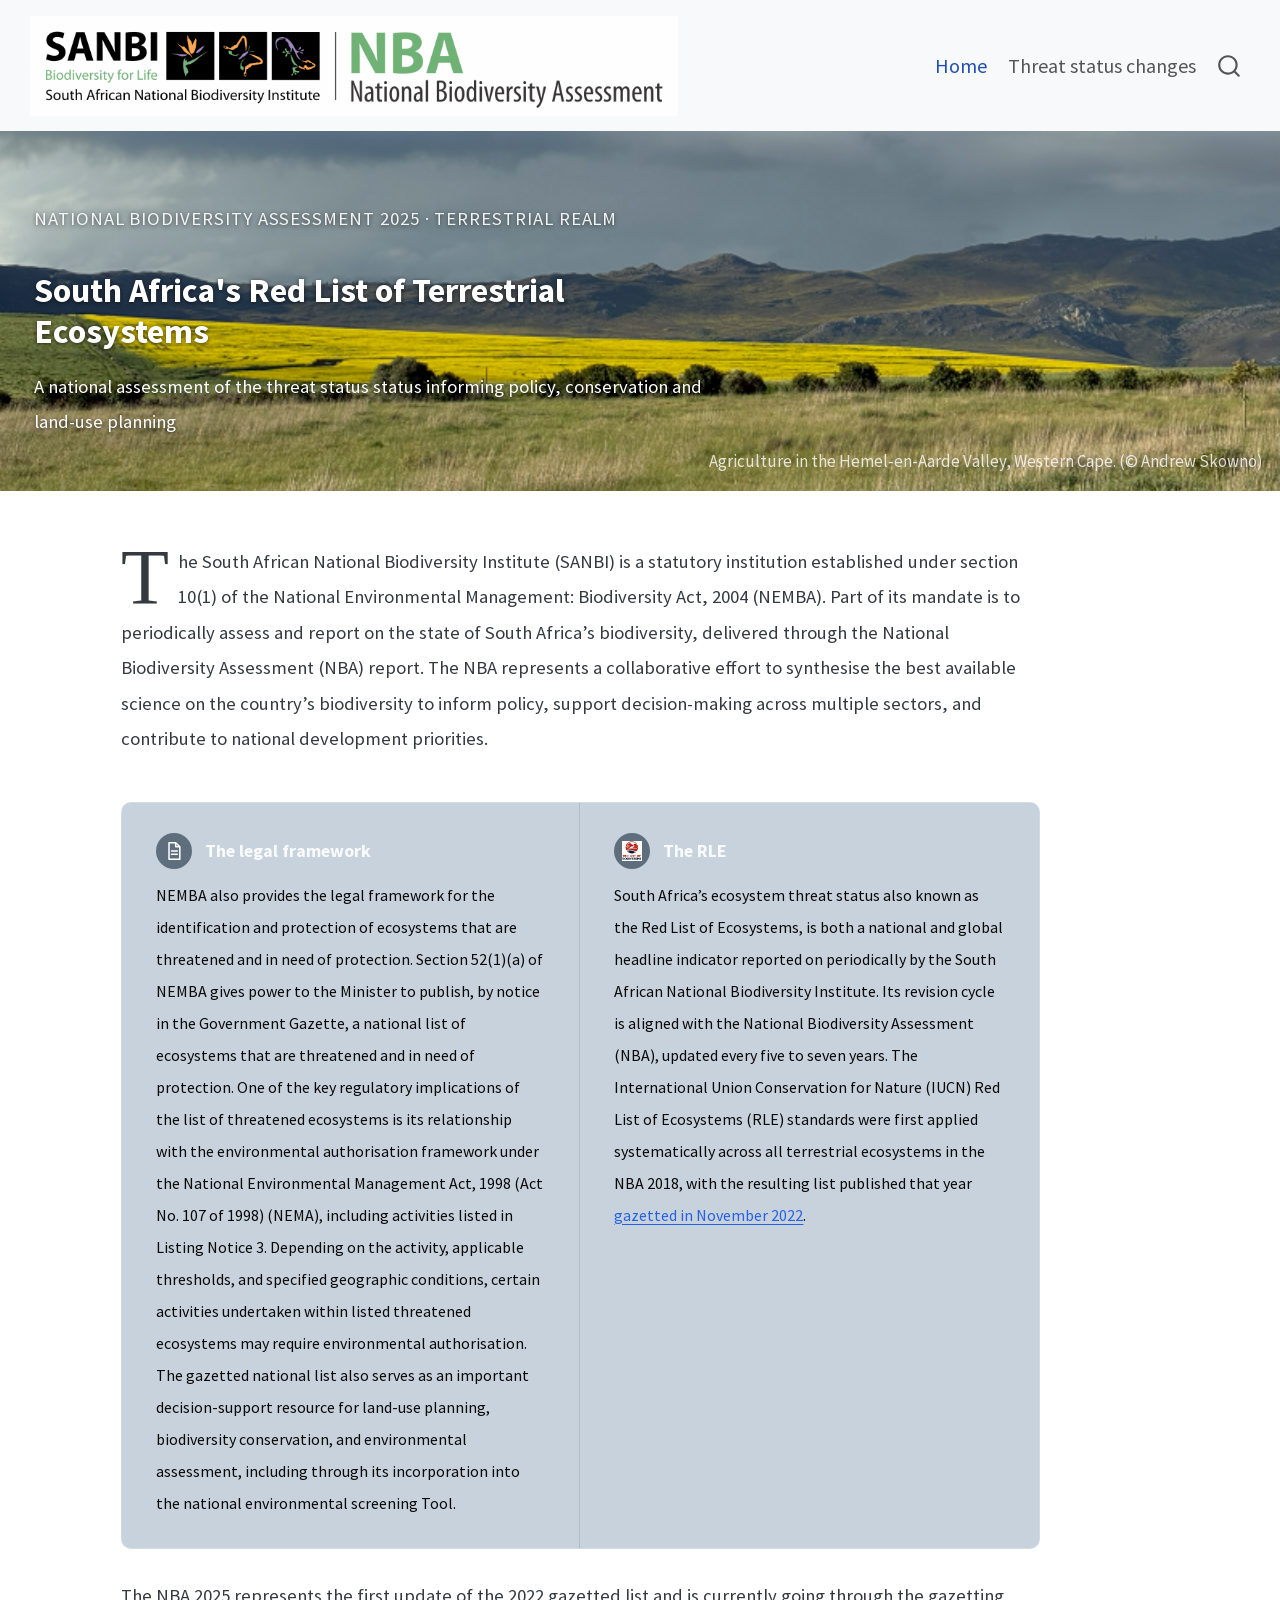
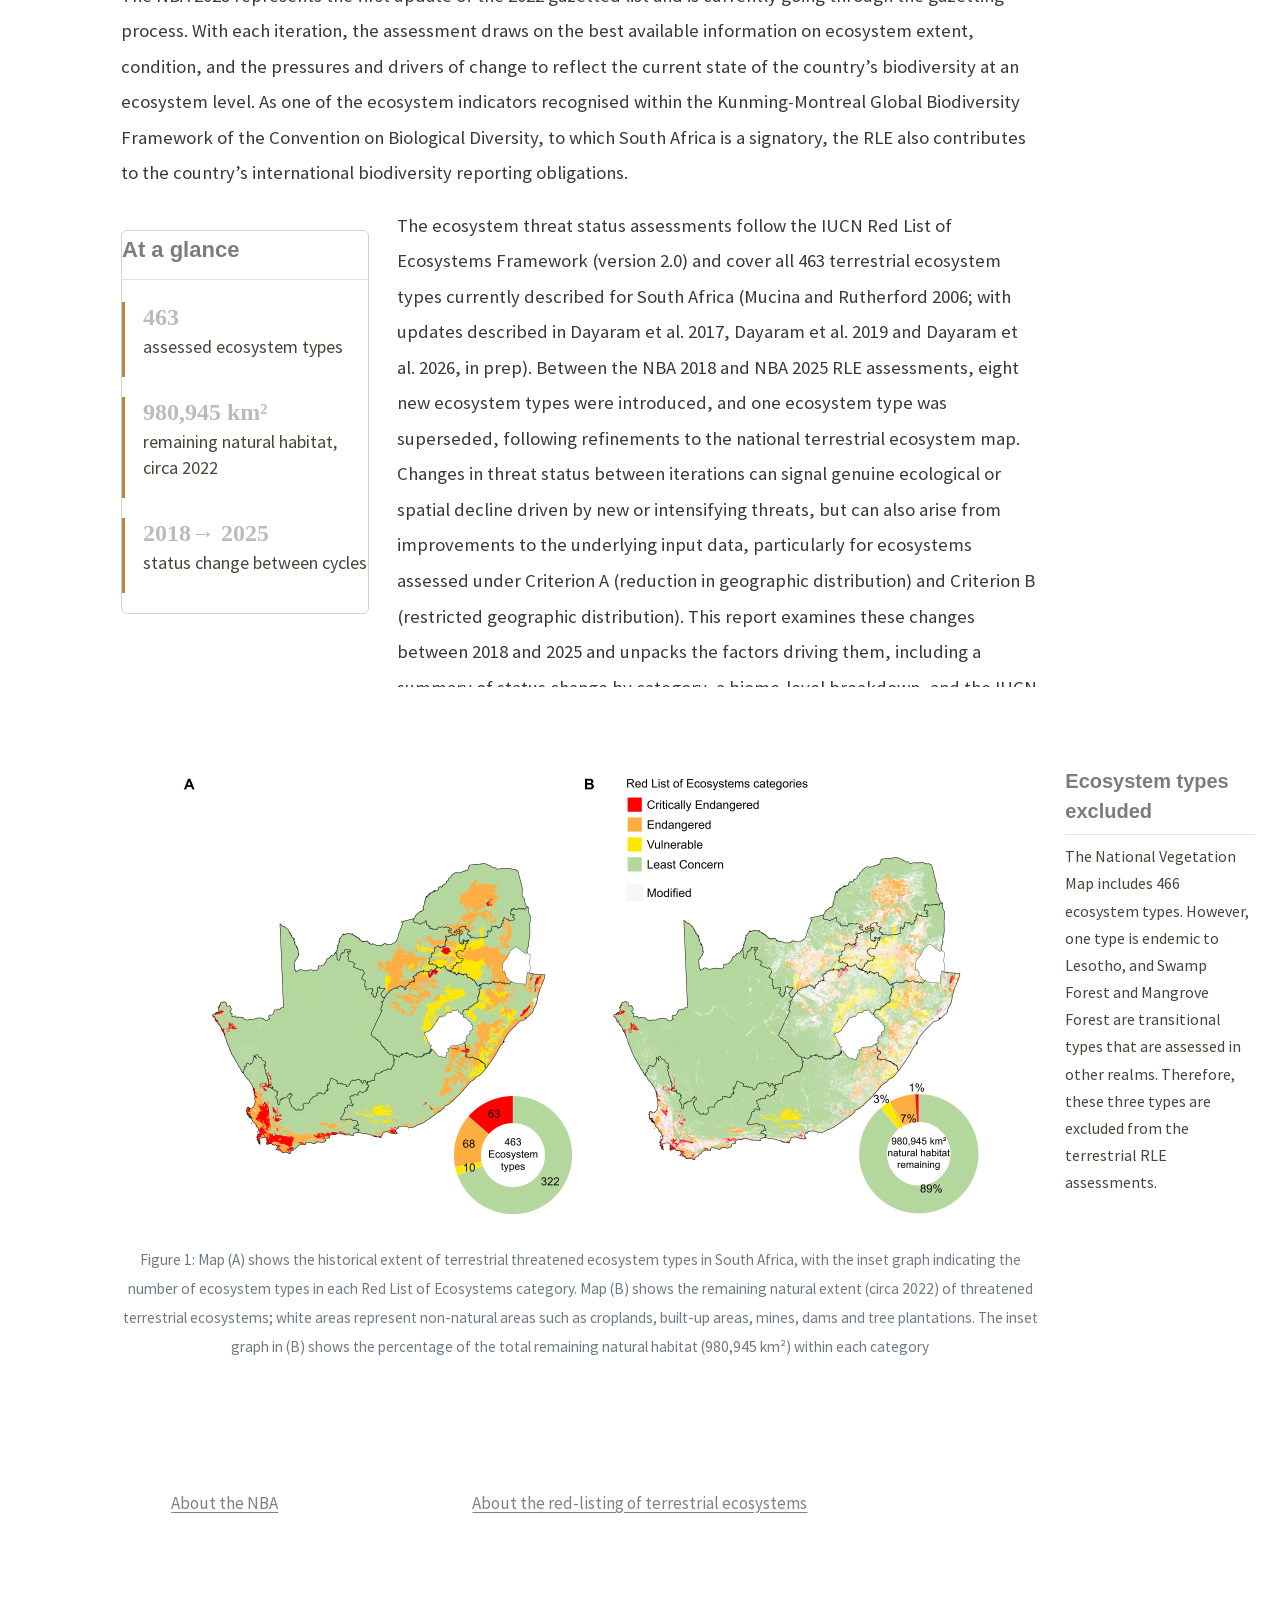
==== index.html @ aa0dba42 "Built site for gh-pages" ====
<!DOCTYPE html>
<html xmlns="http://www.w3.org/1999/xhtml" lang="en" xml:lang="en"><head>

<meta charset="utf-8">
<meta name="generator" content="quarto-1.8.27">

<meta name="viewport" content="width=device-width, initial-scale=1.0, user-scalable=yes">


<title>Changes in terrestrial ecosystem threat status</title>
<style>
code{white-space: pre-wrap;}
span.smallcaps{font-variant: small-caps;}
div.columns{display: flex; gap: min(4vw, 1.5em);}
div.column{flex: auto; overflow-x: auto;}
div.hanging-indent{margin-left: 1.5em; text-indent: -1.5em;}
ul.task-list{list-style: none;}
ul.task-list li input[type="checkbox"] {
width: 0.8em;
margin: 0 0.8em 0.2em -1em;  vertical-align: middle;
}
</style>


<script>const headroomChanged = new CustomEvent("quarto-hrChanged", {
  detail: {},
  bubbles: true,
  cancelable: false,
  composed: false,
});

const announceDismiss = () => {
  const annEl = window.document.getElementById("quarto-announcement");
  if (annEl) {
    annEl.remove();

    const annId = annEl.getAttribute("data-announcement-id");
    window.localStorage.setItem(`quarto-announce-${annId}`, "true");
  }
};

const announceRegister = () => {
  const annEl = window.document.getElementById("quarto-announcement");
  if (annEl) {
    const annId = annEl.getAttribute("data-announcement-id");
    const isDismissed =
      window.localStorage.getItem(`quarto-announce-${annId}`) || false;
    if (isDismissed) {
      announceDismiss();
      return;
    } else {
      annEl.classList.remove("hidden");
    }

    const actionEl = annEl.querySelector(".quarto-announcement-action");
    if (actionEl) {
      actionEl.addEventListener("click", function (e) {
        e.preventDefault();
        // Hide the bar immediately
        announceDismiss();
      });
    }
  }
};

window.document.addEventListener("DOMContentLoaded", function () {
  let init = false;

  announceRegister();

  // Manage the back to top button, if one is present.
  let lastScrollTop = window.pageYOffset || document.documentElement.scrollTop;
  const scrollDownBuffer = 5;
  const scrollUpBuffer = 35;
  const btn = document.getElementById("quarto-back-to-top");
  const hideBackToTop = () => {
    btn.style.display = "none";
  };
  const showBackToTop = () => {
    btn.style.display = "inline-block";
  };
  if (btn) {
    window.document.addEventListener(
      "scroll",
      function () {
        const currentScrollTop =
          window.pageYOffset || document.documentElement.scrollTop;

        // Shows and hides the button 'intelligently' as the user scrolls
        if (currentScrollTop - scrollDownBuffer > lastScrollTop) {
          hideBackToTop();
          lastScrollTop = currentScrollTop <= 0 ? 0 : currentScrollTop;
        } else if (currentScrollTop < lastScrollTop - scrollUpBuffer) {
          showBackToTop();
          lastScrollTop = currentScrollTop <= 0 ? 0 : currentScrollTop;
        }

        // Show the button at the bottom, hides it at the top
        if (currentScrollTop <= 0) {
          hideBackToTop();
        } else if (
          window.innerHeight + currentScrollTop >=
          document.body.offsetHeight
        ) {
          showBackToTop();
        }
      },
      false
    );
  }

  function throttle(func, wait) {
    var timeout;
    return function () {
      const context = this;
      const args = arguments;
      const later = function () {
        clearTimeout(timeout);
        timeout = null;
        func.apply(context, args);
      };

      if (!timeout) {
        timeout = setTimeout(later, wait);
      }
    };
  }

  function headerOffset() {
    // Set an offset if there is are fixed top navbar
    const headerEl = window.document.querySelector("header.fixed-top");
    if (headerEl) {
      return headerEl.clientHeight;
    } else {
      return 0;
    }
  }

  function footerOffset() {
    const footerEl = window.document.querySelector("footer.footer");
    if (footerEl) {
      return footerEl.clientHeight;
    } else {
      return 0;
    }
  }

  function dashboardOffset() {
    const dashboardNavEl = window.document.getElementById(
      "quarto-dashboard-header"
    );
    if (dashboardNavEl !== null) {
      return dashboardNavEl.clientHeight;
    } else {
      return 0;
    }
  }

  function updateDocumentOffsetWithoutAnimation() {
    updateDocumentOffset(false);
  }

  function updateDocumentOffset(animated) {
    // set body offset
    const topOffset = headerOffset();
    const bodyOffset = topOffset + footerOffset() + dashboardOffset();
    const bodyEl = window.document.body;
    bodyEl.setAttribute("data-bs-offset", topOffset);
    bodyEl.style.paddingTop = topOffset + "px";

    // deal with sidebar offsets
    const sidebars = window.document.querySelectorAll(
      ".sidebar, .headroom-target"
    );
    sidebars.forEach((sidebar) => {
      if (!animated) {
        sidebar.classList.add("notransition");
        // Remove the no transition class after the animation has time to complete
        setTimeout(function () {
          sidebar.classList.remove("notransition");
        }, 201);
      }

      if (window.Headroom && sidebar.classList.contains("sidebar-unpinned")) {
        sidebar.style.top = "0";
        sidebar.style.maxHeight = "100vh";
      } else {
        sidebar.style.top = topOffset + "px";
        sidebar.style.maxHeight = "calc(100vh - " + topOffset + "px)";
      }
    });

    // allow space for footer
    const mainContainer = window.document.querySelector(".quarto-container");
    if (mainContainer) {
      mainContainer.style.minHeight = "calc(100vh - " + bodyOffset + "px)";
    }

    // link offset
    let linkStyle = window.document.querySelector("#quarto-target-style");
    if (!linkStyle) {
      linkStyle = window.document.createElement("style");
      linkStyle.setAttribute("id", "quarto-target-style");
      window.document.head.appendChild(linkStyle);
    }
    while (linkStyle.firstChild) {
      linkStyle.removeChild(linkStyle.firstChild);
    }
    if (topOffset > 0) {
      linkStyle.appendChild(
        window.document.createTextNode(`
      section:target::before {
        content: "";
        display: block;
        height: ${topOffset}px;
        margin: -${topOffset}px 0 0;
      }`)
      );
    }
    if (init) {
      window.dispatchEvent(headroomChanged);
    }
    init = true;
  }

  // initialize headroom
  var header = window.document.querySelector("#quarto-header");
  if (header && window.Headroom) {
    const headroom = new window.Headroom(header, {
      tolerance: 5,
      onPin: function () {
        const sidebars = window.document.querySelectorAll(
          ".sidebar, .headroom-target"
        );
        sidebars.forEach((sidebar) => {
          sidebar.classList.remove("sidebar-unpinned");
        });
        updateDocumentOffset();
      },
      onUnpin: function () {
        const sidebars = window.document.querySelectorAll(
          ".sidebar, .headroom-target"
        );
        sidebars.forEach((sidebar) => {
          sidebar.classList.add("sidebar-unpinned");
        });
        updateDocumentOffset();
      },
    });
    headroom.init();

    let frozen = false;
    window.quartoToggleHeadroom = function () {
      if (frozen) {
        headroom.unfreeze();
        frozen = false;
      } else {
        headroom.freeze();
        frozen = true;
      }
    };
  }

  window.addEventListener(
    "hashchange",
    function (e) {
      if (
        getComputedStyle(document.documentElement).scrollBehavior !== "smooth"
      ) {
        window.scrollTo(0, window.pageYOffset - headerOffset());
      }
    },
    false
  );

  // Observe size changed for the header
  const headerEl = window.document.querySelector("header.fixed-top");
  if (headerEl && window.ResizeObserver) {
    const observer = new window.ResizeObserver(() => {
      setTimeout(updateDocumentOffsetWithoutAnimation, 0);
    });
    observer.observe(headerEl, {
      attributes: true,
      childList: true,
      characterData: true,
    });
  } else {
    window.addEventListener(
      "resize",
      throttle(updateDocumentOffsetWithoutAnimation, 50)
    );
  }
  setTimeout(updateDocumentOffsetWithoutAnimation, 250);

  // fixup index.html links if we aren't on the filesystem
  if (window.location.protocol !== "file:") {
    const links = window.document.querySelectorAll("a");
    for (let i = 0; i < links.length; i++) {
      if (links[i].href) {
        links[i].dataset.originalHref = links[i].href;
        links[i].href = links[i].href.replace(/\/index\.html/, "/");
      }
    }

    // Fixup any sharing links that require urls
    // Append url to any sharing urls
    const sharingLinks = window.document.querySelectorAll(
      "a.sidebar-tools-main-item, a.quarto-navigation-tool, a.quarto-navbar-tools, a.quarto-navbar-tools-item"
    );
    for (let i = 0; i < sharingLinks.length; i++) {
      const sharingLink = sharingLinks[i];
      const href = sharingLink.getAttribute("href");
      if (href) {
        sharingLink.setAttribute(
          "href",
          href.replace("|url|", window.location.href)
        );
      }
    }

    // Scroll the active navigation item into view, if necessary
    const navSidebar = window.document.querySelector("nav#quarto-sidebar");
    if (navSidebar) {
      // Find the active item
      const activeItem = navSidebar.querySelector("li.sidebar-item a.active");
      if (activeItem) {
        // Wait for the scroll height and height to resolve by observing size changes on the
        // nav element that is scrollable
        const resizeObserver = new ResizeObserver((_entries) => {
          // The bottom of the element
          const elBottom = activeItem.offsetTop;
          const viewBottom = navSidebar.scrollTop + navSidebar.clientHeight;

          // The element height and scroll height are the same, then we are still loading
          if (viewBottom !== navSidebar.scrollHeight) {
            // Determine if the item isn't visible and scroll to it
            if (elBottom >= viewBottom) {
              navSidebar.scrollTop = elBottom;
            }

            // stop observing now since we've completed the scroll
            resizeObserver.unobserve(navSidebar);
          }
        });
        resizeObserver.observe(navSidebar);
      }
    }
  }
});
</script>
<script>/*!
 * clipboard.js v2.0.11
 * https://clipboardjs.com/
 *
 * Licensed MIT © Zeno Rocha
 */
!function(t,e){"object"==typeof exports&&"object"==typeof module?module.exports=e():"function"==typeof define&&define.amd?define([],e):"object"==typeof exports?exports.ClipboardJS=e():t.ClipboardJS=e()}(this,function(){return n={686:function(t,e,n){"use strict";n.d(e,{default:function(){return b}});var e=n(279),i=n.n(e),e=n(370),u=n.n(e),e=n(817),r=n.n(e);function c(t){try{return document.execCommand(t)}catch(t){return}}var a=function(t){t=r()(t);return c("cut"),t};function o(t,e){var n,o,t=(n=t,o="rtl"===document.documentElement.getAttribute("dir"),(t=document.createElement("textarea")).style.fontSize="12pt",t.style.border="0",t.style.padding="0",t.style.margin="0",t.style.position="absolute",t.style[o?"right":"left"]="-9999px",o=window.pageYOffset||document.documentElement.scrollTop,t.style.top="".concat(o,"px"),t.setAttribute("readonly",""),t.value=n,t);return e.container.appendChild(t),e=r()(t),c("copy"),t.remove(),e}var f=function(t){var e=1<arguments.length&&void 0!==arguments[1]?arguments[1]:{container:document.body},n="";return"string"==typeof t?n=o(t,e):t instanceof HTMLInputElement&&!["text","search","url","tel","password"].includes(null==t?void 0:t.type)?n=o(t.value,e):(n=r()(t),c("copy")),n};function l(t){return(l="function"==typeof Symbol&&"symbol"==typeof Symbol.iterator?function(t){return typeof t}:function(t){return t&&"function"==typeof Symbol&&t.constructor===Symbol&&t!==Symbol.prototype?"symbol":typeof t})(t)}var s=function(){var t=0<arguments.length&&void 0!==arguments[0]?arguments[0]:{},e=t.action,n=void 0===e?"copy":e,o=t.container,e=t.target,t=t.text;if("copy"!==n&&"cut"!==n)throw new Error('Invalid "action" value, use either "copy" or "cut"');if(void 0!==e){if(!e||"object"!==l(e)||1!==e.nodeType)throw new Error('Invalid "target" value, use a valid Element');if("copy"===n&&e.hasAttribute("disabled"))throw new Error('Invalid "target" attribute. Please use "readonly" instead of "disabled" attribute');if("cut"===n&&(e.hasAttribute("readonly")||e.hasAttribute("disabled")))throw new Error('Invalid "target" attribute. You can\'t cut text from elements with "readonly" or "disabled" attributes')}return t?f(t,{container:o}):e?"cut"===n?a(e):f(e,{container:o}):void 0};function p(t){return(p="function"==typeof Symbol&&"symbol"==typeof Symbol.iterator?function(t){return typeof t}:function(t){return t&&"function"==typeof Symbol&&t.constructor===Symbol&&t!==Symbol.prototype?"symbol":typeof t})(t)}function d(t,e){for(var n=0;n<e.length;n++){var o=e[n];o.enumerable=o.enumerable||!1,o.configurable=!0,"value"in o&&(o.writable=!0),Object.defineProperty(t,o.key,o)}}function y(t,e){return(y=Object.setPrototypeOf||function(t,e){return t.__proto__=e,t})(t,e)}function h(n){var o=function(){if("undefined"==typeof Reflect||!Reflect.construct)return!1;if(Reflect.construct.sham)return!1;if("function"==typeof Proxy)return!0;try{return Date.prototype.toString.call(Reflect.construct(Date,[],function(){})),!0}catch(t){return!1}}();return function(){var t,e=v(n);return t=o?(t=v(this).constructor,Reflect.construct(e,arguments,t)):e.apply(this,arguments),e=this,!(t=t)||"object"!==p(t)&&"function"!=typeof t?function(t){if(void 0!==t)return t;throw new ReferenceError("this hasn't been initialised - super() hasn't been called")}(e):t}}function v(t){return(v=Object.setPrototypeOf?Object.getPrototypeOf:function(t){return t.__proto__||Object.getPrototypeOf(t)})(t)}function m(t,e){t="data-clipboard-".concat(t);if(e.hasAttribute(t))return e.getAttribute(t)}var b=function(){!function(t,e){if("function"!=typeof e&&null!==e)throw new TypeError("Super expression must either be null or a function");t.prototype=Object.create(e&&e.prototype,{constructor:{value:t,writable:!0,configurable:!0}}),e&&y(t,e)}(r,i());var t,e,n,o=h(r);function r(t,e){var n;return function(t){if(!(t instanceof r))throw new TypeError("Cannot call a class as a function")}(this),(n=o.call(this)).resolveOptions(e),n.listenClick(t),n}return t=r,n=[{key:"copy",value:function(t){var e=1<arguments.length&&void 0!==arguments[1]?arguments[1]:{container:document.body};return f(t,e)}},{key:"cut",value:function(t){return a(t)}},{key:"isSupported",value:function(){var t=0<arguments.length&&void 0!==arguments[0]?arguments[0]:["copy","cut"],t="string"==typeof t?[t]:t,e=!!document.queryCommandSupported;return t.forEach(function(t){e=e&&!!document.queryCommandSupported(t)}),e}}],(e=[{key:"resolveOptions",value:function(){var t=0<arguments.length&&void 0!==arguments[0]?arguments[0]:{};this.action="function"==typeof t.action?t.action:this.defaultAction,this.target="function"==typeof t.target?t.target:this.defaultTarget,this.text="function"==typeof t.text?t.text:this.defaultText,this.container="object"===p(t.container)?t.container:document.body}},{key:"listenClick",value:function(t){var e=this;this.listener=u()(t,"click",function(t){return e.onClick(t)})}},{key:"onClick",value:function(t){var e=t.delegateTarget||t.currentTarget,n=this.action(e)||"copy",t=s({action:n,container:this.container,target:this.target(e),text:this.text(e)});this.emit(t?"success":"error",{action:n,text:t,trigger:e,clearSelection:function(){e&&e.focus(),window.getSelection().removeAllRanges()}})}},{key:"defaultAction",value:function(t){return m("action",t)}},{key:"defaultTarget",value:function(t){t=m("target",t);if(t)return document.querySelector(t)}},{key:"defaultText",value:function(t){return m("text",t)}},{key:"destroy",value:function(){this.listener.destroy()}}])&&d(t.prototype,e),n&&d(t,n),r}()},828:function(t){var e;"undefined"==typeof Element||Element.prototype.matches||((e=Element.prototype).matches=e.matchesSelector||e.mozMatchesSelector||e.msMatchesSelector||e.oMatchesSelector||e.webkitMatchesSelector),t.exports=function(t,e){for(;t&&9!==t.nodeType;){if("function"==typeof t.matches&&t.matches(e))return t;t=t.parentNode}}},438:function(t,e,n){var u=n(828);function i(t,e,n,o,r){var i=function(e,n,t,o){return function(t){t.delegateTarget=u(t.target,n),t.delegateTarget&&o.call(e,t)}}.apply(this,arguments);return t.addEventListener(n,i,r),{destroy:function(){t.removeEventListener(n,i,r)}}}t.exports=function(t,e,n,o,r){return"function"==typeof t.addEventListener?i.apply(null,arguments):"function"==typeof n?i.bind(null,document).apply(null,arguments):("string"==typeof t&&(t=document.querySelectorAll(t)),Array.prototype.map.call(t,function(t){return i(t,e,n,o,r)}))}},879:function(t,n){n.node=function(t){return void 0!==t&&t instanceof HTMLElement&&1===t.nodeType},n.nodeList=function(t){var e=Object.prototype.toString.call(t);return void 0!==t&&("[object NodeList]"===e||"[object HTMLCollection]"===e)&&"length"in t&&(0===t.length||n.node(t[0]))},n.string=function(t){return"string"==typeof t||t instanceof String},n.fn=function(t){return"[object Function]"===Object.prototype.toString.call(t)}},370:function(t,e,n){var f=n(879),l=n(438);t.exports=function(t,e,n){if(!t&&!e&&!n)throw new Error("Missing required arguments");if(!f.string(e))throw new TypeError("Second argument must be a String");if(!f.fn(n))throw new TypeError("Third argument must be a Function");if(f.node(t))return c=e,a=n,(u=t).addEventListener(c,a),{destroy:function(){u.removeEventListener(c,a)}};if(f.nodeList(t))return o=t,r=e,i=n,Array.prototype.forEach.call(o,function(t){t.addEventListener(r,i)}),{destroy:function(){Array.prototype.forEach.call(o,function(t){t.removeEventListener(r,i)})}};if(f.string(t))return t=t,e=e,n=n,l(document.body,t,e,n);throw new TypeError("First argument must be a String, HTMLElement, HTMLCollection, or NodeList");var o,r,i,u,c,a}},817:function(t){t.exports=function(t){var e,n="SELECT"===t.nodeName?(t.focus(),t.value):"INPUT"===t.nodeName||"TEXTAREA"===t.nodeName?((e=t.hasAttribute("readonly"))||t.setAttribute("readonly",""),t.select(),t.setSelectionRange(0,t.value.length),e||t.removeAttribute("readonly"),t.value):(t.hasAttribute("contenteditable")&&t.focus(),n=window.getSelection(),(e=document.createRange()).selectNodeContents(t),n.removeAllRanges(),n.addRange(e),n.toString());return n}},279:function(t){function e(){}e.prototype={on:function(t,e,n){var o=this.e||(this.e={});return(o[t]||(o[t]=[])).push({fn:e,ctx:n}),this},once:function(t,e,n){var o=this;function r(){o.off(t,r),e.apply(n,arguments)}return r._=e,this.on(t,r,n)},emit:function(t){for(var e=[].slice.call(arguments,1),n=((this.e||(this.e={}))[t]||[]).slice(),o=0,r=n.length;o<r;o++)n[o].fn.apply(n[o].ctx,e);return this},off:function(t,e){var n=this.e||(this.e={}),o=n[t],r=[];if(o&&e)for(var i=0,u=o.length;i<u;i++)o[i].fn!==e&&o[i].fn._!==e&&r.push(o[i]);return r.length?n[t]=r:delete n[t],this}},t.exports=e,t.exports.TinyEmitter=e}},r={},o.n=function(t){var e=t&&t.__esModule?function(){return t.default}:function(){return t};return o.d(e,{a:e}),e},o.d=function(t,e){for(var n in e)o.o(e,n)&&!o.o(t,n)&&Object.defineProperty(t,n,{enumerable:!0,get:e[n]})},o.o=function(t,e){return Object.prototype.hasOwnProperty.call(t,e)},o(686).default;function o(t){if(r[t])return r[t].exports;var e=r[t]={exports:{}};return n[t](e,e.exports,o),e.exports}var n,r});</script>
<script>/*! @algolia/autocomplete-js 1.19.1 | MIT License | © Algolia, Inc. and contributors | https://github.com/algolia/autocomplete */
!function(e,t){"object"==typeof exports&&"undefined"!=typeof module?t(exports):"function"==typeof define&&define.amd?define(["exports"],t):t((e="undefined"!=typeof globalThis?globalThis:e||self)["@algolia/autocomplete-js"]={})}(this,(function(e){"use strict";function t(e,t){var n=Object.keys(e);if(Object.getOwnPropertySymbols){var r=Object.getOwnPropertySymbols(e);t&&(r=r.filter((function(t){return Object.getOwnPropertyDescriptor(e,t).enumerable}))),n.push.apply(n,r)}return n}function n(e){for(var n=1;n<arguments.length;n++){var r=null!=arguments[n]?arguments[n]:{};n%2?t(Object(r),!0).forEach((function(t){o(e,t,r[t])})):Object.getOwnPropertyDescriptors?Object.defineProperties(e,Object.getOwnPropertyDescriptors(r)):t(Object(r)).forEach((function(t){Object.defineProperty(e,t,Object.getOwnPropertyDescriptor(r,t))}))}return e}function r(e){return r="function"==typeof Symbol&&"symbol"==typeof Symbol.iterator?function(e){return typeof e}:function(e){return e&&"function"==typeof Symbol&&e.constructor===Symbol&&e!==Symbol.prototype?"symbol":typeof e},r(e)}function o(e,t,n){return(t=function(e){var t=function(e,t){if("object"!=typeof e||null===e)return e;var n=e[Symbol.toPrimitive];if(void 0!==n){var r=n.call(e,t||"default");if("object"!=typeof r)return r;throw new TypeError("@@toPrimitive must return a primitive value.")}return("string"===t?String:Number)(e)}(e,"string");return"symbol"==typeof t?t:String(t)}(t))in e?Object.defineProperty(e,t,{value:n,enumerable:!0,configurable:!0,writable:!0}):e[t]=n,e}function i(){return i=Object.assign?Object.assign.bind():function(e){for(var t=1;t<arguments.length;t++){var n=arguments[t];for(var r in n)Object.prototype.hasOwnProperty.call(n,r)&&(e[r]=n[r])}return e},i.apply(this,arguments)}function u(e,t){if(null==e)return{};var n,r,o=function(e,t){if(null==e)return{};var n,r,o={},i=Object.keys(e);for(r=0;r<i.length;r++)n=i[r],t.indexOf(n)>=0||(o[n]=e[n]);return o}(e,t);if(Object.getOwnPropertySymbols){var i=Object.getOwnPropertySymbols(e);for(r=0;r<i.length;r++)n=i[r],t.indexOf(n)>=0||Object.prototype.propertyIsEnumerable.call(e,n)&&(o[n]=e[n])}return o}function a(e,t){return function(e){if(Array.isArray(e))return e}(e)||function(e,t){var n=null==e?null:"undefined"!=typeof Symbol&&e[Symbol.iterator]||e["@@iterator"];if(null!=n){var r,o,i,u,a=[],l=!0,c=!1;try{if(i=(n=n.call(e)).next,0===t){if(Object(n)!==n)return;l=!1}else for(;!(l=(r=i.call(n)).done)&&(a.push(r.value),a.length!==t);l=!0);}catch(e){c=!0,o=e}finally{try{if(!l&&null!=n.return&&(u=n.return(),Object(u)!==u))return}finally{if(c)throw o}}return a}}(e,t)||c(e,t)||function(){throw new TypeError("Invalid attempt to destructure non-iterable instance.\nIn order to be iterable, non-array objects must have a [Symbol.iterator]() method.")}()}function l(e){return function(e){if(Array.isArray(e))return s(e)}(e)||function(e){if("undefined"!=typeof Symbol&&null!=e[Symbol.iterator]||null!=e["@@iterator"])return Array.from(e)}(e)||c(e)||function(){throw new TypeError("Invalid attempt to spread non-iterable instance.\nIn order to be iterable, non-array objects must have a [Symbol.iterator]() method.")}()}function c(e,t){if(e){if("string"==typeof e)return s(e,t);var n=Object.prototype.toString.call(e).slice(8,-1);return"Object"===n&&e.constructor&&(n=e.constructor.name),"Map"===n||"Set"===n?Array.from(e):"Arguments"===n||/^(?:Ui|I)nt(?:8|16|32)(?:Clamped)?Array$/.test(n)?s(e,t):void 0}}function s(e,t){(null==t||t>e.length)&&(t=e.length);for(var n=0,r=new Array(t);n<t;n++)r[n]=e[n];return r}function f(e){return{current:e}}function p(e,t){var n=void 0;return function(){for(var r=arguments.length,o=new Array(r),i=0;i<r;i++)o[i]=arguments[i];n&&clearTimeout(n),n=setTimeout((function(){return e.apply(void 0,o)}),t)}}function m(e){return e.reduce((function(e,t){return e.concat(t)}),[])}var v=0;function d(){return"autocomplete-".concat(v++)}function y(e,t){return t.reduce((function(e,t){return e&&e[t]}),e)}function b(e){return 0===e.collections.length?0:e.collections.reduce((function(e,t){return e+t.items.length}),0)}function g(e){return e!==Object(e)}function h(e,t){if(e===t)return!0;if(g(e)||g(t)||"function"==typeof e||"function"==typeof t)return e===t;if(Object.keys(e).length!==Object.keys(t).length)return!1;for(var n=0,r=Object.keys(e);n<r.length;n++){var o=r[n];if(!(o in t))return!1;if(!h(e[o],t[o]))return!1}return!0}var _=function(){};var O="1.19.1",S=[{segment:"autocomplete-core",version:O}];function j(e){var t=e.item,n=e.items,r=void 0===n?[]:n;return{index:t.__autocomplete_indexName,items:[t],positions:[1+r.findIndex((function(e){return e.objectID===t.objectID}))],queryID:t.__autocomplete_queryID,algoliaSource:["autocomplete"]}}function P(e,t){return function(e){if(Array.isArray(e))return e}(e)||function(e,t){var n=null==e?null:"undefined"!=typeof Symbol&&e[Symbol.iterator]||e["@@iterator"];if(null!=n){var r,o,i,u,a=[],l=!0,c=!1;try{if(i=(n=n.call(e)).next,0===t){if(Object(n)!==n)return;l=!1}else for(;!(l=(r=i.call(n)).done)&&(a.push(r.value),a.length!==t);l=!0);}catch(e){c=!0,o=e}finally{try{if(!l&&null!=n.return&&(u=n.return(),Object(u)!==u))return}finally{if(c)throw o}}return a}}(e,t)||function(e,t){if(!e)return;if("string"==typeof e)return w(e,t);var n=Object.prototype.toString.call(e).slice(8,-1);"Object"===n&&e.constructor&&(n=e.constructor.name);if("Map"===n||"Set"===n)return Array.from(e);if("Arguments"===n||/^(?:Ui|I)nt(?:8|16|32)(?:Clamped)?Array$/.test(n))return w(e,t)}(e,t)||function(){throw new TypeError("Invalid attempt to destructure non-iterable instance.\nIn order to be iterable, non-array objects must have a [Symbol.iterator]() method.")}()}function w(e,t){(null==t||t>e.length)&&(t=e.length);for(var n=0,r=new Array(t);n<t;n++)r[n]=e[n];return r}var I=["items"],A=["items"];function E(e){return E="function"==typeof Symbol&&"symbol"==typeof Symbol.iterator?function(e){return typeof e}:function(e){return e&&"function"==typeof Symbol&&e.constructor===Symbol&&e!==Symbol.prototype?"symbol":typeof e},E(e)}function D(e){return function(e){if(Array.isArray(e))return C(e)}(e)||function(e){if("undefined"!=typeof Symbol&&null!=e[Symbol.iterator]||null!=e["@@iterator"])return Array.from(e)}(e)||function(e,t){if(!e)return;if("string"==typeof e)return C(e,t);var n=Object.prototype.toString.call(e).slice(8,-1);"Object"===n&&e.constructor&&(n=e.constructor.name);if("Map"===n||"Set"===n)return Array.from(e);if("Arguments"===n||/^(?:Ui|I)nt(?:8|16|32)(?:Clamped)?Array$/.test(n))return C(e,t)}(e)||function(){throw new TypeError("Invalid attempt to spread non-iterable instance.\nIn order to be iterable, non-array objects must have a [Symbol.iterator]() method.")}()}function C(e,t){(null==t||t>e.length)&&(t=e.length);for(var n=0,r=new Array(t);n<t;n++)r[n]=e[n];return r}function k(e,t){if(null==e)return{};var n,r,o=function(e,t){if(null==e)return{};var n,r,o={},i=Object.keys(e);for(r=0;r<i.length;r++)n=i[r],t.indexOf(n)>=0||(o[n]=e[n]);return o}(e,t);if(Object.getOwnPropertySymbols){var i=Object.getOwnPropertySymbols(e);for(r=0;r<i.length;r++)n=i[r],t.indexOf(n)>=0||Object.prototype.propertyIsEnumerable.call(e,n)&&(o[n]=e[n])}return o}function x(e,t){var n=Object.keys(e);if(Object.getOwnPropertySymbols){var r=Object.getOwnPropertySymbols(e);t&&(r=r.filter((function(t){return Object.getOwnPropertyDescriptor(e,t).enumerable}))),n.push.apply(n,r)}return n}function N(e){for(var t=1;t<arguments.length;t++){var n=null!=arguments[t]?arguments[t]:{};t%2?x(Object(n),!0).forEach((function(t){T(e,t,n[t])})):Object.getOwnPropertyDescriptors?Object.defineProperties(e,Object.getOwnPropertyDescriptors(n)):x(Object(n)).forEach((function(t){Object.defineProperty(e,t,Object.getOwnPropertyDescriptor(n,t))}))}return e}function T(e,t,n){return(t=function(e){var t=function(e,t){if("object"!==E(e)||null===e)return e;var n=e[Symbol.toPrimitive];if(void 0!==n){var r=n.call(e,t||"default");if("object"!==E(r))return r;throw new TypeError("@@toPrimitive must return a primitive value.")}return("string"===t?String:Number)(e)}(e,"string");return"symbol"===E(t)?t:String(t)}(t))in e?Object.defineProperty(e,t,{value:n,enumerable:!0,configurable:!0,writable:!0}):e[t]=n,e}function q(e){for(var t=arguments.length>1&&void 0!==arguments[1]?arguments[1]:20,n=[],r=0;r<e.objectIDs.length;r+=t)n.push(N(N({},e),{},{objectIDs:e.objectIDs.slice(r,r+t)}));return n}function B(e){return e.map((function(e){var t=e.items,n=k(e,I);return N(N({},n),{},{objectIDs:(null==t?void 0:t.map((function(e){return e.objectID})))||n.objectIDs})}))}function R(e){var t,n,r,o=(t=P((e.version||"").split(".").map(Number),2),n=t[0],r=t[1],n>=3||2===n&&r>=4||1===n&&r>=10);function i(t,n,r){if(o&&void 0!==r){var i=r[0].__autocomplete_algoliaCredentials,u={"X-Algolia-Application-Id":i.appId,"X-Algolia-API-Key":i.apiKey};e.apply(void 0,[t].concat(D(n),[{headers:u}]))}else e.apply(void 0,[t].concat(D(n)))}return{init:function(t,n){e("init",{appId:t,apiKey:n})},setAuthenticatedUserToken:function(t){e("setAuthenticatedUserToken",t)},setUserToken:function(t){e("setUserToken",t)},clickedObjectIDsAfterSearch:function(){for(var e=arguments.length,t=new Array(e),n=0;n<e;n++)t[n]=arguments[n];t.length>0&&i("clickedObjectIDsAfterSearch",B(t),t[0].items)},clickedObjectIDs:function(){for(var e=arguments.length,t=new Array(e),n=0;n<e;n++)t[n]=arguments[n];t.length>0&&i("clickedObjectIDs",B(t),t[0].items)},clickedFilters:function(){for(var t=arguments.length,n=new Array(t),r=0;r<t;r++)n[r]=arguments[r];n.length>0&&e.apply(void 0,["clickedFilters"].concat(n))},convertedObjectIDsAfterSearch:function(){for(var e=arguments.length,t=new Array(e),n=0;n<e;n++)t[n]=arguments[n];t.length>0&&i("convertedObjectIDsAfterSearch",B(t),t[0].items)},convertedObjectIDs:function(){for(var e=arguments.length,t=new Array(e),n=0;n<e;n++)t[n]=arguments[n];t.length>0&&i("convertedObjectIDs",B(t),t[0].items)},convertedFilters:function(){for(var t=arguments.length,n=new Array(t),r=0;r<t;r++)n[r]=arguments[r];n.length>0&&e.apply(void 0,["convertedFilters"].concat(n))},viewedObjectIDs:function(){for(var e=arguments.length,t=new Array(e),n=0;n<e;n++)t[n]=arguments[n];t.length>0&&t.reduce((function(e,t){var n=t.items,r=k(t,A);return[].concat(D(e),D(q(N(N({},r),{},{objectIDs:(null==n?void 0:n.map((function(e){return e.objectID})))||r.objectIDs})).map((function(e){return{items:n,payload:e}}))))}),[]).forEach((function(e){var t=e.items;return i("viewedObjectIDs",[e.payload],t)}))},viewedFilters:function(){for(var t=arguments.length,n=new Array(t),r=0;r<t;r++)n[r]=arguments[r];n.length>0&&e.apply(void 0,["viewedFilters"].concat(n))}}}function L(e){var t=e.items.reduce((function(e,t){var n;return e[t.__autocomplete_indexName]=(null!==(n=e[t.__autocomplete_indexName])&&void 0!==n?n:[]).concat(t),e}),{});return Object.keys(t).map((function(e){return{index:e,items:t[e],algoliaSource:["autocomplete"]}}))}function F(e){return e.objectID&&e.__autocomplete_indexName&&e.__autocomplete_queryID}function U(e){return U="function"==typeof Symbol&&"symbol"==typeof Symbol.iterator?function(e){return typeof e}:function(e){return e&&"function"==typeof Symbol&&e.constructor===Symbol&&e!==Symbol.prototype?"symbol":typeof e},U(e)}function M(e){return function(e){if(Array.isArray(e))return H(e)}(e)||function(e){if("undefined"!=typeof Symbol&&null!=e[Symbol.iterator]||null!=e["@@iterator"])return Array.from(e)}(e)||function(e,t){if(!e)return;if("string"==typeof e)return H(e,t);var n=Object.prototype.toString.call(e).slice(8,-1);"Object"===n&&e.constructor&&(n=e.constructor.name);if("Map"===n||"Set"===n)return Array.from(e);if("Arguments"===n||/^(?:Ui|I)nt(?:8|16|32)(?:Clamped)?Array$/.test(n))return H(e,t)}(e)||function(){throw new TypeError("Invalid attempt to spread non-iterable instance.\nIn order to be iterable, non-array objects must have a [Symbol.iterator]() method.")}()}function H(e,t){(null==t||t>e.length)&&(t=e.length);for(var n=0,r=new Array(t);n<t;n++)r[n]=e[n];return r}function V(e,t){var n=Object.keys(e);if(Object.getOwnPropertySymbols){var r=Object.getOwnPropertySymbols(e);t&&(r=r.filter((function(t){return Object.getOwnPropertyDescriptor(e,t).enumerable}))),n.push.apply(n,r)}return n}function W(e){for(var t=1;t<arguments.length;t++){var n=null!=arguments[t]?arguments[t]:{};t%2?V(Object(n),!0).forEach((function(t){Q(e,t,n[t])})):Object.getOwnPropertyDescriptors?Object.defineProperties(e,Object.getOwnPropertyDescriptors(n)):V(Object(n)).forEach((function(t){Object.defineProperty(e,t,Object.getOwnPropertyDescriptor(n,t))}))}return e}function Q(e,t,n){return(t=function(e){var t=function(e,t){if("object"!==U(e)||null===e)return e;var n=e[Symbol.toPrimitive];if(void 0!==n){var r=n.call(e,t||"default");if("object"!==U(r))return r;throw new TypeError("@@toPrimitive must return a primitive value.")}return("string"===t?String:Number)(e)}(e,"string");return"symbol"===U(t)?t:String(t)}(t))in e?Object.defineProperty(e,t,{value:n,enumerable:!0,configurable:!0,writable:!0}):e[t]=n,e}var K="2.15.0",$="https://cdn.jsdelivr.net/npm/search-insights@".concat(K,"/dist/search-insights.min.js"),z=p((function(e){var t=e.onItemsChange,n=e.items,r=e.insights,o=e.state;t({insights:r,insightsEvents:L({items:n}).map((function(e){return W({eventName:"Items Viewed"},e)})),state:o})}),400);function G(e){var t=function(e){return W({onItemsChange:function(e){var t=e.insights,n=e.insightsEvents,r=e.state;t.viewedObjectIDs.apply(t,M(n.map((function(e){return W(W({},e),{},{algoliaSource:J(e.algoliaSource,r.context)})}))))},onSelect:function(e){var t=e.insights,n=e.insightsEvents,r=e.state;t.clickedObjectIDsAfterSearch.apply(t,M(n.map((function(e){return W(W({},e),{},{algoliaSource:J(e.algoliaSource,r.context)})}))))},onActive:_,__autocomplete_clickAnalytics:!0},e)}(e),n=t.insightsClient,r=t.insightsInitParams,o=t.onItemsChange,i=t.onSelect,u=t.onActive,a=t.__autocomplete_clickAnalytics,l=n;if(n||function(e){if("undefined"!=typeof window)e({window:window})}((function(e){var t=e.window,n=t.AlgoliaAnalyticsObject||"aa";"string"==typeof n&&(l=t[n]),l||(t.AlgoliaAnalyticsObject=n,t[n]||(t[n]=function(){t[n].queue||(t[n].queue=[]);for(var e=arguments.length,r=new Array(e),o=0;o<e;o++)r[o]=arguments[o];t[n].queue.push(r)}),t[n].version=K,l=t[n],function(e){var t="[Autocomplete]: Could not load search-insights.js. Please load it manually following https://alg.li/insights-autocomplete";try{var n=e.document.createElement("script");n.async=!0,n.src=$,n.onerror=function(){console.error(t)},document.body.appendChild(n)}catch(e){console.error(t)}}(t))})),!l)return{};r&&l("init",W({partial:!0},r));var c=R(l),s=f([]),m=p((function(e){var t=e.state;if(t.isOpen){var n=t.collections.reduce((function(e,t){return[].concat(M(e),M(t.items))}),[]).filter(F);h(s.current.map((function(e){return e.objectID})),n.map((function(e){return e.objectID})))||(s.current=n,n.length>0&&z({onItemsChange:o,items:n,insights:c,state:t}))}}),0);return{name:"aa.algoliaInsightsPlugin",subscribe:function(e){var t=e.setContext,n=e.onSelect,r=e.onActive;function o(e){t({algoliaInsightsPlugin:{__algoliaSearchParameters:W(W({},a?{clickAnalytics:!0}:{}),e?{userToken:X(e)}:{}),insights:c}})}l("addAlgoliaAgent","insights-plugin"),o(),l("onUserTokenChange",(function(e){o(e)})),l("getUserToken",null,(function(e,t){o(t)})),n((function(e){var t=e.item,n=e.state,r=e.event,o=e.source;F(t)&&i({state:n,event:r,insights:c,item:t,insightsEvents:[W({eventName:"Item Selected"},j({item:t,items:o.getItems().filter(F)}))]})})),r((function(e){var t=e.item,n=e.source,r=e.state,o=e.event;F(t)&&u({state:r,event:o,insights:c,item:t,insightsEvents:[W({eventName:"Item Active"},j({item:t,items:n.getItems().filter(F)}))]})}))},onStateChange:function(e){var t=e.state;m({state:t})},__autocomplete_pluginOptions:e}}function J(){var e,t=arguments.length>0&&void 0!==arguments[0]?arguments[0]:[],n=arguments.length>1?arguments[1]:void 0;return[].concat(M(t),["autocomplete-internal"],M(null!==(e=n.algoliaInsightsPlugin)&&void 0!==e&&e.__automaticInsights?["autocomplete-automatic"]:[]))}function X(e){return"number"==typeof e?e.toString():e}function Y(e,t){var n=t;return{then:function(t,r){return Y(e.then(ee(t,n,e),ee(r,n,e)),n)},catch:function(t){return Y(e.catch(ee(t,n,e)),n)},finally:function(t){return t&&n.onCancelList.push(t),Y(e.finally(ee(t&&function(){return n.onCancelList=[],t()},n,e)),n)},cancel:function(){n.isCanceled=!0;var e=n.onCancelList;n.onCancelList=[],e.forEach((function(e){e()}))},isCanceled:function(){return!0===n.isCanceled}}}function Z(e){return Y(e,{isCanceled:!1,onCancelList:[]})}function ee(e,t,n){return e?function(n){return t.isCanceled?n:e(n)}:n}var te,ne=!0;function re(e,t,n,r){if(!n)return null;if(e<0&&(null===t||null!==r&&0===t))return n+e;var o=(null===t?-1:t)+e;return o<=-1||o>=n?null===r?null:0:o}function oe(e,t){var n=Object.keys(e);if(Object.getOwnPropertySymbols){var r=Object.getOwnPropertySymbols(e);t&&(r=r.filter((function(t){return Object.getOwnPropertyDescriptor(e,t).enumerable}))),n.push.apply(n,r)}return n}function ie(e){for(var t=1;t<arguments.length;t++){var n=null!=arguments[t]?arguments[t]:{};t%2?oe(Object(n),!0).forEach((function(t){ue(e,t,n[t])})):Object.getOwnPropertyDescriptors?Object.defineProperties(e,Object.getOwnPropertyDescriptors(n)):oe(Object(n)).forEach((function(t){Object.defineProperty(e,t,Object.getOwnPropertyDescriptor(n,t))}))}return e}function ue(e,t,n){return(t=function(e){var t=function(e,t){if("object"!==ae(e)||null===e)return e;var n=e[Symbol.toPrimitive];if(void 0!==n){var r=n.call(e,t||"default");if("object"!==ae(r))return r;throw new TypeError("@@toPrimitive must return a primitive value.")}return("string"===t?String:Number)(e)}(e,"string");return"symbol"===ae(t)?t:String(t)}(t))in e?Object.defineProperty(e,t,{value:n,enumerable:!0,configurable:!0,writable:!0}):e[t]=n,e}function ae(e){return ae="function"==typeof Symbol&&"symbol"==typeof Symbol.iterator?function(e){return typeof e}:function(e){return e&&"function"==typeof Symbol&&e.constructor===Symbol&&e!==Symbol.prototype?"symbol":typeof e},ae(e)}function le(e,t){var n="undefined"!=typeof Symbol&&e[Symbol.iterator]||e["@@iterator"];if(!n){if(Array.isArray(e)||(n=function(e,t){if(!e)return;if("string"==typeof e)return ce(e,t);var n=Object.prototype.toString.call(e).slice(8,-1);"Object"===n&&e.constructor&&(n=e.constructor.name);if("Map"===n||"Set"===n)return Array.from(e);if("Arguments"===n||/^(?:Ui|I)nt(?:8|16|32)(?:Clamped)?Array$/.test(n))return ce(e,t)}(e))||t&&e&&"number"==typeof e.length){n&&(e=n);var r=0,o=function(){};return{s:o,n:function(){return r>=e.length?{done:!0}:{done:!1,value:e[r++]}},e:function(e){throw e},f:o}}throw new TypeError("Invalid attempt to iterate non-iterable instance.\nIn order to be iterable, non-array objects must have a [Symbol.iterator]() method.")}var i,u=!0,a=!1;return{s:function(){n=n.call(e)},n:function(){var e=n.next();return u=e.done,e},e:function(e){a=!0,i=e},f:function(){try{u||null==n.return||n.return()}finally{if(a)throw i}}}}function ce(e,t){(null==t||t>e.length)&&(t=e.length);for(var n=0,r=new Array(t);n<t;n++)r[n]=e[n];return r}var se=function(e,t){var n,r=!1,o=[],i=le(e);try{for(i.s();!(n=i.n()).done;){var u,a,l,c=null===(u=n.value.__autocomplete_pluginOptions)||void 0===u||null===(a=(l=u).awaitSubmit)||void 0===a?void 0:a.call(l);if("number"==typeof c)o.push(c);else if(!0===c){r=!0;break}}}catch(e){i.e(e)}finally{i.f()}return r?t.wait():o.length>0?t.wait(Math.max.apply(Math,o)):void 0};function fe(e){var t=function(e){var t=e.collections.map((function(e){return e.items.length})).reduce((function(e,t,n){var r=(e[n-1]||0)+t;return e.push(r),e}),[]).reduce((function(t,n){return n<=e.activeItemId?t+1:t}),0);return e.collections[t]}(e);if(!t)return null;var n=t.items[function(e){for(var t=e.state,n=e.collection,r=!1,o=0,i=0;!1===r;){var u=t.collections[o];if(u===n){r=!0;break}i+=u.items.length,o++}return t.activeItemId-i}({state:e,collection:t})],r=t.source;return{item:n,itemInputValue:r.getItemInputValue({item:n,state:e}),itemUrl:r.getItemUrl({item:n,state:e}),source:r}}function pe(e,t,n){return[e,null==n?void 0:n.sourceId,t].filter(Boolean).join("-").replace(/\s/g,"")}var me=/((gt|sm)-|galaxy nexus)|samsung[- ]|samsungbrowser/i;function ve(e){return e.nativeEvent||e}function de(e){return de="function"==typeof Symbol&&"symbol"==typeof Symbol.iterator?function(e){return typeof e}:function(e){return e&&"function"==typeof Symbol&&e.constructor===Symbol&&e!==Symbol.prototype?"symbol":typeof e},de(e)}function ye(e,t){var n=Object.keys(e);if(Object.getOwnPropertySymbols){var r=Object.getOwnPropertySymbols(e);t&&(r=r.filter((function(t){return Object.getOwnPropertyDescriptor(e,t).enumerable}))),n.push.apply(n,r)}return n}function be(e,t,n){return(t=function(e){var t=function(e,t){if("object"!==de(e)||null===e)return e;var n=e[Symbol.toPrimitive];if(void 0!==n){var r=n.call(e,t||"default");if("object"!==de(r))return r;throw new TypeError("@@toPrimitive must return a primitive value.")}return("string"===t?String:Number)(e)}(e,"string");return"symbol"===de(t)?t:String(t)}(t))in e?Object.defineProperty(e,t,{value:n,enumerable:!0,configurable:!0,writable:!0}):e[t]=n,e}function ge(e,t,n){var r,o=t.initialState;return{getState:function(){return o},dispatch:function(r,i){var u=function(e){for(var t=1;t<arguments.length;t++){var n=null!=arguments[t]?arguments[t]:{};t%2?ye(Object(n),!0).forEach((function(t){be(e,t,n[t])})):Object.getOwnPropertyDescriptors?Object.defineProperties(e,Object.getOwnPropertyDescriptors(n)):ye(Object(n)).forEach((function(t){Object.defineProperty(e,t,Object.getOwnPropertyDescriptor(n,t))}))}return e}({},o);o=e(o,{type:r,props:t,payload:i}),n({state:o,prevState:u})},pendingRequests:(r=[],{add:function(e){return r.push(e),e.finally((function(){r=r.filter((function(t){return t!==e}))}))},cancelAll:function(){r.forEach((function(e){return e.cancel()}))},isEmpty:function(){return 0===r.length},wait:function(e){return ne?(ne=!1,te=e?Promise.race([Promise.all(r),new Promise((function(t){return setTimeout(t,e)}))]):Promise.all(r),te.then((function(){ne=!0}))):te}})}}function he(e){return he="function"==typeof Symbol&&"symbol"==typeof Symbol.iterator?function(e){return typeof e}:function(e){return e&&"function"==typeof Symbol&&e.constructor===Symbol&&e!==Symbol.prototype?"symbol":typeof e},he(e)}function _e(e,t){var n=Object.keys(e);if(Object.getOwnPropertySymbols){var r=Object.getOwnPropertySymbols(e);t&&(r=r.filter((function(t){return Object.getOwnPropertyDescriptor(e,t).enumerable}))),n.push.apply(n,r)}return n}function Oe(e){for(var t=1;t<arguments.length;t++){var n=null!=arguments[t]?arguments[t]:{};t%2?_e(Object(n),!0).forEach((function(t){Se(e,t,n[t])})):Object.getOwnPropertyDescriptors?Object.defineProperties(e,Object.getOwnPropertyDescriptors(n)):_e(Object(n)).forEach((function(t){Object.defineProperty(e,t,Object.getOwnPropertyDescriptor(n,t))}))}return e}function Se(e,t,n){return(t=function(e){var t=function(e,t){if("object"!==he(e)||null===e)return e;var n=e[Symbol.toPrimitive];if(void 0!==n){var r=n.call(e,t||"default");if("object"!==he(r))return r;throw new TypeError("@@toPrimitive must return a primitive value.")}return("string"===t?String:Number)(e)}(e,"string");return"symbol"===he(t)?t:String(t)}(t))in e?Object.defineProperty(e,t,{value:n,enumerable:!0,configurable:!0,writable:!0}):e[t]=n,e}function je(e){return je="function"==typeof Symbol&&"symbol"==typeof Symbol.iterator?function(e){return typeof e}:function(e){return e&&"function"==typeof Symbol&&e.constructor===Symbol&&e!==Symbol.prototype?"symbol":typeof e},je(e)}function Pe(e){return function(e){if(Array.isArray(e))return we(e)}(e)||function(e){if("undefined"!=typeof Symbol&&null!=e[Symbol.iterator]||null!=e["@@iterator"])return Array.from(e)}(e)||function(e,t){if(!e)return;if("string"==typeof e)return we(e,t);var n=Object.prototype.toString.call(e).slice(8,-1);"Object"===n&&e.constructor&&(n=e.constructor.name);if("Map"===n||"Set"===n)return Array.from(e);if("Arguments"===n||/^(?:Ui|I)nt(?:8|16|32)(?:Clamped)?Array$/.test(n))return we(e,t)}(e)||function(){throw new TypeError("Invalid attempt to spread non-iterable instance.\nIn order to be iterable, non-array objects must have a [Symbol.iterator]() method.")}()}function we(e,t){(null==t||t>e.length)&&(t=e.length);for(var n=0,r=new Array(t);n<t;n++)r[n]=e[n];return r}function Ie(e,t){var n=Object.keys(e);if(Object.getOwnPropertySymbols){var r=Object.getOwnPropertySymbols(e);t&&(r=r.filter((function(t){return Object.getOwnPropertyDescriptor(e,t).enumerable}))),n.push.apply(n,r)}return n}function Ae(e){for(var t=1;t<arguments.length;t++){var n=null!=arguments[t]?arguments[t]:{};t%2?Ie(Object(n),!0).forEach((function(t){Ee(e,t,n[t])})):Object.getOwnPropertyDescriptors?Object.defineProperties(e,Object.getOwnPropertyDescriptors(n)):Ie(Object(n)).forEach((function(t){Object.defineProperty(e,t,Object.getOwnPropertyDescriptor(n,t))}))}return e}function Ee(e,t,n){return(t=function(e){var t=function(e,t){if("object"!==je(e)||null===e)return e;var n=e[Symbol.toPrimitive];if(void 0!==n){var r=n.call(e,t||"default");if("object"!==je(r))return r;throw new TypeError("@@toPrimitive must return a primitive value.")}return("string"===t?String:Number)(e)}(e,"string");return"symbol"===je(t)?t:String(t)}(t))in e?Object.defineProperty(e,t,{value:n,enumerable:!0,configurable:!0,writable:!0}):e[t]=n,e}function De(e,t){var n,r="undefined"!=typeof window?window:{},o=e.plugins||[];return Ae(Ae({debug:!1,openOnFocus:!1,enterKeyHint:void 0,ignoreCompositionEvents:!1,placeholder:"",autoFocus:!1,defaultActiveItemId:null,stallThreshold:300,insights:void 0,environment:r,shouldPanelOpen:function(e){return b(e.state)>0},reshape:function(e){return e.sources}},e),{},{id:null!==(n=e.id)&&void 0!==n?n:d(),plugins:o,initialState:Ae({activeItemId:null,query:"",completion:null,collections:[],isOpen:!1,status:"idle",context:{}},e.initialState),onStateChange:function(t){var n;null===(n=e.onStateChange)||void 0===n||n.call(e,t),o.forEach((function(e){var n;return null===(n=e.onStateChange)||void 0===n?void 0:n.call(e,t)}))},onSubmit:function(t){var n;null===(n=e.onSubmit)||void 0===n||n.call(e,t),o.forEach((function(e){var n;return null===(n=e.onSubmit)||void 0===n?void 0:n.call(e,t)}))},onReset:function(t){var n;null===(n=e.onReset)||void 0===n||n.call(e,t),o.forEach((function(e){var n;return null===(n=e.onReset)||void 0===n?void 0:n.call(e,t)}))},getSources:function(n){return Promise.all([].concat(Pe(o.map((function(e){return e.getSources}))),[e.getSources]).filter(Boolean).map((function(e){return function(e,t){var n=[];return Promise.resolve(e(t)).then((function(e){return Promise.all(e.filter((function(e){return Boolean(e)})).map((function(e){if(e.sourceId,n.includes(e.sourceId))throw new Error("[Autocomplete] The `sourceId` ".concat(JSON.stringify(e.sourceId)," is not unique."));n.push(e.sourceId);var t={getItemInputValue:function(e){return e.state.query},getItemUrl:function(){},onSelect:function(e){(0,e.setIsOpen)(!1)},onActive:_,onResolve:_};Object.keys(t).forEach((function(e){t[e].__default=!0}));var r=ie(ie({},t),e);return Promise.resolve(r)})))}))}(e,n)}))).then((function(e){return m(e)})).then((function(e){return e.map((function(e){return Ae(Ae({},e),{},{onSelect:function(n){e.onSelect(n),t.forEach((function(e){var t;return null===(t=e.onSelect)||void 0===t?void 0:t.call(e,n)}))},onActive:function(n){e.onActive(n),t.forEach((function(e){var t;return null===(t=e.onActive)||void 0===t?void 0:t.call(e,n)}))},onResolve:function(n){e.onResolve(n),t.forEach((function(e){var t;return null===(t=e.onResolve)||void 0===t?void 0:t.call(e,n)}))}})}))}))},navigator:Ae({navigate:function(e){var t=e.itemUrl;r.location.assign(t)},navigateNewTab:function(e){var t=e.itemUrl,n=r.open(t,"_blank","noopener");null==n||n.focus()},navigateNewWindow:function(e){var t=e.itemUrl;r.open(t,"_blank","noopener")}},e.navigator)})}function Ce(e){return Ce="function"==typeof Symbol&&"symbol"==typeof Symbol.iterator?function(e){return typeof e}:function(e){return e&&"function"==typeof Symbol&&e.constructor===Symbol&&e!==Symbol.prototype?"symbol":typeof e},Ce(e)}function ke(e,t){var n=Object.keys(e);if(Object.getOwnPropertySymbols){var r=Object.getOwnPropertySymbols(e);t&&(r=r.filter((function(t){return Object.getOwnPropertyDescriptor(e,t).enumerable}))),n.push.apply(n,r)}return n}function xe(e){for(var t=1;t<arguments.length;t++){var n=null!=arguments[t]?arguments[t]:{};t%2?ke(Object(n),!0).forEach((function(t){Ne(e,t,n[t])})):Object.getOwnPropertyDescriptors?Object.defineProperties(e,Object.getOwnPropertyDescriptors(n)):ke(Object(n)).forEach((function(t){Object.defineProperty(e,t,Object.getOwnPropertyDescriptor(n,t))}))}return e}function Ne(e,t,n){return(t=function(e){var t=function(e,t){if("object"!==Ce(e)||null===e)return e;var n=e[Symbol.toPrimitive];if(void 0!==n){var r=n.call(e,t||"default");if("object"!==Ce(r))return r;throw new TypeError("@@toPrimitive must return a primitive value.")}return("string"===t?String:Number)(e)}(e,"string");return"symbol"===Ce(t)?t:String(t)}(t))in e?Object.defineProperty(e,t,{value:n,enumerable:!0,configurable:!0,writable:!0}):e[t]=n,e}function Te(e){return Te="function"==typeof Symbol&&"symbol"==typeof Symbol.iterator?function(e){return typeof e}:function(e){return e&&"function"==typeof Symbol&&e.constructor===Symbol&&e!==Symbol.prototype?"symbol":typeof e},Te(e)}function qe(e,t){var n=Object.keys(e);if(Object.getOwnPropertySymbols){var r=Object.getOwnPropertySymbols(e);t&&(r=r.filter((function(t){return Object.getOwnPropertyDescriptor(e,t).enumerable}))),n.push.apply(n,r)}return n}function Be(e){for(var t=1;t<arguments.length;t++){var n=null!=arguments[t]?arguments[t]:{};t%2?qe(Object(n),!0).forEach((function(t){Re(e,t,n[t])})):Object.getOwnPropertyDescriptors?Object.defineProperties(e,Object.getOwnPropertyDescriptors(n)):qe(Object(n)).forEach((function(t){Object.defineProperty(e,t,Object.getOwnPropertyDescriptor(n,t))}))}return e}function Re(e,t,n){return(t=function(e){var t=function(e,t){if("object"!==Te(e)||null===e)return e;var n=e[Symbol.toPrimitive];if(void 0!==n){var r=n.call(e,t||"default");if("object"!==Te(r))return r;throw new TypeError("@@toPrimitive must return a primitive value.")}return("string"===t?String:Number)(e)}(e,"string");return"symbol"===Te(t)?t:String(t)}(t))in e?Object.defineProperty(e,t,{value:n,enumerable:!0,configurable:!0,writable:!0}):e[t]=n,e}function Le(e){return function(e){if(Array.isArray(e))return Fe(e)}(e)||function(e){if("undefined"!=typeof Symbol&&null!=e[Symbol.iterator]||null!=e["@@iterator"])return Array.from(e)}(e)||function(e,t){if(!e)return;if("string"==typeof e)return Fe(e,t);var n=Object.prototype.toString.call(e).slice(8,-1);"Object"===n&&e.constructor&&(n=e.constructor.name);if("Map"===n||"Set"===n)return Array.from(e);if("Arguments"===n||/^(?:Ui|I)nt(?:8|16|32)(?:Clamped)?Array$/.test(n))return Fe(e,t)}(e)||function(){throw new TypeError("Invalid attempt to spread non-iterable instance.\nIn order to be iterable, non-array objects must have a [Symbol.iterator]() method.")}()}function Fe(e,t){(null==t||t>e.length)&&(t=e.length);for(var n=0,r=new Array(t);n<t;n++)r[n]=e[n];return r}function Ue(e){return Boolean(e.execute)}function Me(e,t,n){if(o=e,Boolean(null==o?void 0:o.execute)){var r="algolia"===e.requesterId?Object.assign.apply(Object,[{}].concat(Le(Object.keys(n.context).map((function(e){var t;return null===(t=n.context[e])||void 0===t?void 0:t.__algoliaSearchParameters}))))):{};return Be(Be({},e),{},{requests:e.queries.map((function(n){return{query:"algolia"===e.requesterId?Be(Be({},n),{},{params:Be(Be({},r),n.params)}):n,sourceId:t,transformResponse:e.transformResponse}}))})}var o;return{items:e,sourceId:t}}function He(e){var t=e.reduce((function(e,t){if(!Ue(t))return e.push(t),e;var n=t.searchClient,r=t.execute,o=t.requesterId,i=t.requests,u=e.find((function(e){return Ue(t)&&Ue(e)&&e.searchClient===n&&Boolean(o)&&e.requesterId===o}));if(u){var a;(a=u.items).push.apply(a,Le(i))}else{var l={execute:r,requesterId:o,items:i,searchClient:n};e.push(l)}return e}),[]).map((function(e){if(!Ue(e))return Promise.resolve(e);var t=e,n=t.execute,r=t.items;return n({searchClient:t.searchClient,requests:r})}));return Promise.all(t).then((function(e){return m(e)}))}function Ve(e,t,n){return t.map((function(t){var r,o=e.filter((function(e){return e.sourceId===t.sourceId})),i=o.map((function(e){return e.items})),u=o[0].transformResponse,a=u?u({results:r=i,hits:r.map((function(e){return e.hits})).filter(Boolean),facetHits:r.map((function(e){var t;return null===(t=e.facetHits)||void 0===t?void 0:t.map((function(e){return{label:e.value,count:e.count,_highlightResult:{label:{value:e.highlighted}}}}))})).filter(Boolean)}):i;return t.onResolve({source:t,results:i,items:a,state:n.getState()}),a.every(Boolean),'The `getItems` function from source "'.concat(t.sourceId,'" must return an array of items but returned ').concat(JSON.stringify(void 0),".\n\nDid you forget to return items?\n\nSee: https://www.algolia.com/doc/ui-libraries/autocomplete/core-concepts/sources/#param-getitems"),{source:t,items:a}}))}function We(e){return We="function"==typeof Symbol&&"symbol"==typeof Symbol.iterator?function(e){return typeof e}:function(e){return e&&"function"==typeof Symbol&&e.constructor===Symbol&&e!==Symbol.prototype?"symbol":typeof e},We(e)}var Qe=["event","nextState","props","query","refresh","store"];function Ke(e,t){var n=Object.keys(e);if(Object.getOwnPropertySymbols){var r=Object.getOwnPropertySymbols(e);t&&(r=r.filter((function(t){return Object.getOwnPropertyDescriptor(e,t).enumerable}))),n.push.apply(n,r)}return n}function $e(e){for(var t=1;t<arguments.length;t++){var n=null!=arguments[t]?arguments[t]:{};t%2?Ke(Object(n),!0).forEach((function(t){ze(e,t,n[t])})):Object.getOwnPropertyDescriptors?Object.defineProperties(e,Object.getOwnPropertyDescriptors(n)):Ke(Object(n)).forEach((function(t){Object.defineProperty(e,t,Object.getOwnPropertyDescriptor(n,t))}))}return e}function ze(e,t,n){return(t=function(e){var t=function(e,t){if("object"!==We(e)||null===e)return e;var n=e[Symbol.toPrimitive];if(void 0!==n){var r=n.call(e,t||"default");if("object"!==We(r))return r;throw new TypeError("@@toPrimitive must return a primitive value.")}return("string"===t?String:Number)(e)}(e,"string");return"symbol"===We(t)?t:String(t)}(t))in e?Object.defineProperty(e,t,{value:n,enumerable:!0,configurable:!0,writable:!0}):e[t]=n,e}function Ge(e,t){if(null==e)return{};var n,r,o=function(e,t){if(null==e)return{};var n,r,o={},i=Object.keys(e);for(r=0;r<i.length;r++)n=i[r],t.indexOf(n)>=0||(o[n]=e[n]);return o}(e,t);if(Object.getOwnPropertySymbols){var i=Object.getOwnPropertySymbols(e);for(r=0;r<i.length;r++)n=i[r],t.indexOf(n)>=0||Object.prototype.propertyIsEnumerable.call(e,n)&&(o[n]=e[n])}return o}var Je,Xe,Ye,Ze=null,et=(Je=-1,Xe=-1,Ye=void 0,function(e){var t=++Je;return Promise.resolve(e).then((function(e){return Ye&&t<Xe?Ye:(Xe=t,Ye=e,e)}))});function tt(e){var t=e.event,n=e.nextState,r=void 0===n?{}:n,o=e.props,i=e.query,u=e.refresh,a=e.store,l=Ge(e,Qe);Ze&&o.environment.clearTimeout(Ze);var c=l.setCollections,s=l.setIsOpen,f=l.setQuery,p=l.setActiveItemId,v=l.setStatus,d=l.setContext;if(f(i),p(o.defaultActiveItemId),!i&&!1===o.openOnFocus){var y,b=a.getState().collections.map((function(e){return $e($e({},e),{},{items:[]})}));v("idle"),c(b),s(null!==(y=r.isOpen)&&void 0!==y?y:o.shouldPanelOpen({state:a.getState()}));var g=Z(et(b).then((function(){return Promise.resolve()})));return a.pendingRequests.add(g)}v("loading"),Ze=o.environment.setTimeout((function(){v("stalled")}),o.stallThreshold);var h=Z(et(o.getSources($e({query:i,refresh:u,state:a.getState()},l)).then((function(e){return Promise.all(e.map((function(e){return Promise.resolve(e.getItems($e({query:i,refresh:u,state:a.getState()},l))).then((function(t){return Me(t,e.sourceId,a.getState())}))}))).then(He).then((function(t){var n,r=t.some((function(e){return function(e){return!Array.isArray(e)&&Boolean(null==e?void 0:e._automaticInsights)}(e.items)}));r&&d({algoliaInsightsPlugin:$e($e({},(null===(n=a.getState().context)||void 0===n?void 0:n.algoliaInsightsPlugin)||{}),{},{__automaticInsights:r})});return Ve(t,e,a)})).then((function(e){return function(e){var t=e.collections,n=e.props,r=e.state,o=t.reduce((function(e,t){return xe(xe({},e),{},Ne({},t.source.sourceId,xe(xe({},t.source),{},{getItems:function(){return m(t.items)}})))}),{}),i=n.plugins.reduce((function(e,t){return t.reshape?t.reshape(e):e}),{sourcesBySourceId:o,state:r}).sourcesBySourceId;return m(n.reshape({sourcesBySourceId:i,sources:Object.values(i),state:r})).filter(Boolean).map((function(e){return{source:e,items:e.getItems()}}))}({collections:e,props:o,state:a.getState()})}))})))).then((function(e){var n;v("idle"),c(e);var f=o.shouldPanelOpen({state:a.getState()});s(null!==(n=r.isOpen)&&void 0!==n?n:o.openOnFocus&&!i&&f||f);var p=fe(a.getState());if(null!==a.getState().activeItemId&&p){var m=p.item,d=p.itemInputValue,y=p.itemUrl,b=p.source;b.onActive($e({event:t,item:m,itemInputValue:d,itemUrl:y,refresh:u,source:b,state:a.getState()},l))}})).finally((function(){v("idle"),Ze&&o.environment.clearTimeout(Ze)}));return a.pendingRequests.add(h)}function nt(e){return nt="function"==typeof Symbol&&"symbol"==typeof Symbol.iterator?function(e){return typeof e}:function(e){return e&&"function"==typeof Symbol&&e.constructor===Symbol&&e!==Symbol.prototype?"symbol":typeof e},nt(e)}var rt=["event","props","refresh","store"];function ot(e,t){var n=Object.keys(e);if(Object.getOwnPropertySymbols){var r=Object.getOwnPropertySymbols(e);t&&(r=r.filter((function(t){return Object.getOwnPropertyDescriptor(e,t).enumerable}))),n.push.apply(n,r)}return n}function it(e){for(var t=1;t<arguments.length;t++){var n=null!=arguments[t]?arguments[t]:{};t%2?ot(Object(n),!0).forEach((function(t){ut(e,t,n[t])})):Object.getOwnPropertyDescriptors?Object.defineProperties(e,Object.getOwnPropertyDescriptors(n)):ot(Object(n)).forEach((function(t){Object.defineProperty(e,t,Object.getOwnPropertyDescriptor(n,t))}))}return e}function ut(e,t,n){return(t=function(e){var t=function(e,t){if("object"!==nt(e)||null===e)return e;var n=e[Symbol.toPrimitive];if(void 0!==n){var r=n.call(e,t||"default");if("object"!==nt(r))return r;throw new TypeError("@@toPrimitive must return a primitive value.")}return("string"===t?String:Number)(e)}(e,"string");return"symbol"===nt(t)?t:String(t)}(t))in e?Object.defineProperty(e,t,{value:n,enumerable:!0,configurable:!0,writable:!0}):e[t]=n,e}function at(e,t){if(null==e)return{};var n,r,o=function(e,t){if(null==e)return{};var n,r,o={},i=Object.keys(e);for(r=0;r<i.length;r++)n=i[r],t.indexOf(n)>=0||(o[n]=e[n]);return o}(e,t);if(Object.getOwnPropertySymbols){var i=Object.getOwnPropertySymbols(e);for(r=0;r<i.length;r++)n=i[r],t.indexOf(n)>=0||Object.prototype.propertyIsEnumerable.call(e,n)&&(o[n]=e[n])}return o}function lt(e){return lt="function"==typeof Symbol&&"symbol"==typeof Symbol.iterator?function(e){return typeof e}:function(e){return e&&"function"==typeof Symbol&&e.constructor===Symbol&&e!==Symbol.prototype?"symbol":typeof e},lt(e)}var ct=["props","refresh","store"],st=["inputElement","formElement","panelElement"],ft=["inputElement"],pt=["inputElement","maxLength"],mt=["source"],vt=["item","source"];function dt(e,t){var n=Object.keys(e);if(Object.getOwnPropertySymbols){var r=Object.getOwnPropertySymbols(e);t&&(r=r.filter((function(t){return Object.getOwnPropertyDescriptor(e,t).enumerable}))),n.push.apply(n,r)}return n}function yt(e){for(var t=1;t<arguments.length;t++){var n=null!=arguments[t]?arguments[t]:{};t%2?dt(Object(n),!0).forEach((function(t){bt(e,t,n[t])})):Object.getOwnPropertyDescriptors?Object.defineProperties(e,Object.getOwnPropertyDescriptors(n)):dt(Object(n)).forEach((function(t){Object.defineProperty(e,t,Object.getOwnPropertyDescriptor(n,t))}))}return e}function bt(e,t,n){return(t=function(e){var t=function(e,t){if("object"!==lt(e)||null===e)return e;var n=e[Symbol.toPrimitive];if(void 0!==n){var r=n.call(e,t||"default");if("object"!==lt(r))return r;throw new TypeError("@@toPrimitive must return a primitive value.")}return("string"===t?String:Number)(e)}(e,"string");return"symbol"===lt(t)?t:String(t)}(t))in e?Object.defineProperty(e,t,{value:n,enumerable:!0,configurable:!0,writable:!0}):e[t]=n,e}function gt(e,t){if(null==e)return{};var n,r,o=function(e,t){if(null==e)return{};var n,r,o={},i=Object.keys(e);for(r=0;r<i.length;r++)n=i[r],t.indexOf(n)>=0||(o[n]=e[n]);return o}(e,t);if(Object.getOwnPropertySymbols){var i=Object.getOwnPropertySymbols(e);for(r=0;r<i.length;r++)n=i[r],t.indexOf(n)>=0||Object.prototype.propertyIsEnumerable.call(e,n)&&(o[n]=e[n])}return o}function ht(e){var t=e.props,n=e.refresh,r=e.store,o=gt(e,ct);return{getEnvironmentProps:function(e){var n=e.inputElement,o=e.formElement,i=e.panelElement;function u(e){!r.getState().isOpen&&r.pendingRequests.isEmpty()||e.target===n||!1===[o,i].some((function(t){return n=t,r=e.target,n===r||n.contains(r);var n,r}))&&(r.dispatch("blur",null),t.debug||r.pendingRequests.cancelAll())}return yt({onTouchStart:u,onMouseDown:u,onTouchMove:function(e){!1!==r.getState().isOpen&&n===t.environment.document.activeElement&&e.target!==n&&n.blur()}},gt(e,st))},getRootProps:function(e){return yt({role:"combobox","aria-expanded":r.getState().isOpen,"aria-haspopup":"listbox","aria-controls":r.getState().isOpen?r.getState().collections.map((function(e){var n=e.source;return pe(t.id,"list",n)})).join(" "):void 0,"aria-labelledby":pe(t.id,"label")},e)},getFormProps:function(e){e.inputElement;var i=gt(e,ft),u=function(i){var u;t.onSubmit(yt({event:i,refresh:n,state:r.getState()},o)),r.dispatch("submit",null),null===(u=e.inputElement)||void 0===u||u.blur()};return yt({action:"",noValidate:!0,role:"search",onSubmit:function(e){e.preventDefault();var n=se(t.plugins,r.pendingRequests);void 0!==n?n.then((function(){return u(e)})):u(e)},onReset:function(i){var u;i.preventDefault(),t.onReset(yt({event:i,refresh:n,state:r.getState()},o)),r.dispatch("reset",null),null===(u=e.inputElement)||void 0===u||u.focus()}},i)},getLabelProps:function(e){return yt({htmlFor:pe(t.id,"input"),id:pe(t.id,"label")},e)},getInputProps:function(e){var i;function u(e){(t.openOnFocus||Boolean(r.getState().query))&&tt(yt({event:e,props:t,query:r.getState().completion||r.getState().query,refresh:n,store:r},o)),r.dispatch("focus",null)}var a=e||{};a.inputElement;var l=a.maxLength,c=void 0===l?512:l,s=gt(a,pt),f=fe(r.getState()),p=function(e){return Boolean(e&&e.match(me))}((null===(i=t.environment.navigator)||void 0===i?void 0:i.userAgent)||""),m=t.enterKeyHint||(null!=f&&f.itemUrl&&!p?"go":"search");return yt({"aria-autocomplete":"both","aria-activedescendant":r.getState().isOpen&&null!==r.getState().activeItemId?pe(t.id,"item-".concat(r.getState().activeItemId),null==f?void 0:f.source):void 0,"aria-controls":r.getState().isOpen?r.getState().collections.filter((function(e){return e.items.length>0})).map((function(e){var n=e.source;return pe(t.id,"list",n)})).join(" "):void 0,"aria-labelledby":pe(t.id,"label"),value:r.getState().completion||r.getState().query,id:pe(t.id,"input"),autoComplete:"off",autoCorrect:"off",autoCapitalize:"off",enterKeyHint:m,spellCheck:"false",autoFocus:t.autoFocus,placeholder:t.placeholder,maxLength:c,type:"search",onChange:function(e){var i=e.currentTarget.value;t.ignoreCompositionEvents&&ve(e).isComposing?o.setQuery(i):tt(yt({event:e,props:t,query:i.slice(0,c),refresh:n,store:r},o))},onCompositionEnd:function(e){tt(yt({event:e,props:t,query:e.currentTarget.value.slice(0,c),refresh:n,store:r},o))},onKeyDown:function(e){ve(e).isComposing||function(e){var t=e.event,n=e.props,r=e.refresh,o=e.store,i=at(e,rt);if("ArrowUp"===t.key||"ArrowDown"===t.key){var u=function(){var e=fe(o.getState()),t=n.environment.document.getElementById(pe(n.id,"item-".concat(o.getState().activeItemId),null==e?void 0:e.source));t&&(t.scrollIntoViewIfNeeded?t.scrollIntoViewIfNeeded(!1):t.scrollIntoView(!1))},a=function(){var e=fe(o.getState());if(null!==o.getState().activeItemId&&e){var n=e.item,u=e.itemInputValue,a=e.itemUrl,l=e.source;l.onActive(it({event:t,item:n,itemInputValue:u,itemUrl:a,refresh:r,source:l,state:o.getState()},i))}};t.preventDefault(),!1===o.getState().isOpen&&(n.openOnFocus||Boolean(o.getState().query))?tt(it({event:t,props:n,query:o.getState().query,refresh:r,store:o},i)).then((function(){o.dispatch(t.key,{nextActiveItemId:n.defaultActiveItemId}),a(),setTimeout(u,0)})):(o.dispatch(t.key,{}),a(),u())}else if("Escape"===t.key)t.preventDefault(),o.dispatch(t.key,null),o.pendingRequests.cancelAll();else if("Tab"===t.key)o.dispatch("blur",null),o.pendingRequests.cancelAll();else if("Enter"===t.key){if(null===o.getState().activeItemId||o.getState().collections.every((function(e){return 0===e.items.length}))){var l=se(n.plugins,o.pendingRequests);return void(void 0!==l?l.then(o.pendingRequests.cancelAll):n.debug||o.pendingRequests.cancelAll())}t.preventDefault();var c=fe(o.getState()),s=c.item,f=c.itemInputValue,p=c.itemUrl,m=c.source;if(t.metaKey||t.ctrlKey)void 0!==p&&(m.onSelect(it({event:t,item:s,itemInputValue:f,itemUrl:p,refresh:r,source:m,state:o.getState()},i)),n.navigator.navigateNewTab({itemUrl:p,item:s,state:o.getState()}));else if(t.shiftKey)void 0!==p&&(m.onSelect(it({event:t,item:s,itemInputValue:f,itemUrl:p,refresh:r,source:m,state:o.getState()},i)),n.navigator.navigateNewWindow({itemUrl:p,item:s,state:o.getState()}));else if(t.altKey);else{if(void 0!==p)return m.onSelect(it({event:t,item:s,itemInputValue:f,itemUrl:p,refresh:r,source:m,state:o.getState()},i)),void n.navigator.navigate({itemUrl:p,item:s,state:o.getState()});tt(it({event:t,nextState:{isOpen:!1},props:n,query:f,refresh:r,store:o},i)).then((function(){m.onSelect(it({event:t,item:s,itemInputValue:f,itemUrl:p,refresh:r,source:m,state:o.getState()},i))}))}}}(yt({event:e,props:t,refresh:n,store:r},o))},onFocus:u,onBlur:_,onClick:function(n){e.inputElement!==t.environment.document.activeElement||r.getState().isOpen||u(n)}},s)},getPanelProps:function(e){return yt({onMouseDown:function(e){e.preventDefault()},onMouseLeave:function(){r.dispatch("mouseleave",null)}},e)},getListProps:function(e){var n=e||{},r=n.source,o=gt(n,mt);return yt({role:"listbox","aria-labelledby":pe(t.id,"label"),id:pe(t.id,"list",r)},o)},getItemProps:function(e){var i=e.item,u=e.source,a=gt(e,vt);return yt({id:pe(t.id,"item-".concat(i.__autocomplete_id),u),role:"option","aria-selected":r.getState().activeItemId===i.__autocomplete_id,onMouseMove:function(e){if(i.__autocomplete_id!==r.getState().activeItemId){r.dispatch("mousemove",i.__autocomplete_id);var t=fe(r.getState());if(null!==r.getState().activeItemId&&t){var u=t.item,a=t.itemInputValue,l=t.itemUrl,c=t.source;c.onActive(yt({event:e,item:u,itemInputValue:a,itemUrl:l,refresh:n,source:c,state:r.getState()},o))}}},onMouseDown:function(e){e.preventDefault()},onClick:function(e){var a=u.getItemInputValue({item:i,state:r.getState()}),l=u.getItemUrl({item:i,state:r.getState()});(l?Promise.resolve():tt(yt({event:e,nextState:{isOpen:!1},props:t,query:a,refresh:n,store:r},o))).then((function(){u.onSelect(yt({event:e,item:i,itemInputValue:a,itemUrl:l,refresh:n,source:u,state:r.getState()},o))}))}},a)}}}function _t(e){return _t="function"==typeof Symbol&&"symbol"==typeof Symbol.iterator?function(e){return typeof e}:function(e){return e&&"function"==typeof Symbol&&e.constructor===Symbol&&e!==Symbol.prototype?"symbol":typeof e},_t(e)}function Ot(e,t){var n=Object.keys(e);if(Object.getOwnPropertySymbols){var r=Object.getOwnPropertySymbols(e);t&&(r=r.filter((function(t){return Object.getOwnPropertyDescriptor(e,t).enumerable}))),n.push.apply(n,r)}return n}function St(e){for(var t=1;t<arguments.length;t++){var n=null!=arguments[t]?arguments[t]:{};t%2?Ot(Object(n),!0).forEach((function(t){jt(e,t,n[t])})):Object.getOwnPropertyDescriptors?Object.defineProperties(e,Object.getOwnPropertyDescriptors(n)):Ot(Object(n)).forEach((function(t){Object.defineProperty(e,t,Object.getOwnPropertyDescriptor(n,t))}))}return e}function jt(e,t,n){return(t=function(e){var t=function(e,t){if("object"!==_t(e)||null===e)return e;var n=e[Symbol.toPrimitive];if(void 0!==n){var r=n.call(e,t||"default");if("object"!==_t(r))return r;throw new TypeError("@@toPrimitive must return a primitive value.")}return("string"===t?String:Number)(e)}(e,"string");return"symbol"===_t(t)?t:String(t)}(t))in e?Object.defineProperty(e,t,{value:n,enumerable:!0,configurable:!0,writable:!0}):e[t]=n,e}function Pt(e){var t,n,r,o,i=e.plugins,u=e.options,a=null===(t=((null===(n=u.__autocomplete_metadata)||void 0===n?void 0:n.userAgents)||[])[0])||void 0===t?void 0:t.segment,l=a?jt({},a,Object.keys((null===(r=u.__autocomplete_metadata)||void 0===r?void 0:r.options)||{})):{};return{plugins:i.map((function(e){return{name:e.name,options:Object.keys(e.__autocomplete_pluginOptions||[])}})),options:St({"autocomplete-core":Object.keys(u)},l),ua:S.concat((null===(o=u.__autocomplete_metadata)||void 0===o?void 0:o.userAgents)||[])}}function wt(e){var t,n=e.state;return!1===n.isOpen||null===n.activeItemId?null:(null===(t=fe(n))||void 0===t?void 0:t.itemInputValue)||null}function It(e){return It="function"==typeof Symbol&&"symbol"==typeof Symbol.iterator?function(e){return typeof e}:function(e){return e&&"function"==typeof Symbol&&e.constructor===Symbol&&e!==Symbol.prototype?"symbol":typeof e},It(e)}function At(e,t){var n=Object.keys(e);if(Object.getOwnPropertySymbols){var r=Object.getOwnPropertySymbols(e);t&&(r=r.filter((function(t){return Object.getOwnPropertyDescriptor(e,t).enumerable}))),n.push.apply(n,r)}return n}function Et(e){for(var t=1;t<arguments.length;t++){var n=null!=arguments[t]?arguments[t]:{};t%2?At(Object(n),!0).forEach((function(t){Dt(e,t,n[t])})):Object.getOwnPropertyDescriptors?Object.defineProperties(e,Object.getOwnPropertyDescriptors(n)):At(Object(n)).forEach((function(t){Object.defineProperty(e,t,Object.getOwnPropertyDescriptor(n,t))}))}return e}function Dt(e,t,n){return(t=function(e){var t=function(e,t){if("object"!==It(e)||null===e)return e;var n=e[Symbol.toPrimitive];if(void 0!==n){var r=n.call(e,t||"default");if("object"!==It(r))return r;throw new TypeError("@@toPrimitive must return a primitive value.")}return("string"===t?String:Number)(e)}(e,"string");return"symbol"===It(t)?t:String(t)}(t))in e?Object.defineProperty(e,t,{value:n,enumerable:!0,configurable:!0,writable:!0}):e[t]=n,e}var Ct=function(e,t){switch(t.type){case"setActiveItemId":case"mousemove":return Et(Et({},e),{},{activeItemId:t.payload});case"setQuery":return Et(Et({},e),{},{query:t.payload,completion:null});case"setCollections":return Et(Et({},e),{},{collections:t.payload});case"setIsOpen":return Et(Et({},e),{},{isOpen:t.payload});case"setStatus":return Et(Et({},e),{},{status:t.payload});case"setContext":return Et(Et({},e),{},{context:Et(Et({},e.context),t.payload)});case"ArrowDown":var n=Et(Et({},e),{},{activeItemId:t.payload.hasOwnProperty("nextActiveItemId")?t.payload.nextActiveItemId:re(1,e.activeItemId,b(e),t.props.defaultActiveItemId)});return Et(Et({},n),{},{completion:wt({state:n})});case"ArrowUp":var r=Et(Et({},e),{},{activeItemId:re(-1,e.activeItemId,b(e),t.props.defaultActiveItemId)});return Et(Et({},r),{},{completion:wt({state:r})});case"Escape":return e.isOpen?Et(Et({},e),{},{activeItemId:null,isOpen:!1,completion:null}):Et(Et({},e),{},{activeItemId:null,query:"",status:"idle",collections:[]});case"submit":return Et(Et({},e),{},{activeItemId:null,isOpen:!1,status:"idle"});case"reset":return Et(Et({},e),{},{activeItemId:!0===t.props.openOnFocus?t.props.defaultActiveItemId:null,status:"idle",completion:null,query:""});case"focus":return Et(Et({},e),{},{activeItemId:t.props.defaultActiveItemId,isOpen:(t.props.openOnFocus||Boolean(e.query))&&t.props.shouldPanelOpen({state:e})});case"blur":return t.props.debug?e:Et(Et({},e),{},{isOpen:!1,activeItemId:null});case"mouseleave":return Et(Et({},e),{},{activeItemId:t.props.defaultActiveItemId});default:return"The reducer action ".concat(JSON.stringify(t.type)," is not supported."),e}};function kt(e){return kt="function"==typeof Symbol&&"symbol"==typeof Symbol.iterator?function(e){return typeof e}:function(e){return e&&"function"==typeof Symbol&&e.constructor===Symbol&&e!==Symbol.prototype?"symbol":typeof e},kt(e)}function xt(e,t){var n=Object.keys(e);if(Object.getOwnPropertySymbols){var r=Object.getOwnPropertySymbols(e);t&&(r=r.filter((function(t){return Object.getOwnPropertyDescriptor(e,t).enumerable}))),n.push.apply(n,r)}return n}function Nt(e){for(var t=1;t<arguments.length;t++){var n=null!=arguments[t]?arguments[t]:{};t%2?xt(Object(n),!0).forEach((function(t){Tt(e,t,n[t])})):Object.getOwnPropertyDescriptors?Object.defineProperties(e,Object.getOwnPropertyDescriptors(n)):xt(Object(n)).forEach((function(t){Object.defineProperty(e,t,Object.getOwnPropertyDescriptor(n,t))}))}return e}function Tt(e,t,n){return(t=function(e){var t=function(e,t){if("object"!==kt(e)||null===e)return e;var n=e[Symbol.toPrimitive];if(void 0!==n){var r=n.call(e,t||"default");if("object"!==kt(r))return r;throw new TypeError("@@toPrimitive must return a primitive value.")}return("string"===t?String:Number)(e)}(e,"string");return"symbol"===kt(t)?t:String(t)}(t))in e?Object.defineProperty(e,t,{value:n,enumerable:!0,configurable:!0,writable:!0}):e[t]=n,e}function qt(e){var t=[],n=De(e,t),r=ge(Ct,n,(function(e){var t,r,i=e.prevState,c=e.state;if(n.onStateChange(Nt({prevState:i,state:c,refresh:u,navigator:n.navigator},o)),!l()&&null!==(t=c.context)&&void 0!==t&&null!==(r=t.algoliaInsightsPlugin)&&void 0!==r&&r.__automaticInsights&&!1!==n.insights){var s=G({__autocomplete_clickAnalytics:!1});n.plugins.push(s),a([s])}})),o=function(e){var t=e.store;return{setActiveItemId:function(e){t.dispatch("setActiveItemId",e)},setQuery:function(e){t.dispatch("setQuery",e)},setCollections:function(e){var n=0,r=e.map((function(e){return Oe(Oe({},e),{},{items:m(e.items).map((function(e){return Oe(Oe({},e),{},{__autocomplete_id:n++})}))})}));t.dispatch("setCollections",r)},setIsOpen:function(e){t.dispatch("setIsOpen",e)},setStatus:function(e){t.dispatch("setStatus",e)},setContext:function(e){t.dispatch("setContext",e)}}}({store:r}),i=ht(Nt({props:n,refresh:u,store:r,navigator:n.navigator},o));function u(){return tt(Nt({event:new Event("input"),nextState:{isOpen:r.getState().isOpen},props:n,navigator:n.navigator,query:r.getState().query,refresh:u,store:r},o))}function a(e){e.forEach((function(e){var r;return null===(r=e.subscribe)||void 0===r?void 0:r.call(e,Nt(Nt({},o),{},{navigator:n.navigator,refresh:u,onSelect:function(e){t.push({onSelect:e})},onActive:function(e){t.push({onActive:e})},onResolve:function(e){t.push({onResolve:e})}}))}))}function l(){return n.plugins.some((function(e){return"aa.algoliaInsightsPlugin"===e.name}))}if(n.insights&&!l()){var c="boolean"==typeof n.insights?{}:n.insights;n.plugins.push(G(c))}return a(n.plugins),function(e){var t,n,r=e.metadata,o=e.environment;if(null===(t=o.navigator)||void 0===t||null===(n=t.userAgent)||void 0===n?void 0:n.includes("Algolia Crawler")){var i=o.document.createElement("meta"),u=o.document.querySelector("head");i.name="algolia:metadata",setTimeout((function(){i.content=JSON.stringify(r),u.appendChild(i)}),0)}}({metadata:Pt({plugins:n.plugins,options:e}),environment:n.environment}),Nt(Nt({refresh:u,navigator:n.navigator},i),o)}var Bt=function(e,t,n,r){var o;t[0]=0;for(var i=1;i<t.length;i++){var u=t[i++],a=t[i]?(t[0]|=u?1:2,n[t[i++]]):t[++i];3===u?r[0]=a:4===u?r[1]=Object.assign(r[1]||{},a):5===u?(r[1]=r[1]||{})[t[++i]]=a:6===u?r[1][t[++i]]+=a+"":u?(o=e.apply(a,Bt(e,a,n,["",null])),r.push(o),a[0]?t[0]|=2:(t[i-2]=0,t[i]=o)):r.push(a)}return r},Rt=new Map;function Lt(e){var t=Rt.get(this);return t||(t=new Map,Rt.set(this,t)),(t=Bt(this,t.get(e)||(t.set(e,t=function(e){for(var t,n,r=1,o="",i="",u=[0],a=function(e){1===r&&(e||(o=o.replace(/^\s*\n\s*|\s*\n\s*$/g,"")))?u.push(0,e,o):3===r&&(e||o)?(u.push(3,e,o),r=2):2===r&&"..."===o&&e?u.push(4,e,0):2===r&&o&&!e?u.push(5,0,!0,o):r>=5&&((o||!e&&5===r)&&(u.push(r,0,o,n),r=6),e&&(u.push(r,e,0,n),r=6)),o=""},l=0;l<e.length;l++){l&&(1===r&&a(),a(l));for(var c=0;c<e[l].length;c++)t=e[l][c],1===r?"<"===t?(a(),u=[u],r=3):o+=t:4===r?"--"===o&&">"===t?(r=1,o=""):o=t+o[0]:i?t===i?i="":o+=t:'"'===t||"'"===t?i=t:">"===t?(a(),r=1):r&&("="===t?(r=5,n=o,o=""):"/"===t&&(r<5||">"===e[l][c+1])?(a(),3===r&&(u=u[0]),r=u,(u=u[0]).push(2,0,r),r=0):" "===t||"\t"===t||"\n"===t||"\r"===t?(a(),r=2):o+=t),3===r&&"!--"===o&&(r=4,u=u[0])}return a(),u}(e)),t),arguments,[])).length>1?t:t[0]}var Ft=function(e){var t=e.environment,n=t.document.createElementNS("http://www.w3.org/2000/svg","svg");n.setAttribute("class","aa-ClearIcon"),n.setAttribute("viewBox","0 0 24 24"),n.setAttribute("width","18"),n.setAttribute("height","18"),n.setAttribute("fill","currentColor");var r=t.document.createElementNS("http://www.w3.org/2000/svg","path");return r.setAttribute("d","M5.293 6.707l5.293 5.293-5.293 5.293c-0.391 0.391-0.391 1.024 0 1.414s1.024 0.391 1.414 0l5.293-5.293 5.293 5.293c0.391 0.391 1.024 0.391 1.414 0s0.391-1.024 0-1.414l-5.293-5.293 5.293-5.293c0.391-0.391 0.391-1.024 0-1.414s-1.024-0.391-1.414 0l-5.293 5.293-5.293-5.293c-0.391-0.391-1.024-0.391-1.414 0s-0.391 1.024 0 1.414z"),n.appendChild(r),n};function Ut(e,t){if("string"==typeof t){var n=e.document.querySelector(t);return"The element ".concat(JSON.stringify(t)," is not in the document."),n}return t}function Mt(){for(var e=arguments.length,t=new Array(e),n=0;n<e;n++)t[n]=arguments[n];return t.reduce((function(e,t){return Object.keys(t).forEach((function(n){var r=e[n],o=t[n];r!==o&&(e[n]=[r,o].filter(Boolean).join(" "))})),e}),{})}var Ht=function(e){return e&&"object"===r(e)&&"[object Object]"===Object.prototype.toString.call(e)};function Vt(){for(var e=arguments.length,t=new Array(e),n=0;n<e;n++)t[n]=arguments[n];return t.reduce((function(e,t){return Object.keys(t).forEach((function(n){var r=e[n],o=t[n];Array.isArray(r)&&Array.isArray(o)?e[n]=r.concat.apply(r,l(o)):Ht(r)&&Ht(o)?e[n]=Vt(r,o):e[n]=o})),e}),{})}function Wt(e,t){return Object.entries(e).reduce((function(e,r){var i=a(r,2),u=i[0],l=i[1];return t({key:u,value:l})?n(n({},e),{},o({},u,l)):e}),{})}var Qt=["ontouchstart","ontouchend","ontouchmove","ontouchcancel"];function Kt(e,t,n){e[t]=null===n?"":"number"!=typeof n?n:n+"px"}function $t(e){this._listeners[e.type](e)}function zt(e,t,n){var r,o,i=e[t];if("style"===t)if("string"==typeof n)e.style=n;else if(null===n)e.style="";else for(t in n)i&&n[t]===i[t]||Kt(e.style,t,n[t]);else"o"===t[0]&&"n"===t[1]?(r=t!==(t=t.replace(/Capture$/,"")),((o=t.toLowerCase())in e||Qt.includes(o))&&(t=o),t=t.slice(2),e._listeners||(e._listeners={}),e._listeners[t]=n,n?i||e.addEventListener(t,$t,r):e.removeEventListener(t,$t,r)):"list"!==t&&"tagName"!==t&&"form"!==t&&"type"!==t&&"size"!==t&&"download"!==t&&"href"!==t&&t in e?e[t]=null==n?"":n:"function"!=typeof n&&"dangerouslySetInnerHTML"!==t&&(null==n||!1===n&&!/^ar/.test(t)?e.removeAttribute(t):e.setAttribute(t,n))}function Gt(e){switch(e){case"onChange":return"onInput";case"onCompositionEnd":return"oncompositionend";default:return e}}function Jt(e,t){for(var n in t)zt(e,Gt(n),t[n])}function Xt(e,t){for(var n in t)"o"===n[0]&&"n"===n[1]||zt(e,Gt(n),t[n])}var Yt=["children"];function Zt(e){return function(t,n){var r=n.children,o=void 0===r?[]:r,i=u(n,Yt),a=e.document.createElement(t);return Jt(a,i),a.append.apply(a,l(o)),a}}var en=["autocompleteScopeApi","environment","classNames","getInputProps","getInputPropsCore","isDetached","state"],tn=function(e){var t=e.environment.document.createElementNS("http://www.w3.org/2000/svg","svg");return t.setAttribute("class","aa-LoadingIcon"),t.setAttribute("viewBox","0 0 100 100"),t.setAttribute("width","20"),t.setAttribute("height","20"),t.innerHTML='<circle\n  cx="50"\n  cy="50"\n  fill="none"\n  r="35"\n  stroke="currentColor"\n  stroke-dasharray="164.93361431346415 56.97787143782138"\n  stroke-width="6"\n>\n  <animateTransform\n    attributeName="transform"\n    type="rotate"\n    repeatCount="indefinite"\n    dur="1s"\n    values="0 50 50;90 50 50;180 50 50;360 50 50"\n    keyTimes="0;0.40;0.65;1"\n  />\n</circle>',t},nn=function(e){var t=e.environment,n=t.document.createElementNS("http://www.w3.org/2000/svg","svg");n.setAttribute("class","aa-SubmitIcon"),n.setAttribute("viewBox","0 0 24 24"),n.setAttribute("width","20"),n.setAttribute("height","20"),n.setAttribute("fill","currentColor");var r=t.document.createElementNS("http://www.w3.org/2000/svg","path");return r.setAttribute("d","M16.041 15.856c-0.034 0.026-0.067 0.055-0.099 0.087s-0.060 0.064-0.087 0.099c-1.258 1.213-2.969 1.958-4.855 1.958-1.933 0-3.682-0.782-4.95-2.050s-2.050-3.017-2.050-4.95 0.782-3.682 2.050-4.95 3.017-2.050 4.95-2.050 3.682 0.782 4.95 2.050 2.050 3.017 2.050 4.95c0 1.886-0.745 3.597-1.959 4.856zM21.707 20.293l-3.675-3.675c1.231-1.54 1.968-3.493 1.968-5.618 0-2.485-1.008-4.736-2.636-6.364s-3.879-2.636-6.364-2.636-4.736 1.008-6.364 2.636-2.636 3.879-2.636 6.364 1.008 4.736 2.636 6.364 3.879 2.636 6.364 2.636c2.125 0 4.078-0.737 5.618-1.968l3.675 3.675c0.391 0.391 1.024 0.391 1.414 0s0.391-1.024 0-1.414z"),n.appendChild(r),n};function rn(e){var t=e.autocomplete,r=e.autocompleteScopeApi,o=e.classNames,i=e.environment,a=e.isDetached,l=e.placeholder,c=void 0===l?"Search":l,s=e.propGetters,f=e.setIsModalOpen,p=e.state,m=e.translations,v=Zt(i),d=s.getRootProps(n({state:p,props:t.getRootProps({})},r)),y=v("div",n({class:o.root,ariaLabel:m.detachedSearchButtonTitle},d)),b=v("div",{class:o.detachedContainer,onMouseDown:function(e){e.stopPropagation()}}),g=v("div",{class:o.detachedOverlay,children:[b],onMouseDown:function(){f(!1),t.setIsOpen(!1)}}),h=s.getLabelProps(n({state:p,props:t.getLabelProps({})},r)),_=v("button",{class:o.submitButton,type:"submit",title:m.submitButtonTitle,children:[nn({environment:i})]}),O=v("label",n({class:o.label,children:[_],ariaLabel:m.submitButtonTitle},h)),S=v("button",{class:o.clearButton,type:"reset",title:m.clearButtonTitle,children:[Ft({environment:i})]}),j=v("div",{class:o.loadingIndicator,children:[tn({environment:i})]}),P=function(e){var t=e.autocompleteScopeApi,r=e.environment;e.classNames;var o=e.getInputProps,i=e.getInputPropsCore,a=e.isDetached,l=e.state,c=u(e,en),s=Zt(r)("input",c),f=o(n({state:l,props:i({inputElement:s}),inputElement:s},t));return Jt(s,n(n({},f),{},{onKeyDown:function(e){a&&"Tab"===e.key||f.onKeyDown(e)}})),s}({class:o.input,environment:i,state:p,getInputProps:s.getInputProps,getInputPropsCore:t.getInputProps,autocompleteScopeApi:r,isDetached:a}),w=v("div",{class:o.inputWrapperPrefix,children:[O,j]}),I=v("div",{class:o.inputWrapperSuffix,children:[S]}),A=v("div",{class:o.inputWrapper,children:[P]}),E=s.getFormProps(n({state:p,props:t.getFormProps({inputElement:P})},r)),D=v("form",n({class:o.form,children:[w,A,I]},E)),C=s.getPanelProps(n({state:p,props:t.getPanelProps({})},r)),k=v("div",n({class:o.panel},C)),x=v("div",{class:o.detachedSearchButtonQuery,textContent:p.query}),N=v("div",{class:o.detachedSearchButtonPlaceholder,hidden:Boolean(p.query),textContent:c});if(a){var T=v("div",{class:o.detachedSearchButtonIcon,children:[nn({environment:i})]}),q=v("button",{type:"button",class:o.detachedSearchButton,title:m.detachedSearchButtonTitle,id:h.id,onClick:function(){f(!0)},children:[T,N,x]}),B=v("button",{type:"button",class:o.detachedCancelButton,textContent:m.detachedCancelButtonText,onTouchStart:function(e){e.stopPropagation()},onClick:function(){t.setIsOpen(!1),f(!1)}}),R=v("div",{class:o.detachedFormContainer,children:[D,B]});b.appendChild(R),y.appendChild(q)}else y.appendChild(D);return{detachedContainer:b,detachedOverlay:g,detachedSearchButtonQuery:x,detachedSearchButtonPlaceholder:N,inputWrapper:A,input:P,root:y,form:D,label:O,submitButton:_,clearButton:S,loadingIndicator:j,panel:k}}var on,un,an,ln,cn,sn,fn,pn={},mn=[],vn=/acit|ex(?:s|g|n|p|$)|rph|grid|ows|mnc|ntw|ine[ch]|zoo|^ord|itera/i;function dn(e,t){for(var n in t)e[n]=t[n];return e}function yn(e){var t=e.parentNode;t&&t.removeChild(e)}function bn(e,t,n){var r,o,i,u={};for(i in t)"key"==i?r=t[i]:"ref"==i?o=t[i]:u[i]=t[i];if(arguments.length>2&&(u.children=arguments.length>3?on.call(arguments,2):n),"function"==typeof e&&null!=e.defaultProps)for(i in e.defaultProps)void 0===u[i]&&(u[i]=e.defaultProps[i]);return gn(e,u,r,o,null)}function gn(e,t,n,r,o){var i={type:e,props:t,key:n,ref:r,__k:null,__:null,__b:0,__e:null,__d:void 0,__c:null,__h:null,constructor:void 0,__v:null==o?++an:o};return null==o&&null!=un.vnode&&un.vnode(i),i}function hn(e){return e.children}function _n(e,t){this.props=e,this.context=t}function On(e,t){if(null==t)return e.__?On(e.__,e.__.__k.indexOf(e)+1):null;for(var n;t<e.__k.length;t++)if(null!=(n=e.__k[t])&&null!=n.__e)return n.__e;return"function"==typeof e.type?On(e):null}function Sn(e){var t,n;if(null!=(e=e.__)&&null!=e.__c){for(e.__e=e.__c.base=null,t=0;t<e.__k.length;t++)if(null!=(n=e.__k[t])&&null!=n.__e){e.__e=e.__c.base=n.__e;break}return Sn(e)}}function jn(e){(!e.__d&&(e.__d=!0)&&ln.push(e)&&!Pn.__r++||cn!==un.debounceRendering)&&((cn=un.debounceRendering)||sn)(Pn)}function Pn(){var e,t,n,r,o,i,u,a;for(ln.sort(fn);e=ln.shift();)e.__d&&(t=ln.length,r=void 0,o=void 0,u=(i=(n=e).__v).__e,(a=n.__P)&&(r=[],(o=dn({},i)).__v=i.__v+1,Nn(a,i,o,n.__n,void 0!==a.ownerSVGElement,null!=i.__h?[u]:null,r,null==u?On(i):u,i.__h),Tn(r,i),i.__e!=u&&Sn(i)),ln.length>t&&ln.sort(fn));Pn.__r=0}function wn(e,t,n,r,o,i,u,a,l,c){var s,f,p,m,v,d,y,b=r&&r.__k||mn,g=b.length;for(n.__k=[],s=0;s<t.length;s++)if(null!=(m=n.__k[s]=null==(m=t[s])||"boolean"==typeof m||"function"==typeof m?null:"string"==typeof m||"number"==typeof m||"bigint"==typeof m?gn(null,m,null,null,m):Array.isArray(m)?gn(hn,{children:m},null,null,null):m.__b>0?gn(m.type,m.props,m.key,m.ref?m.ref:null,m.__v):m)){if(m.__=n,m.__b=n.__b+1,null===(p=b[s])||p&&m.key==p.key&&m.type===p.type)b[s]=void 0;else for(f=0;f<g;f++){if((p=b[f])&&m.key==p.key&&m.type===p.type){b[f]=void 0;break}p=null}Nn(e,m,p=p||pn,o,i,u,a,l,c),v=m.__e,(f=m.ref)&&p.ref!=f&&(y||(y=[]),p.ref&&y.push(p.ref,null,m),y.push(f,m.__c||v,m)),null!=v?(null==d&&(d=v),"function"==typeof m.type&&m.__k===p.__k?m.__d=l=In(m,l,e):l=An(e,m,p,b,v,l),"function"==typeof n.type&&(n.__d=l)):l&&p.__e==l&&l.parentNode!=e&&(l=On(p))}for(n.__e=d,s=g;s--;)null!=b[s]&&("function"==typeof n.type&&null!=b[s].__e&&b[s].__e==n.__d&&(n.__d=En(r).nextSibling),Rn(b[s],b[s]));if(y)for(s=0;s<y.length;s++)Bn(y[s],y[++s],y[++s])}function In(e,t,n){for(var r,o=e.__k,i=0;o&&i<o.length;i++)(r=o[i])&&(r.__=e,t="function"==typeof r.type?In(r,t,n):An(n,r,r,o,r.__e,t));return t}function An(e,t,n,r,o,i){var u,a,l;if(void 0!==t.__d)u=t.__d,t.__d=void 0;else if(null==n||o!=i||null==o.parentNode)e:if(null==i||i.parentNode!==e)e.appendChild(o),u=null;else{for(a=i,l=0;(a=a.nextSibling)&&l<r.length;l+=1)if(a==o)break e;e.insertBefore(o,i),u=i}return void 0!==u?u:o.nextSibling}function En(e){var t,n,r;if(null==e.type||"string"==typeof e.type)return e.__e;if(e.__k)for(t=e.__k.length-1;t>=0;t--)if((n=e.__k[t])&&(r=En(n)))return r;return null}function Dn(e,t,n){"-"===t[0]?e.setProperty(t,null==n?"":n):e[t]=null==n?"":"number"!=typeof n||vn.test(t)?n:n+"px"}function Cn(e,t,n,r,o){var i;e:if("style"===t)if("string"==typeof n)e.style.cssText=n;else{if("string"==typeof r&&(e.style.cssText=r=""),r)for(t in r)n&&t in n||Dn(e.style,t,"");if(n)for(t in n)r&&n[t]===r[t]||Dn(e.style,t,n[t])}else if("o"===t[0]&&"n"===t[1])i=t!==(t=t.replace(/Capture$/,"")),t=t.toLowerCase()in e?t.toLowerCase().slice(2):t.slice(2),e.l||(e.l={}),e.l[t+i]=n,n?r||e.addEventListener(t,i?xn:kn,i):e.removeEventListener(t,i?xn:kn,i);else if("dangerouslySetInnerHTML"!==t){if(o)t=t.replace(/xlink(H|:h)/,"h").replace(/sName$/,"s");else if("width"!==t&&"height"!==t&&"href"!==t&&"list"!==t&&"form"!==t&&"tabIndex"!==t&&"download"!==t&&t in e)try{e[t]=null==n?"":n;break e}catch(e){}"function"==typeof n||(null==n||!1===n&&"-"!==t[4]?e.removeAttribute(t):e.setAttribute(t,n))}}function kn(e){return this.l[e.type+!1](un.event?un.event(e):e)}function xn(e){return this.l[e.type+!0](un.event?un.event(e):e)}function Nn(e,t,n,r,o,i,u,a,l){var c,s,f,p,m,v,d,y,b,g,h,_,O,S,j,P=t.type;if(void 0!==t.constructor)return null;null!=n.__h&&(l=n.__h,a=t.__e=n.__e,t.__h=null,i=[a]),(c=un.__b)&&c(t);try{e:if("function"==typeof P){if(y=t.props,b=(c=P.contextType)&&r[c.__c],g=c?b?b.props.value:c.__:r,n.__c?d=(s=t.__c=n.__c).__=s.__E:("prototype"in P&&P.prototype.render?t.__c=s=new P(y,g):(t.__c=s=new _n(y,g),s.constructor=P,s.render=Ln),b&&b.sub(s),s.props=y,s.state||(s.state={}),s.context=g,s.__n=r,f=s.__d=!0,s.__h=[],s._sb=[]),null==s.__s&&(s.__s=s.state),null!=P.getDerivedStateFromProps&&(s.__s==s.state&&(s.__s=dn({},s.__s)),dn(s.__s,P.getDerivedStateFromProps(y,s.__s))),p=s.props,m=s.state,s.__v=t,f)null==P.getDerivedStateFromProps&&null!=s.componentWillMount&&s.componentWillMount(),null!=s.componentDidMount&&s.__h.push(s.componentDidMount);else{if(null==P.getDerivedStateFromProps&&y!==p&&null!=s.componentWillReceiveProps&&s.componentWillReceiveProps(y,g),!s.__e&&null!=s.shouldComponentUpdate&&!1===s.shouldComponentUpdate(y,s.__s,g)||t.__v===n.__v){for(t.__v!==n.__v&&(s.props=y,s.state=s.__s,s.__d=!1),s.__e=!1,t.__e=n.__e,t.__k=n.__k,t.__k.forEach((function(e){e&&(e.__=t)})),h=0;h<s._sb.length;h++)s.__h.push(s._sb[h]);s._sb=[],s.__h.length&&u.push(s);break e}null!=s.componentWillUpdate&&s.componentWillUpdate(y,s.__s,g),null!=s.componentDidUpdate&&s.__h.push((function(){s.componentDidUpdate(p,m,v)}))}if(s.context=g,s.props=y,s.__P=e,_=un.__r,O=0,"prototype"in P&&P.prototype.render){for(s.state=s.__s,s.__d=!1,_&&_(t),c=s.render(s.props,s.state,s.context),S=0;S<s._sb.length;S++)s.__h.push(s._sb[S]);s._sb=[]}else do{s.__d=!1,_&&_(t),c=s.render(s.props,s.state,s.context),s.state=s.__s}while(s.__d&&++O<25);s.state=s.__s,null!=s.getChildContext&&(r=dn(dn({},r),s.getChildContext())),f||null==s.getSnapshotBeforeUpdate||(v=s.getSnapshotBeforeUpdate(p,m)),j=null!=c&&c.type===hn&&null==c.key?c.props.children:c,wn(e,Array.isArray(j)?j:[j],t,n,r,o,i,u,a,l),s.base=t.__e,t.__h=null,s.__h.length&&u.push(s),d&&(s.__E=s.__=null),s.__e=!1}else null==i&&t.__v===n.__v?(t.__k=n.__k,t.__e=n.__e):t.__e=qn(n.__e,t,n,r,o,i,u,l);(c=un.diffed)&&c(t)}catch(e){t.__v=null,(l||null!=i)&&(t.__e=a,t.__h=!!l,i[i.indexOf(a)]=null),un.__e(e,t,n)}}function Tn(e,t){un.__c&&un.__c(t,e),e.some((function(t){try{e=t.__h,t.__h=[],e.some((function(e){e.call(t)}))}catch(e){un.__e(e,t.__v)}}))}function qn(e,t,n,r,o,i,u,a){var l,c,s,f=n.props,p=t.props,m=t.type,v=0;if("svg"===m&&(o=!0),null!=i)for(;v<i.length;v++)if((l=i[v])&&"setAttribute"in l==!!m&&(m?l.localName===m:3===l.nodeType)){e=l,i[v]=null;break}if(null==e){if(null===m)return document.createTextNode(p);e=o?document.createElementNS("http://www.w3.org/2000/svg",m):document.createElement(m,p.is&&p),i=null,a=!1}if(null===m)f===p||a&&e.data===p||(e.data=p);else{if(i=i&&on.call(e.childNodes),c=(f=n.props||pn).dangerouslySetInnerHTML,s=p.dangerouslySetInnerHTML,!a){if(null!=i)for(f={},v=0;v<e.attributes.length;v++)f[e.attributes[v].name]=e.attributes[v].value;(s||c)&&(s&&(c&&s.__html==c.__html||s.__html===e.innerHTML)||(e.innerHTML=s&&s.__html||""))}if(function(e,t,n,r,o){var i;for(i in n)"children"===i||"key"===i||i in t||Cn(e,i,null,n[i],r);for(i in t)o&&"function"!=typeof t[i]||"children"===i||"key"===i||"value"===i||"checked"===i||n[i]===t[i]||Cn(e,i,t[i],n[i],r)}(e,p,f,o,a),s)t.__k=[];else if(v=t.props.children,wn(e,Array.isArray(v)?v:[v],t,n,r,o&&"foreignObject"!==m,i,u,i?i[0]:n.__k&&On(n,0),a),null!=i)for(v=i.length;v--;)null!=i[v]&&yn(i[v]);a||("value"in p&&void 0!==(v=p.value)&&(v!==e.value||"progress"===m&&!v||"option"===m&&v!==f.value)&&Cn(e,"value",v,f.value,!1),"checked"in p&&void 0!==(v=p.checked)&&v!==e.checked&&Cn(e,"checked",v,f.checked,!1))}return e}function Bn(e,t,n){try{"function"==typeof e?e(t):e.current=t}catch(e){un.__e(e,n)}}function Rn(e,t,n){var r,o;if(un.unmount&&un.unmount(e),(r=e.ref)&&(r.current&&r.current!==e.__e||Bn(r,null,t)),null!=(r=e.__c)){if(r.componentWillUnmount)try{r.componentWillUnmount()}catch(e){un.__e(e,t)}r.base=r.__P=null,e.__c=void 0}if(r=e.__k)for(o=0;o<r.length;o++)r[o]&&Rn(r[o],t,n||"function"!=typeof e.type);n||null==e.__e||yn(e.__e),e.__=e.__e=e.__d=void 0}function Ln(e,t,n){return this.constructor(e,n)}on=mn.slice,un={__e:function(e,t,n,r){for(var o,i,u;t=t.__;)if((o=t.__c)&&!o.__)try{if((i=o.constructor)&&null!=i.getDerivedStateFromError&&(o.setState(i.getDerivedStateFromError(e)),u=o.__d),null!=o.componentDidCatch&&(o.componentDidCatch(e,r||{}),u=o.__d),u)return o.__E=o}catch(t){e=t}throw e}},an=0,_n.prototype.setState=function(e,t){var n;n=null!=this.__s&&this.__s!==this.state?this.__s:this.__s=dn({},this.state),"function"==typeof e&&(e=e(dn({},n),this.props)),e&&dn(n,e),null!=e&&this.__v&&(t&&this._sb.push(t),jn(this))},_n.prototype.forceUpdate=function(e){this.__v&&(this.__e=!0,e&&this.__h.push(e),jn(this))},_n.prototype.render=hn,ln=[],sn="function"==typeof Promise?Promise.prototype.then.bind(Promise.resolve()):setTimeout,fn=function(e,t){return e.__v.__b-t.__v.__b},Pn.__r=0;var Fn="__aa-highlight__",Un="__/aa-highlight__";function Mn(e){var t=e.highlightedValue.split(Fn),n=t.shift(),r=function(){var e=arguments.length>0&&void 0!==arguments[0]?arguments[0]:[];return{get:function(){return e},add:function(t){var n=e[e.length-1];(null==n?void 0:n.isHighlighted)===t.isHighlighted?e[e.length-1]={value:n.value+t.value,isHighlighted:n.isHighlighted}:e.push(t)}}}(n?[{value:n,isHighlighted:!1}]:[]);return t.forEach((function(e){var t=e.split(Un);r.add({value:t[0],isHighlighted:!0}),""!==t[1]&&r.add({value:t[1],isHighlighted:!1})})),r.get()}function Hn(e){return function(e){if(Array.isArray(e))return Vn(e)}(e)||function(e){if("undefined"!=typeof Symbol&&null!=e[Symbol.iterator]||null!=e["@@iterator"])return Array.from(e)}(e)||function(e,t){if(!e)return;if("string"==typeof e)return Vn(e,t);var n=Object.prototype.toString.call(e).slice(8,-1);"Object"===n&&e.constructor&&(n=e.constructor.name);if("Map"===n||"Set"===n)return Array.from(e);if("Arguments"===n||/^(?:Ui|I)nt(?:8|16|32)(?:Clamped)?Array$/.test(n))return Vn(e,t)}(e)||function(){throw new TypeError("Invalid attempt to spread non-iterable instance.\nIn order to be iterable, non-array objects must have a [Symbol.iterator]() method.")}()}function Vn(e,t){(null==t||t>e.length)&&(t=e.length);for(var n=0,r=new Array(t);n<t;n++)r[n]=e[n];return r}function Wn(e){var t=e.hit,n=e.attribute,r=Array.isArray(n)?n:[n],o=y(t,["_highlightResult"].concat(Hn(r),["value"]));return"string"!=typeof o&&(o=y(t,r)||""),Mn({highlightedValue:o})}var Qn={"&amp;":"&","&lt;":"<","&gt;":">","&quot;":'"',"&#39;":"'"},Kn=new RegExp(/\w/i),$n=/&(amp|quot|lt|gt|#39);/g,zn=RegExp($n.source);function Gn(e,t){var n,r,o,i=e[t],u=(null===(n=e[t+1])||void 0===n?void 0:n.isHighlighted)||!0,a=(null===(r=e[t-1])||void 0===r?void 0:r.isHighlighted)||!0;return Kn.test((o=i.value)&&zn.test(o)?o.replace($n,(function(e){return Qn[e]})):o)||a!==u?i.isHighlighted:a}function Jn(e){return Jn="function"==typeof Symbol&&"symbol"==typeof Symbol.iterator?function(e){return typeof e}:function(e){return e&&"function"==typeof Symbol&&e.constructor===Symbol&&e!==Symbol.prototype?"symbol":typeof e},Jn(e)}function Xn(e,t){var n=Object.keys(e);if(Object.getOwnPropertySymbols){var r=Object.getOwnPropertySymbols(e);t&&(r=r.filter((function(t){return Object.getOwnPropertyDescriptor(e,t).enumerable}))),n.push.apply(n,r)}return n}function Yn(e){for(var t=1;t<arguments.length;t++){var n=null!=arguments[t]?arguments[t]:{};t%2?Xn(Object(n),!0).forEach((function(t){Zn(e,t,n[t])})):Object.getOwnPropertyDescriptors?Object.defineProperties(e,Object.getOwnPropertyDescriptors(n)):Xn(Object(n)).forEach((function(t){Object.defineProperty(e,t,Object.getOwnPropertyDescriptor(n,t))}))}return e}function Zn(e,t,n){return(t=function(e){var t=function(e,t){if("object"!==Jn(e)||null===e)return e;var n=e[Symbol.toPrimitive];if(void 0!==n){var r=n.call(e,t||"default");if("object"!==Jn(r))return r;throw new TypeError("@@toPrimitive must return a primitive value.")}return("string"===t?String:Number)(e)}(e,"string");return"symbol"===Jn(t)?t:String(t)}(t))in e?Object.defineProperty(e,t,{value:n,enumerable:!0,configurable:!0,writable:!0}):e[t]=n,e}function er(e){return e.some((function(e){return e.isHighlighted}))?e.map((function(t,n){return Yn(Yn({},t),{},{isHighlighted:!Gn(e,n)})})):e.map((function(e){return Yn(Yn({},e),{},{isHighlighted:!1})}))}function tr(e){return function(e){if(Array.isArray(e))return nr(e)}(e)||function(e){if("undefined"!=typeof Symbol&&null!=e[Symbol.iterator]||null!=e["@@iterator"])return Array.from(e)}(e)||function(e,t){if(!e)return;if("string"==typeof e)return nr(e,t);var n=Object.prototype.toString.call(e).slice(8,-1);"Object"===n&&e.constructor&&(n=e.constructor.name);if("Map"===n||"Set"===n)return Array.from(e);if("Arguments"===n||/^(?:Ui|I)nt(?:8|16|32)(?:Clamped)?Array$/.test(n))return nr(e,t)}(e)||function(){throw new TypeError("Invalid attempt to spread non-iterable instance.\nIn order to be iterable, non-array objects must have a [Symbol.iterator]() method.")}()}function nr(e,t){(null==t||t>e.length)&&(t=e.length);for(var n=0,r=new Array(t);n<t;n++)r[n]=e[n];return r}function rr(e){var t=e.hit,n=e.attribute,r=Array.isArray(n)?n:[n],o=y(t,["_snippetResult"].concat(tr(r),["value"]));return"string"!=typeof o&&(o=y(t,r)||""),Mn({highlightedValue:o})}function or(e){return or="function"==typeof Symbol&&"symbol"==typeof Symbol.iterator?function(e){return typeof e}:function(e){return e&&"function"==typeof Symbol&&e.constructor===Symbol&&e!==Symbol.prototype?"symbol":typeof e},or(e)}function ir(e,t){var n=Object.keys(e);if(Object.getOwnPropertySymbols){var r=Object.getOwnPropertySymbols(e);t&&(r=r.filter((function(t){return Object.getOwnPropertyDescriptor(e,t).enumerable}))),n.push.apply(n,r)}return n}function ur(e){for(var t=1;t<arguments.length;t++){var n=null!=arguments[t]?arguments[t]:{};t%2?ir(Object(n),!0).forEach((function(t){ar(e,t,n[t])})):Object.getOwnPropertyDescriptors?Object.defineProperties(e,Object.getOwnPropertyDescriptors(n)):ir(Object(n)).forEach((function(t){Object.defineProperty(e,t,Object.getOwnPropertyDescriptor(n,t))}))}return e}function ar(e,t,n){return(t=function(e){var t=function(e,t){if("object"!==or(e)||null===e)return e;var n=e[Symbol.toPrimitive];if(void 0!==n){var r=n.call(e,t||"default");if("object"!==or(r))return r;throw new TypeError("@@toPrimitive must return a primitive value.")}return("string"===t?String:Number)(e)}(e,"string");return"symbol"===or(t)?t:String(t)}(t))in e?Object.defineProperty(e,t,{value:n,enumerable:!0,configurable:!0,writable:!0}):e[t]=n,e}function lr(e){return lr="function"==typeof Symbol&&"symbol"==typeof Symbol.iterator?function(e){return typeof e}:function(e){return e&&"function"==typeof Symbol&&e.constructor===Symbol&&e!==Symbol.prototype?"symbol":typeof e},lr(e)}var cr=["params"];function sr(e,t){var n=Object.keys(e);if(Object.getOwnPropertySymbols){var r=Object.getOwnPropertySymbols(e);t&&(r=r.filter((function(t){return Object.getOwnPropertyDescriptor(e,t).enumerable}))),n.push.apply(n,r)}return n}function fr(e){for(var t=1;t<arguments.length;t++){var n=null!=arguments[t]?arguments[t]:{};t%2?sr(Object(n),!0).forEach((function(t){pr(e,t,n[t])})):Object.getOwnPropertyDescriptors?Object.defineProperties(e,Object.getOwnPropertyDescriptors(n)):sr(Object(n)).forEach((function(t){Object.defineProperty(e,t,Object.getOwnPropertyDescriptor(n,t))}))}return e}function pr(e,t,n){return(t=function(e){var t=function(e,t){if("object"!==lr(e)||null===e)return e;var n=e[Symbol.toPrimitive];if(void 0!==n){var r=n.call(e,t||"default");if("object"!==lr(r))return r;throw new TypeError("@@toPrimitive must return a primitive value.")}return("string"===t?String:Number)(e)}(e,"string");return"symbol"===lr(t)?t:String(t)}(t))in e?Object.defineProperty(e,t,{value:n,enumerable:!0,configurable:!0,writable:!0}):e[t]=n,e}function mr(e,t){if(null==e)return{};var n,r,o=function(e,t){if(null==e)return{};var n,r,o={},i=Object.keys(e);for(r=0;r<i.length;r++)n=i[r],t.indexOf(n)>=0||(o[n]=e[n]);return o}(e,t);if(Object.getOwnPropertySymbols){var i=Object.getOwnPropertySymbols(e);for(r=0;r<i.length;r++)n=i[r],t.indexOf(n)>=0||Object.prototype.propertyIsEnumerable.call(e,n)&&(o[n]=e[n])}return o}function vr(e){return function(e){if(Array.isArray(e))return dr(e)}(e)||function(e){if("undefined"!=typeof Symbol&&null!=e[Symbol.iterator]||null!=e["@@iterator"])return Array.from(e)}(e)||function(e,t){if(!e)return;if("string"==typeof e)return dr(e,t);var n=Object.prototype.toString.call(e).slice(8,-1);"Object"===n&&e.constructor&&(n=e.constructor.name);if("Map"===n||"Set"===n)return Array.from(e);if("Arguments"===n||/^(?:Ui|I)nt(?:8|16|32)(?:Clamped)?Array$/.test(n))return dr(e,t)}(e)||function(){throw new TypeError("Invalid attempt to spread non-iterable instance.\nIn order to be iterable, non-array objects must have a [Symbol.iterator]() method.")}()}function dr(e,t){(null==t||t>e.length)&&(t=e.length);for(var n=0,r=new Array(t);n<t;n++)r[n]=e[n];return r}function yr(e){var t=e.createElement,n=e.Fragment;function r(e){var r=e.hit,o=e.attribute,i=e.tagName,u=void 0===i?"mark":i;return t(n,{},Wn({hit:r,attribute:o}).map((function(e,n){return e.isHighlighted?t(u,{key:n},e.value):e.value})))}return r.__autocomplete_componentName="Highlight",r}function br(e){var t=e.createElement,n=e.Fragment;function r(e){var r,o=e.hit,i=e.attribute,u=e.tagName,a=void 0===u?"mark":u;return t(n,{},(r={hit:o,attribute:i},er(Wn(r))).map((function(e,n){return e.isHighlighted?t(a,{key:n},e.value):e.value})))}return r.__autocomplete_componentName="ReverseHighlight",r}function gr(e){var t=e.createElement,n=e.Fragment;function r(e){var r,o=e.hit,i=e.attribute,u=e.tagName,a=void 0===u?"mark":u;return t(n,{},(r={hit:o,attribute:i},er(rr(r))).map((function(e,n){return e.isHighlighted?t(a,{key:n},e.value):e.value})))}return r.__autocomplete_componentName="ReverseSnippet",r}function hr(e){var t=e.createElement,n=e.Fragment;function r(e){var r=e.hit,o=e.attribute,i=e.tagName,u=void 0===i?"mark":i;return t(n,{},rr({hit:r,attribute:o}).map((function(e,n){return e.isHighlighted?t(u,{key:n},e.value):e.value})))}return r.__autocomplete_componentName="Snippet",r}var _r=["classNames","container","getEnvironmentProps","getFormProps","getInputProps","getItemProps","getLabelProps","getListProps","getPanelProps","getRootProps","panelContainer","panelPlacement","render","renderNoResults","renderer","detachedMediaQuery","components","translations"],Or={clearButton:"aa-ClearButton",detachedCancelButton:"aa-DetachedCancelButton",detachedContainer:"aa-DetachedContainer",detachedFormContainer:"aa-DetachedFormContainer",detachedOverlay:"aa-DetachedOverlay",detachedSearchButton:"aa-DetachedSearchButton",detachedSearchButtonIcon:"aa-DetachedSearchButtonIcon",detachedSearchButtonPlaceholder:"aa-DetachedSearchButtonPlaceholder",detachedSearchButtonQuery:"aa-DetachedSearchButtonQuery",form:"aa-Form",input:"aa-Input",inputWrapper:"aa-InputWrapper",inputWrapperPrefix:"aa-InputWrapperPrefix",inputWrapperSuffix:"aa-InputWrapperSuffix",item:"aa-Item",label:"aa-Label",list:"aa-List",loadingIndicator:"aa-LoadingIndicator",panel:"aa-Panel",panelLayout:"aa-PanelLayout aa-Panel--scrollable",root:"aa-Autocomplete",source:"aa-Source",sourceFooter:"aa-SourceFooter",sourceHeader:"aa-SourceHeader",sourceNoResults:"aa-SourceNoResults",submitButton:"aa-SubmitButton"},Sr=function(e,t){var n=e.children;(0,e.render)(n,t)},jr={createElement:bn,Fragment:hn,render:function(e,t,n){var r,o,i;un.__&&un.__(e,t),o=(r="function"==typeof n)?null:n&&n.__k||t.__k,i=[],Nn(t,e=(!r&&n||t).__k=bn(hn,null,[e]),o||pn,pn,void 0!==t.ownerSVGElement,!r&&n?[n]:o?null:t.firstChild?on.call(t.childNodes):null,i,!r&&n?n:o?o.__e:t.firstChild,r),Tn(i,e)}};function Pr(e){var t=e.panelPlacement,n=e.container,r=e.form,o=e.environment,i=n.getBoundingClientRect(),u=(o.pageYOffset||o.document.documentElement.scrollTop||o.document.body.scrollTop||0)+i.top+i.height;switch(t){case"start":return{top:u,left:i.left};case"end":return{top:u,right:o.document.documentElement.clientWidth-(i.left+i.width)};case"full-width":return{top:u,left:0,right:0,width:"unset",maxWidth:"unset"};case"input-wrapper-width":var a=r.getBoundingClientRect();return{top:u,left:a.left,right:o.document.documentElement.clientWidth-(a.left+a.width),width:"unset",maxWidth:"unset"};default:throw new Error("[Autocomplete] The `panelPlacement` value ".concat(JSON.stringify(t)," is not valid."))}}var wr=[{segment:"autocomplete-js",version:O}],Ir=["components"];var Ar=function(e,t){function n(t){return e({searchClient:t.searchClient,queries:t.requests.map((function(e){return e.query}))}).then((function(e){return e.map((function(e,n){var r=t.requests[n];return{items:e,sourceId:r.sourceId,transformResponse:r.transformResponse}}))}))}return function(e){return function(r){return ur(ur({requesterId:t,execute:n},e),r)}}}((function(e){return function(e){var t=e.searchClient,n=e.queries,r=e.userAgents,o=void 0===r?[]:r;"function"==typeof t.addAlgoliaAgent&&[].concat(vr(S),vr(o)).forEach((function(e){var n=e.segment,r=e.version;t.addAlgoliaAgent(n,r)}));var i=function(e){var t=e.transporter||{},n=t.headers||t.baseHeaders||{},r=t.queryParameters||t.baseQueryParameters||{},o="x-algolia-application-id",i="x-algolia-api-key";return{appId:n[o]||r[o],apiKey:n[i]||r[i]}}(t),u=i.appId,a=i.apiKey;return t.search(n.map((function(e){var t=e.params;return fr(fr({},mr(e,cr)),{},{params:fr({hitsPerPage:5,highlightPreTag:Fn,highlightPostTag:Un},t)})}))).then((function(e){return e.results.map((function(e,t){var r;return fr(fr({},e),{},{hits:null===(r=e.hits)||void 0===r?void 0:r.map((function(r){return fr(fr({},r),{},{__autocomplete_indexName:e.index||n[t].indexName,__autocomplete_queryID:e.queryID,__autocomplete_algoliaCredentials:{appId:u,apiKey:a}})}))})}))}))}(n(n({},e),{},{userAgents:wr}))}),"algolia");var Er=Ar({transformResponse:function(e){return e.hits}});e.autocomplete=function(e){var t,r=function(){var e=[],t=[];function n(n){e.push(n);var r=n();t.push(r)}return{runEffect:n,cleanupEffects:function(){var e=t;t=[],e.forEach((function(e){e()}))},runEffects:function(){var t=e;e=[],t.forEach((function(e){n(e)}))}}}(),a=r.runEffect,l=r.cleanupEffects,c=r.runEffects,s=(t=[],{reactive:function(e){var n=e(),r={_fn:e,_ref:{current:n},get value(){return this._ref.current},set value(e){this._ref.current=e}};return t.push(r),r},runReactives:function(){t.forEach((function(e){e._ref.current=e._fn()}))}}),m=s.reactive,v=s.runReactives,y=f(!1),g=f(e),h=f(void 0),_=m((function(){return function(e){var t,r=e.classNames,o=e.container,i=e.getEnvironmentProps,a=e.getFormProps,l=e.getInputProps,c=e.getItemProps,s=e.getLabelProps,f=e.getListProps,p=e.getPanelProps,m=e.getRootProps,v=e.panelContainer,y=e.panelPlacement,b=e.render,g=e.renderNoResults,h=e.renderer,_=e.detachedMediaQuery,O=e.components,S=e.translations,j=u(e,_r),P="undefined"!=typeof window?window:{},w=Ut(P,o);w.tagName;var I=n(n({},jr),h),A={Highlight:yr(I),ReverseHighlight:br(I),ReverseSnippet:gr(I),Snippet:hr(I)};return{renderer:{classNames:Mt(Or,null!=r?r:{}),container:w,getEnvironmentProps:null!=i?i:function(e){return e.props},getFormProps:null!=a?a:function(e){return e.props},getInputProps:null!=l?l:function(e){return e.props},getItemProps:null!=c?c:function(e){return e.props},getLabelProps:null!=s?s:function(e){return e.props},getListProps:null!=f?f:function(e){return e.props},getPanelProps:null!=p?p:function(e){return e.props},getRootProps:null!=m?m:function(e){return e.props},panelContainer:v?Ut(P,v):P.document.body,panelPlacement:null!=y?y:"input-wrapper-width",render:null!=b?b:Sr,renderNoResults:g,renderer:I,detachedMediaQuery:null!=_?_:getComputedStyle(P.document.documentElement).getPropertyValue("--aa-detached-media-query"),components:n(n({},A),O),translations:n(n({},{clearButtonTitle:"Clear",detachedCancelButtonText:"Cancel",detachedSearchButtonTitle:"Search",submitButtonTitle:"Submit"}),S)},core:n(n({},j),{},{id:null!==(t=j.id)&&void 0!==t?t:d(),environment:P})}}(g.current)})),O=m((function(){return _.value.core.environment.matchMedia(_.value.renderer.detachedMediaQuery).matches})),S=m((function(){return qt(n(n({},_.value.core),{},{onStateChange:function(e){var t,n,r;y.current=e.state.collections.some((function(e){return e.source.templates.noResults})),null===(t=h.current)||void 0===t||t.call(h,e),null===(n=(r=_.value.core).onStateChange)||void 0===n||n.call(r,e)},shouldPanelOpen:g.current.shouldPanelOpen||function(e){var t=e.state;if(O.value)return!0;var n=b(t)>0;if(!_.value.core.openOnFocus&&!t.query)return n;var r=Boolean(y.current||_.value.renderer.renderNoResults);return!n&&r||n},__autocomplete_metadata:{userAgents:wr,options:e}}))})),j=f(n({collections:[],completion:null,context:{},isOpen:!1,query:"",activeItemId:null,status:"idle"},_.value.core.initialState)),P={getEnvironmentProps:_.value.renderer.getEnvironmentProps,getFormProps:_.value.renderer.getFormProps,getInputProps:_.value.renderer.getInputProps,getItemProps:_.value.renderer.getItemProps,getLabelProps:_.value.renderer.getLabelProps,getListProps:_.value.renderer.getListProps,getPanelProps:_.value.renderer.getPanelProps,getRootProps:_.value.renderer.getRootProps},w={setActiveItemId:S.value.setActiveItemId,setQuery:S.value.setQuery,setCollections:S.value.setCollections,setIsOpen:S.value.setIsOpen,setStatus:S.value.setStatus,setContext:S.value.setContext,refresh:S.value.refresh,navigator:S.value.navigator},I=m((function(){return Lt.bind(_.value.renderer.renderer.createElement)})),A=m((function(){return rn({autocomplete:S.value,autocompleteScopeApi:w,classNames:_.value.renderer.classNames,environment:_.value.core.environment,isDetached:O.value,placeholder:_.value.core.placeholder,propGetters:P,setIsModalOpen:k,state:j.current,translations:_.value.renderer.translations})}));function E(){Jt(A.value.panel,{style:O.value?{}:Pr({panelPlacement:_.value.renderer.panelPlacement,container:A.value.root,form:A.value.form,environment:_.value.core.environment})})}function D(e){j.current=e;var t={autocomplete:S.value,autocompleteScopeApi:w,classNames:_.value.renderer.classNames,components:_.value.renderer.components,container:_.value.renderer.container,html:I.value,dom:A.value,panelContainer:O.value?A.value.detachedContainer:_.value.renderer.panelContainer,propGetters:P,state:j.current,renderer:_.value.renderer.renderer},r=!b(e)&&!y.current&&_.value.renderer.renderNoResults||_.value.renderer.render;!function(e){var t=e.autocomplete,r=e.autocompleteScopeApi,o=e.dom,i=e.propGetters,u=e.state;Xt(o.root,i.getRootProps(n({state:u,props:t.getRootProps({})},r))),Xt(o.input,i.getInputProps(n({state:u,props:t.getInputProps({inputElement:o.input}),inputElement:o.input},r))),Jt(o.label,{hidden:"stalled"===u.status}),Jt(o.loadingIndicator,{hidden:"stalled"!==u.status}),Jt(o.clearButton,{hidden:!u.query}),Jt(o.detachedSearchButtonQuery,{textContent:u.query}),Jt(o.detachedSearchButtonPlaceholder,{hidden:Boolean(u.query)})}(t),function(e,t){var r=t.autocomplete,o=t.autocompleteScopeApi,u=t.classNames,a=t.html,l=t.dom,c=t.panelContainer,s=t.propGetters,f=t.state,p=t.components,m=t.renderer;if(f.isOpen){c.contains(l.panel)||"loading"===f.status||c.appendChild(l.panel),l.panel.classList.toggle("aa-Panel--stalled","stalled"===f.status);var v=f.collections.filter((function(e){var t=e.source,n=e.items;return t.templates.noResults||n.length>0})).map((function(e,t){var l=e.source,c=e.items;return m.createElement("section",{key:t,className:u.source,"data-autocomplete-source-id":l.sourceId},l.templates.header&&m.createElement("div",{className:u.sourceHeader},l.templates.header({components:p,createElement:m.createElement,Fragment:m.Fragment,items:c,source:l,state:f,html:a})),l.templates.noResults&&0===c.length?m.createElement("div",{className:u.sourceNoResults},l.templates.noResults({components:p,createElement:m.createElement,Fragment:m.Fragment,source:l,state:f,html:a})):m.createElement("ul",i({className:u.list},s.getListProps(n({state:f,props:r.getListProps({source:l})},o))),c.map((function(e){var t=r.getItemProps({item:e,source:l});return m.createElement("li",i({key:t.id,className:u.item},s.getItemProps(n({state:f,props:t},o))),l.templates.item({components:p,createElement:m.createElement,Fragment:m.Fragment,item:e,state:f,html:a}))}))),l.templates.footer&&m.createElement("div",{className:u.sourceFooter},l.templates.footer({components:p,createElement:m.createElement,Fragment:m.Fragment,items:c,source:l,state:f,html:a})))})),d=m.createElement(m.Fragment,null,m.createElement("div",{className:u.panelLayout},v),m.createElement("div",{className:"aa-GradientBottom"})),y=v.reduce((function(e,t){return e[t.props["data-autocomplete-source-id"]]=t,e}),{});e(n(n({children:d,state:f,sections:v,elements:y},m),{},{components:p,html:a},o),l.panel)}else c.contains(l.panel)&&c.removeChild(l.panel)}(r,t)}function C(){var e=arguments.length>0&&void 0!==arguments[0]?arguments[0]:{};l();var t=_.value.renderer,n=t.components,r=u(t,Ir);g.current=Vt(r,_.value.core,{components:Wt(n,(function(e){return!e.value.hasOwnProperty("__autocomplete_componentName")})),initialState:j.current},e),v(),c(),S.value.refresh().then((function(){D(j.current)}))}function k(e){e!==_.value.core.environment.document.body.contains(A.value.detachedOverlay)&&(e?(_.value.core.environment.document.body.appendChild(A.value.detachedOverlay),_.value.core.environment.document.body.classList.add("aa-Detached"),A.value.input.focus()):(_.value.core.environment.document.body.removeChild(A.value.detachedOverlay),_.value.core.environment.document.body.classList.remove("aa-Detached")))}return a((function(){var e=S.value.getEnvironmentProps({formElement:A.value.form,panelElement:A.value.panel,inputElement:A.value.input});return Jt(_.value.core.environment,e),function(){Jt(_.value.core.environment,Object.keys(e).reduce((function(e,t){return n(n({},e),{},o({},t,void 0))}),{}))}})),a((function(){var e=O.value?_.value.core.environment.document.body:_.value.renderer.panelContainer,t=O.value?A.value.detachedOverlay:A.value.panel;return O.value&&j.current.isOpen&&k(!0),D(j.current),function(){e.contains(t)&&(e.removeChild(t),e.classList.remove("aa-Detached"))}})),a((function(){var e=_.value.renderer.container;return e.appendChild(A.value.root),function(){e.removeChild(A.value.root)}})),a((function(){var e=p((function(e){D(e.state)}),0);return h.current=function(t){var n=t.state,r=t.prevState;(O.value&&r.isOpen!==n.isOpen&&k(n.isOpen),O.value||!n.isOpen||r.isOpen||E(),n.query!==r.query)&&_.value.core.environment.document.querySelectorAll(".aa-Panel--scrollable").forEach((function(e){0!==e.scrollTop&&(e.scrollTop=0)}));e({state:n})},function(){h.current=void 0}})),a((function(){var e=p((function(){var e=O.value;O.value=_.value.core.environment.matchMedia(_.value.renderer.detachedMediaQuery).matches,e!==O.value?C({}):requestAnimationFrame(E)}),20);return _.value.core.environment.addEventListener("resize",e),function(){_.value.core.environment.removeEventListener("resize",e)}})),a((function(){if(!O.value)return function(){};function e(e){A.value.detachedContainer.classList.toggle("aa-DetachedContainer--modal",e)}function t(t){e(t.matches)}var n=_.value.core.environment.matchMedia(getComputedStyle(_.value.core.environment.document.documentElement).getPropertyValue("--aa-detached-modal-media-query"));e(n.matches);var r=Boolean(n.addEventListener);return r?n.addEventListener("change",t):n.addListener(t),function(){r?n.removeEventListener("change",t):n.removeListener(t)}})),a((function(){return requestAnimationFrame(E),function(){}})),n(n({},w),{},{update:C,destroy:function(){l()}})},e.getAlgoliaFacets=function(e){var t=Ar({transformResponse:function(e){return e.facetHits}}),r=e.queries.map((function(e){return n(n({},e),{},{type:"facet"})}));return t(n(n({},e),{},{queries:r}))},e.getAlgoliaResults=Er,Object.defineProperty(e,"__esModule",{value:!0})}));

</script>
<script>/**
 * Fuse.js v6.6.2 - Lightweight fuzzy-search (http://fusejs.io)
 *
 * Copyright (c) 2022 Kiro Risk (http://kiro.me)
 * All Rights Reserved. Apache Software License 2.0
 *
 * http://www.apache.org/licenses/LICENSE-2.0
 */
var e,t;e=this,t=function(){"use strict";function e(e,t){var n=Object.keys(e);if(Object.getOwnPropertySymbols){var r=Object.getOwnPropertySymbols(e);t&&(r=r.filter((function(t){return Object.getOwnPropertyDescriptor(e,t).enumerable}))),n.push.apply(n,r)}return n}function t(t){for(var n=1;n<arguments.length;n++){var r=null!=arguments[n]?arguments[n]:{};n%2?e(Object(r),!0).forEach((function(e){c(t,e,r[e])})):Object.getOwnPropertyDescriptors?Object.defineProperties(t,Object.getOwnPropertyDescriptors(r)):e(Object(r)).forEach((function(e){Object.defineProperty(t,e,Object.getOwnPropertyDescriptor(r,e))}))}return t}function n(e){return n="function"==typeof Symbol&&"symbol"==typeof Symbol.iterator?function(e){return typeof e}:function(e){return e&&"function"==typeof Symbol&&e.constructor===Symbol&&e!==Symbol.prototype?"symbol":typeof e},n(e)}function r(e,t){if(!(e instanceof t))throw new TypeError("Cannot call a class as a function")}function i(e,t){for(var n=0;n<t.length;n++){var r=t[n];r.enumerable=r.enumerable||!1,r.configurable=!0,"value"in r&&(r.writable=!0),Object.defineProperty(e,r.key,r)}}function o(e,t,n){return t&&i(e.prototype,t),n&&i(e,n),Object.defineProperty(e,"prototype",{writable:!1}),e}function c(e,t,n){return t in e?Object.defineProperty(e,t,{value:n,enumerable:!0,configurable:!0,writable:!0}):e[t]=n,e}function a(e,t){if("function"!=typeof t&&null!==t)throw new TypeError("Super expression must either be null or a function");Object.defineProperty(e,"prototype",{value:Object.create(t&&t.prototype,{constructor:{value:e,writable:!0,configurable:!0}}),writable:!1}),t&&u(e,t)}function s(e){return s=Object.setPrototypeOf?Object.getPrototypeOf:function(e){return e.__proto__||Object.getPrototypeOf(e)},s(e)}function u(e,t){return u=Object.setPrototypeOf||function(e,t){return e.__proto__=t,e},u(e,t)}function h(e,t){if(t&&("object"==typeof t||"function"==typeof t))return t;if(void 0!==t)throw new TypeError("Derived constructors may only return object or undefined");return function(e){if(void 0===e)throw new ReferenceError("this hasn't been initialised - super() hasn't been called");return e}(e)}function l(e){var t=function(){if("undefined"==typeof Reflect||!Reflect.construct)return!1;if(Reflect.construct.sham)return!1;if("function"==typeof Proxy)return!0;try{return Boolean.prototype.valueOf.call(Reflect.construct(Boolean,[],(function(){}))),!0}catch(e){return!1}}();return function(){var n,r=s(e);if(t){var i=s(this).constructor;n=Reflect.construct(r,arguments,i)}else n=r.apply(this,arguments);return h(this,n)}}function f(e){return function(e){if(Array.isArray(e))return d(e)}(e)||function(e){if("undefined"!=typeof Symbol&&null!=e[Symbol.iterator]||null!=e["@@iterator"])return Array.from(e)}(e)||function(e,t){if(e){if("string"==typeof e)return d(e,t);var n=Object.prototype.toString.call(e).slice(8,-1);return"Object"===n&&e.constructor&&(n=e.constructor.name),"Map"===n||"Set"===n?Array.from(e):"Arguments"===n||/^(?:Ui|I)nt(?:8|16|32)(?:Clamped)?Array$/.test(n)?d(e,t):void 0}}(e)||function(){throw new TypeError("Invalid attempt to spread non-iterable instance.\nIn order to be iterable, non-array objects must have a [Symbol.iterator]() method.")}()}function d(e,t){(null==t||t>e.length)&&(t=e.length);for(var n=0,r=new Array(t);n<t;n++)r[n]=e[n];return r}function v(e){return Array.isArray?Array.isArray(e):"[object Array]"===b(e)}function g(e){return"string"==typeof e}function y(e){return"number"==typeof e}function p(e){return!0===e||!1===e||function(e){return m(e)&&null!==e}(e)&&"[object Boolean]"==b(e)}function m(e){return"object"===n(e)}function k(e){return null!=e}function M(e){return!e.trim().length}function b(e){return null==e?void 0===e?"[object Undefined]":"[object Null]":Object.prototype.toString.call(e)}var x=function(e){return"Invalid value for key ".concat(e)},w=function(e){return"Pattern length exceeds max of ".concat(e,".")},L=Object.prototype.hasOwnProperty,S=function(){function e(t){var n=this;r(this,e),this._keys=[],this._keyMap={};var i=0;t.forEach((function(e){var t=_(e);i+=t.weight,n._keys.push(t),n._keyMap[t.id]=t,i+=t.weight})),this._keys.forEach((function(e){e.weight/=i}))}return o(e,[{key:"get",value:function(e){return this._keyMap[e]}},{key:"keys",value:function(){return this._keys}},{key:"toJSON",value:function(){return JSON.stringify(this._keys)}}]),e}();function _(e){var t=null,n=null,r=null,i=1,o=null;if(g(e)||v(e))r=e,t=O(e),n=j(e);else{if(!L.call(e,"name"))throw new Error(function(e){return"Missing ".concat(e," property in key")}("name"));var c=e.name;if(r=c,L.call(e,"weight")&&(i=e.weight)<=0)throw new Error(function(e){return"Property 'weight' in key '".concat(e,"' must be a positive integer")}(c));t=O(c),n=j(c),o=e.getFn}return{path:t,id:n,weight:i,src:r,getFn:o}}function O(e){return v(e)?e:e.split(".")}function j(e){return v(e)?e.join("."):e}var A={useExtendedSearch:!1,getFn:function(e,t){var n=[],r=!1;return function e(t,i,o){if(k(t))if(i[o]){var c=t[i[o]];if(!k(c))return;if(o===i.length-1&&(g(c)||y(c)||p(c)))n.push(function(e){return null==e?"":function(e){if("string"==typeof e)return e;var t=e+"";return"0"==t&&1/e==-1/0?"-0":t}(e)}(c));else if(v(c)){r=!0;for(var a=0,s=c.length;a<s;a+=1)e(c[a],i,o+1)}else i.length&&e(c,i,o+1)}else n.push(t)}(e,g(t)?t.split("."):t,0),r?n:n[0]},ignoreLocation:!1,ignoreFieldNorm:!1,fieldNormWeight:1},I=t(t(t(t({},{isCaseSensitive:!1,includeScore:!1,keys:[],shouldSort:!0,sortFn:function(e,t){return e.score===t.score?e.idx<t.idx?-1:1:e.score<t.score?-1:1}}),{includeMatches:!1,findAllMatches:!1,minMatchCharLength:1}),{location:0,threshold:.6,distance:100}),A),C=/[^ ]+/g;function E(){var e=arguments.length>0&&void 0!==arguments[0]?arguments[0]:1,t=arguments.length>1&&void 0!==arguments[1]?arguments[1]:3,n=new Map,r=Math.pow(10,t);return{get:function(t){var i=t.match(C).length;if(n.has(i))return n.get(i);var o=1/Math.pow(i,.5*e),c=parseFloat(Math.round(o*r)/r);return n.set(i,c),c},clear:function(){n.clear()}}}var $=function(){function e(){var t=arguments.length>0&&void 0!==arguments[0]?arguments[0]:{},n=t.getFn,i=void 0===n?I.getFn:n,o=t.fieldNormWeight,c=void 0===o?I.fieldNormWeight:o;r(this,e),this.norm=E(c,3),this.getFn=i,this.isCreated=!1,this.setIndexRecords()}return o(e,[{key:"setSources",value:function(){var e=arguments.length>0&&void 0!==arguments[0]?arguments[0]:[];this.docs=e}},{key:"setIndexRecords",value:function(){var e=arguments.length>0&&void 0!==arguments[0]?arguments[0]:[];this.records=e}},{key:"setKeys",value:function(){var e=this,t=arguments.length>0&&void 0!==arguments[0]?arguments[0]:[];this.keys=t,this._keysMap={},t.forEach((function(t,n){e._keysMap[t.id]=n}))}},{key:"create",value:function(){var e=this;!this.isCreated&&this.docs.length&&(this.isCreated=!0,g(this.docs[0])?this.docs.forEach((function(t,n){e._addString(t,n)})):this.docs.forEach((function(t,n){e._addObject(t,n)})),this.norm.clear())}},{key:"add",value:function(e){var t=this.size();g(e)?this._addString(e,t):this._addObject(e,t)}},{key:"removeAt",value:function(e){this.records.splice(e,1);for(var t=e,n=this.size();t<n;t+=1)this.records[t].i-=1}},{key:"getValueForItemAtKeyId",value:function(e,t){return e[this._keysMap[t]]}},{key:"size",value:function(){return this.records.length}},{key:"_addString",value:function(e,t){if(k(e)&&!M(e)){var n={v:e,i:t,n:this.norm.get(e)};this.records.push(n)}}},{key:"_addObject",value:function(e,t){var n=this,r={i:t,$:{}};this.keys.forEach((function(t,i){var o=t.getFn?t.getFn(e):n.getFn(e,t.path);if(k(o))if(v(o))!function(){for(var e=[],t=[{nestedArrIndex:-1,value:o}];t.length;){var c=t.pop(),a=c.nestedArrIndex,s=c.value;if(k(s))if(g(s)&&!M(s)){var u={v:s,i:a,n:n.norm.get(s)};e.push(u)}else v(s)&&s.forEach((function(e,n){t.push({nestedArrIndex:n,value:e})}))}r.$[i]=e}();else if(g(o)&&!M(o)){var c={v:o,n:n.norm.get(o)};r.$[i]=c}})),this.records.push(r)}},{key:"toJSON",value:function(){return{keys:this.keys,records:this.records}}}]),e}();function F(e,t){var n=arguments.length>2&&void 0!==arguments[2]?arguments[2]:{},r=n.getFn,i=void 0===r?I.getFn:r,o=n.fieldNormWeight,c=void 0===o?I.fieldNormWeight:o,a=new $({getFn:i,fieldNormWeight:c});return a.setKeys(e.map(_)),a.setSources(t),a.create(),a}function R(e){var t=arguments.length>1&&void 0!==arguments[1]?arguments[1]:{},n=t.errors,r=void 0===n?0:n,i=t.currentLocation,o=void 0===i?0:i,c=t.expectedLocation,a=void 0===c?0:c,s=t.distance,u=void 0===s?I.distance:s,h=t.ignoreLocation,l=void 0===h?I.ignoreLocation:h,f=r/e.length;if(l)return f;var d=Math.abs(a-o);return u?f+d/u:d?1:f}function N(){for(var e=arguments.length>0&&void 0!==arguments[0]?arguments[0]:[],t=arguments.length>1&&void 0!==arguments[1]?arguments[1]:I.minMatchCharLength,n=[],r=-1,i=-1,o=0,c=e.length;o<c;o+=1){var a=e[o];a&&-1===r?r=o:a||-1===r||((i=o-1)-r+1>=t&&n.push([r,i]),r=-1)}return e[o-1]&&o-r>=t&&n.push([r,o-1]),n}var P=32;function W(e){for(var t={},n=0,r=e.length;n<r;n+=1){var i=e.charAt(n);t[i]=(t[i]||0)|1<<r-n-1}return t}var T=function(){function e(t){var n=this,i=arguments.length>1&&void 0!==arguments[1]?arguments[1]:{},o=i.location,c=void 0===o?I.location:o,a=i.threshold,s=void 0===a?I.threshold:a,u=i.distance,h=void 0===u?I.distance:u,l=i.includeMatches,f=void 0===l?I.includeMatches:l,d=i.findAllMatches,v=void 0===d?I.findAllMatches:d,g=i.minMatchCharLength,y=void 0===g?I.minMatchCharLength:g,p=i.isCaseSensitive,m=void 0===p?I.isCaseSensitive:p,k=i.ignoreLocation,M=void 0===k?I.ignoreLocation:k;if(r(this,e),this.options={location:c,threshold:s,distance:h,includeMatches:f,findAllMatches:v,minMatchCharLength:y,isCaseSensitive:m,ignoreLocation:M},this.pattern=m?t:t.toLowerCase(),this.chunks=[],this.pattern.length){var b=function(e,t){n.chunks.push({pattern:e,alphabet:W(e),startIndex:t})},x=this.pattern.length;if(x>P){for(var w=0,L=x%P,S=x-L;w<S;)b(this.pattern.substr(w,P),w),w+=P;if(L){var _=x-P;b(this.pattern.substr(_),_)}}else b(this.pattern,0)}}return o(e,[{key:"searchIn",value:function(e){var t=this.options,n=t.isCaseSensitive,r=t.includeMatches;if(n||(e=e.toLowerCase()),this.pattern===e){var i={isMatch:!0,score:0};return r&&(i.indices=[[0,e.length-1]]),i}var o=this.options,c=o.location,a=o.distance,s=o.threshold,u=o.findAllMatches,h=o.minMatchCharLength,l=o.ignoreLocation,d=[],v=0,g=!1;this.chunks.forEach((function(t){var n=t.pattern,i=t.alphabet,o=t.startIndex,y=function(e,t,n){var r=arguments.length>3&&void 0!==arguments[3]?arguments[3]:{},i=r.location,o=void 0===i?I.location:i,c=r.distance,a=void 0===c?I.distance:c,s=r.threshold,u=void 0===s?I.threshold:s,h=r.findAllMatches,l=void 0===h?I.findAllMatches:h,f=r.minMatchCharLength,d=void 0===f?I.minMatchCharLength:f,v=r.includeMatches,g=void 0===v?I.includeMatches:v,y=r.ignoreLocation,p=void 0===y?I.ignoreLocation:y;if(t.length>P)throw new Error(w(P));for(var m,k=t.length,M=e.length,b=Math.max(0,Math.min(o,M)),x=u,L=b,S=d>1||g,_=S?Array(M):[];(m=e.indexOf(t,L))>-1;){var O=R(t,{currentLocation:m,expectedLocation:b,distance:a,ignoreLocation:p});if(x=Math.min(O,x),L=m+k,S)for(var j=0;j<k;)_[m+j]=1,j+=1}L=-1;for(var A=[],C=1,E=k+M,$=1<<k-1,F=0;F<k;F+=1){for(var W=0,T=E;W<T;)R(t,{errors:F,currentLocation:b+T,expectedLocation:b,distance:a,ignoreLocation:p})<=x?W=T:E=T,T=Math.floor((E-W)/2+W);E=T;var z=Math.max(1,b-T+1),D=l?M:Math.min(b+T,M)+k,K=Array(D+2);K[D+1]=(1<<F)-1;for(var q=D;q>=z;q-=1){var B=q-1,J=n[e.charAt(B)];if(S&&(_[B]=+!!J),K[q]=(K[q+1]<<1|1)&J,F&&(K[q]|=(A[q+1]|A[q])<<1|1|A[q+1]),K[q]&$&&(C=R(t,{errors:F,currentLocation:B,expectedLocation:b,distance:a,ignoreLocation:p}))<=x){if(x=C,(L=B)<=b)break;z=Math.max(1,2*b-L)}}if(R(t,{errors:F+1,currentLocation:b,expectedLocation:b,distance:a,ignoreLocation:p})>x)break;A=K}var U={isMatch:L>=0,score:Math.max(.001,C)};if(S){var V=N(_,d);V.length?g&&(U.indices=V):U.isMatch=!1}return U}(e,n,i,{location:c+o,distance:a,threshold:s,findAllMatches:u,minMatchCharLength:h,includeMatches:r,ignoreLocation:l}),p=y.isMatch,m=y.score,k=y.indices;p&&(g=!0),v+=m,p&&k&&(d=[].concat(f(d),f(k)))}));var y={isMatch:g,score:g?v/this.chunks.length:1};return g&&r&&(y.indices=d),y}}]),e}(),z=function(){function e(t){r(this,e),this.pattern=t}return o(e,[{key:"search",value:function(){}}],[{key:"isMultiMatch",value:function(e){return D(e,this.multiRegex)}},{key:"isSingleMatch",value:function(e){return D(e,this.singleRegex)}}]),e}();function D(e,t){var n=e.match(t);return n?n[1]:null}var K=function(e){a(n,e);var t=l(n);function n(e){return r(this,n),t.call(this,e)}return o(n,[{key:"search",value:function(e){var t=e===this.pattern;return{isMatch:t,score:t?0:1,indices:[0,this.pattern.length-1]}}}],[{key:"type",get:function(){return"exact"}},{key:"multiRegex",get:function(){return/^="(.*)"$/}},{key:"singleRegex",get:function(){return/^=(.*)$/}}]),n}(z),q=function(e){a(n,e);var t=l(n);function n(e){return r(this,n),t.call(this,e)}return o(n,[{key:"search",value:function(e){var t=-1===e.indexOf(this.pattern);return{isMatch:t,score:t?0:1,indices:[0,e.length-1]}}}],[{key:"type",get:function(){return"inverse-exact"}},{key:"multiRegex",get:function(){return/^!"(.*)"$/}},{key:"singleRegex",get:function(){return/^!(.*)$/}}]),n}(z),B=function(e){a(n,e);var t=l(n);function n(e){return r(this,n),t.call(this,e)}return o(n,[{key:"search",value:function(e){var t=e.startsWith(this.pattern);return{isMatch:t,score:t?0:1,indices:[0,this.pattern.length-1]}}}],[{key:"type",get:function(){return"prefix-exact"}},{key:"multiRegex",get:function(){return/^\^"(.*)"$/}},{key:"singleRegex",get:function(){return/^\^(.*)$/}}]),n}(z),J=function(e){a(n,e);var t=l(n);function n(e){return r(this,n),t.call(this,e)}return o(n,[{key:"search",value:function(e){var t=!e.startsWith(this.pattern);return{isMatch:t,score:t?0:1,indices:[0,e.length-1]}}}],[{key:"type",get:function(){return"inverse-prefix-exact"}},{key:"multiRegex",get:function(){return/^!\^"(.*)"$/}},{key:"singleRegex",get:function(){return/^!\^(.*)$/}}]),n}(z),U=function(e){a(n,e);var t=l(n);function n(e){return r(this,n),t.call(this,e)}return o(n,[{key:"search",value:function(e){var t=e.endsWith(this.pattern);return{isMatch:t,score:t?0:1,indices:[e.length-this.pattern.length,e.length-1]}}}],[{key:"type",get:function(){return"suffix-exact"}},{key:"multiRegex",get:function(){return/^"(.*)"\$$/}},{key:"singleRegex",get:function(){return/^(.*)\$$/}}]),n}(z),V=function(e){a(n,e);var t=l(n);function n(e){return r(this,n),t.call(this,e)}return o(n,[{key:"search",value:function(e){var t=!e.endsWith(this.pattern);return{isMatch:t,score:t?0:1,indices:[0,e.length-1]}}}],[{key:"type",get:function(){return"inverse-suffix-exact"}},{key:"multiRegex",get:function(){return/^!"(.*)"\$$/}},{key:"singleRegex",get:function(){return/^!(.*)\$$/}}]),n}(z),G=function(e){a(n,e);var t=l(n);function n(e){var i,o=arguments.length>1&&void 0!==arguments[1]?arguments[1]:{},c=o.location,a=void 0===c?I.location:c,s=o.threshold,u=void 0===s?I.threshold:s,h=o.distance,l=void 0===h?I.distance:h,f=o.includeMatches,d=void 0===f?I.includeMatches:f,v=o.findAllMatches,g=void 0===v?I.findAllMatches:v,y=o.minMatchCharLength,p=void 0===y?I.minMatchCharLength:y,m=o.isCaseSensitive,k=void 0===m?I.isCaseSensitive:m,M=o.ignoreLocation,b=void 0===M?I.ignoreLocation:M;return r(this,n),(i=t.call(this,e))._bitapSearch=new T(e,{location:a,threshold:u,distance:l,includeMatches:d,findAllMatches:g,minMatchCharLength:p,isCaseSensitive:k,ignoreLocation:b}),i}return o(n,[{key:"search",value:function(e){return this._bitapSearch.searchIn(e)}}],[{key:"type",get:function(){return"fuzzy"}},{key:"multiRegex",get:function(){return/^"(.*)"$/}},{key:"singleRegex",get:function(){return/^(.*)$/}}]),n}(z),H=function(e){a(n,e);var t=l(n);function n(e){return r(this,n),t.call(this,e)}return o(n,[{key:"search",value:function(e){for(var t,n=0,r=[],i=this.pattern.length;(t=e.indexOf(this.pattern,n))>-1;)n=t+i,r.push([t,n-1]);var o=!!r.length;return{isMatch:o,score:o?0:1,indices:r}}}],[{key:"type",get:function(){return"include"}},{key:"multiRegex",get:function(){return/^'"(.*)"$/}},{key:"singleRegex",get:function(){return/^'(.*)$/}}]),n}(z),Q=[K,H,B,J,V,U,q,G],X=Q.length,Y=/ +(?=(?:[^\"]*\"[^\"]*\")*[^\"]*$)/;function Z(e){var t=arguments.length>1&&void 0!==arguments[1]?arguments[1]:{};return e.split("|").map((function(e){for(var n=e.trim().split(Y).filter((function(e){return e&&!!e.trim()})),r=[],i=0,o=n.length;i<o;i+=1){for(var c=n[i],a=!1,s=-1;!a&&++s<X;){var u=Q[s],h=u.isMultiMatch(c);h&&(r.push(new u(h,t)),a=!0)}if(!a)for(s=-1;++s<X;){var l=Q[s],f=l.isSingleMatch(c);if(f){r.push(new l(f,t));break}}}return r}))}var ee=new Set([G.type,H.type]),te=function(){function e(t){var n=arguments.length>1&&void 0!==arguments[1]?arguments[1]:{},i=n.isCaseSensitive,o=void 0===i?I.isCaseSensitive:i,c=n.includeMatches,a=void 0===c?I.includeMatches:c,s=n.minMatchCharLength,u=void 0===s?I.minMatchCharLength:s,h=n.ignoreLocation,l=void 0===h?I.ignoreLocation:h,f=n.findAllMatches,d=void 0===f?I.findAllMatches:f,v=n.location,g=void 0===v?I.location:v,y=n.threshold,p=void 0===y?I.threshold:y,m=n.distance,k=void 0===m?I.distance:m;r(this,e),this.query=null,this.options={isCaseSensitive:o,includeMatches:a,minMatchCharLength:u,findAllMatches:d,ignoreLocation:l,location:g,threshold:p,distance:k},this.pattern=o?t:t.toLowerCase(),this.query=Z(this.pattern,this.options)}return o(e,[{key:"searchIn",value:function(e){var t=this.query;if(!t)return{isMatch:!1,score:1};var n=this.options,r=n.includeMatches;e=n.isCaseSensitive?e:e.toLowerCase();for(var i=0,o=[],c=0,a=0,s=t.length;a<s;a+=1){var u=t[a];o.length=0,i=0;for(var h=0,l=u.length;h<l;h+=1){var d=u[h],v=d.search(e),g=v.isMatch,y=v.indices,p=v.score;if(!g){c=0,i=0,o.length=0;break}if(i+=1,c+=p,r){var m=d.constructor.type;ee.has(m)?o=[].concat(f(o),f(y)):o.push(y)}}if(i){var k={isMatch:!0,score:c/i};return r&&(k.indices=o),k}}return{isMatch:!1,score:1}}}],[{key:"condition",value:function(e,t){return t.useExtendedSearch}}]),e}(),ne=[];function re(e,t){for(var n=0,r=ne.length;n<r;n+=1){var i=ne[n];if(i.condition(e,t))return new i(e,t)}return new T(e,t)}var ie="$and",oe="$or",ce="$path",ae="$val",se=function(e){return!(!e[ie]&&!e[oe])},ue=function(e){return!!e[ce]},he=function(e){return!v(e)&&m(e)&&!se(e)},le=function(e){return c({},ie,Object.keys(e).map((function(t){return c({},t,e[t])})))};function fe(e,t){var n=t.ignoreFieldNorm,r=void 0===n?I.ignoreFieldNorm:n;e.forEach((function(e){var t=1;e.matches.forEach((function(e){var n=e.key,i=e.norm,o=e.score,c=n?n.weight:null;t*=Math.pow(0===o&&c?Number.EPSILON:o,(c||1)*(r?1:i))})),e.score=t}))}function de(e,t){var n=e.matches;t.matches=[],k(n)&&n.forEach((function(e){if(k(e.indices)&&e.indices.length){var n={indices:e.indices,value:e.value};e.key&&(n.key=e.key.src),e.idx>-1&&(n.refIndex=e.idx),t.matches.push(n)}}))}function ve(e,t){t.score=e.score}function ge(e,t){var n=arguments.length>2&&void 0!==arguments[2]?arguments[2]:{},r=n.includeMatches,i=void 0===r?I.includeMatches:r,o=n.includeScore,c=void 0===o?I.includeScore:o,a=[];return i&&a.push(de),c&&a.push(ve),e.map((function(e){var n=e.idx,r={item:t[n],refIndex:n};return a.length&&a.forEach((function(t){t(e,r)})),r}))}var ye=function(){function e(n){var i=arguments.length>1&&void 0!==arguments[1]?arguments[1]:{},o=arguments.length>2?arguments[2]:void 0;r(this,e),this.options=t(t({},I),i),this.options.useExtendedSearch,this._keyStore=new S(this.options.keys),this.setCollection(n,o)}return o(e,[{key:"setCollection",value:function(e,t){if(this._docs=e,t&&!(t instanceof $))throw new Error("Incorrect 'index' type");this._myIndex=t||F(this.options.keys,this._docs,{getFn:this.options.getFn,fieldNormWeight:this.options.fieldNormWeight})}},{key:"add",value:function(e){k(e)&&(this._docs.push(e),this._myIndex.add(e))}},{key:"remove",value:function(){for(var e=arguments.length>0&&void 0!==arguments[0]?arguments[0]:function(){return!1},t=[],n=0,r=this._docs.length;n<r;n+=1){var i=this._docs[n];e(i,n)&&(this.removeAt(n),n-=1,r-=1,t.push(i))}return t}},{key:"removeAt",value:function(e){this._docs.splice(e,1),this._myIndex.removeAt(e)}},{key:"getIndex",value:function(){return this._myIndex}},{key:"search",value:function(e){var t=arguments.length>1&&void 0!==arguments[1]?arguments[1]:{},n=t.limit,r=void 0===n?-1:n,i=this.options,o=i.includeMatches,c=i.includeScore,a=i.shouldSort,s=i.sortFn,u=i.ignoreFieldNorm,h=g(e)?g(this._docs[0])?this._searchStringList(e):this._searchObjectList(e):this._searchLogical(e);return fe(h,{ignoreFieldNorm:u}),a&&h.sort(s),y(r)&&r>-1&&(h=h.slice(0,r)),ge(h,this._docs,{includeMatches:o,includeScore:c})}},{key:"_searchStringList",value:function(e){var t=re(e,this.options),n=this._myIndex.records,r=[];return n.forEach((function(e){var n=e.v,i=e.i,o=e.n;if(k(n)){var c=t.searchIn(n),a=c.isMatch,s=c.score,u=c.indices;a&&r.push({item:n,idx:i,matches:[{score:s,value:n,norm:o,indices:u}]})}})),r}},{key:"_searchLogical",value:function(e){var t=this,n=function(e,t){var n=(arguments.length>2&&void 0!==arguments[2]?arguments[2]:{}).auto,r=void 0===n||n,i=function e(n){var i=Object.keys(n),o=ue(n);if(!o&&i.length>1&&!se(n))return e(le(n));if(he(n)){var c=o?n[ce]:i[0],a=o?n[ae]:n[c];if(!g(a))throw new Error(x(c));var s={keyId:j(c),pattern:a};return r&&(s.searcher=re(a,t)),s}var u={children:[],operator:i[0]};return i.forEach((function(t){var r=n[t];v(r)&&r.forEach((function(t){u.children.push(e(t))}))})),u};return se(e)||(e=le(e)),i(e)}(e,this.options),r=function e(n,r,i){if(!n.children){var o=n.keyId,c=n.searcher,a=t._findMatches({key:t._keyStore.get(o),value:t._myIndex.getValueForItemAtKeyId(r,o),searcher:c});return a&&a.length?[{idx:i,item:r,matches:a}]:[]}for(var s=[],u=0,h=n.children.length;u<h;u+=1){var l=e(n.children[u],r,i);if(l.length)s.push.apply(s,f(l));else if(n.operator===ie)return[]}return s},i=this._myIndex.records,o={},c=[];return i.forEach((function(e){var t=e.$,i=e.i;if(k(t)){var a=r(n,t,i);a.length&&(o[i]||(o[i]={idx:i,item:t,matches:[]},c.push(o[i])),a.forEach((function(e){var t,n=e.matches;(t=o[i].matches).push.apply(t,f(n))})))}})),c}},{key:"_searchObjectList",value:function(e){var t=this,n=re(e,this.options),r=this._myIndex,i=r.keys,o=r.records,c=[];return o.forEach((function(e){var r=e.$,o=e.i;if(k(r)){var a=[];i.forEach((function(e,i){a.push.apply(a,f(t._findMatches({key:e,value:r[i],searcher:n})))})),a.length&&c.push({idx:o,item:r,matches:a})}})),c}},{key:"_findMatches",value:function(e){var t=e.key,n=e.value,r=e.searcher;if(!k(n))return[];var i=[];if(v(n))n.forEach((function(e){var n=e.v,o=e.i,c=e.n;if(k(n)){var a=r.searchIn(n),s=a.isMatch,u=a.score,h=a.indices;s&&i.push({score:u,key:t,value:n,idx:o,norm:c,indices:h})}}));else{var o=n.v,c=n.n,a=r.searchIn(o),s=a.isMatch,u=a.score,h=a.indices;s&&i.push({score:u,key:t,value:o,norm:c,indices:h})}return i}}]),e}();return ye.version="6.6.2",ye.createIndex=F,ye.parseIndex=function(e){var t=arguments.length>1&&void 0!==arguments[1]?arguments[1]:{},n=t.getFn,r=void 0===n?I.getFn:n,i=t.fieldNormWeight,o=void 0===i?I.fieldNormWeight:i,c=e.keys,a=e.records,s=new $({getFn:r,fieldNormWeight:o});return s.setKeys(c),s.setIndexRecords(a),s},ye.config=I,function(){ne.push.apply(ne,arguments)}(te),ye},"object"==typeof exports&&"undefined"!=typeof module?module.exports=t():"function"==typeof define&&define.amd?define(t):(e="undefined"!=typeof globalThis?globalThis:e||self).Fuse=t();</script>
<script>const kQueryArg = "q";
const kResultsArg = "show-results";

// If items don't provide a URL, then both the navigator and the onSelect
// function aren't called (and therefore, the default implementation is used)
//
// We're using this sentinel URL to signal to those handlers that this
// item is a more item (along with the type) and can be handled appropriately
const kItemTypeMoreHref = "0767FDFD-0422-4E5A-BC8A-3BE11E5BBA05";

window.document.addEventListener("DOMContentLoaded", function (_event) {
  // Ensure that search is available on this page. If it isn't,
  // should return early and not do anything
  var searchEl = window.document.getElementById("quarto-search");
  if (!searchEl) return;

  const { autocomplete } = window["@algolia/autocomplete-js"];

  let quartoSearchOptions = {};
  let language = {};
  const searchOptionEl = window.document.getElementById(
    "quarto-search-options"
  );
  if (searchOptionEl) {
    const jsonStr = searchOptionEl.textContent;
    quartoSearchOptions = JSON.parse(jsonStr);
    language = quartoSearchOptions.language;
  }

  // note the search mode
  if (quartoSearchOptions.type === "overlay") {
    searchEl.classList.add("type-overlay");
  } else {
    searchEl.classList.add("type-textbox");
  }

  // Used to determine highlighting behavior for this page
  // A `q` query param is expected when the user follows a search
  // to this page
  const currentUrl = new URL(window.location);
  const query = currentUrl.searchParams.get(kQueryArg);
  const showSearchResults = currentUrl.searchParams.get(kResultsArg);
  const mainEl = window.document.querySelector("main");

  // highlight matches on the page
  if (query && mainEl) {
    // perform any highlighting
    highlight(escapeRegExp(query), mainEl);

    // fix up the URL to remove the q query param
    const replacementUrl = new URL(window.location);
    replacementUrl.searchParams.delete(kQueryArg);
    window.history.replaceState({}, "", replacementUrl);
  }

  // function to clear highlighting on the page when the search query changes
  // (e.g. if the user edits the query or clears it)
  let highlighting = true;
  const resetHighlighting = (searchTerm) => {
    if (mainEl && highlighting && query && searchTerm !== query) {
      clearHighlight(query, mainEl);
      highlighting = false;
    }
  };

  // Clear search highlighting when the user scrolls sufficiently
  const resetFn = () => {
    resetHighlighting("");
    window.removeEventListener("quarto-hrChanged", resetFn);
    window.removeEventListener("quarto-sectionChanged", resetFn);
  };

  // Register this event after the initial scrolling and settling of events
  // on the page
  window.addEventListener("quarto-hrChanged", resetFn);
  window.addEventListener("quarto-sectionChanged", resetFn);

  // Responsively switch to overlay mode if the search is present on the navbar
  // Note that switching the sidebar to overlay mode requires more coordinate (not just
  // the media query since we generate different HTML for sidebar overlays than we do
  // for sidebar input UI)
  const detachedMediaQuery =
    quartoSearchOptions.type === "overlay" ? "all" : "(max-width: 991px)";

  // If configured, include the analytics client to send insights
  const plugins = configurePlugins(quartoSearchOptions);

  let lastState = null;
  const { setIsOpen, setQuery, setCollections } = autocomplete({
    container: searchEl,
    detachedMediaQuery: detachedMediaQuery,
    defaultActiveItemId: 0,
    panelContainer: "#quarto-search-results",
    panelPlacement: quartoSearchOptions["panel-placement"],
    debug: false,
    openOnFocus: true,
    plugins,
    classNames: {
      form: "d-flex",
    },
    placeholder: language["search-text-placeholder"],
    translations: {
      clearButtonTitle: language["search-clear-button-title"],
      detachedCancelButtonText: language["search-detached-cancel-button-title"],
      submitButtonTitle: language["search-submit-button-title"],
    },
    initialState: {
      query,
    },
    getItemUrl({ item }) {
      return item.href;
    },
    onStateChange({ state }) {
      // If this is a file URL, note that

      // Perhaps reset highlighting
      resetHighlighting(state.query);

      // If the panel just opened, ensure the panel is positioned properly
      if (state.isOpen) {
        if (lastState && !lastState.isOpen) {
          setTimeout(() => {
            positionPanel(quartoSearchOptions["panel-placement"]);
          }, 150);
        }
      }

      // Perhaps show the copy link
      showCopyLink(state.query, quartoSearchOptions);

      lastState = state;
    },
    reshape({ sources, state }) {
      return sources.map((source) => {
        try {
          const items = source.getItems();

          // Validate the items
          validateItems(items);

          // group the items by document
          const groupedItems = new Map();
          items.forEach((item) => {
            const hrefParts = item.href.split("#");
            const baseHref = hrefParts[0];
            const isDocumentItem = hrefParts.length === 1;

            const items = groupedItems.get(baseHref);
            if (!items) {
              groupedItems.set(baseHref, [item]);
            } else {
              // If the href for this item matches the document
              // exactly, place this item first as it is the item that represents
              // the document itself
              if (isDocumentItem) {
                items.unshift(item);
              } else {
                items.push(item);
              }
              groupedItems.set(baseHref, items);
            }
          });

          const reshapedItems = [];
          let count = 1;
          for (const [_key, value] of groupedItems) {
            const firstItem = value[0];
            reshapedItems.push({
              ...firstItem,
              type: kItemTypeDoc,
            });

            const collapseMatches = quartoSearchOptions["collapse-after"];
            const collapseCount =
              typeof collapseMatches === "number" ? collapseMatches : 1;

            if (value.length > 1) {
              const target = `search-more-${count}`;
              const isExpanded =
                state.context.expanded &&
                state.context.expanded.includes(target);

              const remainingCount = value.length - collapseCount;

              for (let i = 1; i < value.length; i++) {
                if (collapseMatches && i === collapseCount) {
                  reshapedItems.push({
                    target,
                    title: isExpanded
                      ? language["search-hide-matches-text"]
                      : remainingCount === 1
                      ? `${remainingCount} ${language["search-more-match-text"]}`
                      : `${remainingCount} ${language["search-more-matches-text"]}`,
                    type: kItemTypeMore,
                    href: kItemTypeMoreHref,
                  });
                }

                if (isExpanded || !collapseMatches || i < collapseCount) {
                  reshapedItems.push({
                    ...value[i],
                    type: kItemTypeItem,
                    target,
                  });
                }
              }
            }
            count += 1;
          }

          return {
            ...source,
            getItems() {
              return reshapedItems;
            },
          };
        } catch (error) {
          // Some form of error occurred
          return {
            ...source,
            getItems() {
              return [
                {
                  title: error.name || "An Error Occurred While Searching",
                  text:
                    error.message ||
                    "An unknown error occurred while attempting to perform the requested search.",
                  type: kItemTypeError,
                },
              ];
            },
          };
        }
      });
    },
    navigator: {
      navigate({ itemUrl }) {
        if (itemUrl !== offsetURL(kItemTypeMoreHref)) {
          window.location.assign(itemUrl);
        }
      },
      navigateNewTab({ itemUrl }) {
        if (itemUrl !== offsetURL(kItemTypeMoreHref)) {
          const windowReference = window.open(itemUrl, "_blank", "noopener");
          if (windowReference) {
            windowReference.focus();
          }
        }
      },
      navigateNewWindow({ itemUrl }) {
        if (itemUrl !== offsetURL(kItemTypeMoreHref)) {
          window.open(itemUrl, "_blank", "noopener");
        }
      },
    },
    getSources({ state, setContext, setActiveItemId, refresh }) {
      return [
        {
          sourceId: "documents",
          getItemUrl({ item }) {
            if (item.href) {
              return offsetURL(item.href);
            } else {
              return undefined;
            }
          },
          onSelect({
            item,
            state,
            setContext,
            setIsOpen,
            setActiveItemId,
            refresh,
          }) {
            if (item.type === kItemTypeMore) {
              toggleExpanded(item, state, setContext, setActiveItemId, refresh);

              // Toggle more
              setIsOpen(true);
            }
          },
          getItems({ query }) {
            if (query === null || query === "") {
              return [];
            }

            const limit = quartoSearchOptions.limit;
            if (quartoSearchOptions.algolia) {
              return algoliaSearch(query, limit, quartoSearchOptions.algolia);
            } else {
              // Fuse search options
              const fuseSearchOptions = {
                isCaseSensitive: false,
                shouldSort: true,
                minMatchCharLength: 2,
                limit: limit,
              };

              return readSearchData().then(function (fuse) {
                return fuseSearch(query, fuse, fuseSearchOptions);
              });
            }
          },
          templates: {
            noResults({ createElement }) {
              const hasQuery = lastState.query;

              return createElement(
                "div",
                {
                  class: `quarto-search-no-results${
                    hasQuery ? "" : " no-query"
                  }`,
                },
                language["search-no-results-text"]
              );
            },
            header({ items, createElement }) {
              // count the documents
              const count = items.filter((item) => {
                return item.type === kItemTypeDoc;
              }).length;

              if (count > 0) {
                return createElement(
                  "div",
                  { class: "search-result-header" },
                  `${count} ${language["search-matching-documents-text"]}`
                );
              } else {
                return createElement(
                  "div",
                  { class: "search-result-header-no-results" },
                  ``
                );
              }
            },
            footer({ _items, createElement }) {
              if (
                quartoSearchOptions.algolia &&
                quartoSearchOptions.algolia["show-logo"]
              ) {
                const libDir = quartoSearchOptions.algolia["libDir"];
                const logo = createElement("img", {
                  src: offsetURL(
                    `${libDir}/quarto-search/search-by-algolia.svg`
                  ),
                  class: "algolia-search-logo",
                });
                return createElement(
                  "a",
                  { href: "http://www.algolia.com/" },
                  logo
                );
              }
            },

            item({ item, createElement }) {
              return renderItem(
                item,
                createElement,
                state,
                setActiveItemId,
                setContext,
                refresh,
                quartoSearchOptions
              );
            },
          },
        },
      ];
    },
  });

  window.quartoOpenSearch = () => {
    setIsOpen(false);
    setIsOpen(true);
    focusSearchInput();
  };

  document.addEventListener("keyup", (event) => {
    const { key } = event;
    const kbds = quartoSearchOptions["keyboard-shortcut"];
    const focusedEl = document.activeElement;

    const isFormElFocused = [
      "input",
      "select",
      "textarea",
      "button",
      "option",
    ].find((tag) => {
      return focusedEl.tagName.toLowerCase() === tag;
    });

    if (
      kbds &&
      kbds.includes(key) &&
      !isFormElFocused &&
      !document.activeElement.isContentEditable
    ) {
      event.preventDefault();
      window.quartoOpenSearch();
    }
  });

  // Remove the labeleledby attribute since it is pointing
  // to a non-existent label
  if (quartoSearchOptions.type === "overlay") {
    const inputEl = window.document.querySelector(
      "#quarto-search .aa-Autocomplete"
    );
    if (inputEl) {
      inputEl.removeAttribute("aria-labelledby");
    }
  }

  function throttle(func, wait) {
    let waiting = false;
    return function () {
      if (!waiting) {
        func.apply(this, arguments);
        waiting = true;
        setTimeout(function () {
          waiting = false;
        }, wait);
      }
    };
  }

  // If the main document scrolls dismiss the search results
  // (otherwise, since they're floating in the document they can scroll with the document)
  window.document.body.onscroll = throttle(() => {
    // Only do this if we're not detached
    // Bug #7117
    // This will happen when the keyboard is shown on ios (resulting in a scroll)
    // which then closed the search UI
    if (!window.matchMedia(detachedMediaQuery).matches) {
      setIsOpen(false);
    }
  }, 50);

  if (showSearchResults) {
    setIsOpen(true);
    focusSearchInput();
  }
});

function configurePlugins(quartoSearchOptions) {
  const autocompletePlugins = [];
  const algoliaOptions = quartoSearchOptions.algolia;
  if (
    algoliaOptions &&
    algoliaOptions["analytics-events"] &&
    algoliaOptions["search-only-api-key"] &&
    algoliaOptions["application-id"]
  ) {
    const apiKey = algoliaOptions["search-only-api-key"];
    const appId = algoliaOptions["application-id"];

    // Aloglia insights may not be loaded because they require cookie consent
    // Use deferred loading so events will start being recorded when/if consent
    // is granted.
    const algoliaInsightsDeferredPlugin = deferredLoadPlugin(() => {
      if (
        window.aa &&
        window["@algolia/autocomplete-plugin-algolia-insights"]
      ) {
        window.aa("init", {
          appId,
          apiKey,
          useCookie: true,
        });

        const { createAlgoliaInsightsPlugin } =
          window["@algolia/autocomplete-plugin-algolia-insights"];
        // Register the insights client
        const algoliaInsightsPlugin = createAlgoliaInsightsPlugin({
          insightsClient: window.aa,
          onItemsChange({ insights, insightsEvents }) {
            const events = insightsEvents.flatMap((event) => {
              // This API limits the number of items per event to 20
              const chunkSize = 20;
              const itemChunks = [];
              const eventItems = event.items;
              for (let i = 0; i < eventItems.length; i += chunkSize) {
                itemChunks.push(eventItems.slice(i, i + chunkSize));
              }
              // Split the items into multiple events that can be sent
              const events = itemChunks.map((items) => {
                return {
                  ...event,
                  items,
                };
              });
              return events;
            });

            for (const event of events) {
              insights.viewedObjectIDs(event);
            }
          },
        });
        return algoliaInsightsPlugin;
      }
    });

    // Add the plugin
    autocompletePlugins.push(algoliaInsightsDeferredPlugin);
    return autocompletePlugins;
  }
}

// For plugins that may not load immediately, create a wrapper
// plugin and forward events and plugin data once the plugin
// is initialized. This is useful for cases like cookie consent
// which may prevent the analytics insights event plugin from initializing
// immediately.
function deferredLoadPlugin(createPlugin) {
  let plugin = undefined;
  let subscribeObj = undefined;
  const wrappedPlugin = () => {
    if (!plugin && subscribeObj) {
      plugin = createPlugin();
      if (plugin && plugin.subscribe) {
        plugin.subscribe(subscribeObj);
      }
    }
    return plugin;
  };

  return {
    subscribe: (obj) => {
      subscribeObj = obj;
    },
    onStateChange: (obj) => {
      const plugin = wrappedPlugin();
      if (plugin && plugin.onStateChange) {
        plugin.onStateChange(obj);
      }
    },
    onSubmit: (obj) => {
      const plugin = wrappedPlugin();
      if (plugin && plugin.onSubmit) {
        plugin.onSubmit(obj);
      }
    },
    onReset: (obj) => {
      const plugin = wrappedPlugin();
      if (plugin && plugin.onReset) {
        plugin.onReset(obj);
      }
    },
    getSources: (obj) => {
      const plugin = wrappedPlugin();
      if (plugin && plugin.getSources) {
        return plugin.getSources(obj);
      } else {
        return Promise.resolve([]);
      }
    },
    data: (obj) => {
      const plugin = wrappedPlugin();
      if (plugin && plugin.data) {
        plugin.data(obj);
      }
    },
  };
}

function validateItems(items) {
  // Validate the first item
  if (items.length > 0) {
    const item = items[0];
    const missingFields = [];
    if (item.href == undefined) {
      missingFields.push("href");
    }
    if (!item.title == undefined) {
      missingFields.push("title");
    }
    if (!item.text == undefined) {
      missingFields.push("text");
    }

    if (missingFields.length === 1) {
      throw {
        name: `Error: Search index is missing the <code>${missingFields[0]}</code> field.`,
        message: `The items being returned for this search do not include all the required fields. Please ensure that your index items include the <code>${missingFields[0]}</code> field or use <code>index-fields</code> in your <code>_quarto.yml</code> file to specify the field names.`,
      };
    } else if (missingFields.length > 1) {
      const missingFieldList = missingFields
        .map((field) => {
          return `<code>${field}</code>`;
        })
        .join(", ");

      throw {
        name: `Error: Search index is missing the following fields: ${missingFieldList}.`,
        message: `The items being returned for this search do not include all the required fields. Please ensure that your index items includes the following fields: ${missingFieldList}, or use <code>index-fields</code> in your <code>_quarto.yml</code> file to specify the field names.`,
      };
    }
  }
}

let lastQuery = null;
function showCopyLink(query, options) {
  const language = options.language;
  lastQuery = query;
  // Insert share icon
  const inputSuffixEl = window.document.body.querySelector(
    ".aa-Form .aa-InputWrapperSuffix"
  );

  if (inputSuffixEl) {
    let copyButtonEl = window.document.body.querySelector(
      ".aa-Form .aa-InputWrapperSuffix .aa-CopyButton"
    );

    if (copyButtonEl === null) {
      copyButtonEl = window.document.createElement("button");
      copyButtonEl.setAttribute("class", "aa-CopyButton");
      copyButtonEl.setAttribute("type", "button");
      copyButtonEl.setAttribute("title", language["search-copy-link-title"]);
      copyButtonEl.onmousedown = (e) => {
        e.preventDefault();
        e.stopPropagation();
      };

      const linkIcon = "bi-clipboard";
      const checkIcon = "bi-check2";

      const shareIconEl = window.document.createElement("i");
      shareIconEl.setAttribute("class", `bi ${linkIcon}`);
      copyButtonEl.appendChild(shareIconEl);
      inputSuffixEl.prepend(copyButtonEl);

      const clipboard = new window.ClipboardJS(".aa-CopyButton", {
        text: function (_trigger) {
          const copyUrl = new URL(window.location);
          copyUrl.searchParams.set(kQueryArg, lastQuery);
          copyUrl.searchParams.set(kResultsArg, "1");
          return copyUrl.toString();
        },
      });
      clipboard.on("success", function (e) {
        // Focus the input

        // button target
        const button = e.trigger;
        const icon = button.querySelector("i.bi");

        // flash "checked"
        icon.classList.add(checkIcon);
        icon.classList.remove(linkIcon);
        setTimeout(function () {
          icon.classList.remove(checkIcon);
          icon.classList.add(linkIcon);
        }, 1000);
      });
    }

    // If there is a query, show the link icon
    if (copyButtonEl) {
      if (lastQuery && options["copy-button"]) {
        copyButtonEl.style.display = "flex";
      } else {
        copyButtonEl.style.display = "none";
      }
    }
  }
}

/* Search Index Handling */
// create the index
var fuseIndex = undefined;
var shownWarning = false;

// fuse index options
const kFuseIndexOptions = {
  keys: [
    { name: "title", weight: 20 },
    { name: "section", weight: 20 },
    { name: "text", weight: 10 },
  ],
  ignoreLocation: true,
  threshold: 0.1,
};

async function readSearchData() {
  // Initialize the search index on demand
  if (fuseIndex === undefined) {
    if (window.location.protocol === "file:" && !shownWarning) {
      window.alert(
        "Search requires JavaScript features disabled when running in file://... URLs. In order to use search, please run this document in a web server."
      );
      shownWarning = true;
      return;
    }
    const fuse = new window.Fuse([], kFuseIndexOptions);

    // fetch the main search.json
    const response = await fetch(offsetURL("search.json"));
    if (response.status == 200) {
      return response.json().then(function (searchDocs) {
        searchDocs.forEach(function (searchDoc) {
          fuse.add(searchDoc);
        });
        fuseIndex = fuse;
        return fuseIndex;
      });
    } else {
      return Promise.reject(
        new Error(
          "Unexpected status from search index request: " + response.status
        )
      );
    }
  }

  return fuseIndex;
}

function inputElement() {
  return window.document.body.querySelector(".aa-Form .aa-Input");
}

function focusSearchInput() {
  setTimeout(() => {
    const inputEl = inputElement();
    if (inputEl) {
      inputEl.focus();
    }
  }, 50);
}

/* Panels */
const kItemTypeDoc = "document";
const kItemTypeMore = "document-more";
const kItemTypeItem = "document-item";
const kItemTypeError = "error";

function renderItem(
  item,
  createElement,
  state,
  setActiveItemId,
  setContext,
  refresh,
  quartoSearchOptions
) {
  switch (item.type) {
    case kItemTypeDoc:
      return createDocumentCard(
        createElement,
        "file-richtext",
        item.title,
        item.section,
        item.text,
        item.href,
        item.crumbs,
        quartoSearchOptions
      );
    case kItemTypeMore:
      return createMoreCard(
        createElement,
        item,
        state,
        setActiveItemId,
        setContext,
        refresh
      );
    case kItemTypeItem:
      return createSectionCard(
        createElement,
        item.section,
        item.text,
        item.href
      );
    case kItemTypeError:
      return createErrorCard(createElement, item.title, item.text);
    default:
      return undefined;
  }
}

function createDocumentCard(
  createElement,
  icon,
  title,
  section,
  text,
  href,
  crumbs,
  quartoSearchOptions
) {
  const iconEl = createElement("i", {
    class: `bi bi-${icon} search-result-icon`,
  });
  const titleEl = createElement("p", { class: "search-result-title" }, title);
  const titleContents = [iconEl, titleEl];
  const showParent = quartoSearchOptions["show-item-context"];
  if (crumbs && showParent) {
    let crumbsOut = undefined;
    const crumbClz = ["search-result-crumbs"];
    if (showParent === "root") {
      crumbsOut = crumbs.length > 1 ? crumbs[0] : undefined;
    } else if (showParent === "parent") {
      crumbsOut = crumbs.length > 1 ? crumbs[crumbs.length - 2] : undefined;
    } else {
      crumbsOut = crumbs.length > 1 ? crumbs.join(" > ") : undefined;
      crumbClz.push("search-result-crumbs-wrap");
    }

    const crumbEl = createElement(
      "p",
      { class: crumbClz.join(" ") },
      crumbsOut
    );
    titleContents.push(crumbEl);
  }

  const titleContainerEl = createElement(
    "div",
    { class: "search-result-title-container" },
    titleContents
  );

  const textEls = [];
  if (section) {
    const sectionEl = createElement(
      "p",
      { class: "search-result-section" },
      section
    );
    textEls.push(sectionEl);
  }
  const descEl = createElement("p", {
    class: "search-result-text",
    dangerouslySetInnerHTML: {
      __html: text,
    },
  });
  textEls.push(descEl);

  const textContainerEl = createElement(
    "div",
    { class: "search-result-text-container" },
    textEls
  );

  const containerEl = createElement(
    "div",
    {
      class: "search-result-container",
    },
    [titleContainerEl, textContainerEl]
  );

  const linkEl = createElement(
    "a",
    {
      href: offsetURL(href),
      class: "search-result-link",
    },
    containerEl
  );

  const classes = ["search-result-doc", "search-item"];
  if (!section) {
    classes.push("document-selectable");
  }

  return createElement(
    "div",
    {
      class: classes.join(" "),
    },
    linkEl
  );
}

function createMoreCard(
  createElement,
  item,
  state,
  setActiveItemId,
  setContext,
  refresh
) {
  const moreCardEl = createElement(
    "div",
    {
      class: "search-result-more search-item",
      onClick: (e) => {
        // Handle expanding the sections by adding the expanded
        // section to the list of expanded sections
        toggleExpanded(item, state, setContext, setActiveItemId, refresh);
        e.stopPropagation();
      },
    },
    item.title
  );

  return moreCardEl;
}

function toggleExpanded(item, state, setContext, setActiveItemId, refresh) {
  const expanded = state.context.expanded || [];
  if (expanded.includes(item.target)) {
    setContext({
      expanded: expanded.filter((target) => target !== item.target),
    });
  } else {
    setContext({ expanded: [...expanded, item.target] });
  }

  refresh();
  setActiveItemId(item.__autocomplete_id);
}

function createSectionCard(createElement, section, text, href) {
  const sectionEl = createSection(createElement, section, text, href);
  return createElement(
    "div",
    {
      class: "search-result-doc-section search-item",
    },
    sectionEl
  );
}

function createSection(createElement, title, text, href) {
  const descEl = createElement("p", {
    class: "search-result-text",
    dangerouslySetInnerHTML: {
      __html: text,
    },
  });

  const titleEl = createElement("p", { class: "search-result-section" }, title);
  const linkEl = createElement(
    "a",
    {
      href: offsetURL(href),
      class: "search-result-link",
    },
    [titleEl, descEl]
  );
  return linkEl;
}

function createErrorCard(createElement, title, text) {
  const descEl = createElement("p", {
    class: "search-error-text",
    dangerouslySetInnerHTML: {
      __html: text,
    },
  });

  const titleEl = createElement("p", {
    class: "search-error-title",
    dangerouslySetInnerHTML: {
      __html: `<i class="bi bi-exclamation-circle search-error-icon"></i> ${title}`,
    },
  });
  const errorEl = createElement("div", { class: "search-error" }, [
    titleEl,
    descEl,
  ]);
  return errorEl;
}

function positionPanel(pos) {
  const panelEl = window.document.querySelector(
    "#quarto-search-results .aa-Panel"
  );
  const inputEl = window.document.querySelector(
    "#quarto-search .aa-Autocomplete"
  );

  if (panelEl && inputEl) {
    panelEl.style.top = `${Math.round(panelEl.offsetTop)}px`;
    if (pos === "start") {
      panelEl.style.left = `${Math.round(inputEl.left)}px`;
    } else {
      panelEl.style.right = `${Math.round(inputEl.offsetRight)}px`;
    }
  }
}

/* Highlighting */
// highlighting functions
function highlightMatch(query, text) {
  if (text) {
    const start = text.toLowerCase().indexOf(query.toLowerCase());
    if (start !== -1) {
      const startMark = "<mark class='search-match'>";
      const endMark = "</mark>";

      const end = start + query.length;
      text =
        text.slice(0, start) +
        startMark +
        text.slice(start, end) +
        endMark +
        text.slice(end);
      const startInfo = clipStart(text, start);
      const endInfo = clipEnd(
        text,
        startInfo.position + startMark.length + endMark.length
      );
      text =
        startInfo.prefix +
        text.slice(startInfo.position, endInfo.position) +
        endInfo.suffix;

      return text;
    } else {
      return text;
    }
  } else {
    return text;
  }
}

function clipStart(text, pos) {
  const clipStart = pos - 50;
  if (clipStart < 0) {
    // This will just return the start of the string
    return {
      position: 0,
      prefix: "",
    };
  } else {
    // We're clipping before the start of the string, walk backwards to the first space.
    const spacePos = findSpace(text, pos, -1);
    return {
      position: spacePos.position,
      prefix: "",
    };
  }
}

function clipEnd(text, pos) {
  const clipEnd = pos + 200;
  if (clipEnd > text.length) {
    return {
      position: text.length,
      suffix: "",
    };
  } else {
    const spacePos = findSpace(text, clipEnd, 1);
    return {
      position: spacePos.position,
      suffix: spacePos.clipped ? "…" : "",
    };
  }
}

function findSpace(text, start, step) {
  let stepPos = start;
  while (stepPos > -1 && stepPos < text.length) {
    const char = text[stepPos];
    if (char === " " || char === "," || char === ":") {
      return {
        position: step === 1 ? stepPos : stepPos - step,
        clipped: stepPos > 1 && stepPos < text.length,
      };
    }
    stepPos = stepPos + step;
  }

  return {
    position: stepPos - step,
    clipped: false,
  };
}

// removes highlighting as implemented by the mark tag
function clearHighlight(searchterm, el) {
  const childNodes = el.childNodes;
  for (let i = childNodes.length - 1; i >= 0; i--) {
    const node = childNodes[i];
    if (node.nodeType === Node.ELEMENT_NODE) {
      if (
        node.tagName === "MARK" &&
        node.innerText.toLowerCase() === searchterm.toLowerCase()
      ) {
        el.replaceChild(document.createTextNode(node.innerText), node);
      } else {
        clearHighlight(searchterm, node);
      }
    }
  }
}

function escapeRegExp(string) {
  return string.replace(/[.*+?^${}()|[\]\\]/g, "\\$&"); // $& means the whole matched string
}

// highlight matches
function highlight(term, el) {
  const termRegex = new RegExp(term, "ig");
  const childNodes = el.childNodes;

  // walk back to front avoid mutating elements in front of us
  for (let i = childNodes.length - 1; i >= 0; i--) {
    const node = childNodes[i];

    if (node.nodeType === Node.TEXT_NODE) {
      // Search text nodes for text to highlight
      const text = node.nodeValue;

      let startIndex = 0;
      let matchIndex = text.search(termRegex);
      if (matchIndex > -1) {
        const markFragment = document.createDocumentFragment();
        while (matchIndex > -1) {
          const prefix = text.slice(startIndex, matchIndex);
          markFragment.appendChild(document.createTextNode(prefix));

          const mark = document.createElement("mark");
          mark.appendChild(
            document.createTextNode(
              text.slice(matchIndex, matchIndex + term.length)
            )
          );
          markFragment.appendChild(mark);

          startIndex = matchIndex + term.length;
          matchIndex = text.slice(startIndex).search(new RegExp(term, "ig"));
          if (matchIndex > -1) {
            matchIndex = startIndex + matchIndex;
          }
        }
        if (startIndex < text.length) {
          markFragment.appendChild(
            document.createTextNode(text.slice(startIndex, text.length))
          );
        }

        el.replaceChild(markFragment, node);
      }
    } else if (node.nodeType === Node.ELEMENT_NODE) {
      // recurse through elements
      highlight(term, node);
    }
  }
}

/* Link Handling */
// get the offset from this page for a given site root relative url
function offsetURL(url) {
  var offset = getMeta("quarto:offset");
  return offset ? offset + url : url;
}

// read a meta tag value
function getMeta(metaName) {
  var metas = window.document.getElementsByTagName("meta");
  for (let i = 0; i < metas.length; i++) {
    if (metas[i].getAttribute("name") === metaName) {
      return metas[i].getAttribute("content");
    }
  }
  return "";
}

function algoliaSearch(query, limit, algoliaOptions) {
  const { getAlgoliaResults } = window["@algolia/autocomplete-preset-algolia"];

  const applicationId = algoliaOptions["application-id"];
  const searchOnlyApiKey = algoliaOptions["search-only-api-key"];
  const indexName = algoliaOptions["index-name"];
  const indexFields = algoliaOptions["index-fields"];
  const searchClient = window.algoliasearch(applicationId, searchOnlyApiKey);
  const searchParams = algoliaOptions["params"];
  const searchAnalytics = !!algoliaOptions["analytics-events"];

  return getAlgoliaResults({
    searchClient,
    queries: [
      {
        indexName: indexName,
        query,
        params: {
          hitsPerPage: limit,
          clickAnalytics: searchAnalytics,
          ...searchParams,
        },
      },
    ],
    transformResponse: (response) => {
      if (!indexFields) {
        return response.hits.map((hit) => {
          return hit.map((item) => {
            return {
              ...item,
              text: highlightMatch(query, item.text),
            };
          });
        });
      } else {
        const remappedHits = response.hits.map((hit) => {
          return hit.map((item) => {
            const newItem = { ...item };
            ["href", "section", "title", "text", "crumbs"].forEach(
              (keyName) => {
                const mappedName = indexFields[keyName];
                if (
                  mappedName &&
                  item[mappedName] !== undefined &&
                  mappedName !== keyName
                ) {
                  newItem[keyName] = item[mappedName];
                  delete newItem[mappedName];
                }
              }
            );
            newItem.text = highlightMatch(query, newItem.text);
            return newItem;
          });
        });
        return remappedHits;
      }
    },
  });
}

let subSearchTerm = undefined;
let subSearchFuse = undefined;
const kFuseMaxWait = 125;

async function fuseSearch(query, fuse, fuseOptions) {
  let index = fuse;
  // Fuse.js using the Bitap algorithm for text matching which runs in
  // O(nm) time (no matter the structure of the text). In our case this
  // means that long search terms mixed with large index gets very slow
  //
  // This injects a subIndex that will be used once the terms get long enough
  // Usually making this subindex is cheap since there will typically be
  // a subset of results matching the existing query
  if (subSearchFuse !== undefined && query.startsWith(subSearchTerm)) {
    // Use the existing subSearchFuse
    index = subSearchFuse;
  } else if (subSearchFuse !== undefined) {
    // The term changed, discard the existing fuse
    subSearchFuse = undefined;
    subSearchTerm = undefined;
  }

  // Search using the active fuse
  const then = performance.now();
  const resultsRaw = await index.search(query, fuseOptions);
  const now = performance.now();

  const results = resultsRaw.map((result) => {
    const addParam = (url, name, value) => {
      const anchorParts = url.split("#");
      const baseUrl = anchorParts[0];
      const sep = baseUrl.search("\\?") > 0 ? "&" : "?";
      anchorParts[0] = baseUrl + sep + name + "=" + value;
      return anchorParts.join("#");
    };

    return {
      title: result.item.title,
      section: result.item.section,
      href: addParam(result.item.href, kQueryArg, query),
      text: highlightMatch(query, result.item.text),
      crumbs: result.item.crumbs,
    };
  });

  // If we don't have a subfuse and the query is long enough, go ahead
  // and create a subfuse to use for subsequent queries
  if (
    now - then > kFuseMaxWait &&
    subSearchFuse === undefined &&
    resultsRaw.length < fuseOptions.limit
  ) {
    subSearchTerm = query;
    subSearchFuse = new window.Fuse([], kFuseIndexOptions);
    resultsRaw.forEach((rr) => {
      subSearchFuse.add(rr.item);
    });
  }
  return results;
}
</script>
<meta name="quarto:offset" content="./">
<script src="[data-uri]" type="module"></script>
<script src="[data-uri]" type="module"></script>
<script src="[data-uri]" type="module"></script>
<script>/**
 * @popperjs/core v2.11.7 - MIT License
 */

!function(e,t){"object"==typeof exports&&"undefined"!=typeof module?t(exports):"function"==typeof define&&define.amd?define(["exports"],t):t((e="undefined"!=typeof globalThis?globalThis:e||self).Popper={})}(this,(function(e){"use strict";function t(e){if(null==e)return window;if("[object Window]"!==e.toString()){var t=e.ownerDocument;return t&&t.defaultView||window}return e}function n(e){return e instanceof t(e).Element||e instanceof Element}function r(e){return e instanceof t(e).HTMLElement||e instanceof HTMLElement}function o(e){return"undefined"!=typeof ShadowRoot&&(e instanceof t(e).ShadowRoot||e instanceof ShadowRoot)}var i=Math.max,a=Math.min,s=Math.round;function f(){var e=navigator.userAgentData;return null!=e&&e.brands&&Array.isArray(e.brands)?e.brands.map((function(e){return e.brand+"/"+e.version})).join(" "):navigator.userAgent}function c(){return!/^((?!chrome|android).)*safari/i.test(f())}function p(e,o,i){void 0===o&&(o=!1),void 0===i&&(i=!1);var a=e.getBoundingClientRect(),f=1,p=1;o&&r(e)&&(f=e.offsetWidth>0&&s(a.width)/e.offsetWidth||1,p=e.offsetHeight>0&&s(a.height)/e.offsetHeight||1);var u=(n(e)?t(e):window).visualViewport,l=!c()&&i,d=(a.left+(l&&u?u.offsetLeft:0))/f,h=(a.top+(l&&u?u.offsetTop:0))/p,m=a.width/f,v=a.height/p;return{width:m,height:v,top:h,right:d+m,bottom:h+v,left:d,x:d,y:h}}function u(e){var n=t(e);return{scrollLeft:n.pageXOffset,scrollTop:n.pageYOffset}}function l(e){return e?(e.nodeName||"").toLowerCase():null}function d(e){return((n(e)?e.ownerDocument:e.document)||window.document).documentElement}function h(e){return p(d(e)).left+u(e).scrollLeft}function m(e){return t(e).getComputedStyle(e)}function v(e){var t=m(e),n=t.overflow,r=t.overflowX,o=t.overflowY;return/auto|scroll|overlay|hidden/.test(n+o+r)}function y(e,n,o){void 0===o&&(o=!1);var i,a,f=r(n),c=r(n)&&function(e){var t=e.getBoundingClientRect(),n=s(t.width)/e.offsetWidth||1,r=s(t.height)/e.offsetHeight||1;return 1!==n||1!==r}(n),m=d(n),y=p(e,c,o),g={scrollLeft:0,scrollTop:0},b={x:0,y:0};return(f||!f&&!o)&&(("body"!==l(n)||v(m))&&(g=(i=n)!==t(i)&&r(i)?{scrollLeft:(a=i).scrollLeft,scrollTop:a.scrollTop}:u(i)),r(n)?((b=p(n,!0)).x+=n.clientLeft,b.y+=n.clientTop):m&&(b.x=h(m))),{x:y.left+g.scrollLeft-b.x,y:y.top+g.scrollTop-b.y,width:y.width,height:y.height}}function g(e){var t=p(e),n=e.offsetWidth,r=e.offsetHeight;return Math.abs(t.width-n)<=1&&(n=t.width),Math.abs(t.height-r)<=1&&(r=t.height),{x:e.offsetLeft,y:e.offsetTop,width:n,height:r}}function b(e){return"html"===l(e)?e:e.assignedSlot||e.parentNode||(o(e)?e.host:null)||d(e)}function x(e){return["html","body","#document"].indexOf(l(e))>=0?e.ownerDocument.body:r(e)&&v(e)?e:x(b(e))}function w(e,n){var r;void 0===n&&(n=[]);var o=x(e),i=o===(null==(r=e.ownerDocument)?void 0:r.body),a=t(o),s=i?[a].concat(a.visualViewport||[],v(o)?o:[]):o,f=n.concat(s);return i?f:f.concat(w(b(s)))}function O(e){return["table","td","th"].indexOf(l(e))>=0}function j(e){return r(e)&&"fixed"!==m(e).position?e.offsetParent:null}function E(e){for(var n=t(e),i=j(e);i&&O(i)&&"static"===m(i).position;)i=j(i);return i&&("html"===l(i)||"body"===l(i)&&"static"===m(i).position)?n:i||function(e){var t=/firefox/i.test(f());if(/Trident/i.test(f())&&r(e)&&"fixed"===m(e).position)return null;var n=b(e);for(o(n)&&(n=n.host);r(n)&&["html","body"].indexOf(l(n))<0;){var i=m(n);if("none"!==i.transform||"none"!==i.perspective||"paint"===i.contain||-1!==["transform","perspective"].indexOf(i.willChange)||t&&"filter"===i.willChange||t&&i.filter&&"none"!==i.filter)return n;n=n.parentNode}return null}(e)||n}var D="top",A="bottom",L="right",P="left",M="auto",k=[D,A,L,P],W="start",B="end",H="viewport",T="popper",R=k.reduce((function(e,t){return e.concat([t+"-"+W,t+"-"+B])}),[]),S=[].concat(k,[M]).reduce((function(e,t){return e.concat([t,t+"-"+W,t+"-"+B])}),[]),V=["beforeRead","read","afterRead","beforeMain","main","afterMain","beforeWrite","write","afterWrite"];function q(e){var t=new Map,n=new Set,r=[];function o(e){n.add(e.name),[].concat(e.requires||[],e.requiresIfExists||[]).forEach((function(e){if(!n.has(e)){var r=t.get(e);r&&o(r)}})),r.push(e)}return e.forEach((function(e){t.set(e.name,e)})),e.forEach((function(e){n.has(e.name)||o(e)})),r}function C(e){return e.split("-")[0]}function N(e,t){var n=t.getRootNode&&t.getRootNode();if(e.contains(t))return!0;if(n&&o(n)){var r=t;do{if(r&&e.isSameNode(r))return!0;r=r.parentNode||r.host}while(r)}return!1}function I(e){return Object.assign({},e,{left:e.x,top:e.y,right:e.x+e.width,bottom:e.y+e.height})}function _(e,r,o){return r===H?I(function(e,n){var r=t(e),o=d(e),i=r.visualViewport,a=o.clientWidth,s=o.clientHeight,f=0,p=0;if(i){a=i.width,s=i.height;var u=c();(u||!u&&"fixed"===n)&&(f=i.offsetLeft,p=i.offsetTop)}return{width:a,height:s,x:f+h(e),y:p}}(e,o)):n(r)?function(e,t){var n=p(e,!1,"fixed"===t);return n.top=n.top+e.clientTop,n.left=n.left+e.clientLeft,n.bottom=n.top+e.clientHeight,n.right=n.left+e.clientWidth,n.width=e.clientWidth,n.height=e.clientHeight,n.x=n.left,n.y=n.top,n}(r,o):I(function(e){var t,n=d(e),r=u(e),o=null==(t=e.ownerDocument)?void 0:t.body,a=i(n.scrollWidth,n.clientWidth,o?o.scrollWidth:0,o?o.clientWidth:0),s=i(n.scrollHeight,n.clientHeight,o?o.scrollHeight:0,o?o.clientHeight:0),f=-r.scrollLeft+h(e),c=-r.scrollTop;return"rtl"===m(o||n).direction&&(f+=i(n.clientWidth,o?o.clientWidth:0)-a),{width:a,height:s,x:f,y:c}}(d(e)))}function F(e,t,o,s){var f="clippingParents"===t?function(e){var t=w(b(e)),o=["absolute","fixed"].indexOf(m(e).position)>=0&&r(e)?E(e):e;return n(o)?t.filter((function(e){return n(e)&&N(e,o)&&"body"!==l(e)})):[]}(e):[].concat(t),c=[].concat(f,[o]),p=c[0],u=c.reduce((function(t,n){var r=_(e,n,s);return t.top=i(r.top,t.top),t.right=a(r.right,t.right),t.bottom=a(r.bottom,t.bottom),t.left=i(r.left,t.left),t}),_(e,p,s));return u.width=u.right-u.left,u.height=u.bottom-u.top,u.x=u.left,u.y=u.top,u}function U(e){return e.split("-")[1]}function z(e){return["top","bottom"].indexOf(e)>=0?"x":"y"}function X(e){var t,n=e.reference,r=e.element,o=e.placement,i=o?C(o):null,a=o?U(o):null,s=n.x+n.width/2-r.width/2,f=n.y+n.height/2-r.height/2;switch(i){case D:t={x:s,y:n.y-r.height};break;case A:t={x:s,y:n.y+n.height};break;case L:t={x:n.x+n.width,y:f};break;case P:t={x:n.x-r.width,y:f};break;default:t={x:n.x,y:n.y}}var c=i?z(i):null;if(null!=c){var p="y"===c?"height":"width";switch(a){case W:t[c]=t[c]-(n[p]/2-r[p]/2);break;case B:t[c]=t[c]+(n[p]/2-r[p]/2)}}return t}function Y(e){return Object.assign({},{top:0,right:0,bottom:0,left:0},e)}function G(e,t){return t.reduce((function(t,n){return t[n]=e,t}),{})}function J(e,t){void 0===t&&(t={});var r=t,o=r.placement,i=void 0===o?e.placement:o,a=r.strategy,s=void 0===a?e.strategy:a,f=r.boundary,c=void 0===f?"clippingParents":f,u=r.rootBoundary,l=void 0===u?H:u,h=r.elementContext,m=void 0===h?T:h,v=r.altBoundary,y=void 0!==v&&v,g=r.padding,b=void 0===g?0:g,x=Y("number"!=typeof b?b:G(b,k)),w=m===T?"reference":T,O=e.rects.popper,j=e.elements[y?w:m],E=F(n(j)?j:j.contextElement||d(e.elements.popper),c,l,s),P=p(e.elements.reference),M=X({reference:P,element:O,strategy:"absolute",placement:i}),W=I(Object.assign({},O,M)),B=m===T?W:P,R={top:E.top-B.top+x.top,bottom:B.bottom-E.bottom+x.bottom,left:E.left-B.left+x.left,right:B.right-E.right+x.right},S=e.modifiersData.offset;if(m===T&&S){var V=S[i];Object.keys(R).forEach((function(e){var t=[L,A].indexOf(e)>=0?1:-1,n=[D,A].indexOf(e)>=0?"y":"x";R[e]+=V[n]*t}))}return R}var K={placement:"bottom",modifiers:[],strategy:"absolute"};function Q(){for(var e=arguments.length,t=new Array(e),n=0;n<e;n++)t[n]=arguments[n];return!t.some((function(e){return!(e&&"function"==typeof e.getBoundingClientRect)}))}function Z(e){void 0===e&&(e={});var t=e,r=t.defaultModifiers,o=void 0===r?[]:r,i=t.defaultOptions,a=void 0===i?K:i;return function(e,t,r){void 0===r&&(r=a);var i,s,f={placement:"bottom",orderedModifiers:[],options:Object.assign({},K,a),modifiersData:{},elements:{reference:e,popper:t},attributes:{},styles:{}},c=[],p=!1,u={state:f,setOptions:function(r){var i="function"==typeof r?r(f.options):r;l(),f.options=Object.assign({},a,f.options,i),f.scrollParents={reference:n(e)?w(e):e.contextElement?w(e.contextElement):[],popper:w(t)};var s,p,d=function(e){var t=q(e);return V.reduce((function(e,n){return e.concat(t.filter((function(e){return e.phase===n})))}),[])}((s=[].concat(o,f.options.modifiers),p=s.reduce((function(e,t){var n=e[t.name];return e[t.name]=n?Object.assign({},n,t,{options:Object.assign({},n.options,t.options),data:Object.assign({},n.data,t.data)}):t,e}),{}),Object.keys(p).map((function(e){return p[e]}))));return f.orderedModifiers=d.filter((function(e){return e.enabled})),f.orderedModifiers.forEach((function(e){var t=e.name,n=e.options,r=void 0===n?{}:n,o=e.effect;if("function"==typeof o){var i=o({state:f,name:t,instance:u,options:r}),a=function(){};c.push(i||a)}})),u.update()},forceUpdate:function(){if(!p){var e=f.elements,t=e.reference,n=e.popper;if(Q(t,n)){f.rects={reference:y(t,E(n),"fixed"===f.options.strategy),popper:g(n)},f.reset=!1,f.placement=f.options.placement,f.orderedModifiers.forEach((function(e){return f.modifiersData[e.name]=Object.assign({},e.data)}));for(var r=0;r<f.orderedModifiers.length;r++)if(!0!==f.reset){var o=f.orderedModifiers[r],i=o.fn,a=o.options,s=void 0===a?{}:a,c=o.name;"function"==typeof i&&(f=i({state:f,options:s,name:c,instance:u})||f)}else f.reset=!1,r=-1}}},update:(i=function(){return new Promise((function(e){u.forceUpdate(),e(f)}))},function(){return s||(s=new Promise((function(e){Promise.resolve().then((function(){s=void 0,e(i())}))}))),s}),destroy:function(){l(),p=!0}};if(!Q(e,t))return u;function l(){c.forEach((function(e){return e()})),c=[]}return u.setOptions(r).then((function(e){!p&&r.onFirstUpdate&&r.onFirstUpdate(e)})),u}}var $={passive:!0};var ee={name:"eventListeners",enabled:!0,phase:"write",fn:function(){},effect:function(e){var n=e.state,r=e.instance,o=e.options,i=o.scroll,a=void 0===i||i,s=o.resize,f=void 0===s||s,c=t(n.elements.popper),p=[].concat(n.scrollParents.reference,n.scrollParents.popper);return a&&p.forEach((function(e){e.addEventListener("scroll",r.update,$)})),f&&c.addEventListener("resize",r.update,$),function(){a&&p.forEach((function(e){e.removeEventListener("scroll",r.update,$)})),f&&c.removeEventListener("resize",r.update,$)}},data:{}};var te={name:"popperOffsets",enabled:!0,phase:"read",fn:function(e){var t=e.state,n=e.name;t.modifiersData[n]=X({reference:t.rects.reference,element:t.rects.popper,strategy:"absolute",placement:t.placement})},data:{}},ne={top:"auto",right:"auto",bottom:"auto",left:"auto"};function re(e){var n,r=e.popper,o=e.popperRect,i=e.placement,a=e.variation,f=e.offsets,c=e.position,p=e.gpuAcceleration,u=e.adaptive,l=e.roundOffsets,h=e.isFixed,v=f.x,y=void 0===v?0:v,g=f.y,b=void 0===g?0:g,x="function"==typeof l?l({x:y,y:b}):{x:y,y:b};y=x.x,b=x.y;var w=f.hasOwnProperty("x"),O=f.hasOwnProperty("y"),j=P,M=D,k=window;if(u){var W=E(r),H="clientHeight",T="clientWidth";if(W===t(r)&&"static"!==m(W=d(r)).position&&"absolute"===c&&(H="scrollHeight",T="scrollWidth"),W=W,i===D||(i===P||i===L)&&a===B)M=A,b-=(h&&W===k&&k.visualViewport?k.visualViewport.height:W[H])-o.height,b*=p?1:-1;if(i===P||(i===D||i===A)&&a===B)j=L,y-=(h&&W===k&&k.visualViewport?k.visualViewport.width:W[T])-o.width,y*=p?1:-1}var R,S=Object.assign({position:c},u&&ne),V=!0===l?function(e,t){var n=e.x,r=e.y,o=t.devicePixelRatio||1;return{x:s(n*o)/o||0,y:s(r*o)/o||0}}({x:y,y:b},t(r)):{x:y,y:b};return y=V.x,b=V.y,p?Object.assign({},S,((R={})[M]=O?"0":"",R[j]=w?"0":"",R.transform=(k.devicePixelRatio||1)<=1?"translate("+y+"px, "+b+"px)":"translate3d("+y+"px, "+b+"px, 0)",R)):Object.assign({},S,((n={})[M]=O?b+"px":"",n[j]=w?y+"px":"",n.transform="",n))}var oe={name:"computeStyles",enabled:!0,phase:"beforeWrite",fn:function(e){var t=e.state,n=e.options,r=n.gpuAcceleration,o=void 0===r||r,i=n.adaptive,a=void 0===i||i,s=n.roundOffsets,f=void 0===s||s,c={placement:C(t.placement),variation:U(t.placement),popper:t.elements.popper,popperRect:t.rects.popper,gpuAcceleration:o,isFixed:"fixed"===t.options.strategy};null!=t.modifiersData.popperOffsets&&(t.styles.popper=Object.assign({},t.styles.popper,re(Object.assign({},c,{offsets:t.modifiersData.popperOffsets,position:t.options.strategy,adaptive:a,roundOffsets:f})))),null!=t.modifiersData.arrow&&(t.styles.arrow=Object.assign({},t.styles.arrow,re(Object.assign({},c,{offsets:t.modifiersData.arrow,position:"absolute",adaptive:!1,roundOffsets:f})))),t.attributes.popper=Object.assign({},t.attributes.popper,{"data-popper-placement":t.placement})},data:{}};var ie={name:"applyStyles",enabled:!0,phase:"write",fn:function(e){var t=e.state;Object.keys(t.elements).forEach((function(e){var n=t.styles[e]||{},o=t.attributes[e]||{},i=t.elements[e];r(i)&&l(i)&&(Object.assign(i.style,n),Object.keys(o).forEach((function(e){var t=o[e];!1===t?i.removeAttribute(e):i.setAttribute(e,!0===t?"":t)})))}))},effect:function(e){var t=e.state,n={popper:{position:t.options.strategy,left:"0",top:"0",margin:"0"},arrow:{position:"absolute"},reference:{}};return Object.assign(t.elements.popper.style,n.popper),t.styles=n,t.elements.arrow&&Object.assign(t.elements.arrow.style,n.arrow),function(){Object.keys(t.elements).forEach((function(e){var o=t.elements[e],i=t.attributes[e]||{},a=Object.keys(t.styles.hasOwnProperty(e)?t.styles[e]:n[e]).reduce((function(e,t){return e[t]="",e}),{});r(o)&&l(o)&&(Object.assign(o.style,a),Object.keys(i).forEach((function(e){o.removeAttribute(e)})))}))}},requires:["computeStyles"]};var ae={name:"offset",enabled:!0,phase:"main",requires:["popperOffsets"],fn:function(e){var t=e.state,n=e.options,r=e.name,o=n.offset,i=void 0===o?[0,0]:o,a=S.reduce((function(e,n){return e[n]=function(e,t,n){var r=C(e),o=[P,D].indexOf(r)>=0?-1:1,i="function"==typeof n?n(Object.assign({},t,{placement:e})):n,a=i[0],s=i[1];return a=a||0,s=(s||0)*o,[P,L].indexOf(r)>=0?{x:s,y:a}:{x:a,y:s}}(n,t.rects,i),e}),{}),s=a[t.placement],f=s.x,c=s.y;null!=t.modifiersData.popperOffsets&&(t.modifiersData.popperOffsets.x+=f,t.modifiersData.popperOffsets.y+=c),t.modifiersData[r]=a}},se={left:"right",right:"left",bottom:"top",top:"bottom"};function fe(e){return e.replace(/left|right|bottom|top/g,(function(e){return se[e]}))}var ce={start:"end",end:"start"};function pe(e){return e.replace(/start|end/g,(function(e){return ce[e]}))}function ue(e,t){void 0===t&&(t={});var n=t,r=n.placement,o=n.boundary,i=n.rootBoundary,a=n.padding,s=n.flipVariations,f=n.allowedAutoPlacements,c=void 0===f?S:f,p=U(r),u=p?s?R:R.filter((function(e){return U(e)===p})):k,l=u.filter((function(e){return c.indexOf(e)>=0}));0===l.length&&(l=u);var d=l.reduce((function(t,n){return t[n]=J(e,{placement:n,boundary:o,rootBoundary:i,padding:a})[C(n)],t}),{});return Object.keys(d).sort((function(e,t){return d[e]-d[t]}))}var le={name:"flip",enabled:!0,phase:"main",fn:function(e){var t=e.state,n=e.options,r=e.name;if(!t.modifiersData[r]._skip){for(var o=n.mainAxis,i=void 0===o||o,a=n.altAxis,s=void 0===a||a,f=n.fallbackPlacements,c=n.padding,p=n.boundary,u=n.rootBoundary,l=n.altBoundary,d=n.flipVariations,h=void 0===d||d,m=n.allowedAutoPlacements,v=t.options.placement,y=C(v),g=f||(y===v||!h?[fe(v)]:function(e){if(C(e)===M)return[];var t=fe(e);return[pe(e),t,pe(t)]}(v)),b=[v].concat(g).reduce((function(e,n){return e.concat(C(n)===M?ue(t,{placement:n,boundary:p,rootBoundary:u,padding:c,flipVariations:h,allowedAutoPlacements:m}):n)}),[]),x=t.rects.reference,w=t.rects.popper,O=new Map,j=!0,E=b[0],k=0;k<b.length;k++){var B=b[k],H=C(B),T=U(B)===W,R=[D,A].indexOf(H)>=0,S=R?"width":"height",V=J(t,{placement:B,boundary:p,rootBoundary:u,altBoundary:l,padding:c}),q=R?T?L:P:T?A:D;x[S]>w[S]&&(q=fe(q));var N=fe(q),I=[];if(i&&I.push(V[H]<=0),s&&I.push(V[q]<=0,V[N]<=0),I.every((function(e){return e}))){E=B,j=!1;break}O.set(B,I)}if(j)for(var _=function(e){var t=b.find((function(t){var n=O.get(t);if(n)return n.slice(0,e).every((function(e){return e}))}));if(t)return E=t,"break"},F=h?3:1;F>0;F--){if("break"===_(F))break}t.placement!==E&&(t.modifiersData[r]._skip=!0,t.placement=E,t.reset=!0)}},requiresIfExists:["offset"],data:{_skip:!1}};function de(e,t,n){return i(e,a(t,n))}var he={name:"preventOverflow",enabled:!0,phase:"main",fn:function(e){var t=e.state,n=e.options,r=e.name,o=n.mainAxis,s=void 0===o||o,f=n.altAxis,c=void 0!==f&&f,p=n.boundary,u=n.rootBoundary,l=n.altBoundary,d=n.padding,h=n.tether,m=void 0===h||h,v=n.tetherOffset,y=void 0===v?0:v,b=J(t,{boundary:p,rootBoundary:u,padding:d,altBoundary:l}),x=C(t.placement),w=U(t.placement),O=!w,j=z(x),M="x"===j?"y":"x",k=t.modifiersData.popperOffsets,B=t.rects.reference,H=t.rects.popper,T="function"==typeof y?y(Object.assign({},t.rects,{placement:t.placement})):y,R="number"==typeof T?{mainAxis:T,altAxis:T}:Object.assign({mainAxis:0,altAxis:0},T),S=t.modifiersData.offset?t.modifiersData.offset[t.placement]:null,V={x:0,y:0};if(k){if(s){var q,N="y"===j?D:P,I="y"===j?A:L,_="y"===j?"height":"width",F=k[j],X=F+b[N],Y=F-b[I],G=m?-H[_]/2:0,K=w===W?B[_]:H[_],Q=w===W?-H[_]:-B[_],Z=t.elements.arrow,$=m&&Z?g(Z):{width:0,height:0},ee=t.modifiersData["arrow#persistent"]?t.modifiersData["arrow#persistent"].padding:{top:0,right:0,bottom:0,left:0},te=ee[N],ne=ee[I],re=de(0,B[_],$[_]),oe=O?B[_]/2-G-re-te-R.mainAxis:K-re-te-R.mainAxis,ie=O?-B[_]/2+G+re+ne+R.mainAxis:Q+re+ne+R.mainAxis,ae=t.elements.arrow&&E(t.elements.arrow),se=ae?"y"===j?ae.clientTop||0:ae.clientLeft||0:0,fe=null!=(q=null==S?void 0:S[j])?q:0,ce=F+ie-fe,pe=de(m?a(X,F+oe-fe-se):X,F,m?i(Y,ce):Y);k[j]=pe,V[j]=pe-F}if(c){var ue,le="x"===j?D:P,he="x"===j?A:L,me=k[M],ve="y"===M?"height":"width",ye=me+b[le],ge=me-b[he],be=-1!==[D,P].indexOf(x),xe=null!=(ue=null==S?void 0:S[M])?ue:0,we=be?ye:me-B[ve]-H[ve]-xe+R.altAxis,Oe=be?me+B[ve]+H[ve]-xe-R.altAxis:ge,je=m&&be?function(e,t,n){var r=de(e,t,n);return r>n?n:r}(we,me,Oe):de(m?we:ye,me,m?Oe:ge);k[M]=je,V[M]=je-me}t.modifiersData[r]=V}},requiresIfExists:["offset"]};var me={name:"arrow",enabled:!0,phase:"main",fn:function(e){var t,n=e.state,r=e.name,o=e.options,i=n.elements.arrow,a=n.modifiersData.popperOffsets,s=C(n.placement),f=z(s),c=[P,L].indexOf(s)>=0?"height":"width";if(i&&a){var p=function(e,t){return Y("number"!=typeof(e="function"==typeof e?e(Object.assign({},t.rects,{placement:t.placement})):e)?e:G(e,k))}(o.padding,n),u=g(i),l="y"===f?D:P,d="y"===f?A:L,h=n.rects.reference[c]+n.rects.reference[f]-a[f]-n.rects.popper[c],m=a[f]-n.rects.reference[f],v=E(i),y=v?"y"===f?v.clientHeight||0:v.clientWidth||0:0,b=h/2-m/2,x=p[l],w=y-u[c]-p[d],O=y/2-u[c]/2+b,j=de(x,O,w),M=f;n.modifiersData[r]=((t={})[M]=j,t.centerOffset=j-O,t)}},effect:function(e){var t=e.state,n=e.options.element,r=void 0===n?"[data-popper-arrow]":n;null!=r&&("string"!=typeof r||(r=t.elements.popper.querySelector(r)))&&N(t.elements.popper,r)&&(t.elements.arrow=r)},requires:["popperOffsets"],requiresIfExists:["preventOverflow"]};function ve(e,t,n){return void 0===n&&(n={x:0,y:0}),{top:e.top-t.height-n.y,right:e.right-t.width+n.x,bottom:e.bottom-t.height+n.y,left:e.left-t.width-n.x}}function ye(e){return[D,L,A,P].some((function(t){return e[t]>=0}))}var ge={name:"hide",enabled:!0,phase:"main",requiresIfExists:["preventOverflow"],fn:function(e){var t=e.state,n=e.name,r=t.rects.reference,o=t.rects.popper,i=t.modifiersData.preventOverflow,a=J(t,{elementContext:"reference"}),s=J(t,{altBoundary:!0}),f=ve(a,r),c=ve(s,o,i),p=ye(f),u=ye(c);t.modifiersData[n]={referenceClippingOffsets:f,popperEscapeOffsets:c,isReferenceHidden:p,hasPopperEscaped:u},t.attributes.popper=Object.assign({},t.attributes.popper,{"data-popper-reference-hidden":p,"data-popper-escaped":u})}},be=Z({defaultModifiers:[ee,te,oe,ie]}),xe=[ee,te,oe,ie,ae,le,he,me,ge],we=Z({defaultModifiers:xe});e.applyStyles=ie,e.arrow=me,e.computeStyles=oe,e.createPopper=we,e.createPopperLite=be,e.defaultModifiers=xe,e.detectOverflow=J,e.eventListeners=ee,e.flip=le,e.hide=ge,e.offset=ae,e.popperGenerator=Z,e.popperOffsets=te,e.preventOverflow=he,Object.defineProperty(e,"__esModule",{value:!0})}));

</script>
<script>!function(e,t){"object"==typeof exports&&"undefined"!=typeof module?module.exports=t(require("@popperjs/core")):"function"==typeof define&&define.amd?define(["@popperjs/core"],t):(e=e||self).tippy=t(e.Popper)}(this,(function(e){"use strict";var t={passive:!0,capture:!0},n=function(){return document.body};function r(e,t,n){if(Array.isArray(e)){var r=e[t];return null==r?Array.isArray(n)?n[t]:n:r}return e}function o(e,t){var n={}.toString.call(e);return 0===n.indexOf("[object")&&n.indexOf(t+"]")>-1}function i(e,t){return"function"==typeof e?e.apply(void 0,t):e}function a(e,t){return 0===t?e:function(r){clearTimeout(n),n=setTimeout((function(){e(r)}),t)};var n}function s(e,t){var n=Object.assign({},e);return t.forEach((function(e){delete n[e]})),n}function u(e){return[].concat(e)}function c(e,t){-1===e.indexOf(t)&&e.push(t)}function p(e){return e.split("-")[0]}function f(e){return[].slice.call(e)}function l(e){return Object.keys(e).reduce((function(t,n){return void 0!==e[n]&&(t[n]=e[n]),t}),{})}function d(){return document.createElement("div")}function v(e){return["Element","Fragment"].some((function(t){return o(e,t)}))}function m(e){return o(e,"MouseEvent")}function g(e){return!(!e||!e._tippy||e._tippy.reference!==e)}function h(e){return v(e)?[e]:function(e){return o(e,"NodeList")}(e)?f(e):Array.isArray(e)?e:f(document.querySelectorAll(e))}function b(e,t){e.forEach((function(e){e&&(e.style.transitionDuration=t+"ms")}))}function y(e,t){e.forEach((function(e){e&&e.setAttribute("data-state",t)}))}function w(e){var t,n=u(e)[0];return null!=n&&null!=(t=n.ownerDocument)&&t.body?n.ownerDocument:document}function E(e,t,n){var r=t+"EventListener";["transitionend","webkitTransitionEnd"].forEach((function(t){e[r](t,n)}))}function O(e,t){for(var n=t;n;){var r;if(e.contains(n))return!0;n=null==n.getRootNode||null==(r=n.getRootNode())?void 0:r.host}return!1}var x={isTouch:!1},C=0;function T(){x.isTouch||(x.isTouch=!0,window.performance&&document.addEventListener("mousemove",A))}function A(){var e=performance.now();e-C<20&&(x.isTouch=!1,document.removeEventListener("mousemove",A)),C=e}function L(){var e=document.activeElement;if(g(e)){var t=e._tippy;e.blur&&!t.state.isVisible&&e.blur()}}var D=!!("undefined"!=typeof window&&"undefined"!=typeof document)&&!!window.msCrypto,R=Object.assign({appendTo:n,aria:{content:"auto",expanded:"auto"},delay:0,duration:[300,250],getReferenceClientRect:null,hideOnClick:!0,ignoreAttributes:!1,interactive:!1,interactiveBorder:2,interactiveDebounce:0,moveTransition:"",offset:[0,10],onAfterUpdate:function(){},onBeforeUpdate:function(){},onCreate:function(){},onDestroy:function(){},onHidden:function(){},onHide:function(){},onMount:function(){},onShow:function(){},onShown:function(){},onTrigger:function(){},onUntrigger:function(){},onClickOutside:function(){},placement:"top",plugins:[],popperOptions:{},render:null,showOnCreate:!1,touch:!0,trigger:"mouseenter focus",triggerTarget:null},{animateFill:!1,followCursor:!1,inlinePositioning:!1,sticky:!1},{allowHTML:!1,animation:"fade",arrow:!0,content:"",inertia:!1,maxWidth:350,role:"tooltip",theme:"",zIndex:9999}),k=Object.keys(R);function P(e){var t=(e.plugins||[]).reduce((function(t,n){var r,o=n.name,i=n.defaultValue;o&&(t[o]=void 0!==e[o]?e[o]:null!=(r=R[o])?r:i);return t}),{});return Object.assign({},e,t)}function j(e,t){var n=Object.assign({},t,{content:i(t.content,[e])},t.ignoreAttributes?{}:function(e,t){return(t?Object.keys(P(Object.assign({},R,{plugins:t}))):k).reduce((function(t,n){var r=(e.getAttribute("data-tippy-"+n)||"").trim();if(!r)return t;if("content"===n)t[n]=r;else try{t[n]=JSON.parse(r)}catch(e){t[n]=r}return t}),{})}(e,t.plugins));return n.aria=Object.assign({},R.aria,n.aria),n.aria={expanded:"auto"===n.aria.expanded?t.interactive:n.aria.expanded,content:"auto"===n.aria.content?t.interactive?null:"describedby":n.aria.content},n}function M(e,t){e.innerHTML=t}function V(e){var t=d();return!0===e?t.className="tippy-arrow":(t.className="tippy-svg-arrow",v(e)?t.appendChild(e):M(t,e)),t}function I(e,t){v(t.content)?(M(e,""),e.appendChild(t.content)):"function"!=typeof t.content&&(t.allowHTML?M(e,t.content):e.textContent=t.content)}function S(e){var t=e.firstElementChild,n=f(t.children);return{box:t,content:n.find((function(e){return e.classList.contains("tippy-content")})),arrow:n.find((function(e){return e.classList.contains("tippy-arrow")||e.classList.contains("tippy-svg-arrow")})),backdrop:n.find((function(e){return e.classList.contains("tippy-backdrop")}))}}function N(e){var t=d(),n=d();n.className="tippy-box",n.setAttribute("data-state","hidden"),n.setAttribute("tabindex","-1");var r=d();function o(n,r){var o=S(t),i=o.box,a=o.content,s=o.arrow;r.theme?i.setAttribute("data-theme",r.theme):i.removeAttribute("data-theme"),"string"==typeof r.animation?i.setAttribute("data-animation",r.animation):i.removeAttribute("data-animation"),r.inertia?i.setAttribute("data-inertia",""):i.removeAttribute("data-inertia"),i.style.maxWidth="number"==typeof r.maxWidth?r.maxWidth+"px":r.maxWidth,r.role?i.setAttribute("role",r.role):i.removeAttribute("role"),n.content===r.content&&n.allowHTML===r.allowHTML||I(a,e.props),r.arrow?s?n.arrow!==r.arrow&&(i.removeChild(s),i.appendChild(V(r.arrow))):i.appendChild(V(r.arrow)):s&&i.removeChild(s)}return r.className="tippy-content",r.setAttribute("data-state","hidden"),I(r,e.props),t.appendChild(n),n.appendChild(r),o(e.props,e.props),{popper:t,onUpdate:o}}N.$$tippy=!0;var B=1,H=[],U=[];function _(o,s){var v,g,h,C,T,A,L,k,M=j(o,Object.assign({},R,P(l(s)))),V=!1,I=!1,N=!1,_=!1,F=[],W=a(we,M.interactiveDebounce),X=B++,Y=(k=M.plugins).filter((function(e,t){return k.indexOf(e)===t})),$={id:X,reference:o,popper:d(),popperInstance:null,props:M,state:{isEnabled:!0,isVisible:!1,isDestroyed:!1,isMounted:!1,isShown:!1},plugins:Y,clearDelayTimeouts:function(){clearTimeout(v),clearTimeout(g),cancelAnimationFrame(h)},setProps:function(e){if($.state.isDestroyed)return;ae("onBeforeUpdate",[$,e]),be();var t=$.props,n=j(o,Object.assign({},t,l(e),{ignoreAttributes:!0}));$.props=n,he(),t.interactiveDebounce!==n.interactiveDebounce&&(ce(),W=a(we,n.interactiveDebounce));t.triggerTarget&&!n.triggerTarget?u(t.triggerTarget).forEach((function(e){e.removeAttribute("aria-expanded")})):n.triggerTarget&&o.removeAttribute("aria-expanded");ue(),ie(),J&&J(t,n);$.popperInstance&&(Ce(),Ae().forEach((function(e){requestAnimationFrame(e._tippy.popperInstance.forceUpdate)})));ae("onAfterUpdate",[$,e])},setContent:function(e){$.setProps({content:e})},show:function(){var e=$.state.isVisible,t=$.state.isDestroyed,o=!$.state.isEnabled,a=x.isTouch&&!$.props.touch,s=r($.props.duration,0,R.duration);if(e||t||o||a)return;if(te().hasAttribute("disabled"))return;if(ae("onShow",[$],!1),!1===$.props.onShow($))return;$.state.isVisible=!0,ee()&&(z.style.visibility="visible");ie(),de(),$.state.isMounted||(z.style.transition="none");if(ee()){var u=re(),p=u.box,f=u.content;b([p,f],0)}A=function(){var e;if($.state.isVisible&&!_){if(_=!0,z.offsetHeight,z.style.transition=$.props.moveTransition,ee()&&$.props.animation){var t=re(),n=t.box,r=t.content;b([n,r],s),y([n,r],"visible")}se(),ue(),c(U,$),null==(e=$.popperInstance)||e.forceUpdate(),ae("onMount",[$]),$.props.animation&&ee()&&function(e,t){me(e,t)}(s,(function(){$.state.isShown=!0,ae("onShown",[$])}))}},function(){var e,t=$.props.appendTo,r=te();e=$.props.interactive&&t===n||"parent"===t?r.parentNode:i(t,[r]);e.contains(z)||e.appendChild(z);$.state.isMounted=!0,Ce()}()},hide:function(){var e=!$.state.isVisible,t=$.state.isDestroyed,n=!$.state.isEnabled,o=r($.props.duration,1,R.duration);if(e||t||n)return;if(ae("onHide",[$],!1),!1===$.props.onHide($))return;$.state.isVisible=!1,$.state.isShown=!1,_=!1,V=!1,ee()&&(z.style.visibility="hidden");if(ce(),ve(),ie(!0),ee()){var i=re(),a=i.box,s=i.content;$.props.animation&&(b([a,s],o),y([a,s],"hidden"))}se(),ue(),$.props.animation?ee()&&function(e,t){me(e,(function(){!$.state.isVisible&&z.parentNode&&z.parentNode.contains(z)&&t()}))}(o,$.unmount):$.unmount()},hideWithInteractivity:function(e){ne().addEventListener("mousemove",W),c(H,W),W(e)},enable:function(){$.state.isEnabled=!0},disable:function(){$.hide(),$.state.isEnabled=!1},unmount:function(){$.state.isVisible&&$.hide();if(!$.state.isMounted)return;Te(),Ae().forEach((function(e){e._tippy.unmount()})),z.parentNode&&z.parentNode.removeChild(z);U=U.filter((function(e){return e!==$})),$.state.isMounted=!1,ae("onHidden",[$])},destroy:function(){if($.state.isDestroyed)return;$.clearDelayTimeouts(),$.unmount(),be(),delete o._tippy,$.state.isDestroyed=!0,ae("onDestroy",[$])}};if(!M.render)return $;var q=M.render($),z=q.popper,J=q.onUpdate;z.setAttribute("data-tippy-root",""),z.id="tippy-"+$.id,$.popper=z,o._tippy=$,z._tippy=$;var G=Y.map((function(e){return e.fn($)})),K=o.hasAttribute("aria-expanded");return he(),ue(),ie(),ae("onCreate",[$]),M.showOnCreate&&Le(),z.addEventListener("mouseenter",(function(){$.props.interactive&&$.state.isVisible&&$.clearDelayTimeouts()})),z.addEventListener("mouseleave",(function(){$.props.interactive&&$.props.trigger.indexOf("mouseenter")>=0&&ne().addEventListener("mousemove",W)})),$;function Q(){var e=$.props.touch;return Array.isArray(e)?e:[e,0]}function Z(){return"hold"===Q()[0]}function ee(){var e;return!(null==(e=$.props.render)||!e.$$tippy)}function te(){return L||o}function ne(){var e=te().parentNode;return e?w(e):document}function re(){return S(z)}function oe(e){return $.state.isMounted&&!$.state.isVisible||x.isTouch||C&&"focus"===C.type?0:r($.props.delay,e?0:1,R.delay)}function ie(e){void 0===e&&(e=!1),z.style.pointerEvents=$.props.interactive&&!e?"":"none",z.style.zIndex=""+$.props.zIndex}function ae(e,t,n){var r;(void 0===n&&(n=!0),G.forEach((function(n){n[e]&&n[e].apply(n,t)})),n)&&(r=$.props)[e].apply(r,t)}function se(){var e=$.props.aria;if(e.content){var t="aria-"+e.content,n=z.id;u($.props.triggerTarget||o).forEach((function(e){var r=e.getAttribute(t);if($.state.isVisible)e.setAttribute(t,r?r+" "+n:n);else{var o=r&&r.replace(n,"").trim();o?e.setAttribute(t,o):e.removeAttribute(t)}}))}}function ue(){!K&&$.props.aria.expanded&&u($.props.triggerTarget||o).forEach((function(e){$.props.interactive?e.setAttribute("aria-expanded",$.state.isVisible&&e===te()?"true":"false"):e.removeAttribute("aria-expanded")}))}function ce(){ne().removeEventListener("mousemove",W),H=H.filter((function(e){return e!==W}))}function pe(e){if(!x.isTouch||!N&&"mousedown"!==e.type){var t=e.composedPath&&e.composedPath()[0]||e.target;if(!$.props.interactive||!O(z,t)){if(u($.props.triggerTarget||o).some((function(e){return O(e,t)}))){if(x.isTouch)return;if($.state.isVisible&&$.props.trigger.indexOf("click")>=0)return}else ae("onClickOutside",[$,e]);!0===$.props.hideOnClick&&($.clearDelayTimeouts(),$.hide(),I=!0,setTimeout((function(){I=!1})),$.state.isMounted||ve())}}}function fe(){N=!0}function le(){N=!1}function de(){var e=ne();e.addEventListener("mousedown",pe,!0),e.addEventListener("touchend",pe,t),e.addEventListener("touchstart",le,t),e.addEventListener("touchmove",fe,t)}function ve(){var e=ne();e.removeEventListener("mousedown",pe,!0),e.removeEventListener("touchend",pe,t),e.removeEventListener("touchstart",le,t),e.removeEventListener("touchmove",fe,t)}function me(e,t){var n=re().box;function r(e){e.target===n&&(E(n,"remove",r),t())}if(0===e)return t();E(n,"remove",T),E(n,"add",r),T=r}function ge(e,t,n){void 0===n&&(n=!1),u($.props.triggerTarget||o).forEach((function(r){r.addEventListener(e,t,n),F.push({node:r,eventType:e,handler:t,options:n})}))}function he(){var e;Z()&&(ge("touchstart",ye,{passive:!0}),ge("touchend",Ee,{passive:!0})),(e=$.props.trigger,e.split(/\s+/).filter(Boolean)).forEach((function(e){if("manual"!==e)switch(ge(e,ye),e){case"mouseenter":ge("mouseleave",Ee);break;case"focus":ge(D?"focusout":"blur",Oe);break;case"focusin":ge("focusout",Oe)}}))}function be(){F.forEach((function(e){var t=e.node,n=e.eventType,r=e.handler,o=e.options;t.removeEventListener(n,r,o)})),F=[]}function ye(e){var t,n=!1;if($.state.isEnabled&&!xe(e)&&!I){var r="focus"===(null==(t=C)?void 0:t.type);C=e,L=e.currentTarget,ue(),!$.state.isVisible&&m(e)&&H.forEach((function(t){return t(e)})),"click"===e.type&&($.props.trigger.indexOf("mouseenter")<0||V)&&!1!==$.props.hideOnClick&&$.state.isVisible?n=!0:Le(e),"click"===e.type&&(V=!n),n&&!r&&De(e)}}function we(e){var t=e.target,n=te().contains(t)||z.contains(t);"mousemove"===e.type&&n||function(e,t){var n=t.clientX,r=t.clientY;return e.every((function(e){var t=e.popperRect,o=e.popperState,i=e.props.interactiveBorder,a=p(o.placement),s=o.modifiersData.offset;if(!s)return!0;var u="bottom"===a?s.top.y:0,c="top"===a?s.bottom.y:0,f="right"===a?s.left.x:0,l="left"===a?s.right.x:0,d=t.top-r+u>i,v=r-t.bottom-c>i,m=t.left-n+f>i,g=n-t.right-l>i;return d||v||m||g}))}(Ae().concat(z).map((function(e){var t,n=null==(t=e._tippy.popperInstance)?void 0:t.state;return n?{popperRect:e.getBoundingClientRect(),popperState:n,props:M}:null})).filter(Boolean),e)&&(ce(),De(e))}function Ee(e){xe(e)||$.props.trigger.indexOf("click")>=0&&V||($.props.interactive?$.hideWithInteractivity(e):De(e))}function Oe(e){$.props.trigger.indexOf("focusin")<0&&e.target!==te()||$.props.interactive&&e.relatedTarget&&z.contains(e.relatedTarget)||De(e)}function xe(e){return!!x.isTouch&&Z()!==e.type.indexOf("touch")>=0}function Ce(){Te();var t=$.props,n=t.popperOptions,r=t.placement,i=t.offset,a=t.getReferenceClientRect,s=t.moveTransition,u=ee()?S(z).arrow:null,c=a?{getBoundingClientRect:a,contextElement:a.contextElement||te()}:o,p=[{name:"offset",options:{offset:i}},{name:"preventOverflow",options:{padding:{top:2,bottom:2,left:5,right:5}}},{name:"flip",options:{padding:5}},{name:"computeStyles",options:{adaptive:!s}},{name:"$$tippy",enabled:!0,phase:"beforeWrite",requires:["computeStyles"],fn:function(e){var t=e.state;if(ee()){var n=re().box;["placement","reference-hidden","escaped"].forEach((function(e){"placement"===e?n.setAttribute("data-placement",t.placement):t.attributes.popper["data-popper-"+e]?n.setAttribute("data-"+e,""):n.removeAttribute("data-"+e)})),t.attributes.popper={}}}}];ee()&&u&&p.push({name:"arrow",options:{element:u,padding:3}}),p.push.apply(p,(null==n?void 0:n.modifiers)||[]),$.popperInstance=e.createPopper(c,z,Object.assign({},n,{placement:r,onFirstUpdate:A,modifiers:p}))}function Te(){$.popperInstance&&($.popperInstance.destroy(),$.popperInstance=null)}function Ae(){return f(z.querySelectorAll("[data-tippy-root]"))}function Le(e){$.clearDelayTimeouts(),e&&ae("onTrigger",[$,e]),de();var t=oe(!0),n=Q(),r=n[0],o=n[1];x.isTouch&&"hold"===r&&o&&(t=o),t?v=setTimeout((function(){$.show()}),t):$.show()}function De(e){if($.clearDelayTimeouts(),ae("onUntrigger",[$,e]),$.state.isVisible){if(!($.props.trigger.indexOf("mouseenter")>=0&&$.props.trigger.indexOf("click")>=0&&["mouseleave","mousemove"].indexOf(e.type)>=0&&V)){var t=oe(!1);t?g=setTimeout((function(){$.state.isVisible&&$.hide()}),t):h=requestAnimationFrame((function(){$.hide()}))}}else ve()}}function F(e,n){void 0===n&&(n={});var r=R.plugins.concat(n.plugins||[]);document.addEventListener("touchstart",T,t),window.addEventListener("blur",L);var o=Object.assign({},n,{plugins:r}),i=h(e).reduce((function(e,t){var n=t&&_(t,o);return n&&e.push(n),e}),[]);return v(e)?i[0]:i}F.defaultProps=R,F.setDefaultProps=function(e){Object.keys(e).forEach((function(t){R[t]=e[t]}))},F.currentInput=x;var W=Object.assign({},e.applyStyles,{effect:function(e){var t=e.state,n={popper:{position:t.options.strategy,left:"0",top:"0",margin:"0"},arrow:{position:"absolute"},reference:{}};Object.assign(t.elements.popper.style,n.popper),t.styles=n,t.elements.arrow&&Object.assign(t.elements.arrow.style,n.arrow)}}),X={mouseover:"mouseenter",focusin:"focus",click:"click"};var Y={name:"animateFill",defaultValue:!1,fn:function(e){var t;if(null==(t=e.props.render)||!t.$$tippy)return{};var n=S(e.popper),r=n.box,o=n.content,i=e.props.animateFill?function(){var e=d();return e.className="tippy-backdrop",y([e],"hidden"),e}():null;return{onCreate:function(){i&&(r.insertBefore(i,r.firstElementChild),r.setAttribute("data-animatefill",""),r.style.overflow="hidden",e.setProps({arrow:!1,animation:"shift-away"}))},onMount:function(){if(i){var e=r.style.transitionDuration,t=Number(e.replace("ms",""));o.style.transitionDelay=Math.round(t/10)+"ms",i.style.transitionDuration=e,y([i],"visible")}},onShow:function(){i&&(i.style.transitionDuration="0ms")},onHide:function(){i&&y([i],"hidden")}}}};var $={clientX:0,clientY:0},q=[];function z(e){var t=e.clientX,n=e.clientY;$={clientX:t,clientY:n}}var J={name:"followCursor",defaultValue:!1,fn:function(e){var t=e.reference,n=w(e.props.triggerTarget||t),r=!1,o=!1,i=!0,a=e.props;function s(){return"initial"===e.props.followCursor&&e.state.isVisible}function u(){n.addEventListener("mousemove",f)}function c(){n.removeEventListener("mousemove",f)}function p(){r=!0,e.setProps({getReferenceClientRect:null}),r=!1}function f(n){var r=!n.target||t.contains(n.target),o=e.props.followCursor,i=n.clientX,a=n.clientY,s=t.getBoundingClientRect(),u=i-s.left,c=a-s.top;!r&&e.props.interactive||e.setProps({getReferenceClientRect:function(){var e=t.getBoundingClientRect(),n=i,r=a;"initial"===o&&(n=e.left+u,r=e.top+c);var s="horizontal"===o?e.top:r,p="vertical"===o?e.right:n,f="horizontal"===o?e.bottom:r,l="vertical"===o?e.left:n;return{width:p-l,height:f-s,top:s,right:p,bottom:f,left:l}}})}function l(){e.props.followCursor&&(q.push({instance:e,doc:n}),function(e){e.addEventListener("mousemove",z)}(n))}function d(){0===(q=q.filter((function(t){return t.instance!==e}))).filter((function(e){return e.doc===n})).length&&function(e){e.removeEventListener("mousemove",z)}(n)}return{onCreate:l,onDestroy:d,onBeforeUpdate:function(){a=e.props},onAfterUpdate:function(t,n){var i=n.followCursor;r||void 0!==i&&a.followCursor!==i&&(d(),i?(l(),!e.state.isMounted||o||s()||u()):(c(),p()))},onMount:function(){e.props.followCursor&&!o&&(i&&(f($),i=!1),s()||u())},onTrigger:function(e,t){m(t)&&($={clientX:t.clientX,clientY:t.clientY}),o="focus"===t.type},onHidden:function(){e.props.followCursor&&(p(),c(),i=!0)}}}};var G={name:"inlinePositioning",defaultValue:!1,fn:function(e){var t,n=e.reference;var r=-1,o=!1,i=[],a={name:"tippyInlinePositioning",enabled:!0,phase:"afterWrite",fn:function(o){var a=o.state;e.props.inlinePositioning&&(-1!==i.indexOf(a.placement)&&(i=[]),t!==a.placement&&-1===i.indexOf(a.placement)&&(i.push(a.placement),e.setProps({getReferenceClientRect:function(){return function(e){return function(e,t,n,r){if(n.length<2||null===e)return t;if(2===n.length&&r>=0&&n[0].left>n[1].right)return n[r]||t;switch(e){case"top":case"bottom":var o=n[0],i=n[n.length-1],a="top"===e,s=o.top,u=i.bottom,c=a?o.left:i.left,p=a?o.right:i.right;return{top:s,bottom:u,left:c,right:p,width:p-c,height:u-s};case"left":case"right":var f=Math.min.apply(Math,n.map((function(e){return e.left}))),l=Math.max.apply(Math,n.map((function(e){return e.right}))),d=n.filter((function(t){return"left"===e?t.left===f:t.right===l})),v=d[0].top,m=d[d.length-1].bottom;return{top:v,bottom:m,left:f,right:l,width:l-f,height:m-v};default:return t}}(p(e),n.getBoundingClientRect(),f(n.getClientRects()),r)}(a.placement)}})),t=a.placement)}};function s(){var t;o||(t=function(e,t){var n;return{popperOptions:Object.assign({},e.popperOptions,{modifiers:[].concat(((null==(n=e.popperOptions)?void 0:n.modifiers)||[]).filter((function(e){return e.name!==t.name})),[t])})}}(e.props,a),o=!0,e.setProps(t),o=!1)}return{onCreate:s,onAfterUpdate:s,onTrigger:function(t,n){if(m(n)){var o=f(e.reference.getClientRects()),i=o.find((function(e){return e.left-2<=n.clientX&&e.right+2>=n.clientX&&e.top-2<=n.clientY&&e.bottom+2>=n.clientY})),a=o.indexOf(i);r=a>-1?a:r}},onHidden:function(){r=-1}}}};var K={name:"sticky",defaultValue:!1,fn:function(e){var t=e.reference,n=e.popper;function r(t){return!0===e.props.sticky||e.props.sticky===t}var o=null,i=null;function a(){var s=r("reference")?(e.popperInstance?e.popperInstance.state.elements.reference:t).getBoundingClientRect():null,u=r("popper")?n.getBoundingClientRect():null;(s&&Q(o,s)||u&&Q(i,u))&&e.popperInstance&&e.popperInstance.update(),o=s,i=u,e.state.isMounted&&requestAnimationFrame(a)}return{onMount:function(){e.props.sticky&&a()}}}};function Q(e,t){return!e||!t||(e.top!==t.top||e.right!==t.right||e.bottom!==t.bottom||e.left!==t.left)}return F.setDefaultProps({plugins:[Y,J,G,K],render:N}),F.createSingleton=function(e,t){var n;void 0===t&&(t={});var r,o=e,i=[],a=[],c=t.overrides,p=[],f=!1;function l(){a=o.map((function(e){return u(e.props.triggerTarget||e.reference)})).reduce((function(e,t){return e.concat(t)}),[])}function v(){i=o.map((function(e){return e.reference}))}function m(e){o.forEach((function(t){e?t.enable():t.disable()}))}function g(e){return o.map((function(t){var n=t.setProps;return t.setProps=function(o){n(o),t.reference===r&&e.setProps(o)},function(){t.setProps=n}}))}function h(e,t){var n=a.indexOf(t);if(t!==r){r=t;var s=(c||[]).concat("content").reduce((function(e,t){return e[t]=o[n].props[t],e}),{});e.setProps(Object.assign({},s,{getReferenceClientRect:"function"==typeof s.getReferenceClientRect?s.getReferenceClientRect:function(){var e;return null==(e=i[n])?void 0:e.getBoundingClientRect()}}))}}m(!1),v(),l();var b={fn:function(){return{onDestroy:function(){m(!0)},onHidden:function(){r=null},onClickOutside:function(e){e.props.showOnCreate&&!f&&(f=!0,r=null)},onShow:function(e){e.props.showOnCreate&&!f&&(f=!0,h(e,i[0]))},onTrigger:function(e,t){h(e,t.currentTarget)}}}},y=F(d(),Object.assign({},s(t,["overrides"]),{plugins:[b].concat(t.plugins||[]),triggerTarget:a,popperOptions:Object.assign({},t.popperOptions,{modifiers:[].concat((null==(n=t.popperOptions)?void 0:n.modifiers)||[],[W])})})),w=y.show;y.show=function(e){if(w(),!r&&null==e)return h(y,i[0]);if(!r||null!=e){if("number"==typeof e)return i[e]&&h(y,i[e]);if(o.indexOf(e)>=0){var t=e.reference;return h(y,t)}return i.indexOf(e)>=0?h(y,e):void 0}},y.showNext=function(){var e=i[0];if(!r)return y.show(0);var t=i.indexOf(r);y.show(i[t+1]||e)},y.showPrevious=function(){var e=i[i.length-1];if(!r)return y.show(e);var t=i.indexOf(r),n=i[t-1]||e;y.show(n)};var E=y.setProps;return y.setProps=function(e){c=e.overrides||c,E(e)},y.setInstances=function(e){m(!0),p.forEach((function(e){return e()})),o=e,m(!1),v(),l(),p=g(y),y.setProps({triggerTarget:a})},p=g(y),y},F.delegate=function(e,n){var r=[],o=[],i=!1,a=n.target,c=s(n,["target"]),p=Object.assign({},c,{trigger:"manual",touch:!1}),f=Object.assign({touch:R.touch},c,{showOnCreate:!0}),l=F(e,p);function d(e){if(e.target&&!i){var t=e.target.closest(a);if(t){var r=t.getAttribute("data-tippy-trigger")||n.trigger||R.trigger;if(!t._tippy&&!("touchstart"===e.type&&"boolean"==typeof f.touch||"touchstart"!==e.type&&r.indexOf(X[e.type])<0)){var s=F(t,f);s&&(o=o.concat(s))}}}}function v(e,t,n,o){void 0===o&&(o=!1),e.addEventListener(t,n,o),r.push({node:e,eventType:t,handler:n,options:o})}return u(l).forEach((function(e){var n=e.destroy,a=e.enable,s=e.disable;e.destroy=function(e){void 0===e&&(e=!0),e&&o.forEach((function(e){e.destroy()})),o=[],r.forEach((function(e){var t=e.node,n=e.eventType,r=e.handler,o=e.options;t.removeEventListener(n,r,o)})),r=[],n()},e.enable=function(){a(),o.forEach((function(e){return e.enable()})),i=!1},e.disable=function(){s(),o.forEach((function(e){return e.disable()})),i=!0},function(e){var n=e.reference;v(n,"touchstart",d,t),v(n,"mouseover",d),v(n,"focusin",d),v(n,"click",d)}(e)})),l},F.hideAll=function(e){var t=void 0===e?{}:e,n=t.exclude,r=t.duration;U.forEach((function(e){var t=!1;if(n&&(t=g(n)?e.reference===n:e.popper===n.popper),!t){var o=e.props.duration;e.setProps({duration:r}),e.hide(),e.state.isDestroyed||e.setProps({duration:o})}}))},F.roundArrow='<svg width="16" height="6" xmlns="http://www.w3.org/2000/svg"><path d="M0 6s1.796-.013 4.67-3.615C5.851.9 6.93.006 8 0c1.07-.006 2.148.887 3.343 2.385C14.233 6.005 16 6 16 6H0z"></svg>',F}));

</script>
<script>// @license magnet:?xt=urn:btih:d3d9a9a6595521f9666a5e94cc830dab83b65699&dn=expat.txt Expat
//
// AnchorJS - v5.0.0 - 2023-01-18
// https://www.bryanbraun.com/anchorjs/
// Copyright (c) 2023 Bryan Braun; Licensed MIT
//
// @license magnet:?xt=urn:btih:d3d9a9a6595521f9666a5e94cc830dab83b65699&dn=expat.txt Expat
!function(A,e){"use strict";"function"==typeof define&&define.amd?define([],e):"object"==typeof module&&module.exports?module.exports=e():(A.AnchorJS=e(),A.anchors=new A.AnchorJS)}(globalThis,function(){"use strict";return function(A){function u(A){A.icon=Object.prototype.hasOwnProperty.call(A,"icon")?A.icon:"",A.visible=Object.prototype.hasOwnProperty.call(A,"visible")?A.visible:"hover",A.placement=Object.prototype.hasOwnProperty.call(A,"placement")?A.placement:"right",A.ariaLabel=Object.prototype.hasOwnProperty.call(A,"ariaLabel")?A.ariaLabel:"Anchor",A.class=Object.prototype.hasOwnProperty.call(A,"class")?A.class:"",A.base=Object.prototype.hasOwnProperty.call(A,"base")?A.base:"",A.truncate=Object.prototype.hasOwnProperty.call(A,"truncate")?Math.floor(A.truncate):64,A.titleText=Object.prototype.hasOwnProperty.call(A,"titleText")?A.titleText:""}function d(A){var e;if("string"==typeof A||A instanceof String)e=[].slice.call(document.querySelectorAll(A));else{if(!(Array.isArray(A)||A instanceof NodeList))throw new TypeError("The selector provided to AnchorJS was invalid.");e=[].slice.call(A)}return e}this.options=A||{},this.elements=[],u(this.options),this.add=function(A){var e,t,o,i,n,s,a,r,l,c,h,p=[];if(u(this.options),0!==(e=d(A=A||"h2, h3, h4, h5, h6")).length){for(null===document.head.querySelector("style.anchorjs")&&((A=document.createElement("style")).className="anchorjs",A.appendChild(document.createTextNode("")),void 0===(h=document.head.querySelector('[rel="stylesheet"],style'))?document.head.appendChild(A):document.head.insertBefore(A,h),A.sheet.insertRule(".anchorjs-link{opacity:0;text-decoration:none;-webkit-font-smoothing:antialiased;-moz-osx-font-smoothing:grayscale}",A.sheet.cssRules.length),A.sheet.insertRule(":hover>.anchorjs-link,.anchorjs-link:focus{opacity:1}",A.sheet.cssRules.length),A.sheet.insertRule("[data-anchorjs-icon]::after{content:attr(data-anchorjs-icon)}",A.sheet.cssRules.length),A.sheet.insertRule('@font-face{font-family:anchorjs-icons;src:url([data-uri]) format("truetype")}',A.sheet.cssRules.length)),h=document.querySelectorAll("[id]"),t=[].map.call(h,function(A){return A.id}),i=0;i<e.length;i++)if(this.hasAnchorJSLink(e[i]))p.push(i);else{if(e[i].hasAttribute("id"))o=e[i].getAttribute("id");else if(e[i].hasAttribute("data-anchor-id"))o=e[i].getAttribute("data-anchor-id");else{for(r=a=this.urlify(e[i].textContent),s=0;n=t.indexOf(r=void 0!==n?a+"-"+s:r),s+=1,-1!==n;);n=void 0,t.push(r),e[i].setAttribute("id",r),o=r}(l=document.createElement("a")).className="anchorjs-link "+this.options.class,l.setAttribute("aria-label",this.options.ariaLabel),l.setAttribute("data-anchorjs-icon",this.options.icon),this.options.titleText&&(l.title=this.options.titleText),c=document.querySelector("base")?window.location.pathname+window.location.search:"",c=this.options.base||c,l.href=c+"#"+o,"always"===this.options.visible&&(l.style.opacity="1"),""===this.options.icon&&(l.style.font="1em/1 anchorjs-icons","left"===this.options.placement)&&(l.style.lineHeight="inherit"),"left"===this.options.placement?(l.style.position="absolute",l.style.marginLeft="-1.25em",l.style.paddingRight=".25em",l.style.paddingLeft=".25em",e[i].insertBefore(l,e[i].firstChild)):(l.style.marginLeft=".1875em",l.style.paddingRight=".1875em",l.style.paddingLeft=".1875em",e[i].appendChild(l))}for(i=0;i<p.length;i++)e.splice(p[i]-i,1);this.elements=this.elements.concat(e)}return this},this.remove=function(A){for(var e,t,o=d(A),i=0;i<o.length;i++)(t=o[i].querySelector(".anchorjs-link"))&&(-1!==(e=this.elements.indexOf(o[i]))&&this.elements.splice(e,1),o[i].removeChild(t));return this},this.removeAll=function(){this.remove(this.elements)},this.urlify=function(A){var e=document.createElement("textarea");return e.innerHTML=A,A=e.value,this.options.truncate||u(this.options),A.trim().replace(/'/gi,"").replace(/[& +$,:;=?@"#{}|^~[`%!'<>\]./()*\\\n\t\b\v\u00A0]/g,"-").replace(/-{2,}/g,"-").substring(0,this.options.truncate).replace(/^-+|-+$/gm,"").toLowerCase()},this.hasAnchorJSLink=function(A){var e=A.firstChild&&-1<(" "+A.firstChild.className+" ").indexOf(" anchorjs-link "),A=A.lastChild&&-1<(" "+A.lastChild.className+" ").indexOf(" anchorjs-link ");return e||A||!1}}});
// @license-end</script>
<style type="text/css">.tippy-box[data-animation=fade][data-state=hidden]{opacity:0}[data-tippy-root]{max-width:calc(100vw - 10px)}.tippy-box{position:relative;background-color:#333;color:#fff;border-radius:4px;font-size:14px;line-height:1.4;white-space:normal;outline:0;transition-property:transform,visibility,opacity}.tippy-box[data-placement^=top]>.tippy-arrow{bottom:0}.tippy-box[data-placement^=top]>.tippy-arrow:before{bottom:-7px;left:0;border-width:8px 8px 0;border-top-color:initial;transform-origin:center top}.tippy-box[data-placement^=bottom]>.tippy-arrow{top:0}.tippy-box[data-placement^=bottom]>.tippy-arrow:before{top:-7px;left:0;border-width:0 8px 8px;border-bottom-color:initial;transform-origin:center bottom}.tippy-box[data-placement^=left]>.tippy-arrow{right:0}.tippy-box[data-placement^=left]>.tippy-arrow:before{border-width:8px 0 8px 8px;border-left-color:initial;right:-7px;transform-origin:center left}.tippy-box[data-placement^=right]>.tippy-arrow{left:0}.tippy-box[data-placement^=right]>.tippy-arrow:before{left:-7px;border-width:8px 8px 8px 0;border-right-color:initial;transform-origin:center right}.tippy-box[data-inertia][data-state=visible]{transition-timing-function:cubic-bezier(.54,1.5,.38,1.11)}.tippy-arrow{width:16px;height:16px;color:#333}.tippy-arrow:before{content:"";position:absolute;border-color:transparent;border-style:solid}.tippy-content{position:relative;padding:5px 9px;z-index:1}</style>
<link href="data:text/css,%0A%3Aroot%20%7B%0A%2D%2Dquarto%2Dhl%2Dot%2Dcolor%3A%20%23003B4F%3B%0A%2D%2Dquarto%2Dhl%2Dat%2Dcolor%3A%20%23657422%3B%0A%2D%2Dquarto%2Dhl%2Dss%2Dcolor%3A%20%2320794D%3B%0A%2D%2Dquarto%2Dhl%2Dan%2Dcolor%3A%20%235E5E5E%3B%0A%2D%2Dquarto%2Dhl%2Dfu%2Dcolor%3A%20%234758AB%3B%0A%2D%2Dquarto%2Dhl%2Dst%2Dcolor%3A%20%2320794D%3B%0A%2D%2Dquarto%2Dhl%2Dcf%2Dcolor%3A%20%23003B4F%3B%0A%2D%2Dquarto%2Dhl%2Dop%2Dcolor%3A%20%235E5E5E%3B%0A%2D%2Dquarto%2Dhl%2Der%2Dcolor%3A%20%23AD0000%3B%0A%2D%2Dquarto%2Dhl%2Dbn%2Dcolor%3A%20%23AD0000%3B%0A%2D%2Dquarto%2Dhl%2Dal%2Dcolor%3A%20%23AD0000%3B%0A%2D%2Dquarto%2Dhl%2Dva%2Dcolor%3A%20%23111111%3B%0A%2D%2Dquarto%2Dhl%2Dbu%2Dcolor%3A%20inherit%3B%0A%2D%2Dquarto%2Dhl%2Dex%2Dcolor%3A%20inherit%3B%0A%2D%2Dquarto%2Dhl%2Dpp%2Dcolor%3A%20%23AD0000%3B%0A%2D%2Dquarto%2Dhl%2Din%2Dcolor%3A%20%235E5E5E%3B%0A%2D%2Dquarto%2Dhl%2Dvs%2Dcolor%3A%20%2320794D%3B%0A%2D%2Dquarto%2Dhl%2Dwa%2Dcolor%3A%20%235E5E5E%3B%0A%2D%2Dquarto%2Dhl%2Ddo%2Dcolor%3A%20%235E5E5E%3B%0A%2D%2Dquarto%2Dhl%2Dim%2Dcolor%3A%20%2300769E%3B%0A%2D%2Dquarto%2Dhl%2Dch%2Dcolor%3A%20%2320794D%3B%0A%2D%2Dquarto%2Dhl%2Ddt%2Dcolor%3A%20%23AD0000%3B%0A%2D%2Dquarto%2Dhl%2Dfl%2Dcolor%3A%20%23AD0000%3B%0A%2D%2Dquarto%2Dhl%2Dco%2Dcolor%3A%20%235E5E5E%3B%0A%2D%2Dquarto%2Dhl%2Dcv%2Dcolor%3A%20%235E5E5E%3B%0A%2D%2Dquarto%2Dhl%2Dcn%2Dcolor%3A%20%238f5902%3B%0A%2D%2Dquarto%2Dhl%2Dsc%2Dcolor%3A%20%235E5E5E%3B%0A%2D%2Dquarto%2Dhl%2Ddv%2Dcolor%3A%20%23AD0000%3B%0A%2D%2Dquarto%2Dhl%2Dkw%2Dcolor%3A%20%23003B4F%3B%0A%7D%0A%0A%3Aroot%20%7B%0A%2D%2Dquarto%2Dfont%2Dmonospace%3A%20SFMono%2DRegular%2C%20Menlo%2C%20Monaco%2C%20Consolas%2C%20%22Liberation%20Mono%22%2C%20%22Courier%20New%22%2C%20monospace%3B%0A%7D%0A%0Apre%20%3E%20code%2EsourceCode%20%3E%20span%20%7B%0Acolor%3A%20%23003B4F%3B%0A%7D%0Acode%2EsourceCode%20%3E%20span%20%7B%0Acolor%3A%20%23003B4F%3B%0A%7D%0Adiv%2EsourceCode%2C%0Adiv%2EsourceCode%20pre%2EsourceCode%20%7B%0Acolor%3A%20%23003B4F%3B%0A%7D%0A%0Acode%20span%20%7B%0Acolor%3A%20%23003B4F%3B%0A%7D%0A%0Acode%20span%2Eal%20%7B%0Acolor%3A%20%23AD0000%3B%0Afont%2Dstyle%3A%20inherit%3B%0A%7D%0A%0Acode%20span%2Ean%20%7B%0Acolor%3A%20%235E5E5E%3B%0Afont%2Dstyle%3A%20inherit%3B%0A%7D%0A%0Acode%20span%2Eat%20%7B%0Acolor%3A%20%23657422%3B%0Afont%2Dstyle%3A%20inherit%3B%0A%7D%0A%0Acode%20span%2Ebn%20%7B%0Acolor%3A%20%23AD0000%3B%0Afont%2Dstyle%3A%20inherit%3B%0A%7D%0A%0Acode%20span%2Ebu%20%7B%0Afont%2Dstyle%3A%20inherit%3B%0A%7D%0A%0Acode%20span%2Ecf%20%7B%0Acolor%3A%20%23003B4F%3B%0Afont%2Dweight%3A%20bold%3B%0Afont%2Dstyle%3A%20inherit%3B%0A%7D%0A%0Acode%20span%2Ech%20%7B%0Acolor%3A%20%2320794D%3B%0Afont%2Dstyle%3A%20inherit%3B%0A%7D%0A%0Acode%20span%2Ecn%20%7B%0Acolor%3A%20%238f5902%3B%0Afont%2Dstyle%3A%20inherit%3B%0A%7D%0A%0Acode%20span%2Eco%20%7B%0Acolor%3A%20%235E5E5E%3B%0Afont%2Dstyle%3A%20inherit%3B%0A%7D%0A%0Acode%20span%2Ecv%20%7B%0Acolor%3A%20%235E5E5E%3B%0Afont%2Dstyle%3A%20italic%3B%0A%7D%0A%0Acode%20span%2Edo%20%7B%0Acolor%3A%20%235E5E5E%3B%0Afont%2Dstyle%3A%20italic%3B%0A%7D%0A%0Acode%20span%2Edt%20%7B%0Acolor%3A%20%23AD0000%3B%0Afont%2Dstyle%3A%20inherit%3B%0A%7D%0A%0Acode%20span%2Edv%20%7B%0Acolor%3A%20%23AD0000%3B%0Afont%2Dstyle%3A%20inherit%3B%0A%7D%0A%0Acode%20span%2Eer%20%7B%0Acolor%3A%20%23AD0000%3B%0Afont%2Dstyle%3A%20inherit%3B%0A%7D%0A%0Acode%20span%2Eex%20%7B%0Afont%2Dstyle%3A%20inherit%3B%0A%7D%0A%0Acode%20span%2Efl%20%7B%0Acolor%3A%20%23AD0000%3B%0Afont%2Dstyle%3A%20inherit%3B%0A%7D%0A%0Acode%20span%2Efu%20%7B%0Acolor%3A%20%234758AB%3B%0Afont%2Dstyle%3A%20inherit%3B%0A%7D%0A%0Acode%20span%2Eim%20%7B%0Acolor%3A%20%2300769E%3B%0Afont%2Dstyle%3A%20inherit%3B%0A%7D%0A%0Acode%20span%2Ein%20%7B%0Acolor%3A%20%235E5E5E%3B%0Afont%2Dstyle%3A%20inherit%3B%0A%7D%0A%0Acode%20span%2Ekw%20%7B%0Acolor%3A%20%23003B4F%3B%0Afont%2Dweight%3A%20bold%3B%0Afont%2Dstyle%3A%20inherit%3B%0A%7D%0A%0Acode%20span%2Eop%20%7B%0Acolor%3A%20%235E5E5E%3B%0Afont%2Dstyle%3A%20inherit%3B%0A%7D%0A%0Acode%20span%2Eot%20%7B%0Acolor%3A%20%23003B4F%3B%0Afont%2Dstyle%3A%20inherit%3B%0A%7D%0A%0Acode%20span%2Epp%20%7B%0Acolor%3A%20%23AD0000%3B%0Afont%2Dstyle%3A%20inherit%3B%0A%7D%0A%0Acode%20span%2Esc%20%7B%0Acolor%3A%20%235E5E5E%3B%0Afont%2Dstyle%3A%20inherit%3B%0A%7D%0A%0Acode%20span%2Ess%20%7B%0Acolor%3A%20%2320794D%3B%0Afont%2Dstyle%3A%20inherit%3B%0A%7D%0A%0Acode%20span%2Est%20%7B%0Acolor%3A%20%2320794D%3B%0Afont%2Dstyle%3A%20inherit%3B%0A%7D%0A%0Acode%20span%2Eva%20%7B%0Acolor%3A%20%23111111%3B%0Afont%2Dstyle%3A%20inherit%3B%0A%7D%0A%0Acode%20span%2Evs%20%7B%0Acolor%3A%20%2320794D%3B%0Afont%2Dstyle%3A%20inherit%3B%0A%7D%0A%0Acode%20span%2Ewa%20%7B%0Acolor%3A%20%235E5E5E%3B%0Afont%2Dstyle%3A%20italic%3B%0A%7D%0A%2Eprevent%2Dinlining%20%7B%0Acontent%3A%20%22%3C%2F%22%3B%0A%7D%0A%0A" rel="stylesheet" id="quarto-text-highlighting-styles">
<script>/*!
  * Bootstrap v5.3.1 (https://getbootstrap.com/)
  * Copyright 2011-2023 The Bootstrap Authors (https://github.com/twbs/bootstrap/graphs/contributors)
  * Licensed under MIT (https://github.com/twbs/bootstrap/blob/main/LICENSE)
  */
!function(t,e){"object"==typeof exports&&"undefined"!=typeof module?module.exports=e():"function"==typeof define&&define.amd?define(e):(t="undefined"!=typeof globalThis?globalThis:t||self).bootstrap=e()}(this,(function(){"use strict";const t=new Map,e={set(e,i,n){t.has(e)||t.set(e,new Map);const s=t.get(e);s.has(i)||0===s.size?s.set(i,n):console.error(`Bootstrap doesn't allow more than one instance per element. Bound instance: ${Array.from(s.keys())[0]}.`)},get:(e,i)=>t.has(e)&&t.get(e).get(i)||null,remove(e,i){if(!t.has(e))return;const n=t.get(e);n.delete(i),0===n.size&&t.delete(e)}},i="transitionend",n=t=>(t&&window.CSS&&window.CSS.escape&&(t=t.replace(/#([^\s"#']+)/g,((t,e)=>`#${CSS.escape(e)}`))),t),s=t=>{t.dispatchEvent(new Event(i))},o=t=>!(!t||"object"!=typeof t)&&(void 0!==t.jquery&&(t=t[0]),void 0!==t.nodeType),r=t=>o(t)?t.jquery?t[0]:t:"string"==typeof t&&t.length>0?document.querySelector(n(t)):null,a=t=>{if(!o(t)||0===t.getClientRects().length)return!1;const e="visible"===getComputedStyle(t).getPropertyValue("visibility"),i=t.closest("details:not([open])");if(!i)return e;if(i!==t){const e=t.closest("summary");if(e&&e.parentNode!==i)return!1;if(null===e)return!1}return e},l=t=>!t||t.nodeType!==Node.ELEMENT_NODE||!!t.classList.contains("disabled")||(void 0!==t.disabled?t.disabled:t.hasAttribute("disabled")&&"false"!==t.getAttribute("disabled")),c=t=>{if(!document.documentElement.attachShadow)return null;if("function"==typeof t.getRootNode){const e=t.getRootNode();return e instanceof ShadowRoot?e:null}return t instanceof ShadowRoot?t:t.parentNode?c(t.parentNode):null},h=()=>{},d=t=>{t.offsetHeight},u=()=>window.jQuery&&!document.body.hasAttribute("data-bs-no-jquery")?window.jQuery:null,f=[],p=()=>"rtl"===document.documentElement.dir,m=t=>{var e;e=()=>{const e=u();if(e){const i=t.NAME,n=e.fn[i];e.fn[i]=t.jQueryInterface,e.fn[i].Constructor=t,e.fn[i].noConflict=()=>(e.fn[i]=n,t.jQueryInterface)}},"loading"===document.readyState?(f.length||document.addEventListener("DOMContentLoaded",(()=>{for(const t of f)t()})),f.push(e)):e()},g=(t,e=[],i=t)=>"function"==typeof t?t(...e):i,_=(t,e,n=!0)=>{if(!n)return void g(t);const o=(t=>{if(!t)return 0;let{transitionDuration:e,transitionDelay:i}=window.getComputedStyle(t);const n=Number.parseFloat(e),s=Number.parseFloat(i);return n||s?(e=e.split(",")[0],i=i.split(",")[0],1e3*(Number.parseFloat(e)+Number.parseFloat(i))):0})(e)+5;let r=!1;const a=({target:n})=>{n===e&&(r=!0,e.removeEventListener(i,a),g(t))};e.addEventListener(i,a),setTimeout((()=>{r||s(e)}),o)},b=(t,e,i,n)=>{const s=t.length;let o=t.indexOf(e);return-1===o?!i&&n?t[s-1]:t[0]:(o+=i?1:-1,n&&(o=(o+s)%s),t[Math.max(0,Math.min(o,s-1))])},v=/[^.]*(?=\..*)\.|.*/,y=/\..*/,w=/::\d+$/,A={};let E=1;const T={mouseenter:"mouseover",mouseleave:"mouseout"},C=new Set(["click","dblclick","mouseup","mousedown","contextmenu","mousewheel","DOMMouseScroll","mouseover","mouseout","mousemove","selectstart","selectend","keydown","keypress","keyup","orientationchange","touchstart","touchmove","touchend","touchcancel","pointerdown","pointermove","pointerup","pointerleave","pointercancel","gesturestart","gesturechange","gestureend","focus","blur","change","reset","select","submit","focusin","focusout","load","unload","beforeunload","resize","move","DOMContentLoaded","readystatechange","error","abort","scroll"]);function O(t,e){return e&&`${e}::${E++}`||t.uidEvent||E++}function x(t){const e=O(t);return t.uidEvent=e,A[e]=A[e]||{},A[e]}function k(t,e,i=null){return Object.values(t).find((t=>t.callable===e&&t.delegationSelector===i))}function L(t,e,i){const n="string"==typeof e,s=n?i:e||i;let o=I(t);return C.has(o)||(o=t),[n,s,o]}function S(t,e,i,n,s){if("string"!=typeof e||!t)return;let[o,r,a]=L(e,i,n);if(e in T){const t=t=>function(e){if(!e.relatedTarget||e.relatedTarget!==e.delegateTarget&&!e.delegateTarget.contains(e.relatedTarget))return t.call(this,e)};r=t(r)}const l=x(t),c=l[a]||(l[a]={}),h=k(c,r,o?i:null);if(h)return void(h.oneOff=h.oneOff&&s);const d=O(r,e.replace(v,"")),u=o?function(t,e,i){return function n(s){const o=t.querySelectorAll(e);for(let{target:r}=s;r&&r!==this;r=r.parentNode)for(const a of o)if(a===r)return P(s,{delegateTarget:r}),n.oneOff&&N.off(t,s.type,e,i),i.apply(r,[s])}}(t,i,r):function(t,e){return function i(n){return P(n,{delegateTarget:t}),i.oneOff&&N.off(t,n.type,e),e.apply(t,[n])}}(t,r);u.delegationSelector=o?i:null,u.callable=r,u.oneOff=s,u.uidEvent=d,c[d]=u,t.addEventListener(a,u,o)}function D(t,e,i,n,s){const o=k(e[i],n,s);o&&(t.removeEventListener(i,o,Boolean(s)),delete e[i][o.uidEvent])}function $(t,e,i,n){const s=e[i]||{};for(const[o,r]of Object.entries(s))o.includes(n)&&D(t,e,i,r.callable,r.delegationSelector)}function I(t){return t=t.replace(y,""),T[t]||t}const N={on(t,e,i,n){S(t,e,i,n,!1)},one(t,e,i,n){S(t,e,i,n,!0)},off(t,e,i,n){if("string"!=typeof e||!t)return;const[s,o,r]=L(e,i,n),a=r!==e,l=x(t),c=l[r]||{},h=e.startsWith(".");if(void 0===o){if(h)for(const i of Object.keys(l))$(t,l,i,e.slice(1));for(const[i,n]of Object.entries(c)){const s=i.replace(w,"");a&&!e.includes(s)||D(t,l,r,n.callable,n.delegationSelector)}}else{if(!Object.keys(c).length)return;D(t,l,r,o,s?i:null)}},trigger(t,e,i){if("string"!=typeof e||!t)return null;const n=u();let s=null,o=!0,r=!0,a=!1;e!==I(e)&&n&&(s=n.Event(e,i),n(t).trigger(s),o=!s.isPropagationStopped(),r=!s.isImmediatePropagationStopped(),a=s.isDefaultPrevented());const l=P(new Event(e,{bubbles:o,cancelable:!0}),i);return a&&l.preventDefault(),r&&t.dispatchEvent(l),l.defaultPrevented&&s&&s.preventDefault(),l}};function P(t,e={}){for(const[i,n]of Object.entries(e))try{t[i]=n}catch(e){Object.defineProperty(t,i,{configurable:!0,get:()=>n})}return t}function M(t){if("true"===t)return!0;if("false"===t)return!1;if(t===Number(t).toString())return Number(t);if(""===t||"null"===t)return null;if("string"!=typeof t)return t;try{return JSON.parse(decodeURIComponent(t))}catch(e){return t}}function j(t){return t.replace(/[A-Z]/g,(t=>`-${t.toLowerCase()}`))}const F={setDataAttribute(t,e,i){t.setAttribute(`data-bs-${j(e)}`,i)},removeDataAttribute(t,e){t.removeAttribute(`data-bs-${j(e)}`)},getDataAttributes(t){if(!t)return{};const e={},i=Object.keys(t.dataset).filter((t=>t.startsWith("bs")&&!t.startsWith("bsConfig")));for(const n of i){let i=n.replace(/^bs/,"");i=i.charAt(0).toLowerCase()+i.slice(1,i.length),e[i]=M(t.dataset[n])}return e},getDataAttribute:(t,e)=>M(t.getAttribute(`data-bs-${j(e)}`))};class H{static get Default(){return{}}static get DefaultType(){return{}}static get NAME(){throw new Error('You have to implement the static method "NAME", for each component!')}_getConfig(t){return t=this._mergeConfigObj(t),t=this._configAfterMerge(t),this._typeCheckConfig(t),t}_configAfterMerge(t){return t}_mergeConfigObj(t,e){const i=o(e)?F.getDataAttribute(e,"config"):{};return{...this.constructor.Default,..."object"==typeof i?i:{},...o(e)?F.getDataAttributes(e):{},..."object"==typeof t?t:{}}}_typeCheckConfig(t,e=this.constructor.DefaultType){for(const[n,s]of Object.entries(e)){const e=t[n],r=o(e)?"element":null==(i=e)?`${i}`:Object.prototype.toString.call(i).match(/\s([a-z]+)/i)[1].toLowerCase();if(!new RegExp(s).test(r))throw new TypeError(`${this.constructor.NAME.toUpperCase()}: Option "${n}" provided type "${r}" but expected type "${s}".`)}var i}}class W extends H{constructor(t,i){super(),(t=r(t))&&(this._element=t,this._config=this._getConfig(i),e.set(this._element,this.constructor.DATA_KEY,this))}dispose(){e.remove(this._element,this.constructor.DATA_KEY),N.off(this._element,this.constructor.EVENT_KEY);for(const t of Object.getOwnPropertyNames(this))this[t]=null}_queueCallback(t,e,i=!0){_(t,e,i)}_getConfig(t){return t=this._mergeConfigObj(t,this._element),t=this._configAfterMerge(t),this._typeCheckConfig(t),t}static getInstance(t){return e.get(r(t),this.DATA_KEY)}static getOrCreateInstance(t,e={}){return this.getInstance(t)||new this(t,"object"==typeof e?e:null)}static get VERSION(){return"5.3.1"}static get DATA_KEY(){return`bs.${this.NAME}`}static get EVENT_KEY(){return`.${this.DATA_KEY}`}static eventName(t){return`${t}${this.EVENT_KEY}`}}const B=t=>{let e=t.getAttribute("data-bs-target");if(!e||"#"===e){let i=t.getAttribute("href");if(!i||!i.includes("#")&&!i.startsWith("."))return null;i.includes("#")&&!i.startsWith("#")&&(i=`#${i.split("#")[1]}`),e=i&&"#"!==i?i.trim():null}return n(e)},z={find:(t,e=document.documentElement)=>[].concat(...Element.prototype.querySelectorAll.call(e,t)),findOne:(t,e=document.documentElement)=>Element.prototype.querySelector.call(e,t),children:(t,e)=>[].concat(...t.children).filter((t=>t.matches(e))),parents(t,e){const i=[];let n=t.parentNode.closest(e);for(;n;)i.push(n),n=n.parentNode.closest(e);return i},prev(t,e){let i=t.previousElementSibling;for(;i;){if(i.matches(e))return[i];i=i.previousElementSibling}return[]},next(t,e){let i=t.nextElementSibling;for(;i;){if(i.matches(e))return[i];i=i.nextElementSibling}return[]},focusableChildren(t){const e=["a","button","input","textarea","select","details","[tabindex]",'[contenteditable="true"]'].map((t=>`${t}:not([tabindex^="-"])`)).join(",");return this.find(e,t).filter((t=>!l(t)&&a(t)))},getSelectorFromElement(t){const e=B(t);return e&&z.findOne(e)?e:null},getElementFromSelector(t){const e=B(t);return e?z.findOne(e):null},getMultipleElementsFromSelector(t){const e=B(t);return e?z.find(e):[]}},R=(t,e="hide")=>{const i=`click.dismiss${t.EVENT_KEY}`,n=t.NAME;N.on(document,i,`[data-bs-dismiss="${n}"]`,(function(i){if(["A","AREA"].includes(this.tagName)&&i.preventDefault(),l(this))return;const s=z.getElementFromSelector(this)||this.closest(`.${n}`);t.getOrCreateInstance(s)[e]()}))},q=".bs.alert",V=`close${q}`,K=`closed${q}`;class Q extends W{static get NAME(){return"alert"}close(){if(N.trigger(this._element,V).defaultPrevented)return;this._element.classList.remove("show");const t=this._element.classList.contains("fade");this._queueCallback((()=>this._destroyElement()),this._element,t)}_destroyElement(){this._element.remove(),N.trigger(this._element,K),this.dispose()}static jQueryInterface(t){return this.each((function(){const e=Q.getOrCreateInstance(this);if("string"==typeof t){if(void 0===e[t]||t.startsWith("_")||"constructor"===t)throw new TypeError(`No method named "${t}"`);e[t](this)}}))}}R(Q,"close"),m(Q);const X='[data-bs-toggle="button"]';class Y extends W{static get NAME(){return"button"}toggle(){this._element.setAttribute("aria-pressed",this._element.classList.toggle("active"))}static jQueryInterface(t){return this.each((function(){const e=Y.getOrCreateInstance(this);"toggle"===t&&e[t]()}))}}N.on(document,"click.bs.button.data-api",X,(t=>{t.preventDefault();const e=t.target.closest(X);Y.getOrCreateInstance(e).toggle()})),m(Y);const U=".bs.swipe",G=`touchstart${U}`,J=`touchmove${U}`,Z=`touchend${U}`,tt=`pointerdown${U}`,et=`pointerup${U}`,it={endCallback:null,leftCallback:null,rightCallback:null},nt={endCallback:"(function|null)",leftCallback:"(function|null)",rightCallback:"(function|null)"};class st extends H{constructor(t,e){super(),this._element=t,t&&st.isSupported()&&(this._config=this._getConfig(e),this._deltaX=0,this._supportPointerEvents=Boolean(window.PointerEvent),this._initEvents())}static get Default(){return it}static get DefaultType(){return nt}static get NAME(){return"swipe"}dispose(){N.off(this._element,U)}_start(t){this._supportPointerEvents?this._eventIsPointerPenTouch(t)&&(this._deltaX=t.clientX):this._deltaX=t.touches[0].clientX}_end(t){this._eventIsPointerPenTouch(t)&&(this._deltaX=t.clientX-this._deltaX),this._handleSwipe(),g(this._config.endCallback)}_move(t){this._deltaX=t.touches&&t.touches.length>1?0:t.touches[0].clientX-this._deltaX}_handleSwipe(){const t=Math.abs(this._deltaX);if(t<=40)return;const e=t/this._deltaX;this._deltaX=0,e&&g(e>0?this._config.rightCallback:this._config.leftCallback)}_initEvents(){this._supportPointerEvents?(N.on(this._element,tt,(t=>this._start(t))),N.on(this._element,et,(t=>this._end(t))),this._element.classList.add("pointer-event")):(N.on(this._element,G,(t=>this._start(t))),N.on(this._element,J,(t=>this._move(t))),N.on(this._element,Z,(t=>this._end(t))))}_eventIsPointerPenTouch(t){return this._supportPointerEvents&&("pen"===t.pointerType||"touch"===t.pointerType)}static isSupported(){return"ontouchstart"in document.documentElement||navigator.maxTouchPoints>0}}const ot=".bs.carousel",rt=".data-api",at="next",lt="prev",ct="left",ht="right",dt=`slide${ot}`,ut=`slid${ot}`,ft=`keydown${ot}`,pt=`mouseenter${ot}`,mt=`mouseleave${ot}`,gt=`dragstart${ot}`,_t=`load${ot}${rt}`,bt=`click${ot}${rt}`,vt="carousel",yt="active",wt=".active",At=".carousel-item",Et=wt+At,Tt={ArrowLeft:ht,ArrowRight:ct},Ct={interval:5e3,keyboard:!0,pause:"hover",ride:!1,touch:!0,wrap:!0},Ot={interval:"(number|boolean)",keyboard:"boolean",pause:"(string|boolean)",ride:"(boolean|string)",touch:"boolean",wrap:"boolean"};class xt extends W{constructor(t,e){super(t,e),this._interval=null,this._activeElement=null,this._isSliding=!1,this.touchTimeout=null,this._swipeHelper=null,this._indicatorsElement=z.findOne(".carousel-indicators",this._element),this._addEventListeners(),this._config.ride===vt&&this.cycle()}static get Default(){return Ct}static get DefaultType(){return Ot}static get NAME(){return"carousel"}next(){this._slide(at)}nextWhenVisible(){!document.hidden&&a(this._element)&&this.next()}prev(){this._slide(lt)}pause(){this._isSliding&&s(this._element),this._clearInterval()}cycle(){this._clearInterval(),this._updateInterval(),this._interval=setInterval((()=>this.nextWhenVisible()),this._config.interval)}_maybeEnableCycle(){this._config.ride&&(this._isSliding?N.one(this._element,ut,(()=>this.cycle())):this.cycle())}to(t){const e=this._getItems();if(t>e.length-1||t<0)return;if(this._isSliding)return void N.one(this._element,ut,(()=>this.to(t)));const i=this._getItemIndex(this._getActive());if(i===t)return;const n=t>i?at:lt;this._slide(n,e[t])}dispose(){this._swipeHelper&&this._swipeHelper.dispose(),super.dispose()}_configAfterMerge(t){return t.defaultInterval=t.interval,t}_addEventListeners(){this._config.keyboard&&N.on(this._element,ft,(t=>this._keydown(t))),"hover"===this._config.pause&&(N.on(this._element,pt,(()=>this.pause())),N.on(this._element,mt,(()=>this._maybeEnableCycle()))),this._config.touch&&st.isSupported()&&this._addTouchEventListeners()}_addTouchEventListeners(){for(const t of z.find(".carousel-item img",this._element))N.on(t,gt,(t=>t.preventDefault()));const t={leftCallback:()=>this._slide(this._directionToOrder(ct)),rightCallback:()=>this._slide(this._directionToOrder(ht)),endCallback:()=>{"hover"===this._config.pause&&(this.pause(),this.touchTimeout&&clearTimeout(this.touchTimeout),this.touchTimeout=setTimeout((()=>this._maybeEnableCycle()),500+this._config.interval))}};this._swipeHelper=new st(this._element,t)}_keydown(t){if(/input|textarea/i.test(t.target.tagName))return;const e=Tt[t.key];e&&(t.preventDefault(),this._slide(this._directionToOrder(e)))}_getItemIndex(t){return this._getItems().indexOf(t)}_setActiveIndicatorElement(t){if(!this._indicatorsElement)return;const e=z.findOne(wt,this._indicatorsElement);e.classList.remove(yt),e.removeAttribute("aria-current");const i=z.findOne(`[data-bs-slide-to="${t}"]`,this._indicatorsElement);i&&(i.classList.add(yt),i.setAttribute("aria-current","true"))}_updateInterval(){const t=this._activeElement||this._getActive();if(!t)return;const e=Number.parseInt(t.getAttribute("data-bs-interval"),10);this._config.interval=e||this._config.defaultInterval}_slide(t,e=null){if(this._isSliding)return;const i=this._getActive(),n=t===at,s=e||b(this._getItems(),i,n,this._config.wrap);if(s===i)return;const o=this._getItemIndex(s),r=e=>N.trigger(this._element,e,{relatedTarget:s,direction:this._orderToDirection(t),from:this._getItemIndex(i),to:o});if(r(dt).defaultPrevented)return;if(!i||!s)return;const a=Boolean(this._interval);this.pause(),this._isSliding=!0,this._setActiveIndicatorElement(o),this._activeElement=s;const l=n?"carousel-item-start":"carousel-item-end",c=n?"carousel-item-next":"carousel-item-prev";s.classList.add(c),d(s),i.classList.add(l),s.classList.add(l),this._queueCallback((()=>{s.classList.remove(l,c),s.classList.add(yt),i.classList.remove(yt,c,l),this._isSliding=!1,r(ut)}),i,this._isAnimated()),a&&this.cycle()}_isAnimated(){return this._element.classList.contains("slide")}_getActive(){return z.findOne(Et,this._element)}_getItems(){return z.find(At,this._element)}_clearInterval(){this._interval&&(clearInterval(this._interval),this._interval=null)}_directionToOrder(t){return p()?t===ct?lt:at:t===ct?at:lt}_orderToDirection(t){return p()?t===lt?ct:ht:t===lt?ht:ct}static jQueryInterface(t){return this.each((function(){const e=xt.getOrCreateInstance(this,t);if("number"!=typeof t){if("string"==typeof t){if(void 0===e[t]||t.startsWith("_")||"constructor"===t)throw new TypeError(`No method named "${t}"`);e[t]()}}else e.to(t)}))}}N.on(document,bt,"[data-bs-slide], [data-bs-slide-to]",(function(t){const e=z.getElementFromSelector(this);if(!e||!e.classList.contains(vt))return;t.preventDefault();const i=xt.getOrCreateInstance(e),n=this.getAttribute("data-bs-slide-to");return n?(i.to(n),void i._maybeEnableCycle()):"next"===F.getDataAttribute(this,"slide")?(i.next(),void i._maybeEnableCycle()):(i.prev(),void i._maybeEnableCycle())})),N.on(window,_t,(()=>{const t=z.find('[data-bs-ride="carousel"]');for(const e of t)xt.getOrCreateInstance(e)})),m(xt);const kt=".bs.collapse",Lt=`show${kt}`,St=`shown${kt}`,Dt=`hide${kt}`,$t=`hidden${kt}`,It=`click${kt}.data-api`,Nt="show",Pt="collapse",Mt="collapsing",jt=`:scope .${Pt} .${Pt}`,Ft='[data-bs-toggle="collapse"]',Ht={parent:null,toggle:!0},Wt={parent:"(null|element)",toggle:"boolean"};class Bt extends W{constructor(t,e){super(t,e),this._isTransitioning=!1,this._triggerArray=[];const i=z.find(Ft);for(const t of i){const e=z.getSelectorFromElement(t),i=z.find(e).filter((t=>t===this._element));null!==e&&i.length&&this._triggerArray.push(t)}this._initializeChildren(),this._config.parent||this._addAriaAndCollapsedClass(this._triggerArray,this._isShown()),this._config.toggle&&this.toggle()}static get Default(){return Ht}static get DefaultType(){return Wt}static get NAME(){return"collapse"}toggle(){this._isShown()?this.hide():this.show()}show(){if(this._isTransitioning||this._isShown())return;let t=[];if(this._config.parent&&(t=this._getFirstLevelChildren(".collapse.show, .collapse.collapsing").filter((t=>t!==this._element)).map((t=>Bt.getOrCreateInstance(t,{toggle:!1})))),t.length&&t[0]._isTransitioning)return;if(N.trigger(this._element,Lt).defaultPrevented)return;for(const e of t)e.hide();const e=this._getDimension();this._element.classList.remove(Pt),this._element.classList.add(Mt),this._element.style[e]=0,this._addAriaAndCollapsedClass(this._triggerArray,!0),this._isTransitioning=!0;const i=`scroll${e[0].toUpperCase()+e.slice(1)}`;this._queueCallback((()=>{this._isTransitioning=!1,this._element.classList.remove(Mt),this._element.classList.add(Pt,Nt),this._element.style[e]="",N.trigger(this._element,St)}),this._element,!0),this._element.style[e]=`${this._element[i]}px`}hide(){if(this._isTransitioning||!this._isShown())return;if(N.trigger(this._element,Dt).defaultPrevented)return;const t=this._getDimension();this._element.style[t]=`${this._element.getBoundingClientRect()[t]}px`,d(this._element),this._element.classList.add(Mt),this._element.classList.remove(Pt,Nt);for(const t of this._triggerArray){const e=z.getElementFromSelector(t);e&&!this._isShown(e)&&this._addAriaAndCollapsedClass([t],!1)}this._isTransitioning=!0,this._element.style[t]="",this._queueCallback((()=>{this._isTransitioning=!1,this._element.classList.remove(Mt),this._element.classList.add(Pt),N.trigger(this._element,$t)}),this._element,!0)}_isShown(t=this._element){return t.classList.contains(Nt)}_configAfterMerge(t){return t.toggle=Boolean(t.toggle),t.parent=r(t.parent),t}_getDimension(){return this._element.classList.contains("collapse-horizontal")?"width":"height"}_initializeChildren(){if(!this._config.parent)return;const t=this._getFirstLevelChildren(Ft);for(const e of t){const t=z.getElementFromSelector(e);t&&this._addAriaAndCollapsedClass([e],this._isShown(t))}}_getFirstLevelChildren(t){const e=z.find(jt,this._config.parent);return z.find(t,this._config.parent).filter((t=>!e.includes(t)))}_addAriaAndCollapsedClass(t,e){if(t.length)for(const i of t)i.classList.toggle("collapsed",!e),i.setAttribute("aria-expanded",e)}static jQueryInterface(t){const e={};return"string"==typeof t&&/show|hide/.test(t)&&(e.toggle=!1),this.each((function(){const i=Bt.getOrCreateInstance(this,e);if("string"==typeof t){if(void 0===i[t])throw new TypeError(`No method named "${t}"`);i[t]()}}))}}N.on(document,It,Ft,(function(t){("A"===t.target.tagName||t.delegateTarget&&"A"===t.delegateTarget.tagName)&&t.preventDefault();for(const t of z.getMultipleElementsFromSelector(this))Bt.getOrCreateInstance(t,{toggle:!1}).toggle()})),m(Bt);var zt="top",Rt="bottom",qt="right",Vt="left",Kt="auto",Qt=[zt,Rt,qt,Vt],Xt="start",Yt="end",Ut="clippingParents",Gt="viewport",Jt="popper",Zt="reference",te=Qt.reduce((function(t,e){return t.concat([e+"-"+Xt,e+"-"+Yt])}),[]),ee=[].concat(Qt,[Kt]).reduce((function(t,e){return t.concat([e,e+"-"+Xt,e+"-"+Yt])}),[]),ie="beforeRead",ne="read",se="afterRead",oe="beforeMain",re="main",ae="afterMain",le="beforeWrite",ce="write",he="afterWrite",de=[ie,ne,se,oe,re,ae,le,ce,he];function ue(t){return t?(t.nodeName||"").toLowerCase():null}function fe(t){if(null==t)return window;if("[object Window]"!==t.toString()){var e=t.ownerDocument;return e&&e.defaultView||window}return t}function pe(t){return t instanceof fe(t).Element||t instanceof Element}function me(t){return t instanceof fe(t).HTMLElement||t instanceof HTMLElement}function ge(t){return"undefined"!=typeof ShadowRoot&&(t instanceof fe(t).ShadowRoot||t instanceof ShadowRoot)}const _e={name:"applyStyles",enabled:!0,phase:"write",fn:function(t){var e=t.state;Object.keys(e.elements).forEach((function(t){var i=e.styles[t]||{},n=e.attributes[t]||{},s=e.elements[t];me(s)&&ue(s)&&(Object.assign(s.style,i),Object.keys(n).forEach((function(t){var e=n[t];!1===e?s.removeAttribute(t):s.setAttribute(t,!0===e?"":e)})))}))},effect:function(t){var e=t.state,i={popper:{position:e.options.strategy,left:"0",top:"0",margin:"0"},arrow:{position:"absolute"},reference:{}};return Object.assign(e.elements.popper.style,i.popper),e.styles=i,e.elements.arrow&&Object.assign(e.elements.arrow.style,i.arrow),function(){Object.keys(e.elements).forEach((function(t){var n=e.elements[t],s=e.attributes[t]||{},o=Object.keys(e.styles.hasOwnProperty(t)?e.styles[t]:i[t]).reduce((function(t,e){return t[e]="",t}),{});me(n)&&ue(n)&&(Object.assign(n.style,o),Object.keys(s).forEach((function(t){n.removeAttribute(t)})))}))}},requires:["computeStyles"]};function be(t){return t.split("-")[0]}var ve=Math.max,ye=Math.min,we=Math.round;function Ae(){var t=navigator.userAgentData;return null!=t&&t.brands&&Array.isArray(t.brands)?t.brands.map((function(t){return t.brand+"/"+t.version})).join(" "):navigator.userAgent}function Ee(){return!/^((?!chrome|android).)*safari/i.test(Ae())}function Te(t,e,i){void 0===e&&(e=!1),void 0===i&&(i=!1);var n=t.getBoundingClientRect(),s=1,o=1;e&&me(t)&&(s=t.offsetWidth>0&&we(n.width)/t.offsetWidth||1,o=t.offsetHeight>0&&we(n.height)/t.offsetHeight||1);var r=(pe(t)?fe(t):window).visualViewport,a=!Ee()&&i,l=(n.left+(a&&r?r.offsetLeft:0))/s,c=(n.top+(a&&r?r.offsetTop:0))/o,h=n.width/s,d=n.height/o;return{width:h,height:d,top:c,right:l+h,bottom:c+d,left:l,x:l,y:c}}function Ce(t){var e=Te(t),i=t.offsetWidth,n=t.offsetHeight;return Math.abs(e.width-i)<=1&&(i=e.width),Math.abs(e.height-n)<=1&&(n=e.height),{x:t.offsetLeft,y:t.offsetTop,width:i,height:n}}function Oe(t,e){var i=e.getRootNode&&e.getRootNode();if(t.contains(e))return!0;if(i&&ge(i)){var n=e;do{if(n&&t.isSameNode(n))return!0;n=n.parentNode||n.host}while(n)}return!1}function xe(t){return fe(t).getComputedStyle(t)}function ke(t){return["table","td","th"].indexOf(ue(t))>=0}function Le(t){return((pe(t)?t.ownerDocument:t.document)||window.document).documentElement}function Se(t){return"html"===ue(t)?t:t.assignedSlot||t.parentNode||(ge(t)?t.host:null)||Le(t)}function De(t){return me(t)&&"fixed"!==xe(t).position?t.offsetParent:null}function $e(t){for(var e=fe(t),i=De(t);i&&ke(i)&&"static"===xe(i).position;)i=De(i);return i&&("html"===ue(i)||"body"===ue(i)&&"static"===xe(i).position)?e:i||function(t){var e=/firefox/i.test(Ae());if(/Trident/i.test(Ae())&&me(t)&&"fixed"===xe(t).position)return null;var i=Se(t);for(ge(i)&&(i=i.host);me(i)&&["html","body"].indexOf(ue(i))<0;){var n=xe(i);if("none"!==n.transform||"none"!==n.perspective||"paint"===n.contain||-1!==["transform","perspective"].indexOf(n.willChange)||e&&"filter"===n.willChange||e&&n.filter&&"none"!==n.filter)return i;i=i.parentNode}return null}(t)||e}function Ie(t){return["top","bottom"].indexOf(t)>=0?"x":"y"}function Ne(t,e,i){return ve(t,ye(e,i))}function Pe(t){return Object.assign({},{top:0,right:0,bottom:0,left:0},t)}function Me(t,e){return e.reduce((function(e,i){return e[i]=t,e}),{})}const je={name:"arrow",enabled:!0,phase:"main",fn:function(t){var e,i=t.state,n=t.name,s=t.options,o=i.elements.arrow,r=i.modifiersData.popperOffsets,a=be(i.placement),l=Ie(a),c=[Vt,qt].indexOf(a)>=0?"height":"width";if(o&&r){var h=function(t,e){return Pe("number"!=typeof(t="function"==typeof t?t(Object.assign({},e.rects,{placement:e.placement})):t)?t:Me(t,Qt))}(s.padding,i),d=Ce(o),u="y"===l?zt:Vt,f="y"===l?Rt:qt,p=i.rects.reference[c]+i.rects.reference[l]-r[l]-i.rects.popper[c],m=r[l]-i.rects.reference[l],g=$e(o),_=g?"y"===l?g.clientHeight||0:g.clientWidth||0:0,b=p/2-m/2,v=h[u],y=_-d[c]-h[f],w=_/2-d[c]/2+b,A=Ne(v,w,y),E=l;i.modifiersData[n]=((e={})[E]=A,e.centerOffset=A-w,e)}},effect:function(t){var e=t.state,i=t.options.element,n=void 0===i?"[data-popper-arrow]":i;null!=n&&("string"!=typeof n||(n=e.elements.popper.querySelector(n)))&&Oe(e.elements.popper,n)&&(e.elements.arrow=n)},requires:["popperOffsets"],requiresIfExists:["preventOverflow"]};function Fe(t){return t.split("-")[1]}var He={top:"auto",right:"auto",bottom:"auto",left:"auto"};function We(t){var e,i=t.popper,n=t.popperRect,s=t.placement,o=t.variation,r=t.offsets,a=t.position,l=t.gpuAcceleration,c=t.adaptive,h=t.roundOffsets,d=t.isFixed,u=r.x,f=void 0===u?0:u,p=r.y,m=void 0===p?0:p,g="function"==typeof h?h({x:f,y:m}):{x:f,y:m};f=g.x,m=g.y;var _=r.hasOwnProperty("x"),b=r.hasOwnProperty("y"),v=Vt,y=zt,w=window;if(c){var A=$e(i),E="clientHeight",T="clientWidth";A===fe(i)&&"static"!==xe(A=Le(i)).position&&"absolute"===a&&(E="scrollHeight",T="scrollWidth"),(s===zt||(s===Vt||s===qt)&&o===Yt)&&(y=Rt,m-=(d&&A===w&&w.visualViewport?w.visualViewport.height:A[E])-n.height,m*=l?1:-1),s!==Vt&&(s!==zt&&s!==Rt||o!==Yt)||(v=qt,f-=(d&&A===w&&w.visualViewport?w.visualViewport.width:A[T])-n.width,f*=l?1:-1)}var C,O=Object.assign({position:a},c&&He),x=!0===h?function(t,e){var i=t.x,n=t.y,s=e.devicePixelRatio||1;return{x:we(i*s)/s||0,y:we(n*s)/s||0}}({x:f,y:m},fe(i)):{x:f,y:m};return f=x.x,m=x.y,l?Object.assign({},O,((C={})[y]=b?"0":"",C[v]=_?"0":"",C.transform=(w.devicePixelRatio||1)<=1?"translate("+f+"px, "+m+"px)":"translate3d("+f+"px, "+m+"px, 0)",C)):Object.assign({},O,((e={})[y]=b?m+"px":"",e[v]=_?f+"px":"",e.transform="",e))}const Be={name:"computeStyles",enabled:!0,phase:"beforeWrite",fn:function(t){var e=t.state,i=t.options,n=i.gpuAcceleration,s=void 0===n||n,o=i.adaptive,r=void 0===o||o,a=i.roundOffsets,l=void 0===a||a,c={placement:be(e.placement),variation:Fe(e.placement),popper:e.elements.popper,popperRect:e.rects.popper,gpuAcceleration:s,isFixed:"fixed"===e.options.strategy};null!=e.modifiersData.popperOffsets&&(e.styles.popper=Object.assign({},e.styles.popper,We(Object.assign({},c,{offsets:e.modifiersData.popperOffsets,position:e.options.strategy,adaptive:r,roundOffsets:l})))),null!=e.modifiersData.arrow&&(e.styles.arrow=Object.assign({},e.styles.arrow,We(Object.assign({},c,{offsets:e.modifiersData.arrow,position:"absolute",adaptive:!1,roundOffsets:l})))),e.attributes.popper=Object.assign({},e.attributes.popper,{"data-popper-placement":e.placement})},data:{}};var ze={passive:!0};const Re={name:"eventListeners",enabled:!0,phase:"write",fn:function(){},effect:function(t){var e=t.state,i=t.instance,n=t.options,s=n.scroll,o=void 0===s||s,r=n.resize,a=void 0===r||r,l=fe(e.elements.popper),c=[].concat(e.scrollParents.reference,e.scrollParents.popper);return o&&c.forEach((function(t){t.addEventListener("scroll",i.update,ze)})),a&&l.addEventListener("resize",i.update,ze),function(){o&&c.forEach((function(t){t.removeEventListener("scroll",i.update,ze)})),a&&l.removeEventListener("resize",i.update,ze)}},data:{}};var qe={left:"right",right:"left",bottom:"top",top:"bottom"};function Ve(t){return t.replace(/left|right|bottom|top/g,(function(t){return qe[t]}))}var Ke={start:"end",end:"start"};function Qe(t){return t.replace(/start|end/g,(function(t){return Ke[t]}))}function Xe(t){var e=fe(t);return{scrollLeft:e.pageXOffset,scrollTop:e.pageYOffset}}function Ye(t){return Te(Le(t)).left+Xe(t).scrollLeft}function Ue(t){var e=xe(t),i=e.overflow,n=e.overflowX,s=e.overflowY;return/auto|scroll|overlay|hidden/.test(i+s+n)}function Ge(t){return["html","body","#document"].indexOf(ue(t))>=0?t.ownerDocument.body:me(t)&&Ue(t)?t:Ge(Se(t))}function Je(t,e){var i;void 0===e&&(e=[]);var n=Ge(t),s=n===(null==(i=t.ownerDocument)?void 0:i.body),o=fe(n),r=s?[o].concat(o.visualViewport||[],Ue(n)?n:[]):n,a=e.concat(r);return s?a:a.concat(Je(Se(r)))}function Ze(t){return Object.assign({},t,{left:t.x,top:t.y,right:t.x+t.width,bottom:t.y+t.height})}function ti(t,e,i){return e===Gt?Ze(function(t,e){var i=fe(t),n=Le(t),s=i.visualViewport,o=n.clientWidth,r=n.clientHeight,a=0,l=0;if(s){o=s.width,r=s.height;var c=Ee();(c||!c&&"fixed"===e)&&(a=s.offsetLeft,l=s.offsetTop)}return{width:o,height:r,x:a+Ye(t),y:l}}(t,i)):pe(e)?function(t,e){var i=Te(t,!1,"fixed"===e);return i.top=i.top+t.clientTop,i.left=i.left+t.clientLeft,i.bottom=i.top+t.clientHeight,i.right=i.left+t.clientWidth,i.width=t.clientWidth,i.height=t.clientHeight,i.x=i.left,i.y=i.top,i}(e,i):Ze(function(t){var e,i=Le(t),n=Xe(t),s=null==(e=t.ownerDocument)?void 0:e.body,o=ve(i.scrollWidth,i.clientWidth,s?s.scrollWidth:0,s?s.clientWidth:0),r=ve(i.scrollHeight,i.clientHeight,s?s.scrollHeight:0,s?s.clientHeight:0),a=-n.scrollLeft+Ye(t),l=-n.scrollTop;return"rtl"===xe(s||i).direction&&(a+=ve(i.clientWidth,s?s.clientWidth:0)-o),{width:o,height:r,x:a,y:l}}(Le(t)))}function ei(t){var e,i=t.reference,n=t.element,s=t.placement,o=s?be(s):null,r=s?Fe(s):null,a=i.x+i.width/2-n.width/2,l=i.y+i.height/2-n.height/2;switch(o){case zt:e={x:a,y:i.y-n.height};break;case Rt:e={x:a,y:i.y+i.height};break;case qt:e={x:i.x+i.width,y:l};break;case Vt:e={x:i.x-n.width,y:l};break;default:e={x:i.x,y:i.y}}var c=o?Ie(o):null;if(null!=c){var h="y"===c?"height":"width";switch(r){case Xt:e[c]=e[c]-(i[h]/2-n[h]/2);break;case Yt:e[c]=e[c]+(i[h]/2-n[h]/2)}}return e}function ii(t,e){void 0===e&&(e={});var i=e,n=i.placement,s=void 0===n?t.placement:n,o=i.strategy,r=void 0===o?t.strategy:o,a=i.boundary,l=void 0===a?Ut:a,c=i.rootBoundary,h=void 0===c?Gt:c,d=i.elementContext,u=void 0===d?Jt:d,f=i.altBoundary,p=void 0!==f&&f,m=i.padding,g=void 0===m?0:m,_=Pe("number"!=typeof g?g:Me(g,Qt)),b=u===Jt?Zt:Jt,v=t.rects.popper,y=t.elements[p?b:u],w=function(t,e,i,n){var s="clippingParents"===e?function(t){var e=Je(Se(t)),i=["absolute","fixed"].indexOf(xe(t).position)>=0&&me(t)?$e(t):t;return pe(i)?e.filter((function(t){return pe(t)&&Oe(t,i)&&"body"!==ue(t)})):[]}(t):[].concat(e),o=[].concat(s,[i]),r=o[0],a=o.reduce((function(e,i){var s=ti(t,i,n);return e.top=ve(s.top,e.top),e.right=ye(s.right,e.right),e.bottom=ye(s.bottom,e.bottom),e.left=ve(s.left,e.left),e}),ti(t,r,n));return a.width=a.right-a.left,a.height=a.bottom-a.top,a.x=a.left,a.y=a.top,a}(pe(y)?y:y.contextElement||Le(t.elements.popper),l,h,r),A=Te(t.elements.reference),E=ei({reference:A,element:v,strategy:"absolute",placement:s}),T=Ze(Object.assign({},v,E)),C=u===Jt?T:A,O={top:w.top-C.top+_.top,bottom:C.bottom-w.bottom+_.bottom,left:w.left-C.left+_.left,right:C.right-w.right+_.right},x=t.modifiersData.offset;if(u===Jt&&x){var k=x[s];Object.keys(O).forEach((function(t){var e=[qt,Rt].indexOf(t)>=0?1:-1,i=[zt,Rt].indexOf(t)>=0?"y":"x";O[t]+=k[i]*e}))}return O}function ni(t,e){void 0===e&&(e={});var i=e,n=i.placement,s=i.boundary,o=i.rootBoundary,r=i.padding,a=i.flipVariations,l=i.allowedAutoPlacements,c=void 0===l?ee:l,h=Fe(n),d=h?a?te:te.filter((function(t){return Fe(t)===h})):Qt,u=d.filter((function(t){return c.indexOf(t)>=0}));0===u.length&&(u=d);var f=u.reduce((function(e,i){return e[i]=ii(t,{placement:i,boundary:s,rootBoundary:o,padding:r})[be(i)],e}),{});return Object.keys(f).sort((function(t,e){return f[t]-f[e]}))}const si={name:"flip",enabled:!0,phase:"main",fn:function(t){var e=t.state,i=t.options,n=t.name;if(!e.modifiersData[n]._skip){for(var s=i.mainAxis,o=void 0===s||s,r=i.altAxis,a=void 0===r||r,l=i.fallbackPlacements,c=i.padding,h=i.boundary,d=i.rootBoundary,u=i.altBoundary,f=i.flipVariations,p=void 0===f||f,m=i.allowedAutoPlacements,g=e.options.placement,_=be(g),b=l||(_!==g&&p?function(t){if(be(t)===Kt)return[];var e=Ve(t);return[Qe(t),e,Qe(e)]}(g):[Ve(g)]),v=[g].concat(b).reduce((function(t,i){return t.concat(be(i)===Kt?ni(e,{placement:i,boundary:h,rootBoundary:d,padding:c,flipVariations:p,allowedAutoPlacements:m}):i)}),[]),y=e.rects.reference,w=e.rects.popper,A=new Map,E=!0,T=v[0],C=0;C<v.length;C++){var O=v[C],x=be(O),k=Fe(O)===Xt,L=[zt,Rt].indexOf(x)>=0,S=L?"width":"height",D=ii(e,{placement:O,boundary:h,rootBoundary:d,altBoundary:u,padding:c}),$=L?k?qt:Vt:k?Rt:zt;y[S]>w[S]&&($=Ve($));var I=Ve($),N=[];if(o&&N.push(D[x]<=0),a&&N.push(D[$]<=0,D[I]<=0),N.every((function(t){return t}))){T=O,E=!1;break}A.set(O,N)}if(E)for(var P=function(t){var e=v.find((function(e){var i=A.get(e);if(i)return i.slice(0,t).every((function(t){return t}))}));if(e)return T=e,"break"},M=p?3:1;M>0&&"break"!==P(M);M--);e.placement!==T&&(e.modifiersData[n]._skip=!0,e.placement=T,e.reset=!0)}},requiresIfExists:["offset"],data:{_skip:!1}};function oi(t,e,i){return void 0===i&&(i={x:0,y:0}),{top:t.top-e.height-i.y,right:t.right-e.width+i.x,bottom:t.bottom-e.height+i.y,left:t.left-e.width-i.x}}function ri(t){return[zt,qt,Rt,Vt].some((function(e){return t[e]>=0}))}const ai={name:"hide",enabled:!0,phase:"main",requiresIfExists:["preventOverflow"],fn:function(t){var e=t.state,i=t.name,n=e.rects.reference,s=e.rects.popper,o=e.modifiersData.preventOverflow,r=ii(e,{elementContext:"reference"}),a=ii(e,{altBoundary:!0}),l=oi(r,n),c=oi(a,s,o),h=ri(l),d=ri(c);e.modifiersData[i]={referenceClippingOffsets:l,popperEscapeOffsets:c,isReferenceHidden:h,hasPopperEscaped:d},e.attributes.popper=Object.assign({},e.attributes.popper,{"data-popper-reference-hidden":h,"data-popper-escaped":d})}},li={name:"offset",enabled:!0,phase:"main",requires:["popperOffsets"],fn:function(t){var e=t.state,i=t.options,n=t.name,s=i.offset,o=void 0===s?[0,0]:s,r=ee.reduce((function(t,i){return t[i]=function(t,e,i){var n=be(t),s=[Vt,zt].indexOf(n)>=0?-1:1,o="function"==typeof i?i(Object.assign({},e,{placement:t})):i,r=o[0],a=o[1];return r=r||0,a=(a||0)*s,[Vt,qt].indexOf(n)>=0?{x:a,y:r}:{x:r,y:a}}(i,e.rects,o),t}),{}),a=r[e.placement],l=a.x,c=a.y;null!=e.modifiersData.popperOffsets&&(e.modifiersData.popperOffsets.x+=l,e.modifiersData.popperOffsets.y+=c),e.modifiersData[n]=r}},ci={name:"popperOffsets",enabled:!0,phase:"read",fn:function(t){var e=t.state,i=t.name;e.modifiersData[i]=ei({reference:e.rects.reference,element:e.rects.popper,strategy:"absolute",placement:e.placement})},data:{}},hi={name:"preventOverflow",enabled:!0,phase:"main",fn:function(t){var e=t.state,i=t.options,n=t.name,s=i.mainAxis,o=void 0===s||s,r=i.altAxis,a=void 0!==r&&r,l=i.boundary,c=i.rootBoundary,h=i.altBoundary,d=i.padding,u=i.tether,f=void 0===u||u,p=i.tetherOffset,m=void 0===p?0:p,g=ii(e,{boundary:l,rootBoundary:c,padding:d,altBoundary:h}),_=be(e.placement),b=Fe(e.placement),v=!b,y=Ie(_),w="x"===y?"y":"x",A=e.modifiersData.popperOffsets,E=e.rects.reference,T=e.rects.popper,C="function"==typeof m?m(Object.assign({},e.rects,{placement:e.placement})):m,O="number"==typeof C?{mainAxis:C,altAxis:C}:Object.assign({mainAxis:0,altAxis:0},C),x=e.modifiersData.offset?e.modifiersData.offset[e.placement]:null,k={x:0,y:0};if(A){if(o){var L,S="y"===y?zt:Vt,D="y"===y?Rt:qt,$="y"===y?"height":"width",I=A[y],N=I+g[S],P=I-g[D],M=f?-T[$]/2:0,j=b===Xt?E[$]:T[$],F=b===Xt?-T[$]:-E[$],H=e.elements.arrow,W=f&&H?Ce(H):{width:0,height:0},B=e.modifiersData["arrow#persistent"]?e.modifiersData["arrow#persistent"].padding:{top:0,right:0,bottom:0,left:0},z=B[S],R=B[D],q=Ne(0,E[$],W[$]),V=v?E[$]/2-M-q-z-O.mainAxis:j-q-z-O.mainAxis,K=v?-E[$]/2+M+q+R+O.mainAxis:F+q+R+O.mainAxis,Q=e.elements.arrow&&$e(e.elements.arrow),X=Q?"y"===y?Q.clientTop||0:Q.clientLeft||0:0,Y=null!=(L=null==x?void 0:x[y])?L:0,U=I+K-Y,G=Ne(f?ye(N,I+V-Y-X):N,I,f?ve(P,U):P);A[y]=G,k[y]=G-I}if(a){var J,Z="x"===y?zt:Vt,tt="x"===y?Rt:qt,et=A[w],it="y"===w?"height":"width",nt=et+g[Z],st=et-g[tt],ot=-1!==[zt,Vt].indexOf(_),rt=null!=(J=null==x?void 0:x[w])?J:0,at=ot?nt:et-E[it]-T[it]-rt+O.altAxis,lt=ot?et+E[it]+T[it]-rt-O.altAxis:st,ct=f&&ot?function(t,e,i){var n=Ne(t,e,i);return n>i?i:n}(at,et,lt):Ne(f?at:nt,et,f?lt:st);A[w]=ct,k[w]=ct-et}e.modifiersData[n]=k}},requiresIfExists:["offset"]};function di(t,e,i){void 0===i&&(i=!1);var n,s,o=me(e),r=me(e)&&function(t){var e=t.getBoundingClientRect(),i=we(e.width)/t.offsetWidth||1,n=we(e.height)/t.offsetHeight||1;return 1!==i||1!==n}(e),a=Le(e),l=Te(t,r,i),c={scrollLeft:0,scrollTop:0},h={x:0,y:0};return(o||!o&&!i)&&(("body"!==ue(e)||Ue(a))&&(c=(n=e)!==fe(n)&&me(n)?{scrollLeft:(s=n).scrollLeft,scrollTop:s.scrollTop}:Xe(n)),me(e)?((h=Te(e,!0)).x+=e.clientLeft,h.y+=e.clientTop):a&&(h.x=Ye(a))),{x:l.left+c.scrollLeft-h.x,y:l.top+c.scrollTop-h.y,width:l.width,height:l.height}}function ui(t){var e=new Map,i=new Set,n=[];function s(t){i.add(t.name),[].concat(t.requires||[],t.requiresIfExists||[]).forEach((function(t){if(!i.has(t)){var n=e.get(t);n&&s(n)}})),n.push(t)}return t.forEach((function(t){e.set(t.name,t)})),t.forEach((function(t){i.has(t.name)||s(t)})),n}var fi={placement:"bottom",modifiers:[],strategy:"absolute"};function pi(){for(var t=arguments.length,e=new Array(t),i=0;i<t;i++)e[i]=arguments[i];return!e.some((function(t){return!(t&&"function"==typeof t.getBoundingClientRect)}))}function mi(t){void 0===t&&(t={});var e=t,i=e.defaultModifiers,n=void 0===i?[]:i,s=e.defaultOptions,o=void 0===s?fi:s;return function(t,e,i){void 0===i&&(i=o);var s,r,a={placement:"bottom",orderedModifiers:[],options:Object.assign({},fi,o),modifiersData:{},elements:{reference:t,popper:e},attributes:{},styles:{}},l=[],c=!1,h={state:a,setOptions:function(i){var s="function"==typeof i?i(a.options):i;d(),a.options=Object.assign({},o,a.options,s),a.scrollParents={reference:pe(t)?Je(t):t.contextElement?Je(t.contextElement):[],popper:Je(e)};var r,c,u=function(t){var e=ui(t);return de.reduce((function(t,i){return t.concat(e.filter((function(t){return t.phase===i})))}),[])}((r=[].concat(n,a.options.modifiers),c=r.reduce((function(t,e){var i=t[e.name];return t[e.name]=i?Object.assign({},i,e,{options:Object.assign({},i.options,e.options),data:Object.assign({},i.data,e.data)}):e,t}),{}),Object.keys(c).map((function(t){return c[t]}))));return a.orderedModifiers=u.filter((function(t){return t.enabled})),a.orderedModifiers.forEach((function(t){var e=t.name,i=t.options,n=void 0===i?{}:i,s=t.effect;if("function"==typeof s){var o=s({state:a,name:e,instance:h,options:n});l.push(o||function(){})}})),h.update()},forceUpdate:function(){if(!c){var t=a.elements,e=t.reference,i=t.popper;if(pi(e,i)){a.rects={reference:di(e,$e(i),"fixed"===a.options.strategy),popper:Ce(i)},a.reset=!1,a.placement=a.options.placement,a.orderedModifiers.forEach((function(t){return a.modifiersData[t.name]=Object.assign({},t.data)}));for(var n=0;n<a.orderedModifiers.length;n++)if(!0!==a.reset){var s=a.orderedModifiers[n],o=s.fn,r=s.options,l=void 0===r?{}:r,d=s.name;"function"==typeof o&&(a=o({state:a,options:l,name:d,instance:h})||a)}else a.reset=!1,n=-1}}},update:(s=function(){return new Promise((function(t){h.forceUpdate(),t(a)}))},function(){return r||(r=new Promise((function(t){Promise.resolve().then((function(){r=void 0,t(s())}))}))),r}),destroy:function(){d(),c=!0}};if(!pi(t,e))return h;function d(){l.forEach((function(t){return t()})),l=[]}return h.setOptions(i).then((function(t){!c&&i.onFirstUpdate&&i.onFirstUpdate(t)})),h}}var gi=mi(),_i=mi({defaultModifiers:[Re,ci,Be,_e]}),bi=mi({defaultModifiers:[Re,ci,Be,_e,li,si,hi,je,ai]});const vi=Object.freeze(Object.defineProperty({__proto__:null,afterMain:ae,afterRead:se,afterWrite:he,applyStyles:_e,arrow:je,auto:Kt,basePlacements:Qt,beforeMain:oe,beforeRead:ie,beforeWrite:le,bottom:Rt,clippingParents:Ut,computeStyles:Be,createPopper:bi,createPopperBase:gi,createPopperLite:_i,detectOverflow:ii,end:Yt,eventListeners:Re,flip:si,hide:ai,left:Vt,main:re,modifierPhases:de,offset:li,placements:ee,popper:Jt,popperGenerator:mi,popperOffsets:ci,preventOverflow:hi,read:ne,reference:Zt,right:qt,start:Xt,top:zt,variationPlacements:te,viewport:Gt,write:ce},Symbol.toStringTag,{value:"Module"})),yi="dropdown",wi=".bs.dropdown",Ai=".data-api",Ei="ArrowUp",Ti="ArrowDown",Ci=`hide${wi}`,Oi=`hidden${wi}`,xi=`show${wi}`,ki=`shown${wi}`,Li=`click${wi}${Ai}`,Si=`keydown${wi}${Ai}`,Di=`keyup${wi}${Ai}`,$i="show",Ii='[data-bs-toggle="dropdown"]:not(.disabled):not(:disabled)',Ni=`${Ii}.${$i}`,Pi=".dropdown-menu",Mi=p()?"top-end":"top-start",ji=p()?"top-start":"top-end",Fi=p()?"bottom-end":"bottom-start",Hi=p()?"bottom-start":"bottom-end",Wi=p()?"left-start":"right-start",Bi=p()?"right-start":"left-start",zi={autoClose:!0,boundary:"clippingParents",display:"dynamic",offset:[0,2],popperConfig:null,reference:"toggle"},Ri={autoClose:"(boolean|string)",boundary:"(string|element)",display:"string",offset:"(array|string|function)",popperConfig:"(null|object|function)",reference:"(string|element|object)"};class qi extends W{constructor(t,e){super(t,e),this._popper=null,this._parent=this._element.parentNode,this._menu=z.next(this._element,Pi)[0]||z.prev(this._element,Pi)[0]||z.findOne(Pi,this._parent),this._inNavbar=this._detectNavbar()}static get Default(){return zi}static get DefaultType(){return Ri}static get NAME(){return yi}toggle(){return this._isShown()?this.hide():this.show()}show(){if(l(this._element)||this._isShown())return;const t={relatedTarget:this._element};if(!N.trigger(this._element,xi,t).defaultPrevented){if(this._createPopper(),"ontouchstart"in document.documentElement&&!this._parent.closest(".navbar-nav"))for(const t of[].concat(...document.body.children))N.on(t,"mouseover",h);this._element.focus(),this._element.setAttribute("aria-expanded",!0),this._menu.classList.add($i),this._element.classList.add($i),N.trigger(this._element,ki,t)}}hide(){if(l(this._element)||!this._isShown())return;const t={relatedTarget:this._element};this._completeHide(t)}dispose(){this._popper&&this._popper.destroy(),super.dispose()}update(){this._inNavbar=this._detectNavbar(),this._popper&&this._popper.update()}_completeHide(t){if(!N.trigger(this._element,Ci,t).defaultPrevented){if("ontouchstart"in document.documentElement)for(const t of[].concat(...document.body.children))N.off(t,"mouseover",h);this._popper&&this._popper.destroy(),this._menu.classList.remove($i),this._element.classList.remove($i),this._element.setAttribute("aria-expanded","false"),F.removeDataAttribute(this._menu,"popper"),N.trigger(this._element,Oi,t)}}_getConfig(t){if("object"==typeof(t=super._getConfig(t)).reference&&!o(t.reference)&&"function"!=typeof t.reference.getBoundingClientRect)throw new TypeError(`${yi.toUpperCase()}: Option "reference" provided type "object" without a required "getBoundingClientRect" method.`);return t}_createPopper(){if(void 0===vi)throw new TypeError("Bootstrap's dropdowns require Popper (https://popper.js.org)");let t=this._element;"parent"===this._config.reference?t=this._parent:o(this._config.reference)?t=r(this._config.reference):"object"==typeof this._config.reference&&(t=this._config.reference);const e=this._getPopperConfig();this._popper=bi(t,this._menu,e)}_isShown(){return this._menu.classList.contains($i)}_getPlacement(){const t=this._parent;if(t.classList.contains("dropend"))return Wi;if(t.classList.contains("dropstart"))return Bi;if(t.classList.contains("dropup-center"))return"top";if(t.classList.contains("dropdown-center"))return"bottom";const e="end"===getComputedStyle(this._menu).getPropertyValue("--bs-position").trim();return t.classList.contains("dropup")?e?ji:Mi:e?Hi:Fi}_detectNavbar(){return null!==this._element.closest(".navbar")}_getOffset(){const{offset:t}=this._config;return"string"==typeof t?t.split(",").map((t=>Number.parseInt(t,10))):"function"==typeof t?e=>t(e,this._element):t}_getPopperConfig(){const t={placement:this._getPlacement(),modifiers:[{name:"preventOverflow",options:{boundary:this._config.boundary}},{name:"offset",options:{offset:this._getOffset()}}]};return(this._inNavbar||"static"===this._config.display)&&(F.setDataAttribute(this._menu,"popper","static"),t.modifiers=[{name:"applyStyles",enabled:!1}]),{...t,...g(this._config.popperConfig,[t])}}_selectMenuItem({key:t,target:e}){const i=z.find(".dropdown-menu .dropdown-item:not(.disabled):not(:disabled)",this._menu).filter((t=>a(t)));i.length&&b(i,e,t===Ti,!i.includes(e)).focus()}static jQueryInterface(t){return this.each((function(){const e=qi.getOrCreateInstance(this,t);if("string"==typeof t){if(void 0===e[t])throw new TypeError(`No method named "${t}"`);e[t]()}}))}static clearMenus(t){if(2===t.button||"keyup"===t.type&&"Tab"!==t.key)return;const e=z.find(Ni);for(const i of e){const e=qi.getInstance(i);if(!e||!1===e._config.autoClose)continue;const n=t.composedPath(),s=n.includes(e._menu);if(n.includes(e._element)||"inside"===e._config.autoClose&&!s||"outside"===e._config.autoClose&&s)continue;if(e._menu.contains(t.target)&&("keyup"===t.type&&"Tab"===t.key||/input|select|option|textarea|form/i.test(t.target.tagName)))continue;const o={relatedTarget:e._element};"click"===t.type&&(o.clickEvent=t),e._completeHide(o)}}static dataApiKeydownHandler(t){const e=/input|textarea/i.test(t.target.tagName),i="Escape"===t.key,n=[Ei,Ti].includes(t.key);if(!n&&!i)return;if(e&&!i)return;t.preventDefault();const s=this.matches(Ii)?this:z.prev(this,Ii)[0]||z.next(this,Ii)[0]||z.findOne(Ii,t.delegateTarget.parentNode),o=qi.getOrCreateInstance(s);if(n)return t.stopPropagation(),o.show(),void o._selectMenuItem(t);o._isShown()&&(t.stopPropagation(),o.hide(),s.focus())}}N.on(document,Si,Ii,qi.dataApiKeydownHandler),N.on(document,Si,Pi,qi.dataApiKeydownHandler),N.on(document,Li,qi.clearMenus),N.on(document,Di,qi.clearMenus),N.on(document,Li,Ii,(function(t){t.preventDefault(),qi.getOrCreateInstance(this).toggle()})),m(qi);const Vi="backdrop",Ki="show",Qi=`mousedown.bs.${Vi}`,Xi={className:"modal-backdrop",clickCallback:null,isAnimated:!1,isVisible:!0,rootElement:"body"},Yi={className:"string",clickCallback:"(function|null)",isAnimated:"boolean",isVisible:"boolean",rootElement:"(element|string)"};class Ui extends H{constructor(t){super(),this._config=this._getConfig(t),this._isAppended=!1,this._element=null}static get Default(){return Xi}static get DefaultType(){return Yi}static get NAME(){return Vi}show(t){if(!this._config.isVisible)return void g(t);this._append();const e=this._getElement();this._config.isAnimated&&d(e),e.classList.add(Ki),this._emulateAnimation((()=>{g(t)}))}hide(t){this._config.isVisible?(this._getElement().classList.remove(Ki),this._emulateAnimation((()=>{this.dispose(),g(t)}))):g(t)}dispose(){this._isAppended&&(N.off(this._element,Qi),this._element.remove(),this._isAppended=!1)}_getElement(){if(!this._element){const t=document.createElement("div");t.className=this._config.className,this._config.isAnimated&&t.classList.add("fade"),this._element=t}return this._element}_configAfterMerge(t){return t.rootElement=r(t.rootElement),t}_append(){if(this._isAppended)return;const t=this._getElement();this._config.rootElement.append(t),N.on(t,Qi,(()=>{g(this._config.clickCallback)})),this._isAppended=!0}_emulateAnimation(t){_(t,this._getElement(),this._config.isAnimated)}}const Gi=".bs.focustrap",Ji=`focusin${Gi}`,Zi=`keydown.tab${Gi}`,tn="backward",en={autofocus:!0,trapElement:null},nn={autofocus:"boolean",trapElement:"element"};class sn extends H{constructor(t){super(),this._config=this._getConfig(t),this._isActive=!1,this._lastTabNavDirection=null}static get Default(){return en}static get DefaultType(){return nn}static get NAME(){return"focustrap"}activate(){this._isActive||(this._config.autofocus&&this._config.trapElement.focus(),N.off(document,Gi),N.on(document,Ji,(t=>this._handleFocusin(t))),N.on(document,Zi,(t=>this._handleKeydown(t))),this._isActive=!0)}deactivate(){this._isActive&&(this._isActive=!1,N.off(document,Gi))}_handleFocusin(t){const{trapElement:e}=this._config;if(t.target===document||t.target===e||e.contains(t.target))return;const i=z.focusableChildren(e);0===i.length?e.focus():this._lastTabNavDirection===tn?i[i.length-1].focus():i[0].focus()}_handleKeydown(t){"Tab"===t.key&&(this._lastTabNavDirection=t.shiftKey?tn:"forward")}}const on=".fixed-top, .fixed-bottom, .is-fixed, .sticky-top",rn=".sticky-top",an="padding-right",ln="margin-right";class cn{constructor(){this._element=document.body}getWidth(){const t=document.documentElement.clientWidth;return Math.abs(window.innerWidth-t)}hide(){const t=this.getWidth();this._disableOverFlow(),this._setElementAttributes(this._element,an,(e=>e+t)),this._setElementAttributes(on,an,(e=>e+t)),this._setElementAttributes(rn,ln,(e=>e-t))}reset(){this._resetElementAttributes(this._element,"overflow"),this._resetElementAttributes(this._element,an),this._resetElementAttributes(on,an),this._resetElementAttributes(rn,ln)}isOverflowing(){return this.getWidth()>0}_disableOverFlow(){this._saveInitialAttribute(this._element,"overflow"),this._element.style.overflow="hidden"}_setElementAttributes(t,e,i){const n=this.getWidth();this._applyManipulationCallback(t,(t=>{if(t!==this._element&&window.innerWidth>t.clientWidth+n)return;this._saveInitialAttribute(t,e);const s=window.getComputedStyle(t).getPropertyValue(e);t.style.setProperty(e,`${i(Number.parseFloat(s))}px`)}))}_saveInitialAttribute(t,e){const i=t.style.getPropertyValue(e);i&&F.setDataAttribute(t,e,i)}_resetElementAttributes(t,e){this._applyManipulationCallback(t,(t=>{const i=F.getDataAttribute(t,e);null!==i?(F.removeDataAttribute(t,e),t.style.setProperty(e,i)):t.style.removeProperty(e)}))}_applyManipulationCallback(t,e){if(o(t))e(t);else for(const i of z.find(t,this._element))e(i)}}const hn=".bs.modal",dn=`hide${hn}`,un=`hidePrevented${hn}`,fn=`hidden${hn}`,pn=`show${hn}`,mn=`shown${hn}`,gn=`resize${hn}`,_n=`click.dismiss${hn}`,bn=`mousedown.dismiss${hn}`,vn=`keydown.dismiss${hn}`,yn=`click${hn}.data-api`,wn="modal-open",An="show",En="modal-static",Tn={backdrop:!0,focus:!0,keyboard:!0},Cn={backdrop:"(boolean|string)",focus:"boolean",keyboard:"boolean"};class On extends W{constructor(t,e){super(t,e),this._dialog=z.findOne(".modal-dialog",this._element),this._backdrop=this._initializeBackDrop(),this._focustrap=this._initializeFocusTrap(),this._isShown=!1,this._isTransitioning=!1,this._scrollBar=new cn,this._addEventListeners()}static get Default(){return Tn}static get DefaultType(){return Cn}static get NAME(){return"modal"}toggle(t){return this._isShown?this.hide():this.show(t)}show(t){this._isShown||this._isTransitioning||N.trigger(this._element,pn,{relatedTarget:t}).defaultPrevented||(this._isShown=!0,this._isTransitioning=!0,this._scrollBar.hide(),document.body.classList.add(wn),this._adjustDialog(),this._backdrop.show((()=>this._showElement(t))))}hide(){this._isShown&&!this._isTransitioning&&(N.trigger(this._element,dn).defaultPrevented||(this._isShown=!1,this._isTransitioning=!0,this._focustrap.deactivate(),this._element.classList.remove(An),this._queueCallback((()=>this._hideModal()),this._element,this._isAnimated())))}dispose(){N.off(window,hn),N.off(this._dialog,hn),this._backdrop.dispose(),this._focustrap.deactivate(),super.dispose()}handleUpdate(){this._adjustDialog()}_initializeBackDrop(){return new Ui({isVisible:Boolean(this._config.backdrop),isAnimated:this._isAnimated()})}_initializeFocusTrap(){return new sn({trapElement:this._element})}_showElement(t){document.body.contains(this._element)||document.body.append(this._element),this._element.style.display="block",this._element.removeAttribute("aria-hidden"),this._element.setAttribute("aria-modal",!0),this._element.setAttribute("role","dialog"),this._element.scrollTop=0;const e=z.findOne(".modal-body",this._dialog);e&&(e.scrollTop=0),d(this._element),this._element.classList.add(An),this._queueCallback((()=>{this._config.focus&&this._focustrap.activate(),this._isTransitioning=!1,N.trigger(this._element,mn,{relatedTarget:t})}),this._dialog,this._isAnimated())}_addEventListeners(){N.on(this._element,vn,(t=>{"Escape"===t.key&&(this._config.keyboard?this.hide():this._triggerBackdropTransition())})),N.on(window,gn,(()=>{this._isShown&&!this._isTransitioning&&this._adjustDialog()})),N.on(this._element,bn,(t=>{N.one(this._element,_n,(e=>{this._element===t.target&&this._element===e.target&&("static"!==this._config.backdrop?this._config.backdrop&&this.hide():this._triggerBackdropTransition())}))}))}_hideModal(){this._element.style.display="none",this._element.setAttribute("aria-hidden",!0),this._element.removeAttribute("aria-modal"),this._element.removeAttribute("role"),this._isTransitioning=!1,this._backdrop.hide((()=>{document.body.classList.remove(wn),this._resetAdjustments(),this._scrollBar.reset(),N.trigger(this._element,fn)}))}_isAnimated(){return this._element.classList.contains("fade")}_triggerBackdropTransition(){if(N.trigger(this._element,un).defaultPrevented)return;const t=this._element.scrollHeight>document.documentElement.clientHeight,e=this._element.style.overflowY;"hidden"===e||this._element.classList.contains(En)||(t||(this._element.style.overflowY="hidden"),this._element.classList.add(En),this._queueCallback((()=>{this._element.classList.remove(En),this._queueCallback((()=>{this._element.style.overflowY=e}),this._dialog)}),this._dialog),this._element.focus())}_adjustDialog(){const t=this._element.scrollHeight>document.documentElement.clientHeight,e=this._scrollBar.getWidth(),i=e>0;if(i&&!t){const t=p()?"paddingLeft":"paddingRight";this._element.style[t]=`${e}px`}if(!i&&t){const t=p()?"paddingRight":"paddingLeft";this._element.style[t]=`${e}px`}}_resetAdjustments(){this._element.style.paddingLeft="",this._element.style.paddingRight=""}static jQueryInterface(t,e){return this.each((function(){const i=On.getOrCreateInstance(this,t);if("string"==typeof t){if(void 0===i[t])throw new TypeError(`No method named "${t}"`);i[t](e)}}))}}N.on(document,yn,'[data-bs-toggle="modal"]',(function(t){const e=z.getElementFromSelector(this);["A","AREA"].includes(this.tagName)&&t.preventDefault(),N.one(e,pn,(t=>{t.defaultPrevented||N.one(e,fn,(()=>{a(this)&&this.focus()}))}));const i=z.findOne(".modal.show");i&&On.getInstance(i).hide(),On.getOrCreateInstance(e).toggle(this)})),R(On),m(On);const xn=".bs.offcanvas",kn=".data-api",Ln=`load${xn}${kn}`,Sn="show",Dn="showing",$n="hiding",In=".offcanvas.show",Nn=`show${xn}`,Pn=`shown${xn}`,Mn=`hide${xn}`,jn=`hidePrevented${xn}`,Fn=`hidden${xn}`,Hn=`resize${xn}`,Wn=`click${xn}${kn}`,Bn=`keydown.dismiss${xn}`,zn={backdrop:!0,keyboard:!0,scroll:!1},Rn={backdrop:"(boolean|string)",keyboard:"boolean",scroll:"boolean"};class qn extends W{constructor(t,e){super(t,e),this._isShown=!1,this._backdrop=this._initializeBackDrop(),this._focustrap=this._initializeFocusTrap(),this._addEventListeners()}static get Default(){return zn}static get DefaultType(){return Rn}static get NAME(){return"offcanvas"}toggle(t){return this._isShown?this.hide():this.show(t)}show(t){this._isShown||N.trigger(this._element,Nn,{relatedTarget:t}).defaultPrevented||(this._isShown=!0,this._backdrop.show(),this._config.scroll||(new cn).hide(),this._element.setAttribute("aria-modal",!0),this._element.setAttribute("role","dialog"),this._element.classList.add(Dn),this._queueCallback((()=>{this._config.scroll&&!this._config.backdrop||this._focustrap.activate(),this._element.classList.add(Sn),this._element.classList.remove(Dn),N.trigger(this._element,Pn,{relatedTarget:t})}),this._element,!0))}hide(){this._isShown&&(N.trigger(this._element,Mn).defaultPrevented||(this._focustrap.deactivate(),this._element.blur(),this._isShown=!1,this._element.classList.add($n),this._backdrop.hide(),this._queueCallback((()=>{this._element.classList.remove(Sn,$n),this._element.removeAttribute("aria-modal"),this._element.removeAttribute("role"),this._config.scroll||(new cn).reset(),N.trigger(this._element,Fn)}),this._element,!0)))}dispose(){this._backdrop.dispose(),this._focustrap.deactivate(),super.dispose()}_initializeBackDrop(){const t=Boolean(this._config.backdrop);return new Ui({className:"offcanvas-backdrop",isVisible:t,isAnimated:!0,rootElement:this._element.parentNode,clickCallback:t?()=>{"static"!==this._config.backdrop?this.hide():N.trigger(this._element,jn)}:null})}_initializeFocusTrap(){return new sn({trapElement:this._element})}_addEventListeners(){N.on(this._element,Bn,(t=>{"Escape"===t.key&&(this._config.keyboard?this.hide():N.trigger(this._element,jn))}))}static jQueryInterface(t){return this.each((function(){const e=qn.getOrCreateInstance(this,t);if("string"==typeof t){if(void 0===e[t]||t.startsWith("_")||"constructor"===t)throw new TypeError(`No method named "${t}"`);e[t](this)}}))}}N.on(document,Wn,'[data-bs-toggle="offcanvas"]',(function(t){const e=z.getElementFromSelector(this);if(["A","AREA"].includes(this.tagName)&&t.preventDefault(),l(this))return;N.one(e,Fn,(()=>{a(this)&&this.focus()}));const i=z.findOne(In);i&&i!==e&&qn.getInstance(i).hide(),qn.getOrCreateInstance(e).toggle(this)})),N.on(window,Ln,(()=>{for(const t of z.find(In))qn.getOrCreateInstance(t).show()})),N.on(window,Hn,(()=>{for(const t of z.find("[aria-modal][class*=show][class*=offcanvas-]"))"fixed"!==getComputedStyle(t).position&&qn.getOrCreateInstance(t).hide()})),R(qn),m(qn);const Vn={"*":["class","dir","id","lang","role",/^aria-[\w-]*$/i],a:["target","href","title","rel"],area:[],b:[],br:[],col:[],code:[],div:[],em:[],hr:[],h1:[],h2:[],h3:[],h4:[],h5:[],h6:[],i:[],img:["src","srcset","alt","title","width","height"],li:[],ol:[],p:[],pre:[],s:[],small:[],span:[],sub:[],sup:[],strong:[],u:[],ul:[]},Kn=new Set(["background","cite","href","itemtype","longdesc","poster","src","xlink:href"]),Qn=/^(?!javascript:)(?:[a-z0-9+.-]+:|[^&:/?#]*(?:[/?#]|$))/i,Xn=(t,e)=>{const i=t.nodeName.toLowerCase();return e.includes(i)?!Kn.has(i)||Boolean(Qn.test(t.nodeValue)):e.filter((t=>t instanceof RegExp)).some((t=>t.test(i)))},Yn={allowList:Vn,content:{},extraClass:"",html:!1,sanitize:!0,sanitizeFn:null,template:"<div></div>"},Un={allowList:"object",content:"object",extraClass:"(string|function)",html:"boolean",sanitize:"boolean",sanitizeFn:"(null|function)",template:"string"},Gn={entry:"(string|element|function|null)",selector:"(string|element)"};class Jn extends H{constructor(t){super(),this._config=this._getConfig(t)}static get Default(){return Yn}static get DefaultType(){return Un}static get NAME(){return"TemplateFactory"}getContent(){return Object.values(this._config.content).map((t=>this._resolvePossibleFunction(t))).filter(Boolean)}hasContent(){return this.getContent().length>0}changeContent(t){return this._checkContent(t),this._config.content={...this._config.content,...t},this}toHtml(){const t=document.createElement("div");t.innerHTML=this._maybeSanitize(this._config.template);for(const[e,i]of Object.entries(this._config.content))this._setContent(t,i,e);const e=t.children[0],i=this._resolvePossibleFunction(this._config.extraClass);return i&&e.classList.add(...i.split(" ")),e}_typeCheckConfig(t){super._typeCheckConfig(t),this._checkContent(t.content)}_checkContent(t){for(const[e,i]of Object.entries(t))super._typeCheckConfig({selector:e,entry:i},Gn)}_setContent(t,e,i){const n=z.findOne(i,t);n&&((e=this._resolvePossibleFunction(e))?o(e)?this._putElementInTemplate(r(e),n):this._config.html?n.innerHTML=this._maybeSanitize(e):n.textContent=e:n.remove())}_maybeSanitize(t){return this._config.sanitize?function(t,e,i){if(!t.length)return t;if(i&&"function"==typeof i)return i(t);const n=(new window.DOMParser).parseFromString(t,"text/html"),s=[].concat(...n.body.querySelectorAll("*"));for(const t of s){const i=t.nodeName.toLowerCase();if(!Object.keys(e).includes(i)){t.remove();continue}const n=[].concat(...t.attributes),s=[].concat(e["*"]||[],e[i]||[]);for(const e of n)Xn(e,s)||t.removeAttribute(e.nodeName)}return n.body.innerHTML}(t,this._config.allowList,this._config.sanitizeFn):t}_resolvePossibleFunction(t){return g(t,[this])}_putElementInTemplate(t,e){if(this._config.html)return e.innerHTML="",void e.append(t);e.textContent=t.textContent}}const Zn=new Set(["sanitize","allowList","sanitizeFn"]),ts="fade",es="show",is=".modal",ns="hide.bs.modal",ss="hover",os="focus",rs={AUTO:"auto",TOP:"top",RIGHT:p()?"left":"right",BOTTOM:"bottom",LEFT:p()?"right":"left"},as={allowList:Vn,animation:!0,boundary:"clippingParents",container:!1,customClass:"",delay:0,fallbackPlacements:["top","right","bottom","left"],html:!1,offset:[0,6],placement:"top",popperConfig:null,sanitize:!0,sanitizeFn:null,selector:!1,template:'<div class="tooltip" role="tooltip"><div class="tooltip-arrow"></div><div class="tooltip-inner"></div></div>',title:"",trigger:"hover focus"},ls={allowList:"object",animation:"boolean",boundary:"(string|element)",container:"(string|element|boolean)",customClass:"(string|function)",delay:"(number|object)",fallbackPlacements:"array",html:"boolean",offset:"(array|string|function)",placement:"(string|function)",popperConfig:"(null|object|function)",sanitize:"boolean",sanitizeFn:"(null|function)",selector:"(string|boolean)",template:"string",title:"(string|element|function)",trigger:"string"};class cs extends W{constructor(t,e){if(void 0===vi)throw new TypeError("Bootstrap's tooltips require Popper (https://popper.js.org)");super(t,e),this._isEnabled=!0,this._timeout=0,this._isHovered=null,this._activeTrigger={},this._popper=null,this._templateFactory=null,this._newContent=null,this.tip=null,this._setListeners(),this._config.selector||this._fixTitle()}static get Default(){return as}static get DefaultType(){return ls}static get NAME(){return"tooltip"}enable(){this._isEnabled=!0}disable(){this._isEnabled=!1}toggleEnabled(){this._isEnabled=!this._isEnabled}toggle(){this._isEnabled&&(this._activeTrigger.click=!this._activeTrigger.click,this._isShown()?this._leave():this._enter())}dispose(){clearTimeout(this._timeout),N.off(this._element.closest(is),ns,this._hideModalHandler),this._element.getAttribute("data-bs-original-title")&&this._element.setAttribute("title",this._element.getAttribute("data-bs-original-title")),this._disposePopper(),super.dispose()}show(){if("none"===this._element.style.display)throw new Error("Please use show on visible elements");if(!this._isWithContent()||!this._isEnabled)return;const t=N.trigger(this._element,this.constructor.eventName("show")),e=(c(this._element)||this._element.ownerDocument.documentElement).contains(this._element);if(t.defaultPrevented||!e)return;this._disposePopper();const i=this._getTipElement();this._element.setAttribute("aria-describedby",i.getAttribute("id"));const{container:n}=this._config;if(this._element.ownerDocument.documentElement.contains(this.tip)||(n.append(i),N.trigger(this._element,this.constructor.eventName("inserted"))),this._popper=this._createPopper(i),i.classList.add(es),"ontouchstart"in document.documentElement)for(const t of[].concat(...document.body.children))N.on(t,"mouseover",h);this._queueCallback((()=>{N.trigger(this._element,this.constructor.eventName("shown")),!1===this._isHovered&&this._leave(),this._isHovered=!1}),this.tip,this._isAnimated())}hide(){if(this._isShown()&&!N.trigger(this._element,this.constructor.eventName("hide")).defaultPrevented){if(this._getTipElement().classList.remove(es),"ontouchstart"in document.documentElement)for(const t of[].concat(...document.body.children))N.off(t,"mouseover",h);this._activeTrigger.click=!1,this._activeTrigger[os]=!1,this._activeTrigger[ss]=!1,this._isHovered=null,this._queueCallback((()=>{this._isWithActiveTrigger()||(this._isHovered||this._disposePopper(),this._element.removeAttribute("aria-describedby"),N.trigger(this._element,this.constructor.eventName("hidden")))}),this.tip,this._isAnimated())}}update(){this._popper&&this._popper.update()}_isWithContent(){return Boolean(this._getTitle())}_getTipElement(){return this.tip||(this.tip=this._createTipElement(this._newContent||this._getContentForTemplate())),this.tip}_createTipElement(t){const e=this._getTemplateFactory(t).toHtml();if(!e)return null;e.classList.remove(ts,es),e.classList.add(`bs-${this.constructor.NAME}-auto`);const i=(t=>{do{t+=Math.floor(1e6*Math.random())}while(document.getElementById(t));return t})(this.constructor.NAME).toString();return e.setAttribute("id",i),this._isAnimated()&&e.classList.add(ts),e}setContent(t){this._newContent=t,this._isShown()&&(this._disposePopper(),this.show())}_getTemplateFactory(t){return this._templateFactory?this._templateFactory.changeContent(t):this._templateFactory=new Jn({...this._config,content:t,extraClass:this._resolvePossibleFunction(this._config.customClass)}),this._templateFactory}_getContentForTemplate(){return{".tooltip-inner":this._getTitle()}}_getTitle(){return this._resolvePossibleFunction(this._config.title)||this._element.getAttribute("data-bs-original-title")}_initializeOnDelegatedTarget(t){return this.constructor.getOrCreateInstance(t.delegateTarget,this._getDelegateConfig())}_isAnimated(){return this._config.animation||this.tip&&this.tip.classList.contains(ts)}_isShown(){return this.tip&&this.tip.classList.contains(es)}_createPopper(t){const e=g(this._config.placement,[this,t,this._element]),i=rs[e.toUpperCase()];return bi(this._element,t,this._getPopperConfig(i))}_getOffset(){const{offset:t}=this._config;return"string"==typeof t?t.split(",").map((t=>Number.parseInt(t,10))):"function"==typeof t?e=>t(e,this._element):t}_resolvePossibleFunction(t){return g(t,[this._element])}_getPopperConfig(t){const e={placement:t,modifiers:[{name:"flip",options:{fallbackPlacements:this._config.fallbackPlacements}},{name:"offset",options:{offset:this._getOffset()}},{name:"preventOverflow",options:{boundary:this._config.boundary}},{name:"arrow",options:{element:`.${this.constructor.NAME}-arrow`}},{name:"preSetPlacement",enabled:!0,phase:"beforeMain",fn:t=>{this._getTipElement().setAttribute("data-popper-placement",t.state.placement)}}]};return{...e,...g(this._config.popperConfig,[e])}}_setListeners(){const t=this._config.trigger.split(" ");for(const e of t)if("click"===e)N.on(this._element,this.constructor.eventName("click"),this._config.selector,(t=>{this._initializeOnDelegatedTarget(t).toggle()}));else if("manual"!==e){const t=e===ss?this.constructor.eventName("mouseenter"):this.constructor.eventName("focusin"),i=e===ss?this.constructor.eventName("mouseleave"):this.constructor.eventName("focusout");N.on(this._element,t,this._config.selector,(t=>{const e=this._initializeOnDelegatedTarget(t);e._activeTrigger["focusin"===t.type?os:ss]=!0,e._enter()})),N.on(this._element,i,this._config.selector,(t=>{const e=this._initializeOnDelegatedTarget(t);e._activeTrigger["focusout"===t.type?os:ss]=e._element.contains(t.relatedTarget),e._leave()}))}this._hideModalHandler=()=>{this._element&&this.hide()},N.on(this._element.closest(is),ns,this._hideModalHandler)}_fixTitle(){const t=this._element.getAttribute("title");t&&(this._element.getAttribute("aria-label")||this._element.textContent.trim()||this._element.setAttribute("aria-label",t),this._element.setAttribute("data-bs-original-title",t),this._element.removeAttribute("title"))}_enter(){this._isShown()||this._isHovered?this._isHovered=!0:(this._isHovered=!0,this._setTimeout((()=>{this._isHovered&&this.show()}),this._config.delay.show))}_leave(){this._isWithActiveTrigger()||(this._isHovered=!1,this._setTimeout((()=>{this._isHovered||this.hide()}),this._config.delay.hide))}_setTimeout(t,e){clearTimeout(this._timeout),this._timeout=setTimeout(t,e)}_isWithActiveTrigger(){return Object.values(this._activeTrigger).includes(!0)}_getConfig(t){const e=F.getDataAttributes(this._element);for(const t of Object.keys(e))Zn.has(t)&&delete e[t];return t={...e,..."object"==typeof t&&t?t:{}},t=this._mergeConfigObj(t),t=this._configAfterMerge(t),this._typeCheckConfig(t),t}_configAfterMerge(t){return t.container=!1===t.container?document.body:r(t.container),"number"==typeof t.delay&&(t.delay={show:t.delay,hide:t.delay}),"number"==typeof t.title&&(t.title=t.title.toString()),"number"==typeof t.content&&(t.content=t.content.toString()),t}_getDelegateConfig(){const t={};for(const[e,i]of Object.entries(this._config))this.constructor.Default[e]!==i&&(t[e]=i);return t.selector=!1,t.trigger="manual",t}_disposePopper(){this._popper&&(this._popper.destroy(),this._popper=null),this.tip&&(this.tip.remove(),this.tip=null)}static jQueryInterface(t){return this.each((function(){const e=cs.getOrCreateInstance(this,t);if("string"==typeof t){if(void 0===e[t])throw new TypeError(`No method named "${t}"`);e[t]()}}))}}m(cs);const hs={...cs.Default,content:"",offset:[0,8],placement:"right",template:'<div class="popover" role="tooltip"><div class="popover-arrow"></div><h3 class="popover-header"></h3><div class="popover-body"></div></div>',trigger:"click"},ds={...cs.DefaultType,content:"(null|string|element|function)"};class us extends cs{static get Default(){return hs}static get DefaultType(){return ds}static get NAME(){return"popover"}_isWithContent(){return this._getTitle()||this._getContent()}_getContentForTemplate(){return{".popover-header":this._getTitle(),".popover-body":this._getContent()}}_getContent(){return this._resolvePossibleFunction(this._config.content)}static jQueryInterface(t){return this.each((function(){const e=us.getOrCreateInstance(this,t);if("string"==typeof t){if(void 0===e[t])throw new TypeError(`No method named "${t}"`);e[t]()}}))}}m(us);const fs=".bs.scrollspy",ps=`activate${fs}`,ms=`click${fs}`,gs=`load${fs}.data-api`,_s="active",bs="[href]",vs=".nav-link",ys=`${vs}, .nav-item > ${vs}, .list-group-item`,ws={offset:null,rootMargin:"0px 0px -25%",smoothScroll:!1,target:null,threshold:[.1,.5,1]},As={offset:"(number|null)",rootMargin:"string",smoothScroll:"boolean",target:"element",threshold:"array"};class Es extends W{constructor(t,e){super(t,e),this._targetLinks=new Map,this._observableSections=new Map,this._rootElement="visible"===getComputedStyle(this._element).overflowY?null:this._element,this._activeTarget=null,this._observer=null,this._previousScrollData={visibleEntryTop:0,parentScrollTop:0},this.refresh()}static get Default(){return ws}static get DefaultType(){return As}static get NAME(){return"scrollspy"}refresh(){this._initializeTargetsAndObservables(),this._maybeEnableSmoothScroll(),this._observer?this._observer.disconnect():this._observer=this._getNewObserver();for(const t of this._observableSections.values())this._observer.observe(t)}dispose(){this._observer.disconnect(),super.dispose()}_configAfterMerge(t){return t.target=r(t.target)||document.body,t.rootMargin=t.offset?`${t.offset}px 0px -30%`:t.rootMargin,"string"==typeof t.threshold&&(t.threshold=t.threshold.split(",").map((t=>Number.parseFloat(t)))),t}_maybeEnableSmoothScroll(){this._config.smoothScroll&&(N.off(this._config.target,ms),N.on(this._config.target,ms,bs,(t=>{const e=this._observableSections.get(t.target.hash);if(e){t.preventDefault();const i=this._rootElement||window,n=e.offsetTop-this._element.offsetTop;if(i.scrollTo)return void i.scrollTo({top:n,behavior:"smooth"});i.scrollTop=n}})))}_getNewObserver(){const t={root:this._rootElement,threshold:this._config.threshold,rootMargin:this._config.rootMargin};return new IntersectionObserver((t=>this._observerCallback(t)),t)}_observerCallback(t){const e=t=>this._targetLinks.get(`#${t.target.id}`),i=t=>{this._previousScrollData.visibleEntryTop=t.target.offsetTop,this._process(e(t))},n=(this._rootElement||document.documentElement).scrollTop,s=n>=this._previousScrollData.parentScrollTop;this._previousScrollData.parentScrollTop=n;for(const o of t){if(!o.isIntersecting){this._activeTarget=null,this._clearActiveClass(e(o));continue}const t=o.target.offsetTop>=this._previousScrollData.visibleEntryTop;if(s&&t){if(i(o),!n)return}else s||t||i(o)}}_initializeTargetsAndObservables(){this._targetLinks=new Map,this._observableSections=new Map;const t=z.find(bs,this._config.target);for(const e of t){if(!e.hash||l(e))continue;const t=z.findOne(decodeURI(e.hash),this._element);a(t)&&(this._targetLinks.set(decodeURI(e.hash),e),this._observableSections.set(e.hash,t))}}_process(t){this._activeTarget!==t&&(this._clearActiveClass(this._config.target),this._activeTarget=t,t.classList.add(_s),this._activateParents(t),N.trigger(this._element,ps,{relatedTarget:t}))}_activateParents(t){if(t.classList.contains("dropdown-item"))z.findOne(".dropdown-toggle",t.closest(".dropdown")).classList.add(_s);else for(const e of z.parents(t,".nav, .list-group"))for(const t of z.prev(e,ys))t.classList.add(_s)}_clearActiveClass(t){t.classList.remove(_s);const e=z.find(`${bs}.${_s}`,t);for(const t of e)t.classList.remove(_s)}static jQueryInterface(t){return this.each((function(){const e=Es.getOrCreateInstance(this,t);if("string"==typeof t){if(void 0===e[t]||t.startsWith("_")||"constructor"===t)throw new TypeError(`No method named "${t}"`);e[t]()}}))}}N.on(window,gs,(()=>{for(const t of z.find('[data-bs-spy="scroll"]'))Es.getOrCreateInstance(t)})),m(Es);const Ts=".bs.tab",Cs=`hide${Ts}`,Os=`hidden${Ts}`,xs=`show${Ts}`,ks=`shown${Ts}`,Ls=`click${Ts}`,Ss=`keydown${Ts}`,Ds=`load${Ts}`,$s="ArrowLeft",Is="ArrowRight",Ns="ArrowUp",Ps="ArrowDown",Ms="Home",js="End",Fs="active",Hs="fade",Ws="show",Bs=":not(.dropdown-toggle)",zs='[data-bs-toggle="tab"], [data-bs-toggle="pill"], [data-bs-toggle="list"]',Rs=`.nav-link${Bs}, .list-group-item${Bs}, [role="tab"]${Bs}, ${zs}`,qs=`.${Fs}[data-bs-toggle="tab"], .${Fs}[data-bs-toggle="pill"], .${Fs}[data-bs-toggle="list"]`;class Vs extends W{constructor(t){super(t),this._parent=this._element.closest('.list-group, .nav, [role="tablist"]'),this._parent&&(this._setInitialAttributes(this._parent,this._getChildren()),N.on(this._element,Ss,(t=>this._keydown(t))))}static get NAME(){return"tab"}show(){const t=this._element;if(this._elemIsActive(t))return;const e=this._getActiveElem(),i=e?N.trigger(e,Cs,{relatedTarget:t}):null;N.trigger(t,xs,{relatedTarget:e}).defaultPrevented||i&&i.defaultPrevented||(this._deactivate(e,t),this._activate(t,e))}_activate(t,e){t&&(t.classList.add(Fs),this._activate(z.getElementFromSelector(t)),this._queueCallback((()=>{"tab"===t.getAttribute("role")?(t.removeAttribute("tabindex"),t.setAttribute("aria-selected",!0),this._toggleDropDown(t,!0),N.trigger(t,ks,{relatedTarget:e})):t.classList.add(Ws)}),t,t.classList.contains(Hs)))}_deactivate(t,e){t&&(t.classList.remove(Fs),t.blur(),this._deactivate(z.getElementFromSelector(t)),this._queueCallback((()=>{"tab"===t.getAttribute("role")?(t.setAttribute("aria-selected",!1),t.setAttribute("tabindex","-1"),this._toggleDropDown(t,!1),N.trigger(t,Os,{relatedTarget:e})):t.classList.remove(Ws)}),t,t.classList.contains(Hs)))}_keydown(t){if(![$s,Is,Ns,Ps,Ms,js].includes(t.key))return;t.stopPropagation(),t.preventDefault();const e=this._getChildren().filter((t=>!l(t)));let i;if([Ms,js].includes(t.key))i=e[t.key===Ms?0:e.length-1];else{const n=[Is,Ps].includes(t.key);i=b(e,t.target,n,!0)}i&&(i.focus({preventScroll:!0}),Vs.getOrCreateInstance(i).show())}_getChildren(){return z.find(Rs,this._parent)}_getActiveElem(){return this._getChildren().find((t=>this._elemIsActive(t)))||null}_setInitialAttributes(t,e){this._setAttributeIfNotExists(t,"role","tablist");for(const t of e)this._setInitialAttributesOnChild(t)}_setInitialAttributesOnChild(t){t=this._getInnerElement(t);const e=this._elemIsActive(t),i=this._getOuterElement(t);t.setAttribute("aria-selected",e),i!==t&&this._setAttributeIfNotExists(i,"role","presentation"),e||t.setAttribute("tabindex","-1"),this._setAttributeIfNotExists(t,"role","tab"),this._setInitialAttributesOnTargetPanel(t)}_setInitialAttributesOnTargetPanel(t){const e=z.getElementFromSelector(t);e&&(this._setAttributeIfNotExists(e,"role","tabpanel"),t.id&&this._setAttributeIfNotExists(e,"aria-labelledby",`${t.id}`))}_toggleDropDown(t,e){const i=this._getOuterElement(t);if(!i.classList.contains("dropdown"))return;const n=(t,n)=>{const s=z.findOne(t,i);s&&s.classList.toggle(n,e)};n(".dropdown-toggle",Fs),n(".dropdown-menu",Ws),i.setAttribute("aria-expanded",e)}_setAttributeIfNotExists(t,e,i){t.hasAttribute(e)||t.setAttribute(e,i)}_elemIsActive(t){return t.classList.contains(Fs)}_getInnerElement(t){return t.matches(Rs)?t:z.findOne(Rs,t)}_getOuterElement(t){return t.closest(".nav-item, .list-group-item")||t}static jQueryInterface(t){return this.each((function(){const e=Vs.getOrCreateInstance(this);if("string"==typeof t){if(void 0===e[t]||t.startsWith("_")||"constructor"===t)throw new TypeError(`No method named "${t}"`);e[t]()}}))}}N.on(document,Ls,zs,(function(t){["A","AREA"].includes(this.tagName)&&t.preventDefault(),l(this)||Vs.getOrCreateInstance(this).show()})),N.on(window,Ds,(()=>{for(const t of z.find(qs))Vs.getOrCreateInstance(t)})),m(Vs);const Ks=".bs.toast",Qs=`mouseover${Ks}`,Xs=`mouseout${Ks}`,Ys=`focusin${Ks}`,Us=`focusout${Ks}`,Gs=`hide${Ks}`,Js=`hidden${Ks}`,Zs=`show${Ks}`,to=`shown${Ks}`,eo="hide",io="show",no="showing",so={animation:"boolean",autohide:"boolean",delay:"number"},oo={animation:!0,autohide:!0,delay:5e3};class ro extends W{constructor(t,e){super(t,e),this._timeout=null,this._hasMouseInteraction=!1,this._hasKeyboardInteraction=!1,this._setListeners()}static get Default(){return oo}static get DefaultType(){return so}static get NAME(){return"toast"}show(){N.trigger(this._element,Zs).defaultPrevented||(this._clearTimeout(),this._config.animation&&this._element.classList.add("fade"),this._element.classList.remove(eo),d(this._element),this._element.classList.add(io,no),this._queueCallback((()=>{this._element.classList.remove(no),N.trigger(this._element,to),this._maybeScheduleHide()}),this._element,this._config.animation))}hide(){this.isShown()&&(N.trigger(this._element,Gs).defaultPrevented||(this._element.classList.add(no),this._queueCallback((()=>{this._element.classList.add(eo),this._element.classList.remove(no,io),N.trigger(this._element,Js)}),this._element,this._config.animation)))}dispose(){this._clearTimeout(),this.isShown()&&this._element.classList.remove(io),super.dispose()}isShown(){return this._element.classList.contains(io)}_maybeScheduleHide(){this._config.autohide&&(this._hasMouseInteraction||this._hasKeyboardInteraction||(this._timeout=setTimeout((()=>{this.hide()}),this._config.delay)))}_onInteraction(t,e){switch(t.type){case"mouseover":case"mouseout":this._hasMouseInteraction=e;break;case"focusin":case"focusout":this._hasKeyboardInteraction=e}if(e)return void this._clearTimeout();const i=t.relatedTarget;this._element===i||this._element.contains(i)||this._maybeScheduleHide()}_setListeners(){N.on(this._element,Qs,(t=>this._onInteraction(t,!0))),N.on(this._element,Xs,(t=>this._onInteraction(t,!1))),N.on(this._element,Ys,(t=>this._onInteraction(t,!0))),N.on(this._element,Us,(t=>this._onInteraction(t,!1)))}_clearTimeout(){clearTimeout(this._timeout),this._timeout=null}static jQueryInterface(t){return this.each((function(){const e=ro.getOrCreateInstance(this,t);if("string"==typeof t){if(void 0===e[t])throw new TypeError(`No method named "${t}"`);e[t](this)}}))}}return R(ro),m(ro),{Alert:Q,Button:Y,Carousel:xt,Collapse:Bt,Dropdown:qi,Modal:On,Offcanvas:qn,Popover:us,ScrollSpy:Es,Tab:Vs,Toast:ro,Tooltip:cs}}));
//# sourceMappingURL=bootstrap.bundle.min.js.map</script>
<style type="text/css">
@font-face {
font-display: block;
font-family: "bootstrap-icons";
src: url([data-uri]) format("woff");
}
.bi::before,
[class^="bi-"]::before,
[class*=" bi-"]::before {
display: inline-block;
font-family: bootstrap-icons !important;
font-style: normal;
font-weight: normal !important;
font-variant: normal;
text-transform: none;
line-height: 1;
vertical-align: -.125em;
-webkit-font-smoothing: antialiased;
-moz-osx-font-smoothing: grayscale;
}
.bi-123::before { content: "\f67f"; }
.bi-alarm-fill::before { content: "\f101"; }
.bi-alarm::before { content: "\f102"; }
.bi-align-bottom::before { content: "\f103"; }
.bi-align-center::before { content: "\f104"; }
.bi-align-end::before { content: "\f105"; }
.bi-align-middle::before { content: "\f106"; }
.bi-align-start::before { content: "\f107"; }
.bi-align-top::before { content: "\f108"; }
.bi-alt::before { content: "\f109"; }
.bi-app-indicator::before { content: "\f10a"; }
.bi-app::before { content: "\f10b"; }
.bi-archive-fill::before { content: "\f10c"; }
.bi-archive::before { content: "\f10d"; }
.bi-arrow-90deg-down::before { content: "\f10e"; }
.bi-arrow-90deg-left::before { content: "\f10f"; }
.bi-arrow-90deg-right::before { content: "\f110"; }
.bi-arrow-90deg-up::before { content: "\f111"; }
.bi-arrow-bar-down::before { content: "\f112"; }
.bi-arrow-bar-left::before { content: "\f113"; }
.bi-arrow-bar-right::before { content: "\f114"; }
.bi-arrow-bar-up::before { content: "\f115"; }
.bi-arrow-clockwise::before { content: "\f116"; }
.bi-arrow-counterclockwise::before { content: "\f117"; }
.bi-arrow-down-circle-fill::before { content: "\f118"; }
.bi-arrow-down-circle::before { content: "\f119"; }
.bi-arrow-down-left-circle-fill::before { content: "\f11a"; }
.bi-arrow-down-left-circle::before { content: "\f11b"; }
.bi-arrow-down-left-square-fill::before { content: "\f11c"; }
.bi-arrow-down-left-square::before { content: "\f11d"; }
.bi-arrow-down-left::before { content: "\f11e"; }
.bi-arrow-down-right-circle-fill::before { content: "\f11f"; }
.bi-arrow-down-right-circle::before { content: "\f120"; }
.bi-arrow-down-right-square-fill::before { content: "\f121"; }
.bi-arrow-down-right-square::before { content: "\f122"; }
.bi-arrow-down-right::before { content: "\f123"; }
.bi-arrow-down-short::before { content: "\f124"; }
.bi-arrow-down-square-fill::before { content: "\f125"; }
.bi-arrow-down-square::before { content: "\f126"; }
.bi-arrow-down-up::before { content: "\f127"; }
.bi-arrow-down::before { content: "\f128"; }
.bi-arrow-left-circle-fill::before { content: "\f129"; }
.bi-arrow-left-circle::before { content: "\f12a"; }
.bi-arrow-left-right::before { content: "\f12b"; }
.bi-arrow-left-short::before { content: "\f12c"; }
.bi-arrow-left-square-fill::before { content: "\f12d"; }
.bi-arrow-left-square::before { content: "\f12e"; }
.bi-arrow-left::before { content: "\f12f"; }
.bi-arrow-repeat::before { content: "\f130"; }
.bi-arrow-return-left::before { content: "\f131"; }
.bi-arrow-return-right::before { content: "\f132"; }
.bi-arrow-right-circle-fill::before { content: "\f133"; }
.bi-arrow-right-circle::before { content: "\f134"; }
.bi-arrow-right-short::before { content: "\f135"; }
.bi-arrow-right-square-fill::before { content: "\f136"; }
.bi-arrow-right-square::before { content: "\f137"; }
.bi-arrow-right::before { content: "\f138"; }
.bi-arrow-up-circle-fill::before { content: "\f139"; }
.bi-arrow-up-circle::before { content: "\f13a"; }
.bi-arrow-up-left-circle-fill::before { content: "\f13b"; }
.bi-arrow-up-left-circle::before { content: "\f13c"; }
.bi-arrow-up-left-square-fill::before { content: "\f13d"; }
.bi-arrow-up-left-square::before { content: "\f13e"; }
.bi-arrow-up-left::before { content: "\f13f"; }
.bi-arrow-up-right-circle-fill::before { content: "\f140"; }
.bi-arrow-up-right-circle::before { content: "\f141"; }
.bi-arrow-up-right-square-fill::before { content: "\f142"; }
.bi-arrow-up-right-square::before { content: "\f143"; }
.bi-arrow-up-right::before { content: "\f144"; }
.bi-arrow-up-short::before { content: "\f145"; }
.bi-arrow-up-square-fill::before { content: "\f146"; }
.bi-arrow-up-square::before { content: "\f147"; }
.bi-arrow-up::before { content: "\f148"; }
.bi-arrows-angle-contract::before { content: "\f149"; }
.bi-arrows-angle-expand::before { content: "\f14a"; }
.bi-arrows-collapse::before { content: "\f14b"; }
.bi-arrows-expand::before { content: "\f14c"; }
.bi-arrows-fullscreen::before { content: "\f14d"; }
.bi-arrows-move::before { content: "\f14e"; }
.bi-aspect-ratio-fill::before { content: "\f14f"; }
.bi-aspect-ratio::before { content: "\f150"; }
.bi-asterisk::before { content: "\f151"; }
.bi-at::before { content: "\f152"; }
.bi-award-fill::before { content: "\f153"; }
.bi-award::before { content: "\f154"; }
.bi-back::before { content: "\f155"; }
.bi-backspace-fill::before { content: "\f156"; }
.bi-backspace-reverse-fill::before { content: "\f157"; }
.bi-backspace-reverse::before { content: "\f158"; }
.bi-backspace::before { content: "\f159"; }
.bi-badge-3d-fill::before { content: "\f15a"; }
.bi-badge-3d::before { content: "\f15b"; }
.bi-badge-4k-fill::before { content: "\f15c"; }
.bi-badge-4k::before { content: "\f15d"; }
.bi-badge-8k-fill::before { content: "\f15e"; }
.bi-badge-8k::before { content: "\f15f"; }
.bi-badge-ad-fill::before { content: "\f160"; }
.bi-badge-ad::before { content: "\f161"; }
.bi-badge-ar-fill::before { content: "\f162"; }
.bi-badge-ar::before { content: "\f163"; }
.bi-badge-cc-fill::before { content: "\f164"; }
.bi-badge-cc::before { content: "\f165"; }
.bi-badge-hd-fill::before { content: "\f166"; }
.bi-badge-hd::before { content: "\f167"; }
.bi-badge-tm-fill::before { content: "\f168"; }
.bi-badge-tm::before { content: "\f169"; }
.bi-badge-vo-fill::before { content: "\f16a"; }
.bi-badge-vo::before { content: "\f16b"; }
.bi-badge-vr-fill::before { content: "\f16c"; }
.bi-badge-vr::before { content: "\f16d"; }
.bi-badge-wc-fill::before { content: "\f16e"; }
.bi-badge-wc::before { content: "\f16f"; }
.bi-bag-check-fill::before { content: "\f170"; }
.bi-bag-check::before { content: "\f171"; }
.bi-bag-dash-fill::before { content: "\f172"; }
.bi-bag-dash::before { content: "\f173"; }
.bi-bag-fill::before { content: "\f174"; }
.bi-bag-plus-fill::before { content: "\f175"; }
.bi-bag-plus::before { content: "\f176"; }
.bi-bag-x-fill::before { content: "\f177"; }
.bi-bag-x::before { content: "\f178"; }
.bi-bag::before { content: "\f179"; }
.bi-bar-chart-fill::before { content: "\f17a"; }
.bi-bar-chart-line-fill::before { content: "\f17b"; }
.bi-bar-chart-line::before { content: "\f17c"; }
.bi-bar-chart-steps::before { content: "\f17d"; }
.bi-bar-chart::before { content: "\f17e"; }
.bi-basket-fill::before { content: "\f17f"; }
.bi-basket::before { content: "\f180"; }
.bi-basket2-fill::before { content: "\f181"; }
.bi-basket2::before { content: "\f182"; }
.bi-basket3-fill::before { content: "\f183"; }
.bi-basket3::before { content: "\f184"; }
.bi-battery-charging::before { content: "\f185"; }
.bi-battery-full::before { content: "\f186"; }
.bi-battery-half::before { content: "\f187"; }
.bi-battery::before { content: "\f188"; }
.bi-bell-fill::before { content: "\f189"; }
.bi-bell::before { content: "\f18a"; }
.bi-bezier::before { content: "\f18b"; }
.bi-bezier2::before { content: "\f18c"; }
.bi-bicycle::before { content: "\f18d"; }
.bi-binoculars-fill::before { content: "\f18e"; }
.bi-binoculars::before { content: "\f18f"; }
.bi-blockquote-left::before { content: "\f190"; }
.bi-blockquote-right::before { content: "\f191"; }
.bi-book-fill::before { content: "\f192"; }
.bi-book-half::before { content: "\f193"; }
.bi-book::before { content: "\f194"; }
.bi-bookmark-check-fill::before { content: "\f195"; }
.bi-bookmark-check::before { content: "\f196"; }
.bi-bookmark-dash-fill::before { content: "\f197"; }
.bi-bookmark-dash::before { content: "\f198"; }
.bi-bookmark-fill::before { content: "\f199"; }
.bi-bookmark-heart-fill::before { content: "\f19a"; }
.bi-bookmark-heart::before { content: "\f19b"; }
.bi-bookmark-plus-fill::before { content: "\f19c"; }
.bi-bookmark-plus::before { content: "\f19d"; }
.bi-bookmark-star-fill::before { content: "\f19e"; }
.bi-bookmark-star::before { content: "\f19f"; }
.bi-bookmark-x-fill::before { content: "\f1a0"; }
.bi-bookmark-x::before { content: "\f1a1"; }
.bi-bookmark::before { content: "\f1a2"; }
.bi-bookmarks-fill::before { content: "\f1a3"; }
.bi-bookmarks::before { content: "\f1a4"; }
.bi-bookshelf::before { content: "\f1a5"; }
.bi-bootstrap-fill::before { content: "\f1a6"; }
.bi-bootstrap-reboot::before { content: "\f1a7"; }
.bi-bootstrap::before { content: "\f1a8"; }
.bi-border-all::before { content: "\f1a9"; }
.bi-border-bottom::before { content: "\f1aa"; }
.bi-border-center::before { content: "\f1ab"; }
.bi-border-inner::before { content: "\f1ac"; }
.bi-border-left::before { content: "\f1ad"; }
.bi-border-middle::before { content: "\f1ae"; }
.bi-border-outer::before { content: "\f1af"; }
.bi-border-right::before { content: "\f1b0"; }
.bi-border-style::before { content: "\f1b1"; }
.bi-border-top::before { content: "\f1b2"; }
.bi-border-width::before { content: "\f1b3"; }
.bi-border::before { content: "\f1b4"; }
.bi-bounding-box-circles::before { content: "\f1b5"; }
.bi-bounding-box::before { content: "\f1b6"; }
.bi-box-arrow-down-left::before { content: "\f1b7"; }
.bi-box-arrow-down-right::before { content: "\f1b8"; }
.bi-box-arrow-down::before { content: "\f1b9"; }
.bi-box-arrow-in-down-left::before { content: "\f1ba"; }
.bi-box-arrow-in-down-right::before { content: "\f1bb"; }
.bi-box-arrow-in-down::before { content: "\f1bc"; }
.bi-box-arrow-in-left::before { content: "\f1bd"; }
.bi-box-arrow-in-right::before { content: "\f1be"; }
.bi-box-arrow-in-up-left::before { content: "\f1bf"; }
.bi-box-arrow-in-up-right::before { content: "\f1c0"; }
.bi-box-arrow-in-up::before { content: "\f1c1"; }
.bi-box-arrow-left::before { content: "\f1c2"; }
.bi-box-arrow-right::before { content: "\f1c3"; }
.bi-box-arrow-up-left::before { content: "\f1c4"; }
.bi-box-arrow-up-right::before { content: "\f1c5"; }
.bi-box-arrow-up::before { content: "\f1c6"; }
.bi-box-seam::before { content: "\f1c7"; }
.bi-box::before { content: "\f1c8"; }
.bi-braces::before { content: "\f1c9"; }
.bi-bricks::before { content: "\f1ca"; }
.bi-briefcase-fill::before { content: "\f1cb"; }
.bi-briefcase::before { content: "\f1cc"; }
.bi-brightness-alt-high-fill::before { content: "\f1cd"; }
.bi-brightness-alt-high::before { content: "\f1ce"; }
.bi-brightness-alt-low-fill::before { content: "\f1cf"; }
.bi-brightness-alt-low::before { content: "\f1d0"; }
.bi-brightness-high-fill::before { content: "\f1d1"; }
.bi-brightness-high::before { content: "\f1d2"; }
.bi-brightness-low-fill::before { content: "\f1d3"; }
.bi-brightness-low::before { content: "\f1d4"; }
.bi-broadcast-pin::before { content: "\f1d5"; }
.bi-broadcast::before { content: "\f1d6"; }
.bi-brush-fill::before { content: "\f1d7"; }
.bi-brush::before { content: "\f1d8"; }
.bi-bucket-fill::before { content: "\f1d9"; }
.bi-bucket::before { content: "\f1da"; }
.bi-bug-fill::before { content: "\f1db"; }
.bi-bug::before { content: "\f1dc"; }
.bi-building::before { content: "\f1dd"; }
.bi-bullseye::before { content: "\f1de"; }
.bi-calculator-fill::before { content: "\f1df"; }
.bi-calculator::before { content: "\f1e0"; }
.bi-calendar-check-fill::before { content: "\f1e1"; }
.bi-calendar-check::before { content: "\f1e2"; }
.bi-calendar-date-fill::before { content: "\f1e3"; }
.bi-calendar-date::before { content: "\f1e4"; }
.bi-calendar-day-fill::before { content: "\f1e5"; }
.bi-calendar-day::before { content: "\f1e6"; }
.bi-calendar-event-fill::before { content: "\f1e7"; }
.bi-calendar-event::before { content: "\f1e8"; }
.bi-calendar-fill::before { content: "\f1e9"; }
.bi-calendar-minus-fill::before { content: "\f1ea"; }
.bi-calendar-minus::before { content: "\f1eb"; }
.bi-calendar-month-fill::before { content: "\f1ec"; }
.bi-calendar-month::before { content: "\f1ed"; }
.bi-calendar-plus-fill::before { content: "\f1ee"; }
.bi-calendar-plus::before { content: "\f1ef"; }
.bi-calendar-range-fill::before { content: "\f1f0"; }
.bi-calendar-range::before { content: "\f1f1"; }
.bi-calendar-week-fill::before { content: "\f1f2"; }
.bi-calendar-week::before { content: "\f1f3"; }
.bi-calendar-x-fill::before { content: "\f1f4"; }
.bi-calendar-x::before { content: "\f1f5"; }
.bi-calendar::before { content: "\f1f6"; }
.bi-calendar2-check-fill::before { content: "\f1f7"; }
.bi-calendar2-check::before { content: "\f1f8"; }
.bi-calendar2-date-fill::before { content: "\f1f9"; }
.bi-calendar2-date::before { content: "\f1fa"; }
.bi-calendar2-day-fill::before { content: "\f1fb"; }
.bi-calendar2-day::before { content: "\f1fc"; }
.bi-calendar2-event-fill::before { content: "\f1fd"; }
.bi-calendar2-event::before { content: "\f1fe"; }
.bi-calendar2-fill::before { content: "\f1ff"; }
.bi-calendar2-minus-fill::before { content: "\f200"; }
.bi-calendar2-minus::before { content: "\f201"; }
.bi-calendar2-month-fill::before { content: "\f202"; }
.bi-calendar2-month::before { content: "\f203"; }
.bi-calendar2-plus-fill::before { content: "\f204"; }
.bi-calendar2-plus::before { content: "\f205"; }
.bi-calendar2-range-fill::before { content: "\f206"; }
.bi-calendar2-range::before { content: "\f207"; }
.bi-calendar2-week-fill::before { content: "\f208"; }
.bi-calendar2-week::before { content: "\f209"; }
.bi-calendar2-x-fill::before { content: "\f20a"; }
.bi-calendar2-x::before { content: "\f20b"; }
.bi-calendar2::before { content: "\f20c"; }
.bi-calendar3-event-fill::before { content: "\f20d"; }
.bi-calendar3-event::before { content: "\f20e"; }
.bi-calendar3-fill::before { content: "\f20f"; }
.bi-calendar3-range-fill::before { content: "\f210"; }
.bi-calendar3-range::before { content: "\f211"; }
.bi-calendar3-week-fill::before { content: "\f212"; }
.bi-calendar3-week::before { content: "\f213"; }
.bi-calendar3::before { content: "\f214"; }
.bi-calendar4-event::before { content: "\f215"; }
.bi-calendar4-range::before { content: "\f216"; }
.bi-calendar4-week::before { content: "\f217"; }
.bi-calendar4::before { content: "\f218"; }
.bi-camera-fill::before { content: "\f219"; }
.bi-camera-reels-fill::before { content: "\f21a"; }
.bi-camera-reels::before { content: "\f21b"; }
.bi-camera-video-fill::before { content: "\f21c"; }
.bi-camera-video-off-fill::before { content: "\f21d"; }
.bi-camera-video-off::before { content: "\f21e"; }
.bi-camera-video::before { content: "\f21f"; }
.bi-camera::before { content: "\f220"; }
.bi-camera2::before { content: "\f221"; }
.bi-capslock-fill::before { content: "\f222"; }
.bi-capslock::before { content: "\f223"; }
.bi-card-checklist::before { content: "\f224"; }
.bi-card-heading::before { content: "\f225"; }
.bi-card-image::before { content: "\f226"; }
.bi-card-list::before { content: "\f227"; }
.bi-card-text::before { content: "\f228"; }
.bi-caret-down-fill::before { content: "\f229"; }
.bi-caret-down-square-fill::before { content: "\f22a"; }
.bi-caret-down-square::before { content: "\f22b"; }
.bi-caret-down::before { content: "\f22c"; }
.bi-caret-left-fill::before { content: "\f22d"; }
.bi-caret-left-square-fill::before { content: "\f22e"; }
.bi-caret-left-square::before { content: "\f22f"; }
.bi-caret-left::before { content: "\f230"; }
.bi-caret-right-fill::before { content: "\f231"; }
.bi-caret-right-square-fill::before { content: "\f232"; }
.bi-caret-right-square::before { content: "\f233"; }
.bi-caret-right::before { content: "\f234"; }
.bi-caret-up-fill::before { content: "\f235"; }
.bi-caret-up-square-fill::before { content: "\f236"; }
.bi-caret-up-square::before { content: "\f237"; }
.bi-caret-up::before { content: "\f238"; }
.bi-cart-check-fill::before { content: "\f239"; }
.bi-cart-check::before { content: "\f23a"; }
.bi-cart-dash-fill::before { content: "\f23b"; }
.bi-cart-dash::before { content: "\f23c"; }
.bi-cart-fill::before { content: "\f23d"; }
.bi-cart-plus-fill::before { content: "\f23e"; }
.bi-cart-plus::before { content: "\f23f"; }
.bi-cart-x-fill::before { content: "\f240"; }
.bi-cart-x::before { content: "\f241"; }
.bi-cart::before { content: "\f242"; }
.bi-cart2::before { content: "\f243"; }
.bi-cart3::before { content: "\f244"; }
.bi-cart4::before { content: "\f245"; }
.bi-cash-stack::before { content: "\f246"; }
.bi-cash::before { content: "\f247"; }
.bi-cast::before { content: "\f248"; }
.bi-chat-dots-fill::before { content: "\f249"; }
.bi-chat-dots::before { content: "\f24a"; }
.bi-chat-fill::before { content: "\f24b"; }
.bi-chat-left-dots-fill::before { content: "\f24c"; }
.bi-chat-left-dots::before { content: "\f24d"; }
.bi-chat-left-fill::before { content: "\f24e"; }
.bi-chat-left-quote-fill::before { content: "\f24f"; }
.bi-chat-left-quote::before { content: "\f250"; }
.bi-chat-left-text-fill::before { content: "\f251"; }
.bi-chat-left-text::before { content: "\f252"; }
.bi-chat-left::before { content: "\f253"; }
.bi-chat-quote-fill::before { content: "\f254"; }
.bi-chat-quote::before { content: "\f255"; }
.bi-chat-right-dots-fill::before { content: "\f256"; }
.bi-chat-right-dots::before { content: "\f257"; }
.bi-chat-right-fill::before { content: "\f258"; }
.bi-chat-right-quote-fill::before { content: "\f259"; }
.bi-chat-right-quote::before { content: "\f25a"; }
.bi-chat-right-text-fill::before { content: "\f25b"; }
.bi-chat-right-text::before { content: "\f25c"; }
.bi-chat-right::before { content: "\f25d"; }
.bi-chat-square-dots-fill::before { content: "\f25e"; }
.bi-chat-square-dots::before { content: "\f25f"; }
.bi-chat-square-fill::before { content: "\f260"; }
.bi-chat-square-quote-fill::before { content: "\f261"; }
.bi-chat-square-quote::before { content: "\f262"; }
.bi-chat-square-text-fill::before { content: "\f263"; }
.bi-chat-square-text::before { content: "\f264"; }
.bi-chat-square::before { content: "\f265"; }
.bi-chat-text-fill::before { content: "\f266"; }
.bi-chat-text::before { content: "\f267"; }
.bi-chat::before { content: "\f268"; }
.bi-check-all::before { content: "\f269"; }
.bi-check-circle-fill::before { content: "\f26a"; }
.bi-check-circle::before { content: "\f26b"; }
.bi-check-square-fill::before { content: "\f26c"; }
.bi-check-square::before { content: "\f26d"; }
.bi-check::before { content: "\f26e"; }
.bi-check2-all::before { content: "\f26f"; }
.bi-check2-circle::before { content: "\f270"; }
.bi-check2-square::before { content: "\f271"; }
.bi-check2::before { content: "\f272"; }
.bi-chevron-bar-contract::before { content: "\f273"; }
.bi-chevron-bar-down::before { content: "\f274"; }
.bi-chevron-bar-expand::before { content: "\f275"; }
.bi-chevron-bar-left::before { content: "\f276"; }
.bi-chevron-bar-right::before { content: "\f277"; }
.bi-chevron-bar-up::before { content: "\f278"; }
.bi-chevron-compact-down::before { content: "\f279"; }
.bi-chevron-compact-left::before { content: "\f27a"; }
.bi-chevron-compact-right::before { content: "\f27b"; }
.bi-chevron-compact-up::before { content: "\f27c"; }
.bi-chevron-contract::before { content: "\f27d"; }
.bi-chevron-double-down::before { content: "\f27e"; }
.bi-chevron-double-left::before { content: "\f27f"; }
.bi-chevron-double-right::before { content: "\f280"; }
.bi-chevron-double-up::before { content: "\f281"; }
.bi-chevron-down::before { content: "\f282"; }
.bi-chevron-expand::before { content: "\f283"; }
.bi-chevron-left::before { content: "\f284"; }
.bi-chevron-right::before { content: "\f285"; }
.bi-chevron-up::before { content: "\f286"; }
.bi-circle-fill::before { content: "\f287"; }
.bi-circle-half::before { content: "\f288"; }
.bi-circle-square::before { content: "\f289"; }
.bi-circle::before { content: "\f28a"; }
.bi-clipboard-check::before { content: "\f28b"; }
.bi-clipboard-data::before { content: "\f28c"; }
.bi-clipboard-minus::before { content: "\f28d"; }
.bi-clipboard-plus::before { content: "\f28e"; }
.bi-clipboard-x::before { content: "\f28f"; }
.bi-clipboard::before { content: "\f290"; }
.bi-clock-fill::before { content: "\f291"; }
.bi-clock-history::before { content: "\f292"; }
.bi-clock::before { content: "\f293"; }
.bi-cloud-arrow-down-fill::before { content: "\f294"; }
.bi-cloud-arrow-down::before { content: "\f295"; }
.bi-cloud-arrow-up-fill::before { content: "\f296"; }
.bi-cloud-arrow-up::before { content: "\f297"; }
.bi-cloud-check-fill::before { content: "\f298"; }
.bi-cloud-check::before { content: "\f299"; }
.bi-cloud-download-fill::before { content: "\f29a"; }
.bi-cloud-download::before { content: "\f29b"; }
.bi-cloud-drizzle-fill::before { content: "\f29c"; }
.bi-cloud-drizzle::before { content: "\f29d"; }
.bi-cloud-fill::before { content: "\f29e"; }
.bi-cloud-fog-fill::before { content: "\f29f"; }
.bi-cloud-fog::before { content: "\f2a0"; }
.bi-cloud-fog2-fill::before { content: "\f2a1"; }
.bi-cloud-fog2::before { content: "\f2a2"; }
.bi-cloud-hail-fill::before { content: "\f2a3"; }
.bi-cloud-hail::before { content: "\f2a4"; }
.bi-cloud-haze-fill::before { content: "\f2a6"; }
.bi-cloud-haze::before { content: "\f2a7"; }
.bi-cloud-haze2-fill::before { content: "\f2a8"; }
.bi-cloud-lightning-fill::before { content: "\f2a9"; }
.bi-cloud-lightning-rain-fill::before { content: "\f2aa"; }
.bi-cloud-lightning-rain::before { content: "\f2ab"; }
.bi-cloud-lightning::before { content: "\f2ac"; }
.bi-cloud-minus-fill::before { content: "\f2ad"; }
.bi-cloud-minus::before { content: "\f2ae"; }
.bi-cloud-moon-fill::before { content: "\f2af"; }
.bi-cloud-moon::before { content: "\f2b0"; }
.bi-cloud-plus-fill::before { content: "\f2b1"; }
.bi-cloud-plus::before { content: "\f2b2"; }
.bi-cloud-rain-fill::before { content: "\f2b3"; }
.bi-cloud-rain-heavy-fill::before { content: "\f2b4"; }
.bi-cloud-rain-heavy::before { content: "\f2b5"; }
.bi-cloud-rain::before { content: "\f2b6"; }
.bi-cloud-slash-fill::before { content: "\f2b7"; }
.bi-cloud-slash::before { content: "\f2b8"; }
.bi-cloud-sleet-fill::before { content: "\f2b9"; }
.bi-cloud-sleet::before { content: "\f2ba"; }
.bi-cloud-snow-fill::before { content: "\f2bb"; }
.bi-cloud-snow::before { content: "\f2bc"; }
.bi-cloud-sun-fill::before { content: "\f2bd"; }
.bi-cloud-sun::before { content: "\f2be"; }
.bi-cloud-upload-fill::before { content: "\f2bf"; }
.bi-cloud-upload::before { content: "\f2c0"; }
.bi-cloud::before { content: "\f2c1"; }
.bi-clouds-fill::before { content: "\f2c2"; }
.bi-clouds::before { content: "\f2c3"; }
.bi-cloudy-fill::before { content: "\f2c4"; }
.bi-cloudy::before { content: "\f2c5"; }
.bi-code-slash::before { content: "\f2c6"; }
.bi-code-square::before { content: "\f2c7"; }
.bi-code::before { content: "\f2c8"; }
.bi-collection-fill::before { content: "\f2c9"; }
.bi-collection-play-fill::before { content: "\f2ca"; }
.bi-collection-play::before { content: "\f2cb"; }
.bi-collection::before { content: "\f2cc"; }
.bi-columns-gap::before { content: "\f2cd"; }
.bi-columns::before { content: "\f2ce"; }
.bi-command::before { content: "\f2cf"; }
.bi-compass-fill::before { content: "\f2d0"; }
.bi-compass::before { content: "\f2d1"; }
.bi-cone-striped::before { content: "\f2d2"; }
.bi-cone::before { content: "\f2d3"; }
.bi-controller::before { content: "\f2d4"; }
.bi-cpu-fill::before { content: "\f2d5"; }
.bi-cpu::before { content: "\f2d6"; }
.bi-credit-card-2-back-fill::before { content: "\f2d7"; }
.bi-credit-card-2-back::before { content: "\f2d8"; }
.bi-credit-card-2-front-fill::before { content: "\f2d9"; }
.bi-credit-card-2-front::before { content: "\f2da"; }
.bi-credit-card-fill::before { content: "\f2db"; }
.bi-credit-card::before { content: "\f2dc"; }
.bi-crop::before { content: "\f2dd"; }
.bi-cup-fill::before { content: "\f2de"; }
.bi-cup-straw::before { content: "\f2df"; }
.bi-cup::before { content: "\f2e0"; }
.bi-cursor-fill::before { content: "\f2e1"; }
.bi-cursor-text::before { content: "\f2e2"; }
.bi-cursor::before { content: "\f2e3"; }
.bi-dash-circle-dotted::before { content: "\f2e4"; }
.bi-dash-circle-fill::before { content: "\f2e5"; }
.bi-dash-circle::before { content: "\f2e6"; }
.bi-dash-square-dotted::before { content: "\f2e7"; }
.bi-dash-square-fill::before { content: "\f2e8"; }
.bi-dash-square::before { content: "\f2e9"; }
.bi-dash::before { content: "\f2ea"; }
.bi-diagram-2-fill::before { content: "\f2eb"; }
.bi-diagram-2::before { content: "\f2ec"; }
.bi-diagram-3-fill::before { content: "\f2ed"; }
.bi-diagram-3::before { content: "\f2ee"; }
.bi-diamond-fill::before { content: "\f2ef"; }
.bi-diamond-half::before { content: "\f2f0"; }
.bi-diamond::before { content: "\f2f1"; }
.bi-dice-1-fill::before { content: "\f2f2"; }
.bi-dice-1::before { content: "\f2f3"; }
.bi-dice-2-fill::before { content: "\f2f4"; }
.bi-dice-2::before { content: "\f2f5"; }
.bi-dice-3-fill::before { content: "\f2f6"; }
.bi-dice-3::before { content: "\f2f7"; }
.bi-dice-4-fill::before { content: "\f2f8"; }
.bi-dice-4::before { content: "\f2f9"; }
.bi-dice-5-fill::before { content: "\f2fa"; }
.bi-dice-5::before { content: "\f2fb"; }
.bi-dice-6-fill::before { content: "\f2fc"; }
.bi-dice-6::before { content: "\f2fd"; }
.bi-disc-fill::before { content: "\f2fe"; }
.bi-disc::before { content: "\f2ff"; }
.bi-discord::before { content: "\f300"; }
.bi-display-fill::before { content: "\f301"; }
.bi-display::before { content: "\f302"; }
.bi-distribute-horizontal::before { content: "\f303"; }
.bi-distribute-vertical::before { content: "\f304"; }
.bi-door-closed-fill::before { content: "\f305"; }
.bi-door-closed::before { content: "\f306"; }
.bi-door-open-fill::before { content: "\f307"; }
.bi-door-open::before { content: "\f308"; }
.bi-dot::before { content: "\f309"; }
.bi-download::before { content: "\f30a"; }
.bi-droplet-fill::before { content: "\f30b"; }
.bi-droplet-half::before { content: "\f30c"; }
.bi-droplet::before { content: "\f30d"; }
.bi-earbuds::before { content: "\f30e"; }
.bi-easel-fill::before { content: "\f30f"; }
.bi-easel::before { content: "\f310"; }
.bi-egg-fill::before { content: "\f311"; }
.bi-egg-fried::before { content: "\f312"; }
.bi-egg::before { content: "\f313"; }
.bi-eject-fill::before { content: "\f314"; }
.bi-eject::before { content: "\f315"; }
.bi-emoji-angry-fill::before { content: "\f316"; }
.bi-emoji-angry::before { content: "\f317"; }
.bi-emoji-dizzy-fill::before { content: "\f318"; }
.bi-emoji-dizzy::before { content: "\f319"; }
.bi-emoji-expressionless-fill::before { content: "\f31a"; }
.bi-emoji-expressionless::before { content: "\f31b"; }
.bi-emoji-frown-fill::before { content: "\f31c"; }
.bi-emoji-frown::before { content: "\f31d"; }
.bi-emoji-heart-eyes-fill::before { content: "\f31e"; }
.bi-emoji-heart-eyes::before { content: "\f31f"; }
.bi-emoji-laughing-fill::before { content: "\f320"; }
.bi-emoji-laughing::before { content: "\f321"; }
.bi-emoji-neutral-fill::before { content: "\f322"; }
.bi-emoji-neutral::before { content: "\f323"; }
.bi-emoji-smile-fill::before { content: "\f324"; }
.bi-emoji-smile-upside-down-fill::before { content: "\f325"; }
.bi-emoji-smile-upside-down::before { content: "\f326"; }
.bi-emoji-smile::before { content: "\f327"; }
.bi-emoji-sunglasses-fill::before { content: "\f328"; }
.bi-emoji-sunglasses::before { content: "\f329"; }
.bi-emoji-wink-fill::before { content: "\f32a"; }
.bi-emoji-wink::before { content: "\f32b"; }
.bi-envelope-fill::before { content: "\f32c"; }
.bi-envelope-open-fill::before { content: "\f32d"; }
.bi-envelope-open::before { content: "\f32e"; }
.bi-envelope::before { content: "\f32f"; }
.bi-eraser-fill::before { content: "\f330"; }
.bi-eraser::before { content: "\f331"; }
.bi-exclamation-circle-fill::before { content: "\f332"; }
.bi-exclamation-circle::before { content: "\f333"; }
.bi-exclamation-diamond-fill::before { content: "\f334"; }
.bi-exclamation-diamond::before { content: "\f335"; }
.bi-exclamation-octagon-fill::before { content: "\f336"; }
.bi-exclamation-octagon::before { content: "\f337"; }
.bi-exclamation-square-fill::before { content: "\f338"; }
.bi-exclamation-square::before { content: "\f339"; }
.bi-exclamation-triangle-fill::before { content: "\f33a"; }
.bi-exclamation-triangle::before { content: "\f33b"; }
.bi-exclamation::before { content: "\f33c"; }
.bi-exclude::before { content: "\f33d"; }
.bi-eye-fill::before { content: "\f33e"; }
.bi-eye-slash-fill::before { content: "\f33f"; }
.bi-eye-slash::before { content: "\f340"; }
.bi-eye::before { content: "\f341"; }
.bi-eyedropper::before { content: "\f342"; }
.bi-eyeglasses::before { content: "\f343"; }
.bi-facebook::before { content: "\f344"; }
.bi-file-arrow-down-fill::before { content: "\f345"; }
.bi-file-arrow-down::before { content: "\f346"; }
.bi-file-arrow-up-fill::before { content: "\f347"; }
.bi-file-arrow-up::before { content: "\f348"; }
.bi-file-bar-graph-fill::before { content: "\f349"; }
.bi-file-bar-graph::before { content: "\f34a"; }
.bi-file-binary-fill::before { content: "\f34b"; }
.bi-file-binary::before { content: "\f34c"; }
.bi-file-break-fill::before { content: "\f34d"; }
.bi-file-break::before { content: "\f34e"; }
.bi-file-check-fill::before { content: "\f34f"; }
.bi-file-check::before { content: "\f350"; }
.bi-file-code-fill::before { content: "\f351"; }
.bi-file-code::before { content: "\f352"; }
.bi-file-diff-fill::before { content: "\f353"; }
.bi-file-diff::before { content: "\f354"; }
.bi-file-earmark-arrow-down-fill::before { content: "\f355"; }
.bi-file-earmark-arrow-down::before { content: "\f356"; }
.bi-file-earmark-arrow-up-fill::before { content: "\f357"; }
.bi-file-earmark-arrow-up::before { content: "\f358"; }
.bi-file-earmark-bar-graph-fill::before { content: "\f359"; }
.bi-file-earmark-bar-graph::before { content: "\f35a"; }
.bi-file-earmark-binary-fill::before { content: "\f35b"; }
.bi-file-earmark-binary::before { content: "\f35c"; }
.bi-file-earmark-break-fill::before { content: "\f35d"; }
.bi-file-earmark-break::before { content: "\f35e"; }
.bi-file-earmark-check-fill::before { content: "\f35f"; }
.bi-file-earmark-check::before { content: "\f360"; }
.bi-file-earmark-code-fill::before { content: "\f361"; }
.bi-file-earmark-code::before { content: "\f362"; }
.bi-file-earmark-diff-fill::before { content: "\f363"; }
.bi-file-earmark-diff::before { content: "\f364"; }
.bi-file-earmark-easel-fill::before { content: "\f365"; }
.bi-file-earmark-easel::before { content: "\f366"; }
.bi-file-earmark-excel-fill::before { content: "\f367"; }
.bi-file-earmark-excel::before { content: "\f368"; }
.bi-file-earmark-fill::before { content: "\f369"; }
.bi-file-earmark-font-fill::before { content: "\f36a"; }
.bi-file-earmark-font::before { content: "\f36b"; }
.bi-file-earmark-image-fill::before { content: "\f36c"; }
.bi-file-earmark-image::before { content: "\f36d"; }
.bi-file-earmark-lock-fill::before { content: "\f36e"; }
.bi-file-earmark-lock::before { content: "\f36f"; }
.bi-file-earmark-lock2-fill::before { content: "\f370"; }
.bi-file-earmark-lock2::before { content: "\f371"; }
.bi-file-earmark-medical-fill::before { content: "\f372"; }
.bi-file-earmark-medical::before { content: "\f373"; }
.bi-file-earmark-minus-fill::before { content: "\f374"; }
.bi-file-earmark-minus::before { content: "\f375"; }
.bi-file-earmark-music-fill::before { content: "\f376"; }
.bi-file-earmark-music::before { content: "\f377"; }
.bi-file-earmark-person-fill::before { content: "\f378"; }
.bi-file-earmark-person::before { content: "\f379"; }
.bi-file-earmark-play-fill::before { content: "\f37a"; }
.bi-file-earmark-play::before { content: "\f37b"; }
.bi-file-earmark-plus-fill::before { content: "\f37c"; }
.bi-file-earmark-plus::before { content: "\f37d"; }
.bi-file-earmark-post-fill::before { content: "\f37e"; }
.bi-file-earmark-post::before { content: "\f37f"; }
.bi-file-earmark-ppt-fill::before { content: "\f380"; }
.bi-file-earmark-ppt::before { content: "\f381"; }
.bi-file-earmark-richtext-fill::before { content: "\f382"; }
.bi-file-earmark-richtext::before { content: "\f383"; }
.bi-file-earmark-ruled-fill::before { content: "\f384"; }
.bi-file-earmark-ruled::before { content: "\f385"; }
.bi-file-earmark-slides-fill::before { content: "\f386"; }
.bi-file-earmark-slides::before { content: "\f387"; }
.bi-file-earmark-spreadsheet-fill::before { content: "\f388"; }
.bi-file-earmark-spreadsheet::before { content: "\f389"; }
.bi-file-earmark-text-fill::before { content: "\f38a"; }
.bi-file-earmark-text::before { content: "\f38b"; }
.bi-file-earmark-word-fill::before { content: "\f38c"; }
.bi-file-earmark-word::before { content: "\f38d"; }
.bi-file-earmark-x-fill::before { content: "\f38e"; }
.bi-file-earmark-x::before { content: "\f38f"; }
.bi-file-earmark-zip-fill::before { content: "\f390"; }
.bi-file-earmark-zip::before { content: "\f391"; }
.bi-file-earmark::before { content: "\f392"; }
.bi-file-easel-fill::before { content: "\f393"; }
.bi-file-easel::before { content: "\f394"; }
.bi-file-excel-fill::before { content: "\f395"; }
.bi-file-excel::before { content: "\f396"; }
.bi-file-fill::before { content: "\f397"; }
.bi-file-font-fill::before { content: "\f398"; }
.bi-file-font::before { content: "\f399"; }
.bi-file-image-fill::before { content: "\f39a"; }
.bi-file-image::before { content: "\f39b"; }
.bi-file-lock-fill::before { content: "\f39c"; }
.bi-file-lock::before { content: "\f39d"; }
.bi-file-lock2-fill::before { content: "\f39e"; }
.bi-file-lock2::before { content: "\f39f"; }
.bi-file-medical-fill::before { content: "\f3a0"; }
.bi-file-medical::before { content: "\f3a1"; }
.bi-file-minus-fill::before { content: "\f3a2"; }
.bi-file-minus::before { content: "\f3a3"; }
.bi-file-music-fill::before { content: "\f3a4"; }
.bi-file-music::before { content: "\f3a5"; }
.bi-file-person-fill::before { content: "\f3a6"; }
.bi-file-person::before { content: "\f3a7"; }
.bi-file-play-fill::before { content: "\f3a8"; }
.bi-file-play::before { content: "\f3a9"; }
.bi-file-plus-fill::before { content: "\f3aa"; }
.bi-file-plus::before { content: "\f3ab"; }
.bi-file-post-fill::before { content: "\f3ac"; }
.bi-file-post::before { content: "\f3ad"; }
.bi-file-ppt-fill::before { content: "\f3ae"; }
.bi-file-ppt::before { content: "\f3af"; }
.bi-file-richtext-fill::before { content: "\f3b0"; }
.bi-file-richtext::before { content: "\f3b1"; }
.bi-file-ruled-fill::before { content: "\f3b2"; }
.bi-file-ruled::before { content: "\f3b3"; }
.bi-file-slides-fill::before { content: "\f3b4"; }
.bi-file-slides::before { content: "\f3b5"; }
.bi-file-spreadsheet-fill::before { content: "\f3b6"; }
.bi-file-spreadsheet::before { content: "\f3b7"; }
.bi-file-text-fill::before { content: "\f3b8"; }
.bi-file-text::before { content: "\f3b9"; }
.bi-file-word-fill::before { content: "\f3ba"; }
.bi-file-word::before { content: "\f3bb"; }
.bi-file-x-fill::before { content: "\f3bc"; }
.bi-file-x::before { content: "\f3bd"; }
.bi-file-zip-fill::before { content: "\f3be"; }
.bi-file-zip::before { content: "\f3bf"; }
.bi-file::before { content: "\f3c0"; }
.bi-files-alt::before { content: "\f3c1"; }
.bi-files::before { content: "\f3c2"; }
.bi-film::before { content: "\f3c3"; }
.bi-filter-circle-fill::before { content: "\f3c4"; }
.bi-filter-circle::before { content: "\f3c5"; }
.bi-filter-left::before { content: "\f3c6"; }
.bi-filter-right::before { content: "\f3c7"; }
.bi-filter-square-fill::before { content: "\f3c8"; }
.bi-filter-square::before { content: "\f3c9"; }
.bi-filter::before { content: "\f3ca"; }
.bi-flag-fill::before { content: "\f3cb"; }
.bi-flag::before { content: "\f3cc"; }
.bi-flower1::before { content: "\f3cd"; }
.bi-flower2::before { content: "\f3ce"; }
.bi-flower3::before { content: "\f3cf"; }
.bi-folder-check::before { content: "\f3d0"; }
.bi-folder-fill::before { content: "\f3d1"; }
.bi-folder-minus::before { content: "\f3d2"; }
.bi-folder-plus::before { content: "\f3d3"; }
.bi-folder-symlink-fill::before { content: "\f3d4"; }
.bi-folder-symlink::before { content: "\f3d5"; }
.bi-folder-x::before { content: "\f3d6"; }
.bi-folder::before { content: "\f3d7"; }
.bi-folder2-open::before { content: "\f3d8"; }
.bi-folder2::before { content: "\f3d9"; }
.bi-fonts::before { content: "\f3da"; }
.bi-forward-fill::before { content: "\f3db"; }
.bi-forward::before { content: "\f3dc"; }
.bi-front::before { content: "\f3dd"; }
.bi-fullscreen-exit::before { content: "\f3de"; }
.bi-fullscreen::before { content: "\f3df"; }
.bi-funnel-fill::before { content: "\f3e0"; }
.bi-funnel::before { content: "\f3e1"; }
.bi-gear-fill::before { content: "\f3e2"; }
.bi-gear-wide-connected::before { content: "\f3e3"; }
.bi-gear-wide::before { content: "\f3e4"; }
.bi-gear::before { content: "\f3e5"; }
.bi-gem::before { content: "\f3e6"; }
.bi-geo-alt-fill::before { content: "\f3e7"; }
.bi-geo-alt::before { content: "\f3e8"; }
.bi-geo-fill::before { content: "\f3e9"; }
.bi-geo::before { content: "\f3ea"; }
.bi-gift-fill::before { content: "\f3eb"; }
.bi-gift::before { content: "\f3ec"; }
.bi-github::before { content: "\f3ed"; }
.bi-globe::before { content: "\f3ee"; }
.bi-globe2::before { content: "\f3ef"; }
.bi-google::before { content: "\f3f0"; }
.bi-graph-down::before { content: "\f3f1"; }
.bi-graph-up::before { content: "\f3f2"; }
.bi-grid-1x2-fill::before { content: "\f3f3"; }
.bi-grid-1x2::before { content: "\f3f4"; }
.bi-grid-3x2-gap-fill::before { content: "\f3f5"; }
.bi-grid-3x2-gap::before { content: "\f3f6"; }
.bi-grid-3x2::before { content: "\f3f7"; }
.bi-grid-3x3-gap-fill::before { content: "\f3f8"; }
.bi-grid-3x3-gap::before { content: "\f3f9"; }
.bi-grid-3x3::before { content: "\f3fa"; }
.bi-grid-fill::before { content: "\f3fb"; }
.bi-grid::before { content: "\f3fc"; }
.bi-grip-horizontal::before { content: "\f3fd"; }
.bi-grip-vertical::before { content: "\f3fe"; }
.bi-hammer::before { content: "\f3ff"; }
.bi-hand-index-fill::before { content: "\f400"; }
.bi-hand-index-thumb-fill::before { content: "\f401"; }
.bi-hand-index-thumb::before { content: "\f402"; }
.bi-hand-index::before { content: "\f403"; }
.bi-hand-thumbs-down-fill::before { content: "\f404"; }
.bi-hand-thumbs-down::before { content: "\f405"; }
.bi-hand-thumbs-up-fill::before { content: "\f406"; }
.bi-hand-thumbs-up::before { content: "\f407"; }
.bi-handbag-fill::before { content: "\f408"; }
.bi-handbag::before { content: "\f409"; }
.bi-hash::before { content: "\f40a"; }
.bi-hdd-fill::before { content: "\f40b"; }
.bi-hdd-network-fill::before { content: "\f40c"; }
.bi-hdd-network::before { content: "\f40d"; }
.bi-hdd-rack-fill::before { content: "\f40e"; }
.bi-hdd-rack::before { content: "\f40f"; }
.bi-hdd-stack-fill::before { content: "\f410"; }
.bi-hdd-stack::before { content: "\f411"; }
.bi-hdd::before { content: "\f412"; }
.bi-headphones::before { content: "\f413"; }
.bi-headset::before { content: "\f414"; }
.bi-heart-fill::before { content: "\f415"; }
.bi-heart-half::before { content: "\f416"; }
.bi-heart::before { content: "\f417"; }
.bi-heptagon-fill::before { content: "\f418"; }
.bi-heptagon-half::before { content: "\f419"; }
.bi-heptagon::before { content: "\f41a"; }
.bi-hexagon-fill::before { content: "\f41b"; }
.bi-hexagon-half::before { content: "\f41c"; }
.bi-hexagon::before { content: "\f41d"; }
.bi-hourglass-bottom::before { content: "\f41e"; }
.bi-hourglass-split::before { content: "\f41f"; }
.bi-hourglass-top::before { content: "\f420"; }
.bi-hourglass::before { content: "\f421"; }
.bi-house-door-fill::before { content: "\f422"; }
.bi-house-door::before { content: "\f423"; }
.bi-house-fill::before { content: "\f424"; }
.bi-house::before { content: "\f425"; }
.bi-hr::before { content: "\f426"; }
.bi-hurricane::before { content: "\f427"; }
.bi-image-alt::before { content: "\f428"; }
.bi-image-fill::before { content: "\f429"; }
.bi-image::before { content: "\f42a"; }
.bi-images::before { content: "\f42b"; }
.bi-inbox-fill::before { content: "\f42c"; }
.bi-inbox::before { content: "\f42d"; }
.bi-inboxes-fill::before { content: "\f42e"; }
.bi-inboxes::before { content: "\f42f"; }
.bi-info-circle-fill::before { content: "\f430"; }
.bi-info-circle::before { content: "\f431"; }
.bi-info-square-fill::before { content: "\f432"; }
.bi-info-square::before { content: "\f433"; }
.bi-info::before { content: "\f434"; }
.bi-input-cursor-text::before { content: "\f435"; }
.bi-input-cursor::before { content: "\f436"; }
.bi-instagram::before { content: "\f437"; }
.bi-intersect::before { content: "\f438"; }
.bi-journal-album::before { content: "\f439"; }
.bi-journal-arrow-down::before { content: "\f43a"; }
.bi-journal-arrow-up::before { content: "\f43b"; }
.bi-journal-bookmark-fill::before { content: "\f43c"; }
.bi-journal-bookmark::before { content: "\f43d"; }
.bi-journal-check::before { content: "\f43e"; }
.bi-journal-code::before { content: "\f43f"; }
.bi-journal-medical::before { content: "\f440"; }
.bi-journal-minus::before { content: "\f441"; }
.bi-journal-plus::before { content: "\f442"; }
.bi-journal-richtext::before { content: "\f443"; }
.bi-journal-text::before { content: "\f444"; }
.bi-journal-x::before { content: "\f445"; }
.bi-journal::before { content: "\f446"; }
.bi-journals::before { content: "\f447"; }
.bi-joystick::before { content: "\f448"; }
.bi-justify-left::before { content: "\f449"; }
.bi-justify-right::before { content: "\f44a"; }
.bi-justify::before { content: "\f44b"; }
.bi-kanban-fill::before { content: "\f44c"; }
.bi-kanban::before { content: "\f44d"; }
.bi-key-fill::before { content: "\f44e"; }
.bi-key::before { content: "\f44f"; }
.bi-keyboard-fill::before { content: "\f450"; }
.bi-keyboard::before { content: "\f451"; }
.bi-ladder::before { content: "\f452"; }
.bi-lamp-fill::before { content: "\f453"; }
.bi-lamp::before { content: "\f454"; }
.bi-laptop-fill::before { content: "\f455"; }
.bi-laptop::before { content: "\f456"; }
.bi-layer-backward::before { content: "\f457"; }
.bi-layer-forward::before { content: "\f458"; }
.bi-layers-fill::before { content: "\f459"; }
.bi-layers-half::before { content: "\f45a"; }
.bi-layers::before { content: "\f45b"; }
.bi-layout-sidebar-inset-reverse::before { content: "\f45c"; }
.bi-layout-sidebar-inset::before { content: "\f45d"; }
.bi-layout-sidebar-reverse::before { content: "\f45e"; }
.bi-layout-sidebar::before { content: "\f45f"; }
.bi-layout-split::before { content: "\f460"; }
.bi-layout-text-sidebar-reverse::before { content: "\f461"; }
.bi-layout-text-sidebar::before { content: "\f462"; }
.bi-layout-text-window-reverse::before { content: "\f463"; }
.bi-layout-text-window::before { content: "\f464"; }
.bi-layout-three-columns::before { content: "\f465"; }
.bi-layout-wtf::before { content: "\f466"; }
.bi-life-preserver::before { content: "\f467"; }
.bi-lightbulb-fill::before { content: "\f468"; }
.bi-lightbulb-off-fill::before { content: "\f469"; }
.bi-lightbulb-off::before { content: "\f46a"; }
.bi-lightbulb::before { content: "\f46b"; }
.bi-lightning-charge-fill::before { content: "\f46c"; }
.bi-lightning-charge::before { content: "\f46d"; }
.bi-lightning-fill::before { content: "\f46e"; }
.bi-lightning::before { content: "\f46f"; }
.bi-link-45deg::before { content: "\f470"; }
.bi-link::before { content: "\f471"; }
.bi-linkedin::before { content: "\f472"; }
.bi-list-check::before { content: "\f473"; }
.bi-list-nested::before { content: "\f474"; }
.bi-list-ol::before { content: "\f475"; }
.bi-list-stars::before { content: "\f476"; }
.bi-list-task::before { content: "\f477"; }
.bi-list-ul::before { content: "\f478"; }
.bi-list::before { content: "\f479"; }
.bi-lock-fill::before { content: "\f47a"; }
.bi-lock::before { content: "\f47b"; }
.bi-mailbox::before { content: "\f47c"; }
.bi-mailbox2::before { content: "\f47d"; }
.bi-map-fill::before { content: "\f47e"; }
.bi-map::before { content: "\f47f"; }
.bi-markdown-fill::before { content: "\f480"; }
.bi-markdown::before { content: "\f481"; }
.bi-mask::before { content: "\f482"; }
.bi-megaphone-fill::before { content: "\f483"; }
.bi-megaphone::before { content: "\f484"; }
.bi-menu-app-fill::before { content: "\f485"; }
.bi-menu-app::before { content: "\f486"; }
.bi-menu-button-fill::before { content: "\f487"; }
.bi-menu-button-wide-fill::before { content: "\f488"; }
.bi-menu-button-wide::before { content: "\f489"; }
.bi-menu-button::before { content: "\f48a"; }
.bi-menu-down::before { content: "\f48b"; }
.bi-menu-up::before { content: "\f48c"; }
.bi-mic-fill::before { content: "\f48d"; }
.bi-mic-mute-fill::before { content: "\f48e"; }
.bi-mic-mute::before { content: "\f48f"; }
.bi-mic::before { content: "\f490"; }
.bi-minecart-loaded::before { content: "\f491"; }
.bi-minecart::before { content: "\f492"; }
.bi-moisture::before { content: "\f493"; }
.bi-moon-fill::before { content: "\f494"; }
.bi-moon-stars-fill::before { content: "\f495"; }
.bi-moon-stars::before { content: "\f496"; }
.bi-moon::before { content: "\f497"; }
.bi-mouse-fill::before { content: "\f498"; }
.bi-mouse::before { content: "\f499"; }
.bi-mouse2-fill::before { content: "\f49a"; }
.bi-mouse2::before { content: "\f49b"; }
.bi-mouse3-fill::before { content: "\f49c"; }
.bi-mouse3::before { content: "\f49d"; }
.bi-music-note-beamed::before { content: "\f49e"; }
.bi-music-note-list::before { content: "\f49f"; }
.bi-music-note::before { content: "\f4a0"; }
.bi-music-player-fill::before { content: "\f4a1"; }
.bi-music-player::before { content: "\f4a2"; }
.bi-newspaper::before { content: "\f4a3"; }
.bi-node-minus-fill::before { content: "\f4a4"; }
.bi-node-minus::before { content: "\f4a5"; }
.bi-node-plus-fill::before { content: "\f4a6"; }
.bi-node-plus::before { content: "\f4a7"; }
.bi-nut-fill::before { content: "\f4a8"; }
.bi-nut::before { content: "\f4a9"; }
.bi-octagon-fill::before { content: "\f4aa"; }
.bi-octagon-half::before { content: "\f4ab"; }
.bi-octagon::before { content: "\f4ac"; }
.bi-option::before { content: "\f4ad"; }
.bi-outlet::before { content: "\f4ae"; }
.bi-paint-bucket::before { content: "\f4af"; }
.bi-palette-fill::before { content: "\f4b0"; }
.bi-palette::before { content: "\f4b1"; }
.bi-palette2::before { content: "\f4b2"; }
.bi-paperclip::before { content: "\f4b3"; }
.bi-paragraph::before { content: "\f4b4"; }
.bi-patch-check-fill::before { content: "\f4b5"; }
.bi-patch-check::before { content: "\f4b6"; }
.bi-patch-exclamation-fill::before { content: "\f4b7"; }
.bi-patch-exclamation::before { content: "\f4b8"; }
.bi-patch-minus-fill::before { content: "\f4b9"; }
.bi-patch-minus::before { content: "\f4ba"; }
.bi-patch-plus-fill::before { content: "\f4bb"; }
.bi-patch-plus::before { content: "\f4bc"; }
.bi-patch-question-fill::before { content: "\f4bd"; }
.bi-patch-question::before { content: "\f4be"; }
.bi-pause-btn-fill::before { content: "\f4bf"; }
.bi-pause-btn::before { content: "\f4c0"; }
.bi-pause-circle-fill::before { content: "\f4c1"; }
.bi-pause-circle::before { content: "\f4c2"; }
.bi-pause-fill::before { content: "\f4c3"; }
.bi-pause::before { content: "\f4c4"; }
.bi-peace-fill::before { content: "\f4c5"; }
.bi-peace::before { content: "\f4c6"; }
.bi-pen-fill::before { content: "\f4c7"; }
.bi-pen::before { content: "\f4c8"; }
.bi-pencil-fill::before { content: "\f4c9"; }
.bi-pencil-square::before { content: "\f4ca"; }
.bi-pencil::before { content: "\f4cb"; }
.bi-pentagon-fill::before { content: "\f4cc"; }
.bi-pentagon-half::before { content: "\f4cd"; }
.bi-pentagon::before { content: "\f4ce"; }
.bi-people-fill::before { content: "\f4cf"; }
.bi-people::before { content: "\f4d0"; }
.bi-percent::before { content: "\f4d1"; }
.bi-person-badge-fill::before { content: "\f4d2"; }
.bi-person-badge::before { content: "\f4d3"; }
.bi-person-bounding-box::before { content: "\f4d4"; }
.bi-person-check-fill::before { content: "\f4d5"; }
.bi-person-check::before { content: "\f4d6"; }
.bi-person-circle::before { content: "\f4d7"; }
.bi-person-dash-fill::before { content: "\f4d8"; }
.bi-person-dash::before { content: "\f4d9"; }
.bi-person-fill::before { content: "\f4da"; }
.bi-person-lines-fill::before { content: "\f4db"; }
.bi-person-plus-fill::before { content: "\f4dc"; }
.bi-person-plus::before { content: "\f4dd"; }
.bi-person-square::before { content: "\f4de"; }
.bi-person-x-fill::before { content: "\f4df"; }
.bi-person-x::before { content: "\f4e0"; }
.bi-person::before { content: "\f4e1"; }
.bi-phone-fill::before { content: "\f4e2"; }
.bi-phone-landscape-fill::before { content: "\f4e3"; }
.bi-phone-landscape::before { content: "\f4e4"; }
.bi-phone-vibrate-fill::before { content: "\f4e5"; }
.bi-phone-vibrate::before { content: "\f4e6"; }
.bi-phone::before { content: "\f4e7"; }
.bi-pie-chart-fill::before { content: "\f4e8"; }
.bi-pie-chart::before { content: "\f4e9"; }
.bi-pin-angle-fill::before { content: "\f4ea"; }
.bi-pin-angle::before { content: "\f4eb"; }
.bi-pin-fill::before { content: "\f4ec"; }
.bi-pin::before { content: "\f4ed"; }
.bi-pip-fill::before { content: "\f4ee"; }
.bi-pip::before { content: "\f4ef"; }
.bi-play-btn-fill::before { content: "\f4f0"; }
.bi-play-btn::before { content: "\f4f1"; }
.bi-play-circle-fill::before { content: "\f4f2"; }
.bi-play-circle::before { content: "\f4f3"; }
.bi-play-fill::before { content: "\f4f4"; }
.bi-play::before { content: "\f4f5"; }
.bi-plug-fill::before { content: "\f4f6"; }
.bi-plug::before { content: "\f4f7"; }
.bi-plus-circle-dotted::before { content: "\f4f8"; }
.bi-plus-circle-fill::before { content: "\f4f9"; }
.bi-plus-circle::before { content: "\f4fa"; }
.bi-plus-square-dotted::before { content: "\f4fb"; }
.bi-plus-square-fill::before { content: "\f4fc"; }
.bi-plus-square::before { content: "\f4fd"; }
.bi-plus::before { content: "\f4fe"; }
.bi-power::before { content: "\f4ff"; }
.bi-printer-fill::before { content: "\f500"; }
.bi-printer::before { content: "\f501"; }
.bi-puzzle-fill::before { content: "\f502"; }
.bi-puzzle::before { content: "\f503"; }
.bi-question-circle-fill::before { content: "\f504"; }
.bi-question-circle::before { content: "\f505"; }
.bi-question-diamond-fill::before { content: "\f506"; }
.bi-question-diamond::before { content: "\f507"; }
.bi-question-octagon-fill::before { content: "\f508"; }
.bi-question-octagon::before { content: "\f509"; }
.bi-question-square-fill::before { content: "\f50a"; }
.bi-question-square::before { content: "\f50b"; }
.bi-question::before { content: "\f50c"; }
.bi-rainbow::before { content: "\f50d"; }
.bi-receipt-cutoff::before { content: "\f50e"; }
.bi-receipt::before { content: "\f50f"; }
.bi-reception-0::before { content: "\f510"; }
.bi-reception-1::before { content: "\f511"; }
.bi-reception-2::before { content: "\f512"; }
.bi-reception-3::before { content: "\f513"; }
.bi-reception-4::before { content: "\f514"; }
.bi-record-btn-fill::before { content: "\f515"; }
.bi-record-btn::before { content: "\f516"; }
.bi-record-circle-fill::before { content: "\f517"; }
.bi-record-circle::before { content: "\f518"; }
.bi-record-fill::before { content: "\f519"; }
.bi-record::before { content: "\f51a"; }
.bi-record2-fill::before { content: "\f51b"; }
.bi-record2::before { content: "\f51c"; }
.bi-reply-all-fill::before { content: "\f51d"; }
.bi-reply-all::before { content: "\f51e"; }
.bi-reply-fill::before { content: "\f51f"; }
.bi-reply::before { content: "\f520"; }
.bi-rss-fill::before { content: "\f521"; }
.bi-rss::before { content: "\f522"; }
.bi-rulers::before { content: "\f523"; }
.bi-save-fill::before { content: "\f524"; }
.bi-save::before { content: "\f525"; }
.bi-save2-fill::before { content: "\f526"; }
.bi-save2::before { content: "\f527"; }
.bi-scissors::before { content: "\f528"; }
.bi-screwdriver::before { content: "\f529"; }
.bi-search::before { content: "\f52a"; }
.bi-segmented-nav::before { content: "\f52b"; }
.bi-server::before { content: "\f52c"; }
.bi-share-fill::before { content: "\f52d"; }
.bi-share::before { content: "\f52e"; }
.bi-shield-check::before { content: "\f52f"; }
.bi-shield-exclamation::before { content: "\f530"; }
.bi-shield-fill-check::before { content: "\f531"; }
.bi-shield-fill-exclamation::before { content: "\f532"; }
.bi-shield-fill-minus::before { content: "\f533"; }
.bi-shield-fill-plus::before { content: "\f534"; }
.bi-shield-fill-x::before { content: "\f535"; }
.bi-shield-fill::before { content: "\f536"; }
.bi-shield-lock-fill::before { content: "\f537"; }
.bi-shield-lock::before { content: "\f538"; }
.bi-shield-minus::before { content: "\f539"; }
.bi-shield-plus::before { content: "\f53a"; }
.bi-shield-shaded::before { content: "\f53b"; }
.bi-shield-slash-fill::before { content: "\f53c"; }
.bi-shield-slash::before { content: "\f53d"; }
.bi-shield-x::before { content: "\f53e"; }
.bi-shield::before { content: "\f53f"; }
.bi-shift-fill::before { content: "\f540"; }
.bi-shift::before { content: "\f541"; }
.bi-shop-window::before { content: "\f542"; }
.bi-shop::before { content: "\f543"; }
.bi-shuffle::before { content: "\f544"; }
.bi-signpost-2-fill::before { content: "\f545"; }
.bi-signpost-2::before { content: "\f546"; }
.bi-signpost-fill::before { content: "\f547"; }
.bi-signpost-split-fill::before { content: "\f548"; }
.bi-signpost-split::before { content: "\f549"; }
.bi-signpost::before { content: "\f54a"; }
.bi-sim-fill::before { content: "\f54b"; }
.bi-sim::before { content: "\f54c"; }
.bi-skip-backward-btn-fill::before { content: "\f54d"; }
.bi-skip-backward-btn::before { content: "\f54e"; }
.bi-skip-backward-circle-fill::before { content: "\f54f"; }
.bi-skip-backward-circle::before { content: "\f550"; }
.bi-skip-backward-fill::before { content: "\f551"; }
.bi-skip-backward::before { content: "\f552"; }
.bi-skip-end-btn-fill::before { content: "\f553"; }
.bi-skip-end-btn::before { content: "\f554"; }
.bi-skip-end-circle-fill::before { content: "\f555"; }
.bi-skip-end-circle::before { content: "\f556"; }
.bi-skip-end-fill::before { content: "\f557"; }
.bi-skip-end::before { content: "\f558"; }
.bi-skip-forward-btn-fill::before { content: "\f559"; }
.bi-skip-forward-btn::before { content: "\f55a"; }
.bi-skip-forward-circle-fill::before { content: "\f55b"; }
.bi-skip-forward-circle::before { content: "\f55c"; }
.bi-skip-forward-fill::before { content: "\f55d"; }
.bi-skip-forward::before { content: "\f55e"; }
.bi-skip-start-btn-fill::before { content: "\f55f"; }
.bi-skip-start-btn::before { content: "\f560"; }
.bi-skip-start-circle-fill::before { content: "\f561"; }
.bi-skip-start-circle::before { content: "\f562"; }
.bi-skip-start-fill::before { content: "\f563"; }
.bi-skip-start::before { content: "\f564"; }
.bi-slack::before { content: "\f565"; }
.bi-slash-circle-fill::before { content: "\f566"; }
.bi-slash-circle::before { content: "\f567"; }
.bi-slash-square-fill::before { content: "\f568"; }
.bi-slash-square::before { content: "\f569"; }
.bi-slash::before { content: "\f56a"; }
.bi-sliders::before { content: "\f56b"; }
.bi-smartwatch::before { content: "\f56c"; }
.bi-snow::before { content: "\f56d"; }
.bi-snow2::before { content: "\f56e"; }
.bi-snow3::before { content: "\f56f"; }
.bi-sort-alpha-down-alt::before { content: "\f570"; }
.bi-sort-alpha-down::before { content: "\f571"; }
.bi-sort-alpha-up-alt::before { content: "\f572"; }
.bi-sort-alpha-up::before { content: "\f573"; }
.bi-sort-down-alt::before { content: "\f574"; }
.bi-sort-down::before { content: "\f575"; }
.bi-sort-numeric-down-alt::before { content: "\f576"; }
.bi-sort-numeric-down::before { content: "\f577"; }
.bi-sort-numeric-up-alt::before { content: "\f578"; }
.bi-sort-numeric-up::before { content: "\f579"; }
.bi-sort-up-alt::before { content: "\f57a"; }
.bi-sort-up::before { content: "\f57b"; }
.bi-soundwave::before { content: "\f57c"; }
.bi-speaker-fill::before { content: "\f57d"; }
.bi-speaker::before { content: "\f57e"; }
.bi-speedometer::before { content: "\f57f"; }
.bi-speedometer2::before { content: "\f580"; }
.bi-spellcheck::before { content: "\f581"; }
.bi-square-fill::before { content: "\f582"; }
.bi-square-half::before { content: "\f583"; }
.bi-square::before { content: "\f584"; }
.bi-stack::before { content: "\f585"; }
.bi-star-fill::before { content: "\f586"; }
.bi-star-half::before { content: "\f587"; }
.bi-star::before { content: "\f588"; }
.bi-stars::before { content: "\f589"; }
.bi-stickies-fill::before { content: "\f58a"; }
.bi-stickies::before { content: "\f58b"; }
.bi-sticky-fill::before { content: "\f58c"; }
.bi-sticky::before { content: "\f58d"; }
.bi-stop-btn-fill::before { content: "\f58e"; }
.bi-stop-btn::before { content: "\f58f"; }
.bi-stop-circle-fill::before { content: "\f590"; }
.bi-stop-circle::before { content: "\f591"; }
.bi-stop-fill::before { content: "\f592"; }
.bi-stop::before { content: "\f593"; }
.bi-stoplights-fill::before { content: "\f594"; }
.bi-stoplights::before { content: "\f595"; }
.bi-stopwatch-fill::before { content: "\f596"; }
.bi-stopwatch::before { content: "\f597"; }
.bi-subtract::before { content: "\f598"; }
.bi-suit-club-fill::before { content: "\f599"; }
.bi-suit-club::before { content: "\f59a"; }
.bi-suit-diamond-fill::before { content: "\f59b"; }
.bi-suit-diamond::before { content: "\f59c"; }
.bi-suit-heart-fill::before { content: "\f59d"; }
.bi-suit-heart::before { content: "\f59e"; }
.bi-suit-spade-fill::before { content: "\f59f"; }
.bi-suit-spade::before { content: "\f5a0"; }
.bi-sun-fill::before { content: "\f5a1"; }
.bi-sun::before { content: "\f5a2"; }
.bi-sunglasses::before { content: "\f5a3"; }
.bi-sunrise-fill::before { content: "\f5a4"; }
.bi-sunrise::before { content: "\f5a5"; }
.bi-sunset-fill::before { content: "\f5a6"; }
.bi-sunset::before { content: "\f5a7"; }
.bi-symmetry-horizontal::before { content: "\f5a8"; }
.bi-symmetry-vertical::before { content: "\f5a9"; }
.bi-table::before { content: "\f5aa"; }
.bi-tablet-fill::before { content: "\f5ab"; }
.bi-tablet-landscape-fill::before { content: "\f5ac"; }
.bi-tablet-landscape::before { content: "\f5ad"; }
.bi-tablet::before { content: "\f5ae"; }
.bi-tag-fill::before { content: "\f5af"; }
.bi-tag::before { content: "\f5b0"; }
.bi-tags-fill::before { content: "\f5b1"; }
.bi-tags::before { content: "\f5b2"; }
.bi-telegram::before { content: "\f5b3"; }
.bi-telephone-fill::before { content: "\f5b4"; }
.bi-telephone-forward-fill::before { content: "\f5b5"; }
.bi-telephone-forward::before { content: "\f5b6"; }
.bi-telephone-inbound-fill::before { content: "\f5b7"; }
.bi-telephone-inbound::before { content: "\f5b8"; }
.bi-telephone-minus-fill::before { content: "\f5b9"; }
.bi-telephone-minus::before { content: "\f5ba"; }
.bi-telephone-outbound-fill::before { content: "\f5bb"; }
.bi-telephone-outbound::before { content: "\f5bc"; }
.bi-telephone-plus-fill::before { content: "\f5bd"; }
.bi-telephone-plus::before { content: "\f5be"; }
.bi-telephone-x-fill::before { content: "\f5bf"; }
.bi-telephone-x::before { content: "\f5c0"; }
.bi-telephone::before { content: "\f5c1"; }
.bi-terminal-fill::before { content: "\f5c2"; }
.bi-terminal::before { content: "\f5c3"; }
.bi-text-center::before { content: "\f5c4"; }
.bi-text-indent-left::before { content: "\f5c5"; }
.bi-text-indent-right::before { content: "\f5c6"; }
.bi-text-left::before { content: "\f5c7"; }
.bi-text-paragraph::before { content: "\f5c8"; }
.bi-text-right::before { content: "\f5c9"; }
.bi-textarea-resize::before { content: "\f5ca"; }
.bi-textarea-t::before { content: "\f5cb"; }
.bi-textarea::before { content: "\f5cc"; }
.bi-thermometer-half::before { content: "\f5cd"; }
.bi-thermometer-high::before { content: "\f5ce"; }
.bi-thermometer-low::before { content: "\f5cf"; }
.bi-thermometer-snow::before { content: "\f5d0"; }
.bi-thermometer-sun::before { content: "\f5d1"; }
.bi-thermometer::before { content: "\f5d2"; }
.bi-three-dots-vertical::before { content: "\f5d3"; }
.bi-three-dots::before { content: "\f5d4"; }
.bi-toggle-off::before { content: "\f5d5"; }
.bi-toggle-on::before { content: "\f5d6"; }
.bi-toggle2-off::before { content: "\f5d7"; }
.bi-toggle2-on::before { content: "\f5d8"; }
.bi-toggles::before { content: "\f5d9"; }
.bi-toggles2::before { content: "\f5da"; }
.bi-tools::before { content: "\f5db"; }
.bi-tornado::before { content: "\f5dc"; }
.bi-trash-fill::before { content: "\f5dd"; }
.bi-trash::before { content: "\f5de"; }
.bi-trash2-fill::before { content: "\f5df"; }
.bi-trash2::before { content: "\f5e0"; }
.bi-tree-fill::before { content: "\f5e1"; }
.bi-tree::before { content: "\f5e2"; }
.bi-triangle-fill::before { content: "\f5e3"; }
.bi-triangle-half::before { content: "\f5e4"; }
.bi-triangle::before { content: "\f5e5"; }
.bi-trophy-fill::before { content: "\f5e6"; }
.bi-trophy::before { content: "\f5e7"; }
.bi-tropical-storm::before { content: "\f5e8"; }
.bi-truck-flatbed::before { content: "\f5e9"; }
.bi-truck::before { content: "\f5ea"; }
.bi-tsunami::before { content: "\f5eb"; }
.bi-tv-fill::before { content: "\f5ec"; }
.bi-tv::before { content: "\f5ed"; }
.bi-twitch::before { content: "\f5ee"; }
.bi-twitter::before { content: "\f5ef"; }
.bi-type-bold::before { content: "\f5f0"; }
.bi-type-h1::before { content: "\f5f1"; }
.bi-type-h2::before { content: "\f5f2"; }
.bi-type-h3::before { content: "\f5f3"; }
.bi-type-italic::before { content: "\f5f4"; }
.bi-type-strikethrough::before { content: "\f5f5"; }
.bi-type-underline::before { content: "\f5f6"; }
.bi-type::before { content: "\f5f7"; }
.bi-ui-checks-grid::before { content: "\f5f8"; }
.bi-ui-checks::before { content: "\f5f9"; }
.bi-ui-radios-grid::before { content: "\f5fa"; }
.bi-ui-radios::before { content: "\f5fb"; }
.bi-umbrella-fill::before { content: "\f5fc"; }
.bi-umbrella::before { content: "\f5fd"; }
.bi-union::before { content: "\f5fe"; }
.bi-unlock-fill::before { content: "\f5ff"; }
.bi-unlock::before { content: "\f600"; }
.bi-upc-scan::before { content: "\f601"; }
.bi-upc::before { content: "\f602"; }
.bi-upload::before { content: "\f603"; }
.bi-vector-pen::before { content: "\f604"; }
.bi-view-list::before { content: "\f605"; }
.bi-view-stacked::before { content: "\f606"; }
.bi-vinyl-fill::before { content: "\f607"; }
.bi-vinyl::before { content: "\f608"; }
.bi-voicemail::before { content: "\f609"; }
.bi-volume-down-fill::before { content: "\f60a"; }
.bi-volume-down::before { content: "\f60b"; }
.bi-volume-mute-fill::before { content: "\f60c"; }
.bi-volume-mute::before { content: "\f60d"; }
.bi-volume-off-fill::before { content: "\f60e"; }
.bi-volume-off::before { content: "\f60f"; }
.bi-volume-up-fill::before { content: "\f610"; }
.bi-volume-up::before { content: "\f611"; }
.bi-vr::before { content: "\f612"; }
.bi-wallet-fill::before { content: "\f613"; }
.bi-wallet::before { content: "\f614"; }
.bi-wallet2::before { content: "\f615"; }
.bi-watch::before { content: "\f616"; }
.bi-water::before { content: "\f617"; }
.bi-whatsapp::before { content: "\f618"; }
.bi-wifi-1::before { content: "\f619"; }
.bi-wifi-2::before { content: "\f61a"; }
.bi-wifi-off::before { content: "\f61b"; }
.bi-wifi::before { content: "\f61c"; }
.bi-wind::before { content: "\f61d"; }
.bi-window-dock::before { content: "\f61e"; }
.bi-window-sidebar::before { content: "\f61f"; }
.bi-window::before { content: "\f620"; }
.bi-wrench::before { content: "\f621"; }
.bi-x-circle-fill::before { content: "\f622"; }
.bi-x-circle::before { content: "\f623"; }
.bi-x-diamond-fill::before { content: "\f624"; }
.bi-x-diamond::before { content: "\f625"; }
.bi-x-octagon-fill::before { content: "\f626"; }
.bi-x-octagon::before { content: "\f627"; }
.bi-x-square-fill::before { content: "\f628"; }
.bi-x-square::before { content: "\f629"; }
.bi-x::before { content: "\f62a"; }
.bi-youtube::before { content: "\f62b"; }
.bi-zoom-in::before { content: "\f62c"; }
.bi-zoom-out::before { content: "\f62d"; }
.bi-bank::before { content: "\f62e"; }
.bi-bank2::before { content: "\f62f"; }
.bi-bell-slash-fill::before { content: "\f630"; }
.bi-bell-slash::before { content: "\f631"; }
.bi-cash-coin::before { content: "\f632"; }
.bi-check-lg::before { content: "\f633"; }
.bi-coin::before { content: "\f634"; }
.bi-currency-bitcoin::before { content: "\f635"; }
.bi-currency-dollar::before { content: "\f636"; }
.bi-currency-euro::before { content: "\f637"; }
.bi-currency-exchange::before { content: "\f638"; }
.bi-currency-pound::before { content: "\f639"; }
.bi-currency-yen::before { content: "\f63a"; }
.bi-dash-lg::before { content: "\f63b"; }
.bi-exclamation-lg::before { content: "\f63c"; }
.bi-file-earmark-pdf-fill::before { content: "\f63d"; }
.bi-file-earmark-pdf::before { content: "\f63e"; }
.bi-file-pdf-fill::before { content: "\f63f"; }
.bi-file-pdf::before { content: "\f640"; }
.bi-gender-ambiguous::before { content: "\f641"; }
.bi-gender-female::before { content: "\f642"; }
.bi-gender-male::before { content: "\f643"; }
.bi-gender-trans::before { content: "\f644"; }
.bi-headset-vr::before { content: "\f645"; }
.bi-info-lg::before { content: "\f646"; }
.bi-mastodon::before { content: "\f647"; }
.bi-messenger::before { content: "\f648"; }
.bi-piggy-bank-fill::before { content: "\f649"; }
.bi-piggy-bank::before { content: "\f64a"; }
.bi-pin-map-fill::before { content: "\f64b"; }
.bi-pin-map::before { content: "\f64c"; }
.bi-plus-lg::before { content: "\f64d"; }
.bi-question-lg::before { content: "\f64e"; }
.bi-recycle::before { content: "\f64f"; }
.bi-reddit::before { content: "\f650"; }
.bi-safe-fill::before { content: "\f651"; }
.bi-safe2-fill::before { content: "\f652"; }
.bi-safe2::before { content: "\f653"; }
.bi-sd-card-fill::before { content: "\f654"; }
.bi-sd-card::before { content: "\f655"; }
.bi-skype::before { content: "\f656"; }
.bi-slash-lg::before { content: "\f657"; }
.bi-translate::before { content: "\f658"; }
.bi-x-lg::before { content: "\f659"; }
.bi-safe::before { content: "\f65a"; }
.bi-apple::before { content: "\f65b"; }
.bi-microsoft::before { content: "\f65d"; }
.bi-windows::before { content: "\f65e"; }
.bi-behance::before { content: "\f65c"; }
.bi-dribbble::before { content: "\f65f"; }
.bi-line::before { content: "\f660"; }
.bi-medium::before { content: "\f661"; }
.bi-paypal::before { content: "\f662"; }
.bi-pinterest::before { content: "\f663"; }
.bi-signal::before { content: "\f664"; }
.bi-snapchat::before { content: "\f665"; }
.bi-spotify::before { content: "\f666"; }
.bi-stack-overflow::before { content: "\f667"; }
.bi-strava::before { content: "\f668"; }
.bi-wordpress::before { content: "\f669"; }
.bi-vimeo::before { content: "\f66a"; }
.bi-activity::before { content: "\f66b"; }
.bi-easel2-fill::before { content: "\f66c"; }
.bi-easel2::before { content: "\f66d"; }
.bi-easel3-fill::before { content: "\f66e"; }
.bi-easel3::before { content: "\f66f"; }
.bi-fan::before { content: "\f670"; }
.bi-fingerprint::before { content: "\f671"; }
.bi-graph-down-arrow::before { content: "\f672"; }
.bi-graph-up-arrow::before { content: "\f673"; }
.bi-hypnotize::before { content: "\f674"; }
.bi-magic::before { content: "\f675"; }
.bi-person-rolodex::before { content: "\f676"; }
.bi-person-video::before { content: "\f677"; }
.bi-person-video2::before { content: "\f678"; }
.bi-person-video3::before { content: "\f679"; }
.bi-person-workspace::before { content: "\f67a"; }
.bi-radioactive::before { content: "\f67b"; }
.bi-webcam-fill::before { content: "\f67c"; }
.bi-webcam::before { content: "\f67d"; }
.bi-yin-yang::before { content: "\f67e"; }
.bi-bandaid-fill::before { content: "\f680"; }
.bi-bandaid::before { content: "\f681"; }
.bi-bluetooth::before { content: "\f682"; }
.bi-body-text::before { content: "\f683"; }
.bi-boombox::before { content: "\f684"; }
.bi-boxes::before { content: "\f685"; }
.bi-dpad-fill::before { content: "\f686"; }
.bi-dpad::before { content: "\f687"; }
.bi-ear-fill::before { content: "\f688"; }
.bi-ear::before { content: "\f689"; }
.bi-envelope-check-fill::before { content: "\f68b"; }
.bi-envelope-check::before { content: "\f68c"; }
.bi-envelope-dash-fill::before { content: "\f68e"; }
.bi-envelope-dash::before { content: "\f68f"; }
.bi-envelope-exclamation-fill::before { content: "\f691"; }
.bi-envelope-exclamation::before { content: "\f692"; }
.bi-envelope-plus-fill::before { content: "\f693"; }
.bi-envelope-plus::before { content: "\f694"; }
.bi-envelope-slash-fill::before { content: "\f696"; }
.bi-envelope-slash::before { content: "\f697"; }
.bi-envelope-x-fill::before { content: "\f699"; }
.bi-envelope-x::before { content: "\f69a"; }
.bi-explicit-fill::before { content: "\f69b"; }
.bi-explicit::before { content: "\f69c"; }
.bi-git::before { content: "\f69d"; }
.bi-infinity::before { content: "\f69e"; }
.bi-list-columns-reverse::before { content: "\f69f"; }
.bi-list-columns::before { content: "\f6a0"; }
.bi-meta::before { content: "\f6a1"; }
.bi-nintendo-switch::before { content: "\f6a4"; }
.bi-pc-display-horizontal::before { content: "\f6a5"; }
.bi-pc-display::before { content: "\f6a6"; }
.bi-pc-horizontal::before { content: "\f6a7"; }
.bi-pc::before { content: "\f6a8"; }
.bi-playstation::before { content: "\f6a9"; }
.bi-plus-slash-minus::before { content: "\f6aa"; }
.bi-projector-fill::before { content: "\f6ab"; }
.bi-projector::before { content: "\f6ac"; }
.bi-qr-code-scan::before { content: "\f6ad"; }
.bi-qr-code::before { content: "\f6ae"; }
.bi-quora::before { content: "\f6af"; }
.bi-quote::before { content: "\f6b0"; }
.bi-robot::before { content: "\f6b1"; }
.bi-send-check-fill::before { content: "\f6b2"; }
.bi-send-check::before { content: "\f6b3"; }
.bi-send-dash-fill::before { content: "\f6b4"; }
.bi-send-dash::before { content: "\f6b5"; }
.bi-send-exclamation-fill::before { content: "\f6b7"; }
.bi-send-exclamation::before { content: "\f6b8"; }
.bi-send-fill::before { content: "\f6b9"; }
.bi-send-plus-fill::before { content: "\f6ba"; }
.bi-send-plus::before { content: "\f6bb"; }
.bi-send-slash-fill::before { content: "\f6bc"; }
.bi-send-slash::before { content: "\f6bd"; }
.bi-send-x-fill::before { content: "\f6be"; }
.bi-send-x::before { content: "\f6bf"; }
.bi-send::before { content: "\f6c0"; }
.bi-steam::before { content: "\f6c1"; }
.bi-terminal-dash::before { content: "\f6c3"; }
.bi-terminal-plus::before { content: "\f6c4"; }
.bi-terminal-split::before { content: "\f6c5"; }
.bi-ticket-detailed-fill::before { content: "\f6c6"; }
.bi-ticket-detailed::before { content: "\f6c7"; }
.bi-ticket-fill::before { content: "\f6c8"; }
.bi-ticket-perforated-fill::before { content: "\f6c9"; }
.bi-ticket-perforated::before { content: "\f6ca"; }
.bi-ticket::before { content: "\f6cb"; }
.bi-tiktok::before { content: "\f6cc"; }
.bi-window-dash::before { content: "\f6cd"; }
.bi-window-desktop::before { content: "\f6ce"; }
.bi-window-fullscreen::before { content: "\f6cf"; }
.bi-window-plus::before { content: "\f6d0"; }
.bi-window-split::before { content: "\f6d1"; }
.bi-window-stack::before { content: "\f6d2"; }
.bi-window-x::before { content: "\f6d3"; }
.bi-xbox::before { content: "\f6d4"; }
.bi-ethernet::before { content: "\f6d5"; }
.bi-hdmi-fill::before { content: "\f6d6"; }
.bi-hdmi::before { content: "\f6d7"; }
.bi-usb-c-fill::before { content: "\f6d8"; }
.bi-usb-c::before { content: "\f6d9"; }
.bi-usb-fill::before { content: "\f6da"; }
.bi-usb-plug-fill::before { content: "\f6db"; }
.bi-usb-plug::before { content: "\f6dc"; }
.bi-usb-symbol::before { content: "\f6dd"; }
.bi-usb::before { content: "\f6de"; }
.bi-boombox-fill::before { content: "\f6df"; }
.bi-displayport::before { content: "\f6e1"; }
.bi-gpu-card::before { content: "\f6e2"; }
.bi-memory::before { content: "\f6e3"; }
.bi-modem-fill::before { content: "\f6e4"; }
.bi-modem::before { content: "\f6e5"; }
.bi-motherboard-fill::before { content: "\f6e6"; }
.bi-motherboard::before { content: "\f6e7"; }
.bi-optical-audio-fill::before { content: "\f6e8"; }
.bi-optical-audio::before { content: "\f6e9"; }
.bi-pci-card::before { content: "\f6ea"; }
.bi-router-fill::before { content: "\f6eb"; }
.bi-router::before { content: "\f6ec"; }
.bi-thunderbolt-fill::before { content: "\f6ef"; }
.bi-thunderbolt::before { content: "\f6f0"; }
.bi-usb-drive-fill::before { content: "\f6f1"; }
.bi-usb-drive::before { content: "\f6f2"; }
.bi-usb-micro-fill::before { content: "\f6f3"; }
.bi-usb-micro::before { content: "\f6f4"; }
.bi-usb-mini-fill::before { content: "\f6f5"; }
.bi-usb-mini::before { content: "\f6f6"; }
.bi-cloud-haze2::before { content: "\f6f7"; }
.bi-device-hdd-fill::before { content: "\f6f8"; }
.bi-device-hdd::before { content: "\f6f9"; }
.bi-device-ssd-fill::before { content: "\f6fa"; }
.bi-device-ssd::before { content: "\f6fb"; }
.bi-displayport-fill::before { content: "\f6fc"; }
.bi-mortarboard-fill::before { content: "\f6fd"; }
.bi-mortarboard::before { content: "\f6fe"; }
.bi-terminal-x::before { content: "\f6ff"; }
.bi-arrow-through-heart-fill::before { content: "\f700"; }
.bi-arrow-through-heart::before { content: "\f701"; }
.bi-badge-sd-fill::before { content: "\f702"; }
.bi-badge-sd::before { content: "\f703"; }
.bi-bag-heart-fill::before { content: "\f704"; }
.bi-bag-heart::before { content: "\f705"; }
.bi-balloon-fill::before { content: "\f706"; }
.bi-balloon-heart-fill::before { content: "\f707"; }
.bi-balloon-heart::before { content: "\f708"; }
.bi-balloon::before { content: "\f709"; }
.bi-box2-fill::before { content: "\f70a"; }
.bi-box2-heart-fill::before { content: "\f70b"; }
.bi-box2-heart::before { content: "\f70c"; }
.bi-box2::before { content: "\f70d"; }
.bi-braces-asterisk::before { content: "\f70e"; }
.bi-calendar-heart-fill::before { content: "\f70f"; }
.bi-calendar-heart::before { content: "\f710"; }
.bi-calendar2-heart-fill::before { content: "\f711"; }
.bi-calendar2-heart::before { content: "\f712"; }
.bi-chat-heart-fill::before { content: "\f713"; }
.bi-chat-heart::before { content: "\f714"; }
.bi-chat-left-heart-fill::before { content: "\f715"; }
.bi-chat-left-heart::before { content: "\f716"; }
.bi-chat-right-heart-fill::before { content: "\f717"; }
.bi-chat-right-heart::before { content: "\f718"; }
.bi-chat-square-heart-fill::before { content: "\f719"; }
.bi-chat-square-heart::before { content: "\f71a"; }
.bi-clipboard-check-fill::before { content: "\f71b"; }
.bi-clipboard-data-fill::before { content: "\f71c"; }
.bi-clipboard-fill::before { content: "\f71d"; }
.bi-clipboard-heart-fill::before { content: "\f71e"; }
.bi-clipboard-heart::before { content: "\f71f"; }
.bi-clipboard-minus-fill::before { content: "\f720"; }
.bi-clipboard-plus-fill::before { content: "\f721"; }
.bi-clipboard-pulse::before { content: "\f722"; }
.bi-clipboard-x-fill::before { content: "\f723"; }
.bi-clipboard2-check-fill::before { content: "\f724"; }
.bi-clipboard2-check::before { content: "\f725"; }
.bi-clipboard2-data-fill::before { content: "\f726"; }
.bi-clipboard2-data::before { content: "\f727"; }
.bi-clipboard2-fill::before { content: "\f728"; }
.bi-clipboard2-heart-fill::before { content: "\f729"; }
.bi-clipboard2-heart::before { content: "\f72a"; }
.bi-clipboard2-minus-fill::before { content: "\f72b"; }
.bi-clipboard2-minus::before { content: "\f72c"; }
.bi-clipboard2-plus-fill::before { content: "\f72d"; }
.bi-clipboard2-plus::before { content: "\f72e"; }
.bi-clipboard2-pulse-fill::before { content: "\f72f"; }
.bi-clipboard2-pulse::before { content: "\f730"; }
.bi-clipboard2-x-fill::before { content: "\f731"; }
.bi-clipboard2-x::before { content: "\f732"; }
.bi-clipboard2::before { content: "\f733"; }
.bi-emoji-kiss-fill::before { content: "\f734"; }
.bi-emoji-kiss::before { content: "\f735"; }
.bi-envelope-heart-fill::before { content: "\f736"; }
.bi-envelope-heart::before { content: "\f737"; }
.bi-envelope-open-heart-fill::before { content: "\f738"; }
.bi-envelope-open-heart::before { content: "\f739"; }
.bi-envelope-paper-fill::before { content: "\f73a"; }
.bi-envelope-paper-heart-fill::before { content: "\f73b"; }
.bi-envelope-paper-heart::before { content: "\f73c"; }
.bi-envelope-paper::before { content: "\f73d"; }
.bi-filetype-aac::before { content: "\f73e"; }
.bi-filetype-ai::before { content: "\f73f"; }
.bi-filetype-bmp::before { content: "\f740"; }
.bi-filetype-cs::before { content: "\f741"; }
.bi-filetype-css::before { content: "\f742"; }
.bi-filetype-csv::before { content: "\f743"; }
.bi-filetype-doc::before { content: "\f744"; }
.bi-filetype-docx::before { content: "\f745"; }
.bi-filetype-exe::before { content: "\f746"; }
.bi-filetype-gif::before { content: "\f747"; }
.bi-filetype-heic::before { content: "\f748"; }
.bi-filetype-html::before { content: "\f749"; }
.bi-filetype-java::before { content: "\f74a"; }
.bi-filetype-jpg::before { content: "\f74b"; }
.bi-filetype-js::before { content: "\f74c"; }
.bi-filetype-jsx::before { content: "\f74d"; }
.bi-filetype-key::before { content: "\f74e"; }
.bi-filetype-m4p::before { content: "\f74f"; }
.bi-filetype-md::before { content: "\f750"; }
.bi-filetype-mdx::before { content: "\f751"; }
.bi-filetype-mov::before { content: "\f752"; }
.bi-filetype-mp3::before { content: "\f753"; }
.bi-filetype-mp4::before { content: "\f754"; }
.bi-filetype-otf::before { content: "\f755"; }
.bi-filetype-pdf::before { content: "\f756"; }
.bi-filetype-php::before { content: "\f757"; }
.bi-filetype-png::before { content: "\f758"; }
.bi-filetype-ppt::before { content: "\f75a"; }
.bi-filetype-psd::before { content: "\f75b"; }
.bi-filetype-py::before { content: "\f75c"; }
.bi-filetype-raw::before { content: "\f75d"; }
.bi-filetype-rb::before { content: "\f75e"; }
.bi-filetype-sass::before { content: "\f75f"; }
.bi-filetype-scss::before { content: "\f760"; }
.bi-filetype-sh::before { content: "\f761"; }
.bi-filetype-svg::before { content: "\f762"; }
.bi-filetype-tiff::before { content: "\f763"; }
.bi-filetype-tsx::before { content: "\f764"; }
.bi-filetype-ttf::before { content: "\f765"; }
.bi-filetype-txt::before { content: "\f766"; }
.bi-filetype-wav::before { content: "\f767"; }
.bi-filetype-woff::before { content: "\f768"; }
.bi-filetype-xls::before { content: "\f76a"; }
.bi-filetype-xml::before { content: "\f76b"; }
.bi-filetype-yml::before { content: "\f76c"; }
.bi-heart-arrow::before { content: "\f76d"; }
.bi-heart-pulse-fill::before { content: "\f76e"; }
.bi-heart-pulse::before { content: "\f76f"; }
.bi-heartbreak-fill::before { content: "\f770"; }
.bi-heartbreak::before { content: "\f771"; }
.bi-hearts::before { content: "\f772"; }
.bi-hospital-fill::before { content: "\f773"; }
.bi-hospital::before { content: "\f774"; }
.bi-house-heart-fill::before { content: "\f775"; }
.bi-house-heart::before { content: "\f776"; }
.bi-incognito::before { content: "\f777"; }
.bi-magnet-fill::before { content: "\f778"; }
.bi-magnet::before { content: "\f779"; }
.bi-person-heart::before { content: "\f77a"; }
.bi-person-hearts::before { content: "\f77b"; }
.bi-phone-flip::before { content: "\f77c"; }
.bi-plugin::before { content: "\f77d"; }
.bi-postage-fill::before { content: "\f77e"; }
.bi-postage-heart-fill::before { content: "\f77f"; }
.bi-postage-heart::before { content: "\f780"; }
.bi-postage::before { content: "\f781"; }
.bi-postcard-fill::before { content: "\f782"; }
.bi-postcard-heart-fill::before { content: "\f783"; }
.bi-postcard-heart::before { content: "\f784"; }
.bi-postcard::before { content: "\f785"; }
.bi-search-heart-fill::before { content: "\f786"; }
.bi-search-heart::before { content: "\f787"; }
.bi-sliders2-vertical::before { content: "\f788"; }
.bi-sliders2::before { content: "\f789"; }
.bi-trash3-fill::before { content: "\f78a"; }
.bi-trash3::before { content: "\f78b"; }
.bi-valentine::before { content: "\f78c"; }
.bi-valentine2::before { content: "\f78d"; }
.bi-wrench-adjustable-circle-fill::before { content: "\f78e"; }
.bi-wrench-adjustable-circle::before { content: "\f78f"; }
.bi-wrench-adjustable::before { content: "\f790"; }
.bi-filetype-json::before { content: "\f791"; }
.bi-filetype-pptx::before { content: "\f792"; }
.bi-filetype-xlsx::before { content: "\f793"; }
.bi-1-circle-fill::before { content: "\f796"; }
.bi-1-circle::before { content: "\f797"; }
.bi-1-square-fill::before { content: "\f798"; }
.bi-1-square::before { content: "\f799"; }
.bi-2-circle-fill::before { content: "\f79c"; }
.bi-2-circle::before { content: "\f79d"; }
.bi-2-square-fill::before { content: "\f79e"; }
.bi-2-square::before { content: "\f79f"; }
.bi-3-circle-fill::before { content: "\f7a2"; }
.bi-3-circle::before { content: "\f7a3"; }
.bi-3-square-fill::before { content: "\f7a4"; }
.bi-3-square::before { content: "\f7a5"; }
.bi-4-circle-fill::before { content: "\f7a8"; }
.bi-4-circle::before { content: "\f7a9"; }
.bi-4-square-fill::before { content: "\f7aa"; }
.bi-4-square::before { content: "\f7ab"; }
.bi-5-circle-fill::before { content: "\f7ae"; }
.bi-5-circle::before { content: "\f7af"; }
.bi-5-square-fill::before { content: "\f7b0"; }
.bi-5-square::before { content: "\f7b1"; }
.bi-6-circle-fill::before { content: "\f7b4"; }
.bi-6-circle::before { content: "\f7b5"; }
.bi-6-square-fill::before { content: "\f7b6"; }
.bi-6-square::before { content: "\f7b7"; }
.bi-7-circle-fill::before { content: "\f7ba"; }
.bi-7-circle::before { content: "\f7bb"; }
.bi-7-square-fill::before { content: "\f7bc"; }
.bi-7-square::before { content: "\f7bd"; }
.bi-8-circle-fill::before { content: "\f7c0"; }
.bi-8-circle::before { content: "\f7c1"; }
.bi-8-square-fill::before { content: "\f7c2"; }
.bi-8-square::before { content: "\f7c3"; }
.bi-9-circle-fill::before { content: "\f7c6"; }
.bi-9-circle::before { content: "\f7c7"; }
.bi-9-square-fill::before { content: "\f7c8"; }
.bi-9-square::before { content: "\f7c9"; }
.bi-airplane-engines-fill::before { content: "\f7ca"; }
.bi-airplane-engines::before { content: "\f7cb"; }
.bi-airplane-fill::before { content: "\f7cc"; }
.bi-airplane::before { content: "\f7cd"; }
.bi-alexa::before { content: "\f7ce"; }
.bi-alipay::before { content: "\f7cf"; }
.bi-android::before { content: "\f7d0"; }
.bi-android2::before { content: "\f7d1"; }
.bi-box-fill::before { content: "\f7d2"; }
.bi-box-seam-fill::before { content: "\f7d3"; }
.bi-browser-chrome::before { content: "\f7d4"; }
.bi-browser-edge::before { content: "\f7d5"; }
.bi-browser-firefox::before { content: "\f7d6"; }
.bi-browser-safari::before { content: "\f7d7"; }
.bi-c-circle-fill::before { content: "\f7da"; }
.bi-c-circle::before { content: "\f7db"; }
.bi-c-square-fill::before { content: "\f7dc"; }
.bi-c-square::before { content: "\f7dd"; }
.bi-capsule-pill::before { content: "\f7de"; }
.bi-capsule::before { content: "\f7df"; }
.bi-car-front-fill::before { content: "\f7e0"; }
.bi-car-front::before { content: "\f7e1"; }
.bi-cassette-fill::before { content: "\f7e2"; }
.bi-cassette::before { content: "\f7e3"; }
.bi-cc-circle-fill::before { content: "\f7e6"; }
.bi-cc-circle::before { content: "\f7e7"; }
.bi-cc-square-fill::before { content: "\f7e8"; }
.bi-cc-square::before { content: "\f7e9"; }
.bi-cup-hot-fill::before { content: "\f7ea"; }
.bi-cup-hot::before { content: "\f7eb"; }
.bi-currency-rupee::before { content: "\f7ec"; }
.bi-dropbox::before { content: "\f7ed"; }
.bi-escape::before { content: "\f7ee"; }
.bi-fast-forward-btn-fill::before { content: "\f7ef"; }
.bi-fast-forward-btn::before { content: "\f7f0"; }
.bi-fast-forward-circle-fill::before { content: "\f7f1"; }
.bi-fast-forward-circle::before { content: "\f7f2"; }
.bi-fast-forward-fill::before { content: "\f7f3"; }
.bi-fast-forward::before { content: "\f7f4"; }
.bi-filetype-sql::before { content: "\f7f5"; }
.bi-fire::before { content: "\f7f6"; }
.bi-google-play::before { content: "\f7f7"; }
.bi-h-circle-fill::before { content: "\f7fa"; }
.bi-h-circle::before { content: "\f7fb"; }
.bi-h-square-fill::before { content: "\f7fc"; }
.bi-h-square::before { content: "\f7fd"; }
.bi-indent::before { content: "\f7fe"; }
.bi-lungs-fill::before { content: "\f7ff"; }
.bi-lungs::before { content: "\f800"; }
.bi-microsoft-teams::before { content: "\f801"; }
.bi-p-circle-fill::before { content: "\f804"; }
.bi-p-circle::before { content: "\f805"; }
.bi-p-square-fill::before { content: "\f806"; }
.bi-p-square::before { content: "\f807"; }
.bi-pass-fill::before { content: "\f808"; }
.bi-pass::before { content: "\f809"; }
.bi-prescription::before { content: "\f80a"; }
.bi-prescription2::before { content: "\f80b"; }
.bi-r-circle-fill::before { content: "\f80e"; }
.bi-r-circle::before { content: "\f80f"; }
.bi-r-square-fill::before { content: "\f810"; }
.bi-r-square::before { content: "\f811"; }
.bi-repeat-1::before { content: "\f812"; }
.bi-repeat::before { content: "\f813"; }
.bi-rewind-btn-fill::before { content: "\f814"; }
.bi-rewind-btn::before { content: "\f815"; }
.bi-rewind-circle-fill::before { content: "\f816"; }
.bi-rewind-circle::before { content: "\f817"; }
.bi-rewind-fill::before { content: "\f818"; }
.bi-rewind::before { content: "\f819"; }
.bi-train-freight-front-fill::before { content: "\f81a"; }
.bi-train-freight-front::before { content: "\f81b"; }
.bi-train-front-fill::before { content: "\f81c"; }
.bi-train-front::before { content: "\f81d"; }
.bi-train-lightrail-front-fill::before { content: "\f81e"; }
.bi-train-lightrail-front::before { content: "\f81f"; }
.bi-truck-front-fill::before { content: "\f820"; }
.bi-truck-front::before { content: "\f821"; }
.bi-ubuntu::before { content: "\f822"; }
.bi-unindent::before { content: "\f823"; }
.bi-unity::before { content: "\f824"; }
.bi-universal-access-circle::before { content: "\f825"; }
.bi-universal-access::before { content: "\f826"; }
.bi-virus::before { content: "\f827"; }
.bi-virus2::before { content: "\f828"; }
.bi-wechat::before { content: "\f829"; }
.bi-yelp::before { content: "\f82a"; }
.bi-sign-stop-fill::before { content: "\f82b"; }
.bi-sign-stop-lights-fill::before { content: "\f82c"; }
.bi-sign-stop-lights::before { content: "\f82d"; }
.bi-sign-stop::before { content: "\f82e"; }
.bi-sign-turn-left-fill::before { content: "\f82f"; }
.bi-sign-turn-left::before { content: "\f830"; }
.bi-sign-turn-right-fill::before { content: "\f831"; }
.bi-sign-turn-right::before { content: "\f832"; }
.bi-sign-turn-slight-left-fill::before { content: "\f833"; }
.bi-sign-turn-slight-left::before { content: "\f834"; }
.bi-sign-turn-slight-right-fill::before { content: "\f835"; }
.bi-sign-turn-slight-right::before { content: "\f836"; }
.bi-sign-yield-fill::before { content: "\f837"; }
.bi-sign-yield::before { content: "\f838"; }
.bi-ev-station-fill::before { content: "\f839"; }
.bi-ev-station::before { content: "\f83a"; }
.bi-fuel-pump-diesel-fill::before { content: "\f83b"; }
.bi-fuel-pump-diesel::before { content: "\f83c"; }
.bi-fuel-pump-fill::before { content: "\f83d"; }
.bi-fuel-pump::before { content: "\f83e"; }
.bi-0-circle-fill::before { content: "\f83f"; }
.bi-0-circle::before { content: "\f840"; }
.bi-0-square-fill::before { content: "\f841"; }
.bi-0-square::before { content: "\f842"; }
.bi-rocket-fill::before { content: "\f843"; }
.bi-rocket-takeoff-fill::before { content: "\f844"; }
.bi-rocket-takeoff::before { content: "\f845"; }
.bi-rocket::before { content: "\f846"; }
.bi-stripe::before { content: "\f847"; }
.bi-subscript::before { content: "\f848"; }
.bi-superscript::before { content: "\f849"; }
.bi-trello::before { content: "\f84a"; }
.bi-envelope-at-fill::before { content: "\f84b"; }
.bi-envelope-at::before { content: "\f84c"; }
.bi-regex::before { content: "\f84d"; }
.bi-text-wrap::before { content: "\f84e"; }
.bi-sign-dead-end-fill::before { content: "\f84f"; }
.bi-sign-dead-end::before { content: "\f850"; }
.bi-sign-do-not-enter-fill::before { content: "\f851"; }
.bi-sign-do-not-enter::before { content: "\f852"; }
.bi-sign-intersection-fill::before { content: "\f853"; }
.bi-sign-intersection-side-fill::before { content: "\f854"; }
.bi-sign-intersection-side::before { content: "\f855"; }
.bi-sign-intersection-t-fill::before { content: "\f856"; }
.bi-sign-intersection-t::before { content: "\f857"; }
.bi-sign-intersection-y-fill::before { content: "\f858"; }
.bi-sign-intersection-y::before { content: "\f859"; }
.bi-sign-intersection::before { content: "\f85a"; }
.bi-sign-merge-left-fill::before { content: "\f85b"; }
.bi-sign-merge-left::before { content: "\f85c"; }
.bi-sign-merge-right-fill::before { content: "\f85d"; }
.bi-sign-merge-right::before { content: "\f85e"; }
.bi-sign-no-left-turn-fill::before { content: "\f85f"; }
.bi-sign-no-left-turn::before { content: "\f860"; }
.bi-sign-no-parking-fill::before { content: "\f861"; }
.bi-sign-no-parking::before { content: "\f862"; }
.bi-sign-no-right-turn-fill::before { content: "\f863"; }
.bi-sign-no-right-turn::before { content: "\f864"; }
.bi-sign-railroad-fill::before { content: "\f865"; }
.bi-sign-railroad::before { content: "\f866"; }
.bi-building-add::before { content: "\f867"; }
.bi-building-check::before { content: "\f868"; }
.bi-building-dash::before { content: "\f869"; }
.bi-building-down::before { content: "\f86a"; }
.bi-building-exclamation::before { content: "\f86b"; }
.bi-building-fill-add::before { content: "\f86c"; }
.bi-building-fill-check::before { content: "\f86d"; }
.bi-building-fill-dash::before { content: "\f86e"; }
.bi-building-fill-down::before { content: "\f86f"; }
.bi-building-fill-exclamation::before { content: "\f870"; }
.bi-building-fill-gear::before { content: "\f871"; }
.bi-building-fill-lock::before { content: "\f872"; }
.bi-building-fill-slash::before { content: "\f873"; }
.bi-building-fill-up::before { content: "\f874"; }
.bi-building-fill-x::before { content: "\f875"; }
.bi-building-fill::before { content: "\f876"; }
.bi-building-gear::before { content: "\f877"; }
.bi-building-lock::before { content: "\f878"; }
.bi-building-slash::before { content: "\f879"; }
.bi-building-up::before { content: "\f87a"; }
.bi-building-x::before { content: "\f87b"; }
.bi-buildings-fill::before { content: "\f87c"; }
.bi-buildings::before { content: "\f87d"; }
.bi-bus-front-fill::before { content: "\f87e"; }
.bi-bus-front::before { content: "\f87f"; }
.bi-ev-front-fill::before { content: "\f880"; }
.bi-ev-front::before { content: "\f881"; }
.bi-globe-americas::before { content: "\f882"; }
.bi-globe-asia-australia::before { content: "\f883"; }
.bi-globe-central-south-asia::before { content: "\f884"; }
.bi-globe-europe-africa::before { content: "\f885"; }
.bi-house-add-fill::before { content: "\f886"; }
.bi-house-add::before { content: "\f887"; }
.bi-house-check-fill::before { content: "\f888"; }
.bi-house-check::before { content: "\f889"; }
.bi-house-dash-fill::before { content: "\f88a"; }
.bi-house-dash::before { content: "\f88b"; }
.bi-house-down-fill::before { content: "\f88c"; }
.bi-house-down::before { content: "\f88d"; }
.bi-house-exclamation-fill::before { content: "\f88e"; }
.bi-house-exclamation::before { content: "\f88f"; }
.bi-house-gear-fill::before { content: "\f890"; }
.bi-house-gear::before { content: "\f891"; }
.bi-house-lock-fill::before { content: "\f892"; }
.bi-house-lock::before { content: "\f893"; }
.bi-house-slash-fill::before { content: "\f894"; }
.bi-house-slash::before { content: "\f895"; }
.bi-house-up-fill::before { content: "\f896"; }
.bi-house-up::before { content: "\f897"; }
.bi-house-x-fill::before { content: "\f898"; }
.bi-house-x::before { content: "\f899"; }
.bi-person-add::before { content: "\f89a"; }
.bi-person-down::before { content: "\f89b"; }
.bi-person-exclamation::before { content: "\f89c"; }
.bi-person-fill-add::before { content: "\f89d"; }
.bi-person-fill-check::before { content: "\f89e"; }
.bi-person-fill-dash::before { content: "\f89f"; }
.bi-person-fill-down::before { content: "\f8a0"; }
.bi-person-fill-exclamation::before { content: "\f8a1"; }
.bi-person-fill-gear::before { content: "\f8a2"; }
.bi-person-fill-lock::before { content: "\f8a3"; }
.bi-person-fill-slash::before { content: "\f8a4"; }
.bi-person-fill-up::before { content: "\f8a5"; }
.bi-person-fill-x::before { content: "\f8a6"; }
.bi-person-gear::before { content: "\f8a7"; }
.bi-person-lock::before { content: "\f8a8"; }
.bi-person-slash::before { content: "\f8a9"; }
.bi-person-up::before { content: "\f8aa"; }
.bi-scooter::before { content: "\f8ab"; }
.bi-taxi-front-fill::before { content: "\f8ac"; }
.bi-taxi-front::before { content: "\f8ad"; }
.bi-amd::before { content: "\f8ae"; }
.bi-database-add::before { content: "\f8af"; }
.bi-database-check::before { content: "\f8b0"; }
.bi-database-dash::before { content: "\f8b1"; }
.bi-database-down::before { content: "\f8b2"; }
.bi-database-exclamation::before { content: "\f8b3"; }
.bi-database-fill-add::before { content: "\f8b4"; }
.bi-database-fill-check::before { content: "\f8b5"; }
.bi-database-fill-dash::before { content: "\f8b6"; }
.bi-database-fill-down::before { content: "\f8b7"; }
.bi-database-fill-exclamation::before { content: "\f8b8"; }
.bi-database-fill-gear::before { content: "\f8b9"; }
.bi-database-fill-lock::before { content: "\f8ba"; }
.bi-database-fill-slash::before { content: "\f8bb"; }
.bi-database-fill-up::before { content: "\f8bc"; }
.bi-database-fill-x::before { content: "\f8bd"; }
.bi-database-fill::before { content: "\f8be"; }
.bi-database-gear::before { content: "\f8bf"; }
.bi-database-lock::before { content: "\f8c0"; }
.bi-database-slash::before { content: "\f8c1"; }
.bi-database-up::before { content: "\f8c2"; }
.bi-database-x::before { content: "\f8c3"; }
.bi-database::before { content: "\f8c4"; }
.bi-houses-fill::before { content: "\f8c5"; }
.bi-houses::before { content: "\f8c6"; }
.bi-nvidia::before { content: "\f8c7"; }
.bi-person-vcard-fill::before { content: "\f8c8"; }
.bi-person-vcard::before { content: "\f8c9"; }
.bi-sina-weibo::before { content: "\f8ca"; }
.bi-tencent-qq::before { content: "\f8cb"; }
.bi-wikipedia::before { content: "\f8cc"; }
.bi-alphabet-uppercase::before { content: "\f2a5"; }
.bi-alphabet::before { content: "\f68a"; }
.bi-amazon::before { content: "\f68d"; }
.bi-arrows-collapse-vertical::before { content: "\f690"; }
.bi-arrows-expand-vertical::before { content: "\f695"; }
.bi-arrows-vertical::before { content: "\f698"; }
.bi-arrows::before { content: "\f6a2"; }
.bi-ban-fill::before { content: "\f6a3"; }
.bi-ban::before { content: "\f6b6"; }
.bi-bing::before { content: "\f6c2"; }
.bi-cake::before { content: "\f6e0"; }
.bi-cake2::before { content: "\f6ed"; }
.bi-cookie::before { content: "\f6ee"; }
.bi-copy::before { content: "\f759"; }
.bi-crosshair::before { content: "\f769"; }
.bi-crosshair2::before { content: "\f794"; }
.bi-emoji-astonished-fill::before { content: "\f795"; }
.bi-emoji-astonished::before { content: "\f79a"; }
.bi-emoji-grimace-fill::before { content: "\f79b"; }
.bi-emoji-grimace::before { content: "\f7a0"; }
.bi-emoji-grin-fill::before { content: "\f7a1"; }
.bi-emoji-grin::before { content: "\f7a6"; }
.bi-emoji-surprise-fill::before { content: "\f7a7"; }
.bi-emoji-surprise::before { content: "\f7ac"; }
.bi-emoji-tear-fill::before { content: "\f7ad"; }
.bi-emoji-tear::before { content: "\f7b2"; }
.bi-envelope-arrow-down-fill::before { content: "\f7b3"; }
.bi-envelope-arrow-down::before { content: "\f7b8"; }
.bi-envelope-arrow-up-fill::before { content: "\f7b9"; }
.bi-envelope-arrow-up::before { content: "\f7be"; }
.bi-feather::before { content: "\f7bf"; }
.bi-feather2::before { content: "\f7c4"; }
.bi-floppy-fill::before { content: "\f7c5"; }
.bi-floppy::before { content: "\f7d8"; }
.bi-floppy2-fill::before { content: "\f7d9"; }
.bi-floppy2::before { content: "\f7e4"; }
.bi-gitlab::before { content: "\f7e5"; }
.bi-highlighter::before { content: "\f7f8"; }
.bi-marker-tip::before { content: "\f802"; }
.bi-nvme-fill::before { content: "\f803"; }
.bi-nvme::before { content: "\f80c"; }
.bi-opencollective::before { content: "\f80d"; }
.bi-pci-card-network::before { content: "\f8cd"; }
.bi-pci-card-sound::before { content: "\f8ce"; }
.bi-radar::before { content: "\f8cf"; }
.bi-send-arrow-down-fill::before { content: "\f8d0"; }
.bi-send-arrow-down::before { content: "\f8d1"; }
.bi-send-arrow-up-fill::before { content: "\f8d2"; }
.bi-send-arrow-up::before { content: "\f8d3"; }
.bi-sim-slash-fill::before { content: "\f8d4"; }
.bi-sim-slash::before { content: "\f8d5"; }
.bi-sourceforge::before { content: "\f8d6"; }
.bi-substack::before { content: "\f8d7"; }
.bi-threads-fill::before { content: "\f8d8"; }
.bi-threads::before { content: "\f8d9"; }
.bi-transparency::before { content: "\f8da"; }
.bi-twitter-x::before { content: "\f8db"; }
.bi-type-h4::before { content: "\f8dc"; }
.bi-type-h5::before { content: "\f8dd"; }
.bi-type-h6::before { content: "\f8de"; }
.bi-backpack-fill::before { content: "\f8df"; }
.bi-backpack::before { content: "\f8e0"; }
.bi-backpack2-fill::before { content: "\f8e1"; }
.bi-backpack2::before { content: "\f8e2"; }
.bi-backpack3-fill::before { content: "\f8e3"; }
.bi-backpack3::before { content: "\f8e4"; }
.bi-backpack4-fill::before { content: "\f8e5"; }
.bi-backpack4::before { content: "\f8e6"; }
.bi-brilliance::before { content: "\f8e7"; }
.bi-cake-fill::before { content: "\f8e8"; }
.bi-cake2-fill::before { content: "\f8e9"; }
.bi-duffle-fill::before { content: "\f8ea"; }
.bi-duffle::before { content: "\f8eb"; }
.bi-exposure::before { content: "\f8ec"; }
.bi-gender-neuter::before { content: "\f8ed"; }
.bi-highlights::before { content: "\f8ee"; }
.bi-luggage-fill::before { content: "\f8ef"; }
.bi-luggage::before { content: "\f8f0"; }
.bi-mailbox-flag::before { content: "\f8f1"; }
.bi-mailbox2-flag::before { content: "\f8f2"; }
.bi-noise-reduction::before { content: "\f8f3"; }
.bi-passport-fill::before { content: "\f8f4"; }
.bi-passport::before { content: "\f8f5"; }
.bi-person-arms-up::before { content: "\f8f6"; }
.bi-person-raised-hand::before { content: "\f8f7"; }
.bi-person-standing-dress::before { content: "\f8f8"; }
.bi-person-standing::before { content: "\f8f9"; }
.bi-person-walking::before { content: "\f8fa"; }
.bi-person-wheelchair::before { content: "\f8fb"; }
.bi-shadows::before { content: "\f8fc"; }
.bi-suitcase-fill::before { content: "\f8fd"; }
.bi-suitcase-lg-fill::before { content: "\f8fe"; }
.bi-suitcase-lg::before { content: "\f8ff"; }
.bi-suitcase::before { content: "\f900"; }
.bi-suitcase2-fill::before { content: "\f901"; }
.bi-suitcase2::before { content: "\f902"; }
.bi-vignette::before { content: "\f903"; }
.bi-bluesky::before { content: "\f7f9"; }
.bi-tux::before { content: "\f904"; }
.bi-beaker-fill::before { content: "\f905"; }
.bi-beaker::before { content: "\f906"; }
.bi-flask-fill::before { content: "\f907"; }
.bi-flask-florence-fill::before { content: "\f908"; }
.bi-flask-florence::before { content: "\f909"; }
.bi-flask::before { content: "\f90a"; }
.bi-leaf-fill::before { content: "\f90b"; }
.bi-leaf::before { content: "\f90c"; }
.bi-measuring-cup-fill::before { content: "\f90d"; }
.bi-measuring-cup::before { content: "\f90e"; }
.bi-unlock2-fill::before { content: "\f90f"; }
.bi-unlock2::before { content: "\f910"; }
.bi-battery-low::before { content: "\f911"; }
.bi-anthropic::before { content: "\f912"; }
.bi-apple-music::before { content: "\f913"; }
.bi-claude::before { content: "\f914"; }
.bi-openai::before { content: "\f915"; }
.bi-perplexity::before { content: "\f916"; }
.bi-css::before { content: "\f917"; }
.bi-javascript::before { content: "\f918"; }
.bi-typescript::before { content: "\f919"; }
.bi-fork-knife::before { content: "\f91a"; }
.bi-globe-americas-fill::before { content: "\f91b"; }
.bi-globe-asia-australia-fill::before { content: "\f91c"; }
.bi-globe-central-south-asia-fill::before { content: "\f91d"; }
.bi-globe-europe-africa-fill::before { content: "\f91e"; }
</style>
<link href="data:text/css,%40font%2Dface%20%7B%0Afont%2Dfamily%3A%20%27Source%20Sans%20Pro%27%3B%0Afont%2Dstyle%3A%20normal%3B%0Afont%2Dweight%3A%20300%3B%0Afont%2Ddisplay%3A%20swap%3B%0Asrc%3A%20url%28data%3Afont%2Fttf%3Bbase64%2CAAEAAAAOAIAAAwBgQkFTRVT%2FbgMAAAFoAAAARkdERUaZK5kzAAAEfAAAAzJHUE9TTH3PfAAAuOAAALliR1NVQjico7oAACn4AAAmmE9TLzJdeNRJAAABsAAAAGBjbWFwNnC%2BwgAAhCwAADSyZ2x5ZtKjFvYAAXJEAAEbgGhlYWQbhR7KAAABMAAAADZoaGVhCoYLeQAAAQwAAAAkaG10eJEx0PAAABMgAAAW2GxvY2FyiCxNAAAHsAAAC25tYXhwBc4A%2BwAAAOwAAAAgbmFtZVHnbRQAAAIQAAACanBvc3Q0F4LAAABQkAAAM5kAAQAABbYAiwAMAGwABwABAAAAAAAAAAAAAAAAAAQAAwABAAAD2P7vAAAImP47%2FjsIcAABAAAAAAAAAAAAAAAAAAAFtgABAAAAAguFbp0YGF8PPPUAAQPoAAAAANhdoJcAAAAA3WYvNv47%[base64]%2F%2F8C7v8GAAAD2AERIAABnwAAAAAB4AKUAAAAIAADAAAACABmAAMAAQQJAAAAxgE%2BAAMAAQQJAAEAKgEUAAMAAQQJAAIADgEGAAMAAQQJAAMASAC%[base64]%2BAL4AAgDVANUAAQDmAOYAAQDsAOwAAQDtAO0AAgEBAQIAAQEZARoAAQEbARsAAgEcARwAAQEnAScAAgE8AT0AAQE%2BAT4AAgFFAUUAAgFIAUgAAgFXAVgAAgFaAVoAAQFhAWEAAgFnAWcAAQGFAYcAAQGNAY0AAQGOAY4AAgGfAZ8AAgGmAaYAAQG3AbcAAQG9Ab4AAQG%2FAb8AAgHRAdQAAQHWAiIAAQIjAiMAAgImAicAAgIoAisAAQIsAiwABAIwAjAABAIyAjIABAI0AjQABAI6AjoABAI8AjwABAI%[base64]%2BA74AAQPBA8EAAQPDA8QAAQPGA8YAAQPIA8gAAQPMA8wAAQPRA9EAAQPUA9UAAQPZA9kAAQPbA90AAQPiA%2BIAAQPwA%2FAAAQP6A%[base64]%2BggoCD0ISQhVCGEIbQh5CIUIkQidCKkItQjBCM0I2QjlCPEJAQkNCRkJJQkxCUEJfAm6CcYJ7wn7CgcKQgpOCloKZgpyCn4KigqWCqIKrgq6CsYKzgraCuYK8gr%2BCwoLFgsiCy4LOgtGC1ILXgtqC3YLgguSC8ML9AwADCQMMAw8DEgMVAxgDGwMeAyEDJAM2gzmDPIM%2Fg0jDS4NOQ1EDU8NWg1lDXANew2GDZENtQ3ADcsN1w3jDe8N%2Bw4GDh0OKQ41DkEOUA5cDnYOgg6ODpoOpg6yDr4Oyg7WDuIO7g76DwYPEg8eDyoPNg9CD04PWg9mD3IPfg%2BKD5YPog%2ByD74P%[base64]%2BRYFFhEWHRYpFjUWQRZNFlkWZRZxFoEWjRaZFqUWsRbBFxQXbBd4F94X6hf2GDQYQBhMGFgYZBhwGHwYiBjFGNEY3RjpGSUZMRk9GUkZVRlhGW0ZeRmFGZEZnRmpGbUZwRnNGdkZ6Ro2GoMajxrSGt4a6hr2GwIbDhuUG6AbrBu4G8Qb0BvcG%2BgcERwcHCccMhw9HEgcUxxeHGkcdByoHLMcvhzKHNUc4RztHPkdEh0dHT4dSh1WHWIdcR19HaIdrh26HcYd0h3eHeod9h4CHg4eGh4mHjIePh5KHlYeYh5uHnoehh6SHp4eqh62HsIezh7aHuoe9h81H3gf0SAUICAgLCA4IEQgUCCZIKUgsSC9IMgg1CDgIOsg%2BiEFIREhHSEpITUhQSFNIVkhoSHOIdoh5iHyIf4iCiIWIkMiTyJbImcicyJ%2FIosilyKjIq8iuyLHItMi3yLrIvcjAyM2I0IjTiNaI2YjciOrI%2Bkj9SQBJA0kGSQlJDEkPSRJJFUkYSRtJHkkhSSRJJ0kqSS1JMElDyVDJXUlkCWcJdkmHCZgJqUm7ycgJ2QnpifbKBwoJCiDKLcpCSlJKYYpxCnnKjgqfCqtKukrDCs7K3orgiuNK6EruivGK9IsACwcLFMsYSyRLMEtAS0zLWUtjC27Lf8uMy5rLrAu7y8QLzEvYS%2BRL6svzi%2FyMEQwbjCiMMcxEjFDMXwxqzHHMgEyLzJMMnQytDLnMx4zRTNrM5ozyTPpNAg0QDR6NIY0kjTONSE1VDV4NYw1xDXMNdQ14zX9NgU2DTYVNk02VTZdNnk2gTaJNqM2qza9NsU23jbmNu43KzczN1Y3kDebN6Y3sTe8N8Q3zzfaN%2BI4JDhtOLc44zktOXA5rjnZOgg6IjpXOn46tzrXOy07WTuNO8M7%2BzwfPFM8kjywPOc9MT1oPbM9%2BT4FPhE%2BHT4oPjM%2BPz5LPlc%2BYz5uPno%2BhT6QPps%2Boz6uPrk%2BxD7PPto%2B5T7tPvU%2FAD8LPxY%2FHj8qPzY%2FQj9OP1k%2FZD9vP3c%2Fgz%2BPP5s%2Fpz%2BzP78%2Fyj%2FVP%2BA%2F6D%2F0QABADEAYQCRAMEA4QEBAS0BWQGFAaUB1QIFAjUCZQKRAsEC7QMNAz0DbQOdA80D%[base64]%2BR4lHlEefR6pHtUfAR8tH10fjR%2B9H%2B0gHSBNIH0grSDdIQ0hPSFtIZ0hzSH9Ii0iXSKNIr0i7SMdI00jfSOtI90kDSQ9JG0knSTNJP0lLSVdJY0lvSXtJh0mTSZ9Jq0m3ScNJz0nbSedJ80n%[base64]%2BkT89P10%2FfT%2BdP70%2F3T%2F9QB1AtUGFQaVCCUKJQuFDUUPZRHVE9UWxRplHNUdVR3VISUh5ST1JXUl9SZ1KTUptS2lMFUylTNVNBU01TZFOLU75T6FP6VBNUX1SkVNNU%2F1UcVU9VV1V9VbBV1lX3Vf9WC1YXVh9WK1YzVj9WS1ZTVl9Wa1ZzVrxW7Vb8VyVXLVdpV6hXz1fbWABYJFhbWHBYeFiKWJJYmlirWLNZEVkZWTJZUFlmWYJZo1nJWehaF1pQWnVafVqFWsJazlr%2FWwdbD1sXW0NbS1uFW61btVvBW81b2VvwXBdcH1xKXFtccVyzXPddIl1JXWRdl122XdxeDV4wXjheRF5MXlheYF5sXnRegF6MXpReoF6sXvxfXl%2FDX%2Bhf%2F2ApYGpgjmDEYQNhHGFyYbBh1mHpYhNiG2IjYitiM2JMYlRiXGJyYpFinWKpYrli2WL5Yy9jZ2N3Y4NjomPAY8xj2GPhY%2B1j%2FmQPZBtkJ2QzZD9kS2RXZGRkcGR4ZIFkl2SjZKxkx2ThZPtlDGUdZVtlmWWoZbVlxGXYZfZmD2Y1ZphmtWbBZs1m2WblZvFnLmc8Z0pnWWdoZ39nlmelZ7Rnw2fSaC1ofGjLaPZpTWmRacpqNGpiampqc2p8aoVqjmqXaqBqqWqyartqxGrNatZq32roavFq%2BmsDawxrFWseaydrMGs5a0JrS2tfa2trdmt%2Fa4hrrWu%2Ba%2BRsHWw5bGhso2y7bQJtPG1WbXBthm2kba1ttm2%2Fbcht0W3abeNt7G31bf5uB24QbhluIm4qbjJuaW6ZbsRu928rb1BvtW%2FWb%2FNwHnA3cFJwg3CjcMlw%2BnEbcVZxeXGacbBx1nH2ciFyNXJZcmxyeXKactRzBnMsc3VztnPzdB50ZXSedNZ1L3V7db917XYzdnV2vXb0d0d3gHeud%2BV4CXgieFB4X3hneG94gHiMeJ14rni%2FeNB44XjyeQN5FHkleTZ5R3lYeWl5enmLeZx5rXnCedN553n0eg16OXpCek16Y3p4epV6sXrLeuF7AXspezR7Q3uVe9x8EnwzfE98YnylfO59Bn0efTV9TX1afWp9uX3RfeJ9%2Bn4LfiR%2BNn5PfmF%2Be36Tfsp%2B7H8gf0F%2FUH9cf2t%2Fc398f4V%2Fjn%2BXf6B%2FqX%2B2f79%2Fx3%2FPf9d%2F4H%2Fpf%2FJ%2F%2B4AEgA2AFoAfgCiA5IDygQCBDoEcgSqBOIFLgV6Bh4GugbqBxoHOgdaB9oIVgjKCToJkgnqCn4LEgt2C9oMbg0CDVYNqg32DkIOlg7qD2oP3hBSELYRKhFKEYoRyhICEmYSzhMOE04TnhPOE%2FIUFhQ6FKIVFhWKFgoWiha%2BFv4XIhdGF2oXjheyGFYYuhj6GT4Z4hpKGmoaihqqG14b1hxCHGYdGh3OHoIfNh%2FqIPYhoiJOIxYj3iRGJK4lFiV%2BJhImridyKEYo4ilyKg4qnitmLCotGi4aLrYvNi%[base64]%[base64]%2FAGECfwBhAn8AYQKgACQA8AAIAPAATwDw%2F%2FEA8P%2FTAPD%2F8gDw%2F%2FwA8ABQAPD%2F8QDwAEEA8ABSAPAALADwACwA8P%2FwAc4AKQIuAGECLgBhAi4AYQHTAFAB0wBhAdMAYQHTAGEB0wBhAdP%2F%[base64]%2FAAMBvwADAb8AAwG%2FAAMBvwADAb8AAwIaADICGgAyAhoAMgIaADICGgAyAnEAJQIzAGECiAA%[base64]%2BAOX%2F6QDl%2F88A5f%2F1AOX%2F%2BADl%2F%2BkA5QA8AOUASwDlACUA5QAlAOX%2F3gDlAFwA5f%2FfAdAAXAHQAFwB0ABcAdAAXADtAEkA6gBcATQAXADtADIA7QBcAO3%2F9gDtAAsA8%2F%2F%[base64]%2F%[base64]%2F3wHJAE0B8wBUAicANgIgAFwCIABcAcIANAHCABACIAA0AiAANAHjACYCJwA0AfAAXAMvADQB4wAmAnkAJgGrADUBvAAnAhYANAD1%2F%2BcCIAA0AiAANAHmADQBsgAMAhQAVQIQAFwCEABcAiYAXAD1AAUBNgArAO0AXAE5%2F%2BMBNP%2FyARP%2F%2FgDtAFwCGgBcAY8AXAMsAFUDLABVAywAXAIU%2F%2FMCFABcAhQAXAHBABoB3QAQAhcANAKsADQCpwA6AocANAE9%2F%2FwBPf%2F8AT3%2F%2FAE9AFwBMgBcAdoAXAHaAFwBlQAgAOX%2F3wD1%2F%2BcBOAAcAhIAHAIpAAUCFQArAgUAVQGyAAwCrQAYAbQADAGBAAMBlAAbAaQAGwGUAAIB3QAQAY8AAQGPABUBmQALAZkAFQFVAB4A%2BABSAfsAQgISACEC9gAhAv4AIQIbACEDJQAhAnwAYQDlACUA9QAFATn%2F4wIOAAgCQgBhAeUAYQItABsCAwBhAhoAMgJ%2FAGECjAA3APAAYQIuAGEB6wAEAsIAYQJ8AGEB%2FgAvAowANwJ6AGECJQBhAhMALwIMAB0BvwADArcAMAHiABECnABGApMALgIUAA0CI%2F%2FpAp%2F%2F6QEQ%2F%2BkA8P%2FyAqD%2F6QIb%2F%2BkBvwADAqT%2F6AIcADQCIABZAccACgIKADsBswA0AY8ANAIRAFcB%2BgBCAO8AXAHPAFQBzQARAh8AXAG9AAoBmAAjAgwANAItABkCGgBYAhIANAG5ABoB8QBGAocANAHGAAoCjABGAqIAOgGnADQCHQBXAfoATAIcADQBswA0AhEAVwDvAFwA7%2F%2F1AgwANAHxAEYB8QBGAqIAOgDv%2F%2BwB8QBGAhj%2F%2FAIW%2F%2FICFAAOAhQADQKK%2F%2FMChP%2FyAon%2F8wKD%2F%2FICPv%2FoAj7%2F6AIOAAgCDgAIAl7%2F8wJe%2F%2FICI%2F%2FqAiP%2F6QK8%2F%2FMCt%2F%2FyArv%2F8wK1%2F%2FIC2%2F%2FzAtv%2F8gKf%2F%2BoCn%2F%2FpAzj%2F8wMz%2F%2FIDN%2F%2FzAzL%2F8gMm%2F%2BgDJv%2FoAUz%2F8wFM%2F%2FIBEP%2FqARD%2F6QGq%2F%2FMBpP%2FyAan%2F8wGj%2F%2FIBmP%2FoAZj%2F6ADw%2F%2FAA8P%2F8AtL%2F8wLH%2F%2FICov%2FqAqD%2F6QM6%2F%2FMDNv%2FyAzn%2F8wMz%2F%2FICgP%2FyAlP%2F8gIb%2F%2BoCG%2F%2FpAq%2F%2F8gKu%2F%2FICof%2FoAb8AAwG%2FAAMC1v%2FzAsv%2F8gKl%2F%2BwCpP%2FoAz7%2F8wM5%2F%2FIDPf%2FzAzf%2F8gMN%2F%2BgDDf%2FoAvwACAMG%2F%2FwDBP%2FyA3j%2F8wNy%2F%2FIDdv%2FzA3H%2F8gMs%2F%2BgDLP%2FoA20AYQPI%2F%2FMDyP%2FyBCb%2F8wQh%2F%2FIEJf%2FzBB%2F%2F8gQU%2F%2BgEFP%2FoA30ALgPD%2F%2FMDuP%2FyBCz%2F8wQm%2F%2FIEK%2F%2FzBCX%2F8gP%2F%2F%2BgD%2F%2F%2FoAhwANAIcADQCHAA0AhwANAIcADQCHAA0AhwANAIcADQCHAA0AhwANAIcADQCHAA0AhwANAGzADQBswA0AbMANAGzADQBswA0AbMANAGzADQBswA0AhEAVwIRAFcCEQBXAhEAVwIRAFcCEQBXAhEAVwIRAFcCEQBXAhEAVwIRAFcA7wA8AO8ALQDvAAAA7wA%2BAO%2F%2F7QDv%2F%2BQA7%2F%2FtAO%2F%2F7gDv%2F%2FAA7%2F%2FwAO%2F%2F3gDv%2F%2FgA7%2F%2FPAO%2F%2F7ADv%2F%2BwA7%2F%[base64]%2FpAhcAjQIXAQEA7wBcAhcA1AIXANQCFwDFAhcAwgIXAPYCFwCFAhcAfAIXAIUCFwCGAhcAiAIXAIgCFwBnAhcAhAIXAIQCFwB2AFz%2F8wBc%2F%2FIAIP%2FqALn%2F8wC0%2F%2FIAuf%2FzALP%2F8gCo%2F%2BgAqP%2FoAg4ACAI4AGECQgBhAeUAYQJrACECAwBhAwAACQIkAC4ChABhAoQAYQIrAGECZgAGAsIAYQJ%2FAGECjAA3AnoAYQIlAGECNAA3AgwAHQHrAAcCyQAwAeIAEQJyAGECQwBHA0YAYQNLAGECygAdAv4AYQI4AGECNAAmA3MAYQIyABwCAwBhAgMAYQKnAB0B5QBhAjQANwIJAC4A8ABhAPD%2F8gDwABUBzgApA34ABwOfAGECqwAdAisAYQKEAGEB6wAHAnoAYQJgAB0CjAA3AfYABAHlAGEB%2BgAlAy0ACQIkAC4CXQBhArkAHQKEAGECNAA3Ab8AAwG%[base64]%2F%2FUA5wAVAOX%2F3wLEAA8C5QBcAhAADwHWAFwCKgBcAbQADAIiAFwCMQAaAhcANAG8AAwBlgBcAZcAIAKdABEBvAAqAfkAXAJNABoCJABcAcEANAGyAAwBsgAMAbsADgHoAEICEABcAnoAEQDtAFwB6wA6AxAAQQHjADQB4wAmAioAXAIXADQCFwA0AbQADAG0AAwCAgA0A1EAQwI%2FACQB3wAwAd8AVAHfACcB3wAdAd8AEAHfABoB3wA0Ad8ALAHfACgB3wArAgEAOAFZADkB5gAnAd8AHQHvACAB3wAaAfgAPwHcACwB%[base64]%2FgBXAw0AJQJ%[base64]%2F6gE9ADoAogA6AiQAOgFnADoBaAAhAW8AOgDdADoBEwAVANgAEgFrADkBLQAIAdIAEAEbAAgBKwAIARUAEwEXABIApQAbAKUAGwCV%2F6UBKQAIAUoAGwE3ACoB3wAeAd8AOwHfADYB3wAeAd8AGAHfAD4B3wALAd8AQQHfADYB3wAQAd8ADgHf%2F%2FMB3wBFAd8ADgHfADQB3wAYAd8AQQHfAEkB3wAWAd8AIgHfACIB3wAOAFD%2FWwBQ%2F1sAUP9bAyUAKASKACgC%[base64]%2F%2FAHfAB8B8wA7ANsAUgFoAFIA2wBHANsAUgCiACEAogARAhcAmAIXANYCFwCBAhcAgQBfABoBAwAGANoANgDa%2F%2FgAXwAbAhcAZwIXAI0CFwCQAhcAdgIXAKoCFwC%2BAhcA5QIXAMACFwDFAk4ANAAA%2F40AAP%2BQAAD%2FtwAA%2F8sAAP%2FXAAD%2F6wAA%2F3YAAP95AAD%2FXAAA%2F1sAAP%2BFAAD%2FhAAA%2F4UAAP%2BEAAD%2FawAA%2F20AAP94AAD%2FeAAA%2F9oAAP%2FYAAD%2FggAA%2F3oAAP%2FJAAD%2FyQAA%2F58AAP%2BoAAD%2FswAA%2F60AAP92AAD%2FeQAA%2F04AAP9JAAD%2FawAA%2F3gAAP%2FVAAD%2FugAA%2F9YAAP%2FJAAD%2FuwAA%2F7MAAP%2B7AAD%2F%2BAAA%2F8IAAP%2BnAAD%2FpwAA%2F6cAAP%2BnAAD%2F2gAA%2F4IAAP%2BfAAD%2FrAAA%2F6wAAP%2BsAAD%2FugAA%2F7gAAP%2FrAAD%2FiwAA%2F3YAAP9rAAD%2FawAA%2F1wAAP%2BFAAD%2FWAAA%2F84AAP%2BLAAD%2FiwAA%2F2QAAP%2B1AAD%2FXAAA%2F1sAAP%2FWAAD%2FeQAA%2F%2B0AAP47AAD%2BOwAA%2F4QAAP97AAD%2FhAAA%2F3sAAP95AAD%2FawAA%2F4MAAP97AAD%2FhAAA%2F3sAAP%2BEAAD%2FjQAA%2Fx0AAP9HAAD%2FhAAA%2F40AAP9%2BAAD%2FdAAA%2F2sAAP94AAD%2FawAA%2F3gAAP9rAAD%2FeAAA%2F3YAAP90AAD%2FhQAA%2F3sAAP9xAAD%2FfQAA%2F3oAAP96AAD%2FfQAAAAAD6AA1A%2BgAJgPoABQDIAAXAyAAYgHfAAAAZAAAABQAAAAAAAAAgwAAAHgAAAAAAAAB6wAhAfQAIQABAAAACgFSA6wABERGTFQBMmN5cmwBAGdyZWsA6GxhdG4AGgC6AAdBVEggAKZBWkUgAJJDUlQgAH5OQVYgAGpOU00gAFZTS1MgAEJUUksgAC4AAP%2F%2FAAcACwAXACMALwA6AEYAUgAA%2F%2F8ABwAKABYAIgAuADkARQBRAAD%2F%2FwAHAAkAFQAhAC0AOABEAFAAAP%2F%2FAAcACAAUACAALAA3AEMATwAA%2F%2F8ABwAHABMAHwArADYAQgBOAAD%2F%2FwAHAAYAEgAeACoANQBBAE0AAP%2F%2FAAcABQARAB0AKQA0AEAATAAA%2F%2F8ABwAEABAAHAAoADMAPwBLAAQAAAAA%2F%2F8ABwADAA8AGwAnADIAPgBKAB4AAVNSQiAACgAA%2F%2F8ABwACAA4AGgAmADEAPQBJAAD%2F%2FwAHAAEADQAZACUAMAA8AEgABAAAAAD%2F%[base64]%2BYFPAU%[base64]%2FBUIFRAVGBUgFSwVMBU4FUAVSBVQFVgVYBVoFXAVvBXEFgAADAAEAPAABABIAAAABAAAAFgABABMFOwU%[base64]%[base64]%2BAAIFowM6AAIFogM8AAIFoQM%[base64]%2FAAIFpgK7AAIFpQK9AAIFpALAAAIFowK8AAIFogK%[base64]%2FA0EAAwWDBWADQgADBYMFXgNEAAMFgwU%[base64]%2BwACBaYC9wACBaUC%2BQACBaQC%2FAACBaMC%2BAACBaIC%2BgACBaEDAgACBYsDAAACBYgDAQACBYYC%2FwACBX8C8wACBWAC9AACBV4CbAACBU8C%2FQACBUkC%[base64]%[base64]%2FAykAAwWDBWADKgADBYMFXgMsAAMFgwU%2BAysAAwWDBTsAHAD6APIA6gDiANoA0gDKAMIAugCyAKoAogCaAJIAigCCAHwAdgBwAGoAZABeAFgAUgBMAEYAQAA6ArYAAgWmArIAAgWlArcAAgWjArMAAgWiArUAAgWhAsoAAgWDAq8AAgVeArEAAgU%[base64]%2BApMAAgU7ApoAAgNkABwA%[base64]%[base64]%2BAAMDWQWhArkAAwNZBWACugADA1kFXgABABYCLAIwAjICNAI6AjwCPwJDAk0CUQJTAlUCWwJdAmACZAK4AsECygMoAzQDQAAEAAAAAQAIAAECDgAaAfAB0gHIAaoBjAFuAVABRgEoARYA%2BADuANAAxgCoAJ4AlACKAIAAdgBsAGIAWABOAEQAOgABAAQB4wACBMMAAQAEAb8AAgU%2BAAEABAGOAAIFPgABAAQBWAACBT4AAQAEAT4AAgU%2BAAEABAEbAAIFPgABAAQA7QACBT4AAQAEAL4AAgU%2BAAEABACLAAIFPgABAAQAcAACBT4AAQAEAE0AAgU%2BAAMAFgAOAAgBvQACBXABvwADBXAFPgG%2FAAMFPgVwAAEABAGfAAIFVwADABYADgAIAY0AAgVwAY4AAwVwBT4BjgADBT4FcAABAAQBYQACBVcAAwAWAA4ACAFXAAIFcAFYAAMFcAU%2BAVgAAwU%2BBXAAAgAMAAYBRQACBW4BSAACBUMAAwAWAA4ACAE8AAIFcAE%2BAAMFcAU%2BAT4AAwU%2BBXAAAQAEAScAAgVXAAMAFgAOAAgBGQACBXABGwADBXAFPgEbAAMFPgVwAAMAFgAOAAgA7AACBXAA7QADBXAFPgDtAAMFPgVwAAMAFgAOAAgAvQACBXAAvgADBXAFPgC%[base64]%2BAAEABABjAKkBMQF5AAMAAAABABgAAQASAAEAAAAAAAEAAQVJAAEABABgAKYBLgF2AAMAAAABAFQAAQASAAEAAAAAAAEAHwU7BT0FPgVABUEFQwVFBUcFSQVKBU0FTwVRBVMFVQVXBVkFWwVdBV4FXwVgBWMFZAVuBXAFeQV%2BBX8FgQWCAAEATAA%2FAFMAVABbAFwAZgB3AH0AfgCJAI4AjwCQAJMAlQCXAJsAoACiAKMArAC8AMMAxADGAMoAywDNANEA0gDTANQA5ADrAPcA%2FQD%2BAQ0BIQEiASkBKgE0AUUBSgFLAUwBVgFcAV0BXgFjAWQBZgFqAW8BcQFyAXwBjAGRAZQBlgGaAZsBnQGhAaIBowGkAaUBtQG8AckBzwHQAAMAAAABADQAAQASAAEAAAAAAAIABQVhBWIAAAVlBW0AAgVyBXgACwV6BX0AEgWDBYMAFgACAEAANgA%[base64]%[base64]%2FYL8AvqC%2BQL3gvYC9ILzAvGC8ALugu0C64LqAuiC5wLlguQC4gLgAt4C3ALaAtiC1oLVAtOC0gLQgs8CzYLMAsqCyQLHgsYCxILDAsGCwAK%2Bgr0Cu4K6AriCtwK1grQCsoKxAq%2BCrgKsgqsCqYKoAqYCpIKjAqGCoAKegp0Cm4KaApiClwKVgpQCkoKRAo%2BCjgKMgosCiYKIAoaChQKDAoECfwJ9AnsCeYJ3gnYCdIJzAnGCcAJugm0Ca4JqAmiCZwJlgmOCYgJggl8CXYJcAlqCWQJXglYCVIJTAlGCUAJOgk0CS4JKAkiCRwJFgkQCQoJBAj%2BCPYI7gjmCN4I2AjSCMwIxgjACLoItAiuCKgIogicCJYIkAiKCIQIfgh4CHIIbAhmCGAIWghUCE4ISAhCCDwINggwCCoIJAgeCBgIEggMCAYH%2Fgf2B%2B4H5gfeB9YHzgfGB74HtgewB6oHpAeeB5gHkgeMB4YHgAd6B3QHbgdoB2IHXAdWB1AHSgdEBz4HOAcyBywHJgcgBxgHEAcIBwAG%2BAbyBuoG5AbeBtgG0gbMBsYGwAa6BrQGrgaoBqIGnAaWBpAGigaEBn4GeAZyBmwGZgZgBloGVAZOBkgGQgY8BjYGMAYqBiIGHAYWBhAGCgYEBf4F%2BAXyBewF5gXgBdoF1AXOBcgFwgW8BbYFsAWqBaQFngWWBY4FhgV%2BBXYFcAVoBWIFXAVWBVAFSgVEBT4FOAUyBSwFJgUgBRgFEgUMBQYFAAT6BPQE7gToBOIE3ATWBNAEygTEBL4EuASyBKwEpgSgBJoElASOBIgEggR6BHIEagRiBFwEVgRQBEoERAQ%2BBDgEMgQsBCYEIAQaBBQEDgQIBAID%2FAP2A%2FAD6gPkA94D2APSA8wK9AZ%2BAAIAJwA2AEoAAABNAE0AFQBPAFAAFgBSAFwAGABeAG0AIwBwAHoAMwB8AH4APgCAAIUAQQCHAIkARwCLAJMASgCVAJcAUwCZALQAVgC4ALwAcgC%2BAM0AdwDPANQAhwDWAOUAjQDnAOsAnQDtAP4AogEEARgAtAEbARsAyQEdAR4AygEgASoAzAEsATsA1wE%2BAUwA5wFOAVYA9gFYAVkA%2FwFbAV4BAQFgAWEBBQFjAWYBBwFoAXIBCwF0AYQBFgGIAYwBJwGOAZ0BLAGfAaUBPAGnAbYBQwG4AbwBUwG%2FAdABWAOZA5kBagPlA%[base64]%2BAAIAMAU7AAIALwVPAAIALwV4AAIALwVqAAIALwVtAAIALwVuAAIALwVNAAIALwVXAAIALgVqAAIALgVNAAIALgVtAAIALgVuAAIALgVXAAIALgVBAAIALgU%[base64]%2BAAIBPAU%[base64]%2BAAIAHAVRAAIAHAVqAAIAHAVXAAIAHAVTAAIAHAVJAAIAHAVFAAIAHAVPAAIAHAVDAAIAHAVBAAIAHAU%2BAAIAHAU7AAIAGwV4AAIAGwVqAAIAGwVOAAIAGwVYAAIAGwU%2FAAIAGgVEAAIAGgVSAAIAGgVqAAIAGgVOAAIAGgVQAAIAGgVCAAIAGgU%2FAAIAGgU8AAIAGAVQAAIAGAVCAAIAGAU%2FAAIAGAU8AAIA7AU%2FAAIA5gVqAAIA5gVEAAIA5gVSAAIA5gU8AAIA5gU%2FAAIAFgVSAAIAFgVqAAMAFgVQBTwAAwAWBVAFWAADABYFUAU%[base64]%[base64]%2FAAIADAV4AAIADAVqAAIADAVtAAIACwVCAAIACgVLAAIAigU%2FAAIACgVqAAIACgVSAAIACgVYAAIACgVGAAIACgVQAAIACgVEAAIACgVCAAIACgU%2FAAIACgU8AAIACQV1AAIACQVqAAIACQVCAAIACAVEAAIACAVGAAIACAVYAAIACAVtAAIACAVOAAIACAVLAAIACAVCAAIACAU%2FAAIABwVOAAMABgVGBT8AAgBuBT8AAwAGBUIFagADAAYFQgVEAAMABgVCBVIAAwAGBUIFPAADAAYFQgU%2FAAIABgVEAAIABgVSAAIABgVqAAIABgVOAAIABgVLAAIABgVGAAIABgVQAAIABgVYAAIABgVCAAIABgU%2FAAIABgU8AAIABQV4AAIABQVqAAIABQVOAAIABQVYAAIABAVOAAIABAVYAAIABAVCAAIABAU%2FAAIABAVvAAIAAwV4AAIAAwVOAAIATgVGAAIATgU%2FAAIASwU%[base64]%[base64]%[base64]%[base64]%2BAH5AfoB%2BwH8AHgB%2FQH%[base64]%2FAkACQQJCAkMCRAJFAOwCRgC6AkcCSAJJAkoCSwDnAkwCTQJOAOoA7gJPAlACUQJSAlMCVAJVAlYCVwJYAlkCWgJbAlwCXQJeAl8CYAJhAmICYwJkAmUCZgJnAmgCaQJqAmsCbAJtAm4CbwJwAnECcgJzAnQCdQJ2AncCeAJ5AnoCewJ8An0CfgJ%2FAoACgQKCAoMChAKFAoYChwKIAokCigKLAowCjQKOAo8CkAKRApICkwKUApUClgKXApgCmQKaApsCnAKdAp4CnwKgAqECogKjAqQCpQKmAqcCqAKpAqoAqAKrAqwCrQKuAq8CsAKxArICswK0ArUCtgK3ArgCuQK6ArsCvAK9AJ8CvgK%2FAsACwQLCAsMCxALFAsYCxwLIAskCygLLAswCzQLOAs8C0ALRAJcC0gLTAtQAmwLVAtYC1wLYAtkC2gLbAtwC3QLeAt8C4ALhAuIC4wLkAuUC5gLnAugC6QLqAusC7ALtAu4C7wLwAvEC8gLzAvQC9QL2AvcC%2BAL5AvoC%2BwL8Av0C%2FgL%2FAwADAQMCAwMDBAMFAwYDBwMIAwkDCgMLAwwDDQMOAw8DEAMRAxIDEwMUAxUDFgMXAxgDGQMaAxsDHAMdAx4DHwMgAyEDIgMjAyQDJQMmAycDKAMpAyoDKwMsAy0DLgMvAzADMQMyAzMDNAM1AzYDNwM4AzkDOgM7AzwDPQM%[base64]%2FA8ADwQPCA8MDxAPFA8YDxwPIA8kDygPLA8wDzQPOA88D0APRA9ID0wPUA9UD1gPXA9gD2QPaA9sD3APdA94D3wPgA%2BED4gPjA%2BQD5QPmA%2BcD6APpA%2BoD6wPsA%2B0D7gPvA%2FAD8QPyA%2FMD9AP1A%2FYD9wP4A%2FkD%2BgP7A%2FwD%2FQP%2BA%[base64]%[base64]%2BQT6BPsE%2FAT9BP4E%[base64]%[base64]%2FBYAFgQWCBYMFhAWFBYYFhwWIBYkFigWLBYwFjQWOBY8FkAWRBZIFkwWUBZUFlgWXBZgFmQWaBZsFnAWdBZ4FnwWgBaEFogWjBaQFpQWmBacFqAWpBaoFqwWsBa0FrgWvBbAFsQWyBbMFtAW1BbYFtwW4BbkFugW7BbwFvQW%[base64]%[base64]%[base64]%[base64]%2BAAAAPgAAAGFAAAA%2BQAAAPsAAAGnAAAA%2FAAAAPwAAAGrAAAA%2FQAAAP0AAAHFAAAA%2FgAAAP4AAAHSAAAA%[base64]%[base64]%[base64]%2BAAAAfgAAACdAAAB%2BQAAAfkAAAFsAAAB%2FAAAAfwAAABPAAAB%2FQAAAf0AAAEdAAACGAAAAhgAAADLAAACGQAAAhkAAAGbAAACGgAAAhoAAADSAAACGwAAAhsAAAGiAAACNwAAAjcAAAHUAAACQwAAAkMAAABRAAACUAAAAlAAAAHWAAACUQAAAlEAAAHfAAACUgAAAlMAAAHXAAACVAAAAlQAAAH%[base64]%[base64]%[base64]%[base64]%2BEAAANQAAAEAAAABAcAAAOSAAAECAAABA8AAAObAAAEEAAABC8AAANyAAAEMAAABFcAAAO%[base64]%2BAAAEwAAABMEAAAOzAAAEwgAABMIAAAP%[base64]%2FAAAeAgAAHgIAAABSAAAeAwAAHgMAAAEgAAAeBgAAHgYAAABTAAAeBwAAHgcAAAEhAAAeCgAAHgoAAABaAAAeCwAAHgsAAAEoAAAeDAAAHgwAAABbAAAeDQAAHg0AAAEpAAAeDgAAHg4AAABcAAAeDwAAHg8AAAEqAAAeFgAAHhYAAABxAAAeFwAAHhcAAAE%2FAAAeHgAAHh4AAAByAAAeHwAAHh8AAAFAAAAeIAAAHiAAAAB5AAAeIQAAHiEAAAFHAAAeJAAAHiQAAAB9AAAeJQAAHiUAAAFKAAAeKgAAHioAAAB%[base64]%[base64]%2BAAAelQAAHpUAAAHQAAAelgAAHpYAAAFLAAAelwAAHpcAAAGlAAAengAAHp4AAADOAAAeoAAAHqAAAAA%[base64]%2BAAAe0gAAHtIAAACvAAAe0wAAHtMAAAF%[base64]%2BAAAHvgAAAD5AAAe%2BQAAHvkAAAHLAAAfAAAAHwEAAALTAAAfAgAAHwcAAALXAAAfCAAAHwkAAAJzAAAfCgAAHw8AAAJ3AAAfEAAAHxEAAALgAAAfEgAAHxUAAALkAAAfGAAAHxkAAAJ%[base64]%2FAAAfyAAAH8kAAAKBAAAfygAAH8sAAAKJAAAfzAAAH8wAAALBAAAfzQAAH80AAANfAAAfzgAAH84AAANhAAAfzwAAH88AAANjAAAf0AAAH9EAAAL9AAAf0gAAH9MAAAMAAAAf1gAAH9YAAAL%2FAAAf1wAAH9cAAAMCAAAf2AAAH9kAAAKbAAAf2gAAH9sAAAKTAAAf3QAAH90AAANgAAAf3gAAH94AAANiAAAf3wAAH98AAANkAAAf4AAAH%2BMAAAMYAAAf5AAAH%2BUAAAMLAAAf5gAAH%2BYAAAMXAAAf5wAAH%2BcAAAMcAAAf6AAAH%2BkAAAKsAAAf6gAAH%2BsAAAKnAAAf7AAAH%2BwAAAKlAAAf7QAAH%2B4AAANmAAAf7wAAH%2B8AAANdAAAf8gAAH%2FIAAANDAAAf8wAAH%2FMAAANAAAAf9AAAH%2FQAAANEAAAf9gAAH%2FYAAAMnAAAf9wAAH%2FcAAANLAAAf%2BAAAH%2FkAAAKfAAAf%2BgAAH%2FsAAAKwAAAf%2FAAAH%2FwAAALKAAAf%2FQAAH%2F0AAANeAAAf%2FgAAH%[base64]%[base64]%2BcAAARbAAAuIgAALiUAAARdAAAuOgAALjsAAAQ5AACntQAAp7UAAAHZAACrUwAAq1MAAAHbAAD7AAAA%2BwAAAAIjAAD7AQAA%2BwIAAAW0AAD7AwAA%2BwQAAAIkAAD%2B%2FwAA%2Fv8AAAWzAAHxagAB8WsAAARmAAQOAgAAAdQBAAAHANQALwA5AEAAWgBgAHoAfgF%2BAYABjwGTAaEBsAHDAdwB4wHnAesB9QH5Af0CGwI3AkMCWAJcAmMCdAJ7An4ChAKIApIClQKZAp0CnwKiAqQCpwKwArMCuQK8Ar8CwQLMAtEC3gLjAwwDDwMTAyADJwMqAywDMQM0Az0DRQNPA2EDdQN6A34DigOMA5ADoQOpA7ADwQPOA9ED1QPXA9kD2wPdA%2BEEBwQPBC8EVwRfBGMEdQSTBJsEowSrBLMEtwS7BMIE0QTZBOME6QTvBPMdJR1DHUkdTR1QHVIdWB1bHZwdoB27HgMeBx4PHhceIR4lHiseOx5JHlMeYx5vHoUejx6XHp4e%2BR8RHxUfGR8dH0EfRR9JH00fUR9XH1kfWx9dH30fhx%2BPH5cfnx%2BnH68ftB%2FEH9Mf2x%2FvH%2FQf%2FiAHIAsgFiAaIB4gIiAmIDAgMyA1IDogPyBEIEkgcSB%2BIH8gjiCUIKEgpCCnIKkgrCCuILIgtSC6IL0hEyEXISAhIiEmIS4hUiFaIV4hiSGTIeciAiIGIg8iEiIVIhoiHiIrIkgiYCJlIwMjGCMfIyUjKyWgJbMltyW9JcElxiXKJcwmESZqJxMnUifnLiUuO6e1q1P7BP7%2F%2F%2F8AAAAgADAAOgBBAFsAYQB7AKABgAGPAZIBoAGvAcIBzQHiAeYB6gH0AfgB%[base64]%2BAH4gfkB%2BYH6AfqB%2BwH7Yfxh%2FWH90f8h%2F2IAcgCSAQIBggHCAgICYgLyAyIDUgOSA8IEQgRyBwIHQgfyCAIJQgoSCkIKYgqSCrIK4gsSC0ILggvSETIRYhICEiISYhLiFQIVMhWyGJIZAh5yICIgYiDyIRIhUiGSIeIisiSCJgImQjAyMYIxwjJSMrJaAlsiW2JbwlwCXGJcklzCYQJmonEydSJ%2BYuIi46p7WrU%2FsA%2Fv%2F%2F%2FwAAA90AAP%2FBAAD%2FuwAAAAD%2Fn%2F9yAAAAAAAAAF4AAAAAAAAAAAAAAAAAAAAA%2F53%2BDgAA%2F4n%2FiAAA%2F4z%2Fi%2F%2BK%2F4f%2FiP%2BIAAAAAP9Z%2F33%2FPf9pAf4AAAAAAXECaAH%2FAmQB8QAAAAAAAAJKAAACSQJHAAACSAJHAkUCQQAAAlgCI%2F%2Ff%2F97%2F0wAA%2Fr0AAP6b%2FpoAAP6cAAD%2Blv6M%2F3X%2FdP9z%2F3L%2Fb%2F%2BS%2F5P%2FYv%2BO%2F48AAAAAAAAAAAAAAAAAAAAAAAAAAAAAAAAAAAAAAAAAAOT252QAAOdgAADnYwAA52DnDecM5wQAAAAAAAAAAAAAAAAAAAAAAAAAAAAAAAAAAAAAAADiMAAAAADj0uNn42kAAOPF41XjV%2BO947%2FjTeNO400AAAAA4zEAAOMqAADjIwAAAAAAAAAAAAAAAAAA5ablpQAAAAAAAAAA4%2F8AAOTw5O%2Fj%2BQAA5JkAAAAA4%2FvkNeP65DHkLeQr5CrkKQAA5CzkI%2BQiAADkH%2BP4AADjReNC4R3j3gAA45Ljk%2BNr433jxOME4Cni%2BwAA4skAAOLn4tziu%2BKh4pniqeKQ4TvihOJ%2F33HfY99h313fW99MAADfbt8N3rbeDN3C3HXWO9X%2FWiRWiAAABrQAAQHUAAAB8AAAAfoAAAICAggAAAAAA8ADwgPEAAADxAPiA%2BQD5gPoA%[base64]%[base64]%2FAQoBGgERARKBEUFAAQ%2FBSgERgRJBEcFAgABBCcEzATJBMcEygRLBE8FMgRhBKUENAUEBDYEYwUzBMYE%2FwRtBG4FKQJYBFAEPQU4BGwEpgQ1BOIE4wTkBCkANgA3ADgAOQA6AD0ATgBUAF4AXwBgAGIAgACBAIIAhAD%[base64]%2BwHNBM0AewC3AYcA5gG3AD4BDACHAVQAqwF7AN8BsADgAbEA4QGyAOIBswDjAbQAUAEeAHgBRgC9AY0AcwFBAJ0BbABPAR0AywGbANIBogHWAd8B1wHYAf8B2gHcAd0B3gIAAewB7QHuAfAB8gHxAfQB9QH2AfcB%2BQH6AfsB%2FAH9Af4CIgHgAe8B8wSwBLcEvAS%2BBSUFNAU3BTUFOQUxBTYEwwTEBLIEuAS9BTsFPgVBBUMFRQVHBUkFTQVPBVEFUwVVBVcFWwVdBV8FcAVyBXMFfwWBBYIFgwNVA1cCRANSAkUCRgJHAkoCTAJxAkgCSwJoAmkCagJrAnICZQJeAl8CYAJhAmICYwJkAmwCbwJtAm4CcAOjA%2B8DpAPwA6UD8QOmA%2FIDpwPzA6gD9AOpA%2FUDqgP2A6sD9wOsA%2FgDrQP5A64D%2BgOvA%2FsDsAP8A7ED%2FQOyA%2F4DswO0A%[base64]%2FQHPAP4B0AFLAaUAPwENAEABDgBBAQ8AQgEQAEMBEQBEARIARQETAEYBFABHARUASAEWAEkBFwBKARgAZgE0AGcBNQBoATYAaQE3AGoBOABrATkAbAE6AG0BOwCIAVUAiQFWAKwBfACtAX0ArgF%[base64]%[base64]%2BAnUCdgK4A1oDWQNbA2UDaAM3AzQDOALyAz8CgQKCAokCigLBA18DYQNjAv0C%2FgMAAwEC%2FwMCApsCnAKTApQDYANiA2QDGAMZAxoDGwMLAwwDFwMcAqwCrQKnAqgCpQNmA2cDXQNDA0ADRAMnA0sCnwKgArACsQLKA14DXAQ2BDYEOwQ3BDgEPARRBCwELQQwBC4ELwQxBE0ETgQ%2BBbIE4QRSBFYEQARBBFMEVQRUBGsErwTTBMsE2wTYBNkECwRiBO0E8gTzBQkE9gT5BQgFEwUhAiMFtAW1AiQCJQAAAAEAAAAKAGQAzAAEREZMVABKY3lybAA6Z3JlawAqbGF0bgAaAAQAAAAA%2F%2F8AAwADAAcACwAEAAAAAP%2F%2FAAMAAgAGAAoABAAAAAD%2F%2FwADAAEABQAJAAQAAAAA%2F%[base64]%2F%2Bj%2F1AAoACj%2F9v%2FWACYAKP%2Fs%2F8YAFP%2F0%2F9z%2Fnv%2Fs%2F%2Bz%2Fsv%2FG%2F%2FT%2F1v%2Bl%2F%2FT%2F3P%2Be%2F7D%2F9gAU%2F%2FT%2F3P%2Be%2F%2FD%2F7P%2FG%2F%2FH%2F4f%2Fs%2F7D%2Fw%2F%2Bv%2F7P%2Fh%2F%2Fi%2F%2BIAAAAAAAAAAAAAAAAAAAAAAAAAAAAAAAAAAAAAAAAAAAAAAAAAAAAAAAAAAAAAAAAAAAAAAAAAAAAAAAAAAAAAAAAAAAAAAAAAAAAAAAAAAAAAAAAAAAAAAAAAAAAAAAAAAAAAAAAAAAAAAAAAAAAAAAAAAAAAAAD%2F7P%2F2%2F9sAAAAJ%2F%2Fb%2F2wAA%2F%2B4AAAAA%2F%2BP%2F1gAA%2F%2Br%2F2P%2FGAAAACf%2FYAAD%2F4%2F%2FW%2F8QAAAAAAAD%2F4%2F%2FWAAAAAP%2FuAAD%2F9gAA%2F8QAAAAAAAAAAAAAAAD%2F9P%2Fr%2F%2FX%2F6v%2Fs%2F%2Fb%2F6%2F%2Fz%2F%2Bz%2F6%2F%2Fq%2F%2FX%2F6v%2Fq%2F%2Br%2F7P%2Fs%2F%2FT%2F9f%2Fq%2F%2Bz%2F%2Bv%[base64]%2FsAAAAAAAAAAAAAAAAAAAAAAAAAAAAAAAAAAAAAAAAAAAAAAAAAAAAAAAAAAAAAAAAAAAAAAAAAAAAAAAAAAAAAAAAAAAAAAAAAAAAAAAAAAAAAAAAAAAAAAAAAAAAAAAAAAAAAAAAAAAAAAAAAAAAAAAAAAAAAAAAAAAAAAAAAAD%2F9QAAAAD%2F9gAAAAAAAAAA%2F%2FQAAAAA%2F%2FX%2F2AAA%2F%2Br%2F6v%2FGAAAAAP%2FsAAD%2F9f%2FY%2F%2BT%2F9gAAAAD%2F9f%2FYAAAAAP%2F0AAD%2F9AAA%2F%2BQAAAAAAAAAAAAAAAAAAAAA%2F%2Bz%2F9QAA%2F%2Bz%2F7AAAAAD%2F7AAA%2F%2Bz%2F9f%2FaAAAAAAAAAAD%2F7P%2F1AAAAAAAA%2F%2Fb%2F9f%2F2%2F%2BT%2F9QAAAAAAAAAAAAAAAAAAAAAAAAAAAAAAAAAAAAAAAAAAAAAAAAAAAAAAAAAAAAAAAAAAAAAAAAAAAAAAAAAAAAD%2F2AAA%2F%2B4AAAAAAAD%2F7gAA%2F%2BoAAAAA%2F9r%2F2AAA%2F%2BgAAP%2FEAAAAAAAAAAD%2F2v%2FY%2F9QAAAAAAAD%2F2v%2FYAAAAAP%2FqAAD%2F9gAA%2F9QAAAAAAAAAAAAAAAD%2F4v%2F0%2F%2Bv%2F9f%2Fi%2F%2FX%2F6v%2F1%2F%2Bz%2F9f%2F0%2F%2Bv%2F9QAAAAD%2F6%2F%2Fi%2F%2BL%2F6%2F%2F1%2F%[base64]%2FzAAAAAAAAAAAAAAAAAAAAAAAAAAAAAAAAAAAAAAAAAAAAAAAAAAAAAAAAAAAAAAAAAAAAAAAAAAAAAAAAAAAAAAAAAAAAAAAAAAAAAAAAAAAAAAAAAAAAAAAAAAAAAAAAAAAAAAAAAAAAAAAAAAAAAAAAAAAAAAAAAAAAAAAAAAAAAP%2Fa%2F8QAAP%2Fs%2F9j%2FxAAAABIAAP%2FaAAAAAAAAABH%2F7AAA%2F9r%2F7AAA%2F9oAAAAAABEAAAAA%2F9oAAAAAAAAAAAASAAAAEgAAABEAAAAAAAAAAAAAAAD%2F9QAAAAAAAP%2FA%2F%2BsAAAAAAAAAAAAAAAAAAAAAAAAAAP%2FA%2F%2FUAAAAAAAAAAAAAAAD%2F%2FAAAAAAAAP%2FQ%2F8n%2F9gA4%2F8n%2F7v%2Fa%2F8n%2F2gBM%2F9oATAA6ADr%2F7P%2Bg%2F9D%2Fyf%2F1%2F9r%2F9v%2FF%2F6D%2Fyf%2FG%2F%2FX%2FdgAAAAAAAAAAAAAAAP%2FZ%2F8QAAP%2Fa%2F9f%2FxAAAAAAAAP%2B2AAAAAAAAABQAAAAA%2F7b%2F2gAA%2F7YAAAAAAAAAAAAA%2F7YAAAAAAAAAAAAAAAAAAAAAAAAAAAAAAAAAAAAAAAAAAAAAAAAAAP%2B%2B%2F%2BsAAAAAAAAAAAAAAAAAAAAAAAAAAP%2B%2BAAAAAAAAAAAAAAAAAAAAAAAAAAAAAP%2B0%2F9P%2FxwA6%2F9MAAAAA%2F9YAAAAAAAAAAAAAAAAAAP%2Bg%2F7T%2F0%2F%2Ft%2F8j%2Fx%2F%2BI%2F6D%2FyQAA%2F%2FUAAP%2Fu%2F%2B7%2F4wAAAAAAAP%2FY%2F7AAAP%2Fa%2F9b%2FrgAAAAAAAP%2FbAAAAAAAAAAkAAAAA%2F9v%2F2gAA%2F9sAAAAAAAAAAAAA%2F9sAAAAAAAAAAAAAAAAAAAAAAAAAAAAAAAAAAAAAAAD%2F9gAAAAD%2F9v%2Bs%2F9oAAAAAAAAAAAAAAAD%2F9gAAAAAAAP%2Bs%2F%2FYAAP%2F2AAAAAAAAAAAAAAAAAAAAAAAA%2F9T%2F7AAA%2F9QAAAAA%2F9QAAAAAAAAAAAAAAAAAAAAAAAD%2F1AAAAAD%2F7P%2BYAAD%2FtgAA%2F%2BoAAAAAAAAAAAACAAcEIQQiAAAEJQQmAAIEKAQoAAQEKgQ4AAUEOwQ8ABQEUgRWABYFJgUnABsAAgD1AAIAAgBZAAsACwA8ABQAFAA9ABUAFQAeABYAFgAfABcAFwAhABgAGAAjABkAGQA%2FABoAGgAlABsAGwBAABwAHABYAB4AIAAcACEAIQBaACIAIgBbACUAJQAbACgAKQBkACoAKgAcACsAKwBkACwALAAcAC0ALQBkAC4ALgBcAC8ALwAdADEAMQAgADIAMgAiADMAMwA%2BADQANAAkADUANQBlADYATQBZAE4AUABXAI0AjQA8AMcAzQA9AM8A1QAeANYA7QAfAO4A8QAjAPIA%2BQAlAPoA%[base64]%2BABkAfsB%2BwBkAfwB%2FAAbAf0B%[base64]%2BAD4AAFA%2BED4QBjA%2BID4gAMA%2BMD4wBKA%2BcD5wALA%2BgD6AAHA%2BkD6QBjA%2BoD6gAFA%2BsD7ABjA%2B0D7QAPA%2B4D7gBjA%2B8D7wARA%2FAD8AAMA%2FED8QAJA%2FID8gBjA%2FMD8wBhA%2FQD9AA1A%2FUD9QAzA%2FYD9gBjA%2FcD9wANA%2FgD%2BABjA%2FkD%2BQAMA%2FoD%2BwAJA%2FwD%2FAAuA%2F0D%2FQABA%2F8D%2FwA1BAEEAgBIBAMEAwAMBAUEBQBjBAYEBwAMBAgECQAPBBgEGAAqBB4EHgArBCEEIgBdBCUEJQBdBCcEJwBgBCkEKQBiBCoEKwAoBCwELAAmBC0ELQAnBC4ELgAmBC8ELwAnBDAEMQBdBEwETAApBMEEwgA%[base64]%2F%2Bv%2F2AAAAAAAAAAAAAAAAAAAAAAAAAAAAAAAAAAAAAAAAAAAAAAAAAAAAAAAAAAAAAAAAAAAAAAAAAAAAAAAAAAAAAAAAAAAAAAAAAAAAAAAAAAAAAAAAAAAAAAAAAAAAAAAAAAAAAAAAAAAAAAAAAAAAAAAAAAAAAAAAAAAAAAAAAAAAAAAAAAAAAAAAAAAAAAAEgAA%2F%2Fb%2F9v%2F2%2F%2FT%2F7P%2Fs%2F9j%2F8%2F%2Fo%2F%2FX%2F%2BQAS%2F%2Bv%2F7P%2F9%2F%2Bz%2F6v%2FsAAf%2F7AAAAAAAAAAAAAAAAAAAAAAAAAAAAAAAAAAAAAAAAAAAAAAAAAAAAAAAAAAAAAAAAAAAAAAAAAAAAAAAAAAAAAAAAAAAAAAAAAAAAAAAAAAAAAAAAAAAAAAAAAAAAAAAAAAAAAAAAAAAAAAAAAAA%2F%2FYAAAAAAAAAAP%2Fq%2F%2FT%2F8f%2F2AAD%2F7%2F%2F2AAAAAP%2FY%2F9gAEwAR%2F%2Fb%2F8P%2F1%2F%2FX%2F9%2F%2F2%2F%2Fb%2F9v%2F1%2F%2FX%2F8wAAAAAAAAAAAAAAAAAAAAAAAAAAAAAAAAAAAAAAAAAAAAAAAAAAAAAAAAAAAAAAAAAAAAAAAAAAAAAAAAAAAAAAAAAAAAAAAAAAAAAAAAAAAAAAAP%2FzAAAAAAAAAAAAAAAA%2F%2FgAAP%2F3AAAAAAAAAAAAAAAAAAAAAAAAAAAAAAAAAAAAAAAAAAAAAAAAAAD%2F9QAAADr%2F9QAAAAAAAAAAAAAAAAAAAAAAAAAAAAAAAAAAAAAAAAAAAAAAAAAAAAAAAAAAAAAAAAAAAAAAAAAAAAAAAAAAAAAAAAAAAAAAAAAAAAAAAAAAAAAAAAAAAAAAAAAAAAAAAP%[base64]%2F1AAAAAAAA%2F%2FD%2FiP%2F2%2F7oAAP%2FE%2F9gAAP%2FD%2F3T%2FsP%2Bw%2F68ACP%2Fs%2F%2Bj%2F5v%2B1%2F%2BH%2FyQAA%2F%2BYAAP%2FF%2F7AAAP%2F1%2F%2B3%2F7P%2FDAAAAAAAAAAAAAAAAAAAAAAAAAAAAAAAAAAAAAAAAAAAAAAAAAAAAAAAAAAAAAAAAAAAAAAAAAAAAAAAAAAAAAAAAAAAAAAAAAAAAAAAAAAAAAAAAAAAAAP%2FrAAD%2F9gAAAAAAAAAA%2F%2Bz%2F2AAAAAD%2F7AAAAAAAAAAA%2F%2FYAAAAAAAAAAAAAAAAAAAAAAAAAAAAAAAD%2F7v%2Fa%2F%[base64]%2F7AAAAAAAAAAAAAAAAAAAAAAAAAAAAAAAAAAAAAAAAAAAAAAAAAAAAAAAAAAAAAAAAAAAAAAAAAAAAAAAAAAAAAAAAAAAAAAAAAAAAAD%2F9gAA%2F%2FEAAAAAAAD%2F7AAA%2F8b%2F9P%2FIAAD%2F2AAAAAkAAAAA%2F%2Bz%2F3AAAAAAAAAAAAAAAAAAA%2F%2B4AAAAA%2F%2FQAAAAA%2F9v%2F7AAAAAAAAAAA%2F%2Bz%2F3P%2Fu%2F%2BgAAAAW%2F%2Fb%2F%2BgAAAAAAAAAAAAAAAAAAAAAAAAAAAAAAAAAAAAAAAAAAAAAAAAAAAAAAAAAAAAAAAAAAAAAAAAAA%2F%2BEAAAAAAAAAAAAAAAAAAAAA%2F%2BsAAP%2FsAAAAAAAAAAAAAP%2FYAAAACf%2Fs%2F%2FYAAAAAAAD%2F9gAA%2F%2Ff%2F9QAAAAAAAAAA%2F%2BsAAAAAAAAAAAAAAAAAAAAAAAAAAAAA%2F%2FT%2F7AAAAAAAAAAAAAAAAAAAAAAAAAAAAAAAAAAAAAAAAAAAAAAAAAAAAAAAAAAAAAAAAAAA%2F5z%2Fa%2F%2FQ%2F9kAAP%2FnAAAAAAAAAAD%2F4gAA%2F%2FYAAP%2Fa%2F%2BwAAAAAAAD%2F9QAnAAD%2FzgAAAAAAAAAAAAAAAP%2F1AAD%2F7AAAAAD%2FpgAA%2F%2FYAAAAAAAAAAAAAAAAAAAAAAAD%2F6%2F%2Bi%2F%[base64]%2FZ%2F9T%2F6%2F%2F2AAD%2F9gAAAAAAAAAAAAAAAAAAACT%2F6%2F%2FsAAAAIgAA%2F%2B0ATwAA%2F%2FUAAAAAACQAAAAbAAAAAAAkAAAAAAAS%2F9gAAAAAAAAAJgAAAAAAJAAAACgAAP%2F4AAD%2F9gAAAAD%2Fvv%2FqAAAAAAAAAAAAAAAAAAAAAAAAAAAAAAAAAAAAAAAAAAAAAAAAAAAAAAAAAAD%2F6wAAAAAAAP%2F2AAAAAAAAAAD%2F9QAAAAcAAP%2Fg%2F%2BL%2F9QAA%2F%2Fb%2F9gAkAAAAAAAAAAAAAAAQAAAACQAAAAAAAAAAAAAAAAAA%2F%2FIAAAAAAAAAAAAAAAAAAAAAAAAAAP%[base64]%2FKAAAAAAAAAAAAAAAAAAAAAAAAAAAAAAAAAAAAAAAAAAAAAAAAAAAAAAAAAAAAAAAAAAAAAAAAAAAAAAAAAAAAAAAAAAAAAAAAAAAAAAAAAAAAAAAAAAAAAAAAAAAAAAAAAAAAAAAAAAAAAAAAAAAAAAAAAAAAAAAAAAAAAAAAAAAAAAAAAAAAAAAAAAAAAAAA%2F8oAAAAAAAAAAAAAAAAAAAAAAAAAAAAAAAAAAAAAAAAAAAAAAAAAAAAAAAAAAAAAAAAAAAAAAAAAAAAAAAAAAAAAAAAAAAAAAAAAAAAAAAAAAAAAAAAAAAAAAAAAAAAAAAAAAAAAAAAAAAAAAAAAAAAAAAAAAAAAAAAAAAAAAAAAAAAAAAAAAAAAAAAAAAAA%2F9f%2FwgAAAAAAAAAAAAAAAAAAAAAAAAAAAAAAAAAAAAAAAAAAAAAAAAAAAAAAAAAA%2F9gAAAAA%2F8YAAAAAAAAAAAAA%2F%2BwAAAAAAAAAAAAAAAAAAAAAAAAAAAAAAAAAAAAAAAAAAAAAAAAAAAAAAAAAAAAAAAAAAAAAAAAAAAAAAAAAAAAAAAAAAAAAAAD%2F2AAAAAAAAAAAAAAAAAAAAAAAAAAAAAAAAAAAAAAAAAAAAAAAAAAAAAAAAAAAAAAAAAAAAAAAAAAAAAAAAP%2FsAAD%2F2P%2Fs%2F%2BsAAP%2FsAAAACgAAAAD%2F%2Ff%2FDAAAAAAAAAAAAAAAAAAD%2F9gAAAAAAAAAAAAAAAAAAAAAAAAAA%2F%2F0AAAAAAAD%2F6gAAAAAAAP%2F8AAAAAAAAAAAAAAAAAAAAAAAAAAAAAAAAAAAAAAAAAAAAAAAAAAAAAAAAAAAAAAAAAAAAAAAAAAD%2F9QAAAAAAAAAAAAAAAAAA%2F%2Bv%2F7AAA%2F%2FUAAAALAAAAAP%2F9%2F%2B3%2F9AAIAAAAAAAAAAAAAAAAAAAAAAAAAAAACQAAAAAAAAAA%2F%2FUAAAAAAAAAAAAAAAAAAAAAAAAAAAAAAAAAAAAAAAAAAAAAAAAAAAAAAAAAAAAAAAAAAAAAAAAAAAAAAAAAAAAAAAAAAAAAAAAAAAAAAAAAAAAAAAAAAAAAAAAAAAAAAAAAAAAAAAAAAAAAAAD%2FtQAAAAD%2F6wAAAAAAAAAAAAAAAAAAAAAAAAAAAAD%2F2P%2B2AAAAAAAAAAAAAAAAAAAAAAAAAAAAAAAAAAAAAAAAAAAAAAAAAAAAAAAAAAAAAAAAAAAAAAAAAAAAAAAAAAAAAAAAAAAAAAAAAAAAAAASAAD%2F6v%2F2AAD%2F9QAAAAAAAP%2Fs%2F%2FUAAAAAABT%2F7P%2Fr%2F%2FUAAAAA%2F%2BwAKAAAAAAAAAAAAAAAAAAAAAD%2F7QAAAAAAAAAAABMAAAAA%2F%2BwAAAAAAAAAAAAAAAAAAAAAAAAAAP%2F2AAAAAAAAAAD%2F9gAAAAAAAAAAAAAAAAAAAAAAAAAAAAAAAAAAAAAAAAAAAAAAAAAA%2F5z%2Ff%2F%2By%2F7IAAP%2FEAAAAAAAA%2F%2BsAAP%2FP%2F%2FX%2F7P%2By%2F9b%2F2AAAAAD%2FwwAUACj%2F2P%2FrAAD%2F2gAA%2F9gAAP%2FR%2F9r%2FrgAAAAD%2Fm%2F%2Fr%2F9EAAAAAAAAAAAAAAAAAAAAAAAD%2F7P%2FE%2F8YAAAAAAAAAAAAA%2F6D%2FzwAAAAAAAAAAAAAAAAAAAAAAAAAAAAAAAAAAAAAAAAAAAAAAAAAA%2F%2FYAAAAMAAAAAAAAAAAADAAAAAAAAAAAAAAAAAAAABUAAAAAAE4AAAAAAAAAAAAKAAAACgAAAAAACgAAACoALAAAAA0AAAAAACkAAAAAAAAAMgAAAAAAAAAAAAAAAAAAAAAAAAAAAAAAAAAAAAcAAAAAAAAAAAAAAAAAAAAAAAAAAAAAAAAAAAAAAAAAAAAAAAD%2F7P%2F1AAAAAAAAAAAAAAAAAAAAAAAAAAAAAAAAAAAAAP%2F7AAAAFAAqAAAAAAAAAAAAAAAAAAAAAAAAAAAAAAA6%2F8MAAAAAAAAAAAAAAAAAAAAAAAAAAAAAAAAAAP%2FsAAAAAAAAAAAAAAAAAAAAAAAAAAAAAAAAAAAAAAAAAAAAAAAAAAAAAAAAAAAAAAAAAAAAAAAAAAAAAAAAAAAAAP%2FsAAD%2F7AAA%2F%2BIAAAAAAAAAAAAA%2F%2BIAAAAAAAAAAAAAAAAAAP%2F1AAAAAAAAAAAAAAAAAAAAAAAAAAAAAAAAAAAAAAAAAAAAAAAA%2F%2FwAAAAAAAAAAAAAAAAAAP%2F3AAAAAAAAAAAAAAAAAAAAAAAAAAAAAAAAAAAAAAAAAAAAAAAAAAD%2F9v%2FWAAD%2F9gAAAAAAAAAAAAAAAAAAAAD%2F9QAAAAAAAAAAAAAAAAAAAAAAAP%2FtAAAAAAAAAAAAAAAAAAAAAAAAAAAAAP%2FXAAD%2F9gAAAAAAAAAAAAAAAAAAAAAAAP%2F2AAAAAAAAAAAAAAAAAAAAAAAAAAAAAAAAAAAAAAAAAAAAAAAAAAAAAAAAAAAAAAAAAAAAAP%2Fs%2F9j%2F7AAA%2F%2FYAAAAAAAAAAAAA%2F%2BwAAP%2F1AAAAAAAAAAAAAP%2F0AAAAOAAR%2F%2FYAAAAAAAD%2F%2BAAAAAAAAAAA%2F%2BsAAAAA%2F%2BwAAAAAAAAAAP%2FuAAAACQAAACgAAP%2F6AAD%2F9gAAAAAAAAAAAAAAAAAAAAAAAAAAAAAAAAAAAAAAAAAAAAAAAAAAAAAAAAAAAAAAAAAA%2F8b%2Fsv%2Fx%2F%2BoAAP%2FzAAAAAAAAAAAAAP%2FiAAAAAP%2Fu%2F%2Br%2F8gASAAD%2F8AA2ADP%2F9f%2F2%2F%2Fb%2F%2BAAK%2F%2FgAAP%2Fz%2F%2Fj%2F5QAAAAD%2FxgAA%2F%2FYAAAAAAAAAAAAAAAAAAAAAAAAAAP%2Fu%2F%2FcAAAAAAAAAAAAAAAD%2F7AAAAAAAAAAAAAAAAAAAAAAAAAAAAAAAAAAAAAAAAAAAAAD%2F8f%2Fi%2F%2FYAAP%2F2AAAAAAAAAAAAAP%2FrAAD%2F6wAAAAAAAAAAAAD%2F9AAAADYAEwAAAAAAAAAA%2F%2FgAAAAAAAAAAP%2F0AAAAAP%2F1AAAAAAAAAAD%2F9wAAAAkAAAAAAAD%2F%2Bv%2F1AAAAAAAAAAAAAAAAAAAAAAAAAAAAAAAAAAAAAAAAAAAAAAAAAAAAAAAAAAAAAAAAAAAAAP%2Fh%2F7T%2F7f%2FuAAAAAAAAAAAAAAAAAAAAAAAAAAD%2F9v%2F2%2F%2FYAEgAAAAAALwAfAAD%2F9wAAAAAAAAAAAAAAAAAA%2F%2FYAAAAA%2F9cAAP%2F3AAAAAAAAAAAAAAAAAAAAAAAAAAD%2F9wAAAAAAAAAAAAAAAAAAAAAAAAAAAAAAAAAAAAAAAAAAAAAAAAAAAAAAAAAAAAAAAAAAAAAAAP%2F2AAAAAP%2F0AAAAAAAA%2F%2Bv%2F2gAA%2F%2BEAAP%2F1%2F%2Bv%2F7AAA%2F%2Bj%2F7AA2ABEAAP%2F2AAAAAP%2FzAAAAAAAAAAcAAAAAAAAAAAAAAAAAAAAA%2F%2B4AAAAAAAAAAAAAAAD%2F9gAAAAAAAAAAAAAAAAAAAAAAAAAA%2F%2Bv%2F9QAAAAAAAAAAAAAAAAAAAAAAAAAAAAAAAAAAAAAAAAAH%2F%2FYAAAAAAAAAAAAAAAD%2F9v%2Fs%2F%2FYAAAAA%2F%2Br%2F9f%2F1AAD%2F9v%2FYABQAFgAI%2F%2FT%2F9v%2F2AAD%2F9QAA%2F%2Fb%2F9v%2F1%2F%2FYAAAAA%2F%2Fb%2F9QAAAAAAAAAAAAAAAAAAAAAAAAAAAAAAAAAAAAAAAAAAAAAAAAAAAAAAAAAAAAAAAAAAAAAAAAAAAAAAAAAAAAAAAAAAAAAAAP%2Fs%2F9j%2F7AAA%2F%2FYAAAAAAAAAAAAA%2F%2BwAAAAAAAAAAAAAAAAAAAAAAAAAOAASAAAAAAAAAAAAAAAAAAD%2F9QAA%2F%2BsAAAAA%2F%2BwAAAAAAAAAAP%2FuAAAACQAAAAAAAP%2F6AAAAAAAAAAAAAAAAAAAAAAAAAAAAAAAAAAAACQAAAAAAAAAAAAAAAAAAAAAAAAAAAAAAAAAA%2F7H%2FnP%2FC%2F8QAAP%2FfAAAAAAAA%2F%2FH%2F9f%2FhAAD%2F7v%2FE%2F9T%2F5AARAAD%2F2AAmADH%2F9f%2F1%2F%2Fb%2F9QAA%2F%2BsAAP%2Fh%2F%2FX%2F1gAAAAD%2FsgAA%2F%2FEAAAAAAAAAAAAAAAAAAAAAAAAAAP%2Fj%2F98AAAAAAAAAAAAAAAD%2F2AAAAAAAAAAA%2F%2F0AAAAAAAAAAAAAAAAAAAAAAAAAAAAAAAAAAAAA%2F%2BT%2F9wAA%2F%2FYAAAAAAAAAAP%2Fj%2F%2Fb%2F2wAA%2F%2FYAAAAAAAAAAP%2F0ACQAEgAAAAAAAAAAAAAAAAAAAAAAAAAAAAAAAAAAAAAAAAAAAAD%2F7gAAAAAAAAAAAAAAAAAAAAAAAAAAAAAAAAAAAAAAAAAAAAAAAAAAAAAAAAAAAAAAAAAAAAAAAAAAAAAAAAAAAAAAAAAA%2F9r%2F7f%2FxAAD%2F5gAAAAAAAP%2F1AAD%2F5P%2F1AAD%2F2P%2FYAAAAAAAA%2F8QAFAAU%2F%2Ff%2F7P%2F2%2F%2B3%2F9%2F%2Ft%2F%2Ff%2F6%2F%2FtAAAAAAAAAAD%2F7P%2FiAAAAAAAAAAAAAAAAAAAAAAAAAAD%2F7QAAAAAAAAAAAAAAAAAAAAAAAAAAAAAAAAAAAAAAAAAAAAAAAAAAAAAAAAAAAAAAAAAAAAD%2F7AAAAAAAUAAAAAAAAAAAAAAAAAAAAAAAAAAAAAAAAAAAAAAAAAAAAAAAAAAAAAAAAAAAAAAAAAAAAAAAAAAAAAAAAAAAAAAAAAAAAAAAAAAAAAAAAAAAAAAAAAAAAAAAAAAAAAAAAAAAAAAAAAAAAAAAAAAAAAAAFAAUAFD%2F7AAS%2F%2BwAEgAAAAAAAAAAAAAAAAAAAAAAAAAEAAAAAAAAAAAAAAAAAAD%2F7AAAAAAAAAAAAAD%2FwwAAAAAAAAAAAAAAAAAAAAAAAAAAAAAAAAAAAAAAAAAAAAAAAAAAAAAAAAAAAAAAAAAAAAAAAAAAAAAAAAAAAAAAAAAA%2F%2FYAAAAAAAAAAAAAAAAAAAAmACgABAAAAAAAAAAA%2F%2FYAJgAE%2F%[base64]%2FwEcAgECAQEjAgMCBQEkAgcCCQEnAgwCDAEqAg8CDwErAhMCEwEsAhcCGAEtAiUCJwEvBCMEJAEyBEIEQgE0BEQERAE1BEYERgE2BFcEVwE3BFkEWQE4BFsEWwE5BKcEpwE6BKoEqgE7BK4EsAE8BLIEtAE%[base64]%2FAj8ASAJLAksASAKsAq0ASAN2A3YAPwN4A3gARAN9A30ARwOFA4UAQgObA5sAQQOcA5wARwOhA6EAQgOoA6gARAO0A7QARAO8A70AQgPCA8IAPgPJA8kARgPgA%2BAARQPnA%2BcAQAPoA%2BgARgPqA%2BoARQPvA%[base64]%[base64]%2BAAsAvwC%2FAAwAwADGAA8AxwDNABUAzwDVABgA1gDlABwA5gDrABoA7ADtABwA7gDxACAA8gD5ACQA%2BgD%2BACYA%2FwD%2FAAsBAAEAABYBAQECAAsBHwEhAAoBJwEnAAMBSQFNAAcBWgFaABsBXAFfAAEBYAFgAAUBYQFhAAMBYwFmAAUBaAFzAAcBdAGFAAoBhwGMAAgBjQGPAAoBkAGWAA4BlwGdABQBnwGmABcBpwG2ABsBtwG8ABkBvQG%2FABsBwAHDAB8BxAHLACMBzAHQACUB0gHSAAoB0wHTAAcB1wHZAAoB3AHcAA0B3gHeAAoB3wHfABsB4gHiAAoB6QHpABsB6wHrACMB7AHsABsB7QHuAAcB7wHvABsB8gHyAAUB9gH2AA0B%2BQH6ABsB%2BwH8AAcB%2FQH9AA0B%2FgH%2BABsB%2FwH%[base64]%2BABMEwQTCACEExATEABMFtQW1AAUAAQACAAAACAACFNAABAAAGyYWEgAgAFMAAP%2F2%2F%2Br%2F7f%2F2%2F%2BsAFP%2Fr%2F7v%2F4v%2Ft%2F8%2F%2F7P%2FF%2F9n%2F2P%2F2%2F%2Bv%2F5P%2Fk%2F%2Bz%2F2v%2Fs%2F%2Bz%2F7v%2FE%2F%2BsAAAAAAAAAAAAAAAAAAAAAAAAAAAAAAAAAAAAAAAAAAAAAAAAAAAAAAAAAAAAAAAAAAAAAAAAAAAAAAAAAAAAAAAAAAAAAAAAAAAAAAAAAAAAAAAAAAAAAAAAAAAAAAAAAAAAAAAAAAAAAAAAAAAAAAAD%2F2gAA%2F%2BP%2F7AAAAAAAAAAAAAD%[base64]%2F1%2F%2B0AAP%2F3AAAAAP%2F1AAAAAP%2F1AAAAAP%2Fs%2F%2FX%2F%2BgAAAAAAAAAAAAD%2F7AAAAAAAAP%2FsAAD%2F7v%2Fs%2F%2B3%2F7AAUABL%2F6%2F%2F1%2F%2BwAEwAAAAAAAAAAAAAAAAAAAAAAAAAAAAAAAAAAAAAAAAAAAAAAAAAAAAAAAAAAAAAAAAAAAAAAAAAAAAAAAAAAAAAAAAAAAAAAAAAAAAAAAAAAAAAAAAAAAAAAAAAAAAD%2FxP%2FR%2F9n%2Fwv%2FjACr%2F4%2F%2B1AAD%2FxP%2Fr%2F%2Fb%2F6wAA%2F9n%2FyP%2F1AAD%2F4v%2FE%2F7IAAAAAAAD%2Fw%2F%2FJ%2F%2BH%2F9f%2B3AAD%2F7P%2Bc%2F9b%2F2AAA%2F5sAJP%2FY%2F%2B3%2F7P%2FM%2F8%2F%2Fz%2F%2F1AAAAAAAAAAAAAAAAAAAAAAAAAAAAAAAAAAAAAAAAAAAAAAAAAAAAAAAAAAAAAAAAAAAAAAAAAAAAAAAAAAAAAAAAAAAAAAAAAAAAAAAAAAD%2F7QAAAAAAAAAAAAAAAAAAAAAAAAAAAAAAAAAAAAAAAAAAAAAAAAAAAAAAAAAAAAAAAAAA%2F%2FP%2F9gAAAAAAAAAAAAAAAAAAAAAAAAAAAAAAAAAAAAAAAAAAAAAAAAAAAAAAAAAAAAAAAAAAAAAAAAAAAAAAAAAAAAAAAAAAAAAAAAAAAAAAAAAAAAAAAAAAAAAAAAAAAAAAAAAAAAAAAAAAAAAAAAAAAAAAAAAA%2F%2FYAAP%2F2AAAAAAAAAAAAAP%2FtAAAAAAAAAAAAAAAAAAAAAAAAAAAAAAAA%2F%2B0AAP%2F1AAAAAAAAAAAAAAAAAAAAAAAAAAAAAAAAAAAAAAAAAAAAAAAAAAAAAAAAAAAAAAAAAAAAAAAAAAAAAAAAAAAAAAAAAAAAAAAAAAAAAAAAAAAAAAAAAAAAAAAAAAAAAAAAAAAAAAAAAAAAAAAAAAD%2F3%2F%2Fh%2F%2BP%2F3%2F%2FqAD7%2F9f%2F1AAD%2F3%2F%2F1AAD%2F8f%2F1%2F%2FX%2F2AAAAAAAAP%2Fj%2F8QAAAARAAD%2F2P%2Fg%2F9j%2F%2FP%2FVAAD%2F7v%2Bx%2F9T%2F5AAA%2F7IAbP%2F1%2F%2BwAAP%2Fz%2F9j%2F2P%2F1AAAAAAAAAAAAAAAAAAAAAAAAAAAAAAAAAAAAAAAAAAAAAAAAAAAAAAAAAAAAAAAAAAAAAAAAAAAAAAAAAAAAAAAAAAAAAAAAAAAAAAAA%2F%2FkALgAAAAAABwAAAAcAAAAA%2F%2FkAAAAAAAAAAAAAAAAAAAAAAAAAAAAAAAAAEQAAAAAAAAAAACYAEwAAAAAAJAAAAAAAAAAAAAAAAAAAAAAAAAAAABMAAAA2AAAAAAAAAAAAAAAAAAAAAAAAAAAAAAAAAAAAAAAAAAAAAAAAAAAAAAAAAAAAAAAAAAAAAAAAAAAAAAAAAAAAAAAAAAAAAAAAAAAAAP%2F2AAAAAAAA%2F%2BwAFP%2Fs%2F%2BsAAP%2F2AAAAAP%2FsAAD%2F4%2F%2F2AAAAAAAAAAD%2F6gAAAAAAAP%2FhAAAAAAAAAAAAAAAAAAAAAAAAAAAAAAAAAAAAAAAAAAAAAAAAAAAAAAAAAAAAAAAAAAAAAAAAAAAAAAAAAAAAAAAAAAAAAAAAAAAAAAAAAAAAAAAAAAAAAAAAAAAAAAAAAAAAAAAAAAAAAAAAAAAAAAAAAAD%2F4QAu%2F%2BwAAP%2FpADz%2F6QAAAAD%2F4QAAAAD%2FzAAA%2F%2Br%2F6wAAAAD%2F9QAA%2F%2BwAAAARAAD%2F6AAA%2F%2FQAJgATAAAAAAAbAAAAAAAAAAAAAAAAABMAAAAAAAAAEwAAADYAAAAAAAAAAAAAAAAAAAAAAAAAAAAAAAAAAAAAAAAAAAAAAAAAAAAAAAAAAAAAAAAAAAAAAAAAAAAAAAAAAAAAAAAAAAAAAAAAAAAA%2F%2Bb%2F6%2F%2FZ%2F%2B3%2F7QAY%2F%2B3%2F4P%2Fu%2F%2Bb%2F7P%2Ft%2F%2FUAAP%2FZ%2F%2BT%2F9f%2F3%2F%2B3%2F7f%2FYAAAAAAAA%2F8T%2F4wAAAAAAAP%2FaAAAAAP%2FYAAAAAAAAAAD%2F9wAAAAAAAAAAAAD%2F9wAAAAAAAAAAAAAAAAAAAAAAAAAAAAAAAAAAAAAAAAAAAAAAAAAAAAAAAAAAAAAAAAAAAAAAAAAAAAAAAAAAAAAAAAAAAAAAAAAAAAAAAAAAAAAAAAAAAAAAAAAAAAAAAAAAAAAAAAAAAAAAAAAAAAAAAAAAAAAAAAAA%2F%2FYAAAAAAAAAAAAAAAAAAAAAAAAAAAAAAAAAAAAAAAAAAAAAAAAAAAAAAAAAAP%2FE%2F%2FX%2F6%2F%2F2%2F%2Bv%2FxP%2Fu%2F9n%2F6gAAAAAAAAAAAAAAAAAAAAAAAAAAAAAAAAAAAAAAAAAAAAAAAAAAAAAAAAAAAAAAAAAAAAAAAAAAAAAAAAAAAAAAAAAAAAAAAAAAAAAAAAAAAAAAAAAAAAAAAAAAAAAAAAAAAAD%2Fxv%2FJ%2F9T%2F6wAAAAAAAAAAAAAAAAAAAAAAAP%2FsAAAAAAAAAAAAAAAAAAAAAAAAAAAAAP%2F1%2F9T%2F9f%2F1%2F5wAAAAA%2F9gAHP%2F3%2F%2Fb%2F9gAc%2F%2Ff%2F7wAK%2F%2FX%2F2P%2B5%[base64]%2F%2BsAAAAAAAAAAAAAAAAAAAAAAAAAAAAAAAAAAAAAAAAAAAAAAAAAAAAAAAAAAAAAAAAAAAAAAAAAAAAAAAAAAAAAAAAAAAAAAAAAAP%2F1%2F%2BwAAP%2FsAAAAAAAAAAAAAAAAAAAAAAAAAAAAAAAAAAAAAAAAAAAAAAAAAAAAAAAA%2F%2Fb%2F6wAA%2F%2FX%2F4gAAAAAAAAAAAAAAAAAAAAAAAAAAAAAAAAAAAAD%2F7P%2F2%2F%2FH%2F9f%2F1%2F%2Fb%2F9QAAAAAAAAAAAAAAAAAAAAAAAAAAAAAAAAAAAAAAAAAAAAAAAAAAAAAAAAAAAAAAAAAAAAAAAAAAAAAAAAAA%2F%2FUAAAAAAAD%2F9QAAAAAAAAAAAAAAAAAA%2F%2FUAAAAAAAAAAAAAAAAAAAAAAAAAAAAAAAAAAP%2F2%2F%2Bz%2F9f%2FrAAAAAAAAAAD%2F9gAAAAAAAAAAAAAAAAAAAAAAAAAdAAAADwAAAAAACQAJAAn%2F9v%2FvAAAAAAAAAAAAAAAAAAAAAAAAAAAAAAAAAAAAAAAAAAAAAAAAAAAAAAAAAAAAAAAAAAAAAAAAAAAAAP%2FsAAAAAAAA%2F9gAAAAAAAAAAAAAAAAAAP%2F1AAAAAAAAAAAAAAAAAAAAAAAAAAAAAAAAAAD%2F6v%2FrAAAAAAAAAAAAAAAAAAAAAAAA%2F%2BgAAP%2F2%2F%2FUAAP%2F2AAAAEwAeAAD%2F9v%2Fr%2F%2FX%2F9v%2F1%2F%[base64]%2F%[base64]%2BAAAAAAAAAAAAAAAAAAAAAAAAAAAAAAAAAAAAAAAAAAAAAAAAAAAAAAAAAAAAAAAAAAAAAAAKAAD%2F9gAAAAAAAAAAAAAAAAAAAAAAAAAHAAAAAAAAAAAAAAAAAAAAAAAAAAAAAAAAAAD%2F9v%2Fr%2F%2Fb%2F7P%2FYAAAAAP%2F6%2F%2FEAAAAAAAAAAAAAAAAAAAAA%2F%2FUAB%2F%2F0AAD%2F7P%2FsAAwADAAM%2F%2FYAAAAAAAAAAP%2F2AAQAAAAAAAAAAAAAAAAAAAAAAAAAAAAAAAAAAAAAAAAAAAAAAAAAAAAAAAAAAAAAAAAAAAAAAAAAAAAAAAAAAAAAAAAAAAAAAAAAAAAAAAAAAAAAAAAAAAAAAAAAAAAAAAAAAAAA%2F%2BsAAAAAAAAAAAAAAAAAAAAAAAAAAAAAAAAAAAAAAAAAAAAAAAAAAP%2FpAAAAAP%2F2AAD%2F9gAA%2F%2FYAAAAAAAAAAAAAAAAAAAAAAAAAAAAAAAAAAAAAAAAAAAAAAAAAAAAAAAAAAAAAAAAAAAAAAAAAAAAA%2F%2FUAKAAoACj%2F7AAAAAAAAAAAAAAAAP%2FXAAAAAAAd%2F%2BwAAAAAAAAAAAAAAAAAAAAAADkAAAAAADEARQBDAAAAAAAAADz%2F7AAAAAAAAAAAAAAAAAAmAAAATwBaAE8AAAAAAAAAEgAAAAD%2F8f%2F2%2F%2FoAAAAAADH%2F9f%2F2ABQAAAAAAAAAAAAAAAAAAAAAAAAAAAAAAAAAAAAAAAAAAAAAAAAAAAAAAAAAAAAAAAAAAAAA%2F%2FUAAAAAAAAAAAAAAAD%2FxP%2FsAAAAAP%2BvAAAAAAAAAAAAAAAAAAAAAAAAAAD%2F9gAAAAoACwAAAAAAAAAA%2F%2BH%2F3AAA%2F%2Fb%2F8P%2FxAAD%2F6%2F%2FiAAAAHQA2%2F%2Bz%2Fc%2F%2Fw%2F%2FX%2F9v%2F2%2F%2Bv%2F9QAAAAAAAAAK%2F%2B8AAAAA%2F%2BwAAAAAAAAAAAAAAAAAAAAAAAAAAAAAAAAAAAAAAAAAAAAAAAAAAAAAAAAAAP%2Fd%2F9v%2FwgAAAAAAAAAAAAAAAAAAAAAAAAAA%2F%2FYAAAAAAAAAAAAAAAAAAAAAAAAAAAAA%2F%2FEAAAAAAAAAAAAAAAAAAAAAAAAAAAAAAAAAAAAAAAAAAP%2Fs%2F%2BgAAAAJAAAAAP%2F2%2F%2FX%2F9gAAAAAAAAAAAAAAAAAAAAAAAAAAAAAAAAAAAAAAAAAAAAAAAAAAAAAAAAAAAAAAAAAAAAAAAAAAAAAAAAAAAAAAAAAAAAAAAAAAAAAAAAAAAAAAAAAAAAAAAAAAAAAAAAAAAAAAAAAAAAAAAAAAAAAAAAAAAAAAAAAA%2F6sAAAAAAAAAAAAAAAAAAAAAAAAAAAAAAAAAAAAA%2F%2BsAAAAAAAAAAAAAAAAAAAAAAAAAAAAAAAAAAAAAAAAAAAAAAAAAAAAAAAAAAAAAAAAAAAAAAAAAAAAAAAAAAAAAAAAAAAAAAAAAAAAAAAAAAAAA%2F%2FUAAAAAAAAAAAAAAAAAAAAAAAD%2F4gA8AAAAAAAAAAAAAAAAAAAAAAAUAAAAAP%2FsAAD%2F9f%2FaAAAAAAAS%2F%2FEAAAAAAAAAAAAAAAAAAAAAAAAAFAAAAAAAAAAAAAAAAAAWAAD%2F9QAAAAAAAAAA%2F%2FUAIAAAAAAAAAAAAAAAAAAAAAAAAAAAAAAAAAAAAAAAAAAAAAAAAAAAAAAAAAAAAAAAAAAAAAAAAAAAAAAAAAAAAAAAAAAAAAAAAAAAAAAAAAAAAAAAAAAAAAAAAAAAAAAAAAAAAAD%2F7P%2F1AAD%2F4QAAAAAAAAAAAAAAAAAAAAAAAAAAAAAAAAAAABQAGQAAAAAAAAAAAAAAAAAAAAAAAAAAAAAAAAAAAAAAAAAAAAAAAAAAAAAAAAAAAAAAAAAAAAAAAAAAAAAAAAAAAAAAAAAAAAAAAAAAAAAAAAAAAAAAAAAAAAAAAAAAAAAAAAAAAAAAAAAA%2F%[base64]%2F%[base64]%[base64]%2BABoAGgAyABsAGwA%[base64]%2BQAyAPoA%2FgA%[base64]%2BABSAfkB%2BgA8AfsB%2BwBSAfwB%2FABQAf0B%[base64]%[base64]%2BAj4ABAI%2FAj8ABwJGAkgAAgJKAksABwJSAlIACgJUAlQABQJaAloACAJfAl8AAwJgAmAABgJjAmMABgJnAmcABQJuAm8ABgJyAnIABgKHApwAAgKmAq0ABwMNAxwABgNOA04AAQRqBGoAHgW0BbQAHgABAAIAAAAIAAIVUAAEAAAasBYmACAAVQAA%2F%2Bz%2F9f%2F2%2F9j%2F7P%2F9%2F%2FX%2F%2Ff%2Fs%2F%2F3%[base64]%2F6%2F%2F1AAD%2FiAAA%2F9b%2F4f%2Fq%2F64AAAAA%2F9j%2F2P%2F1%2F%2Bz%2F9f%2FE%2F8QAFP%2Fg%2F%2FX%2F9P%2Fr%2F7D%2Fw%2F%2Fi%2F%2Br%2F7f%2FY%2F%2BL%2F9f%2Ft%2F%2Bz%2F7P%2FrABL%2F6v%2FoABIACgAT%2F%2Bz%2F9AAAAAAAAAAAAAAAAAAAAAAAAAAAAAAAAAAAAAAAAAAAAAAAAAAAAAAAAAAAAAAAAAAAAAAAAAAAAAAAAAAAAAAAAAAAAAAAAAAAAAAAAAAAAAAAAAAAAAAAAAAAAAAAAP%2FsAAAAAAAAAAAAAAAAAAD%2F9gAAAAAAAAAA%2F%2FYAAP%2F1AAAAAAAAAAAAAP%2F2AAAAAP%2FrAAAAAP%2FeAAAAAAAAAAAAAAAAAAAAAAAAAAAAAAAAAAAAAAAAAAAAAAAAAAAAAAAAAAAAAAAAAAAAAAAAAAAAAAAAAAAAAAAAAAAAAAAAAAAAAAAAAAAAAAAAAAAAAAAAAAAAAAAAAAAAAAAAAAD%2F9gAA%2F%2FH%2F6%2F%2F2%2F%2FUAAAAAAAAAAAAAAAAAAP%2F2%2F%2BQAAP%2F4AAAAAP%2F1AAAAAAAA%2F%2FgAAAAA%2F%2FUAAAAA%2F%2Fb%2F9QAA%2F%2BL%2F7AAAAAAAAAAA%2F%2FX%2F7P%2F3%2F%2Bz%2F5P%2FiAAAAAAAAAAAAAAAAAAAAAAAAAAAAAAAAAAAAAAAAAAAAAAAAAAAAAAAAAAAAAAAAAAAAAAAAAAAAAAAAAAAAAAAAAAAAAAAAAAAAAAAAAAAAAAAAAAD%2F7P%2BgAAD%2F9QAAAAAAAAAAAAAAAAAA%2F%2Fb%2FxgAAAAAAAAAA%2F%2FUAAAAAAAAAAAAAAAAAAAAAAAD%2F7AAA%2F%2Fb%2F1v%2F0AAAAAAAA%2F%2Bj%2FyP%2FG%2F%2BwAAP%2FEAAD%[base64]%2F%2FQACf%[base64]%2Fs%2F8b%2FyQAA%2F%2BsAAP%2Bc%2F9T%2F9gAA%2F%2Fb%2F1AAA%2F%2FcACgAJ%2F8%2F%2F9v%2F1%2F%2FX%2F9f%2FYAAAAAAAAAAAAAAAAAAAAAAAAAAAAAAAAAAAAAAAAAAAAAAAAAAAAAAAAAAAAAAAAAAAAAAAAAAAAAAAAAAAAAAAAAAAAAAAAAAAAAAAAAAAAAAAAAAAAAAAAAAAAAAAAAAAAAAAAAAAAAAAAAAAAAAAAAAAAAAAAAAAAAAAAAAAAAP%2FqAAAAAAAAAAAAAP%2FsAAD%2F9QAAAAAAAAAAAAAAAAAA%2F%2BwAAAAAAAD%2F9f%2F2AAAAAAAAAAAAAAAAAAAAAAAAAAAAAAAAAAAAAAAAAAAAAAAAAAAAAAAAAAAAAAAAAAAAAAAAAAAAAAAAAAAAAAAAAAAAAAAAAAAAAAAAAAAAAAAAAAAAAAAAAAAAAAAAAAAAAAAAAAAAAAAAAAAAAAAAAAAAAAAAAAAAAP%2F1%2F%2BwAAP%2FsAAD%2F4gAAAAAAAAAA%2F%2BsAAAAAAAAAAP%2F3AAD%2F9v%2F1AAAAAP%2F2AAD%2F9%2F%2F3AAAAAAAAAAAAAAAAAAAAAAAAAAAAAAAAAAAAAAAAAAAAAAAAAAAAAAAAAAAAAAAAAAAAAAAAAAAAAAAAAAAAAP%2F1AAAAAAAAAAAAAAAAAAAAAAAAAAAAAAAAAAAAAAAAAAAAAAAAAAAAAAAAAAAAAAAA%2F%2Bv%2F7AAAAAAAAAAA%2F%2BwAAP%2FoAAD%2F7P%2F2%2F%2BP%2F2gAAAAD%2F9gAAAAD%2F9v%2Fr%2F%2BEAAAAAAAD%2F4wAAAAD%2F9P%2Ft%2F%2FX%2F7P%2F2%2F%2Br%2F9P%2Ft%2F%2Fb%2F9f%2F1AAAAAAAAAAAAAAAAAAAAAAAAAAAAAAAAAAAAAAAAAAAAAAAAAAAAAAAA%2F%2BoAAAAAAAAAAAAAAAAAAAAAAAAAAAAAAAAAAAAAAAAAAAAAAAAAAAAAAAAAAAAAAAD%2F9f%2F1AAAAAAAAAAD%2F2AAA%2F%2Fb%2F9v%2F1AAD%2F9f%2FsAAAACAAAAAD%2F9f%2F0%2F%2FYAAAAAAAD%2F9gAAAAAAAAAAAAAAAAAAAAD%2F8wAA%2F%2BsAAAAAAAAAKv%2FpAAAAAAAAAAAAAAAAAAAAAAAAAAAAAAAAAAAAAAAAAAAAAAAAAAAAAAAAAAAAAAAAAAAAAAAAAAAAAAAAAAAAAAAAAAAAAAAAAAAAAAAAAAAAAAAAAAAAAAAAAAAAAAAAAAAAAAAAAAAAAAAA%2F%2BwAAP%2FsAAAAAAAAAAAAAAAAAAD%2F7QAAAAAAAP%2F1%2F%2FYAAAAAAAAAAAAAAAAAAP%2F9AAAAAAAAAAAAAAAAAAAAAAAAAAAAAAAAAAAAAAAAAAAAAAAAAAAAAAAAAAAAAAAAAAAAAAAAAAAAAAAAAAAAAAAAAAAAAAAAAAAAAAAAAAAAAAAAAAAAAAAAAAAAAAAAAAAAAAAAAAAAAAAA%2F8n%2FxwAA%2F%2BoAAAAA%2F9T%2F9gAA%2F%2Fb%2FzAAAAAAAAAAA%2F8P%2F6%2F%2Fr%2F%2FMAAAAAAAAAAAAAAAAAAAAAAAAAAAAA%2F%2F0AAP%2F2AAAAAAAAAAD%2F8%2F%2FCAAAAAAAAAAAAAAAAAAAAAAAAAAAAAAAAAAAAAAAAAAAAAAAAAAAAAAAAAAAAAAAAAAAAAAAAAAAAAAAAAAAAAAAAAAAAAAAAAAAAAAAAAAAAAAAAAAAAAAAAAAAAAAAAAAAAAAAAAAAAAAAAAAAAAAAAAAAAAAAAAAAAAAAA%2F%2FwAAAAAAAD%2F%2FQAAAAAAAP%2F1AAD%2F9gAAAAAAB%2F%2F1%2F%2FX%2F9gAAAAAAAAAAAAAAAAAAAAAAAAAAAAAAAAAAAAAAAAAAAAAAAAAAAAAAAAAAAAAAAAAAAAAAAAAAAAAAAAAAAAAAAAAAAAAAAAAAAAAAAAAAAAAAAAAAAAAAAAAAAAAAAAAAAAAAAAAAAAAAAAAAAAAAAAAA%2F%2BsAAP%2FrAAAAAAAAAAAAAAAAAAD%2F6wAAAAAAAP%2FpAAAAAAAA%2F%2FYAAP%2Ft%2F%2FYAAAAA%2F%2Fb%2F6%2F%2FtAAD%2F9QAU%2F%2BoAAP%2Fo%2F%2Fb%2F9gAAAAAAAAAAAAAAAAAAAAAAAAAAAAAAAAAAAAAAAAAAAAAAAAAAAAAAAAAAAAAAAAAAAAAAAAAAAAAAAAAAAAAAAAAAAAAAAAAAAAAAAAAAAAAAAAAAAAD%2F7AAAAAAAAAAAAAAAAAAAAAAAAAAAAAAAAAAAAAAAAAAAAAAAAAAAAAAAAAAAAAAAAAAAAAAAAAAAAAAAAAAAAAAAAAAAAAAAAAAAAAAAAAAAAAAAAAAAAAAAAAAAAAAAAAAAAAAAAAAA%2F%2FwAAAAAAAAAAAAAAAAAAAAAAAAAAAAAAAAAAAAAAAAAAAAAAAAAAAAAAAAAAAAAAAAAAAAAAAAAAP%2F2AAAAAAAAAAAAAAAAAAAAAP%2FYAAD%2F%2FAAAAAAAAAAAAAAAAAAA%2F%2FYAAAAAAAAAAP%2F2AAAAAAAAAAAAAAAAAAD%2F%2FAAAAAAAAAAAAAAAAAAAAAAAAAAAAAAAAAAAAAAAAAAAAAAAAAAAAAAAAAAAAAD%2FlAAAAAD%2FrAAAAAAAAAAAAAAAAAAAAAAAAAAAAAAAAAAAAAAAAAAAAAAAAAAAAAAAAAAAAAAAAP%2By%2F7QAAAAAAAAAAP%2FYAAAAAAAA%2F8j%2Fpv%2FIAAD%2F7P%2FE%2F%2FT%2F9AAA%2F9n%2FyQAA%2F88AAP%2Fi%2F3gAAAAA%2F4z%2F7f%2FY%2F6D%2FogAA%2F4z%2F2f%2B%2FAAD%2FtwA%2B%2F6IAFgAAAAD%2F2f%2B5%2F70AAAAAAAAAAAAAAAAAAAAAAAAAAAAAAAAAAAAAAAAAAAAAAAAAAAAAAAAAAAAAAAAAAAAAAAAAAAAAAAAAAAAAAAAAAAAAAAAAAAAAAAAAAAAAAAD%2F6gAAAAAAAAAAAAAAAAAA%2F%2FYAAAAAAAAAAAAAAAAAAP%2FsAAAAAAAAAAAAAAAAAAD%2F9wAAAAAAAAAAAAD%2F9gAAAAAAAP%2F1AAAAAAAAAAAAAAAAAAAAAAAAAAAAAAAAAAAAAAAAAAAAAAAAABIAAAAA%2F%2BsAAAAAAAAAAAAAAAAAAAAAAAAAAAAAAAAAAAAAAAAAAAAAAAAAAAAAAAAAAAAAAAD%2F7P%2F9AAAAAP%2FsAAD%2F7AAA%2F%2BoAAP%2FzAAD%2F8%2F%2FoABIAAAAAAAAAAAAA%2F%2FP%2F%2BQAAAAAAAAAAAAAAAP%2F0AAAAAAAAAAD%2F8v%2F0AAAAAAAAAAAAAAAAAAAAAAAAAAAAAAAAAAAAAAAAAAAAAAAAAAAAAAAAAAAAAAAAAAD%2F7wAAAAAAAAAAAAAAAAAAAAAAAAAAAAAAAAAAAAAAAAAAAAAAAAAAAAAAAAAAAAAAAP%2F2AAAAAAAAAAAAAP%2FYAAD%2F2P%2Fz%2F%2BoAAP%2Fq%2F%2FQAAP%2F2AAAAAP%2F1%2F%2FD%2F6v%2F2AAAAAP%2F2AAAAAAAAAAAAAAAAAAAAAP%2F0AAD%2F9gAAAAAAAAAW%2F%2BoAAAAAAAAAAAAAAAAAAAAAAAAAAAAAAAAAAAAAAAAAAAAAAAAAAAAAAAAAAAAAAAAAAAAAAAAAAAAAAAAAAAAAAAAAAAAAAAAAAAAAAAAAAAAAAAAAAAAAAAD%2F9QAAAAD%2FngAA%2F%2FUAAAAAAAD%2F8wAA%2F%2FMAAAAAAAAAAAAAAAAAAP%2FpAAAAAAAA%2F%2FQAAAAAAAAAAAAAAAAAAAAA%2F9YAAAAA%2F%2FYAAAAA%2F%2FYAAAAAAAAAAAAAAAAAAAAAAAAAAAAAAAAAAAAAAAAAAAAA%2F%2FwAAAAAAAAAAAAAAAAAAAAAAAAAAAAAAAAAAAAAAAAAAAAAAAAAAAAAAAAAAAAAAAAAAAAAAAAAAP%2F2AAAAAAAAAAAAAAAAAAAAAP%2F8AAD%2F%2FAAAAAAAAAAAAAAAAAAA%2F%2FYAAAAAAAAAAP%2F2AAAAAAAAAAAAAAAAAAD%2F%2FAAAAAAAAAAAAAAAAAAAAAAAAAAAAAAAAAAAAAAAAAAAAAAAAAAAAAAAAAAAAAAAAAAAAAAAAAAAAAAAAAAAAAAAAAAAAAAAAAAAAAAAAAAAAAAAAAAAAAAAAAAAAAAAAAAAAAAAAAAAAAAAAAAAAAAAAAAAAAAAAAAAAAAAAAAA%2F%2FUAAAAJAAAAAAAAAAAAAP%2F1AAAAAAAAAAAAAAAAAAAAAAAAAAAAAAAAAAAAAAAAAAAAAAAAAAAACAAAAAAAAAAAAAAAAAAAAAAAAAAAAAAAAAAAAAAAAP%2FWAAAAAAAJAAAAAAAAAAAAAAAAAAAAAAAAAAAAAAAAAAAAAAAAAAAAAAAAAAAAAAAAAAAAAAAAAAAAAP%2Fs%2F%2B7%2F2gAAAAAAAAAA%2F9oAAAAAAAD%2FsAAAAAD%2F6QAA%2F%2B0AAAAA%2F%2FX%2F4AAAAAAAAP%2Fh%2F%2BsAAAAAAAAAAAAA%2F%2BgAAAAAAAAAAAAAAAAAAAAAAAAAAAAA%2F%2FMAAAAAAAAAAAAAAAAAAAAAAAAAAAAA%2F6UAAAAA%2F9gAAAAAAAAAAAAAAAAAAAAAAAAAAAAAAAAAAAAAAAAAAAAAAAAAAAAAAAAAAAAAAAAAAP%2FsAAAAAAAAAAD%2F7QAAAAAAAAAA%2F%2FYAAAAAAAD%2Fz%2F%2F1AAAAAAAAAAAAAP%2F1AAAAAP%2Fj%2F%2B0AAP%2FjAAD%2F7P%2Fi%2F%2Ff%2F6v%2FjAAD%2F9gAAAAAAKP%2FtABP%2F6gAAAAD%2Fw%2F%2F2AAAAAAAAAAAAAAAAAAAAAAAAAAD%2FnAAA%2F6b%2F2gAAAAAAAAAAAAAAAAAAAAAAAAAAAAAAAAAAAAAAAAAAAAAAAAAAAAAAAAAAAAAAAP%2FsAAAAAAAAAAAAAP%2F1AAAAAAAAAAkAAAAJ%2F%2BIAAP%2FO%2F%2BsAAAAAAAAAAP%2F2%2F6IAAP%2F1%2F8f%2F2P%2F0%2F%2BcAAP%2Fr%2F%2B0AAP%2FW%2F%2BcAAAAAAAAAAAAAAAAAAP%2FYAAAAAP%2FMAAAAMQAAAAAAAAAAAAAAAAAAAAAAAP%2F2AAAAAAAJAAAAAAAAAAAAAAAAAAAAAAAAAAAAAAAAAAAAAAAAAAAAAAAAAAAAAAAAAAAAAAAAAAAAAAAA%2F%2Bz%2F7AAAAAAAAP%2Fc%2F9v%2F8AAA%2F%2FD%2FyAAAAAAAAAAAAAAAAP%2F0%2F9gAAP%2Fs%2F%2FQAAAAAAAAAAAAAAAAAAAAA%2F%2F0AAAAAAAAAAP%2F2AAAAAAAAAAAAAAAAAAAAAAAAAAAAAAAAAAAAAAAAAAAAAAAAAAAAAP%2FrAAAAAAAAAAAAAAAAAAAAAAAAAAAAAAAAAAAAAAAAAAAAAAAAAAAAAAAAAAAAAAAAAAAAAAAAAAAAAAAAAAAAAAAA%2F9gAAAAAAAAAAP%2FrAAD%2F9v%2F0AAAAAAAAAAD%2F7P%2FsAAD%2F9QAA%2F9kAAAAAAAAAAAAAAAD%2F8wAAAAAAAAAAAAAAAAAAAAAAAAAAAAD%[base64]%2FsAAAAAAAAAAD%2F9gAAAAD%2F6v%[base64]%2B0D7QDoA%2FUD9QDpBAgECQDqAAIAwQIsAiwANAIvAi8AUgIxAjEAOwIzAjMAOAI2AjYANAI5AjkAQAI6AjoAOAI9Aj0APwI%2BAj4AMgI%[base64]%2BA74AAQO%[base64]%2BAAEwPhA%2BEAHgPiA%2BIAHQPjA%2BMAFAPnA%2BcAAwPoA%2BgAGAPpA%2BkAHgPqA%2BoAEwPrA%2BwAHgPtA%2B0AIAPuA%2B4AHgPvA%2B8AIgPwA%2FAAHQPxA%2FEAHAPyA%2FIAHgPzA%2FMACgP0A%2FQACAP1A%2FUABwP2A%2FYAHgP3A%2FcAHwP4A%2FgAHgP5A%2FkAHQP6A%2FsAHAP8A%2FwAAgP9A%2F0ADwP%2FA%[base64]%2BAAYCfwKGAA4CnQKkABwCpQKlABoCrgK3ABcCuALSABIC0wLfAAUC4ALnAA0C6ALyAA8C8wMCABIDAwMMABsDHQMnABsDKAMzAAUDNAM%2FAA8DQANLABsDTANMABMDTQNNABsDUANQAB0DWQNZABIDcwN0AAMDeQN5AAMDhQOFAAEDoQOhAAEDowOjAAQDqQOpAAMDvAO9AAEDwAPAAAIDxQPFAAID9QP1AAIAAQACAAAACAACE3QABAAAGEoT6gAiAEkAAP%2F2%2F%2FX%2F6%2F%2Fq%2F%2Fb%2FxAAAAAAAAAAAAAAAAAAAAAAAAAAAAAAAAAAAAAAAAAAAAAAAAAAAAAAAAAAAAAAAAAAAAAAAAAAAAAAAAAAAAAAAAAAAAAAAAAAAAAAAAAAAAAAAAAAAAAAAAAAAAAAAAAAAAAAAAAAAAAAAAAAAAAAAAAAAAAAAAAAAAAAAAAAAAAAAAAAA%2F%2FX%2F9f%2FU%2F9j%2Fyf%2BcAAAAAP%2FrABz%2F9%2F%2Fq%2F7AAFAAcACQAFAAK%2F%2Fb%2FxgAS%2F%2Fb%2F9v%2F1%2F9j%2F7%2F%2F1%2F%2FUACv%2F1%2F%2FX%2F7P%2FG%2F9T%2F2P%2B5%2F9gAAAAAAAAAAAAAAAAAAAAAAAAAAAAAAAAAAAAAAAAAAAAAAAAAAAAAAAAAAAAAAAAAAAAAAAAAAAAAAAAAAAAAAAAAAAAAAAAAAP%2FhAAD%2F1%2F%2FsAAAAAAAAAAD%2F9gAA%2F%2FgAAAAA%2F%2Fb%2F7%2F%2F2AAAAAAAA%2F%2BIAAAAAAAAAAAAAAAAAAAAAAAAAAAAAAAAAAAAAAAAAAP%2F0%2F%2FYAAAAAAAAAAAAAAAAAAAAAAAAAAAAAAAAAAAAAAAAAAAAAAAAAAAAAAAAAAAAAAAAAAAAAAAAAAAAAAAAAAAAAAAAAAAAA%2F%2B0AAP%2FZ%2F9oAAAAAAAAAAAAAAAAAAAAAABQAAAAAAAkAAAAAAAAAAAAAAAAAAAAAAAAAAAAAAAAAAAAAAAD%2F7f%2FaAAAAAAAAAAAAAP%2F3AAoAAAAAAAAAAAAAAAAAAAAAAAAAAAAAAAAAAAAAAAAAAAAAAAAAAAAAAAAAAAAAAAAAAAAAAAAAAAAAAAAAAAAA%2F9r%2F1%2F%2Bc%2F9X%2FwgAAAAAAAAAAAAAAAP%2Fr%2F7kAAAAA%2F%2FUAAAAAAAD%2FsP%2FqAAAAAAAAAAAAAAAAAAAAAAAAAAD%2F6%2F%2Bx%2F8YAAAAAAAAAAP%2F9%2F%2FUAAP%2F1%2F%2Fz%2F6v%2F9%2F%2Br%2F%2Ff%2Fq%2F%2Bz%2F2AAAAAAAAAAAAAAAAAAAAAAAAAAAAAAAAAAAAAAAAAAAAAAAAAAAAAAAAAAAAAD%2F9v%2Fs%2F%2Bv%2F6%2F%2F9%2F8MAAAAAAAAAAAAA%2F%2FYAAAAAAAAAAAAAAAAAAAAAAAAAAAAAAAAAAAAAAAAAAAAAAAAAAP%2F9AAAAAAAAAAAAAAAAAAAAAAAAAAAAAAAAAAAAAAAAAAAAAAAAAAkACgAAAAAAAAAAAAAAAAAAAAAAAAAAAAAAAAAAAAAAAAAAAAAAAAAAAAAAAAAA%2F%2Bv%2F7P%2Fi%2F%2F3%2F7QAAAAD%2F9AAAAAD%2F9v%2FxAAAAAAAAAAAAAAAA%2F%2Br%2F9gAAAAAAAAAAAAAAAAAAAAAAAAAAAAAAAAAAAAAAAAAAAAAAAAAAAAAAAAAA%2F%2FUAAAAAAAD%2F8wAAAAAAAAALAAD%2F9QAAAAAAAAAAAAAAAAAAAAAAAAAAAAAAAAAAAAAAAAAAAAAAAAAAAAAAAP%2Bw%2F%2Bz%2F2gAAAAD%2F1gAA%2F%2BwAAAAAAAD%2F9QAAAAD%2F9f%2FpAAD%2F1v%2F1AAAAAAAAAAAAAAAAAAAAAAAAAAD%2F7P%2Fu%2F9oAAAAAAAAAAAAAAAAAAAAAAAD%2F1AAAAAD%2F9v%2FVAAD%2F4QAAAAkAAP%2Fs%2F9H%2F0f%2FjAAAAAAAAAAAAAAAAAAAAAAAAAAAAAAAAAAAAAAAAAAAAAAAA%2F%2BIAAAAAAAAAAP%2Bc%2F%2FX%2F0P%2FOAAAAAP%2FH%2F%2FYAAP%2FE%2F%2BsAAAAA%2F%2BwAAAAAAAAAAAAAAAAAAAAAAAAAAAAAAAAAAAAAAAAAAP%2F1%2F%2BwAAAAAAAAAAP9rAAD%2F%2FQAA%2F8UAAAAAAAD%2F2v%2Fs%2F%2Fb%2FoP%2BgAAD%2F5%2F%2BmAAAAAAAAAAAAAAAAAAAAAAAAAAAAAAAAAAAAAP%2F1%2F%2Fb%2F7P%2FsAAAAAAAAAAD%2F9f%2F2AAD%2F9gAAAAAAAAAAABIAAAAAAAAAAAAAAAAAAAAAAAAAAAAAAAAAAAAAAAAAAAAAAAAAAAAAAA%2F%2F9gAAAAAAAAAJAAAACQAAAAAAAAAAAAAAAP%2F1%2F%2FUAAAAAAAAAAP%2FvAAAAAAAAAAAAAAAAAAAAAAAAAAAAAAAAAAAAAAAAAAD%2F6v%2Fr%2F9gAAAAAAAAAAP%2FYAAAAAP%2FY%2F%2BwAAAAAAAAAAAAA%2F%2Bj%2F7QAAAAAAAAAAAAAAAAAAAAAAAAAAAAAAAAAAAAAAAAAAAAAAAAAAAAAAAP%2Fs%2F%2FX%2F9v%2F1AAAAAP%2F2AAAAAAAA%2F%2Bz%2F9f%2FrAAAAAAAAAAAAAP%2FXAAAAAAAAAAAAAAAAAAAAAAAAAAAAAAAAAAAAAAAAAAAAAAAAAAAAAP%2BcAAD%2F4QAAAAAAAP%2FH%2F%2FX%2F9f%2FEAAAAAAAA%2F%2BwAAAAAAAAAAAAAAAAAAAAAAAAAAAAAAAAAAAAAAEoAAP%2F1%2F9AAAAAAAAD%2F9gAA%2F%2FYAAAAAAAAAAAAA%2F%2Fb%2FyP%2FaAAAAAAAAAAD%2F0AAAAAD%2F9f%2FrAAAAAAAAAAAAAAAAAAAAAAAAAAAAAAAA%2F8kAAP%2FbAAAAAP%2Fs%2F5T%2F2P%2Be%2F8T%2FvQAA%2F4z%2Fs%2F%2FG%2F4r%2F9P%2FZ%2F9z%2FtAAAAAAAAAAAAAAAAAAAAAAAAAAAAAAAAAAAAAAAFAAA%2F%2BL%2FiwAAAAD%2Fx%2F%2FI%2Fzr%2FyAAA%2F9j%2F2P%2B0AAAAAP%2Bs%2F7L%2Fz%2F%2BL%2F4sAAP%2BMAAD%2FogAAAAD%2Fvf%2B9AAAAAAAAAAAAAAAAAAAAAAAA%2F%2FP%2F6%2F%2Fa%2F%2BIAAP%2FoAAAAAP%2Fs%2F%2FYAAP%2F1AAAABAAAAA8AAP%2F2%2F%2FYAAAAAAAAAAAAAAAAAAAAAAAAAAAAAAAAAAAAAAAAAAAAAAAAAAP%2F0AAAAAP%2F2%2F%2FcAAAAHAAAAAAAA%2F%2BwAAAAA%2F%2FX%2F6wAAAAAAAAAA%2F%2FQAAAAAAAAAAAAAAAD%2F9QAAAAAAAAAAAAAAAAAAAAAAAP%2F2%2F%2Bz%2F6wAA%2F%2FYAAAAA%2F9j%2F9gAI%2F%2BD%2F9QAAAAAAEgAAAAD%2F9P%2FsAAAAAAAAAAAAAAAAAAAAAAAAAAAAAAAAAAD%2F9gAAAAAAAP%2F2AAAAAAAA%2F%2FX%2F9gAH%2F%2FYAAAAA%2F%2Fb%2F7AAAAAD%2F6v%2F1%2F%2FUAAAAAAAAAAAAA%2F%2BkAAAAAAAAAAAAAAAAAAAAAAAAAAAAAAAAAAP%2F2%2F%2Fb%2F6%2F%2Fq%2F%2Fb%2F2AAAAAAAAP%2FxAAAAAAAAAAAAAAAAAAAAAAAAAAAAAAAAAAAAAAAAAAAAAAAAAAAAAAAAAAAAAAAA%2F%2FUAAAAAAAAAAAAAAAAAAAAM%2F%2BwADAAAAAAAAAAAAAAAAAAKAAf%2F7AAAAAAAAAAAAAAAAAAAAAAAAAAAAAAAAAAAAAAAAAAAAAAAAAAAAAD%2F6wAA%2F%2BQAAAAAAAAAAAAAAAAAAP%2Fk%2F%2FYAAAAAAAAAAAAAAAD%2F7v%2F2AAAAAAAAAAAAAAAAAAAAAAAAAAAAAAAAAAAAAAAAAAD%2F6QAAAAAAAP%2Fk%2F%2FYAAP%2F2AAAAAP%2FrAAAAAAAAAAAAAAAAAAAAAAAA%2F%2FYAAP%2FqAAAAAAAAAAAAAAAAAAAAAAAAAAAAAAAAAAAAAAAdAAAAHQA4AAAAJv%2FWAAD%2F7QAAABQAAP%2FtAAAAHP%2FtAAAAAAAAABMAAAAAAAAAAAAAAAAAAAAAAAAAAAAAADwAJgAAAHIAAAAT%2F%2FYACwAAABQAHQAAABwAAAAAAAAACQAAABL%2F9v%2FtAAAAAAAAAAAAAAAAAAAAAAAAAAAAAAAAAAAAAAAAAAAAAAAAAAAAAAA8AAAAKP%2F5ACoAAP%2Ft%2F7AAAP%2FtAAD%2F9gAT%2F9r%2F9gAA%2F9gAHAAAAAT%2F7QAAAAAAAAAAAAAAAAAAAAAAAAAAACUAKgAVAAAAAAAA%2F%2Fb%2F6wAiABQAAAAA%2F5z%2F9gA6AAAAAP%2FsADoAAP%2Fa%2F%2BoAAP%2Fa%2F9oAOv%2FwAAD%2F9wAAAAD%2F7P%2FsAAAAFQA6AAAAAAAAAAAAAAAAAAAAAAAAAAAAAAAAAAD%2F6wAAAAAAAAAAAAD%2F9gAAAAD%2F9gAAAAAAAAAAAAAAAAAAAAAAAAAAAAAAAAAAAAAAAAAAAAAAAAAAAAAAAP%2F2AAAAAAAAAAD%2F2AAAAAAAAAAAAAAAAAAAAAAAAAAAAAAAAAAAAAAAAAAAAAAAAAAAAAAAAAAAAAAAAAAAAAAAAAAAAAAAAP%2F0AAD%2F6v%2F9AAAAAAAAAAD%2F9gAA%2F%2FQAAAAEAAAADwAAAAAAAAAAAAAAAAAAAAAAAAAAAAAAAAAAAAAAAAAAAAAAAAAAACMAAAAA%2F%2Fz%2F9gAAAAAAAAAA%2F%2FUAAAAAAAD%2F7AAAAAD%2F6%2F%2F1AAAAAAAAAAD%2F9AAAAAD%2F%2FQAAAAAAAAAAAAAAAAAAAAAAAAAAAAAAAAAA%2F%2BIAAP%2FiAAAAAAAAAAD%2F6wAAAAD%2F6%2F%2FtABQAEgAlABQAAP%2F2%2F%2B0AEgAAAAAAAAAAAAAAAAAAAAAAAAAAAAAAAAAAAAAAAAAAAAD%2F9QAAAAAAAP%2F0AAD%2F9AAAAAAAAAAAAAAAAP%2Fq%2F%2FQAAAADAAQAAAAAAAD%2F4wAAAAAAAAAAAAAAAAASAAAAAAAAAAAAAAAA%2F%2B7%2F9P%2FI%2F9j%2F7P%2FcAAD%2F9gAA%2F%2FEAAAAAAAAAAAAA%2F%2B8AAAAAAAAAAP%2F0AAAAAAAAAAAAAAAAAAAAAAAAAAAAAP%2Fs%2F9v%2F7AAAAAD%2F9AAAAAAAAAAAAAAAAAAAAAAAAAAAAAAAAAAAAAkAAAAAAAAAAAAAAAAAAAAAAAAAAAAAAAAAAAAAAAAAAAAAAAAAAAAAAAD%2F9gAA%2F%2Bv%2F7AAA%2F9gAAAAAAAAAAP%2F2AAAAAAAAAAAAAAAA%2F%2FQAAP%2Fq%2F%2FUAAAAAAAD%2F7AAAAAD%2F9v%2F0AAD%2F7AAAAAAAAAAAAAn%2F7P%2F1AAAAAAAAAAAAAP%2FhAAAAAAAA%2F%2BgAAAAAAAAAAAAAAAD%2F5P%2Ft%2F%2FYAAP%2FrAAAAAAAAAAAAAAAAAAAAAP%2F2%2F%2BH%2F7AAAAAAAAAAA%2F7IAAP%2Bx%2F7IAAAAAAAAAAAAAAAD%2F2gAAAAD%2F7P%2FsAAAAAAAAAAD%2F7AAAAAAAAAAAAAAAAAAAAAAAAAAA%2F%2Bz%2FtP%2BwAAD%2F1AAA%2F%2FX%2F9v%2F2AAAAAP%2FgAAD%2F9AAAAAAAAAAAAAAAAAAAAAAAAAAAAAAAAAAAAAAAAAAAAAAAAAAAAAAAAAAAAAAAAAAAAAAAAAAA%2F%2BT%2F7P%2BK%2F9b%2FtAAAAAAAAAAAAAAAAP%2F2%2F7QAAAAA%2F%2FYAAP%2F2AAD%2Fxv%2FtAAAAAAAAAAAAAAAAAAAAAAAAAAD%2F6v%2B0%2F6AAAAAAAAD%2F9gAA%2F%2FYAAAAAAAD%2F7QAA%2F%2Bn%2F9f%2FrAAD%2F6QAAAAAAAP%2FsAAD%2F%2BP%2F1AAAAAAAAAAAAAAAAAAAAAAAAAAAAAAAAAAAAAAAAAAD%2F9QAA%2F%2BwAAAAA%2F%2BIAAAAAAAAAAAAAAAAAAAAAAAAAAAAAAAAAAAAAAAAAAAAAAAAAAAAAAAAAAAAAAAAAAAAAAAAAAAAAAAAAAAAAAAD%[base64]%2F7P%2F1AAAAAAAAABQAEv%2Fs%2F%2BoAAAAAAAD%2F3%2F%2F2%2F%2Fb%2F2AAAAAAAAP%2FsAAAAAAAAAAAAAAAAAAAAAAAAAAD%2F7AAAAAAAAAA2AAD%2F7f%2FZ%2F%2FYAAAAAAAAAAAAAAAAAAAAA%2F%2FUAAAAA%2F%2Bz%2F6wAAAAAAAAAA%2F%2FUAEwAA%2F%2FX%2F9QAAAAAAAAAAAAAAAAAAAAAAAAAAAAAAAP%2FrAAD%2F5QAAAAD%2F7P%2Bc%2F8P%2Fsv%2FY%2F9kAAP%2Bf%2F8b%2F0P%2Bd%2F%2Bz%2F6%2F%2Fu%2F8cAAAAAAAAAAAAAAAAAAAAAAAAAAAAAAAAAAAAAAAAAAP%2FR%2F54AAAAA%2F9H%2F2v9%2F%2F9oAAP%2Fs%2F%2Bv%2F2AAAAAD%2Fsv%2FW%2F9H%2FtP%2BzAAD%2FxP%2Bb%2F7UAAAAA%2F8%2F%2FzwAAAAAAAAAAAAAAAP%2BgAAAAAAAA%2F%2FUAAP%2FYAAAAAAAUABQAAAAAAAAAAAAAACgAAAAAAAwAAAAAAAAAAAAAAAAAAAAAAAAAAAAAAAAAAAAAAAAAAAAAAAAAAAAAAAAAAAAAACwAAAAAAAAAAAAAAAAAAAAAAAAACQAAAAAAAAAAAAAAAAAAAAAAAAAAAAAACgAAAAAAAAAUAAAAAAAAAAAAAAAAAAD%2F9v%2Fs%2F%2BwAAAAAABQAFAAAAAAAAAAA%2F%2FQAKAAAAAAAJwAA%2F%2Fb%2F7AAAAAAAAAAAAAAAAAAAAAAAAAAAAAD%2F9QAAAAAAAAAAAAAAAAAAAAAAPgAAAAAAAAAJAAAAAAAAAAAAAAAA%2F%2FYAAAAAABYAFgAAAAAAAP%2F2AAAAAAAUAAAAAAAAABQAAAAAAAAAAP%2F3AAD%2F9v%2F1%2F%2Bv%2F6v%2FsAAAAAAAAAAAAAAAAAAAAAAAAAAAAAAAAAAAAAAAAAAAAAAAAAAAAAAAAAAAAAAAAAAAAAP%2F2AAAAAAAAAAAAAAAAAAAAAAAAAAAAAAAAAAAAAAAAAAAAAAAAAAAAAAAAAAAAAAAAAAAAAAAAAAAAAAAAAAAAAAAAAAAAAAAAAAAAAAAAAAAAAP%2F1%2F9r%2Fwv%2FW%2F8IAAAAAAAAAAAAAAAD%2F9P%2B7AAAAAAAAAAAAAAAA%2F8YAAAAAAAAAAAAAAAAAAAAAAAAAAAAA%2F%2Fb%2FxP%2FCAAAAAAAAAAAAAAAAAAAAAP%2F9AAD%2F9f%2F0AAAAAAAA%2F%2FQAAAAAAAAAAAAAAAAAAAAAAAAAAAAAAAAAAAAAAAAAAAAAAAAAAAAAAAAAAAACABMDcgNyAAADdQN4AAEDegOEAAUDhgOZABADmwOgACQDogOiACoDpAOoACsDqgOtADADsAOxADQDswO7ADYDvgO%2FAD8DwQPEAEEDxgPQAEUD0gPjAFAD6APsAGID7gP0AGcD9gP5AG4D%2FAP%[base64]%2BQAfAPoA%[base64]%2FA88DzwA6A9AD0AACA9ED0QAtA9ID0gA6A9MD0wAmA9QD1ABAA9UD1QAMA9YD1wBAA9gD2AACA9kD2gBAA9sD2wAQA9wD3ABAA90D3QAnA94D3wA6A%2BAD4AAoA%2BED4QBAA%2BID4gA6A%2BMD4wAPA%2BQD5QBCA%2BcD5wApA%2BgD6AARA%2BkD6QBAA%2BoD6gAoA%2BsD7ABAA%2B0D7QAtA%2B4D7gBAA%2B8D7wAEA%2FAD8AA6A%2FED8QArA%2FID8gBAA%2FMD8wA9A%2FQD9AAzA%2FUD9QAVA%2FYD9gBAA%2FcD9wACA%2FgD%2BABAA%2FkD%2BQA6A%2FoD%2BwArA%2FwD%2FAAmA%2F0D%2FQAMA%2F8D%2FwAzBAEEAgAKBAMEAwA6BAQEBAA%[base64]%2F7P%2F2%2F%2Fb%2F9f%2F0%2F%2FT%[base64]%2F9v%2By%2F7D%[base64]%2F1%2F%2Bv%2F9f%2FW%2F%2BP%2F7P%2Fh%2F9b%2F4v%2FY%2F%2Bv%2F7P%2Fr%2F9b%2F9v%2Fq%2F%2Bv%2F6v%2FkAAAAAAAAAAAAAAAAAAAAAAAAAAAAAAAAAAAAAAAAAAAAAAAAAAAAAAAAAAAAAAAAAAAAAAAAAAAAAAAAAAAAAAAAAAAAAAAAAAAAAAAAAAAAAAAAAAAAAAAAAAAAAAAAAAAAAAAAAAAAAAAAAAAAAAAAAAAAAAAAAAAAAAAmAAAAAAAA%2F%2Bz%2F9gASAAAAAAAAAAAAAAAAAAAAAAAAAAAAAAAAAAAAAAAAAAAAAAAAAAAAAAAAAAAAAAAA%2F%2Bz%2FxgBO%2F6AAEv%2Bg%2F7L%2F2%2F%2FrAE7%2FoP%2Fb%2F8b%2F2%2F%[base64]%2F%2FX%2F7P%2Fs%2F%2B0AAAAAAAAAAAAAAAAAAAAAAAAAAAAAAAAAAAAAAAAAAAAAAAAAAAAAAAAAAAAAAAAAAAAAAAAAAAAAAAAAAAAAAAAAAAAAAAAAAAAAAAAAAAAAAAAAAAAA%2F%[base64]%2F7AAmAAAAAAAA%2F%2BIAAAAAACYAAAAA%2F%2Bz%2F9v%2FiAAAAAAAAAAAAAAAAAAAAAAAAAAAAAAAAAAAAAAAAAAAAAAAAAAAAAAAAAAAAAAAAAAAAAAAAAAAAAAAAAAAAAAAAAAAAAAAAAAAAAAAAAAAAAAAAAAAAAAAAAAAAAP%2Fb%2F%2BwAAAAAAAAAAAAA%2F7AAAAAAAAAAAAAAAAAAAAAAAAAAAAAAAAAAAAAAAAAAAAAAAAAAAAAAAAAAAAAAAAAAAAAAAAAAAAAAAAAAAAAAAAAAAAAAAAAAAAAAAAAAAAAAAAD%2F7P%2Fl%2F%2B3%2F5f%2Ft%2F%2FwAAAAAAAAAAAAAAAAAAAAAAAAAAAAAAAAAAAAAAAAAAAAAAAAAAAAAAAAAAAAAAAAAAAAAAAAAAAAAAAAAAAAAAAAAAAAAAAD%2F4v%2FY%2F9kAAP%2FY%2F%2Bn%2F4f%2Fp%2F8MAAAAAAAAAAAAAAAAAAAAAAAAAAAAAAAAAAAAAAAAAAAAAAAAAAAAAAAAAAAAAAAAAAAAAAAAAAAAAAAAAAAAAAAAAAAAAAAAAAAAAAAAAAAAAAAD%2Fz%2F%2Fj%2F9j%2F4%2F%2Fo%2F9b%2F4P%2FFAAAAAAAAAAAAAAAAAAAAAAAAAAAAAAAAAAAAAAAAAAAAAAAAAAAAAAAAAAAAAAAAAAAAAAAAAAAAAAAAAAAAAAAAAAAAAAAAAAAAAAAAAAAAAAAAAAAAAAAAAAAAAAAAAAD%2F9QAA%2F9sAAAAAAAAAAAAAAAD%2F9AAAAAAAAAAAAAAAAAAAAAD%2F7AAA%2F8MAAP%2FD%2F9cAAAAAAAD%2FwwAA%2F%2BwAAP%2FX%2F%2BwAAAAAAAAAAAAAAAAAAAAAAAD%2F7AAA%2F%2Bv%2F6%2F%2Fs%2F%2Bz%2F6%2F%2F0%2F%2Bv%2F7P%2Fq%2F%2FX%2F7f%2FW%2F%2BH%2F1%2F%2Fr%2F%2Bv%2F7P%2FXAAAAAAAAAAAAAAAAAAAAAAAAAAAAAAAAAAAAAAAAAAAAAAAAAAAAAAAAAAAAAAAAAAAAAAAAAAAAAAAAAAAAAAAAAAAAAAAAAAAAAAAAAAAAAAAAAAAAAAAAAAAAAP%2F1AAAAAAAAAAAAAAAAAAAAAAAAAAAAAAAAAAAAAAAAAAD%2F9f%2F1%2F%2FYAAAAAAAAAAAAAAAAAAAAAAAAAAAAAAAAAAAAAAAAAAAAAAAAAAAAAAAAAAAAAAAAAAAAA%2F%2Fb%2F9gAAAAAAAAAAAAAAAAAAAAAAAAAAAAAAAAAAAAD%2F0gAA%2F%2FP%2F6wAAAAAAAAAAAAAAAAAAAAAAAAAAAAAAAAAAAAAAAAAAAAAAAAAAAAAAAAAAAAAAAAAAAAAAAAAAAAD%2F1wBD%2F64AAP%2Bu%2F7wAAAAAAEP%2Frv%2Fh%2F9f%2F4f%2B8AAAAAAAAAAD%2F6AAAAAAAAAAAAAAAAAAA%2F9L%2F7AAA%2F%2BYAAAAA%2F9L%2F5gAAAAAAAAAAAAAAAP%2FS%2F%2Bz%2F5gAA%2F%2FP%2F8%2F%2Fo%2F%2FP%2F6%2F%2FrAAAAAAAAAAAAAAAAAAAAAAAAAAAAAAAAAAAAAAAAAAAAAAAA%[base64]%2F2%2F9f%2F9gARAAAAAAAAAAAAAAAAAAAAAAAAAAAAAAAAAAAAAAAAAAAAAAAAABEAAAAAAAAAAAAAAAAAAAAAAAAAAAAkAAAAAAAAAAAAAAAAACQAAAAAAAAAAAAAAAAAAAAAABH%2F6wAAAAD%2F7AAAAAAAAAAA%2F9gAAAAAAAAAAAAA%2F9gAAAAAAAAAAAAAAAAAAP%2FYAAAAAAAA%2F9f%2F1%2F%2Fr%2F9f%2F9v%2F2ACT%2FsABKACT%2FsP%2F1AAAAAAAAAAAAAAAAAAAAAAAAAAAAAAAA%2F%2BgAAAAAAAAAAAAAAAAAAP%2F2AAAAAAAA%2F%2FYAAAAAAAAAAAAA%2F%2FQAAP%2F1AAD%2F%2FQAAAAAAAAAAAAAAAAAAAAAAAAAAAAAAAAAAAAAAAAAAAAAAAAAAAAAAAAAAAAAAAAAAAAAAAAAAAAAAAP%2F1AAAAAAAAAAAAAAAAAAAAAAAAAAAAAAAAAAAAAAAAAAAAAAAAAAAAAAAAAAAAAAAAAAAAAAAAAAAAAAAAAAAAAAAAAAAAAAAAAAAAAAAAAAAAAAAAAAAAAAAAAAAAAAAAAAAAAAAAAAAAAAAAAAAAAAAA%2F%2F0AAAAAAAAAAAAAAAAAAAAAAAAAAAAAAAAAAAAAAAAAAAAAAAAAAAAAAAAAAAAAAAAAAAAAAAAAAAAAAAAAAAAAAAAAAAAAAAAAAAAAAAAAAAAAAAAAAAAAAAAAAAAAAAAAAAAAAAAAAAAAAAAAAAAAAAAAAAAAAAAAAAAAAAAAAAAAAAD%2F%2BgAA%2F%2FoAAP%2F4%2F%2Fr%2F%2BgAAAAAAAAAAAAAAAAAAAAAAAAAAAAAAAAAAAAAAAAAAAAAAAAAAAAAAAAAAAAAAAAAAAAAAAAAAAAAAAAAAAAAAAAAAAFIAAAAAAAAAAAAAAAAAAAAAAAD%2F%2FP%2F6%2F%2Fr%2F%2BgAAAAAAAAAAAAAAAAAAAAAAAAAAAAAAAAAAAAAAAAAAAAAAAAAAAAAAAAAAAAAAAAAAAAAAAAAAAAAAAAAA%2F%2FwAAAAA%2F%2FgAAAAAAAAABf%2Fu%2F%2BgAAAAAAAkACQAJAAAAAAAAAAAAAAAAAAAAAAAAAAAAAAAAAAAAAAAAAAAAAAAAAAAAAAAAAAAAAAAAAAAAAAAAAAAAAAAAAAAAAAAAAAAAAAAAAAAAAAAAAAAAAAAAAAD%2F6gAA%2F%2FwAAP%2F1AAAAAAAAAAAAAAAAAAAAAAAAAAAAAAAAAAAAAAAAAAAAAP%2FYAAAAAAAAAAAAAAAAAAAAAAAAAAAAAAAAAAAAAAAAAAAAKgAAAAAAAAAAAAAAAP%2F2AAAAAAAA%2F%2BwAAAAAAAAAAAAAAAAAAAAAAAAAAAAAAAAAAAAAAAAAAAAAAAAAAAAAAAAAAAAAAAAAAAAAAAAAAAAAAAAAAAAA%2F%2Fb%2F7AAAAAAAAAAAAAAAAAAAAAD%2F7AAAAAAAAP%2FrAAD%2F9wAAAAAAAAAAAAAAAAAAAAAAAAAAAAAAAAAAAAAAAP%2F2AAD%2F9wAAAAAAAAAAAAAAAAAAAAAAAAAAAAD%2F2AAAAAAAAP%2FXAAAAAAAAAAAAAAAAAAAAAAAA%2F%2FEAAAAAAAAAAAAAAAAAAAAAAAAAAAAAAAAAAAAAAAAAAAAAAAAAAAAAAAAAAAAAAAAAAAAAAAAAAAAAAAAAAAAA%2F%2Fb%2F6wAAAAAAAP%2F9AAAAAAAAAAD%2F9gAAAAAAAP%2F0AAD%2F9wAAAAAAAAAAAAAAAAAAAAAAAAAAAAAAAAAAAAAAAP%2F2AAD%2F9QAAAAAAAAAAAAAAAAAAAAAAAAAAAAD%2F4gAAAAAAAAAAAAAAAAAAAAAAAAAAAAAAAAAA%2F%2BwAAAAAAAAAAAAAAAAAAAAAAAAAAAAAAAAAAAAAAAAAAAAAAAAAAAAAAAAAAAAAAAAAAAAAAAAAAAAAAAAAAAAA%2F%2Fb%2F7AAAAAAAAAAAAAAAAAAAAAD%2F7AAAAAAAAP%2FrAAD%2F9QAAAAAAAAAAAAAAAAAAAAAAAAAAAAAAAAAAAAAAAP%2F3AAD%2F9gAAAAAAAAAAAAAAAAAAAAAAAAAAAAD%2F2AAAAAAAAAAAAAEAFgHbAfEB%2BAIUAhUCFgIcAh0CXAOuA7ID%[base64]%2FAH8AKQCNAI0AWACkAL4ABADHAM0ASwDPANUAKwDWAO0ALADuAPEALgDyAPkALwD6AP4ATQD%[base64]%2BAj4AJgI%[base64]%2BA74AUAO%[base64]%2BEAFwPiA%2BIAUQPkA%2BUAVAPnA%2BcAIwPoA%2BgAFQPpA%2BkAFwPrA%2BwAFwPtA%2B0AJQPuA%2B4AFwPvA%2B8AGgPwA%2FAAUQPxA%2FEAIQPyA%2FIAFwP0A%2FQAHwP1A%2FUAHQP2A%2FYAFwP3A%2FcAGAP4A%2FgAFwP5A%2FkAUQP6A%2FsAIQP8A%2FwAPgP9A%2F0ADwP%2FA%[base64]%2BAH4AAECFAIUABMCFQIVABQCFgIWABUCHAIcAAgCHQIdAAkCXAJcAAsDrgOuAAMDsgOyAAID%2BgP6AA8D%[base64]%2BgT0BQYFBgUABQAE%[base64]%2FAIFAggCCQINAhACFAIVAhYCFwIYAhwCHQIeAh8CIwIuAjACMQI1AjkCPQI%2BAj8CQQJCAkUCSgJLAlICWgJiAmUCbAJxAn8CgAKBAoICgwKEAoUChgKmAqcCqAKpAqoCqwKsAq0C9gL3AvgC%2BQL6Av4C%2FwMAAwEDAgNMA3UDdgOFA4gDiwOVA6EDpQOmA6cDrAOxA7wDvQPCA9MD1APXA%2BYD8QPyA%2FQD9gP4A%2FoD%2BwP8A%2F0EFwQZBBoEGwQcBB0EHgQfBCAEMgQ0BEgEVwTBBMIEyATJBMoEywUsAAQCHAAmAh0AOgIeACYCHwAxAAUEGAAJBBkAHgQaAB4EG%2F%2FsBBwAHgACBBn%2F9gQa%2F%2FYACgQX%2F%2FYEGP%2FtBBn%2F6wQa%2F%2BsEG%2F%2BbBBz%2F6wQd%2F%2BQEHv%2FsBB%2F%2F7QQg%2F%2FYABAQY%2F%2BoEGf%2F2BB7%2F3gQg%2F%2FMABgN2%2F9gDff%2FsA5z%2F7APC%2F%2BoDyf%2FqA%2Bj%2F6gAJAU4AKAFQAEwBUQBMAVIATAFTAEwBVABMAVkATAFbAEwBpQA1ABMCRAAEAkUAOAJGACYCRwA4AkkAJgJKABQCTAAmAnYABAKBACICggA4AokAIgKKADgCkwAiApQAOAKfABACoAAmAqgAFAKwABACsQAmAAQEGP%2FsBBn%2F9gQa%2F%2FUEHv%2FrAAUEGP%2FrBBr%2F9gQe%2F%2BsEIP%2FrBMz%2F9QALBBf%2F6wQY%2F%2B0EGf%2FsBBr%2F7AQb%2F6UEHP%2FjBB3%2F4gQe%2F%2B0EH%2F%2FiBCD%2F7ATM%2F9YABwQY%2F%2FQEGf%2F1BBr%2F9QQc%2F%2FYEHv%2FsBCD%2F9gTM%2F%2FUABgQY%2F%2BoEGf%2F2BBr%2F9QQc%2F%2FYEHv%2FrBCD%2F9QAGBBj%2F7AQZ%2F%2FYEGv%2F2BBz%2F9AQe%2F%2BwEIP%2F1AAcEGP%2F2BBn%2F9gQa%2F%2FUEHP%2F2BB7%2F9QQg%2F%2FYEzP%2F1AAoEF%2F%2F2BBj%2F4wQZ%2F%2B0EGv%2F2BBv%2F2AQc%2F%2FYEHf%2FtBB7%2F4QQg%2F%2BwEzP%2FhAAQEGP%2F2BBn%2F9QQa%2F%2FYEHv%2FrAAMDwgAoBCIAAgQkAAIAAQPz%2F%2F0AAQPCACgACAQqACQEKwAkBCwAOAQtACQELgA4BC8AJAUmACQFJwA4AAEEQwARAAED5gALAAED5QBTAAEEWv%2FzAAEEWP%2F8AAEEWv%2FWAAECYgAiAAMELf%2FsBC%2F%2F7AUm%2F%2BwAAwQt%2F%2B4EL%2F%2FuBSb%2F7gABBFgADgACBCQAGwRYADQACALzAAgC9AAIAvUAKAL7ADUC%2FAA1Av0AOgQhAAAEJAAbAAUC9QATAvsAEQL8ABEC%2FQAmAv4AJgAFAvUAFAL7ABIC%2FAASAv0AKAL%2BACgACQLk%2F%2BEC5f%2FhAub%2F4QLn%2F%2BEC9QAoAvsAJAL8ACQC%2FQA8Av4APAALAuT%2FxgLl%2F8YC5v%2FGAuf%2FxgL0%2F%2F4C9QAUAvb%2F4QL7ABAC%2FAAQAv0AJgL%2BACgABAL1%2F%2F8C%2B%2F%2F%2FAvz%2F%2FwL9ABEAAwL1ABIC%2BwASAvwAEgAFAvUAEgL7ABIC%2FAASAv0AFAL%2BABQABAL1AAIC%2B%2F%2F%2FAvz%2F%2FwL9ABQAAwL1AAAC%2BwAAAvwAAAAVAlX%2FogJr%2F%2BwC2P%2BeAtr%2FngLk%2F8QC5f%2FEAub%2FxALn%2F8QC8%2F%2F%2BAvT%2F%2FgL1ABQC9v%2FqAvsAIgL8ACIC%2FQA6Awj%2FngMK%2F54DLv%2BeAzD%2FngNZ%2F6IEWv%2F6AAEFLAAmAAcBUAAoAVEAKAFSACgBUwAoAVQAKAFZACgFLAAmAAEAKwAmAAUEIf%2B6BCL%2FugQl%2F7oEMP%2B6BDH%2FugAEBEj%2F7gRM%2F6YEYwA4BGQANgAEBEj%2F7gRM%2F7IEY%2F%2FoBGT%2F6AAEBEj%2F7ARM%2F54EY%2F%2FwBGT%2F5gBkAAv%2F1AAb%2F%2FYAHP%2FpACL%2F9gAl%2F%2FcALv%2F2ADEAGwAyABIANf%2F2AI3%2F1AD6%2F%2FYA%2B%2F%2F2APz%2F9gD9%2F%2FYA%2Fv%2F2AQT%2F6QEF%2F%2BkBBv%2FpAQf%2F6QEI%2F%2BkBCf%2FpAQr%2F6QEL%2F%2BkBDP%2FpAQ3%2F6QEO%2F%2BkBD%2F%2FpARD%2F6QER%2F%2BkBEv%2FpARP%2F6QEU%2F%2BkBFf%2FpARb%2F6QEX%2F%2BkBGP%2FpARn%2F6QEa%2F%2BkBG%2F%2FpARz%2F6QEd%2F%2BkBHv%2FpAUH%2F9gFC%2F%2FYBQ%2F%2F2AUT%2F9gFF%2F%2FYBRv%2F2AUf%2F9gFI%2F%2FYBW%2F%2F3AZf%2F9gGY%2F%2FYBmf%2F2AZr%2F9gGb%2F%2FYBnP%2F2AZ3%2F9gHAABIBwQASAcIAEgHDABIBzP%2F2Ac3%2F9gHO%2F%2FYBz%2F%2F2AdD%2F9gHU%2F%2FcB5%2F%2F3Afz%2F9wIM%2F%2FYCDf%2F3Ag7%2F9wIXABsCGP%2F2Ahn%2F9gIa%2F%2FYEIf%2FZBCL%2F2QQl%2F9kELAAoBC3%2F%2FgQuACgEL%2F%2F%2BBDD%2F2QQx%2F9kEMv%2FsBDT%2F7AQ2%2F%2BsEN%2F%2FrBDj%2F6wQ7%2F%2BsEPP%2FrBD3%2F7QRI%2F9gESgASBGMATwS%2BABQFJv%2F%2BBScAKABjAAv%2F1AAb%2F%2FYAHP%2FpACL%2F9gAl%2F%2FcALv%2F2ADEAGwAyABIANf%2F2AI3%2F1AD6%2F%2FYA%2B%2F%2F2APz%2F9gD9%2F%2FYA%2Fv%2F2AQT%2F6QEF%2F%2BkBBv%2FpAQf%2F6QEI%2F%2BkBCf%2FpAQr%2F6QEL%2F%2BkBDP%2FpAQ3%2F6QEO%2F%2BkBD%2F%2FpARD%2F6QER%2F%2BkBEv%2FpARP%2F6QEU%2F%2BkBFf%2FpARb%2F6QEX%2F%2BkBGP%2FpARn%2F6QEa%2F%2BkBG%2F%2FpARz%2F6QEd%2F%2BkBHv%2FpAUH%2F9gFC%2F%2FYBQ%2F%2F2AUT%2F9gFF%2F%2FYBRv%2F2AUf%2F9gFI%2F%2FYBW%2F%2F3AZf%2F9gGY%2F%2FYBmf%2F2AZr%2F9gGb%2F%2FYBnP%2F2AZ3%2F9gHAABIBwQASAcIAEgHDABIBzP%2F2Ac3%2F9gHO%2F%2FYBz%2F%2F2AdD%2F9gHU%2F%2FcB5%2F%2F3Afz%2F9wIM%2F%2FYCDf%2F3Ag7%2F9wIXABsCGP%2F2Ahn%2F9gIa%2F%2FYEIf%2FZBCL%2F2QQl%2F9kELAAoBC3%2F%2FgQuACgEL%2F%2F%2BBDD%2F2QQx%2F9kEMv%2FsBDT%2F7AQ2%2F%2BsEN%2F%2FrBDj%2F6wQ7%2F%2BsEPP%2FrBD3%2F7QRI%2F9gESgASBGMATwUm%2F%2F4FJwAoABMAFf%2FsABf%2F9QAa%2F%2BIAz%2F%2FsAND%2F7ADR%2F%2BwA0v%2FsANP%2F7ADU%2F%2BwA1f%2FsAPL%2F4gDz%2F%2BIA9P%2FiAPX%2F4gD2%2F%2BIA9%2F%2FiAPj%2F4gD5%2F%2BIETP%2FiAFQAC%2F%2FYABX%2F7AAX%2F%2F8AGv%2F%2BABv%2F%2FwAc%2F%2BwAJf%2F2ADX%2F6wCN%2F9gAz%2F%2FsAND%2F7ADR%2F%2BwA0v%2FsANP%2F7ADU%2F%2BwA1f%2FsAPL%2F%2FgDz%2F%2F4A9P%2F%2BAPX%2F%2FgD2%2F%2F4A9%2F%2F%2BAPj%2F%2FgD5%2F%2F4A%2Bv%2F%2FAPv%2F%2FwD8%2F%2F8A%2Ff%2F%2FAP7%2F%2FwEE%2F%2BwBBf%2FsAQb%2F7AEH%2F%2BwBCP%2FsAQn%2F7AEK%2F%2BwBC%2F%2FsAQz%2F7AEN%2F%2BwBDv%2FsAQ%2F%2F7AEQ%2F%2BwBEf%2FsARL%2F7AET%2F%2BwBFP%2FsARX%2F7AEW%2F%2BwBF%2F%2FsARj%2F7AEZ%2F%2BwBGv%2FsARv%2F7AEc%2F%2BwBHf%2FsAR7%2F7AFb%2F%2FYBzP%2FrAc3%2F6wHO%2F%2BsBz%2F%2FrAdD%2F6wHU%2F%2FYB5%2F%2F2Afz%2F9gIN%2F%2FYCDv%2F2Ahj%2F6wIZ%2F%2BsCGv%2FrBCH%2F7AQi%2F%2BwEJf%2FsBDD%2F7AQx%2F%2BwENv%2F%2BBDf%2F%2FgQ4%2F%2F4EO%2F%2F%2BBDz%2F%2FgRI%2F%2BwETP%2F1BGMAOARkABIAewAL%2F%2BwAFP%2FsABX%2F6wAX%2F%2FYAGP%2F2ABr%2F7AAc%2F%2FEAIf%2F%2FACL%2F9gAv%2F%2FUAMQAMADIADAAz%2F%2F0ANQAFAI3%2F7ADH%2F%2BwAyP%2FsAMn%2F7ADK%2F%2BwAy%2F%2FsAMz%2F7ADN%2F%2BwAz%2F%2FrAND%2F6wDR%2F%2BsA0v%2FrANP%2F6wDU%2F%2BsA1f%2FrAO7%2F9gDv%2F%2FYA8P%2F2APH%2F9gDy%2F%2BwA8%2F%2FsAPT%2F7AD1%2F%2BwA9v%2FsAPf%2F7AD4%2F%2BwA%2Bf%2FsAQT%2F8QEF%2F%2FEBBv%2FxAQf%2F8QEI%2F%2FEBCf%2FxAQr%2F8QEL%2F%2FEBDP%2FxAQ3%2F8QEO%2F%2FEBD%2F%2FxARD%2F8QER%2F%2FEBEv%2FxARP%2F8QEU%2F%2FEBFf%2FxARb%2F8QEX%2F%2FEBGP%2FxARn%2F8QEa%2F%2FEBG%2F%2FxARz%2F8QEd%2F%2FEBHv%2FxAUD%2F%2FwFB%2F%2FYBQv%2F2AUP%2F9gFE%2F%2FYBRf%2F2AUb%2F9gFH%2F%2FYBSP%2F2AZ%2F%2F9QGg%2F%2FUBof%2F1AaL%2F9QGj%2F%2FUBpP%2F1AaX%2F9QGm%2F%2FUBwAAMAcEADAHCAAwBwwAMAcwABQHNAAUBzgAFAc8ABQHQAAUCD%2F%2F1AhD%2F9QIXAAwCGAAFAhkABQIaAAUCI%2F%2F%2FAiT%2F%2FwIl%2F%2F8CJv%2F%2FAif%2F%2FwQt%2F%2FYEL%2F%2F2BDIABwQ0AAcENgAJBDcACQQ4AAkEOwAJBDwACQRK%2F%2FUETP%2FYBGMABwRk%2F%2FQEwf%2F9BML%2F%2FQUm%2F%2FYFtP%2F%2FBbX%2F%2FwAHAU4ALgFQAC4BUQBSAVIAMAFTACwBVABSAVkAUACPABX%2F7AAX%2F%2FUAGv%2FrABz%2F9gAe%2F%2F0AH%2F%2F9ACD%2F%2FQAi%2F%2FYAKv%2F9ACz%2F%2FQAxAAkAMgAJAM%2F%2F7ADQ%2F%2BwA0f%2FsANL%2F7ADT%2F%2BwA1P%2FsANX%2F7ADy%2F%2BsA8%2F%2FrAPT%2F6wD1%2F%2BsA9v%2FrAPf%2F6wD4%2F%2BsA%2Bf%2FrAQT%2F9gEF%2F%2FYBBv%2F2AQf%2F9gEI%2F%2FYBCf%2F2AQr%2F9gEL%2F%2FYBDP%2F2AQ3%2F9gEO%2F%2FYBD%2F%2F2ARD%2F9gER%2F%2FYBEv%2F2ARP%2F9gEU%2F%2FYBFf%2F2ARb%2F9gEX%2F%2FYBGP%2F2ARn%2F9gEa%2F%2FYBG%2F%2F2ARz%2F9gEd%2F%2FYBHv%2F2ASL%2F%2FQEj%2F%2F0BJP%2F9ASX%2F%2FQEm%2F%2F0BJ%2F%2F9ASj%2F%2FQEp%2F%2F0BKv%2F9ASv%2F%2FQEs%2F%2F0BLf%2F9AS7%2F%2FQEv%2F%2F0BMP%2F9ATH%2F%2FQEy%2F%2F0BM%2F%2F9ATT%2F%2FQE1%2F%2F0BNv%2F9ATf%2F%2FQE4%2F%2F0BOf%2F9ATr%2F%2FQE7%2F%2F0BPP%2F9AT3%2F%2FQE%2B%2F%2F0BP%2F%2F9AUH%2F9gFC%2F%2FYBQ%2F%2F2AUT%2F9gFF%2F%2FYBRv%2F2AUf%2F9gFI%2F%2FYBdP%2F9AXX%2F%2FQF2%2F%2F0Bd%2F%2F9AXj%2F%2FQF5%2F%2F0Bev%2F9AXv%2F%2FQF8%2F%2F0Bff%2F9AX7%2F%2FQF%2F%2F%2F0BgP%2F9AYH%2F%2FQGC%2F%2F0Bg%2F%2F9AYT%2F%2FQGF%2F%2F0Bhv%2F9AYf%2F%2FQGI%2F%2F0Bif%2F9AYr%2F%2FQGL%2F%2F0BjP%2F9AY3%2F%2FQGO%2F%2F0BwAAJAcEACQHCAAkBwwAJAdr%2F%2FQHc%2F%2F0B3f%2F9Ad%2F%2F%2FQHh%2F%2F0B6P%2F9Aen%2F%2FQHq%2F%2F0CAf%2F9AgL%2F%2FQID%2F%2F0CBP%2F9AhcACQQ2%2F%2FUEN%2F%2F1BDj%2F9QQ7%2F%2FUEPP%2F1BD3%2F9QRjAB0ALQAV%2F%2BsAF%2F%2F2ABj%2F%2FwAa%2F%2BsANf%2F3AM%2F%2F6wDQ%2F%2BsA0f%2FrANL%2F6wDT%2F%2BsA1P%2FrANX%2F6wDu%2F%2F8A7%2F%2F%2FAPD%2F%2FwDx%2F%2F8A8v%2FrAPP%2F6wD0%2F%2BsA9f%2FrAPb%2F6wD3%2F%2BsA%2BP%2FrAPn%2F6wHM%2F%2FcBzf%2F3Ac7%2F9wHP%2F%2FcB0P%2F3Ahj%2F9wIZ%2F%2FcCGv%2F3BCj%2F6gQt%2F%2FYEL%2F%2F2BDb%2F9gQ3%2F%2FYEOP%2F2BDv%2F9gQ8%2F%2FYETP%2FEBFP%2F6gRV%2F%2BoEVv%2FqBSb%2F9gABBFr%2F%2FgABAhwAKAACBCIAAgQkAAIAAQS%[base64]%2FgH4AfIB7AHmAmoCagLKAeAB2gLoAdQBzgHIAcIBwgG8AbYDBgMeAbABqgMAAaQBngIiAZgC6AGSAsQCvgGMAYYBgAF6AXQB2gFuAqwBaAKsAWIBXAFWAVADVAFKAyQBRAE%2BATgCTAOoAAEBTP%2FqAAEAc%2F%2FqAAEA9%2F%2FqAAEAYf8qAAEBQ%2F8qAAEA%2Ff%2FqAAEAfP%2FqAAEAsf%2FqAAEAt%2F%2FqAAEArf%2FqAAEAwf8oAAEA0P%2BMAAEAyv%2BAAAEAw%2F%2FqAAEA2P%2FqAAEBFf%2FqAAEBHf%2FqAAEAzP8oAAEAOv8oAAEA5v8pAAEA6f%2FqAAEAtP8oAAEAiP8oAAEAbP%2FqAAEBRv8oAAEBT%2F%2FqAAEBr%2F%2FqAAEA7f%2FqAAEAyf%2FqAAEBnf8oAAEBi%2F%2FqAAEBof%2FqAAEA8P%2FqAAEBQP8oAAEAqv8qAAEAof%2FqAAEAlf%2FsAAEAX%2F8qAAEAnP%2FqAAEA%2Ff8oAAEA2P8dAAEBEf8oAAEAQP8oAAEA8v%2FqAAEA4P%2FqAAEBnP8oAAEA6v%2FqAAEA6P8qAAEBIv%2FqAAEBSf%2FqAAEBIf%2FqAAEBEP8oAAEAe%2F8oAAEBDv%2FqAAEBEf%2FqAAEBDP%2FqAAEBwP%2FqAAEAif%2FqAAEBqv%2FqAAEBOP%2FqAAEBUv%2FqAAEBRP%2FqAAEA1v%2FqAAEAuP8UAAEAy%2F%2FqAAEBVv%2FqAAEA2v%2FqAAEBD%2F%2FqAAEAzP%2FqAAEA0%2F%2FqAAEBp%2F8qAAEAev8qAAEBC%2F%2FqAAEBnf%2FqAAEAhv%2FqAAEBCP%2FqAAEANv8oAAEAcf%2FqAAEA%2Bv8dAAEAev%2FqAAEBBf%2FqAAEBEP%2FqAAEBGv%2FqAAEA4f%2FqAAEA7%2F%2FqAAEBhf%2FqAAEA%2BP%2FqAAEBPP%2FqAAEBBv%2FqAAEBDf%2FqAAEAe%2F%2FqAAEBRv%2FqAAEBQ%2F%2FqAAEBYv%2FqAAEBIP%2FqAAEBRf%2FqAAEA9P%2FqAAEAeP%2FqAAEBPv%2FqAAEBV%2F%2FqAAEAef%2FqAAEBK%2F%2FqAAEBLP%2FqAAEBU%2F%2FqAAEBJ%2F%2FqAAEBB%2F%[base64]%2F%[base64]%[base64]%2BgP0A%2B4D6APiA9wD1gPQA8oE2ATYA8QEwATAA74EqAO4A7IDrAOmBHIErgRsA6ADmgROBE4EEgQ2BDYDlAOOBAYDiAOCBAYD7gPoA3wDfAN2A3AEDAOUA2oDZARIA14DagNYBDwEPANSA2oDTANGA0ADOgNAAzQDLgMoAyIEQgNqAxwD6ARIBEgDagMWAxADCgMEBBgC%2FgMoAvgC%2BAQSBAwEDANqAvIC7AQGAuYC4ALaAtQCzgLUA%2FoCyANMAsID9AK8ArYCsAKqAqQEBgQ2A%2BID3AKeApgDygPKApIC7AKMAoYCgAKGAnoCdAJuBIoDlAMoAtQCaAJiAlwDlAROAlYCUAJKBE4DIgTYAkQCPgI4AjICLASEAiYEbAI%2BAiACGgIUAg4CCASoAgIEhAH8BFQEVAPEAfYEhAROAfAENgHqAeQB3gQGA9AB2AHSAcwBxgHAA0wEAAQGA%2BID4gQGAboAAQEnAfgAAQF7AfgAAQDIAfgAAQFLAfgAAQDnAfgAAQERAfgAAQEIAfgAAQEWAfgAAQE%[base64]%2BAqkAAQFXAqkAAQEdAqkAAQEiAqkAAQEuAqkAAQFBAqkAAQEXAqkAAQEHAqkAAgBFAAIANQAAAEsATAA0AE4ATgA2AG4AbwA3AHsAewA5AIoAigA6ALUAtwA7AL0AvQA%2BANUA1QA%[base64]%2BA5gDmAC%2FA6MDpQDAA64DrwDDA7YDtgDFA7gDuADGA7sDuwDHA74DvgDIA8EDwQDJA8MDxADKA8YDxgDMA8gDyADNA8wDzADOA9ED0QDPA9QD1QDQA9kD2QDSA9sD3QDTA%2BID4gDWA%2FAD8ADXA%2FoD%[base64]%2BBYIAJgWGBYYAKwWIBYgALAWKBYwALQWOBY4AMAWQBZAAMQWSBZIAMgWUBZQAMwWWBZYANAWYBZgANQWaBZoANgWcBZwANwWeBZ4AOAWgBaYAOQAAAAUAXgAAAhoClAADAAkADwASABUAADMRIRElIScnIwc3Mzc3IRcDEwMBEQNeAbz%2BhAE4XTsEPT0ENVb%2B5Fd5k5MBYJEClP1sJ6Rpaalcm5v%2BhAEAAQT9%2FAIE%[base64]%[base64]%2BxQEI%2FvgBRQKTKPko%2Ft4oAAABAGEAAAHIApMACQAAMxEhFSERIRUhEWEBZ%2F7HAQn%2B9wKTKP76KP7DAAABADf%2F9AIVAp8AIQAABSImJjU0NjYzMhYXByYmIyIGBhUUFhYzMjY3NSM1MxEGBgFSVX9HSYNXQ1caGxlJNktuOzhrSy1PGJ7KH2MMVJppaZhTMxwfHChJhVxbiEoaGM0n%2FvshKgABAGEAAAIeApMACwAAMxEzESERMxEjESERYS4BYS4u%2Fp8Ck%2F7fASH9bQFK%2FrYAAQBhAAAAjwKTAAMAADMRMxFhLgKT%2FW0AAQAp%2F%2FQBbwKTABAAABciJic3FhYzMjY1ETMRFAYGyzdSGSMYPik8Oi4gSAwzLhcqJEpQAdv%2BIDVXMwAAAQBhAAACJAKTAAwAADMRMxEzATMHEyMDBxVhLgIBPzfS7zXahgKT%2FpIBbvT%2BYQF8meMAAAEAYQAAAb8CkwAFAAAzETMRIRVhLgEwApP9lSgAAAEAYQAAAmECkwAdAAAzETMTFhYXMzY2NxMzESMRNDY3IwcDIwMnIxYWFRFhQYoNGg0EDRgNiUItBAIEM44ojzQEAgQCk%2F59JEklJUkkAYP9bQGxKWApk%2F54AYiTKWAp%2Fk8AAQBhAAACGwKTABMAADMRMwEXMyYmNREzESMBJyMWFhURYTABFkoEAQUsMP7qSgQCBAKT%2Fi%2BDMGAwAZT9bQHRgy9cMP5nAAIAN%2F%[base64]%2F%2B5QFCSFFTPgAAAgA3%2F2QCWAKfAA8AKwAAJTI2NjU0JiYjIgYGFRQWFgUiJicuAjU0NjYzMhYWFRQGBgcWMzI2NxcGBgFGQ2Q4OGRDQ2Q4OGQBBFNvGUhvPkZ6T1B6Rj9vSS5%2BFx8NCg0rG0yJXFuFSUmFW1yJTLdTPgdYlWNomFNTmGhjlVgHZgUDJwQIAAACAGEAAAIDApMADQAWAAAzETMyFhUUBgcTIwMjEREzMjY1NCYjI2G9YnZbTrY1s4yDV15eV4MCk09fT1oK%2Fs4BL%2F7RAVVHSUo9AAEALv%2F0AeACnwAtAAAFIiYnNxYWMzI2NTQmJicnLgI1NDY2MzIWFwcmJiMiBhUUFhYXFx4CFRQGBgENSHAnHiRkOUxYIDUhZBw%2FKzJXNzteHhodTjJBUSU1GGQlPyc0Xww4KyAoMUo6KTIhDi0NJz8xMEkpLyAeHiVANiYwHgssECtBMzJRLgABAB0AAAHvApMABwAAMxEjNSEVIxHv0gHS0gJrKCj9lQAAAQBf%2F%2FQCGwKTABcAAAUiLgI1ETMRFBYWMzI2NjURMxEUDgIBPCpPPyUuMVAuMFIyKyU%2FUAwZPGdNAZb%2Bb1dkKSlkVwGR%2FmpNZzwZAAEABAAAAecCkwANAAAzAzMTFhYXMzY2NxMzA97aMXoTHxQEFB4Tei%2FYApP%2BfzxlPDxlPAGB%2FW0AAQAcAAAC5AKTACEAADMDMxMWFhczNjY3EzMTFhYXMzY2NxMzAyMDJiYnIwYGBwOyljBTCxcLBAwaDWcvZw4aDQQLFQtTLZMzeAkSCAQIFAl2ApP%2BfDZsNTVsNgGE%2Fnw2azY2azYBhP1tAcQnRycnRyf%2BPAABABEAAAHRApMAGQAAMxMDMxcWFhczNjY3NzMDEyMnJiYnIwYGBwcRxrgybA4YEAQOFg1sL7jGMnMNHhIEEBoOcwFVAT7CFikbGykWwv7A%2Fq3KGTIeHjIZygABAAMAAAG8ApMADwAAMxEDMxcWFhczNjY3NzMDEcjFMWQRIhMEEyQQZC%2FGAQsBiM4kRiUlRiTO%2Fnj%2B9QABADIAAAHqApMACQAAMzUBITUhFQEhFTIBe%2F6mAZT%2BhAF%2FGwJQKBv9sCgAAAIAOv%2F0AZwB7AAcACcAABciJjU0Njc2JiYjIgYHJz4CMzIWFhURIycjBgYnMjY3NQ4CFRQWxTlSlqABEjEwMFAZFBE2RSc5Qh0mBAMlVicpTS1jdDI9DEBEUFMSJUUuJhIhDB0VMlM0%2Fs0%2BHS0mKCajDCY5JjQsAAIAXP%2F0AewCzwATACIAAAUiJicjByMRMxUHNjYzMhYVFAYGJzI2NjU0JiYjIgYHERYWARgiTCICBSUsAiVVLGBgO2A7MUsrHkM3JE4rKEoMIRwxAs%2FQXh8shXBRdD4nOGNBO102KSb%2B4yIcAAEANP%2F0AacB7AAdAAAFIiYmNTQ2NjMyFhcHJiYjIgYGFRQWFjMyNjcXBgYBDj5jOT1kOjJCGRoXOCMxTy4rTzQmQRkXH0wMO3FPUXE7JBcfFh02YEA%2FXzYhFh8bJAACADT%2F9AHEAs8AEwAhAAAXIiY1NDY2MzIWFyc1MxEjJyMGBicyNjcRJiYjIgYGFRQW%2B1tsO2E5LEEkAiwmBAMdTyooSSYmQyMwTC1SDIJ5TnE%2BHxxYxv0xPh0tJykmAR0iHDlgPV91AAIANP%2F0Ab0B7AAZACEAAAUiJiY1NDY2MzIWFRQGByEeAjMyNjcXBgYDITQmIyIGBgESPWU8PGA1VmIBAv6nAS1RNic%2FGxIcRuYBMkxBKUcwDDxxTk9xPXRqCRIJPF42GBMiER4BGlxcLFIAAAEAIQAAASAC2wAWAAAzESM1NzU0NjMyFwcmJiMiBhUVMxUjEWNCQj45IyMMDx0OJiVvbwG6IgRrR0kQJAgGODVoJv5GAAADADT%[base64]%2BKD0i%2FoEkNx4oIQQEFjUaLTgAAQBcAAABvwLPABMAADMRMxE2NjMyFhURIxE0JiMiBgcRXCwmTzFKRywzOytGLALP%2FsYmMVtd%2FswBLk1JLS3%2BlgD%2F%2FwBNAAAAmQKkAiYBWgAAAAYFTXMA%2F%2F%2F%2F3%2F8bAJgCpAImAdQAAAAGBU1yAAABAFwAAAHEAs8ADAAAMxEzETMTMwcTIwMHFVwsAu0znLYxn2wCz%2F3uASO%2B%2Ft4BAX6DAAEAXP%2F0ALcCzwANAAAXIjURMxEUMzI2NxcGBpc7LBUDCAcIBw4MTAKP%2FWsfAQEkAgMAAQBcAAAC2AHsAB8AADMRMxczNjYzMhYXNjYzMhURIxE0IyIHESMRNCYjIgcRXCYEAyBPKDo%2BDSlRKZAta0BQLDQ4QFAB4EolMTYsLTW4%2FswBLpZa%2FpYBLk1JWv6WAAEAXAAAAb8B7AAUAAAzETMXMzY2MzIWFREjETQmIyIGBxFcJgQDJU8xSkcsMzsrRiwB4EolMVtd%2FswBLk1JLS3%2BlgAAAgA0%2F%2FQB4wHsAA8AHwAABSImJjU0NjYzMhYWFRQGBicyNjY1NCYmIyIGBhUUFhYBCzliPDxiOTpiPDxiOjFMLS1MMTBNLCxNDDtxT1FxOztxUU9xOyc2Xz9AYDY2YEA%2FXzYAAAIAXP8nAewB7AASACEAABcRMxczNjYzMhYVFAYGIyImJxE3MjY2NTQmJiMiBgcRFhZcJgQDI1QsYGA7YDkiSCaOMUsrHkM3JE0sKUnZArk8HCyFcFF0Ph8c%2Fvj0OGNBO102KSb%2B4yIcAAACADT%2FJwHEAewAEwAhAAAFNTcGBiMiJjU0NjYzMhYXMzczEScyNjcRJiYjIgYGFRQWAZgCIFAvW2w7YTksQSICBSXDKEkmJkMjMEwtUtm5Xx8sgnlOcT4eGiz9R%2FQpJgEdIhw5YD1fdQAAAQBcAAABQQHsABIAADMRMxczNjYzMhYXByYmIyIGBxFcJgQDGEUrDhYMCgwSDiBHHAHgWSw5BAYoBQM3RP65AAEAIP%2F0AXIB7AAqAAAXIiYnNxYWMzI2NTQmJicuAjU0NjMyFhcHJiYjIgYVFBYWFx4CFRQGBtA1WyAaH0Y0ODokNRwkRSxPSydJGhgZNiQ4NR8zHCZILyZIDCcbIRkkOSYeKBoKDSAzKTVLHBYfEhk2IRskFwsOIDYvJD0mAAEAHP%2F0AS0CawAXAAAXIiY1ESM1NzczFTMVIxEUFjMyNjcXBgbfRjJLTAYmi4sgMQ4hDQwVKwxRQAE1IgSLiyb%2Bxy44CQYkBwsAAQBV%2F%2FQBtQHgABQAABciJjURMxEUFjMyNjcRMxEjJyMGBuZKRywzOitGKiwlBQIjTgxbXQE0%2FtJMSi8zAWL%2BIFApMwABAAwAAAGmAeAADQAAMwMzExYWFzM2NjcTMwPAtDBsCxoLBAwZDGwtsgHg%2FtMiRyEhRyIBLf4gAAEAGAAAApUB4AAhAAAzAzMTFhYXMzY2NxMzExYWFzM2NjcTMwMjAyYmJyMGBgcDpo4wVgkRBwQIEglXNVcJEgkECBIIVS2KOlQKEAsECBMLUwHg%2FskhPyAgPyEBN%2F7JIT8gID8hATf%2BIAEqI0MjI0Uj%2FtgAAQAOAAABiQHgABkAADM3JzMXFhYXMzY2NzczBxcjJyYmJyMGBgcHDqOWMU4MGg0EDRcNSy6VozFVDR0PBA4bDlL75XoTKBQUKBN66feDFywVFSwXgwABAAz%2FJQGoAeAAGgAAFyInNxYWMzI2NzcDMxMWFhczNjY3EzMDDgJJGxYKCBUKLD0SDcUwdAscDQQLFwpnLb4NKz7bCicDBUg3KgHp%2FtIeSCAgSB4BLv3kKEkuAAEAGwAAAXoB4AAJAAAzNQEjNSEVASEVGwEc%2FQE2%2FuUBJRgBoiYX%2Fl4n%2F%2F8ACAAAAgYDVAImAAIAAAAHBTwBBwAA%2F%2F8ACAAAAgYDVAImAAIAAAAHBT8BBwAA%2F%2F8ACAAAAgYDRwImAAIAAAAHBUIBBwAA%2F%2F8ACAAAAgYDQgImAAIAAAAHBUQBBwAA%2F%2F8ACAAAAgYDHgImAAIAAAAHBVABBwAA%2F%2F8ACAAAAgYDCwImAAIAAAAHBUYBBwAA%2F%2F8ACAAAAgYDRwImAAIAAAAHBUsBBwAA%2F%2F8ACAAAAgYDZwImAAIAAAAHBVQBBwAA%2F%2F8ACAAAAgYDSQImAAIAAAAHBVgBBwAA%2F%2F8ACP89AgYCkwImAAIAAAAHBWoBBwAA%2F%2F8ACAAAAgYDXwImAAIAAAAHBVIBBwAA%2F%2F8ACAAAAgYDdAImAAIAAAAHBZEBBwAA%2F%2F8ACAAAAgYDdAImAAIAAAAHBZMBBwAA%2F%2F8ACAAAAgYDgwImAAIAAAAHBZUBBwAA%2F%2F8ACAAAAgYDnQImAAIAAAAHBZcBBwAA%2F%2F8ACP89AgYDRwImAAIAAAAnBUIBBwAAAAcFagEHAAD%2F%2FwAIAAACBgOdAiYAAgAAAAcFmQEHAAD%2F%2FwAIAAACBgOdAiYAAgAAAAcFmwEHAAD%2F%2FwAIAAACBgOrAiYAAgAAAAcFnQEHAAD%2F%2FwAIAAACBgOeAiYAAgAAAAcFnwEHAAD%2F%2FwAI%2Fz0CBgNHAiYAAgAAACcFSwEHAAAABwVqAQcAAAACAAj%2FMwIqApMACQAjAAATBzMnJiYnIwYGASImNTQ2NyMnIQcjEzMTBgYVFBYzMjcXBga8KuoqFCQRBBEkARkiMi0aBk3%2B%2B04u6C7oHysgExcUEAslAYR7eztsPT1s%2FXQpKSZCE%2BLiApP9bRRBHxoaDhsKDgAAAwAI%2FzMCBgKTABIAHAAkAAAFIiY1NDY3FwYGFRQWMzI3FwYGAwczJyYmJyMGBgMTMxMjJyEHARMiMjEiFR4jIBMZEhEMJWgq6ioUJBEEESTI6C7oME3%2B%2B07NKSkrRBkXFjcdGhoOGwoOAlF7eztsPT1s%2FkECk%2F1t4uIA%2F%2F8ACP8zAgYDVAImAEwAAAAHBT8BBwAAAAIAFQAAAvoCkwAGABYAAAEHMxEjBgYBASEVIRUzFSMRIRUhNSMHARtJyQQfPf7aAW0Bbv7Z9fUBMf6h3ncBhIUBbDd1%2FkECkyj5KP7eKNnZAP%2F%2FABUAAAL6A18CJgBOAAAABwU%2FAkQAC%2F%2F%2FABUAAAL6AxYCJgBOAAAABwVGAkQACwADACEAAAIjApMAEwAcACkAADM1IzU3ETMyFhUUBgcVFhYVFAYjAzMyNjU0JiMjETMyNjU0JiMjFTMVI29OTrJjdjo7SVWFcJFxZlleW3eFYnJvZYWmprAiAgG%2FTVMzTA8EClFFX2IBckJBQDn9t0xQSEZ7JAD%2F%2FwBhAAACFQMhAiYAAwAAAAcFTgEXAAD%2F%2FwBh%2F2ACFQKTAiYAAwAAAAcFeAEnAAD%2F%2FwA3%2FyUCDwKfAiYABAAAAAcFbwFTAAD%2F%2FwA3%2F%2FQCDwNUAiYABAAAAAcFPwFBAAD%2F%2FwA3%2F%2FQCDwNHAiYABAAAAAcFQgFBAAD%2F%2FwA3%2F%2FQCDwNJAiYABAAAAAcFWAFBAAD%2F%2FwA3%2F%2FQCDwMhAiYABAAAAAcFTgFBAAD%2F%2FwBhAAACJQNJAiYABQAAAAcFWAEuAAD%2F%2FwBhAAACJQMhAiYABQAAAAcFTgEuAAD%2F%2FwBh%2Fz0CJQKTAiYABQAAAAcFagEsAAD%2F%2FwBh%2F2ACJQKTAiYABQAAAAcFeAEsAAD%2F%2FwAlAAACOgKTAgYA%2FwAA%2F%2F8AYQAAAdQDVAImAAYAAAAHBTwBIgAA%2F%2F8AYQAAAdQDVAImAAYAAAAHBT8BIgAA%2F%2F8AYQAAAdQDRwImAAYAAAAHBUIBIgAA%2F%2F8AYQAAAdQDSQImAAYAAAAHBVgBIgAA%2F%2F8AYQAAAdQDHgImAAYAAAAHBVABIgAA%2F%2F8AYQAAAdQDCwImAAYAAAAHBUYBIgAA%2F%2F8AYQAAAdQDRwImAAYAAAAHBUsBIgAA%2F%2F8AYQAAAdQDIQImAAYAAAAHBU4BIgAA%2F%2F8AYf89AdQCkwImAAYAAAAHBWoBKwAA%2F%2F8AYQAAAdQDXwImAAYAAAAHBVIBIgAA%2F%2F8AYQAAAdQDQgImAAYAAAAHBUQBIgAA%2F%2F8AYQAAAe0DdAImAAYAAAAHBZEBIgAA%2F%2F8AYQAAAdQDdAImAAYAAAAHBZMBIgAA%2F%2F8AYQAAAdcDgwImAAYAAAAHBZUBIgAA%2F%2F8AYQAAAdQDnQImAAYAAAAHBZcBIgAA%2F%2F8AYf89AdQDRwImAAYAAAAnBUIBIgAAAAcFagErAAAAAQBh%2FzMB4QKTAB8AAAUiJjU0NjchESEVIRUhFSERIRUjDgIVFBYzMjcXBgYBnyIyLB3%2BzQFp%2FsUBCP74AUUDFiwcHxMZEhEMJc0pKSZCEwKTKPko%2Ft4oBCIxHRoaDhsKDgABAGH%2FMwHUApMAHwAABSImNTQ2NyMRIRUhFSEVIREhFSMiBgYVFBYzMjcXBgYBNiIyKhvGAWn%2BxQEI%2FvgBRWoZLBwgExkSEQwlzSkpJkITApMo%2BSj%2B3igkNhoaGg4bCg4A%2F%2F8AYf8zAdQDVAImAG8AAAAHBT8BIgAAAAMAYQAAAdQDsQALAA8AEwAAMxEhFSEVIRUhESEVATUzFScnNxdhAWn%2BxQEI%2FvgBRf7S%2BIcUZhoCkyj5KP7eKALnJCRQFWUc%2F%2F8AYQAAAcgDIQImAAcAAAAHBU4BHQAA%2F%2F8AN%2F%2F0AhUDVAImAAgAAAAHBT8BVwAA%2F%2F8AN%2F%2F0AhUDRwImAAgAAAAHBUIBVwAA%2F%2F8AN%2F%2F0AhUDRwImAAgAAAAHBUsBVwAA%2F%2F8AN%2F%2F0AhUDIQImAAgAAAAHBU4BVwAA%2F%2F8AN%2F8lAhUCnwImAAgAAAAHBW0BVwAA%2F%2F8AN%2F%2F0AhUDSQImAAgAAAAHBVgBVwAA%2F%2F8AN%2F%2F0AhUDCwImAAgAAAAHBUYBVwAA%2F%2F8AN%2F%2F0AhUDQgImAAgAAAAHBUQBVwAAAAEAN%2F%2F0AlMDGwAzAAAFIiYmNTQ2NjMyFhcmNTQ2MzIWFwcmJiMiBhUUFhcHJiYjIgYGFRQWFjMyNjc1IzUzEQYGAVJVf0dJg1clOxcONygOGQoKCBILHBwPExsZSTZLbjs4a0stTxieyh9jDFSaaWmYUw0KHB4qLwcFJAMHIxYYJB0fFB1JhVxbiEoaGM0n%2FvshKv%2F%2FAGEAAAIeA0cCJgAJAAAABwVCAT4AAP%2F%2FAGH%2FPQIeApMCJgAJAAAABwVqAT4AAP%2F%2FAGH%2FGQIeApMCJgAJAAAABwV1AT4AAAACACQAAAJ7ApMAEwAXAAAzESM1NzUzFSE1MxUzFSMRIxEhEREhNSF1UVEuAWEuSUku%2Fp8BYf6fAe0hBIGBgYEl%2FhMBSv62AXJ7%2F%2F8ACAAAAKEDVAImAAoAAAAGBTx4AP%2F%2FAE8AAADoA1QCJgAKAAAABgU%2FeAD%2F%2F%2F%2FxAAAA%2FwNHAiYACgAAAAYFQngA%2F%2F%2F%2F0wAAAR0DQgImAAoAAAAGBUR4AP%2F%2F%2F%2FIAAAD%2BAx4CJgAKAAAABgVQeAD%2F%2F%2F%2F8AAAA9AMLAiYACgAAAAYFRngA%2F%2F8AUAAAAKADIQImAAoAAAAGBU54AP%2F%2F%2F%2FEAAAD%2FA0kCJgAKAAAABgVYeAD%2F%2FwBBAAAAvgNfAiYACgAAAAYFUngA%2F%2F8AUv89AJ4CkwImAAoAAAAGBWp4AAABACz%2FMwDBApMAFQAAFyImNTQ2NyMRMxEGBhUUFjMyNxcGBoAiMiUZCS4ZIyATGRIQCyXNKSkoOhkCk%2F1tHDchGhoOGwoOAP%2F%2FACz%2FMwDoA1QCJgCKAAAABgU%2FeAD%2F%2F%2F%2FwAAABAANHAiYACgAAAAYFS3gA%2F%2F8AKf%2F0AdwDRwImAAsAAAAHBUIBVQAA%2F%2F8AYf8lAiQCkwImAAwAAAAHBW0BRQAA%2F%2F8AYf89AiQCkwImAAwAAAAHBWoBRQAA%2F%2F8AYf9gAiQCkwImAAwAAAAHBXgBRQAA%2F%2F8AUAAAAb8DVAImAA0AAAAGBT95AAACAGEAAAG%2FAtMABQAKAAAzETMRIRUDJzMVB2EuATB9AyYIApP9lSgCBc4ynAD%2F%2FwBh%2FyUBvwKTAiYADQAAAAcFbQEgAAD%2F%2FwBhAAABvwKTAiYADQAAAAcEIQD4ASL%2F%2FwBh%2Fz0BvwKTAiYADQAAAAcFagEgAAD%2F%2F%2F%2F9%2Fz0BvwMLAiYADQAAACYFRnkAAAcFagEgAAD%2F%2FwBh%2F2ABvwKTAiYADQAAAAcFeAEgAAAAAQAEAAABwwKTAA0AADMRByc3ETMRNxcHFSEVZU4TYS67Es0BMAEBKh80AWn%2Bq2Mga%2B4o%2F%2F8AYQAAAmEDVAImAA4AAAAHBT8BYAAA%2F%2F8AYQAAAmEDIQImAA4AAAAHBU4BYAAA%2F%2F8AYf89AmECkwImAA4AAAAHBWoBYgAA%2F%2F8AYQAAAhsDVAImAA8AAAAHBT8BSwAA%2F%2F8AYQAAAhsDVAImAA8AAAAHBTwBSwAA%2F%2F8AYQAAAhsDSQImAA8AAAAHBVgBSwAA%2F%2F8AYQAAAhsDQgImAA8AAAAHBUQBSwAA%2F%2F8AYf8lAhsCkwImAA8AAAAHBW0BQwAA%2F%2F8AYQAAAhsDIQImAA8AAAAHBU4BSwAA%2F%2F8AYf89AhsCkwImAA8AAAAHBWoBQwAA%2F%2F8AYf9gAhsCkwImAA8AAAAHBXgBQwAA%2F%2F8AN%2F%2F0AlYDVAImABAAAAAHBTwBRgAA%2F%2F8AN%2F%2F0AlYDVAImABAAAAAHBT8BRgAA%2F%2F8AN%2F%2F0AlYDRwImABAAAAAHBUIBRgAA%2F%2F8AN%2F%2F0AlYDQgImABAAAAAHBUQBRgAA%2F%2F8AN%2F%2F0AlYDHgImABAAAAAHBVABRgAA%2F%2F8AN%2F%2F0AlYDCwImABAAAAAHBUYBRgAA%2F%2F8AN%2F%2F0AlYDZQImABAAAAAHBVYBRgAA%2F%2F8AN%2F%2F0AlYDSQImABAAAAAHBVgBRgAA%2F%2F8AN%2F89AlYCnwImABAAAAAHBWoBRgAA%2F%2F8AN%2F%2F0AlYDXwImABAAAAAHBVIBRgAA%2F%2F8AN%2F%2F0AlYDdAImABAAAAAHBZEBRgAA%2F%2F8AN%2F%2F0AlYDdAImABAAAAAHBZMBRgAA%2F%2F8AN%2F%2F0AlYDgwImABAAAAAHBZUBRgAA%2F%2F8AN%2F%2F0AlYDnQImABAAAAAHBZcBRgAA%2F%2F8AN%2F89AlYDRwImABAAAAAnBUIBRgAAAAcFagFGAAD%2F%2FwA3%2F%2FQCVgNHAiYAEAAAAAcFSwFGAAAABAA3%2F%2FQCVgOxAA8AHwAjACcAAAUiJiY1NDY2MzIWFhUUBgYnMjY2NTQmJiMiBgYVFBYWAzUzFScnNxcBRk96RkZ6T1B6RkZ6UENkODhkQ0NkODhkOfiHFGYaDFWaaWiYU1OYaGmaVSpLiFtbhUlJhVtbiEsCySQkUBVlHAAAAwA4%2F%2BkCWgKqABkAIwAuAAAXJzcmJjU0NjYzMhYXNxcHFhYVFAYGIyImJwMUFwEmJiMiBgYTMjY2NTQmJwEWFlQcRh8kRnpPNFkjPB1BIyVGelA1XCMrMAFDHEstQ2Q430NkOBsZ%2FrwdThcWXix6SWiYUyQiURZWLHpMaZpVKCUBC3lPAbEfIUmF%2FndLiFs%2BZyb%2BTiIlAAACADcAAAMSApMAEgAdAAAhIiYmNTQ2NjMhFSEVMxUjESEVJTMRIyIGBhUUFhYBb2eLRkaLaAGY%2Ftn19QEx%2FmI%2FP1x3Ojp3U5VkZJJRKPko%2Ft4oJwJFSIJWVoRLAAIAO%2F%2F0AloDIAAaACoAAAUiJiY1NDY2MzIXNjU0JzcWFRQGBxYWFRQGBicyNjY1NCYmIyIGBhUUFhYBSk96RkZ6T0U4Xg4nFDotNDtGelBDZDg4ZENDZDg4ZAxVmmlomFMgEEgcGhMiJC85DCuQX2maVSpLiFtbhUlJhVtbiEv%2F%2FwA7%2F%2FQCWgNUAiYAtwAAAAcFPwFKAAD%2F%2FwA7%2F%2FQCWgNUAiYAtwAAAAcFPAFKAAD%2F%2FwA7%2F%2FQCWgNfAiYAtwAAAAcFUgFKAAD%2F%2FwA7%2F%2FQCWgNCAiYAtwAAAAcFRAFIAAD%2F%2FwA7%2Fz0CWgMgAiYAtwAAAAcFagFEAAAAAgA3%2FzMCVgKfACIAMgAABSImNTQ2Ny4CNTQ2NjMyFhYVFAYGBw4CFRQWMzI3FwYGJzI2NjU0JiYjIgYGFRQWFgFSIjIeIk13Q0Z6T1B6RjdYNCowEx8TGRIRDCUdQ2Q4OGRDQ2Q4OGTNKSkaPRgCVplnaJhTU5hoYIhTEQ4qKxEaGg4bCg7rS4hbW4VJSYVbW4hL%2F%2F8AN%2F8zAlYDVAImAL0AAAAHBT8BRgAA%2F%2F8AYQAAAfYDIQImABEAAAAHBU4BJwAA%2F%2F8AYQAAAgMDVAImABMAAAAHBT8BHQAA%2F%2F8AYQAAAgMDSQImABMAAAAHBVgBHQAA%2F%2F8AYQAAAgMDIQImABMAAAAHBU4BHQAA%2F%2F8AYf8lAgMCkwImABMAAAAHBW0BLAAA%2F%2F8AYf89AgMCkwImABMAAAAHBWoBLAAA%2F%2F8AYf89AgMDCwImABMAAAAnBUYBHQAAAAcFagEsAAD%2F%2FwBh%2F2ACAwKTAiYAEwAAAAcFeAEsAAD%2F%2FwAu%2F%2FQB4ANUAiYAFAAAAAcFPwEPAAD%2F%2FwAu%2F%2FQB4ANHAiYAFAAAAAcFQgEPAAD%2F%2FwAu%2F%2FQB4ANJAiYAFAAAAAcFWAEPAAD%2F%2FwAu%2FyUB4AKfAiYAFAAAAAcFbwENAAD%2F%2FwAu%2FyUB4AKfAiYAFAAAAAcFbQENAAD%2F%2FwAu%2F%2FQB4AMhAiYAFAAAAAcFTgEPAAD%2F%2FwAu%2Fz0B4AKfAiYAFAAAAAcFagENAAAAAQBi%2F%2FQCVwKfACcAAAUiJic3FjMyNjU0JiYnJzcmJiMiBhURIxE0NjYzMhYXBx4CFRQGBgGgNF0gHzxWQUYiXVoDmhNJOFhpLj1tR0tfHZxSXikvUwwqJSBGTjsmQDAOI6ooN2pz%2FmcBplFvOUw%2Bqg05Ty8zUS%2F%2F%2FwAdAAAB7wNJAiYAFQAAAAcFWAEGAAD%2F%2FwAdAAAB7wMhAiYAFQAAAAcFTgEGAAD%2F%2FwAd%2FyUB7wKTAiYAFQAAAAcFbwD%2BAAD%2F%2FwAd%2FyUB7wKTAiYAFQAAAAcFbQEGAAD%2F%2FwAd%2Fz0B7wKTAiYAFQAAAAcFagEGAAD%2F%2FwAd%2F2AB7wKTAiYAFQAAAAcFeAEGAAAAAQAdAAAB7wKTABAAADMRIzU3MzUjNSEVIxUzFSMR739WKdIB0tJ%2FfwFIIgL%2FKCj%2FJP64%2F%2F8AX%2F%2F0AhsDVAImABYAAAAHBTwBPAAA%2F%2F8AX%2F%2F0AhsDVAImABYAAAAHBT8BPAAA%2F%2F8AX%2F%2F0AhsDRwImABYAAAAHBUIBPAAA%2F%2F8AX%2F%2F0AhsDQgImABYAAAAHBUQBPAAA%2F%2F8AX%2F%2F0AhsDHgImABYAAAAHBVABPAAA%2F%2F8AX%2F%2F0AhsDCwImABYAAAAHBUYBPAAA%2F%2F8AX%2F%2F0AhsDRwImABYAAAAHBUsBPAAA%2F%2F8AX%2F%2F0AhsDZwImABYAAAAHBVQBPAAA%2F%2F8AX%2F%2F0AhsDZQImABYAAAAHBVYBPAAA%2F%2F8AX%2F%2F0AhsDSQImABYAAAAHBVgBPAAA%2F%2F8AX%2F%2F0AhsDdwImABYAAAAHBY0BPAAA%2F%2F8AX%2F%2F0AhsDsQImABYAAAAHBYcBPAAA%2F%2F8AX%2F%2F0AhsDrwImABYAAAAHBY8BPAAA%2F%2F8AX%2F%2F0AhsDsQImABYAAAAHBYkBPAAA%2F%2F8AX%2F89AhsCkwImABYAAAAHBWoBPAAA%2F%2F8AX%2F%2F0AhsDXwImABYAAAAHBVIBPAAAAAEAX%2F%2F0AoUDNAAkAAABERQOAiMiLgI1ETMRFBYWMzI2NjURMzY2NTQmJzcWFRQGBgIbJT9QKypPPyUuMVAuMFIyCjAuBggoEx4xAnn%2BhE1nPBkZPGdNAZb%2Bb1dkKSlkVwGRBykoDB0NEyMjJC8bAP%2F%2FAF%2F%2F9AKFA1QCJgDmAAAABwU%2FAT4AAP%2F%2FAF%2F%2F9AKFA1QCJgDmAAAABwU8AT4AAP%2F%2FAF%2F%2F9AKFA18CJgDmAAAABwVSAT4AAP%2F%2FAF%2F%2F9AKFA0ICJgDmAAAABwVEAT4AAP%2F%2FAF%2F%2FPQKFAzQCJgDmAAAABwVqATwAAAABAF%2F%2FMwIbApMAJwAABSImNTQ2Ny4CNREzERQWFjMyNjY1ETMRFAYHDgIVFBYzMjcXBgYBSCIyHxY1XDkuMVAuMFIyK19UFiIUHxMZEhEMJc0pKSA6FgMycmEBlv5vV2QpKWRXAZH%2Bant7EQQjLhUaGg4bCg7%2F%2FwBf%2FzMCGwNUAiYA7AAAAAcFPwE8AAD%2F%2FwAcAAAC5ANUAiYAGAAAAAcFPAGBAAD%2F%2FwAcAAAC5ANUAiYAGAAAAAcFPwGBAAD%2F%2FwAcAAAC5ANHAiYAGAAAAAcFQgGBAAD%2F%2FwAcAAAC5AMeAiYAGAAAAAcFUAGBAAD%2F%2FwADAAABvANUAiYAGgAAAAcFPADfAAD%2F%2FwADAAABvANUAiYAGgAAAAcFPwDfAAD%2F%2FwADAAABvANHAiYAGgAAAAcFQgDfAAD%2F%2FwADAAABvAMeAiYAGgAAAAcFUADfAAD%2F%2FwADAAABvAMhAiYAGgAAAAcFTgDfAAD%2F%2FwAD%2Fz0BvAKTAiYAGgAAAAcFagDhAAD%2F%2FwADAAABvANfAiYAGgAAAAcFUgDfAAD%2F%2FwADAAABvANCAiYAGgAAAAcFRADfAAD%2F%2FwAyAAAB6gNUAiYAGwAAAAcFPwEXAAD%2F%2FwAyAAAB6gNJAiYAGwAAAAcFWAEXAAD%2F%2FwAyAAAB6gMhAiYAGwAAAAcFTgEXAAD%2F%2FwAy%2Fz0B6gKTAiYAGwAAAAcFagEaAAD%2F%2FwAy%[base64]%2BmzUhRUz4AAAIAPv%2F0AlECnwAYACAAAAUiJiY1NDY1ISYmIyIGByc2NjMyFhUUBgYnMjY3IR4CAUJSdT0BAeQBcWszWCAYIWQ%2BgItDeVNkdQf%2BSwI2XwxWmWMCBgOMmyUeHyArsaNsmVInkIBTekMAAQBh%2F%2FQCMgKfACIAAAUiJic3FhYzMjY2NTQmJiMiBgYHESMRMxU2NjMyFhYVFAYGAZMSKA4ODBkRHzQgMFU3HkQ%2FFi4uI2U2Qmc8K0gMBgcrBQY4hXNxfzQdMB399QKTWCg8QJN7g5lBAAIAYf9kAYACkwADABIAADMRMxEXIiYnNxYWMzI2NREzERRhLoMQIgsKCRsOKRguApP9bZwIBScDBjouApz9Xo0A%2F%2F8AOv%2F0AZwC8gImABwAAAAHBTsBBgAA%2F%2F8AOv%2F0AZwC8gImABwAAAAHBT4BBgAA%2F%2F8AOv%2F0AZwC4QImABwAAAAHBUEBBgAA%2F%2F8AOv%2F0AaoCxgImABwAAAAHBUMBBgAA%2F%2F8AOv%2F0AZwCoAImABwAAAAHBU8BBgAA%2F%2F8AOv%2F0AZwCggImABwAAAAHBUUBBgAA%2F%2F8AOv%2F0AZwC0wImABwAAAAHBUkBBgAA%2F%2F8AOv%2F0AZwC4wImABwAAAAHBVMBBgAA%2F%2F8AOv%2F0AZwC4QImABwAAAAHBVcBBgAA%2F%2F8AOv89AZwB7AImABwAAAAHBWoA9AAA%2F%2F8AOv%2F0AZwC5QImABwAAAAHBVEBBgAA%2F%2F8AOv%2F0AdcDAwImABwAAAAHBZABBgAA%2F%2F8AI%2F%2F0AZwDAwImABwAAAAHBZIBBgAA%2F%2F8AOv%2F0AbwDCAImABwAAAAHBZQBBgAA%2F%2F8AOv%2F0AZwDEQImABwAAAAHBZYBBgAA%2F%2F8AOv89AZwC4QImABwAAAAnBUEBBgAAAAcFagD0AAD%2F%2FwA6%2F%2FQBnAMhAiYAHAAAAAcFmAEGAAD%2F%2FwA6%2F%2FQBnAMhAiYAHAAAAAcFmgEGAAD%2F%2FwA6%2F%2FQBnAM5AiYAHAAAAAcFnAEGAAD%2F%2FwA6%2F%2FQBnAMRAiYAHAAAAAcFngEGAAD%2F%2FwA6%2Fz0BnALTAiYAHAAAACcFSQEGAAAABwVqAPQAAAACADr%[base64]%2FzUBnAHsADEAPAAAFyImNTQ2NwYGIyImNTQ2NzYmJiMiBgcnPgIzMhYWFREjJyMGBgcGBhUUFjMyNxcGBicyNjc1DgIVFBb4Ii8fFQkJBDlSlqABEjEwMFAZFBE2RSc5Qh0mBAMVLxceKR4TFxIQCyU6KU0tY3QyPcspKCA7FQEBQERQUxIlRS4mEiEMHRUyUzT%2BzT4QHg0QRyAaGg4aCg3lKCajDCY5JjQsAP%2F%2FADr%2FNQGcAvICJgEaAAAABwU%2BAQYAAAADAEH%2F9ALqAewAMAA9AEUAABciJjU0Njc2JiYjIgYHJz4CMzIWFzY2MzIWFRQUByEUFhYzMjY3FwYGIyImJicGBicyNjcmJjUnBgYVFBY3ITQmIyIGBs05U5abARIxLy1PGBQRNUIkO0UMGlg1VF4C%2FrQtTjAnOxsTHEM1K0AvEi9uJidjKQoLAYx2PPEBJUlBJ0MsDEBDUFQSJUUuJhIhDB0VQTc3QXRqCRIJPF41GBMjER4dLhguNSYxLBZBIhsRRzk0LPJcXi9UAP%2F%2FAEH%2F9ALqAvICJgEcAAAABwU%2BAZ4AAP%2F%2FAEH%2F9ALqAoICJgEcAAAABwVFAZ4AAAACAA%2F%2F9AHsAs8AGwAqAAAFIiYnIwcjESM1NzUzFTMVIxUHNjYzMhYVFAYGJzI2NjU0JiYjIgYHFRYWARgiTCICBSVNTSy%2BvgIlVSxgYDtgOzFLKx5DNyROKyhKDCEcMQJBIQRpaSVkXh8sfGhMbDonNFw7NlUyKSb7Ihz%2F%2FwBc%2F%2FQB7ALPAiYAHQAAAAcFTQEzAAD%2F%2FwBc%2F2AB7ALPAiYAHQAAAAcFeAErAAD%2F%2FwA0%2FyUBpwHsAiYAHgAAAAcFbgENAAD%2F%2FwA0%2F%2FQBpwLyAiYAHgAAAAcFPgEPAAD%2F%2FwA0%2F%2FQBpwLhAiYAHgAAAAcFQQEPAAD%2F%2FwA0%2F%2FQBpwLhAiYAHgAAAAcFVwEPAAD%2F%2FwA0%2F%2FQBpwKkAiYAHgAAAAcFTQEPAAAAAwA0%2F%2FQCKALyABMAIQAmAAAXIiY1NDY2MzIWFyc1MxEjJyMGBicyNjcRJiYjIgYGFRQWASczFQf7W2w7YTksQSQCLCYEAx1PKihJJiZDIzBMLVIBUAMmCAyCeU5xPh8cWMb9MT4dLScpJgEdIhw5YD1fdQIJzjKcAP%2F%2FADT%2F9AHEAs8CJgAfAAAABwVNAPUAAP%2F%2FADT%2FPQHEAs8CJgAfAAAABwVqARAAAP%2F%2FADT%2FYAHEAs8CJgAfAAAABwV4ARAAAAACADT%2F9AIPAs8AGwApAAAXIiY1NDY2MzIWFyc1IzUzNTMVMxUHESMnIwYGJzI2NzUmJiMiBgYVFBb7W2w7YTksQSQCqqosS0smBQIdTyooSSYmQyMwTC1SDHlxSGo6HxxYXiFpaR0E%2Fbs%2BHiwnKSb7Ihw1WDdYbP%2F%2FADT%2F9AG9AvICJgAgAAAABwU7AQUAAP%2F%2FADT%2F9AG9AvICJgAgAAAABwU%2BAQUAAP%2F%2FADT%2F9AG9AuECJgAgAAAABwVBAQUAAP%2F%2FADT%2F9AG9AuECJgAgAAAABwVXAQUAAP%2F%2FADT%2F9AG9AqACJgAgAAAABwVPAQUAAP%2F%2FADT%2F9AG9AoICJgAgAAAABwVFAQUAAP%2F%2FADT%2F9AG9AtMCJgAgAAAABwVJAQUAAP%2F%2FADT%2F9AG9AqQCJgAgAAAABwVNAQUAAP%2F%2FADT%2FPQG9AewCJgAgAAAABwVqAQUAAP%2F%2FADT%2F9AG9AuUCJgAgAAAABwVRAQUAAP%2F%2FADT%2F9AG9AsYCJgAgAAAABwVDAQUAAP%2F%2FADT%2F9AHWAwMCJgAgAAAABwWQAQUAAP%2F%2FACL%2F9AG9AwMCJgAgAAAABwWSAQUAAP%2F%2FADT%2F9AG9AwgCJgAgAAAABwWUAQUAAP%2F%2FADT%2F9AG9AxECJgAgAAAABwWWAQUAAP%2F%2FADT%2FPQG9AuECJgAgAAAAJwVBAQUAAAAHBWoBBQAAAAIANP81Ab0B7AArADMAAAUiJjU0NjcGBiMiJiY1NDY2MzIWFRQGByEeAjMyNjcXBgYVFBYzMjcXBgYBITQmIyIGBgFjIi8qFRAeET1lPDxgNVZiAQL%2BpwEtUTYnPxsSQDEeExcUEAsm%2Fu4BMkxBKUcwyykoJj8SBQQ8cU5PcT10agkSCTxeNhgTIi9HIRkbDhoKDQHZXFwsUgACADT%2FNQG9AewAKwAzAAAFIiY1NDY3LgI1NDY2MzIWFRQGByEeAjMyNjcXBgYHBgYVFBYzMjcXBgYDITQmIyIGBgENIi8iHDhaNDxgNVZiAQL%2BpwEtUTYnPxsSGS4cMTMeExcSEAskvAEyTEEpRzDLKSggOhUGP2xJT3E9dGoJEgk8XjYYEyIQFAUJPyYaGg4aCg0B2VxcLFL%2F%2FwA0%2FzUBvQLyAiYBPQAAAAcFPgEFAAAABAA0%2F%2FQBvQM2ABkAIQAlACkAAAUiJiY1NDY2MzIWFRQGByEeAjMyNjcXBgYDITQmIyIGBhM1MxUnJzcXARI9ZTw8YDVWYgEC%2FqcBLVE2Jz8bEhxG5gEyTEEpRzAk9qAWgRoMPHFOT3E9dGoJEgk8XjYYEyIRHgEaXFwsUgEWJCReGmAiAP%2F%2FACEAAAEgA1ECJgAhAAAABwVOAM0AMP%2F%2FADT%2FGQHcAvICJgAiAAAABwU%2BAPsAAP%2F%2FADT%2FGQHcAuECJgAiAAAABwVBAPsAAP%2F%2FADT%2FGQHcAtMCJgAiAAAABwVJAPsAAP%2F%2FADT%2FGQHcAqQCJgAiAAAABwVNAPsAAAAEADT%2FGQHcAuEAMgBAAFEAXwAAFyImNTQ2NzUmJjU0Njc1JiY1NDY2MzIWFzMVIxYWFRQGBiMiJicGBhUUFjMzMhYVFAYGAzI2NjU0JiMiBhUUFhYTMjY2NTQmIyMiJicGBhUUFhMmJjU0NjcXBgYVFBYX%2BVtqJiESGCQQFiYtTS8UIAujcBceLEwvFCsREBcmNmdRTThmTCE5IkkzM0ojOS02Tyw5NmcHIhMhHlRsOS5LRgdBMCkk50g9IDwYBAsmHCAtCwQURSsyTCsHBSUUPyYxTCwKCg0gGBolNTkpSy4BoyI9KD1IRz4oPSL%2BgSQ3HighBAQWNRotOAMGCCEgJyoEHgQaFxYVAwD%2F%2FwA0%2FxkB3ALhAiYAIgAAAAcFVwD7AAD%2F%2FwA0%2FxkB3AKCAiYAIgAAAAcFRQD7AAD%2F%2FwA0%2FxkB3ALGAiYAIgAAAAcFQwD7AAD%2F%2FwBcAAABvwN3AiYAIwAAAAcFQgEcADD%2F%2FwBc%2Fz0BvwLPAiYAIwAAAAcFagEaAAD%2F%2FwBc%2F2ABvwLPAiYAIwAAAAcFeAEaAAD%2F%2FwBc%2FxkBvwLPAiYAIwAAAAcFdQEaAAAAAQAPAAABvwLPABsAADMRIzU3NTMVMxUjFTY2MzIWFREjETQmIyIGBxFcTU0svr4mTzFKRywzOytGLAJBIQRpaSXOJjFbXf7uAQxNSS0t%2FrgA%2F%2F8AAAAAAKgC8gImAVoAAAAGBTtzAP%2F%2FAD4AAADmAvICJgFaAAAABgU%2BcwD%2F%2F%2F%2FpAAAA%2FQLhAiYBWgAAAAYFQXMA%2F%2F%2F%2FzwAAARcCxgImAVoAAAAGBUNzAP%2F%2F%2F%2FUAAADxAqACJgFaAAAABgVPcwD%2F%2F%2F%2F4AAAA7gKCAiYBWgAAAAYFRXMA%2F%2F%2F%2F6QAAAP0C4QImAVoAAAAGBVdzAP%2F%2FADwAAAC5AuUCJgFaAAAABgVRcwD%2F%2FwBL%2Fz0AmQKkAiYAJAAAAAYFanEAAAIAJf81ALcCowAVACEAABciJjU0NjcjETMRBgYVFBYzMjcXBgYDIiY1NDYzMhYVFAZ2Ii8oFgcsGCUeExcUEAsmFRAYGBARGBjLKSgmPBgB4P4gGTsgGRsOGgoNAx8WERMVFRMRFgD%2F%2FwAl%2FzUA5gLyAiYCKQAAAAYFPnMA%2F%2F%2F%2F3gAAAQgC0wImAVoAAAAGBUlzAAABAFwAAACIAeAAAwAAMxEzEVwsAeD%2BIP%2F%2F%2F9%2F%2FGwD9AuECJgHUAAAABgVBcwD%2F%2FwBc%2FyUBxALPAiYAJgAAAAcFbQEIAAD%2F%2FwBc%2Fz0BxALPAiYAJgAAAAcFagEIAAD%2F%2FwBc%2F2ABxALPAiYAJgAAAAcFeAEIAAAAAQBcAAABxAHgAAwAADMRMxEzEzMHEyMDBxVcLAPsM5y2MZ9sAeD%2B3QEjvv7eAQF%2Fgv%2F%2FAEn%2F9ADiA4QCJgAnAAAABgU%2FcjAAAgBc%2F%2FQA7QLyAA0AEgAAFyI1ETMRFDMyNjcXBgYTJzMVB5c7LBUDCAcIBw4oAyYIDEwCj%2F1rHwEBJAIDAjDOMpz%2F%2FwBc%2F%2FQBNgLPACYAJwAAAAcEIQCeASL%2F%2FwAy%2FyUAygLPAiYAJwAAAAcFbQCGAAD%2F%2FwBc%2Fz0AtwLPAiYAJwAAAAcFagCGAAD%2F%2F%2F%2F2%2Fz0A7gM7AiYAJwAAACYFRnIwAAcFagCGAAD%2F%2FwAL%2F2ABAQLPAiYAJwAAAAcFeACGAAAAAf%2F%2B%2F%2FQA6QLPABUAABciNREHJzcRMxE3FwcRFDMyNjcXBgaaO08SYSxMEl4VAwgHCAcODEwBLTUfQAE4%2FuAyHj7%2BtR8BASQCA%2F%2F%2FAFwAAALYAvICJgAoAAAABwU%2BAZ4AAP%2F%2FAFwAAALYAqQCJgAoAAAABwVNAZ4AAP%2F%2FAFz%2FPQLYAewCJgAoAAAABwVqAZ0AAP%2F%2FAFwAAAG%2FAvICJgApAAAABwU%2BARwAAP%2F%2FAFwAAAG%2FAvICJgApAAAABwU7ARwAAP%2F%2FAFwAAAG%2FAuECJgApAAAABwVXARwAAP%2F%2FAFwAAAHAAsYCJgApAAAABwVDARwAAP%2F%2FAFz%2FJQG%2FAewCJgApAAAABwVtARAAAP%2F%2FAFwAAAG%2FAqQCJgApAAAABwVNARwAAP%2F%2FAFz%2FPQG%2FAewCJgApAAAABwVqARAAAP%2F%2FAFz%2FYAG%2FAewCJgApAAAABwV4ARAAAP%2F%2FADoAAAJ8ArwAJgQtAAAABwApAL0AAP%2F%2FADT%2F9AHjAvICJgAqAAAABwU7AQsAAP%2F%2FADT%2F9AHjAvICJgAqAAAABwU%2BAQsAAP%2F%2FADT%2F9AHjAuECJgAqAAAABwVBAQsAAP%2F%2FADT%2F9AHjAsYCJgAqAAAABwVDAQsAAP%2F%2FADT%2F9AHjAqACJgAqAAAABwVPAQsAAP%2F%2FADT%2F9AHjAoICJgAqAAAABwVFAQsAAP%2F%2FADT%2F9AHjAu4CJgAqAAAABwVVAQsAAP%2F%2FADT%2F9AHjAuECJgAqAAAABwVXAQsAAP%2F%2FADT%2FPQHjAewCJgAqAAAABwVqAQsAAP%2F%2FADT%2F9AHjAuUCJgAqAAAABwVRAQsAAP%2F%2FADT%2F9AHjAwMCJgAqAAAABwWQAQsAAP%2F%2FACj%2F9AHjAwMCJgAqAAAABwWSAQsAAP%2F%2FADT%2F9AHjAwgCJgAqAAAABwWUAQsAAP%2F%2FADT%2F9AHjAxECJgAqAAAABwWWAQsAAP%2F%2FADT%2FPQHjAuECJgAqAAAAJwVBAQsAAAAHBWoBCwAA%2F%2F8ANP%2F0AeMC0wImACoAAAAHBUkBCwAAAAQANP%2F0AeMDNgAPAB8AIwAnAAAFIiYmNTQ2NjMyFhYVFAYGJzI2NjU0JiYjIgYGFRQWFgM1MxUnJzcXAQs5Yjw8Yjk6Yjw8YjoxTC0tTDEwTSwsTUv2oBaBGgw7cU9RcTs7cVFPcTsnNl8%2FQGA2NmBAP182AkMkJF4aYCIAAAMALv%2FqAekB9QAIACAAKQAANxQXEyYjIgYGAyc3JiY1NDY2MzIXNxcHFhYVFAYGIyInFzI2NjU0JwMWYST5LkUwTS0ZGjoYHDxiOVM7Nho6GBw8YjpSO40xTS0k%2BS%2FwUTgBLDM2Yf67FUYgVTVRcTs4QRVFIFc1T3E7OBI2Xz9SOP7UMgAAAwA0%2F%2FQDKwHsACQANAA8AAAFIiYmNTQ2NjMyFhc2NjMyFhUUByEUFhYzMjY3FwYGIyImJwYGJzI2NjU0JiYjIgYGFRQWFjchNCYjIgYGAQc4YDs7YDg6ZxkaXzpVYgP%2Bry5PMCc%2BGxMcRzU%2FZBocYD8wSyoqSzAvSysrS%2F8BKk1AKEQsDDtxT1FxO0dHQU10ahISPF41GBMjER5NQEZHJzZfP0BgNjZgQD9fNvFcXi9UAAIANP%2F0AfUCggAcACwAAAUiJiY1NDY2MzIXNjU0JzcWFhUUBgYHFhYVFAYGJzI2NjU0JiYjIgYGFRQWFgELOWI8PGI5MipjDiUJCx8wGicwPGI6MUwtLUwxME0sLE0MO3FPUXE7FQ9TGxoUECQSJTIeCB9qR09xOyc2Xz9AYDY2YEA%2FXzb%2F%2FwA0%2F%2FQB9QLyAiYBhwAAAAcFPgEMAAD%2F%2FwA0%2F%2FQB9QLyAiYBhwAAAAcFOwEMAAD%2F%2FwA0%2F%2FQB9QLlAiYBhwAAAAcFUQEMAAD%2F%2FwA0%2F%2FQB9QLGAiYBhwAAAAcFQwEHAAD%2F%2FwA0%2Fz0B9QKCAiYBhwAAAAcFagEMAAAAAgA0%2FzUB4wHsACEAMQAABSImNTQ2Ny4CNTQ2NjMyFhYVFAYGBwYGFRQWMzI3FwYGJzI2NjU0JiYjIgYGFRQWFgEXIi8cHzdeODxiOTpiPCtDJTctHhMXEhALJBwxTC0tTDEwTSwsTcspKBo9FwM8b01RcTs7cVFCYT8OFD8gGhoOGgoN5jZfP0BgNjZgQD9fNv%2F%2FADT%2FNQHjAvICJgGNAAAABwU%2BAQsAAP%2F%2FAFz%2FJwHsAqQCJgArAAAABwVNARwAAP%2F%2FAFwAAAFBAvICJgAtAAAABwU%2BAM4AAP%2F%2FAB3%2FJQFBAewCJgAtAAAABgVtcQD%2F%2FwBEAAABWALhAiYALQAAAAcFVwDOAAD%2F%2FwBcAAABQQKkAiYALQAAAAcFTQDOAAD%2F%2FwBL%2Fz0BQQHsAiYALQAAAAYFanEA%2F%2F8AS%2F89AUkCggImAC0AAAAnBUUAzgAAAAYFanEA%2F%2F%2F%2F9v9gAUEB7AImAC0AAAAGBXhxAP%2F%2FACD%2F9AFyAvICJgAuAAAABwU%2BAMwAAP%2F%2FACD%2F9AFyAuECJgAuAAAABwVBAMwAAP%2F%2FACD%2F9AFyAuECJgAuAAAABwVXAMwAAP%2F%2FACD%2FJQFyAewCJgAuAAAABwVuANMAAP%2F%2FACD%2FJQFyAewCJgAuAAAABwVtANMAAP%2F%2FACD%2F9AFyAqQCJgAuAAAABwVNAMwAAP%2F%2FACD%2FPQFyAewCJgAuAAAABwVqANMAAAABAFz%2F9AIBAtkANAAABSImJzcWFjMyNjU0LgQ1ND4CNTQmIyIGFREjETQ2MzIWFRQOAhUUHgQVFAYGAW8nRB0WHTUgMjMeMDUwHh4mHjAvOUUsXk1BSh4nHh4wNjAeJkEMHBchFxc9JiMsHhofLiQkNS0yIiw4VVn9%2BwIUXGlOOCc3Ly8eHSQbGiQ2Kic%2FJQACABz%2F9AEtAvIAFwAcAAAXIiY1ESM1NzczFTMVIxEUFjMyNjcXBgYTJzMVB99GMktMBiaLiyAxDiENDBUrBgMmCAxRQAE1IgSLiyb%2Bxy44CQYkBwsCMM4ynP%2F%2FABz%2F9AEtAyUCJgAvAAAABwVNAIcAgf%2F%2FABz%2FJQEtAmsCJgAvAAAABwVuAMwAAP%2F%2FABz%2FJQEtAmsCJgAvAAAABwVtAMwAAP%2F%2FABz%2FPQEtAmsCJgAvAAAABwVqAMwAAP%2F%2FABz%2FYAFHAmsCJgAvAAAABwV4AMwAAP%2F%2FAAn%2F9AEtAyECJgAvAAAABwVPAIcAgQABABz%2F9AEtAmsAHwAAFyImNTUjNTc1IzU3NzMVMxUjFTMVIxUUFjMyNjcXBgbfRjJLS0tMBiaLi4uLIDEOIQ0MFSsMUUBkIQSsIgSLiyasJWguOAkGJAcLAP%2F%2FAFX%2F9AG1AvICJgAwAAAABwU7AQcAAP%2F%2FAFX%2F9AG1AvICJgAwAAAABwU%2BAQcAAP%2F%2FAFX%2F9AG1AuECJgAwAAAABwVBAQcAAP%2F%2FAFX%2F9AG1AsYCJgAwAAAABwVDAQcAAP%2F%2FAFX%2F9AG1AqACJgAwAAAABwVPAQcAAP%2F%2FAFX%2F9AG1AoICJgAwAAAABwVFAQcAAP%2F%2FAFX%2F9AG1AtMCJgAwAAAABwVJAQcAAP%2F%2FAFX%2F9AG1AuMCJgAwAAAABwVTAQcAAP%2F%2FAFX%2F9AG5Au4CJgAwAAAABwVVAQcAAP%2F%2FAFX%2F9AG1AuECJgAwAAAABwVXAQcAAP%2F%2FAFX%2F9AG1AwwCJgAwAAAABwWMAQcAAP%2F%2FAFX%2F9AG1AzYCJgAwAAAABwWGAQcAAP%2F%2FAFX%2F9AG1AzUCJgAwAAAABwWOAQcAAP%2F%2FAFX%2F9AG1AzYCJgAwAAAABwWIAQcAAP%2F%2FAFX%2FPQG1AeACJgAwAAAABwVqAQ8AAP%2F%2FAFX%2F9AG1AuUCJgAwAAAABwVRAQcAAAABAFX%2F9AIRAowAIAAAAREjJyMGBiMiJjURMxEUFjMyNjcRMzY2NTQnNxYVFAYGAbUlBQIjTjJKRywzOitGKgcnLw4lFB0rAcn%2BN1ApM1tdATT%2B0kxKLzMBYgguLRsaFCIkKDIcAP%2F%2FAFX%2F9AIRAvICJgG3AAAABwU%2BAQcAAP%2F%2FAFX%2F9AIRAvICJgG3AAAABwU7AQcAAP%2F%2FAFX%2F9AIRAuUCJgG3AAAABwVRAQcAAP%2F%2FAFX%2F9AIRAsYCJgG3AAAABwVDAQYAAP%2F%2FAFX%2FPQIRAowCJgG3AAAABwVqAREAAAABAFX%2FNQHLAeAAJQAABSImNTQ2NycjBgYjIiY1ETMRFBYzMjY3ETMRBgYVFBYzMjcXBgYBiiIvMCcFAiNOMkpHLDM6K0YqLCktHhMZEhALJsspKCY%2FHEkpM1tdATT%2B0kxKLzMBYv4gGTsgGRsOGgoNAAABAFX%2FNQG1AeAAKQAABSImNTQ2NwYiIyImNREzERQWMzI2NxEzESMnIwYGBwYGFRQWMzI3FwYGARUiLx0WBwcDSkcsMzorRiosJQUCFjERIiUeExcSEAskyykoIDoVAVtdATT%2B0kxKLzMBYv4gUBkpDBZAIBoaDhoKDQD%2F%2FwBV%2FzUBtQLyAiYBvgAAAAcFPgEHAAD%2F%2FwAYAAAClQLyAiYAMgAAAAcFOwFWAAD%2F%2FwAYAAAClQLyAiYAMgAAAAcFPgFWAAD%2F%2FwAYAAAClQLhAiYAMgAAAAcFQQFWAAD%2F%2FwAYAAAClQKgAiYAMgAAAAcFTwFWAAD%2F%2FwAM%2FyUBqALyAiYANAAAAAcFOwDlAAD%2F%2FwAM%2FyUBqALyAiYANAAAAAcFPgDlAAD%2F%2FwAM%2FyUBqALhAiYANAAAAAcFQQDlAAD%2F%2FwAM%2FyUBqAKgAiYANAAAAAcFTwDlAAD%2F%2FwAM%2FyUBqAKkAiYANAAAAAcFTQDlAAD%2F%2FwAM%2FyUBqAHgAiYANAAAAAcFagFoAAH%2F%2FwAM%2FyUBqALlAiYANAAAAAcFUQDlAAD%2F%2FwAM%2FyUBqALGAiYANAAAAAcFQwDlAAD%2F%2FwAbAAABegLyAiYANQAAAAcFPgDfAAD%2F%2FwAbAAABegLhAiYANQAAAAcFVwDfAAD%2F%2FwAbAAABegKkAiYANQAAAAcFTQDfAAD%2F%2FwAb%2Fz0BegHgAiYANQAAAAcFagDWAAD%2F%2FwAb%2F2ABegHgAiYANQAAAAcFeADWAAAAAgA8%2F%2FQB1gLUABAAMgAANxQWFjMyNjY1NCcmJiMiBgYTIiYmNTQ2NjMyFhcmJicHJzcmJic3FhYXNxcHFhYVFAYGaCxLLDdFIgMmTSY2SSajNV87NF49K0wdDT0qjg%2BEHD4hFSVGII4PhTtMNFvbOFcxPGY%2BIB44IzNU%2Fuc4Z0hCZDkmJkprKUocRBgpEx4TLx1KG0U9rHpQd0EAAgBc%2FycB7ALPABEAIAAAFxEzETY2MzIWFRQGBiMiJicRNzI2NjU0JiYjIgYHERYWXCwkUyxhYDtgOSJIJo4xSyseQzckTSwpSdkDqP7WHCuFcFF0Ph4c%2Fvn0OGNBO102KSb%2B4yIcAAABAFz%2FGwG%2FAewAIAAABSImJzcWFjMyNjURNCYjIgYHESMRMxczNjYzMhYVERQGAVMQIgsKCRsOKRgzOytGLCwmBAMlTzFKRzTlCAQkAwc7LgGETUktLf6WAeBKJTFbXf5zRkYAAf%2Ff%2FxsAiQHgAA4AABciJic3FhYzMjY1ETMRFB0RIgsLCRsOKRct5QgEJAMHOy4CNv3HjAD%2F%2FwBN%2FxsBfQKkACYAJAAAAAcAJQDlAAAAAgBU%2F%2FQBtgHsABwAJwAABSImJjURMxczNjYzMhYVFAYHBhYWMzI2NxcOAic%2BAjU0JiMiBgcBCkRQIiYFAiZeMTVLlaABFj46LksXFBAzQK5jczI2JihVLww1WTUBKUgmLjs%2BVFkTIkYwJhIhDB0V4Q0pPCgvKCkwAAACADb%2F9AHzAewAHQAsAAAFIiYnIwcjETQjIiIHJzY2MzIWFzM2NjMyFhUUBgYnMjY2NTQmJiMiBgcRFhYBHyJJJQIDJxQDBwcIBw4KGh0BAiNULWFfO2A7MUwrHkM4JEwsKUkMHxsuAaYfAiQCAx8sHi2FcFF0Pic4Y0E7XTYpJv7jIhwAAAIAXP%2F0AewC2wAdACwAAAUiJicjByMRNDYzMhcHJiYjIgYHBzY2MzIWFRQGBicyNjY1NCYmIyIGBxEWFgEYIkwiAgUlTkYlIw4PHA43MQECJVUsYGA7YDsxSyseQzckTisoSgwfGi0CLlJbECQIBkw%2BjB8shW9Rcz4nN2NBO1w2KSb%2B5SIcAAACAFz%2FJwHzAtsAGQAwAAAXETQ2MzIWFhUUBgcVHgIVFAYGIyImJxcVNzI2NjU0JiMjNTMyNjU0JiMiBhURFhZcX1gsSy89MylOMzJUNDBeJQKsKUInbV8TBVFPRjFATSda2QLTZ3olSjg6XxUEBipSQzxbMiQpa6%2F0KEoyU1skXERCQmNl%2FoIxIwACADT%2FvQGtAewACwAxAAAlIgYHFjMyNjY1NCYHJzY3JiY1NDY2MzIWFwcmJiMiBgYVFBYXNjYzMhYVFAYGIyInBgFSJVIjLjgXLyAZ%2BSIVHiQrPWQ6MkIZGhc4IzFQLiAcKF4xLyooQSdHNxyLLCceESAVEhnODTcrIGNAUXE7JBceFh03YEAyUh0vMiwfITMcIygAAQAQ%2FycBsgHgABwAABcTAzMXHgIXMzY2NzczAxMjJy4CJyMOAgcHELWoMVoGFRUHBAshClkvqLkxZwYWFwgEBhQUB2jZAX0BPLELKCoOFUEVsf7C%2FoXgDS4xDw8vLg%2FgAAACADT%2FGwItAtsAHgAsAAAFIiY1NwYGIyImNTQ2NjMyFhcnNTMRFBYzMjY3FwYGATI2NxEmJiMiBgYVFBYB%2BTEwAiBQL1tsO2E5LEEkAiwXHwwWBwoIHv76KEkmJkMjMEwtUuU%2BQ6MfLIJ5TnE%2BHxxY0vzIKzcHAyQECAEAKSYBHSIcOWA9X3UAAgA0%2F%2FQCMgLdAB0AKwAAFyImNTQ2NjMyFhcnJjYzMhcHJiYjIgYVESMnIwYGJzI2NxEmJiMiBgYVFBb7W2w7YTksQSQCATkxGxYKBxQLIhwmBAMdTyooSSYmQyMwTC1SDIJ5TnE%2BHxyjRUQKJAMFOi79sT4dLScpJgEdIhw5YD1fdQAAAgAm%2F%2FQBrwHsABkAIAAAFyImJzcWFjMyNjY3ISYmNTQ2MzIWFhUUBgYDISYmIyIG1TRLHBIbQyc4TioB%2FqYBAW1VOVo0OGPFATMHUkJAWAweESITGDZePAkSCWp0PXFPTnE8ARpWYlwAAAIANP%2F0AfEB7AAdACsAABciJjU0NjYzMhYXMzczERQzMjY3FwYGIyImJyMGBicyNjcRJiYjIgYGFRQW%2B1tsO2I5K0EiAgMnFAMIBwcHDQsZHQICHVAqKEkmJkMjMEwtUgyCeU5xPh4cLv5aHwEBJAEEICseLScpJgEdIhw5YD1fdf%2F%2FAFwAAAHGAeACBgPAAAAAAgA0%2FxsDHwLPADMAQQAAFyImNTQ2NjMyFhcnNTMVIRUDNhYWFRQGBiMiJic3FhYzMjY2NTQmIyIGBycTIREjJyMGBicyNjcRJiYjIgYGFRQW8VZnOF02KTwiAiwBWr5EXjE2VC9AURkZF0Q2JT8nRUMWGxIXw%2F7eJgQDHEknJkIlJTwhLUgqTQyCeU5xPiEaWMbvF%2F7iCy1cPEVfMjIZHxkqK04zSFQLCB8BJP5GPhwuJyolAR0gHjlgPV91AAIAJv%2F0Aa8B7AAZACAAABciJjU0NjchLgIjIgYHJzY2MzIWFhUUBgYnMjY3IRQW51RtAQEBWgEnSDQpQh0SHkw1O1w1NFo7RFEH%2Fs1VDHdwCRQJOFk0GhQiFB47cFBOcj0maFtkXwAAAgAm%2F%2FQCjAHsACsANgAAFyImJiclJiYjIgYHJzY2MzIWFzcGBhUUFjMyNjcXBgYjIiY1NQcWFhUUBgYnFhYzMjY2NTQmJ%2Bs%2BVC0GAVQQVTcpQh0SHks0R2kUfQEBGxkMFAYSCx4VIDBTAgIvWNYLTEIwRCMBAQw0WjiBR0QaFCIUHlFQLxEXDTknCQYcBw8yPRYfDRwPRXJFskJKOmA4CxcKAAABADX%2F9AGVAewALAAAFyImJjU0NjY3NSYmNTQ2NjMyFhcHJiYjIgYVFBYzMxUjIgYVFBYzMjY3FwYG7jZTMCAzGiUtLUorLEQdFRw6Iy5FQkgvPUhPUUAnQSMWKEwMJEAqJDEfBwQPOyUpNxwbFyAUGCwuKDYkNjAxORgcIB8bAAEAJ%2F%2F0AYcB7AAqAAAXIiYnNxYWMzI2NTQmIyM1MzI2NTQmIyIGByc2NjMyFhUUBgcVHgIVFAbPMk0pFiRAKEFQUEg9L0hCPi8jPx0UHUosQVosJhsyIGcMGx8gHBg5MTA2JDYoLiwYFCAXGz4%2BJTsPBAcfMSRATgAAAgA0%2F%2FQB4gHsABUAKwAABSImJjU0NjYzMhYVFAYHFR4CFRQGJzI2NTQmIyM1MzI2NTQmIyIGBhUUFgEpRW9BQG1ERF0sJhsyIWZVQUxPSCcZSEJDMjpYMGwMOGxOVnQ8Pj4lOw8EBx8xJEBOJjkxMDYkNiguLDdlRF5uAAH%2F5%2F8bAOwB4AAWAAAXIiYnNxYWMzI2NREjNTc1MxUzFSMRFCURIgsLCRsOKRdfXy1bW%2BUIBCQDBzsuAUAgBNLSJP69jAACADT%2FGgIyAp8AKAA2AAAFIiYnNxYWMzI2NzUGBiMiJjU0NjYzMhYXJzQ2MzIXByYmIyIGFREUBgMyNjcRJiYjIgYGFRQWAQIxVCQUJEsmSksBHVEvW2w7YjkrQSQCODEbFgoIEwwiG2ZdKEkmJkMjME0tU%2BYcGCMaF1RJbR0tgHZMbjwfHGZERAokAwQ6Lf3GVmcBDSkmAREiHDddO11yAAACADT%2FGgHEAewAHgAsAAAFIiYnNxYWMzI2NzUGBiMiJjU0NjYzMhYXMzczERQGAzI2NxEmJiMiBgYVFBYBAjFUJBQkSyZKSwEdUS9bbDtiOStBIAIFJ2ZdKEkmJkMjME0tU%2BYcGCMaF1RJbR0tgHZMbjweGiz991ZnAQ0pJgERIhw3XTtdcgAAAQA0%2F%2FQBsAHsACAAAAUiJiY1NDY2MzIWFwcmJiMiBgYVFBYzMjY3NSM1MxUGBgEUQWY5O2dDNUcWGhM6KjVVMGVTIjoSeqQZTww8clBNcD0mFh4UIDNfQmR0GBCLJcMYIwACAAz%2FGQGmAeAAGAAlAAAXIiY1NDY3AzMTFhYXMzY2NxMzAxYWFRQGJzI2NTQmJyMGBhUUFtotLSAcsDBsCxoLBAwZDGwtrRwgLS4aFxgXBBYYF%2Bc3KyBSNwG8%2Ft8iOyIiOyIBIf5EN1IgKzckIhkeSSYmSR4ZIgABAFX%2FJwG3AeAAFAAABTU3BgYjIiY1ETMRFBYzMjY3ETMRAYsDJ08ySkcsMzorRyss2btxLDNbXQE0%2FtJMSi40AWL9RwAAAQBcAAABvwLbAB4AADMRNDYzMhcHJiYjIgYHFTY2MzIWFREjETQmIyIGBxFcTkYlIw4PHA43MQEmTzFKRywzOytGLAIuUlsQJAgGTD6YJjFbXf7OASxNSS0t%2FpgAAAEAXP8bAb8C2wAqAAAFIiYnNxYWMzI2NRE0JiMiBgcRIxE0NjMyFwcmJiMiBgcVNjYzMhYVERQGAVMQIgsKCRsOKRgzOytGLCxORiUjDg8cDjcxASZPMUpHNOUIBCQDBzsuAYJNSS0t%2FpgCLlJbECQIBkw%2BmCYxW13%2BdUZG%2F%2F8AXAAAAcoB4AIGA8sAAP%2F%2FAAUAAADsAqQCJgIqAAAABgVNewAAAQArAAABCwHgAAsAADM1MxEjNTMVIxEzFStaWuBaWicBkyYm%2Fm0nAAEAXP%2F0ALcB4AANAAAXIjURMxEUMzI2NxcGBpc7LBUDCAcIBw4MTAGg%2FlofAQEkAgP%2F%2F%2F%2Fj%2FucBNQKkAiYCKwAAAAcFTQDGAAD%2F%2F%2F%2Fy%2F%2FQBQgLPACYAJyUAAAcFeQCaAIkAAv%2F%2BAAABEQLPAAoAHQAAEzM1NCYjIgYVFBYTESMiJjU0NjMyFhcRMxEzFSMRahMWHRMSITcMOjknHxQcCSxoaAFxCRssFg8SGf6PAU0uIh0oDwwBCP6iJP6zAAABAFz%2FGwDxAs8ADwAAFyImNREzERQWMzI2NxcGBr4zLywXIAsWBwoIHeVBRAMv%2FNQrNwcDJAQIAAEAXP8bAgkCzwAjAAAzETMVIRUDNhYWFRQGBiMiJic3FhYzMjY2NTQmIyIGBycTIRFcLAFt0ElmNThYMURWGhoXSTkoQylOTBYbERjV%2FswCz%2B8X%2FuMMLl08RV8yMRofGSorTjNIVAsIHwEk%2FkYAAQBcAAABdQHgAAUAADMRMxEzFVws7QHg%2FkcnAAEAVf%2F0AtAB4AAfAAAXIjURMxEUFjMyNxEzERQzMjcRMxEjJyMGBiMiJicGBuWQLDU3QU8sa0FPLCUFAiFOKTo9DSlRDLgBNP7STEpaAWr%2B0pZaAWr%2BIEokMjYsLTUAAAEAVf8nAtAB4AAfAAAFNTcGBiMiJicGBiMiNREzERQWMzI3ETMRFDMyNxEzEQKkAyRPKDo9DSlRKZAsNTdBTyxrQU8s2bluKTE2LC01uAE0%2FtJMSloBav7SlloBav1HAAEAXP8bAtgB7AArAAAFIiYnNxYWMzI2NRE0IyIHESMRNCYjIgcRIxEzFzM2NjMyFhc2NjMyFREUBgJtECILCwgbDigXa0BQLDQ4QFAsJgQDIE8oOj4NKVEpkDPlCAQkAwc7LgGEllr%2BlgEuTUla%2FpYB4EolMTYsLTW4%2FnNGRgAAAf%2Fz%2FxsBvwHsACAAABciJic3FhYzMjY1ETMXMzY2MzIWFREjETQmIyIGBxEUBicOHggKCBUMIBYpAQMlTzFKRywzOytGLC7lCAQkAwc3KwI9SiUxW13%[base64]%2BxxY8Fi9bJ%2FD%2BIAE6FjwWMFsn8AABABr%2F9AGNAewAHQAAFyImJzcWFjMyNjY1NCYmIyIGByc2NjMyFhYVFAYGsy5MHxYZQiY0TSwsSi4pORkaG0Y4N146OmMMJBsfFiE2Xz9AYDYcFx8YIztwUk9xOwAAAgAQ%2F%2FQBzQHsACEALQAAFyImNTQ2NyYmIyIHJzYzMhYXNjYzMhcHJiMiBgcWFhUUBicyNjU0JicGBhUUFu5RTks2H0AhHBQQHCcpTiQkTygnHREUHCE%2BIDVMTlI7OEQvLkQ4DFdHPHQzJSsOIRQ0KCg0FCEOKyUzdDxHVyZIMTVpLCxpNTFIAAMANP%2F0AeMB7AAPABYAHgAABSImJjU0NjYzMhYWFRQGBgMiBgchJiYDMjY2NSEWFgELOmI7O2I6O2I7O2I7RF8IAVcIX0UyTi3%2BpwJhDDlwUlRwOTlwVFJwOQHSYlZWYv5UM11AYW8AAgA0%2F%2FQCmwHsABgAJQAABSImJjU0NjYzMhYXIRUjFTMVIxUzFSEGBicyNjcRJiYjIgYVFBYBHUNpPT1pQxYuGwEV88rK%2Ff7hGy4TEisTEysSUWtrDDtxUVFwOgQIJa0kxSUHBScJBgGMBglsaGltAAIAOv%[base64]%2F%2FP%2F0AOEB4AASAAAXIiYnNxYWMzI2NxEzESMnIwYGLA0XDAoNEQ4gRxwsJQUCGUUMBAYoBAQ4RAFG%2FiBaLDoAAAH%2F%2FP%2F0AOECzwASAAAXIiYnNxYWMzI2NxEzESMnIwYGLA0XDAoNEQ4gRxwsJQUCGUUMBAYoBAQ4RAI1%2FTFaLDoAAAH%2F%2FP8bAUoB4AAeAAAFIiY1NSMGBiMiJic3FhYzMjY3ETMRFBYzMjY3FwYGARYxLgIZRSsNFwwKDREOIEccLBcfDBYHCgge5UBDvCw6BAYoBAQ4RAFG%2FcMrNwcDJAQIAAEAXP8bAUEB7AAeAAAXIiY1ETMXMzY2MzIWFwcmJiMiBgcRFBYzMjY3FwYGvjMvJgQDGEUrDhYMCgwSDiBHHBcgCxYHCggd5UFEAkBZLDkEBigFAzdE%2FlwrNwcDJAQIAAEAXAAAATUB7AAOAAAzETQ2MzIXByYmIyIGFRFcVT8sGQkPGhMrPQFAVlYOJggESUP%2ByAACAFwAAAGwAeAADQAWAAAzETMyFhUUBgcXIycjFTUzMjY1NCYjI1yZS2FINYwyhnBiQElJQGIB4DtJPkEI1dLS9jMyMi0AAgBcAAABsAHgAA0AFgAAMyMRMxUzNzMHFhYVFAYnMjY1NCYjIxX1mSxwhjKMNUhhVkBJSUBiAeDOztEIQz5JPSYvMjI1yAAAAQAg%[base64]%2F9%2F%2FGwEGAt0AGgAAFyImJzcWFjMyNjURNDYzMhYXByYmIyIGFREUHREiCwsJGw4pFzk9DhwKCwcWCy4c5QgEJAMHOy4Cp0dFBwUkAwc7Lv1ZjAAB%2F%2Bf%2FGwEOAt0AIgAAFyImJzcWFjMyNjURIzU3ETQ2MzIWFwcmJiMiBhURMxUjERQlESILCwkbDikXX185PQ4cCgsHFgsuHFtb5QgEJAMHOy4BQCAEAUNHRQcFJAMHOy7%2BwCT%2BvYwAAAEAHP8bAS0CawAXAAAXIiY1ESM1NzczFTMVIxEUFjMyNjcXBgbfRjJLTAYmi4sgMQ4hDQwVK%2BVQQAIPIgSLiyb97i45CgUjBwsAAgAc%2FxsCMwLdACoAMwAABSImJzcWFjMyNjU1IwYjIiYnESM1NzczFTM1NDYzMhYXByYmIyIGFREUBgMyNjcRIxEUFgFKECILCgkbDikYAj9ZRkIBS0wGJvY4PQ8bCgoHFgwuHDSKKUQl9i%2FlCAQkAwc7LpJIW10BDiIEi4txR0UHBSQDBzsu%2FVlGRgEBIy0BTv74TEoAAgAF%2F%2FQCIAHgABgAIQAAFyImNTUjNTczNTMVITUzFTMVIxEjJyMGBicUFjMyNjc1IfZKR2BfASwBCCxbWyUFAiNOlzM6K0Yq%2FvgMW11WIAS6urq6JP7%2BUCkzvkxKLzOEAAABACv%2F9AHqAeAAJwAABSImJjU0NjY3NSM1MxUGBhUUFhYzMjY2NTQmJzUzFSMVHgIVFAYGAQpDXjIdKxZqqC5AJko1NkomPy%2BoaxcrHTJeDEBnOzdWQBUCJh0hclEzWjc3WjNRciEdJgIVQFY3O2dAAAABAFX%2F9AHMAewAHgAAFyImJjURMxEUFhYzMjY2NTQmIyIHJzY2MzIWFRQGBv8vTS4sIzoiM0YkLjAREQsMGg5BRS9bDCpbSQEe%2FutATSNCcERWXwgmBQNpbFGETgAAAQAMAAABpgHgAA0AADMTMxMjAyYmJyMGBgcDDLI0tDBsCxoLBAwZDGwB4P4gAS0jRyAgRyP%2B0wABABgAAAKVAeAAIQAAMxMzExYWFzM2NjcTMxMjAyYmJyMGBgcDIwMmJicjBgYHAxiJOlUKEAoECRIMUjaOMFcIEAgECREJWDRYCREJBAkRCVQB4P7WIkQjI0YiASj%2BIAE3IT8gID8h%2FskBNyE%2FICA%2FIf7JAAEADAAAAagC2wAaAAAzEz4CMzIXByYmIyIGBwcTIwMmJicjBgYHAwzJDio%2FKxsWCgcWCys9ExjFMHQMGw0ECxcLZgI9KEguCiYDBUg3S%2F4XAS4eSSAgSB%2F%2B0gAAAQADAAABfwHgAA8AADM1AzMXFhYXMzY2NzczAxWrqDBRDh4QBA8dDlAxqK0BM5scNRwcNRyb%2Fs2tAAEAG%2F8bAdkB4AAXAAAFIiY1NSE1ASM1IRUBIRUUFjMyNjcXBgYBpjIu%2FtUBHP0BNv7lARsXHwwWBwoIHeVAQ2IYAaImF%2F5ehCs3BwMkBAgAAgAb%2F7ABsQHgAAsAKgAAJSIGBzIyMzI2NTQmByc2NjciIic1ASM1IRUBFjIzNjMyFhUUBiMiIiMGBgFbGjcXDhwOLjEVoiQFCQUtWiABHP0BNf7lHz0fN1gnLEdJDR0RBQqZODsrGRQb6QcUJBABGAGiJhf%2BXgGVKyYsPxEoAAABAAL%2FGwGDAeAAHwAAFyImJzcWFjMyNjY1NCYjIgYHJxMhNSEVAzYWFhUUBgbBSVkdGhtMPShEKU9NFhsRGNf%2B%2BQFA1EdoOThZ5TAbHxopK04zSFQLCB8BJCYX%2FuAOK1w%2FRV8yAAABABD%[base64]%2FtAAAAEAFQAAAY4C2wAXAAAzES4CNTQ2NjMyFhcHJiYjIgYVFBYXEcYzUC41WzhCVBsbGEY4SVFYWAEwH0RWOjxSKjcfHx4wT0FIZC%2F%[base64]%2BRJJQAAAEAHgAAATcCzwAVAAAzESM1NzM1IzU3MxEzETMVIxUzFSMRm31OL31OLyxwcHBwAQkgBHUgBAEJ%2FvckdST%2B9wACAFL%2F9ACmAs8ABQARAAA3AzUzFQMHIiY1NDYzMhYVFAZsBy4HEBAaGhARGRmzAaR4eP5cvxgVFhgYFhUYAAMAQv%[base64]%2F%2F8AIQAAAqsC2wAmAiMAAAAHACQCEgAA%2F%2F8AIf%2F0AskC2wAmAiMAAAAHACcCEgAAAAEAIf%2F0AhAC2wAqAAAzESM1NzU0NjMyFwcmJiMiBhUVMzczFTMVIxEUFjMyNjcXBgYjIiY1ESMRY0JCPjkjIwwPHQ4mJbwGJYyMITEOIQ0MFSsPRTK7AboiBGtHSRAkCAY4NWiLiyb%2Bxy44CQYkBwtRQAE1%2FkYAAAEAIf%2F0AxsC2wA9AAAhESMRIxEjNTc1NDYzMhcHJiYjIgYVFTM1NDYzMhcHJiYjIgYVFTM3MxUzFSMRFBYzMjY3FwYGIyImNREjEQFu3yxCQkU9KicMEiIRKyvfPTkjIwwOHQ4nJLwGJYuLITEOIQ0MFSsPRTK7Abr%2BRgG6IgRZS00SJAkHPThWa0dJECQIBjg1aIuLJv7HLjgJBiQHC1FAATX%2BRgABAGH%2FZAIbApMAHwAABSImJzcWFjMyNjUjAScjFhYVESMRMwEXMyYmNREzERQBsBEiCwoJGw8pFwT%2B6koEAgQsMAEWSgQBBSycCAUnAwY8NQHRgy9cMP5nApP%2BL4MwYDABlP1ejQABACX%2FNQC3AeAAFQAAFyImNTQ2NyMRMxEGBhUUFjMyNxcGBnYiLygWBywYJR4TFxQQCybLKSgmPBgB4P4gGTsgGRsOGgoNAAABAAUAAADsAeAACwAAMzUjNTc1MxUzFSMVZF9fLFxc6iAE0tIk6gAAAv%2Fj%2FucBNQHgAAoAIwAAFxQWMzI2NyYjIgYFJicGBiMiJjU0NjMyFzY1ETMRFAYHFhYXDCUcIykKLSwgHgEMKykSOysxODUxNS8DLQUGGjAZjRYcIRklGp9ILR8iNiMjLSMVFgIU%2FfQXKhMZRioA%2F%2F8ACAAAAgYCkwIGAAIAAP%2F%2FAGEAAAIVApMCBgADAAAAAQBhAAAByAKTAAUAADMRIRUhEWEBZ%2F7HApMo%2FZUAAgAbAAACEgKTAAUACwAAMzUTMxMVJSEDJyMHG%2BQw4%2F48AZF6TARNGwJ4%2FYgbKAFa3d0A%2F%2F8AYQAAAdQCkwIGAAYAAP%2F%2FADIAAAHqApMCBgAbAAD%2F%2FwBhAAACHgKTAgYACQAAAAMAN%2F%2F0AlYCnwADABMAIwAAEzUzFQMiJiY1NDY2MzIWFhUUBgYnMjY2NTQmJiMiBgYVFBYWzfJ5T3pGRnpPUHpGRnpQQ2Q4OGRDQ2Q4OGQBSigo%2FqpVmmlomFNTmGhpmlUqS4hbW4VJSYVbW4hLAP%2F%2FAGEAAACPApMCBgAKAAD%2F%2FwBhAAACJAKTAgYADAAAAAEABAAAAecCkwANAAAzEzMTIwMmJicjBgYHAwTYMdoxehMfFAQUHhN6ApP9bQGBPWQ8PGQ9%2Fn%2F%2F%2FwBhAAACYQKTAgYADgAA%2F%2F8AYQAAAhsCkwIGAA8AAAADAC8AAAHQApMAAwAHAAsAADM1IRUBNSEVATUhFS8Bof6tAQT%2BuAGNKCgBSigoASEoKAD%2F%2FwA3%2F%2FQCVgKfAgYAEAAAAAEAYQAAAhkCkwAHAAAzESERIxEhEWEBuC7%2BpAKT%2FW0Ca%2F2V%2F%2F8AYQAAAfYCkwIGABEAAAABAC8AAAHtApMACwAAMzUTAzUhFSETAyEVL%2FDrAZr%2Bot%2FjAYEbATQBKRso%2FuX%2B2CgA%2F%2F8AHQAAAe8CkwIGABUAAP%2F%2FAAMAAAG8ApMCBgAaAAAAAwAw%2F%2BoChwKpABUAHQAlAAAFNS4CNTQ2Njc1MxUeAhUUBgYHFQEUFhYXEQYGBTQmJxE%2BAgFGVH1FRX1UK1R9RUV9VP7uOGhHan0B%2BXxrR2g4FmICQHJMTW8%2BAWJiAT5vTUxyQAJiAWJAYTcCAa8CdF9fdAL%2BUQI3Yf%2F%2FABEAAAHRApMCBgAZAAAAAQBGAAACVgKTABUAACERJiY1NTMVFBcRMxE2NTUzFRQGBxEBN3J%2FLcQtxC6AcgEEAnJ5oqHCBQFo%2FpgDxKGieXIC%2FvwAAAEALgAAAmUCnwApAAAzNTM1LgI1NDY2MzIWFhUUBgYHFTMVIzU%2BAjU0JiYjIgYGFRQWFhcVLo8gPSZDelNTeUMmPCGP1ShGKzVjR0ZlNStGKCcEH1ZySV2TVFSTXUlyVh8EJyIdVXhPUIBKSoBQT3hVHSL%2F%2FwANAAACDAKeACYCLAYAAAYDViQA%2F%2F%2F%2F6QAAAfQCngAmAjAgAAAGA1YAAP%2F%2F%2F%2BkAAAI%2BAp4AJgIyIAAABgNWAAD%2F%2F%2F%2FpAAAArwKeACYCNCAAAAYDVgAA%2F%2F%2F%2F8gAAAP4DHgIGAIQAAP%2F%2F%2F%2Bn%2F9AJqAp8AJgI6FAAABgNWAAD%2F%2F%2F%2FpAAACGAKeACYCP1wAAAYDVgAA%2F%2F8AAwAAAbwDHgIGAPUAAAAC%2F%2BgAAAJ5Ap8AKQAtAAAzNTM1LgI1NDY2MzIWFhUUBgYHFTMVIzU%2BAjU0JiYjIgYGFRQWFhcVASc3F0KPID0mQ3pTU3lDJjwhj9UoRis1Y0dGZTUrRij%2B8iEeLycEH1ZySV2TVFSTXUlyVh8EJyIdVXhPUIBKSoBQT3hVHSIB3we4BwACADT%2F9AIIAewAIQAxAAAXIiY1NDY2MzIWFhczNzMOAhUUFjMyNjcXBgYjIiY3IwYnMjY2NzcuAiMiBgYVFBboT2U7XzcgPjMMAxcsDRsTHRMIFAcICBgRJi8IAzteJkUvAwgPMDYYKksvSgx5d1R2Phw%[base64]%2BgzIjAAABAAr%2FTAGxAewAGwAAFzY2NTQuAic3HgMXMz4CNzMOAgcWFhXLAgEjOUUjKxs2MiUJBCNBLwctDC9MOgUDtCMrIkSaloIsDiNkdXw8Q42QSFGSnWApYSoAAgA7%2F%2FQB1QLbACMAMQAABSImJjU0NjY3LgI1NDYzMhYXByYmIyIGFRQWFhceAhUUBiUUFhYzMjY2NTQmJwYGAQszYD02XzsnRixGTSlgQg1EWiI0MClEKClJL2r%2B%2FS5LKjdFIUkyXWgMNGFEPmBCDx04PyUoPhEWKBkRKBkfNDQeHURZPWd%2B2zZRLTJVNUdeJhRwAAEANP%2F0AZ8B7AAuAAAXIiY1NDY3NSYmNTQ2NjMyFhcHJiYjIgYVFBYzMjY3FSYiIyIGFRQWMzI2NxcGBvJXZz8oJSkuTi4sSSAUHz4lMkk%2FSA4XExUgEUhLUEYqQyUWKk4MTkA1PAoEDjwlKTccHRkgFxksLig2AgEpAjYwMTkaHyEiHAAAAQA0%2F0kBjQLPACkAAAUnNjY1NCYmJy4CNTQ%2BAzciBgYHNSEVIw4EFRQWFhcWFhUUBgFWJB0UEjQyMlQxJT5MTiIgX2AhATQEJE9MPSQsSS1DRRq3FSMiFBAWEQoKLl1OM2xqYE8ZAQEBJiYcUGFoaS9DTiYIDSUtFDsAAAEAV%2F9MAbwB7AAaAAAFNjY1NCYjIgYGBxEjETQmJzMXMzY2MzIWFREBkAIBKzEgNjciLAEEKwQDKVY3QTy0efV0TUkXODP%2BvgFmHTglbkE5W13%2BGAAAAwBC%2F%2FQBuALbAAsAEgAbAAAXIiY1NDYzMhYVFAYDIgYHISYmAzI2NjchHgL9WGNjWFliYlk8TwMBHANPPCk%2FJQH%2B5AIlPwyxxrDAwLDGsQLAmpubmv1nP41zc40%2FAAEAXP%2F0AMcB4AAOAAAXIjURMwYVFBYzMjcXBgadQS0DEA0LEgcIFAxSAZrSzhMSBiQEBQABAFT%2F%2BQHSAewAIQAAMxE0JiczFhYVFTM%2BAjcXBgYHHgIXBy4CJwYHBgYVFVwCBiwFAwQoZWswBSldLxhDTCcwHkQ%2FGCIfEw8BZh1BHBE8H7tIgFsQKxBMODBraCoHIl1mLS0yHU4qFwAAAQAR%2F%2FkBwwLbABUAABcnEycmJiMiBgcnNjYzMhYWFxMjAyM%2FLtMIGzgvExwLDg4lGSs7LRa8LZwEBwcB8BlTWAoGJwYKMV5E%2FfgBuwAAAQBc%2F0wB%[base64]%2FV4OOJmjSkKUlkZ86HwAAAEAI%2F9JAZYCzwA7AAAFJzY2NTQmJicuAjU0NjY3NSYmNTQ2NyIGBgc1IRUjIgYGFRQWFjMyNjcVJiYjIgYGFRQWFhcWFhUUBgFgJR0UFDMxM1c1K0gqLT8vKB4uLiABbXAjQCkvRB8SFxMRHBIuWTkxTi1EQxm3FSMiFBAWEgkKKU5BM1M4CwQUSzgzSBMBAQEmJiA%2BLSs%2FIwEDKwMBKU85OEAgCA0lLRQ7AAACADT%2F9AHYAewADwAbAAAFIiYmNTQ2NjMyFhYVFAYGJzI2NTQmIyIGFRQWAQY7YDc3YDs8Xzc3XzxMWFhMTFhYDDtwUFJwOztwUlBwOyd0YGB2dmBgdAAAAQAZ%2F%2FQCEwHgACIAAAUiJjU0PgI3IxQGByc2NjUjNTchFSMOAxUUMzI3FwYGAc8qJwECAgHPEgsuDxNzQwG3ZAIDAgEuCh8HCxoMLTEXU2ZpLW3maANo5GwkBCgubGdUFzEGJAQFAAACAFj%2FTAHmAewAEwAjAAAXETQ2NjMyFhUUBgYjIiYnHgIVNzI2NjU0JiYjIgYGFRUWFlg4WzZiYzlaMitOJgEBAZkrRSofQzcoSCwpTbQBs09pNYRxUXQ%2BIisvS0wvzzhjQTtdNixcSIkzHgACADT%2F9AIGAeAAFAAkAAAFIiYmNTQ2NjMhFSYmIxUWFhUUBgYnMjY2NTQmJiMiBgYVFBYWAQQ3Xzo7YDcBACpOKTI4N1w4LkcpJUUyLUssK0oMOW9PVWw0KQMEBBxqTE5tOSczXT82XjsuXEQ%2FXTQAAQAa%2F%2FQBnwHgABUAAAUiJjURIzU3IRUjBgYVFDMyNjcXBgYBEysirEMBQq0BASkLFwoICh8MLTEBaCIEJl22WzEFAyQEBwAAAQBG%2F%2FQBswHsACIAABciJiY1NDY1NCYnMxYWFRQGFRQWFjMyNjU0Jic3FhYVFAYG8jBNLAQCBSwFAQYlOyI8VRIaLBgWNFgMJFBBL18vHTglGTQfL3ErNT8aZGo8eEMMQYBCUW03AAADADT%2FTAJTAmsAFQAeACcAAAU1LgI1NDY2NzUzFR4CFRQGBgcVAxQWFhcRDgIFNCYmJxE%2BAgEuQHJISHJAK0NxRkhyQPc5XTY2XTkBwjVcOjdcOLSqAjtvT09uOwGBgQE7bk9PbzsCqgGlQGA1AgGsATVeQUFeNQH%2BVAI1YAABAAr%2FQAHJAewADQAAFycTAzcTMxMzAxMHAyM1K8O%2BLKcEkjCtziq5BMAMAVYBPA7%2B4AEU%2FsP%2BrA8BPAABAEb%2FTAJOAmsAJAAABTUmJjU1NCYnMxYWFRQGFRQWMxEzETY2NTQmJic3FhYVFAYHFQEvcHQBBCwDAgJgWipfaAgTESsZFoRxtKgBd2qQHTglGTQfLlwUWWICUP2wA3RvKERHLAxAaUJ%2BiwSoAAEAOv%2F0AmgB7AAzAAAXIiYmNTQ2NxcOAhUUFjMyNjY1NCYnMwYGFRQWFjMyNjU0JiYnNx4CFRQGIyImJyMGBtMpRio4KSYdKhVDLhkuHgIDNAMCHy8YMD8TJh0nHCoXVkMnRBEEEUMMMWVNV4Q6FidNWTlZXBk8NRxBJSVBHDU9GFtiN1RLKhQoUV48dm8qKysqAAABADT%2FTwGEAewAIwAABSc2NjU0JicuAzU0NjYzMhYXByYmIyIGBhUUFhYXFhYVFAEpJR0aHjIiQTUfN1w1Mj0ZGhczIyxHKC9JKDcssRQjLRcYIg4MITRQOk1rNyQXHxYdMlo8Qk4oDRAsLDQAAAMAV%2F%2F0Ae0C2QAYACgAMgAABSIuAjURNDY2MzIWFhUUBgcVFhYVFAYGJzI2NTQmJiMiBgcVFB4CAxU2NjU0JiMiBgEpIko%2FJydQPSlKLjs6WV00WDlEUyJIOQ5KQiM2OJGHdkMvP0sMFzVYQAEiQWU5JEk4OFwdBAZuUzpYMihXRi1MLgoRYT5PKxAB0YMXaUhBPmAAAAIATP%2F0AbgC2wAKAC4AABMUHgI3JiYHIgYTIiYmNTQmJzMWFhUUFhYzMj4CNwYuAjU0NjYzMhEUDgJ6GT1qUQNVSi5BfytGKQEFKQYBITQeHjMnFgFae0ogK0cq0B00RgItJUY0FQyjjQFG%2FYYkTkAxNRwTOjE3PhoeSX5hDRw%2FUyo3Tir%2Bk2%2BTVSP%2F%2FwA0%2F%2FQCCAL1AiYCTQAAAAcFQAEWAAD%2F%2FwA0%2F%2FQBnwL1AiYCUQAAAAcFQADvAAD%2F%2FwBX%2F0wBvAL1AiYCUwAAAAcFQAEZAAD%2F%2FwBc%2F%2FQAxwL1AiYCVQAAAAYFQHMA%2F%2F%2F%2F9f%2F0APECoAImAlUAAAAGBU9zAP%2F%2FADT%2F9AHYAvUCJgJbAAAABwVAAQYAAP%2F%2FAEb%2F9AGzAvUCJgJgAAAABwVAAOkAAP%2F%2FAEb%2F9AGzAqACJgJgAAAABwVPAOkAAP%2F%2FADr%2F9AJoAvUCJgJkAAAABwVAAVEAAP%2F%2F%2F%2Bz%2F9AD6AvYCJgJVAAAABgWCcwD%2F%2FwBG%2F%2FQBswL2AiYCYAAAAAcFggDpAAD%2F%2F%2F%2F8AAACEAKeACYCLAoAAAYDaQkA%2F%2F%2F%2F8gAAAg4CngAmAiwIAAAGA2oAAP%2F%2FAA4AAAIMAp4AJgIsBgAABgNrJAD%2F%2FwANAAACDAKeAgYCRAAA%2F%2F%2F%2F8wAAAoECnwAmAix7AAAGA2wAAP%2F%2F%2F%2FIAAAJ8Ap8AJgIsdgAABgNtAAD%2F%2F%2F%2FzAAACgAKfACYCLHoAAAYDbgAA%2F%2F%2F%2F8gAAAnsCnwAmAix1AAAGA28AAP%2F%2F%2F%2BgAAAI2AqEAJgIsMAAABgNwAAD%2F%2F%2F%2FoAAACNgKhACYCLDAAAAYDcQAA%2F%2F8ACAAAAgYDRwIGADwAAP%2F%2FAAgAAAIGAwsCBgA7AAD%2F%2F%2F%2FzAAACMAKeACYCMFwAAAYDaQAA%2F%2F%2F%2F8gAAAjACngAmAjBcAAAGA2oAAP%2F%2F%2F%2BoAAAH0Ap4AJgIwIAAABgNrAAD%2F%2F%2F%2FpAAAB9AKeAgYCRQAA%2F%2F%2F%2F8wAAAo0CnwAnAjAAuQAAAAYDbAAA%2F%2F%2F%2F8gAAAogCnwAnAjAAtAAAAAYDbQAA%2F%2F%2F%2F8wAAAowCnwAnAjAAuAAAAAYDbgAA%2F%2F%2F%2F8gAAAocCnwAnAjAAswAAAAYDbwAA%2F%2F%2F%2F8wAAAnoCngAmAjJcAAAGA2kAAP%2F%2F%2F%2FIAAAJ6Ap4AJgIyXAAABgNqAAD%2F%2F%2F%2FqAAACPgKeACYCMiAAAAYDawAA%2F%2F%2F%2F6QAAAj4CngIGAkYAAP%2F%2F%2F%2FMAAALXAp8AJwIyALkAAAAGA2wAAP%2F%2F%2F%2FIAAALSAp8AJwIyALQAAAAGA20AAP%2F%2F%2F%2FMAAALWAp8AJwIyALgAAAAGA24AAP%2F%2F%2F%2FIAAALRAp8AJwIyALMAAAAGA28AAP%2F%2F%2F%2BgAAALGAqEAJwIyAKgAAAAGA3AAAP%2F%2F%2F%2BgAAALGAqEAJwIyAKgAAAAGA3EAAP%2F%2F%2F%2FMAAADrAp4AJgI0XAAABgNpAAD%2F%2F%2F%2FyAAAA6wKeACYCNFwAAAYDagAA%2F%2F%2F%2F6gAAAK8CngAmAjQgAAAGA2sAAP%2F%2F%2F%2BkAAACvAp4CBgJHAAD%2F%2F%2F%2FzAAABSAKfACcCNAC5AAAABgNsAAD%2F%2F%2F%2FyAAABQwKfACcCNAC0AAAABgNtAAD%2F%2F%2F%2FzAAABRwKfACcCNAC4AAAABgNuAAD%2F%2F%2F%2FyAAABQgKfACcCNACzAAAABgNvAAD%2F%2F%2F%2FoAAABNwKhACcCNACoAAAABgNwAAD%2F%2F%2F%2FoAAABNwKhACcCNACoAAAABgNxAAD%2F%2F%2F%2FwAAABAANHAgYAjAAA%2F%2F%2F%2F%2FAAAAPQDCwIGAIUAAP%2F%2F%2F%2FP%2F9AKcAp8AJgI6RgAABgNpAAD%2F%2F%2F%2Fy%2F%2FQCkQKfACYCOjsAAAYDagAA%2F%2F%2F%2F6v%2F0AmwCnwAmAjoWAAAGA2sAAP%2F%2F%2F%2Bn%2F9AJqAp8CBgJJAAD%2F%2F%2F%2Fz%2F%2FQDBQKfACcCOgCvAAAABgNsAAD%2F%2F%2F%2Fy%2F%2FQDAAKfACcCOgCqAAAABgNtAAD%2F%2F%2F%2Fz%2F%2FQDAgKfACcCOgCsAAAABgNuAAD%2F%2F%2F%2Fy%2F%2FQC%2FQKfACcCOgCnAAAABgNvAAD%2F%2F%2F%2FyAAACUgKeACYCPFwAAAYDagAA%2F%2F%2F%2F8gAAAlACngAnAj8AlAAAAAYDagAA%2F%2F%2F%2F6gAAAhgCngAmAj9cAAAGA2sAAP%2F%2F%2F%2BkAAAIYAp4CBgJKAAD%2F%2F%2F%2FyAAACrAKfACcCPwDwAAAABgNtAAD%2F%2F%2F%2FyAAACqwKfACcCPwDvAAAABgNvAAD%2F%2F%2F%2FoAAACngKhACcCPwDiAAAABgNxAAD%2F%2FwADAAABvANHAiYCPwAAAAcFSwDfAAD%2F%2FwADAAABvAMLAiYCPwAAAAcFRgDfAAAAAv%2FzAAACqwKfACkAOAAAMzUzNS4CNTQ2NjMyFhYVFAYGBxUzFSM1PgI1NCYmIyIGBhUUFhYXFQEnNjY1NCYjNxYWFRQGBnSPID0mQ3pTU3lDJjwhj9UoRis1Y0dGZTUrRij%2ByAkcJCwpAzJHGysnBB9Wckldk1RUk11JclYfBCciHVV4T1CASkqAUE94VR0iAd8bCyIdGx8gASgrICkZAAL%[base64]%2FsAAACegKfACkALQAAMzUzNS4CNTQ2NjMyFhYVFAYGBxUzFSM1PgI1NCYmIyIGBhUUFhYXFQEnNxdDjyA9JkN6U1N5QyY8IY%2FVKEYrNWNHRmU1K0Yo%2FwAsLx4nBB9Wckldk1RUk11JclYfBCciHVV4T1CASkqAUE94VR0iAd%2B4B7j%2F%2F%2F%2FoAAACeQKfAgYCTAAAAAP%[base64]%2F%2FyAAADDgKfACkANgA6AAAzNTM1LgI1NDY2MzIWFhUUBgYHFTMVIzU%2BAjU0JiYjIgYGFRQWFhcVASYmNTQ2NxcGFRQWFxcnNxfXjyA9JkN6U1N5QyY8IY%2FVKEYrNWNHRmU1K0Yo%2FpAbLzwpBEMdE2IsLx4nBB9Wckldk1RUk11JclYfBCciHVV4T1CASkqAUE94VR0iAeAOMyUuKgEgAzsWJA0buAe4AAAD%2F%2FMAAAMSAp8AKQA2ADoAADM1MzUuAjU0NjYzMhYWFRQGBgcVMxUjNT4CNTQmJiMiBgYVFBYWFxUBJzY2NTQnNxYWFRQGFzcXB9uPID0mQ3pTU3lDJjwhj9UoRis1Y0dGZTUrRij%2BYQwUHEIDKTwuVR4uLCcEH1ZySV2TVFSTXUlyVh8EJyIdVXhPUIBKSoBQT3hVHSIB4BoNJBY7AyABKi4lMwi4B7gAAAP%[base64]%2F%2FoAAAC4wKhACkAPwBMAAAzNTM1LgI1NDY2MzIWFhUUBgYHFTMVIzU%2BAjU0JiYjIgYGFRQWFhcVAyImJiMiBgcnNjYzMhYWMzI2NxcGBgcnNjY1NCc3FhYVFAasjyA9JkN6U1N5QyY8IY%2FVKEYrNWNHRmU1K0Yo%2FRgdFxINEgIdAhofGR0YEQwUAR0CG2UIFRxHAyw%2BMicEH1ZySV2TVFSTXUlyVh8EJyIdVXhPUIBKSoBQT3hVHSICXxIRDRQFGSIREg0UBRkikxkFEwwjARwBGx8bHwAAA%2F%2FoAAAC4wKhACkAPwBMAAAzNTM1LgI1NDY2MzIWFhUUBgYHFTMVIzU%2BAjU0JiYjIgYGFRQWFhcVAyImJiMiBgcnNjYzMhYWMzI2NxcGBgcmJjU0NjcXBhUUFhesjyA9JkN6U1N5QyY8IY%2FVKEYrNWNHRmU1K0Yo%2FRgdFxINEgIdAhofGR0YEQwUAR0CGzkcND4sBEgcFicEH1ZySV2TVFSTXUlyVh8EJyIdVXhPUIBKSoBQT3hVHSICXxIRDRQFGSIREg0UBRkikwgfGx8bARwBIwwTBQD%2F%2FwAI%2F%2FQC1QKTACYCLAAAAAcDWQIOAAD%2F%2F%2F%2F8%2F%2FQC3wKeACYCcwAAAAcDWQIYAAD%2F%2F%2F%2Fy%2F%2FQC3QKeACYCdAAAAAcDWQIWAAD%2F%2F%2F%2Fz%2F%2FQDUAKfACYCdwAAAAcDWQKJAAD%2F%2F%2F%2Fy%2F%2FQDSwKfACYCeAAAAAcDWQKEAAD%2F%2F%2F%2Fz%2F%2FQDTwKfACYCeQAAAAcDWQKIAAD%2F%2F%2F%2Fy%2F%2FQDSgKfACYCegAAAAcDWQKDAAD%2F%2F%2F%2Fo%2F%2FQDBQKhACYCewAAAAcDWQI%2BAAD%2F%2F%2F%2Fo%2F%2FQDBQKhACYCfAAAAAcDWQI%2BAAD%2F%2FwBh%2F%2FQDRQKTACYCMgAAAAcDWQJ%2BAAD%2F%2F%2F%2Fz%2F%2FQDoQKeACYChwAAAAcDWQLaAAD%2F%2F%2F%2Fy%2F%2FQDoQKeACYCiAAAAAcDWQLaAAD%2F%2F%2F%2Fz%2F%2FQD%2FwKfACYCiwAAAAcDWQM4AAD%2F%2F%2F%2Fy%2F%2FQD%2BQKfACYCjAAAAAcDWQMyAAD%2F%2F%2F%2Fz%2F%2FQD%2FgKfACYCjQAAAAcDWQM3AAD%2F%2F%2F%2Fy%2F%2FQD%2BAKfACYCjgAAAAcDWQMxAAD%2F%2F%2F%2Fo%2F%2FQD7QKhACYCjwAAAAcDWQMmAAD%2F%2F%2F%2Fo%2F%2FQD7QKhACYCkAAAAAcDWQMmAAAAAgAu%2F%[base64]%2F%2F%2F%2FP%2F9AOcAp8AJgKuAAAABwNZAtUAAP%2F%2F%2F%2FL%2F9AORAp8AJgKvAAAABwNZAsoAAP%2F%2F%2F%2FP%2F9AQFAp8AJgKyAAAABwNZAz4AAP%2F%2F%2F%2FL%2F9AP%2FAp8AJgKzAAAABwNZAzgAAP%2F%2F%2F%2FP%2F9AQDAp8AJgK0AAAABwNZAzwAAP%2F%2F%2F%2FL%2F9AP%2BAp8AJgK1AAAABwNZAzcAAP%2F%2F%2F%2Bj%2F9APXAqEAJgK2AAAABwNZAxAAAP%2F%2F%2F%2Bj%2F9APXAqEAJgK3AAAABwNZAxAAAP%2F%2FADT%2F9AIIAu8CJgJNAAAABwVgARYACv%2F%2FADT%2F9AIIAuQCJgJNAAAABwVeARYAAP%2F%2FADT%2F9AIIAvICJgJNAAAABwU7ARYAAP%2F%2FADT%2F9AIIAvICJgJNAAAABwU%2BARYAAP%2F%2FADT%2F9AIIAvUCJgJNAAAABwWlARYAAP%2F%2FADT%2F9AIIAvUCJgJNAAAABwWiARYAAP%2F%2FADT%2F9AIIAvUCJgJNAAAABwWkARYAAP%2F%2FADT%2F9AIIAvUCJgJNAAAABwWhARYAAP%2F%2FADT%2F9AIIAxICJgJNAAAABwWmARYAAP%2F%2FADT%2F9AIIAxICJgJNAAAABwWjARYAAP%2F%2FADT%2F9AIIAtMCJgJNAAAABwVJARYAAP%2F%2FADT%2F9AIIAoICJgJNAAAABwVFARYAAP%2F%2FADT%2F9AIIAsYCJgJNAAAABwVDARYAAP%2F%2FADT%2F9AGfAuUCJgJRAAAABwVgAO8AAP%2F%2FADT%2F9AGfAuQCJgJRAAAABwVeAO8AAP%2F%2FADT%2F9AGfAvICJgJRAAAABwU7AO8AAP%2F%2FADT%2F9AGfAvICJgJRAAAABwU%2BAO8AAP%2F%2FADT%2F9AGfAvUCJgJRAAAABwWlAO8AAP%2F%2FADT%2F9AGfAvUCJgJRAAAABwWiAO8AAP%2F%2FADT%2F9AGfAvUCJgJRAAAABwWkAO8AAP%2F%2FADT%2F9AGfAvUCJgJRAAAABwWhAO8AAP%2F%2FAFf%2FTAG8AuUCJgJTAAAABwVgARkAAP%2F%2FAFf%2FTAG8AuQCJgJTAAAABwVeARkAAP%2F%2FAFf%2FTAG8AvICJgJTAAAABwU7ARkAAP%2F%2FAFf%2FTAG8AvICJgJTAAAABwU%2BARkAAP%2F%2FAFf%2FTAG8AvUCJgJTAAAABwWlARkAAP%2F%2FAFf%2FTAG8AvUCJgJTAAAABwWiARkAAP%2F%2FAFf%2FTAG8AvUCJgJTAAAABwWkARkAAP%2F%2FAFf%2FTAG8AvUCJgJTAAAABwWhARkAAP%2F%2FAFf%2FTAG8AxICJgJTAAAABwWmARkAAP%2F%2FAFf%2FTAG8AxICJgJTAAAABwWjARkAAP%2F%2FAFf%2FTAG9AsYCJgJTAAAABwVDARkAAP%2F%2FADz%2F9ADHAu8CJgJVAAAABgVgcwr%2F%2FwAt%2F%2FQAxwLkAiYCVQAAAAYFXnMA%2F%2F8AAP%2F0AMcC8gImAlUAAAAGBTtzAP%2F%2FAD7%2F9ADmAvICJgJVAAAABgU%2BcwD%2F%2F%2F%2Ft%2F%2FQA0QL1AiYCVQAAAAYFpXMA%2F%2F%2F%2F5P%2F0AMgC9QImAlUAAAAGBaJzAP%2F%2F%2F%2B3%2F9ADgAvUCJgJVAAAABgWkcwD%2F%2F%2F%2Fu%2F%2FQA1wL1AiYCVQAAAAYFoXMA%2F%2F%2F%2F8P%2F0APYDEgImAlUAAAAGBaZzAP%2F%2F%2F%2FD%2F9AD2AxICJgJVAAAABgWjcwD%2F%2F%2F%2Fe%2F%2FQBCALTAiYCVQAAAAYFSXMA%2F%2F%2F%2F%2BP%2F0AO4CggImAlUAAAAGBUVzAP%2F%2F%2F8%2F%2F9AEXAsYCJgJVAAAABgVDcwD%2F%2F%2F%2Fs%2F%2FQA%2BgL2AiYCVQAAAAYFinMA%2F%2F%2F%2F7P%2F0APoC9gImAlUAAAAGBYJzAP%2F%2F%2F97%2F9AEIAxMCJgJVAAAABgWLcwD%2F%2FwA0%2F%2FQB2ALvAiYCWwAAAAcFYAEGAAr%2F%2FwA0%2F%2FQB2ALkAiYCWwAAAAcFXgEGAAD%2F%2FwA0%2F%2FQB2ALyAiYCWwAAAAcFOwEGAAD%2F%2FwA0%2F%2FQB2ALyAiYCWwAAAAcFPgEGAAD%2F%2FwA0%2F%2FQB2AL1AiYCWwAAAAcFpQEGAAD%2F%2FwA0%2F%2FQB2AL1AiYCWwAAAAcFogEGAAD%2F%2FwA0%2F%2FQB2AL1AiYCWwAAAAcFpAEGAAD%2F%2FwA0%2F%2FQB2AL1AiYCWwAAAAcFoQEGAAD%2F%2FwBY%2F0wB5gLvAiYCXQAAAAcFYAEgAAr%2F%2FwBY%2F0wB5gLkAiYCXQAAAAcFXgEgAAD%2F%2FwBG%2F%2FQBswLvAiYCYAAAAAcFYADpAAr%2F%2FwBG%2F%2FQBswLkAiYCYAAAAAcFXgDpAAD%2F%2FwBG%2F%2FQBswLyAiYCYAAAAAcFOwDpAAD%2F%2FwBG%2F%2FQBswLyAiYCYAAAAAcFPgDpAAD%2F%2FwBG%2F%2FQBswL1AiYCYAAAAAcFpQDpAAD%2F%2FwBG%2F%2FQBswL1AiYCYAAAAAcFogDpAAD%2F%2FwBG%2F%2FQBswL1AiYCYAAAAAcFpADpAAD%2F%2FwBG%2F%2FQBswL1AiYCYAAAAAcFoQDpAAD%2F%2FwBG%2F%2FQBswMSAiYCYAAAAAcFpgDpAAD%2F%2FwBG%2F%2FQBswMSAiYCYAAAAAcFowDpAAD%2F%2FwBF%2F%2FQBswLGAiYCYAAAAAcFQwDpAAD%2F%2FwBG%2F%2FQBswLTAiYCYAAAAAcFSQDpAAD%2F%2FwBG%2F%2FQBswKCAiYCYAAAAAcFRQDpAAD%2F%2FwBG%2F%2FQBswL2AiYCYAAAAAcFigDpAAD%2F%2FwBG%2F%2FQBswL2AiYCYAAAAAcFggDpAAD%2F%2FwBG%2F%2FQBswMTAiYCYAAAAAcFiwDpAAD%2F%2FwA6%2F%2FQCaALvAiYCZAAAAAcFYAFRAAr%2F%2FwA6%2F%2FQCaALkAiYCZAAAAAcFXgFRAAD%2F%2FwA6%2F%2FQCaALyAiYCZAAAAAcFOwFRAAD%2F%2FwA6%2F%2FQCaALyAiYCZAAAAAcFPgFRAAD%2F%2FwA6%2F%2FQCaAL1AiYCZAAAAAcFpQFRAAD%2F%2FwA6%2F%2FQCaAL1AiYCZAAAAAcFogFRAAD%2F%2FwA6%2F%2FQCaAL1AiYCZAAAAAcFpAFRAAD%2F%2FwA6%2F%2FQCaAL1AiYCZAAAAAcFoQFRAAD%2F%2FwA6%2F%2FQCaAMSAiYCZAAAAAcFpgFRAAD%2F%2FwA6%2F%2FQCaAMSAiYCZAAAAAcFowFRAAD%2F%2FwA6%2F%2FQCaALGAiYCZAAAAAcFQwFRAAD%2F%2FwA0%2F0ECCAHsAiYCTQAAAAcFgwESAAD%2F%2FwA0%2F0ECCALvAiYDKAAAAAcFYAEWAAr%2F%2FwA0%2F0ECCALkAiYDKAAAAAcFXgEWAAD%2F%2FwA0%2F0ECCALyAiYDKAAAAAcFOwEWAAD%2F%2FwA0%2F0ECCALyAiYDKAAAAAcFPgEWAAD%2F%2FwA0%2F0ECCAL1AiYDKAAAAAcFpQEWAAD%2F%2FwA0%2F0ECCAL1AiYDKAAAAAcFogEWAAD%2F%2FwA0%2F0ECCAL1AiYDKAAAAAcFpAEWAAD%2F%2FwA0%2F0ECCAL1AiYDKAAAAAcFoQEWAAD%2F%2FwA0%2F0ECCAMSAiYDKAAAAAcFpgEWAAD%2F%2FwA0%2F0ECCAMSAiYDKAAAAAcFowEWAAD%2F%2FwA0%2F0ECCALGAiYDKAAAAAcFQwEWAAD%2F%2FwBX%2F0EBvAHsAiYCUwAAAAYFg2oA%2F%2F8AV%2F9BAbwC7wImAzQAAAAHBWABGQAK%2F%2F8AV%2F9BAbwC5AImAzQAAAAHBV4BGQAA%2F%2F8AV%2F9BAbwC8gImAzQAAAAHBTsBGQAA%2F%2F8AV%2F9BAbwC8gImAzQAAAAHBT4BGQAA%2F%2F8AV%2F9BAbwC9QImAzQAAAAHBaUBGQAA%2F%2F8AV%2F9BAbwC9QImAzQAAAAHBaIBGQAA%2F%2F8AV%2F9BAbwC9QImAzQAAAAHBaQBGQAA%2F%2F8AV%2F9BAbwC9QImAzQAAAAHBaEBGQAA%2F%2F8AV%2F9BAbwDEgImAzQAAAAHBaYBGQAA%2F%2F8AV%2F9BAbwDEgImAzQAAAAHBaMBGQAA%2F%2F8AV%2F9BAb0CxgImAzQAAAAHBUMBGQAA%2F%2F8AOv9BAmgB7AImAmQAAAAHBYMBSAAA%2F%2F8AOv9BAmgC7wImA0AAAAAHBWABUQAK%2F%2F8AOv9BAmgC5AImA0AAAAAHBV4BUQAA%2F%2F8AOv9BAmgC8gImA0AAAAAHBTsBUQAA%2F%2F8AOv9BAmgC8gImA0AAAAAHBT4BUQAA%2F%2F8AOv9BAmgC9QImA0AAAAAHBaUBUQAA%2F%2F8AOv9BAmgC9QImA0AAAAAHBaIBUQAA%2F%2F8AOv9BAmgC9QImA0AAAAAHBaQBUQAA%2F%2F8AOv9BAmgC9QImA0AAAAAHBaEBUQAA%2F%2F8AOv9BAmgDEgImA0AAAAAHBaYBUQAA%2F%2F8AOv9BAmgDEgImA0AAAAAHBaMBUQAA%2F%[base64]%2FTAHYAewACwAgAAAlMjY1NCYjIgYVFBYXNS4CNTQ2NjMyFhYVFAYHFhQWFQEGTFhYTExYWDk3VjI3YDs8XzdqUAEBGnRhYHZ2YGF0zqkFPW1LUnA7O3BScIEJIC8zJwAAAQA0%2F0kBqQHgACAAAAUnNjY1NCYmJy4CNTQ2NjMzFSYiIyIGFRQWFhcWFhUUAU0lHRUOKys2WDQ9aUKNGUYtVWYvTi9ANrcVIyIUDxgXCg01X0tVbDQpAmhmQFAsCw4vKS0AAAEAXP9MAXgB4AALAAAXESEVIxczFSMUFBdcARzzAt3cAbQClCb8JFSgWgAAAQAW%2F04BvgKsAB0AAAUnNjY1NCYnBgYHJyUmJwYGByclJiYnNxYWEhUUBgGtKwsHCAhFg0oTARwSHkqIUBMBJC2EVBp1pFYHsgYvXi4pUCcfPCQlgkRBIj4mJIVViS0iQdL%2B%2F4kzXv%2F%2FADD%2FZQClAc0CBgQkAAD%2F%2FwBDAXIAmAHNAgcEIQAAAX4AAQBSAeUAlAK1AAQAABM3MwcHUhcrChsB5dBIiAAAAQBHAAAAiQDQAAQAADM3NzMHRwobHRdIiNAA%2F%2F8A9gIvAVkC9QAHBUABCwAAAAH%2F6QHfADYCngADAAATJzcXCiEeLwHfB7gHAP%2F%2FAI0CMQGbAvYABwWCARQAAP%2F%2FAQH%2FQQFg%2F74ABwWDARQAAAABAFz%2F9ADHAZAADgAAFyI1ETMGBhUUMzI3FwYGnUEtAgEeChIHBxUMUgFKV6RVJQYkBAX%2F%2FwDUAj8BUQLlAAcFYAELAAD%2F%2FwDUAj8BUQLlAAcFYAELAAD%2F%2FwDFAkEBQgLkAAcFXgELAAD%2F%2FwDCAi8BIAL1AAcFPQELAAD%2F%2FwD2Ai8BWQL1AAcFQAELAAD%2F%2FwCFAjABaQL1AAcFpQELAAD%2F%2FwB8AjABYAL1AAcFogELAAD%2F%2FwCFAjABeAL1AAcFpAELAAD%2F%2FwCGAjABbwL1AAcFoQELAAD%2F%2FwCIAjIBjgMSAAcFpgELAAD%2F%2FwCIAjIBjgMSAAcFowELAAD%2F%2FwBnAkMBrwLGAAcFQwELAAD%2F%2FwCEAjEBkgL2AAcFigELAAD%2F%2FwCEAjEBkgL2AAcFggELAAD%2F%2FwB2AlYBoAMTAAcFiwELAAAAAf%2FzAd8AbwKeAA4AABMnNjY1NCYjNxYWFRQGBhEJHCQsKQMyRxsrAd8bCyIdGx8gASgrICkZAAAB%2F%2FIB3wBvAp4ADgAAEy4CNTQ2NxciBhUUFhdQGCsbSDEEKS0lGwHfCRkpICsoASAfGx0iCwAB%2F%2BoB3wA3Ap4AAwAAEyc3FxYsLx4B37gHuAAAAv%2FzAd8A0AKfAAwAEAAAEyc2NjU0JzcWFhUUBhcnNxcRDBQcQgMpPC6DLS8eAeAaDSQWOwMgASouJTMPuAe4AAL%2F8gHfAMsCnwAMABAAABMmJjU0NjcXBhUUFhcXJzcXPBsvPCkEQx0TYiwvHgHgDjMlLioBIAM7FiQNG7gHuAAC%2F%2FMB3wDOAp8ADAAQAAATJzY2NTQnNxYWFRQGFzcXBxEMFBxCAyk8LlUeLiwB4BoNJBY7AyABKi4lMwi4B7gAAv%2FyAd8AyQKfAAwAEAAAEyYmNTQ2NxcGFRQWFxc3Fwc8Gy88KQRDHRM0Hi8sAeAOMyUuKgEgAzsWJA0UuAe4AAL%2F6AHMAMACoQAVACIAABMiJiYjIgYHJzY2MzIWFjMyNjcXBgYHJzY2NTQnNxYWFRQGhBgdFxINEgIdAhofGR0YEQwUAR0CG2UIFRxHAyw%2BMgJfEhENFAUZIhESDRQFGSKTGQUTDCMBHAEbHxsfAAAC%2F%2BgBzADAAqEAFQAiAAATIiYmIyIGByc2NjMyFhYzMjY3FwYGByYmNTQ2NxcGFRQWF4QYHRcSDRICHQIaHxkdGBEMFAEdAhs5HDQ%2BLARIHBYCXxIRDRQFGSIREg0UBRkikwgfGx8bARwBIwwTBQD%2F%2FwAIAAACBgKTAgYAAgAAAAIAYQAAAgwCkwAMABUAADMRIRUhFTMyFhUUBiMnMzI2NTQmIyNhAX%2F%2Br5JrgHdwlopiY2VkhgKTKPlTXWFhJktPSkL%2F%2FwBhAAACFQKTAgYAAwAA%2F%2F8AYQAAAcgCkwIGAi4AAAACACH%2FRAJKApMACQAeAAATBgYHIREjDgIDFSMnNTM%2BAjc%2BAjchETMVByM1xBMlEwFd2QsREYEnBx4OHR8RDRMTCwEsRgcnARBnahcCQ0Ftbf6wvMoaBitlW0Zzdkv9lRrKvAD%2F%2FwBhAAAB1AKTAgYABgAAAAEACQAAAvcCnwAuAAAzEycuAiMiByc2MzIWFhcXMxEzETM3PgIzMhcHJiYjIgYGBwcTIwMjESMRIwMJz04TIBwPDAkIDA4aKioXUGwsbE8YKisZDgwJBAwFDhwfFE%2FQNb5uLG%2B9AV%2BxKykMBC4FEzY0sAEh%2Ft%2BwNDYTBS4CAgwpK7H%2BoQFL%2FrUBS%2F61AAABAC7%[base64]%2B5QKT%2FmwwYDCCAdL9bQGZMFwvgv4u%2F%2F8AYQAAAiMDRwImA3oAAAAHBUwBRgABAAEAYQAAAiYCnwAZAAAzETMRMzc%2BAjMyFwcmIiMiBgYHBxMjAyMRYS6JYR0pJhkODAgHCQUOGR8YYOk024gCk%2F7fsDY1EgUsAgwpK7H%2BoQFL%2FrUAAAEABv%2F0AgUCkwAZAAAXIiYnNxYWMzI2Njc2NjchESMRIwYGBw4CMgoWDAwIDQcSHx4QFCYUASou1xMhExEmMAwEBCwCAxlQUm7Sdf1tAmtmx2VfYyP%2F%2FwBhAAACYQKTAgYADgAA%2F%2F8AYQAAAh4CkwIGAAkAAP%2F%2FADf%2F9AJWAp8CBgAQAAD%2F%2FwBhAAACGQKTAgYCOwAA%2F%2F8AYQAAAfYCkwIGABEAAP%2F%2FADf%2F9AIPAp8CBgAEAAD%2F%2FwAdAAAB7wKTAgYAFQAAAAEAB%2F%2F0AeYCkwAUAAAXIic3FjMyNjc3AzMTFzM3EzMDBgZ7IBYMDxYmLBAR4jGWLwQrijDfFUEMCSsGICMrAgP%2BoHFxAWD90zU9AAADADD%2F9AKZAp8AEQAYAB8AAAU1JiY1NDYzNTMVFhYVFAYjFQEUFjMRBgYFNCYjETY2AVCJl5iIKYmXmIj%2B5Xx2dnwCDXx2d3sMYgKDcXJ%2FYmIBf3Fzg2IBWF9xAZsBbF5fbP5lAXEA%2F%2F8AEQAAAdECkwIGABkAAAABAGH%2FRAJRApMADAAABTUhETMRIREzETMVBwIj%2Fj4uAU4uRge8vAKT%2FZUCa%2F2VGsoAAAEARwAAAeICkwATAAAhEQYGIyImNTUzFRQWMzI2NxEzEQG0GUArbXwtZVspQBcuATcEB1luoKBbQwcEATP9bQABAGEAAALlApMACwAAMxEzETMRMxEzETMRYS79Lv0uApP9lQJr%2FZUCa%2F1tAAEAYf9EAyoCkwAQAAAzETMRMxEzETMRMxEzFQcjNWEu%2FS79LkUHJgKT%2FZUCa%2F2VAmv9lRrKvAAAAgAdAAACmgKTAAwAFQAAMxEjNSERMzIWFRQGIyczMjY1NCYjI%2FveAQyCa4R5bop%2BYmNpZHYCayj%2B4VVcYWInSlBHRQADAGEAAAKdApMACgATABcAADMRMxEzMhYVFAYjJzMyNjU0JiMjAREzEWEufGuAeW9%2FdGJjZWRwAeAuApP%2B4VRdYWInSlBKQv6zApP9bQACAGEAAAIIApMACgATAAAzETMRMzIWFRQGIyczMjY1NCYjI2EujmuAeW%2BRhmJjZWSCApP%2B4VRdYWInSlBKQgAAAQAm%2F%2FQB%2FgKfAB0AABciJic3FhYzMjY1ITUhJiYjIgYHJzY2MzIWFRQGBvVEYygbJlU3Znf%2B0AEvB3FkLlQdGxxkO3uPQncMMysdKCmdjyh6iSUfHx8wsKRtmVEAAAIAYf%2F0AzwCnwAPACYAACUyNjY1NCYmIyIGBhUUFhYXIiYmNSMRIxEzETM%2BAjMyFhYVFAYGAjlAXzQ0X0BAYDQ0YEBMdUGoLi6pBkRwR010QkJ0HkuIW1uFSUmFW1uISypVmmf%2BtgKT%2Ft9dh0lTmGhpmlUAAgAcAAAB0AKTAA0AFgAAIREjAyMTJiY1NDYzMxEDMxEjIgYVFBYBopO9NsJHXHdivLCCglhdXQEv%2FtEBMwtXUF9P%2FW0BVQEXPUpJRwD%2F%2FwBhAAAB1ANUAgYAXgAA%2F%2F8AYQAAAdQDHgIGAGIAAAABAB3%2F9AJvApMAIwAABSImJzcWFjMyNjY1NCYjIgYHESMRIzUhFSMVNjYzMhYVFAYGAcEQIwoKBx0LHT0pZFkgQhguvgHf8xpCIml%2FNVAMBwMoAwYeRz5WTwcF%2FqcCaygo6QUGYWxNWiX%2F%2FwBhAAAByANUAiYDdQAAAAcFPwEfAAAAAQA3%2F%2FQCDwKfAB4AAAUiJiY1NDY2MzIWFwcmJiMiBgchFSEWFjMyNjcXBgYBS1R8REV%2BVTpZGhsbSi1neggBLv7RAnpsM1AkGyZeDFGZbW2YTzAfHx8liXook5kpKB0rM%2F%2F%2FAC7%2F9AHgAp8CBgAUAAD%2F%2FwBhAAAAjwKTAgYACgAA%2F%2F%2F%2F8gAAAP4DHgIGAIQAAAADABUAAADcAx4ACwAXABsAABMiJjU0NjMyFhUUBjMiJjU0NjMyFhUUBgMRMxE4DxQUDxAUFHAPFRUPDxUVZi4C1RQQERQUERAUFBARFBQREBT9KwKT%2FW3%2F%2FwAp%2F%2FQBbwKTAgYACwAAAAIAB%2F%2F0A00CkwAgACkAABciJic3FhYzMjY2NzY2NyERMzIWFRQGIyMRIwYGBw4CJTMyNjU0JiMjNAoWDQwIDQcSHx4QFSYUARVwa4B5bqLCEyETEScvAZ5oYmRmZGQMBAQsAgMZUFJu0nX%2B4VRdYWICa2bJZV9iIjNKUEpCAAIAYQAAA24CkwASABsAADMRMxEhETMRMzIWFRQGIyMRIRElMzI2NTQmIyNhLgFXLnBrf3luof6pAYVnYmRlZGQCk%2F7fASH%2B4VRdYWIBSv62J0pQSkIAAQAdAAACZAKTABcAADMRIzUhFSMVNjYzMhYVFSM1NCYjIgYHEdu%2BAd%2FzGkMganQtXFkfQhgCaygo6QUGXGnIyFZHBwX%2BpwD%2F%2FwBhAAACJgNVAiYDfAAAAAcFPwE4AAH%2F%2FwBhAAACIwNVAiYDegAAAAcFPAFGAAH%2F%2FwAH%2F%2FQB5gNGAiYDhQAAAAcFTADwAAAAAQBh%2F0QCGQKTAAsAAAU1IxEzESERMxEjBwEqyS4BXC7CBry8ApP9lQJr%2FW28AAIAHQAAAjACvwASABsAADMRIzUzNTMVMxUjFTMyFhUUBiMnMzI2NTQmIyOzlpYu9vZkbX50b2xgYl9iZ1gCCSePjyefUFthXiZHT0hAAAMAN%2F%2F0AlYCnwAPABYAHQAABSImJjU0NjYzMhYWFRQGBgMiBgchJiYDMjY1IRYWAUZQekVFelBQe0VFe1BgeAgBwQd6YGZ8%2Fj0CegxSmmxsmE9PmGxsmlICgol8fIn9p56QkZ0AAAEABAAAAhUCnwAXAAAzAzMTFhYXMzY2NxM2NjMyFwcmIyIGBwPe2jF6Ex8UBBMbE1ARLygSEQwKDRYZDaICk%2F5%2FPWQ8PGQ9ARY%2BOQgtBiYp%2Fd8AAAEAYQAAAdEDPwAHAAAzESE3MwchEWEBPQwnCf7HApOs1P2VAAEAJQAAAd0CkwANAAAzESM1NxEhFSERMxUjEXZRUQFn%2FsejowE%2FIgIBMCj%2B%2BCT%2BwQAAAQAJ%2F0QDDAKfADMAADMTJy4CIyIHJzYzMhYWFxczETMRMzc%2BAjMyFwcmJiMiBgYHBxMzFQcjNSMDIxEjESMDCc9OEyAcDwwJCAwOGioqF1BsLGxPGCorGQ4MCQQMBQ4cHxRPuC0HJxy%2BbixvvQFfsSspDAQuBRM2NLABIf7fsDQ2EwUuAgIMKSux%2FskayrwBS%2F61AUv%2BtQABAC7%2FRAH4Ap8ALwAABTUmJic3FhYzMjY2NTQmIyM1MzI2NTQmIyIGByc2NjMyFhYVFAYHFRYWFRQGBgcHAQBCYy0dL11AMFIxcWJDL2ddVkAxWB0aHmY8Nlk0NzM9UTZcOQa8sQMvMB8xJyNFMUxIJkRDPEElHh8gLidJNDdREAQKVkg5VDEEsQABAGH%2FRAI7Ap8AHgAAMxEzETM3PgIzMhcHJiIjIgYGBwcTMxUHIzUjAyMRYS6JYR0pJhkODAgHCQUOGR8YYM4wBicc24gCk%2F7fsDY1EgUsAgwpK7H%2ByRrKvAFL%2FrUAAQAdAAACtAKfABsAADMRIzUhETM3PgIzMhcHJiIjIgYGBwcTIwMjEe%2FSAQCJYR0pJhkODAgHCQUOGR8YYOk024gCayj%2B37A2NRIFLAIMKSux%2FqEBS%2F61AAEAYf9EAmMCkwAQAAAzETMRIREzETMVByM1IxEhEWEuAWEuRQcnRf6fApP%2B3wEh%2FZUayrwBSv62AAABADf%2FRAIPAp8AIAAABTUuAjU0NjYzMhYXByYmIyIGBhUUFhYzMjY3FwYGBwcBNkxzQEd%2BVDpYGhsbSC1IaTk4Z0czUCQbIlQ3BbyxBlaWZGmYUzAfHx8lSYVcW4hKKSgdKDAFsf%2F%2FAAMAAAG8ApMCBgAaAAAAAQADAAABvAKTABYAADMRIzU3MwMzFxYWFzM2Njc3MwMzFSMRyIpVJ7cxZBEiEwQTJBBkL7h9iwEDIgIBbM4kRiUlRiTO%2FpQk%2Fv0AAAEAEf9EAecCkwAeAAAzEwMzFxYWFzM2Njc3MwMTMxUHIzUjJyYmJyMGBgcHEca4MmwOGBAEDhYNbC%2B4ry0HJxpzDR4SBBAaDnMBVQE%2BwhYpGxspFsL%2BwP7VGsq8yhkyHh4yGcoAAAEAR%2F9EAicCkwAYAAAhEQYGIyImNTUzFRQWMzI2NxEzETMVByM1AbQZQCttfC1lWylAFy5FByYBNwQHWW6goFtDBwQBM%2F2VGsq8AAABAGEAAAH8ApMAFAAAMxEzETY2MzIWFhUVIzU0JiMiBgcRYS4aPytJaDgtZVspQBcCk%2F7xBQYmV0rIyFtEBwX%2Bpf%2F%2FAGEAAACPApMCBgAKAAD%2F%2FwAJAAAC9wNGAiYDeAAAAAcFTAF%2FAAD%2F%2FwAIAAACBgNGAiYDcgAAAAcFTAEHAAD%2F%2FwAVAAAC%2BgKTAgYATgAA%2F%2F8AYQAAAdQDRgImA3cAAAAHBUwBGgAA%2F%2F8APv%2F0AlECnwIGAQEAAP%2F%2FAGEAAAIjAwwCJgN6AAAABwVGAUYAAf%2F%2FADf%2F9AJWAx4CJgOAAAAABwVQAUYAAP%2F%2FADf%2F9AJWAp8CBgOkAAD%2F%2FwAH%2F%2FQB5gMLAiYDhQAAAAcFRgDpAAD%2F%2FwAH%2F%2FQB5gNlAiYDhQAAAAcFVgDpAAD%2F%2FwA6%2F%2FQBnAHsAgYAHAAAAAIAPP%2F0AeEC2gAQADAAABMUFjMyNjY1NCYmIyIGBwYUEyImNTQ%2BAzc%2BAjcXBgYHDgMHNjYzMhYVFAYGZ1dZLEYqJEY0KVgsAbBndBsySV43Gh0VDgsTLB09XUElBiVdMFxpOFsBGXWJNmA%2FNlYxLDsKF%[base64]%2FVAHaAeAABgAYAAA3BgYHIREjAxUjJzUzPgI3NyERMxUHIzWeCx8RAQm4cCcFFA8ZGAobAQdCBib4XV4WAZP%2BRqy5GgglV1Pi%2Fkcauaz%2F%2FwA0%2F%2FQBvQHsAgYAIAAAAAEAEQAAAmkB7AApAAAzNycmJiMiByc2MzIWFxczNTMVMzc2NjMyFwcmIyIGBwcXIycjFSM1IwcRly4TJBMJBgoKDSA1GS5fKF8uGDcfDAoJBgkTJBMulzGEYyhjhP51MRsCKwQpP3bS0nY%2FKQQrAhsxdf7n5%2BfnAAEAKv%2F0AZIB7AArAAAXIiYnNxYWMzI2NTQmIyM1MzI2NTQmIyIGByc2NjMyFhYVFAYHFRYWFRQGBt0yWSgXI0srOFJQSDwvSEhDMTA%2FHhcgTjcsSCwtJSk%2FMVIMHCMfHxk5MTMzJDMrLysaFh8XIBw3KSc4EAQKPDUqQCQAAAEAXAAAAc4B4AAXAAAzETMVFAYHMzY2NxMzESM1NDY3IwYGBwNcLAMCBA4oDtgrLAQBBA4oDtgB4PAnXjAXOxYBPf4g8CdfLxY7F%2F7D%2F%2F8AXAAAAc4C0AImA8YAAAAHBUoBFgACAAEAXAAAAcYB7AAXAAAzETMVMzc%2BAjMyFwcmIyIGBwcXIycjFVwsdzMTIiQVDQoKBgkTIRYzpTKTeQHg0nYtLQ4EKwIaMnb95%2BcAAQAN%2F%2FQBnQHgABQAABciJzcWFjMyNzY2NyERIxEjBgYHBjAUDwoFCQc6DQoUCQEDLLMJEggTDAcqAQN4UqNS%2FiABukuUS5wAAQBcAAACDgHgACEAADMRMxMWFhczNjY3EzMRIxE0NjcjBgYHAyMDJiYnIxYWFRFcNHMMGQsEDRsKcTQrBAIEChYLcChyChYLBAIDAeD%2B%2Bx89Hx89HwEF%2FiABEBxNIxoyGf74AQgZMhojTRz%2B8AABAFwAAAHKAeAACwAAMxEzFSE1MxEjNSEVXCwBFiws%2FuoB4NDQ%2FiDo6P%2F%2FADT%2F9AHjAewCBgAqAAAAAQBcAAABwAHgAAcAADMRIREjESERXAFkLP70AeD%2BIAG6%2Fkb%2F%2FwBc%2FycB7AHsAgYAKwAA%2F%2F8ANP%2F0AacB7AIGAB4AAAABABoAAAGfAeAABwAAMxEjNSEVIxHGrAGFrAG6Jib%2BRgD%2F%2FwAM%[base64]%2BFRNIrfQTGAFWFxI5YD1fdThjQTtdNhEY%2FqgYEQD%2F%2FwAOAAABiQHgAgYAMwAAAAEAXP9UAfsB4AAMAAAFNSERMxEhETMRMxUHAc%2F%2BjSwBBSxCBqysAeD%2BRwG5%2FkcauQAAAQBCAAABjgHgABIAACE1BgYjIiY1NTMVFBYzMjc1MxEBYh0lIl5eLElOLi8s0AUGSVN%2Ffz82C%2Bn%2BIAAAAQBcAAACcgHgAAsAADMRMxEzETMRMxEzEVwsySzJLAHg%2FkcBuf5HAbn%2BIAABAFz%2FVAKzAeAAEAAAMxEzETMRMxEzETMRMxUHIzVcLMksySxBBSYB4P5HAbn%2BRwG5%2FkcauawAAAIAGgAAAhcB4AAMABUAADMRIzUzFTMyFhUUBiMnMzI2NTQmIyPTueViVWFhVWJYSklJSlgBuia%2FSEdJSSY0ODgxAAMAXAAAAiAB4AAKABMAFwAAMxEzFTMyFhUUBiMnMzI2NTQmIyMFETMRXCxXVWJiVVdOSkhISk4BbCwB4L9IR0lJJjQ4ODH7AeD%2BIAACAFwAAAGvAeAACgATAAAzETMVMzIWFRQGIyczMjY1NCYjI1wscVVhYVVxZ0pJSUpnAeC%2FSEdJSSY0ODgxAAEAGf%2F0AY0B7AAeAAAXIiYnNxYWMzI2NSM1MyYmIyIGByc2NjMyFhYVFAYGtTFOHRcZQSlQXe3sB1tCKzsXGRhHOThfOThiDCQbHhgfbGQkWl4dFh4XJDZwV1RvOAACAFz%2F9AKYAewADwAlAAAlMjY2NTQmJiMiBgYVFBYWFyImJicjFSMRMxUzNjYzMhYWFRQGBgHOL0YnJ0YvL0gpKUgwOFs3AnssLHwIclE4WzY2Wxs2Xz9AYDY2YEA%2FXzYnOWtM5AHg02t0O3FRT3E7AAACACoAAAGUAeAADgAXAAAhNSMjByM3JiY1NDYzMxEnMzUjIgYVFBYBaG4BmzShN0pnT5SJXV1DUFDR0dUJQT1JO%2F4g9sQsMzIz%2F%2F8ANP%2F0Ab0C8gIGASwAAP%2F%2FADT%2F9AG9AqACBgEwAAAAAQAP%2FxsB3gLPACoAAAUiJic3FhYzMj4CNTQmIyIGBxEjESM1NzUzFTMVIxUHNjYzMhYVFA4CASMNHQkKCBYLHjQlFUVGKEgsLE1NLL6%2BAiZQMVVcGjBF5QgEJAMHIE%2BJaYx0KS3%2BtAJFHQRpaSFoZyYuiJx1mVglAP%2F%2FAFwAAAF1AvQCJgPBAAAABwU%2BAPkAAgABADT%2F9AGnAewAHgAABSImJjU0NjYzMhYXByYmIyIGByEVIRYWMzI2NxcGBgEOP2M4PGQ7MUMZGRg4JEVgCAEC%2Fv0CXVAmQhkWH0wMOG9UVnA3JBceFh1fWSRkbCEXHxsk%2F%2F8AIP%2F0AXIB7AIGAC4AAP%2F%2FAE0AAACZAqQCBgAkAAD%2F%2F%2F%2F1AAAA8QKgAgYBUgAAAAMAFQAAANICnwALABcAGwAAEyImNTQ2MzIWFRQGMyImNTQ2MzIWFRQGAxEzETkPFRUPDxUVZg8VFQ8PFRVgLAJWFRAPFRUPEBUVEA8VFQ8QFf2qAeD%2BIP%2F%2F%2F9%2F%2FGwCYAqQCBgAlAAAAAgAP%2F%2FQClwHgAB0AJgAAFyInNxYWMzI2NzY2NzMVMzIWFRQGIyMRIwYGBwYGJTMyNjU0JiMjMhQPCgUJBhspCQwLA%2F5PVWFhVXuqBAoKC0EBOkVKSUlKRQwHKgEDOj5QpFO%2FSEdJSQG6RppNUUgyNDg4MQACAFwAAAK4AeAAEgAbAAAzETMVMzUzFTMyFhUUBiMjNSMVJTMyNjU0JiMjXCz%2FLE9VYWFVe%2F8BK0VKSUlKRQHg0NC%2FSEdJSejoJjQ4ODEA%2F%2F8ADwAAAb8CzwIGAU0AAP%2F%2FAFwAAAHGAvQCJgPIAAAABwU%2BAQoAAv%2F%2FAFwAAAHOAvQCJgPGAAAABwU7ARYAAv%2F%2FAAz%2FJQGoAs4CJgPRAAAABwVKAOUAAAABAFz%2FVAHGAeAACwAAFycjETMRIREzESMH%2FwKhLAESLJ0FrKwB4P5HAbn%2BIKwAAgAaAAACBQJrABIAGwAAMxEjNTM1MxUzFSMVMzIWFRQGIyczMjY1NCYjI7%2BlpSzIyGNVYmJVY1pKSEhKWgG%2FJ4WFJ55IR0lJJjQ4ODH%2F%2FwA0%2F%2FQB4wHsAgYCAQAAAAEADAAAAdIB7AAYAAAzAzMTFhYXMzY2Nzc2NjMyFwcmJiMiBgcDwLQwbAscCwQLFQtAFCooEhEMBAsIFRoOeQHg%2FtMiRyEhRyLCPjkIKwIEJyn%2BkQAAAQBcAAABhAKMAAcAADMRMzczByMRXPcNJAj0AeCs0v5GAAEAIAAAAX0B4AANAAAzNSM1NzUhFSMVMxUjFWRERAEZ7Y6O3iAF3Sa3Jd4AAQAR%2F1QChAHsAC4AADM3JyYmIyIHJzYzMhYXFzM1MxUzNzY2MzIXByYjIgYHBxczFQcjNSMnIxUjNSMHEZcuEyQTCQYKCg0gNRkuXyhfLhg3HwwKCQYJEyQTLoAyBSYhhGMoY4T%2BdTEbAisEKT920tJ2PykEKwIbMXXXGrms5%2Bfn5wAAAQAq%2F1QBkgHsAC4AABcnJiYnNxYWMzI2NTQmIyM1MzI2NTQmIyIGByc2NjMyFhYVFAYHFRYWFRQGBgcHxwIrTSMXI0srOFJQSDwvSEhDMTA%2FHhcgTjcsSCwtJSk%2FK0kuBayhAh0fHx8ZOTEzMyQzKy8rGhYfFyAcNyknOBAECjw1Jz4kBKEAAAEAXP9UAeEB7AAcAAAzETMVMzc%2BAjMyFwcmIyIGBwcXMxUHIzUjJyMVXCx3MxMiJBUNCgoGCRMhFjOMNAUmIpN5AeDSdi0tDgQrAhoydtYauazn5wAAAQAaAAACPQHsABkAADMRIzUzFTM3PgIzMhcHJiMiBgcHFyMnIxXTueV3MxMiJBUNCgoGCRMhFjOlMpN5Abom0nYtLQ4EKwIaMnb95%2BcAAQBc%2F1QCDAHgABAAADMRMxUhNTMRMxUHIzUjNSEVXCwBFixCBSZD%2FuoB4NDQ%2Fkcauazo6AAAAQA0%2F1QBpwHsACAAABcnLgI1NDY2MzIWFwcmJiMiBgYVFBYWMzI2NxcGBgcH9wI3WDI9ZDoyQhkaFzgjMU8uK080JkEZFxxDKAWsoQY%2BbEpRcTskFx8WHTZgQD9fNiEWHxgiBKEAAQAM%2FycBpgHgAA8AABc1AzMTFhYXMzY2NxMzAxXFuTBsCxoLBAwaC2wttdnZAeD%2B3CJHICBHIgEk%2FiDZAAABAAz%2FJwGmAeAAFgAAFzUjNTczAzMTFhYXMzY2NxMzAzMVIxXFl047qzBsCxoLBAwaC2wtp4WT2dkgBAG8%2FtwiRyAgRyIBJP5EJNkAAQAO%2F1QBogHgAB4AADM3JzMXFhYXMzY2NzczBxczFQcjNSMnJiYnIwYGBwcOo5YxTgwaDQQNFw1LLpWJMwUmH1UNHQ8EDhsOUvvlehMoFBQoE3rp0Bq5rIMXLBUVLBeDAAABAEL%2FVAHQAeAAFwAAITUGBiMiJjU1MxUUFjMyNzUzETMVByM1AWIdJSJeXixJTi4vLEIFJtAFBklTf38%2FNgvp%2Fkcauaz%2F%2FwBcAAABvwLPAgYAIwAA%2F%2F8AEQAAAmkCzgImA8QAAAAHBUoBPgAA%2F%2F8AXP%2F0ALcCzwIGACcAAP%2F%2FADr%2F9AGcAs4CJgO%2BAAAABwVKAP8AAP%2F%2FAEH%2F9ALqAewCBgEcAAD%2F%2FwA0%2F%2FQBvQLOAiYDwwAAAAcFSgEFAAD%2F%2FwAm%2F%2FQBrwHsAgYB4gAA%2F%2F8AXAAAAc4ChAImA8YAAAAHBUUBFgAC%2F%2F8ANP%2F0AeMCoAImA8wAAAAHBU8BCwAA%2F%2F8ANP%2F0AeMB7AIGAgEAAP%2F%2FAAz%2FJQGoAoICJgPRAAAABwVFAOUAAP%2F%2FAAz%2FJQGoAu4CJgPRAAAABwVVAOUAAAACADT%2F9AHQAtoAJgA1AAAXIiYmNTQ2Ny4CNTQ2Njc%2BAjcXBgYHDgIVFBYWFx4CFRQGBicUFhYzMjY2NTQmJicGBv4zXTpxYSVGLTttTB0iFw4KEy8dSF8vLEMkLUkqM13dLEgpN0gkIDcjXmgMM19BYHQfGi0uGjAqEgsEBwgHLAoMBAsLFx8UIiYbIUJVPURpO9QzTiwzWDUvRTgaFnMABABD%2F%[base64]%2FcRozmmjQWVeOMNPASQmRzFMUVFMMUcmIkU3OENDODdFmCIiAAMAJP%2F0AjICnwAMADUAQgAAExQWFz4CNTQmIyIGEyImJjU0NjY3JiY1NDYzMhYVFAYGBxYWFzY2NzMGBgcWFhcHJiYnBgYnFBYWMzI2NyYmJwYGqBQRIjokICgrMjo0VzMnPiIUGEw8NTktRSYjYTMjNBErEzooI0EcDx9HJyRYySlEKClKHzRkIyxAAg4hRyQYMTgiIDZA%2FbksUDcsRDkZKlMmQFNENCtEOhw%2Fdi0sbj9DfTIcJQsnCykfJS62K0EkKB8weEAiTAACADD%2F9AGuAosACwAXAAAXIiY1NDYzMhYVFAYnMjY1NCYjIgYVFBbvW2RkW1xjY1xDT09DQlBQDK6gn6qqn6CuJpaSkpGRkpKWAAEAVAAAAaICfwAMAAAzNTMRIzU2NjczETMVVJZyJz4WJIsnAhIeBxQN%2FagnAAABACcAAAGxAosAGwAAMzU%2BAjU0JiMiBgcnNjYzMhYVFAYGBzY2MzMVKWmMRkNIK00dHSRYOlZeSYNZGjca2hxrnXw3PFIwJBwoNmJRP4KWXgIDKAABAB3%2F9AGrAosALAAAFyImJic3FhYzMjY1NCYjNTI2NjU0JiMiBgcnNjYzMhYWFRQGBxUeAhUUBgboM0w3FRodUkJBVGd4SlgmRjssSxwaIVU3Mk8uRTUoQSg0WAwbKhUfHzNNQEJSJyVAJjZBKR0eIC4kRTE%2FTRIECC1ELTdSLAAAAgAQAAABwAJ%2FAAkAFAAANzM1NDY3IwYGBxM1ITUBMxEzFSMVRvADAQQMGg40%2FtoBKShfX%2BXqFkIWFCYW%2FhO%2FGgGm%2FmYmvwAAAQAa%2F%2FQBrwJ%2FACIAABciJiYnNxYWMzI2NjU0JiMiBgcnEyEVIwc2NjMyFhYVFAYG4zNLNhUZHVFBK0gsVUclNR0fFwEn%2FxQZNiM2WTQ7XQwaKBQfHTErTjNNWBcUEwErJ%2BcPEytZRkRfMgAAAgA0%2F%2FQBtAKLAAwAKQAAEyIGBxYWMzI2NjU0JgMiJjU0PgIzMhYXByYmIyIGBhU2NjMyFhUUBgb9IlInBlBOJToiQUFgcSZCVS4tQRkbFTgfM1c0IVQsVF4wTwFcKzVlfStJLkVb%2FpidkWWKVCYiHB4aGzyKdSkwZWE6WjQAAQAsAAABtQJ%2FAA0AADM%2BAjchNSEVDgMHvAUqUkD%2BrwGJOUssFQSBzLFaJxpMjZCeXgADACj%[base64]%2FrlMNzE9KhMcUDUoPyYAAgAr%2F%2FQBqgKLAAwAKAAAExQWMzI2NyYmIyIGBhMiJic3FhYzMjY2NQYGIyImNTQ2NjMyFhUUBgZXQkkjUyUGUU4kOyJoLEMYGxU5HzNWNSFULVNeMFAvX3FCawHERlsuM2V8K0j%2BAiIcHhobPIp1KDBlYTpaM5uShp9FAAIAOP%2F0AcoCiwALABcAAAUiJjU0NjMyFhUUBicyNjU0JiMiBhUUFgEBYGlpYGBpaWBHVFRHR1RUDK%2Bfnqurnp%2BvJ5aRkpCQkpGWAAABADkAAADYAn8ACAAAMxEjNTY2NzMRrHMoPRYkAjkeBxQN%2FYEAAAEAJwAAAbACiwAbAAAzNT4CNTQmIyIGByc2NjMyFhUUBgYHNjYzMxUqaYtGQkkrTR0dJ1c5VV5Ig1kaNxrYHGudfDc8UjAkHCszYlE%2FgpZeAgMo%2F%2F8AHf%2F0AasCiwIGBBAAAP%2F%2FACAAAAHQAn8ABgQREAD%2F%2FwAa%2F%2FQBrwJ%2FAgYEEgAA%2F%2F8AP%2F%2F0Ab8CiwAGBBMLAAABACwAAAGnAn8ADQAAMz4CNyE1IRUOAweyBSlQP%2F69AXs5SSsUBIHMsVonGkyNkJ5e%2F%2F8AOf%2F0AcYCiwAGBBURAP%2F%2FADT%2F9AGzAosABgQWCQAAAQBD%2F%2FQAmABPAAsAABciJjU0NjMyFhUUBm4QGxsQERkZDBgVFhgYFhUYAAABADD%2FZQClAE8AEgAAFyc2NjUGIiMiJjU0NjMyFhUUBj4OIyoDBgMRGRsQFxw6mx4SPygBFhQUFiYhN1QA%2F%2F8AQ%2F%2F0AJgBzQInBCEAAAF%2BAAYEIQAA%2F%2F8AMP9lAKUBzQInBCEAAAF%2BAAYEIgAA%2F%2F8AaP%2F0A18ATwAmBCElAAAnBCEBdgAAAAcEIQLHAAAAAgBX%2F%2FQArAKeAAUAEQAANwM1MwcDByImNTQ2MzIWFRQGcQYuAQYQEBsbEBEZGbMBpEdH%2Fly%2FGBUWGBgWFRgAAAIAV%2F9CAKwB7AAFABEAABc1EzMTFwMiJjU0NjMyFhUUBmsGIQYBFxAbGxARGRm%2BRwGk%2FlxHAk8ZFhQYGBQWGQACACX%2F9AFgAqoAGAAkAAA3Jj4DNTQmIyIHJzY2MzIWFRQOAxcHIiY1NDYzMhYVFAajBxktLyE2O000Gx1PNElSIjAuGwYREBoaEBEaGrMyTT87PSUvRkAZIS1YQSlDPD9JLr8YFRYYGBYVGAACADP%2FNgFuAewAGQAlAAAXIiY1ND4DJzMWDgMVFBYzMjY3FwYGAyImNTQ2MzIWFRQGzklSITAuGwYpBhktLyE3OyRDGRwdTyoQGhoQERkZylhBKUM9P0guMk0%2FOz0lLkciHhkgLgJbGRYUGBgUFhkAAQBTAd0AhgK1AAUAABMnJzMVB1wIATMJAd2TRUWTAP%2F%2FAFMB3QETArUAJgQqAAAABwQqAI0AAAABADoB4AChAr8AEQAAEyImNTQ2NxcGBhU2MzIWFRQGZhMZLSgSISICBg8ZFwHgIyA1TRoXGzcqARITExUAAAEAOgHdAKICvAARAAATJzY2NQYjIiY1NDYzMhYVFAZMEiEiAgYOGRYRFBktAd0XGzcqARITExUjIDVN%2F%2F8AOgHgAS4CvwAmBCwAAAAHBCwAjQAA%2F%2F8AOgHdAS8CvAAmBC0AAAAHBC0AjQAA%2F%2F8AOv99AKIAXAIHBC0AAP2g%2F%2F8AOv99AS8AXAAmBDAAAAAHBDAAjQAAAAEAKwBIAM0BsAAGAAA3JzU3FwcXtImJGXt7SKEmoRWfoQABADYASADYAbAABgAANyc3JzcXFU4YenoYikgToZ8VoSb%2F%2FwArAEgBWgGwACYEMgAAAAcEMgCNAAD%2F%2FwA2AEgBZQGwACYEMwAAAAcEMwCNAAAAAQAoAOYBBAENAAMAADc1MxUo3OYnJwAAAQAoAOgBuAEMAAMAADc1IRUoAZDoJCQAAQAoAOgC%2BAEMAAMAADc1IRUoAtDoJCQAAQAoAOgFtAEMAAMAADc1IRUoBYzoJCQAAQAoAOgIcAEMAAMAAAEVITUIcPe4AQwkJAABACgA6AG4AQwAAwAANzUhFSgBkOgkJP%2F%2FACgA6AL4AQwCBgQ4AAD%2F%2FwBDARUAmAFwAgcEIQAAASEAAQAoAJoA8QF2AAsAADciJjU0NjMyFhUUBowmPj4mJz4%2BmjszMjw8MjM7AAABAAz%2FiwHo%2F7EAAwAAFzUhFQwB3HUmJv%2F%2FAAwCOgHoAmACBwQ%2FAAACrwABAAD%2FFgIl%2F7AADQAABSImJzcWFjMyNjcXBgYBE2SHKBgmg1JSgiYYKIfqTjUXNEJDMxc1TgABAFj%2FUQD3AtsADQAAFyYmNTQ2NxcGBhUUFhfcPUdHPRs7PT07r2TdhITdZBBe4Hd24F8AAQAg%2F1EAvwLbAA0AABcnNjY1NCYnNxYWFRQGOxs7PT07Gz5GRq8QX%2BB2d%2BBeEGTdhITdAAEAYv9oAQICxAAHAAAXETMVIxEzFWKgfX2YA1wd%2FN4dAAABABX%2FaAC1AsQABwAAFzUzESM1MxEVfX2gmB0DIh38pAAAAQAj%[base64]%2FYAFgAsYAAwAAFwEzAQkBMSb%2Bz6ADZvyaAAABAF%2F%2FBgCDAu4AAwAAFxEzEV8k%2BgPo%2FBgAAAEABf9gAV0CxgADAAAFATMBATf%2BziYBMqADZvyaAAIAX%2F8GAIMC7gADAAcAABMRMxEDETMRXyQkJAEXAdf%2BKf3vAdb%2BKgABAEYBzgFFAsgADgAAEyc3JzcXNzMXNxcHFwcnhBs3WgpeByAHXwpbNxtAAc4UWCQeGmZkGB4kWBRTAAABADz%2FsAFpAsgACwAAFxMHNRcnMwc3FScTvQOEhAMqAoSEAlACWgIqA5mZAyoC%2FaYAAAEAPP%2BwAWkCyAAVAAAXNwc1Fyc3BzUXJzMHNxUnFwc3FScXvQOEhAMDhIQDKgKEhAIChIQCUJkDKgPPzwMqA5mZAyoDz88DKgOZAAACADL%[base64]%2FsAGjApMAAwAOAAAFETMRAyImJjU0NjYzMxEBdS6ASXE%2FO2pELFAC4%2F0dAUQpXEpLXCn%2BYQD%2F%2FwBf%2FwYBAwLuACYESQAAAAcESQCAAAD%2F%2FwBX%2F%2FQBpwKeACYEJgAAAAcEJgD7AAD%2F%2FwAl%2F%2FQC2gKqACYEKAAAAAcEKAF6AAD%2F%2FwBX%2F%2FQCSwKqACYEJgAAAAcEKADrAAD%2F%2FwAl%2F%2FQCJgKqACYEKAAAAAcEJgF6AAAAAgAi%2F%2FQBYgKqAB0AKQAANwMnMxUHPgM1NCYjIgYHJzY2MzIWFRQOAxUHIiY1NDYzMhYVFAaqBQIrBg4kJBc4PCVFGhseUDRKVB8uLh8OEBoaEBEaGrMBKkQ%2FtSA1MjciL0giIBkjLFhAK0E3PEs1vxgVFhgYFhUYAAABAGIAAAECArAABQAAMxEzFSMRYqB9ArAc%2FWwAAQAVAAAAtQKwAAUAADMRIzUzEZJ9oAKUHP1QAAEAYv%2FPAQICfwAFAAAXETMRMxViI30xArD9bR0AAAEAFf%2FPALUCfwAFAAAXNTMRMxEVfSMxHQKT%2FVAAAAIAYv9oAUICxAAHAAsAABcRMxUjETMVJzMRI2LgeXnAKSmYA1wd%2FN4dHQMiAAACABX%2FaAD1AsQABwALAAAXNTMRIzUzESczESMVeXngSSkpmB0DIh38pB0DIgAAAQBiARYBAgLEAAUAABMRMxUjEWKgfQEWAa4d%2Fm8AAQAVARYAtQLEAAUAABMRIzUzEZJ9oAEWAZEd%2FlIAAQBi%2F2gBAgEWAAUAABcRMxEzFWIjfZgBrv5vHQAAAQAV%2F2gAtQEWAAUAABc1MxEzERV9I5gdAZH%2BUgAAAwAz%2F%2FQCsgKMABMAIwA%2FAAAFIi4CNTQ%[base64]%2F9AKyAowAEwAjAC4ANwAABSIuAjU0PgIzMh4CFRQOAicyNjY1NCYmIyIGBhUUFhYnETMyFhUUBiMjFTUzMjY1NCYjIwFzQXNZMzNZc0FBc1gzM1hzQU2BTk6BTU2CTk6CIYY5Tk45XVEwODgwUQwvWHtMS3pXLi5XektMe1gvH0yJWlqHS0uHWlqJTHUBaTY3PD%[base64]%2FWygNDQfBB8yNCUFBFMiUwQFAXEBECMj%2FvABM35WVn7%[base64]%2BzaFi09NioQxYSktXFg8ZDhBCPj9FEhEWFBkAAwAfAXECXwKkABMAHAAlAAATETMXFzM3NzMRIzU3IwcjJyMXFSERMzIWFRQGIyczMjY1NCYjIx80NB8EHzI0JQUEUyJTBAUBPU1HSklHKCc1NDU2JQFxATN%2BVlZ%2B%2Fs2hYtPTYqEBM1JFR1UhRDc1QQAAAgA0%2F24C%2BwJ5AD4ATAAABSImJjU0PgIzMhYWFRQGBiMiJicjBgYjIiY1ND4CMzIXMzczBwYzMjY2NTQmJiMiDgIVFBYWMzI2NxcGJzI2NzcmJiMiBgYVFBYBhGCYWEBvj09hjE05VSooNQQCGj0jLkQZMEUsNR4CCSIkIl4gQi1DfVdFf2U7TIhZMlIkEFV%2BGDYeHxIhFy1BIy6SUpxuYp9xPU%2BPX1V0OyUnHSlFQyRPRCowKL2HNGRGVoBHN2iRWWGOTBoWHjb0ISKtHBU6Vio5LgACACQAAAHBAooAGwAfAAAzNyM1MzcjNTM3MwczNzMHMxUjBzMVIwcjNyMHNzM3I10aU1cVWFwZIxmVGiIZUlUVVlsZIxmVGh6WFZbWJKokwsLCwiSqJNbW1vqq%2F%2F8ATQAAAJkCpAIGACQAAP%2F%2FACgBigFCAygCBwSJAAABlv%2F%2FAF4BlgDWAxwCBwSKAAABlv%2F%2FAC8BlgE3AygCBwSLAAABlv%2F%2FACgBigE0AygCBwSMAAABlv%2F%2FAC4BlgE9AxwCBwSNAAABlv%2F%2FACgBigE5AxwCBwSOAAABlv%2F%2FADIBigE9AygCBwSPAAABlv%2F%2FADIBlgE3AxwCBwSQAAABlv%2F%2FADEBigE2AygCBwSRAAABlv%2F%2FACkBigE0AygCBwSSAAABlv%2F%2FACEBvQFJAvsCBwSEAAACS%2F%2F%2FACECSwFJAm0CBwSFAAACS%2F%2F%2FACEB%2BgFJAr4CBwSGAAACS%2F%2F%2FAEIBTgCyA2ECBwSTAAABlv%2F%2FACkBTgCZA2ECBwSUAAABlv%2F%2FACj%2FSAFCAOYCBwSJAAD%2FVP%2F%2FAF7%2FVADWANoCBwSKAAD%2FVP%2F%2FAC%2F%2FVAE3AOYCBwSLAAD%2FVP%2F%2FACj%2FSAE0AOYCBwSMAAD%2FVP%2F%2FAC7%2FVAE9ANoCBwSNAAD%2FVP%2F%2FACj%2FSAE5ANoCBwSOAAD%2FVP%2F%2FADL%2FSAE9AOYCBwSPAAD%2FVP%2F%2FADL%2FVAE3ANoCBwSQAAD%2FVP%2F%2FADH%2FSAE2AOYCBwSRAAD%2FVP%2F%2FACn%2FSAE0AOYCBwSSAAD%2FVAABACH%2FcgFJALAACwAAFzUjNTM1MxUzFSMVooGBJYKCjo4ijo4ijgAAAQAhAAABSQAiAAMAADM1IRUhASgiIgD%2F%2FwAh%2F68BSQBzAiYEhQBRAAYEhQCv%2F%2F8AQv8MALIBHwIHBJMAAP9U%2F%2F8AKf8MAJkBHwIHBJQAAP9UAAIAKP%[base64]%[base64]%2F5yFf%2F0IHIAAAEAKP%2F0ATkBhgAeAAAXIiYnNxYWMzI2NTQmIyIGByc3MxUjBzY2MzIWFRQGtTNEFh0UNiYoNTQrGycRFxTHpg0PJBY1SkwMLR4WHCQ5LS83Fw0QuSR3CAxEQT1JAAACADL%2F9AE9AZIACwAmAAA3IgYHFhYzMjY1NCYHIiY1NDY2MzIWFwcmJiMiBgYHNjYzMhYVFAa%2BGjAbBDcuJi8tKUBPLksqHScQEQ4hFR03JQMYNR48PkfTFh1DSDgoKDbfZVtRYSwNCx8JDSNLPRYXRzc3SgAAAQAyAAABNwGGAAwAADM%2BAjcjNSEVDgIHiwUbNSrYAQUxNxgESHdtOCIXP3N3RgAAAwAx%2F%2FQBNgGSABkAJAAwAAAXIiY1NDY3NSYmNTQ2MzIWFRQGBxUWFhUUBic2NTQmIyIGFRQWFzI2NTQmJicGFRQWsztHLh0ZIUIvMkMrESMnSx00LyAfLDsQJjcjNh9BMgxBKyc6EAQRKB8sOTcuJS8OBBIuIzBA4SgxHiQmHSIozy8gHSEWCyQ7HjEAAAIAKf%2F0ATQBkgALACUAABMUFjMyNjcmJiMiBhMiJic3FhYzMjY2NwYjIiY1NDYzMhYVFAYGTy4rGy8bAzcvJTBDHScREg4hFR02JQMwOzs%2FRzVATy5KAREoNhYcQ0k3%2FroOCh8JDSNLPS1HNzdKZFxQYiwAAQBC%2F7gAsgHLAA0AABcmJjU0NjcXBgYVFBYXmCosLCoaKSEhKUg6flJRfjoQOn1CQn07AAEAKf%2B4AJkBywANAAAXJzY2NTQmJzcWFhUUBkQbKSAgKRspLCxIEDt9QkJ9OhA6flFSfgABACz%2F%2BABzAEMACwAAFyImNTQ2MzIWFRQGTw8UFA8QFBQIFBIRFBQREhQAAAEAIv%2BVAH0AQwARAAAXJzY2NQYjIiY1NDYzMhYVFAYvDRoeAwYNFxcNFBgraxoLKRwBEBASEx4dJT8A%2F%2F8AKAEBAUICnwIHBIkAAAEN%2F%2F8AXgENANYCkwIHBIoAAAEN%2F%2F8ALwENATcCnwIHBIsAAAEN%2F%2F8AKAEBATQCnwIHBIwAAAEN%2F%2F8ALgENAT0CkwIHBI0AAAEN%2F%2F8AKAEBATkCkwIHBI4AAAEN%2F%2F8AMgEBAT0CnwIHBI8AAAEN%2F%2F8AMgENATcCkwIHBJAAAAEN%2F%2F8AMQEBATYCnwIHBJEAAAEN%2F%2F8AKQEBATQCnwIHBJIAAAEN%2F%2F8AQgDFALIC2AIHBJMAAAEN%2F%2F8AKQDFAJkC2AIHBJQAAAEN%2F%2F8ALAEFAHMBUAIHBJUAAAEN%2F%2F8AIgCiAH0BUAIHBJYAAAEN%2F%2F8AKgGOAR0C2wIGBKcAAP%2F%[base64]%2F%2BKCUSGyEaF7MVE0k3QEwAAAIAHwGOAS0C2wAZACEAABMiJjU0NjYzMh4CFRQUByMWFjMyNjcXBgYnMzQmJiMiBrY%2FWCdCJyYxHAsC5gE%2FNBouEBAUNJTFESgiKzkBjlZRM0soHS0wFAgLDDlHEQwbDRW%2BGjMiPAAAAQAVAZYAyQN3ABcAABMRIzU3NTQ2MzIWFwcmJiMiBhUVMxUjEUMuLispDhcNCQcTDRkYSkoBlgEfHAI8LzkEBh4DBScdQB7%2B4QADACIA%2FwFCAtsALgA6AEkAADciJjU0NzUmJjU0Njc1JiY1NDYzMhYXMxUjFhYVFAYjIiYnBgYVFBYzMzIWFRQGAzI2NTQmIyIGFRQWFzI2NTQmIyMiJicGFRQWpT1GLgwQGAsQGUQxEBcKakYOEUQwDRsMCg4aIkM4NFRLIDExICMuLiszPyUjQAcXCyc1%2Fy8pKh8ECBoSFB0IBAwtHDM%[base64]%2FsMBhhINDRISDQ0SAAL%2F6gEAAHADWgAOABoAABMiJic3FhYzMjY1ETMRFAMiJjU0NjMyFhUUBhUNEgwKBwwKGhElEQ0TEw0OEhIBAAQEIAMDIx0Bcf6TZgIcEg0NEhINDRIAAQA6AZYBOANuAAwAABMRMxEzNzMHFyMnBxU6JQSXLWx9LGlEAZYB2P6xtH%2B%2BolBSAAABADoBjgCEA24ADgAAEyImNREzERQzMjY3FwYGahoWJRADBwQHBQwBjh8eAaP%[base64]%2FHgJdXSDBHyUKHgQIAAEAOQGOATEC0wAUAAATIiY1NTMVFBYzMjY3NTMRIycjBgaeOSwmHCsXMh0lHQUEFjcBjkQ1zMUrNBse6%2F7DLxcgAAEACAGWASUC0wAJAAATAzMXFzM3NzMDf3cnRCEEI0QmeAGWAT2%2BXV2%2B%2FsMAAQAQAZYBwgLTABUAABMDMxcXMzc3MxcXMzc3MwMjJycjBwdtXSk0FwQXNig4FwQZMyZcMDMZAhc1AZYBPcVXV8XFV1fF%[base64]%2BpStDAAEAEwGWAQMC0wAJAAATNRMjNTMVAzMVE7mk1bm%[base64]%2BlAMIAqAF6ABMAAAM1NwYGFRQWMzI2NxcGBiMiJjU1W5kBARsZDBQGEgseFSEvARomOhEXDTknCQYcBw8yPRYAAgAIAP4BIQLTABgAJAAANyImNTQ2NwMzFxYWFzM2Njc3MwMWFhUUBicyNjU0JyMGBhUUFpUgIhUVdSdFCBEHAwgQCEUlcxQWIiERDx4DDRIP%[base64]%2FPzc4Pz84Nz8gMSUmMjImJTEAAAIAHgByAcACIgAfAC8AADcnNyYmNTQ2Nyc3FzYzMhc3FwcWFhUUBgcXBycGIyInFzI2NjU0JiYjIgYGFRQWFjkbQhIUFBJCG0IxQ0MxQxpCEhQUEUEaQzBERDB0Jj4lJT4mJT4mJj5yHEMYPSIkPhhEHEUsLEUcRBg%2BJCI9GEMcRC0tCCdGLS5GKChGLi1GJwAAAQA7%2F5IBowLtAC0AABc1JiYnNxYWMzI2NTQuBDU0Njc1MxUWFhcHJiYjIgYVFB4EFRQGBxXiNFYdGB1QND9DKkJJQipQPScxPxkaHDcvNEAqQklCKldDbmMELRwfGS1ENzE%2BKiMqQDM%2FVQdjYwMoGxwcIEEyLDYlIi5IOUdXBmMAAAEANgAAAawCiwAqAAAzNTY2NTQmJyM1NzMmJjU0NjMyFhcHJiYjIgYVFBYXMxUjFhYVFAYHFSEVOTgyBQRkQhgKFltPNEYWHRU2KD1AFgqlnQQEJSMBJxsgaDoTJBEhAyZLJ09bKh0bGSJMNyhJJyQRIxQ%2BUiEEKAAAAQAeAAABwQJ%2FAB0AADM1IzUzNSM1MwMzFxYWFzM2Njc3MwMzFSMVMxUjFdimpqaYrDBeECASBBIgEV4urpqoqKilIkchAVDBIUMlJUMhwf6wIUcipQABABj%2F9AHaAosAMQAABSImJyM1NyY0NTQ0NyM1NzY2MzIWFwcmJiMiBgchFSEGFBUUFBczFSMWFjMyNjcXBgYBNFh0D0E%2BAQE%2BQQ57YS1KFh0WNyNPYQsBFv7nAQHx7g1aSClAHR0fTwyLdx0ECxUKCRIIHQR6jC4gGx4leGghCBEJCxULIWV3KSgZKzMAAgA%2B%2F%2BQBswKMABsAIgAAFzUmJjU0NjY3NTMVFhYXByYmIxE2NjcXBgYHFQMUFhcRBgb%2FVWw0WDUiL0EXGBc4ICU%2BGBcdSSy2UERAVBxtCHdnRWM5BW9tASQXHBUc%2Fn8CHhYdGyMCbAFTTmYKAX0KZgAAAQAL%2F54BuwKfACMAABciJzcWMzI2NxMjNTczNzY2MzIWFwcmJiMiBgYHBzMVIwMGBkwmGw0YHDUwBxxfQyAHC0NEGSQNDAwdFSIqFQUHio4dCkRiECILXkcBBiEEP15tDAYkBQouSSlDJf72XGwAAAMAQf%2BSAcgC7QAHAC8ANQAAASIHAxYXEyYDNyYmNTQ2NzczBzYyMzIXNzMHFhYXByYnAzY2NxcGBgcHIzcmJicHAxQXEwYGATEQD0MdJEUQqBAyOmFUDR8MBw0HFhMMHg4XJQ0dFhpEJjscHR5MNAweDBIhDw5MQz4%2BQwJlA%[base64]%2B2wQHOppkGEzzHQREGwQBCP74AQj%2B%2BB9EIfPz8wEZP0QBNtMVvv3svSFEAAADAA4AAAHQAn8AEQAXAB0AADMRIzU3NTMyFhczFSMGBiMjEREVMyYmIwMzMjY3I15QUFtadgVCQgZ1WjDYBFxTJSVSXAXYAbYfBaVMWSRYV%2F75AlyCSDr%2Bz0VGAAT%2F8wAAAegCfwAFAB0AIwApAAATBzMnJyMDAyM1NwMzEzMTMxMzEzMDMxUjAyMDIwMnMzc3IxcXMzc3IxfaC0AMEgSELUlFKy4kUSgyKFMiKyk%2FQys2MEouGwQPF0gR6QQPEUoXAaBJSo%2F90AE2HQQBKP7YAQD%2FAAEo%2Ftgh%[base64]%2FAB0AJQArADEAADMRIzU3NSM1NzUzMhYXMxUjFhUUBgczFSMGBiMjERM0JyMVMzY2JxUzJiYjAzMyNjcjXlBQUFBbTG0TS0QDAQFDSRJuTjDZA9bXAQHZzhJWQSUlRFcQ0AGLHARDGwRyND4fEhMHDwggQ0H%2B%2BQHJFRBDBw%2BbTysk%2Fs8vMQAAAQA0%2F5IBuALtACUAAAU1LgI1NDY3NTMVFhYXByYmIyIGFRQWFjMyNjc1IzUzFQYGBxUBBD5eNHBgJixGFh0WOSNcYypQOSZAEHijHEgqbmMFVJJhja4NZGIBLx4bHiWdhlqESR4VxCf9ICMEYwABABj%2F9AHIAosAOgAABSImJjU0NjcjNTczNjY3IzU3MzY2NTQmIyIGByc2NjMyFhUUBgczFSMGBgczFSEGBhUUFjMyNjcXBgYBBDBPLhEPX0E3FC0X0EO1Hig5Lyo1GhsbRDRBVh4XeZwWMRf6%2FucTGEM9L0cZFxxWDCJCLiI3Fx0EFiUSHQQaPSgpOCAdHB0qTTwoPBkhEyYUIRc5Iy47LRofHjAAAgBB%2F5IByALuABsAIgAABTUuAjU0Njc1MxUWFhcHJiYjETY2NxcGBgcVAxQWFxEGBgESP140cGEkLEcVHRY2HyM4Gh0cRy%2FGVU1OVG5jBVOTYY2uDWVjAS4fGx4l%2FbYEKCQZJzEFYwGwf58JAkcNmQAAAQBJAAABuwJ%2FAB0AABM1MzI2NSE1NzMmJiMjNSEVIxYWFzMVIwYGBxMjA0lLWGH%2B%2FEO%2FCl9OSwFylCArB0JAAmBNyjbFARknR0oeBDcvJiEOOCUiUlsJ%2FuUBGQABABb%[base64]%2FABcAIAAAMzUjNTc1IzU3ETMyFhYVFAYjIxUzFSMVETMyNjU0JiMjXlBQUFBbP2E2eF4wz88lV11dVyWzHQVDHQUBRSNMPl9bQyKzATpKTU0%2BAAAB%2F1v%2F9ADxAp8AAwAABwEzAaUBcCb%2BkQwCq%2F1VAP%2F%2F%2F1v%2F9ADxAp8CBgTdAAD%2F%2F%2F9b%2F%2FQA8QKfAgYE3QAA%2F%2F8AKP%2F0Av0CnwAnBIkAAAENACcE3QFrAAAABwSJAbsAAP%2F%2FACj%2F9ARiAp8AJgTgAAAABwSJAyAAAP%2F%2FAEn%2F9ALPAp8AJwSK%2F%2BsBDQAnBN0BVgAAAAcEjQGSAAD%2F%2FwBJ%2F%2FQC3wKfACcEiv%2FrAQ0AJwTdAT8AAAAHBIsBqAAA%2F%2F8AKP%2F0AuICnwAnBIwAAAENACcE3QGFAAAABwSNAaUAAP%2F%2FAEn%2F9ALbAp8AJwSK%2F%2BsBDQAnBN0BOQAAAAcEjAGnAAD%2F%2FwAv%2F%2FQC7gKfACcEiwAAAQ0AJwTdAWsAAAAHBIwBugAA%2F%2F8ASf%2F0AuACnwAnBIr%2F6wENACcE3QE5AAAABwSOAacAAP%2F%2FAC%2F%2F9ALzAp8AJwSLAAABDQAnBN0BawAAAAcEjgG6AAD%2F%2FwAo%2F%2FQC8wKfACcEjAAAAQ0AJwTdAWoAAAAHBI4BugAA%2F%2F8ALv%2F0AwECnwAnBI0AAAENACcE3QF4AAAABwSOAcgAAP%2F%2FAEn%2F9ALaAp8AJwSK%2F%2BsBDQAnBN0BQwAAAAcEjwGdAAD%2F%2FwAo%2F%2FQC7QKfACcEjgAAAQ0AJwTdAWoAAAAHBI8BsAAA%2F%2F8ASf%2F0At4CnwAnBIr%2F6wENACcE3QE5AAAABwSQAacAAP%2F%2FAEn%2F9ALdAp8AJwSK%2F%2BsBDQAnBN0BQwAAAAcEkQGnAAD%2F%2FwAo%2F%2FQC8AKfACcEjAAAAQ0AJwTdAWoAAAAHBJEBugAA%2F%2F8AKP%2F0AvACnwAnBI4AAAENACcE3QFqAAAABwSRAboAAP%2F%2FAB7%2F9ALcAp8AJwSQ%2F%2BwBDQAnBN0BOAAAAAcEkQGmAAD%2F%2FwBJ%2F%2FQC5AKfACcEiv%2FrAQ0AJwTdAUMAAAAHBJIBsAAA%2F%2F8ASf%2F0A%2FYCnwAnBN0BQwAAACcEiv%2FrAQ0AJwSKAZYAAAAHBIkCtAAA%2F%2F8AKP%[base64]%2F%2FAMMBFgEYAXEABwQhAIABIv%2F%2FACIA0QG9AcMCJgT2AGYABgT2AJoAAQAiAJIBvQIGAAkAACUlNSUVBwcVFxcBvf5lAZvohYXokqQspCtaMwQzWgABACIAkgG9AgYACQAANzU3NzUnJzUFFSLohYXoAZuSK1ozBDNaK6QsAAACACIAAAG9AgYACQANAAAlJTUlFQcHFRcXBTUhFQG9%2FmUBm%2BiFhej%2BZQGbmKAuoCtYMgQyWMMlJQAAAgAiAAABvQIGAAkADQAANzU3NzUnJzUFFQE1IRUi6IWF6AGb%2FmUBm5grWDIEMlgroC7%2ByCUlAAACACIAAAG9AiYACwAPAAA3NSM1MzUzFTMVIxUHNSEV27m5Kbm54gGbbckly8slyW0lJQAAAQBCASIBnQKeAAkAABMTMxMjJycjBwdCli6XK000BDNNASIBfP6Ey4WFywABACIAUAG9AkQAEwAANzcjNTM3IzUhNzMHMxUjBzMVIQdCT2%2BGZuwBA08pT2%2BGZuz%2B%2FU9QgSamJoGBJqYmgQAAAQAoAQoBtgGKABcAAAEiLgIjIgYHJzY2MzIeAjMyNjcXBgYBSR0wKigWFicSHRY7HR0wKigWFicSHBU7AQobJBscIxIqKRskGxwjFCgpAP%2F%2FACgApAG2AfACJgUCAGYABgUCAJoAAQAiAG4BvQFdAAUAACU1ITUhFQGU%2Fo4Bm27JJu8AAwApAKcC0gHuAB8AKwA3AAAlIiYnIw4CIyImJjU0NjYzMhYWFzM%2BAjMyFhUUBgYlMjY3JiYjIgYVFBYFMjY1NCYjIgYHFhYCNEBcLAQRMkMsJUEnKEMpKkAxEgQXOUgsR1koR%2F5YL00dJUksKz4%2FAaY3PUE7MVIpMVKnRzYTNCcmQykuQyUkNBcfOiZaRy9MKzU%2FKzE7NTIyPQlHMTVJQTo%2FPAACACT%2F9AHNAp8ADgAvAAA3FBYWMzI2NjcmJiMiBgYXIiYmNTQ2NjMyFhc2NDU0JiYjIgYHJzY2MzIWFhUUBgZQJTwkN1E0CihQJT1NJIEtTzEyYUYsVSEBKUctID4YFxtLKzlZND9xtC5FJkBxSS4lMlLwLVU7QWM5KSMKFQpkdjMcGR0dIj6HbnCpXwAAAQA6%2F2IBEgMUACQAABciJzcWFjMyNjU0LgI1NDY2MzIWFwcmJiMiBhUUHgIVFAYGZB4MBwYSCiwZDhEOEjAtDRcEBwYRCysYDRENES%2BeBiQBA19RNYeOhTM%2BYjoDAyQCAmBRNYaOhDQ%2BYzkAAQAx%2F5cCHQM0AA8AAAUDByc3ExYWFzM2NjcTMwMBG5ZFD21%2BBQcDBAMEBL0m2WkBtyAfM%2F6HDRoNDRoNAy38YwAAAQAT%2F4gB5wJ%2FAA0AABc1AQM1IRUhFRMDFSEVEwEB9QGp%2FpHv%2BgGZeCEBWwFaIScE%2FrH%2BrwQoAAABAF7%2FiAIuAn8ABwAAFxEhESMRIRFeAdAw%2Fo54Avf9CQLP%2FTEAAAIAHP%2F0AWYC2wAJACsAABMRNjY1NCYjIgYTIiY1NQYGByc2NjcRNDY2MzIWFRQGBgcVFBYzMjY3FwYGlkFTKB4fL104UQ4dDxQUJxMhNyExQDJWNjonICkSFBM6Ah3%2B8EWkUj0xTP2KWlcLDBULHw4gEAExSlgnSUhAg3s0KFFEGxEcEyQAAgAu%2F%2FQC8gKUACAAMgAABSIuAjU0PgIzMh4CFRUhIhUVFBYXFhYzMjY3MwYGASEyNTU0JyYmIyIGBwYGFRUUAZBJgWE3N2GBSUqAYTf9wgQFAylxQER2KjQxk%2F7OAbgGCipuPkBwKgMFDDRcekZGelw0NFx6RggEuAYJBS42PTM8SAFaBrgMCiwyNS0EDAa0BgABAB3%2F8gJEAgYACQAABQE1ARcHIRUhFwEq%2FvMBDRrnAef%2BGecOAQgEAQgb3CbcAAABACv%2F6AJAAg4ACQAABREHJwEzAQcnEQEi2xwBCQQBCBvcGAHm5xoBDf7zGuf%2BGgABACb%2F8gJNAgYACQAABSc3ITUhJzcBFQFAGub%2BGgHm5hoBDQ4b3CbcG%2F74BAAAAQAr%2F%2BgCQAIOAAkAAAUBNxcRMxE3FwEBNP73HNsn3Bv%2B%2BBgBDRrnAeb%2BGuca%2FvMAAQAt%2F8QDXQL0AAMAABcRIREtAzA8AzD80AABABn%2FsANxAwgAAwAABQkCAcX%2BVAGsAaxQAawBrP5UAAMAIv%2B1A2gDAwATACcANwAABSIuAjU0PgIzMh4CFRQOAicyPgI1NC4CIyIOAhUUHgI3IiYmNTQ2NjMyFhYVFAYGAcVTl3VERHWXU1OXdUREdZdTSIdqPz9qh0hHhmw%2FP2yGR0h%2FTk5%2FSEl%2BTk5%2BSzhsnmVjnW45OW6dY2WebDglMmGRXl%2BQYTIyYZBfXpFhMmdEf1hXf0VFf1dYf0QAAgAt%2F8QDXQL0AAUACQAAFxE3IREHJSERIS04Avgu%2FR8Cy%2F01PAMCLv0IOB8CzQAAAQA2%2F8QDVAMIAAUAABc1ATMBFTYBjQQBjTwCA0L8vgIAAAIANv%2FEA1QDCAAFAAgAABc1ATMBFSUhATYBjQQBjf0dAqj%2BrDwCA0L8vgIkAtIAAAEALf%2FNA3EC6wAFAAAXETMBFQEtAgNC%2FL4zAx7%2BcwT%2BcwACAC3%2FzQNxAusABQAIAAAXETMBFQE3AQEtAgNC%2FL4kAtD9MDMDHv5zBP5zOwFUAVQAAAEANv%2BwA1QC9AAFAAABFQEjATUDVP5zBP5zAvQC%2FL4DQgIAAAIANv%2BwA1QC9AAFAAgAAAEVASMBNQUhAQNU%2FnME%2FnMC4%2F1YAVQC9AL8vgNCAiT9LgAAAQAZ%2F80DXQLrAAUAAAERIwE1AQNdAvy%2BA0IC6%2FziAY0EAY0AAgAZ%2F80DXQLrAAUACAAAAREjATUBBwEBA10C%2FL4DQiT9MALQAuv84gGNBAGNO%2F6s%2FqwAAAIASv%2F2AtACnQAFAAkAABcRNyERByUhESFKNQJRLf3IAiL93goCfCv9jjUhAkUAAAIASv%2F2AyMDEAALAB4AABcRNyE2NjcXBgcRByUhEQYGBwcmJic3FhYXMzY2NyFKNQIbGjQbICopLf3IAiJMeyU4G0gpIyZDFQQieUz%2BAgoCfCsgOhkgJy%2F9kTUhAjBn84EHTY89GDuIQ3TvaQAAAf%2F8%2F%2BwCVQKpABIAABcmJic3FhYXMz4DNxcOAgePHUosIilJFgQaUmh4PyBVm3olFFGUQBg%2BjkZZta2aPSBQ0vOBAAABAB%2F%2F6wHFArYAIQAAFyImNTQ2NjMyFhcRMx4CFxYWFRQGByc2NjU0JicRFAYGfig3JUQuFCIHIQUNGxlBKg4IGwgEREEvSBUlIRwxHwcFAiUOFRYSMFo3JT8WChkoGzFWE%2F5OMUEhAAIAO%2F%2F2AbgCngAFAA8AABcDEzMTAyczNzcnJyMHBxfhpqYxpqYbBERMTEQEREtLCgFUAVT%2BrP6sJoujoY2NoaMAAAEAUgHlAJQCtQAEAAATNxcHB1IXKwobAebPAkaI%2F%2F8AUgHlASECtQAmBSIAAAAHBSIAjQAAAAEARwHlAIkCtQAEAAATJyc3F2wbCisXAeWIRgLP%2F%2F8AUgHlAJQCtQIGBSIAAP%2F%2FACECIwCRAuEABwV6AFMDJP%2F%2FABECIwCBAuEABwVlAE8DJP%2F%2FAJgCPgFAAvIABwU7AQsAAP%2F%2FANYCPgF%2BAvIABwU%2BAQsAAP%2F%2FAIECPAGVAuEABwVBAQsAAP%2F%2FAIECPQGVAuEABwVXAQsAAAABABoCEQBFAtUAAwAAEyczByAGKwYCEcTE%2F%2F8ABgJeAPwCggAHBUUAgQAA%2F%2F8ANgI%2BAN4C8gAGBT5rAP%2F%2F%2F%2FgCPgCgAvIABgU7awD%2F%2FwAb%2FvIARf%2B1AAYFcjAA%2F%2F8AZwJDAa8CxgAHBUMBCwAA%2F%2F8AjQJWAYkCoAAHBU8BCwAA%2F%2F8AkAJeAYYCggAHBUUBCwAA%2F%2F8AdgI6AaAC0wAHBUkBCwAA%2F%2F8AqgIkAWwC4wAHBVMBCwAA%2F%2F8AvgI5Ab0C7gAHBVUBCwAA%2F%2F8A5QJUATECpAAHBU0BCwAA%2F%2F8AwP8lAVgAAgAHBW4BFAAA%2F%2F8Axf81AVYABAAHBXABCwAAAAwANP%[base64]%2FmQREBARERAQEQG2ERAQEREQEBH%2BZRIRDxAQDyMBfxMPEQ8PEQ8T%2FtMSDxEREREhbhEQEQ8PESFuERAQEBAQIQAB%2F40CPgA1AvIAAwAAEyc3Fx2QIoYCPpcdnQAAAf%2BQAsIAKQNUAAMAABMnNxcVhRx9AsJxIXsAAAH%2FtwIvABUC9QADAAADJzcXDD0zKwIvvAq%2BAAAB%2F8sCPgBzAvIAAwAAAyc3Fx0YhiICPhedHQAAAf%2FXAsIAcANUAAMAAAMnNxcVFH0cAsIXeyEAAAH%2F6wIvAE4C9QADAAATJzcXDCEwMwIvCL4KAAAB%2F3YCPACKAuEABwAAAzczFwcnIweKdSp1FnIEcgJRkJAVfn4AAAH%2FeQLDAIcDRwAHAAADJzczFwcnI3MUcSxxFHEEAsMTcXETYgAAAf9cAkMApALGABkAABMiLgIjIgYHJz4CMzIeAjMyNjcXDgJMHCggHxUbGQIiAhEmIBwnICAVGhkCIgIRJQJDHSYdNicCIDklHSYdOCUCHzolAAH%2FWwLOAKUDQgAXAAATIi4CIyIGByc2NjMyHgIzMjY3FwYGTR0oICAVFh4DIQIuKB0oICAVFh0EIQItAs4YHxgpIwMvPxgfGCojAy5BAAH%2FhQJeAHsCggADAAADNTMVe%2FYCXiQkAAH%2FhALnAHwDCwADAAADNTMVfPgC5yQk%2F%2F%2F%2FhQJeAHsCggIGBUUAAP%2F%2F%2F4QC5wB8AwsCBgVGAAAAAf9rAjoAlQLTABEAABEiJiYnNx4CMzI2NjcXDgIzPx8EIQQbMSQkMRsEIQQfPgI6L0QhBRw3JCQ3HAUhRC8AAAH%2FbQI8AJMCzgARAAARIiYmJzMeAjMyNjY3Mw4CNz8bAigBFC4oKC4UASgCGz4CPC5EIBw1IiI1HCBELgAAAf94AsYAiANHAA8AABEiJiYnNxYWMzI2NxcOAiw5HwQhBTIwMDIFIQQfOQLGJTodBSY6OiYFHTolAAH%2FeALGAIgDRgAPAAARIiYmJzMWFjMyNjczDgIzORkDKgIpMzMqASoCGjkCxic7HiY8PCYeOycAAf%2FaAlQAJgKkAAsAABEiJjU0NjMyFhUUBhAWFhARFRUCVBYTERYWERMWAAAB%2F9gC0QAoAyEACwAAESImNTQ2MzIWFRQGEBgYEBEXFwLRFhMRFhYRExYAAAL%2FggJWAH4CoAALABcAAAMiJjU0NjMyFhUUBjMiJjU0NjMyFhUUBlkQFRUQEBUVohAVFRAQFRUCVhUQEBUVEBAVFRAQFRUQEBUAAv96AtUAhgMeAAsAFwAAAyImNTQ2MzIWFRQGMyImNTQ2MzIWFRQGYhAUFBAQFRW0EBUVEBAUFALVFBARFBQREBQUEBEUFBEQFAAB%2F8kCPwBGAuUADAAAAyc2NjU0JzcWFhUUBhkIGyRVAzJIOwI%2FHAgZFi4DIgElKCcnAAH%2FyQK%2BAEYDXwAMAAADJzY2NTQnNxYWFRQGGQgbJFUEMkc7Ar4bCBkVLQMgASMmJyYAAv%2BfAiQAYQLjAAsAFwAAESImNTQ2MzIWFRQGJzI2NTQmIyIGFRQWKjc3Kio3NyobJiYbGyYmAiQ1Kis1NSsqNRomHyAmJiAfJgAC%2F6gCvABYA2cACwAXAAARIiY1NDYzMhYVFAYnMjY1NCYjIgYVFBYlMzMlJDQ0JBchIRcYIiICvC8mKC4uKCYvGh4dHR8fHR0eAAL%2FswI5ALIC7gADAAcAAAMnNxcXJzcXMhtWIygbViMCOQ2oE6INqBMAAAL%2FrQLEALcDZQADAAcAAAMnNxcXJzcXORpYIjAaWCICxA2UFYwNlBUAAAH%2FdgI9AIoC4QAHAAADJzcXMzcXBxV1FnIEchZ1Aj2QFH19FJAAAf95AsUAhwNJAAcAAAMnNxczNxcHFnEUcQRxFHECxXISYmIScgAC%2F04COQBNAu4AAwAHAAADJzcXFyc3F1ReI1ZrXiNWAjmiE6gNohOoAAAC%2F0kCxABTA2UAAwAHAAADJzcXFyc3F1dgIlh2YCJYAsSMFZQNjBWUAAAB%2F2sCOQCVAtIAEQAAAyc%2BAjMyFhYXBy4CIyIGBnQhBB8%2FMzQ%2BHwQhBBsxJCQxGwI5BiFELi5EIQYdNiQkNgAAAf94AsYAiANHAA8AAAMnPgIzMhYWFwcmJiMiBmchBB85LCw5HwQhBTIwMDICxgUeOSUlOR4FJjo6AAH%2F1QInACoC0gAQAAADIjU0NjcXBgYVNjMyFhUUBgIpICYPHRkDBQwXEwInPSA7ExgQKBcBDxETEgAB%2F7oCQQA3AuQADAAAEyYmNTQ2NxcGFRQWFxkkO0gyA1UkGwJBCiUnJyUBIQMuFhkIAAH%2F1gImACsC0gAQAAADJzY2NQYjIiY1NDYzMhUUBhsPHRgDBQsXFA0pIAImGRApFgEPERQRPR88AP%2F%2F%2F8kCPwBGAuUCBgVRAAAAAf%2B7%2FwwATf%2FDAAcAABc1IzUzNTMVK3BwIvRLIUu3AAAB%2F7P%2FDABF%2F8MABwAABzUzFTMVIxVNInBw9LdLIUsAAAH%2FuwI8AE0CxAAFAAATNSM1MxUrcJICPGchiAAB%2F%2FgBtgCBAncADAAAAyc2NjU0JzcWFhUUBgIGMC4OJgkKSwG2HggvIRodFBQeFjQ8AAH%2Fwv7%2FADL%2FvQANAAATBiY1NDYXFSIGFRQWNzI0PDw0KCUlKP8AATItLDMCGCYfHycBAAAB%2F6f%2FOABZ%2F8MABwAABzUzNTMVMxVZSCJIyCFqaiEAAAH%2Fp%2F8MAFn%2FlwAHAAAHNSM1MxUjFRFIskj0aiEhagAAAf%2Bn%2FwwAWf%2FDAAsAAAc1IzUzNTMVMxUjFRFISCJISPRLIUtLIUsAAAH%2Fp%2F9XAFn%2FeAADAAAHNTMVWbKpISEA%2F%2F%2F%2F2v89ACb%2FjQIHBU0AAPzp%2F%2F%2F%2Fgv9AAH7%2FigIHBU8AAPzq%2F%2F%2F%2Fn%2F7%2BAGH%2FvQIHBVMAAPzaAAH%2FrP8lAET%2FwwANAAAHJzY2NTQmJzcWFhUUBk0HQTApJA05LkrbHgUZFhcVAx0IISAnKQAB%2F6z%2FJQBEAAIADwAAByc2NjU0Jic3MwcWFhUUBk0HQTAlKSkjHiAnStseBRoWFhcGV0MIHx4nKQAAAf%2Bs%2FyUARAACAA8AAAcnNjY1NCYnNzMHFhYVFAZNB0EwJSkpIx4gJ0rbHgUaFhYXBldDCB8eJykAAAH%2Fuv81AEsABAASAAAXIiY1NDY3MwYGFRQWMzI3FwYGDCIwKRsqISYeExUUEAwkyykoJkIWGEAgGhoOGgoNAAAB%2F7j%2FMwBOAAQAEgAAFyImNTQ2NzMGBhUUFjMyNxcGBgwiMiscKiIoIBMZEhEMJc0pKSZDFhk%2FIBoaDhsKDgAAAf%2Fr%2FvIAFf%2B1AAMAAAM3MxcVBh4G%2FvLDwwAB%2F4v%2FGwB1%2F6sABwAABzUzFSM1IxV16h%2Bs5ZCQb28A%2F%2F%2F%2Fdv8iAIr%2FxgIHBVcAAPzl%2F%2F%2F%2Fa%2F8ZAJX%2FsgIHBUkAAPzf%2F%2F%2F%2Fa%2F8YAJX%2FsQIHBVsAAPzf%2F%2F%2F%2FXP8jAKT%2FpgIHBUMAAPzg%2F%2F%2F%2Fhf9gAHv%2FhAIHBUUAAP0CAAH%2FWADBAKgBRAAZAAA3Ii4CIyIGByc%2BAjMyHgIzMjY3Fw4CUh4rIiIWGhkCIgIRJCAeKiIjFhoZASICECTBHSUdNScEHzglHSYdNyUEHjglAAAB%2F87%2B%2FwA%2B%2F70ADQAAAzUWNjU0JiM1NhYVFAYyKSQkKTU7O%2F8AGQEnHx8mGAIzLC0yAAH%2Fi%2F8YAHX%2FqAAHAAAHNTMVMzUzFXUfrB%2FokG5ukAAAAv%2BL%2FxQAdf%2BsAAMABwAABzUzFSczNSN16susrOyYmCBZAAH%2FY%2F8dAJ3%2FrQAbAAAHJjYzMhYXMzY2MzIWBwc0JiMiFRUjNTQjIgYVnAEuKBkmBwIHJxgoLgEgHhk0IjQZHuBNQBoiIhpATQNELF8QEF8sRAAB%2F7UCNABLAskACwAAAyc3JzcXNxcHFwcnMxgzMxgzMxgzMxgzAjQXMzMYMzMYMzMXMwD%2F%2F%2F9cAkMApALGAgYFQwAA%2F%2F%2F%2FWwLOAKUDQgIGBUQAAP%2F%2F%2F9YCJgArAtICBgVfAAAAA%2F95AjEAhwL2AAsADwAbAAADIiY1NDYzMhYVFAYXJzcXFyImNTQ2MzIWFRQGZg8SEg8OExNUHTEuKA4TEw4PEhICWhIPDxISDw8SKQe%2BCpISDw8SEg8PEgAAAf%2Ft%2F0EATP%2B%2BABEAABciJjU1MwYGFRQWMzI2NxcGBiYbHicBARAKBQgLCAoOvyIlNg0iDQ8PAQMhAwMAAf47Ai8BxQLKAA0AAAEnNjYzMhYXByYmIyIG%2FksQZN%2BCg95kEF7idXXhAi8aPkNDPho7PDz%2F%2F%2F47Ar0BxQNYAgcFhAAAAI4AA%2F%2BEAlYAfAM2AAsADwAbAAADIiY1NDYzMhYVFAY3JzcXFyImNTQ2MzIWFRQGWQ8UFA8PFRU7F1UfCw8VFQ8PFBQCVhUPDxQUDw8VZhJoGMgVDw8UFA8PFQAAA%2F97AtUAhQOxAAsADwAbAAADIiY1NDYzMhYVFAY3JzcXFyImNTQ2MzIWFRQGYg8UFA8PFRVNFl4fAQ8VFQ8PFBQC1RMQERMTERATYRFqGcMTEBETExEQEwAAA%2F%2BEAlYAfAM2AAsADwAbAAADIiY1NDYzMhYVFAY3JzcXFyImNTQ2MzIWFRQGWQ8UFA8PFRVZXR9VMw8VFQ8PFBQCVhUPDxQUDw8VZmIYaHgVDw8UFA8PFQAAA%2F97AtUAhQOxAAsADwAbAAADIiY1NDYzMhYVFAY3JzcXFyImNTQ2MzIWFRQGYg8UFA8PFRVZZx9eRg8VFQ8PFBQC1RMQERMTERATYWIZanITEBETExEQEwAAA%2F95AjEAhwL2AAsADwAbAAADIiY1NDYzMhYVFAYXJzcXNyImNTQ2MzIWFRQGZg8SEg8OExNcPC4rRQ4TEw4PEhICWhIPDxISDw8SKbsKviISDw8SEg8PEgAAA%2F9rAlYAlQMTABUAIQAtAAATIi4CIyIHJzY2MzIeAjMyNxcGBgciJjU0NjMyFhUUBjMiJjU0NjMyFhUUBkkbJh0eFSkIHAIkJhsmHR4VKQgcASXIDxQUDw8VFaMPFRUPDxQUAr4QFRAzAx0zEBUQMwMdM2gVDw8UFA8PFRUPDxQUDw8VAAAD%2F4MCVgB8AwwACwAPABsAAAMiJjU0NjMyFhUUBic1MxUHIiY1NDYzMhYVFAZZDxQUDw8VFTP4Ig8VFQ8PFBQCVhUPDxQUDw8VlSEhlRUPDxQUDw8VAAP%2FewLVAIUDdwALAA8AGwAAAyImNTQ2MzIWFRQGJzUzFQciJjU0NjMyFhUUBmIPFBQPDxUVKfgaDxUVDw8UFALVExARExMREBOBISGBExARExMREBMAA%2F%2BEAlYAfAM1AAcAEwAfAAADJzcXMzcXBwciJjU0NjMyFhUUBjMiJjU0NjMyFhUUBhNgFF0EXRRgbA8UFA8PFRWjDxUVDw8UFALGXBNOThNccBUPDxQUDw8VFQ8PFBQPDxUAAAP%2FewLVAIUDrwAHABMAHwAAAyc3FzM3FwcHIiY1NDYzMhYVFAYzIiY1NDYzMhYVFAYUaBNnBGcTaHYPFBQPDxUVtQ8VFQ8PFBQDPV4UTU0UXmgTEBETExEQExMQERMTERATAAAC%2F4QCPQDRAwMABwALAAADJzczFwcnIxcnNxdqEmkmaRJoBG8WXB4CPRZcXBZMDRRzGAAAAv%2BNAsMAywN0AAcACwAAAyc3MxcHJyMXJzcXYBNfKF8TXgRpFV4bAsMTVFQTRAoWYRsAAAL%2FHQI9AHwDAwAHAAsAAAMnNzMXBycjByc3F2oSaSZpEmgEa3YebgI9FlxcFkwNbBtwAAAC%2F0cCwwBzA3QABwALAAADJzczFwcnIwcnNxdgE18oXxNeBGVSG0wCwxNUVBNECmAXZQAAAv%2BEAj0AtgMIAAcAFAAAAyc3MxcHJyMXJzY2NTQnNxYWFRQGahJpJmkSaARpCBUcRwMsPjMCPRZcXBZMExkIFRErAx0BISQiIQAC%2F40CwwC1A4MABwAVAAADJzczFwcnIxcnNjY1NCYnNxYWFRQGYBNfKF8TXgRoChUeJSQFLD4yAsMTVFQTRBIbBRQRFxIBHwIfIyIhAAAC%2F34CPQCCAxEABwAdAAADJzczFwcnIzciJiYjIgYHJzY2MzIWFjMyNjcXBgZqEmkmaRJoBEceLSgWEA4DHQIaIR8tJxYRDQMdARsCPRZbWxZLOxUVFhcDGzAVFRcWAxswAAL%2FdALDAIwDnQAHACEAAAMnNzMXBycjNyIuAiMiBgcnPgIzMh4CMzI2NxcOAmATXyhfE14ERxklHR0SFBIDHgENHhsaJB0dEhQSAx4BDR4CwxNTUxNDQhAVEBwXAxMkGRAVEBwXAxIlGQAC%2F2sCOgCVAyEAEQAVAAARIiYmJzceAjMyNjY3Fw4CJyc3FzM%2FHwQgBBsyJCUxGwQgBB8%2BQRhUHwI6L0QhBRw4JCQ4HAUhRC9iFHEZAAAC%2F3gCxgCIA50ADwATAAARIiYmJzcWFjMyNjcXDgInJzcXLDkfBCAFMjExMgUgBB85MRdeHwLGJTodBSY7OyYFHTolXBJpGQAC%2F2sCOgCVAyEAEQAVAAARIiYmJzceAjMyNjY3Fw4CJyc3FzM%2FHwQgBBsyJCUxGwQgBB8%2BJ1sfVAI6L0QhBRw4JCQ4HAUhRC9ibBlxAAAC%2F3gCxgCIA50ADwATAAARIiYmJzcWFjMyNjcXDgInJzcXLDkfBCAFMjExMgUgBB85J2YfXgLGJTodBSY7OyYFHTolXGIZaQAC%2F2sCOgCVAzkAEQAeAAARIiYmJzceAjMyNjY3Fw4CJyc2NjU0JzcWFhUUBjM%2FHwQgBBsyJCUxGwQgBB8%2BSggZIVIEMEQ5AjovRCEFHDgkJDgcBSFEL2cbBhcRKwMhASMlJCUAAv94AsYAiAOrAA8AHQAAESImJic3FhYzMjY3Fw4CJyc2NjU0Jic3FhYVFAYsOR8EIAUyMTEyBSAEHzk9ChUeJSQFLD4yAsYlOh0FJjs7JgUdOiVXGwYTERcSAh4BHyQiIAAC%2F3YCOgCKAxEADwAlAAARIiYmJzcWFjMyNjcXDgI3IiYmIyIGByc2NjMyFhYzMjY3FwYGLzsdAx8FNDIyNQQfAx06FR4tKBYQDgMeAhoiHy0nFhENAx4BGwI6ITAXBRwxMRwFFzAhiRUVFhcDGzAVFRcWAxswAAAC%2F3QCxwCMA54ADwApAAARIiYmJzcWFjMyNjcXDgI3Ii4CIyIGByc%2BAjMyHgIzMjY3Fw4CLDoeAx8FMjEyMQUfAx46GRklHR0SFBIDHgENHhsaJB0dEhQSAx4BDR4Cxx8wGAUeLy8eBRgwH4IQFRAcFwMTJBkQFRAcFwMSJRkAAAL%2FhQI9AHsDEwAHABUAAAMnNzMXBycjNyImJzcWFjMyNjcXBgZoEmcmZxJmBAI9OgQdBSwtLS0EHQQ6Aj0UT08UPz03HQYYIyMYBh03AAL%2FewIwAGQC9QAMABAAAAMmJjU0NjcXBhUUFhcXNxcHMh80Qi0CSx4XLjAwQQJCCSYnJyQBIQMtFhoHJb4KuwAC%[base64]%2FegIwAG0C9QAMABAAAAMnNjY1NCc3FhYVFAYXJzcXaAgXHksCLUIzdB8wMAJCGgcaFi0DIQEkJycmGwe%2BCgAC%[base64]%2BQUZYRlkXMlZYRkEnMhdZAd5YR1gYMSdBRkZBJzEYWEdY%2Fuzo6LJVQFRW7lZVP1V7Zjk5ZntVP1VW7lZUQFU8Zj85OT9mPCRXXUJHOR03IgIuQlddIjYeOUdCQkc5HjYiXf3tXVciNx05RyXuAAACACb%2F9APCApYABwALAAAFASE1IQEhFQE1IRUCnP6U%2FvYBJgFsAQr%2BrAFUDAJzL%2F2NLwJzLy8AAAMAFP%2F%2FA4gCiwAFAAoAFgAABQE1ASERJSERIQMFJzcnNxc3FwcXBycBKv7qARYCXv29Ahn95%2F0BWRufnxuenhuenhueAQFJBAE%2F%2FXQkAkT%2B48AcpKMdpqYdo6QcpQACABf%2F0AMJAsQACQATAAAXESMnATMBByMRJTMRMzcBIwEXM%2B7RBgF3BAF3BtH%2B4viuAv7WBP7WAq4wAXcPAW7%2Bkg%2F%2BiSEBdwQBJf7bBAABAGIBpQK%2BAtoABQAAEycBAQclfx0BLgEuHf7vAaUfARb%2B6h%2F%2F%2F%2F8AIQAAAaAC2wAmACEAAAAHACQBBwAA%2F%2F8AIf%2F0Ab4C2wAmACEAAAAHACcBBwAA%29%20format%28%27truetype%27%29%3B%0A%7D%0A%40font%2Dface%20%7B%0Afont%2Dfamily%3A%20%27Source%20Sans%20Pro%27%3B%0Afont%2Dstyle%3A%20normal%3B%0Afont%2Dweight%3A%20400%3B%0Afont%2Ddisplay%3A%20swap%3B%0Asrc%3A%20url%28data%3Afont%2Fttf%3Bbase64%2CAAEAAAAOAIAAAwBgQkFTRVT%2FbgMAAAFoAAAARkdERUaZK5kzAAAEeAAAAzJHUE9TVe3w5wAAuNwAAL4IR1NVQjico7oAACn0AAAmmE9TLzJd39WjAAABsAAAAGBjbWFwNnC%[base64]%2FjoIbwABAAAAAAAAAAAAAAAAAAAFtgABAAAAAguFIwm5DF8PPPUAAwPoAAAAANhdoKEAAAAA3WYvNv46%[base64]%2F%[base64]%2BID4gABA%2FAD8AABA%2FoD%[base64]%[base64]%2Fw0LDRcNIw0vDTsNRw1TDV8Naw2PDZsNpw2zDb8Nyw3XDeMN%2Bg4GDhIOHg4uDjoOVA5gDmwOeA6EDpAOnA6oDrQOwA7MDtgO5A7wDvwPCA8UDyAPLA84D0QPUA9cD2gPdA%2BAD5APnA%2FYEB4QRhCGEJIQnhCqELYQwhEJERURIREtETkRRRFREV0RbRF5EYURkRGdEakRtRHBEc0SCBIUEiASLBI4EkQSUBJqEnYSghKOEpoSphKyEr4SyhLWEuIS7hL6EwYTEhMeEyoTXhNqE3YTghOOE5oT1BPgE%2BwT%2BBQEFBAUHBQoFDQUQBRMFFgUZBRwFHwUiBSUFKAUrBTSFPQVKBVdFX8VixWXFaMVrxW7FccV0xXfFesV9xYDFg8WGxYnFjMWQxZPFlsWZxZzFoMW1BcpFzUXkheeF6oX5BfwF%2FwYCBgUGCAYLBg4GHMYfxiLGJcY0hjeGOoY9hkCGQ4ZGhkmGTIZPhlKGVYZYhluGXoZhhmWGeIaLho6GnoahhqSGp4aqhq2GzYbQhtOG1obZhtyG34bihu0G78byhvVG%2BAb6xv2HAEcDBwXHEwcVxxiHG4ceRyFHJEcnRy2HMEc5hzyHP4dCh0ZHSUdTR1ZHWUdcR19HYkdlR2hHa0duR3FHdEd3R3pHfUeAR4NHhkeJR4xHj0eSR5VHmEebR55HoUelR6hHtofGx9rH6ofth%2FCH84f2h%2FmICsgNyBDIE8gWiBmIHIgfSCMIJcgoyCvILsgxyDTIN8g6yEwIV4haiF2IYIhjiGaIaYh0yHfIesh9yIDIg8iGyInIjMiPyJLIlciYyJvInsihyKTIsgi1CLgIuwi%2BCMEIz4jfSOJI5UjoSOtI7kjxSPRI90j6SP1JAEkDSQZJCUkMSQ9JEkkVSSgJNMlBSUhJS0lZiWlJeQmKCZyJqAm4icjJ1YnlSedJ%2FkoLCh9KLwo%2Byk6KWApsSnzKiQqXSqAKq8q7yr3KwMrFyszKz8rSyt4K5QrySvXLAosPSyALLIs5C0LLTotgi21Le0uLi5sLosuqi7ZLwgvIi9HL2wvvi%2FqMCAwRTCRMMAw9jEhMT0xdjGlMcIx6jIrMl0ylDK7MuEzEDM%2FM10zfTO2M%2B0z%2BTQFND80jzTDNOg0%2FDUzNTs1QzVSNWw1dDV8NYQ1uTXBNck15TXtNfU2DzYXNik2MTZJNlE2WTaUNpw2wTb5NwQ3DzcaNyU3LTc4N0M3SzeLN9I4HDhGOI04zjkKOTQ5Yzl%2FObY52zoUOjM6hjqyOuU7FjtKO247nTvbO%2Fk8MDxzPKo8%2Bj09PUk9VT1hPWw9dz2DPY89mz2nPbI9vj3JPdQ93z3nPfM9%2Fz4LPhc%2BIj4tPjU%2BPT5IPlM%2BXj5mPnI%2Bfj6KPpY%2BoT6sPrc%2Bvz7LPtc%2B4z7vPvs%2FBz8SPx0%2FKD8wPzw%2FSD9UP2A%2FbD94P4A%2FiD%2BTP54%2FqT%2BxP70%2FyT%2FVP%2BE%2F7D%2F4QANAC0AXQCNAL0A7QEdAlUDjQSNBK0F%2BQdFCJEJ3QuJDTUNZQ2VDcUN9Q4lDlUOhQ61DuUPFQ9FD3UPpQ%2FVEAUQNRBlEJUR0RIBEjESYRKREsES8RMhE1ETgROxE%2BEUERRBFHEUoRTRFQEVMRVhFZEVwRXxFiEWURaBFrEW4RcRF0EXcRehF9EYARgxGGEYkRjBGPEZIRlRGX0ZqRnVGgEaLRpZGoUasRrdGwkbNRthG40buRvlHBEcQRxxHKEc0R0BHTEdYR2RHcEd8R4hHlEegR6xHuEfER9BH3EfoR%2FRIAEgMSBhIJEgwSDxISEhUSGBIbEh4SIRIkEicSKhItEjASMxI2EjkSPBI%2FEkISRRJIEksSThJRElQSVtJZ0lzSX9Ji0mXSaNJr0m7ScdJ00nfSetJ90oDSg9KG0onSjNKP0pLSldKY0pvSq9K4ksSSyhLW0tjS2xLe0uJS5JLoEupS7JLz0vYS%2BFL6kvzS%2FxMBUwOTBdMIEwpTDJMO0xETE1MVkxyTI5MnEy8TNxM%2FE0cTVVNjk2WTbpNwk3KTfxOBE5MTotOrU65TuNPDU8VTx1PJU8tTzVPPU9FT25PpE%2BsT8VP50%2F9UBlQPVBmUIdQuFDvURdRH1EnUV5RalGbUaNRq1GzUd9R51ImUlNSdVKBUo1SmVKwUtlTDFM3U0lTYVOvU%2FJUIlRPVGxUn1SnVMxU%2F1UmVUdVT1VbVWdVb1V7VYNVj1WbVaNVr1W7VcNWBlY4VkdWcFZ4VrRW81caVyZXTFdzV6pXvlfGV9hX4FfoV%2FlYAVhbWGNYe1iaWLBYzFjsWRFZL1lfWZJZuVnBWclaBloSWkJaSlpSWlpahlqOWsla71r3WwNbD1sbWzJbWFtgW4tbnFuyW%2FRcNlxhXIlco1zSXPFdF11IXW1ddV2BXYldlV2dXaldsV29Xcld0V3dXeleN16hXwVfKl9BX2tfqV%2FNYABgP2BYYK1g7GESYSVhT2FXYV9hZ2FvYYhhkGGYYa5hzWHZYeVh9WIVYjZibmKmYrZiwmLhYv9jC2MXYyBjLGM9Y05jWmNmY3JjfmOKY5Zjo2OvY7djwGPWY%2BJj62QGZCBkOmRLZFxkmGTUZONk8GT%2FZRNlMWVKZXBl0WXuZfpmBmYSZh5mKmZkZnJmgGaPZp5mtWbMZttm6mb5ZwhnY2eyZ%2F9oK2iAaMZo%2FWlraZppommrabRpvWnGac9p2Gnhaepp82n8agVqDmoXaiBqKWoyajtqRGpNalZqX2poanFqemqDapdqo2quardqwGrlavhrHWtWa3JroWvZa%2FFsOWxybIxspmy8bNps42zsbPVs%2Fm0HbRBtGW0ibSttNG09bUZtT21YbWBtaG2ebc9t%2Bm4tbmBuhG7nbwdvJG9Qb2lvhG%2Bzb9Nv%2F3AwcE5wiXCrcMxw4nEIcShxU3FmcYpxnXGqcctyBXI3cmByoXLicx9zSnORc8t0A3RfdKp07nUddWJ1oXXpdh52cHapdtV3CHcsd0V3dHeDd4t3k3ekd7B3wXfSd%2BN39HgFeBZ4J3g4eEl4WnhreHx4jXieeK94wHjReOZ493kLeRh5MXldeWZ5cXmHeZx5uXnVee96BXolek16WHpoerl693sse017aHt7e7p8A3wbfDN8SnxifG98f3zOfOZ8930PfSB9OX1LfWR9dn2Qfah9333%2BfjJ%2BU35ifm5%2BfX6Ffo5%2Bl36gfql%2Bsn67fsh%2B0X7ZfuF%2B6X7yfvt%2FBH8NfxZ%2FH38ofzF%2FOn%2F4gAaAFIAigDCAPoBMgF%2BAcoCZgL%2BAzIDZgOGA6YEJgSWBQIFcgXKBiIGtgdKB64IEgimCToJjgniCi4KegrOCyILogwODIYM6g1aDXoNug36DjIOlg7%2BDz4Pfg%2FOD%2F4QIhBGEGoQ0hFGEboSMhKyEuYTJhNKE24TkhO2E9oUdhTaFRoVXhYKFnIWkhayFtIXhhf6GGYYihk%[base64]%2F%2F8CGwAtAfgANAIpAFIByAAuAisALwHwAC4BJAAeAfgALQIgAFIA9gBFAPf%2F2AHvAFIA%[base64]%2F%2F0BBwBOAQf%2F8AEH%2F9MBB%2F%2FsAQf%2F%2FgEHAEsBB%2F%2FwAQcAQAEHAE0BBwArAQcAKwEH%2F%2FIB4AAfAkMAWgJDAFoCQwBaAeYATwHmAFoB5gBaAeYAWgHmAFoB5v%2F%2FAeYAWgHp%2F%[base64]%2F%2F8B3P%2F%2FAdz%2F%2FwHc%2F%2F8B3P%2F%2FAdz%2F%2FwHc%2F%2F8B3P%2F%2FAhsALQIbAC0CGwAtAhsALQIbAC0CfgAhAkcAWgKSADoCewBaAg4AWgH4ADQB%2BAA0AfgANAH4ADQB%2BAA0AfgANAH4ADQB%2BAA0AfgANAH4ADQB%2BAA0AfgANAH4ABQB%2BAA0AfgANAH4ADQB%2BAA0AfgANAH4ADQB%2BAA0AfgANAH4ADQB%[base64]%2BAAtAfgALQH4AC0B%2BAAtAfgALQH4AC0B%2BAAtAfgALQIgAFICIABSAiAAUgIgAFICIAAIAPb%2F7QD2AEQA9v%2FhAPb%2FzwD2%2F%2BoA9v%2F3APb%2F4QD2ADgA9gBEAPYAJgD2ACYA9v%2FgAPYAUgD3%2F9gB7wBSAe8AUgHvAFIB7wBSAP8ARwEJAFIBagBSAP8AMgD%2FAFIA%2F%2F%2F3AP8ADAEX%2F%[base64]%[base64]%2F%2FYAe0ARQIAAEsCMAAnAisAUgI1AFIBywAuAdIACQIrAC8CKwAvAfAAJQIwAC8B%2FABSA00ALwHwACUCnAAlAbgAMgHIACUCIgAuAR3%2F6wIrAC8CKwAvAfEALgHTAAwCIwBLAiAAUgIgAFICMgBSAR0ACQFVAC4A%2FwBSAVb%2F5gFg%2F%2FMBT%2F%2F9AP8AUgI5AFIBmwBSAz0ATQM9AE0DPQBSAiP%2F7AIjAFICHwBSAcgAGQH%2FABACHgAuArsALgLBADMCqAAuAVv%2F%2FQFb%2F%2F0BW%2F%2F9AVsAUgFMAFEB7wBSAe8AUgGjABwA9%2F%2FYAR3%2F6wFSABgCKAAYAk0ACQIiACgCEgBLAdMADALOABgB0wAMAZ%2F%2F%2FwGpAB8ByQAfAakAAwH%2FABABof%2F%2BAaEAFAGrAAgBqwAUAYEAHQD4AEACDQA7AkEAHgM3AB4DQAAeAlIAHgNvAB4ChwBaAPYAJgEdAAkBVv%2FmAiAAAwJMAFoB8gBaAkwAHgIPAFoCGwAtAowAWgKYADQBBwBaAkMAWgIDAAAC1wBaAocAWgIVADECmAA0AoUAWgI2AFoCGgAsAhgAHAHc%2F%2F8CzwAwAgEADwK7AD8CpgAtAjYABgJP%2F%2B0CzP%2FtAUf%2F7QEH%2F%2BwCx%2F%2FtAlj%2F7QHc%2F%2F8C0%2F%2FpAjAALgI1AE8B5AAGAhMANAHAAC4BqAAwAh0ASwIKADsBBgBSAe4ASQHuABACMgBSAdoABgGvABwCFwAuAkoAFgIlAE4CIgAuAcwAGgH%2BADwCqAAuAeEACQKxAD0CvQAzAbAALgIwAE4CCgBCAjAALgHAAC4CHQBLAQYAUgEG%2F%2BoCFwAuAf4APAH%2BADwCvQAzAQb%2F4QH%2BADwCRP%2F6Aj3%2F8wI2AAMCNgAGAsr%2F9ALG%2F%2FMCxf%2F0AsH%2F8wJl%2F%2BgCZf%2FoAiAAAwIgAAMChf%2F0AoX%2F8wJP%2F%2BoCT%2F%2FtAvz%2F9AL5%2F%2FMC%2BP%2F0AvT%2F8wMC%2F%2FQDAv%2FzAsz%2F6gLM%2F%2B0Def%2F0A3X%2F8wN1%2F%2FQDcf%2FzA0j%2F6ANI%2F%2BgBff%2F0AX3%2F8wFH%2F%2BoBR%2F%2FtAfT%2F9AHx%2F%2FMB8P%2F0Aez%2F8wHD%2F%2BgBw%2F%2FoAQf%2F8gEH%2F%2F4C%2Bf%2F0Auv%2F8wLN%2F%2BoCx%2F%2FtA3T%2F9AN2%2F%2FMDcP%2F0A2z%2F8wKs%2F%2FMChf%2FzAlj%2F6gJY%2F%2B0DAf%2FzAv3%2F8wLO%2F%2BgB3P%2F%2FAdz%2F%2FwMF%2F%2FQC9%2F%2FzAtb%2F6wLT%2F%2BkDhP%2F0A4D%2F8wN%2F%2F%2FQDe%2F%2FzAzH%2F6AMx%2F%2BgDIgADA0f%2F%2BgNA%2F%2FMDzP%2F0A8j%2F8wPI%2F%2FQDxP%2FzA2j%2F6ANo%2F%2BgDjgBaBAT%2F9AQE%2F%2FMEfP%2F0BHj%2F8wR3%2F%2FQEdP%2FzBEr%2F6ARK%2F%2BgDpwAtBAf%2F9AP6%2F%2FMEhv%2F0BIP%2F8wSC%2F%2FQEfv%2FzBDb%2F6AQ2%2F%2BgCMAAuAjAALgIwAC4CMAAuAjAALgIwAC4CMAAuAjAALgIwAC4CMAAuAjAALgIwAC4CMAAuAcAALgHAAC4BwAAuAcAALgHAAC4BwAAuAcAALgHAAC4CHQBLAh0ASwIdAEsCHQBLAh0ASwIdAEsCHQBLAh0ASwIdAEsCHQBLAh0ASwEGADgBBgAsAQb%2F7QEGAEQBBv%2FgAQb%2F2gEG%2F%2BABBv%2FkAQb%2F7wEG%2F%2B8BBv%2FgAQb%2F9wEG%2F88BBv%2FhAQb%2F4QEG%2F%2BMCFwAuAhcALgIXAC4CFwAuAhcALgIXAC4CFwAuAhcALgIlAE4CJQBOAf4APAH%2BADwB%2FgA8Af4APAH%2BADwB%2FgA8Af4APAH%2BADwB%2FgA8Af4APAH%2BADwB%2FgA8Af4APAH%2BADwB%[base64]%2BQAvAPkAQQD5AFIA%2BQBAAh4A7gBA%2F%2B0CHgB6Ah4A9AEGAFICHgDLAh4AywIeAL8CHgC0Ah4A7gIeAHMCHgBtAh4AcwIeAHcCHgCCAh4AggIeAGICHgB0Ah4AdAIeAHYAd%2F%2F0AHX%2F8wBA%2F%2BoA7f%2F0AOr%2F8wDt%2F%2FQA5v%2FzALz%2F6AC8%2F%[base64]%2F%2FsAQcAEgHgAB8DhwAGA6EAWgK4ABwCRABaApAAWgICAAUChQBaAmYAHAKYADQCEQAAAfIAWgIJACEDTwAGAioAKgJ0AFoCzAAcApUAWgI7ADQB3P%2F%2FAdz%2F%2FwInAA8CXwBDAlYAWgEHAFoDJQAGAiAAAwM2AAgCDwBaApIAOgKQAFoCmAA0ApgANAICAAUCAgAFAfgANAIgADUB%[base64]%2F6gEBABEA9%2F%[base64]%2BQBBAPkALwO0AF4BIQBVASEAVQGpACYBqQAwAPkAUAGqAFAA%2BQA5APkAPwGqADkBqgA%[base64]%2FmAVEANACuADQCLwA0AXEANAFtAB4BdgA0APAANAEbABMA6AAQAXIAMgFBAAgB5wAQATMACAE%2FAAgBIgAVAS4AFgDHABkAxwAZAKz%2FnAE%2BAAgBUAAZAUsAKQHxABoB8QA0AfEANQHxABcB8QAXAfEAPQHxABIB8QA9AfEANQHxAAsB8QAKAfH%2F8QHxAEQB8QAKAfEALwHxABcB8QA9AfEASAHxAA8B8QAhAfEAIQHxAAoAVv9ZAFb%2FWQBW%2F1kDOAAjBKoAIwMNAD8DKAA%2FAxwAIgMkAD8DNQApAyQAPwM1ACkDNQAjA04AKgMkAD8DNQAjAyQAPwMkAD8DNQAjAzUAIwMhAB4DJAA%2FBEQAPwM1ACMB8QAiAfEAIgHxADIB8QAiAfYAvAHxACIB8QAiAfEAIgHxACIB8QAiAfEAIgHxADwB8QAiAfEAJAHxACQB8QAiAw4AKAIQACgBTAA0Ai0AKQH4ABYCoQBZAZkAFQMgAC4CawAaAmsAKgJrACcCawAqA38ALQN%2FABkDfwAhA38ALQN%2FADMDfwAzA38ALQN%2FAC0DfwAzA38AMwN%2FABkDfwAZAx8ASgMfAEoCZAAAAfcAHQIFADgA%2BQBSAaoAUgD5AEAA%2BQBSAK0AHgCtABACHgCAAh4A1wIeAHQCHgB0AHIAFgEVAAYA4QA3AOH%2F4AByABYCHgBiAh4AfQIeAIoCHgBzAh4AoQIeAK8CHgDYAh4AtgIeAL8CSQAuAAD%2FcQAA%2F3kAAP%2BlAAD%2FyAAA%2F8oAAP%2FfAAD%2FZQAA%2F2wAAP9TAAD%2FTwAA%2F3sAAP96AAD%2FewAA%2F3oAAP9kAAD%2FYwAA%2F24AAP9pAAD%2FyQAA%2F8cAAP9uAAD%2FaAAA%2F7wAAP%2B8AAD%2FkgAA%2F58AAP%2BgAAD%2FmgAA%2F2UAAP9sAAD%2FOQAA%2FzIAAP9kAAD%2FbgAA%2F8sAAP%2BwAAD%2F0QAA%2F7wAAP%2B0AAD%2FqwAA%2F7QAAP%2F3AAD%2FtwAA%2F6AAAP%2BgAAD%2FoAAA%2F6AAAP%2FJAAD%2FbgAA%2F5IAAP%2BhAAD%2FoQAA%2F6EAAP%2BwAAD%2FrQAA%2F90AAP%2BHAAD%2FZQAA%2F2QAAP9kAAD%2FUwAA%2F3sAAP9DAAD%2FyQAA%2F4cAAP%2BHAAD%2FWAAA%2F6wAAP9TAAD%2FTwAA%2F9EAAP9lAAD%2F3wAA%2FjoAAP46AAD%2FcgAA%2F2wAAP9yAAD%2FbAAA%2F2UAAP9nAAD%2FcgAA%2F2wAAP9yAAD%2FbAAA%2F3oAAP9%2FAAD%2FCQAA%2Fy0AAP96AAD%2FfwAA%2F3cAAP9vAAD%2FZAAA%2F24AAP9kAAD%2FbgAA%2F2QAAP9uAAD%2FcAAA%2F28AAP9%2FAAD%2FaAAA%2F14AAP9zAAD%2FZAAA%2F2QAAP9zAAAAAAPoADID6AAmA%2BgAFAMgABUDIABeAfEAAABkAAAAFAAAAAAAAACGAAAAeAAAAAAAAAIaAB4CIwAeAAEAAAAKAVIDrAAEREZMVAEyY3lybAEAZ3JlawDobGF0bgAaALoAB0FUSCAApkFaRSAAkkNSVCAAfk5BViAAak5TTSAAVlNLUyAAQlRSSyAALgAA%2F%2F8ABwALABcAIwAvADoARgBSAAD%2F%2FwAHAAoAFgAiAC4AOQBFAFEAAP%2F%2FAAcACQAVACEALQA4AEQAUAAA%2F%2F8ABwAIABQAIAAsADcAQwBPAAD%2F%2FwAHAAcAEwAfACsANgBCAE4AAP%2F%2FAAcABgASAB4AKgA1AEEATQAA%2F%2F8ABwAFABEAHQApADQAQABMAAD%2F%2FwAHAAQAEAAcACgAMwA%2FAEsABAAAAAD%2F%2FwAHAAMADwAbACcAMgA%2BAEoAHgABU1JCIAAKAAD%2F%2FwAHAAIADgAaACYAMQA9AEkAAP%2F%2FAAcAAQANABkAJQAwADwASAAEAAAAAP%2F%[base64]%2Bm51bXIB%2Bm51bXIB%2Bm51bXIB%2Bm51bXIB%2Bm51bXIB%2Bm51bXIB%2Bm51bXIB%2Bm51bXIB%2Bm51bXIB%2Bm51bXIB%2Bm51bXIB%[base64]%2BUFOwU%[base64]%[base64]%2FAAIADAACABsAAAAdAB0AGgAfAB8AGwAhACEAHAAjACMAHQAmACcAHgA2AM0AIADPAQMAuAIsAkwA7QJzAtIBDgNyA5kBbgObA70BlgAGAAAABABYAEAAJgAOAAMAAQASAAEARAAAAAEAAAAWAAEAAQOaAAMAAQASAAEARAAAAAEAAAAWAAEAAgPkA%2BYAAwAAAAEAEgABABIAAQAAABYAAQABA5kAAwAAAAEAEgABABIAAQAAABYAAQABA%2BUABAAAAAEACAABCogAFgl2CTQIMgfIB4YHfAcyBjAFUAUOBD4DtANyA2AC1gIGAcQBggFAAOYAjAAyAAsAVABOAEgAQgA8ADYAMAAqACQAHgAYA0kAAgWmA0UAAgWlA0cAAgWkA0oAAgWjA0YAAgWiA0gAAgWhA0sAAgV%2FA0EAAgVgA0IAAgVeA0QAAgU%2BA0MAAgU7AAsAVABOAEgAQgA8ADYAMAAqACQAHgAYAz0AAgWmAzkAAgWlAzsAAgWkAz4AAgWjAzoAAgWiAzwAAgWhAz8AAgV%2FAzUAAgVgAzYAAgVeAzgAAgU%2BAzcAAgU7AAsAVABOAEgAQgA8ADYAMAAqACQAHgAYAzEAAgWmAy0AAgWlAy8AAgWkAzIAAgWjAy4AAgWiAzAAAgWhAzMAAgV%2FAykAAgVgAyoAAgVeAywAAgU%[base64]%2FAx0AAgVgAx4AAgVeAyAAAgU%[base64]%2FAAIFfwLzAAIFYAL0AAIFXgJsAAIFTwL9AAIFSQL%[base64]%2BAAMFgwWjAzoAAwWDBaIDPAADBYMFoQM%2FAAMFgwV%2FAzUAAwWDBWADNgADBYMFXgM4AAMFgwU%[base64]%2FAtMAAgVgAtQAAgVeAt0AAgVJAt4AAgVFAtYAAgU%[base64]%[base64]%[base64]%2BgDyAOoA4gDaANIAygDCALoAsgCqAKIAmgCSAIwAhgCAAHoAdABuAGgAYgBcAFYAUABKAEQAPgJ7AAIFpgJ3AAIFpQJ5AAIFpAJ8AAIFowJ4AAIFogJ6AAIFoQK4AAIFgwJzAAIFYAJ0AAIFXgJ9AAIFSQJ%2BAAIFRQJ2AAIFPgJ1AAIFOwK4AAIDWQK%2FAAMFgwWmArsAAwWDBaUCvQADBYMFpALAAAMFgwWjArwAAwWDBaICvgADBYMFoQK5AAMFgwVgAroAAwWDBV4CvwADA1kFpgK7AAMDWQWlAr0AAwNZBaQCwAADA1kFowK8AAMDWQWiAr4AAwNZBaECuQADA1kFYAK6AAMDWQVeAAEAFgIsAjACMgI0AjoCPAI%2FAkMCTQJRAlMCVQJbAl0CYAJkArgCwQLKAygDNANAAAQAAAABAAgAAQIOABoB8AHSAcgBqgGMAW4BUAFGASgBFgD4AO4A0ADGAKgAngCUAIoAgAB2AGwAYgBYAE4ARAA6AAEABAHjAAIEwwABAAQBvwACBT4AAQAEAY4AAgU%2BAAEABAFYAAIFPgABAAQBPgACBT4AAQAEARsAAgU%2BAAEABADtAAIFPgABAAQAvgACBT4AAQAEAIsAAgU%2BAAEABABwAAIFPgABAAQATQACBT4AAwAWAA4ACAG9AAIFcAG%2FAAMFcAU%2BAb8AAwU%[base64]%2BARsAAwU%2BBXAAAwAWAA4ACADsAAIFcADtAAMFcAU%2BAO0AAwU%2BBXAAAwAWAA4ACAC9AAIFcAC%2BAAMFcAU%2BAL4AAwU%2BBXAAAwAWAA4ACACKAAIFcACLAAMFcAU%2BAIsAAwU%[base64]%2FBaMAAgVDBaEAAgVABaEAAgU%2BBaIAAgU9BaIAAgU7AAgAPAA2ADAAKgAkAB4AGAASBYsAAgV%2FBY4AAgVXBYwAAgVFBYsAAgVDBYIAAgVABYYAAgU%2BBYoAAgU9BYgAAgU7AAUAJAAeABgAEgAMBZ4AAgV%2FBZwAAgVRBZ4AAgVDBZgAAgU%2BBZoAAgU7AAUAJAAeABgAEgAMBZQAAgVRBaAAAgVJBZYAAgVDBZAAAgU%[base64]%2BUAAwAAAAEAGAABABIAAQAAAAAAAQABBT4AAQAEAGMAqQExAXkAAwAAAAEAGAABABIAAQAAAAAAAQABBUkAAQAEAGAApgEuAXYAAwAAAAEAVAABABIAAQAAAAAAAQAfBTsFPQU%2BBUAFQQVDBUUFRwVJBUoFTQVPBVEFUwVVBVcFWQVbBV0FXgVfBWAFYwVkBW4FcAV5BX4FfwWBBYIAAQBMAD8AUwBUAFsAXABmAHcAfQB%[base64]%2BAMIAXADHAMkAYQDMAMwAZADPANAAZQDWAOMAZwDlAOUAdQDnAOoAdgDtAPYAegD4APwAhAEEAQwAiQEOARIAkgEUARcAlwEbARsAmwEdAR4AnAEgASAAngEjASgAnwEsATMApQE1AToArQE%2BAUQAswFGAUkAugFOAVUAvgFYAVkAxgFbAVsAyAFgAWEAyQFoAWkAywFrAW4AzQFwAXAA0QF0AXsA0gF9AYEA2gGDAYQA3wGIAYsA4QGOAZAA5QGSAZMA6AGXAZkA6gGcAZwA7QGfAaAA7gGnAbQA8AG2AbYA%2FgG4AbsA%2FwG%2FAcgBAwHKAc4BDQACAAAAAQAIAAEC3gFsDLIMrAymDKAMmgyUDI4MiAyCDHwMdgxuDGYMXgxWDE4MRgw%2BDDYMLgwmDCAMGgwUDA4MCAwCC%2FwL9gvwC%[base64]%2FAn0CewJ5gneCdgJ0gnMCcYJwAm6CbQJrgmoCaIJnAmWCY4JiAmCCXwJdglwCWoJZAleCVgJUglMCUYJQAk6CTQJLgkoCSIJHAkWCRAJCgkECP4I9gjuCOYI3gjYCNIIzAjGCMAIugi0CK4IqAiiCJwIlgiQCIoIhAh%2BCHgIcghsCGYIYAhaCFQITghICEIIPAg2CDAIKggkCB4IGAgSCAwIBgf%2BB%[base64]%[base64]%2FYD8APqA%2BQD3gPYA9IDzAr0Bn4AAgAnADYASgAAAE0ATQAVAE8AUAAWAFIAXAAYAF4AbQAjAHAAegAzAHwAfgA%2BAIAAhQBBAIcAiQBHAIsAkwBKAJUAlwBTAJkAtABWALgAvAByAL4AzQB3AM8A1ACHANYA5QCNAOcA6wCdAO0A%2FgCiAQQBGAC0ARsBGwDJAR0BHgDKASABKgDMASwBOwDXAT4BTADnAU4BVgD2AVgBWQD%2FAVsBXgEBAWABYQEFAWMBZgEHAWgBcgELAXQBhAEWAYgBjAEnAY4BnQEsAZ8BpQE8AacBtgFDAbgBvAFTAb8B0AFYA5kDmQFqA%2BUD5QFrAAIANQV4AAIANQVqAAIANQVNAAIANQVXAAIANQU%2BAAIANAVDAAIANAVRAAIANAVqAAIANAVNAAIANAVPAAIANAVBAAIANAU%2BAAIANAU7AAIAMgVPAAIAMgVBAAIAMgU%2BAAIAMgU7AAIBvQU%2BAAIBtwVqAAIBtwVDAAIBtwVRAAIBtwU7AAIBtwU%2BAAIAMAVRAAIAMAVqAAMAMAVPBTsAAwAwBU8FVwADADAFTwU%[base64]%[base64]%2FAAIAJgV4AAIAJgVqAAIAJgVtAAIB1AVBAAIBWgVJAAICKQU%2BAAIAJAVqAAIBWgVRAAIBWgVXAAIBWgVFAAIBWgVPAAIBWgVDAAIBWgVBAAIBWgU%2BAAIBWgU7AAIAIwV1AAIAIwV4AAIAIwVqAAIAIwVCAAIAIgVDAAIAIgVFAAIAIgVXAAIAIgVtAAIAIgVNAAIAIgVJAAIAIgVBAAIAIgU%2BAAIAIQVNAAMAIAVFBT4AAgE8BT4AAwAgBUEFagADACAFQQVDAAMAIAVBBVEAAwAgBUEFOwADACAFQQU%2BAAIAIAVDAAIAIAVRAAIAIAVqAAIAIAVNAAIAIAVJAAIAIAVFAAIAIAVPAAIAIAVXAAIAIAVBAAIAIAU%2BAAIAIAU7AAIAHwV4AAIAHwVqAAIAHwVOAAIAHwVXAAIAHgVNAAIAHgVXAAIAHgVBAAIAHgU%2BAAIAHgVuAAIAHQV4AAIAHQVOAAIBHAVFAAIBHAU%2BAAIBGQU%[base64]%2FAAIAEQVOAAIAvQU%2FAAIAtwVqAAIAtwVEAAIAtwVSAAIAtwU8AAIAtwU%2FAAMAEAVGBT8AAgAQBUsAAwAQBUIFagADABAFQgVEAAMAEAVCBVIAAwAQBUIFPAADABAFQgU%2FAAIAEAVSAAIAEAVqAAIAEAVYAAIAEAVWAAIAEAVGAAIAEAVQAAIAEAVEAAIAEAVCAAIAEAU%2FAAIAEAU8AAIADwV4AAIADwVqAAIADwVOAAIADwVtAAIADwVEAAIADwVYAAIADwU8AAIADwU%2FAAIADgVqAAIADgVOAAIADgU%[base64]%2FAAMAAgVCBWoAAwACBUIFRAADAAIFQgVSAAMAAgVCBTwAAwACBUIFPwACAAIFUgACAAIFagACAAIFWAACAAIFVAACAAIFSwACAAIFRgACAAIFUAACAAIFRAACAAIFQgACAAIFPwACAAIFPAACAAAAAAAA%[base64]%2FwEaARsBHAEdAR4BHwDLAGUAyAEgAMoBIQEiASMBJAElASYBJwEoASkBKgErASwBLQEuAS8BMAExATIA%2BAEzATQBNQE2ATcBOAE5AToBOwE8AM8AzADNAT0AzgE%[base64]%[base64]%2FAG8A%2FgHAAQABwQHCAcMBxAHFAQEAcQBwAHIBxgBzAccByAHJAcoBywHMAc0BzgHPAdAB0QHSAdMB1AHVAdYB1wHYAPkB2QHaAdsB3AHdAd4B3wHgAeEB4gB1AHQAdgHjAHcB5AHlAeYB5wHoAekB6gDXAesB7AHtAe4B7wHwAfEB8gHzAfQB9QH2AOMB9wH4AfkB%2BgH7AfwAeAH9Af4B%2FwIAAgEAegB5AHsAfQB8AgICAwIEAgUCBgIHAggCCQIKAgsCDAINAKEAsQIOAg8CEAIRAhICEwIUAhUCFgIXAhgCGQIaAhsCHAIdAh4CHwDlAiACIQIiAiMAiQIkAiUCJgInAigCKQIqAisAfwB%2BAIACLACBAi0CLgIvAjACMQIyAjMCNAI1AjYCNwI4AjkCOgI7AjwCPQI%2BAj8CQAJBAkICQwJEAkUA7AJGALoCRwJIAkkCSgJLAOcCTAJNAk4A6gDuAk8CUAJRAlICUwJUAlUCVgJXAlgCWQJaAlsCXAJdAl4CXwJgAmECYgJjAmQCZQJmAmcCaAJpAmoCawJsAm0CbgJvAnACcQJyAnMCdAJ1AnYCdwJ4AnkCegJ7AnwCfQJ%2BAn8CgAKBAoICgwKEAoUChgKHAogCiQKKAosCjAKNAo4CjwKQApECkgKTApQClQKWApcCmAKZApoCmwKcAp0CngKfAqACoQKiAqMCpAKlAqYCpwKoAqkCqgCoAqsCrAKtAq4CrwKwArECsgKzArQCtQK2ArcCuAK5AroCuwK8Ar0AnwK%2BAr8CwALBAsICwwLEAsUCxgLHAsgCyQLKAssCzALNAs4CzwLQAtEAlwLSAtMC1ACbAtUC1gLXAtgC2QLaAtsC3ALdAt4C3wLgAuEC4gLjAuQC5QLmAucC6ALpAuoC6wLsAu0C7gLvAvAC8QLyAvMC9AL1AvYC9wL4AvkC%2BgL7AvwC%2FQL%[base64]%2FA4ADgQOCA4MDhAOFA4YDhwOIA4kDigOLA4wDjQOOA48DkAORA5IDkwOUA5UDlgOXA5gDmQOaA5sDnAOdA54DnwOgA6EDogOjA6QDpQOmA6cDqAOpA6oDqwOsA60DrgOvA7ADsQOyA7MDtAO1A7YDtwO4A7kDugO7A7wDvQO%2BA78DwAPBA8IDwwPEA8UDxgPHA8gDyQPKA8sDzAPNA84DzwPQA9ED0gPTA9QD1QPWA9cD2APZA9oD2wPcA90D3gPfA%2BAD4QPiA%2BMD5APlA%2BYD5wPoA%2BkD6gPrA%2BwD7QPuA%2B8D8APxA%2FID8wP0A%2FUD9gP3A%2FgD%2BQP6A%2FsD%2FAP9A%2F4D%2FwQABAEEAgQDBAQEBQQGBAcECAQJBAoECwQMBA0EDgQPBBAEEQQSBBMEFAQVBBYEFwQYBBkEGgQbBBwEHQQeBB8EIAQhBCIEIwQkBCUEJgQnBCgEKQQqBCsELAQtBC4ELwQwBDEEMgQzBDQENQQ2BDcEOAQ5BDoEOwQ8BD0EPgQ%2FBEAEQQRCBEMERARFBEYERwRIBEkESgRLBEwETQROBE8EUARRBFIEUwRUBFUEVgRXBFgEWQRaBFsEXARdBF4EXwRgBGEEYgRjBGQEZQRmBGcEaARpBGoEawRsBG0EbgRvBHAEcQRyBHMEdAR1BHYEdwR4BHkEegR7BHwEfQR%2BBH8EgASBBIIEgwAJABMAFAAVABYAFwAYABkAGgAbABwEhASFBIYEhwSIBIkEigSLBIwEjQARAA8AHQAeAKsABACjACIAogAKAAUAtgC3ALQAtQDEAMUAvgC%[base64]%2FBMAEwQTCBMMExATFBMYExwTIBMkEygTLBMwEzQTOBM8E0ATRBNIE0wTUBNUE1gTXBNgE2QTaBNsE3ATdBN4E3wTgBOEE4gCdAJ4E4wTkBOUE5gTnBOgE6QTqBOsE7ATtBO4E7wTwBPEE8gTzBPQE9QT2BPcE%2BAT5BPoE%2BwT8BP0E%2FgT%[base64]%[base64]%2BAAAAPgAABPwAAAA%[base64]%[base64]%[base64]%2BAAAAYUAAAD5AAAA%2BwAAAacAAAD8AAAA%2FAAAAasAAAD9AAAA%2FQAAAcUAAAD%2BAAAA%2FgAAAdIAAAD%2FAAAA%[base64]%2BAAABPgAAAWEAAAE%[base64]%[base64]%2BAAAAJ0AAAH5AAAB%2BQAAAWwAAAH8AAAB%2FAAAAE8AAAH9AAAB%[base64]%[base64]%[base64]%2BcAAARiAAAEYgAAA6MAAARjAAAEYwAAA%2B8AAARyAAAEcgAAA6QAAARzAAAEcwAAA%2FAAAAR0AAAEdAAAA6UAAAR1AAAEdQAAA%2FEAAASQAAAEkAAAA6YAAASRAAAEkQAAA%2FIAAASSAAAEkgAAA6cAAASTAAAEkwAAA%2FMAAASWAAAElgAAA6gAAASXAAAElwAAA%2FQAAASYAAAEmAAAA6kAAASZAAAEmQAAA%2FUAAASaAAAEmgAAA6oAAASbAAAEmwAAA%2FYAAASgAAAEoAAAA6sAAAShAAAEoQAAA%2FcAAASiAAAEogAAA6wAAASjAAAEowAAA%2FgAAASqAAAEqgAAA60AAASrAAAEqwAAA%2FkAAASuAAAErgAAA64AAASvAAAErwAAA%2FoAAASwAAAEsAAAA68AAASxAAAEsQAAA%2FsAAASyAAAEsgAAA7AAAASzAAAEswAAA%2FwAAAS2AAAEtgAAA7EAAAS3AAAEtwAAA%2F0AAAS6AAAEugAAA7IAAAS7AAAEuwAAA%2F4AAATAAAAEwQAAA7MAAATCAAAEwgAAA%[base64]%2BAAAePgAAAJkAAB4%[base64]%2BAAAevgAAAGkAAB6%[base64]%2BAAAAPkAAB75AAAe%[base64]%2BAAAAfgQAAAykAAB%2BCAAAfhwAAAy0AAB%2BIAAAfjwAAArkAAB%2BQAAAfkQAAAzUAAB%2BSAAAflwAAAzkAAB%2BYAAAfnwAAAsIAAB%2BgAAAfoQAAA0EAAB%2BiAAAfpwAAA0UAAB%2BoAAAfrwAAAssAAB%2BwAAAfsQAAAt0AAB%2ByAAAfsgAAAysAAB%2BzAAAfswAAAygAAB%2B0AAAftAAAAywAAB%2B2AAAftgAAAt8AAB%2B3AAAftwAAAzMAAB%2B4AAAfuQAAAn0AAB%2B6AAAfuwAAAnUAAB%2B8AAAfvAAAArgAAB%2B9AAAfvQAAA1oAAB%2B%2BAAAfvgAAA1kAAB%2B%2FAAAfvwAAA1sAAB%2FAAAAfwAAAA2UAAB%2FBAAAfwQAAA2gAAB%2FCAAAfwgAAAzcAAB%2FDAAAfwwAAAzQAAB%2FEAAAfxAAAAzgAAB%2FGAAAfxgAAAvIAAB%2FHAAAfxwAAAz8AAB%2FIAAAfyQAAAoEAAB%2FKAAAfywAAAokAAB%2FMAAAfzAAAAsEAAB%2FNAAAfzQAAA18AAB%2FOAAAfzgAAA2EAAB%2FPAAAfzwAAA2MAAB%2FQAAAf0QAAAv0AAB%2FSAAAf0wAAAwAAAB%2FWAAAf1gAAAv8AAB%2FXAAAf1wAAAwIAAB%2FYAAAf2QAAApsAAB%2FaAAAf2wAAApMAAB%2FdAAAf3QAAA2AAAB%2FeAAAf3gAAA2IAAB%2FfAAAf3wAAA2QAAB%2FgAAAf4wAAAxgAAB%2FkAAAf5QAAAwsAAB%2FmAAAf5gAAAxcAAB%2FnAAAf5wAAAxwAAB%2FoAAAf6QAAAqwAAB%2FqAAAf6wAAAqcAAB%2FsAAAf7AAAAqUAAB%2FtAAAf7gAAA2YAAB%2FvAAAf7wAAA10AAB%2FyAAAf8gAAA0MAAB%2FzAAAf8wAAA0AAAB%2F0AAAf9AAAA0QAAB%2F2AAAf9gAAAycAAB%2F3AAAf9wAAA0sAAB%2F4AAAf%2BQAAAp8AAB%2F6AAAf%2BwAAArAAAB%2F8AAAf%2FAAAAsoAAB%2F9AAAf%2FQAAA14AAB%2F%2BAAAf%[base64]%2BAAAgPwAABEAAACBEAAAgRAAABN0AACBHAAAgRwAABFMAACBIAAAgSAAABFUAACBJAAAgSQAABFQAACBwAAAgcAAABGsAACBxAAAgcQAABK8AACB0AAAgfgAABG8AACB%[base64]%2FAAD%2B%2FwAABbMAAfFqAAHxawAABGYABA4CAAAB1AEAAAcA1AAvADkAQABaAGAAegB%2BAX4BgAGPAZMBoQGwAcMB3AHjAecB6wH1AfkB%[base64]%2BHH48flx%2BfH6cfrx%2B0H8Qf0x%2FbH%2B8f9B%2F%2BIAcgCyAWIBogHiAiICYgMCAzIDUgOiA%2FIEQgSSBxIH4gfyCOIJQgoSCkIKcgqSCsIK4gsiC1ILogvSETIRchICEiISYhLiFSIVohXiGJIZMh5yICIgYiDyISIhUiGiIeIisiSCJgImUjAyMYIx8jJSMrJaAlsyW3Jb0lwSXGJcolzCYRJmonEydSJ%2BcuJS47p7WrU%2FsE%2Fv%2F%2F%2FwAAACAAMAA6AEEAWwBhAHsAoAGAAY8BkgGgAa8BwgHNAeIB5gHqAfQB%2BAH8AhgCNwJDAlACWQJeAmQCdQJ9AoACiAKJApQCmAKcAp8CoQKkAqcCsAKyArcCuwK%2BAsECxgLQAtgC4AMAAw8DEQMYAyMDKAMsAy4DNAM5A0IDTwNhA3QDegN%[base64]%2BQH5gfoB%2BoH7Afth%2FGH9Yf3R%2FyH%2FYgByAJIBAgGCAcICAgJiAvIDIgNSA5IDwgRCBHIHAgdCB%2FIIAglCChIKQgpiCpIKsgriCxILQguCC9IRMhFiEgISIhJiEuIVAhUyFbIYkhkCHnIgIiBiIPIhEiFSIZIh4iKyJIImAiZCMDIxgjHCMlIysloCWyJbYlvCXAJcYlySXMJhAmaicTJ1In5i4iLjqntatT%2BwD%2B%2F%2F%2F%2FAAAD3QAA%2F8EAAP%2B7AAAAAP%2Bf%2F3IAAAAAAAAAXgAAAAAAAAAAAAAAAAAAAAD%2Fnf4OAAD%2Fif%2BIAAD%2FjP%2BL%2F4r%2Fh%2F%2BI%2F4gAAAAA%2F1n%2Fff89%2F2kB%2FgAAAAABcQJoAf8CZAHxAAAAAAAAAkoAAAJJAkcAAAJIAkcCRQJBAAACWAIj%2F9%2F%2F3v%2FTAAD%2BvQAA%2Fpv%2BmgAA%2FpwAAP6W%2Foz%2Fdf90%2F3P%2Fcv9v%2F5L%2Fk%2F9i%2F47%2FjwAAAAAAAAAAAAAAAAAAAAAAAAAAAAAAAAAAAAAAAAAA5PbnZAAA52AAAOdjAADnYOcN5wznBAAAAAAAAAAAAAAAAAAAAAAAAAAAAAAAAAAAAAAAAOIwAAAAAOPS42fjaQAA48XjVeNX473jv%2BNN407jTQAAAADjMQAA4yoAAOMjAAAAAAAAAAAAAAAAAADlpuWlAAAAAAAAAADj%2FwAA5PDk7%2BP5AADkmQAAAADj%2B%2BQ14%2FrkMeQt5CvkKuQpAADkLOQj5CIAAOQf4%2FgAAONF40LhHePeAADjkuOT42vjfePE4wTgKeL7AADiyQAA4ufi3OK74qHimeKp4pDhO%2BKE4n%2Ffcd9j32HfXd9b30wAAN9u3w3ett4M3cLcddY71f9aJFaIAAAGtAABAdQAAAHwAAAB%2BgAAAgICCAAAAAADwAPCA8QAAAPEA%2BID5APmA%2BgD6gPsA%2B4AAAAAA%2FAAAAAAA%[base64]%2BgT8BCgEaAREBEoERQUABD8FKARGBEkERwUCAAEEJwTMBMkExwTKBEsETwUyBGEEpQQ0BQQENgRjBTMExgT%[base64]%[base64]%2BgHMAPwBzgD7Ac0EzQB7ALcBhwDmAbcAPgEMAIcBVACrAXsA3wGwAOABsQDhAbIA4gGzAOMBtABQAR4AeAFGAL0BjQBzAUEAnQFsAE8BHQDLAZsA0gGiAdYB3wHXAdgB%2FwHaAdwB3QHeAgAB7AHtAe4B8AHyAfEB9AH1AfYB9wH5AfoB%2BwH8Af0B%2FgIiAeAB7wHzBLAEtwS8BL4FJQU0BTcFNQU5BTEFNgTDBMQEsgS4BL0FOwU%2BBUEFQwVFBUcFSQVNBU8FUQVTBVUFVwVbBV0FXwVwBXIFcwV%2FBYEFggWDA1UDVwJEA1ICRQJGAkcCSgJMAnECSAJLAmgCaQJqAmsCcgJlAl4CXwJgAmECYgJjAmQCbAJvAm0CbgJwA6MD7wOkA%2FADpQPxA6YD8gOnA%2FMDqAP0A6kD9QOqA%2FYDqwP3A6wD%2BAOtA%2FkDrgP6A68D%2BwOwA%2FwDsQP9A7ID%2FgOzA7QD%2FwQAA7UEAQO2BAIDtwQDA7gEBAO5BAUDugQGA7sEBwO8BAgDvQQJBKgEqgSrBLEEswS2BLkEugBSASAAUwEhAFoBKABbASkAXAEqAHEBPwByAUAAeQFHAH0BSgB%2BAUwAjwFdAJABXgCVAWQAlgFlAJcBZgCZAWgAmgFpAJsBagChAXAAogFxAKMBcgC0AYQAvwGPAMIBkwDEAZQAxQGVAMYBlgDMAZwAzQGdANABoADTAaMA1AGkAO4BwADvAcEA8QHDAPYByAD9Ac8A%2FgHQAUsBpQA%2FAQ0AQAEOAEEBDwBCARAAQwERAEQBEgBFARMARgEUAEcBFQBIARYASQEXAEoBGABmATQAZwE1AGgBNgBpATcAagE4AGsBOQBsAToAbQE7AIgBVQCJAVYArAF8AK0BfQCuAX4ArwF%2FALABgACxAYEAsgGCALgBiAC5AYkAugGKALsBiwC8AYwA5AG1AOUBtgDnAbgA6AG5AOkBugDqAbsA6wG8APIBxAD3AckA%2BAHKAPkBywLTAtQC1wLYAtkC2gLbAtwCcwJ0AncCeAJ5AnoCewJ8AuAC4QLoAukC7ALtAu4C7wLwAvEChwKIAosCjAKNAo4CjwKQAvMC9AL3AvgC%2BQL6AvsC%[base64]%2FQL%2BAwADAQL%[base64]%2F%2FwADAAMABwALAAQAAAAA%2F%2F8AAwACAAYACgAEAAAAAP%2F%2FAAMAAQAFAAkABAAAAAD%2F%[base64]%2BgAUAAEAAgAAAAgAAgdgAAQAAA1oB44ACQBoAAD%2F3f%2FJACgAKP%2F2%2F9EAIQAo%2F93%2FvwAa%2F%2FX%2F0v%2Bd%2F%2Bz%2F7P%2B3%2F8v%2F9f%2FR%2F6L%2F9f%2FS%2F53%2FpP%2F2ABr%2F9f%2FS%2F53%2F7P%2Fd%2F7%2F%2F6v%2Fe%2F%2Bz%2FpP%2Bs%2F5j%2FoP92%2F%2BL%2F3AAAAAAAAAAAAAAAAAAAAAAAAAAAAAAAAAAAAAAAAAAAAAAAAAAAAAAAAAAAAAAAAAAAAAAAAAAAAAAAAAAAAAAAAAAAAAAAAAAAAAAAAAAAAAAAAAAAAAAAAAAAAAAAAAAAAAAAAAAAAAAAAAAAAAAAAAAAAAAAAAAAAAD%2F7P%2F2%2F%2BMAAAAG%2F%2Fb%2F4%2F%2F5%2F%2B0AAAAA%2F%2Bb%2F0QAA%2F%2BX%2F2P%2FLAAAABv%2FYAAD%2F5v%2FR%2F74AAAAAAAD%2F5v%2FRAAD%2F%2Bf%2FtAAD%2F9gAA%2F74AAAAAAAAAAAAAAAD%2F7%2F%2Fo%2F%2FL%2F5f%2Fs%2F%2Fb%2F6P%2Fr%2F%2Bz%2F6P%2Fl%2F%2FL%2F5f%2F5%2F%2Fz%2F5f%2Fl%2F%2Bz%2F7P%2Fv%2F%2Fn%2F8v%2Fl%2F%2Bz%2F6v%2FYAAAAAAAAAAAAAAAAAAAAAAAAAAAAAAAAAAAAAAAAAAAAAAAAAAAAAAAAAAAAAAAAAAAAAAAAAAAAAAAAAAAAAAAAAAAAAAAAAAAAAAAAAAAAAAAAAAAAAAAAAAAAAAAAAAAAAAAAAAAAAAAAAAAAAAAAAAAAAAAAAAAAAAAAAAAAAAAAAAAAAAAAAAAAAAAAAAD%2F4AAAAAAAAAAAAAAAAAAAAAAAAAAAAAAAAAAAAAAAAAAAAAAAAAAAAAAAAAAAAAAAAAAAAAAAAAAAAAAAAAAAAAAAAAAAAAAAAAAAAAAAAAAAAAAAAAAAAAAAAAAAAAAAAAAAAAAAAAAAAAAAAAAAAAAAAAAAAAAAAAAAAAAAAAAAAAAAAP%2FyAAAAAP%2F2AAAAAAAA%2F%2Fz%2F7wAAAAD%2F8v%2FY%2F%2Fz%2F5f%2Fl%2F8sAAAAA%2F%2BwAAP%2Fy%2F9j%2F2%2F%2F2AAAAAP%2Fy%2F9gAAP%2F8%2F%2B8AAP%2Fv%2F%2Fz%2F2wAAAAAAAAAAAAAAAAAA%2F%2Fz%2F7P%2FyAAD%2F7P%2FsAAAAAP%2Fs%2F%2Fn%2F7P%2FyAAD%2F%2FP%2FfAAAAAAAAAAAAAP%2Fs%2F%2FIAAAAAAAD%2F9v%2Fy%2F%2Fb%2F%2Bf%2F5%2F%2Fn%2F2%2F%2FyAAAAAAAAAAAAAAAAAAAAAAAAAAAAAAAAAAAAAAAAAAAAAAAAAAAAAAAAAAAAAAAAAAAAAAAAAAD%2F2AAA%2F%2FMAAAAAAAD%2F8%2F%2F5%2F%2BsAAAAA%2F9%2F%2F0v%2F5%2F90AAP%2FEAAAAAAAAAAD%2F3%2F%2FS%2F8kAAAAAAAD%2F3%2F%2FSAAD%2F%2Bf%2FrAAD%2F9v%2F5%2F8kAAAAAAAAAAAAAAAD%2F4v%2Fv%2F%2Bj%2F8v%2Fi%2F%2FL%2F5f%2Fy%2F%2Bz%2F8v%2Fv%2F%2Bj%2F8gAAAAAAAAAA%2F%2B7%2F4v%2FiAAD%2F6P%2Fy%2F%[base64]%2F6wAAAAAAAAAAAAAAAAAAAAAAAAAAAAAAAAAAAAAAAAAAAAAAAAAAAAAAAAAAAAAAAAAAAAAAAAAAAAAAAAAAAAAAAAAAAAAAAAAAAAAAAAAAAAAAAAAAAAAAAAAAAAAAAAAAAAAAAAAAAAAAAAAAAAAAAAAAAAAAAAAAAAAAAAAAAAAAAAAA%2F9%2F%2FxAAA%2F%2Bz%2F2P%2FEAAAADQAA%2F98AAAAAAAAACf%2Fs%2F%2Fn%2F3%2F%2FsAAD%2F3wAAAAAACQAAAAD%2F3wAAAAAAAAAAAA0AAAANAAAACQAAAAAAAAAAAAAAAP%2FyAAAAAP%2F5%2F7X%2F6AAAAAAAAP%2F5%2F%2FwAAP%2F5%2F8gAAAAAAAAAAP%2B1%2F%2FIAAAAA%2F%2FkAAAAAAAAAAP%2FxAAAAQQBBADUAAAAA%2F9X%2FyP%2F2AC3%2FyP%2Fz%2F9%2F%2F3%2F%2FfADX%2F7P%2Br%2F9X%2FyP%2Fy%2F9%2F%2F9v%2Bt%2F6v%2F1v%2FL%2F%2FL%2FewAAAAAAAAAAAAAAAP%2Fc%2F8QAB%2F%2Ff%2F9T%2FxAAAAAAAAP%2FGAAAAAAAAABQAAAAH%2F8b%2F3wAA%2F8YAAAAAAAAABwAA%2F8YAAAAAAAAAAAAAAAAAAAAAAAAAAAAAAAAAAAAAAAAAAAAAAAD%2F%2Bf%2Bu%2F%2BgAAAAAAAAAAAAAAAD%2F%2Bf%2FRAAAAAAAAAAD%2FrgAAAAAAAP%2F5AAAAAAAAAAAAAAAAAAAAAAAAAAAAAP%2B%2F%2F8b%2FzwA1%2F8YAAAAAAAAAAAAAAAD%2Fq%2F%2B%2F%2F8b%2F8P%2FT%2F8%2F%2FfP%2Br%2F9YAAP%2FyAAD%2F8%2F%2Fz%2F%2BYAAAAAAAD%2F2P%2BwAAD%2F3%2F%2FR%2F6kAAAAAAAD%2F4wAAAAAAAAAGAAAAAP%2Fj%2F98AAP%2FjAAAAAAAAAAAAAP%2FjAAAAAAAAAAAAAAAAAAAAAAAAAAAAAAAAAAAAAAAA%2F%2FYAAAAA%2F%2Fb%2Fof%2FfAAAAAAAAAAAAAAAA%2F%2Fb%2FyQAAAAAAAAAA%2F6H%2F9gAAAAD%2F9gAAAAAAAAAAAAAAAAAAAAAAAAAAAAAAAP%2FJ%2F%2BwAAP%2FJAAAAAAAAAAAAAAAAAAAAAP%2FJAAAAAP%2Fs%2F40AAP%2FGAAD%[base64]%2BgD%2BAEMBBAEeAFoBHwEfABoBIgE%[base64]%2BAH4AGYB%2BwH7AGYB%2FAH8ABsB%2FQH%2BAGYCAQIEABwCCAIIAGYCCgILAGYCDAIMAF4CDQIOABsCDwIQAB0CFAIUAEACFgIWAEACFwIXACACGAIaAGcCHAIcAEQCHQIdAEUCIwInAFwCLAIsAFICLwIvADkCMQIxAD0CNgI2AFICOQI5ADwCPQI9ADsCPgI%2BABgCPwI%[base64]%[base64]%[base64]%2BAP4AGUD%2BQP5AAwD%2BgP7AAkD%2FAP8AC4D%2FQP9AAED%2FwP%[base64]%2F6P%[base64]%2F2%2F%2Fb%2F9v%2Fu%2F%2Bz%2F7P%2FY%2F%2Bv%2F3f%2Fy%2F%2Fn%2F9f%2F5AA3%2F1P%2Fm%2F%2FX%2F9P%2Fm%2F%2Bv%2F5v%2FsAAAAAAAAAAAAAAAAAAAAAAAAAAAAAAAAAAAAAAAAAAAAAAAAAAAAAAAAAAAAAAAAAAAAAAAAAAAAAAAAAAAAAAAAAAAAAAAAAAAAAAAAAAAAAAAAAAAAAAAAAAAAAAAAAAAAAAAAAAAAAAAA%2F%2Fb%2F%2BQAAAAAAAP%2Ff%2F%2B%2F%2F8v%2Fw%2F%2FD%2F8gAA%2F%2BL%2F9v%2F8%2F%2Fn%2F7v%2FY%2F9IACf%2F2%2F%2Bz%2F9%2F%2Fy%2F%2Bz%2F9P%2Fw%2F%2Fb%2F7P%2Fu%2F%2BsAAAAAAAAAAAAAAAAAAAAAAAAAAAAAAAAAAAAAAAAAAAAAAAAAAAAAAAAAAAAAAAAAAAAAAAAAAAAAAAAAAAAAAAAAAAAAAAAAAAAAAAAAAAAA%2F%2FEAAAAAAAAAAAAAAAD%2F9wAA%2F%2FQAAAAA%2F%2FIAAAAAAAAAAAAAAAAAAAAAAAAAAAAAAAAAAAAAAAAAAAAAAAAAAAAAADX%2F8gAAAAAAAAAAAAAAAAAAAAAAAAAAAAAAAAAAAAAAAAAAAAAAAAAAAAAAAAAAAAAAAAAAAAAAAAAAAAAAAAAAAAAAAAAAAAAAAAAAAAAAAAAAAAAAAAAAAAAAAAAAAAD%[base64]%2F%2FAAA%2F%2FQAAAAAAAD%2F7P%2BI%2F%2FYAAP%2B0AAAAAP%2FK%2F94AAP%2Fg%2F7L%2FaP%2Bk%2F54AA%2F%2Fm%2F%2Br%2F4%2F%2Fc%2F7T%2F3v%2FI%2F9z%2Fsv%2Bn%2F7AAAP%2Fy%2F6QAAAAAAAAAAAAAAAAAAAAAAAAAAAAAAAAAAAAAAAAAAAAAAAAAAAAAAAAAAAAAAAAAAAAAAAAAAAAAAAAAAAAAAAAAAAAAAAAAAAAAAAAAAAAAAAAAAAAAAAD%2F6AAAAAD%2F8AAAAAAAAAAAAAD%2F%2Bf%2Fs%2F94AAP%2FsAAAAAAAAAAAAAP%2F2AAAAAAAAAAAAAAAAAAAAAAAA%2F%2FP%2F3%2F%2F5%2F%2BUAAAAAAAAAAAAAAAAAAAAAAAAAAAAAAAAAAAAAAAAAAAAAAAAAAAAAAAAAAAAAAAAAAAAAAAAAAAAAAAAAAAAAAAAAAAAAAAAAAAAAAAAAAAAAAAAAAP%2F8AAD%2F%2FAAAAAAAAAAAAAQAEAAAAAAAAAAAAAAAAAAAAAAAAAAAAAAAAAAJAAsAFAAAAAAAGgAAAAAAAAAAABQAAAAAAAAAAAAAAAAAAAAAAAAAAAAAAAAAAAAAAAAAAAAAAAAAAAAAAAAAAAAAAAAAAAAAAAAAAAAAAAAAAAAAAAAAAAAAAAAAAAAAAAAAAAAAAAAAAAAA%2F%2FwAAAAAAAAAAAAAAAAAAAAAAAoAAAAAAAAAAAAAAAAAAAAAAAAAAAAAAAD%2F8gAAAAYAAAAAAAAAAAAAAAAAAAAAAAAAAAAAAAAAAAAAAAAAAAAAAAAAAAAAAAAAAAAAAAAAAAAAAAAAAAAAAAAAAAAAAAAAAAAA%2F%2FYAAP%2FyAAAAAAAA%2F%2BwAAP%2FL%2F%2B%2F%2FxwAA%2F%2B%2F%2F0v%2F6AAAABgAAAAD%2F9P%2Fm%2F%2BcAAAAAAAAAAAAAAAD%2F%2FP%2Ft%2F%2FwAAP%2F8%2F%2FL%2F4%2F%2FmAAAAAP%2F5%2F%2Bf%2F8%2F%2Fq%2F90AAAAb%2F%2Fz%2F%2FP%2F2%2F%2FwAAAAAAAAAAAAAAAAAAAAAAAAAAAAAAAAAAAAAAAAAAAAAAAAAAAAAAAAAAAAAAAAAAAAA%2F9gAAAAAAAAAAAAAAAAAAAAA%2F%2BgAAP%2Fy%2F%2Bz%2F%2BQAAAAAAAAAAAAAAAP%2FeAAD%2F5v%2F2AAAAAAAAAAD%2F9gAA%2F%2FoAAAAAAAAAAP%2FuAAAABgAAAAAAAAAAAAAAAAAA%2F%2B8AAAAA%2F%2BwAAAAAAAAAAAAAAAAAAAAAAAAAAAAAAAAAAAAAAAAAAAAAAAAAAAAAAAAAAAAAAAD%2FkP9u%2F9X%2F4gAA%2F%2BgAAAAAAAAAAP%2FoAAD%2F8v%2F2%2F%2BwAAP%2Ff%2F%2BwAAAAAAAAAAP%2F4AAD%2FzgAA%2F%2FYAAAAAAAAAAAAAAAAAAAAAAAD%2FtQAAAB4AAAAAAAAAAAAAAAAAAP%2FoAAAAAP%2By%2F%[base64]%2FH%2F8n%2F6P%2F2AAD%2F9gAAAAAAAAAAAAAAAAAAAAD%2F%2FAAZ%2F%2Bj%2F7AAAAAAAEgAA%2F%2FAAAP%2FyAAAAAAAAABkAAAATAAAAGQAhAAAADf%2FeAAAAPgAAAAD%2F4wAZAAAAKP%2FlAAAAAAAA%2F%2Fb%2F%2FAAA%2F64AAAAAAAAAAAAAAAAAAAAAAAAAAAAAAAAAAAAAAAAAAAAAAAAAAAAAAAAAAP%2Fu%2F%2Fz%2F%2FAAA%2F%2FYAAAAAAAAAAP%2FyAAD%2F%2BQAA%2F%2FkAAP%2Fh%2F%2BL%2F8gAAAAD%2F9v%2F2AAD%2F%2FAAA%2F%2FIAAAAAAAUAAAAGAAAAAAAAAAAAAAAAABkAAAAAAAAAAAAAAAAAAP%2F8AAAAAP%[base64]%2FaAAAAAAAAAAAAAAAAAAAAAAAAAAAAAAAAAAAAAAAAAAAAAAAAAAAAAAAAAAAAAAAAAAAAAAAAAAAAAAAAAAAAAAAAAAAAAAAAAAAAAAAAAAAAAAAAAAAAAAAAAAAAAAAAAAAAAAAAAAAAAAAAAAAAAAAAAAAAAAAAAAAAAAAAAAAAAAAAAAAAAAAAAAAAAAAAAAD%2F2gAAAAAAAAAAAAAAAAAAAAAAAAAAAAAAAAAAAAAAAAAAAAAAAAAAAAAAAAAAAAAAAAAAAAAAAAAAAAAAAAAAAAAAAAAAAAAAAAAAAAAAAAAAAAAAAAAAAAAAAAAAAAAAAAAAAAAAAAAAAAAAAAAAAAAAAAAAAAAAAAAAAAAAAAAAAAD%2F1AAAAAAAAAAAAAAAAAAA%2F70AAAAAAAAAAAAAAAAAAAAAAAAAAAAAAAAAAAAAAAAAAAAAAAAAAAAAAAAAAP%2FYAAAAAP%2FLAAAAAAAAAAAAAP%2FsAAAAAAAAAAAAAAAAAAAAAAAAAAAAAAAAAAAAAAAAAAAAAAAAAAAAAAAAAAAAAAAAAAAAAAAAAAAAAAAAAAAAAAAAAAAAAAAAAAAAAP%2FYAAAAAAAAAAAAAAAAAAAAAAAAAAAAAAAAAAAAAAAAAAAAAAAAAAAAAAAAAAAAAAAAAAAAAAAAAAAAAP%2FsAAD%2F2P%2Fs%2F%2BgAAAAA%2F%2BwAAAAAAAoAAAAA%2F%2FX%2F9f%2FPAAAAAAAAAAAAAAAAAAD%2F9gAAAAAAAAAAAAAAAAAAAAAAAAAAAAD%2F8f%2FlAAAAAAAAAAAAAAAAAAAAAAAAAAAAAAAAAAAAAAAAAAAAAAAAAAAAAAAAAAAAAAAAAAAAAAAAAAAAAAAAAAAAAP%2FyAAAAAAAAAAAAAAAAAAD%2F6P%2FsAAAAAP%2FyAAAAAAAOAAAAAAAA%2F%2FX%2F8P%2F1AAAAAAAA%2F%2FIAAAAAAAAAAAAAAAAAAAAAAAAAAAAAAAMAAAAAAAAAAAAAAAAAAAAAAAAAAAAAAAAAAAAAAAAAAAAAAAAAAAAAAAAAAAAAAAAAAAAAAAAAAAAAAAAAAAAAAAAAAAAAAAAAAAAAAAAAAAAAAAAAAAAAAAAAAAAAAAAAAAAAAAAAAAAAAAAAAAAA%2F8IAAP%2FoAAAAAAAAAAAAAAAAAAAAAAAAAAAAAP%2FY%2F8YAAAAAAAAAAAAAAAAAAAAAAAAAAAAAAAAAAAAAAAAAAAAAAAAAAAAAAAAAAAAAAAAAAAAAAAAAAAAAAAAAAAAAAAAAAAAAAAAAAAAHAAD%2F6%2F%2F2AAD%2F8gAAAAAAAP%2Fs%2F%2FIAAP%2Fw%2F%2FwAAAAO%2F%2Bb%2F7v%2Fy%2F%2BYAAAAA%2F%2BwAAAAAAAAAAAAAAAAAAAAAAAAAAAAAAAAAAAAKAAAAIgAAAAD%2F%2Bf%2F5AAAAAAAAAAAAAAAAAAD%2F9gAAAAAAAP%2F2AAAAAAAAAAAAAAAAAAAAAAAAAAAAAAAAAAAAAAAAAAAAAAAAAAD%2Flv%2BC%2F7f%2FtwAA%2F74AAAAAAAD%2F7gAA%2F9L%2F2f%2Fy%2F7X%2F7P%2B3%2F9H%2F2AAAAAAAAP%2FAACL%2F2P%2Fo%2F9kAAP%2FfAAD%2F3gAA%2F98AAAAAAAD%2Fp%2F%2FuABQAAAAAAAAAAAAAAAAAAP%2FsAAAAAP%2FK%2F8UAAAAAAAAAAP%2Br%2F9IAAAAAAAAAAAAAAAAAAAAAAAAAAAAAAAAAAAAAAAAAAAAAAAAAAP%2F2AAAAEQAAAAAAAAAAABEAAAAAAAAAAAAAAAAAAAAAAAAACQAYAAAAAAAAAAAAAAAAAAAACgAAAAoAAAAKACwALwAxAAAAFQBJAAAAAAAAAAAAMgAAAAAAAAAAAAAAAAAAAAAAAAAAAAAAAAAAAA4AAAAAAAAAAAAAAAAAAAAAAAAAAAAAAAAAAAAAAAAAAAAAAAD%2F7P%2FyAAAAAAAAAAAAAAAAAAAAAP%2F5AAAAAAAAAAAAAAAAAAAAAAAIAAAALwAAAAAAAAAAAAAAAAAAAAAAAAAAAAAANf%2FPAAAAFAAAAAAAAAAAAAAAAAAAAAAAAAAAAAD%2F7AAAAAAAAAAAAAAAAAAAAAAAAAAAAAAAAAAAAAAAAAAAAAAAAAAAAAAAAAAAAAAAAAAAAAAAAAAAAAAAAAAA%2F%2BwAAP%2FsAAAAAP%2FiAAAAAAAAAAAAAAAAAAD%2F6AAAAAAAAAAAAAAAAAAA%2F%2FIAAAAAAAAAAAAAAAAAAAAAAAAAAAAA%2F%2FH%2F%2BQAAAAAAAAAAAAAAAAAAAAAAAAAAAAD%2F%2BgAAAAAAAAAAAAAAAAAAAAAAAAAAAAAAAAAAAAAAAAAAAAAAAAAA%2F%2FD%2F0f%2F8%2F%2FYAAAAAAAAAAAAAAAAAAAAA%2F%2Fn%2F8gAAAAAAAAAAAAAAAAAAAAAAAAAA%2F%2FAAAP%2F2AAAAAP%2F8AAAAAAAAAAAAAAAA%2F%2BEAAAAAAAAAAAAAAAAAAAAAAAD%2F9gAAAAAAAP%2F8AAAAAAAAAAAAAAAAAAAAAAAAAAAAAAAAAAAAAAAAAAAAAAAAAAAAAAAAAAAAAP%2Fd%2F9j%2F7AAA%2F%2Fb%2F%2FAAAAAAAAAAA%2F%2BwAAAAA%2F%2FL%2F6AAA%2F%2FkAAAAAAAAAAP%2F1AAAACf%2F1AAAAAAAAAAD%2F9wAAAAAAAAAAAAAAAP%2FsAAAALf%2FzAAD%2F6gAGAAAAKAAAAAAAAAAA%2F%2FYAAAAAAAAAAAAAAAAAAAAAAAAAAAAAAAAAAAAAAAAAAAAAAAAAAAAAAAAAAAAAAAD%2Fv%2F%2B3%2F%2Br%2F6wAA%2F%2FEAAAAAAAAAAAAA%2F%2BL%2F8QAA%2F%2BcAAP%2Ft%2F%2Bv%2F7QAAAA0AAP%2F1ADb%2F8v%2F2%2F%2Fb%2F9v%2F3AAr%2F9wAA%2F%2FcAAAAAAAD%2F0QAAADUAAAAAAAAAAAAAAAD%2F%2FAAAAAD%2F%2FP%2Ft%2F%2FQAAAAAAAAAAAAA%2F%2BwAAAAAAAAAAAAAAAAAAAAAAAAAAAAAAAAAAAAAAAAAAAAA%2F9f%2F4v%2F2AAD%2F9v%2F8AAAAAAAAAAD%2F6AAAAAD%2F6P%2FvAAAAAAAAAAAAAAAA%2F%2FUAAAAK%2F%2FwAAAAAAAAAAP%2F3AAAAAAAAAAAAAAAA%2F%2FgAAAAm%2F%2FoAAP%2FqAAYAAAAAAAD%2F8gAAAAAAAAAAAAAAAAAAAAAAAAAAAAAAAAAAAAAAAAAAAAAAAAAAAAAAAAAAAAAAAAAAAAAAAP%2Fe%2F7%2F%2F8P%2FzAAAAAAAAAAAAAAAAAAAAAAAAAAD%2F9gAA%2F%2Fb%2F9v%2FwAAAADQAAAAAAIgAA%2F%2Fr%2F%2BgAAAAAAAAAAAAAAAAAAAAAAAP%2FjAAAAJwAAAAAAAAAAAAAAAAAAAAAAAAAA%2F%2FoAAAAAAAAAAAAAAAAAAAAAAAAAAAAAAAAAAAAAAAAAAAAAAAAAAAAAAAAAAAAAAAD%2F%2BQAA%2F%2FYAAAAA%2F%2B8AAAAAAAD%2F6P%2FfAAAAAP%2FeAAAAAP%2Fy%2F%2Bj%2F7AAAAAD%2F6f%2FsAAkAAP%2F2%2F%2FwAAAAA%2F%2FEAAAAAAAAAAAAAAAAAAAAAACb%2F8wAAAAD%2F%2BQAAAAAAAP%2F2AAAAAAAAAAAAAAAAAAAAAAAAAAAAAAAH%2F%2Bj%2F8gAAAAAAAAAAAAAAAAAAAAAAAAAAAAAAAAAAAAAAAP%2F2AAAAAP%2F5AAAAAAAA%2F%2FD%2F7P%2F2%2F%2FYAAP%2FyAAD%2F5f%2Fy%2F%2FIAAP%2F5%2F%2Fb%2F2AAVAAP%2F7%2F%2Fy%2F%2Fb%2F8AAA%2F%2FIAAP%2Fw%2F%2Fn%2F9gAAAAD%2F8AAIAAAAAAAAAAAAAAAAAAAAAAAAAAAAAAAAAAAAAAAAAAAAAAAAAAAAAAAAAAAAAAAAAAAAAAAAAAAAAAAAAAAAAAAAAAAAAP%2Fd%2F9j%2F7AAA%2F%2Fb%2F%2FAAAAAAAAAAA%2F%2BwAAP%2Fy%2F%2Fn%2F6AAAAAD%2F%2FP%2F8AAAAAAAAAAAADQAAAAAAAAAAAAD%2F%2FAAAAAAAAAAAAAAAAP%2FyAAAALf%2FzAAD%2F6gAGAAAAAAAA%2F%2FwAAAAAAAAAAAAAAAAAAAAAAAAAAAAAAAAAAAAAAAYAAAAAAAAAAAAAAAAAAAAAAAAAAAAAAAD%2Fpf%2Bc%2F73%2FxAAA%2F9cAAAAAAAD%2F5P%2Fy%2F97%2F3gAA%2F9H%2F5%2F%2B%2B%2F8n%2F2%2F%2F5AAkAAP%2FSAC7%2F8v%2Fy%2F%2FD%2F9v%2FyAAD%2F6AAA%2F%2FIAAAAAAAD%2FvQAAACEAAAAAAAAAAAAAAAD%2F%2BQAAAAD%2F9f%2Fm%2F9cAAAAAAAAAAAAA%2F9gAAAAAAAAAAAAAAAAAAAAAAAAAAAAAAAAAAAAAAAAAAAAAAAAAAP%2Fp%2F%2FoAAP%2F2AAAAAAAAAAD%2F5v%2F2AAD%2F4wAAAAD%2F8AAAAAAAAAAAAAD%2F9QANAAAAAAAAAAD%2F%2FAAAAAAAAP%2F8AAAAAAAAAAAAAAAZ%2F%2FMAAP%2F5AAAAAAAAAAAAAAAAAAAAAAAAAAAAAAAAAAAAAAAAAAAAAAAAAAAAAAAAAAAAAAAAAAAAAAAAAAAAAAAAAAAAAAAA%2F9%2F%2F8P%2FyAAD%2F6wAAAAAAAP%2FyAAD%2F6f%2Fo%2F%2FIAAAAA%2F97%2F3gAAAAAAAAAA%2F8QAFP%2F6%2F%2Bz%2F4v%2F2%2F%2FD%2F%2Bv%2Fw%2F%2Fr%2F8AAAAAAAAAAA%2F%2BwAFAAAAAAAAAAAAAAAAP%2F8AAAAAAAA%2F%2FAAAAAAAAAAAAAAAAAAAAAAAAAAAAAAAAAAAAAAAAAAAAAAAAAAAAAAAAAAAAAAAAAAAP%2FsAAAAAABQAAAAAAAAAAAAAAAAAAAAAAAAAAAAAAAAAAAAAAAAAAAAAAAAAAAAAAAAAAAAAAAAAAAAAAAAAAAAAAAAAAAAAAAAAAAAAAAAAAAAAAAAAAAAAAAAAAAAAAAAAAAAAAAAAAAAAAAAAAAAAAAAAAAAAAAAABQAFABQ%2F%2BwADf%2FsAA0AAAAAAAAAAAAAAAAAAAAAAAAABAAAAAAAAAAAAAAAAAAAAAD%2F5gAAAAAAAAAAAAAAAAAA%2F88AAAAAAAAAAAAAAAAAAAAAAAAAAAAAAAAAAAAAAAAAAAAAAAAAAAAAAAAAAAAAAAAAAAAAAAAAAAAAAAAAAAAA%2F%2FYAAAAAAAAAAAAAAAAAAAAhACgABAAAAAAAAAAA%2F%2FYAIQAP%2F%[base64]%2FwEcAgECAQEjAgMCBQEkAgcCCQEnAgwCDAEqAg8CDwErAhMCEwEsAhcCGAEtAiUCJwEvBCMEJAEyBEIEQgE0BEQERAE1BEYERgE2BFcEVwE3BFkEWQE4BFsEWwE5BKcEpwE6BKoEqgE7BK4EsAE8BLIEtAE%[base64]%2FAj8ASQJLAksASQKsAq0ASQNRA1EAOwN2A3YAQAN4A3gARQN9A30ASAOFA4UAQwObA5sAQgOcA5wASAOhA6EAQwOoA6gARQO0A7QARQO8A70AQwPCA8IAPwPJA8kARwPgA%2BAARgPnA%2BcAQQPoA%2BgARwPqA%2BoARgPvA%[base64]%[base64]%2BAAsAvwC%2FAAwAwADGAA8AxwDNABUAzwDVABgA1gDlABwA5gDrABoA7ADtABwA7gDxACAA8gD5ACQA%2BgD%2BACYA%2FwD%2FAAsBAAEAABYBAQECAAsBHwEhAAoBJwEnAAMBSQFNAAcBWgFaABsBXAFfAAEBYAFgAAUBYQFhAAMBYwFmAAUBaAFzAAcBdAGFAAoBhwGMAAgBjQGPAAoBkAGWAA4BlwGdABQBnwGmABcBpwG2ABsBtwG8ABkBvQG%2FABsBwAHDAB8BxAHLACMBzAHQACUB0gHSAAoB0wHTAAcB1wHZAAoB3AHcAA0B3gHeAAoB3wHfABsB4gHiAAoB6QHpABsB6wHrACMB7AHsABsB7QHuAAcB7wHvABsB8gHyAAUB9gH2AA0B%2BQH6ABsB%2BwH8AAcB%2FQH9AA0B%2FgH%2BABsB%2FwH%[base64]%2BABMEwQTCACEExATEABMFtQW1AAUAAQACAAAACAACFfoABAAAHHoXQgAhAFUAAP%2F2%2F%2BX%2F8P%2F2%2F%2BgAFP%2F8%2F%2Bj%2Fvv%2Fi%2F%2FD%2F0v%2Fs%2F8j%2F3P%2FY%2F%2Fb%2F6P%2Fp%2F%2Bn%2F7P%2Ff%2F%2Bz%2F7P%2Fz%2F8T%2F6AAAAAAAAAAAAAAAAAAAAAAAAAAAAAAAAAAAAAAAAAAAAAAAAAAAAAAAAAAAAAAAAAAAAAAAAAAAAAAAAAAAAAAAAAAAAAAAAAAAAAAAAAAAAAAAAAAAAAAAAAAAAAAAAAAAAAAAAAAAAAAAAAAAAAAAAAAA%2F98AAP%2Fm%2F%2BwAAAAAAAAAAAAAAAD%[base64]%2Fy%2F%2FAAAP%2F6AAAAAP%2Fz%2F%2FIAAAAA%2F%2FIAAAAA%2F%2Bz%2F8v%2F7AAD%2F%2FAAAAAAAAP%2FmAAAAAAAA%2F%2BwAAP%2Fs%2F%2B7%2F7AAOAAf%2F7v%2Fy%2F%2BYACgAAAAAAAAAAAAAAAAAAAAAAAAAAAAAAAAAAAAAAAAAAAAAAAAAAAAAAAAAAAAAAAAAAAAAAAAAAAAAAAAAAAAAAAAAAAAAAAAAAAAAAAAAAAAAAAAAAAAAAAAAAAAAAAAAA%2F77%2F2f%2Fc%2F73%2F5gAv%2F97%2F5v%2FCAAD%2Fvv%2Fo%2F%2Fb%2F7gAA%2F9z%2F0%2F%2FyAAD%2F4v%2FK%2F7cAAAAAAAD%2FwP%2FW%2F%2FL%2FrwAA%2F%2Bz%2Flv%2FR%2F9gAAP%2BnABn%2F2P%2Fw%2F%2Bz%2Fx%2F%2FS%2F9L%2F8gAAAAAAAAAAAAAAAAAAAAAAAAAAAAAAAAAAAAAAAAAAAAAAAAAAAAAAAAAAAAAAAAAAAAAAAAAAAAAAAAAAAAAAAAAAAAAAAAAAAAAAAAAAAAAAAP%2FwAAAAAAAAAAAAAAAAAAAAAAAAAAAAAAAAAAAAAAAAAAAAAAAAAAAAAAAAAAAAAAAAAAD%2F6%2F%2F2AAAAAAAAAAAAAAAAAAAAAAAAAAAAAAAAAAAAAAAAAAAAAAAAAAAAAAAAAAAAAAAAAAAAAAAAAAAAAAAAAAAAAAAAAAAAAAAAAAAAAAAAAAAAAAAAAAAAAAAAAAAAAAAAAAAAAAAAAAAAAAAAAAAAAAAA%2F%2FwAAAAA%2F%2FYAAAAA%2F%2FYAAAAAAAAAAAAA%2F%2FAAAAAAAAAAAAAAAAAAAAAAAAAAAAAAAAD%2F8P%2FyAAAAAAAAAAAAAAAAAAAAAAAAAAAAAAAAAAAAAAAAAAAAAAAAAAAAAAAAAAAAAAAAAAAAAAAAAAAAAAAAAAAAAAAAAAAAAAAAAAAAAAAAAAAAAAAAAAAAAAAAAAAAAAAAAAAAAAAAAAAAAAAAAAAAAAAA%2F9f%2F3v%2Fm%2F9f%2F5QBD%2F9j%2F8v%2FyAAD%2F1%2F%2FyAAD%2F5P%2Fy%2F%2FL%2F2AAAAAD%2F%2FP%2Fm%2F74AAAAJAAD%2F0v%2Fb%2F%2FH%2FzQAA%2F%2Bf%2Fpf%2FJ%2F9v%2F%2Bf%2B9AEz%2F8v%2FsAAD%2F6%2F%2FY%2F9j%2F8gAAAAAAAAAAAAAAAAAAAAAAAAAAAAAAAAAAAAAAAAAAAAAAAAAAAAAAAAAAAAAAAAAAAAAAAAAAAAAAAAAAAAAAAAAAAAAAAAAAAAAAAAAAAAD%2F9QAjAAD%2F%2BQAAAAD%2F%2BQAAAAAAAP%2F1AAAAAAAAAAAAAP%2F5AAAAAAAAAAAAAAAAAAkAAAAAAAAAIQAQAAAAAAAZAAD%2F%2FAAAAAAAAAAAAAAAAAAAAAAAEAAAACYAAAAAAAAAAAAAAAAAAAAAAAAAAAAAAAAAAAAAAAAAAAAAAAAAAAAAAAAAAAAAAAAAAAAAAAAAAAAAAAAAAAAAAAAAAAAAAAAAAAAAAAAAAP%2F2AAAAAAAA%2F%2BwAFP%2F8%2F%2Bz%2F6AAA%2F%2FYAAAAA%2F%2BwAAP%2Fm%2F%2FYAAAAAAAAAAP%2FlAAAAAAAA%2F94AAAAAAAAAAAAAAAAAAAAAAAAAAAAAAAAAAAAAAAAAAAAAAAAAAAAAAAAAAAAAAAAAAAAAAAAAAAAAAAAAAAAAAAAAAAAAAAAAAAAAAAAAAAAAAAAAAAAAAAAAAAAAAAAAAAAAAAAAAAAAAAAAAAAAAAAAAAAA%2F94AI%2F%2Fs%2F%2Fn%2F4QA8%2F%2B%2F%2F4QAAAAD%2F3gAAAAD%2FxwAA%2F%2BX%2F6AAAAAD%2F8gAA%2F%2BwAAAAJAAD%2F3QAAACEAEAAAAAAAEwAA%2F%2FwAAAAAAAAAAAAQAAAAAAAAABAAAAAmAAAAAAAAAAAAAAAAAAAAAAAAAAAAAAAAAAAAAAAAAAAAAAAAAAAAAAAAAAAAAAAAAAAAAAAAAAAAAAAAAAAAAAAAAAAAAAAAAAAAAAAAAAD%2F6%2F%2Fo%2F9z%2F8P%2FwACP%2F%2FP%2Fw%2F9v%2F8%2F%2Fr%2F%2Bz%2F8P%2FyAAD%2F3P%2Fp%2F%2FL%2F%2Bv%2Fw%2F%2FD%2F3gAAAAAAAP%2FE%2F%2BYAAAAA%2F98AAAAA%2F94AAAAAAAAAAP%2F6AAAAAAAAAAAAAP%2F6AAAAAAAAAAAAAAAAAAAAAAAAAAAAAAAAAAAAAAAAAAAAAAAAAAAAAAAAAAAAAAAAAAAAAAAAAAAAAAAAAAAAAAAAAAAAAAAAAAAAAAAAAAAAAAAAAAAAAAAAAAAAAAAAAAAAAAAAAAAAAAAAAAAAAAAAAAAAAAAAAAAAAAAAAAD%2F8AAAAAAAAAAAAAAAAAAAAAAAAAAA%2F%2FQAAAAAAAAAAAAAAAAAAAAAAAAAAP%2FE%2F%2FL%2F6P%2Fw%2F%2Fz%2F6P%2FK%2F%2FP%2F3P%2F5%2F%2BUAAAAAAAAAAAAAAAAAAAAAAAAAAAAAAAAAAAAAAAAAAAAAAAAAAAAAAAAAAAAAAAAAAAAAAAAAAAAAAAAAAAAAAAAAAAAAAAAAAAAAAAAAAAAAAAAAAAAAAAAAAAAAAAAAAAAAAAD%2Fvf%2FI%2F8n%2F6AAAAAAAAAAAAAAAAAAAAAD%2F5gAAAAAAAAAAAAAAAAAAAAAAAAAAAAD%2F8v%2FJ%2F%2FIAAP%2Fy%2F6IAAAAAAAD%2F2AAX%2F%2Fr%2F9v%2F2ABf%2F%2Bv%2Fx%2F%2Fn%2F%2FP%2F8AAT%2F%2Bf%2F4%2F9j%2FsP%2FM%2F%[base64]%2F%2BgAAAAAAAAAAAAAAAAAAAAAAAAAAAAAAAAAAAAAAAAAAAAAAAAAAAAAAAAAAAAAAAAAAAAAAAAAAAAAAAAAAAAAAAAAAAAAAAAAAAAAAAAAAAAA%2F%2FL%2F7AAA%2F%2BwAAAAAAAAAAAAAAAAAAAAAAAAAAAAAAAAAAAAAAAAAAAAAAAAAAAAA%2F%2Fb%2F6P%2F6%2F%2Fz%2F8v%2FiAAAAAAAAAAAAAAAAAAAAAAAAAAAAAP%2Fy%2F%2Fb%2F9v%2F8%2F%2FL%2F%2FAAAAAD%2F7AAA%2F%2FD%2F8gAAAAAAAAAAAAAAAAAAAAAAAAAAAAAAAAAAAAAAAAAAAAAAAAAAAAAAAAAAAAAAAAAAAAAAAAAAAAAAAAAA%2F%2BwAAAAAAAD%2F8gAAAAAAAAAAAAAAAP%2FyAAAAAAAAAAAAAAAAAAAAAAAAAAAAAAAAAAD%2F9v%2Fs%2F%2FIAAP%2FoAAAAAAAA%2F%2Fn%2F%2Bf%2F2AAAAAAAAAAAAAAAAAAYABgAIAAAABgAAAAAAFAAAAAAAAAAA%2F%2Fb%2F6wAAAAAAAAAAAAAAAAAAAAAAAAAAAAAAAAAAAAAAAAAAAAAAAAAAAAAAAAAAAAAAAAAAAAAAAAAAAAD%2F5gAAAAAAAP%2FMAAAAAAAAAAAAAAAA%2F%2FIAAAAAAAAAAAAAAAAAAAAAAAAAAAAAAAAAAP%2Fl%2F%2B7%2F%2FP%2F8%2F%2FkAAAAAAAAAAAAAAAAAAAAA%2F%2BMAAP%2F2%2F%2FL%2F8v%2F2AAD%2F%2FP%2Fy%2F%2FYAAAAKABgAAP%2F2%2F%2Bj%2F7AAAAAAAAAAAAAAAAAAAAAAAAAAAAAAAAAAAAAAAAAAAAAAAAAAAAAAAAAAAAAAAAAAAAAAAAAAAAAAAAAAAAAAAAAAAAAAAAAAAAAAAAAAAAAAAAAAAAAAAAAAAAAAAAAAAAAAAAAAAAAAAAAAAAAAAAAAAAAAAAAAAAAAAAP%[base64]%2F%2FYAAP%2F8AAAAAAAAAAAAAAAAAAAAAP%2F5AAAAAAAAAAAAAAAAAAAAAAAAAAAAAP%2F2%2F%2Bj%2F8P%2F2%2F%2Bb%2F3gAAAAD%2F%2Bf%2Fq%2F%2FIAAAAAAAAAAAAAAAAABQAF%2F%2FkAAAAFAAD%2F7AAA%2F%2B8AAP%2Fs%2F%2Bz%2F9gAAAAAAAAAAAAAAAAAAAAAAAAAAAAAAAAAAAAAAAAAAAAAAAAAAAAAAAAAAAAAAAAAAAAAAAAAAAAAAAAAAAAAAAAAAAAAAAAAAAAAAAAAAAAAAAAAAAAAAAAAAAAAAAAAAAAAAAAAAAAAAAAAA%2F%2BgAAAAAAAAAAAAAAAAAAAAAAAAAAAAAAAAAAAAAAAAAAP%2F2AAD%2F4QAA%2F%2FYAAAAAAAAAAAAAAAAAAAAA%2F%2FYAAAAAAAAAAAAAAAAAAAAAAAAAAAAAAAAAAAAAAAAAAAAAAAAAAAAAAAAAAAAAAAAAAAAAAAAAAAAA%2F%2FIAIgAiACj%2F7AAAAAAAAAAAAAD%2FzgAAAAAAGv%2FyAAAAAAAAAAAAAAAAAAAAAAAxAAAAAAAuAEIALgA7AAAAAAAA%2F%2BoAPP%2FsAAAAAAAA%2F%2FwAAAAAAA0AAP%2F8ACEAAAAAAD4ASwBMAAAAAAAA%2F%2FL%2F9gAAAAAAAP%2F2%2F%2FIADgAAAAAAAAAAAAAAAAAAAAAAAAAAAAAAAAAAAAAAAAAAAAAAAAAAAAAAAAAAAAAAAAAAAAAAAP%2FyAAAAAAAAAAAAAP%2B4%2F%2BwAAAAA%2F7sAAAAAAAAAAAAAAAAAAAAAAAAAAP%2F2AAAABAAEAAAAAAAAAAAAAAAA%2F97%2F2wAA%2F%2Fb%2F7P%2FwAAD%2F7P%2Fw%2F%2Bb%2F6P%2Fw%2F%2BIAAAAUACYAAP92%2F%2Bz%2F6P%2FyAAAAAAAAAAD%2F4gAA%2F%2BwAAAAAAAAAAAAAAAAAAAAAAAAAAAAAAAAAAAAAAAAAAAAAAAAAAAAAAAAAAAAA%2F9D%2FyP%2B9AAAAAAAAAAAAAAAAAAAAAAAA%2F%2FAAAAAAAAAAAAAAAAAAAAAAAAAAAAAA%2F%2FAAAAAAAAAAAAAAAAAAAAAAAAAAAAAA%2F%2FwAAAAAAAAAAP%2Fw%2F%2FIABgAA%2F%2FAAAP%2Fm%2F90AAAAAAAAAAAAAAAAAAAAAAAAAAAAAAAAAAAAAAAAAAAAAAAAAAAAAAAAAAAAAAAAAAAAAAAAAAAAAAAAAAAAAAAAAAAAAAAAAAAAAAAAAAAAAAAAAAAAAAAAAAAAAAAAAAAAAAAAAAAAAAAAAAAAAAAAAAAAAAAAAAAAAAAAAAAAA%2F7gAAAAAAAAAAAAAAAAAAAAAAAAAAAAAAAAAAAAAAAAAAAAAAAAAAP%2FoAAAAAAAAAAAAAAAAAAAAAAAAAAAAAAAAAAAAAAAAAAAAAAAAAAAAAAAAAAAAAAAAAAAAAAAAAAAAAAAAAAAAAAAAAAAAAAAAAAAAAP%2F4AAAAAAAAAAAAAAAAAAAAAP%2FcADAAAAAAAAAAAAAAAAAAAAAAAA4AAAAA%2F%2BYAAAAA%2F%2FL%2F3wAAAAAABwAN%2F%2FAAAAAAAAAAAAAAAAD%2F%2FP%2F8AAAAAAAPAAAAAAAOAAAAAAAAAAAAAP%2FyAAAAAAAAACX%2F8gAAAAAAAAAAAAAAAAAAAAAAAAAAAAAAAAAAAAAAAAAAAAAAAAAAAAAAAAAAAAAAAAAAAAAAAAAAAAAAAAAAAAAAAAAAAAAAAAAAAAAAAAAAAAAAAAAAAAAAAAAAAAAAAAAAAAD%2F7P%2Fy%2F%2FwAAP%2FkAAAAAAAAAAAAAP%2F8AAAAAAAAAAAAAAAAAAAAAAAAAAAAAAAAAAgADAAAAAAAAAAAAAAAAAAAAAAAAAAAAAAAAAAAAAAAAAAAAAAAAAAAAAAAAAAAAAAAAAAAAAAAAAAAAAAAAAAAAAAAAAAAAAAAAAAAAAAAAAAAAAAAAAAAAAAAAAAAAAAAAP%[base64]%[base64]%2F%[base64]%2BAYYBhgC%[base64]%2BAj4ADwI%[base64]%[base64]%2BAB0AfwB%2FABwAgACMAB8AmQCjAB0AtgC2ABUAzgDOABkBAwEDAB8BBAEbAAwBHAEeABQBIgEmABABKAEqABIBLAE%[base64]%2BAAQCPwI%2FAAcCRgJIAAICSgJLAAcCUgJSAAoCVAJUAAUCWgJaAAgCXwJfAAMCYAJgAAYCYwJjAAYCZwJnAAUCbgJvAAYCcgJyAAYChwKcAAICpgKtAAcDDQMcAAYDTgNOAAEEagRqAB4FtAW0AB4AAQACAAAACAACFpAABAAAHCwXZgAgAFoAAP%2Fs%2F%2Fn%2F%2Bf%2F5%2F%2FL%2F%2FP%2F8%2F%2Fb%2F2P%2F8%2F%2Bz%2F9f%2Fy%2F%2FX%2F3f%2F8%2F%2Fz%2F9f%2F8%2F%2FIAAAAAAAAAAAAAAAAAAAAAAAAAAAAAAAAAAAAAAAAAAAAAAAAAAAAAAAAAAAAAAAAAAAAAAAAAAAAAAAAAAAAAAAAAAAAAAAAAAAAAAAAAAAAAAAAAAAAAAAAAAAAAAAAAAAAAAAAAAAAAAAAAAAAAAAAAAAAAAAAAAAAAAAAAAAAAAAAAAAAAAAAAAP%2Fo%2F8T%2F7%2F%2Bw%2F%2FL%2F5QAAAAD%2FiP%2FYAAD%2F0f%2Fe%2F%2BX%2Fqf%2Fl%2F90AAAAAAAD%2F2P%2FY%2F%2FL%2F7P%2Fy%2F8QAFP%2Fb%2F%2FL%2F6P%2FA%2F%2BL%2F8P%2F8%2F%2BL%2F8v%2Fw%2F%2Bz%2F7P%2F8%2F%2BgADQANAAoAEP%2Fs%2F%2B8AAAAAAAAAAAAAAAAAAAAAAAAAAAAAAAAAAAAAAAAAAAAAAAAAAAAAAAAAAAAAAAAAAAAAAAAAAAAAAAAAAAAAAAAAAAAAAAAAAAAAAAAAAAAAAAAAAAAAAAD%2F8gAAAAAAAAAAAAAAAAAAAAD%2F%2FP%2FsAAAAAAAAAAAAAAAAAAAAAAAAAAD%2F9gAAAAAAAP%2F2AAAAAAAAAAD%2F9gAAAAD%2F6P%2F8AAD%2F2QAAAAAAAAAAAAAAAAAAAAAAAAAAAAAAAAAAAAAAAAAAAAAAAAAAAAAAAAAAAAAAAAAAAAAAAAAAAAAAAAAAAAAAAAAAAAAAAAAAAAAAAAAAAAAAAAAAAAAAAAAAAAAAAAAAAAAAAAAAAAAAAAAA%2F%2Fb%2F%2FP%2F6AAD%2F8AAA%2F%2Bj%2F9v%2FyAAAAAAAAAAAAAAAAAAAAAAAAAAD%2F9v%2Fp%2F%2F0AAAAA%2F%2FIAAP%2F9AAD%2F8gAAAAD%2F9v%2FyAAD%2F4gAA%2F%2BwAAAAA%2F%2FL%2F7P%2F6%2F%2BwAAP%2Fp%2F%2BIAAAAAAAAAAAAAAAAAAAAAAAAAAAAAAAAAAAAAAAAAAAAAAAAAAAAAAAAAAAAAAAAAAAAAAAAAAAAAAAAAAAAAAAAAAAAAAAAAAAAAAAAAAAAAAAAAAAAAAAAAAAAAAAD%2F7AAA%2F6v%2F%2FP%2FyAAAAAAAAAAAAAAAAAAAAAAAAAAD%2F9v%2FLAAQAAAAA%2F%2FIAAAAEAAAAAAAAAAD%2F7P%2F8%2F%2Fb%2F0f%2F8%2F%2B8AAP%2Fd%2F9P%2Fy%2F%2FsAAAAAP%2FEAAD%[base64]%2F8%2F%2FUABv%2F1%2F%[base64]%2Fm%2F73%2FyAAA%2F%2BgAAAAA%2F6L%2Fyf%2F8%2F%2FYAAP%2F2%2F%2FL%2Fyf%2F6AAQABv%2F5%2F9L%2F9v%2Fy%2F%2Fj%2F2P%2F8AAAAAAAAAAAAAAAAAAAAAAAAAAAAAAAAAAAAAAAAAAAAAAAAAAAAAAAAAAAAAAAAAAAAAAAAAAAAAAAAAAAAAAAAAAAAAAAAAAAAAAAAAAAAAAAAAAAAAAAAAAAAAAAAAAAAAAAAAAAAAAAAAAAAAAAAAAAAAAAAAAAAAAAAAAAAAAAAAAD%2F5QAAAAAAAAAAAAAAAP%2Fy%2F%2BwAAP%2Fy%2F%2BwAAAAAAAAAAAAAAAAAAAAAAAAAAP%2F5%2F%2FYAAAAAAAAAAAAAAAAAAAAAAAAAAAAAAAAAAAAAAAAAAAAAAAAAAAAAAAAAAAAAAAAAAAAAAAAAAAAAAAAAAAAAAAAAAAAAAAAAAAAAAAAAAAAAAAAAAAAAAAAAAAAAAAAAAAAAAAAAAAAAAAAAAAAAAAAAAAAAAAAAAAAAAAAAAAAA%2F%2FL%2F7AAA%2F%2BwAAAAA%2F%2BIAAP%2F2AAAAAAAA%2F%2Fb%2F6AAA%2F%2FwAAAAA%2F%2FoAAP%2Fy%2F%2FwAAAAAAAD%2F%2FP%2F8%2F%2Fr%2F%2BgAAAAAAAAAAAAAAAAAAAAAAAAAAAAAAAAAAAAAAAAAAAAAAAAAAAAAAAAAAAAAAAAAAAAAAAAAAAAAAAAAAAAD%2F%2Bf%2Fo%2F%2BwAAAAAAAD%2F8gAAAAAAAAAAAAAAAAAAAAAAAAAAAAAAAAAAAAAAAAAAAAAAAAAAAAAAAAAAAAAAAAAA%2F%2BwAAAAA%2F%2BkAAAAA%2F%2Bz%2F9v%2Fm%2F%2Bj%2F3wAA%2F%2FYAAAAAAAD%2F9v%2FeAAAAAP%2Fy%2F%2BYAAP%2FlAAAAAP%2Fv%2F%2FD%2F8v%2Fs%2F%2FYAB%2F%2Fv%2F%2FD%2F9v%2FyAAAAAAAAAAAAAAAAAAAAAAAAAAAAAAAAAAAAAAAAAAAAAAAAAAAAAAAAAAAAAP%2Fy%2F%2FIAAAAAAAD%2F5QAAAAAAAAAAAAAAAAAAAAAAAAAAAAAAAAAAAAAAAAAAAAAAAAAAAAAAAAAA%2F%2Fn%2F%2BQAA%2F9gAAAAA%2F%2Fb%2F9v%2F2%2F%2FL%2F%2FP%2Fy%2F%2FD%2F7AADAAAAAP%2Fh%2F%2FL%2F7wAAAAAAAAAAAAAAAP%2FrAAAAAP%2F5AAAAAAAAAAAAAP%2F5%2F%2BgAAAAAAC8AAAAAAAAAAAAAAAAAAAAAAAAAAAAAAAAAAAAAAAAAAAAAAAAAAAAAAAAAAAAAAAAAAAAAAAAAAAAAAAAAAAAAAAAAAAAAAAAAAAAAAAAAAAAAAAAAAAAAAAAAAAAAAAAAAAAAAAAAAAAAAAAAAAAAAAAAAP%2Fy%2F%2BwAAP%2Fs%2F%2FAAAAAAAAAAAAAAAAAAAAAAAAAAAP%2F8%2F%2FYAAP%2F1AAAAAAAAAAAAAAAAAAAAAAAAAAAAAAAAAAAAAAAAAAAAAAAAAAAAAAAAAAAAAAAAAAAAAAAAAAAAAAAAAAAAAAAAAAAAAAAAAAAAAAAAAAD%2F%2BQAAAAAAAAAAAAAAAAAAAAAAAAAAAAAAAAAAAAAAAAAAAAAAAAAAAAAAAAAA%2F8j%2FwAAA%2F%2BUAAAAAAAD%2FyQAA%2F%2FYAAP%2F2%2F%2Bj%2FxwAAAAAAAP%2Fr%2F8D%2F6P%2FrAAAAAAAAAAAAAP%2F1AAAAAAAAAAAAAAAAAAAAAAAA%2F%2FYAAAAAAAD%2FwwAAAAAAAAAAAAAAAAAAAAAAAAAAAAAAAAAAAAAAAAAAAAAAAAAAAAAAAAAA%2F%2FwAAAAAAAAAAAAAAAAAAAAAAAAAAAAAAAAAAAAAAAAAAAAAAAAAAAAAAAAAAAAAAAAAAAAAAAAAAAAAAAAAAAAAAAAAAP%2F1%2F%2Fn%2F%2FP%2F5%2F%2FEAAAAAAAAAAAAAAAAAAAAAAAAAAP%2F8%2F%2FwAAAAAAAAAAP%2FyAAD%2F9v%2F8AAAAAP%2Fy%2F%2FL%2F9gAAAAAAAP%2F8%2F%2FwAAAAAAAAAAAAAAAAAAAAAAAAAAAAAAAAAAAAAAAAAAAAAAAAAAAAAAAAAAAAAAAAAAAAAAAAAAAAAAAAAAAAAAAAAAAAAAAAAAAAAAAAAAAAAAAAAAAAAAAAAAAAAAAAAAAAAAAAAAAAAAAAAAP%2Fh%2F%2BgAAP%2Fo%2F%2BgAAAAAAAAAAP%2FlAAAAAAAAAAAAAP%2FyAAAAAAAAAAAAAP%2F2AAD%2F8P%2F2AAAAAP%2F2%2F%2Bj%2F8AAAABQAAP%2F2%2F%2Fb%2F3QAAAAAAAAAAAAAAAAAAAAAAAAAAAAAAAAAAAAAAAAAAAAAAAAAAAAAAAAAAAAAAAAAAAAAAAAAAAAAAAAAAAAAAAAAAAAAAAAAAAAAAAAAAAAAAAAAAAAAAAAAAAAD%2F7AAAAAAAAAAAAAAAAAAAAAAAAAAA%2F%2FwAAAAAAAAAAAAAAAAAAAAAAAAAAAAAAAAAAAAAAAAAAAAAAAAAAAAAAAAAAAAAAAAAAAAAAAAAAAAAAAAAAAAAAAAAAAAAAAAAAAAAAAAAAAAAAAAAAAAAAAAAAAAAAAD%2F8QAA%2F%2FYAAAAAAAAAAAAAAAAAAAAAAAAAAAAAAAAAAAAAAAAAAAAAAAAAAAAAAAAAAAAAAAAAAAAAAAAAAAAAAAAAAAAAAAAAAP%2F5%2F9gAAP%2Fx%2F%2FYAAAAAAAAAAAAAAAAAAAAAAAAAAP%2F8%2F%2FYAAP%2FxAAAAAAAAAAD%2F%2Bf%2F9AAAAAP%2F5AAAAAAAAAAAAAAAAAAAAAAAAAAAAAAAAAAAAAAAAAAAAAAAAAAAAAAAAAAAAAAAAAAD%2Ff%2F%2B3%2F78AAAAAAAD%2FoQAAAAAAAAAAAAAAAAAAAAAAAAAAAAAAAAAAAAAAAAAAAAAAAAAAAAAAAAAAAAAAAAAA%2F9j%2F7AAAAAAAAP%2Fi%2F9P%2Fwf%2FT%2F9YAAP%2FE%2F%2B%2F%2F7%2F%2ByAAD%2F3AAA%2F9IAAP%2FK%2F4P%2Ftv%2F5AAAAAP%2BX%2F%2FD%2F2P%2Br%2F7IAAP%2BX%2F9z%2FzAAAAEMAGwAA%2F9wAAP%2FFAAAAAAAAAAAAAAAAAAAAAAAAAAAAAAAAAAAAAAAAAAAABwAAAAAAAAAAAAAAAAAAAAAAAAAAAAAAAAAAAAAAAAAAAAAAAAAAAAAAAAAAAAAAAAAAAAAAAAAAAAD%2F5QAAAAAABwAAAAAAAP%2F8%2F%2Fz%2F%2FP%2F2%2F%2BwAAAAAAAAAAAAAAAAAAAAAAAAAAP%2FyAAAAAP%2F8AAAAAP%2F6AAAAAAAAAAAAAP%2F3AAAAAAAAAAAAAAAAAAAAAAAAAAAAAAAAAAAAAAAAAAAAAAAAAAAAAAAAAAAAAAAAAAAADf%2Fm%2F%2FUAAAAAAAD%2F1AAAAAAAAAAAAAAAAAAAAAAAAAAAAAAAAAAAAAAAAAAAAAAAAAAAAAAAAP%2F0AAD%2F5gAA%2F%2BYADQAA%2F%2BsAAP%2F5%2F%2Bv%2F%2FP%2Fr%2F%2Bv%2F3QAAAAAAAAAAAAAAAP%2F1AAAAAP%2F5%2F%2FwAAP%2FnAAAAAP%2FuAAD%2F%2BQAAAAAAAP%2Fu%2F%2Fn%2F%2FAAAAAAAAAAA%2F%2FwAAAAAAAAAAAAAAAAAAAAAAAAAAAAAAAAAAAAAAAAAAAAAAAAAAP%2F2%2F%2FwAAAAAAAD%2F4gAAAAAAAAAAAAAAAAAAAAAAAAAAAAAAAAAAAAAAAAAAAAAAAAAAAAAAAP%2F5%2F%2B7%2F7gAA%2F9IAAAAA%2F9j%2F6%2F%2Fw%2F%2BX%2F%2FP%2Fl%2F9%2F%2F7%2F%2F2AAAAAP%2Fl%2F%2FL%2F7P%2FwAAAAAAAAAAAAAP%2FvAAAAAP%2F5AAAAAAAAAAAAAP%2F5%2F%2Fb%2F%2FAAAABsAAAAAAAAAAAAAAAAAAAAAAAAAAAAAAAAAAAAAAAAAAAAAAAAAAAAAAAAABwAA%2F%2FIAAAAAAAAAAAAAAAAAAAAAAAAAAAAAAAAAAAAAAAAAAAAAAAAAAAAAAAAAAAAAAAAAAAAAAAD%2FowAA%2F%2FIABwAAAAAAAP%2Fv%2F%2Bv%2F%2FP%2Fr%2F%2BEAAAAAAAAAAAAAAAAAAAAAAAAAAP%2F5AAAAAP%2FRAAAAAP%2F8AAD%2F%2FAAAAAAAAP%2F5%2F%2Fn%2F9gAA%2F%2FYAAAAA%2F%2FwAAAAAAAAAAAAAAAAAAAAAAAAAAAAAAAAAAAAAAAAAAAAAAAD%2F8QAA%2F%2FYAAAAAAAAAAAAAAAAAAAAAAAAAAAAAAAAAAAAAAAAAAAAAAAAAAAAAAAAAAAAAAAAAAAAAAAAAAAAAAAAAAAAAAAAAAP%2F5%2F%2FEAAP%2Fx%2F%2FYAAAAAAAAAAAAAAAAAAAAAAAAAAP%2F8%2F%2FYAAP%2FxAAAAAAAAAAD%2F%2Bf%2F9AAAAAP%2F5AAAAAAAAAAAAAAAAAAAAAAAAAAAAAAAAAAAAAAAAAAAAAAAAAAAAAAAAAAAAAAAAAAAAAAAA%2F%2FwAAAAAAAD%2F%2FAAAAAAAAAAAAAAAAAAAAAAAAAAAAAAAAAAAAAAAAAAAAAAAAAAAAAAAAAAAAAD%2F%2BQAAAAAAAAAAAAAAAAAAAAAAAAAA%2F%2Fn%2F8gAGAAAAAAAAAAAAAP%2FyAAAAAAAAAAAAAAAAAAAAAAAAAAAAAAAAAAAAAP%2F8AAAAAAAAAAAAAwAAAAAAAAAAAAAAAAAAAAAAAAAAAAAAAAAAAAAAAAAAAAAAAAAAAAD%2F0QAAAAAAAAAAAAAABgAAAAAAAAAAAAAAAAAAAAAAAAAAAAAAAAAAAAAAAAAAAAAAAAAAAAAAAP%2Fs%2F%2FP%2F3wAAAAAAAAAAAAD%2F3%2F%2F8AAAAAAAAAAD%2FsP%2F5%2F%2BEAAAAA%2F%2FAAAP%2Fy%2F9sAAAAA%2F%2Fz%2F6%2F%2Fd%2F97%2F6AAAAAAAAAAAAAAAAAAAAAAAAAAAAAAAAAAAAAAAAAAAAAAAAAAAAAAAAAAAAAAAAAAAAAAAAAAAAAAAAAAAAAD%2FogAA%2F%2BwAAAAAAAD%2F2AAAAAAAAAAAAAAAAAAAAAAAAAAAAAAAAAAAAAAAAAAAAAAAAAAAAAAAAAAAAAAAAAAA%2F%2FAAAAAAAAAAAAAAAAD%2F9gAAAAAAAP%2FS%2F%2FIAAP%2FwAAAAAAAA%2F%2FIAAAAA%2F%2Bb%2FwP%2Fl%2F%2FAAAP%2FmAAD%2F7P%2Fi%2F%2FoAAP%2FmAAD%2F9gAAACgAEAAAAAD%2F5f%2F2AAAAAAAAAAAAAAAAAAAAAAAAAAAAAAAAAAAAAAAAAAD%2FkP%2FsAAAAAAAA%2F7X%2F3wAAAAAAAAAAAAAAAAAAAAAAAAAAAAAAAAAAAAAAAAAAAAAAAAAAAAAAAAAAAAAAAAAA%2F%2FgAAAAAAAAAAP%2FyAAYAAAAGAAD%2F6P%2FO%2F%2BgAAAAAAAAAAP%2F2%2F7IAAAAA%2F8%2F%2Fx%2F%2FR%2F9j%2F7%2F%2FoAAD%2F6P%2FwAAAAAP%2FoAAAAAAAAAAAAAAAAAAD%2F2AAAAC4AAAAAAAAAAAAAAAAAAAAAAAAAAAAAAAAAAAAAAAD%2F9gAAAAAAAAAAAAAABgAAAAAAAAAAAAAAAAAAAAAAAAAAAAAAAAAAAAAAAAAAAAAAAAAAAAAAAP%2F0%2F%2FL%2F5gAAAAAAAAAA%2F%2Bf%2F4%2F%2Fv%2F%2B8AAP%2Fv%2F%2B%2F%2FxwAA%2F%2FwAAAAAAAAAAP%2FSAAD%2F5v%2F2AAAAAP%2F1AAAAAAAAAAAAAAAAAAAAAAAAAAAAAAAAAAAAAAAAAAAAAAAAAAAAAAAAAAAAAAAAAAAAAAAAAAAAAAAAAAAAAAAAAAAAAAAAAAAAAAAA%2F%2B4AAAAAAAAAAAAAAAAAAAAAAAAAAAAAAAAAAAAAAAAAAAAAAAAAAAAAAAAAAAAAAAAAAAAAAAAAAAAA%2F94AAP%2FyAAAAAAAAAAD%2F6P%2F2%2F%2B8AAAAAAAAAAP%2Fs%2F%2BwAAAAAAAD%2F6P%2Fr%[base64]%2F%[base64]%2F5%2F%2FkAAP%2F5AAAAAAAAAAAAAAAAAAAAAAAAAAAAAAAA%2F%2BwAAP%2FlAAAAAAAAAAD%2F9v%2F8AAAAAP%[base64]%2B0D7QDoA%2FUD9QDpBAgECQDqAAIAywIsAiwAOgIvAi8ARQIxAjEAQQIzAjMAPwI2AjYAOgI5AjkASAI6AjoAPwI9Aj0ARwI%2BAj4AOQI%[base64]%2BA74AAQO%[base64]%2BAAGwPhA%2BEAIwPiA%2BIACgPjA%2BMAHAPnA%2BcACAPoA%2BgABAPpA%2BkAIwPqA%2BoAGwPrA%2BwAIwPtA%2B0AJQPuA%2B4AIwPvA%2B8AJwPwA%2FAACgPxA%2FEAIQPyA%2FIAIwPzA%2FMAEgP0A%2FQADgP1A%2FUADQP2A%2FYAIwP3A%2FcAJAP4A%2FgAIwP5A%2FkACgP6A%2FsAIQP8A%2FwABQP9A%2F0AGAP%2FA%[base64]%2BAAYCfwKGAA4CnQKkABwCpQKlABoCrgK3ABcCuALSABIC0wLfAAUC4ALnAA0C6ALyAA8C8wMCABIDAwMMABsDHQMnABsDKAMzAAUDNAM%2FAA8DQANLABsDTANMABMDTQNNABsDUANQAB0DWQNZABIDcwN0AAMDeQN5AAMDhQOFAAEDoQOhAAEDowOjAAQDqQOpAAMDvAO9AAEDwAPAAAIDxQPFAAID9QP1AAIAAQACAAAACAACE%2FwABAAAGPYUcgAiAEsAAP%2Fw%2F%2FL%2F6P%2Fl%2F%2FT%2F8P%2FKAAAAAAAAAAAAAAAAAAAAAAAAAAAAAAAAAAAAAAAAAAAAAAAAAAAAAAAAAAAAAAAAAAAAAAAAAAAAAAAAAAAAAAAAAAAAAAAAAAAAAAAAAAAAAAAAAAAAAAAAAAAAAAAAAAAAAAAAAAAAAAAAAAAAAAAAAAAAAAAAAAAAAAAAAAAAAAAAAAAAAP%2Fy%2F%2FL%2Fyf%2FY%2F%2Bb%2FyP%2BiAAAAAP%2FoABf%2F%2Bv%2Fl%2F7AAFAAHABcAGf%2F5ABQAB%2F%2F8AAT%2F%2Bf%2F2%2F%2Fn%2FywAN%2F%2Fb%2F9v%2Fy%2F9j%2F8f%2Fy%2F%2FIABP%2Fy%2F%2FL%2Fvf%2FJ%2F9j%2FsP%2FMAAAAAAAAAAAAAAAAAAAAAAAAAAAAAAAAAAAAAAAAAAAAAAAAAAAAAAAAAAAAAAAAAAAAAAAAAAAAAAAAAAAAAAAA%2F94AAP%2FUAAD%2F7AAAAAAAAAAA%2F%2FYAAP%2F3AAAAAAAA%2F%2Fb%2F6wAA%2F%2FYAAP%2FvAAD%2F%2FAAA%2F%2FkAAP%2FiAAAAAAAAAAAAAAAAAAAAAAAAAAAAAAAAAAAAAAAA%2F%2Fb%2F%2FAAAAAAAAAAAAAAAAAAAAAAAAAAAAAAAAAAAAAAAAAAAAAAAAAAAAAAAAAAAAAAAAAAAAAAAAAAAAAAAAAAA%2F%2FAAAP%2FcAAD%2F3wAAAAAAAAAAAAAAAAAAAAAAFAAAAAAAAAAAAAYAAP%2F8AAD%2F%2FAAA%2F%2FwAAAAAAAAAAAAAAAAAAAAAAAAAAAAAAAD%2F8P%2FfAAAAAAAAAAAAAP%2F6AAoAAAAAAAAAAAAAAAAAAAAAAAAAAAAAAAAAAAAAAAAAAAAAAAAAAAAAAAAAAAAAAAAAAAAAAAAAAP%2Ff%2F9T%2FnP%2FN%2F%2Bj%2FvQAAAAAAAAAAAAAAAP%2Fo%2F7YAAAAAAAD%2F8v%2F5%2F%2FwAAP%2F5%2F%2Fn%2F8f%2F5%2F%2FX%2FsP%2FlAAAAAAAAAAAAAAAAAAAAAAAAAAD%2FtP%2FLAAAAAAAA%2F%2FX%2F%2FP%2FyAAD%2F8v%2Fl%2F%2BX%2F9f%2Fl%2F%2Fn%2F7P%2FYAAAAAAAAAAAAAAAAAAAAAAAAAAAAAAAAAAAAAAAAAAAAAAAAAAAAAP%2F2%2F%2Bz%2F6P%2Fo%2F%2FX%2F9f%2FPAAAAAAAAAAAAAP%2F2AAAAAAAAAAAAAAAAAAAAAAAAAAAAAAAAAAAAAAAAAAAAAAAAAAAAAAAAAAAAAAAAAAAAAAAAAAAAAAAAAAAABgAAAAAAAAAAAAAAAAAAAAAAAAAAAAoAAAAAAAAAAAAAAAAAAAAAAAAAAAAAAAAAAAAAAAAAAAAAAAAAAAAA%2F%2Bj%2F7P%2FiAAD%2F9f%2FwAAAAAP%2F1AAAAAP%2F2%2F%2BQAAAAAAAD%2F%2FAAAAAAAAAAAAAAAAAAAAAD%2F5f%2F2AAAAAAAAAAAAAAAAAAAAAAAAAAAAAAAAAAAAAAAA%2F%2FwAAAAAAAAAAP%2FyAAD%2F%2FP%2FrAAAAAAAAAA4AAP%2FyAAAAAAAAAAAAAAAAAAAAAAAAAAAAAAAAAAAAAAAAAAAAAP%2F8AAD%2FsP%2Fs%2F%2Bz%2F3wAAAAD%2F0QAA%2F%2Bz%2F%2BQAAAAD%2F8v%2FZAAD%2F%2FAAA%2F%2FL%2F2f%2F8%2F%2BEAAAAAAAD%2F0f%2FyAAAAAAAAAAAAAAAAAAAAAAAAAAD%2F8%2F%2FfAAAAAAAA%2F%2Fz%2F%2FAAAAAAAAP%2FJ%2F%2Fz%2F9v%2FN%2F%2BYAAP%2FeAAYAAP%2FsAAAAAAAAAAAAAAAAAAAAAAAAAAAAAAAAAAAAAAAAAAAAAAAAAAD%2F6AAAAAAAAAAAAAD%2FkP%2F4%2F9X%2FzgAAAAD%2Fz%2F%2Br%2F%2FYAAAAA%2F8T%2Fq%2F%2Fy%2F%2BgAAAAAAAAAAP%2FsAAAAAAAAAAAAAAAAAAAAAAAAAAAAAAAAAAAAAAAA%2F%2BwAAAAAAAAAAP9u%2F%2FUAAP%2FIAAAAAAAA%2F9%2F%2F7P%2F2AAD%2F6P%2B1AAAAAAAAAAAAAAAAAAAAAAAAAAAAAAAAAAAAAP%2Fy%2F%2Fb%2F7P%2FsAAAAAAAAAAAAAP%2Fy%2F%2FYAAP%2F2AAAAAAAAAAAAAAAAAA0AAAAIAAAABgAAAAYAAAAAAAAAAAAAAAAAAAAAAAAAAAAAAAAAAAAAAAAAAAAA%2F%2FYAAAAAAAD%2F%2BQAAAAAAAAAAAAAAAAAA%2F%2Bz%2F8gAAAAD%2F6wAA%2F%2FkAAAAAAAAAAAAAAAAAAAAAAAAAAAAAAAAAAP%2F8%2F%2BX%2F7v%2FYAAAAAAAAAAAAAP%2FMAAAAAP%2FY%2F%2BwAAAAAAAAAAP%2FUAAAAAAAA%2F%2Fz%2F8v%2Fj%2F%2FL%2F8AAAAAAAAAAAAAAAAAAAAAAAAAAAAAAAAAAAAAAAAAAAAAAAAAAAAAD%2F7P%2F2AAAAAP%2F2AAAAAAAA%2F%2Bb%2F8v%2FoAAAAAAAAAAAAAAAAAAAAAAAAAAAAAAAAAAAAAAAAAAAAAAAAAAAAAAAAAAAAAAAAAAD%2FnAAA%2F94AAAAAAAD%2FzwAA%2F%2FL%2F8gAA%2F8QAAP%2FyAAD%2F9gAA%2F%2FYAAP%2FsAAAAAAAAAAAAAAAAAAAAAAAAAAAABwAAAAAAOgAA%2F9X%2F9gAAAAAAAAAAAAAAAAAAAAAAAAAA%2F9P%2F3wAAAAD%2F1QAA%2F%2Bj%2F8gAAAAAAAAAAAAAAAAAAAAAAAAAAAAAAAAAA%2F9YAAP%2FjAAAAAAAA%2F%2Bz%2Ff%2F%2FY%2F6P%2FxP%2FFAAD%2Fl%2F%2BT%2F7v%2Fy%2F%2By%2F4%2F%2Fk%2F%2Fi%2F%2B%2F%2F0%2F%2Fc%2F9P%2F5%2F%2B%2FAAAAAAAAAAAAAAAAAAAAAAAAAAAAAAAAAAAAFAAA%2F5MAAAAHAAD%2Fz%2F8%2FAAD%2F2P%2FYAAD%2FvwAA%2F6H%2Ft%2F%2FSAAD%2FlwAAAAAAAP%2FF%2F8UAAAAAAAAAAAAAAAAAAAAAAAAAAP%2Fx%2F%2Bj%2F3%2F%2FiAAAAAP%2FpAAD%2F%2Bf%2Fs%2F%2FYAAP%2FyAAAADwAAAAAACAAAAAAAAAAA%2F%2Fb%2F%2Bv%2F2AAAAAP%2F5AAAAAAAAAAAAAAAAAAAAAAAAAAAAAAAAAAAAAAAA%2F%2B%2F%2F%2BQAAAAD%2F9gAAAAAAAAAAAAD%2F7AAA%2F%2FL%2F6P%2F8AAD%2F7wAA%2F%2Fn%2F%2BQAAAAAAB%2F%2FyAAAAAAAAAAAAAAAAAAAAAAAA%2F%2FD%2F7P%2FoAAD%2F%2Bf%2F2AAAAAP%2FY%2F%2FYAA%2F%2Fb%2F%2FIAAAAAAAAADf%2FhAAAAAP%2F2AAD%2F8P%2Fv%2F%2FD%2F7AAAAAAAAAAAAAAAAAAAAAAAAAAAAAD%2F%2Bf%2F2AAAAAAAAAAAAAAAAAAD%2F8gAAAAD%2F%2Bf%2F2AAD%2F7AAA%2F%2BX%2F8v%2FyAAD%2F%2BQAAAAAAAAAAAAAAAAAAAAAAAAAAAAAAAAAAAAAAAP%2Fw%2F%2Fb%2F6P%2Fl%2F%2Fn%2F9v%2FeAAAAAP%2F8%2F%2FIAAAAAAAAAAAAAAAAAAAAAAAAAAP%2F5AAAABQAAAAUAAAAAAAAAAAAAAAAAAAAAAAAAAAAAAAAAAAAA%2F%2BwAAAAA%2F%2Fz%2F%2FAAAAAAAAP%2FsAAAAAAAAAAAAAAAAAAoAAP%2FsAAAAAAAAAAAAAAAAAAAAAAAAAAAAAAAAAAAAAAAAAAAAAAAA%2F%2BgAAP%2FpAAAAAAAAAAAAAAAAAAAAAP%2Fp%2F%2FYAAAAAAAAAAP%2FlAAAAAP%2FhAAD%2F9gAA%2F%2Fb%2F8%2F%2F2AAAAAAAAAAAAAAAAAAAAAAAAAAAAAAAAAAAAAAAAAAAAAAAAAAD%2F6QAAAAAAAP%2FoAAAAAAAAAAAAAAAAAAD%2F9gAAAAAAAAAAAAAAAAAAAAAAAAAAAAAAAAAAAAAAAAAAABoAAAAaAAAALQAAACH%2F0QAA%2F%2FAAAAAUAAD%2F8AAAAAAAFwAA%2F%2FAAAAAQAAAAGgAAABcAAAAQAAAAAAAAAAAAAAAAAAAAAAAAAAAAPAAhAAAAYgAA%2F%2FYADQAOAAAAFAAAAAAAAAAAAAAABgAA%2F%2Fb%2F8AAA%2F%2FwAAAAAAAAAAAAAAAAAAAAAAAAAAAAAAAAAAAAAAAAAAAA8AAAAKAAAAB0ALwAA%2F%2FD%2FsAAA%2F%2FAAAP%2F2ABD%2F3%2F%2Ff%2F%2FYAAP%2F6%2F9j%2F3%2F%2F2ABcAAAAA%2F%2FYAD%2F%2FwAAAAAAAAAAAAAAAAAAAAAAAAAAAALwAYAAAAAAAA%2F%2BgAAAAtABQAAP%2BcADUAAAAAADX%2F7AA1%2F9%2F%2F5QAAADX%2F7wAAAAAAAP%2Fs%2F%2BwAAAAAABgAAAAAAAAAAAAAAAAAAAAAAAAAAAAAAAAAAAAAAAD%2F6AAAAAAAAAAAAAD%2F9gAAAAAAAAAA%2F%2FYAAAAAAAAAAAAAAAAAAAAAAAAAAAAAAAAAAAAAAAAAAAAAAAAAAAAAAAAAAAAA%2F%2FYAAAAAAAAAAP%2FYAAAAAAAAAAAAAAAAAAAAAAAAAAAAAAAAAAAAAAAAAAAAAAAAAAAAAAAAAAAAAAAAAAAAAAAA%2F%2B8AAP%2FlAAD%2F9QAAAAAAAAAA%2F%2FYAAP%2FvAAAADwAA%2F%2FwACAAAAAAAAAAAAAD%2F%2BQAA%2F%2FIAAAAAAAAAAAAAAAAAAAAAAAAAAAAAAAAAAAAAAAAAFgAA%2F%2FH%2F%2Bf%2F2%2F%2Fz%2F%2FAAAAAAAAAAAAAD%2F7AAA%2F%2Bj%2F8gAAAAD%2F7wAA%2F%2Fn%2F9QAAAAAAAAAAAAAAAAAAAAAAAAAAAAAAAAAA%2F%2BIAAP%2FiAAAAAAAAAAAAAP%2FoAAAAAP%2Fo%2F%2FAAFAALAA0AHf%2FmABQADwAAAAD%2F7%2F%2F2%2F%2B%2F%2F8AANAAAAAAAAAAAAAAAAAAAAAAAAAAAAAAAAAAAAAAAA%2F%2FIAAAAAAAD%2F%2BQAAAAAAAAAAAAD%2F%2BQAA%2F%2BX%2F7wAAAA3%2F%2BQAAAAAAAAAAAAAAAAAAAAAAAAAAAAAAAAAAAAAAAP%2Ft%2F%2B%2F%2Fx%2F%2FY%2F%2FT%2F5v%2FnAAD%2F9gAA%2F%2FIAAAAAAAAAAAAAAAD%2F6wAAAAAAAP%2Fv%2F%2Fz%2F%2FAAA%2F%2FwAAP%2FvAAAAAAAAAAAAAAAAAAAAAAAAAAD%2F8v%2Fj%2F%2BYAAAAA%2F%2FwAAAAAAAAAAAAAAAAAAAAAAAAAAAAAAAYAAAAAAAAAAAAAAAAAAAAAAAAAAAAAAAAAAAAAAAAAAAAAAAAAAP%2F2AAD%2F6P%2FsAAAAAP%2FeAAAAAAAAAAD%2F9gAAAAAAAP%2FpAAD%2F%2BQAA%2F%2Fn%2F8P%2Fy%2F%2B8AAAAAAAD%2F5f%2FyAAAAAAAA%2F%2BwAAAAA%2F%2Fb%2F7wAA%2F%2BwAAAAAAAAABv%2Fm%2F%2Fz%2F%2FAAAAAAAAP%2FYAAAAAP%2Fd%2F%2FYAAAAAAAAAAAAAAAAAAP%2FuAAAAAAAAAAAAAAAAAAD%2F9v%2FY%2F%2BwAAAAAAAAAAAAA%2F7cAAP%2B0%2F%2Bz%2FtwAAAAAAAAAAAAAAAP%2FfAAAAAAAA%2F%2Bz%2F7AAAAAAAAP%2FyAAD%2F2wAA%2F%2B8AAP%2FsAAAAAAAAAAAAAAAAAAAAAAAAAAD%2Fv%2F%2BwAAD%2FyQAA%2F%2Fb%2F%2FP%2F2AAAAAAAAAAAAAAAAAAAAAAAAAAAAAAAAAAAAAAAAAAAAAAAAAAAAAAAAAAAAAAAAAAAAAAAAAAAAAP%2Fp%2F%2Bz%2Fj%2F%2FR%2F%2BX%2FvwAAAAAAAAAAAAAAAP%2F2%2F78AAAAEAAD%2F9gAAAAD%2F%2Ff%2F2%2F%2Fb%2F%2FAAA%2F%2Fz%2Fy%2F%2FwAAAAAAAAAAAAAAAAAAAAAAAAAAD%2Fv%2F%2BrAAAAAAAA%2F%2FwAAP%2F2AAAAAP%2Fw%2F%2BH%2F8v%2Fo%2F%2FIAAP%2FhAAAAAP%2FsAAAAAAAAAAAAAAAAAAAAAAAAAAAAAAAAAAAAAAAAAAAAAP%2FyAAD%2F7AAAAAAAAP%2FoAAAAAAAAAAAAAAAAAAAAAAAAAAAAAAAAAAAAAAAAAAAAAAAAAAAAAAAAAAAAAAAAAAAAAAAAAAAAAAAAAAAAAAAAAAAAAAAAAAAAAP%[base64]%2F%2Bz%2F8gAA%2F%2BYAAAAAAA4AB%2F%2Fs%2F%2BsAAAAAAAD%2F4wAA%2F%2Fb%2F9gAA%2F9gAAP%2FwAAAAAAAAAAAAAP%2FsAAAAAAAAAAAAAAAAAAAAAAAAAAAAAAAAAAAAJgAA%2F9wAAP%2F2AAAAAAAAAAAAAAAAAAD%2F8gAA%2F%2Bb%2F7gAAAAD%2F8gAK%2F%2FL%2F8gAAAAAAAAAAAAAAAAAAAAAAAAAAAAAAAAAA%2F%2B4AAP%2FtAAAAAAAA%2F%2Bz%2Flv%2FA%2F7f%2F2P%2FcAAD%2Fp%2F%2B%2F%2F8X%2F1f%2FC%2F6D%2Fu%2F%2FZ%2F%2Bz%2F3%2F%2Fo%2F9%2F%2F8%2F%2FPAAAAAAAAAAAAAAAAAAAAAAAAAAAAAAAAAAAAAAAA%2F6MAAAAAAAD%2F2f%2BCAAD%2F7P%2FoAAD%2F2AAA%2F7f%2F0f%2FZAAD%2Fvv%2BnAAAAAP%2FS%2F9IAAAAAAAAAAAAAAAD%2FqwAAAAAAAAAA%2F%2FIAAP%2FYAAAAAAAAABQAFAAAAAQAAP%2F8AAAAKAAAAAAAAAAAABEAAAAAAAD%2F%2FAAA%2F%2FwAAAAAAAAAAAAAAAAAAAAAAAAAAAAAAAAAAP%2F5AAAAAAAAAAAABgAAADcAAAAAAAAAAAAAAAAAAAAA%2F%2FwAAAAAABQAAAAAAAAAAAAKAAAAAAAAAAAAAAAAAAAAAAAAAAAAAAAA%2F%2Fb%2F7P%2Fs%2F%2FIAAAAAABQAFAAAAAcAAP%2F5%2F%2B8AKAAbAAcAB%2F%2F2ACQAGwAAAAD%2F%2FP%2F2AAb%2F7AAAAAAAAAAAAAAAAAAAAAAAAAAAAAAAAP%2F8AAAAAAAAAAQAAAAHAEMAAAAAAAAAAAAAAAAAAAAA%2F%2FYAAAAAABQABwAAAAAAAAAUAAcAAAAAAAcAAAAAAAAAAP%2F4AAcAAP%2F2%2F%2FL%2F6P%2Fl%2F%2Fb%2F7AAAAAAAAAAAAAAAAAAAAAAAAAAAAAAAAAAAAAAAAAAAAAAAAAAAAAAAAAAAAAAAAAAAAAAAAAAAAAAAAAAAAAAAAAAAAAAAAAAAAAAAAAAAAAAAAAAAAAAAAAAAAAAAAAAAAAAAAAAAAAAAAAAAAAAAAAAAAAAAAAAAAAAAAAAAAAAAAAAAAAAAAP%2Fy%2F9%2F%2Fvf%2FR%2F%2Fb%2FvQAAAAAAAAAAAAAAAP%2Fv%2F74AAAAAAAAAAAAAAAAAAAAAAAD%2F9QAA%2F%2FL%2FywAAAAAAAAAAAAAAAAAAAAAAAAAAAAD%2FxP%2B9AAAAAAAAAAAAAAAAAAAAAAAA%2F%2B8AAAAAAAAAAP%2FvAAAAAAAAAAAAAAAAAAAAAAAAAAAAAAAAAAAAAAAAAAAAAAAAAAAAAgATA3IDcgAAA3UDeAABA3oDhAAFA4YDmQAQA5sDoAAkA6IDogAqA6QDqAArA6oDrQAwA7ADsQA0A7MDuwA2A74DvwA%2FA8EDxABBA8YD0ABFA9ID4wBQA%2BgD7ABiA%2B4D9ABnA%2FYD%2BQBuA%2FwD%[base64]%[base64]%2BA74ACwO%[base64]%2BAALgPhA%2BEAQQPiA%2BIAPAPjA%2BMAEQPkA%2BUARAPnA%2BcALwPoA%2BgAFAPpA%2BkAQQPqA%2BoALgPrA%2BwAQQPtA%2B0AGgPuA%2B4AQQPvA%2B8ABAPwA%2FAAPAPxA%2FEAGAPyA%2FIAQQPzA%2FMAPwP0A%2FQALQP1A%2FUAHAP2A%2FYAQQP3A%2FcAAgP4A%2FgAQQP5A%2FkAPAP6A%2FsAGAP8A%2FwAFgP9A%2F0ADQP%2FA%[base64]%2F%2Bz%2F9v%2F2%2F%2FL%2F7%2F%2Fv%2F%2B%2F%2F%[base64]%2F2%2F7f%2FsP%[base64]%2F8v%2Fo%2F%2FL%2F0f%2Fm%2F%2Bz%2F3v%2FR%2F%2BL%2F2P%2Fo%2F%2Bz%2F6P%2FR%2F%2Fb%2F5f%2Fo%2F%2BX%2F2wAAAAAAAAAAAAAAAAAAAAAAAAAAAAAAAAAAAAAAAAAAAAAAAAAAAAAAAAAAAAAAAAAAAAAAAAAAAAAAAAAAAAAAAAAAAAAAAAAAAAAAAAAAAAAAAAAAAAAAAAAAAAAAAAAAAAAAAAAAAAAAAAAAAAAAAAAAAAAAAAAAAAAAAAAhAAAAAAAA%2F%2Bz%2F9gANAAAAAAAAAAAAAAAAAAAAAAAAAAAAAAAAAAAAAAAAAAAAAAAAAAAAAAAAAAAAAAAA%2F%2Bz%2FywBJ%2F6sADf%2Br%2F7f%2F4%2F%2FuAEn%2Fq%2F%2Fj%2F8v%2F4%2F%[base64]%2F8v%2Fs%2F%2Bz%2F8AAAAAAAAAAAAAAAAAAAAAAAAAAAAAAAAAAAAAAAAAAAAAAAAAAAAAAAAAAAAAAAAAAAAAAAAAAAAAAAAAAAAAAAAAAAAAAAAAAAAAAAAAAAAAAAAAAAAAAAAP%[base64]%2F4AAhAAAAAAAA%2F9MAAAAAACEAAAAA%2F%2BD%2F8P%2FTAAAAAAAAAAAAAAAAAAAAAAAAAAAAAAAAAAAAAAAAAAAAAAAAAAAAAAAAAAAAAAAAAAAAAAAAAAAAAAAAAAAAAAAAAAAAAAAAAAAAAAAAAAAAAAAAAAAAAAAAAAAAAAAA%2F%2BP%2F7AAAAAAAAAAAAAD%2FsAAAAAAAAAAAAAAAAAAAAAAAAAAAAAAAAAAAAAAAAAAAAAAAAAAAAAAAAAAAAAAAAAAAAAAAAAAAAAAAAAAAAAAAAAAAAAAAAAAAAAAAAAAAAAAAAP%2Fs%2F%2B3%2F8P%2Ft%2F%2FD%2F8QAAAAAAAAAAAAAAAAAAAAAAAAAAAAAAAAAAAAAAAAAAAAAAAAAAAAAAAAAAAAAAAAAAAAAAAAAAAAAAAAAAAAAAAAAAAAAAAAAA%2F%2BL%2F2P%2FcAAD%2F2P%2Fh%2F97%2F4f%2FAAAAAAAAAAAAAAAAAAAAAAAAAAAAAAAAAAAAAAAAAAAAAAAAAAAAAAAAAAAAAAAAAAAAAAAAAAAAAAAAAAAAAAAAAAAAAAAAAAAAAAAAAAAAAAAAA%2F9L%2F5v%2FY%2F%2Bb%2F3f%2FR%2F9v%2FyAAAAAAAAAAAAAAAAAAAAAAAAAAAAAAAAAAAAAAAAAAAAAAAAAAAAAAAAAAAAAAAAAAAAAAAAAAAAAAAAAAAAAAAAAAAAAAAAAAAAAAAAAAAAAAAAAAAAAAAAAAAAAAAAAAAAAD%2F8gAA%2F%2BMAAAAAAAAAAAAAAAD%2F7wAAAAAAAAAAAAAAAAAAAAD%2F5gAA%2F8AAAP%2FA%2F8YAAAAAAAD%2FwAAA%2F%2BYAAP%2FG%2F%2BwAAAAAAAAAAAAAAAAAAAAAAAD%2F7AAA%2F%2Bj%2F6P%2Fs%2F%2Bb%2F6P%2Fv%2F%2Bj%2F5v%2Fl%2F%2FL%2F8P%2FR%2F97%2F2v%2Fo%2F%2Bj%2F5v%2FaAAAAAAAAAAAAAAAAAAAAAAAAAAAAAAAAAAAAAAAAAAAAAAAAAAAAAAAAAAAAAAAAAAAAAAAAAAAAAAAAAAAAAAAAAAAAAAAAAAAAAAAAAAAAAAAAAAAAAAAAAAAAAAAA%2F%2FIAAAAAAAAAAAAAAAAAAAAAAAAAAAAAAAAAAAAAAAAAAP%2Fy%2F%2FL%2F9gAAAAAAAAAAAAAAAAAAAAAAAAAAAAAAAAAAAAAAAAAAAAAAAAAAAAAAAAAAAAAAAAAAAAD%2F9v%2F2AAAAAAAAAAAAAAAAAAAAAAAAAAAAAAAAAAAAAAAA%2F8IAAP%2Fr%2F9QAAAAAAAAAAAAAAAAAAAAAAAAAAAAAAAAAAAAAAAAAAAAAAAAAAAAAAAAAAAAAAAAAAAAAAAAAAAAA%2F8YAO%2F%2BpAAD%2Fqf%2BnAAAAAAA7%2F6n%2F2P%2FG%2F9j%2FpwAAAAAAAAAA%2F90AAAAAAAAAAAAAAAAAAP%2FC%2F90AAP%2FWAAAAAP%2FC%2F9YAAAAAAAAAAAAAAAD%2Fwv%2Fd%2F9YAAP%2Fr%2F%2Bv%2F3f%2Fr%2F9T%2F1AAAAAAAAAAAAAAAAAAAAAAAAAAAAAAAAAAAAAAAAAAAAAAAAAAA%[base64]%2F%2Fb%2F4f%2F2AAkAAAAAAAAAAAAAAAAAAAAAAAAAAAAAAAAAAAAAAAAAAAAAAAAACQAAAAAAAAAAAAAAAAAAAAAAAAAAABkAAAAAAAAAAAAAAAAAGQAAAAAAAAAAAAAAAAAAAAAACf%2FoAAAAAP%2FsAAAAAAAAAAD%2F2AAAAAAAAAAAAAD%2F2AAAAAAAAAAAAAAAAAAA%2F9gAAAAAAAD%2F4f%2Fh%2F%2Bj%2F4f%2F2%2F%2FYAGf%2BwADoAGf%2Bw%2F%2FIAAAAAAAAAAAAAAAAAAAAAAAAAAAAAAAAAAP%2FdAAAAAAAAAAAAAAAAAAD%2F9gAA%2F%2FkAAP%2F2AAAAAAAAAAAAAP%2FvAAD%2F8gAA%2F%2FX%2F%2FAAAAAAAAAAAAAAAAAAAAAAAAAAAAAAAAAAAAAAAAAAAAAAAAAAAAAAAAAAAAAAAAP%2F5AAAAAAAAAAD%2F8gAAAAAAAAAAAAAAAAAAAAAAAAAAAAAAAAAAAAAAAAAAAAAAAAAAAAAAAAAAAAAAAAAAAAAAAP%2F5AAAAAAAAAAAAAAAAAAAAAAAAAAAAAAAAAAAAAAAAAAAAAAAAAAAAAAAAAAD%2F%2FAAAAAAAAAAAAAAAAAAA%2F%2FUAAAAAAAD%2F%2Bf%2F8AAAAAAAAAAAAAAAAAAAAAAAAAAAAAAAAAAAAAAAAAAAAAAAAAAAAAAAAAAAAAAAA%2F%2FkAAAAAAAAAAP%2F5AAAAAAAAAAAAAAAAAAAAAAAAAAAAAAAAAAAAAAAAAAAAAAAAAAAAAAAAAAAAAAAAAAAAAAAA%2F%2FkAAAAAAAAAAP%2FqAAf%2F6gAA%2F%2BP%2F6v%2Fq%2F%2FkAAAAAAAAAAAAAAAAAAAAAAAAAAAAAAAAAAAAAAAAAAAAAAAAAAAAAAAAAAAAAAAAAAAAAAAAAAAAAAAAAAAAAAAAAVwAAAAAAAAAAAAAAAAAAAAAAAP%2Fx%2F%2Br%2F6v%2Fq%2F%2FkAAAAAAAAAAAAAAAAAAAAAAAAAAAAAAAAAAAAAAAAAAAAAAAAAAAAAAAAAAAAAAAAAAAAAAAAAAAAAAAD%2F8QAAAAAAAP%2FjAAAAAAAA%2F%2Fj%2F8%2F%2FdAAAAAAAGAAYABgAAAAAAAAAAAAAAAAAAAAAAAAAAAAAAAAAAAAAAAAAAAAAAAAAAAAAAAAAAAAAAAAAAAAAAAAAAAAAAAAAAAAAAAAAAAAAAAAAAAAAAAAAAAAAAAAAA%2F%2BX%2F%2Bf%2Fx%2F%2Fn%2F8gAA%2F%2FkAAAAAAAAAAAAAAAAAAAAAAAAAAAAAAAAAAAAAAAD%2F2AAAAAAAAAAAAAAAAAAAAAAAAAAAAAAAAAAAAAAAAAAAAAAALwAAAAD%2F%2BQAA%2F%2FwAAP%2F2AAAAAAAA%2F90AAAAAAAAAAAAAAAAAAAAAAAAAAAAAAAAAAAAAAAAAAAAAAAAAAAAAAAAAAAAAAAAAAAAAAAAAAAAAAAAAAAAA%2F%2Fb%2F7AAA%2F%2FwAAP%2F5AAAAAAAAAAD%2F7AAAAAAAAP%2Fo%2F%2Fn%2F%2BgAAAAAAAAAAAAAAAAAAAAAAAAAAAAAAAAAAAAAAAP%2F1AAD%2F%2Bv%2F8AAAAAAAAAAAAAAAAAAAAAAAAAAD%2F2AAAAAAAAAAA%2F9QAAAAAAAD%2F%2FAAAAAAAAAAAAAD%2F1wAAAAAAAAAAAAAAAAAAAAAAAAAAAAAAAAAAAAAAAAAAAAAAAAAAAAAAAAAAAAAAAAAAAAAAAAAAAAAAAAAAAAD%2F9v%2FoAAD%2F%2FAAA%2F%2FUAAAAAAAAAAP%2F2AAAAAAAA%2F%2B8AAP%2F6AAAAAAAAAAAAAAAAAAAAAAAAAAAAAAAAAAAAAAAA%2F%2FYAAP%2FyAAAAAAAAAAAAAAAAAAAAAAAAAAAAAP%2FiAAAAAAAAAAAAAAAAAAAAAP%2F8AAAAAAAAAAAAAP%2FdAAAAAAAAAAAAAAAAAAAAAAAAAAAAAAAAAAAAAAAAAAAAAAAAAAAAAAAAAAAAAAAAAAAAAAAAAAAAAAAAAAAAAP%2F2%2F%2BwAAP%2F8AAD%2F%2BQAAAAAAAAAA%2F%2BwAAAAAAAD%2F6AAA%2F%2FIAAAAAAAAAAAAAAAAAAAAAAAAAAAAAAAAAAAAAAAD%2F%2BgAA%2F%2FYAAAAAAAAAAAAAAAAAAAAAAAAAAAAA%2F9gAAAAAAAAAAAAAAAEAFgHbAfEB%2BAIUAhUCFgIcAh0CXAOuA7ID%[base64]%2FAH8AKQCNAI0AWACkAL4ABADHAM0ASwDPANUAKwDWAO0ALADuAPEALgDyAPkALwD6AP4ATQD%[base64]%2BAj4AJgI%[base64]%2BA74AUAO%[base64]%2BEAFwPiA%2BIAUQPkA%2BUAVAPnA%2BcAIwPoA%2BgAFQPpA%2BkAFwPrA%2BwAFwPtA%2B0AJQPuA%2B4AFwPvA%2B8AGgPwA%2FAAUQPxA%2FEAIQPyA%2FIAFwP0A%2FQAHwP1A%2FUAHQP2A%2FYAFwP3A%2FcAGAP4A%2FgAFwP5A%2FkAUQP6A%2FsAIQP8A%2FwAPgP9A%2F0ADwP%2FA%[base64]%2BAH4AAECFAIUABMCFQIVABQCFgIWABUCHAIcAAgCHQIdAAkCXAJcAAsDrgOuAAMDsgOyAAID%2BgP6AA8D%2BwP7ABAECgQKAAUEHgQeAA0EJwQnAAcEKQQpAAwEPQQ9AAoESARIAA4ESgRKAAQFLAUsABIFMAUwABEAAQACAAAACAABAVwABAAAAKkRThEkEQYRABEAEQAQ%2BhDwEU4RBhEAEQARABEAEQAQ6hDqEOoQ6hDqEOoQ6hEAEQARABEAEQARABEAEQARABEAEQARABDkEOQQ5BDkEOQQ5BD6EPoQ%2BhD6EPoQ%[base64]%2BYD0AO%2BA3ADcANKAzAQ8BDwAxYC7ALeAsQCsgABAKkABwAXACEAIwAoACkALQAzAHIBQAFJAUoBSwFMAU0BTwFQAVEBUgFTAVQBWQFoAWkBagFrAWwBbQFuAW8BcAFxAXIBcwGHAYgBiQGKAYsBjAGQAZEBkgGTAZQBlQGWAdMB1gHaAd0B3gHoAesB7AHtAe4B%2BwH8AgUCCAIJAg0CEAIUAhUCFgIXAhgCHAIdAh4CHwIjAi4CMAIxAjUCOQI9Aj4CPwJBAkICRQJKAksCUgJaAmICZQJsAnECfwKAAoECggKDAoQChQKGAqYCpwKoAqkCqgKrAqwCrQL2AvcC%2BAL5AvoC%2FgL%2FAwADAQMCA0wDdQN2A4UDiAOLA5UDoQOlA6YDpwOsA7EDvAO9A8ID0wPUA9cD5gPxA%2FID9AP2A%2FgD%2BgP7A%2FwD%2FQQXBBgEGQQaBBsEHAQdBB4EHwQgBDIENARIBFcEwQTCBMgEyQTKBMsFLAAEAhwAIQIdADUCHgAhAh8ALgAGBBgADAQZAB4EGgAeBBv%2F7AQcAB4EHf%2F8AAMEGf%2F2BBr%2F9gQg%2F%2FwACgQX%2F%2FYEGP%2FwBBn%2F9QQa%2F%2FUEG%2F%2BzBBz%2F9QQd%2F%2BkEHv%2FsBB%2F%2F8AQg%2F%2FYABgQY%2F%2BUEGf%2F2BBr%2F%2BQQc%2F%2FkEHv%2FfBCD%2F6wAGA3b%2F2AN9%2F%2BwDnP%2FsA8L%2F5QPJ%2F%2BUD6P%2FlAAkBTgAoAVAAQQFRAEEBUgBBAVMAQQFUAEEBWQBBAVsAQQGlACIAEwJEAA8CRQAtAkYAIQJHAC0CSQAhAkoAFAJMACECdgAPAoEAEgKCAC0CiQASAooALQKTABIClAAtAp8ABQKgACECqAAUArAABQKxACEABAQY%2F%2BwEGf%2F2BBr%2F8gQe%2F%2BgABQQY%2F%2BgEGv%2F2BB7%2F6AQg%2F%2BgEzP%2FyAAsEF%2F%2FoBBj%2F8AQZ%2F%2BwEGv%2FsBBv%2FogQc%2F%2BYEHf%2FiBB7%2F8AQf%2F%2BIEIP%2FsBMz%2F0QAHBBj%2F7wQZ%2F%2FIEGv%2FyBBz%2F9gQe%2F%2BYEIP%2FwBMz%2F8gAHBBj%2F5QQZ%2F%2FYEGv%2FyBBz%2F9gQe%2F%2BgEIP%2FyBMz%2F%2BQAGBBj%2F7AQZ%2F%2FYEGv%2F2BBz%2F9QQe%2F%2BwEIP%2FyAAcEGP%2F2BBn%2F9gQa%2F%2FIEHP%2F2BB7%2F8gQg%2F%2FYEzP%2FyAAoEF%2F%2F2BBj%2F5gQZ%2F%2FAEGv%2F2BBv%2F2AQc%2F%2FYEHf%2FwBB7%2F3gQg%2F%2BwEzP%2FeAAEEGP%2F5AAQEGP%2F2BBn%2F8gQa%2F%2FAEHv%2FoAAMDwgAoBCIABwQkAAcAAgPz%2F%2FUEBP%2F8AAEDwgAoAAgEKgAZBCsAGQQsAC0ELQAZBC4ALQQvABkFJgAZBScALQABBEMACQABA%2BYADgABA%2BUAWwABBFr%2F6wABBFj%2F8QABBFr%2F0QABAmIAEgADBC3%2F7AQv%2F%2BwFJv%2FsAAMELf%2FzBC%2F%2F8wUm%2F%2FMAAQRY%2F%2F4AAgQkABMEWAAfAAgC8wADAvQAAwL1ACgC%2BwAiAvwAIgL9ADUEIQAABCQAEwAFAvUAEAL7AAkC%2FAAJAv0AIQL%2BACEABQL1ABQC%2BwANAvwADQL9ACgC%2FgAoAAkC5P%2FeAuX%2F3gLm%2F94C5%2F%2FeAvUAKAL7ABkC%2FAAZAv0APAL%2BADwACwLk%2F8sC5f%2FLAub%2FywLn%2F8sC9P%2F5AvUAFAL2%2F94C%2BwAFAvwABQL9ACEC%2FgAoAAQC9f%2F8Avv%2F%2FAL8%2F%2FwC%2FQAJAAMC9QANAvsADQL8AA0ABQL1AA0C%2BwANAvwADQL9ABQC%2FgAUAAQC9QAHAvv%2F%2FAL8%2F%2FwC%2FQAUAAMC9QAAAvsAAAL8AAAAFQJV%2F7ICa%2F%2FsAtj%2FowLa%2F6MC5P%2FEAuX%2FxALm%2F8QC5%2F%2FEAvP%2F%2BQL0%2F%2FkC9QAUAvb%2F5QL7ABIC%2FAASAv0ANQMI%2F6MDCv%2BjAy7%2FowMw%2F6MDWf%2ByBFr%2F6gABBSwAIQAHAVAAKAFRACgBUgAoAVMAKAFUACgBWQAoBSwAIQABACsAIQAFBCH%2FugQi%2F7oEJf%2B6BDD%2FugQx%2F7oABARI%2F%2FMETP%2FBBGMALQRkACYABARI%2F%2FMETP%2B3BGP%2F3QRk%2F90ABARI%2F%2BwETP%2BjBGP%2F%2BwRk%2F9YAZAAL%2F8kAG%2F%2F2ABz%2F5wAi%2F%2FYAJf%2F6AC7%2F9gAxABMAMgANADX%2F9gCN%2F8kA%2Bv%2F2APv%2F9gD8%2F%2FYA%2Ff%2F2AP7%2F9gEE%2F%2BcBBf%2FnAQb%2F5wEH%2F%2BcBCP%2FnAQn%2F5wEK%2F%2BcBC%2F%2FnAQz%2F5wEN%2F%2BcBDv%2FnAQ%2F%2F5wEQ%2F%2BcBEf%2FnARL%2F5wET%2F%2BcBFP%2FnARX%2F5wEW%2F%2BcBF%2F%2FnARj%2F5wEZ%2F%2BcBGv%2FnARv%2F5wEc%2F%2BcBHf%2FnAR7%2F5wFB%2F%2FYBQv%2F2AUP%2F9gFE%2F%2FYBRf%2F2AUb%2F9gFH%2F%2FYBSP%2F2AVv%2F%2BgGX%2F%2FYBmP%2F2AZn%2F9gGa%2F%2FYBm%2F%2F2AZz%2F9gGd%2F%2FYBwAANAcEADQHCAA0BwwANAcz%2F9gHN%2F%2FYBzv%2F2Ac%2F%2F9gHQ%2F%2FYB1P%2F6Aef%2F%2BgH8%2F%2FoCDP%2F2Ag3%2F%2BgIO%2F%2FoCFwATAhj%2F9gIZ%2F%2FYCGv%2F2BCH%2FxwQi%2F8cEJf%2FHBCwAIgQt%2F%2FkELgAiBC%2F%2F%2BQQw%2F8cEMf%2FHBDL%2F7AQ0%2F%2BwENv%2FoBDf%2F6AQ4%2F%2BgEO%2F%2FoBDz%2F6AQ9%2F%2FAESP%2FeBEoADQRjAD4EvgAUBSb%2F%2BQUnACIAYwAL%2F8kAG%2F%2F2ABz%2F5wAi%2F%2FYAJf%2F6AC7%2F9gAxABMAMgANADX%2F9gCN%2F8kA%2Bv%2F2APv%2F9gD8%2F%2FYA%2Ff%2F2AP7%2F9gEE%2F%2BcBBf%2FnAQb%2F5wEH%2F%2BcBCP%2FnAQn%2F5wEK%2F%2BcBC%2F%2FnAQz%2F5wEN%2F%2BcBDv%2FnAQ%2F%2F5wEQ%2F%2BcBEf%2FnARL%2F5wET%2F%2BcBFP%2FnARX%2F5wEW%2F%2BcBF%2F%2FnARj%2F5wEZ%2F%2BcBGv%2FnARv%2F5wEc%2F%2BcBHf%2FnAR7%2F5wFB%2F%2FYBQv%2F2AUP%2F9gFE%2F%2FYBRf%2F2AUb%2F9gFH%2F%2FYBSP%2F2AVv%2F%2BgGX%2F%2FYBmP%2F2AZn%2F9gGa%2F%2FYBm%2F%2F2AZz%2F9gGd%2F%2FYBwAANAcEADQHCAA0BwwANAcz%2F9gHN%2F%2FYBzv%2F2Ac%2F%2F9gHQ%2F%2FYB1P%2F6Aef%2F%2BgH8%2F%2FoCDP%2F2Ag3%2F%2BgIO%2F%2FoCFwATAhj%2F9gIZ%2F%2FYCGv%2F2BCH%2FxwQi%2F8cEJf%2FHBCwAIgQt%2F%2FkELgAiBC%2F%2F%2BQQw%2F8cEMf%2FHBDL%2F7AQ0%2F%2BwENv%2FoBDf%2F6AQ4%2F%2BgEO%2F%2FoBDz%2F6AQ9%2F%2FAESP%2FeBEoADQRjAD4FJv%2F5BScAIgATABX%2F7AAX%2F%2FIAGv%2FiAM%2F%2F7ADQ%2F%2BwA0f%2FsANL%2F7ADT%2F%2BwA1P%2FsANX%2F7ADy%2F%2BIA8%2F%2FiAPT%2F4gD1%2F%2BIA9v%2FiAPf%2F4gD4%2F%2BIA%2Bf%2FiBEz%2F6ABUAAv%2F2AAV%2F%2BwAF%2F%2F8ABr%2F%2BQAb%2F%2FwAHP%2FsACX%2F9gA1%2F%2BgAjf%2FYAM%2F%2F7ADQ%2F%2BwA0f%2FsANL%2F7ADT%2F%2BwA1P%2FsANX%2F7ADy%2F%2FkA8%2F%2F5APT%2F%2BQD1%2F%2FkA9v%2F5APf%2F%2BQD4%2F%2FkA%2Bf%2F5APr%2F%2FAD7%2F%2FwA%2FP%2F8AP3%2F%2FAD%2B%2F%2FwBBP%2FsAQX%2F7AEG%2F%2BwBB%2F%2FsAQj%2F7AEJ%2F%2BwBCv%2FsAQv%2F7AEM%2F%2BwBDf%2FsAQ7%2F7AEP%2F%2BwBEP%2FsARH%2F7AES%2F%2BwBE%2F%2FsART%2F7AEV%2F%2BwBFv%2FsARf%2F7AEY%2F%2BwBGf%2FsARr%2F7AEb%2F%2BwBHP%2FsAR3%2F7AEe%2F%2BwBW%2F%2F2Acz%2F6AHN%2F%2BgBzv%2FoAc%2F%2F6AHQ%2F%2BgB1P%2F2Aef%2F9gH8%2F%2FYCDf%2F2Ag7%2F9gIY%2F%2BgCGf%2FoAhr%2F6AQh%2F90EIv%2FdBCX%2F3QQw%2F90EMf%2FdBDb%2F%2BQQ3%2F%2FkEOP%2F5BDv%2F%2BQQ8%2F%2FkESP%2FsBEz%2F%2BARjAC0EZAANAHsAC%2F%2FsABT%2F7AAV%2F%2BgAF%2F%2FwABj%2F9gAa%2F%2BYAHP%2FyACH%2F%2FgAi%2F%2FYAL%2F%2FyADEABQAyAAUAM%2F%2F1ADUABACN%2F%2BwAx%2F%2FsAMj%2F7ADJ%2F%2BwAyv%2FsAMv%2F7ADM%2F%2BwAzf%2FsAM%2F%2F6ADQ%2F%2BgA0f%2FoANL%2F6ADT%2F%2BgA1P%2FoANX%2F6ADu%2F%2FYA7%2F%2F2APD%2F9gDx%2F%2FYA8v%2FmAPP%2F5gD0%2F%2BYA9f%2FmAPb%2F5gD3%2F%2BYA%2BP%2FmAPn%2F5gEE%2F%2FIBBf%2FyAQb%2F8gEH%2F%2FIBCP%2FyAQn%2F8gEK%2F%2FIBC%2F%2FyAQz%2F8gEN%2F%2FIBDv%2FyAQ%2F%2F8gEQ%2F%2FIBEf%2FyARL%2F8gET%2F%2FIBFP%2FyARX%2F8gEW%2F%2FIBF%2F%2FyARj%2F8gEZ%2F%2FIBGv%2FyARv%2F8gEc%2F%2FIBHf%2FyAR7%2F8gFA%2F%2F4BQf%2F2AUL%2F9gFD%2F%2FYBRP%2F2AUX%2F9gFG%2F%2FYBR%2F%2F2AUj%2F9gGf%2F%2FIBoP%2FyAaH%2F8gGi%2F%2FIBo%2F%2FyAaT%2F8gGl%2F%2FIBpv%2FyAcAABQHBAAUBwgAFAcMABQHMAAQBzQAEAc4ABAHPAAQB0AAEAg%2F%2F8gIQ%2F%2FICFwAFAhgABAIZAAQCGgAEAiP%2F%2FgIk%2F%2F4CJf%2F%2BAib%2F%2FgIn%2F%2F4ELf%2F2BC%2F%2F9gQy%2F%2F8ENP%2F%2FBDYABgQ3AAYEOAAGBDsABgQ8AAYEPf%2F8BEr%2F7ARM%2F94EZP%2FvBMH%2F9QTC%2F%2FUFJv%2F2BbT%2F%2FgW1%2F%2F4ABwFOAD4BUAA%2BAVEAVwFSAEUBUwA3AVQAVwFZAFAAjwAV%2F%2BwAF%2F%2FyABr%2F6AAc%2F%2FYAHgABAB8AAQAgAAEAIv%2F2ACoAAQAsAAEAMQAGADIABgDP%2F%2BwA0P%2FsANH%2F7ADS%2F%2BwA0%2F%2FsANT%2F7ADV%2F%2BwA8v%2FoAPP%2F6AD0%2F%2BgA9f%2FoAPb%2F6AD3%2F%2BgA%2BP%2FoAPn%2F6AEE%2F%2FYBBf%2F2AQb%2F9gEH%2F%2FYBCP%2F2AQn%2F9gEK%2F%2FYBC%2F%2F2AQz%2F9gEN%2F%2FYBDv%2F2AQ%2F%2F9gEQ%2F%2FYBEf%2F2ARL%2F9gET%2F%2FYBFP%2F2ARX%2F9gEW%2F%2FYBF%2F%2F2ARj%2F9gEZ%2F%2FYBGv%2F2ARv%2F9gEc%2F%2FYBHf%2F2AR7%2F9gEiAAEBIwABASQAAQElAAEBJgABAScAAQEoAAEBKQABASoAAQErAAEBLAABAS0AAQEuAAEBLwABATAAAQExAAEBMgABATMAAQE0AAEBNQABATYAAQE3AAEBOAABATkAAQE6AAEBOwABATwAAQE9AAEBPgABAT8AAQFB%2F%2FYBQv%2F2AUP%2F9gFE%2F%2FYBRf%2F2AUb%2F9gFH%2F%2FYBSP%2F2AXQAAQF1AAEBdgABAXcAAQF4AAEBeQABAXoAAQF7AAEBfAABAX0AAQF%2BAAEBfwABAYAAAQGBAAEBggABAYMAAQGEAAEBhQABAYYAAQGHAAEBiAABAYkAAQGKAAEBiwABAYwAAQGNAAEBjgABAcAABgHBAAYBwgAGAcMABgHaAAEB3AABAd0AAQHfAAEB4QABAegAAQHpAAEB6gABAgEAAQICAAECAwABAgQAAQIXAAYENv%2FsBDf%2F7AQ4%2F%2BwEO%2F%2FsBDz%2F7AQ9%2F%2FIEYwAUAC0AFf%2FoABf%2F8AAY%2F%2FwAGv%2FoADX%2F7QDP%2F%2BgA0P%2FoANH%2F6ADS%2F%2BgA0%2F%2FoANT%2F6ADV%2F%2BgA7v%2F8AO%2F%2F%2FADw%2F%2FwA8f%2F8APL%2F6ADz%2F%2BgA9P%2FoAPX%2F6AD2%2F%2BgA9%2F%2FoAPj%2F6AD5%2F%2BgBzP%2FtAc3%2F7QHO%2F%2B0Bz%2F%2FtAdD%2F7QIY%2F%2B0CGf%2FtAhr%2F7QQo%2F%2BUELf%2FwBC%2F%2F8AQ2%2F%2FYEN%2F%2F2BDj%2F9gQ7%2F%2FYEPP%2F2BEz%2FygRT%2F%2BUEVf%2FlBFb%2F5QUm%2F%2FAAAQRa%2F%[base64]%[base64]%2BgIWAhACCgIEAf4DQgH4AfIB7AJ8AnwDAAHmAeADzAHaAdQBzgHIAcgBwgG8AuIDJAG2AbADBgGqAaQCLgO0AtABngLKAsQBmAGSAYwBhgGAAeABegKyAXQCsgFuAWgBYgFcAiIBVgFQAUoBaAFEAT4BOAABASX%2F6gABAPX%2F6gABAVv%2F6gABAPr%2F6gABASP%2F6gABAHT%2FNQABAUv%2FNQABAQf%2F6gABAHz%2F6gABAMT%2F6gABAL%2F%2F6gABALX%2F6gABAMn%2FLQABAOX%2FkQABANX%2FawABAND%2F6gABAOj%2F6gABARj%2F6gABANf%2FLQABAE%2F%2FLQABAOb%2FMQABAPH%2F6gABALT%2FLQABAJj%2FLQABAIH%2F6gABAVb%2FLQABAVz%2F6gABAbL%2F6gABAQD%2F6gABAMz%2F6gABAaX%2FLQABAZr%2F6gABAan%2F6gABAVv%2FLQABAKr%2FNQABAL7%2F6gABAK3%2F7AABAGz%2FNQABAKz%2F6gABAI%2F%2F6gABARf%2F6gABAQX%2FLQABAOj%2FJgABARn%2FLQABAGb%2FLQABAPf%2F6gABAOr%2F6gABAaH%2FLQABARn%2F6gABAPT%2F6gABAO3%2FNQABASL%2F6gABAWH%2F6gABAR7%2F6gABARX%2FLQABAIP%2FLQABAQ7%2F6gABARv%2F6gABAbv%2F6gABAJz%2F6gABAaP%2F6gABAT3%2F6gABAVn%2F6gABAOH%2F6gABAMj%2FJgABAN%2F%2F6gABAWj%2F6gABAOv%2F6gABARL%2F6gABANf%2F6gABANb%2F6gABAHn%2F6gABAan%2FNQABAH%2F%2FNQABAaX%2F6gABAJH%2F6gABARP%2F6gABAEH%2FLQABAHv%2F6gABAR%2F%2F6gABAPr%2FJgABAQj%2F6gABARX%2F6gABAQr%2F6gABASj%2F6gABAPn%2F6gABARr%2F6gABAPD%2F6gABAPz%2F6gABAYz%2F6gABAQL%2F6gABAUL%2F6gABAQv%2F6gABARH%2F6gABATb%2F6gABAIn%2F6gABAUz%2F6gABAUv%2F6gABAW3%2F6gABASH%2F6gABAUj%2F6gABAP3%2F6gABAIT%2F6gABAUX%2F6gABAV%2F%2F6gABAIf%2F6gABASr%2F6gABATH%2F6gABAVf%2F6gABAS7%2F6gABAQ%2F%[base64]%[base64]%2FoD9APuBAYD6APiA9wD1gPQBN4E3gPKBMYExgPEA74DuAOyA7gDrARyA6YEbAOgA5oETgROA5QENgQ2A44DiAQGA4IDfAQGA%2B4DdgNwA3ADagNkBAwDXgNYA1IESANMA1gDRgQ8BDwD1gNYA0ADOgM0A%2BgDNAMuAygDIgMcA1gDWAMWBAYESARIAxADCgNeAwQC%2FgQYAvgC8gLsAuwEEgQMBAwDWALmAuAEBgLaAtQCzgLIAsICyAP6ArwDQAK2A%2FQCsAKqAqQCngKYBEICkgPoA%2BICjAKGA9ADFgKAAuACegJ0Am4CdAJoAmICXASQA44DIgK8AlYDNAJQA44ETgJKAkQCPgROAjgCMgTGA8QCLAImAiAEigIaAhQCDgIIAhoCAgR%2BAfwErgH2BIoB8ARaBFoDygHqBIoETgMcBDYB5AHeAdgEBgPWAdICRAHMAcYBwAQ2AboEBgPoA%2BgEBgJKAAEBEAH9AAEBigH9AAEAzAH9AAEBXQH9AAEBGAH9AAEBEwH9AAEBHQH9AAEBVQH9AAEBWgKmAAEBCgKmAAEA2QLOAAEBRwKmAAEBvQKmAAEBmgKmAAEBJQKmAAEBQAKmAAEBBQKmAAEBQgKqAAEBTAKqAAEBjwKmAAEBDgKmAAEA%2BQH9AAEBWwH9AAEA9AH9AAEBJQH9AAEBIgH9AAEBGgH9AAEBBwLWAAEAfALWAAEAxALWAAEA0wLWAAEAzQLWAAEAyQLWAAEA2QH%2FAAEA0AH9AAEA%[base64]%2BA74AyAPBA8EAyQPDA8QAygPGA8YAzAPIA8gAzQPMA8wAzgPRA9EAzwPUA9UA0APZA9kA0gPbA90A0wPiA%2BIA1gPwA%2FAA1wP6A%[base64]%[base64]%2FAVh%2BApT9bDqEZ2fFXnd3%[base64]%2F%[base64]%2Ftn5%2BQExApBGzkfuRwABAFoAAAHUApAACQAAMxEhFSEVMxUjEVoBev7Z%2BvoCkEbeRv7aAAEANP%2F0AiYCnAAgAAAFIiYmNTQ2NjMyFhcHJiYjIgYGFRQWMzI2NzUjNTMRBgYBXFaGTE6IV0RdHC4ZQjJCYjVxaSNAE4vXH2kMUZhraphSMx42GiRBdlJ8kRUSq0X%2B7CErAAABAFoAAAIyApAACwAAMxEzESERMxEjESERWlMBMVRU%2Fs8CkP7tARP9cAE1%2FssAAQBaAAAArQKQAAMAADMRMxFaUwKQ%2FXAAAQAf%2F%2FQBiQKQAA8AABciJzcWFjMyNjURMxEUBgbUezo8FjgjNTRUJVAMaSonI0FLAcf%2BMTheNwABAFoAAAI%2FApAADAAAMxEzETMBMwcTIwMHFVpTAwERXs3tXcRxApD%2BtwFJ%2Bv5qAVWF0AAAAQBaAAABzAKQAAUAADMRMxEhFVpTAR8CkP23RwAAAQBaAAACfQKQAB0AADMRMxMWFhczNjY3EzMRIxE0NjcjBwMjAycjFhYVEVpkfgwXDAQMFQx8ZU4IAwQ0fDd8NAQDBwKQ%2FqIiRSIiRSIBXv1wAWksayuV%2FqwBVJUrayz%2BlwABAFoAAAItApAAEwAAMxEzExczJiY1ETMRIwMnIxYWFRFaVu1HBAMHT1buRwQEBwKQ%2FmSIMms0AVP9cAGdhzFoNP6pAAIANP%2F0AmUCnAAPAB0AAAUiJiY1NDY2MzIWFhUUBgYnMjY2NTQmIyIGFRQWFgFMUn9HR39SU35ISH5TO1cwalhYajBYDFSaaWmXUVGXaWmaVElDeVJ6jo56UnlDAAACAFoAAAILApAACwAUAAAzETMyFhYVFAYjIxERMzI2NTQmIyNau0puPoZsbGJWU1dWXgKQJFVIZ2T%2B%2FAFIQUZHNwACADT%[base64]%2B6wFZP0BBNAAAAQAq%2F%[base64]%2F9AIuApAAFQAABSImJjURMxEUFhYzMjY2NREzERQGBgFDQ2s%2BUylFKyxGKVA%2Bagw2fGkBgf59T1smJltPAYP%2Bf2l8NgABAAAAAAIDApAADQAAMwMzExYWFzM2NjcTMwPS0llpEhsTBBIcEWlV0AKQ%2Fp46ZTo6ZToBYv1wAAEAFwAAAvoCkAAhAAAzAzMTFhYXMzY2NxMzExYWFzM2NjcTMwMjAyYmJyMGBgcDootWRQkUCQQLGAtbTFsMGAwECRIKRVCIZGMJDwgEBxIIYQKQ%2Fps1ajU1azQBZf6bNGs1NWs0AWX9cAGLJkkmJkkm%2FnUAAQAPAAAB8gKQABkAADMTAzMXFhYXMzY2NzczAxMjJyYmJyMGBgcHD7%2ByXFkNFw8EDhUMV1izv1xgDRsQBA4aDF8BUwE9qBYsHR0sFqj%2Bv%2F6xsRgzHh4zGLEAAf%2F%2FAAAB3QKQAA8AADM1AzMXFhYXMzY2NzczAxXExVlVEB8QBBEiD1RXxf4BkrkkRiUlRiS5%2Fm7%2BAAEALQAAAfECkAAJAAAzNQEhNSEVASEVLQFZ%2FsYBov6mAV0yAhhGMf3oRwAAAgA0%2F%2FQBsQHyABoAJAAAFyImNTQ2NzQmJiMiBgcnNjYzMhYVESMnIwYGJzI2NzUGBhUUFsI9UY%2BbESsoKkodICJjOllQRAcDIlEWIz4jeWEyDElBUFURHzgjIBQ5FiltW%2F7WOhwqQiIfhw88LyklAAIAUv%2F0AfsCyAATACAAAAUiJicjByMRMxUHNjYzMhYVFAYGJzI2NTQmIyIGBxUWFgEpIkkgAwdCUgIhTyhfYjtfRjxPO0UfQCMgPwwhHTICyMJYHSeGcVN2PkVnWlBjIiD%2FHBcAAAEALv%2F0Aa8B8gAcAAAFIiYmNTQ2NjMyFhcHJiYjIgYGFRQWMzI2NxcGBgESQGg8QWs%2BMEUZKhUvHSxFJ1NDIjoWJCFQDDxyUFJyPCIXNhMYL1U4U2cdFDcdIQAAAgAv%2F%2FQB2QLIABMAIAAAFyImNTQ2NjMyFhcnNTMRIycjBgYnMjc1JiYjIgYGFRQW%2BFtuO2E3Kj4gBFNEBwMcTBlAPB85Hic%2FJkYMhXlPcz4eGlO7%2FTg5HClFQ%2F4cFy9TOFdjAAIALv%2F0AcoB8gAYAB8AAAUiJiY1NDY2MzIWFRQGByEWFjMyNjcXBgYDITQmIyIGARdBaj4%2FZDddZQEC%2FrgFV0YjOxsdH0%2FLAQQ%2FOTNRDD1yT1ByPnxoDRkJTVwVETYUHgEmSk1PAAEAHgAAAT8C1AAVAAAzESM1NzU0NjMyFhcHJiMiFRUzFSMRYEJCRUkXKhASGxxEZ2cBoz4FTUpXCQc%2FDF5NQ%[base64]%2BBEPx85FgQLKBwfLg0EFEQrNU4qBwU%2FEDUfNEwpEQsbFBceNz0tTC8BsT81NTw8NTU%2F%2Fog9JiIaBAQTKhUnLgABAFIAAAHXAsgAFAAAMxEzFQc2NjMyFhURIxE0JiMiBgcRUlIDI00yTUdSLDAlOyUCyMJkIS9hXf7MASlEPiYl%2FqAA%2F%2F8ARQAAALMCtgImAVoAAAAGBU18AP%2F%2F%2F9j%2FJwCyArYCJgHUAAAABgVNewAAAQBSAAAB5gLIAAwAADMRMxEzEzMHEyMnBxVSUQPPW6O5Wo5bAsj%2BHgEAw%2F7d6mqAAAABAFL%2F9ADYAsgADwAAFyImNREzERQWMzI2NxcGBqkuKVIOCQQHBwsIFgw5NQJm%2FZQTEQEBPgQEAAEAUgAAAvEB8gAhAAAzETMXMzY2MzIWFzY2MzIWFREjETQmIyIHESMRNCYjIgcRUkQHAyBMKzg%2FDyZOLEtJUiwuNkRSLC82RAHmRiMvMSwpNGFd%2FswBKUQ%2BS%2F6gASlEPkv%2BoAABAFIAAAHXAfIAFAAAMxEzFzM2NjMyFhURIxE0JiMiBgcRUkQHAyNOMk1HUiwwJTslAeZGIy9hXf7MASlEPiYl%2FqAAAAIALv%2F0AfAB8gAPABsAAAUiJiY1NDY2MzIWFhUUBgYnMjY1NCYjIgYVFBYBDztnPz9nOzxmPz9mPD9NTT8%2BTk4MPHJQUnI8PHJSUHI8RGdTVGhoVFNnAAACAFL%2FMwH7AfIAEwAgAAAXETMXMzY2MzIWFRQGBiMiJicXFRMyNjU0JiMiBgcVFhZSRAcDIU8rXmI7XzgiQyICdzxPO0UfPyQhPs0CszgcKIdxUnY%2BHhpVpAEGZ1pQYyIg%2FxwXAAACAC%2F%2FMwHZAfIAEwAgAAAFNTcGBiMiJjU0NjYzMhYXMzczEQMyNzUmJiMiBgYVFBYBhgQdSypbbjthNypAIQIIQs9APB85Hic%2FJkbNrVgcKIV5T3M%2BHR0u%2FU0BBkP%2BHBcvUzhXYwABAFIAAAFeAfIAEQAAMxEzFzM2NjMyFwcmJiMiBgcRUkQHAxlIKR0XEAwUDx9DGQHmWC42CkgEBDI%2B%2FsgAAAEAHP%2F0AYMB8gAqAAAXIiYnNxYWMzI2NTQmJicuAjU0NjMyFhcHJiYjIgYVFBYWFx4CFRQGBtE0XiMpIEQrMDAhMxsiQipZTy1OHCgZNiAuKx4wGyNELSlPDCccNxkhLR8ZIhcKDSE1KTtPIBc0ExgqHBcdFQsNITcuJ0IoAAEAGP%2F0AUUCbgAXAAAXIiY1ESM1NzczFTMVIxEUFjMyNjcXBgbrTj1ITApFg4MhKg0eDBAULwxaSAENPgWIiEP%2B8i0xCQQ%2BBwsAAQBL%2F%2FQBzgHmABQAABciJjURMxEUFjMyNjcRMxEjJyMGBuBNSFMrMCY7IlJEBwMiTAxhXQE0%2FtdEPicrAVn%2BGkwoMAABAAwAAAHHAeYADQAAMwMzExYWFzM2NjcTMwO7r1VcCxcLBAsXClxRrAHm%2FuwkSCMjSCQBFP4aAAEAGAAAArYB5gAhAAAzAzMTFhYXMzY2NxMzExYWFzM2NjcTMwMjAyYmJyMGBgcDn4dUSAgOBwQIEAlLUEwJEQgECA8HR06CZEYJDwkECBAKRAHm%2FuciQyIiQyIBGf7nIkMiIkMiARn%2BGgEFI0QlJUUj%2FvwAAQAOAAABsAHmABkAADM3JzMXFhYXMzY2NzczBxcjJyYmJyMGBgcHDp%2BTWUELGA0ECxYLO1aTnllHDRoOBA0YDEL%2B6GsTKhQUKhNr8fVxFiwVFSsXcQABAAz%2FLwHHAeYAGwAAFyImJzcWFjMyNjc3AzMTFhYXMzY2NxMzAw4CWhAdDBAIFAkpNg8Lw1VjCxkLBAsUCldQtxEvRdEGBEECBTstJAHn%2FvMfSCIhSCABDf3yMEwtAAABAB8AAAGPAeYACQAAMzUBIzUhFQEhFR8BAOQBTP8AAQgsAXdDLP6JQ%2F%2F%2FAAMAAAIdA2MCJgACAAAABwU8AQ8AAP%2F%2FAAMAAAIdA2MCJgACAAAABwU%2FAQ8AAP%2F%2FAAMAAAIdA0YCJgACAAAABwVCAQ8AAP%2F%2FAAMAAAIdA0kCJgACAAAABwVEAQ8AAP%2F%2FAAMAAAIdAy0CJgACAAAABwVQAQ8AAP%2F%2FAAMAAAIdAxgCJgACAAAABwVGAQ8AAP%2F%2FAAMAAAIdA0oCJgACAAAABwVLAQ8AAP%2F%2FAAMAAAIdA3ACJgACAAAABwVUAQ8AAP%2F%2FAAMAAAIdA00CJgACAAAABwVYAQ8AAP%2F%2FAAP%2FMgIdApACJgACAAAABwVqAQ8AAP%2F%2FAAMAAAIdA2gCJgACAAAABwVSAQ8AAP%2F%2FAAMAAAIdA3gCJgACAAAABwWRAQ8AAP%2F%2FAAMAAAIdA3gCJgACAAAABwWTAQ8AAP%2F%2FAAMAAAIdA4oCJgACAAAABwWVAQ8AAP%2F%2FAAMAAAIdA6sCJgACAAAABwWXAQ8AAP%2F%2FAAP%2FMgIdA0YCJgACAAAAJwVCAQ8AAAAHBWoBDwAA%2F%2F8AAwAAAh0DtAImAAIAAAAHBZkBDwAA%2F%2F8AAwAAAh0DtAImAAIAAAAHBZsBDwAA%2F%2F8AAwAAAh0DuAImAAIAAAAHBZ0BDwAA%2F%2F8AAwAAAh0DrwImAAIAAAAHBZ8BDwAA%2F%2F8AA%2F8yAh0DSgImAAIAAAAnBUsBDwAAAAcFagEPAAAAAgAD%2FywCPAKQAAkAIwAAEwczJyYmJyMGBgEiJjU0NjcjJyMHIxMzEwYGFRQWMzI3FwYGyx%2FFHxIgEAQPIAEPKDgyGRM%2B7z9V3l7eIy0cEhcTFw8tAW9kZDdtOTlt%2FYYsKylDEcjIApD9cA49IBcXDi0LEQADAAP%2FLAIdApAAEQAbACMAAAUiJjU0NjcXBhUUFjMyNxcGBgMHMycmJicjBgYDEzMTIycjBwEcKDgzJCE3HhEWExcPLWUfxR8SIBAEDyDa3l7eWT7vP9QsKyxHGh8pMxcXDi0LEQJDZGQ3bTk5bf5aApD9cMjIAP%2F%2FAAP%2FLAIdA2MCJgBMAAAABwU%2FAQ8AAAACAAgAAAMFApAABQAVAAABBzMRIwYBASEVIRUzFSMVIRUhNSMHASI9rAQ1%2FrABWAGb%2Furo6AEg%2FozOYwF4dgFMa%2F4dApBGzkfuR7%2B%2FAP%2F%2FAAgAAAMFA2sCJgBOAAAABwU%2FAjUACP%2F%2FAAgAAAMFAyACJgBOAAAABwVGAjUACAADAB4AAAI1ApAAFQAeACsAADM1IzU3ETMyFhYVFAYHFRYWFRQGBiMDMzI2NTQmIyMRMzI2NTQmIyMVMxUja01Nw0NlOTg6SFA%2FcEl%2FYlNMT01lc1RfXVZzmJirNwQBqiBGODBLDwQLUEVCVysBfDk3NjD97UNGQTxfOwD%2F%2FwBaAAACJAM1AiYAAwAAAAcFTgEfAAD%2F%2FwBa%2F1YCJAKQAiYAAwAAAAcFeAEuAAD%2F%2FwA0%2Fx4CGwKcAiYABAAAAAcFbwFXAAD%2F%2FwA0%2F%2FQCGwNjAiYABAAAAAcFPwFJAAD%2F%2FwA0%2F%2FQCGwNGAiYABAAAAAcFQgFJAAD%2F%2FwA0%2F%2FQCGwNNAiYABAAAAAcFWAFJAAD%2F%2FwA0%2F%2FQCGwM1AiYABAAAAAcFTgFJAAD%2F%2FwBaAAACNANNAiYABQAAAAcFWAE0AAD%2F%2FwBaAAACNAM1AiYABQAAAAcFTgE0AAD%2F%2FwBa%2FzICNAKQAiYABQAAAAcFagExAAD%2F%2FwBa%2F1YCNAKQAiYABQAAAAcFeAExAAD%2F%2FwAhAAACSgKQAgYA%2FwAA%2F%2F8AWgAAAd4DYwImAAYAAAAHBTwBIgAA%2F%2F8AWgAAAd4DYwImAAYAAAAHBT8BIgAA%2F%2F8AWgAAAd4DRgImAAYAAAAHBUIBIgAA%2F%2F8AWgAAAd4DTQImAAYAAAAHBVgBIgAA%2F%2F8AWgAAAd4DLQImAAYAAAAHBVABIgAA%2F%2F8AWgAAAd4DGAImAAYAAAAHBUYBIgAA%2F%2F8AWgAAAd4DSgImAAYAAAAHBUsBIgAA%2F%2F8AWgAAAd4DNQImAAYAAAAHBU4BIgAA%2F%2F8AWv8yAd4CkAImAAYAAAAHBWoBKgAA%2F%2F8AWgAAAd4DaAImAAYAAAAHBVIBIgAA%2F%2F8AWgAAAd4DSQImAAYAAAAHBUQBIgAA%2F%2F8AWgAAAgEDeAImAAYAAAAHBZEBIgAA%2F%2F8ATwAAAd4DeAImAAYAAAAHBZMBIgAA%2F%2F8AWgAAAfEDigImAAYAAAAHBZUBIgAA%2F%2F8AWgAAAd4DqwImAAYAAAAHBZcBIgAA%2F%2F8AWv8yAd4DRgImAAYAAAAnBUIBIgAAAAcFagEqAAAAAQBa%2FywB7gKQAB8AAAUiJjU0NjchESEVIRUzFSMVIRUjDgIVFBYzMjcXBgYBnig4Lxz%2B0QF6%2Ftn5%2BQExAxcqGx4SFRMXDi7ULCspQhICkEbOR%2B5HAx8vGhcXDi0LEQAAAQBa%2FywB3gKQAB8AAAUiJjU0NjcjESEVIRUzFSMVIRUjIgYGFRQWMzI3FwYGATEnOC4awAF6%2Ftn5%2BQExbxgqGh0SFRMXDi7ULCspQhICkEbOR%2B5HITIYFxcOLQsR%2F%2F8AWv8sAd4DYwImAG8AAAAHBT8BIgAAAAMAWgAAAd4DyAALAA8AEwAAMxEhFSEVMxUjFSEVATUhFScnNxdaAXr%2B2fn5ATH%2BvgEMmB95JwKQRs5H7kcC3zk5XCZnMP%2F%2FAFoAAAHUAzUCJgAHAAAABwVOAR4AAP%2F%2FADT%2F9AImA2MCJgAIAAAABwU%2FAV8AAP%2F%2FADT%2F9AImA0YCJgAIAAAABwVCAV8AAP%2F%2FADT%2F9AImA0oCJgAIAAAABwVLAV8AAP%2F%2FADT%2F9AImAzUCJgAIAAAABwVOAV8AAP%2F%2FADT%2FHgImApwCJgAIAAAABwVtAV8AAP%2F%2FADT%2F9AImA00CJgAIAAAABwVYAV8AAP%2F%2FADT%2F9AImAxgCJgAIAAAABwVGAV8AAP%2F%2FADT%2F9AImA0kCJgAIAAAABwVEAV8AAAABADT%2F9AJlAyQAMgAABSImJjU0NjYzMhYXJjU0NjMyFhcHJiYjIgYVFBYXByYmIyIGBhUUFjMyNjc1IzUzEQYGAVxWhkxOiFcaLhMGPjMUHgwQCA8LGRwQEC4ZQjJCYjVxaSNAE4vXH2kMUZhraphSBwYUFDA9CAU%2FAwYfFxYiFzcTG0F2UnyRFRKrRf7sISsA%2F%2F8AWgAAAjIDRgImAAkAAAAHBUIBRQAA%2F%2F8AWv8yAjICkAImAAkAAAAHBWoBRQAA%2F%2F8AWv8ZAjICkAImAAkAAAAHBXUBRQAAAAIAIAAAAo4CkAATABcAADMRIzU3NTMVITUzFTMVIxEjESERESE1IW5OTlMBMVRISFT%2BzwEx%2Fs8B5jcEb29vbzv%2BGgE1%2FssBfWn%2F%2F%2F%2F9AAAAugNjAiYACgAAAAcFPACEAAD%2F%2FwBOAAABCwNjAiYACgAAAAcFPwCEAAD%2F%2F%2F%2FwAAABGANGAiYACgAAAAcFQgCEAAD%2F%2F%2F%2FTAAABNQNJAiYACgAAAAcFRACEAAD%2F%2F%2F%2FsAAABHAMtAiYACgAAAAcFUACEAAD%2F%2F%2F%2F%2BAAABCgMYAiYACgAAAAcFRgCEAAD%2F%2FwBLAAAAvQM1AiYACgAAAAcFTgCEAAD%2F%2F%2F%2FwAAABGANNAiYACgAAAAcFWACEAAD%2F%2FwBAAAAA0wNoAiYACgAAAAcFUgCEAAD%2F%2FwBN%2FzIAuwKQAiYACgAAAAcFagCEAAAAAQAr%2FywA2wKQABUAABciJjU0NjcjETMRBgYVFBYzMjcXBgaLKDgrGRVTHyIeERYTFw8t1CwrKT4WApD9cBg0HxcXDi0LEQD%2F%2FwAr%2FywBCwNjAiYAigAAAAcFPwCEAAD%2F%2F%2F%2FyAAABFgNKAiYACgAAAAcFSwCEAAD%2F%2FwAf%2F%2FQB8ANGAiYACwAAAAcFQgFcAAD%2F%2FwBa%2Fx4CPwKQAiYADAAAAAcFbQFIAAD%2F%2FwBa%2FzICPwKQAiYADAAAAAcFagFIAAD%2F%2FwBa%2F1YCPwKQAiYADAAAAAcFeAFIAAD%2F%2FwBPAAABzANjAiYADQAAAAcFPwCFAAAAAgBaAAABzALWAAUACgAAMxEzESEVAyczBwdaUwEffgQ7AQ4CkP23RwIC1Dmb%2F%2F8AWv8eAcwCkAImAA0AAAAHBW0BIQAA%2F%2F8AWgAAAcwCkAImAA0AAAAHBCEA%2FAET%2F%2F8AWv8yAcwCkAImAA0AAAAHBWoBIQAA%2F%2F%2F%2F%2F%2F8yAcwDGAImAA0AAAAnBUYAhQAAAAcFagEhAAD%2F%2FwBa%2F1YBzAKQAiYADQAAAAcFeAEhAAAAAf%2F6AAAB0QKQAA0AADM1Byc3ETMRNxcHFSEVX0ceZVOwHs4BH%2FAoNTcBXP7JXzVuzkcA%2F%2F8AWgAAAn0DYwImAA4AAAAHBT8BawAA%2F%2F8AWgAAAn0DNQImAA4AAAAHBU4BawAA%2F%2F8AWv8yAn0CkAImAA4AAAAHBWoBbQAA%2F%2F8AWgAAAi0DYwImAA8AAAAHBT8BTgAA%2F%2F8AWgAAAi0DYwImAA8AAAAHBTwBTgAA%2F%2F8AWgAAAi0DTQImAA8AAAAHBVgBTgAA%2F%2F8AWgAAAi0DSQImAA8AAAAHBUQBTgAA%2F%2F8AWv8eAi0CkAImAA8AAAAHBW0BSwAA%2F%2F8AWgAAAi0DNQImAA8AAAAHBU4BTgAA%2F%2F8AWv8yAi0CkAImAA8AAAAHBWoBSwAA%2F%2F8AWv9WAi0CkAImAA8AAAAHBXgBSwAA%2F%2F8ANP%2F0AmUDYwImABAAAAAHBTwBTAAA%2F%2F8ANP%2F0AmUDYwImABAAAAAHBT8BTAAA%2F%2F8ANP%2F0AmUDRgImABAAAAAHBUIBTAAA%2F%2F8ANP%2F0AmUDSQImABAAAAAHBUQBTAAA%2F%2F8ANP%2F0AmUDLQImABAAAAAHBVABTAAA%2F%2F8ANP%2F0AmUDGAImABAAAAAHBUYBTAAA%2F%2F8ANP%2F0AmUDbAImABAAAAAHBVYBTAAA%2F%2F8ANP%2F0AmUDTQImABAAAAAHBVgBTAAA%2F%2F8ANP8yAmUCnAImABAAAAAHBWoBTAAA%2F%2F8ANP%2F0AmUDaAImABAAAAAHBVIBTAAA%2F%2F8ANP%2F0AmUDeAImABAAAAAHBZEBTAAA%2F%2F8ANP%2F0AmUDeAImABAAAAAHBZMBTAAA%2F%2F8ANP%2F0AmUDigImABAAAAAHBZUBTAAA%2F%2F8ANP%2F0AmUDqwImABAAAAAHBZcBTAAA%2F%2F8ANP8yAmUDRgImABAAAAAnBUIBTAAAAAcFagFMAAD%2F%2FwA0%2F%2FQCZQNKAiYAEAAAAAcFSwFMAAAABAA0%2F%2FQCZQPIAA8AHQAhACUAAAUiJiY1NDY2MzIWFhUUBgYnMjY2NTQmIyIGFRQWFgM1IRUnJzcXAUxSf0dHf1JTfkhIflM7VzBqWFhqMFhMAQyYH3knDFSaaWmXUVGXaWmaVElDeVJ6jo56UnlDAqI5OVwmZzAAAwAy%2F%2BICawKuABcAIAAqAAAXJzcmJjU0NjYzMhc3FwcWFhUUBgYjIicDFBYXASYjIgYTMjY2NTQmJwEWYC5GHyJHf1JoSD4uRSAiSH5TaEcTERABIDNMWGrCO1cwERD%2B4TIeJFssdkhpl1E%2FUSNZK3VHaZpUQQEWMFMgAXU2jv54Q3lSMFEf%2Foo4AAACADQAAAMeApAAEAAZAAAhIiY1NDYzIRUhFTMVIxUhFSUzESMiBhUUFgFxlaipmAGf%2Furo6AEg%2Fl0wMHZ7e66dnKlGzkfuR0QCCIR9fYoAAAIAN%2F%2F0AmwDJQAcACoAAAUiJiY1NDY2MzIXNjU0Jic3FhYVFAYHFhYVFAYGJzI2NjU0JiMiBhUUFhYBT1J%2FR0d%2FUkc7UQgGQQoNOTIwN0h%2BUztXMGpYWGowWAxUmmlpl1EfEEIPHwwcECkXMjsNK4pbaZpUSUN5UnqOjnpSeUP%2F%2FwA3%2F%2FQCbANjAiYAtwAAAAcFPwFPAAD%2F%2FwA3%2F%2FQCbANjAiYAtwAAAAcFPAFPAAD%2F%2FwA3%2F%2FQCbANoAiYAtwAAAAcFUgFPAAD%2F%2FwA3%2F%2FQCbANJAiYAtwAAAAcFRAFHAAD%2F%2FwA3%2FzICbAMlAiYAtwAAAAcFagFLAAAAAgA0%2FywCZQKcACEALwAABSImNTQ2Ny4CNTQ2NjMyFhYVFAYGBwYGFRQWMzI3FwYGAzI2NjU0JiMiBhUUFhYBWSg4IR9OdUJHf1JTfkg2Wzg3Kx4SFRMXDi4hO1cwalhYajBY1CwrHT4XBVWWZmmXUVGXaV%2BHVBISPxkXFw4tCxEBEUN5UnqOjnpSeUMA%2F%2F8ANP8sAmUDYwImAL0AAAAHBT8BTAAA%2F%2F8AWgAAAgsDNQImABEAAAAHBU4BLwAA%2F%2F8AWgAAAiADYwImABMAAAAHBT8BJwAA%2F%2F8AWgAAAiADTQImABMAAAAHBVgBJwAA%2F%2F8AWgAAAiADNQImABMAAAAHBU4BJwAA%2F%2F8AWv8eAiACkAImABMAAAAHBW0BNgAA%2F%2F8AWv8yAiACkAImABMAAAAHBWoBNgAA%2F%2F8AWv8yAiADGAImABMAAAAnBUYBJwAAAAcFagE2AAD%2F%2FwBa%2F1YCIAKQAiYAEwAAAAcFeAE2AAD%2F%2FwAq%2F%2FQB7wNjAiYAFAAAAAcFPwEWAAD%2F%2FwAq%2F%2FQB7wNGAiYAFAAAAAcFQgEWAAD%2F%2FwAq%2F%2FQB7wNNAiYAFAAAAAcFWAEWAAD%2F%2FwAq%2Fx4B7wKcAiYAFAAAAAcFbwERAAD%2F%2FwAq%2Fx4B7wKcAiYAFAAAAAcFbQERAAD%2F%2FwAq%2F%2FQB7wM1AiYAFAAAAAcFTgEWAAD%2F%2FwAq%2FzIB7wKcAiYAFAAAAAcFagERAAAAAQBb%2F%2FQCcAKcACYAAAUiJic3FhYzMjY1NCYmJyc3JiYjIgYVESMRNDYzMhYXBxYWFRQGBgGyOlwfMB08JTU6IVNNBYkQQjNPWlSHeVNrG4poXi9VDCoiNh8dQDEfNikNNpkiMGBl%2Fm4BoXWGVEaYFWNHNFMw%2F%2F8AHAAAAfwDTQImABUAAAAHBVgBCwAA%2F%2F8AHAAAAfwDNQImABUAAAAHBU4BCwAA%2F%2F8AHP8eAfwCkAImABUAAAAHBW8BBgAA%2F%2F8AHP8eAfwCkAImABUAAAAHBW0BCwAA%2F%2F8AHP8yAfwCkAImABUAAAAHBWoBCwAA%2F%2F8AHP9WAfwCkAImABUAAAAHBXgBCwAAAAEAHAAAAfwCkAAQAAAzESM1NzM1IzUhFSMVMxUjEeJ7WCPGAeDGe3sBMTgD3kZG3jv%2Bz%2F%2F%2FAFf%2F9AIuA2MCJgAWAAAABwU8AUIAAP%2F%2FAFf%2F9AIuA2MCJgAWAAAABwU%2FAUIAAP%2F%2FAFf%2F9AIuA0YCJgAWAAAABwVCAUIAAP%2F%2FAFf%2F9AIuA0kCJgAWAAAABwVEAUIAAP%2F%2FAFf%2F9AIuAy0CJgAWAAAABwVQAUIAAP%2F%2FAFf%2F9AIuAxgCJgAWAAAABwVGAUIAAP%2F%2FAFf%2F9AIuA0oCJgAWAAAABwVLAUIAAP%2F%2FAFf%2F9AIuA3ACJgAWAAAABwVUAUIAAP%2F%2FAFf%2F9AIuA2wCJgAWAAAABwVWAUIAAP%2F%2FAFf%2F9AIuA00CJgAWAAAABwVYAUIAAP%2F%2FAFf%2F9AIuA4sCJgAWAAAABwWNAUIAAP%2F%2FAFf%2F9AIuA8gCJgAWAAAABwWHAUIAAP%2F%2FAFf%2F9AIuA8ICJgAWAAAABwWPAUIAAP%2F%2FAFf%2F9AIuA8gCJgAWAAAABwWJAUIAAP%2F%2FAFf%2FMgIuApACJgAWAAAABwVqAUIAAP%2F%2FAFf%2F9AIuA2gCJgAWAAAABwVSAUIAAAABAFf%2F9AKiAzkAIQAAAREUBgYjIiYmNREzERQWFjMyNjY1ETM2NjU0JzcWFhUUBgIuPmpDQ2s%2BUylFKyxGKSEpMQ9BCwxDAmz%2Bo2l8NjZ8aQGB%2Fn1PWyYmW08BgwUkKh8bHBApFzo4%2F%2F8AV%2F%2F0AqIDYwImAOYAAAAHBT8BQwAA%2F%2F8AV%2F%2F0AqIDYwImAOYAAAAHBTwBQwAA%2F%2F8AV%2F%2F0AqIDaAImAOYAAAAHBVIBQwAA%2F%2F8AV%2F%2F0AqIDSQImAOYAAAAHBUQBQwAA%2F%2F8AV%2F8yAqIDOQImAOYAAAAHBWoBQgAAAAEAV%2F8sAi4CkAAmAAAFIiY1NDY3LgI1ETMRFBYWMzI2NjURMxEUBgcGBhUUFjMyNxcGBgFPKDghFzxeNlMpRSssRilQXVciKB4SFRMXDi7ULCshPBUFO3hiAYH%2BfU9bJiZbTwGD%2Fn%2BBghUIPhwXFw4tCxH%2F%2FwBX%2FywCLgNjAiYA7AAAAAcFPwFCAAD%2F%2FwAXAAAC%2BgNjAiYAGAAAAAcFPAGJAAD%2F%2FwAXAAAC%2BgNjAiYAGAAAAAcFPwGJAAD%2F%2FwAXAAAC%2BgNGAiYAGAAAAAcFQgGJAAD%2F%2FwAXAAAC%2BgMtAiYAGAAAAAcFUAGJAAD%2F%2F%2F%2F%2FAAAB3QNjAiYAGgAAAAcFPADuAAD%2F%2F%2F%2F%2FAAAB3QNjAiYAGgAAAAcFPwDuAAD%2F%2F%2F%2F%2FAAAB3QNGAiYAGgAAAAcFQgDuAAD%2F%2F%2F%2F%2FAAAB3QMtAiYAGgAAAAcFUADuAAD%2F%2F%2F%2F%2FAAAB3QM1AiYAGgAAAAcFTgDuAAD%2F%2F%2F%2F%2F%2FzIB3QKQAiYAGgAAAAcFagDwAAD%2F%2F%2F%2F%2FAAAB3QNoAiYAGgAAAAcFUgDuAAD%2F%2F%2F%2F%2FAAAB3QNJAiYAGgAAAAcFRADuAAD%2F%2FwAtAAAB8QNjAiYAGwAAAAcFPwEYAAD%2F%2FwAtAAAB8QNNAiYAGwAAAAcFWAEYAAD%2F%2FwAtAAAB8QM1AiYAGwAAAAcFTgEYAAD%2F%2FwAt%2FzIB8QKQAiYAGwAAAAcFagEaAAD%2F%2FwAt%2F1YB8QKQAiYAGwAAAAcFeAEaAAAAAgAhAAACSgKQAAwAGQAAMxEjNTcRMzIWFRQGIyczMjY1NCYjIxUzFSNwT0%2BkmJ6dlVVLc3Nzc0uVlQFBKwQBIKmcna5Ei3x8hdwvAAIAWgAAAhUCkAANABYAADMRMxUzMhYWFRQGIyMVNTMyNjU0JiMjWlN2SWw9hmx2bFZTVFVsApBuJVRIaGOW2kFGRzYAAgA6%2F%2FQCXgKcABgAHwAABSImJjU0NjchJiYjIgYHJzY2MzIWFRQGBicyNjchFhYBSFV5QAEBAdAEZV4xUh0pI2lDgJNFfFZTaAj%2BhQVkDFOXZwUNB3mAJB05IiuupG2ZUEV1cG14AAABAFr%2F9AJHApwAIgAABSImJzcWFjMyNjY1NCYmIyIGBgcRIxEzFTY2MzIWFhUUBgYBlhMtDhQLFxAbLRspSDEaPDgUU1EjYjRBZzssTwwIB0sFBi91aGNxMBksHf4PApBRKDVAknt%2BmEUAAgBa%2F1sBtAKQAAMAEwAAMxEzERciJic3FhYzMjY1ETMRFAZaU4EWJQ0QChcNJRhTPgKQ%2FXClCARCAwY0LAKQ%2FW1KWP%2F%2FADT%2F9AGxAw0CJgAcAAAABwU7AQsAAP%2F%2FADT%2F9AGxAw0CJgAcAAAABwU%2BAQsAAP%2F%2FADT%2F9AGxAuQCJgAcAAAABwVBAQsAAP%2F%2FADT%2F9AG4AtECJgAcAAAABwVDAQsAAP%2F%2FADT%2F9AGxAq8CJgAcAAAABwVPAQsAAP%2F%2FADT%2F9AGxApICJgAcAAAABwVFAQsAAP%2F%2FADT%2F9AGxAtoCJgAcAAAABwVJAQsAAP%2F%2FADT%2F9AGxAu8CJgAcAAAABwVTAQsAAP%2F%2FADT%2F9AGxAuoCJgAcAAAABwVXAQsAAP%2F%2FADT%2FMgGxAfICJgAcAAAABwVqAPkAAP%2F%2FADT%2F9AGxAvgCJgAcAAAABwVRAQsAAP%2F%2FADT%2F9AH2AxECJgAcAAAABwWQAQsAAP%2F%2FABT%2F9AGxAxECJgAcAAAABwWSAQsAAP%2F%2FADT%2F9AHcAxcCJgAcAAAABwWUAQsAAP%2F%2FADT%2F9AGxAyMCJgAcAAAABwWWAQsAAP%2F%2FADT%2FMgGxAuQCJgAcAAAAJwVBAQsAAAAHBWoA%2BQAA%2F%2F8ANP%2F0AbEDQAImABwAAAAHBZgBCwAA%2F%2F8ANP%2F0AbEDQAImABwAAAAHBZoBCwAA%2F%2F8ANP%2F0AbEDUAImABwAAAAHBZwBCwAA%2F%2F8ANP%2F0AbEDIgImABwAAAAHBZ4BCwAA%2F%2F8ANP8yAbEC2gImABwAAAAnBUkBCwAAAAcFagD5AAAAAgA0%2FzIBxgHyACwANgAABSImNTQ2NycjBgYjIiY1NDY3NCYmIyIGByc2NjMyFhURBgYVFBYzMjY3FwYGAzI2NzUGBhUUFgF4JjU0HAcDIlEuPVGPmxErKCpKHSAiYzpZUCotHBIMFAkVDi2xIz4jeWEyzisqKUETNhwqSUFQVREfOCMgFDkWKW1b%2FtYQPB0XFwcGKQsQAQQiH4cPPC8pJQAAAgA0%2FzIBsQHyADAAOgAAFyImNTQ2NwYiIyImNTQ2NzQmJiMiBgcnNjYzMhYVESMnIwYGBwYGFRQWMzI2NxcGBgMyNjc1BgYVFBb4JjUhFAQHAz9Rj5sRKygqSh0gImM6WVBEBwMTKhMZIB0SCxMJFQ4sMSM%2BI3lhMs4rKiI5EwFJQVBVER84IyAUORYpbVv%2B1joOHg4QPRwXFwcGKQsQAQQiH4cPPC8pJf%2F%2FADT%2FMgGxAw0CJgEaAAAABwU%2BAQsAAAADADr%2F9ALrAfIAKwA4AD8AABciJjU0Njc0JiYjIgYHJzY2MzIWFzY2MzIWFRQHIRYWMzI2NxcGBiMiJicGJzI2NyYmJzUGBhUUFjczNCYjIgbJPVKPlxArKChIHSEiYDY2Rg8dUjFZYAP%2BxQNWPiM4Gx4fTTI9UhxmSSJQIQgKAXNiMfH2OzgySgxJQVBVER84IyAUORYpOC8vOH1oHBJMXBcRORQeNyRbQickEzUcGQ88Lykl4EtQVP%2F%2FADr%2F9ALrAw0CJgEcAAAABwU%2BAZ0AAP%2F%2FADr%2F9ALrApICJgEcAAAABwVFAZ0AAAACAAj%2F9AH7AsgAGwAnAAAFIiYnIwcjESM1NzUzFTMVIxUHNjYzMhYVFAYGJzI2NTQmIyIHFRYWASkiSSADB0JKSlK2tgIhTyhfYjtfRjxPO0U8RiA%2FDCEdMgIwNgVdXTtSVx0nfWZMbjpFX09FWkPXHBcA%2F%2F8AUv%2F0AfsCyAImAB0AAAAHBU0BRgAA%2F%2F8AUv9WAfsCyAImAB0AAAAHBXgBKAAA%2F%2F8ALv8eAa8B8gImAB4AAAAHBW4BCgAA%2F%2F8ALv%2F0Aa8DDQImAB4AAAAHBT4BEgAA%2F%2F8ALv%2F0Aa8C5AImAB4AAAAHBUEBEgAA%2F%2F8ALv%2F0Aa8C6gImAB4AAAAHBVcBEgAA%2F%2F8ALv%2F0Aa8CtgImAB4AAAAHBU0BEgAAAAMAL%2F%2F0AkkC%2BAATACAAJQAAFyImNTQ2NjMyFhcnNTMRIycjBgYnMjc1JiYjIgYGFRQWASczBwf4W247YTcqPiAEU0QHAxxMGUA8HzkeJz8mRgFIBDsBDgyFeU9zPh4aU7v9ODkcKUVD%2FhwXL1M4V2MB69Q5m%2F%2F%2FAC%2F%2F9AHZAsgCJgAfAAAABwVNAOgAAP%2F%2FAC%2F%2FMgHZAsgCJgAfAAAABwVqARUAAP%2F%2FAC%2F%2FVgHZAsgCJgAfAAAABwV4ARUAAAACAC%2F%2F9AIhAsgAGwAoAAAXIiY1NDY2MzIWFyc1IzUzNTMVMxUHESMnIwYGJzI3NSYmIyIGBhUUFvhbbjthNyo%2BIAShoVNISEYGAxxKGkA8HzkeJz8mRgx8b0hqOh8aVFUwXV0rBf3FNxwnRUPXHBcrSzBMWwD%2F%2FwAu%2F%2FQBygMNAiYAIAAAAAcFOwEIAAD%2F%2FwAu%2F%2FQBygMNAiYAIAAAAAcFPgEIAAD%2F%2FwAu%2F%2FQBygLkAiYAIAAAAAcFQQEIAAD%2F%2FwAu%2F%2FQBygLqAiYAIAAAAAcFVwEIAAD%2F%2FwAu%2F%2FQBygKvAiYAIAAAAAcFTwEIAAD%2F%2FwAu%2F%2FQBygKSAiYAIAAAAAcFRQEIAAD%2F%2FwAu%2F%2FQBygLaAiYAIAAAAAcFSQEIAAD%2F%2FwAu%2F%2FQBygK2AiYAIAAAAAcFTQEIAAD%2F%2FwAu%2FzIBygHyAiYAIAAAAAcFagEIAAD%2F%2FwAu%2F%2FQBygL4AiYAIAAAAAcFUQEIAAD%2F%2FwAu%2F%2FQBygLRAiYAIAAAAAcFQwEIAAD%2F%2FwAu%2F%2FQB8wMRAiYAIAAAAAcFkAEIAAD%2F%2FwAR%2F%2FQBygMRAiYAIAAAAAcFkgEIAAD%2F%2FwAu%2F%2FQB2QMXAiYAIAAAAAcFlAEIAAD%2F%2FwAu%2F%2FQBygMjAiYAIAAAAAcFlgEIAAD%2F%2FwAu%2FzIBygLkAiYAIAAAACcFQQEIAAAABwVqAQgAAAACAC7%2FMgHKAfIAKwAyAAAFIiY1NDY3BgYjIiYmNTQ2NjMyFhUUBgchFhYzMjY3FwYGFRQWMzI2NxcGBgMhNCYjIgYBZiY0KRMNGAxBaj4%2FZDddZQEC%[base64]%2FOTNRzisqIDsUCEFrSFByPnxoDRkJTVwVETYRFgUJOSEXFwcGKQsQAehKTU%2F%2F%2FwAu%2FzIBygMNAiYBPQAAAAcFPgEIAAAABAAu%2F%2FQBygNLABgAHwAjACcAAAUiJiY1NDY2MzIWFRQGByEWFjMyNjcXBgYDITQmIyIGJzUhFScnNxcBF0FqPj9kN11lAQL%2BuAVXRiM7Gx0fT8sBBD85M1EDAQqnIIcmDD1yT1ByPnxoDRkJTVwVETYUHgEmSk1P9zk5aCdjMf%2F%2FAB4AAAE%2FA2UCJgAhAAAABwVOANoAMP%2F%2FAC3%2FIAHsAw0CJgAiAAAABwU%2BAQIAAP%2F%2FAC3%2FIAHsAuQCJgAiAAAABwVBAQIAAP%2F%2FAC3%2FIAHsAtoCJgAiAAAABwVJAQIAAP%2F%2FAC3%2FIAHsArYCJgAiAAAABwVNAQIAAAAEAC3%[base64]%2FEDUfNEwpEQsbFBceNz0tTC8BsT81NTw8NTU%2F%2Fog9JiIaBAQTKhUnLgLmCCMiLCwEKQQXFRMUAwD%2F%2FwAt%2FyAB7ALqAiYAIgAAAAcFVwECAAD%2F%2FwAt%2FyAB7AKSAiYAIgAAAAcFRQECAAD%2F%2FwAt%2FyAB7ALRAiYAIgAAAAcFQwECAAD%2F%2FwBSAAAB1wN2AiYAIwAAAAcFQgEnADD%2F%2FwBS%2FzIB1wLIAiYAIwAAAAcFagEfAAD%2F%2FwBS%2F1YB1wLIAiYAIwAAAAcFeAEfAAD%2F%2FwBS%2FxkB1wLIAiYAIwAAAAcFdQEfAAAAAQAIAAAB1wLIABwAADMRIzU3NTMVMxUjFQc2NjMyFhURIxE0JiMiBgcRUkpKUra2AyNNMk1HUiwwJTslAjA2BV1dO1JkITBhXf7zAQJEPSUl%2Fsf%2F%2F%2F%2FtAAAAtAMNAiYBWgAAAAYFO3wA%2F%2F8ARAAAAQsDDQImAVoAAAAGBT58AP%2F%2F%2F%2BEAAAEXAuQCJgFaAAAABgVBfAD%2F%2F%2F%2FPAAABKQLRAiYBWgAAAAYFQ3wA%2F%2F%2F%2F6gAAAQ4CrwImAVoAAAAGBU98AP%2F%2F%2F%2FcAAAEBApICJgFaAAAABgVFfAD%2F%2F%2F%2FhAAABFwLqAiYBWgAAAAYFV3wA%2F%2F8AOAAAAMwC%2BAImAVoAAAAGBVF8AP%2F%2FAET%2FMgCzArYCJgAkAAAABgVqewAAAgAm%2FzIAzwK0ABYAIgAAFyImNTQ2NyMRMxEGBhUUFjMyNjcXBgYDIiY1NDYzMhYVFAaBJjUrFRRSHiMcEwsTChUOLRkYISEYFyEhzisqKTsVAeb%2BGhY2HRcXBwYpCxADGB4XGB0dGBce%2F%2F8AJv8yAQsDDQImAikAAAAGBT58AP%2F%2F%2F%2BAAAAEYAtoCJgFaAAAABgVJfAAAAQBSAAAApAHmAAMAADMRMxFSUgHm%2Fhr%2F%2F%2F%2FY%2FycBGALkAiYB1AAAAAYFQX0A%2F%2F8AUv8eAeYCyAImACYAAAAHBW0BEwAA%2F%2F8AUv8yAeYCyAImACYAAAAHBWoBEwAA%2F%2F8AUv9WAeYCyAImACYAAAAHBXgBEwAAAAEAUgAAAeYB5gAMAAAzETMRMxMzBxMjJwcVUlIDzluht1qOWgHm%2Fv4BAsP%2B3edqfQD%2F%2FwBH%2F%2FQBBAOTAiYAJwAAAAYFP30wAAIAUv%2F0ARQC%2BAAPABQAABciJjURMxEUFjMyNjcXBgYTJzMHB6kuKVIOCQQHBwsIFiMEOwEODDk1Amb9lBMRAQE%2BBAQCMNQ5mwD%2F%2FwBS%2F%2FQBawLIACYAJwAAAAcEIQCzARP%2F%2FwAy%2Fx4A3wLIAiYAJwAAAAcFbQCRAAD%2F%2FwBS%2FzIA2ALIAiYAJwAAAAcFagCRAAD%2F%2F%2F%2F3%2FzIBAwNIAiYAJwAAACYFRn0wAAcFagCRAAD%2F%2FwAM%2F1YBFgLIAiYAJwAAAAcFeACRAAAAAf%2F3%2F%2FQBGALIABcAABciJjU1Byc3ETMRNxcHERQWMzI2NxcGBrUuKUkeZ1JLHWgOCQQHBwsIFgw5NesvNT8BNv7zLzU%2B%2FuUTEQEBPgQEAP%2F%2FAFIAAALxAw0CJgAoAAAABwU%2BAakAAP%2F%2FAFIAAALxArYCJgAoAAAABwVNAakAAP%2F%2FAFL%2FMgLxAfICJgAoAAAABwVqAaUAAP%2F%2FAFIAAAHXAw0CJgApAAAABwU%2BAScAAP%2F%2FAFIAAAHXAw0CJgApAAAABwU7AScAAP%2F%2FAFIAAAHXAuoCJgApAAAABwVXAScAAP%2F%2FAFIAAAHXAtECJgApAAAABwVDAScAAP%2F%2FAFL%2FHgHXAfICJgApAAAABwVtARUAAP%2F%2FAFIAAAHXArYCJgApAAAABwVNAScAAP%2F%2FAFL%2FMgHXAfICJgApAAAABwVqARUAAP%2F%2FAFL%2FVgHXAfICJgApAAAABwV4ARUAAP%2F%2FAD8AAAK1ArsAJgQtAAAABwApAN4AAP%2F%2FAC7%2F9AHwAw0CJgAqAAAABwU7AQ8AAP%2F%2FAC7%2F9AHwAw0CJgAqAAAABwU%2BAQ8AAP%2F%2FAC7%2F9AHwAuQCJgAqAAAABwVBAQ8AAP%2F%2FAC7%2F9AHwAtECJgAqAAAABwVDAQ8AAP%2F%2FAC7%2F9AHwAq8CJgAqAAAABwVPAQ8AAP%2F%2FAC7%2F9AHwApICJgAqAAAABwVFAQ8AAP%2F%2FAC7%2F9AHwAvkCJgAqAAAABwVVAQ8AAP%2F%2FAC7%2F9AHwAuoCJgAqAAAABwVXAQ8AAP%2F%2FAC7%2FMgHwAfICJgAqAAAABwVqAQ8AAP%2F%2FAC7%2F9AHwAvgCJgAqAAAABwVRAQ8AAP%2F%2FAC7%2F9AH6AxECJgAqAAAABwWQAQ8AAP%2F%2FABj%2F9AHwAxECJgAqAAAABwWSAQ8AAP%2F%2FAC7%2F9AHwAxcCJgAqAAAABwWUAQ8AAP%2F%2FAC7%2F9AHwAyMCJgAqAAAABwWWAQ8AAP%2F%2FAC7%2FMgHwAuQCJgAqAAAAJwVBAQ8AAAAHBWoBDwAA%2F%2F8ALv%2F0AfAC2gImACoAAAAHBUkBDwAAAAQALv%2F0AfADSwAPABsAHwAjAAAFIiYmNTQ2NjMyFhYVFAYGJzI2NTQmIyIGFRQWAzUhFScnNxcBDztnPz9nOzxmPz9mPD9NTT8%2BTk5HAQqnIIcmDDxyUFJyPDxyUlByPERnU1RoaFRTZwIhOTloJ2MxAAMALv%2FpAfAB%2FQAIACAAKAAANxQXEyYjIgYGAyc3JiY1NDY2MzIXNxcHFhYVFAYGIyInNzI2NTQnAxZ%2FF9YlOClCJSwlNhkdP2c7UDsyJDYZHT9mPE88iz9RGNUn9kMuAQMoL1T%2BvB1BIFY1UnI8Mj0dQSBXNlByPDERZ1JELv78JwADAC7%2F9AMhAfIAIwAvADYAAAUiJiY1NDY2MzIWFzY2MzIWFRQHIR4CMzI2NxcGBiMiJicGJzI2NTQmIyIGFRQWJTM0JiMiBgEIOmQ8PWQ7OF4aHFo1WmID%2FsECKkQpIzobHh9PMjleHDl4PExMPDxMTAER%2Bj44MksMPHJQUnI8Pzs5QX1oHBIyTCoXETkUHkE4eURnU1RoaFRTZ95LUFQAAgAu%2F%2FQCDAKRAB0AKQAABSImJjU0NjYzMhc2NjU0JzcWFhUUBgYHFhYVFAYGJzI2NTQmIyIGFRQWAQ87Zz8%2FZzsyLSktD0AKDSAyHCYsP2Y8P01NPz5OTgw8clBScjwVCC4pHBseECkWJzYhCCBmRFByPERnU1RoaFRTZwD%2F%2FwAu%2F%2FQCDAMNAiYBhwAAAAcFPgERAAD%2F%2FwAu%2F%2FQCDAMNAiYBhwAAAAcFOwERAAD%2F%2FwAu%2F%2FQCDAL4AiYBhwAAAAcFUQERAAD%2F%2FwAu%2F%2FQCDALRAiYBhwAAAAcFQwEAAAD%2F%2FwAu%2FzICDAKRAiYBhwAAAAcFagERAAAAAgAu%2FzIB8AHyACIALgAABSImNTQ2Ny4CNTQ2NjMyFhYVFAYGBwYGFRQWMzI2NxcGBgMyNjU0JiMiBhUUFgEaJjUfHDddOD9nOzxmPytHKjEnHREMEgkWDiweP01NPz5OTs4rKhw8FgU%2FbktScjw8clJCYkAQEzcdFxcHBikLEAEGZ1NUaGhUU2f%2F%2FwAu%2FzIB8AMNAiYBjQAAAAcFPgEPAAD%2F%2FwBS%2FzMB%2BwK2AiYAKwAAAAcFTQEnAAD%2F%2FwBSAAABbQMNAiYALQAAAAcFPgDeAAD%2F%2FwAa%2Fx4BXgHyAiYALQAAAAYFbXkA%2F%2F8AQwAAAXkC6gImAC0AAAAHBVcA3gAA%2F%2F8AUgAAAV4CtgImAC0AAAAHBU0A3gAA%2F%2F8AQv8yAV4B8gImAC0AAAAGBWp5AP%2F%2FAEL%2FMgFjApICJgAtAAAAJwVFAN4AAAAGBWp5AP%2F%2F%2F%2FT%2FVgFeAfICJgAtAAAABgV4eQD%2F%2FwAc%2F%2FQBgwMNAiYALgAAAAcFPgDXAAD%2F%2FwAc%2F%2FQBgwLkAiYALgAAAAcFQQDXAAD%2F%2FwAc%2F%2FQBgwLqAiYALgAAAAcFVwDXAAD%2F%2FwAc%2Fx4BgwHyAiYALgAAAAcFbgDWAAD%2F%2FwAc%2Fx4BgwHyAiYALgAAAAcFbQDWAAD%2F%2FwAc%2F%2FQBgwK2AiYALgAAAAcFTQDXAAD%2F%2FwAc%2FzIBgwHyAiYALgAAAAcFagDWAAAAAQBS%2F%2FQCIwLSADEAAAUiJic3FjMyNjU0LgM1ND4CNTQmIyIGFREjETQ2MzIWFhUUDgIVFB4DFRQGAYMpRR8hNDYpKyg6OygbIhsqKTU8UmZeNUgmGyUbKDs6KFYMGxY6KzEfIyoeITIqIjErLx8mMU5N%2FgwCA15xKEIoJTYrKhodIx0lOjE%2FVgAAAgAY%2F%2FQBRQL4ABcAHAAAFyImNREjNTc3MxUzFSMRFBYzMjY3FwYGAyczBwfrTj1ITApFg4MhKg0eDBAULwIEOwEODFpIAQ0%2BBYiIQ%2F7yLTEJBD4HCwIw1DmbAP%2F%2FABj%2F9AFFAzsCJgAvAAAABwVNAJQAhf%2F%2FABj%2FHgFFAm4CJgAvAAAABwVuANcAAP%2F%2FABj%2FHgFFAm4CJgAvAAAABwVtANcAAP%2F%2FABj%2FMgFFAm4CJgAvAAAABwVqANcAAP%2F%2FABj%2FVgFcAm4CJgAvAAAABwV4ANcAAP%2F%2FAAL%2F9AFFAzQCJgAvAAAABwVPAJQAhQABABj%2F9AFFAm4AHwAAFyImNTUjNTc1IzU3NzMVMxUjFTMVIxUUFjMyNjcXBgbrTj1ISEhMCkWDg4ODISoNHgwQFC8MWkhHNgWLPgWIiEOLO0gtMQkEPgcLAP%2F%2FAEv%2F9AHOAw0CJgAwAAAABwU7AQ8AAP%2F%2FAEv%2F9AHOAw0CJgAwAAAABwU%2BAQ8AAP%2F%2FAEv%2F9AHOAuQCJgAwAAAABwVBAQ8AAP%2F%2FAEv%2F9AHOAtECJgAwAAAABwVDAQ8AAP%2F%2FAEv%2F9AHOAq8CJgAwAAAABwVPAQ8AAP%2F%2FAEv%2F9AHOApICJgAwAAAABwVFAQ8AAP%2F%2FAEv%2F9AHOAtoCJgAwAAAABwVJAQ8AAP%2F%2FAEv%2F9AHOAu8CJgAwAAAABwVTAQ8AAP%2F%2FAEv%2F9AHWAvkCJgAwAAAABwVVAQ8AAP%2F%2FAEv%2F9AHOAuoCJgAwAAAABwVXAQ8AAP%2F%2FAEv%2F9AHOAx0CJgAwAAAABwWMAQ8AAP%2F%2FAEv%2F9AHOA0wCJgAwAAAABwWGAQ8AAP%2F%2FAEv%2F9AHOA0gCJgAwAAAABwWOAQ8AAP%2F%2FAEv%2F9AHOA0wCJgAwAAAABwWIAQ8AAP%2F%2FAEv%2FMgHOAeYCJgAwAAAABwVqARIAAP%2F%2FAEv%2F9AHOAvgCJgAwAAAABwVRAQ8AAAABAEv%2F9AIuApsAIgAAFyImNREzERQWMzI2NxEzNjY1NCYnNxYWFRQGBgcRIycjBgbgTUhTKzAmOyIVIzEIBkAKDR0sF0QHAyJMDGFdATT%2B10Q%2BJysBWQUqMQ4dDB4QKRYoNh8I%2FjlMKDD%2F%2FwBL%2F%2FQCLgMNAiYBtwAAAAcFPgEOAAD%2F%2FwBL%2F%2FQCLgMNAiYBtwAAAAcFOwEOAAD%2F%2FwBL%2F%2FQCLgL4AiYBtwAAAAcFUQEOAAD%2F%2FwBL%2F%2FQCLgLRAiYBtwAAAAcFQwEKAAD%2F%2FwBL%2FzICLgKbAiYBtwAAAAcFagEbAAAAAQBL%2FzIB4wHmACYAAAUiJjU0NjcnIwYGIyImNREzERQWMzI2NxEzEQYGFRQWMzI2NxcGBgGVJjUxIAgDIkwyTUhTKjEmOyJSLCsdEQwUCRUOLc4rKik9F0goMGFdATT%2B10Q%2BJysBWf4aFjYdFxcHBikLEAABAEv%2FMgHOAeYAKgAABSImNTQ2NyIiIyImNREzERQWMzI2NxEzESMnIwYGBwYGFRQWMzI2NxcGBgETJjQfFAQGAk1IUyswJjsiUkQHAxcsEBsdHRILEwkVDizOKyohORNhXQE0%2FtdEPicrAVn%2BGksYJw4VNxsXFwcGKQsQAP%2F%2FAEv%2FMgHOAw0CJgG%2BAAAABwU%2BAQ8AAP%2F%2FABgAAAK2Aw0CJgAyAAAABwU7AWgAAP%2F%2FABgAAAK2Aw0CJgAyAAAABwU%2BAWgAAP%2F%2FABgAAAK2AuQCJgAyAAAABwVBAWgAAP%2F%2FABgAAAK2Aq8CJgAyAAAABwVPAWgAAP%2F%2FAAz%2FLwHHAw0CJgA0AAAABwU7APMAAP%2F%2FAAz%2FLwHHAw0CJgA0AAAABwU%2BAPMAAP%2F%2FAAz%2FLwHHAuQCJgA0AAAABwVBAPMAAP%2F%2FAAz%2FLwHHAq8CJgA0AAAABwVPAPMAAP%2F%2FAAz%2FLwHHArYCJgA0AAAABwVNAPMAAP%2F%2FAAz%2FLwHHAeYCJgA0AAAABwVqAYgABP%2F%2FAAz%2FLwHHAvgCJgA0AAAABwVRAPMAAP%2F%2FAAz%2FLwHHAtECJgA0AAAABwVDAPMAAP%2F%2FAB8AAAGPAw0CJgA1AAAABwU%2BAOcAAP%2F%2FAB8AAAGPAuoCJgA1AAAABwVXAOcAAP%2F%2FAB8AAAGPArYCJgA1AAAABwVNAOcAAP%2F%2FAB%2F%2FMgGPAeYCJgA1AAAABwVqAOEAAP%2F%2FAB%2F%2FVgGPAeYCJgA1AAAABwV4AOEAAAACADX%2F9AHlAtoADwAwAAA3FBYWMzI2NTQmJyYmIyIGEyImJjU0NjYzMhYXJiYnByc3Jic3FhYXNxcHFhYVFAYGgyZAJkRDAQEhQiJDSYo4Yz03XTomRxkNOCaNGH80PCYkRiCOGIE8TDZh3jJLKW5YDhwNLB5c%2FtE5aUhEZTggIj5dJUkpQSggNBMtG0kpQj2od1B5RAACAFL%2FMwH7AsgAEwAgAAAXETMVBzY2MzIWFRQGBiMiJicXFRMyNjU0JiMiBgcVFhZSUgEgTChgZDtfOCNCIQF3PE87RR8%2FJCE%2BzQOVwVQaJYdxUnY%2BHRlTpAEGZ1pQYyIg%2FxwXAAABAFL%2FJwHXAfIAIAAABSImJzcWFjMyNjURNCYjIgYHESMRMxczNjYzMhYVERQGAVIWJQwQCRgNJBgsMCU7JVJEBwMjTjJNRzzZCAU%2BAwUzLAFgRD4mJf6gAeZGIy9hXf6VSlgAAf%2FY%2FycApQHmAA8AABciJic3FhYzMjY1ETMRFAYgFiUNEQkYDSQYUjzZCAU%2BAwUzLAId%2FeNKWP%2F%2FAEX%2FJwGoArYAJgAkAAAABwAlAPYAAAACAEv%2F9AHIAfIAGgAkAAAFIiY1ETMXMzY2MzIWFRQGBx4CMzI2NxcGBic2NjU0JiMiBgcBDmdcRAcCI1kxOUqQmwEVNjApRRwgIF6oemAtICJFJgxyXgEiRCQsQT5SXhEdOSQhEzkWKfQQPzEmIiQoAAACACf%2F9AIAAfIAHQAqAAAFIicjByMRNCYjIiIHJzY2MzIWFzM2NjMyFhUUBgYnMjY1NCYjIgYHFRYWAS5ERwMGQwwJAwcGCwgVDiEnBgIhUiteYjtfRjxPO0UfPyQhPgw7LwGKFBACPgMFICcdKodxUnY%2BRWdaUGMiIP8cFwACAFL%2F9AH7AtQAHQApAAAFIiYnIwcjETQ2MzIWFwcmIyIGBwc2NjMyFhUUBgYnMjY1NCYjIgcVFhYBKSJJIAMHQlRVFiwQExscMC0CAiFPKF9iO19GPE87RTxGID8MIBwwAhlTaAkHPwxAOXEdJ4VvUnQ9RWVYT2FD9xwXAAACAFL%2FMwIMAtQAGQAvAAAXETQ2MzIWFhUUBgcVHgIVFAYGIyImJxcVEzI2NTQmIyM1MzI2NTQmIyIGFREWFlJmYzFVNjgyKUktMlY3LVskA5Y3SVlSFgdDQjsrOkEiT80CuGiBJkw6OlkUBAYrTzw%2BXDMgJWKkAQZMQUZOOk0%2BOTlYWf6hKx0AAgAu%2F7sBvAHyAAkAMQAAJSIHFjMyNjU0JgcnNjY3JiY1NDY2MzIWFwcmJiMiBgYVFBYXNjYzMhYVFAYGIyInBgYBTkNAJjIgOBftMwsZDSEmQWs%2BMEUZKBUxHS1HKBQRKFsuMjUpRy1IOAwUmEgaIRsRFd0UHTMWIV89UnI8IhczExgwVjklQBctMDYpJTohIRQtAAEACf8zAckB5gAZAAAXEwMzFxYWFzM2Njc3MwMTIycmJicjBgYHBwmvo1lJCR4JBAocCUlWorJZVwkeCgQJGwpXzQF2AT2aFT0WFjsXmv7B%2FozGF0QZGUMYxgAAAgAv%2FycCPwLUAB4AKwAABSImNTcGBiMiJjU0NjYzMhYXJzUzERQWMzI2NxcGBgEyNzUmJiMiBgYVFBYCAj47AR5JK1tuO2E3Kj4gBFMWHAoTBxAKIP71QDwfOR4nPyZG2UlAiBwohXlPcz4eGlPH%2FO4pLwUDPgUIARJD%2FhwXL1M4V2MAAgAv%2F%2FQCQwLWAB4AKwAAFyImNTQ2NjMyFhcnJjYzMhYXByYmIyIGFREjJyMGBicyNzUmJiMiBgYVFBb4W247YTcqPiABAUBDERwLEAcPCSEaRAcDHEwZQDwfOR4nPyZGDIV5T3M%2BHhqFRlEFBT8CBDIq%2Fck5HClFQ%2F4cFy9TOFdjAAIAJf%2F0AcIB8gAYAB8AABciJic3FhYzMjY3ISYmNTQ2MzIWFhUUBgYDISYmIyIG3TFTIB0bPyNHUgT%2BuQEDb107Xjg7aLEBAwdENzlIDB4UNhEVXE0JGQ1ofD5yUE9yPQEmSE9NAAIAL%2F%2F0AgkB8gAdACoAABciJjU0NjYzMhYXMzczERQzMjY3FwYGIyImJyMGBicyNzUmJiMiBgYVFBb4W247YTgpQCECB0MVAwYHCwkUDyAnBgMcTBtAPB85Hic%2FJkYMhXlPcz4eHS%2F%2BdiQBAT4DBSAoHCxFQ%2F4cFy9TOFdj%2F%2F8AUgAAAdUB5gIGA8AAAAACAC%2F%2FJwM7AsgAMgBAAAAXIiY1NDY2MzIWFyc1MxUhFQc2FhYVFAYGIyImJzcWFjMyNjU0JiMiBgcnEyMRIycjBgYnMjY3NSYmIyIGBhUUFu5XaDhcNSc4HwRTAWGlQVInOFozQFQcKRY9LTJGOjcWGREgq%2FxEBwMcRBcfNh0dMxwkOyNBDIV5T3M%2BHxlTu%2BIs9wE0WDZGYjMyHDQWKFJDPkYICC0BAv5dORsqRSMg%2FhsYL1M4V2MAAgAl%2F%2FQBwgHyABgAHwAAFyImNTQ2NyEmJiMiBgcnNjYzMhYWFRQGBicyNjchFBbuXG0DAQFHBEtCJT0cHSJTMz1hODlgPThGB%2F79RAx9bQ4ZCUlaFxM5Fxs8clBPcz5CUktPTgAAAgAl%2F%2FQCrAHyACsANgAAFyImJiclJiYjIgYHJzY2MzIWFzcGBhUUFjMyNjcXBgYjIiY1NQcWFhUUBgYnFhYzMjY2NTQ0J%2FJCVy8FAUMQSDElPRwdIlMvSWkYiwEBGxkNEwcWDSEZJTZMAgIzXcEKQTYoOh8BDDlfOX45NRcTORcbS0c2FBwOOCkJBSwIDzM%2FEh4NHA9Fc0SyNTwwUjEJEgcAAQAy%2F%2FQBowHyACsAABciJiY1NDY3NSYmNTQ2NjMyFhcHJiYjIgYVFBYzMxUjIgYVFBYzMjY3FwYG%2BTdaNkIqKCoxUS8sSB8hGzUgKDk3OjdGO0FHNyE9ICMqTgwkQS01OgsEDjsiLTocGRc3ERUmJiEqOyooKC8VFzceGQAAAQAl%2F%2FQBlgHyACsAABciJic3FhYzMjY1NCYjIzUzMjY1NCYjIgYHJzY2MzIWFhUUBgcVFhYVFAYG0jFRKyMhPCE4RkA8RTY7NjQpIDkbISFNLS5NLiooKkI1WAwZHjcXFS8oKCo7KiEmJhURNxcZHDotIjsOBAs6NS1BJAAAAgAu%2F%2FQB8QHyABYAKwAABSImJjU0NjYzMhYWFRQGBxUWFhUUBgYnMjY1NCYjIzUzMjY1NCYjIgYVFBYBKkZzQ0NyRDFPMCooKkI1Wjk1QT85Khs4NTcpSVlaDDhvUVZ1Oxw6LSI7DgQLOjUtQSRCLygoKjsqISYmaF1XXwAAAf%2Fr%2FycBEAHmABgAABciJic3FhYzMjY1ESM1NzM1MxUzFSMRFAYzFiUNEQkYDSQYXVwBUlhYPNkIBT4DBTMsARY2BczMO%2F7qSlgAAAIAL%2F8kAkMCnAAoADYAAAUiJzcWFjMyNjc3BgYjIiY1NDY2MzIWFyc0NjMyFhcHJiYjIgYVERQGAzI2NzUmJiMiBgYVFBYBAV5RHyNKI0NBAQIcSStbbjxhNyk%2BHwFAQxAdCxAHEgweF3FeIjsfHzkeJ0AlRtw1OhcWSDxcGyaCc0xvPR4aUEFRBgU%2FAwQyKf3tXWoBJSEi7hwXLlA0UmAAAAIAL%2F8kAdkB8gAdACsAAAUiJzcWFjMyNjc3BgYjIiY1NDY2MzIWFzM3MxEUBgMyNjc1JiYjIgYGFRQWAQFeUR8jSiNDQQECHEkrW248YTcpQB8CB0VxXiI7Hx85HidAJUbcNToXFkg8XBsmgnNMbz0dHC3%2BBV1qASUhIu4cFy5QNFJgAAEALv%2F0AcAB8gAgAAAFIiYmNTQ2NjMyFhcHJiYjIgYGFRQWMzI2NzUjNTMVBgYBGEFrPkBtQjhKGSgVMyctSCtXRxsuD2y1G1cMO3JTT3I9JRczEhwsVTxZZRENdzvVGSQAAgAM%2FyABxwHmABgAIwAAFyImNTQ2NwMzExYWFzM2NjcTMwMWFhUUBicyNjU0JyMGFRQW7Dc8IB2qVVwLFwsECxcKXFGmHSA8NhYVKgQpFuBAMiNMNwGu%2Fv0iOCIiOCIBA%2F5SN0wjMkA5HxY2SEk1Fh8AAQBL%2FzMB0QHmABQAAAU1NwYGIyImNREzERQWMzI2NxEzEQF%2BBSNOMk1IUyswJjwjU82uaicwYV0BNP7XRD4nKwFZ%2FU0AAAEAUgAAAdcC1AAeAAAzETQ2MzIWFwcmIyIGBwc2NjMyFhURIxE0JiMiBgcRUlRVFiwQExscMC0CAyNNMk1HUiwwJTslAhlTaAkHPwxAOX4hMGFd%2FtMBIkQ9JSX%2BpwABAFL%2FJwHXAtQAKgAABSImJzcWFjMyNjURNCYjIgYHESMRNDYzMhYXByYjIgYHBzY2MzIWFREUBgFSFiUMEAkYDSQYLDAlOyVSVFUWLBATGxwwLQIDI00yTUc82QgFPgMFMywBWUQ9JSX%2BpwIZU2gJBz8MQDl%2BITBhXf6cSlgA%2F%2F8AUgAAAeAB5gIGA8sAAP%2F%2FAAkAAAEQArYCJgIqAAAABwVNAI8AAAABAC4AAAEnAeYACwAAMzUzESM1MxUjETMVLlRU%2BVNTQwFgQ0P%2BoEMAAQBS%2F%2FQA2AHmAA8AABciJjURMxEUFjMyNjcXBgapLilSDgkEBwcLCBYMOTUBhP52ExEBAT4EBP%2F%2F%2F%2Bb%2B%2BQFcArYCJgIrAAAABwVNANoAAP%2F%2F%2F%2FP%2F9AFtAsgAJgAnMwAABwV5ALAAgQAC%2F%2F0AAAFJAsgACgAdAAATMzU0JiMiBhUUFhMRIyImNTQ2MzIWFzUzETMVIxF1FRcaEhEfNQxDPi4lFBwKUm1tAXUGGygUDxAW%2FosBOjgoIzANC%2FP%2BrTv%2BxgABAFL%2FJwELAsgADwAAFyImNREzERQWMzI2NxcGBs1DOFIWHAsSBxEKINlSSQMG%2FPopLwUDPgUIAAEAUv8nAicCyAAiAAAzETMVIRUHNhYWFRQGBiMiJic3FhYzMjY1NCYjIgYHJxMhEVJSAW6wRVcpOlw1Q1ccKBdAMDVKQT4VGREhuP73AsjiLPcCNFk2RmIzMhw0FydSQz5GCAgtAQL%2BXQABAFIAAAGBAeYABQAAMxEzETMVUlLdAeb%2BXUMAAQBN%2F%2FQC7AHmACEAABciJjURMxEUFjMyNxEzERQWMzI3ETMRIycjBgYjIiYnBgbhS0lSLS43QlMsLjdDUkQHAiBMLDdADyVPDGFdATT%2B10Q%2BSwFg%2FtdEPksBYP4aRiIwMispNAAAAQBN%2FzMC7AHmACEAAAU1NwYGIyImJwYGIyImNREzERQWMzI3ETMRFBYzMjcRMxECmgQiTCk3QA8lTyxLSVItLjdCUywuN0NSza1nJi0yKyk0YV0BNP7XRD5LAWD%2B10Q%2BSwFg%2FU0AAQBS%2FycC8QHyAC0AAAUiJic3FhYzMjY1ETQmIyIHESMRNCYjIgcRIxEzFzM2NjMyFhc2NjMyFhURFAYCcBUjDBAIFwwjFSwuNkRSLC82RFJEBwMgTCs4Pw8mTixLSTrZCAU%2BAwUzLAFgRD5L%2FqABKUQ%2BS%2F6gAeZGIy8xLCk0YV3%2BlUpYAAAB%2F%2Bz%2FJwHXAfIAIAAAFyImJzcWFjMyNjURMxczNjYzMhYVESMRNCYjIgYHERQGKRMgChAIEgodFUYFAyNOMk1HUiwwJTslN9kIBT4DBS8pAiRGIy9hXf7MASlEPiYl%2FmJJUgAAAQBS%2FycCPQHyACAAAAUiJjURNCYjIgYHESMRMxczNjYzMhYVERQWMzI2NxcGBgIAQzgsMCU7JVJEBwMjTjJNRxYcCxIHEAog2VJJAWdEPiYl%2FqAB5kYjL2Fd%2Fo4pLwUDPgUIAAEAUgAAAc0B5gAXAAAzETMTFhYXMyYmNTUzESMDJiYnIxYWFRVSTqkOHw0EAwVOTasNHw0EAwUB5v7tFjsXL1wmyv4aARMWPBYvXCbKAAEAGf%2F0AZoB8gAdAAAXIiYnNxYWMzI2NjU0JiYjIgYHJzY2MzIWFhUUBga2LFEgIxc6ISxEJyZAKSMxFiobSzc6ZD09ZwwhHTcUHS9UNzlULxcUNhciO3JTUHI8AAACABD%2F9AHvAfIAIwAvAAAFIiY1NDY3JiYjIgcnNjYzMhYXNjYzMhYXByYjIgYHFhYVFAYnMjY1NCYnBgYVFBYBAFVZQzYcOR0dEhoOKRYnUiopUigVKQ4aEh0eNx01RFlULy83Jyg2LgxaSTVuMR8kDjwKDC4pKS4MCjwOJB8xbjVJWkI6KixZJSVZLCo6AAADAC7%2F9AHwAfIADwAWAB0AAAUiJiY1NDY2MzIWFhUUBgYDIgYHISYmAzI2NyEWFgEPPGc%2BPmc8PWY%2BPmY9Ok4JASMJTjs%2BUQT%2B2wVQDDlyU1VxOjpxVVNyOQG%2BUEhIUP6DWVFQWgACAC7%2F9AKnAfIAGAAlAAAFIiYmNTQ2NjMyFhchFSMVMxUjFTMVIQYGJzI2NxEmJiMiBhUUFgEfQm1CQm1CGS8eARjlwMDv%2Ft4dMBQPIxAQIw9DXV0MOnJTVHE6BAg%2FjTugPwcFQwgEAV8FB1xfYFwAAgAz%2F%2FQCjQHyABUALQAAFyImNTQ%[base64]%2F6GAi5UAAAB%2F%2F3%2F9AEJAeYAEQAAFyInNxYWMzI2NxEzESMnIwYGMR0XEA0UDh9DGVJEBwIZSQwKSAQEMz0BOP4aWS43AAH%2F%2Ff%2F0AQkCyAARAAAXIic3FhYzMjY3ETMRIycjBgYxHRcQDRQOH0MZUkQHAhlJDApIBAQzPQIa%2FThZLjcAAf%2F9%2FycBcAHmAB0AAAUiJjU1IwYGIyInNxYWMzI2NxEzERQWMzI2NxcGBgEyPzUCGUkpHRcQDRQOH0MZUhYcCxIHEQoh2U1EoS43CkgEBDM9ATj93CkvBQM%2BBQgAAAEAUv8nAV4B8gAdAAAXIiY1ETMXMzY2MzIXByYmIyIGBxEUFjMyNjcXBgbNQzhEBwMZSCkdFxAMFA8fQxkWHAsSBxEKINlSSQIkWC42CkgEBDI%2B%2FoopLwUDPgUIAAABAFEAAAFPAfIADgAAMxE0NjMyFwcmJiMiBhURUVlPNSEPEBoUJToBOlZiDkUHBEBB%2FtcAAgBSAAABzwHmAA4AFwAAMxEzMhYWFRQGBxcjJyMVNTMyNjU0JiMjUqw1UzA9LYNbdVtNNj09Nk0B5hs%2FNjpEDsrAwPsuKysnAAACAFIAAAHPAeYADgAXAAAzIxEzFTM3MwcWFhUUBgYnMjY1NCYjIxX%2BrFJbdVuDLT0wU0I2PT02TQHmvr7IDkQ7NUAcQCkrKi%[base64]%2FY%2FycBHwLWABsAABciJic3FhYzMjY1ETQ2MzIWFwcmJiMiBhURFAYgFiUNEQkYDSQYQU4UHgsQBxILKhw82QgFPgMFMywCa0pYCAU%2FAwY0LP2WSlgAAAH%2F6%2F8nATIC1gAkAAAXIiYnNxYWMzI2NREjNTczETQ2MzIWFwcmJiMiBhURMxUjERQGMxYlDREJGA0kGF1cAUFOFB4LEAcSCyocWFg82QgFPgMFMywBFjYFARpKWAgFPwMGNCz%2B5zv%2B6kpYAAEAGP8nAUUCbgAXAAAXIiY1ESM1NzczFTMVIxEUFjMyNjcXBgbrTj1ITApFg4MhKg0eDBAUL9lZSQHaPgWIiEP%2BJS0xCAU%2BBwsAAgAY%2FycCUALWACsANAAABSImJzcWFjMyNjU1IwYGIyImJzUjNTc3MxUzNTQ2MzIWFwcmJiMiBhURFAYDMjY3ESMVFBYBURYkDRAJGA0kGAMcSS1JRQFITApF0UFOFB8KEAcSCyocPJIkOR%2FRKNkIBT4DBTMsbyEjYV3xPgWIiE5KWAgFPwMGNCz9lkpYARQfJwEi5kQ%2BAAACAAn%2F9AJAAeYAFwAgAAAXIiY1NSM1NzUzFTM1MxUzFSMRIycjBgYnFBYzMjY3NSP6TUhcXFPeUlhYRAcDIkx0KzAmOyLeDGFdTzYEq6urqzr%2B%2F0woMMlEPicrdAAAAQAo%2F%2FQB%2BgHmACUAAAUiJiY1NDY3NSM1MxUGBhUUFhYzMjY2NTQmJzUzFSMVFhYVFAYGARFGZDQ3H2G5KDMgPi0uPR8yKLlhHzc0Yww%2FZjhKaB4CQzUiZEguTi8vTi5IZCI1QwIeaEo4Zj8AAQBL%2F%2FQB4AHyABsAAAUiJjURMxEUFjMyNjY1NCYjIgcnNjMyFhUUBgYBBlFqUz4tKjoeJikNDw0XI0RPMWEMZ28BHP7rUkc5Yz5NUQZACGdtVYdOAAABAAwAAAHHAeYADQAAMxMzEyMDJiYnIwYGBwMMrGCvVVwKGAsEChgLWwHm%2FhoBFCRJIyNJJP7sAAEAGAAAArYB5gAgAAAzEzMTFhYXMzY2NxMzEyMDJiYnIwYHAyMDJiYnIwYGBwMYgmVGCBAJBAgPCkRgh1RIBw4IBA8SS1BMCRAJBAcPCEcB5v77IkUlJUYiAQT%2BGgEZI0IiQ0T%2B5wEZI0IiIkIj%2FucAAAEADAAAAccC1AAbAAAzEz4CMzIWFwcmJiMiBgcHEyMDJiYnIwYGBwMMwhEvRTERHAwQBxUJKTYPFsNUZAsYDAQKFQpWAiswTSwFBUECBTstQf4ZAQ0gRyIhSCD%2B8wAB%2F%2F8AAAGgAeYADwAAMzUDMxcWFhczNjY3NzMDFaeoWEINGw4EDhkNQlenpAFCihw3HR03HIr%2BvqQAAQAf%2FycB7AHmABcAAAUiJjU1ITUBIzUhFQEzFRQWMzI2NxcGBgGwQDb%2B5QEA5AFM%2FwD%2BFh0KEwcQCiDZUUJGLAF3Qyz%2BiYEpLwUDPgUIAAACAB%2F%2FrwHVAeYACwAqAAAlIgYHMjIzMjY1NCYHJzY2NyYmJzUBIzUhFQMWMzY2MzIWFRQGIyIiIwYGAXQWLhQLFwsoKhKVNAQIBC5dJgEA5AFH%2FzIxG0gxKjFOUwoYDAUIojAzJRYSFvMKEiEQAQIBLAF3Qyz%2BiQNHTTEpNEoRJwAAAQAD%2FycBlgHmAB8AABciJic3FhYzMjY2NTQmIyIGBycTIzUhFQc2FhYVFAYGyElcICkaRjUkOyNFQRUZESHA8QFVvEFdMzpe2TAeNBgmJUMtPkYICC0BAkMs%2FQctWjtGYjMAAAEAEP%2F0Ae8B8gAjAAAXIiYnNxYzMjY3JiY1NDYzMhYVFAYHFhYzMjcXBgYjIiYnBgZdFikOGhIdHTkcNkNZVVRZRDUdNx4dEhoOKRUoUikqUgwMCjwOJB8xbzRKWVlKNG8xHyQOPAoMLikpLgAAAf%2F%2BAAABjQLUABcAADMRNjY1NCYjIgYHJzY2MzIWFhUUBgYHEZJWUkI8M0YZLB9fRjlcNixMMQFIMVs%2BOkQsHTYhNitVQDhURB%2F%2B2wAAAQAUAAABowLUABcAADMRLgI1NDY2MzIWFwcmJiMiBhUUFhcRvTFMLDhfOkRcHiwYQzE%[base64]%2FUAAgBA%2F%2FQAuALIAAUAEQAANwMnMwcDByImNTQ2MzIWFRQGYAwCVAIMHBkjIxkZIyPGAXqIiP6G0iMbHSMjHRsjAAMAO%2F%2F0AdIC1AALABkAJQAABSImNTQ2MzIWFRQGJzI2NjU0JiMiBhUUFhYTIiY1NDYzMhYVFAYBB15ubl5dbm5dIzkhSDU1SSE6IxQcHBQUGxsMssGzurqzwbJEO4VvmZCQmW%2BFOwEAHBQUGxsUFBwAAAEAHgAAAlwC1AAnAAAhESMRIxEjNTc1NDYzMhcHJiMiBhUVMzU0NjMyFhcHJiMiFRUzFSMRAX3LUkJCS0wyJxEeIyQoy0VJFyoQEhscRGdnAaP%2BXQGjPgVATFgSPg0zMD5NSlcJBz8MXk1D%2Fl3%2F%2FwAeAAAC9ALUACYCIwAAAAcAJAJBAAD%2F%2FwAe%2F%2FQDGQLUACYCIwAAAAcAJwJBAAAAAQAe%2F%2FQCRQLUACkAADMRIzU3NTQ2MzIWFwcmIyIVFTM3MxUzFSMRFBYzMjY3FwYGIyImNREjEWBCQkVJFyoQEhscRLIKRISEIioNHgwQFC8XTj2uAaM%2BBU1KVwkHPwxeTYiIQ%2F7yLTEJBD4HC1pIAQ3%2BXQABAB7%2F9ANiAtQAOwAAIREjESMRIzU3NTQ2MzIXByYjIgYVFTM1NDYzMhYXByYjIhUVMzczFTMVIxEUFjMyNjcXBgYjIiY1ESMRAX3LUkJCS0wyJxEeIyQoy0VJFyoQEhscRLIKRISEIioNHgwQFC8XTj2uAaP%2BXQGjPgVATFgSPg0zMD5NSlcJBz8MXk2IiEP%2B8i0xCQQ%2BBwtaSAEN%2Fl0AAQBa%2F1sCLQKQACAAAAUiJic3FhYzMjY1IwMnIxYWFREjETMTFzMmJjURMxEUBgGpFiQNEAoXDSUXBe5HBAQHT1btRwQDB089pQgEQgMGNSsBnYcxaDT%2BqQKQ%2FmSIMms0AVP9bUtXAAABACb%2FMgDPAeYAFgAAFyImNTQ2NyMRMxEGBhUUFjMyNjcXBgaBJjUrFRRSHiMcEwsTChUOLc4rKik7FQHm%2FhoWNh0XFwcGKQsQAAEACQAAARAB5gALAAAzNSM1NzUzFTMVIxVlXFxSWVnfNgXMzDvfAAAC%2F%2Bb%2B%2BQFcAeYACgAiAAAXFBYzMjY3JiMiBgUmJwYGIyImNTQ2MzIWFxEzERQGBxYWFygfGSAjBygkHBoBBCMlFEEuOUI%2BNxcrFFMEBBkwF2sTGiEZHRiuQDAfI0EtLTgLCwIC%2FgMTIhAcSy0A%2F%2F8AAwAAAh0CkAIGAAIAAP%2F%2FAFoAAAIkApACBgADAAAAAQBaAAAB1AKQAAUAADMRIRUhEVoBev7ZApBG%2FbYAAgAeAAACLgKQAAUACwAAMzUTMxMVJSEDJyMHHthg2P5KAVpmRQRFMgJe%2FaIyRwEs0tIA%2F%2F8AWgAAAd4CkAIGAAYAAP%2F%2FAC0AAAHxApACBgAbAAD%2F%2FwBaAAACMgKQAgYACQAAAAMANP%2F0AmUCnAADABMAIQAAEzUzFQMiJiY1NDY2MzIWFhUUBgYnMjY2NTQmIyIGFRQWFtzgcFJ%2FR0d%2FUlN%2BSEh%2BUztXMGpYWGowWAE1SEj%2Bv1SaaWmXUVGXaWmaVElDeVJ6jo56UnlDAP%2F%2FAFoAAACtApACBgAKAAD%2F%2FwBaAAACPwKQAgYADAAAAAEAAAAAAgMCkAANAAAxEzMTIwMmJicjBgYHA9Fg0lhqERwTBBIcEWkCkP1wAWM6ZTo6ZTr%2BnQD%2F%2FwBaAAACfQKQAgYADgAA%2F%2F8AWgAAAi0CkAIGAA8AAAADADEAAAHkApAAAwAHAAsAADM1IRUBNSEVATUhFTEBs%2F6YAR3%2BogGfR0cBNUdHARVGRgD%2F%2FwA0%2F%2FQCZQKcAgYAEAAAAAEAWgAAAisCkAAHAAAzESERIxEhEVoB0VP%2B1QKQ%2FXACSv22%2F%2F8AWgAAAgsCkAIGABEAAAABACwAAAH1ApAACwAAMzUTAzUhFSEXAyEVLOLeAaf%2BwsnMAV8yARsBEjFG%2B%2F74R%2F%2F%2FABwAAAH8ApACBgAVAAD%2F%2F%2F%2F%2FAAAB3QKQAgYAGgAAAAMAMP%2FqAp8CpgAVABwAIwAABTUuAjU0NjY3NTMVHgIVFAYGBxUBFBYXEQYGBTQmJxE2NgFCUnxERHxSS1N7RER7U%2F70aVhYaQHNaFlZaBZdBEByTk5vPgRcXAQ%2Bb05OckAEXQFhVGoFAYEFZlNTZgX%2BfwVqAP%2F%2FAA8AAAHyApACBgAZAAAAAQA%2FAAACfAKQABcAACE1JiY1NTMVFBYXETMRNjY1NTMVFAYHFQE2dINSU1JPUlJTg3T1BXd%2BoZ1eWQQBWP6oBVhenaF%2BdwX1AAABAC0AAAJ5ApwAJwAAMzUzNS4CNTQ2NjMyFhYVFAYGBxUzFSM1NjY1NCYmIyIGBhUUFhcVLYMcNiNFflVVfkYjNh2D6ThOL1c9PVcuTThEBBxQaUJcj1JSj1xCaVAcBEQ9LIpnR3FBQXFHZ4osPQD%2F%2FwAGAAACMwKeACYCLBYAAAYDVhkA%2F%2F%2F%2F7QAAAh4CngAmAjBAAAAGA1YAAP%2F%2F%2F%2B0AAAJyAp4AJgIyQAAABgNWAAD%2F%2F%2F%2FtAAAA7QKeACYCNEAAAAYDVgAA%2F%2F%2F%2F7AAAARwDLQIGAIQAAP%2F%2F%2F%2B3%2F9AKUAp4AJgI6LwAABgNWAAD%2F%2F%2F%2FtAAACWQKeACYCP3wAAAYDVgAA%2F%2F%2F%2F%2FwAAAd0DLQIGAPUAAAAC%2F%2BkAAAKoAp4AJwArAAAzNTM1LgI1NDY2MzIWFhUUBgYHFTMVIzU2NjU0JiYjIgYGFRQWFxUBJzcXXIMcNiNFflVVfkYjNh2D6ThOL1c9PVcuTTj%2B2zcdTEQEHFBpQlyPUlKPXEJpUBwERD0simdHcUFBcUdniiw9AdALwwsAAAIALv%2F0AiIB8gAgADAAABciJjU0NjYzMhYXMzczDgIVFBYzMjY3FwYGIyImNSMGJzI2Njc3LgIjIgYGFRQW6VNoPGE4LVQVAhVRDRwUHRMIEwcMCh8WKzUDN08gOicDCA0oLhcjPyc%2FDH93VHY%2BOkVzQI6ALRkaBQM%2FBAkwM2NFKUUpWzU4FSxWQFVdAAACAE%2F%2FTQIJAtQAGgAyAAAXETQ2NjMyFhYVFAYHFRYWFRQGBiMiJicWFhc3MjY1NCYjIgcnPgI1NCYjIgYHBhUWFk8rWUQwUzQyLkdUNlcxLlomAgIBljVKREQaGA00Phw8KThAAQMjUrMCnkNpPSZMOzZTHQQKZU1BXDAhKT12PuxKQzpOBj8LMD8gODhbVq%2BsLR8AAQAG%2F00B0AHyABkAABc2NjU0LgInNx4CFzM2NjczDgIHFhYVxAMCIThFJVMePzUOBC9JCFMNLEw8BgSzITAoPJGVhTAVKoKZTFzEZVKSm2IrYyoAAgA0%2F%2FQB5ALUACIALwAABSImJjU0NjY3LgI1NDYzMhcHJiYjIgYVFBYWFx4CFRQGJxQWFjMyNjU0JicGBgENN2Q%2BMlU0Iz0mTVJZeBQ%2BXSMqJihDJypGK3HvJz8kQkM%2FLExYDDVjRTtaPhAZNj4mLEEnQhcSHhQaLzAdHkNVO2eA3y9GJllJPVIiEWAAAAEALv%2F0AawB8gAtAAAXIiY1NDY3NSYmNTQ2NjMyFhcHJiYjIgYVFBYzMjY3FSYiIyIVFBYzMjY3FwYG%2B1pzOyomJzNVMixPIiEcPCItPTU6DhwTFiQSeEY%2BI0AiIyxSDE5ENTkLBA48Ii06HBwZNxUWJiYhKgIBQAJSKC8WGzciGgABADD%2FSAGgAsgAJwAABSc2NjU0JiYnLgI1ND4CNyIGBgc1IRUjDgMVFBYWFxYWFRQGAWhCGhYSLy4xUzMxT14uG1haIAFKBS5gUDEkQS1HQhq4GyAkFA8UEQkKL15POHl1YyMBAgJDQyFjdXczOUQjCA0tMhZHAAABAEv%2FTQHRAfIAGgAABT4CNTQmIyIGBxEjETQmJzMXMzY2MzIWFREBfgIDASQrKEApUgIFSwcDJlE2Rz2zUKagRkQ%2BLz7%2BwgFhHUImZTg5YV3%2BGQADADv%2F9AHPAtQACwASABsAAAUiJjU0NjMyFhUUBgMiBgczJiYDMjY2NyMeAgEFXmxsXl5sbF4xRATyBEMyIjUgAvICIDYMssGzurqzwbICnHyOjnz9qDR5ZmZ5NAAAAQBS%2F%2FQA6gHmAA8AABciJjURMwYGFRQzMjcXBgavMypTAQUiDBILCxwMOzYBgWLNWCcGPgUHAAABAEn%2F%2BAHxAfIAIgAAMxE0JiczFhYVFTM%2BAjcXBgYHHgIXBy4CJwYGBwYGBxVSAwZRBQQEJ15oNAgoVC0ZQkskWxo5NxgLFwsWEQEBYR1IIBM%2BIJhDdFENTg09MTBrZigIHVJbLA0eEB1NMBkAAAEAEP%2F4AecC1AAUAAAXJxMnJiYjIgYHJzY2MzIWFxMjAyNnV9MGFDYpFB0OFBEqIUhUILhXhgQICAHxFUNFCgZECApqaP3%2BAZMAAQBS%2F00CFwHmACUAABcRMxEUFjMyNjcRMwYGFRQWMzI3FwYGIyImJyMGBiMiJiceAhdSUiovIT4iUwEFFBANEAsKHBQpKgUCGkUoHTARAQEDArMCmf7XQEIjPAFMYs1YFBMGPgUHLTEuLhMcMEQ9JwAAAQAGAAABxgHyABAAADMmJic3HgIXMzY2NzMGBgfBG2I%2BUyI9MA4ELEQJUxNXSob6XRU0j5hCXdJif%2BaBAAABABz%[base64]%2F%2FQB6QHyAA8AGwAABSImJjU0NjYzMhYWFRQGBicyNjU0JiMiBhUUFgELPGU8PGU8PWU8PGU9QUhIQUBISAw7clFScjw8clJRcjtEZlRVZ2dVVGYAAAEAFv%2F0AjEB5gAiAAAFIiY1ND4CNSMUBgcnNjY1IzU3IRUjDgMVFDMyNxcGBgHlOjABAgKsEgtTERJxRgHVYQIDAgEuDBsLDSEMPzsTRlhbKGbbZgVn2WI%2FBUQpX1pGEjAGPwQHAAIATv9NAfYB8gASAB8AABcRNDY2MzIWFRQGBiMiJicWFhc3MjY1NCYjIgYVFRYWTjphO2ZsOlszJ0oiAgMBfjZMPEQ1TyJBswGrVW43hHRSdj4eJ0FqQexnWlBjWlx8KRkAAgAu%2F%2FQCFgHmABQAIQAABSImJjU0NjYzIRUmJicVFhYVFAYGJzI2NTQmJiMiBhUUFgEIO2M8P2Y5AQopSCktMzhgOzlKHjoqOk1MDDpwUFVuNUYDBAEEGWRES2s5RGBSMVM0WVtUYgABABr%2F9AGyAeYAFQAABSImNREjNTchFSMGBhUUMzI2NxcGBgEgNyyjRgFSpAICKQsYDAwOKQw%2FOwE1PgVDUp9KMAUDPwQJAAABADz%2F9AHHAfIAHwAAFyImNTQ2NTQmJzMWFhUUBhUUFjMyNjU0Jic3FhYVFAb5V2IEAwVQBQMGQSs1RREXUBUWcgxgYCxWKx1CJhk4IClvLUE3Wl44dEMTP39BfIMAAwAu%2F00CegJuABUAHgAmAAAFNS4CNTQ2Njc1MxUeAhUUBgYHFQMUFhYXEQ4CBTQmJxE%2BAgEuQnVJSXVCTER0SEl1QvcuTi8vTi4Bol9MME0us6oCPHBPT287An9%2FAjtvT09wPAKqAac6VC4CAXoCLlI6VmMD%2FoYCLlQAAAEACf9BAegB8gANAAAXJxMDNxMzNzMDEwcDI1xTwb5SkwR9V63MUKMEvwwBVgE6Ff78%2BP6%2F%2FrEVAR8AAAEAPf9NAnkCbgAkAAAFNSYmNTU0JiczFhYVFAYGFRQWMxEzETY2NTQmJzcWFhUUBgcVATB7cQIFUAQCAQFPUE1QWBEXUBcVhXezpwKCZ4IdQiYZOCAbPDQQSVoCN%2F3JA2ZnN2FAEz1sP4KRA6cAAQAz%2F%2FQCigHyAC4AABciJjU0NjcXBgYVFBYzMjY1NCYnMwYGFRQWMzI2NTQmJic3FhYVFAYjIiYnIwYG3ElgNCZLKS02KCM1BARaBAQ1Iik0ECIcSigwW0wpSBIEE0QMeHlNhzkhPHJNTFI3Qx49Jyc9HkY0VFcyTUgpHzp7VXp6Ki4uKgABAC7%2FTAGTAfIAIwAABSc2NjU0JicuAzU0NjYzMhYXByYmIyIGFRQWFhcWFhUUBgE8QhobHCsiQjYgPGM6MUIZKhUrHT1MJj8lPDAetBohLBYYIA0MITZRPE5tOSIXNhMYYFA5QyQNEzEyGU0AAAMATv%[base64]%2F9AHPAtQACwAsAAATFB4CNy4CByIGEyImNTQmJzMWFhUUFjMyNjY3Bi4CNTQ2NjMyFhUUBgaRFTRdRwMkPSkpN3JRWgIGTgYBOSgiNSABXHtHHi5PL29yM1sCHR88LRMKYHIzAT%2F9o1pbLDQaEDgoRjUvfHIMHkBRJjZSLrezi6RH%2F%2F8ALv%2F0AiIDAgImAk0AAAAHBUABHAAA%2F%2F8ALv%2F0AawDAgImAlEAAAAHBUAA9wAA%2F%2F8AS%2F9NAdEDAgImAlMAAAAHBUABIwAA%2F%2F8AUv%2F0AOoDAgImAlUAAAAGBUB8AP%2F%2F%2F%2Br%2F9AEOAq8CJgJVAAAABgVPfAD%2F%2FwAu%2F%2FQB6QMCAiYCWwAAAAcFQAENAAD%2F%2FwA8%2F%2FQBxwMCAiYCYAAAAAcFQAD0AAD%2F%2FwA8%2F%2FQBxwKvAiYCYAAAAAcFTwD0AAD%2F%2FwAz%2F%2FQCigMCAiYCZAAAAAcFQAFeAAD%2F%2F%2F%2Fh%2F%2FQBFwMGAiYCVQAAAAYFgnwA%2F%2F8APP%2F0AccDBgImAmAAAAAHBYIA9AAA%2F%2F%2F%2F%2BgAAAkICmQAmAiwlAAAGA2kGAP%2F%2F%2F%2FMAAAI6ApkAJgIsHQAABgNqAAD%2F%2FwADAAACMwKeACYCLBYAAAYDaxkA%2F%2F8ABgAAAjMCngIGAkQAAP%2F%2F%2F%2FQAAALHAp4AJwIsAKoAAAAGA2wAAP%2F%2F%2F%2FMAAALDAp4AJwIsAKYAAAAGA20AAP%2F%2F%2F%2FQAAALDAp4AJwIsAKYAAAAGA24AAP%2F%2F%2F%2FMAAAK%2FAp4AJwIsAKIAAAAGA28AAP%2F%2F%2F%2BgAAAJiAqAAJgIsRQAABgNwAAD%2F%2F%2F%2FoAAACYgKgACYCLEUAAAYDcQAA%2F%2F8AAwAAAh0DSgIGADwAAP%2F%2FAAMAAAIdAxgCBgA7AAD%2F%2F%2F%2F0AAACVAKZACYCMHYAAAYDaQAA%2F%2F%2F%2F8wAAAlQCmQAmAjB2AAAGA2oAAP%2F%2F%2F%2BoAAAIeAp4AJgIwQAAABgNrAAD%2F%2F%2F%2FtAAACHgKeAgYCRQAA%2F%2F%2F%2F9AAAAssCngAnAjAA7QAAAAYDbAAA%2F%2F%2F%2F8wAAAsgCngAnAjAA6gAAAAYDbQAA%2F%2F%2F%2F9AAAAscCngAnAjAA6QAAAAYDbgAA%2F%2F%2F%2F8wAAAsMCngAnAjAA5QAAAAYDbwAA%2F%2F%2F%2F9AAAAqgCmQAmAjJ2AAAGA2kAAP%2F%2F%2F%2FMAAAKoApkAJgIydgAABgNqAAD%2F%2F%2F%2FqAAACcgKeACYCMkAAAAYDawAA%2F%2F%2F%2F7QAAAnICngIGAkYAAP%2F%2F%2F%2FQAAAMfAp4AJwIyAO0AAAAGA2wAAP%2F%2F%2F%2FMAAAMcAp4AJwIyAOoAAAAGA20AAP%2F%2F%2F%2FQAAAMbAp4AJwIyAOkAAAAGA24AAP%2F%2F%2F%2FMAAAMXAp4AJwIyAOUAAAAGA28AAP%2F%2F%2F%2BgAAALuAqAAJwIyALwAAAAGA3AAAP%2F%2F%2F%2BgAAALuAqAAJwIyALwAAAAGA3EAAP%2F%2F%2F%2FQAAAEjApkAJgI0dgAABgNpAAD%2F%2F%2F%2FzAAABIwKZACYCNHYAAAYDagAA%2F%2F%2F%2F6gAAAO0CngAmAjRAAAAGA2sAAP%2F%2F%2F%2B0AAADtAp4CBgJHAAD%2F%2F%2F%2F0AAABmgKeACcCNADtAAAABgNsAAD%2F%2F%2F%2FzAAABlwKeACcCNADqAAAABgNtAAD%2F%2F%2F%2F0AAABlgKeACcCNADpAAAABgNuAAD%2F%2F%2F%2FzAAABkgKeACcCNADlAAAABgNvAAD%2F%2F%2F%2FoAAABaQKgACcCNAC8AAAABgNwAAD%2F%2F%2F%2FoAAABaQKgACcCNAC8AAAABgNxAAD%2F%2F%2F%2FyAAABFgNKAgYAjAAA%2F%2F%2F%2F%2FgAAAQoDGAIGAIUAAP%2F%2F%2F%2FT%2F9ALGApwAJgI6YQAABgNpAAD%2F%2F%2F%2Fz%2F%2FQCuAKcACYCOlMAAAYDagAA%2F%2F%2F%2F6v%2F0ApoCngAmAjo1AAAGA2sAAP%2F%2F%2F%2B3%2F9AKUAp4CBgJJAAD%2F%2F%2F%2F0%2F%2FQDRwKeACcCOgDiAAAABgNsAAD%2F%2F%2F%2Fz%2F%2FQDQwKeACcCOgDeAAAABgNtAAD%2F%2F%2F%2F0%2F%2FQDPQKeACcCOgDYAAAABgNuAAD%2F%2F%2F%2Fz%2F%2FQDOQKeACcCOgDUAAAABgNvAAD%2F%2F%2F%2FzAAACgQKZACYCPHYAAAYDagAA%2F%2F%2F%2F8wAAAoYCmQAnAj8AqQAAAAYDagAA%2F%2F%2F%2F6gAAAlkCngAmAj98AAAGA2sAAP%2F%2F%2F%2B0AAAJZAp4CBgJKAAD%2F%2F%2F%2FzAAADAwKeACcCPwEmAAAABgNtAAD%2F%2F%2F%2FzAAAC%2FgKeACcCPwEhAAAABgNvAAD%2F%2F%2F%2FoAAACzwKgACcCPwDyAAAABgNxAAD%2F%2F%2F%2F%2FAAAB3QNKAiYCPwAAAAcFSwDuAAD%2F%2F%2F%2F%2FAAAB3QMYAiYCPwAAAAcFRgDuAAAAAv%2F0AAAC2gKcACcANgAAMzUzNS4CNTQ2NjMyFhYVFAYGBxUzFSM1NjY1NCYmIyIGBhUUFhcVASc2NjU0Jic3FhYVFAYGjoMcNiNFflVVfkYjNh2D6ThOL1c9PVcuTTj%2BoQkXISkqCUFJHzNEBBxQaUJcj1JSj1xCaVAcBEQ9LIpnR3FBQXFHZ4osPQHNJgkeGxcdAS8BLiwjLRoAAv%2FzAAACzAKcACcANgAAMzUzNS4CNTQ2NjMyFhYVFAYGBxUzFSM1NjY1NCYmIyIGBhUUFhcVAS4CNTQ2NxcGBhUUFheAgxw2I0V%2BVVV%2BRiM2HYPpOE4vVz09Vy5NOP75HTMfSUEJKikhF0QEHFBpQlyPUlKPXEJpUBwERD0simdHcUFBcUdniiw9Ac0HGi0jLC4BLwEdFxseCQAAAv%2FrAAACqwKeACcAKwAAMzUzNS4CNTQ2NjMyFhYVFAYGBxUzFSM1NjY1NCYmIyIGBhUUFhcVASc3F1%2BDHDYjRX5VVX5GIzYdg%2Bk4Ti9XPT1XLk04%2FtUyTB1EBBxQaUJcj1JSj1xCaVAcBEQ9LIpnR3FBQXFHZ4osPQHQwwvDAP%2F%2F%2F%2BkAAAKoAp4CBgJMAAAAA%2F%2F0AAADWQKeACcANAA4AAAhNTM1LgI1NDY2MzIWFhUUBgYHFTMVIzU2NjU0JiYjIgYGFRQWFxUBJzY2NTQnNxYWFRQGFyc3FwENgxw2I0V%2BVVV%2BRiM2HYPpOE4vVz09Vy5NOP4iDBIZQwk1QTmPMkwdRAQcUGlCXI9SUo9cQmlQHAREPSyKZ0dxQUFxR2eKLD0B0CYLHhU1BC8BMC4sNQzDC8MAAAP%2F8wAAA1UCngAnADQAOAAAITUzNS4CNTQ2NjMyFhYVFAYGBxUzFSM1NjY1NCYmIyIGBhUUFhcVASYmNTQ2NxcGFRQWFxcnNxcBCYMcNiNFflVVfkYjNh2D6ThOL1c9PVcuTTj%2BXCI5QDYJQxkSbDNMHUQEHFBpQlyPUlKPXEJpUBwERD0simdHcUFBcUdniiw9AdAMNSwuMAEvBDUVHgsmwwvDAAAD%2F%2FQAAANUAp4AJwA0ADgAACE1MzUuAjU0NjYzMhYWFRQGBgcVMxUjNTY2NTQmJiMiBgYVFBYXFQEnNjY1NCc3FhYVFAYXNxcHAQiDHDYjRX5VVX5GIzYdg%2Bk4Ti9XPT1XLk04%2FicMEhlDCTVBOV0dTDJEBBxQaUJcj1JSj1xCaVAcBEQ9LIpnR3FBQXFHZ4osPQHQJgseFTUELwEwLiw1AcMLwwAAA%2F%2FzAAADUQKeACcANAA4AAAhNTM1LgI1NDY2MzIWFhUUBgYHFTMVIzU2NjU0JiYjIgYGFRQWFxUBJiY1NDY3FwYVFBYXFzcXBwEFgxw2I0V%2BVVV%2BRiM2HYPpOE4vVz09Vy5NOP5gIjlANglDGRI5HUwyRAQcUGlCXI9SUo9cQmlQHAREPSyKZ0dxQUFxR2eKLD0B0Aw1LC4wAS8ENRUeCxvDC8MAAAP%2F6AAAAwYCoAAnAD0ASwAAMzUzNS4CNTQ2NjMyFhYVFAYGBxUzFSM1NjY1NCYmIyIGBhUUFhcVASImJiMiBgcnNjYzMhYWMzI2NxcGBgcnNjY1NCYnNxYWFRQGuoMcNiNFflVVfkYjNh2D6ThOL1c9PVcuTTj%2B7BgeGRAMEAIqBCAhGB4ZEAwRASoEIG0IEhggJQc7PjlEBBxQaUJcj1JSj1xCaVAcBEQ9LIpnR3FBQXFHZ4osPQJQEhEMEwYjIxESDBMGIyOZIQUOCg4QAicCHR8fIQAD%2F%2BgAAAMGAqAAJwA9AEsAADM1MzUuAjU0NjYzMhYWFRQGBgcVMxUjNTY2NTQmJiMiBgYVFBYXFQEiJiYjIgYHJzY2MzIWFjMyNjcXBgYHJiY1NDY3FwYGFRQWF7qDHDYjRX5VVX5GIzYdg%2Bk4Ti9XPT1XLk04%2FuwYHhkQDBACKgQgIRgeGRAMEQEqBCA3JDpAOgclIBcTRAQcUGlCXI9SUo9cQmlQHAREPSyKZ0dxQUFxR2eKLD0CUBIRDBMGIyMREgwTBiMjmQchHx8dAicCEA4KDgX%2F%2FwAD%2F%2FQDCQKQACYCLAAAAAcDWQIeAAD%2F%2F%2F%2F6%2F%2FQDLgKZACYCcwAAAAcDWQJDAAD%2F%2F%2F%2Fz%2F%2FQDJwKZACYCdAAAAAcDWQI8AAD%2F%2F%2F%2F0%2F%2FQDswKeACYCdwAAAAcDWQLIAAD%2F%2F%2F%2Fz%2F%2FQDrwKeACYCeAAAAAcDWQLEAAD%2F%2F%2F%2F0%2F%2FQDrwKeACYCeQAAAAcDWQLEAAD%2F%2F%2F%2Fz%2F%2FQDqwKeACYCegAAAAcDWQLAAAD%2F%2F%2F%2Fo%2F%2FQDTwKgACYCewAAAAcDWQJkAAD%2F%2F%2F%2Fo%2F%2FQDTwKgACYCfAAAAAcDWQJkAAD%2F%2FwBa%2F%2FQDdQKQACYCMgAAAAcDWQKKAAD%2F%2F%2F%2F0%2F%2FQD6wKZACYChwAAAAcDWQMAAAD%2F%2F%2F%2Fz%2F%2FQD6wKZACYCiAAAAAcDWQMAAAD%2F%2F%2F%2F0%2F%2FQEYwKeACYCiwAAAAcDWQN4AAD%2F%2F%2F%2Fz%2F%2FQEXwKeACYCjAAAAAcDWQN0AAD%2F%2F%2F%2F0%2F%2FQEXgKeACYCjQAAAAcDWQNzAAD%2F%2F%2F%2Fz%2F%2FQEWgKeACYCjgAAAAcDWQNvAAD%2F%2F%2F%2Fo%2F%2FQEMQKgACYCjwAAAAcDWQNGAAD%2F%2F%2F%2Fo%2F%2FQEMQKgACYCkAAAAAcDWQNGAAAAAgAt%2F%2FQDjwKcACcAOAAAMzUzNS4CNTQ2NjMyFhYVFAYGBxUzFSM1NjY1NCYmIyIGBhUUFhcVBSImNREzBgYVFBYzMjcXBgYtgxw2I0V%2BVVV%2BRiM2HYPpOE4vVz09Vy5NOAI%2BMixTAgQUEA0QCwocRAQcUGlCXI9SUo9cQmlQHAREPSyKZ0dxQUFxR2eKLD0MOzYBMVCfSBQTBj4FB%2F%2F%2F%2F%2FT%2F9APuApwAJgKuAAAABwNZAwMAAP%2F%2F%2F%2FP%2F9APhApwAJgKvAAAABwNZAvYAAP%2F%2F%2F%2FT%2F9ARtAp4AJgKyAAAABwNZA4IAAP%2F%2F%2F%2FP%2F9ARpAp4AJgKzAAAABwNZA34AAP%2F%2F%2F%2FT%2F9ARpAp4AJgK0AAAABwNZA34AAP%2F%2F%2F%2FP%2F9ARlAp4AJgK1AAAABwNZA3oAAP%2F%2F%2F%2Bj%2F9AQdAqAAJgK2AAAABwNZAzIAAP%2F%2F%2F%2Bj%2F9AQdAqAAJgK3AAAABwNZAzIAAP%2F%2FAC7%2F9AIiAwICJgJNAAAABwVgARwACv%2F%2FAC7%2F9AIiAvUCJgJNAAAABwVeARwAAP%2F%2FAC7%2F9AIiAw0CJgJNAAAABwU7ARwAAP%2F%2FAC7%2F9AIiAw0CJgJNAAAABwU%2BARwAAP%2F%2FAC7%2F9AIiAwICJgJNAAAABwWlARwAAP%2F%2FAC7%2F9AIiAwICJgJNAAAABwWiARwAAP%2F%2FAC7%2F9AIiAwICJgJNAAAABwWkARwAAP%2F%2FAC7%2F9AIiAwICJgJNAAAABwWhARwAAP%2F%2FAC7%2F9AIiAycCJgJNAAAABwWmARwAAP%2F%2FAC7%2F9AIiAycCJgJNAAAABwWjARwAAP%2F%2FAC7%2F9AIiAtoCJgJNAAAABwVJARwAAP%2F%2FAC7%2F9AIiApICJgJNAAAABwVFARwAAP%2F%2FAC7%2F9AIiAtECJgJNAAAABwVDARwAAP%2F%2FAC7%2F9AGsAvgCJgJRAAAABwVgAPcAAP%2F%2FAC7%2F9AGsAvUCJgJRAAAABwVeAPcAAP%2F%2FAC7%2F9AGsAw0CJgJRAAAABwU7APcAAP%2F%2FAC7%2F9AGsAw0CJgJRAAAABwU%2BAPcAAP%2F%2FAC7%2F9AGsAwICJgJRAAAABwWlAPcAAP%2F%2FAC7%2F9AGsAwICJgJRAAAABwWiAPcAAP%2F%2FAC7%2F9AGsAwICJgJRAAAABwWkAPcAAP%2F%2FAC7%2F9AGsAwICJgJRAAAABwWhAPcAAP%2F%2FAEv%2FTQHRAvgCJgJTAAAABwVgASMAAP%2F%2FAEv%2FTQHRAvUCJgJTAAAABwVeASMAAP%2F%2FAEv%2FTQHRAw0CJgJTAAAABwU7ASMAAP%2F%2FAEv%2FTQHRAw0CJgJTAAAABwU%2BASMAAP%2F%2FAEv%2FTQHRAwICJgJTAAAABwWlASMAAP%2F%2FAEv%2FTQHRAwICJgJTAAAABwWiASMAAP%2F%2FAEv%2FTQHRAwICJgJTAAAABwWkASMAAP%2F%2FAEv%2FTQHRAwICJgJTAAAABwWhASMAAP%2F%2FAEv%2FTQHRAycCJgJTAAAABwWmASMAAP%2F%2FAEv%2FTQHRAycCJgJTAAAABwWjASMAAP%2F%2FAEv%2FTQHRAtECJgJTAAAABwVDASMAAP%2F%2FADj%2F9ADqAwICJgJVAAAABgVgfAr%2F%2FwAs%2F%2FQA6gL1AiYCVQAAAAYFXnwA%2F%2F%2F%2F7f%2F0AOoDDQImAlUAAAAGBTt8AP%2F%2FAET%2F9AELAw0CJgJVAAAABgU%2BfAD%2F%2F%2F%2Fg%2F%2FQA7wMCAiYCVQAAAAYFpXwA%2F%2F%2F%2F2v%2F0AOoDAgImAlUAAAAGBaJ8AP%2F%2F%2F%2BD%2F9AD8AwICJgJVAAAABgWkfAD%2F%2F%2F%2Fk%2F%2FQA9gMCAiYCVQAAAAYFoXwA%2F%2F%2F%2F7%2F%2F0AQkDJwImAlUAAAAGBaZ8AP%2F%2F%2F%2B%2F%2F9AEJAycCJgJVAAAABgWjfAD%2F%2F%2F%2Fg%2F%2FQBGALaAiYCVQAAAAYFSXwA%2F%2F%2F%2F9%2F%2F0AQECkgImAlUAAAAGBUV8AP%2F%2F%2F8%2F%2F9AEpAtECJgJVAAAABgVDfAD%2F%2F%2F%2Fh%2F%2FQBFwMGAiYCVQAAAAYFinwA%2F%2F%2F%2F4f%2F0ARcDBgImAlUAAAAGBYJ8AP%2F%2F%2F%2BP%2F9AEVAyYCJgJVAAAABgWLfAD%2F%2FwAu%2F%2FQB6QMCAiYCWwAAAAcFYAENAAr%2F%2FwAu%2F%2FQB6QL1AiYCWwAAAAcFXgENAAD%2F%2FwAu%2F%2FQB6QMNAiYCWwAAAAcFOwENAAD%2F%2FwAu%2F%2FQB6QMNAiYCWwAAAAcFPgENAAD%2F%2FwAu%2F%2FQB6QMCAiYCWwAAAAcFpQENAAD%2F%2FwAu%2F%2FQB6QMCAiYCWwAAAAcFogENAAD%2F%2FwAu%2F%2FQB6QMCAiYCWwAAAAcFpAENAAD%2F%2FwAu%2F%2FQB6QMCAiYCWwAAAAcFoQENAAD%2F%2FwBO%2F00B9gMCAiYCXQAAAAcFYAElAAr%2F%2FwBO%2F00B9gL1AiYCXQAAAAcFXgElAAD%2F%2FwA8%2F%2FQBxwMCAiYCYAAAAAcFYAD0AAr%2F%2FwA8%2F%2FQBxwL1AiYCYAAAAAcFXgD0AAD%2F%2FwA8%2F%2FQBxwMNAiYCYAAAAAcFOwD0AAD%2F%2FwA8%2F%2FQBxwMNAiYCYAAAAAcFPgD0AAD%2F%2FwA8%2F%2FQBxwMCAiYCYAAAAAcFpQD0AAD%2F%2FwA8%2F%2FQBxwMCAiYCYAAAAAcFogD0AAD%2F%2FwA8%2F%2FQBxwMCAiYCYAAAAAcFpAD0AAD%2F%2FwA8%2F%2FQBxwMCAiYCYAAAAAcFoQD0AAD%2F%2FwA8%2F%2FQBxwMnAiYCYAAAAAcFpgD0AAD%2F%2FwA8%2F%2FQBxwMnAiYCYAAAAAcFowD0AAD%2F%2FwA8%2F%2FQBxwLRAiYCYAAAAAcFQwD0AAD%2F%2FwA8%2F%2FQBxwLaAiYCYAAAAAcFSQD0AAD%2F%2FwA8%2F%2FQBxwKSAiYCYAAAAAcFRQD0AAD%2F%2FwA8%2F%2FQBxwMGAiYCYAAAAAcFigD0AAD%2F%2FwA8%2F%2FQBxwMGAiYCYAAAAAcFggD0AAD%2F%2FwA8%2F%2FQBxwMmAiYCYAAAAAcFiwD0AAD%2F%2FwAz%2F%2FQCigMCAiYCZAAAAAcFYAFeAAr%2F%2FwAz%2F%2FQCigL1AiYCZAAAAAcFXgFeAAD%2F%2FwAz%2F%2FQCigMNAiYCZAAAAAcFOwFeAAD%2F%2FwAz%2F%2FQCigMNAiYCZAAAAAcFPgFeAAD%2F%2FwAz%2F%2FQCigMCAiYCZAAAAAcFpQFeAAD%2F%2FwAz%2F%2FQCigMCAiYCZAAAAAcFogFeAAD%2F%2FwAz%2F%2FQCigMCAiYCZAAAAAcFpAFeAAD%2F%2FwAz%2F%2FQCigMCAiYCZAAAAAcFoQFeAAD%2F%2FwAz%2F%2FQCigMnAiYCZAAAAAcFpgFeAAD%2F%2FwAz%2F%2FQCigMnAiYCZAAAAAcFowFeAAD%2F%2FwAz%2F%2FQCigLRAiYCZAAAAAcFQwFeAAD%2F%2FwAu%2FzcCIgHyAiYCTQAAAAcFgwEfAAD%2F%2FwAu%2FzcCIgMCAiYDKAAAAAcFYAEcAAr%2F%2FwAu%2FzcCIgL1AiYDKAAAAAcFXgEcAAD%2F%2FwAu%2FzcCIgMNAiYDKAAAAAcFOwEcAAD%2F%2FwAu%2FzcCIgMNAiYDKAAAAAcFPgEcAAD%2F%2FwAu%2FzcCIgMCAiYDKAAAAAcFpQEcAAD%2F%2FwAu%2FzcCIgMCAiYDKAAAAAcFogEcAAD%2F%2FwAu%2FzcCIgMCAiYDKAAAAAcFpAEcAAD%2F%2FwAu%2FzcCIgMCAiYDKAAAAAcFoQEcAAD%2F%2FwAu%2FzcCIgMnAiYDKAAAAAcFpgEcAAD%2F%2FwAu%2FzcCIgMnAiYDKAAAAAcFowEcAAD%2F%2FwAu%2FzcCIgLRAiYDKAAAAAcFQwEcAAD%2F%2FwBL%2FzcB0QHyAiYCUwAAAAYFg3YA%2F%2F8AS%2F83AdEDAgImAzQAAAAHBWABIwAK%2F%2F8AS%2F83AdEC9QImAzQAAAAHBV4BIwAA%2F%2F8AS%2F83AdEDDQImAzQAAAAHBTsBIwAA%2F%2F8AS%2F83AdEDDQImAzQAAAAHBT4BIwAA%2F%2F8AS%2F83AdEDAgImAzQAAAAHBaUBIwAA%2F%2F8AS%2F83AdEDAgImAzQAAAAHBaIBIwAA%2F%2F8AS%2F83AdEDAgImAzQAAAAHBaQBIwAA%2F%2F8AS%2F83AdEDAgImAzQAAAAHBaEBIwAA%2F%2F8AS%2F83AdEDJwImAzQAAAAHBaYBIwAA%2F%2F8AS%2F83AdEDJwImAzQAAAAHBaMBIwAA%2F%2F8AS%2F83AdEC0QImAzQAAAAHBUMBIwAA%2F%2F8AM%2F83AooB8gImAmQAAAAHBYMBWAAA%2F%2F8AM%2F83AooDAgImA0AAAAAHBWABXgAK%2F%2F8AM%2F83AooC9QImA0AAAAAHBV4BXgAA%2F%2F8AM%2F83AooDDQImA0AAAAAHBTsBXgAA%2F%2F8AM%2F83AooDDQImA0AAAAAHBT4BXgAA%2F%2F8AM%2F83AooDAgImA0AAAAAHBaUBXgAA%2F%2F8AM%2F83AooDAgImA0AAAAAHBaIBXgAA%2F%2F8AM%2F83AooDAgImA0AAAAAHBaQBXgAA%2F%2F8AM%2F83AooDAgImA0AAAAAHBaEBXgAA%2F%2F8AM%2F83AooDJwImA0AAAAAHBaYBXgAA%2F%2F8AM%2F83AooDJwImA0AAAAAHBaMBXgAA%2F%2F8AM%[base64]%2F00B6QHyAAsAIQAAJTI2NTQmIyIGFRQWFzUuAjU0NjYzMhYWFRQGBgceAhUBC0FISEFASEgbNFMxPGU8PWU8L1IzAQECNmdVVWdnVVVn6aoJP2tIUnI8PHJSR2o%2FCh8zNiMAAQAu%2F0gBuAHmAB8AAAUnNjY1NCYnLgI1NDY2MzMVJiIjIgYVFBYXFhYVFAYBX0IbFh86NVs3QG9Elx1LKUtZVkRGNR24GyAlEhQgDg04YUxVbjVGAllbT04RETMuFkoAAQBS%2F00BgwHmAAsAABcRIRUjFzMVIxQWF1IBMeQCzs4DAbMCmUPZO1GZWAABABH%2FTQHaArIAHQAABSc2NjU0JicGBgcnJSYnBgYHJyUmJic3HgIVFAYByFAKCAUFP3pEIgEQDxtFhEsiARYqdUozdKFUCLMKMFwuID8fHDojRXo%2FOB8%2BJkV9R3grPUbS%2F4syYP%2F%2FAC%2F%2FVgDGAdsCBgQkAAD%2F%2FwBBAV0AuAHbAgcEIQAAAWkAAQBSAcEAuQKyAAQAABM3MwcHUhZRDyIBwfFclQAAAQBAAAAApwDyAAQAADM3NzMHQA8iNhZclvIA%2F%2F8A7gIuAW4DAgAHBUABDwAAAAH%2F7QHQAFYCngADAAATJzcXJDcdTAHQC8MLAP%2F%2FAHoCMwGwAwYABwWCARUAAP%2F%2FAPT%2FNwFv%2F8IABwWDARUAAAABAFL%2F9ADrAZYAEAAAFyImNREzBgYVFBYzMjcXBgawMixTAgQUEA0QCwocDDs2ATFQn0gUEwY%2BBQf%2F%2FwDLAjwBXwL4AAcFYAEPAAD%2F%2FwDLAjwBXwL4AAcFYAEPAAD%2F%2FwC%2FAj4BUwL1AAcFXgEPAAD%2F%2FwC0Ai4BMAMCAAcFPQEPAAD%2F%2FwDuAi4BbgMCAAcFQAEPAAD%2F%2FwBzAi8BggMCAAcFpQEPAAD%2F%2FwBtAi8BewMCAAcFogEPAAD%2F%2FwBzAi8BjwMCAAcFpAEPAAD%2F%2FwB3Ai8BiQMCAAcFoQEPAAD%2F%2FwCCAjIBnAMnAAcFpgEPAAD%2F%2FwCCAjIBnAMnAAcFowEPAAD%2F%2FwBiAkEBvALRAAcFQwEPAAD%2F%2FwB0AjMBqgMGAAcFigEPAAD%2F%2FwB0AjMBqgMGAAcFggEPAAD%2F%2FwB2AkwBqAMmAAcFiwEPAAAAAf%2F0Ac0AhwKZAA4AABMnNjY1NCYnNxYWFRQGBhgJFyEpKglBSR8zAc0mCR4bFx0BLwEuLCMtGgAB%2F%2FMBzQCGApkADgAAEy4CNTQ2NxcGBhUUFhdiHTMfSUEJKikhFwHNBxotIywuAS8BHRcbHgkAAAH%2F6gHQAFMCngADAAATJzcXHDJMHQHQwwvDAAAC%2F%2FQB0AEAAp4ADAAQAAATJzY2NTQnNxYWFRQGFyc3FxgMEhlDCTVBOY8yTB0B0CYLHhU1BC8BMC4sNQzDC8MAAv%2FzAdAA%2FAKeAAwAEAAAEyYmNTQ2NxcGFRQWFxcnNxdOIjlANglDGRJsM0wdAdAMNSwuMAEvBDUVHgsmwwvDAAL%2F9AHQAQACngAMABAAABMnNjY1NCc3FhYVFAYXNxcHGAwSGUMJNUE5XR1MMgHQJgseFTUELwEwLiw1AcMLwwAC%2F%2FMB0AD8Ap4ADAAQAAATJiY1NDY3FwYVFBYXFzcXB04iOUA2CUMZEjkdTDIB0Aw1LC4wAS8ENRUeCxvDC8MAAv%2FoAbcA1AKgABUAIwAAEyImJiMiBgcnNjYzMhYWMzI2NxcGBgcnNjY1NCYnNxYWFRQGjxgeGRAMEAIqBCAhGB4ZEAwRASoEIG0IEhggJQc7PjkCUBIRDBMGIyMREgwTBiMjmSEFDgoOEAInAh0fHyEAAv%2FoAbcA1AKgABUAIwAAEyImJiMiBgcnNjYzMhYWMzI2NxcGBgcmJjU0NjcXBgYVFBYXjxgeGRAMEAIqBCAhGB4ZEAwRASoEIDckOkA6ByUgFxMCUBIRDBMGIyMREgwTBiMjmQchHx8dAicCEA4KDgX%2F%2FwADAAACHQKQAgYAAgAAAAIAWgAAAhsCkAANABYAADMRIRUhFTMyFhYVFAYjJzMyNjU0JiMjWgGV%2Fr5%2BRmw%2BgGyCdFRUVlRyApBGziRPQmdgQkBDPzgA%2F%2F8AWgAAAiQCkAIGAAMAAP%2F%2FAFoAAAHUApACBgIuAAAAAgAa%2F0QCZAKQAAkAHgAAEwYGByERIw4CAxUjJzUzPgI3PgI3IREzFQcjNd8QIxYBMbcKDg99SQkeDh0gEAwSEwsBTEkJSQElU2wfAgM4W1r%2Bo7zRMgYsY1dBaW1G%2Fbcy0bwA%2F%2F8AWgAAAd4CkAIGAAYAAAABAAYAAAMeApwALwAAMxMnLgIjIgYHJzYzMhYWFxczETMRMzc%2BAjMyFwcmJiMiBgYHBxMjAyMRIxEjAwbJRhAdGg8EDgYODxUeMi0XTFpPWU0XLTIeFQ8OBwwFDhscEUbIW6pfT1%2BqAVydJSMLAgJOBhQ0MqcBFf7rpzI0FAZOAgILIyWd%2FqQBN%2F7JATf%2ByQABACr%2F9AICApwAKwAABSImJzcWFjMyNjY1NCYjIzUzMjY1NCYjIgYHJzY2MzIWFRQGBxUWFhUUBgYBFkdzMi8sVzkrRipdVEo2Vk1JNy5OHi0jajxcdDMvOUs%2FawwtMzkrJR46KT88QDo3NDUhHDgjK1lPNE8RBAtTRD9YLwABAFoAAAI2ApAAEwAAMxEzERQGBzM3EzMRIxE0NjcjBwNaUgcDBEfxWFIHAwRH8QKQ%2Fq00azKGAZ79cAFXNGgxhv5i%2F%2F8AWgAAAjYDSQImA3oAAAAHBUwBTAAEAAEAWgAAAkICnAAZAAAzETMRMzc%2BAjMyFwcmJiMiBgYHBxMjAyMRWlNxXBwtLh0VDw4HDAUOGBsUV%2BJbynACkP7rpzI1EwZNAgELJCSc%2FqMBN%2F7JAAEAAP%2F0AhwCkAAYAAAXIiYnNxYzMjY2NzY2NyERIxEjBgYHDgI4EBoOEQ8NEh4dDxQkEwFIU7QQHRESLDkMBAVNBhdMTWfJbP1wAkparldkaygA%2F%2F8AWgAAAn0CkAIGAA4AAP%2F%2FAFoAAAIyApACBgAJAAD%2F%2FwA0%2F%2FQCZQKcAgYAEAAA%2F%2F8AWgAAAisCkAIGAjsAAP%2F%2FAFoAAAILApACBgARAAD%2F%2FwA0%2F%2FQCGwKcAgYABAAA%2F%2F8AHAAAAfwCkAIGABUAAAABAAX%2F9AICApAAFgAAFyImJzcWFjMyNjc3AzMTFzM3EzMDBgaIFh0OEQgUDiAoDQ7gWXoyBC5xVdcZTAwFBUsDBBkcIwH2%2FtyBgQEk%2Fec9RgAAAwAv%2F%2FQCrQKcABEAGAAfAAAFNSYmNTQ2NzUzFRYWFRQGBxUBFBYXEQYGBTQmJxE2NgFJhZWVhUqFlZWF%2FuxpYWFpAd5oYmJoDF4FgXNzfQRdXQR9c3OBBV4BV1VhAwFtA1xVVVwD%2FpMDYQD%2F%2FwAPAAAB8gKQAgYAGQAAAAEAWv9EAmgCkAAMAAAFNSERMxEhETMRMxUHAhb%2BRFMBH1NJCby8ApD9twJJ%2Fbcy0QAAAQBDAAAB%2FAKQABQAACERBgYjIiYmNTUzFRQWMzI2NxEzEQGpGDknSms5UlVPJTcUUwEmBAYpXk%2BenlI%2FBgQBJf1wAAABAFoAAAMHApAACwAAMxEzETMRMxEzETMRWlLcUdxSApD9twJJ%2FbcCSf1wAAEAWv9EA1ACkAAQAAAzETMRMxEzETMRMxEzFQcjNVpS3FHcUkkJSQKQ%[base64]%2B8yZRQmlhRD5GPjr%2BwAKQ%2FXAAAAIAWgAAAhgCkAALABQAADMRMxEzMhYWFRQGIyczMjY1NCYjI1pTeUhtPYNuem9TV1ZWbQKQ%2FvMmUUJpYUQ%2BRj46AAEAIP%2F0AgcCnAAeAAAXIiYnNxYWMzI2NyE1ISYmIyIGByc2NjMyFhYVFAYG80NnKS4hTzNWaAT%2B7QESCWNWK0sdLiBnPVN8RUd9DDItNCIofHxHaG8hHTYgMU6Xb2%2BYTQAAAgBa%2F%2FQDWAKcAA0AIwAAJTI2NjU0JiMiBhUUFhYXIiYmJyMRIxEzETM2NjMyFhYVFAYGAko5Ui1iVlViLFM4TXZEBJJTU5QMjm9ReUREeT1DeVJ6jo56UnlDSU6QY%2F7LApD%2B7YeYUZdpaZpUAAACABYAAAHsApAADgAXAAAhESMDIxMmJjU0NjYzMxEDMzUjIgYVFBYBmXmqYLdAVDtoQ83Bbm5MU1MBFf7rAR4RWk9EUSP9cAFZ9DRBQD8A%2F%2F8AWgAAAd4DYwIGAF4AAP%2F%2FAFoAAAHeAy0CBgBiAAAAAQAc%2F%2FQCfgKQACQAAAUiJic3FhYzMjY2NTQmIyIGBxEjESM1IRUjFTY2MzIWFhUUBgYByhEkCw8HFgoYMiFUTR02FVSyAevlGDkiQ2k9NFIMBgRDAwUZOzJKQwUF%2Fr4CSkZGwwUFK1xKTFknAP%2F%2FAFoAAAHUA2MCJgN1AAAABwU%2FASIAAAABADT%2F9AIbApwAHgAABSImJjU0NjYzMhYXByYmIyIGByEVIRYWMzI2NxcGBgFSVIFJSoNVO14cLRpEKVdtCwET%2FuwFbF0vSh8uJ2IMTZhvb5dOMSA2HCJvaEd8fCgiNC0y%2F%2F8AKv%2F0Ae8CnAIGABQAAP%2F%2FAFoAAACtApACBgAKAAD%2F%2F%2F%2FsAAABHAMtAgYAhAAAAAMAEgAAAPUDLQALABcAGwAAEyImNTQ2MzIWFRQGMyImNTQ2MzIWFRQGAxEzET8TGhoTFBkZdRMaGhMUGRmCUwLLHBUWGxsWFRwcFRYbGxYVHP01ApD9cP%2F%2FAB%2F%2F9AGJApACBgALAAAAAgAG%2F%2FQDWwKQACAAKQAAFyImJzcWMzI2Njc2NjchETMyFhYVFAYjIxEjBgYHDgIlMzI2NTQmIyM%2BEBoOEQ4OEh0dEBQkEwE0W0htPYNur6AQHRATLDkBqFFTV1ZWTwwEBU0GF0xNZ8ls%2FvMmUUJpYQJKWq9XZGsnUD5GPjoAAgBaAAADdQKQABMAHAAAMxEzESERMxEzMhYWFRQGIyMRIRElMzI2NTQmIyNaUwEnVFtIbT2DbrD%2B2QF7UVNXVlZPApD%2B7QET%2FvMmUUJpYQE1%2FstEPkY%2BOgAAAQAcAAACdQKQABYAADMRIzUhFSMVNjYzMhYVFSM1NCYjIgcRzrIB6%2BUYOxxreVJNTTgvAkpGRsMFBWBuw8NKPwr%2Bvv%2F%2FAFoAAAJCA2cCJgN8AAAABwU%2FAUMABP%2F%2FAFoAAAI2A2cCJgN6AAAABwU8AUwABP%2F%2FAAX%2F9AICA0UCJgOFAAAABwVMAQEAAAABAFr%2FRAIrApAACwAABTUjETMRIREzESMHAR%2FFUwErU7sIvLwCkP23Akn9cLwAAgAcAAACOgK8ABMAHAAAMxEjNTM1MxUzFSMVMzIWFhUUBiMnMzI2NTQmIyOmiopU6upOSG09fm5USlNRU1hDAftEfX1EiCJMP2ldQjtFPjUAAAMANP%2F0AmUCnAAPABYAHQAABSImJjU0NjYzMhYWFRQGBgMiBgchJiYDMjY3IRYWAUxSf0dHf1JTfkhIflNSaAoBiApoUlZrBf50BWsMUJptbZZOTpZtbZpQAmJyaWly%2FeSDenqDAAEAAAAAAjECnAAYAAAzAzMTFhYXMzY2Nzc2NjMyFwcmJiMiBgcD0tJZaREcEwQQGRBAFDo0GxURBQ0IFhoLkwKQ%2Fp46ZTo6ZTrjSUIJTQIEJSX9%2FgAAAQBaAAAB3QM8AAcAADMRITczByERWgEtD0cJ%2FtkCkKzy%2FbYAAQAhAAAB6gKQAA0AADMRIzU3ESEVIRUzFSMRcE9PAXr%2B2ZWVASs3BAEqRuQ7%2FtUAAQAG%2F0QDNQKcADQAADMTJy4CIyIGByc2MzIWFhcXMxEzETM3PgIzMhcHJiYjIgYGBwcTMxUHIzUjAyMRIxEjAwbJRhAdGg8EDgYODxUeMi0XTFpPWU0XLTIeFQ8OBwwFDhscEUafQAlJIKpfT1%2BqAVydJSMLAgJOBhQ0MqcBFf7rpzI0FAZOAgILIyWd%2Fusy0bwBN%2F7JATf%2ByQAAAQAq%2F0QCAgKcAC4AABc1JiYnNxYWMzI2NjU0JiMjNTMyNjU0JiMiBgcnNjYzMhYVFAYHFRYWFRQGBgcH8TpiKy8sVzkrRipdVEo2Vk1JNy5OHi0jajxcdDMvOUsyVzcIvLIFLSw5KyUeOik%2FPEA6NzQ1IRw4IytZTzRPEQQLU0Q4UjIHswABAFr%2FRAJaApwAHgAAMxEzETM3PgIzMhcHJiYjIgYGBwcTMxUHIzUjAyMRWlNxXBwtLh0VDw4HDAUOGBsUV7RGCUkhynACkP7rpzI1EwZNAgELJCSc%2Fuoy0bwBN%2F7JAAABABwAAALKApwAGwAAMxEjNSERMzc%2BAjMyFwcmJiMiBgYHBxMjAyMR4sYBGnFcHCwvHRUPDgcMBQ4YHBRX4lrKcAJKRv7rpzI1EwZNAgELJCSc%2FqMBN%2F7JAAABAFr%2FRAJ7ApAAEAAAMxEzESERMxEzFQcjNSMRIRFaUwExVEkJSUv%2BzwKQ%2Fu0BE%2F23MtG8ATX%2BywAAAQA0%2F0QCGwKcACAAAAU1LgI1NDY2MzIWFwcmJiMiBgYVFBYWMzI2NxcGBgcHAStIb0BMhFM8XBwtGkIqPl0zMls%2BL0ofLiBOMQi8sgpVkGNqmFIxIDYcIkF2UlJ5QigiNCUvCLP%2F%2F%2F%2F%2FAAAB3QKQAgYAGgAAAAH%2F%2FwAAAd0CkAAWAAAzNSM1NzMDMxcWFhczNjY3NzMDMxUjFcSLWB2vWVUQHxAEESIPVFevdYvwNwMBZrkkRiUlRiS5%2Fpo68AAAAQAP%2F0QCDgKQAB4AADMTAzMXFhYXMzY2NzczAxMzFQcjNSMnJiYnIwYGBwcPv7JcWQ0XDwQOFQxXWLOXRAlIJ2ANGxAEDhoMXwFTAT2oFiwdHSwWqP6%2F%2Fvgy0byxGDMeHjMYsQAAAQBD%2F0QCRQKQABkAACERBgYjIiYmNTUzFRQWMzI2NxEzETMVByM1AakYOSdKazlSVU8lNxRTSQlHASYEBileT56eUj8GBAEl%2Fbcy0bwAAQBaAAACEwKQABQAADMRMxE2NjMyFhYVFSM1NCYjIgYHEVpTGDkmS2s5UlVQJDcUApD%2B%2FgQGKV5PwsJTPgYE%2Frf%2F%2FwBaAAAArQKQAgYACgAA%2F%2F8ABgAAAx4DRQImA3gAAAAHBUwBkgAA%2F%2F8AAwAAAh0DRQImA3IAAAAHBUwBEAAA%2F%2F8ACAAAAwUCkAIGAE4AAP%2F%2FAFoAAAHeA0UCJgN3AAAABwVMARwAAP%2F%2FADr%2F9AJeApwCBgEBAAD%2F%2FwBaAAACNgMcAiYDegAAAAcFRgFMAAT%2F%2FwA0%2F%2FQCZQMtAiYDgAAAAAcFUAFMAAD%2F%2FwA0%2F%2FQCZQKcAgYDpAAA%2F%2F8ABf%2F0AgIDGAImA4UAAAAHBUYA%2FAAA%2F%2F8ABf%2F0AgIDbAImA4UAAAAHBVYA%2FAAA%2F%2F8ANP%2F0AbEB8gIGABwAAAACADX%2F9AHwAtoADgAsAAATFBYzMjY1NCYjIgYHFBQTIiY1ND4CNzY2NxcGBgcOAwc2NjMyFhUUBgaETEo4SUQ%2FI0wllm14K1BxRSkmFhATMh86VjkgBiBXLlZtOmEBF2p1Z1JLWSYyCRP%2B06CTe5hTKAoGCwpLDQ0FCRUtV0soKXhrTXI%2BAAMAUgAAAdUB5gAPABgAIQAAMxEzMhYVFAYHFRYWFRQGIwMzMjY1NCYjIxEzMjY1NCYjI1K7UGMrJik9bFRyXD00MzhiaTw7Pj5kAeY5Qig1CwMKNjVIQwEaJyIiJv6QLSglKgABAFIAAAGBAeYABQAAMxEhFSMRUgEv3QHmQ%2F5dAAACABP%2FVAH%2BAeYABgAYAAA3BgYHMxEjAxUjJzUzPgI3NyERMxUHIzW3CBsR4ptnRwkYDhcWCRoBLkcIR%2F9IWhoBYP5drLs0CCNTTtf%2BXTS7rAD%2F%2FwAu%2F%2FQBygHyAgYAIAAAAAEADQAAApwB8gApAAAzNycmJiMiByc2MzIWFxczNTMVMzc2NjMyFwcmIyIGBwcXIycjFSM1IwcNmScQIhQKBg8NECg%2FGSxNSU0sGj4oEAwOBgoTIxEmmVl6UElQev9hKhgCTQUqPmzIyGw%2BKgVNAhgqYf%2Fb29vbAAEAJf%[base64]%2F%2F8AUgAAAeMC1gImA8YAAAAHBUoBHQABAAEAUgAAAeUB8gAXAAAzETMVMzc%2BAjMyFwcmIyIGBwcTIycjFVJSXjAUJiwaEAwOBgoTIBQppVqHYAHmyGwsLQ8FTQIWLGD%2FANvbAAABAAr%2F9AHBAeYAFgAAFyImJzcWFjMyNjc2NjchESMRIwYGBwY2DRQLEAUKBxogBwoSCQErU5cHEQgVDAQETAEDMTZPnU%2F%2BGgGjQ4dDogABAFIAAAInAeYAIwAAMxEzFxYWFzM2Njc3MxEjNTQ2NjcjBgYHByMnJiYnIx4CFRVSX18LFwoECxcKXV5LAwUCBAoYC1w3XgoYCwQCBAMB5uQeOx0dOx7k%2FhraFjs%2BGRw8G%2BHhGzwcGT47FtoAAAEAUgAAAeAB5gALAAAzETMVMzUzESM1IxVSUupSUuoB5sXF%2FhrY2P%2F%2FAC7%2F9AHwAfICBgAqAAAAAQBSAAAB1wHmAAcAADMRIREjESMRUgGFUuEB5v4aAaP%2BXQD%2F%2FwBS%2FzMB%2BwHyAgYAKwAA%2F%2F8ALv%2F0Aa8B8gIGAB4AAAABABoAAAGyAeYABwAAMxEjNSEVIxG9owGYowGjQ0P%2BXQD%2F%2FwAM%2Fy8BxwHmAgYANAAAAAMAL%2F8zAq8CyAAjADAAPQAABTU3BgYjIiY1NDY2MzIWFyc1MxUHNjYzMhYVFAYGIyImJxcVAzI2NxEmJiMiBhUUFiEyNjU0JiMiBgcRFhYBRwIUMR1TZTNUMR0vFgJQAhc3G1ZbM1UyFzEYAp4WJhQUKxUwQT4BJTNANTsUKhcWLM2cSQ8VhXlPcz4UD0ixsUoRFIdxUnY%2BExBInAEGEBMBMBIPZ1NXY2daUGMOFP7PEw4A%2F%2F8ADgAAAbAB5gIGADMAAAABAFL%2FVAIXAeYADAAABTUhETMRMxEzETMVBwHI%2FopS2lJHCKysAeb%2BXQGj%2Fl00uwABADsAAAGuAeYAEwAAITUGBiMiJjU1MxUUFjMyNjc1MxEBXBkmIFxmUj1DFiQVUsIFBU5bhYU2MAUE4v4aAAEAUgAAApsB5gALAAAzETMRMxEzETMRMxFSUqtPrFEB5v5dAaP%2BXQGj%2FhoAAQBS%2F1QC4gHmABAAADMRMxEzETMRMxEzETMVByM1UlKrT6xRRwhHAeb%2BXQGj%2Fl0Bo%[base64]%2BUwHms0hQUUpCWS4qAAABABj%2F9AGaAfIAHgAAFyImJzcWFjMyNjcjNTMmJiMiBgcnNjYzMhYWFRQGBrcuUh8iFzskQ1QE19UJTzokNRUnGUs2PWQ9O2cMIR0yFBpUVTtMSxkSMhcjN3JXVXE4AAACAFL%[base64]%2FG%2F4a%2FKonKystAP%2F%2FAC7%2F9AHKAw0CBgEsAAD%2F%2FwAu%2F%2FQBygKvAgYBMAAAAAEACP8nAfMCyAAqAAAFIiYnNxYWMzI2NjU0JiYjIgYHESMRIzU3NTMVMxUjFQc2NjMyFhUUDgIBJxMfCxAIFQsjOCEbNigiOyRSSkpStrYEIkwxV10cNUzZCAU%2BAwU1h3xWYikjJf7FAjsrBV1dMF1hIS2LlXGWWCX%2F%2FwBSAAABhQMOAiYDwQAAAAcFPgD2AAEAAQAu%2F%2FQBrwHyAB4AAAUiJiY1NDY2MzIWFwcmJiMiBgczFSMWFjMyNjcXBgYBEkFoO0BqPzBGGScWMiA8Ugri5AVTRCM8FiEhUAw4cVVWcjgiFzQTGU1KO1RVHRM0HSH%2F%2FwAc%2F%2FQBgwHyAgYALgAA%2F%2F8ARQAAALMCtgIGACQAAP%2F%2F%2F%2BoAAAEOAq8CBgFSAAAAAwARAAAA8AKuAAsAFwAbAAATIiY1NDYzMhYVFAYzIiY1NDYzMhYVFAYDETMRPxMbGxMUGhpvExsbExQaGn9SAkwcFRUcHBUVHBwVFRwcFRUc%2FbQB5v4a%2F%2F%2F%2F2P8nALICtgIGACUAAAACAAz%2F9AK1AeYAHgAmAAAXIiYnNxYWMzI2NzY2NyEVMzIWFRQGIyMRIwYGBwYGJTMyNTQmIyM4DRUKDwUKBxclCQsLBAEkQFZra1aTiQQLDA1GAUo3ejw%2BNwwEBEwBAzA3S55Ss0hQUUoBo0OPR0xKTlkuKgAAAgBSAAACzQHmABIAGgAAMxEzFTM1MxUzMhYVFAYjIzUjFSUzMjU0JiMjUlLVUkBXa2tXktUBJzh5Oz44AebFxbNIUFFK2NhCWS4q%2F%2F8ACAAAAdcCyAIGAU0AAP%2F%2FAFIAAAHlAw4CJgPIAAAABwU%2BARQAAf%2F%2FAFIAAAHjAw4CJgPGAAAABwU7AR0AAf%2F%2FAAz%2FLwHHAtUCJgPRAAAABwVKAPMAAAABAFL%2FVAHcAeYACwAAFycjETMRMxEzESMH8wOeUuZSmgmsrAHm%2Fl0Bo%2F4arAAAAgAaAAACFgJuABIAGgAAMxEjNTM1MxUzFSMVMzIWFRQGIyczMjU0JiMjspiYUry8UVdqaldRSHo8PkgBt0N0dEOESFBRSkJZLioA%2F%2F8ALv%2F0AfAB8gIGAgEAAAABAAwAAAHyAfIAGAAAMwMzExYWFzM2Njc3NjYzMhYXByYjIgYHA7uvVVwLGAsECRMKMBQ3Mg8VDBAKDxYaDG0B5v7sJEgjI0gklEhEBAVKBiQl%2FqQAAAEAUgAAAY8CkgAHAAAzETM3MwcjEVLqEEMJ4gHmrO%2F%2BXQABABwAAAGUAeYADQAAMzUjNTc1IRUjFTMVIxVlSUkBL92Ghs82BdxDmTvPAAEADf9UArsB8gAuAAAzNycmJiMiByc2MzIWFxczNTMVMzc2NjMyFwcmIyIGBwcXMxUHIzUjJyMVIzUjBw2ZJxAiFAoGDw0QKD8ZLE1JTSwaPigQDA4GChMjESZxRwhHKXpQSVB6%2F2EqGAJNBSo%[base64]%2BAjMyFwcmIyIGBwcXMxUHIzUjJyMVUlJeMBQmLBoQDA4GChMgFCl6SwlGK4dgAebIbCwtDwVNAhYsYL00u6zb2wAAAQAaAAACWQHyABkAADMRIzUzFTM3PgIzMhcHJiMiBgcHEyMnIxXGrP5dMRQmKxoQDQ8GChMgEymlW4dfAaNDyGwsLQ8FTQIWLGD%2FANvbAAABAFP%2FVAInAeYAEAAAMxEzFTM1MxEzFQcjNSM1IxVTUupSRglHSOoB5sXF%2Fl00u6zY2AAAAQAu%2F1QBrwHyAB0AABcnJiY1NDY2MzIWFwcmJiMiBgYVFBYzMjY3FwYHB%2BoEUGhBaz4wRRkqFS8dLEUnU0MiOhYkNUMJrKQOgmpScjwiFzYTGC9VOFNnHRQ3LwyjAAEADP8zAccB5gAPAAAXNQMzExYWFzM2NjcTMwMVw7dVWwsYCwQLGApbUbLNzQHm%2FvckRyIiRyQBCf4azQAAAQAM%2FzMBxwHmABYAABc1IzU3MwMzExYWFzM2NjcTMwMzFSMVw5ROMKFVWwsYCwQLGApbUZx4js3NNgUBq%2F73JEciIkckAQn%2BVTvNAAEADv9UAc4B5gAeAAAzNyczFxYWFzM2Njc3MwcXMxUHIzUjJyYmJyMGBgcHDp%2BTWUELGA0ECxYLO1aTc0kIRilHDRoOBA0YDEL%2B6GsTKhQUKhNr8bI0u6xxFiwVFSsXcQAAAQA7%2F1QB9QHmABgAACE1BgYjIiY1NTMVFBYzMjY3NTMRMxUHIzUBXBkmIFxmUj1DFiQVUkcJRsIFBU5bhYU2MAUE4v5dNLusAP%2F%2FAFIAAAHXAsgCBgAjAAD%2F%2FwANAAACnALVAiYDxAAAAAcFSgFVAAD%2F%2FwBS%2F%2FQA2ALIAgYAJwAA%2F%2F8ANP%2F0AbEC1QImA74AAAAHBUoBBgAA%2F%2F8AOv%2F0AusB8gIGARwAAP%2F%2FAC7%2F9AHKAtUCJgPDAAAABwVKAQgAAP%2F%2FACX%2F9AHCAfICBgHiAAD%2F%2FwBSAAAB4wKTAiYDxgAAAAcFRQEdAAH%2F%2FwAu%2F%2FQB8AKvAiYDzAAAAAcFTwEPAAD%2F%2FwAu%2F%2FQB8AHyAgYCAQAA%2F%2F8ADP8vAccCkgImA9EAAAAHBUUA8wAA%2F%2F8ADP8vAccC%2BQImA9EAAAAHBVUA8wAAAAIAL%2F%2F0AeIC2gAmADMAAAUiJiY1NDY3LgI1NDY2Nz4CNxcGBgcOAhUUFhYXHgIVFAYGJxQWFjMyNjU0JicGBgECN2E7alciPyg5aUgoLRwPERU2H0ZVJShAJS1FKDZjySY%2BI0JKPS5OWgw0YUJcbhsYLTEcMi8UCQQGCQdLCw0ECAkTFxEdIxofQlQ7RGo72i1DJl1JPE4iE2IAAAQAO%2F%[base64]%2FYVgvnmMCAkERGP3kZ81ogD9hVzCfMTEBICZIMzRHJiZHNDNIJjc5MTI5OTIxObUyMgAAAwAg%2F%2FQCUgKcAAsANQBBAAATFBYXNjY1NCYjIgYTIiYmNTQ2NjcmJjU0NjYzMhYVFAYGBxYWFzY2NzMGBgcWFhcHJiYnBgYnFBYzMjY3JiYnBga9EQ4tQx0hJSwrO1syJToiFBcmRS09RCxDJSBYLh4vD00TOSciPhsWIk0oJV6ySzYiPxwwWSMiMAICGzoeHkErHSs2%2FckvUjUsRDYXKU0kLEYpSDorRDgbMl8nKWE4QHc0FyAIRAolHCIpuzdCHBkqZDUcPQACACz%2F9AHFAooACwAXAAAXIiY1NDYzMhYVFAYnMjY1NCYjIgYVFBb5YG1tYF9tbV84REQ4OEVFDK2goaiooaCtQn%2BMjHt7jIx%2FAAEATwAAAbcCfgAMAAAzNTMRIzU2NjczETMVT5J0LEEaP4REAdY1CBcQ%2FcZEAAABACQAAAHEAooAGwAAMzU%2BAjU0JiMiBgcnNjYzMhYVFAYGBzY2MzMVKGCGRjw9KEQcLyhbPllmQ3VMGjgZuTFgkXUzN0YtIC8sNWdVPHuHTwIERwABABr%2F9AG%2BAooAKgAAFyImJzcWFjMyNjU0JiYjNTI2NjU0JiMiBgcnNjYzMhYVFAYHFRYWFRQGBuxMZiAqHU44OkonWUxETyI7MyhDHSwlWjhTbEA0OlA4Xww3IzYeLkA1JjkgPyA2IS82JB00Iy1VTTpKFAQNU0I4UiwAAgARAAAB1QJ%2BAAkAFAAANzM1NDY3IwYGBxM1ITUBMxEzFSMVaMgEAQQMGg4z%2FuEBEVxXV%2FK5GkgZFywX%2FjSwNgGY%2FnRCsAAAAQAZ%2F%2FQBwQJ%2BACAAABciJic3FhYzMjY1NCYjIgYHJxMhFSMHNjYzMhYWFRQGBupMZCEoHUw4O1FKPiEvHSwVAT%2F3ERcuHTdZNj1iDDYhNhwtT0NCShQTHAEzR70MDitYRUVhMgAAAgAw%2F%2FQByQKKAAsAKAAAASIGBxYWMzI2NTQmAyImJjU0NjYzMhYXByYmIyIGBgc2NjMyFhUUBgYBBR9IHghHPS9AOzQ%2BZDpFbz80SxsuEzgeLUovAh5QJ1NjNFUBSCgsXWJNPz5J%2FqxEiWaAnEcnHTMXGzN3ZSUrY2I9XDQAAQAsAAABxwJ%2BAA0AADM%2BAjchNSEVDgMHsQYnTT%2F%2BwgGbOUgoFAR4v6lXRzNIhYeaXQADACn%[base64]%2F7GPzEpNCYSGUYsNUUAAAIAKP%2F0AcACigALACgAABMUFjMyNjcmJiMiBhMiJic3FhYzMjY2NwYGIyImNTQ2NjMyFhYVFAYGdTs7IEcfCEg9LkFYM00aLhQ3Hi1MLwEeUChSYzRVMz9kOUVuAb0%2BSSgtXWFN%2FfgnHDQXHDR4ZiYsY2I9XDREiGeAnEcAAAIAN%2F%2F0AeMCigALABcAAAUiJjU0NjMyFhUUBicyNjU0JiMiBhUUFgENZHJyZGRycmQ7SEg7O0hIDLCdnqurnp2wRH%2BKinp6iop%2FAAABADIAAAD5An4ACAAAMxEjNTY2NzMRp3UsQho%2FAho1CBcQ%2FYIAAAEAJQAAAcACigAbAAAzNT4CNTQmIyIGByc2NjMyFhUUBgYHNjYzMxUrYIRFOT4oRRswKls9WWRCdEoaOBmxMWCRdTM3Ri0gLy4zZ1U8e4dPAgRH%2F%2F8AGv%2F0Ab4CigIGBBAAAP%2F%2FACIAAAHmAn4ABgQREQD%2F%2FwAZ%2F%2FQBwQJ%2BAgYEEgAA%2F%2F8APf%2F0AdYCigAGBBMNAAABACwAAAG5An4ADQAAMz4CNyE1IRUOAwenBiVMPv7QAY04RigTBHi%2FqVdHM0iFh5pd%2F%2F8AN%2F%2F0AdYCigAGBBUOAP%2F%2FADT%2F9AHMAooABgQWDAAAAQBB%2F%2FQAuAByAAsAABciJjU0NjMyFhUUBn0ZIyMZGCMjDCMbHSMjHRsjAAABAC%2F%2FVgDGAHIAEgAAFyc2NicGIiMiJjU0NjMyFhUUBkMUKzABAgYCGCMkGSAlRqowEz8oAR0cGx80LUBh%2F%2F8AQf%2F0ALgB2wInBCEAAAFpAAYEIQAA%2F%2F8AL%2F9WAMYB2wInBCEAAAFpAAYEIgAA%2F%2F8AXv%2F0A3MAcgAmBCEdAAAnBCEBbAAAAAcEIQK7AAAAAgBV%2F%2FQAzAKeAAUAEQAANwMnMwcDByImNTQ2MzIWFRQGdAsCUwILHBkjIxkYIyPGAXpeXv6G0iMbHSMjHRsjAAIAVf9IAMwB8gAFABEAABc3EzMTFwMiJjU0NjMyFhUUBmcCCzkLAikZIyMZGCMjuF4Bev6GXgIsJBwbIyMbHCQAAAIAJv%2F0AXkCqgAZACUAADcmPgM1NCYjIgYHJzY2MzIWFRQOAxcHIiY1NDYzMhYVFAagBxgrLSAxMCE7Fy8gVTdMWyAvLBsFIhkiIhkZIyPGL0g8NjYgKDkfGyskL1ZKJz84OkIq0iMbHSMjHRsjAAACADD%2FPAGDAfIAGQAlAAAXIiY1ND4DJzMWDgMVFBYzMjY3FwYGAyImNTQ2MzIWFRQG10xbIC8sGgVJBxgrLSAwMSE6FzAgVSsZIyMZGCMjxFZKJz84OkIqL0g8NjYgKDgeGysjMAI4JBwbIyMbHCQAAQBQAa8AqAKyAAUAABMnJzMHB2MQA1gDEAGvp1xcp%2F%2F%2FAFABrwFZArIAJgQqAAAABwQqALEAAAABADkBrAC7ArgAEQAAEyImNTQ2NxcGBhU2MzIWFRQGeB4hNjQYJiYDBhQhHgGsLys8WB4nGTkqARoZGR4AAAEAPwGvAMECuwARAAATJzY2NQYjIiY1NDYzMhYVFAZWFyYlAwUVIB4XHSI3Aa8mGTkrARoYGh4vLDxX%2F%2F8AOQGsAWwCuAAmBCwAAAAHBCwAsQAA%2F%2F8APwGvAXICuwAmBC0AAAAHBC0AsQAA%2F%2F8AP%2F9vAMEAewIHBC0AAP3A%2F%2F8AP%2F9vAXIAewAmBDAAAAAHBDAAsQAAAAEALQBCANkBtgAGAAA3JzU3FwcXtYiIJHZ2Qps%2Bmx6cngABADYAQgDiAbYABgAANyc3JzcXFVkjdnYjiUIcnpwemz7%2F%2FwAtAEIBdwG2ACYEMgAAAAcEMgCeAAD%2F%2FwA2AEIBgAG2ACYEMwAAAAcEMwCeAAAAAQApANsBDwEaAAMAADc1MxUp5ts%2FPwAAAQApAN8BtwEYAAMAADc1IRUpAY7fOTkAAQApAN8C9wEYAAMAADc1IRUpAs7fOTkAAQApAN8FswEYAAMAADc1IRUpBYrfOTkAAQApAN8IbwEYAAMAAAEVITUIb%2Fe6ARg5OQABACkA3wHJARgAAwAANzUhFSkBoN85Of%2F%2FACkA3wL3ARgCBgQ4AAD%2F%2FwBBAQMAuAGBAgcEIQAAAQ8AAQAoAI8BCAGAAAsAADciJjU0NjMyFhUUBpgtQ0MtLUNDj0I2NkNDNjZCAAABAAz%2FggHo%2F7kAAwAAFzUhFQwB3H43N%2F%2F%2FAAwCOAHoAm8CBwQ%2FAAACtgABAAD%2FFwIz%2F78ADQAABSImJzcWFjMyNjcXBgYBGmGOKyMpgU1NgSgjK43pSjcnMjw9MSc3SgABAFL%2FUAEJAtwADQAAFyYmNTQ2NxcGBhUUFhfWPkZGPjM6OTk6sGXdhITeZBhf3XJy3V8AAQAm%2F1AA3QLcAA0AABcnNjY1NCYnNxYWFRQGWTM6OTk6Mz5GRrAYX91yct1fGGTehITdAAEAXv9oARECxAAHAAAXETMVIxEzFV6zdXWYA1wv%2FQIvAAABAB%2F%2FaADRAsQABwAAFzUzESM1MxEfdHSymC8C%2Fi%2F8pAAAAQAi%2F2gBEQLEACsAABciJjU0NjU0Jic1NjY1NCY1NDYzMxUjIgYVFBYVFAYHFRYWFRQGFRQWMzMV5Ds6CSMzMyMJOjstGygcBhwgIBwGHCgbmDhNN1gyHTABNAEwHDNYN004LyoxLlQzMTMJBAk0MDNULjEqLwAAAQAf%2F2gBDQLEACsAABc1MzI2NTQmNTQ2NzUmJjU0NjU0JiMjNTMyFhUUBhUUFhcVBgYVFBYVFAYjHxopGwUbICAbBRspGiw8OQkkMjIkCTk8mC8qMS5UMzA0CQQJMzEzVC4xKi84TTdYMxwwATQBMB0yWDdNOAAAAQAK%2F2ABUQLGAAMAABcBMwEKAQs8%2FvWgA2b8mgAAAQBc%2FwYAlgLuAAMAABcRMxFcOvoD6PwYAAABAA7%2FYAFUAsYAAwAABQEzAQEZ%2FvU7AQugA2b8mgACAFz%2FBgCWAu4AAwAHAAATETMRAxEzEVw6OjoBIwHL%2FjX94wHQ%2FjAAAQA6AaQBaALIAA4AABMnNyc3FzczFzcXBxcHJ4ooOWEPZgkxCWcPYTgnRwGkHV4oLhlsaxguKF4dVgAAAQA2%2F7ABkALIAAsAABcTBzUXJzMHNxUnE8AFj48FRgWPjwVQAjsFRwWgoAVHBf3FAAABADb%2FsAGQAsgAFQAAFzcHNRcnNwc1FyczBzcVJxcHNxUnF8AFj48FBY%2BPBUYFj48FBY%2BPBVCgBUcHsbEHRwWgoAVHB7GxB0cFoAAAAgAt%2F8ABxAKsADQARAAAFyImJzcWFjMyNjU0LgQ1NDY3JiY1NDYzMhYXByYmIyIGFRQeBBUUBgcWFhUUBgYDFB4CFzY2NTQuAicGBuw1WR8yGTooKC0oP0Y%2FKDElDxFNSy9PHCgYNiEqJSg%2FRz8oLyYOEClJpic%2BRx8dHyc%2BRh8cIUAmIS0YHCkcHSUdHik%2BLixAFRAoGjROIhc1FBolGhslHR4qPi4vPBYQKBonPiQBnCErIB0SDiYhIiwgHRIQKAACACn%2FsAHQApAAAwAOAAAFETMRAyImJjU0NjYzMxEBfFSrSHJCP21FLFAC4P0gATIuYEtPXSn%2BUgD%2F%2FwBc%2FwYBKwLuACYESQAAAAcESQCVAAD%2F%2FwBV%2F%2FQB0AKeACYEJgAAAAcEJgEEAAD%2F%2FwAm%2F%2FQC%2FwKqACYEKAAAAAcEKAGGAAD%2F%2FwBV%2F%2FQCdwKqACYEJgAAAAcEKAD%2BAAD%2F%2FwAm%2F%2FQCUgKqACYEKAAAAAcEJgGGAAAAAgAb%2F%2FQBgQKqABsAJwAANycnMxUHPgI1NCYjIgcnNjYzMhYVFA4DFQciJjU0NjMyFhUUBqsKBUYGEikdNzVKNC8jWjZRYiAwMCAbGSIiGRkjI8b7U0GLIzc5JSw9QCspLVlELUI2NUEs0iMbHSMjHRsjAAABAF4AAAERArEABQAAMxEzFSMRXrN1ArEv%2FX4AAQAfAAAA0QKxAAUAADMRIzUzEZN0sgKCL%2F1PAAEAXv%2FMARECfgAFAAAXETMRMxVePnU0ArL9fS8AAAEAH%2F%2FMANECfgAFAAAXNTMRMxEfdD40LwKD%2FU4AAAIAXv9oAVsCxAAHAAsAABcRMxUjETMVJzMRI179bm7KLS2YA1wv%2FQIvLwL%2BAAACAB%2F%2FaAEcAsQABwALAAAXNTMRIzUzESczESMfbm79YCwsmC8C%2Fi%2F8pC8C%2FgAAAQBeARYBEQLEAAUAABMRMxUjEV6zdQEWAa4v%2FoEAAQAfARYA0QLEAAUAABMRIzUzEZN0sgEWAX8v%2FlIAAQBe%2F2gBEQEWAAUAABcRMxEzFV4%2BdZgBrv6BLwAAAQAf%2F2gA0QEWAAUAABc1MxEzER90PpgvAX%2F%2BUgAAAwAx%2F%2FUCtwKNABMAIwA%2FAAAFIi4CNTQ%[base64]%2F9QK3Ao0AEwAjAC4ANwAABSIuAjU0PgIzMh4CFRQOAicyNjY1NCYmIyIGBhUUFhYnETMyFhUUBiMjFTUzMjY1NCYjIwF0QXVaMzNadUFBdVozM1p1QUx9S0t9TEt%2BS0t%2BLIo%2BVlY%2BST4tMTIsPgsvV3xMTHpWLi5WekxMfFcvKkmEV1eCSEiCV1eESWoBazg9QkFzpSYpJCAAAAQAFwE%[base64]%2FwABNnROTnT%[base64]%2ByolpwsJpiQACABwBYgJ%[base64]%2ByolpwsJpiQE2T0lKVC87NGkAAgAz%2F2UDHAKGAEAATgAABSImJjU0PgIzMhYWFRQGBiMiJicjBgYjIiY1ND4CMzIWFzM3MwcGMzI2NjU0JiYjIg4CFRQWFjMyNjcXBgYDMjY3NyYmIyIGBhUUFgGTYqBeQnWWVGWTUD5cLig6BQIZQCEzRRsyRywaKQ0CCzcnHlQgPSk%[base64]%2F%2FAEUAAACzArYCBgAkAAD%2F%2FwAjAX8BTQMdAgcEiQAAAYv%2F%2FwBXAYsA7AMRAgcEigAAAYv%2F%2FwAoAYsBQAMdAgcEiwAAAYv%2F%2FwAjAX8BPwMdAgcEjAAAAYv%2F%2FwAqAYsBUAMRAgcEjQAAAYv%2F%2FwAjAX8BQwMRAgcEjgAAAYv%2F%2FwAtAX8BRgMdAgcEjwAAAYv%2F%2FwAyAYsBQwMRAgcEkAAAAYv%2F%2FwAtAX8BQAMdAgcEkQAAAYv%2F%2FwAnAX8BQAMdAgcEkgAAAYv%2F%2FwAeAa4BUQL0AgcEhAAAAkP%2F%2FwAeAjcBUQJsAgcEhQAAAkP%2F%2FwAeAeMBUQLAAgcEhgAAAkP%2F%2FwBBATwAxgNeAgcEkwAAAYv%2F%2FwAnATwArANeAgcElAAAAYv%2F%2FwAj%2F0MBTQDhAgcEiQAA%2F0%2F%2F%2FwBX%2F08A7ADVAgcEigAA%2F0%2F%2F%2FwAo%2F08BQADhAgcEiwAA%2F0%2F%2F%2FwAj%2F0MBPwDhAgcEjAAA%2F0%2F%2F%2FwAq%2F08BUADVAgcEjQAA%2F0%2F%2F%2FwAj%2F0MBQwDVAgcEjgAA%2F0%2F%2F%2FwAt%2F0MBRgDhAgcEjwAA%2F0%2F%2F%2FwAy%2F08BQwDVAgcEkAAA%2F0%2F%2F%2FwAt%2F0MBQADhAgcEkQAA%2F0%2F%2F%2FwAn%2F0MBQADhAgcEkgAA%2F08AAQAe%2F2sBUQCxAAsAABc1IzUzNTMVMxUjFZt9fTh%2BfpWJNYiINYkAAAEAHv%2F0AVEAKQADAAAXNSEVHgEzDDU1%2F%2F8AHv%2BgAVEAfQImBIUAVAAGBIUArP%2F%2FAEH%2FAADGASICBwSTAAD%2FT%2F%2F%2FACf%2FAACsASICBwSUAAD%2FTwACACP%2F9AFNAZIACwAXAAAXIiY1NDYzMhYVFAYnMjY1NCYjIgYVFBa4Q1JSQ0NSUkMmMDAmJzAwDGxkYmxsYmRsM09OTk1NTk5PAAEAVwAAAOwBhgAIAAAzESM1NjY3MxGsVSEsFDQBNCoGEw%2F%2BegAAAQAoAAABQAGSABcAADM1NjY1NCYjIgYHJzY2MzIWFRQGBgczFTRbXigjGSoRJhdDKDtHJkEqpSVSZywmLCEYIyIqQD4lRUgrNwABACP%2F9AE%2FAZIAJgAAFyImJzcWFjMyNjU0JiM1MjY1NCYjIgYHJzY2MzIWFRQGBxYWFRQGtC9LFysSMh8gLkA5MjgnIBYoEScaPigySiYeITNSDCshIRsfJCIiIykoHhwiGxQiHSM3MiIwDggxJzY%2FAAACACoAAAFQAYYABQAQAAA3MzU3IwcXNSM1NzMVMxUjFW1vBAQyMrKkSDo6lkZtUfhoIf3wLmgAAAEAI%2F%2F0AUMBhgAeAAAXIiYnNxYWMzI2NTQmIyIGByc3MxUjBzY2MzIWFRQGtzRJFysTMCIjLS4kFyMQHxLVoAsOIBE1S1EMKyEhGx8xJSguEg4XvDhfBglEPzxLAAACAC3%2F9AFGAZIACwAkAAA3IgYHFhYzMjY1NCYHIiY1NDYzMhYXByYmIyIGBzYzMhYVFAYGvxYoFwUwJCAnJiBFUmJIIi0QGg4hFCs%2FBSs3Oz8iO8YTGDo6LSMjLNJpXG5rEgwtCg5ISihFOCU8IwAAAQAyAAABQwGGAAwAADM%2BAjcjNSEVDgIHgwQaMijJAREvNBYERG5nNjckPG9zRAAAAwAt%2F%2FQBQAGSABkAJQAxAAAXIiY1NDY3NSYmNTQ2MzIWFRQGBxUWFhUUBic2NjU0JiMiBhUUFhcyNjU0JiYnBhUUFrY9TC4cGSFHMjVIKBQiJ08kFhQmGxklMgwgLhwuGzYrDEEsJTgQBBEpHy84OC8iLg4EETEjL0HrESYTGh4fGB4ixyccGBwTCyAxGioAAgAn%2F%2FQBQAGSAAsAJAAAExQWMzI2NyYmIyIGEyImJzcWFjMyNjcGIyImNTQ2NjMyFhUUBmInJBcpFgQxJR8oNCItERsOIRQsPwQrNzpAIjskRlJiAQ8iLRMYOjot%2FsISDC0KDkhLKUY3JjsjaVxuawAAAQBB%2F7EAxgHTAA0AABcmJjU0NjcXBgYVFBYXmSstLSstJiEhJk89gFVUfz0WOn5CQ308AAEAJ%2F%2BxAKwB0wANAAAXJzY2NTQmJzcWFhUUBlYvJiEhJi8pLS1PFjx9Q0J%2BOhY9f1RVgAABACv%2F%2BACGAFcACwAAFyImNTQ2MzIWFRQGWRQaGhQUGRkIGhUWGhoWFRoAAAEAIf%2BMAJAAVwARAAAXJzY2NQYjIiY1NDYzMhYVFAYxEB4iAwURHBwTGRwzdCULKBwBFRUVGSUkLEUA%2F%2F8AIwD%2BAU0CnAIHBIkAAAEK%2F%2F8AVwEKAOwCkAIHBIoAAAEK%2F%2F8AKAEKAUACnAIHBIsAAAEK%2F%2F8AIwD%2BAT8CnAIHBIwAAAEK%2F%2F8AKgEKAVACkAIHBI0AAAEK%2F%2F8AIwD%2BAUMCkAIHBI4AAAEK%2F%2F8ALQD%2BAUYCnAIHBI8AAAEK%2F%2F8AMgEKAUMCkAIHBJAAAAEK%2F%2F8ALQD%2BAUACnAIHBJEAAAEK%2F%2F8AJwD%2BAUACnAIHBJIAAAEK%2F%2F8AQQC7AMYC3QIHBJMAAAEK%2F%2F8AJwC7AKwC3QIHBJQAAAEK%2F%2F8AKwECAIYBYQIHBJUAAAEK%2F%2F8AIQCWAJABYQIHBJYAAAEK%2F%2F8AJQGDASoC1AIGBKcAAP%2F%[base64]%[base64]%2BMgcDEy0OFCQUFCcSIzMrAYNbUzNJJxMROHf%[base64]%2FvAAAAMAHgD4AUwC1AAtADkASAAANyImNTQ3NSYmNTQ2NzUmJjU0NjMyFzMVIxYWFRQGIyImJwYGFRQWMzMyFhUUBgMyNjU0JiMiBhUUFhcyNjU0JiMjIiYnBhUUFqQ8Si4NEBcNEBtLMx0Wbj4KDUgyCxkMCAsZHz47OFpMGycnGx0mJiUsNiEeNQgXCx8w%2BCwqKhwECBoTEx4JBA0tHDY9CTAKIBI0PAQGBhELEBAlKi1DASEnISElJCIhJ%2FYlFxQQAQMWGhkbAAEANAGLAUEDXwATAAATETMVBzY2MzIWFRUjNTQmIyIHFTQ%2BAxQ4IDguPhcmJS8BiwHUfUMVIEY4y8ImLC%2FlAAACACoBiwB%2BA1kAAwAPAAATETMRAyImNTQ2MzIWFRQGND4eEhgYEhIYGAGLAUH%2BvwF%2FFxARFxcREBcAAv%2FmAPoAgANZAA8AGwAANyImJzcWFjMyNjURMxEUBhMiJjU0NjMyFhUUBhcQFgsNBgwKFxA%2BKw0SGBgSEhgY%2BgQEMQMDHx0BY%2F6hNj0CEBcQERcXERAXAAEANAGLAUwDXwAMAAATETMRMzczBxcjJwcVND4Eg0VwfkVdOAGLAdT%2BzaCDvpRDUQAAAQA0AYMAmQNfAA4AABMiJjURMxEUFjMyNjcXBnUkHT4JBwMHBAkNAYMrJgGL%2FnAOCwEBLwYAAQA0AYsB%2FwLUACAAABMRMxczNjYzMhc2NjMyFhUVIzU0JiMiBxUjNTQmIyIHFTQyBQQUMCFEFhc1IDYvPhgjIiw%2BGCMhLAGLAUEtFh88GCRGOMvCJiwv5cImLC%2FlAAEANAGLAUEC1AATAAATETMXMzY2MzIWFRUjNTQmIyIHFTQxBgQVNyA4Lj4XJSYvAYsBQS0WH0Y4y8ImLC%[base64]%[base64]%2FAswAFAAAEyImNTUzFRQWMzI2NzUzESMnIwYGmTgvPhglFCkXPjEHAxQ3AYNGN8zDJisWGeX%2Bvy0WHwABAAgBiwE5AswACQAAEwMzFxczNzczA3x0PjofBB86PXQBiwFBsGBgsP6%2FAAEAEAGLAdcCzAAVAAATAzMXFzM3NzMXFzM3NzMDIycnIwcHaVlALBMEFi84MhYEFSs7V0srFQIVKwGLAUGzW1uzs1tbs%2F6%2Fo1xcowABAAgBiwEqAswAEQAAEzcnMxcXMzc3MwcXIycnIwcHCGxjRCkfBBslQmJpRCsjBCEpAYuomUIzM0KgoUU3N0UAAQAIAQUBNwLMABgAABMiJzcWMzI2NzcDMxcWFhczNjY3NzMDBgZBFxINDgoaJAkHgz8%2FCBAHBAcPBzQ9dxI6AQUGMgYlHBUBP6kWLhkYLhep%2FqwyQQABABUBiwEQAswACQAAEzU3IzUzFQczFRWolOKnrAGLIe4yIu0yAAEAFgGLASQDaAAVAAATNSYmNTQ2MzIWFwcmJiMiBhUUFhcVhjE%2FVDwtPhMgDysfKS41OgGLuyFIOEBBJBYoExwrJCg8ItUAAAIAGQAAAK4B5gADAAcAADM3MxcDJzMHGUULRVBFlUWOjgFajIwAAQAZAVoArgHmAAMAABMnMwdeRZVFAVqMjAAB%2F5wAwgC8AZYAEwAAAzU3BgYVFBYzMjY3FwYGIyImNTVksQEBGxkMFAYXDSIYJTYBEz1GFBwOOCkJBSwIDzM%2FEgACAAgA%2BAE2AswAGAAkAAA3IiY1NDY3AzMXFhYXMzY2NzczAxYWFRQGJzI2NTQnIwYGFRQWoCYrFhNwPzsHDwcDBxAHOjxtFBUrJw8OGwMMDw74LCMYMCMBGqYWJRYWJRam%[base64]%2BMEQsQREUFBFBLEQXOh1AL28wRkYwMUZGZy1BMUNEMUItRiUlRi1CFzsjIjsXQS1FExMmF0o8PEpKPDxKAAEANP%[base64]%2BwC9BMJ4AAQAX%2F%2FQB6wKKADEAAAUiJicjNTcmNDU0NDcjNTc2NjMyFhcHJiYjIgYHMxUhBhQVFBQXMxUjFhYzMjY3FwYGAT9afRFAOwEBO0ARg2ItThoxFTIgQlAN%2Fv7%2BAQHa1Q1OPSU4GTEhVAyCdSsECRIJCBEHLAV2hS0hLxohY1YxBw4IChMJMFVgJSIsKzIAAAIAPf%2FfAcYCjQAbACIAAAU1JiY1NDY2NzUzFRYWFwcmJicRNjY3FwYGBxUDFBYXEQYGAQZZcDVcODQsQBcoFC0aIDQUJB1IJ6s%2FODdAIWgLempFZDwIamcCIhY0EhcB%2FqgCGxI0GiIDZwFXQ1gNAU8NWAAAAQAS%2F58BzgKcACQAABciJzcWMzI2NzcjNTczNzY2MzIWFwcmJiMiBgYHBzMVIwcOAlsuGw8XGy8pCBhXRRkGC01QFioOEgobEx4mFAQHfoUaByNDYQ8%2BClBM2zsEOGRoCwc%2FBQklOyI%2FP%2B09XDQAAAMAPf%2BSAd4C7AAJADEANwAAASIGBwMWFxMmJgM3JiY1NDY3NzMHNjIzMhYXNzMHFhYXByYnAzY2NxcGBgcHIzcmJwcDFBcTBgYBPgcOBzwZHz4HD5wQOkNsWwwmDAUMBQkSCQwmDhgpEDETFTwgMxcwH1AzDCYMHB0NPjM2MzYCSAEB%2FggSBAIMAgL9SoMmmGuGqRZpYwECAmZyCyMULhgP%[base64]%2Fc3wJgU8JQX9%2Ff39Kjwr8PDwSqZRJjsBLg4iGgAAAwAKAAAB5AJ%2BABIAGAAeAAAzESM1NzUzMhYWFzMVIwYGIyMVERUzJiYjAzMyNjcjU0lJeTtdPAY%2BPgl6Vyq1B01BICBBTQe1AaEzBaUgSTw4WFX0AkVsOzH%2B6Ds5AAT%2F8QAAAf0CfgAFAB0AIwApAAATBzMnJyMDAyM1NwMzEzM3MxczEzMDMxUjAyMDIwMnMzc3IxcXMzc3IxfmAysEDwSXKEdBJ00dPyNII0EdRyU7QSZZKTcoJwQNDzUK4wQLCjcPAXQaG6L96QEvJgQBJf7c%2FPwBJP7cK%2F7RAS%2F%[base64]%2FuhMAAEAL%2F%2BSAcwC7AAjAAAFNS4CNTQ2NzUzFRYWFwcmJiMiBhUUFjMyNjc1IzUzEQYHFQEDP182c2E8KkcZMRY0IlJXVkwdMg1lsDtSbmQIU41gjK0QZWMELB8uGyGOeXuOFg%2BpRf7yPglkAAABABf%[base64]%[base64]%2Fvz8AAABAA%2F%2F8gHRAn4AIAAAFxEHJzc1Byc3NTMVNxcHFTcXBxU%[base64]%2FwABrAHaLAQw%2FiYCTTExAAIACgAAAacCfgAYACEAADM1IzU3NSM1NxEzMhYWFRQGBiMjFTMVIxURMzI2NTQmIyNTSUlJSXg%2FZDk6ZD4pysogSE9PSCCmKwU9LAQBOyRPP0BSJz0wpgFDREFFOAAB%2F1n%2F9AD7ApwAAwAABwEzAacBajj%2BlgwCqP1YAP%2F%2F%2F1n%2F9AD7ApwCBgTdAAD%2F%2F%2F9Z%2F%2FQA%2BwKcAgYE3QAA%2F%2F8AI%2F%2F0AxYCnAAnBIkAAAEKACcE3QFyAAAABwSJAckAAP%2F%2FACP%2F9ASIApwAJgTgAAAABwSJAzsAAP%2F%2FAD%2F%2F9ALtApwAJwSK%2F%2BgBCgAnBN0BWwAAAAcEjQGdAAD%2F%2FwA%2F%2F%2FQC%2BQKcACcEiv%2FoAQoAJwTdAUcAAAAHBIsBuQAA%2F%2F8AIv%2F0AvwCnAAnBIz%2F%2FwEKACcE3QGBAAAABwSNAawAAP%2F%2FAD%2F%2F9AL0ApwAJwSK%2F%2BgBCgAnBN0BQQAAAAcEjAG1AAD%2F%2FwAp%2F%2FQDBAKcACcEiwABAQoAJwTdAXMAAAAHBIwBxQAA%2F%2F8AP%2F%2F0AvgCnAAnBIr%2F6AEKACcE3QFBAAAABwSOAbUAAP%2F%2FACn%2F9AMIApwAJwSLAAEBCgAnBN0BcwAAAAcEjgHFAAD%2F%2FwAj%2F%2FQDCAKcACcEjAAAAQoAJwTdAW8AAAAHBI4BxQAA%2F%2F8AKv%2F0AyECnAAnBI0AAAEKACcE3QGIAAAABwSOAd4AAP%2F%2FAD%2F%2F9ALxApwAJwSK%2F%2BgBCgAnBN0BSwAAAAcEjwGrAAD%2F%2FwAj%2F%2FQDAQKcACcEjgAAAQoAJwTdAW8AAAAHBI8BuwAA%2F%2F8AP%2F%2F0AvgCnAAnBIr%2F6AEKACcE3QFBAAAABwSQAbUAAP%2F%2FAD%2F%2F9AL1ApwAJwSK%2F%2BgBCgAnBN0BSwAAAAcEkQG1AAD%2F%2FwAj%2F%2FQDBQKcACcEjAAAAQoAJwTdAW8AAAAHBJEBxQAA%2F%2F8AI%2F%2F0AwUCnAAnBI4AAAEKACcE3QFvAAAABwSRAcUAAP%2F%2FAB7%2F9ALxApwAJwSQ%2F%2BwBCgAnBN0BPQAAAAcEkQGxAAD%2F%2FwA%2F%2F%2FQC%2BwKcACcEiv%2FoAQoAJwTdAUsAAAAHBJIBuwAA%2F%2F8AP%2F%2F0BCECnAAnBN0BSwAAACcEiv%2FoAQoAJwSKAaYAAAAHBIkC1AAA%2F%2F8AI%2F%2F0AwQCnAAnBIkAAAEKACcE3QFvAAAABwSMAcUAAAABACIAaAHPAiwACwAANzUjNTM1MxUzFSMV2La2Qba2aMM%2Bw8M%2BwwAAAQAiASsBzwFpAAMAABM1IRUiAa0BKz4%2BAAABADIAfgG%2FAhUACwAANyc3JzcXNxcHFwcnXiybmyybmiybmyyafi2fni2fny2eny2gAAMAIgBgAc8CMwADAA8AGwAAEzUhFQciJjU0NjMyFhUUBgMiJjU0NjMyFhUUBiIBrdYXICAXFx8fFxcgIBcXHx8BKz4%2Byx4YFx4eFxgeAWgeGBceHhcYHv%2F%2FALwBBwEzAYUABwQhAHsBE%2F%2F%2FACIAwAHPAdQCJgT2AGsABgT2AJUAAQAiAIMBzwIVAAkAACUlNSUVBwcVFxcBz%2F5TAa3ThobTg6hCqEdOMgQyTgABACIAgwHPAhUACQAANzU3NzUnJzUFFSLThobTAa2DR04yBDJOR6hCAAACACIAAAHPAhUACQANAAAlJTUlFQcHFRcXBTUhFQHP%2FlMBrdKHh9L%2BUwGtmZlKmUdJLAQsSeA%2BPgAAAgAiAAABzwIVAAkADQAANzU3NzUnJzUFFQE1IRUi0oeH0gGt%2FlMBrZlHSSwELElHmUr%2Bzj4%2BAAACACIAAAHPAiwACwAPAAA3NSM1MzUzFTMVIxUHNSEV2La2Qba29wGtf7E%2Bvr4%2BsX8%2BPgAAAQA8ARwBtQKeAAkAABMTMxMjJycjBwc8mEmYSEExBDJBARwBgv5%2BsIWFsAABACIAQQHPAlMAEwAANzcjNTM3IzUhNzMHMxUjBzMVIQc9TGeLW%2BYBCkw8TGeLW%2Bb%2B9kxBfz6YPn9%2FPpg%2BfwAAAQAkAQEBzQGTABcAAAEiLgIjIgYHJzY2MzIeAjMyNjcXBgYBUB4vKCcVFiYRLhtCIB4vKCcVFiYRLhtCAQEZIhkdICEwKhkiGR0gIi8qAP%2F%2FACQAlgHNAf4CJgUCAGsABgUCAJUAAQAiAGgBzwFpAAUAACU1ITUhEQGN%2FpUBrWjDPv7%2FAAADACgAkwLmAf8AHgAqADYAACUiJicjDgIjIiYmNTQ2MzIWFhczNjYzMhYWFRQGBiUyNjcmJiMiBhUUFgUyNjU0JiMiBgcWFgI6QF0tBBExQSopRSldRik%2FMBIEI19AMk0sLU3%2BWylEGR9DJig1NwGcMjg8NitMJSpMk0I4FDAjK0grUFsgMRgvSi1PMzlVL1I2Jis0LyoqOARBKzJANzQ3PAACACj%2F9AHnApwACwApAAA3FBYzMjY3JiYjIgYTIiYmNTQ2NjMyFhc2NDU0JiMiByc2NjMyFhUUBgZ2Qy1BWQ8hRSFKSGgwUzM0YkMpTx0BS0FAMCYgUC5hc0N3uTtGbWIqIlj%2B%2BS5XO0JlOSYhCBEJfWwyMyAjkplyq2AAAQA0%2F2IBMwMVACMAABciJzcWMzI2NTQuAjU0NjYzMhYXByYmIyIGFRQeAhUUBgZkIBAKCxcrGA0QDRY8OQ8aBgoHEQspGAwRDBU8ngc%2BBFJON36DfzdBZzwEAj4CAlVNNn6CfjhBaDwAAAEAKf%2BhAjEDNAAPAAAFAwcnNxMWFhczNjY3EzMDARmWRxOFdAUIBAQDBgOyPNlfAawgLTv%2BphAgEBAgEAL5%2FG0AAAEAFv%2BIAfUCfgANAAAXNRMDNSEVIRUTAxUhFRbu4wG4%2Fq%2FU3gF3eDUBRgFGNUcE%2FtH%2BzwRHAAEAWf%2BIAkkCfgAHAAAXESERIxEhEVkB8FX%2BuHgC9v0KAq39UwAAAgAV%2F%2FQBkgLUAAkAKAAAExU2NjU0JiMiBhMiJicGBgcnNjY3ETQ2MzIWFRQGBxUUFjMyNjcXBga8O0IhGRsoTj5cBQ0aDiEXKxRUPjlKaFw0JR8rEiEZQwIK1TuDRjIqQv2hVlUJEgk0Dx4QAQ90ZU9KX7BPI0Y6GxEzFygAAgAu%2F%2FQC8gKUACAAMgAABSIuAjU0PgIzMh4CFRUhIhUVFBYXFhYzMjY3MwYGASEyNTU0JyYmIyIGBwYGFRUUAZBJgWE3N2GBSUqAYTf9wgQFAylxQER2KjQxk%2F7OAbgGCipuPkBwKgMFDDRcekZGelw0NFx6RggEuAYJBS42PTM8SAFaBrgMCiwyNS0EDAa0BgABABr%2F8QJDAgcACQAABQE1ARcHIRUhFwEr%2Fu8BESrJAbf%2BSckPAQkEAQkuu0S7AAABACr%2F5wJBAg8ACQAABREHJwEzAQcnEQETuy4BCQQBCi%2B7GQG3ySoBEP7wKsn%2BSQABACf%2F8QJPAgcACQAABSc3ITUhJzcBFQE%2FK8n%2BSgG2ySsBEA8uu0S7Lv73BAAAAQAq%2F%2BcCQQIPAAkAAAUBNxcRMxE3FwEBM%2F73LrtEuy%2F%2B9hkBESrJAbb%2BSskq%2Fu8AAQAt%2F8QDUgLpAAMAABcRIREtAyU8AyX82wABABn%2FsANmAv0AAwAABQkCAcD%2BWQGnAaZQAacBpv5aAAMAIf%2B1A14C%2BAATACcANwAABSIuAjU0PgIzMh4CFRQOAicyPgI1NC4CIyIOAhUUHgI3IiYmNTQ2NjMyFhYVFAYGAcBUlnNCQnOWVFSWckJCcpZURX9jOTljf0VFfmQ5OWR%2BRUV1SEh1RUV1R0d1Szltm2FgmW46Om6ZYGGbbTk4MF2HVlaGXTExXYZWVoddMGFBeFBPd0JCd09Rd0EAAgAt%2F8QDUgLpAAUACQAAFxE3IREHJSERIS1CAuM4%2FUACqv1WPALtOP0dQiwCqwAAAQAz%2F8QDTAL9AAUAABc1ATMBFTMBiwQBijwCAzf8yQIAAAIAM%2F%2FEA0wC%2FQAFAAgAABc1ATMBFSUhATMBiwQBiv1IAlf%2B1TwCAzf8yQI6An8AAAEALf%2FKA2YC4wAFAAAXETMBFQEtAgM3%2FMk2Axn%2BdgT%2BdQACAC3%2FygNmAuMABQAIAAAXETMBFQE3AQEtAgM3%2FMk5AoD9gDYDGf52BP51YQEsASsAAAEAM%2F%2BwA0wC6QAFAAABFQEjATUDTP52BP51AukC%2FMkDNwIAAAIAM%2F%2BwA0wC6QAFAAgAAAEVASMBNQUhAQNM%2FnYE%2FnUCuP2pASwC6QL8yQM3Ajr9gQAAAQAZ%2F8oDUgLjAAUAAAERIwE1AQNSAvzJAzcC4%2FznAYsEAYoAAgAZ%2F8oDUgLjAAUACAAAAREjATUBBwEBA1IC%2FMkDNzn9gAKAAuP85wGLBAGKYf7V%2FtQAAAIASv%2F2AtUCnwAFAAkAABcRNyERByUhESFKPQJONf3VAhX96woCdjP9lD0rAjQAAAIASv%2F2AyUDGwALAB4AABcRNyE2NjcXBgcRByUhEQYGBwcmJic3FhYXMzY2NyFKPQH8GjccNSknNf3VAhVDcCRWG0YrOCU9FAQgakH%2BJwoCdjMjPRwyJi39nT0rAhVe5YEKTYhAJjp%2BP27aYQAAAQAA%2F%2BwCaAKsABAAABcmJzcWFhczPgI3Fw4CB5c7XDgpRBcEJHGPTjZPkXUmFKKFJj6IQ3fqzk0yScbuhwABAB3%2F6AHhArYAIQAAFyImNTQ2NjMyFhcRMx4CFxYWFRQGByc2NjU0JicRFAYGgig9KEguFCEHMgUNGxlELhULIwgFQTwwThgnJR81IQcFAhkNExYSMFs5J0UXDRgpGy9UE%2F5pN0omAAIAOP%2F2Ac0CngAFAA8AABcDEzMTAyczNzcnJyMHBxfdpaVLpaUnBD5BQT4EP0FBCgFUAVT%2BrP6sRYWKiYaGiYoAAAEAUgHBALkCsgAEAAATNxcHB1IWUQ8iAcLwAVuV%2F%2F8AUgHBAWoCsgAmBSIAAAAHBSIAsQAAAAEAQAHBAKcCsgAEAAATJyc3F3EiD1EWAcGVWwHw%2F%2F8AUgHBALkCsgIGBSIAAP%2F%2FAB4CIgCeAukABwV6AFUDI%2F%2F%2FABACIgCQAukABwVlAFkDI%2F%2F%2FAIACPQFHAw0ABwU7AQ8AAP%2F%2FANcCPQGeAw0ABwU%2BAQ8AAP%2F%2FAHQCOAGqAuQABwVBAQ8AAP%2F%2FAHQCPgGqAuoABwVXAQ8AAAABABYCFQBcAtwAAwAAEyczBxwGRgYCFcfH%2F%2F8ABgJZARACkgAHBUUAiwAA%2F%2F8ANwI9AP4DDQAGBT5vAP%2F%2F%2F%2BACPQCnAw0ABgU7bwD%2F%2FwAW%2FvIAXP%2B5AAYFcjkA%2F%2F8AYgJBAbwC0QAHBUMBDwAA%2F%2F8AfQJLAaECrwAHBU8BDwAA%2F%2F8AigJZAZQCkgAHBUUBDwAA%2F%2F8AcwI7AasC2gAHBUkBDwAA%2F%2F8AoQIqAX0C7wAHBVMBDwAA%2F%2F8ArwI4AdYC%2BQAHBVUBDwAA%2F%2F8A2AJKAUYCtgAHBU0BDwAA%2F%2F8Atv8eAWMAAwAHBW4BFQAA%2F%2F8Av%2F8yAWcAAwAHBXABDwAAAAwALv%[base64]%2FtMTExESEhETEwF%2FFBATEhITEBT%2BZhMSERMTERITAbQUEhETExESFP5nExMREhIRJgF%2BFRASExMSEBX%2B1BQQEhQUEiRtFBESEhISERRuExIRExMRJQAAAf9xAj0AOAMNAAMAABMnNxcOnTqNAj2ZN6cAAAH%2FeQK5ADYDYwADAAATJzcXEZgvjgK5czeAAAAB%2F6UCLgAhAwIAAwAAAyc3FxhDVScCLsUPyQAAAf%2FIAj0AjwMNAAMAAAMnNxcOKo06Aj0ppzcAAAH%2FygK5AIcDYwADAAADJzcXESWOLwK5KoA3AAAB%2F98CLgBfAwIAAwAAEyc3Fxg5K1UCLgvJDwAAAf9lAjgAmwLkAAcAAAM3MxcHJyMHm3JSciN2BHYCWIyMIHFxAAAB%2F2wCuwCUA0YABwAAAyc3MxcHJyNwJGlWaSRuBAK7GnFxGl0AAAH%2FUwJBAK0C0QAXAAATIi4CIyIGByc2NjMyHgIzMjY3FwYGSBsmHx4RFhcCNwIvNBsmIB0SFhYCNwIvAkEZIhksIwM7TRkiGS0iBDpNAAH%2FTwLFALEDSQAWAAATIi4CIyIGByc2NjMyHgIzMjcXBgZLHCkfHhITGgM4AzYtHCkfHhIoCDgDNgLFFR0VIiAEOUIVHRVCBDpBAAAB%2F3sCWQCFApIAAwAAAzUhFYUBCgJZOTkAAAH%2FegLfAIYDGAADAAADNSEVhgEMAt85OQD%2F%2F%2F97AlkAhQKSAgYFRQAA%2F%2F%2F%2FegLfAIYDGAIGBUYAAAAB%2F2QCOwCcAtoAEQAAESImJic3HgIzMjY2NxcOAjVDIQMzBBksICErGQQzAiFDAjstRSUIGTAfHzAZCCVFLQAAAf9jAjwAnQLVAA8AABEiJiYnMxYWMzI2NzMOAjhDIAJEAiYxMiYBRAIgQwI8LEYnKz4%2BKydGLAAB%2F24CwQCSA0oADQAAESImJzcWFjMyNjcXBgZGRgYyBi8rKy8GMgZGAsFNNAgjMTEjCDRNAAAB%2F2kCwQCXA0UADwAAESImJiczFhYzMjY3Mw4CN0EdAkgCIyoqJAFIAh1AAsEmPSEjMzMjIT0mAAH%2FyQJKADcCtgALAAARIiY1NDYzMhYVFAYYHx8YGB8fAkodGRgeHhgZHQAAAf%2FHAsoAOQM1AAsAABEiJjU0NjMyFhUUBhghIRgYISECyh4YFx4eFxgeAAAC%2F24CSwCSAq8ACwAXAAADIiY1NDYzMhYVFAYzIiY1NDYzMhYVFAZgFhwcFhUcHKsVHBwVFhwcAksdFRUdHRUVHR0VFR0dFRUdAAL%2FaALLAJgDLQALABcAAAMiJjU0NjMyFhUUBjMiJjU0NjMyFhUUBmcVHBwVFhsbuBYbGxYVHBwCyxwVFhsbFhUcHBUWGxsWFRwAAf%2B8AjwAUAL4AAwAAAMnNjY1NCc3FhYVFAYgCRggUwVES0QCPCgGFhMrBDYBMSwrKwAB%2F7wCugBPA2gADAAAAyc2NjU0JzcWFhUUBiAJGCBTCUFJQwK6JgcUEycDMAIpJisqAAL%2FkgIqAG4C7wALABcAABEiJjU0NjMyFhUUBicyNjU0JiMiBhUUFjI8PDIyPDwyGCEhGBghIQIqOCsqODgqKzglIhwcISEcHCIAAv%2BfArsAYQNwAAsAFwAAESImNTQ2MzIWFRQGJzI2NTQmIyIGFRQWKjc3Kik4OCkUHx8UFh4eArsyKCkyMikoMiQcGhocHBoaHAAC%2F6ACOADHAvkAAwAHAAADJzcXFyc3FzMtVjszLlc6AjgVrBylFawcAAAC%2F5oCvwDOA2wAAwAHAAADJzcXFyc3FzsrXDg3K1w4Ar8VmCCNFZggAAAB%2F2UCPgCbAuoABwAAAyc3FzM3FwcpciN2BHYjcgI%2BjCBxcSCMAAH%2FbALCAJQDTQAHAAADJzcXMzcXBytpJG4EbiRpAsJxGlxcGnEAAv85AjgAYAL5AAMABwAAAyc3FxcnNxdkYzpXaWQ7VgI4pRysFaUcrAAAAv8yAr8AZgNsAAMABwAAAyc3FxcnNxdlaThcdWk4XAK%2FjSCYFY0gmAAAAf9kAjgAnALXABEAAAMnPgIzMhYWFwcuAiMiBgZpMwMhQzU2QyECMwQZKyEgLBkCOAglRS0tRSUIGi8fHy8AAAH%2FbgLAAJIDSQANAAADJzY2MzIWFwcmJiMiBmAyBkZGRkYGMgYvKysvAsAINUxMNQgjMTEAAAH%2FywI0AC4C7gAQAAADIjU0NjcXBgYHNjMyFhUUBgIzJisSHBsCAwUPGhcCNEUjPxMgDSMXARQUFhYAAAH%2FsAI%2BAEQC9QAMAAATJiY1NDY3FwYVFBYXICtFS0QFUyAYAj4IKSsrLgIzBCsTFgYAAf%2FRAjIAMwLtAA8AAAMnNjcGIyImNTQ2MzIVFAYeETYDAwYPGhkQMiYCMiAcLAEUExcWRSM%2FAP%2F%2F%2F7wCPABQAvgCBgVRAAAAAf%2B0%2FwcAVf%2FGAAcAABc1IzUzNTMVI29vMvlIL0i%2FAAAB%2F6v%2FBwBM%2F8YABwAABzUzFTMVIxVVMm9v%2Bb9IL0gAAAH%2FtAI9AFUCygAFAAATNSM1MxUjb6ECPV4vjQAB%2F%2FcBsgCUAoMADAAAAyc2NTQmJzcWFhUUBgEIVAgGQAoNVgGyKQ5EEBoOHhImGDs%2BAAH%2Ft%2F7%2FADf%2FxgANAAAXBiY1NDYXFSYGFRQWNzc%2FQUE%2FKCEhKP8CNi4tNgIkASMbHCMBAAAB%2F6D%2FLQBg%2F8YABwAABzUzNTMVMxVgRzJH0y9qai8AAAH%2FoP8HAGD%2FoAAHAAAHNSM1MxUjFRlHwEf5ai8vagAAAf%2Bg%2FwcAYP%2FGAAsAAAc1IzUzNTMVMxUjFRlHRzJHR%2FlIL0hIL0gAAAH%2FoP9PAGD%2FfgADAAAHNTMVYMCxLy8A%2F%2F%2F%2Fyf8yADf%2FngIHBU0AAPzo%2F%2F%2F%2Fbv82AJL%2FmgIHBU8AAPzr%2F%2F%2F%2Fkv8AAG7%2FxQIHBVMAAPzWAAH%2Fof8eAE7%2FxgANAAAHJzY2NTQmJzcWFhUUBlcIPy4kIxJBNFXiKAUXFBQTAyYHJCIrLAAB%2F6H%2FHgBOAAMADwAAByc2NjU0Jic3MwcWFhUUBlcIPy4iKyw1HSMmVeIoBRcWFBYGW0MIIB8rLAAAAf%2Bh%2Fx4ATgADAA8AAAcnNjY1NCYnNzMHFhYVFAZXCD8uIissNR0jJlXiKAUXFhQWBltDCCAfKywAAAH%2FsP8yAFgAAwARAAAXIiY1NDY3MwYVFBYzMjcXBgYLJjUqGzhAHBIVEhYOLc4rKiZCFC89FxcNKQsQAAH%2Frf8sAF0AAwASAAAXIiY1NDY3MwYGFRQWMzI3FwYGDSg4LBw9ICQeERYTFw8t1CwrJ0QVGDkdFxcOLQsRAAAB%2F93%2B8gAj%2F7kAAwAAAzczFyMGOgb%2B8sfHAAH%2Fh%2F8eAHn%2FrgAHAAAHNTMVIzUjFXnyLpbikJBhYQD%2F%2F%2F9l%2FyAAm%2F%2FMAgcFVwAA%2FOL%2F%2F%2F9k%2FxkAnP%2B4AgcFSQAA%2FN7%2F%2F%2F9k%2FxMAnP%2ByAgcFWwAA%2FNv%2F%2F%2F9T%2FyEArf%2BxAgcFQwAA%2FOD%2F%2F%2F97%2F1YAhf%2BPAgcFRQAA%2FP0AAf9DALgAvQFIABcAADciLgIjIgYHJzY2MzIeAjMyNjcXBgZeITEoJhYWFgI3AysxITEoJhYWFgI3Ayu4GSIZKiMJNkoZIhksIQk1SwAAAf%2FJ%2Fv8ASf%2FGAA0AAAc1FjY1NCYHNTYWFRQGNyghISg%2FQUH%2FJAEjHBsjASQCNi0uNgAB%2F4f%2FHwB5%2F64ABwAABzUzFTM1MxV5LpYu4Y9gYI8AAAL%2Fh%2F8QAHn%2FswADAAcAAAc1MxUnMzUjefLElpbwo6MoVAAB%2F1j%2FFgCo%2F7AAHQAABzQ2MzIWFzM2NjMyFhUHNCYjIgYVFSM1NCYjIgYVqDAuGigHAggoGS4wMBsXFxcwFxgWG%2BRORhogIBpGTgY8KComExMmKig8AAH%2FrAIrAFQC1AALAAADJzcnNxc3FwcXByczITMzITMzITMzITMCKyEzMyIzMyIzMyEzAP%2F%2F%2F1MCQQCtAtECBgVDAAD%2F%2F%2F9PAsUAsQNJAgYFRAAA%2F%2F%2F%2F0QIyADMC7QIGBV8AAAAD%2F2UCMwCbAwYACwAPABsAAAMiJjU0NjMyFhUUBhcnNxcXIiY1NDYzMhYVFAZxEhgYEhEYGGMrLUIqERgYERIYGAJTFxMTFxcTExcgCskOpRcTExcXExMXAAAB%2F9%2F%2FNwBa%2F8IAEAAAFyI1NTMGBhUUFjMyNjcXBgYsTUABARIMBAgKCQoTyV0uDR0LEA8BAjEEBQAAAf46AiYBxgLPAA0AAAEnNjYzMhYXByYmIyIG%2FlIYZeJ%2Ff%2BNkGF%2FibW3iAiYqPkFBPio6NTX%2F%2F%2F46ArkBxgNiAgcFhAAAAJMAA%2F9yAkwAjgNMAAsADwAbAAADIiY1NDYzMhYVFAY3JzcXFyImNTQ2MzIWFRQGYBMbGxMUGRlFI1IxBxMaGhMUGhoCTBoTFBoaFBMadRhzIt4aExQaGhQTGgAAA%2F9sAssAlAPIAAsADwAbAAADIiY1NDYzMhYVFAY3JzcXByImNTQ2MzIWFRQGZxMaGhMUGhpSJV81BxMbGxMUGRkCyxoUFBkZFBQabBp3JNkaFBQZGRQUGgAAA%2F9yAkwAjgNMAAsADwAbAAADIiY1NDYzMhYVFAY3JzcXFyImNTQ2MzIWFRQGYBMbGxMUGRlTYDFSNhMaGhMUGhoCTBoTFBoaFBMadWkic40aExQaGhQTGgAAA%2F9sAssAlAPIAAsADwAbAAADIiY1NDYzMhYVFAY3JzcXFyImNTQ2MzIWFRQGZxMaGhMUGhpUbzVfQRMbGxMUGRkCyxoUFBkZFBQabG0kd4YaFBQZGRQUGgAAA%2F9lAjMAmwMGAAsADwAbAAADIiY1NDYzMhYVFAYXJzcXNyImNTQ2MzIWFRQGcRIYGBIRGBhdQEIpSREYGBESGBgCUxcTExcXExMXIMUOyRYXExMXFxMTFwAAA%2F9nAkwAmQMmABUAIQAtAAATIiYmIyIGByc2NjMyFhYzMjY3FwYGByImNTQ2MzIWFRQGMyImNTQ2MzIWFRQGRyMrJBgRGAMqAiomIyskGBEYAyoCKs0TGxsTFBkZrBMaGhMUGhoCwxkYFxcEJzUYGRcXBCc1dxoTFBoaFBMaGhMUGhoUExoAAAP%2FcgJMAI4DHQALAA8AGwAAAyImNTQ2MzIWFRQGJzUhFQciJjU0NjMyFhUUBmATGxsTFBkZOgELJRMaGhMUGhoCTBoTFBoaFBMaoi8vohoTFBoaFBMaAAAD%2F2wCywCUA4sACwAPABsAAAMiJjU0NjMyFhUUBic1IRUHIiY1NDYzMhYVFAZnExoaExQaGjMBDB8TGxsTFBkZAssaFBQZGRQUGpIuLpIaFBQZGRQUGgAAA%2F9yAkwAjgNIAAcAEwAfAAADJzcXMzcXBwciJjU0NjMyFhUUBjMiJjU0NjMyFhUUBiJeHmAEYB5eghMbGxMUGRmsExoaExQaGgLQXBxJSRxchBoTFBoaFBMaGhMUGhoUExoAAAP%2FbALLAJQDwgAHABMAHwAAAyc3FzM3FwcHIiY1NDYzMhYVFAYzIiY1NDYzMhYVFAYkYyFkBGQhY4sTGhoTFBoauhMbGxMUGRkDR2AbS0sbYHwaFBQZGRQUGhoUFBkZFBQaAAAC%2F3oCOgDrAxEABwALAAADJzczFwcnIxcnNxdpHWREZB1nBIgjVzECOiJcXCJIBRx4IgAAAv9%2FArsA3wN4AAcACwAAAyc3MxcHJyMXJzcXXyJdSF0iXQR7HmEjArsaWloaRQUgXScAAAL%2FCQI6AIYDEQAHAAsAAAMnNzMXBycjByc3F2kdZERkHWcEhHEwZAI6IlxcIkgFcCR1AAAC%2Fy0CuwCBA3gABwALAAADJzczFwcnIwcnNxdfIl1IXSJdBHdaI1UCuxpaWhpFBVglXwAAAv96AjoA0QMXAAcAFQAAAyc3MxcHJyMXJzY2NTQmJzcWFhUUBmkdZERkHWcEdgkTFyAlBzs%2FOgI6IlxcIkgHIwUSEBQUASkBJSMoIwAAAv9%2FArsAzwOKAAcAFAAAAyc3MxcHJyMXJzY2NTQmJzcWFRQGXyJdSF0iXQR1CxMaISYJeDgCuxpaWhpFDiMFDxAUEQIqBUQmIwAC%2F3cCOgCJAyMABwAdAAADJzczFwcnIzciJiYjIgYHJzY2MzIWFjMyNjcXBgZpHWREZB1nBEMdKiQTDw4EKwQhIx4qIxMPDgQrBCECOiJYWCJFRxUVFBYEJzIVFRQWBCYzAAL%[base64]%2F2QCOwCcA0AAEQAVAAARIiYmJzceAjMyNjY3Fw4CJyc3FzVDIQMwBBkuISItGgMwAiFDMWU0WAI7LUUlCBoyICAyGgglRS1scSh8AAAC%2F24CwQCSA7QADQARAAARIiYnNxYWMzI2NxcGBicnNxdGRgYvBjEsLDEGLwZGSWs1XwLBTTQIJTMzJQg0TWJtJHQAAAL%[base64]%2FcAI7AJADIgAPACUAABEiJiYnNxYWMzI2NxcOAjciJiYjIgYHJzY2MzIWFjMyNjcXBgYxPR8DLwQvLi8uBC8DHz0QHSokEw8OBC8EIyUeKiMTDw4ELwQjAjsgMhkIGSsrGQgZMiCLFRUVFgUmMhUVFRUEJjIAAAL%2FbwLEAJEDrwANACMAABEiJic3FhYzMjY3FwYGJyImJiMiBgcnNjYzMhYWMzI2NxcGBkZEBS4FLi4uLgUuBUQEICohFRIRAy0CJSggKiIUEhEDLQIkAsRAKggbKiobCCpAhxkZGBcFJzUZGRgWBSY1AAL%2FfwI6AIEDJAAHABUAAAMnNzMXBycjNyImJzcWFjMyNjcXBgZiH19EXx9gBAI%2BOwUmBigqKigGJgU7AjoYU1MYPkk4IQoWICAWCiE4AAL%2FaAIvAHoDAgANABEAAAMuAjU0NjcXBhUUFhcXNxcHNxgsHUc6BEkaFDMrSkMCQQYVJh0pKgIzBCcTFwUuyQ7FAAL%2FXgIvAGwDAgANABEAAAMuAjU0NjcXBhUUFhcXJzcXQRgsHUc6BEkaFHNASyYCQQYVJh0pKgIzBCcTFwU4xQ7JAAL%2FcwIyAI0DJwANACMAABMmJjU0NjcXBgYVFBYXNyImJiMiBgcnNjYzMhYWMzI2NxcGBhskOkA6ByUgGBIeHSokEw8OBC8EIyUeKiMTDw4ELwQjAjIHIh8eHgEnARAOCg8FeBUVFRUEJjIVFRUVBCYyAAL%2FZAIvAIADAgANABEAAAMnNjY1NCc3FhYVFAYGFyc3F3gKFBtJBDtGHC2eMipKAkEmBRcTJwQzAiopHSYVGArJDgAAAv9kAi8AcwMCAA0AEQAAAyc2NjU0JzcWFhUUBgYXJzcXeAoUG0kEO0YcLaE%2FSicCQSYFFxMnBDMCKikdJhUYxQ7JAAAC%2F3MCMgCNAycAFQAjAAATIiYmIyIGByc2NjMyFhYzMjY3FwYGByc2NjU0Jic3FhYVFAZBHSokEw8OBC8EIyUeKiMTDw4ELwQjgQgSGCAlBzs%2FOgLLFRUVFQQmMhUVFRUEJjKZIQUPCg4QAScBHh4fIgAGADL%2FTgO2AroAMwA%[base64]%2FufKyrJaQ1ZZ1FlYQlk7Z0ImJkJnO1lCWFnUWVZDWj5oPiYmPmg%2BP0hMNzswJDwCIzdITDwkMDs3NzswJDxM%2FfJMSDwkMDtC1AAAAgAm%2F%2FQDwgKWAAcACwAABQEhNSEBIRUBNSEVAor%2Bpf73ATgBWwEJ%2FrEBTwwCXEb9pEYCXEZGAAADABT%2F%2FAOTAo4ABQAKABYAAAUBNQEhESUhESEDBSc3JzcXNxcHFwcnASX%2B7wERAm79vwH3%2FgnjAT8skJAsj48sj48sjwQBSwQBQ%2F1uPgIW%2FvnALJSTLZWVLZOULJQAAgAV%2F8sDCwLEAAkAEwAAFxEjJwEzAQcjESUzETM3ASMBFzPjvhABeQQBeRC%2B%2FuLinQL%2B8gT%2B8gKdNQFpJwFp%2Fpcn%2Fpc1AWkEAQb%2B%2BgQAAQBeAYcCwgLTAAUAABMnAQEHJY4wATIBMjD%2B%2FgGHMgEa%2FuYy8%2F%2F%2FAB4AAAHXAtQAJgAhAAAABwAkASQAAP%2F%2FAB7%2F9AH8AtQAJgAhAAAABwAnASQAAA%3D%3D%29%20format%28%27truetype%27%29%3B%0A%7D%0A%40font%2Dface%20%7B%0Afont%2Dfamily%3A%20%27Source%20Sans%20Pro%27%3B%0Afont%2Dstyle%3A%20normal%3B%0Afont%2Dweight%3A%20700%3B%0Afont%2Ddisplay%3A%20swap%3B%0Asrc%3A%20url%28data%3Afont%2Fttf%3Bbase64%2CAAEAAAAOAIAAAwBgQkFTRVT%2FbgMAAAFoAAAARkdERUaZK5kzAAAEjAAAAzJHUE9TWB3E8wAAuPAAAL2MR1NVQjico7oAACoIAAAmmE9TLzJfEdeuAAABsAAAAGBjbWFwNnC%[base64]%2FjcIbQABAAAAAAAAAAAAAAAAAAAFtgABAAAAAguFKdevjF8PPPUAAQPoAAAAANhdoIQAAAAA3WYvNv43%[base64]%2F%[base64]%[base64]%2BAAIA1QDVAAEA5gDmAAEA7ADsAAEA7QDtAAIBAQECAAEBGQEaAAEBGwEbAAIBHAEcAAEBJwEnAAIBPAE9AAEBPgE%2BAAIBRQFFAAIBSAFIAAIBVwFYAAIBWgFaAAEBYQFhAAIBZwFnAAEBhQGHAAEBjQGNAAEBjgGOAAIBnwGfAAIBpgGmAAEBtwG3AAEBvQG%2BAAEBvwG%2FAAIB0QHUAAEB1gIiAAECIwIjAAICJgInAAICKAIrAAECLAIsAAQCMAIwAAQCMgIyAAQCNAI0AAQCOgI6AAQCPAI8AAQCPwI%[base64]%2BAAEDwQPBAAEDwwPEAAEDxgPGAAEDyAPIAAEDzAPMAAED0QPRAAED1APVAAED2QPZAAED2wPdAAED4gPiAAED8APwAAED%2BgP7AAEEBwQHAAEEvAS8AAEEwwTDAAQFOgU6AAEFOwWDAAMFhgWGAAMFiAWIAAMFigWMAAMFjgWOAAMFkAWQAAMFkgWSAAMFlAWUAAMFlgWWAAMFmAWYAAMFmgWaAAMFnAWcAAMFngWeAAMFoAWmAAMAAAAAACwALABPAIMArwDSAOcA%2BgEqAT8BSwFpAYMBkgHEAeUCEQIyAm4ClALUAuUDAwMfA1kDhgOjA7kD8AQhBEwEfgSxBNcFPgVgBWwFeAWQBawF3gYABiwGXAaPBq8G6gcPBzEHTAeDB68H3gfyB%2F4ICggWCCIILgg6CEYIUgheCGoIdgiCCI4ImgimCLYIwgjOCNoI5gj2CTMJcAl8CaQJsAm8CfoKBgoSCh4KKgo2CkIKTgpaCmYKcgp%2BCoYKkgqeCqoKtgrCCs4K2grmCvIK%2FgsKCxYLIgsuCzoLSgt9C68LuwveC%2BoL9gwCDA4MGgwmDDIMPgxKDJIMngyqDLYM2QzlDPEM%2FQ0JDRUNIQ0tDTkNRQ1RDXYNgg2ODZoNpg2yDb4Nyg3hDe0N%2BQ4FDhUOIQ47DkcOUw5fDmsOdw6DDo8Omw6nDrMOvw7LDtcO4w7vDvsPBw8TDx8PKw83D0MPTw9bD2cPdw%2BDD7wP%2FhArEGoQdhCCEI4QmhCmEOoQ9hECEQ4RGhEmETIRPhFOEVoRZhFyEX4RihGWEaIRrhHoEfQSABIMEhgSJBIwEkoSVhJiEm4SehKGEpISnhKqErYSwhLOEtoS5hLyEv4TChM7E0cTUxNfE2sTdxOvE7sTxxPTE98T6xP3FAMUDxQbFCcUMxQ%2FFEsUVxRjFG8UexSHFLMU1RUHFTgVXBVoFXQVgBWMFZgVpBWwFbwVyBXUFeAV7BX4FgQWEBYgFiwWOBZEFlAWYBazFwUXERdyF34XihfHF9MX3xfrF%2FcYAxgPGBsYVhhiGG4Yehi2GMIYzhjaGOYY8hj%2BGQoZFhkiGS4ZOhlGGVIZXhlqGXoZxhoPGhsaWxpnGnMafxqLGpcbEhseGyobNhtCG04bWhtmG5AbnBuoG7QbwBvMG9gb5BvwG%2FwcMxw%2FHEscVxxjHG8cexyHHJ8cqxzQHNwc6Bz0HQQdEB03HUMdTx1bHWcdcx1%2FHYsdlx2jHa8dux3HHdMd3x3rHfceAx4PHhseJx4zHj8eSx5XHmMebx5%2FHosexB8FH1kfmB%2BkH7AfvB%2FIH9QgGCAkIDAgPCBIIFQgYCBsIHwgiCCUIKAgrCC4IMQg0CDcISQhUSFdIWkhdSGBIY0hmSHGIdIh3iHqIfYiAiIOIhoiJiIyIj4iSiJWImIibiJ6IoYiuyLHItMi3yLrIvcjMyNyI34jiiOWI6IjriO6I8Yj0iPeI%2Boj9iQCJA4kGiQmJDIkPiRKJJMkwyT3JRUlISVZJZUl1CYUJlcmhSbJJwonPSd8J4Qn3CgQKF4omijWKRMpOCmLKc8p%2Fyo5KlwqjSrQKtgq5Cr5KxUrISstK1crdSupK7cr6iwdLGEslCzILO4tGi1iLY4txi4ALjouWy58Lq4u4C7%2FLyMvRy%2BVL8Qv%2BjAgMG4wnTDQMPkxFDFLMXkxljG%2BMf8yLTJkMosysTLgMw8zLTNNM4gzyDPUM%2BA0HjR2NKo00TTmNRk1ITUpNTg1UTVZNWE1aTWbNaM1qzXHNc811zXwNfg2CjYSNik2MTY5Nm82dzacNtE23DbnNvI2%2FTcFNxA3HDckN2E3oTfsOBc4XTifONc5ATkyOVM5hTmqOeA6AjpSOn46sjriOxU7OjtrO6U7wjv8PD88dDzCPQM9Dz0bPSc9Mz0%2FPUs9Vz1jPW89ez2HPZI9nT2oPbA9vD3IPdQ94D3rPfY9%2Fj4GPhI%2BHj4pPjE%2BPT5JPlU%2BYT5tPnk%2BhD6MPpg%2BpD6wPrw%2ByD7UPuA%2B7D73Pv8%2FCz8XPyM%2FLz87P0c%2FTz9XP2M%2Fbj95P4E%2FjT%2BZP6U%2FsT%2B9P8k%2F1T%2FdP%2Bk%2F9UABQA1AGUBlQLBA7UD1QUhBm0HuQkFCqkMRQx1DKUM1Q0FDTUNZQ2VDcUN9Q4lDlUOhQ61DuUPFQ9FD3UPpRDhERERQRFxEaER0RIBEjESYRKREsES8RMhE1ETgROxE%2BEUERRBFHEUoRTRFQEVMRVhFZEVwRXxFiEWURaBFrEW4RcRF0EXcRehF9EYARgxGGEYkRjBGPEZIRlRGYEZsRnhGhEaQRpxGqEa0RsBGzEbYRuRG8Eb8RwhHFEcgRyxHOEdER1BHXEdoR3RHgEeMR5hHpEewR7xHyEfUR%2BBH7Ef4SARIEEgcSChINEhASExIWEhkSHBIfEiISJRIoEisSLhIxEjQSNxI6Ej0SQBJDEkYSSRJMEk8SUhJVElgSWxJeEmESZBJnEmoSbRJwEnMSdhJ5EnwSfxKCEoUSiBKLEo4SkRKgkq0SuVK%2B0srSzNLPEtLS1lLYktwS3lLgkuiS6tLtEu9S8ZLz0vYS%2BFL6kvzS%2FxMBUwOTBdMIEwpTEVMYUxvTJJMtUzYTPtNNE1sTXRNmU2hTalN203jTilOZU6GTpJOu07mTu5O9k7%2BTwZPDk8WTx5PRE96T4JPmk%2B8T9JP7lARUDlQWlCIULpQ31DnUO9RIFEsUVtRY1FrUXNRn1GnUedSEVI1UkFSTVJZUnBSmlLNUvlTDFMkU29TrlPcVAhUI1RTVFtUgFSyVNlU%2BlUCVQ5VGlUiVS5VNlVCVU5VVlViVW5VdlW7VfBV%2F1YoVjBWcFaqVtBW3FcCVytXYld2V35XkFeYV6BXsVe5WA9YF1gvWFBYZliCWKRYyljpWRlZSllvWXdZf1m7WcdZ91n%2FWgdaD1o7WkNaf1qnWq9au1rHWtNa6lsRWxlbRVtXW25bs1vxXBxcRVxfXI1cq1zQXQFdJ10vXTtdQ11PXVddY11rXXddg12LXZddo13tXldeuF7kXvtfJ19kX4hfuV%2F4YBFgX2CfYM9g4mELYRNhG2EjYSthRGFMYVRhamGJYZVhoWGxYdFh8mIrYmVidWKBYqFivmLKYtZi32LrYvxjDWMZYyVjMWM9Y0ljVWNiY25jdmN%2FY5tjp2OwY8tj5WP%2FZBBkIWRgZJ9krWS6ZMhk3GT6ZRNlOWWSZa9lu2XHZdNl32XrZidmNWZDZlJmYWZ4Zo9mnmatZrxmy2cmZ3ZnvWfoaDxogmi7aShpV2lfaWhpcWl6aYNpjGmVaZ5pp2mwablpwmnLadRp3Wnmae9p%2BGoBagpqE2ocaiVqLmo3akBqVGpgamtqdGp9aqJqtWrXaxBrLGtYa41rpWvqbCBsOmxUbGpsh2yQbJlsomyrbLRsvWzGbM9s2GzhbOps82z8bQVtDW0VbUtte22mbdZuBm4pboluqm7HbvVvDm8pb1pve2%2Bnb9Vv9nAscFFwcXCHcK1wzXD7cQ5xM3FGcVNxdHGscdtyB3JHcoZyxHLvczVzbXOndAJ0RnSFdLV0%2BHU2dXt1rnX7djB2WnaMdrB2yXb4dwd3D3cXdyh3NHdFd1Z3Z3d4d4l3mnerd7x3zXfed%2B94AHgReCJ4M3hEeFV4anh7eI94nHi1eOF46nj1eQt5IHk9eVl5c3mJeal5z3naeep6OXp3eqt6zHrmevl7OHuBe5l7sXvIe%2BB77Xv9fEh8YHxxfIh8mXyxfMN823ztfQZ9Hn1WfXZ9qn3Lfdt95333ff9%2BCH4Rfhp%2BI34sfjV%2BQn5LflN%2BW35jfmx%2BdX5%2Bfod%2BkH6ZfqJ%2Bq360f3h%2Fhn%2BUf6J%2FsH%2B%2Bf8x%2F33%2FygBiAPYBKgFeAX4BngIKAnIC3gNGA54D9gSKBR4FjgX%2BBpIHJgd6B84IGghmCLoJDgl6CeYKVgrGCzYLVguWC9YMDgx%2BDOYNJg1mDbYN5g4KDi4OUg66Dy4PohAiEKYQ2hEaET4RYhGGEaoRzhJeEsITAhNKE%2FYUXhR%2BFJ4UvhVyFeoWYhaGFzoX7hiiGVYaChsSG8Icch06HgIeah7SHzofoiBCIN4hiiJCIsojUiPaJGIlHiXaJrIniigmKLIpPioWKqIrLiwGLAYuEi6CLz4v0jAeMB4wHjAeMB4wHjAeMB4wTjB8AAAKyAFAAyAAAAj3%2F%2BgJdAE0CRgAuAnsATQIkAE0CDABNAn4ALgKiAE0BLQBNAf0AEAJmAE0CBgBNAvoATQKZAE0CrAAuAlQATQKsAC4CZQBNAiwAIwIsABkCmQBJAiz%2F%2BQMtAA4CNwALAg3%2F%2BAIdACQCDwAqAj0AQQHTACQCPQAnAgYAJAFVABgCFgAiAjsAQQEUADcBFv%2FNAiQAQQEeAEEDWQBBAjwAQQIrACQCPQBBAj0AJwGOAEEBuwAVAX8AEQI4ADwCCwAMAwgAGAICAA4CCQAMAcwAJgI9%2F%2FoCPf%2F6Aj3%2F%2BgI9%2F%2FoCPf%2F6Aj3%2F%2BgI9%2F%2FoCPf%2F6Aj3%2F%2BgI9%2F%2FoCPf%2F6Aj3%2F%2BgI9%2F%2FoCPf%2F6Aj3%2F%2BgI9%2F%2FoCPf%2F6Aj3%2F%2BgI9%2F%2FoCPf%2F6Aj3%2F%2BgI9%2F%2FoCPf%2F6Aj3%2F%2BgNN%2F%2FIDTf%2FyA03%2F8gJ0ABoCXQBNAl0ATQJGAC4CRgAuAkYALgJGAC4CRgAuAnsATQJ7AE0CewBNAnsATQKUABoCJABNAiQATQIkAE0CJABNAiQATQIkAE0CJABNAiQATQIkAE0CJABNAiQATQIkAE0CJAAlAiQATQIkAE0CJABNAiQATQIkAE0CJABNAiQATQIMAE0CfgAuAn4ALgJ%2BAC4CfgAuAn4ALgJ%2BAC4CfgAuAn4ALgJ%2BAC4CogBNAqIATQKiAE0CyAAZAS3%2F6wEtAEwBLf%2FuAS3%2F0gEt%2F%2BMBLQABAS0AQwEt%2F%2B4BLQA%2BAS0ARQEtACoBLQAqAS3%2F9QH9ABACZgBNAmYATQJmAE0CBgBNAgYATQIGAE0CBgBNAgYATQIGAAMCBgBNAgz%2F6QL6AE0C%[base64]%2F%2BAIN%2F%2FgCDf%2F4Ag3%2F%2BAIN%2F%2FgCDf%2F4Ag3%2F%2BAIN%2F%2FgCHQAkAh0AJAIdACQCHQAkAh0AJAKUABoCaQBNAqMAMwKaAE0CWgBNAg8AKgIPACoCDwAqAg8AKgIPACoCDwAqAg8AKgIPACoCDwAqAg8AKgIPACoCDwAqAg%2F%2F%2BwIPACoCDwAqAg8AKgIPACoCDwAqAg8AKgIPACoCDwAqAg8AKgIPACoCDwAqAxIALwMSAC8DEgAvAjv%2F%2FQI9AEECPQBBAdMAJAHTACQB0wAkAdMAJAHTACQCZgAnAj0AJwI9ACcCPQAnAj0AJwIGACQCBgAkAgYAJAIGACQCBgAkAgYAJAIGACQCBgAkAgYAJAIGACQCBgAkAgYAJAIG%2F%2FMCBgAkAgYAJAIGACQCBgAkAgYAJAIGACQCBgAkAVUAGAIWACICFgAiAhYAIgIWACICFgAiAhYAIgIWACICFgAiAjsAQQI7AEECOwBBAjsAQQI7%2F%2F0BFP%2FLARQAQQEU%2F9MBFP%2FMART%2F1QEU%2F%2FYBFP%2FTARQAMAEUADcBFAApARQAKQEU%2F%2BEBFABBARb%2FzQIkAEECJABBAiQAQQIkAEEBHgBBAT4AQQHFAEEBHgAyAR4AQQEe%2F%2FgBHgAPAVP%2F7ANZAEEDWQBBA1kAQQI8AEECPABBAjwAQQI8AEECPABBAjwAQQI8AEECPABBA1IARwIrACQCKwAkAisAJAIrACQCKwAkAisAJAIrACQCKwAkAisAJAIrACQCKwAkAiv%2F%2FQIrACQCKwAkAisAJAIrACQCKwAkAisAJAM2ACQCKwAkAisAJAIrACQCKwAkAisAJAIrACQCKwAkAisAJAI9AEEBjgBBAY4AFgGOAEEBjgBBAY4ANAGOADQBjv%2FzAbsAFQG7ABUBuwAVAbsAFQG7ABUBuwAVAbsAFQJ4AEEBfwARAX8AEQF%2FABEBfwARAX8AEQF%2FABEBf%2F%[base64]%2F80CKgA3AhYAOgI%2BAAwCPQBBAlgAQQHcACQB7f%2F%2BAj0AJwI9ACcCBgAkAj4AJwIQAEEDgAAnAgYAJALXACQBzgAuAdwAIQI2ACQBYv%2FyAj0AJwI9ACcCBQAkAgsADAI8ADwCOwBBAjsAQQJGAEEBYgAQAYsANAEeAEEBh%2F%2FsAav%2F9AG2%2F%2FsBHgBBAm8AQQGwAEEDWQA%2FA1kAPwNZAEECPP%2FfAjwAQQIxAEEB0wAXAjkAEAIrACQC1gAkAusAKALiACQBjv%2F%2FAY7%2F%2FwGO%2F%2F8BjgBBAXkAPQIUAEECFABBAbsAFQEW%2F80BYv%2FyAX8AEQJOABECigAQAjgAIgIoADwCCwAMAwgAGAIJAAwB0v%2F4AcwAJgIIACYBzAAFAjkAEAHA%2F%2FoBwAARAcoABAHKABEBzQAcAPgAIwIsADACkQAYA6UAGAOvABgCsAAYA%2BwAGAKZAE0BFAApAWIAEAGH%2F%2BwCPf%2F6Al0ATQIJAE0CgAAiAiQATQIdACQCogBNAqwALgEtAE0CZgBNAiz%2F%2BQL6AE0CmQBNAjsANQKsAC4ClwBNAlQATQIlACYCLAAZAg3%2F%2BAL4ADACNwALAvAANALHACwCbv%2F7Apv%2F9AMY%2F%2FQBpP%2F0AS3%2F4wMJ%2F%2FQCwP%2F0Ag3%2F%2BAMj%2F%2BwCUwAkAlgAQAIV%2F%2F8CJAApAdcAJAHSACkCMgA2AiUAMAEtAEECIgA1AigADQJSAEECC%2F%2F%2FAdUAEQIpACQCewASAjkAPQI9ACQB7AAaAhQAKwLiACQCDgAIAvAALALqACgBvgAkAlAAQAIlADICUwAkAdcAJAIyADYBLQBBAS3%2F1QIpACQCFAArAhQAKwLqACgBLf%2FNAhQAKwKP%2F%2FkCf%2F%2F0Am7%2F8QJu%2F%2FsDNv%2F3AzX%2F9AMs%2F%2FcDK%2F%2F0Aqf%2F6AKn%2F%2BgCPf%2F6Aj3%2F%2BgLH%2F%2FcCx%2F%2F0Apv%2F6gKb%2F%2FQDav%2F3A2n%2F9ANg%2F%2FcDX%2F%2F0A0T%2F9wNE%2F%2FQDGP%2FqAxj%2F9APn%2F%2FcD5v%2F0A97%2F9wPc%2F%2FQDgP%2FoA4D%2F6AHQ%2F%2FcB0P%2F0AaT%2F6gGk%2F%2FQCc%2F%2F3AnL%2F9AJp%2F%2FcCaP%2F0Agz%2F6AIM%2F%2BgBLf%2F1AS0AAQM7%2F%2FcDKP%2F0Axb%2F6gMJ%2F%2FQD2P%2F3A%2BT%2F9APO%2F%2FcDzf%2F0Avf%2F9ALb%2F%2FQCwP%2FqAsD%2F9AOO%2F%2FQDhP%2F0Axr%2F6AIN%2F%2FgCDf%2F4A1X%2F9wND%2F%2FQDK%2F%2FqAyP%2F7AP6%2F%2FcD%2Bf%2F0A%2FD%2F9wPv%2F%2FQDbf%2FoA23%2F6ANj%2F%2FoDtf%2F5A6X%2F9ARc%2F%2FcEW%2F%2F0BFL%2F9wRR%2F%2FQDzf%2FoA83%2F6APIAE0Ea%2F%2F3BGv%2F9AUO%2F%2FcFDf%2F0BQT%2F9wUD%2F%2FQEpv%2FoBKb%2F6APtACwEe%2F%2F3BGn%2F9AUh%2F%2FcFH%2F%2F0BRf%2F9wUW%2F%2FQElP%2FoBJT%2F6AJTACQCUwAkAlMAJAJTACQCUwAkAlMAJAJTACQCUwAkAlMAJAJTACQCUwAkAlMAJAJTACQB1wAkAdcAJAHXACQB1wAkAdcAJAHXACQB1wAkAdcAJAIyADYCMgA2AjIANgIyADYCMgA2AjIANgIyADYCMgA2AjIANgIyADYCMgA2AS0AMAEtACkBLf%2FLAS0AQQEt%2F8gBLf%2FHAS3%2FyAEt%2F9EBLf%2FuAS3%2F7gEt%2F%2BEBLf%2F2AS3%2FzAEt%2F80BLf%2FNAS3%[base64]%2F9AIrAFoCKwDeAS0AQQIrALwCKwC8AisAtQIrAJwCKwDgAisAVAIrAFMCKwBUAisAXQIrAHoCKwB6AisAWAIrAFkCKwBZAisAawCk%2F%2FcAof%2F0AHf%2F6gFG%2F%2FcBRf%2F0AUb%2F9wE9%2F%2FQA3%2F%2FoAN%2F%2F6AI9%2F%2FoCWABNAl0ATQIJAE0CngANAiQATQNkAAICNAAjAqQATQKkAE0CbgBNApH%2F9gL6AE0CogBNAqwALgKXAE0CVABNAkYALgIsABkCKwABAvwALQI3AAsCnQBNAnYAPAOOAE0DngBNAtoAGQNVAE0CWABNAkYAFgO2AE0CaQAMAiQATQIkAE0CvQAZAgkATQJGAC4CLAAjAS0ATQEt%2F%2BMBLQAMAf0AEAOYAAMDpQBNAs4AGQJuAE0CpABNAisAAQKXAE0CcAAZAqwALgI%2B%2F%2FkCCQBNAiIAGgOJAAICNAAjApsATQLtABkCsQBNAkYALgIN%2F%2FgCDf%2F4Al0ACwKFADwCdgBNAS0ATQNkAAICPf%2F6A03%2F8gIkAE0CowAzAqQATQKsAC4CrAAuAisAAQIrAAECDwAqAjEAKgIQAEEBsABBAkgACwIGACQC%2BQAGAdwAHAJHAEECRwBBAiIAQQI9AAYClABBAkYAQQIrACQCPgBBAj0AQQHTACQB7AAaAgkADAMLACcCAgAOAlMAQQImADADIwBBAz0AQQJvABoC4wBBAgQAQQHTABUDCABBAiAADwIGACQCBgAkAjz%2F%2FQGwAEEB0wAkAbsAFQEUADcBFP%2FVASsACQEW%2F80DDAAGAxQAQQI7%2F%[base64]%2BACwB%[base64]%2FAQwAIwF4ABoBeABMAXgAGwF4ABsBeAAjAXgAGwF4ACQBeAAyAXgAJgF4ACMBeAAaAXgAGgF4ABoBDAA%2FAQwAIwF4ABoBeABMAXgAGwF4ABsBeAAjAXgAGwF4ACQBeAAyAXgAJgF4ACMBDAA%2FAQwAIwDQACkA0AAfAXgAGgF4AEwBeAAbAXgAGwF4ACMBeAAbAXgAJAF4ADIBeAAmAXgAIwEMAD8BDAAjANAAKQDQAB8BZwAdAXUAGAFnAB0BgQAqATkAGAGBABoBWgAYAOgADwFpABcBgAAqALwAIwC%2B%2F98BcwAqAMIAKgJBACoBgAAqAXUAGAGBACoBEAAqASkADwEDAAwBfwAnAWMACAILABABXAAIAWEACAE4ABkBVwAcAQEAFQEBABUA0%2F%2BNAWEACAFaABUBbQAnAhAAFAIQACcCEAAwAhAADAIQABUCEAA8AhAAHgIQADYCEAAwAhAAAwIQAAMCEP%2FtAhAAQQIQAAMCEAAmAhAAFQIQADYCEABFAhAABAIQACACEAAgAhAAAwBg%2F1UAYP9VAGD%[base64]%2B3AJMADwIrAFgCKwBhAisAggIrAG0CKwCSAisAlQIrAMMCKwCmAisAtQJBACQAAP9BAAD%2FUwAA%2F4YAAP%2FCAAD%2FtAAA%2F8oAAP9JAAD%2FVgAA%2F0IAAP86AAD%2FbAAA%2F2kAAP9sAAD%2FaQAA%2F1cAAP9UAAD%2FXQAA%2F04AAP%2BtAAD%2FqwAA%2F0sAAP9LAAD%2FpgAA%2F6YAAP98AAD%2FjgAA%2F38AAP95AAD%2FSQAA%2F1YAAP8UAAD%2FCQAA%2F1cAAP9dAAD%2FvAAA%2F58AAP%2FIAAD%2FpgAA%2F6kAAP%2BdAAD%2FqQAA%2F%2FYAAP%2BjAAD%2FlQAA%2F5UAAP%2BVAAD%2FlQAA%2F60AAP9LAAD%2FfAAA%2F48AAP%2BPAAD%2FjwAA%2F58AAP%2BbAAD%2FxQAA%2F4AAAP9JAAD%2FVwAA%2F1cAAP9CAAD%2FbAAA%2Fx4AAP%2FBAAD%2FgAAA%2F4AAAP9FAAD%2FmwAA%2F0IAAP86AAD%2FyAAA%2F0MAAP%2FHAAD%2BNwAA%2FjcAAP9VAAD%2FVAAA%2F1UAAP9UAAD%2FQwAA%2F1UAAP9VAAD%2FVAAA%2F1UAAP9UAAD%2FaQAA%2F2cAAP7nAAD%2FAwAA%2F2kAAP9nAAD%2FaQAA%2F2cAAP9XAAD%2FXQAA%2F1cAAP9dAAD%2FVwAA%2F10AAP9kAAD%2FYwAA%2F3QAAP9HAAD%2FPQAA%2F2QAAP8%2BAAD%2FPgAA%2F2QAAAAAA%2BgALgPoACYD6AAUAyAAEQMgAFcCEAAAAGQAAAAUAAAAAAAAAIoAAAB4AAAAAAAAAmkAGAJzABgAAQAAAAoBUgOsAARERkxUATJjeXJsAQBncmVrAOhsYXRuABoAugAHQVRIIACmQVpFIACSQ1JUIAB%2BTkFWIABqTlNNIABWU0tTIABCVFJLIAAuAAD%2F%2FwAHAAsAFwAjAC8AOgBGAFIAAP%2F%2FAAcACgAWACIALgA5AEUAUQAA%2F%2F8ABwAJABUAIQAtADgARABQAAD%2F%2FwAHAAgAFAAgACwANwBDAE8AAP%2F%2FAAcABwATAB8AKwA2AEIATgAA%2F%2F8ABwAGABIAHgAqADUAQQBNAAD%2F%2FwAHAAUAEQAdACkANABAAEwAAP%2F%2FAAcABAAQABwAKAAzAD8ASwAEAAAAAP%2F%2FAAcAAwAPABsAJwAyAD4ASgAeAAFTUkIgAAoAAP%2F%2FAAcAAgAOABoAJgAxAD0ASQAA%2F%2F8ABwABAA0AGQAlADAAPABIAAQAAAAA%2F%[base64]%[base64]%[base64]%[base64]%2BAHgAcgBsAGYAYABaAFQATgBIAEIAPAA2ADAAKgAkAxUAAgWmAxEAAgWlAxMAAgWkAxYAAgWjAxIAAgWiAxQAAgWhAxwAAgWLAxoAAgWIAxsAAgWGAxcAAgV%2FAw0AAgVgAw4AAgVeAm8AAgVPAxgAAgVJAxkAAgVFAxAAAgU%2BAw8AAgU7AAIADAAGAwsAAgVgAwwAAgVeAAgAPAA2ADAAKgAkAB4AGAASAwcAAgWlAwkAAgWkAwgAAgWiAwoAAgWhAwMAAgVgAwQAAgVeAwYAAgU%2BAwUAAgU7ABEAhAB%2BAHgAcgBsAGYAYABaAFQATgBIAEIAPAA2ADAAKgAkAvsAAgWmAvcAAgWlAvkAAgWkAvwAAgWjAvgAAgWiAvoAAgWhAwIAAgWLAwAAAgWIAwEAAgWGAv8AAgV%2FAvMAAgVgAvQAAgVeAmwAAgVPAv0AAgVJAv4AAgVFAvYAAgU%2BAvUAAgU7ABcAyADAALgAsACoAKAAmACQAIgAgAB4AHIAbABmAGAAWgBUAE4ASABCADwANgAwAvAAAgWmAuwAAgWlAu4AAgWkAvEAAgWjAu0AAgWiAu8AAgWhAzQAAgWDAvIAAgV%2FAugAAgVgAukAAgVeAusAAgU%[base64]%[base64]%2BADgAMgAsACYAIAAaABQCqwACBaMCqQACBaICqgACBaECpgACBV4CSwACBU8CrAACBUkCrQACBUUCqAACBT4CpwACBTsAAQAEAqUAAgVeAAgAPAA2ADAAKgAkAB4AGAASAqEAAgWlAqMAAgWkAqIAAgWiAqQAAgWhAp0AAgVgAp4AAgVeAqAAAgU%[base64]%2FAAIFYAKAAAIFXgKCAAIFPgKBAAIFOwAeAQoBAgD6APIA6gDiANoA0gDKAMIAugCyAKoAogCaAJIAjACGAIAAegB0AG4AaABiAFwAVgBQAEoARAA%2BAnsAAgWmAncAAgWlAnkAAgWkAnwAAgWjAngAAgWiAnoAAgWhArgAAgWDAnMAAgVgAnQAAgVeAn0AAgVJAn4AAgVFAnYAAgU%2BAnUAAgU7ArgAAgNZAr8AAwWDBaYCuwADBYMFpQK9AAMFgwWkAsAAAwWDBaMCvAADBYMFogK%2BAAMFgwWhArkAAwWDBWACugADBYMFXgK%[base64]%2FAAIFPgABAAQBjgACBT4AAQAEAVgAAgU%2BAAEABAE%2BAAIFPgABAAQBGwACBT4AAQAEAO0AAgU%2BAAEABAC%2BAAIFPgABAAQAiwACBT4AAQAEAHAAAgU%2BAAEABABNAAIFPgADABYADgAIAb0AAgVwAb8AAwVwBT4BvwADBT4FcAABAAQBnwACBVcAAwAWAA4ACAGNAAIFcAGOAAMFcAU%2BAY4AAwU%2BBXAAAQAEAWEAAgVXAAMAFgAOAAgBVwACBXABWAADBXAFPgFYAAMFPgVwAAIADAAGAUUAAgVuAUgAAgVDAAMAFgAOAAgBPAACBXABPgADBXAFPgE%[base64]%2BAHAAAwU%2BBXAAAwAWAA4ACABLAAIFcABNAAMFcAU%2BAE0AAwU%2BBXAAAQAaAAIABgAIAAoAEAAWABwAHwAgACIAJAAnACoALwAwAEsAbgCKAL0A7AEZATwBVwGNAb0B4gAEAAAAAQAIAAEBCgAFAOAAtgB0AEIAEAAGACwAJgAgABoAFAAOBaYAAgV%2FBaYAAgVDBaQAAgVABaQAAgU%[base64]%2FBYEFggABAEwAPwBTAFQAWwBcAGYAdwB9AH4AiQCOAI8AkACTAJUAlwCbAKAAogCjAKwAvADDAMQAxgDKAMsAzQDRANIA0wDUAOQA6wD3AP0A%[base64]%2FACEAQQBDACJAQ4BEgCSARQBFwCXARsBGwCbAR0BHgCcASABIACeASMBKACfASwBMwClATUBOgCtAT4BRACzAUYBSQC6AU4BVQC%2BAVgBWQDGAVsBWwDIAWABYQDJAWgBaQDLAWsBbgDNAXABcADRAXQBewDSAX0BgQDaAYMBhADfAYgBiwDhAY4BkADlAZIBkwDoAZcBmQDqAZwBnADtAZ8BoADuAacBtADwAbYBtgD%2BAbgBuwD%2FAb8ByAEDAcoBzgENAAIAAAABAAgAAQLeAWwMsgysDKYMoAyaDJQMjgyIDIIMfAx2DG4MZgxeDFYMTgxGDD4MNgwuDCYMIAwaDBQMDgwIDAIL%2FAv2C%[base64]%2Fgj2CO4I5gjeCNgI0gjMCMYIwAi6CLQIrgioCKIInAiWCJAIigiECH4IeAhyCGwIZghgCFoIVAhOCEgIQgg8CDYIMAgqCCQIHggYCBIIDAgGB%2F4H9gfuB%2BYH3gfWB84Hxge%2BB7YHsAeqB6QHngeYB5IHjAeGB4AHegd0B24HaAdiB1wHVgdQB0oHRAc%2BBzgHMgcsByYHIAcYBxAHCAcABvgG8gbqBuQG3gbYBtIGzAbGBsAGuga0Bq4GqAaiBpwGlgaQBooGhAZ%2BBngGcgZsBmYGYAZaBlQGTgZIBkIGPAY2BjAGKgYiBhwGFgYQBgoGBAX%2BBfgF8gXsBeYF4AXaBdQFzgXIBcIFvAW2BbAFqgWkBZ4FlgWOBYYFfgV2BXAFaAViBVwFVgVQBUoFRAU%2BBTgFMgUsBSYFIAUYBRIFDAUGBQAE%2BgT0BO4E6ATiBNwE1gTQBMoExAS%2BBLgEsgSsBKYEoASaBJQEjgSIBIIEegRyBGoEYgRcBFYEUARKBEQEPgQ4BDIELAQmBCAEGgQUBA4ECAQCA%2FwD9gPwA%2BoD5APeA9gD0gPMCvQGfgACACcANgBKAAAATQBNABUATwBQABYAUgBcABgAXgBtACMAcAB6ADMAfAB%2BAD4AgACFAEEAhwCJAEcAiwCTAEoAlQCXAFMAmQC0AFYAuAC8AHIAvgDNAHcAzwDUAIcA1gDlAI0A5wDrAJ0A7QD%[base64]%2BAAIAKwVNAAIBjQU%2BAAIBhwVqAAIBhwVDAAIBhwVRAAIBhwU7AAIBhwU%2BAAMAKgVFBT4AAgAqBUkAAwAqBUEFagADACoFQQVDAAMAKgVBBVEAAwAqBUEFOwADACoFQQU%2BAAIAKgVRAAIAKgVqAAIAKgVXAAIAKgVVAAIAKgVFAAIAKgVPAAIAKgVDAAIAKgVBAAIAKgU%2BAAIAKgU7AAIAKQV4AAIAKQVqAAIAKQVNAAIAKQVtAAIAKQVDAAIAKQVXAAIAKQU7AAIAKQU%2BAAIAKAVqAAIAKAVNAAIAKAU%[base64]%[base64]%2FAAIAFgU8AAIAFQV4AAIAFQVqAAIAFQVtAAIAFQVvAAIAFQVOAAIAFQVYAAIAFAVqAAIAFAVOAAIAFAVtAAIAFAVvAAIAFAVYAAIAFAVCAAIAFAU%[base64]%2FAAIAbgU%[base64]%2FAAIAAgVSAAIAAgVqAAIAAgVYAAIAAgVUAAIAAgVLAAIAAgVGAAIAAgVQAAIAAgVEAAIAAgVCAAIAAgU%2FAAIAAgU8AAIAAAAAAAD%[base64]%2FARoBGwEcAR0BHgEfAMsAZQDIASAAygEhASIBIwEkASUBJgEnASgBKQEqASsBLAEtAS4BLwEwATEBMgD4ATMBNAE1ATYBNwE4ATkBOgE7ATwAzwDMAM0BPQDOAT4A%2BgE%[base64]%2BAb8AbwD%2BAcABAAHBAcIBwwHEAcUBAQBxAHAAcgHGAHMBxwHIAckBygHLAcwBzQHOAc8B0AHRAdIB0wHUAdUB1gHXAdgA%2BQHZAdoB2wHcAd0B3gHfAeAB4QHiAHUAdAB2AeMAdwHkAeUB5gHnAegB6QHqANcB6wHsAe0B7gHvAfAB8QHyAfMB9AH1AfYA4wH3AfgB%2BQH6AfsB%2FAB4Af0B%2FgH%2FAgACAQB6AHkAewB9AHwCAgIDAgQCBQIGAgcCCAIJAgoCCwIMAg0AoQCxAg4CDwIQAhECEgITAhQCFQIWAhcCGAIZAhoCGwIcAh0CHgIfAOUCIAIhAiICIwCJAiQCJQImAicCKAIpAioCKwB%[base64]%2BQL6AvsC%2FAL9Av4C%2FwMAAwEDAgMDAwQDBQMGAwcDCAMJAwoDCwMMAw0DDgMPAxADEQMSAxMDFAMVAxYDFwMYAxkDGgMbAxwDHQMeAx8DIAMhAyIDIwMkAyUDJgMnAygDKQMqAysDLAMtAy4DLwMwAzEDMgMzAzQDNQM2AzcDOAM5AzoDOwM8Az0DPgM%2FA0ADQQNCA0MDRANFA0YDRwNIA0kDSgNLA0wDTQNOA08DUANRA1IDUwNUA1UDVgNXA1gDWQNaA1sDXANdA14DXwNgA2EDYgNjA2QDZQNmA2cDaANpA2oDawNsA20DbgNvA3ADcQNyA3MDdAN1A3YDdwN4A3kDegN7A3wDfQN%[base64]%2BID4wPkA%2BUD5gPnA%2BgD6QPqA%2BsD7APtA%2B4D7wPwA%2FED8gPzA%2FQD9QP2A%2FcD%2BAP5A%2FoD%2BwP8A%2F0D%2FgP%2FBAAEAQQCBAMEBAQFBAYEBwQIBAkECgQLBAwEDQQOBA8EEAQRBBIEEwQUBBUEFgQXBBgEGQQaBBsEHAQdBB4EHwQgBCEEIgQjBCQEJQQmBCcEKAQpBCoEKwQsBC0ELgQvBDAEMQQyBDMENAQ1BDYENwQ4BDkEOgQ7BDwEPQQ%[base64]%2BAL8AqQCqABAAsgCzBI4EjwSQBJEAwwCHAEIEkgSTAAsADAA%2BAEAAXgBgABIAXwA%2FAOgADQCCAMIAhgCIBJQElQSWBJcEmASZBJoEmwScBJ0EngSfBKAEoQSiBKMAiwSkAIoAjASlBKYEpwAjAAYEqASpBKoEqwSsBK0ErgSvBLAEsQSyBLMEtAS1BLYEtwS4BLkEugS7BLwEvQS%2BBL8EwATBBMIEwwTEBMUExgTHBMgEyQTKBMsEzATNBM4EzwTQBNEE0gTTBNQE1QTWBNcE2ATZBNoE2wTcBN0E3gTfBOAE4QTiAJ0AngTjBOQE5QTmBOcE6ATpBOoE6wTsBO0E7gTvBPAE8QTyBPME9AT1BPYE9wT4BPkE%2BgT7BPwE%2FQT%[base64]%[base64]%[base64]%2BwAAAD0AAAA9AAAE%2BgAAAD4AAAA%2BAAAE%2FAAAAD8AAAA%[base64]%[base64]%2FwAAALIAAACzAAAEbQAAALQAAAC0AAAFKQAAALUAAAC1AAACWAAAALYAAAC2AAAEUAAAALcAAAC3AAAEPQAAALgAAAC4AAAFOAAAALkAAAC5AAAEbAAAALoAAAC6AAAEpgAAALsAAAC7AAAENQAAALwAAAC%2BAAAE4gAAAL8AAAC%2FAAAEKQAAAMAAAADEAAAANgAAAMUAAADFAAAAPQAAAMYAAADGAAAATgAAAMcAAADHAAAAVAAAAMgAAADKAAAAXgAAAMsAAADLAAAAYgAAAMwAAADOAAAAgAAAAM8AAADPAAAAhAAAANAAAADQAAAA%[base64]%2BAAAAPgAAAD4AAABhQAAAPkAAAD7AAABpwAAAPwAAAD8AAABqwAAAP0AAAD9AAABxQAAAP4AAAD%2BAAAB0gAAAP8AAAD%[base64]%2BAAABYQAAAT8AAAE%[base64]%2BgAAAXoAAAF6AAABzAAAAXsAAAF7AAAA%2FAAAAXwAAAF8AAABzgAAAX0AAAF9AAAA%2BwAAAX4AAAF%[base64]%2FwAAAlUAAAJVAAAB2gAAAlYAAAJYAAAB3AAAAlkAAAJcAAAB4gAAAl4AAAJjAAAB5gAAAmQAAAJkAAACAAAAAmUAAAJnAAAB7AAAAmgAAAJoAAAB8AAAAmkAAAJpAAAB8gAAAmoAAAJqAAAB8QAAAmsAAAJuAAAB9AAAAm8AAAJ0AAAB%2BQAAAnUAAAJ7AAACAQAAAn0AAAJ%2BAAACCAAAAoAAAAKEAAACCgAAAogAAAKIAAACDwAAAokAAAKSAAACEQAAApQAAAKVAAACHAAAApgAAAKYAAACIgAAApkAAAKZAAAB4AAAApwAAAKcAAAB7wAAAp0AAAKdAAAB8wAAAp8AAAKfAAAB%2BAAAAqEAAAKiAAACHgAAAqQAAAKkAAAB4QAAAqcAAAKnAAACEAAAArAAAAKwAAAErgAAArIAAAKyAAAEsAAAArMAAAKzAAAEtwAAArcAAAK3AAAEvAAAArgAAAK4AAAEvgAAArkAAAK5AAAFJQAAArsAAAK8AAAELAAAAr4AAAK%[base64]%[base64]%[base64]%2BAAABKoAAASqAAADrQAABKsAAASrAAAD%2BQAABK4AAASuAAADrgAABK8AAASvAAAD%2BgAABLAAAASwAAADrwAABLEAAASxAAAD%2BwAABLIAAASyAAADsAAABLMAAASzAAAD%2FAAABLYAAAS2AAADsQAABLcAAAS3AAAD%2FQAABLoAAAS6AAADsgAABLsAAAS7AAAD%2FgAABMAAAATBAAADswAABMIAAATCAAAD%[base64]%2BAAAAmQAAHj8AAB4%[base64]%2FQAAHpMAAB6TAAABzwAAHpQAAB6UAAAA%[base64]%2BAAAAaQAAHr8AAB6%[base64]%2BAAAHvcAAB73AAABygAAHvgAAB74AAAA%[base64]%[base64]%2BBAAADKQAAH4IAAB%2BHAAADLQAAH4gAAB%2BPAAACuQAAH5AAAB%2BRAAADNQAAH5IAAB%2BXAAADOQAAH5gAAB%2BfAAACwgAAH6AAAB%2BhAAADQQAAH6IAAB%2BnAAADRQAAH6gAAB%2BvAAACywAAH7AAAB%2BxAAAC3QAAH7IAAB%2ByAAADKwAAH7MAAB%2BzAAADKAAAH7QAAB%2B0AAADLAAAH7YAAB%2B2AAAC3wAAH7cAAB%2B3AAADMwAAH7gAAB%2B5AAACfQAAH7oAAB%2B7AAACdQAAH7wAAB%2B8AAACuAAAH70AAB%2B9AAADWgAAH74AAB%2B%2BAAADWQAAH78AAB%2B%2FAAADWwAAH8AAAB%2FAAAADZQAAH8EAAB%2FBAAADaAAAH8IAAB%2FCAAADNwAAH8MAAB%2FDAAADNAAAH8QAAB%2FEAAADOAAAH8YAAB%2FGAAAC8gAAH8cAAB%2FHAAADPwAAH8gAAB%2FJAAACgQAAH8oAAB%2FLAAACiQAAH8wAAB%2FMAAACwQAAH80AAB%2FNAAADXwAAH84AAB%2FOAAADYQAAH88AAB%2FPAAADYwAAH9AAAB%2FRAAAC%2FQAAH9IAAB%2FTAAADAAAAH9YAAB%2FWAAAC%2FwAAH9cAAB%2FXAAADAgAAH9gAAB%2FZAAACmwAAH9oAAB%2FbAAACkwAAH90AAB%2FdAAADYAAAH94AAB%2FeAAADYgAAH98AAB%2FfAAADZAAAH%2BAAAB%2FjAAADGAAAH%2BQAAB%2FlAAADCwAAH%2BYAAB%2FmAAADFwAAH%2BcAAB%2FnAAADHAAAH%2BgAAB%2FpAAACrAAAH%2BoAAB%2FrAAACpwAAH%2BwAAB%2FsAAACpQAAH%2B0AAB%2FuAAADZgAAH%2B8AAB%2FvAAADXQAAH%2FIAAB%2FyAAADQwAAH%2FMAAB%2FzAAADQAAAH%2FQAAB%2F0AAADRAAAH%2FYAAB%2F2AAADJwAAH%2FcAAB%2F3AAADSwAAH%2FgAAB%2F5AAACnwAAH%2FoAAB%2F7AAACsAAAH%2FwAAB%2F8AAACygAAH%2F0AAB%2F9AAADXgAAH%2F4AAB%2F%[base64]%2FAAAEQAAAIEQAACBEAAAE3QAAIEcAACBHAAAEUwAAIEgAACBIAAAEVQAAIEkAACBJAAAEVAAAIHAAACBwAAAEawAAIHEAACBxAAAErwAAIHQAACB%2BAAAEbwAAIH8AACB%[base64]%2BQAAIhoAACIaAAAFCAAAIh4AACIeAAAFBQAAIisAACIrAAAFBwAAIkgAACJIAAAFAwAAImAAACJgAAAFAQAAImQAACJlAAAE%[base64]%2BYAACfnAAAEWwAALiIAAC4lAAAEXQAALjoAAC47AAAEOQAAp7UAAKe1AAAB2QAAq1MAAKtTAAAB2wAA%2BwAAAPsAAAACIwAA%2BwEAAPsCAAAFtAAA%2BwMAAPsEAAACJAAA%2Fv8AAP7%2FAAAFswAB8WoAAfFrAAAEZgAEDgIAAAHUAQAABwDUAC8AOQBAAFoAYAB6AH4BfgGAAY8BkwGhAbABwwHcAeMB5wHrAfUB%2BQH9AhsCNwJDAlgCXAJjAnQCewJ%2BAoQCiAKSApUCmQKdAp8CogKkAqcCsAKzArkCvAK%2FAsECzALRAt4C4wMMAw8DEwMgAycDKgMsAzEDNAM9A0UDTwNhA3UDegN%[base64]%2BXH58fpx%2BvH7QfxB%2FTH9sf7x%2F0H%2F4gByALIBYgGiAeICIgJiAwIDMgNSA6ID8gRCBJIHEgfiB%2FII4glCChIKQgpyCpIKwgriCyILUguiC9IRMhFyEgISIhJiEuIVIhWiFeIYkhkyHnIgIiBiIPIhIiFSIaIh4iKyJIImAiZSMDIxgjHyMlIysloCWzJbclvSXBJcYlyiXMJhEmaicTJ1In5y4lLjuntatT%2BwT%2B%2F%2F%2F%[base64]%2BEEAAQIBBAEMARYBGIEcgSQBJYEoASqBK4EtgS6BMAEzwTUBOIE5gTuBPIdJR1DHUcdTR1PHVIdVh1bHZwdoB27HgIeBh4KHhYeHh4kHioeMh4%2BHlIeVh5qHoAejh6SHp4eoB8AHxIfGB8aHyAfQh9IH0ofUB9SH1kfWx9dH18fgB%2BIH5AfmB%2BgH6gfsB%2B2H8Yf1h%2FdH%[base64]%2F%2F%2F8AAAPdAAD%2FwQAA%2F7sAAAAA%2F5%2F%2FcgAAAAAAAABeAAAAAAAAAAAAAAAAAAAAAP%2Bd%2Fg4AAP%2BJ%2F4gAAP%2BM%2F4v%2Fiv%2BH%2F4j%2FiAAAAAD%2FWf99%2Fz3%2FaQH%2BAAAAAAFxAmgB%2FwJkAfEAAAAAAAACSgAAAkkCRwAAAkgCRwJFAkEAAAJYAiP%2F3%2F%2Fe%2F9MAAP69AAD%2Bm%2F6aAAD%2BnAAA%2Fpb%2BjP91%2F3T%2Fc%2F9y%2F2%2F%2Fkv%2BT%2F2L%2Fjv%2BPAAAAAAAAAAAAAAAAAAAAAAAAAAAAAAAAAAAAAAAAAADk9udkAADnYAAA52MAAOdg5w3nDOcEAAAAAAAAAAAAAAAAAAAAAAAAAAAAAAAAAAAAAAAA4jAAAAAA49LjZ%2BNpAADjxeNV41fjveO%2F403jTuNNAAAAAOMxAADjKgAA4yMAAAAAAAAAAAAAAAAAAOWm5aUAAAAAAAAAAOP%2FAADk8OTv4%2FkAAOSZAAAAAOP75DXj%2BuQx5C3kK%2BQq5CkAAOQs5CPkIgAA5B%2Fj%2BAAA40XjQuEd494AAOOS45Pja%2BN948TjBOAp4vsAAOLJAADi5%2BLc4rvioeKZ4qnikOE74oTif99x32PfYd9d31vfTAAA327fDd623gzdwtx11jvV%2F1okVogAAAa0AAEB1AAAAfAAAAH6AAACAgIIAAAAAAPAA8IDxAAAA8QD4gPkA%2BYD6APqA%2BwD7gAAAAAD8AAAAAAD%[base64]%[base64]%2BwT6BPwEKARoBEQESgRFBQAEPwUoBEYESQRHBQIAAQQnBMwEyQTHBMoESwRPBTIEYQSlBDQFBAQ2BGMFMwTGBP8EbQRuBSkCWARQBD0FOARsBKYENQTiBOME5AQpADYANwA4ADkAOgA9AE4AVABeAF8AYABiAIAAgQCCAIQA%2FwCfAKQApQCmAKcAqAT3ALUA1gDXANgA2gDzAQABngEEAQUBBgEHAQgBCwEcASIBLAEtAS4BMAFOAU8BUAFSAdEBbgF0AXUBdgF3AXgE%[base64]%2FAHOAPsBzQTNAHsAtwGHAOYBtwA%2BAQwAhwFUAKsBewDfAbAA4AGxAOEBsgDiAbMA4wG0AFABHgB4AUYAvQGNAHMBQQCdAWwATwEdAMsBmwDSAaIB1gHfAdcB2AH%2FAdoB3AHdAd4CAAHsAe0B7gHwAfIB8QH0AfUB9gH3AfkB%2BgH7AfwB%2FQH%[base64]%2FEDpgPyA6cD8wOoA%2FQDqQP1A6oD9gOrA%2FcDrAP4A60D%2BQOuA%2FoDrwP7A7AD%2FAOxA%2F0DsgP%2BA7MDtAP%2FBAADtQQBA7YEAgO3BAMDuAQEA7kEBQO6BAYDuwQHA7wECAO9BAkEqASqBKsEsQSzBLYEuQS6AFIBIABTASEAWgEoAFsBKQBcASoAcQE%2FAHIBQAB5AUcAfQFKAH4BTACPAV0AkAFeAJUBZACWAWUAlwFmAJkBaACaAWkAmwFqAKEBcACiAXEAowFyALQBhAC%2FAY8AwgGTAMQBlADFAZUAxgGWAMwBnADNAZ0A0AGgANMBowDUAaQA7gHAAO8BwQDxAcMA9gHIAP0BzwD%[base64]%2BQHLAtMC1ALXAtgC2QLaAtsC3AJzAnQCdwJ4AnkCegJ7AnwC4ALhAugC6QLsAu0C7gLvAvAC8QKHAogCiwKMAo0CjgKPApAC8wL0AvcC%2BAL5AvoC%2BwL8ApECkgKVApYClwKYApkCmgMDAwQCqwMdAx4DIQMiAyMDJAMlAyYCrgKvArICswK0ArUCtgK3AtUC1gLiAuMC6gLrAvUC9gMFAwYDDwMQAx8DIAMpAyoDLQMuAy8DMAMxAzIDNQM2AzkDOgM7AzwDPQM%2BA0EDQgNFA0YDRwNIA0kDSgLdAt4DKwMoAywC3wMzAn0CfgJ1AnYCuANaA1kDWwNlA2gDNwM0AzgC8gM%[base64]%2BQUIBRMFIQIjBbQFtQIkAiUAAAABAAAACgBkAMwABERGTFQASmN5cmwAOmdyZWsAKmxhdG4AGgAEAAAAAP%2F%2FAAMAAwAHAAsABAAAAAD%2F%2FwADAAIABgAKAAQAAAAA%2F%2F8AAwABAAUACQAEAAAAAP%2F%2FAAMAAAAEAAgADGtlcm4AYmtlcm4AYmtlcm4AYmtlcm4AYm1hcmsAUG1hcmsAUG1hcmsAUG1hcmsAUG1rbWsASm1rbWsASm1rbWsASm1rbWsASgAAAAEABwAAAAcAAAABAAIAAwAEAAUABgAAAAEACAAJtLS0hLParwSu1K52raqtUgAUAAkAAAAHm9aEnmpuTIAt%2FA36ABQAAQACAAAACAACB2AABAAADWgHjgAJAGgAAP%2FL%2F7cAKAAo%2F%2Fb%2FyAAYACj%2FxP%2B0ACT%2F9v%2FB%2F5z%2F7P%2Fs%2F8D%2F1P%2F2%2F8j%2Fnv%2F2%2F8H%2FnP%2BQ%2F%2FYAJP%2F2%2F8H%2FnP%2Fl%2F8T%2FtP%2Fd%2F9r%2F7P%2BQ%2F4P%2Fb%2F%2BA%2F1j%2F4v%2FSAAAAAAAAAAAAAAAAAAAAAAAAAAAAAAAAAAAAAAAAAAAAAAAAAAAAAAAAAAAAAAAAAAAAAAAAAAAAAAAAAAAAAAAAAAAAAAAAAAAAAAAAAAAAAAAAAAAAAAAAAAAAAAAAAAAAAAAAAAAAAAAAAAAAAAAAAAAAAAAAAAAAAP%2Fs%2F%2Fb%2F8QAAAAD%2F9v%2Fx%2F%2FD%2F7AAAAAD%2F6v%2FIAAD%2F3P%2FY%2F9QAAAAA%2F9gAAP%2Fq%2F8j%2FtAAAAAAAAP%2Fq%2F8gAAP%2Fw%2F%2BwAAP%2F2AAD%2FtAAAAAAAAAAAAAAAAP%2Fm%2F%2BT%2F7v%2Fc%2F%2Bz%2F9v%2Fk%2F93%2F7P%2Fk%2F9z%2F7v%2Fc%2F%2FD%2F%2BP%2Fc%2F9z%2F7P%2Fs%2F%2Bb%2F8P%2Fu%2F9z%2F7P%2FP%2F9gAAAAAAAAAAAAAAAAAAAAAAAAAAAAAAAAAAAAAAAAAAAAAAAAAAAAAAAAAAAAAAAAAAAAAAAAAAAAAAAAAAAAAAAAAAAAAAAAAAAAAAAAAAAAAAAAAAAAAAAAAAAAAAAAAAAAAAAAAAAAAAAAAAAAAAAAAAAAAAAAAAAAAAAAAAAAAAAAAAAAAAAAAAAAAAAAAAP%2FMAAAAAAAAAAAAAAAAAAAAAAAAAAAAAAAAAAAAAAAAAAAAAAAAAAAAAAAAAAAAAAAAAAAAAAAAAAAAAAAAAAAAAAAAAAAAAAAAAAAAAAAAAAAAAAAAAAAAAAAAAAAAAAAAAAAAAAAAAAAAAAAAAAAAAAAAAAAAAAAAAAAAAAAAAAAAAAAA%2F%2B4AAAAA%2F%2FYAAAAAAAD%2F%2BP%2FmAAAAAP%2Fu%2F9j%2F%2BP%2Fc%2F9z%2F1AAAAAD%2F7AAA%2F%2B7%2F2P%2FK%2F%2FYAAAAA%2F%2B7%2F2AAA%2F%2Fj%2F5gAA%2F%2Bb%2F%2BP%2FKAAAAAAAAAAAAAAAAAAD%2F%2BP%2Fs%2F%2B4AAP%2Fs%2F%2BwAAAAA%2F%2Bz%2F8P%2Fs%2F%2B4AAP%2F4%2F%2BgAAAAAAAAAAAAA%2F%2Bz%2F7gAAAAAAAP%2F2%2F%2B7%2F9v%2Fw%2F%2FD%2F8P%2FK%2F%2B4AAAAAAAAAAAAAAAAAAAAAAAAAAAAAAAAAAAAAAAAAAAAAAAAAAAAAAAAAAAAAAAAAAAAAAAAAAP%2FYAAD%2F%2FAAAAAAAAP%2F8%2F%2FD%2F7AAAAAD%2F6P%2FI%2F%2FD%2FywAA%2F8QAAAAAAAAAAP%2Fo%2F8j%2FtwAAAAAAAP%2Fo%2F8gAAP%2Fw%2F%2BwAAP%2F2%2F%2FD%2FtwAAAAAAAAAAAAAAAP%2Fi%2F%2Bb%2F5P%2Fu%2F%2BL%2F7v%2Fc%2F%2B7%2F7P%2Fu%2F%2Bb%2F5P%2FuAAAAAAAAAAD%2F9P%2Fi%2F%2BIAAP%2Fk%2F%2B7%[base64]%2FdAAAAAAAAAAAAAAAAAAAAAAAAAAAAAAAAAAAAAAAAAAAAAAAAAAAAAAAAAAAAAAAAAAAAAAAAAAAAAAAAAAAAAAAAAAAAAAAAAAAAAAAAAAAAAAAAAAAAAAAAAAAAAAAAAAAAAAAAAAAAAAAAAAAAAAAAAAAAAAAAAAAAAAAAAAAAAAAAAAD%2F6P%2FEAAD%2F7P%2FY%2F8QAAAAEAAD%2F6AAAAAAAAP%2F7%2F%2Bz%2F8P%2Fo%2F%2BwAAP%2FoAAAAAP%2F7AAAAAP%2FoAAAAAAAAAAAABAAAAAQAAP%2F7AAAAAAAAAAAAAAAA%2F%2B4AAAAA%2F%2FD%2Fo%2F%2FkAAAAAAAA%2F%2FD%2F%2BAAA%2F%2FD%2FxQAAAAAAAAAA%2F6P%2F7gAAAAD%2F8AAAAAAAAAAA%2F98AAAAvAC8ALAAAAAD%2F3v%2FF%2F%2FYAG%2F%2FF%2F%2Fz%2F6P%2Fo%2F%2BgALP%2Fs%2F73%2F3v%2FF%2F%2B7%2F6P%2F2%2F4T%2Fvf%2Ft%2F9T%2F7v%2BEAAAAAAAAAAAAAAAA%2F%2BD%2FxAAQ%2F%2Bj%2F0P%2FEAAAAAAAA%2F%2BEAAAAAAAAAFAAAABD%2F4f%2FoAAD%2F4QAAAAAAAAAQAAD%2F4QAAAAAAAAAAAAAAAAAAAAAAAAAAAAAAAAAAAAAAAAAAAAAAAP%2Fw%2F5P%2F5AAAAAAAAAAAAAAAAP%2Fw%2F8gAAAAAAAAAAP%2BTAAAAAAAA%2F%2FAAAAAAAAAAAAAAAAAAAAAAAAAAAAAA%2F9H%2Fr%2F%2FdACz%2FrwAAAAAAAAAAAAAAAP%2B9%2F9H%2Fr%2F%2F0%2F%2BX%2F3f9o%2F73%2F7QAA%2F%2B4AAP%2F8%2F%2Fz%2F6gAAAAAAAP%2FY%2F7AAAP%2Fo%2F8j%2FoAAAAAAAAP%2FxAAAAAAAAAAAAAAAA%2F%2FH%2F6AAA%2F%2FEAAAAAAAAAAAAA%2F%2FEAAAAAAAAAAAAAAAAAAAAAAAAAAAAAAAAAAAAAAAD%2F9gAAAAD%2F9v%2BP%2F%2BgAAAAAAAAAAAAAAAD%2F9v%2B3AAAAAAAAAAD%2Fj%2F%2F2AAAAAP%2F2AAAAAAAAAAAAAAAAAAAAAAAAAAAAAAAA%2F7f%2F7AAA%2F7cAAAAAAAAAAAAAAAAAAAAA%2F7cAAAAA%2F%2Bz%2FewAA%2F%2BEAAP%2FcAAAAAAAAAAAAAgAHBCEEIgAABCUEJgACBCgEKAAEBCoEOAAFBDsEPAAUBFIEVgAWBSYFJwAbAAIA%[base64]%2BAj4AGAI%[base64]%[base64]%[base64]%2BAABQPhA%2BEAZQPiA%2BIADAPjA%2BMAUAPnA%2BcACwPoA%2BgABwPpA%2BkAZQPqA%2BoABQPrA%2BwAZQPtA%2B0ADwPuA%2B4AZQPvA%2B8AEQPwA%2FAADAPxA%2FEACQPyA%2FIAZQPzA%2FMAYwP0A%2FQANQP1A%2FUAMwP2A%2FYAZQP3A%2FcADQP4A%2FgAZQP5A%2FkADAP6A%2FsACQP8A%2FwALgP9A%2F0AAQP%2FA%[base64]%2Fk%2F9gAAAAAAAAAAAAAAAAAAAAAAAAAAAAAAAAAAAAAAAAAAAAAAAAAAAAAAAAAAAAAAAAAAAAAAAAAAAAAAAAAAAAAAAAAAAAAAAAAAAAAAAAAAAAAAAAAAAAAAAAAAAAAAAAAAAAAAAAAAAAAAAAAAAAAAAAAAAAAAAAAAAAAAAAAAAAAAAAAAAAAAAAAAAAAAAQAAP%2F2%2F%2Fb%2F9v%2Fk%2F%2Bz%2F7P%2FY%2F93%2Fy%2F%2Fu%2F%2FD%2F7v%2FwAAT%2Fq%2F%2Fc%2F%2Bf%2F4P%2Fc%2F%2Bz%2F3P%2Fx%2F%2BwAAAAAAAAAAAAAAAAAAAAAAAAAAAAAAAAAAAAAAAAAAAAAAAAAAAAAAAAAAAAAAAAAAAAAAAAAAAAAAAAAAAAAAAAAAAAAAAAAAAAAAAAAAAAAAAAAAAAAAAAAAAAAAAAAAAAAAAAAAP%2F2%2F%2FAAAAAAAAD%2Fy%2F%2Fm%2F%2FX%2F5v%2Fm%2F%2B4AAP%2FM%2F%2Fb%2F%2BP%2Fw%2F9D%2F2P%2FI%2F%2BT%2F%2B%2F%2F2%2F%2BX%2F7P%2Fu%2F97%2F7v%2Fm%2F%2Fb%2F3v%2FQ%2F90AAAAAAAAAAAAAAAAAAAAAAAAAAAAAAAAAAAAAAAAAAAAAAAAAAAAAAAAAAAAAAAAAAAAAAAAAAAAAAAAAAAAAAAAAAAAAAAAAAAAAAAD%2F7QAAAAAAAAAAAAAAAP%2F2AAD%2F7gAAAAD%2F7gAAAAAAAAAAAAAAAAAAAAAAAAAAAAAAAAAAAAAAAAAAAAAAAAAAAAAAAAAs%2F%2B4AAAAAAAAAAAAAAAAAAAAAAAAAAAAAAAAAAAAAAAAAAAAAAAAAAAAAAAAAAAAAAAAAAAAAAAAAAAAAAAAAAAAAAAAAAAAAAAAAAAAAAAAAAAAAAAAAAAAAAAD%[base64]%2F4AAD%2F8gAAAAAAAP%2Fl%2F4j%2F9gAA%2F6oAAAAA%2F9T%2F6AAA%2F8z%2FlP9U%2F5D%2FkP%2BA%2F%2Fr%2F3P%2Fk%2F9v%2Fy%2F%2Bx%2F9r%2Fxf%2FL%2F5T%2FdP%2BwAAD%2F7gAAAAAAAAAAAAAAAAAAAAAAAAAAAAAAAAAAAAAAAAAAAAAAAAAAAAAAAAAAAAAAAAAAAAAAAAAAAAAAAAAAAAAAAAAAAAAAAAAAAAAAAAAAAAAAAAAAAAD%2F5AAAAAD%2F5gAAAAAAAAAAAAD%2F8P%2Fs%2F%2BgAAAAA%2F%2BwAAAAAAAAAAAAA%2F%2FYAAAAAAAAAAAAAAAAAAAAA%2F%2Fz%2F6P%2Fw%2F9wAAAAAAAAAAAAAAAAAAAAAAAAAAAAAAAAAAAAAAAAAAAAAAAAAAAAAAAAAAAAAAAAAAAAAAAAAAAAAAAAAAAAAAAAAAAAAAAAAAAAAAAAAAAAAAAD%2F%2BAAA%2F%2FgAAAAAAAAAAAAIAAwAAAAAACQAAAAAAAAAAAAAAAAAAAAAAAAAAAAYACAAFAAAAAAAAAAAAAAAAAAUAAAAAAAAAAAAAAAAAAAAAAAAAAAAAAAAAAAAAAAAAAAAAAAAAAAAAAAAAAAAAAAAAAAAAAAAAAAAAAAAAAAAAAAAAAAAAAAAAAAAAAAAAAAAAAAAAAD%2F%2BAAAAAAAAAAAAAAAAAAAAAAAAAAKAAAAAAAAAAAAAAAAAAAAAAAAAAAAAAAA%2F%2FwAAAAAAAAAAAAAAAAAAAAAAAAAAAAAAAAAAAAAAAAAAAAAAAAAAAAAAAAAAAAAAAAAAAAAAAAAAAAAAAAAAAAAAAAAAAAA%2F%2FYAAP%2F1AAAAAAAA%2F%2BwAAP%2FU%2F%2Bb%2FxQAA%2F%2Bb%2FyP%2FzAAAAAAAAAAD%2F4P%2Fc%2F%2FkAAP%2FwAAAAAAAAAAAAAP%2F4%2F%2Bz%2F%2BAAA%2F%2Fj%2F%2FP%2Fx%2F9wAAP%2F7%2F%2Fn%2F%2FP%2FP%2F8sAAAAk%2F%2Fv%2F%2BP%2F4%2F%2Fb%2F%2BAAAAAAAAAAAAAAAAAAAAAAAAAAAAAAAAAAAAAAAAAAAAAAAAAAAAAAAAAAAAAAAAP%2FKAAAAAAAAAAAAAAAAAAAAAP%2FkAAD%2F7v%2Fs%2F%2FAAAAAAAAAAAAAAAAD%2F6AAAAAD%2F3P%2F2AAAAAAAAAAD%2F9gAAAAAAAAAAAAAAAP%2F0AAAAAAAAAAAAAAAAAAAAAAAA%2F%2BYAAAAA%2F%2BwAAAAAAAAAAAAAAAAAAAAAAAAAAAAAAAAAAAAAAAAAAAAAAAAAAAAAAAAAAP98%2F3L%2F3v%2FwAAD%2F6wAAAAAAAAAA%2F%2FIAAP%2Fu%2F%2Fb%2F7AAA%2F%2Bj%2F7AAAAAAAAAAAAAAAEAAA%2F84AAP%2F2AAAAAAAAAAAAAAAAAAAAAAAA%2F84AAAAAAAAAAAAAAAAAAP%2F2AAD%2F5AAAAAD%[base64]%2FqP%2B3%2F%2BT%2F9gAA%2F%2FYAAAAAAAAAAAAAAAAAAAAA%2F%2FgAB%2F%2Fk%2F%2BwAAAAA%2F%2FcAAP%2F0ACAAAP%2FuAAAAAAAAAAcAAAAFAAAABwAYAAAABP%2FoAAAAAAAA%2F74ABwAAACj%2F%2BP%2FcAAAAAAAA%2F%2FYAAP%2BTAAAAAAAAAAAAAAAAAAAAAAAAAAAAAAAAAAAAAAAAAAAAAAAAAAAAAAAA%2F%2FT%2F%2BP%2F4AAD%2F9gAAAAAAAAAA%2F%2B4AAP%2Fw%2F%2FH%2F8AAA%2F%2BL%2F4v%2FuAAAAAP%2F2%2F%2FYABwAA%2F%2FgAAP%2FyAAAAAP%2FzAAAAAAAAAAAAAAAAAAAAAAAAAAAAAAAAAAAAAAAAAAD%2F%2BAAAAAD%[base64]%2F1AAAAAAAAAAAAAAAAAAAAAAAAAAAAAAAAAAAAAAAAAAAAAAAAAAAAAAAAAAAAAAAAAAAAAAAAAAAAAAAAAAAAAAAAAAAAAAAAAAAAAAAAAAAAAAAAAAAAAAAAAAAAAAAAAAAAAAAAAAAAAAAAAAAAAAAAAAAAAAAAAAAAAAAAAAAAAAAAAAAAAAAAAAAAAAAA%2F%2FUAAAAAAAAAAAAAAAAAAAAAAAAAAAAAAAAAAAAAAAAAAAAAAAAAAAAAAAAAAAAAAAAAAAAAAAAAAAAAAAAAAAAAAAAAAAAAAAAAAAAAAAAAAAAAAAAAAAAAAAAAAAAAAAAAAAAAAAAAAAAAAAAAAAAAAAAAAAAAAAAAAAAAAAAAAAAA%2F9AAAAAAAAAAAAAAAAD%2FtAAAAAAAAAAAAAAAAAAAAAAAAAAAAAAAAAAAAAAAAAAAAAAAAAAAAAAAAP%2FYAAAAAP%2FUAAAAAAAAAAAAAP%2FsAAAAAAAAAAAAAAAAAAAAAAAAAAAAAAAAAAAAAAAAAAAAAAAAAAAAAAAAAAAAAAAAAAAAAAAAAAAAAAAAAAAAAAAA%2F9gAAAAAAAAAAAAAAAAAAAAAAAAAAAAAAAAAAAAAAAAAAAAAAAAAAAAAAAAAAAAAAAAAAAAAAAAAAAAAAAAAAAAAAAD%2F7AAA%2F9j%2F7P%2FkAAAAAP%2FsAAAAAAAKAAAAAP%2Fn%2F%2Bf%2F5AAAAAAAAAAAAAAAAAAAAAD%2F9gAAAAAAAAAAAAAAAAAAAAAAAAAA%2F9%2F%2F3AAAAAAAAAAAAAAAAAAAAAAAAAAAAAAAAAAAAAAAAAAAAAAAAAAAAAAAAAAAAAAAAAAAAAAAAAAAAAAAAAAA%2F%2B4AAAAAAAAAAAAAAAAAAP%2Fk%2F%2BwAAAAA%2F%2B7%2F8gAAABIAAAAAAAD%2F5%2F%2F0%2F%2Fb%2F%2BgAAAAAAAP%2FuAAAAAAAAAAAAAAAAAAAAAAAAAAAAAAAAAAAAAAAAAAAAAAAAAAAAAAAAAAAAAAAAAAAAAAAAAAAAAAAAAAAAAAAAAAAAAAAAAAAAAAAAAAAAAAAAAAAAAAAAAAAAAAAAAAAAAAAAAAAAAAAAAAAAAAAAAAAAAAAAAAAAAAAAAAAAAAAA%2F9kAAAAA%2F%2BQAAAAAAAAAAAAAAAAAAAAAAAAAAAAA%2F9j%2F4QAAAAAAAAAAAAAAAAAAAAAAAAAAAAAAAAAAAAAAAAAAAAAAAAAAAAAAAAAAAAAAAAAAAAAAAAAAAAAAAAAAAAAAAAAAAAD%2F8wAA%2F%2Bz%2F9gAA%2F%2B4AAAAAAAD%2F7P%2FuAAD%2F9P%2F4AAAABP%2Fc%2F%2FT%2F7v%2FcAAAAAP%2FsABgAAAAAAAAAAAAAAAAAAAAAAAAAAAAAAAAAAP%2F8AAAAAAAA%2F%2FD%2F8AAAAAD%2F9gAAAAAAAAAAAAAAAAAAAAD%2F9gAAAAAAAAAAAAAAAAAAAAAAAAAAAAAAAAAAAAAAAAAAAAAAAP%2BM%2F4b%2FwP%2FAAAD%2FtAAAAAAAAP%2F0AAD%2F1v%2Fn%2F%2B7%2FwP%2Fs%2F8D%2FyP%2FYAAAAAAAA%2F7wAFAAY%2F9j%2F5P%2FnAAD%2F6AAA%2F%2BgAAP%2FoAAAAAAAA%2F7z%2F9AAAAAAAAAAAAAAAAP%2FEAAD%2F7AAAAAD%2F1AAAAAAAAAAA%2F73%2F1gAAAAAAAAAAAAAAAAAAAAAAAAAAAAAAAAAAAAAAAAAAAAAAAP%2F2AAAAGgAAAAAAAAAAABoAAAAAAAAAAAAAAAAAAAAAAAAAGAAcAAAAAABAAAAAAAAAAAAAAAAKAAAACgAAAAoAMAA4ADkAAAAjAAAAAAAAAAAAMgAAAAAAAAAAAAAAAAAAAAAAAAAAAAAAAAAAABkAAAAAAAAAAAAAAAAAAAAAAAAAAAAAAAAAAAAAAAAAAAAA%2F%2Bz%2F7gAAAAAAAAAAAAAAAAAAAAD%2F8AAAAAAAAAAAAAAAAAAAAAAAHwAAABQAOAAAAAAAAAAAAAAAAAAAAAAAAAAAAAAALP%2FkAAAAAAAAAAAAAAAAAAD%2F7AAAAAAAAAAAAAAAAAAAAAAAAAAAAAAAAAAAAAAAAAAAAAAAAAAAAAAAAAAAAAAAAAAAAAAAAAAAAAAAAAAAAAAAAAAAAAD%2F7AAA%2F%2BwAAAAA%2F%2BIAAAAAAAAAAAAAAAAAAP%2FyAAAAAAAAAAAAAAAAAAAAAP%2FuAAAAAAAAAAAAAAAAAAAAAAAAAAD%2F3%2F%2FwAAAAAAAAAAAAAAAAAAAAAAAAAAAAAAAAAAAAAAAAAAAAAAAAAAAAAAAAAAAAAAAAAAAAAAAAAAAAAAAA%2F%2Bb%2FyP%2F4%2F%2FYAAAAAAAAAAAAAAAAAAAAA%2F%2FD%2F7gAAAAAAAAAAAAAAAAAAAAAAAAAAAAD%2F9AAA%2F%2FYAAAAA%2F%2FgAAAAAAAAAAAAAAAD%2F8AAAAAAAAAAAAAAAAAAA%2F%2FgAAP%2F2AAAAAAAAAAAAAAAAAAAAAAAAAAAAAAAAAAAAAAAAAAAAAAAAAAAAAAAAAAAAAAAAAAD%2FxP%2FY%2F%2BwAAP%2F2%2F%2FgAAAAAAAAAAP%2FsAAAAAP%2Fu%2F%2BQAAP%2FwAAAAAAAAAAD%2F9gAAABv%2F%2B%2F%2FzAAAAAAAAAAD%2F9gAAAAAAAAAAAAAAAP%2FsAAD%2F%2FAAA%2F88AAAAAACgAAAAAAAAAAAAA%2F%2FYAAAAAAAAAAAAAAAAAAAAAAAAAAAAAAAAAAAAAAAAAAAAAAAAAAAAAAAAAAP%2B0%2F8D%2F3f%2FsAAD%2F7QAAAAAAAAAAAAD%2F4v%2FtAAD%2F6wAA%2F%2Bz%2F7P%2FlAAAABAAA%2F%2F0AMwA6%2F%2B7%2F9v%2F2%2F%2Fb%2F9gAK%2F%2FYAAP%2F2AAAAAAAA%2F%2BUAAAAAAAAAAAAAAAAAAP%2Fu%2F%2FgAAAAA%2F%2Fj%2F7AAAAAAAAAAAAAD%2F7AAAAAAAAAAAAAAAAAAAAAAAAAAAAAAAAAAAAAAAAAAA%2F63%2F4v%2F2AAD%2F9v%2F4AAAAAAAAAAD%2F5AAAAAD%2F5P%2FmAAAAAAAAAAAAAAAA%2F%2FYAAAAL%2F%2Fz%2F%2BAAAAAAAAAAA%2F%2FYAAAAAAAAAAAAAAAAAAAAAAAAAAP%2FPAAAAAAAAAAAAAP%2FuAAAAAAAAAAAAAAAAAAAAAAAAAAAAAAAAAAAAAAAAAAAAAAAAAAAAAAAAAAAAAAAAAAD%2F2v%2FR%2F%2FT%2F%2FAAAAAAAAAAAAAAAAAAAAAAAAAAA%2F%2FYAAP%2F2%2F%2Fb%2F5gAAAAQAAAAAABkAJgAAAAAAAAAAAAAAAAAAAAAAAAAAAAAAAP%2F4AAAAAAAAAAAAAAAAAAAAAAAAAAAAAAAAAAAAAAAAAAAAAAAAAAAAAAAAAAAAAAAAAAAAAAAAAAAAAAAAAAAAAAAAAAAAAP%2FwAAD%2F9gAAAAD%2F5gAAAAAAAP%2Fk%2F%2BgAAAAA%2F9oAAAAA%2F%2B7%2F5P%2FsAAAAAP%2Fr%2F%2BwAC%2F%2F7AAD%2F9v%2F4AAAAAP%2FtAAAAAP%2FxAAAAAAAAAAAAAP%2F8AAAAAP%2FwAAAAAAAAAAD%2F9gAAAAAAAAAAAAAAAAAAAAAAAAAAABD%2F5P%2FuAAAAAAAAAAAAAAAAAAAAAAAAAAAAAAAAAAD%2F8f%2F2AAAAAP%2FwAAAAAAAA%2F%2Bb%2F7P%2F2%2F%2FYAAP%2FuAAD%2F3P%2Fu%2F%2B4AAP%2Fw%2F%2Fb%2F2P%2F0ABT%2F%2Bv%2Fm%2F%2B7%2F9v%2FmAAD%2F7gAA%2F%2Bb%2F8P%2F2AAAAAP%2FmAAAAAAAAAAAAAAAAAAAAAAAAAAAAAAAAAAAAAAAAAAAAAAAAAAAAAAAAAAAAAAAAAAAAAAAAAAAAAAAAAAAAAAAAAAD%2FxP%2FY%2F%2BwAAP%2F2%2F%2FgAAAAAAAAAAP%2FsAAD%2F7v%2Fw%2F%2BQAAAAA%2F%2Fj%2F%2BAAAAAAAAAAAABsABAAAAAAAAAAAAAD%2F%2BAAAAAAAAAAAAAAAAP%2F8AAD%2F%2FAAA%2F88AAAAAAAAAAAAA%2F%2FgAAAAAAAAAAAAAAAAAAAAAAAAAAAAAAAAAAAAAAAAAAAAAAAAAAAAAAAAAAAAAAAAAAP%2BQ%2F5z%2FtP%2FEAAD%2FyQAAAAAAAP%2FN%2F%2B7%2F2v%2FaAAD%2FyP%2Fc%2F7T%2Ft%2F%2FK%2F%2FD%2F%2BwAA%2F8gAGAAq%2F%2B7%2F7v%2Ft%2F%2Fb%2F7gAA%2F%2BQAAP%2FuAAAAAAAA%2F9EAAAAAAAAAAAAAAAAAAP%2FJ%2F%2FAAAAAA%2F%2Bf%2F6gAAAAAAAAAAAAD%2F2AAAAAAAAAAAAAAAAAAAAAAAAAAAAAAAAAAAAAAAAAAAAAAAAP%2FyAAAAAP%2F2AAAAAAAAAAD%2F6v%2F2AAD%2F8QAAAAD%2F5gAAAAAAAAAAAAD%2F9gAHAAQAAAAAAAAAAP%2F4AAAAAAAA%2F%2FgAAAAAAAAAAAAA%2F%2FwAAP%2FwAAAAAAAAAAAAAAAAAAAAAAAAAAAAAAAAAAAAAAAAAAAAAAAAAAAAAAAAAAAAAAAAAAAAAAAAAAAAAAAAAAAAAP%2Fo%2F%2FT%2F9QAA%2F%2FMAAAAAAAD%2F7gAA%2F%2FL%2F5P%2FuAAAAAP%2Fo%2F%2BgAAAAAAAAAAP%2FEABQAFAAA%2F%2Bz%2F4v%2F2%2F%2FQAAP%2F0AAD%2F9AAAAAAAAAAA%2F%2BwAAAAAAAAAAAAAAAAAAP%2F4AAAAAAAA%2F%2FQAAAAAAAAAAAAAAAAAAAAAAAAAAAAAAAAAAAAAAAAAAAAAAAAAAAAAAAAAAAAA%2F%2BwAAAAAAFAAAAAAAAAAAAAAAAAAAAAAAAAAAAAAAAAAAAAAAAAAAAAAAAAAAAAAAAAAAAAAAAAAAAAAAAAAAAAAAAAAAAAAAAAAAAAAAAAAAAAAAAAAAAAAAAAAAAAAAAAAAAAAAAAAAAAAAAAAAAAAAAAAAAAAABQAFABQ%2F%2BwABP%2FsAAQAAAAAAAAAAAAAAAAAAAAAAAAABAAAAAAAAAAAAAAAAAAAAAD%2F3AAAAAAAAAAAAAAAAAAA%2F%2BQAAAAAAAAAAAAAAAAAAAAAAAAAAAAAAAAAAAAAAAAAAAAAAAAAAAAAAAAAAAAAAAAAAAAAAAAAAAAAAAAAAAAA%2F%2FYAAAAAAAAAAAAAAAAAGAAoAAQAAAAAAAAAAP%2F2ABgAIf%[base64]%[base64]%2BABsAxwDNABwAzwDVAAsA1gDtAB0A7gDxACEA8gD5AA4A%2BgD%2BADMBBAEeAAMBHwEfADcBIgE%2FAAYBQAFAACcBQQFIAAQBTQFNADcBTgFZADoBWgFaADkBWwFbAAUBXwFfADkBaAFyADkBdAGOAAYBjwGWADkBlwGdAC4BnwGmAAoBpwG%2FAAwBwAHDACABxAHLACIBzAHQAA8B0wHTADkB1AHUAAUB1QHVADoB1gHWAAwB1wHXADkB2gHaAAYB2wHbADEB3AHdAAYB3wHfAAYB4AHgADkB4QHhAAYB5AHkADwB5gHmADwB5wHnAAUB6AHqAAYB6wHrACIB7AHsAAwB7wHvADkB8gHyADkB8wHzADUB%2BAH4ADkB%2BQH6AAwB%2BwH7ADkB%2FAH8AAUB%2FQH%2BADkCAQIEAAYCBQIHADYCCAIIADkCCgILADkCDAIMAC4CDQIOAAUCDwIQAAoCEwITAAwCFAIUAC8CFQIVADICFgIWAC8CFwIXAB4CGAIaAA8CHAIcACgCHQIdACkCIwInACcCKQIpADoCKwIrADUCPwI%[base64]%[base64]%2BQAkAPoA%2FgAmAP8A%[base64]%2BgAbAfsB%2FAAHAf0B%2FQANAf4B%2FgAbAf8B%[base64]%2F9v%2Fc%2F%2FT%2F9v%2FkABT%2F%2BP%2Fk%2F8L%2F4v%2F0%2F9b%2F7P%2FM%2F%2BD%2F2P%2F2%2F%2BT%2F8v%2Fy%2F%2Bz%2F6P%2Fs%2F%2Bz%2F%2FP%2FE%2F%2BQAAAAAAAAAAAAAAAAAAAAAAAAAAAAAAAAAAAAAAAAAAAAAAAAAAAAAAAAAAAAAAAAAAAAAAAAAAAAAAAAAAAAAAAAAAAAAAAAAAAAAAAAAAAAAAAAAAAAAAAAAAAAAAAAAAAAAAAAAAAAAAAAAAAAAAAAAAP%2FoAAD%2F6v%2FsAAAAAAAAAAAAAAAA%2F%[base64]%2F7v%2F0AAAAAAAAAAD%2F%2FP%2FuAAAAAP%2FuAAAAAP%2Fs%2F%2B7%2F%2FAAA%2F%2FgAAAAAAAD%2F3AAAAAAAAP%2FsAAD%2F7P%2Fx%2F%2BwABP%2Fz%2F%2FT%2F7v%2Fc%2F%2FwAAAAAAAAAAAAAAAAAAAAAAAAAAAAAAAAAAAAAAAAAAAAAAAAAAAAAAAAAAAAAAAAAAAAAAAAAAAAAAAAAAAAAAAAAAAAAAAAAAAAAAAAAAAAAAAAAAAAAAAAAAAAAAAAAAP%2B0%2F%2Bf%2F4P%2B0%2F%2BoAOP%2Fa%2F%2Br%2F2QAA%2F7T%2F5P%2F2%2F%2FQAAP%2Fg%2F%2BX%2F7gAA%2F%2BL%2F1P%2FAAAAAAAAA%2F7z%2F7f%2Fu%2F6EAAP%2Fs%2F4z%2FyP%2FYAAD%2FvAAH%2F9j%2F9P%2Fs%2F77%2F1v%2FW%2F%2B4AAAAAAAAAAAAAAAAAAAAAAAAAAAAAAAAAAAAAAAAAAAAAAAAAAAAAAAAAAAAAAAAAAAAAAAAAAAAAAAAAAAAAAAAAAAAAAAAAAAAAAAAAAAAAAAD%2F9AAAAAAAAAAAAAAAAAAAAAAAAAAAAAAAAAAAAAAAAAAAAAAAAAAAAAAAAAAAAAAAAAAA%2F93%2F9gAAAAAAAAAAAAAAAAAAAAAAAAAAAAAAAAAAAAAAAAAAAAAAAAAAAAAAAAAAAAAAAAAAAAAAAAAAAAAAAAAAAAAAAAAAAAAAAAAAAAAAAAAAAAAAAAAAAAAAAAAAAAAAAAAAAAAAAAAAAAAAAAAAAAAAAP%2F4AAAAAP%2F2AAAAAP%2F2AAAAAAAAAAAAAP%2F0AAAAAAAAAAAAAAAAAAAAAAAAAAAAAAAA%2F%2FT%2F7gAAAAAAAAAAAAAAAAAAAAAAAAAAAAAAAAAAAAAAAAAAAAAAAAAAAAAAAAAAAAAAAAAAAAAAAAAAAAAAAAAAAAAAAAAAAAAAAAAAAAAAAAAAAAAAAAAAAAAAAAAAAAAAAAAAAAAAAAAAAAAAAAAAAAAAAP%2FJ%2F9r%2F6v%2FJ%2F9wATP%2FY%2F%2B7%2F7gAA%2F8n%2F7gAA%2F83%2F7v%2Fu%2F9gAAAAA%2F%2Fj%2F6v%2B0AAD%2F%2BwAA%2F8j%2F0v%2Ff%2F78AAP%2Fc%2F5D%2Ft%2F%2FK%2F%2FD%2F0QAV%2F%2B7%2F7AAA%2F93%2F2P%2FY%2F%2B4AAAAAAAAAAAAAAAAAAAAAAAAAAAAAAAAAAAAAAAAAAAAAAAAAAAAAAAAAAAAAAAAAAAAAAAAAAAAAAAAAAAAAAAAAAAAAAAAAAAAAAAAAAAAA%2F%2B4AEQAA%2F%2FD%2F8QAA%2F%2FD%2F8QAAAAD%2F7gAAAAAAAAAAAAD%2F8AAAAAAAAAAAAAAAAP%2F7AAAAAAAAABgADAAAAAAABwAA%2F%2FgAAAAAAAAAAAAAAAAAAAAAAAwAAAALAAAAAAAAAAAAAAAAAAAAAAAAAAAAAAAAAAAAAAAAAAAAAAAAAAAAAAAAAAAAAAAAAAAAAAAAAAAAAAAAAAAAAAAAAAAAAAAAAAAAAAAAAAD%2F9gAAAAAAAP%2FsABT%2F%2BP%2Fs%2F%2BQAAP%2F2AAAAAP%2FsAAD%2F6v%2F2AAAAAAAAAAD%2F3AAAAAAAAP%2FaAAAAAAAAAAAAAAAAAAAAAAAAAAAAAAAAAAAAAAAAAAAAAAAAAAAAAAAAAAAAAAAAAAAAAAAAAAAAAAAAAAAAAAAAAAAAAAAAAAAAAAAAAAAAAAAAAAAAAAAAAAAAAAAAAAAAAAAAAAAAAAAAAAAAAAAAAAAAAP%2FaABH%2F7P%2Fw%2F9MAPP%2Fm%2F9MAAAAA%2F9oAAAAA%2F74AAP%2Fc%2F%2BQAAAAA%2F%2B4AAP%2FsAAD%2F%2BwAA%2F8sAAAAYAAwAAAAAAAUAAP%2F4AAAAAAAAAAAADAAAAAAAAAAMAAAACwAAAAAAAAAAAAAAAAAAAAAAAAAAAAAAAAAAAAAAAAAAAAAAAAAAAAAAAAAAAAAAAAAAAAAAAAAAAAAAAAAAAAAAAAAAAAAAAAAAAAAAAAAA%2F%2FP%2F5P%2Fg%2F%2FT%2F9AA1%2F%2Fj%2F9P%2FS%2F%2Fz%2F8%2F%2Fs%2F%2FT%2F7gAA%2F%2BD%2F8v%2FuAAD%2F9P%2F0%2F%2BgAAAAAAAD%2FxP%2FqAAAAAP%2FoAAAAAP%[base64]%2F%2BYAAAAAAAAAAAAAAAAAAAAAAAAAAP%2FgAAAAAAAAAAAAAAAAAAAAAAAAAAD%2FxP%2Fu%2F%2BT%2F5v%2F4%2F%2BT%2F1P%2F8%2F%2BD%2F8P%2FcAAAAAAAAAAAAAAAAAAAAAAAAAAAAAAAAAAAAAAAAAAAAAAAAAAAAAAAAAAAAAAAAAAAAAAAAAAAAAAAAAAAAAAAAAAAAAAAAAAAAAAAAAAAAAAAAAAAAAAAAAAAAAAAAAAAAAAAA%2F6z%2Fxf%2B3%2F%2BQAAAAAAAAAAAAAAAAAAAAA%2F9wAAAAAAAAAAAAAAAAAAAAAAAAAAAAA%2F%2B7%2Ft%2F%2FuAAD%2F7v%2BsAAAAAAAA%2F9gADv%2F2%2F%2FYADv%2F1%2F%2FD%2F%2BP%2F4%2F%2Fr%2F8P%2FY%2F6L%2FuP%[base64]%2F%2BQAAAAAAAAAAAAAAAAAAAAAAAAAAAAAAAAAAAAAAAAAAAAAAAAAAAAAAAAAAAAAAAAAAAAAAAAAAAAAAAAAAAAAAAAAAAAAAAAAAAAAAAAAAAAAAAAAAP%2Fu%2F%2BwAAP%2FsAAAAAAAAAAAAAAAAAAAAAAAAAAAAAAAAAAAAAAAAAAAAAAAAAAAAAP%2F2%2F%2BT%2F8%2F%2F4%2F%2B7%2F4gAAAAAAAAAAAAAAAAAAAAAAAP%2Fu%2F%2Fb%2F9v%2F4%2F%2B4AAAAA%2F%2BwAAP%2Ft%2F%2B7%2F%2BAAAAAAAAAAAAAAAAAAAAAAAAAAAAAAAAAAAAAAAAAAAAAAAAAAAAAAAAAAAAAAAAAAAAAAAAAAAAAAAAAAAAAAAAP%2FeAAAAAAAA%2F%2B4AAAAAAAAAAAAAAAD%2F7gAAAAAAAAAAAAAAAAAAAAAAAAAAAAAAAAAA%2F%2Fb%2F7P%2FuAAD%2F5AAAAAAAAP%2Fw%2F%2FD%2F9gAAAAAAAAAAAAAAAP%2F7AAAAAAAAAAYAAAAAAAAAAAAA%2F%2Fb%2F5AAAAAAAAAAAAAAAAAAAAAAAAAAAAAAAAAAAAAAAAAAAAAAAAAAAAAAAAAAAAAAAAAAAAAAAAAAAAAAAAAAA%2F9wAAAAAAAD%2FuAAAAAAAAAAAAAAAAP%2FuAAAAAAAAAAAAAAAAAAAAAAAAAAAAAAAAAAD%2F3P%2F0%2F%2Fj%2F%2BP%2FwAAAAAAAAAAAAAAAAAAD%2F2wAA%2F%2B7%2F7v%2F2AAD%2F%2BP%2FuAAD%2F%2FAAOAAD%2F9v%2Fk%2F%2Fb%2F7AAA%2F%2FYAAAAAAAAAAAAAAAAAAAAAAAAAAAAAAAAAAAAAAAAAAAAAAAAAAAAAAAAAAAAAAAAAAAAAAAAAAAAAAAAAAAAAAAAAAAAAAAAAAAAAAAAAAAAAAAAAAAAAAAAAAAAAAAAAAAAAAAAAAAAAAAAAAAAAAAAAAAAAAAAAAAAAAAD%[base64]%2F2AAD%2F%2BAAAAAAAAAAAAAAAAP%2FxAAD%2F8AAAAAAAAAAAAAAAAAAAAAAAAAAAAAD%2F9v%2Fk%2F%2Bb%2F9v%2Fc%2F%2BgAAAAA%2F%2FD%2Fz%2F%2F1%2F%2FsAAAAAAAD%2F%2Bv%2F6%2F%2FAAAP%2F6%2F97%2F8f%2FmAAD%2F7P%2FsAAD%2F9gAAAAAAAAAAAAD%2F%2BQAAAAAAAAAAAAAAAAAAAAAAAAAAAAAAAAAAAAAAAAAAAAAAAAAAAAAAAAAAAAAAAAAAAAAAAAAAAAAAAAAAAAAAAAAAAAAAAAAAAAAAAAAAAAAAAAAAAAAAAAAAAAAAAAAAAAAAAP%2FkAAAAAAAAAAAAAAAAAAAAAAAAAAAAAAAAAAAAAP%2F2AAD%2F0wAA%2F%2FYAAAAAAAAAAAAAAAAAAAAA%2F%2FYAAAAAAAAAAAAAAAAAAAAAAAAAAAAAAAAAAAAAAAAAAAAAAAAAAAAAAAAAAAAAAAAAAAAAAAAAAAAAAAAAAP%2FuABgAGAAo%2F%2BwAAAAAAAAAAAAA%2F8AAAAAAABb%2F%2FAAAAAAAAAAAAAAAAAAAAAAAIwAAAAAAKgA%2BACoALQAAAAAAAP%2FPADz%2F7AAAAAD%2F%2BAAAAAQAAP%2F4ABgAAAAgADIASAAAAAAAAAAA%2F%2FX%2F9gAAAAAAAAAA%2F%2B7%2F9gAEAAAAAAAAAAAAAAAAAAAAAAAAAAAAAAAAAAAAAAAAAAAAAAAAAAAAAAAAAAAAAAAAAAAAAAAAAAD%2F7gAAAAAAAAAAAAD%2FpP%2FsAAAAAP%2FQAAAAAAAAAAAAAAAAAAAAAAAAAAD%2F9gAA%2F%2Fr%2F%2Bv%2FyAAAAAAAAAAAAAP%2FaAAD%2F9v%2FlAAD%2F3v%2Fm%2F9z%2F5P%2FmAAAABgALAAD%2Fev%2Fl%2F%2BL%2F5P%2Fu%2F%2B0AAAAAAAD%2FzAAAAAD%2F2f%2FsAAAAAAAAAAAAAAAAAAAAAAAAAAAAAAAAAAAAAAAAAAAAAAAAAAAAAAAAAAAAAP%2B5%2F6j%2FtAAAAAAAAAAAAAAAAAAAAAAAAP%2FmAAAAAAAAAAAAAAAAAAAAAAAAAAAAAP%2FtAAAAAAAAAAAAAAAAAAAAAAAAAAD%2F%2BAAAAAAAAP%2Fm%2F%2B4AAAAA%2F%2Bb%2F3P%2FLAAAAAAAAAAAAAAAAAAAAAAAAAAAAAAAAAAAAAAAAAAAAAAAAAAAAAAAAAAAAAAAAAAAAAAAAAAAAAAAAAAAAAAAAAAAAAAAAAAAAAAAAAAAAAAAAAAAAAAAAAAAAAAAAAAAAAAAAAAAAAAAAAAAAAAAAAAAAAAAAAAAAAAAAAAAAAAAAAAAAAP%2FPAAAAAAAAAAAAAAAAAAAAAAAAAAAAAAAAAAAAAAAAAAD%2F5AAAAAAAAAAAAAAAAAAAAAAAAAAAAAAAAAAAAAAAAAAAAAAAAAAAAAAAAAAAAAAAAAAAAAAAAAAAAAAAAAAAAAAAAAAAAAAAAAAAAAAAAAAAAAAAAAAAAAAAAAAAAAAAAAAAAAD%2F0gAcAAAAAAAAAAAAAAAAAAAAAAAEAAAAAP%2FcAAAAAP%2Fu%2F%2BgAAAAAABAABP%2FtAAAAAAAAAAD%2F%2BP%2F4AAAAAAAEAAAABAAAAAAAAAAAAAAAAP%2FuAAAAAAAAAAD%2F7gAuAAAAAAAAAAAAAAAAAAAAAAAAAAAAAAAAAAAAAAAAAAAAAAAAAAAAAAAAAAAAAAAAAAAAAAAAAAAAAAAAAAAAAAAAAAAAAAAAAAAAAAAAAAAAAAAAAAAAAAAAAAAAAAAAAAAAAAAA%2F%2Bz%2F7v%2F4AAD%2F6gAAAAAAAAAAAAAAAAAAAAAAAAAAAAAAAAAAAAAAAP%2F0%2F%2FUAAAAAAAAAAAAAAAAAAAAAAAAAAAAAAAAAAP%2F4AAAAAAAAAAAAAAAAAAAAAAAAAAAAAAAAAAAAAAAAAAAAAAAAAAAAAAAAAAAAAAAAAAAAAAAAAAAAAAAAAAAAAAAAAAAAAAAAAAD%2F%[base64]%[base64]%2F%[base64]%2BADsAxwDNAEgAzwDVADAA1gDtAD0A7gDxADIA8gD5ADMA%2BgD%2BAEkBBAEeADkBIgE%2FAEsBQAFAADoBQQFIAEoBTgFZAE0BWgFaAFQBWwFbAFEBXwFfAFQBaAFyAFQBdAGOAEsBjwGWAFQBlwGdADwBnwGmAC8BpwG%2FAEwBwAHDAD8BxAHLAEIBzAHQAFAB0wHTAFQB1AHUAFEB1QHVAE0B1gHWAEwB1wHXAFQB2gHaAEsB3AHdAEsB3wHfAEsB4AHgAFQB4QHhAEsB5wHnAFEB6AHqAEsB6wHrAEIB7AHsAEwB7wHvAFQB8gHyAFQB%2BAH4AFQB%2BQH6AEwB%2BwH7AFQB%2FAH8AFEB%2FQH%2BAFQCAQIEAEsCCAIIAFQCCgILAFQCDAIMADwCDQIOAFECDwIQAC8CEwITAEwCFQIVAEYCFwIXAD4CGAIaAFACHAIcADUCHQIdADYCIwInADoCKQIpAE0CLAIsACYCLwIvACkCMQIxABUCMwIzAAwCNgI2ACYCOgI6AAwCPQI9AA0CPgI%2BAA8CPwI%[base64]%2BACYCrAKtABICuAK4ACYCuQLAACUCygLKACwC0wLfAAEC4ALnAAQC6ALyACoC8wL0AAcC9QL1AAYC9gL2AAcC9wMCAAYDAwMKAAsDCwMMAB0DDQMcABEDHQMnAAsDKAMzAAEDNAM%[base64]%[base64]%2F7P%2Fw%2F%2FD%2F8P%2Fu%2F%2Fj%2F%2BP%2F2%2F9j%2F%2BP%2Fs%2F%2Bf%2F7v%2Fn%2F8T%2F%2BP%2F4%2F%2Bf%2F%2BP%2F8AAAAAAAAAAAAAAAAAAAAAAAAAAAAAAAAAAAAAAAAAAAAAAAAAAAAAAAAAAAAAAAAAAAAAAAAAAAAAAAAAAAAAAAAAAAAAAAAAAAAAAAAAAAAAAAAAAAAAAAAAAAAAAAAAAAAAAAAAAAAAAAAAAAAAAAAAAAAAAAAAAAAAAAAAAAAAAAAAAAAAAAAAAD%2F5P%2FE%2F%2Bb%2FsP%2Fu%2F9wAAAAA%2F4j%2F2AAA%2F8j%2F2v%2Fc%2F6D%2F3P%2FLAAAAAAAA%2F9j%2F2P%2Fu%2F%2Bz%2F7v%2FEABT%2F0v%2Fu%2F%2BT%2FvP%2Fi%2F%2FT%2F%2BP%2Fi%2F%2B7%2F9P%2Fs%2F%2Bz%2F%2BP%2FkAAQABAAKAAz%2F7P%2FmAAAAAAAAAAAAAAAAAAAAAAAAAAAAAAAAAAAAAAAAAAAAAAAAAAAAAAAAAAAAAAAAAAAAAAAAAAAAAAAAAAAAAAAAAAAAAAAAAAAAAAAAAAAAAAAAAAAAAAAA%2F%2B4AAAAAAAAAAAAAAAAAAAAA%2F%2Fj%2F7AAAAAAAAAAAAAAAAAAAAAAAAAAA%2F%2FYAAAAAAAD%2F9gAAAAAAAAAA%2F%2FYAAAAA%2F%2BT%2F%2BAAA%2F9EAAAAAAAAAAAAAAAAAAAAAAAAAAAAAAAAAAAAAAAAAAAAAAAAAAAAAAAAAAAAAAAAAAAAAAAAAAAAAAAAAAAAAAAAAAAAAAAAAAAAAAAAAAAAAAAAAAAAAAAAAAAAAAAAAAAAAAAAAAAAAAAAAAP%2F2%2F%2Fj%2F8wAA%2F%2B0AAP%2Fk%2F%2Fb%2F7gAAAAAAAAAAAAAAAAAAAAAAAAAA%2F%2Fb%2F8gAGAAAAAP%2FuAAAABgAA%2F%2B4AAAAA%2F%2Fb%2F7gAA%2F%2BIAAP%2FsAAAAAP%2Fu%2F%2BwAAP%2FsAAD%2F8v%2FiAAAAAAAAAAAAAAAAAAAAAAAAAAAAAAAAAAAAAAAAAAAAAAAAAAAAAAAAAAAAAAAAAAAAAAAAAAAAAAAAAAAAAAAAAAAAAAAAAAAAAAAAAAAAAAAAAAAAAAAAAAAAAAAA%2F%2BwAAP%2B9%2F%2Fj%2F7gAAAAAAAAAAAAAAAAAAAAAAAAAA%2F%2Fb%2F1AAIAAAAAP%2FuAAAACAAAAAAAAAAA%2F%2Bz%2F%2BP%2F2%2F8j%2F%2BP%2FmAAD%2Fy%2F%2Fl%2F9T%2F7AAAAAD%2FxAAA%[base64]%2F%2BP%2F2%2F%2Fb%2F8P%[base64]%2F3P%2Bs%2F8UAAP%2FkAAAAAP%2Bs%2F7f%2F%2BP%2F2%2F%2Fb%2F7gAA%2F7f%2F%2Bv%2Fw%2F9b%2F9v%2Fu%2F9j%2F%2BAAAAAAAAAAAAAAAAAAAAAAAAAAAAAAAAAAAAAAAAAAAAAAAAAAAAAAAAAAAAAAAAAAAAAAAAAAAAAAAAAAAAAAAAAAAAAAAAAAAAAAAAAAAAAAAAAAAAAAAAAAAAAAAAAAAAAAAAAAAAAAAAAAAAAAAAAAAAAAAAAAAAAAAAAAAAAAAAAAAAAAAAAAA%2F9wAAAAAAAAAAAAAAAD%2F7v%2Fs%2F%2B7%2F7AAAAAAAAAAAAAAAAAAAAAD%2F8P%2F2AAAAAAAAAAAAAAAAAAAAAAAAAAAAAAAAAAAAAAAAAAAAAAAAAAAAAAAAAAAAAAAAAAAAAAAAAAAAAAAAAAAAAAAAAAAAAAAAAAAAAAAAAAAAAAAAAAAAAAAAAAAAAAAAAAAAAAAAAAAAAAAAAAAAAAAAAAAAAAAAAAAAAAAAAAAAAAAAAAAAAP%2Fu%2F%2BwAAP%2FsAAAAAP%2FiAAD%2F9gAAAAD%2F9gAA%2F%2BT%2F%2BAAAAAAAAP%2FuAAAAAAAA%2F%2Fj%2F%2BP%2F4AAAAAAAAAAAAAAAAAAAAAAAAAAAAAAAAAAAAAAAAAAAAAAAAAAAAAAAAAAAAAAAAAAAAAAAAAAAAAAAAAAAAAAAAAAAAAAAA%2F%2FD%2F5P%2FsAAAAAAAA%2F%2B4AAAAAAAAAAAAAAAAAAAAAAAAAAAAAAAAAAAAAAAAAAAAAAAAAAAAAAAAAAAAAAAAAAP%2FsAAAAAP%2FrAAAAAP%2Fs%2F%2Br%2F5P%2F0%2F%2Bj%2F9gAAAAD%2F9v%2FaAAD%2F7v%2FqAAD%2F3AAA%2F%2Bb%2F9P%2Fu%2F%2Bz%2F9v%2F2ABD%2F5v%2F2%2F%2B4AAAAAAAAAAAAAAAAAAAAAAAAAAAAAAAAAAAAAAAAAAAAAAAAAAAAAAAAAAAAAAAAAAAAAAAD%2F7v%2FuAAAAAAAA%2F9wAAAAAAAAAAAAAAAAAAAAAAAAAAAAAAAAAAAAAAAAAAAAAAAAAAAAAAAAAAP%2Fw%2F%2FAAAP%2FYAAAAAP%2F2%2F%2Fb%2F9v%2Fu%2F%2B7%2F5v%2Fk%2F%2BwAAP%2FT%2F%2B7%2F5gAAAAAAAAAAAAD%2F3QAA%2F%2FAAAAAAAAAAAP%2F4AAD%2F8AAAAAD%2F%2BgA4AAAAAAAAAAAAAAAAAAAAAAAAAAAAAAAAAAAAAAAAAAAAAAAAAAAAAAAAAAAAAAAAAAAAAAAAAAAAAAAAAAAAAAAAAAAAAAAAAAAAAAAAAAAAAAAAAAAAAAAAAAAAAAAAAAAAAAAAAAAAAAAAAAAAAAAAAAAAAAAAAAD%2F7v%2Fs%2F%2Bz%2F9AAAAAAAAAAAAAAAAAAAAAD%2F%2BP%2F2AAD%2F5wAAAAAAAAAAAAAAAAAAAAAAAAAAAAAAAAAAAAAAAAAAAAAAAAAAAAAAAAAAAAAAAAAAAAAAAAAAAAAAAAAAAAAAAAAAAAAAAAAAAAAAAAAAAAAAAAAA%2F%2FAAAAAAAAAAAAAAAAAAAAAAAAAAAAAAAAAAAAAAAAAAAAAAAAAAAAAAAAAAAP%2FF%2F7UAAP%2FcAAAAAAAA%2F7cAAP%2F2%2F%2Fb%2F5P%2F2%2F74AAP%2Fd%2F7z%2F5P%2FdAAAAAAAAAAD%2F5wAAAAAAAAAAAAAAAAAAAAAAAAAAAAAAAAAA%2F8QAAAAAAAAAAAAAAAAAAAAAAAAAAAAAAAAAAAAAAAAAAAAAAAAAAAAAAAAAAAAAAAAAAP%2F4AAAAAAAAAAAAAAAAAAAAAAAAAAAAAAAAAAAAAAAAAAAAAAAAAAAAAAAAAAAAAAAAAAAAAAAAAAAAAAAAAAAAAAAAAAD%2F5%2F%2Fw%2F%2FD%2F3%2F%2FuAAAAAAAAAAAAAAAAAAD%2F%2BP%2F4AAD%2F8QAA%2F%2B4AAP%2F2%2F%2FgAAP%2F4AAD%2F7v%2F2AAAAAAAAAAD%2F%2BP%2F4AAAAAAAAAAAAAAAAAAAAAAAAAAAAAAAAAAAAAAAAAAAAAAAAAAAAAAAAAAAAAAAAAAAAAAAAAAAAAAAAAAAAAAAAAAAAAAAAAAAAAAAAAAAAAAAAAAAAAAAAAAAAAAAAAAAAAAAAAAAAAAAAAAAAAAAAAAD%2F0%2F%2Fk%2F%2BT%2F5P%2FkAAAAAP%2FcAAAAAAAAAAD%2F7gAAAAAAAAAA%2F%2FYAAP%2F0%2F%2FYAAAAAAAD%2F9v%2F0AAAAAAAUAAD%2F9v%2F2%2F8sAAAAAAAAAAAAAAAAAAAAAAAAAAAAAAAAAAAAAAAAAAAAAAAAAAAAAAAAAAAAAAAAAAAAAAAAAAAAAAAAAAAAAAAAAAAAAAAAAAAAAAAAAAAAAAAAAAAAAAAAAAAAAAAAAAAAA%2F%2BwAAAAAAAAAAAAAAAAAAAAAAAD%2F%2BAAAAAAAAAAAAAAAAAAAAAAAAAAAAAAAAAAAAAAAAAAAAAAAAAAAAAAAAAAAAAAAAAAAAAAAAAAAAAAAAAAAAAAAAAAAAAAAAAAAAAAAAAAAAAAAAAAAAAAAAAAAAAAAAAAA%2F98AAP%2F2AAAAAAAAAAAAAAAAAAAAAAAAAAAAAAAAAAAAAAAAAAAAAAAAAAAAAAAAAAAAAAAAAAAAAAAAAAAAAAAAAAAAAAAAAAD%2F8P%2FY%2F9%2F%2F9gAAAAAAAAAAAAAAAAAAAAD%2F%2BP%2F2AAD%2F3wAAAAAAAP%2Fw%2F%2FkAAAAAAAD%2F8AAAAAAAAAAAAAAAAAAAAAAAAAAAAAAAAAAAAAAAAAAAAAAAAAAAAAAAAAAAAAAAAAAAAAAAAAAA%2F1r%2FwP%2FRAAAAAAAA%2F48AAAAAAAAAAAAAAAAAAAAAAAAAAAAAAAAAAAAAAAAAAAAAAAAAAAAAAAAAAAAAAAAAAP%2FY%2F%2BwAAAAAAAD%2F4v%2Fl%2F%2BX%2F7f%2FgAAD%2F5v%2FNAAD%2F4AAAAAD%2F6v%2BV%2F7L%2F8P%2FW%2F6n%2F9P%2FY%2F73%2Fzf%2FuAAD%2Fqf%2FjAAD%2FxABMACQAAP%2FgAAD%2F0%2F%2FmAAAAAAAAAAAAAAAAAAAAAAAAAAAAAAAAAAAAAAAAAAAAAAAAABAAAAAAAAAAAAAAAAAAAAAAAAAAAAAAAAAAAAAAAAAAAAAAAAAAAAAAAAAAAAAAAAAAAAAAAAAAAAAA%2F9wAAAAAABAAAAAAAAD%2F%2BP%2F4%2F%2Fb%2F7P%2F7AAAAAAAAAAAAAAAAAAD%2F7gAAAAD%2F%2BAAAAAAAAAAAAAAAAP%2F4AAD%2F%2BAAAAAAAAAAAAAAAAAAAAAAAAAAAAAAAAAAAAAAAAAAAAAAAAAAAAAAAAAAAAAAAAAAAAAAAAAAAAAT%2F3P%2FnAAAAAAAA%2F6sAAAAAAAAAAAAAAAAAAAAAAAAAAAAAAAAAAAAAAAAAAAAAAAAAAAAAAAD%2F4AAA%2F9wAAP%2FcAAQAAP%2FsAAD%2F8P%2Fd%2F93%2F3f%2Fw%2F8sAAAAAAAAAAP%2FuAAD%2F8P%2F4AAD%2F1QAA%2F%2BQAAP%2FwAAAAAP%2F4AAD%2F5P%2F4AAAAAAAAAAAAAP%2F4AAAAAAAAAAAAAAAAAAAAAAAAAAAAAAAAAAAAAAAAAAAAAAAAAAAAAAAAAAD%2F9v%2F4AAAAAAAA%2F8wAAAAAAAAAAAAAAAAAAAAAAAAAAAAAAAAAAAAAAAAAAAAAAAAAAAAAAAD%2F8P%2FQ%2F9AAAP%2FIAAAAAP%2FY%2F93%2F5v%2Fc%2F9z%2Fy%2F%2F2%2F%2BYAAP%2Fc%2F%2B7%2F5f%2FmAAAAAAAAAAD%2F5gAA%2F%2FAAAAAAAAAAAP%2F4AAD%2F8P%2F4AAD%2F9gAkAAAAAAAAAAAAAAAAAAAAAAAAAAAAAAAAAAAAAAAAAAAAAAAAAAAAAAAAAAAAAAAAABAAAP%2FuAAAAAAAAAAAAAAAAAAAAAAAAAAAAAAAAAAAAAAAAAAAAAAAAAAAAAAAAAAAAAAAAAAAAAAAA%2F6wAAP%2FuABAAAAAAAAD%2F5v%2Fd%2F93%2F0%2F%2FwAAAAAAAAAAAAAAAAAAD%2F8AAAAAD%2FyAAA%2F%2FgAAP%2F4AAAAAP%2F4AAD%2F8P%2F2AAAAAP%2F2AAAAAP%2F4AAAAAAAAAAAAAAAAAAAAAAAAAAAAAAAAAAAAAAAAAAAAAAAAAAAAAAAA%2F98AAP%2F2AAAAAAAAAAAAAAAAAAAAAAAAAAAAAAAAAAAAAAAAAAAAAAAAAAAAAAAAAAAAAAAAAAAAAAAAAAAAAAAAAAAAAAAAAAD%2F8P%2Ff%2F9%2F%2F9gAAAAAAAAAAAAAAAAAAAAD%2F%2BP%2F2AAD%2F3wAAAAAAAP%2Fw%2F%2FkAAAAAAAD%2F8AAAAAAAAAAAAAAAAAAAAAAAAAAAAAAAAAAAAAAAAAAAAAAAAAAAAAAAAAAAAAAAAAAAAAAAAAAAAAAAAP%2F4AAAAAAAA%2F%2FgAAAAAAAAAAAAAAAAAAAAAAAAAAAAAAAAAAAAAAAAAAAAAAAAAAAAAAAAAAAAA%2F%2FAAAAAAAAAAAAAAAAAAAAAAAAD%2F8AAA%2F%2B4AAAAAAAAAAP%2FuAAAAAAAAAAAAAAAAAAAAAAAAAAAAAAAAAAD%2F%2BAAAAAAAAAAA%2F%2FoAAAAAAAAAAAAAAAAAAAAAAAAAAAAAAAAAAAAAAAAAAAAAAAAAAAAAAAAAAAAA%2F8gAAAAAAAAAAAAAAAAAAAAAAAAAAAAAAAAAAAAAAAAAAAAAAAAAAAAAAAAAAAAAAAAAAAAAAAD%2F7P%2F8%2F%2BgAAAAAAAAAAAAA%2F%2Bj%2F%2BAAAAAAAAAAA%2F7D%2F0wAA%2F%2FQAAP%2FuAAAAAP%2F4%2F93%2Fy%2F%2FSAAAAAAAAAAAAAAAAAAAAAAAAAAD%2F8AAAAAAAAAAAAAAAAAAA%2F9r%2F5AAAAAAAAAAAAAAAAAAAAAAAAAAAAAAAAAAAAAAAAAAA%2F54AAP%2FsAAAAAAAA%2F9gAAAAAAAAAAAAAAAAAAAAAAAAAAAAAAAAAAAAAAAAAAAAAAAAAAAAAAAAAAAAAAAAAAP%2F0AAAAAAAAAAAAAAAAAAAAAAAAAAD%2F7v%2F0AAAAAAAAAAAAAP%2Fq%2F7z%2F3P%2Fu%2F%2BoAAP%2Fs%2F%2BIAAP%2F2AAD%2F6v%2F2AAD%2F1gAoAAwAAAAA%2F9z%2F9gAA%2F%2FQAAAAAAAAAAAAAAAAAAAAAAAAAAAAAAAAAAAAAAAAAAAAA%2F3z%2F7AAAAAAAAP%2FO%2F%2BgAAAAAAAAAAAAAAAAAAAAAAAAAAAAAAAAAAAAAAAAAAAAAAAAAAAAAAAAAAAAAAAAAAAAAAAAAAAAAAAD%2F7gAAAAAAAAAA%2F%2FL%2F5AAAAAAAAP%2F2AAAAAP%2Fd%2F77%2FyP%2FN%2F%2BsAAP%2Fk%2F%2FQAAAAAAAD%2F6wAAAAD%2FzgAAAAAAAAAA%2F9gAAAAA%2F9j%2F5gAqAAAAAAAAAAAAAAAAAAAAAAAAAAAAAAAAAAAAAAAA%2F%2FYAAAAAAAAAAAAAAAAAAAAAAAAAAAAAAAAAAAAAAAAAAAAAAAAAAAAAAAAAAAAAAAAAAAAAAAD%2F4P%2F8%2F9wAAAAAAAAAAP%2F5%2F%2FH%2F5v%2Ft%2F%2B3%2F5gAA%2F8X%2F%2BAAAAAAAAP%2FI%2F9z%2F9gAAAAD%2F5wAAAAAAAAAAAAAAAAAAAAAAAAAAAAAAAAAAAAAAAAAAAAAAAAAAAAAAAAAAAAAAAAAAAAAAAAAAAAAAAAAAAAAAAAAAAAAAAAAAAAAAAAAAAAAAAP%2F0AAAAAAAAAAAAAAAAAAAAAAAAAAAAAAAAAAAAAAAAAAAAAAAAAAAAAAAAAAAAAAAAAAAAAAAAAAAAAP%2FoAAD%2F7gAAAAAAAAAA%2F%2BT%2F5gAAAAAAAP%2FsAAAAAAAA%2F%2BT%2F3f%2FsAAAAAAAAAAAAAAAAAAAAAAAAAAD%2F9gAAAAAAAAAAAAAAAAAA%2F%[base64]%[base64]%2F8P%2Fw%2F%2FAAAAAAAAAAAAAAAAAAAAAAAAAAAP%2FsAAD%2F3AAAAAAAAP%2F2%2F%2FgAAAAAAAD%[base64]%2B0A6AP1A%2FUA6QQIBAkA6gACAMsCLAIsAE8CLwIvAEICMQIxAEQCMwIzAD0CNgI2AE8COQI5AFgCOgI6AD0CPQI9AFcCPgI%2BADkCPwI%[base64]%2BAE8CrAKtAD4CuAK4AE8CuQLAAFkCygLKAFYC0wLfAEUC4ALnAEgC6ALyAEkC8wL0AEoC9QL1AFAC9gL2AEoC9wMCAFADAwMKAEwDCwMMAEEDDQMcAE0DHQMnAEwDKAMzAEUDNAM%[base64]%2BAAEDvwO%[base64]%2BAP4ACMD%2BQP5AAoD%2BgP7ACED%2FAP8AAUD%2FQP9ABgD%2FwP%[base64]%2FUD9QACAAEAAgAAAAgAAhP8AAQAABj2FHIAIgBLAAD%2F5v%2Fu%2F%2BT%2F3P%2Fg%2F%2Bb%2F1AAAAAAAAAAAAAAAAAAAAAAAAAAAAAAAAAAAAAAAAAAAAAAAAAAAAAAAAAAAAAAAAAAAAAAAAAAAAAAAAAAAAAAAAAAAAAAAAAAAAAAAAAAAAAAAAAAAAAAAAAAAAAAAAAAAAAAAAAAAAAAAAAAAAAAAAAAAAAAAAAAAAAAAAAAAAAAAAAAAAAD%2F7v%2Fu%2F7f%2F2P%2Fc%2F8X%2FrAAAAAD%2F5AAO%2F9z%2FsAAUABAADgAH%2F%2FAAFAAQ%2F%2Fj%2F%2Bv%2Fw%2F%2Fb%2F8P%2FUAAT%2F9v%2F2%2F%2B7%2F2P%2F1%2F%2B7%2F7v%2F6%2F%2B7%2F7v%2Bs%2F7f%2F2P%2Bi%2F7gAAAAAAAAAAAAAAAAAAAAAAAAAAAAAAAAAAAAAAAAAAAAAAAAAAAAAAAAAAAAAAAAAAAAAAAAAAAAAAAAAAAAAAAAAAP%2FaAAD%2F0AAA%2F%2BwAAAAAAAAAAP%2F2%2F%2FYAAAAAAAD%2F9v%2FkAAD%2F9gAA%2F%2BYAAP%2F4AAD%2F8AAA%2F%2BIAAAAAAAAAAAAAAAAAAAAAAAAAAAAAAAAAAAAAAAD%2F9v%2F4AAAAAAAAAAAAAAAAAAAAAAAAAAAAAAAAAAAAAAAAAAAAAAAAAAAAAAAAAAAAAAAAAAAAAAAAAAAAAAAAAAAAAP%2F0AAD%2F4AAA%2F%2BgAAAAAAAAAAAAAAAAAAAAUAAAAAAAAAAAAAAAA%2F%2FgAAP%2F4AAD%2F%2BAAAAAAAAAAAAAAAAAAAAAAAAAAAAAAAAP%2F0%2F%2BgAAAAAAAAAAAAAAAoAAAAAAAAAAAAAAAAAAAAAAAAAAAAAAAAAAAAAAAAAAAAAAAAAAAAAAAAAAAAAAAAAAAAAAAAAAAAAAAD%2F6P%2FQ%2F5z%2Fv%2F%2Fk%2F7QAAAAAAAAAAAAA%2F%2BT%2FsgAAAAAAAP%2Fu%2F%2FD%2F%2BAAA%2F%2FD%2F8P%2Ff%2F%2FD%2F5%2F%2Bw%2F9wAAAAAAAAAAAAAAAAAAAAAAAAAAP%2B4%2F9QAAAAAAAD%2F5%2F%2F4AAD%2F7v%2Fu%2F9z%2F3P%2Fn%2F9z%2F8P%2Fs%2F9gAAAAAAAAAAAAAAAAAAAAAAAAAAAAAAAAAAAAAAAAAAAAAAAAAAAAAAAD%2F9v%2Fs%2F%2BT%2F5P%2Fn%2F%2Bf%2F5AAAAAAAAAAA%2F%2FYAAAAAAAAAAAAAAAAAAAAAAAAAAAAAAAAAAAAAAAAAAAAAAAAAAAAAAAAAAAAAAAAAAAAAAAAAAAAAAAAAAAAAAAAAAAAAAAAAAAAAAAAAAAAAAAAACgAAAAAAAAAAAAAAAAAAAAAAAAAAAAAAAAAAAAAAAAAAAAAAAAAAAAAAAP%2Fk%2F%2Bz%2F4gAA%2F%2Bf%2F9AAAAAD%2F9gAA%2F%2Fb%2FzQAAAAAAAP%2F4AAAAAAAAAAAAAAAAAAAAAP%2Fc%2F%2FYAAAAAAAAAAAAAAAAAAAAAAAAAAAAAAAAAAAAAAAD%2F%2BAAAAAAAAAAA%2F%2B4AAP%2F4%2F90AAAAAAAAAEgAA%2F%2B4AAAAAAAAAAAAAAAAAAAAAAAAAAAAAAAAAAAAAAAAAAAAAAAD%2F%2BAAA%2F7D%2F7P%2Fs%2F%2BgAAAAA%2F8gAAP%2FsAAAAAP%2Fu%2F%2BcAAP%2F4AAD%2F7v%2Fn%2F%2Fj%2F0wAAAAAAAP%2FI%2F%2B4AAAAAAAAAAAAAAAAAAAAAAAAAAP%2F8%2F%2BgAAAAAAAD%2F%2BP%2F4AAAAAAAA%2F7f%2F%2BP%2F2%2F7%2F%2F6gAA%2F9oAAAAA%2F%2BwAAP%2FwAAAAAAAAAAAAAAAAAAAAAAAAAAAAAAAAAAAAAAAAAAAAAAAA%2F%2FIAAAAAAAAAAAAA%2F3wAAP%2FeAAAAAP%2Fd%2F73%2F9gAAAAD%2FxP%2B9%2F%2B7%2F5AAAAAAAAAAA%2F%2BwAAAAAAAAAAAAAAAAAAAAAAAAAAAAAAAAAAAAAAAD%2F7AAAAAAAAAAA%2F3L%2F5wAA%2F8wAAAAAAAD%2F6P%2Fs%2F%2FYAAP%2FO%2F%2Bv%2FzgAAAAAAAAAAAAAAAAAAAAAAAAAAAAAAAAAAAAD%2F7v%2F2%2F%2Bz%2F7AAAAAAAAAAAAAD%2F7v%2F2%2F%2FYAAAAAAAAAAAAAAAAABAAA%2F%2FsAAAAAAAAAAAAAAAAAAAAAAAAAAAAAAAAAAAAAAAAAAAAAAAAAAAAAAAD%2F9gAAAAD%2F8AAAAAAAAAAAAAAAAAAAAAD%2F3v%2FuAAAAAAAA%2F%2BQAAP%2FwAAAAAAAAAAAAAAAAAAAAAAAAAAAAAAAAAAD%2F%2BP%2Fc%2F%2FT%2F2AAAAAAAAAAAAAD%2FuAAA%2F9j%2F7AAAAAAAAAAA%2F9AAAAAAAAD%2F%2BP%2Fu%2F9v%2F7v%2F0AAAAAAAAAAAAAAAAAAAAAAAAAAAAAAAAAAAAAAAAAAAAAAAAAAD%2F7AAA%2F%2FYAAAAA%2F%2FYAAAAAAAD%2F3P%2Fu%2F%2BQAAAAAAAAAAAAAAAAAAAAAAAAAAAAAAAAAAAAAAAAAAAAAAAAAAAAAAAAAAAAAAAAAAAAA%2F5wAAP%2FaAAAAAP%2FdAAD%2F7v%2FuAAD%2FxAAA%2F%2B4AAP%2F2AAD%2F9gAA%2F%2BwAAAAAAAAAAAAAAAAAAAAAAAAAAAAQAAAAAAAfAAD%2F3v%2F2AAAAAAAAAAAAAAAAAAAAAAAAAAD%2F5f%2FoAAAAAAAA%2F94AAP%2Fk%2F%2B4AAAAAAAAAAAAAAAAAAAAAAAAAAAAAAAAAAP%2FtAAD%2F8QAAAAAAAP%2Fs%2F1r%2F2P%2Bs%2F9MAAP%2Bp%2F6H%2Fyf%2FU%2F83%2FmP%2Bh%2F%2BL%2F5v%2Fl%2F%2BD%2F5f%2F5%2F9EAAAAAAAAAAAAAAAAAAAAAAAAAAAAAAAAAAAAUAAD%2FoQAAAAD%2F3QAQ%2F0gAAP%2FY%2F9gAAP%2FRAAD%2Fj%2F%2FA%2F9YAAP%2FE%2F6kAAAAAAAD%2F0%2F%2FTAAAAAAAAAAAAAAAAAAAAAAAAAAD%2F7f%2Fk%2F%2Bj%2F4gAAAAD%2F6wAA%2F%2FD%2F7P%2F2%2F%2B4AAAAhAAAAAP%2F7AAAAAAAAAAD%2F9gAA%2F%2Fb%2F8QAA%2F%2FAAAAAAAAAAAAAAAAAAAAAAAAAAAAAAAAAAAAAAAAD%2F5v%2FwAAD%2F9gAAAAAAAAAAAAAAAP%2FsAAD%2F7v%2Fk%2F%2FgAAAAA%2F%2BYAAP%2Fw%2F%2FAAAAAAABD%2F7gAAAAAAAAAAAAAAAAAAAAAAAP%2Fm%2F%2Bz%2F5AAA%2F%2FD%2F9gAAAAD%2F2P%2F2%2F9L%2F7gAAAAAAAAAE%2F9MAAAAA%2F%2FYAAP%2Fm%2F%2Bb%2F5v%2FsAAAAAAAAAAAAAAAAAAAAAAAAAAAAAP%2Fw%2F%2FYAAAAAAAAAAAAAAAD%2F7gAA%2F%2FEAAP%2Fw%2F%2FYAAP%2FsAAD%2F3P%2Fu%2F%2B4AAP%2F6%2F%2FAAAAAAAAAAAAAAAAAAAAAAAAAAAAAAAAAAAAAAAAD%2F5v%2F2%2F%2BT%2F3P%2Fw%2F%2Fb%2F6AAAAAD%2F%2BP%2F1AAAAAAAAAAAAAAAAAAAAAAAA%2F%2FAAAP%2F6AAD%2F%2BgAAAAAAAAAAAAAAAAAAAAAAAAAAAAAAAAAAAAD%2F3gAAAAD%2F%2BP%2F4AAAAAAAA%2F%2BwAAAAAAAAAAAAAAAAACv%2Fx%2F%2BwAAAAAAAAAAAAAAAAAAAAAAAAAAAAAAAAAAAAAAAAAAAAAAAAAAP%2FkAAD%2F8gAAAAAAAAAAAAAAAAAA%2F%2FL%2F9gAAAAAAAAAA%2F9wAAAAA%2F9MAAP%2F2AAD%2F9v%2F8%2F%2FYAAAAAAAAAAAAAAAAAAAAAAAAAAAAAAAAAAAAAAAAAAAAAAAD%2F8gAAAAAAAAAA%2F%2BQAAAAAAAAAAAAAAAAAAAAA%2F%2FYAAAAAAAAAAAAAAAAAAAAAAAAAAAAAAAAAAAAAAAAAAAAWAAAAFgAAABsAAAAY%2F8gAAP%2F0ABQAAP%2F0AAAAAAAOAAD%2F9AAAAAwAAAAWAAAADgAAAAwAAAAAAAAAAAAAAAAAAAAAAAAAAAA8ABgAAABHAAD%2F9gAEAAAAFAASAAAAAAAAAAAAAAAAAAD%2F9v%2F0AAD%2F%2BAAAAAAAAAAAAAAAAAAAAAAAAAAAAAAAAAAAAAAAAAAAAAAAPAAAACgADwAPADgAAP%2F0%2F7AAAP%2F0%2F%2FYADP%2Fo%2F%2Bj%2F9gAAAAD%2F2P%2Fo%2F%2FYADgAAAAD%2F9gAh%2F%2FQAAAAAAAAAAAAAAAAAAAAAAAAAAAA4ABwAAAAAAAD%2F5AAAABQAAAA%2F%2F5wALAAAAAAALP%2FsACz%2F6P%2FcAAAALAAA%2F%2B0AAAAAAAD%2F7P%2FsAAAAAAAcAAAAAAAAAAAAAAAAAAAAAAAAAAAAAAAAAAAAAAAA%2F%2BQAAAAAAAAAAP%2F2AAAAAAAAAAD%2F9gAAAAAAAAAAAAAAAAAAAAAAAAAAAAAAAAAAAAAAAAAAAAAAAAAAAAAAAAAAAAD%2F9gAAAAAAAAAA%2F9gAAAAAAAAAAAAAAAAAAAAAAAAAAAAAAAAAAAAAAAAAAAAAAAAAAAAAAAAAAAAAAAAAAAAAAAAAAP%2FmAAD%2F3AAA%2F%2BcAAAAAAAAAAP%2F2%2F%2BYAAAAhAAD%2F%2BP%2F7AAAAAAAAAAAAAP%2FwAAD%2F7gAAAAAAAAAAAAAAAAAAAAAAAAAAAAAAAAAAAAAAAAAAAAD%2F3%2F%2Fw%2F%2Fj%2F%2BP%2F2AAAAAAAAAAAAAP%2FsAAD%2F5P%2FuAAAAAAAA%2F%2BYAAP%2Fw%2F%2BcAAAAAAAAAAAAAAAAAAAAAAAAAAAAAAAAAAP%2FiAAD%2F4gAAAAAAAAAAAAD%2F5AAA%2F%2BT%2F9AAUABkABAAP%2F%2BoAFAAhAAAAAP%2Fm%2F%2Fb%2F5v%2F0AAQAAAAAAAAAAAAAAAAAAAAAAAAAAAAAAAAAAAAAAAD%2F7gAAAAD%2F8AAAAAAAAAAAAAAAAP%2FwAAD%2F3P%2FmAAAABAAA%2F%2FAAAAAAAAAAAAAAAAAAAAAAAAAAAAAAAAAAAAAAAAD%2F7P%2Fm%2F8X%2F2P%2Fg%2F9z%2F%2BQAA%2F%2FYAAP%2F1AAAAAAAAAAD%2F%2B%2F%2FkAAAAAAAA%2F%2Bb%2F%2BP%2F4AAD%2F%2BAAA%2F%2BYAAAAAAAAAAAAAAAAAAAAAAAAAAP%2F8%2F%2FH%2F3AAAAAD%2F%2BAAAAAAAAAAAAAAAAAAAAAAAAAAAAAAAAAAAAAAAAAAAAAAAAAAAAAAAAAAAAAAAAAAAAAAAAAAAAAAAAAAAAAD%2F9gAA%2F%2BT%2F7AAAAAD%2F6AAAAAAAAAAAAAAAAAAA%2F%2FIAAP%2FwAAD%2F8P%2F0%2F%2B7%2F5gAAAAAAAP%2Fc%2F%2B4AAAAAAAD%2F7AAAAAD%2F9v%2FmAAD%2F7AAAAAAAAAAA%2F9z%2F%2BP%2F4AAAAAAAA%2F8oAAAAA%2F8v%2F9gAAAAAAAAAAAAAAAP%2F2AAD%2F9AAAAAAAAAAAAAAAAAAA%2F%2Fb%2Fyv%2FsAAAAAAAAAAAAAP%2FAAAD%2FuP%2Fs%2F8AAAAAAAAAAAAAA%2F%2BgAAAAAAAD%2F7P%2FsAAAAAAAA%2F%2B4AAP%2FSAAD%2F5gAA%2F%2BwAAAAAAAAAAAAAAAAAAAAAAAAAAP%2FR%2F7AAAP%2B3AAD%2F9v%2F4AAAAAP%2F2AAAAAAAAAAAAAAAAAAAAAAAAAAAAAAAAAAAAAAAAAAAAAAAAAAAAAAAAAAAAAAAAAAAAAAAAAAD%2F8v%2Fs%2F5j%2FyP%2Fc%2F9EAAAAAAAAAAAAA%2F%2Fb%2F0QAAAAgAAP%2F2AAAAAAAG%2F%2Fb%2F9v%2F4AAD%2F%2BP%2FU%2F%2FQAAAAAAAAAAAAAAAAAAAAAAAAAAP%2FR%2F70AAAAAAAD%2F%2BAAAAAAAAP%2F2%2F%2FT%2F0%2F%2Fu%2F%2BT%2F7gAA%2F9MAAAAA%2F%2BwAAAAAAAAAAAAAAAAAAAAAAAAAAAAAAAAAAAAAAAAAAAAAAAD%2F7gAA%2F%2BwAAAAAAAD%[base64]%2Fs%2F%2B4AAP%2FcAAAAAAAE%2F%2FP%2F7P%2FsAAAAAP%2FqAAD%2F9v%2F2AAD%2F2AAA%2F%2FQAAAAAAAAAAAAA%2F%2BwAAAAAAAAAAAAAAAAAAAAAAAAAAAAAAAAAAAALAAD%2F4AAAAAAAAP%2F2AAAAAAAAAAAAAP%2FuAAD%2F3P%2F0AAAAAAAA%2F%2B7%2F%2FP%2Fu%2F%2B4AAAAAAAAAAAAAAAAAAAAAAAAAAAAAAAAAAP%2F0AAD%2F%2BwAAAAAAAP%2Fs%2F4z%2FvP%2FA%2F%2BAAAP%2B1%2F9H%2FxP%2Fe%2F9n%2FpP%2FJ%2F%2Bf%2F7P%2Fo%2F%2BT%2F6P%2F8%2F90AAAAAAAAAAAAAAAAAAAAAAAAAAAAAAAAAAAAAAAD%2FrAAAAAD%2F5wAA%2F4YAAP%2Fs%2F%2BQAAP%2FYAAD%2FwP%2FI%2F%2BcAAP%2FY%2F7T%2FvAAAAAD%2F1v%2FWAAAAAAAAAAAAAAAA%2F70AAAAAAAAAAP%2FuAAD%2F2AAAAAAAAAAUABQAAAAI%2F%2FgAAAAoAAAAAAAAAAAAGgAAAAAAAP%2F4AAD%2F%2BAAAAAAAAAAAAAAAAAAAAAAAAAAAAAAAAAAA%2F%2FAAAAAAAAAAAAAAAEkAAAAAAAAAAAAAAAAAAAAAAAD%2F%2BAAAAAAAFAAAAAAAAAAAAAAACgAAAAAAAAAAAAAAAAAAAAAAAAAAAAAAAP%2F2%2F%2Bz%2F7P%2FuAAAAAAAUABQAAAAQ%2F%2FD%2F5gAoACQAEAAQ%2F%2FYAIAAkAAAAAP%2F4%2F%2FYAAP%2FsAAAAAAAAAAAAAAAAAAAAAAAAAAAAAAAA%2F%2FgAAAAAAAAACAAAAEwAAAAQAAAAAAAAAAAAAAAAAAD%2F9gAAAAAAFAAAABAAAAAAAAAAFAAQAAAAAAAQAAAAAAAAAAD%2F%2BwAQAAD%2F9v%2Fu%2F%2BT%2F3P%2F2%2F%2BwAAAAAAAAAAAAAAAAAAAAAAAAAAAAAAAAAAAAAAAAAAAAAAAAAAAAAAAAAAAAAAAAAAAAAAAAAAAAAAAAAAAAAAAAAAAAAAAAAAAAAAAAAAAAAAAAAAAAAAAAAAAAAAAAAAAAAAAAAAAAAAAAAAAAAAAAAAAAAAAAAAAAAAAAAAAAAAAAAAAAAAAD%2F7v%2Fo%2F7T%2FyP%2F2%2F7QAAAAAAAAAAAAA%2F%2Bb%2FwgAAAAAAAAAAAAAAAAAAAAAAAP%2FnAAD%2F7v%2FUAAAAAAAAAAAAAAAAAAAAAAAAAAAAAP%2FE%2F7QAAAAAAAAAAAAAAAAAAAAAAAD%2F5gAAAAAAAAAA%2F%2BYAAAAAAAAAAAAAAAAAAAAAAAAAAAAAAAAAAAAAAAAAAAAAAAAAAAAAAAIAEwNyA3IAAAN1A3gAAQN6A4QABQOGA5kAEAObA6AAJAOiA6IAKgOkA6gAKwOqA60AMAOwA7EANAOzA7sANgO%2BA78APwPBA8QAQQPGA9AARQPSA%2BMAUAPoA%2BwAYgPuA%2FQAZwP2A%2FkAbgP8A%2F8AcgQBBAcAdgACAMAAAgACAEUABAAEAB0ACAAIAB0ACwALAEYAEAAQAB0AEgASAB0AFQAVAB8AFgAWACAAFwAXACIAGQAZACMAGgAaACUAGwAbAEcAIQAhABwAJAAkAEoALwAvAB4AMQAxACEANAA0ACQANgBNAEUAVABYAB0AcwB7AB0AjQCNAEYApAC%2BAB0AzwDVAB8A1gDtACAA8gD5ACUA%2BgD%2BAEcBQAFAABwBTgFZAEoBnwGmAB4BxAHLACQB1QHVAEoB6wHrACQCDwIQAB4CFwIXACECIwInABwCKQIpAEoDUQNRAEIDcgNyADsDcwN1AEkDdgN2AA8DdwN3AEkDeAN4ADQDeQN5ADMDegN8AEkDfQN9ABQDfgN%[base64]%2BAAsDvwO%[base64]%2BAP4AEED%2BQP5ADwD%2BgP7ABcD%2FAP8ABUD%2FQP9AAwD%2FwP%[base64]%2Fs%2F%2Fb%2F9v%2Fu%2F%2Bb%2F5v%2Fm%2F%[base64]%2F9v%2FA%2F7D%[base64]%2F%2B7%2F5P%2Fu%2F8j%2F6v%2Fs%2F9r%2FyP%2Fi%2F9j%2F5P%2Fs%2F%2BT%2FyP%2F2%2F9z%2F5P%2Fc%2F8oAAAAAAAAAAAAAAAAAAAAAAAAAAAAAAAAAAAAAAAAAAAAAAAAAAAAAAAAAAAAAAAAAAAAAAAAAAAAAAAAAAAAAAAAAAAAAAAAAAAAAAAAAAAAAAAAAAAAAAAAAAAAAAAAAAAAAAAAAAAAAAAAAAAAAAAAAAAAAAAAAAAAAAAAAGAAAAAAAAP%2Fs%2F%2FYABAAAAAAAAAAAAAAAAAAAAAAAAAAAAAAAAAAAAAAAAAAAAAAAAAAAAAAAAAAAAAAAAP%2Fs%2F9QAQP%2B9AAT%2Fvf%2FA%2F%2FH%2F9ABA%2F73%2F8f%2FU%2F%2FH%[base64]%2F%2B7%2F7P%2Fs%2F%2FQAAAAAAAAAAAAAAAAAAAAAAAAAAAAAAAAAAAAAAAAAAAAAAAAAAAAAAAAAAAAAAAAAAAAAAAAAAAAAAAAAAAAAAAAAAAAAAAAAAAAAAAAAAAAAAAAAAAAAAAD%[base64]%2F8wAGAAAAAAAAP%2B6AAAAAAAYAAAAAP%2FM%2F%2Bb%2FugAAAAAAAAAAAAAAAAAAAAAAAAAAAAAAAAAAAAAAAAAAAAAAAAAAAAAAAAAAAAAAAAAAAAAAAAAAAAAAAAAAAAAAAAAAAAAAAAAAAAAAAAAAAAAAAAAAAAAAAAAAAAAAAP%2Fx%2F%2BwAAAAAAAAAAAAA%2F7AAAAAAAAAAAAAAAAAAAAAAAAAAAAAAAAAAAAAAAAAAAAAAAAAAAAAAAAAAAAAAAAAAAAAAAAAAAAAAAAAAAAAAAAAAAAAAAAAAAAAAAAAAAAAAAAD%2F7P%2F7%2F%2FT%2F%2B%2F%2F0%2F98AAAAAAAAAAAAAAAAAAAAAAAAAAAAAAAAAAAAAAAAAAAAAAAAAAAAAAAAAAAAAAAAAAAAAAAAAAAAAAAAAAAAAAAAAAAAAAAAAAP%2Fi%2F9j%2F4AAA%2F9j%2F0%2F%2Fa%2F9P%2FvAAAAAAAAAAAAAAAAAAAAAAAAAAAAAAAAAAAAAAAAAAAAAAAAAAAAAAAAAAAAAAAAAAAAAAAAAAAAAAAAAAAAAAAAAAAAAAAAAAAAAAAAAAAAAAAAP%2FW%2F%2Br%2F2P%2Fq%2F8v%2FyP%2FS%2F8wAAAAAAAAAAAAAAAAAAAAAAAAAAAAAAAAAAAAAAAAAAAAAAAAAAAAAAAAAAAAAAAAAAAAAAAAAAAAAAAAAAAAAAAAAAAAAAAAAAAAAAAAAAAAAAAAAAAAAAAAAAAAAAAAAAAAA%2F%2B4AAP%2FxAAAAAAAAAAAAAAAA%2F%2BYAAAAAAAAAAAAAAAAAAAAA%2F9wAAP%2B8AAD%2FvP%2BoAAAAAAAA%2F7wAAP%2FcAAD%2FqP%2FsAAAAAAAAAAAAAAAAAAAAAAAA%2F%2BwAAP%2Fk%2F%2BT%2F7P%2Fc%2F%2BT%2F5v%2Fk%2F9z%2F3P%2Fu%2F%2FT%2FyP%2Fa%2F%2BD%2F5P%2Fk%2F9z%2F4AAAAAAAAAAAAAAAAAAAAAAAAAAAAAAAAAAAAAAAAAAAAAAAAAAAAAAAAAAAAAAAAAAAAAAAAAAAAAAAAAAAAAAAAAAAAAAAAAAAAAAAAAAAAAAAAAAAAAAAAAAAAAAAAP%2FuAAAAAAAAAAAAAAAAAAAAAAAAAAAAAAAAAAAAAAAAAAD%2F7v%2Fu%2F%2FYAAAAAAAAAAAAAAAAAAAAAAAAAAAAAAAAAAAAAAAAAAAAAAAAAAAAAAAAAAAAAAAAAAAAA%2F%2Fb%2F9gAAAAAAAAAAAAAAAAAAAAAAAAAAAAAAAAAAAAAAAP%2BnAAD%2F3f%2BrAAAAAAAAAAAAAAAAAAAAAAAAAAAAAAAAAAAAAAAAAAAAAAAAAAAAAAAAAAAAAAAAAAAAAAAAAAAAAP%2BoAC3%2FoAAA%2F6D%2FggAAAAAALf%2Bg%2F8r%2FqP%2FK%2F4IAAAAAAAAAAP%2FLAAAAAAAAAAAAAAAAAAD%2Fp%2F%2FEAAD%2FuwAAAAD%2Fp%2F%2B7AAAAAAAAAAAAAAAA%2F6f%2FxP%2B7AAD%2F3f%2Fd%2F8v%2F3f%2Br%2F6sAAAAAAAAAAAAAAAAAAAAAAAAAAAAAAAAAAAAAAAAAAAAAAAAAAP%[base64]%2F2%2F%2FD%2F9v%2F7AAAAAAAAAAAAAAAAAAAAAAAAAAAAAAAAAAAAAAAAAAAAAAAA%2F%2FsAAAAAAAAAAAAAAAAAAAAAAAAAAAAHAAAAAAAAAAAAAAAAAAcAAAAAAAAAAAAAAAAAAAAA%2F%2Fv%2F5AAAAAD%2F7AAAAAAAAAAA%2F9gAAAAAAAAAAAAA%2F9gAAAAAAAAAAAAAAAAAAP%2FYAAAAAAAA%2F%2FD%2F8P%2Fk%2F%2FD%2F9v%2F2AAf%2FsAAfAAf%2FsP%2FuAAAAAAAAAAAAAAAAAAAAAAAAAAAAAAAAAAD%2FywAAAAAAAAAAAAAAAAAA%2F%2FYAAP%2FwAAD%2F9gAAAAAAAAAAAAD%2F5gAA%2F%2B4AAP%2Fn%2F%2FgAAAAAAAAAAAAAAAAAAAAAAAAAAAAAAAAAAAAAAAAAAAAAAAAAAAAAAAAAAAAAAAD%2F8AAAAAAAAAAA%2F%2B4AAAAAAAAAAAAAAAAAAAAAAAAAAAAAAAAAAAAAAAAAAAAAAAAAAAAAAAAAAAAAAAAAAAAAAAD%2F8AAAAAAAAAAAAAAAAAAAAAAAAAAAAAAAAAAAAAAAAAAAAAAAAAAAAAAAAAAA%2F%2FgAAAAAAAAAAAAAAAAAAP%2FnAAAAAAAA%2F%2FD%2F%2BAAAAAAAAAAAAAAAAAAAAAAAAAAAAAAAAAAAAAAAAAAAAAAAAAAAAAAAAAAAAAAAAP%2FwAAAAAAAAAAD%2F8AAAAAAAAAAAAAAAAAAAAAAAAAAAAAAAAAAAAAAAAAAAAAAAAAAAAAAAAAAAAAAAAAAAAAAAAP%2FwAAAAAAAAAAD%2FzwAQ%2F88AAP%2B%2B%2F8%2F%2Fz%2F%2FwAAAAAAAAAAAAAAAAAAAAAAAAAAAAAAAAAAAAAAAAAAAAAAAAAAAAAAAAAAAAAAAAAAAAAAAAAAAAAAAAAAAAAAAAAGAAAAAAAAAAAAAAAAAAAAAAAAD%2F3%2F%2FP%2F8%2F%2Fz%2F%2FwAAAAAAAAAAAAAAAAAAAAAAAAAAAAAAAAAAAAAAAAAAAAAAAAAAAAAAAAAAAAAAAAAAAAAAAAAAAAAAAA%2F98AAAAAAAD%2FvgAAAAAAAP%2Fh%2F%2Fz%2FywAAAAAAAAAAAAAAAAAAAAAAAAAAAAAAAAAAAAAAAAAAAAAAAAAAAAAAAAAAAAAAAAAAAAAAAAAAAAAAAAAAAAAAAAAAAAAAAAAAAAAAAAAAAAAAAAAAAAAAAAAAAAAAAP%2Fc%2F%2FD%2F3%2F%2Fw%2F%2B4AAP%2FwAAAAAAAAAAAAAAAAAAAAAAAAAAAAAAAAAAAAAAAA%2F9gAAAAAAAAAAAAAAAAAAAAAAAAAAAAAAAAAAAAAAAAAAAAAADgAAAAA%2F%2FAAAP%2F4AAD%2F9gAAAAAAAP%2FEAAAAAAAAAAAAAAAAAAAAAAAAAAAAAAAAAAAAAAAAAAAAAAAAAAAAAAAAAAAAAAAAAAAAAAAAAAAAAAAAAAAAAP%2F2%2F%2BwAAP%2F4AAD%2F8AAAAAAAAAAA%2F%2BwAAAAAAAD%2F5P%2FwAAAAAAAAAAAAAAAAAAAAAAAAAAAAAAAAAAAAAAAAAAD%2F8wAAAAD%2F%2BAAAAAAAAAAAAAAAAAAAAAAAAAAA%2F9gAAAAAAAAAAP%2FQAAAAAAAA%2F%2FgAAAAAAAAAAAAA%2F60AAAAAAAAAAAAAAAAAAAAAAAAAAAAAAAAAAAAAAAAAAAAAAAAAAAAAAAAAAAAAAAAAAAAAAAAAAAAAAAAAAAAA%2F%2Fb%2F5AAA%2F%2FgAAP%2FnAAAAAAAAAAD%2F9gAAAAAAAP%2FmAAAAAAAAAAAAAAAAAAAAAAAAAAAAAAAAAAAAAAAAAAAAAP%2F2AAD%2F7gAAAAAAAAAAAAAAAAAAAAAAAAAAAAD%2F4gAAAAAAAAAAAAAAAAAAAAD%2F%2BAAAAAAAAAAAAAD%2FxAAAAAAAAAAAAAAAAAAAAAAAAAAAAAAAAAAAAAAAAAAAAAAAAAAAAAAAAAAAAAAAAAAAAAAAAAAAAAAAAAAAAAD%2F9v%2FsAAD%2F%2BAAA%2F%2FAAAAAAAAAAAP%2FsAAAAAAAA%2F%2BQAAP%2FuAAAAAAAAAAAAAAAAAAAAAAAAAAAAAAAAAAAAAAAAAAAAAP%2F2AAAAAAAAAAAAAAAAAAAAAAAAAAAAAP%2FYAAAAAAAAAAAAAAABABYB2wHxAfgCFAIVAhYCHAIdAlwDrgOyA%2FoD%[base64]%2FACkAjQCNAFgApAC%2BAAQAxwDNAEsAzwDVACsA1gDtACwA7gDxAC4A8gD5AC8A%2BgD%2BAE0A%2FwD%2FACgBAQEBAFkBBAEeADQBHwEfAFwBIAEhAFsBIgE%2FAAMBQAFAAAEBQQFIAAIBSQFMAFsBTQFNAFwBTgFZAFcBWgFaADUBWwFbACoBXAFeAFsBXwFfADUBYAFmAFsBaAFyADUBdAGOAAMBjwGWADUBlwGdADYBngGeAFsBnwGmAAUBpwG%2FADcBwAHDAAcBxAHLAAgBzAHQADgB0gHSAFsB0wHTADUB1AHUACoB1QHVAFcB1gHWADcB1wHXADUB2AHZAFsB2gHaAAMB3AHdAAMB3wHfAAMB4AHgADUB4QHhAAMB5wHnACoB6AHqAAMB6wHrAAgB7AHsADcB7QHuAFsB7wHvADUB8gHyADUB9gH3AFsB%2BAH4ADUB%2BQH6ADcB%2BwH7ADUB%2FAH8ACoB%2FQH%2BADUCAQIEAAMCCAIIADUCCgILADUCDAIMADYCDQIOACoCDwIQAAUCEwITADcCFwIXAAYCGAIaADgCIwInAAECKQIpAFcCLAIsAEICLwIvAEQCMQIxAEkCMwIzAFMCNgI2AEICOQI5AEgCOgI6AFMCPQI9AEcCPgI%2BACYCPwI%2FACcCQQJBAEMCQgJCAEYCRAJEAFYCSwJLACcCTQJNAE4CTwJPADECVwJXAEUCWQJZADICWwJbAE8CXgJeAE8CXwJfADMCYQJhAE8CYgJiADACZAJlAE8CaAJoAE4CbQJtAE8CcAJwAE8CcwJ8AFYCfQJ%[base64]%2BAFADvwO%[base64]%2BAP4ABcD%2BQP5AFED%2BgP7ACED%2FAP8AD4D%2FQP9AA8D%2FwP%[base64]%2BAABAhQCFAATAhUCFQAUAhYCFgAVAhwCHAAIAh0CHQAJAlwCXAALA64DrgADA7IDsgACA%2FoD%2BgAPA%2FsD%[base64]%2BhD6EPoQ%2BhD6EPoQ%2BhEAEC4N8A3SC%2BAN0gqSCkQRABEAEQARAAi2ByQQ%[base64]%2FAIFAggCCQINAhACFAIVAhYCFwIYAhwCHQIeAh8CIwIuAjACMQI1AjkCPQI%2BAj8CQQJCAkUCSgJLAlICWgJiAmUCbAJxAn8CgAKBAoICgwKEAoUChgKmAqcCqAKpAqoCqwKsAq0C9gL3AvgC%2BQL6Av4C%2FwMAAwEDAgNMA3UDdgOFA4gDiwOVA6EDpQOmA6cDrAOxA7wDvQPCA9MD1APXA%2BYD8QPyA%2FQD9gP4A%2FoD%2BwP8A%2F0EFwQYBBkEGgQbBBwEHQQeBB8EIAQyBDQESARXBMEEwgTIBMkEygTLBSwABAIcABgCHQAsAh4AGAIfACoABgQYABIEGQAeBBoAHgQb%2F%2BwEHAAeBB3%2F%2BAADBBn%2F9gQa%2F%2FYEIP%2F4AAoEF%2F%2F2BBj%2F9AQZAAQEGgAEBBv%2F3AQcAAQEHf%2FyBB7%2F7AQf%2F%2FQEIP%2F2AAYEGP%2FcBBn%2F9gQa%2F%2FAEHP%2FwBB7%2F4QQg%2F90ABgN2%2F9gDff%2FsA5z%2F7APC%2F9wDyf%2FcA%2Bj%2F3AAJAU4AKAFQAC8BUQAvAVIALwFTAC8BVAAvAVkALwFbAC8BpQACABMCRAAhAkUAGwJGABgCRwAbAkkAGAJKABQCTAAYAnYAIQKB%2F%2FcCggAbAon%2F9wKKABsCk%2F%2F3ApQAGwKf%2F%2FMCoAAYAqgAFAKw%2F%2FMCsQAYAAQEGP%2FsBBn%2F9gQa%2F%2B4EHv%2FkAAUEGP%2FkBBr%2F9gQe%2F%2BQEIP%2FkBMz%2F7gALBBf%2F5AQY%2F%2FQEGf%2FsBBr%2F7AQb%2F54EHP%2FqBB3%2F4gQe%2F%2FQEH%2F%2FiBCD%2F7ATM%2F8gABwQY%2F%2BYEGf%2FuBBr%2F7gQc%2F%2FYEHv%2FcBCD%2F5gTM%2F%2B4ABwQY%2F9wEGf%2F2BBr%2F7gQc%2F%2FYEHv%2FkBCD%2F7gTM%2F%2FAABgQY%2F%2BwEGf%2F2BBr%2F9gQc%2F%2FYEHv%2FsBCD%2F7gAHBBj%2F9gQZ%2F%2FYEGv%2FuBBz%2F9gQe%2F%2B4EIP%2F2BMz%2F7gAKBBf%2F9gQY%2F%2BoEGf%2F0BBr%2F9gQb%2F9gEHP%2F2BB3%2F9AQe%2F9oEIP%2FsBMz%2F2gABBBj%2F8AAEBBj%2F9gQZ%2F%2B4EGv%2FmBB7%2F5AADA8IAKAQiABAEJAAQAAID8%2F%2FnBAT%2F%2BAABA8IAKAAIBCoABwQrAAcELAAbBC0ABwQuABsELwAHBSYABwUnABsAAQRD%2F%2FsAAQPmABIAAQPlAGkAAQRa%2F90AAQRY%2F98AAQRa%2F8gAAQJi%2F%2FcAAwQt%2F%2BwEL%2F%2FsBSb%2F7AADBC3%2F%2FAQv%2F%2FwFJv%2F8AAEEWP%2FjAAIEJAAFBFj%2F%2BgAIAvP%2F%2BgL0%2F%2FoC9QAoAvsAAgL8AAIC%2FQAsBCEAAAQkAAUABQL1AAwC%2B%2F%2F7Avz%2F%2BwL9ABgC%2FgAYAAUC9QAUAvsABAL8AAQC%2FQAoAv4AKAAJAuT%2F2gLl%2F9oC5v%2FaAuf%2F2gL1ACgC%2BwAHAvwABwL9ADwC%2FgA8AAsC5P%2FUAuX%2F1ALm%2F9QC5%2F%2FUAvT%2F8AL1ABQC9v%2FaAvv%2F8wL8%2F%2FMC%2FQAYAv4AKAAEAvX%2F%2BAL7%2F%2FgC%2FP%2F4Av3%2F%2BwADAvUABAL7AAQC%2FAAEAAUC9QAEAvsABAL8AAQC%2FQAUAv4AFAAEAvUAEAL7%2F%2FgC%2FP%2F4Av0AFAADAvUAAAL7AAAC%2FAAAABUCVf%2FNAmv%2F7ALY%2F6wC2v%2BsAuT%2FxALl%2F8QC5v%2FEAuf%2FxALz%2F%2FAC9P%2FwAvUAFAL2%2F9wC%2B%2F%2F3Avz%2F9wL9ACwDCP%2BsAwr%2FrAMu%2F6wDMP%2BsA1n%2FzQRa%2F88AAQUsABgABwFQACgBUQAoAVIAKAFTACgBVAAoAVkAKAUsABgAAQArABgABQQh%2F7oEIv%2B6BCX%2FugQw%2F7oEMf%2B6AAQESP%2F8BEz%2F7gRjABsEZAALAAQESP%2F8BEz%2FwARj%2F8sEZP%2FLAAQESP%2FsBEz%2FrARjAA0EZP%2B7AGQAC%2F%2B3ABv%2F9gAc%2F%2BMAIv%2F2ACX%2F%2FgAu%2F%2FYAMQAFADIABAA1%2F%2FYAjf%2B3APr%2F9gD7%2F%2FYA%2FP%2F2AP3%2F9gD%2B%2F%2FYBBP%2FjAQX%2F4wEG%2F%2BMBB%2F%2FjAQj%2F4wEJ%2F%2BMBCv%2FjAQv%2F4wEM%2F%2BMBDf%2FjAQ7%2F4wEP%2F%2BMBEP%2FjARH%2F4wES%2F%2BMBE%2F%2FjART%2F4wEV%2F%2BMBFv%2FjARf%2F4wEY%2F%2BMBGf%2FjARr%2F4wEb%2F%2BMBHP%2FjAR3%2F4wEe%2F%2BMBQf%2F2AUL%2F9gFD%2F%2FYBRP%2F2AUX%2F9gFG%2F%2FYBR%2F%2F2AUj%2F9gFb%2F%2F4Bl%2F%2F2AZj%2F9gGZ%2F%2FYBmv%2F2AZv%2F9gGc%2F%2FYBnf%2F2AcAABAHBAAQBwgAEAcMABAHM%2F%2FYBzf%2F2Ac7%2F9gHP%2F%2FYB0P%2F2AdT%2F%2FgHn%2F%2F4B%2FP%2F%2BAgz%2F9gIN%2F%2F4CDv%2F%2BAhcABQIY%2F%2FYCGf%2F2Ahr%2F9gQh%2F6gEIv%2BoBCX%2FqAQsABgELf%2FwBC4AGAQv%2F%2FAEMP%2BoBDH%2FqAQy%2F%2BwENP%2FsBDb%2F5AQ3%2F%2BQEOP%2FkBDv%2F5AQ8%2F%2BQEPf%2F0BEj%2F6ARKAAQEYwAgBL4AFAUm%2F%2FAFJwAYAGMAC%2F%2B3ABv%2F9gAc%2F%2BMAIv%2F2ACX%2F%2FgAu%2F%2FYAMQAFADIABAA1%2F%2FYAjf%2B3APr%2F9gD7%2F%2FYA%2FP%2F2AP3%2F9gD%2B%2F%2FYBBP%2FjAQX%2F4wEG%2F%2BMBB%2F%2FjAQj%2F4wEJ%2F%2BMBCv%2FjAQv%2F4wEM%2F%2BMBDf%2FjAQ7%2F4wEP%2F%2BMBEP%2FjARH%2F4wES%2F%2BMBE%2F%2FjART%2F4wEV%2F%2BMBFv%2FjARf%2F4wEY%2F%2BMBGf%2FjARr%2F4wEb%2F%2BMBHP%2FjAR3%2F4wEe%2F%2BMBQf%2F2AUL%2F9gFD%2F%2FYBRP%2F2AUX%2F9gFG%2F%2FYBR%2F%2F2AUj%2F9gFb%2F%2F4Bl%2F%2F2AZj%2F9gGZ%2F%2FYBmv%2F2AZv%2F9gGc%2F%2FYBnf%2F2AcAABAHBAAQBwgAEAcMABAHM%2F%2FYBzf%2F2Ac7%2F9gHP%2F%2FYB0P%2F2AdT%2F%2FgHn%2F%2F4B%2FP%2F%2BAgz%2F9gIN%2F%2F4CDv%2F%2BAhcABQIY%2F%2FYCGf%2F2Ahr%2F9gQh%2F6gEIv%2BoBCX%2FqAQsABgELf%2FwBC4AGAQv%2F%2FAEMP%2BoBDH%2FqAQy%2F%2BwENP%2FsBDb%2F5AQ3%2F%2BQEOP%2FkBDv%2F5AQ8%2F%2BQEPf%2F0BEj%2F6ARKAAQEYwAgBSb%2F8AUnABgAEwAV%2F%2BwAF%2F%2FuABr%2F4gDP%2F%2BwA0P%2FsANH%2F7ADS%2F%2BwA0%2F%2FsANT%2F7ADV%2F%2BwA8v%2FiAPP%2F4gD0%2F%2BIA9f%2FiAPb%2F4gD3%2F%2BIA%2BP%2FiAPn%2F4gRM%2F%2FIAUwAL%2F9gAFf%2FsABf%2F%2BAAa%2F%2FAAG%2F%2F4ABz%2F7AAl%2F%2FYANf%2FkAI3%2F2ADP%2F%2BwA0P%2FsANH%2F7ADS%2F%2BwA0%2F%2FsANT%2F7ADV%2F%2BwA8v%2FwAPP%2F8AD0%2F%2FAA9f%2FwAPb%2F8AD3%2F%2FAA%2BP%2FwAPn%2F8AD6%2F%2FgA%2B%2F%2F4APz%2F%2BAD9%2F%2FgA%2Fv%2F4AQT%2F7AEF%2F%2BwBBv%2FsAQf%2F7AEI%2F%2BwBCf%2FsAQr%2F7AEL%2F%2BwBDP%2FsAQ3%2F7AEO%2F%2BwBD%2F%2FsARD%2F7AER%2F%2BwBEv%2FsARP%2F7AEU%2F%2BwBFf%2FsARb%2F7AEX%2F%2BwBGP%2FsARn%2F7AEa%2F%2BwBG%2F%2FsARz%2F7AEd%2F%2BwBHv%2FsAVv%2F9gHM%2F%2BQBzf%2FkAc7%2F5AHP%2F%2BQB0P%2FkAdT%2F9gHn%2F%2FYB%2FP%2F2Ag3%2F9gIO%2F%2FYCGP%2FkAhn%2F5AIa%2F%2BQEIf%2FEBCL%2FxAQl%2F8QEMP%2FEBDH%2FxAQ2%2F%2FAEN%2F%2FwBDj%2F8AQ7%2F%2FAEPP%2FwBEj%2F7ARjABsEZAAEAHwAC%2F%2FsABT%2F7AAV%2F%2BQAF%2F%2FmABj%2F9gAa%2F9wAHP%2F1ACH%2F%2BwAi%2F%2FYAL%2F%2FuADH%2F%2BgAy%2F%2FoAM%2F%2FnADUAAQCN%2F%2BwAx%2F%2FsAMj%2F7ADJ%2F%2BwAyv%2FsAMv%2F7ADM%2F%2BwAzf%2FsAM%2F%2F5ADQ%2F%2BQA0f%2FkANL%2F5ADT%2F%2BQA1P%2FkANX%2F5ADu%2F%2FYA7%2F%2F2APD%2F9gDx%2F%2FYA8v%2FcAPP%2F3AD0%2F9wA9f%2FcAPb%2F3AD3%2F9wA%2BP%2FcAPn%2F3AEE%2F%2FUBBf%2F1AQb%2F9QEH%2F%2FUBCP%2F1AQn%2F9QEK%2F%2FUBC%2F%2F1AQz%2F9QEN%2F%2FUBDv%2F1AQ%2F%2F9QEQ%2F%2FUBEf%2F1ARL%2F9QET%2F%2FUBFP%2F1ARX%2F9QEW%2F%2FUBF%2F%2F1ARj%2F9QEZ%2F%2FUBGv%2F1ARv%2F9QEc%2F%2FUBHf%2F1AR7%2F9QFA%2F%2FsBQf%2F2AUL%2F9gFD%2F%2FYBRP%2F2AUX%2F9gFG%2F%2FYBR%2F%2F2AUj%2F9gGf%2F%2B4BoP%2FuAaH%2F7gGi%2F%2B4Bo%2F%2FuAaT%2F7gGl%2F%2B4Bpv%2FuAcD%2F%2BgHB%2F%2FoBwv%2F6AcP%2F%2BgHMAAEBzQABAc4AAQHPAAEB0AABAg%2F%2F7gIQ%2F%2B4CF%2F%2F6AhgAAQIZAAECGgABAiP%2F%2BwIk%2F%2FsCJf%2F7Aib%2F%2BwIn%2F%2FsELf%2F2BC%2F%2F9gQy%2F%2FEENP%2FxBDYAAgQ3AAIEOAACBDsAAgQ8AAIEPf%2F4BEr%2F3gRM%2F%2BgEY%2F%2FxBGT%2F5gTB%2F%2BcEwv%2FnBSb%2F9gW0%2F%2FsFtf%2F7AAcBTgBZAVAAWQFRAGABUgBqAVMASQFUAGABWQBQAI8AFf%2FsABf%2F7gAa%2F%2BQAHP%2F2AB4ACAAfAAgAIAAIACL%2F9gAqAAgALAAIADEAAgAyAAIAz%2F%2FsAND%2F7ADR%2F%2BwA0v%2FsANP%2F7ADU%2F%2BwA1f%2FsAPL%2F5ADz%2F%2BQA9P%2FkAPX%2F5AD2%2F%2BQA9%2F%2FkAPj%2F5AD5%2F%2BQBBP%2F2AQX%2F9gEG%2F%2FYBB%2F%2F2AQj%2F9gEJ%2F%2FYBCv%2F2AQv%2F9gEM%2F%2FYBDf%2F2AQ7%2F9gEP%2F%2FYBEP%2F2ARH%2F9gES%2F%2FYBE%2F%2F2ART%2F9gEV%2F%2FYBFv%2F2ARf%2F9gEY%2F%2FYBGf%2F2ARr%2F9gEb%2F%2FYBHP%2F2AR3%2F9gEe%2F%2FYBIgAIASMACAEkAAgBJQAIASYACAEnAAgBKAAIASkACAEqAAgBKwAIASwACAEtAAgBLgAIAS8ACAEwAAgBMQAIATIACAEzAAgBNAAIATUACAE2AAgBNwAIATgACAE5AAgBOgAIATsACAE8AAgBPQAIAT4ACAE%2FAAgBQf%2F2AUL%2F9gFD%2F%2FYBRP%2F2AUX%2F9gFG%2F%2FYBR%2F%2F2AUj%[base64]%2F3gQ3%2F94EOP%2FeBDv%2F3gQ8%2F94EPf%2FuBGMABgAtABX%2F5AAX%2F%2BYAGP%2F4ABr%2F5AA1%2F94Az%2F%2FkAND%2F5ADR%2F%2BQA0v%2FkANP%2F5ADU%2F%2BQA1f%2FkAO7%2F%2BADv%2F%2FgA8P%2F4APH%2F%2BADy%2F%2BQA8%2F%2FkAPT%2F5AD1%2F%2BQA9v%2FkAPf%2F5AD4%2F%2BQA%2Bf%2FkAcz%2F3gHN%2F94Bzv%2FeAc%2F%2F3gHQ%2F94CGP%2FeAhn%2F3gIa%2F94EKP%2FcBC3%2F5gQv%2F%2BYENv%2F2BDf%2F9gQ4%2F%2FYEO%2F%2F2BDz%2F9gRM%2F9QEU%2F%2FcBFX%2F3ARW%2F9wFJv%2FmAAEEWv%2FwAAECHAAoAAIEIgAQBCQAEAABBL4AFAABBLAAJAAHAU4APAFQADwBUQBQAVIAPAFTADwBVAA8AVkAPAAKAU4AFAFPAAQBUAAsAVEARAFSAEQBUwAsAVQAEwFVAAQBWQAsAikABAAEAVAADwFRACABUgAgAVMADwAGAQAAAQAIAAEPCAA8AAEN%[base64]%[base64]%2BAHyAewB5gJ2AeACXgJeAx4B2gHUAsoBzgHIAcIBvAG8AbYBsAK4AwYBqgGkAuIBngGYAhwBkgOoAwYCpgKgAYwBhgGAAXoBdAHUAW4ClAFoApQBYgFcAsoBVgIWAVABSgFEAugBPgKmATgAAQEh%2F%2BoAAQF0%2F%2BoAAQD%2B%2F%2BoAAQE0%2F%2BoAAQCU%2F0cAAQFZ%2F0cAAQB8%2F%2BoAAQDl%2F%2BoAAQDN%2F%2BoAAQDD%2F%2BoAAQDX%2FzYAAQEK%2F5oAAQDp%2F0gAAQDn%2F%2BoAAQED%2F%2BoAAQFB%2F%2BoAAQDp%2FzYAAQB0%2FzYAAQDm%2Fz8AAQD%2F%2F%2BoAAQC0%2FzYAAQCz%2FzYAAQCm%2F%2BoAAQFx%2FzYAAQFz%2F%2BoAAQG2%2F%2BoAAQEg%2F%2BoAAQDQ%2F%2BoAAQGz%2FzYAAQG3%2F%2BoAAQDw%2F%2BoAAQGI%2FzYAAQCq%2F0cAAQDx%2F%2BoAAQDW%2F%2BwAAQCD%2F0cAAQDH%2F%2BoAAQCx%2F%2BoAAQET%2FzYAAQED%2FzQAAQEn%2FzYAAQCl%2FzYAAQDo%2F%2BoAAQEA%2F%2BoAAQD7%2F%2BoAAQGq%2FzYAAQEF%2F%2BoAAQD2%2F0cAAQGK%2F%2BoAAQEe%2FzYAAQCR%2FzYAAQEq%2F%2BoAAQEZ%2F%2BoAAQGy%2F%2BoAAQC8%2F%2BoAAQGY%2F%2BoAAQFG%2F%2BoAAQFk%2F%2BoAAQDz%2F%2BoAAQDj%2F0MAAQGF%2F%2BoAAQEH%2F%2BoAAQDp%2F%2BoAAQDa%2F%2BoAAQCH%2F%2BoAAQGt%2F0cAAQCI%2F0cAAQEW%2F%2BoAAQGz%2F%2BoAAQCj%2F%2BoAAQEl%2F%2BoAAQBT%2FzYAAQCK%2F%2BoAAQEo%2F%2BoAAQD6%2FzQAAQCk%2F%2BoAAQEM%2F%2BoAAQEe%2F%2BoAAQEG%2F%2BoAAQEk%2F%2BoAAQEB%2F%2BoAAQEa%2F%2BoAAQEI%2F%2BoAAQES%2F%2BoAAQGZ%2F%2BoAAQET%2F%2BoAAQEU%2F%2BoAAQEY%2F%2BoAAQFH%2F%2BoAAQCh%2F%2BoAAQFW%2F%2BoAAQFZ%2F%2BoAAQF%2F%2F%2BoAAQEi%2F%2BoAAQFM%2F%2BoAAQEO%2F%2BoAAQCY%2F%2BoAAQFQ%2F%2BoAAQFt%2F%2BoAAQCf%2F%2BoAAQEn%2F%2BoAAQE5%2F%2BoAAQFe%2F%2BoAAQE7%2F%2BoAAQEd%2F%2BoAAgAXAAIAEQAAABMANQAQAHsAewAzALcAtwA0ANUA1QA1AOYA5gA2AQEBAgA3ARwBHAA5AVoBWgA6AWcBZwA7AYUBhwA8AaYBpgA%[base64]%2F6gACAAUFYQViAAAFZQVtAAIFcgV4AAsFegV9ABIFgwWDABYABAAAAAEACAABAJoAbgABAIoADAAMAFwAVgBQAEoARAA%2BADgAMgAsACYAIAAaAAEBIQAAAAEBJwAAAAEA0AAAAAEBAAAAAAEA%2FAAAAAEA6QAAAAEA2gAAAAEBDAAAAAEBBgAAAAEBFAAAAAEBGAAAAAEBXgAAAAEADAAEABQAFQAeACAALgAvADAB5AH%[base64]%2FoD9APuA%2BgD4gPcA9YD0ATkBOQDygTMBMwDxAO%[base64]%2BBFQCOATGAjICLAImBJACIAIaAhQCDgIIAgIB%[base64]%[base64]%2BAMgDwQPBAMkDwwPEAMoDxgPGAMwDyAPIAM0DzAPMAM4D0QPRAM8D1APVANAD2QPZANID2wPdANMD4gPiANYD8APwANcD%[base64]%2BpaQnKQQpKQQqIJgfel9fAU1eApT9bFtNYmL2Xzs7%2Fp65uv6NAXO6AAAC%2F%2FoAAAJDAowACQARAAATBzMnJiYnIwYGAxMzEyMnIwfmEIsPDRsNBAwZ%2BsyxzJwoxygBSjw8MW4zNG3%2BhQKM%2FXSbmwAAAwBNAAACPAKMABEAGgAiAAAzETMyFhYVFAYHFRYWFRQGBiMDMzI2NTQmIyMRMzI1NCYjI03fRGxALSgyQ0RyR19FNjEyNEZTeTw9UwKMHUY%2FK1MPBA1LQUNUKQGHKiMmIP5YWCslAAABAC7%[base64]%2B%2B97eAQ8CjHyDe5Z8AAEATQAAAegCjAAJAAAzESEVIRUzFSMVTQGb%2Fvji4gKMfJd8%2FQAAAQAu%2F%2FQCRAKYAB8AAAUiJiY1NDY2MzIWFwcmJiMiBhUUFjMyNjc1IzUzEQYGAW1ZkVVXkFdHZiBNGTgqTGBcWxQmDGzuInEMTJVtbJlRNCFeFh5wYmRwCgpweP7UIS4AAQBNAAACVQKMAAsAADMRMxUzNTMRIxEjEU2T4ZSU4QKM%2B%2Fv9dAEQ%2FvAAAQBNAAAA4AKMAAMAADMRMxFNkwKM%2FXQAAQAQ%2F%2FQBswKMABAAABciJic3FhYzMjY1ETMRFAYG4kpmImQSMBkoKZMsXQw7O0ohIDFBAaf%2BTT9oPgAAAQBNAAACbAKMAAwAADMRMxEzEzMDEyMDBxVNkwTCosXpoZ9MAoz%2B9QEL%2Fvz%2BeAETZK8AAAEATQAAAeICjAAFAAAzETMRIRVNkwECAoz98HwAAAEATQAAAq0CjAAfAAAzETMTFhYXMzY2NxMzESM1NDY2NyMHByMnJyMeAhUVTaFpChIKBAoRCmeghgcJAwQ1XVFdNAQECAcCjP7eHD4eHj4cASL9dO8gT1Afm%2Fn5mx9QTyDvAAABAE0AAAJMAowAEwAAMxEzExczJiY1NTMRIwMnIxYWFRVNl6pABAQOjJeqQAQFDQKM%2FryQNIA65v10AUWONnw65wACAC7%2F9AJ%2BApgADwAbAAAFIiYmNTQ2NjMyFhYVFAYGJzI2NTQmIyIGFRQWAVZYhUtLhVhYhUtLhVhDTk5DQ05ODFKZamuVT0%2BWamqZUn90YmJubmJidAAAAgBNAAACMAKMAAwAFAAAMxEzMhYWFRQGBiMjFREzMjU0JiMjTeBIdUZGdEVRSHhAPEQCjCdcT0xiL90BUmgzKgAAAgAu%2F0oCoAKYAAsAJgAAJTI2NTQmIyIGFRQWASImJyYmNTQ2NjMyFhYVFAYHFhYzMjY3FwYGAVZDTk5DQ05OARpnkCNofUuFWFiFS3BfF08pFSUOGhI7bHVoYm5uYmh1%2Ft5lTBauimuVT0%2BWaoOrGyIeBwRrCQ0AAgBNAAACUwKMAA4AFwAAMxEzMhYWFRQGBxMjJyMVETMyNjU0JiMjTetFckQ%2FNZSlfVFMOj09OkwCjCVYTkhdF%2F776%2BsBYDEwMCYAAAEAI%2F%2F0AgoCmAAqAAAFIiYnNxYWMzI2NTQmJycuAjU0NjYzMhYXByYmIyIGFRQWFxcWFhUUBgYBFEB%2FMlQjViguLTMrVSE8JjtpRDhwKksgQCcmLTkqVDtGOm4MMC5lHiYiHR8dEiQOL0YvNlg0LCpdGRsfHB4eESIYVEU2XDgAAQAZAAACEwKMAAcAADMRIzUhFSMRzLMB%2BrMCEHx8%2FfAAAAEASf%2F0Ak8CjAARAAAFIiY1ETMRFBYzMjY1ETMRFAYBTn%2BGlDo3NzyOgwyWpAFe%2FpNgTExgAW3%2BoqSWAAH%2F%2BQAAAjMCjAANAAAzAzMTFhYXMzY2NxMzA77FnE4PFw8EDhgOTZbEAoz%2B0DVmNjZmNQEw%2FXQAAQAOAAADIAKMACEAADMDMxMWFhczNjY3EzMTFhYXMzY2NxMzAyMDJiYnIwYGBwOHeZctBg4GBAoTCkZ9RgoTCgQHDQctjXS5QAgNBQQGDQg9Aoz%2BzzNnNDRnMwEx%2Fs8xaDU1ZzIBMf10ASgmTSQkTSb%2B2AABAAsAAAIsAowAGQAAMxMDMxcWFhczNjY3NzMDEyMnJiYnIwYGBwcLtaqkOQsXDQQLFQo0nam0pEEMFw4ECxYLPQFPAT17FjQfHzQWe%2F68%2FriFGjMeHjMahQAB%2F%2FgAAAIVAowADwAAMzUDMxcWFhczNjY3NzMDFb3FnjoOGg0EDhwNO5rF6AGkliVFJiZFJZb%2BXOgAAQAkAAAB%2FAKMAAkAADM1ASE1IRUBIRUkASD%2B%2BwG6%2FuABI1kBt3xZ%2Fkl8AAACACr%2F9AHUAfwAGQAjAAAXIiY1NDY3JiYjIgYHJzY2MzIWFREjJyMGBjcyNjc1BgYVFBa%2BRFCEkwIjKR9AJDUvazpfZngKBB9HCBklE048HwxXP05YDyEnGBVhHSRucv7kMxwjchcTVworHRgXAAIAQf%2F0AhYCvQAUAB8AAAUiJicjByMRMxUHNjYzMhYWFRQGBicyNjU0IyIHFRYWAUUhQx0EDHOTBB1EIjxYLzxfWCY2ViwpFCgMISA1Ar2sTBodPnFMVXk%2FeEZMhi3LEg4AAQAk%2F%2FQBvQH8ABoAAAUiJiY1NDY2MzIWFwcmIyIGFRQWMzI2NxcGBgEZRW9BSHZELkccRSMgNT8%2FMBguEzolVgw9dVJTdD0eF18dTEFATRUPYCAbAAACACf%2F9AH8Ar0AEwAgAAAXIiY1NDY2MzIWFyc1MxEjJyMGBjcyNjc1JiYjIgYVFBbyXG87XzQpOBkGk3gKBBpGAhgnEhMrFCM2LwyLeVF1PhwYTKn9QzEaI3gUGcsSDkNHSUUAAgAk%2F%2FQB4QH8ABgAHwAABSImJjU0NjYzMhYWFRQGByEWFjMyNxcGBgMzNCYjIgYBH0dyQkNsO0ddLwQC%2FtcKRjE1NjEmXpqzJywiNgw%2BdFJRdD8%2Fa0QTJQk2MyFZGh4BOik1LwAAAQAYAAABdALJABgAADMRIzU3NTQ2NjMyFhcHJiYjIgYVFTMVIxFaQkIkUEMfNBAbDRoMGx5ZWQF9bQUbNVY0DAZsBQUhJh5z%2FoMAAAMAIv8tAgcB%[base64]%2BzAEhNigZF%2F6xAP%2F%2FADcAAADdAtMCJgFaAAAABwVNAIoAAP%2F%2F%2F83%2FPADfAtMCJgHUAAAABwVNAIwAAAABAEEAAAIeAr0ADAAAMxEzETM3MwcTIycHFUGPBJ2grrufcD8Cvf5uxcz%2B3MFHegABAEH%2F9AESAr0ADwAAFyImNREzERQWMzI2NxcGBshMO5MRCQUHBhIMJQxbSwIj%2FdcXEgEBbQUHAAEAQQAAAx0B%2FAAhAAAzETMXMzY2MzIWFzY2MzIWFREjETQmIyIHESMRNCYjIgcRQXgKBB9GMTVBEyFKMVBLkx0gJTCTHSAlLwHwQB8tKygiMWtd%2FswBITYoMP6xASE2KDD%2BsQABAEEAAAIAAfwAFAAAMxEzFzM2NjMyFhURIxE0JiMiBgcRQXgKBCBNMlFJkx0gHCgYAfA%2FHi1rXf7MASE2KBkX%2FrEAAAIAJP%2F0AgcB%2FAAPABsAAAUiJiY1NDY2MzIWFhUUBgYnMjY1NCYjIgYVFBYBFj9vRERvPz9uRERuPy0uLi0uLS0MPXVSU3Q9PXRTUnU9d01AQUxMQUBNAAACAEH%2FSAIWAfwAEwAeAAAXETMXMzY2MzIWFRQGBiMiJicXFRMyNjU0IyIHFRYWQXgKBB1JJ1poPF82IDwaBU8mNlYrKhQouAKoMRojiXNVeD8bGU%2BRASRGTIYtyxIOAAACACf%2FSAH8AfwAEwAgAAAFNTcGBiMiJjU0NjYzMhYXMzczEQMyNjc1JiYjIgYVFBYBaQYZQiJcbztfNCk%2BHQQMc%2BQYJxITKxQjNi%2B4l0wYH4t5UXU%2BHSAx%2FVgBJBQZyxIOQ0dJRQABAEEAAAGPAfwAEgAAMxEzFzM2NjMyFhcHJiYjIgYHEUF4CgQbTCYVHAoYDRkQHD0UAfBXMjEFBX8EBCky%2FuAAAQAV%2F%2FQBnwH8ACcAABciJic3FhYzMjY1NCYmJy4CNTQ2MzIWFwcmJiMiFRQWFx4CFRQG0zFnJkIiPx8hHh0uGh47KGlVOVcfQho0Gjk5JiA9KWgMJh9cGRsXExEWEwoMJDkpRVYnGFgUFicYGQ4LIzkuQ10AAAEAEf%2F0AW4CdAAXAAAFIiY1NSM1NzczFTMVIxUUFjMyNjcXBgYBAFxPREwRend3Ix0MGQoXEzcMalbJbQaEhHPHKiUGBGsGDAAAAQA8%2F%2FQB%2BAHwABQAABciJjURMxEUFjMyNjcRMxEjJyMGBtZRSZMeIBwmFpN4CwMfSgxrXQE0%2Ft81KRodAUj%2BEEUlLAABAAwAAAH%2FAfAADQAAMwMzFxYWFzM2Njc3MwOzp5RAChMKBAkTCkGNogHw6iVNJydNJer%2BEAABABgAAALwAfAAIQAAMwMzFxYWFzM2Njc3MxcWFhczNjY3NzMDIycmJicjBgYHB5R8kjAGCgYEBw0JN384CQ8HBAcJBy%2BId6wtBw0HBAcLBywB8OYlSCYmSiPm5iVIJiZIJeb%2BEMYjRigoRiPGAAEADgAAAfQB8AAZAAAzEyczFxYWFzM2Njc3MwcXIycmJicjBgYHBw6Yj54sChYKBAgSCCKYkJmeMAwXDAQJFAknAQLuUBUrFRUrFVD%2F8VIVLBUVKxZSAAABAAz%2FPgH9AfAAGwAAFyImJzcWFjMyNjc3AzMXFhYXMzY2NzczAw4CeBYhDxoHEgglKAoHv5RHCxIKBAgRCTyNrBc4T8IGBHABBSQdGgHj1SJGJSNHI9X%2BCz5VKgAAAQAmAAABtAHwAAkAADM1EyM1IRUDMxUm0LkBcNDXTwEuc07%2B0XMA%2F%2F%2F%2F%2BgAAAkMDfgImAAIAAAAHBTwBHQAA%2F%2F%2F%2F%2BgAAAkMDfgImAAIAAAAHBT8BHQAA%2F%2F%2F%2F%2BgAAAkMDQwImAAIAAAAHBUIBHQAA%2F%2F%2F%2F%2BgAAAkMDVAImAAIAAAAHBUQBHQAA%2F%2F%2F%2F%2BgAAAkMDSAImAAIAAAAHBVABHQAA%2F%2F%2F%2F%2BgAAAkMDLwImAAIAAAAHBUYBHQAA%2F%2F%2F%2F%2BgAAAkMDUAImAAIAAAAHBUsBHQAA%2F%2F%2F%2F%2BgAAAkMDfgImAAIAAAAHBVQBHQAA%2F%2F%2F%2F%2BgAAAkMDVAImAAIAAAAHBVgBHQAA%2F%2F%2F%2F%2Bv8eAkMCjAImAAIAAAAHBWoBHQAA%2F%2F%2F%2F%2BgAAAkMDdgImAAIAAAAHBVIBHQAA%2F%2F%2F%2F%2BgAAAkMDfwImAAIAAAAHBZEBHQAA%2F%2F%2F%2F%2BgAAAkMDfwImAAIAAAAHBZMBHQAA%2F%2F%2F%2F%2BgAAAkMDlQImAAIAAAAHBZUBHQAA%2F%2F%2F%2F%2BgAAAkMDwwImAAIAAAAHBZcBHQAA%2F%2F%2F%2F%2Bv8eAkMDQwImAAIAAAAnBUIBHQAAAAcFagEdAAD%2F%2F%2F%2F6AAACQwPdAiYAAgAAAAcFmQEdAAD%2F%2F%2F%2F6AAACQwPdAiYAAgAAAAcFmwEdAAD%2F%2F%2F%2F6AAACQwPOAiYAAgAAAAcFnQEdAAD%2F%2F%2F%2F6AAACQwPLAiYAAgAAAAcFnwEdAAD%2F%2F%2F%2F6%2Fx4CQwNQAiYAAgAAACcFSwEdAAAABwVqAR0AAAAC%2F%2Fr%2FIQJZAowACQAlAAATBzMnJiYnIwYGEyImNTQ2NjcjJyMHIxMzEwYGFRQWMzI2NxcGBuYQiw8NGw0EDBn8MEIbJhAoKMcolsyxzCkxFxALFQciEzwBSjw8MW4zNG39pjEtHzMmCZubAoz9dAQ4HhMTCQVKDxQAAAP%2F%2Bv8hAkMCjAASABwAJAAABSImNTQ2NxcGFRQWMzI2NxcGBgMHMycmJicjBgYDEzMTIycjBwEqL0M1KDYoGhAKEwciEzxeEIsPDRsNBAwZ%2BsyxzJwoxyjfMS0uTB0tISITEwkFSg8UAik8PDFuMzRt%2FoUCjP10m5v%2F%2F%2F%2F6%2FyECQwN%2BAiYATAAAAAcFPwEdAAAAAv%2FyAAADGQKMAAYAFgAAAQczESMGBgEBIRUjFTMVIxUhFSE1IwcBLyp9BBQn%2Fq8BNgHn%2BtPTAQT%2BabFEAWRdARYwXv5xAox8g3uWfJWVAP%2F%2F%2F%2FIAAAMZA4ACJgBOAAAABwU%2FAhwAAv%2F%2F%2F%2FIAAAMZAzECJgBOAAAABwVGAhwAAgADABoAAAJUAowAFQAeACsAADM1IzU3ETMyFhYVFAYHFRYWFRQGBiMDMzI2NTQmIyMRMzI2NTQmIyMVMxUjZEpK4ERsQDQ6RkhEc0deRTU1NjNGUjxBQD1Sfn6iWwYBiR1FOylKDgQNUEVFWCsBjSwlJCD%2BRzY0NC8zYQD%2F%2FwBNAAACPANXAiYAAwAAAAcFTgEsAAD%2F%2FwBN%2F0QCPAKMAiYAAwAAAAcFeAE7AAD%2F%2FwAu%2FxECMAKYAiYABAAAAAcFbwFeAAD%2F%2FwAu%2F%2FQCMAN%2BAiYABAAAAAcFPwFXAAD%2F%2FwAu%2F%2FQCMANDAiYABAAAAAcFQgFXAAD%2F%2FwAu%2F%2FQCMANUAiYABAAAAAcFWAFXAAD%2F%2FwAu%2F%2FQCMANXAiYABAAAAAcFTgFXAAD%2F%2FwBNAAACTANUAiYABQAAAAcFWAE%2BAAD%2F%2FwBNAAACTANXAiYABQAAAAcFTgE%2BAAD%2F%2FwBN%2Fx4CTAKMAiYABQAAAAcFagE5AAD%2F%2FwBN%2F0QCTAKMAiYABQAAAAcFeAE5AAD%2F%2FwAaAAACZQKMAgYA%2FwAA%2F%2F8ATQAAAe8DfgImAAYAAAAHBTwBIgAA%2F%2F8ATQAAAe8DfgImAAYAAAAHBT8BIgAA%2F%2F8ATQAAAe8DQwImAAYAAAAHBUIBIgAA%2F%2F8ATQAAAe8DVAImAAYAAAAHBVgBIgAA%2F%2F8ATQAAAe8DSAImAAYAAAAHBVABIgAA%2F%2F8ATQAAAe8DLwImAAYAAAAHBUYBIgAA%2F%2F8ATQAAAe8DUAImAAYAAAAHBUsBIgAA%2F%2F8ATQAAAe8DVwImAAYAAAAHBU4BIgAA%2F%2F8ATf8eAe8CjAImAAYAAAAHBWoBJwAA%2F%2F8ATQAAAe8DdgImAAYAAAAHBVIBIgAA%2F%2F8ATQAAAe8DVAImAAYAAAAHBUQBIgAA%2F%2F8ATQAAAiMDfwImAAYAAAAHBZEBIgAA%2F%2F8AJQAAAe8DfwImAAYAAAAHBZMBIgAA%2F%2F8ATQAAAh8DlQImAAYAAAAHBZUBIgAA%2F%2F8ATQAAAe8DwwImAAYAAAAHBZcBIgAA%2F%2F8ATf8eAe8DQwImAAYAAAAnBUIBIgAAAAcFagEnAAAAAQBN%2FyECBAKMACEAAAUiJjU0NjY3IREhFSEVMxUjFSEVIw4CFRQWMzI2NxcGBgGbMEMZJRH%2B1gGY%2Fvve3gEPBRcnGBoQChMHIhM83zEtHjInCgKMfIN7lnwBGykVExMJBUoPFAAAAQBN%2FyEB7wKMACEAAAUiJjU0NjY3IxEhFSEVMxUjFSEVIyIGBhUUFjMyNjcXBgYBKTBCGCQRtwGY%2Fvve3gEPdxcnGBoQChMHIhM83zEtHjInCgKMfIN7lnwcKhQTEwkFSg8U%2F%2F8ATf8hAe8DfgImAG8AAAAHBT8BIgAAAAMATQAAAe8D7wALAA8AEwAAMxEhFSEVMxUjFSEVATUhFScnNxdNAZj%2B%2B97eAQ%2F%2BnAEutjGbPAKMfIN7lnwC0V5ecUJrUf%2F%2FAE0AAAHoA1cCJgAHAAAABwVOASEAAP%2F%2FAC7%2F9AJEA34CJgAIAAAABwU%2FAW0AAP%2F%2FAC7%2F9AJEA0MCJgAIAAAABwVCAW0AAP%2F%2FAC7%2F9AJEA1ACJgAIAAAABwVLAW0AAP%2F%2FAC7%2F9AJEA1cCJgAIAAAABwVOAW0AAP%2F%2FAC7%2FEQJEApgCJgAIAAAABwVtAW0AAP%2F%2FAC7%2F9AJEA1QCJgAIAAAABwVYAW0AAP%2F%2FAC7%2F9AJEAy8CJgAIAAAABwVGAW0AAP%2F%2FAC7%2F9AJEA1QCJgAIAAAABwVEAW0AAAABAC7%2F9AKEAzIAMgAABSImJjU0NjYzMhYXNCY1NDYzMhYXByYmIyIGFRQWFwcmJiMiBhUUFjMyNjc1IzUzEQYGAW1ZkVVXkFcOGgwBTEQfJw8aBw0IFh0SDE0ZOCpMYFxbFCYMbO4icQxMlW1smVECAgUIBDpTCAVtAwQZFxMeD18RGHBiZHAKCnB4%2FtQhLv%2F%2FAE0AAAJVA0MCJgAJAAAABwVCAVAAAP%2F%2FAE3%2FHgJVAowCJgAJAAAABwVqAVAAAP%2F%2FAE3%2FFwJVAowCJgAJAAAABwV1AVAAAAACABkAAAKvAowAEwAXAAAzESM1NzUzFTM1MxUzFSMRIxEjEREzNSNhSEiT4ZRGRpTh4eEB21sGUFBQUGH%2BJQEQ%2FvABkUr%2F%2F%2F%2FrAAAA5AN%2BAiYACgAAAAcFPACYAAD%2F%2FwBMAAABRQN%2BAiYACgAAAAcFPwCYAAD%2F%2F%2F%2FuAAABQgNDAiYACgAAAAcFQgCYAAD%2F%2F%2F%2FSAAABXgNUAiYACgAAAAcFRACYAAD%2F%2F%2F%2FjAAABTQNIAiYACgAAAAcFUACYAAD%2F%2FwABAAABLwMvAiYACgAAAAcFRgCYAAD%2F%2FwBDAAAA7QNXAiYACgAAAAcFTgCYAAD%2F%2F%2F%2FuAAABQgNUAiYACgAAAAcFWACYAAD%2F%2FwA%2BAAAA%2BAN2AiYACgAAAAcFUgCYAAD%2F%2FwBF%2Fx4A6wKMAiYACgAAAAcFagCYAAAAAQAq%2FyEBBQKMABYAABciJjU0NjcjETMRBgYVFBYzMjY3FwYGnTBDNBkqkygiGg8LEwchEzvfMS0sRBECjP10EDAaExMJBUoPFP%2F%2FACr%2FIQFFA34CJgCKAAAABwU%2FAJgAAP%2F%2F%2F%2FUAAAE7A1ACJgAKAAAABwVLAJgAAP%2F%2FABD%2F9AIRA0MCJgALAAAABwVCAWcAAP%2F%2FAE3%2FEQJsAowCJgAMAAAABwVtAUwAAP%2F%2FAE3%2FHgJsAowCJgAMAAAABwVqAUwAAP%2F%2FAE3%2FRAJsAowCJgAMAAAABwV4AUwAAP%2F%2FAE0AAAHiA34CJgANAAAABwU%2FAJoAAAACAE0AAAHiAtwABQAKAAAzETMRIRUDJzMHB02TAQKBBl8CGAKM%2FfB8Af7eRZn%2F%2FwBN%2FxEB4gKMAiYADQAAAAcFbQEiAAD%2F%2FwBNAAAB8wKMAiYADQAAAAcEIQEEAPj%2F%2FwBN%2Fx4B4gKMAiYADQAAAAcFagEiAAD%2F%2FwAD%2Fx4B4gMvAiYADQAAACcFRgCaAAAABwVqASIAAP%2F%2FAE3%2FRAHiAowCJgANAAAABwV4ASIAAAAB%2F%2BkAAAHpAowADQAAMzUHJzcRMxE3FwcVIRVUOTJrk54y0AEC0iJYPAFI%2FvxXWHGafAD%2F%2FwBNAAACrQN%2BAiYADgAAAAcFPwF9AAD%2F%2FwBNAAACrQNXAiYADgAAAAcFTgF9AAD%2F%2FwBN%2Fx4CrQKMAiYADgAAAAcFagF%2FAAD%2F%2FwBNAAACTAN%2BAiYADwAAAAcFPwFSAAD%2F%2FwBNAAACTAN%2BAiYADwAAAAcFPAFSAAD%2F%2FwBNAAACTANUAiYADwAAAAcFWAFSAAD%2F%2FwBNAAACTANUAiYADwAAAAcFRAFSAAD%2F%2FwBN%2FxECTAKMAiYADwAAAAcFbQFZAAD%2F%2FwBNAAACTANXAiYADwAAAAcFTgFSAAD%2F%2FwBN%2Fx4CTAKMAiYADwAAAAcFagFZAAD%2F%2FwBN%2F0QCTAKMAiYADwAAAAcFeAFZAAD%2F%2FwAu%2F%2FQCfgN%2BAiYAEAAAAAcFPAFWAAD%2F%2FwAu%2F%2FQCfgN%2BAiYAEAAAAAcFPwFWAAD%2F%2FwAu%2F%2FQCfgNDAiYAEAAAAAcFQgFWAAD%2F%2FwAu%2F%2FQCfgNUAiYAEAAAAAcFRAFWAAD%2F%2FwAu%2F%2FQCfgNIAiYAEAAAAAcFUAFWAAD%2F%2FwAu%2F%2FQCfgMvAiYAEAAAAAcFRgFWAAD%2F%2FwAu%2F%2FQCfgN5AiYAEAAAAAcFVgFWAAD%2F%2FwAu%2F%2FQCfgNUAiYAEAAAAAcFWAFWAAD%2F%2FwAu%2Fx4CfgKYAiYAEAAAAAcFagFWAAD%2F%2FwAu%2F%2FQCfgN2AiYAEAAAAAcFUgFWAAD%2F%2FwAu%2F%2FQCfgN%2FAiYAEAAAAAcFkQFWAAD%2F%2FwAu%2F%2FQCfgN%2FAiYAEAAAAAcFkwFWAAD%2F%2FwAu%2F%2FQCfgOVAiYAEAAAAAcFlQFWAAD%2F%2FwAu%2F%2FQCfgPDAiYAEAAAAAcFlwFWAAD%2F%2FwAu%2Fx4CfgNDAiYAEAAAACcFQgFWAAAABwVqAVYAAP%2F%2FAC7%2F9AJ%2BA1ACJgAQAAAABwVLAVYAAAAEAC7%2F9AJ%2BA%2B8ADwAbAB8AIwAABSImJjU0NjYzMhYWFRQGBicyNjU0JiMiBhUUFgM1IRUnJzcXAVZYhUtLhVhYhUtLhVhDTk5DQ05OVAEutjGbPAxSmWprlU9PlmpqmVJ%2FdGJibm5iYnQCXl5ecUJrUQADACj%2F1wKUArUAFwAgACgAABcnNyYmNTQ2NjMyFzcXBxYWFRQGBiMiJxMUFhcTJiMiBhMyNjU0JwMWdExFHSFLhVhmSUJMTBodS4VYXkcUBwbcJDRDTpFDTgnXIik6VityRWuVTzVSO14oakFqmVIwASUcMhUBESJu%2Fsh0Yi0k%2FvUcAAACAC4AAAMyAowAEgAdAAAhIiYmNTQ2NjMhFSMVMxUjFSEVJTMRIyIGBhUUFhYBdV2UVleXYQGr99DQAQH%2BVBcXOVcxMVdHknBwj0R8g3uWfHcBniVYT09cJwACAC%2F%2F9AKZAy4AHQApAAAFIiYmNTQ2NjMyFzY2NTQmJzcWFhUUBgcWFhUUBgYnMjY1NCYjIgYVFBYBV1iFS0uFWE0%2BHR8KBm0MEjo5Ki9LhVhDTk5DQ05ODFKZamuVTx8IICAUIgssEDQeNj8PK4FTaplSf3RiYm5uYmJ0AP%2F%2FAC%2F%2F9AKZA34CJgC3AAAABwU%2FAVcAAP%2F%2FAC%2F%2F9AKZA34CJgC3AAAABwU8AVcAAP%2F%2FAC%2F%2F9AKZA3YCJgC3AAAABwVSAVcAAP%2F%2FAC%2F%2F9AKZA1QCJgC3AAAABwVEAUYAAP%2F%2FAC%2F%2FHgKZAy4CJgC3AAAABwVqAVYAAAACAC7%2FIQJ%2BApgAIQAtAAAFIiY1NDY3LgI1NDY2MzIWFhUUBgcGBhUUFjMyNjcXBgYDMjY1NCYjIgYVFBYBZDBDJRlNdEBLhVhYhUt0YCglGhAKEgciEzsoQ05OQ0NOTt8xLSJAFQlWkWNrlU9PlmqKpB0MNRcTEwkFSg8UAVJ0YmJubmJidAD%2F%2FwAu%2FyECfgN%2BAiYAvQAAAAcFPwFWAAD%2F%2FwBNAAACMANXAiYAEQAAAAcFTgE8AAD%2F%2FwBNAAACUwN%2BAiYAEwAAAAcFPwE2AAD%2F%2FwBNAAACUwNUAiYAEwAAAAcFWAE2AAD%2F%2FwBNAAACUwNXAiYAEwAAAAcFTgE2AAD%2F%2FwBN%2FxECUwKMAiYAEwAAAAcFbQFHAAD%2F%2FwBN%2Fx4CUwKMAiYAEwAAAAcFagFHAAD%2F%2FwBN%2Fx4CUwMvAiYAEwAAACcFRgE2AAAABwVqAUcAAP%2F%2FAE3%2FRAJTAowCJgATAAAABwV4AUcAAP%2F%2FACP%2F9AIKA34CJgAUAAAABwU%2FASMAAP%2F%2FACP%2F9AIKA0MCJgAUAAAABwVCASMAAP%2F%2FACP%2F9AIKA1QCJgAUAAAABwVYASMAAP%2F%2FACP%2FEQIKApgCJgAUAAAABwVvARgAAP%2F%2FACP%2FEQIKApgCJgAUAAAABwVtARgAAP%2F%2FACP%2F9AIKA1cCJgAUAAAABwVOASMAAP%2F%2FACP%2FHgIKApgCJgAUAAAABwVqARgAAAABAFD%2F9AKaApgAJQAABSImJzcWFjMyNjU0JicnNyYmIyIVESMRNDY2MzIWFwcWFhUUBgYBz0BeHE0YLRYgJkRTCm0NNCmBlDx8YWKAFmxKWy9aDCwcWhgTKCAeMw9WfRcknP57AZlJc0NlUnoXVEo1VzIA%2F%2F8AGQAAAhMDVAImABUAAAAHBVgBFAAA%2F%2F8AGQAAAhMDVwImABUAAAAHBU4BFAAA%2F%2F8AGf8RAhMCjAImABUAAAAHBW8BEwAA%2F%2F8AGf8RAhMCjAImABUAAAAHBW0BFAAA%2F%2F8AGf8eAhMCjAImABUAAAAHBWoBFAAA%2F%2F8AGf9EAhMCjAImABUAAAAHBXgBFAAAAAEAGQAAAhMCjAAQAAAzESM1NzM1IzUhFSMVMxUjEcx2XhizAfqzdnYBC1wFpHx8pGH%2B9f%2F%2FAEn%2F9AJPA34CJgAWAAAABwU8AUwAAP%2F%2FAEn%2F9AJPA34CJgAWAAAABwU%2FAUwAAP%2F%2FAEn%2F9AJPA0MCJgAWAAAABwVCAUwAAP%2F%2FAEn%2F9AJPA1QCJgAWAAAABwVEAUwAAP%2F%2FAEn%2F9AJPA0gCJgAWAAAABwVQAUwAAP%2F%2FAEn%2F9AJPAy8CJgAWAAAABwVGAUwAAP%2F%2FAEn%2F9AJPA1ACJgAWAAAABwVLAUwAAP%2F%2FAEn%2F9AJPA34CJgAWAAAABwVUAUwAAP%2F%2FAEn%2F9AJPA3kCJgAWAAAABwVWAUwAAP%2F%2FAEn%2F9AJPA1QCJgAWAAAABwVYAUwAAP%2F%2FAEn%2F9AJPA60CJgAWAAAABwWNAUwAAP%2F%2FAEn%2F9AJPA%2FECJgAWAAAABwWHAUwAAP%2F%2FAEn%2F9AJPA%2BMCJgAWAAAABwWPAUwAAP%2F%2FAEn%2F9AJPA%2FECJgAWAAAABwWJAUwAAP%2F%2FAEn%2FHgJPAowCJgAWAAAABwVqAUwAAP%2F%2FAEn%2F9AJPA3YCJgAWAAAABwVSAUwAAAABAEn%2F9ALVA0IAHwAAAREUBiMiJjURMxEUFjMyNjURMz4CNTQmJzcWFhUUBgJPg35%2FhpQ6Nzc8RhQmGQoGbQsTSAJW%2FtiklpakAV7%2Bk2BMTGABbQELHx4UIgssEDQePUIA%2F%2F8ASf%2F0AtUDfgImAOYAAAAHBT8BTAAA%2F%2F8ASf%2F0AtUDfgImAOYAAAAHBTwBTAAA%2F%2F8ASf%2F0AtUDdgImAOYAAAAHBVIBTAAA%2F%2F8ASf%2F0AtUDVAImAOYAAAAHBUQBTAAA%2F%2F8ASf8eAtUDQgImAOYAAAAHBWoBTAAAAAEASf8hAk8CjAAkAAAFIiY1NDY3JiY1ETMRFBYzMjY1ETMRFAYHBgYVFBYzMjY3FwYGAVowQyUXanCUOjc3PI5ZXyQgGhAKEgciEzvfMS0jQBQMlpYBXv6TYExMYAFt%2FqKLjh0LMhUTEwkFSg8UAP%2F%2FAEn%2FIQJPA34CJgDsAAAABwU%2FAUwAAP%2F%2FAA4AAAMgA34CJgAYAAAABwU8AZcAAP%2F%2FAA4AAAMgA34CJgAYAAAABwU%2FAZcAAP%2F%2FAA4AAAMgA0MCJgAYAAAABwVCAZcAAP%2F%2FAA4AAAMgA0gCJgAYAAAABwVQAZcAAP%2F%2F%2F%2FgAAAIVA34CJgAaAAAABwU8AQYAAP%2F%2F%2F%2FgAAAIVA34CJgAaAAAABwU%2FAQYAAP%2F%2F%2F%2FgAAAIVA0MCJgAaAAAABwVCAQYAAP%2F%2F%2F%2FgAAAIVA0gCJgAaAAAABwVQAQYAAP%2F%2F%2F%2FgAAAIVA1cCJgAaAAAABwVOAQYAAP%2F%2F%2F%2Fj%2FHgIVAowCJgAaAAAABwVqAQgAAP%2F%2F%2F%2FgAAAIVA3YCJgAaAAAABwVSAQYAAP%2F%2F%2F%2FgAAAIVA1QCJgAaAAAABwVEAQYAAP%2F%2FACQAAAH8A34CJgAbAAAABwU%2FARsAAP%2F%2FACQAAAH8A1QCJgAbAAAABwVYARsAAP%2F%2FACQAAAH8A1cCJgAbAAAABwVOARsAAP%2F%2FACT%2FHgH8AowCJgAbAAAABwVqARoAAP%2F%2FACT%[base64]%2F9AJ1ApgAFwAeAAAFIiY1NDchJiYjIgYHJzY2MzIWFhUUBgYnMjY3IRYWAVKFmgMBqwdQRy5HGkMmcUxWgklJg1k5TAr%2B6gZHDKyjGBlYUyUYZSMuTJZvbphNeEtRUkoAAQBN%2F%2FQCbAKYAB8AAAUiJic3FhYzMjY2NTQmIyIGBxEjETMVNjYzMhYWFRQGAZwXNA8gCBQNFCIUPjcfSBmTjiZZMkBlO2UMCQp%2FBAUhWVRxXSoo%2FjkCjEYoKkGSeq6pAAACAE3%2FSgIOAowAAwAUAAAzETMRFyImJzcWFjMyNjURMxEUBgZNk3wfKRAbChIKHheUIU0CjP10tggGbQMEJykCfv2GNls3AP%2F%2FACr%2F9AHUAzoCJgAcAAAABwU7ARQAAP%2F%2FACr%2F9AHUAzoCJgAcAAAABwU%2BARQAAP%2F%2FACr%2F9AHUAugCJgAcAAAABwVBARQAAP%2F%2FACr%2F9AHUAuMCJgAcAAAABwVDARQAAP%2F%2FACr%2F9AHUAsgCJgAcAAAABwVPARQAAP%2F%2FACr%2F9AHUAq0CJgAcAAAABwVFARQAAP%2F%2FACr%2F9AHUAucCJgAcAAAABwVJARQAAP%2F%2FACr%2F9AHUAwQCJgAcAAAABwVTARQAAP%2F%2FACr%2F9AHUAvgCJgAcAAAABwVXARQAAP%2F%2FACr%2FHgHUAfwCJgAcAAAABwVqAQEAAP%2F%2FACr%2F9AHUAxkCJgAcAAAABwVRARQAAP%2F%2FACr%2F9AIpAykCJgAcAAAABwWQARQAAP%2F%2F%2F%2Fv%2F9AHUAykCJgAcAAAABwWSARQAAP%2F%2FACr%2F9AISAzICJgAcAAAABwWUARQAAP%2F%2FACr%2F9AHUA0YCJgAcAAAABwWWARQAAP%2F%2FACr%2FHgHUAugCJgAcAAAAJwVBARQAAAAHBWoBAQAA%2F%2F8AKv%2F0AdQDdAImABwAAAAHBZgBFAAA%2F%2F8AKv%2F0AdQDdAImABwAAAAHBZoBFAAA%2F%2F8AKv%2F0AdQDeQImABwAAAAHBZwBFAAA%2F%2F8AKv%2F0AdQDRQImABwAAAAHBZ4BFAAA%2F%2F8AKv8eAdQC5wImABwAAAAnBUkBFAAAAAcFagEBAAAAAgAq%2Fy4B6QH8AC0ANwAABSImNTQ2NjcnIwYGIyImJjU0NjcmJiMiBgcnNjYzMhYVEQYGFRQWMzI2NxcGBgMyNjc1BgYVFBYBgys%2FGCEMDAQfRyotQySEkwIjKR9AJDUvazpfZjAnGRAKEwcfEzurGSUTTjwf0i4tHi4hCDUcIyhEKU9YDyEnGBVhHSRucv7kDTEXFBIIBEIPEgE4FxNXCisdGBcAAAIAKv8uAdQB%2FAAtADcAABciJjU0NjcjIiY1NDY3JiYjIgYHJzY2MzIWFREjJyMGBgcGBhUUFjMyNjcXBgYDMjY3NQYGFRQW%2BCw%2BIhMCR1CEkwIjKR9AJDUvazpfZngKBBEgDA4SGhAKEgcfEzsfGSUTTjwf0i4tIzgQVz9OWA8hJxgVYR0kbnL%2B5DMKHBERLBQUEggEQg8SATgXE1cKKx0YFwD%2F%2FwAq%2Fy4B1AM6AiYBGgAAAAcFPgEUAAAAAwAv%2F%2FQC7QH8AC4AOgBBAAAXIiYmNTQ2NyYmIyIGByc2NjMyFhc2NjMyFhYVFAYHIRYWMzI2NxcGBiMiJicGBjUyNjcmJycGBhUUFjczNCYjIgbCLUIkgpICIikeQCQ0L2Y2LkYWIEcsQlcsBAL%2B4ghCLRwyGzImXSw3VCA0WRovFAsDAUk%2BH%2B%2BnJCkiMgwoRClPWQ8gJxgVYR0kKCMkJ0BtRBQhCTQyFBBfGh4rIiojchcTHyMVCisdGBfBLTgxAP%2F%2FAC%2F%2F9ALtAzoCJgEcAAAABwU%2BAZsAAP%2F%2FAC%2F%2F9ALtAq0CJgEcAAAABwVFAZsAAAAC%2F%2F3%2F9AIWAr0AHAApAAAFIiYnIwcjESM1NzUzFTMVIxUHNjYzMhYWFRQGBicyNjU0JiMiBgcVFhYBRSFDHQQMc0REk6mpBB1EIjxYLzxfWCY2KiwWKhUUKAwhIDUCElsFS0phMUwZHjlmQ0xvO3g%2FPTI5FRebEg4A%2F%2F8AQf%2F0AhYC0wImAB0AAAAHBU0BZgAA%2F%2F8AQf9EAhYCvQImAB0AAAAHBXgBJAAA%2F%2F8AJP8RAb0B%2FAImAB4AAAAHBW4BBgAA%2F%2F8AJP%2F0AdUDOgImAB4AAAAHBT4BFgAA%2F%2F8AJP%2F0Ac0C6AImAB4AAAAHBUEBFgAA%2F%2F8AJP%2F0Ac0C%2BAImAB4AAAAHBVcBFgAA%2F%2F8AJP%2F0Ab0C0wImAB4AAAAHBU0BFgAAAAMAJ%2F%2F0AoEDAgATACAAJQAAFyImNTQ2NjMyFhcnNTMRIycjBgY3MjY3NSYmIyIGFRQWASczBwfyXG87XzQpOBkGk3gKBBpGAhgnEhMrFCM2LwE7Bl8CGAyLeVF1PhwYTKn9QzEaI3gUGcsSDkNHSUUBuN5Fmf%2F%2FACf%2F9AH8AtMCJgAfAAAABwVNANEAAP%2F%2FACf%2FHgH8Ar0CJgAfAAAABwVqAR4AAP%2F%2FACf%2FRAH8Ar0CJgAfAAAABwV4AR4AAAACACf%2F9AJAAr0AHAApAAAXIiYmNTQ2NjMyFhcnNSM1MzUzFTMVBxEjJyMGBjUyNjc1JiYjIgYVFBbyPVwyO180KTgZBpWVk0REewkEGUMYJxITKxQjNi8MO2tHR2k7HRdLSUdKSkEF%2FdMsGR94FBmbEQ45Nzo9AP%2F%2FACT%2F9AHhAzoCJgAgAAAABwU7AQwAAP%2F%2FACT%2F9AHhAzoCJgAgAAAABwU%2BAQwAAP%2F%2FACT%2F9AHhAugCJgAgAAAABwVBAQwAAP%2F%2FACT%2F9AHhAvgCJgAgAAAABwVXAQwAAP%2F%2FACT%2F9AHhAsgCJgAgAAAABwVPAQwAAP%2F%2FACT%2F9AHhAq0CJgAgAAAABwVFAQwAAP%2F%2FACT%2F9AHhAucCJgAgAAAABwVJAQwAAP%2F%2FACT%2F9AHhAtMCJgAgAAAABwVNAQwAAP%2F%2FACT%2FHgHhAfwCJgAgAAAABwVqAQwAAP%2F%2FACT%2F9AHhAxkCJgAgAAAABwVRAQwAAP%2F%2FACT%2F9AHhAuMCJgAgAAAABwVDAQwAAP%2F%2FACT%2F9AIhAykCJgAgAAAABwWQAQwAAP%2F%2F%2F%2FP%2F9AHhAykCJgAgAAAABwWSAQwAAP%2F%2FACT%2F9AIKAzICJgAgAAAABwWUAQwAAP%2F%2FACT%2F9AHhA0YCJgAgAAAABwWWAQwAAP%2F%2FACT%2FHgHhAugCJgAgAAAAJwVBAQwAAAAHBWoBDAAAAAIAJP8uAeEB%2FAAsADMAAAUiJjU0NjcGBiMiJiY1NDY2MzIWFhUUBgchFhYzMjcXDgIVFBYzMjY3FwYGAzM0JiMiBgFqLDwlEwkNBUdyQkNsO0ddLwQC%2FtcKRjE1NjEsLxEZEgoSBx4TOtGzJywiNtIuLSU5EAIBPnRSUXQ%2FP2tEEyUJNjMhWR4sIxQTEwgEQg8SAgApNS8AAgAk%2Fy4B4QH8ACkAMAAABSImNTQ2NyYmNTQ2NjMyFhYVFAYHIRYWMzI3FwYHBgYVFBYzMjY3FwYGAzM0JiMiBgEWLD4kGFVvQ2w7R10vBAL%2B1wpGMTU2MTk%2BKCEaEAoSBx8TO3yzJywiNtIuLSI7ExGEalF0Pz9rRBMlCTYzIVkkDgkuGBQSCARCDxICACk1L%2F%2F%2FACT%2FLgHhAzoCJgE9AAAABwU%2BAQwAAAAEACT%2F9AHhA24AGAAfACMAJwAABSImJjU0NjYzMhYWFRQGByEWFjMyNxcGBgMzNCYjIgYnNSEVJyc3FwEfR3JCQ2w7R10vBAL%2B1wpGMTU2MSZemrMnLCI2QQEosDGQPAw%2BdFJRdD8%2Fa0QTJQk2MyFZGh4BOik1L%2FNdXXk8aUoA%2F%2F8AGAAAAXQDhwImACEAAAAHBU4A8QAw%2F%2F8AIv8tAgcDOgImACIAAAAHBT4BDwAA%2F%2F8AIv8tAgcC6AImACIAAAAHBUEBDwAA%2F%2F8AIv8tAgcC5wImACIAAAAHBUkBDwAA%2F%2F8AIv8tAgcC0wImACIAAAAHBU0BDwAAAAQAIv8tAgcC8wAvADsASgBYAAAXIiYmNTQ3NSYmNTQ2NzUmJjU0NjYzMhczFSMWFhUUBgYjIicGFRQWMzMyFhUUBgYDMjY1NCYjIgYVFBYTMjY1NCYjIyImJwYVFBYTJiY1NDY3FwYGFRQWF%2FI6XjhHExsgGBopOl41LCG1TwcJNFg3HR8SIilQXGFEfEodJycdHScnKTJAJyUzGSEMGz1lUD1nXgs6LR4i0xo4LDwoBA0oHxsyEAQSRCs8TygMawsiFDlKJAoPFhMSO0MzUS4BySopJykoKCkq%2FpMkGRcQAwMYGRwdAq8HKCUzMQM7AxISDhID%2F%2F8AIv8tAgcC%2BAImACIAAAAHBVcBDwAA%2F%2F8AIv8tAgcCrQImACIAAAAHBUUBDwAA%2F%2F8AIv8tAgcC4wImACIAAAAHBUMBDwAA%2F%2F8AQQAAAgADcwImACMAAAAHBUIBOQAw%2F%2F8AQf8eAgACvQImACMAAAAHBWoBKAAA%2F%2F8AQf9EAgACvQImACMAAAAHBXgBKAAA%2F%2F8AQf8XAgACvQImACMAAAAHBXUBKAAAAAH%2F%2FQAAAgACvQAcAAAzESM1NzUzFTMVIxUHNjYzMhYVESM1NCYjIgYHEUFERJOpqQccSzJRSZMdIBwoGAISWwVLSmExWhora13%2B%2FPE1KBkX%2FuIA%2F%2F%2F%2FywAAANQDOgImAVoAAAAHBTsAigAA%2F%2F8AQQAAAUkDOgImAVoAAAAHBT4AigAA%2F%2F%2F%2F0wAAAUEC6AImAVoAAAAHBUEAigAA%2F%2F%2F%2FzAAAAUgC4wImAVoAAAAHBUMAigAA%2F%2F%2F%2F1QAAAT8CyAImAVoAAAAHBU8AigAA%2F%2F%2F%2F9gAAAR4CrQImAVoAAAAHBUUAigAA%2F%2F%2F%2F0wAAAUEC%2BAImAVoAAAAHBVcAigAA%2F%2F8AMAAAAOsDGQImAVoAAAAHBVEAigAA%2F%2F8AN%2F8eAN0C0wImACQAAAAHBWoAigAAAAIAKf8uAPgC0gAXACMAABciJjU0NjY3IxEzEQYGFRQWMzI2NxcGBgMiJjU0NjMyFhUUBpMsPhYfDCmTKCAaEQkRCR4TOyAlMDAlJTAw0i4tHS4iCgHw%2FhAPLxcTEwgEQg8SAwsrIiIqKiIiKwD%2F%2FwAp%2Fy4BSQM6AiYCKQAAAAcFPgCKAAD%2F%2F%2F%2FhAAABMwLnAiYBWgAAAAcFSQCKAAAAAQBBAAAA1AHwAAMAADMRMxFBkwHw%2FhD%2F%2F%2F%2FN%2FzwBQwLoAiYB1AAAAAcFQQCMAAD%2F%2FwBB%2FxECHgK9AiYAJgAAAAcFbQElAAD%2F%2FwBB%2Fx4CHgK9AiYAJgAAAAcFagElAAD%2F%2FwBB%2F0QCHgK9AiYAJgAAAAcFeAElAAAAAQBBAAACHgHwAAwAADMRMxUzNzMHEyMnBxVBkwOaoKq3n3A7AfDIyMz%2B3L1IdQD%2F%2FwBB%2F%2FQBPAOuAiYAJwAAAAcFPwCPADAAAgBB%2F%2FQBWAMCAA8AFAAAFyImNREzERQWMzI2NxcGBhMnMwcHyEw7kxEJBQcGEgwlHgZfAhgMW0sCI%2F3XFxIBAW0FBwIw3kWZAP%2F%2FAEH%2F9AHFAr0AJgAnAAAABwQhANYA%2BP%2F%2FADL%2FEQESAr0CJgAnAAAABwVtAKMAAP%2F%2FAEH%2FHgESAr0CJgAnAAAABwVqAKMAAP%2F%2F%2F%2Fj%2FHgEmA18CJgAnAAAAJwVGAI8AMAAHBWoAowAA%2F%2F8AD%2F9EATcCvQImACcAAAAHBXgAowAAAAH%2F7P%2F0AWcCvQAXAAAXIiY1NQcnNxEzFTcXBxUUFjMyNjcXBgbiTDs%2BMW%2BTSTB5EQkFBwYSDCUMW0t8JVs8ATXvKltAyRcSAQFtBQcA%2F%2F8AQQAAAx0DOgImACgAAAAHBT4BuwAA%2F%2F8AQQAAAx0C0wImACgAAAAHBU0BuwAA%2F%2F8AQf8eAx0B%2FAImACgAAAAHBWoBswAA%2F%2F8AQQAAAgADOgImACkAAAAHBT4BOQAA%2F%2F8AQQAAAgADOgImACkAAAAHBTsBOQAA%2F%2F8AQQAAAgAC%2BAImACkAAAAHBVcBOQAA%2F%2F8AQQAAAgAC4wImACkAAAAHBUMBOQAA%2F%2F8AQf8RAgAB%2FAImACkAAAAHBW0BHgAA%2F%2F8AQQAAAgAC0wImACkAAAAHBU0BOQAA%2F%2F8AQf8eAgAB%2FAImACkAAAAHBWoBHgAA%2F%2F8AQf9EAgAB%2FAImACkAAAAHBXgBHgAA%2F%2F8ARwAAAxYCuQAmBC0AAAAHACkBFgAA%2F%2F8AJP%2F0AgcDOgImACoAAAAHBTsBFgAA%2F%2F8AJP%2F0AgcDOgImACoAAAAHBT4BFgAA%2F%2F8AJP%2F0AgcC6AImACoAAAAHBUEBFgAA%2F%2F8AJP%2F0AgcC4wImACoAAAAHBUMBFgAA%2F%2F8AJP%2F0AgcCyAImACoAAAAHBU8BFgAA%2F%2F8AJP%2F0AgcCrQImACoAAAAHBUUBFgAA%2F%2F8AJP%2F0AgcDDQImACoAAAAHBVUBFgAA%2F%2F8AJP%2F0AgcC%2BAImACoAAAAHBVcBFgAA%2F%2F8AJP8eAgcB%2FAImACoAAAAHBWoBFgAA%2F%2F8AJP%2F0AgcDGQImACoAAAAHBVEBFgAA%2F%2F8AJP%2F0AisDKQImACoAAAAHBZABFgAA%2F%2F%2F%2F%2Ff%2F0AgcDKQImACoAAAAHBZIBFgAA%2F%2F8AJP%2F0AhQDMgImACoAAAAHBZQBFgAA%2F%2F8AJP%2F0AgcDRgImACoAAAAHBZYBFgAA%2F%2F8AJP8eAgcC6AImACoAAAAnBUEBFgAAAAcFagEWAAD%2F%2FwAk%2F%2FQCBwLnAiYAKgAAAAcFSQEWAAAABAAk%2F%2FQCBwNuAA8AGwAfACMAAAUiJiY1NDY2MzIWFhUUBgYnMjY1NCYjIgYVFBYDNSEVJyc3FwEWP29ERG8%2FP25ERG4%2FLS4uLS4tLWYBKLAxkDwMPXVSU3Q9PXRTUnU9d01AQUxMQUBNAeVdXXk8aUoAAwAk%2F%2BcCBwILAAcAHwAoAAATFBc3JiMiBgMnNyYmNTQ2NjMyFzcXBxYWFRQGBiMiJzcyNjU0JicHFrIHlRYiLjZNNy8aH0RvP0c9LDcvGh9Ebj9KPIYtNgMElhcBACgbuhNM%2FqkqOiBXNlN0PSc2KzohVzZSdT0oSkw%2BFCIOuhQAAAMAJP%2F0AxIB%2FAAlADEAOAAABSImJjU0NjYzMhYXNjYzMhYWFRQGByEWFjMyNjcXBgYjIiYnBgYnMjY1NCYjIgYVFBYlMzQmIyIGAQs%2FaT9Aaz81UBweUi1CWCwEAv7hCEItHDIbMyZeLC1UHx9PNCkuLikoLS0BB6ckKSIyDD11UlN0PS4pKS5AbUQUIQk0MhQQXxoeLikrLHdNQEFMTEFATbwtODEAAAIAJP%2F0AjUCqgAdACkAAAUiJiY1NDY2MzIXNjY1NCYnNxYWFRQGBxYWFRQGBicyNjU0JiMiBhUUFgEWP29ERG8%2FMi4eJgkHbQsTRjIiKERuPy0uLi0uLS0MPXVSU3Q9FAgoKhEeCi8PMxw8SQ8iYD5SdT13TUBBTExBQE0A%2F%2F8AJP%2F0AjUDOgImAYcAAAAHBT4BGQAA%2F%2F8AJP%2F0AjUDOgImAYcAAAAHBTsBGQAA%2F%2F8AJP%2F0AjUDGQImAYcAAAAHBVEBGQAA%2F%2F8AJP%2F0AjUC4wImAYcAAAAHBUMA9QAA%2F%2F8AJP8eAjUCqgImAYcAAAAHBWoBGQAAAAIAJP8uAgcB%2FAAhAC0AAAUiJjU0NjcuAjU0NjYzMhYWFRQGBwYGFRQWMzI2NxcGBgMyNjU0JiMiBhUUFgEeLD4iGDZcOERvPz9uRGFLJh4aEAoTBx4TOiAtLi4tLi0t0i4tIDsTCUJtSVN0PT10U2R8HQ8rFhQSCARCDxIBPU1AQUxMQUBNAP%2F%2FACT%2FLgIHAzoCJgGNAAAABwU%2BARYAAP%2F%2FAEH%2FSAIWAtMCJgArAAAABwVNATkAAP%2F%2FAEEAAAG4AzoCJgAtAAAABwU%2BAPkAAP%2F%2FABb%2FEQGPAfwCJgAtAAAABwVtAIcAAP%2F%2FAEEAAAGwAvgCJgAtAAAABwVXAPkAAP%2F%2FAEEAAAGPAtMCJgAtAAAABwVNAPkAAP%2F%2FADT%2FHgGPAfwCJgAtAAAABwVqAIcAAP%2F%2FADT%2FHgGPAq0CJgAtAAAAJwVFAPkAAAAHBWoAhwAA%2F%2F%2F%2F8%2F9EAY8B%2FAImAC0AAAAHBXgAhwAA%2F%2F8AFf%2F0AaoDOgImAC4AAAAHBT4A6wAA%2F%2F8AFf%2F0AaAC6AImAC4AAAAHBUEA6QAA%2F%2F8AFf%2F0AaAC%2BAImAC4AAAAHBVcA6QAA%2F%2F8AFf8RAZ8B%2FAImAC4AAAAHBW4A2gAA%2F%2F8AFf8RAZ8B%2FAImAC4AAAAHBW0A2gAA%2F%2F8AFf%2F0AZ8C0wImAC4AAAAHBU0A6QAA%2F%2F8AFf8eAZ8B%2FAImAC4AAAAHBWoA2gAAAAEAQf%2F0Al0CxwAzAAAFIiYnNxYzMjY1NC4DNTQ%2BAjU0JiMiBhURIxE0NjYzMhYWFRQOAhUUHgMVFAYGAaUsRyQzMS4aHSQ0NCQVHRUhHy4ukTNqUEVbLRgeGCQ0NCQqUQwYFWQkGxUXHxsiMigdKiYpGx0nQzr%2BKgHnQWU6MEwrJDIlIhMUGxslOy4tSywAAAIAEf%2F0AXEDAgAXABwAAAUiJjU1IzU3NzMVMxUjFRQWMzI2NxcGBgMnMwcHAQBcT0RMEXp3dyMdDBkKFxM3DAZfAhgMalbJbQaEhHPHKiUGBGsGDAIw3kWZ%2F%2F8AEf%2F0AW4DXwImAC8AAAAHBU0AqwCM%2F%2F8AEf8RAW4CdAImAC8AAAAHBW4A6QAA%2F%2F8AEf8RAW4CdAImAC8AAAAHBW0A6QAA%2F%2F8AEf8eAW4CdAImAC8AAAAHBWoA6QAA%2F%2F8AEf9EAX0CdAImAC8AAAAHBXgA6QAA%2F%2F%2F%2F9v%2F0AW4DVAImAC8AAAAHBU8AqwCMAAEAEf%2F0AW4CdAAfAAAFIiY1NSM1NzUjNTc3MxUzFSMVMxUjFRQWMzI2NxcGBgEAXE9ERERMEXp3d3d3Ix0MGQoXEzcMalYUXARVbQaEhHNUYRIqJQYEawYM%2F%2F8APP%2F0AfgDOgImADAAAAAHBTsBHQAA%2F%2F8APP%2F0AfgDOgImADAAAAAHBT4BHQAA%2F%2F8APP%2F0AfgC6AImADAAAAAHBUEBHQAA%2F%2F8APP%2F0AfgC4wImADAAAAAHBUMBHQAA%2F%2F8APP%2F0AfgCyAImADAAAAAHBU8BHQAA%2F%2F8APP%2F0AfgCrQImADAAAAAHBUUBHQAA%2F%2F8APP%2F0AfgC5wImADAAAAAHBUkBHQAA%2F%2F8APP%2F0AfgDBAImADAAAAAHBVMBHQAA%2F%2F8APP%2F0AgkDDQImADAAAAAHBVUBHQAA%2F%2F8APP%2F0AfgC%2BAImADAAAAAHBVcBHQAA%2F%2F8APP%2F0AfgDOQImADAAAAAHBYwBHQAA%2F%2F8APP%2F0AfgDcgImADAAAAAHBYYBHQAA%2F%2F8APP%2F0AfgDaQImADAAAAAHBY4BHQAA%2F%2F8APP%2F0AfgDcgImADAAAAAHBYgBHQAA%2F%2F8APP8eAfgB8AImADAAAAAHBWoBFgAA%2F%2F8APP%2F0AfgDGQImADAAAAAHBVEBHQAAAAEAPP%2F0Al8CtAAiAAAXIiY1ETMRFBYzMjY3ETM%2BAjU0Jic3FhYVFAYHESMnIwYG1lFJkx4gHCYWLhMlGQoFbAwSPSp4CwMfSgxrXQE0%2Ft81KRodAUgBDicmER4KLw8zHD1IDv49RSUsAP%2F%2FADz%2F9AJfAzoCJgG3AAAABwU%2BARkAAP%2F%2FADz%2F9AJfAzoCJgG3AAAABwU7ARkAAP%2F%2FADz%2F9AJfAxkCJgG3AAAABwVRARkAAP%2F%2FADz%2F9AJfAuMCJgG3AAAABwVDARIAAP%2F%2FADz%2FHgJfArQCJgG3AAAABwVqASoAAAABADz%2FLgIMAfAAJwAABSImNTQ2NjcnIwYGIyImNREzERQWMzI2NxEzEQYGFRQWMzI2NxcGBgGnLD4XIQ0NAx9KM1FJkx4gHCYWkzEnGhAKEwceEzvSLi0eLiAJRyUsa10BNP7fNSkaHQFI%2FhAPLxcTEwgEQg8SAAABADz%2FLgH4AfAAKgAABSImNTQ2NyIiIyImNREzERQWMzI2NxEzESMnIwYGBwYGFRQWMzI2NxcGBgEPKz8iEwECAVFJkx4gHCYWk3gLAxkmDBAOGRAKEwceEzrSLi0jOBBrXQE0%2Ft81KRodAUj%2BEEIWJRESJhMUEggEQg8SAP%2F%2FADz%2FLgH4AzoCJgG%2BAAAABwU%2BAR0AAP%2F%2FABgAAALwAzoCJgAyAAAABwU7AYUAAP%2F%2FABgAAALwAzoCJgAyAAAABwU%2BAYUAAP%2F%2FABgAAALwAugCJgAyAAAABwVBAYUAAP%2F%2FABgAAALwAsgCJgAyAAAABwVPAYUAAP%2F%2FAAz%2FPgH9AzoCJgA0AAAABwU7AQsAAP%2F%2FAAz%2FPgH9AzoCJgA0AAAABwU%2BAQsAAP%2F%2FAAz%2FPgH9AugCJgA0AAAABwVBAQsAAP%2F%2FAAz%2FPgH9AsgCJgA0AAAABwVPAQsAAP%2F%2FAAz%2FPgH9AtMCJgA0AAAABwVNAQsAAP%2F%2FAAz%2FJgISAfACJgA0AAAABwVqAb8ACP%2F%2FAAz%2FPgH9AxkCJgA0AAAABwVRAQsAAP%2F%2FAAz%2FPgH9AuMCJgA0AAAABwVDAQsAAP%2F%2FACYAAAG0AzoCJgA1AAAABwU%2BAPUAAP%2F%2FACYAAAG0AvgCJgA1AAAABwVXAPUAAP%2F%2FACYAAAG0AtMCJgA1AAAABwVNAPUAAP%2F%2FACb%2FHgG0AfACJgA1AAAABwVqAPMAAP%2F%2FACb%2FRAG0AfACJgA1AAAABwV4APMAAAACACr%2F9AH%2BAuQADgAvAAA3FBYzMjY1NDQnJiYjIgYTIiYmNTQ2NjMyFhcmJwcnNyYmJzcWFhc3FwcWFhUUBgawPSkqNQEWMRorOGE%2BaUA6XTQdOBUaO44mdBQtGUAjRiGPJng7TDlq5Ds%2BSk0MFgsZEjr%2B1DtsSUhlNhMXTThHQToOGg1ZEioZSEE9PKNwUH5IAAIAQf9IAhYCvQATAB4AABcRMxUHNjYzMhYVFAYGIyImJxcVEzI2NTQjIgcVFhZBkwQaQCJebDxfNiQ3GgRPJjZWKyoUKLgDdatHFxqJc1V4PxkWSpEBJEZMhi3LEg4AAAEAQf88AgAB%2FAAhAAAFIiYnNxYWMzI2NRE0JiMiBgcRIxEzFzM2NjMyFhURFAYGAU8fKRAbChIKHhcdIBwoGJN4CgQgTTJRSSBNxAgGbAMEJykBIjYoGRf%2BsQHwPx4ta13%2BzzZaNwAAAf%2FN%2FzwA1QHwABAAABciJic3FhYzMjY1ETMRFAYGJB8pDxoKEwodF5MgTcQIBmwDBCcpAfH%2BEzZaNwD%2F%2FwA3%2FzwB8wLTACYAJAAAAAcAJQEUAAAAAgA6%2F%2FQB5QH8ABkAIwAABSImNREzFzM2NjMyFhUUBgcWFjMyNjcXBgYDNjY1NCYjIgYHARVqcXgLBB1PMUBHhJQDLC8gPCQ0LWZ%2FTzwcFhkrFQxzcwEWPSEoTTtQZBEfJxkUYRwlARULLB0XFhsZAAIADP%2F0AhcB%2FAAdACgAAAUiJicjByMRNCYjIiIHJzY2MzIXMzY2MzIWFRQGBicyNjU0IyIHFRYWAUYfRB4EDHMNCgMFBRIMIBZXGwMdTCpaZztgWCc2VysqFCgMHh8xAVwXEgJtBAhCHCaJc1V4P3hGTIYtyxIOAAIAQf%[base64]%2F7cB1AH8AAgALAAAJSIHFjMyNjU0Byc2NjcmJjU0NjYzMhYXByYmIyIGFRQXNjMyFhUUBiMiJwYGAUctMh4mHSHqUAsZDRwhSHZELkccQBIlETlEB0tTOUReU0g4ChGvNRYaESD4IR43GCFaOFN0PR4XWA8OUEQfFk1GO0FaHRQtAAAB%2F%2F7%2FSAHvAfAAGQAABxMDMxcWFhczNjY3NzMDEyMnJiYnIwYGBwcCo5qeLQkSCAQIEwktmJilnToJEQcEBxEKOrgBaQE%2FcxoxFxcwG3P%2BwP6YmRszGRkyHJkAAAIAJ%2F88Al4CyQAfACwAAAUiJiY1NwYGIyImNTQ2NjMyFhcnNTMRFBYzMjY3FwYGATI2NzUmJiMiBhUUFgIQN0gjARpAI1xvO180KTgZBpMUFwgOBxoNJf7sGCcSEysUIzYvxCpFKFgYH4t5UXU%2BHBhMtf0tJSIEA2wGCAEwFBnLEg5DR0lFAAACACf%2F9AJfAskAHgArAAAXIiY1NDY2MzIWFyc0NjYzMhYXByYjIgYVESMnIwYGNzI2NzUmJiMiBhUUFvJcbztfNCk4GQEiSz8YIA0aCgocGXgKBBpGAhgnEhMrFCM2LwyLeVF1PhwYUjBQLwUFbAMjJf3yMRojeBQZyxIOQ0dJRQAAAgAk%2F%2FQB4gH8ABgAHwAAFyImJzcWMzI2NyEmJjU0NjYzMhYWFRQGBgMzJiYjIgbrLGImMDY6MkAK%2FtcBBTRjRzxmPkBwkLMGLiQsLwweGlkhMzYJJRNEaz8%2FdFFSdD4BOi8vNQAAAgAn%2F%2FQCMgH8AB0AKgAAFyImNTQ2NjMyFzM3MxEUFjMyNjcXBgYjIiYnIwYGJzI2NzUmJiMiBhUUFvJcbzxfNkg5BAxzDgoDBQURDCAVLTcOBBlHAxgnEhMrFCM2LwyLeVF1Pj0x%2FqQXEgEBbQQIIiAaKHgUGcsSDkNHSUX%2F%2FwBBAAAB7gHwAgYDwAAAAAIAJ%2F88A2sCvQAyAD4AABciJjU0NjYzMhYXJzUzFSEVBx4CFRQGBiMiJic3FhYzMjY1NCYjIgYHJzcjESMnIwYGNzI3NSYmIyIGFRQW6FhpOFoyJjEZBpMBbH88QRk8YztAWSFCFzEfJjIpIxQWETCEvXgKBBk%2FBCcgEiQSIC8rDIt5UXU%2BHRdMqc1OwQo5US1JZjUyH1sUITgyLDEFB0fI%2FoMxGSR4LcsRD0NHSUUAAgAk%2F%2FQB4gH8ABkAIAAAFyImJjU0NjchJiYjIgYHJzY2MzIWFhUUBgYnMjY3IxQW%2BUZfMAUBASkIOy8cNhoxKV8uQmk9QWpBJDQHsygMP21EFCQJNTIREF8bFz51UVB1P3AuMis1AAACACT%[base64]%2F9AG7AfwAKQAABSImJjU0Njc1JiY1NDY2MzIXByYmIyIGFRQzMxUjIgYVFBYzMjY3FwYGAQ04Z0A6LionOF01Vkk2GS0bHyNFRFQnJTUoFzQbOi1SDCNEMjI6CwQNOx4yPh4tXw4OGxcsYRcaGh4PEF0dFQABACH%2F9AGuAfwAKQAAFyImJzcWFjMyNjU0JiMjNTMyNTQmIyIGByc2MzIWFhUUBgcVFhYVFAYG2DFWMDobNRYpNCUnU0NFISAbLhk2Tls0VzUnKi46PmEMFR1dEA8eGhoXYSwXGw4OXy0ePjIeOw0ECzoyMkQjAAACACT%2F9AIKAfwAFgAqAAAFIiYmNTQ2NjMyFhYVFAYHFRYWFRQGBicyNjU0JiMjNTMyNTQmIyIGFRQWAS1JeEhKeEU2WzcnKi46P2U5IishIy4ePSIaMTs%2BDDlzVlh0Oh4%2BMh47DQQLOjIyRCNwHhoaF2EsFxtITkxGAAH%2F8v88AU4B8AAYAAAXIiYnNxYWMzI2NTUjNTc1MxUzFSMVFAYGSR8pDxoKEwodF1dXk1RUIE3ECAZsAwQnKc5cBcLCYco2WjcAAgAn%2FzUCXwKYACsAOAAABSImJzcWFjMyNjc3BgYjIiYmNTQ2NjMyFhc1NDY2MzIWFwcmJiMiBhURFAYDMjY3NSYmIyIGFRQWAQAoZisxI0ceNzEBBBk%2FIz1cMj1gNCY2GSFMQBYiDRoHDQwWE4NhGCYTEysUJTYxyxwcYBMSMyY%2BFhw%2Bb0dMcT4cGCwpSzAJBWwDAyQj%2FjBncQFOFRqyEg5DPj1DAAIAJ%2F81AfwB%2FAAfACwAAAUiJic3FhYzMjY3NwYGIyImJjU0NjYzMhYXMzczERQGAzI2NzUmJiMiBhUUFgEAKGYrMSNHHjcwAgQZPyM9XDI9YDQmPRwEC3aDYRgmExMrFCU2McscHGATEjMmPhYcPm9HTHE%2BGx8u%2Fh1ncQFOFRqyEg5DPj1DAAABACT%2F9AHbAfwAHwAABSImJjU0NjYzMhYXByYmIyIGBhUUFjMyNzUjNTMVBgYBIEF0R0l1QT5OIEIWKCIdNiE%2FMx8UVNEfYgw4clhUdT0iGlgQFCBCNEZMDlVi9BwlAAACAAz%2FLQH%2FAfAAGAAkAAAFIiY1NDY3AzMXFhYXMzY2NzczAxYWFRQGJzI2NTQnIwYGFRQWAQlGVR4fn5RAChMKBAkTCkGNmiAeU0cQEyIFEA8T008%2FJUU2AZXQHzUjIzUf0P5rN0QlP09cGBMnPiEvFRMYAAEAPP9IAfsB8AAUAAAFNTcGBiMiJjURMxEUFjMyNjcRMxEBaAccSjNRSZMeIBwpFpO4l14eK2tdATT%2B3zUpGR4BSP1YAAABAEEAAAIAAskAHwAAMxE0NjYzMhYXByYjIgYHBzY2MzIWFREjETQmIyIGBxFBKFpKHzQQGxsYJScEBRxLMlFJkx0gHCgYAfQ6YDsMBmwKKzJRGitrXf7cARE1KBkX%2FsIAAAEAQf88AgACyQAsAAAFIiYnNxYWMzI2NRE0JiMiBgcRIxE0NjYzMhYXByYjIgYHBzY2MzIWFREUBgYBTx8pEBsKEgoeFx0gHCgYkyhaSh80EBsbGCUnBAUcSzJRSSBNxAgGbAMEJykBEjUoGRf%2BwgH0OmA7DAZsCisyURora13%2B3zZaNwD%2F%2FwBBAAACBgHwAgYDywAA%2F%2F8AEAAAAU4C0wImAioAAAAHBU0AsQAAAAEANAAAAVcB8AALAAAzNTMRIzUhFSMRMxU0SEgBI0hIcwEKc3P%2B9nMAAAEAQf%2F0ARIB8AAPAAAXIiY1ETMRFBYzMjY3FwYGyEw7kxEJBQcGEgwlDFtLAVb%2BpBcSAQFtBQf%2F%2F%2F%2Fs%2FxgBngLTAiYCKwAAAAcFTQD9AAD%2F%2F%2F%2F0%2F%2FQBuAK9ACYAJ0sAAAcFeQDWAHMAAv%2F7AAABpwK9AAgAGwAAEzM1NCYjIhUUExEjIiY1NDYzMhYXNTMRMxUjEYcZGhQeTAxQSTsuEx0Mk3R0AXwBGyAeHv6EARpINC08CwrT%2Fr9i%2FuYAAQBB%2FzwBNQK9ABAAABciJiY1ETMRFBYzMjY3FwYG6EBJHpMTGAgNBxoNJcQ0VjQCw%2F05JSIEA2wGCAAAAQBB%2FzwCWgK9ACIAADMRMxUhFQceAhUUBgYjIiYnNxYWMzI2NTQmIyIGByc3IxFBkwFvgz1DGjxkO0FbIEIWMx8nMyslFBURMIfAAr3NTsEJOlEtSWY1MSBbFSA4MiwxBQdHyP6DAAABAEEAAAGWAfAABQAAMxEzETMVQZPCAfD%2Bg3MAAQA%2F%2F%2FQDHAHwACEAABciJjURMxEUFjMyNxEzERQWMzI3ETMRIycjBgYjIiYnBgbaUEuTHx8mLpMeHyUwk3gLAx9HMTRCEyBKDGtdATT%2B3zUpMAFP%2Ft81KTABT%2F4QQB8tLCgiMgAAAQA%2F%2F0gDHAHwACEAAAU1NwYGIyImJwYGIyImNREzERQWMzI3ETMRFBYzMjcRMxECiQciQyw0QhMgSjJQS5MfHyYukx4fJTCTuJddIiYsKCIya10BNP7fNSkwAU%2F%2B3zUpMAFP%2FVgAAQBB%2FzwDHQH8AC4AAAUiJic3FhYzMjY1ETQmIyIHESMRNCYjIgcRIxEzFzM2NjMyFhc2NjMyFhURFAYGAnQbJg4aCA8IGhIdICUwkx0gJS%2BTeAoEH0YxNUETIUoxUEsfScQIBmwDBCcpASI2KDD%2BsQEhNigw%2FrEB8EAfLSsoIjFrXf7PNlo3AAH%2F3%2F88AgAB%2FAAhAAAXIiYnNxYWMzI2NREzFzM2NjMyFhURIxE0JiMiBgcRFAYGLRwkDhoIDgcYE3gKBCBNMlFJkx0gHCgYH0jECAZsAwQiJQH6Px4ta13%2BzAEhNigZF%2F6rNFY0AAEAQf88AmIB%2FAAhAAAFIiYmNRE0JiMiBgcRIxEzFzM2NjMyFhURFBYzMjY3FwYGAhQ%2FSR8dIBwoGJN4CgQgTTJRSRMYCA4HGg0lxDRWNAEnNigZF%2F6xAfA%2FHi1rXf7CJSIEA2wGCAAAAQBBAAAB8AHwABcAADMRMxcWFhczJiY1NTMRIycmJicjFhYVFUGHdgsdCgMECImHdwsbCwQFCAHw0RY8Fi1eJYn%2BENEWPBYtXiWJAAEAF%2F%2F0AbAB%2FAAbAAAXIiYnNxYWMzI2NTQmIyIGByc2NjMyFhYVFAYGuihXJDkULRkvQDwuGSISRh1TNEFtQkJvDBsgYA8VTUBBTA0QXxcePHRUUnU9AAACABD%2F9AIpAfwAIwAvAAAFIiY1NDY3JiYjIgcnNjYzMhYXNjYzMhYXByYjIgYHFhYVFAYnMjY1NCYnBgYVFBYBHVprNTUWLRccEioPNBkmWDMyWSUaMw8pExwZKhY1NWxZHR4gGxwgHwxfTShmLhQVDGkLDyMsLCMPC2kMFRQuZihNX3AlHhw%2BGRk%2BHB4lAAADACT%2F9AIHAfwADwAUABkAAAUiJiY1NDY2MzIWFhUUBgYDIgczJgMyNyMWARZAbkREbkBAbUREbUBSEscSUVYPyw8MO3RVVnM7O3NWVXQ7AZthYf7Ta2sAAgAk%2F%2FQCvAH8ABgAJQAABSImJjU0NjYzMhYXIRUjFTMVIxUzFSEGBicyNxEmIyIGBhUUFhYBI0B1Skp1QB0xJQEcza6u1%2F7aIjQWFRYWFRwzICAzDDhzWFd0OgQIa1dhZGkHBXQGARIGHT40Nj8aAAIAKP%2F0AsMB%2FAAUACgAABciJjU0NjYzMhYWFRQGIyImJyMGBicyNTUzFRQWMzI2NTQmIyIGBhUU61ppSpRwc5NHYVwsTxQEFEgiPIYhGCImYGVIVCQMboBKgFBPgUtwfSo0NCpwZGZmOCw%2BQU1cMk8rfAAAAwAk%2F0gCvgK9ABUAHAAjAAAFNS4CNTQ2Njc1MxUeAhUUBgYHFQMUFhcRBgYFNCYnETY2AS5FektLekWGRnlLS3pF%2BT80ND8BbD41NT64sAQ8cFBQcD0DxcUDPXBQUHA8BLABsEVKAwEkA0pFRUoD%2FtwDSgAB%2F%2F%2F%2F9AFOAfAAEgAAFyImJzcWFjMyNjcRMxEjJyMGBjoVGwsZDRgQHT0Uk3gLBBtMDAYEfwMFKTMBH%2F4QVzIxAAAB%2F%2F%2F%2F9AFOAr0AEgAAFyImJzcWFjMyNjcRMxEjJyMGBjoVGwsZDRgQHT0Uk3gLBBtMDAYEfwMFKTMB7P1DVzIxAAAB%2F%2F%2F%2FPAGvAfAAHwAABSImJjU1IwYGIyImJzcWFjMyNjcRMxEUFjMyNjcXBgYBYjlCHAQbTCYVGwsZDRgQHT0UkxMXCA4HGg0lxC5NLnIyMQYEfwMFKTMBH%2F4GJSIEA2wGCAAAAQBB%2FzwBjwH8AB8AABciJiY1ETMXMzY2MzIWFwcmJiMiBgcRFBYzMjY3FwYG6EBJHngKBBtMJhUcChgNGRAcPRQTGAgNBxoNJcQ0VjQB9lcyMQUFfwQEKTL%2B1iUiBANsBggAAAEAPQAAAXkB%2FAARAAAzETQ2NjMyFhcHJiYjIgYGFRE9KltIJTgSFhUZFhElGQEwOF03CAZ7BgQVLyn%2B8AAAAgBBAAACBQHwAA4AFgAAMxEzMhYWFRQGBxcjJyMVETMyNjU0IyNBzDldNy0je6NaNCgnJk0oAfAeSD4zRBTBo6MBBCYdPAAAAgBBAAACBQHwAAcAFgAANzI1NCYjIxUXIxEzFTM3MwcWFhUUBgb8TSYnKDnMkzRao3sjLTddbT0dJX9tAfCiosAURDM%2BSB8AAQAV%[base64]%2FN%2FzwBSwLJAB0AABciJic3FhYzMjY1ETQ2NjMyFhcHJiYjIgYVERQGBiQfKQ8aChMKHRciUkccJQ0aBw4IIxwgTcQIBmwDBCcpAgI3WjcIBmwDBCcp%2Ff02WjcAAAH%[base64]%2FoEqJQYEawYMAAACABH%2FPAKDAskALQA2AAAFIiYnNxYWMzI2NTUjBgYjIiY1NSM1NzczFTM1NDY2MzIWFwcmJiMiBhURFAYGAzI2NzUjFRQWAVwfKRAaCxIKHhcEGUQsUEhETBF6kiJSRxwkDhoHDggjHCBNfRwmFZIcxAgGbAMEJykyHCFrXcFtBoSEETdaNwgGbAMEJyn9%2FTZaNwE1FxzZrjUpAAACABD%2F9AJ3AfAAFwAgAAAFIiY1NSM1NzUzFTM1MxUzFSMVIycjBgYnFBYzMjY3NSMBAVFJV1eTlpNUVHgLAx9KOh4gHCYWlgxrXUNbBpCQkJBh%2F0UlLNs1KRodVwAAAQAi%2F%2FQCFQHwACMAAAUiJiY1NDY3NSM1MxUGBhUUFjMyNjU0Jic1MxUjFRYWFRQGBgEcTGw4LRtS1hwcLS8vLRwc1VIcLDhrDD5iNTxaGwNzXyJNOTVJSTU5TSJfcwMbWjw1Yj4AAQA8%2F%2FQCAwH8ABoAAAUiJjURMxEUFjMyNjU0IyIHJzYzMhYWFRQGBgERYXSTJyIpKzQJCxAYLDFNLTZsDHNyARf%2B6zo2W091A20ILFxJXYxOAAEADAAAAf8B8AANAAAzEzMTIycmJicjBgYHBwyiqaiUQQkUCQQKEwpAAfD%2BEOolTScnTSXqAAEAGAAAAvAB8AAhAAAzEzMXFhYXMzY2NzczEyMnJiYnIwYGBwcjJyYmJyMGBgcHGHesLQcNBwQGDAcrqXySMAYKBgQHDgk2fzgJDggEBwkHLwHwxiJHKChHIsb%2BEOYlSSUlSyPm5iVJJSVJJeYAAQAMAAAB%2FQLJABsAADMTPgIzMhYXByYmIyIGBwcTIycmJicjBgYHBwy1GDdQOhcgDxoHEgglKAoQv5NHCxMKBAgRCTwCDD5UKwUFcAIEJB0x%2Fh3VIkYlI0cj1QAB%2F%2FgAAAHaAfAADwAAMzUDMxcWFhczNjY3NzMDFaComysKFgoECxYLKZmnlgFaax83ICA3H2v%2BppYAAQAm%2FzwCDAHwABgAAAUiJiY1NSE1EyM1IRUDMxUUFjMyNjcXBgYBwTpEHf8A0LkBcNDNExgIDgcaDiPEM1ArFk8BLnNO%2FtF9JSIEA2wGCAACACb%2FrgIRAfAACgAqAAAlIgYHMjIzMjY1NAMnNjY3JiYnNRMjNSEVAxYWFzY2MzIWFRQGBiMiIiMGAZ4QHg8GDQcfHYlQAwYEMmQv0LkBZtAPHg8aSDcwOSdUQgYLBgewISQaEBv%2B%2Fg8PHQ4CAwRPAS5zTv7RAQMBQk44MStJKyEAAQAF%2FzwBtwHwAB0AABciJic3FhYzMjY1NCYjIgYHJzcjNSEVBxYWFRQGBtNHZCNCGT0lKzc0LBQWETCYywF6lVNZP2fEMCFbFh84MiwxBQdHyHNOxAZqTklmNQABABD%2F9AIpAfwAIwAAFyImJzcWMzI2NyYmNTQ2MzIWFRQGBxYWMzI3FwYGIyImJwYGbBk0DyoSHBctFjU1a1pZbDU1FioZHBMpDzMaJVkyM1gMDwtpDBYTL2UoTl5eTihlLxMWDGkLDyQrKyQAAAH%2F%2BgAAAa8CyQAXAAAzETY2NTQmIyIGByc2NjMyFhYVFAYGBxGBVEcyKyY%2BGUgjaUk9ZT4oRi0BRTRNLy0wJhpdJjQuW0Q0U0Qg%2Fu8AAAEAEQAAAcYCyQAXAAAzES4CNTQ2NjMyFhcHJiYjIgYVFBYXEawsRyg%2BZz1JZyNIGD0mKzRHVAERIERTNERbLjQmXRomMC0vTTT%2BuwABAAQAAAG5AskAIAAAMzUjNTczNTY2NTQmIyIGByc2NjMyFhYVFAYGBxUzFSMVi25lCVRHMismPhlII2lJPWU%[base64]%2F%2F0ANUCvQAFABEAADcDJzMHAwciJjU0NjMyFhUUBkwWBZYFFjAmMzMmJjMz5wEypKT%2BzvM1Jyg1NSgnNQADADD%[base64]%2Bg%2F%2F%2FABgAAANuAtMAJgIjAAAABwAkApEAAP%2F%2FABj%2F9AOjAskAJgIjAAAABwAnApEAAAABABj%2F9AKfAskALAAAMxEjNTc1NDY2MzIWFwcmJiMiBhUVMzczFTMVIxUUFjMyNjcXBgYjIiY1NSMRWkJCJFBDHzQQGw0aDBseoRF6d3cjHQwZChcTNyRcT5kBfW0FGzVWNAwGbAUFISYehIRzxyolBgRrBgxqVsn%2BgwAAAQAY%2F%2FQD2wLJAEEAACERIxEjESM1NzU0NjYzMhYXByYmIyIGFRUzNTQ2NjMyFhcHJiYjIgYVFTM3MxUzFSMVFBYzMjY3FwYGIyImNTUjEQGWqZNCQiZTQyA2ERsMGhQZIqkkUEMfNBAbDRoMGx6hEXp3dyMdDBkKFxM3JFxPmQF9%2FoMBfW0FFzNUMgsHbQUGISMXGjVWNAwGbAUFISYehIRzxyolBgRrBgxqVsn%2BgwABAE3%2FSgJMAowAIQAABSImJzcWFjMyNjUjAycjFhYVFSMRMxMXMyYmNTUzERQGBgGeHykPGgoTCh0XB6pABAUNjJeqQAQEDowhTLYIBm0DBCcbAUWONnw65wKM%2FryQNIA65v2GNls3AAEAKf8uAPgB8AAXAAAXIiY1NDY2NyMRMxEGBhUUFjMyNjcXBgaTLD4WHwwpkyggGhEJEQkeEzvSLi0dLiIKAfD%2BEA8vFxMTCARCDxIAAAEAEAAAAU4B8AAMAAAzNSM1NzM1MxUzFSMVaFhXAZNTU81cBcLCYc0AAAL%2F7P8YAZ4B8AAKACAAABcUFjMyNjcmIyIGFyYmJwYGIyImNTQ2MzIXETMRFAcWF1YWFRcYAhkYFhX5DBwOGEkySVFNQRwdkwMvLDENFh8aDxTIHTIWHiNUPT1LCAGj%2FhwXFUFl%2F%2F%2F%2F%2BgAAAkMCjAIGAAIAAP%2F%2FAE0AAAI8AowCBgADAAAAAQBNAAAB6AKMAAUAADMRIRUhEU0Bm%2F74Aox8%2FfAAAgAiAAACXgKMAAUACwAAMzUTMxMVJTMnJyMHIsawxv5i%2FEU4BDdZAjP9zVl83MPDAP%2F%2FAE0AAAHvAowCBgAGAAD%2F%2FwAkAAAB%2FAKMAgYAGwAA%2F%2F8ATQAAAlUCjAIGAAkAAAADAC7%2F9AJ%2BApgAAwATAB8AABM1MxUDIiYmNTQ2NjMyFhYVFAYGJzI2NTQmIyIGFRQW9MRiWIVLS4VYWIVLS4VYQ05OQ0NOTgEQgYH%2B5FKZamuVT0%2BWamqZUn90YmJubmJidAD%2F%2FwBNAAAA4AKMAgYACgAA%2F%2F8ATQAAAmwCjAIGAAwAAAAB%2F%2FkAAAIzAowADQAAIxMzEyMDJiYnIwYGBwMHxLHFnE4PFw4EDxgOTQKM%2FXQBMDVmNjZmNf7Q%2F%2F8ATQAAAq0CjAIGAA4AAP%2F%2FAE0AAAJMAowCBgAPAAAAAwA1AAACBwKMAAMABwALAAAzNSEVATUhFSU1IRU1AdL%2BcgFJ%2Fn0Bvnx8ARJ7e%2F58fP%2F%2FAC7%2F9AJ%2BApgCBgAQAAAAAQBNAAACSgKMAAcAADMRIREjESMRTQH9k9cCjP10AhD98AD%2F%2FwBNAAACMAKMAgYAEQAAAAEAJgAAAgMCjAALAAAzNTcnNSEVIRcHIRUmyscBv%2F75oqUBJVnw6ll8w9F8AP%2F%2FABkAAAITAowCBgAVAAD%2F%2F%2F%2F4AAACFQKMAgYAGgAAAAMAMP%2FqAsgCogARABgAHwAABTUmJjU0Njc1MxUWFhUUBgcVARQWFxEGBgU0JicRNjYBO3mSknmCeZKSef7%2BRjo6RgGCRTs7RRZXCoh2doMKVlYKg3Z2iApXAV8%2FUAkBLQlOPj5OCf7TCVAA%2F%2F8ACwAAAiwCjAIGABkAAAABADQAAAK7AowAFwAAITUmJjU1MxUUFhcRMxE2NjU1MxUUBgcVATN3iJA5Noo2OJCHd9sJgYahmFRJBwE8%2FsQHSVSYoYaBCdsAAAEALAAAApsCmAAlAAAzNTM1LgI1NDY2MzIWFhUUBgYHFTMVITU2NjU0JiMiBhUUFhcVLG4VLB1KhVlZhUoeKxZu%2FvUyM01ERE0yMncEFkVaNluJTk6JWzZaRRYEd2ovckxVbW1VTHIvav%2F%2F%2F%2FsAAAJ0Ap4AJgIsMQAABgNWBwD%2F%2F%2F%2F0AAACZgKeACYCMHcAAAYDVgAA%2F%2F%2F%2F9AAAAswCngAmAjJ3AAAGA1YAAP%2F%2F%2F%2FQAAAFXAp4AJgI0dwAABgNWAAD%2F%2F%2F%2FjAAABTQNIAgYAhAAA%2F%2F%2F%2F9P%2F0AtoCngAmAjpcAAAGA1YAAP%2F%2F%2F%2FQAAALIAp4AJwI%2FALMAAAAGA1YAAP%2F%2F%2F%2FgAAAIVA0gCBgD1AAAAAv%2FsAAAC9wKeACUAKQAAMzUzNS4CNTQ2NjMyFhYVFAYGBxUzFSE1NjY1NCYjIgYVFBYXFQEnNxeIbhUsHUqFWVmFSh4rFm7%2B9TIzTURETTIy%2FrZdHH13BBZFWjZbiU5OiVs2WkUWBHdqL3JMVW1tVUxyL2oBuBHVEgACACT%[base64]%2F%2F%2F9PAgQB%2FAAaAAAXPgI1NC4CJzceAhczNjczDgMHFhYVuQMDAR41RiiWFjAtEgRKCpILGypAMAgFsRUkLSIvgpGLOCAha4NHmLI%2Fb297Sy5mKgAAAgAp%2F%2FQB%2FALJACIALgAABSImJjU0NjY3JiY1NDYzMhYXByYmIyIVFBYWFx4CFRQGBicUFjMyNjU0JicGBgERP2o%2FKkUoKT9ZXTZyNCE0YSYuJ0AlLUAjOGmnOScoMiwhMjsMNmdHNFA5ER9ROTFJFxFtEhYbESUrGyBBTzZGajvmNjk4PSs%2BGg1EAAABACT%2F9AHDAfwALQAABSImJjU0Njc1JiY1NDY2MzIWFwcmIyIGFRQzMjY3FSYmIyIGFRQWMzI2NxcGBgEMQGk%2FNCwlJjxhOCxaJTYxPCMqRhAkERUsFCckNDIYOx05MFgMIkQzMjgMBAw9HjI%2BHhsYXiEbFywDAWkCAhcaGh4QFl0iFwABACn%2FRQHBAr0AJAAABSc2NjU0JicuAjU0NjY3DgIHNSEVIw4DFRQWFxYWFRQGAYVzFRknOS5UNT1rRhVLUB8BcAYxWEMnNENLQBy7Jh0nExQVDQowYFI7gH41AQIDA3R0HldjXyY9Ng4POToZWgAAAQA2%2F08B9gH8ABoAAAU%2BAjU0JiMiBgcRIxE0JiczFzM2NjMyFhURAWEDBQMaIRorGJMEB4MKBCBKNE9CsU6tnjk2KCQk%2FskBWB1TKFYqOGtd%2FhsAAwAw%2F%2FQB9QLJAAsAFAAdAAAFIiY1NDYzMhYVFAYDIgYGBzMuAgMyNjY3Ix4CARNmfX1mZX19ZRUkFwOmAxcjFhYjFwOmAxckDLW3t7Kyt7e1Al4fU09PUx%2F%2BGSFWTk5WIQABAEH%2F9AElAfAAEwAAFyImJjURMw4CFRQWMzI2NxcGBs43PRmUAQUEFRQGEggRECcMKUwyAVU6gXYqGBIDA20HCQABADX%2F9QInAfwAHwAAMxE0JiczFhYVFTM%2BAjcXBgYHHgIXByYnBgcGBhUVQQQIkgUEBCVVYzoMJkQpGUJIIKU6RAIFGxcBWB1UJxg%2FI106YUAIiQklIzBrYiULSYgDBRxNOB0AAQAN%2F%2FUCJALJABQAABcnEycmJiMiBgcnNjYzMhYXEyMDI6yf1QMJMSAWHxEgGDMsVmggsJ5hBAsLAfIOJicICHcKC2Rt%2FggBTgABAEH%2FTwJNAfAAIwAAFxEzERQWMzI2NxEzDgIVFBYzMjcXBgYjIicjBiMiJicWFhdBkx4fGSkTlAEFBBgUEBARECcgaBgEJUQSIAwBBAWxAqH%2B3zQqHSQBPjqBdioYEgZtBwlTTgkON1Y0AAAB%2F%[base64]%2F9AIFAfwADwAbAAAFIiYmNTQ2NjMyFhYVFAYGJzI2NTQmIyIGFRQWARQ%2FbkNDbj9AbUREbUAvKysvLisrDD11UlN0PT10U1J1PXdNQEFMTEFATQAAAQAS%2F%2FQCZAHwACIAAAUiJjU0NjY1IxQGByc2NjUjNTchFSMOAhUUFjMyNjcXBgYCClNBAgJzEAqTEhJsSgIIXQMDARcWBxMLEQ4vDF1ND0pcKVjLYglkxlJuBnQrYksMGRQDAWwGCQACAD3%2FTwIRAfwAEgAeAAAXETQ2NjMyFhUUBgYjIiYnFhYXEzI2NTQjIgYVFRYWPT5sQ2x7O140H0MbAwUCUCU1Vik1Fy2xAZ5eeDmFd1V4PxgfOWw3AR1GTIZKP2cYEAACACT%2F9AIxAfAAFAAgAAAFIiYmNTQ2NjMhFSYmJxUWFhUUBgYnMjY1NCYjIgYVFBYBD0BrQEVvPgEbKD4mJSg6ZkEoLSwpKC4uDDtxUlZxN3kFBQEEFVY4R2g4d0I9O1Q%2FSEBHAAABABr%2F9AHSAfAAFgAABSImNTUjNTchFSMGBhUUFjMyNjcXBgYBN049kkoBbpYDAhURDhoQExg5DF1N320Gc0B5LBkUBARuBwoAAAEAK%2F%2F0AekB%2FAAgAAAFIiYmNTQ2NTQmJzMWFhUUBhUUFjMyNjU0Jic3FhYVFAYBBEpdKwQEB44FBAYpHygqDxKOERV1DDZgPiNJJB1TKBk%2BIx9qMigoRkwwbUMfPH4%2Bf5EAAwAk%2F08CvgJ0ABUAHAAjAAAFNS4CNTQ2Njc1MxUeAhUUBgYHFQMUFhcRBgYFNCYnETY2AS5FektLekWGRnlLS3pF%2BT80ND8BbD41NT6xqQQ8cFBQcD0DfHwDPXBQUHA8BKkBqUVKAwEkA0pFRUoD%2FtwDSgABAAj%2FQwIcAfwADQAAFycTAzcXMzczAxMHJyOgmL29kXMEWJmrxpF7BL0MAVYBNyDWyv65%2Frog7QAAAQAs%2F08CwgJ0ACYAAAU1LgI1NTQmJzMWFhUUBgYVFBYWMxEzETY2NTQmJzcWFhUUBgcVATNeby8EB44GAwEBFTIrhjo7DhKOEhSHgrGlAkVwQmsdUygZPiMUODYTHzgjAg398wJMXS5gPR83cTuMlwKlAAABACj%2F9ALCAfwALgAAFyImNTQ2NjcXBgYVFBYzMjU0JiczBgYVFBYzMjY1NCYmJzcWFhUUBiMiJicjBgbqWWkUIxaKJScfH0EHBZsFBx4eHCIMGxmHIiphXCxPFAQUSAyIgSlbWCM0PG4%2BNEFdIjYrKzYiNClIRChCQycxNnlNgIwqNDQqAAEAJP9GAa4B%2FAAiAAAFJzY2NTQmJy4DNTQ2NjMyFhcHJiMiBhUUFhceAhUUBgFddBUcGR8iRDchRHFCLkobRiEjMTg0MC82Fx66Jh0rExgeCgwiOFY%2BUHA7HhdfHUg8PTYRECQzKRpcAAADAED%2F9AItAscAGQApADUAAAUiLgI1NTQ2NjMyFhYVFAYHFR4CFRQGBicyNjU0JiMiBgcUFBUUFhYDBgc%2BAjU0JiMiBgE%2FMFtJKzBjTDdjPzE1LkUoQWxGKTkwNhMvKyM0UgECQkUZKB0rKgwcPGJF30ZuQSZPPzJNFwQGMkwvR14tfy8uKDsNDgYMBjQ%2BGwFWJSMQJzAbKiZKAAACADL%2F9AH1AskACgAqAAATFBYWNy4CBwYGEyImNTQmJzMWFhUUFjMyNjY3Bi4CNTQ2NjMyFhUUBrkbSkgEHSsbIiRZa1wCB4oGAyIgGCIUAl95Qxo0Wjh6g3ACAR02HQdJUSEBATD902lSIzIXCzUXMyYgW1kLI0NNIDZYNLqsurX%2F%2FwAk%2F%2FQCTwMZAiYCTQAAAAcFQAElAAD%2F%2FwAk%2F%2FQBwwMZAiYCUQAAAAcFQAEFAAD%2F%2FwA2%2F08B9gMZAiYCUwAAAAcFQAEyAAD%2F%2FwBB%2F%2FQBJQMZAiYCVQAAAAcFQACKAAD%2F%2F%2F%2FV%2F%2FQBPwLIAiYCVQAAAAcFTwCKAAD%2F%2FwAk%2F%2FQCBQMZAiYCWwAAAAcFQAEYAAD%2F%2FwAr%2F%2FQB6QMZAiYCYAAAAAcFQAEHAAD%2F%2FwAr%2F%2FQB6QLIAiYCYAAAAAcFTwEHAAD%2F%2FwAo%2F%2FQCwgMZAiYCZAAAAAcFQAF1AAD%2F%2F%2F%2FN%2F%2FQBRwMhAiYCVQAAAAcFggCKAAD%2F%2FwAr%2F%2FQB6QMhAiYCYAAAAAcFggEHAAD%2F%2F%2F%2F5AAAClQKRACYCLFIAAAYDaQIA%2F%2F%2F%2F9AAAAoUCkQAmAixCAAAGA2oAAP%2F%2F%2F%2FEAAAJ0Ap4AJgIsMQAABgNrBwD%2F%2F%2F%2F7AAACdAKeAgYCRAAA%2F%2F%2F%2F9wAAAzwCngAnAiwA%2BQAAAAYDbAAA%2F%2F%2F%2F9AAAAzsCngAnAiwA%2BAAAAAYDbQAA%2F%2F%2F%2F9wAAAzICngAnAiwA7wAAAAYDbgAA%2F%2F%2F%2F9AAAAzECngAnAiwA7gAAAAYDbwAA%2F%2F%2F%2F6AAAAq0CnQAmAixqAAAGA3AAAP%2F%2F%2F%2BgAAAKtAp0AJgIsagAABgNxAAD%2F%2F%2F%2F6AAACQwNQAgYAPAAA%2F%2F%2F%2F%2BgAAAkMDLwIGADsAAP%2F%2F%2F%2FcAAAKSApEAJwIwAKMAAAAGA2kAAP%2F%2F%2F%2FQAAAKSApEAJwIwAKMAAAAGA2oAAP%2F%2F%2F%2BoAAAJmAp4AJgIwdwAABgNrAAD%2F%2F%2F%2F0AAACZgKeAgYCRQAA%2F%2F%2F%2F9wAAAzUCngAnAjABRgAAAAYDbAAA%2F%2F%2F%2F9AAAAzQCngAnAjABRQAAAAYDbQAA%2F%2F%2F%2F9wAAAysCngAnAjABPAAAAAYDbgAA%2F%2F%2F%2F9AAAAyoCngAnAjABOwAAAAYDbwAA%2F%2F%2F%2F9wAAAvgCkQAnAjIAowAAAAYDaQAA%2F%2F%2F%2F9AAAAvgCkQAnAjIAowAAAAYDagAA%2F%2F%2F%2F6gAAAswCngAmAjJ3AAAGA2sAAP%2F%2F%2F%2FQAAALMAp4CBgJGAAD%2F%2F%2F%2F3AAADmwKeACcCMgFGAAAABgNsAAD%2F%2F%2F%2F0AAADmgKeACcCMgFFAAAABgNtAAD%2F%2F%2F%2F3AAADkQKeACcCMgE8AAAABgNuAAD%2F%2F%2F%2F0AAADkAKeACcCMgE7AAAABgNvAAD%2F%2F%2F%2FoAAADNAKdACcCMgDfAAAABgNwAAD%2F%2F%2F%2FoAAADNAKdACcCMgDfAAAABgNxAAD%2F%2F%2F%2F3AAABgwKRACcCNACjAAAABgNpAAD%2F%2F%2F%2F0AAABgwKRACcCNACjAAAABgNqAAD%2F%2F%2F%2FqAAABVwKeACYCNHcAAAYDawAA%2F%2F%2F%2F9AAAAVcCngIGAkcAAP%2F%2F%2F%2FcAAAImAp4AJwI0AUYAAAAGA2wAAP%2F%2F%2F%2FQAAAIlAp4AJwI0AUUAAAAGA20AAP%2F%2F%2F%2FcAAAIcAp4AJwI0ATwAAAAGA24AAP%2F%2F%2F%2FQAAAIbAp4AJwI0ATsAAAAGA28AAP%2F%2F%2F%2BgAAAG%2FAp0AJwI0AN8AAAAGA3AAAP%2F%2F%2F%2BgAAAG%2FAp0AJwI0AN8AAAAGA3EAAP%2F%2F%2F%2FUAAAE7A1ACBgCMAAD%2F%2FwABAAABLwMvAgYAhQAA%2F%2F%2F%2F9%2F%2F0AwwCmAAnAjoAjgAAAAYDaQAA%2F%2F%2F%2F9P%2F0AvoCmAAmAjp8AAAGA2oAAP%2F%2F%2F%2Br%2F9ALoAp4AJgI6agAABgNrAAD%2F%2F%2F%2F0%2F%2FQC2gKeAgYCSQAA%2F%2F%2F%2F9%2F%2F0A7cCngAnAjoBOQAAAAYDbAAA%2F%2F%2F%2F9P%2F0A7YCngAnAjoBOAAAAAYDbQAA%2F%2F%2F%2F9%2F%2F0A58CngAnAjoBIQAAAAYDbgAA%2F%2F%2F%2F9P%2F0A54CngAnAjoBIAAAAAYDbwAA%2F%2F%2F%2F9AAAAtMCkQAnAjwAowAAAAYDagAA%2F%2F%2F%2F9AAAAuMCkQAnAj8AzgAAAAYDagAA%2F%2F%2F%2F6gAAAsgCngAnAj8AswAAAAYDawAA%2F%2F%2F%2F9AAAAsgCngIGAkoAAP%2F%2F%2F%2FQAAAOWAp4AJwI%2FAYEAAAAGA20AAP%2F%2F%2F%2FQAAAOMAp4AJwI%2FAXcAAAAGA28AAP%2F%2F%2F%2BgAAAMiAp0AJwI%2FAQ0AAAAGA3EAAP%2F%2F%2F%2FgAAAIVA1ACJgI%2FAAAABwVLAQYAAP%2F%2F%2F%2FgAAAIVAy8CJgI%2FAAAABwVGAQYAAAAC%2F%2FcAAAMpApgAJQA0AAAzNTM1LgI1NDY2MzIWFhUUBgYHFTMVITU2NjU0JiMiBhUUFhcVASc2NjU0Jic3FhYVFAYGum4VLB1KhVlZhUoeKxZu%2FvUyM01ERE0yMv5gCxEbJCsRXUsmP3cEFkVaNluJTk6JWzZaRRYEd2ovckxVbW1VTHIvagGuOgYWFhIYA0oCOSwpNBsAAAL%2F9AAAAxcCmAAlADQAADM1MzUuAjU0NjYzMhYWFRQGBgcVMxUhNTY2NTQmIyIGFRQWFxUBLgI1NDY3FwYGFRQWF6huFSwdSoVZWYVKHisWbv71MjNNRERNMjL%2BzCY%2FJktdESslHBF3BBZFWjZbiU5OiVs2WkUWBHdqL3JMVW1tVUxyL2oBrgQbNCksOQJKAxgSFhYGAAL%2F6gAAAwACngAlACkAADM1MzUuAjU0NjYzMhYWFRQGBgcVMxUhNTY2NTQmIyIGFRQWFxUBJzcXkW4VLB1KhVlZhUoeKxZu%2FvUyM01ERE0yMv6KPH0cdwQWRVo2W4lOTolbNlpFFgR3ai9yTFVtbVVMci9qAbjUEtX%2F%2F%2F%2FsAAAC9wKeAgYCTAAAAAP%2F9wAAA88CngAlADQAOAAAITUzNS4CNTQ2NjMyFhYVFAYGBxUzFSE1NjY1NCYjIgYVFBYXFQEnNjY1NCYnNxYWFRQGBhcnNxcBYG4VLB1KhVlZhUoeKxZu%2FvUyM01ERE0yMv26DA4UHyURTEgkNrM8fRx3BBZFWjZbiU5OiVs2WkUWBHdqL3JMVW1tVUxyL2oBtToIFBISGwRKAzkwIzEdA9QS1QAD%2F%2FQAAAPOAp4AJQA0ADgAACE1MzUuAjU0NjYzMhYWFRQGBgcVMxUhNTY2NTQmIyIGFRQWFxUBLgI1NDY3FwYGFRQWFxcnNxcBX24VLB1KhVlZhUoeKxZu%2FvUyM01ERE0yMv4BHDckSEwRJR8VDX08fRx3BBZFWjZbiU5OiVs2WkUWBHdqL3JMVW1tVUxyL2oBtQYdMSMwOQNKBBsSEhQIN9QS1QAAA%2F%2F3AAADxQKeACUANAA4AAAhNTM1LgI1NDY2MzIWFhUUBgYHFTMVITU2NjU0JiMiBhUUFhcVASc2NjU0Jic3FhYVFAYGNzcXBwFWbhUsHUqFWVmFSh4rFm7%2B9TIzTURETTIy%2FcQMDhQfJRFMSCQ2eB19PXcEFkVaNluJTk6JWzZaRRYEd2ovckxVbW1VTHIvagG1OggUEhIbBEoDOTAjMR0O1RLUAAP%2F9AAAA8QCngAlADQAOAAAITUzNS4CNTQ2NjMyFhYVFAYGBxUzFSE1NjY1NCYjIgYVFBYXFQEuAjU0NjcXBgYVFBYXFzcXBwFVbhUsHUqFWVmFSh4rFm7%2B9TIzTURETTIy%2FgscNyRITBElHxUNQh19PXcEFkVaNluJTk6JWzZaRRYEd2ovckxVbW1VTHIvagG1Bh0xIzA5A0oEGxISFAgm1RLUAAAD%2F%2BgAAANBAp0AJQA7AEkAADM1MzUuAjU0NjYzMhYWFRQGBgcVMxUhNTY2NTQmIyIGFRQWFxUBIiYmIyIGByc2NjMyFhYzMjY3FwYGByc2NjU0Jic3FhYVFAbSbhUsHUqFWVmFSh4rFm7%2B9TIzTURETTIy%2FsYXIhsOCg0CQAcpJBghGw0LDANAByl7CQ4QGyYOUkFFdwQWRVo2W4lOTolbNlpFFgR3ai9yTFVtbVVMci9qAjgQEAsQCTMkEBEMEAk0I6UvAgkHCQwCOwMhHyUmAAAD%2F%2BgAAANBAp0AJQA7AEgAADM1MzUuAjU0NjYzMhYWFRQGBgcVMxUhNTY2NTQmIyIGFRQWFxUBIiYmIyIGByc2NjMyFhYzMjY3FwYGByYmNTQ2NxcGBhUUF9JuFSwdSoVZWYVKHisWbv71MjNNRERNMjL%2BxhciGw4KDQJABykkGCEbDQsMA0AHKTUwRUJSDiYcH3cEFkVaNluJTk6JWzZaRRYEd2ovckxVbW1VTHIvagI4EBALEAkzJBARDBAJNCOlBSYlHyEDOwIMCQ0F%2F%2F%2F%2F%2Bv%2F0A2ECjAAmAiwAAAAHA1kCOQAA%2F%2F%2F%2F%2Bf%2F0A7QCkQAmAnMAAAAHA1kCjAAA%2F%2F%2F%2F9P%2F0A6MCkQAmAnQAAAAHA1kCewAA%2F%2F%2F%2F9%2F%2F0BFsCngAmAncAAAAHA1kDMwAA%2F%2F%2F%2F9P%2F0BFoCngAmAngAAAAHA1kDMgAA%2F%2F%2F%2F9%2F%2F0BFECngAmAnkAAAAHA1kDKQAA%2F%2F%2F%2F9P%2F0BFACngAmAnoAAAAHA1kDKAAA%2F%2F%2F%2F6P%2F0A8sCnQAmAnsAAAAHA1kCowAA%2F%2F%2F%2F6P%2F0A8sCnQAmAnwAAAAHA1kCowAA%2F%2F8ATf%2F0A8YCjAAmAjIAAAAHA1kCngAA%2F%2F%2F%2F9%2F%2F0BGkCkQAmAocAAAAHA1kDQQAA%2F%2F%2F%2F9P%2F0BGkCkQAmAogAAAAHA1kDQQAA%2F%2F%2F%2F9%2F%2F0BQwCngAmAosAAAAHA1kD5AAA%2F%2F%2F%2F9P%2F0BQsCngAmAowAAAAHA1kD4wAA%2F%2F%2F%2F9%2F%2F0BQICngAmAo0AAAAHA1kD2gAA%2F%2F%2F%2F9P%2F0BQECngAmAo4AAAAHA1kD2QAA%2F%2F%2F%2F6P%2F0BKUCnQAmAo8AAAAHA1kDfQAA%2F%2F%2F%2F6P%2F0BKUCnQAmApAAAAAHA1kDfQAAAAIALP%2F0A%2BwCmAAlADgAADM1MzUuAjU0NjYzMhYWFRQGBgcVMxUhNTY2NTQmIyIGFRQWFxUFIiY1ETMOAhUUFjMyNjcXBgYsbhUsHUqFWVmFSh4rFm7%2B9TIzTURETTIyAl5SPpQCBQMYFQYSBxEQJ3cEFkVaNluJTk6JWzZaRRYEd2ovckxVbW1VTHIvagxbTAEFLmJaIRgSAwNtBwn%2F%2F%2F%2F3%2F%2FQEegKYACYCrgAAAAcDWQNSAAD%2F%2F%2F%2F0%2F%2FQEZwKYACYCrwAAAAcDWQM%2FAAD%2F%2F%2F%2F3%2F%2FQFHwKeACYCsgAAAAcDWQP3AAD%2F%2F%2F%2F0%2F%2FQFHgKeACYCswAAAAcDWQP2AAD%2F%2F%2F%2F3%2F%2FQFFQKeACYCtAAAAAcDWQPtAAD%2F%2F%2F%2F0%2F%2FQFFAKeACYCtQAAAAcDWQPsAAD%2F%2F%2F%2Fo%2F%2FQEkgKdACYCtgAAAAcDWQNqAAD%2F%2F%2F%2Fo%2F%2FQEkgKdACYCtwAAAAcDWQNqAAD%2F%2FwAk%2F%2FQCTwMjAiYCTQAAAAcFYAElAAr%2F%2FwAk%2F%2FQCTwMRAiYCTQAAAAcFXgElAAD%2F%2FwAk%2F%2FQCTwM6AiYCTQAAAAcFOwElAAD%2F%2FwAk%2F%2FQCTwM6AiYCTQAAAAcFPgElAAD%2F%2FwAk%2F%2FQCTwMZAiYCTQAAAAcFpQElAAD%2F%2FwAk%2F%2FQCTwMZAiYCTQAAAAcFogElAAD%2F%2FwAk%2F%2FQCTwMZAiYCTQAAAAcFpAElAAD%2F%2FwAk%2F%2FQCTwMZAiYCTQAAAAcFoQElAAD%2F%2FwAk%2F%2FQCTwNQAiYCTQAAAAcFpgElAAD%2F%2FwAk%2F%2FQCTwNQAiYCTQAAAAcFowElAAD%2F%2FwAk%2F%2FQCTwLnAiYCTQAAAAcFSQElAAD%2F%2FwAk%2F%2FQCTwKtAiYCTQAAAAcFRQElAAD%2F%2FwAk%2F%2FQCTwLjAiYCTQAAAAcFQwElAAD%2F%2FwAk%2F%2FQBwwMZAiYCUQAAAAcFYAEFAAD%2F%2FwAk%2F%2FQBwwMRAiYCUQAAAAcFXgEFAAD%2F%2FwAk%2F%2FQBwwM6AiYCUQAAAAcFOwEFAAD%2F%2FwAk%2F%2FQBxAM6AiYCUQAAAAcFPgEFAAD%2F%2FwAk%2F%2FQBwwMZAiYCUQAAAAcFpQEFAAD%2F%2FwAk%2F%2FQBwwMZAiYCUQAAAAcFogEFAAD%2F%2FwAk%2F%2FQBwwMZAiYCUQAAAAcFpAEFAAD%2F%2FwAk%2F%2FQBwwMZAiYCUQAAAAcFoQEFAAD%2F%2FwA2%2F08B9gMZAiYCUwAAAAcFYAEyAAD%2F%2FwA2%2F08B9gMRAiYCUwAAAAcFXgEyAAD%2F%2FwA2%2F08B9gM6AiYCUwAAAAcFOwEyAAD%2F%2FwA2%2F08B9gM6AiYCUwAAAAcFPgEyAAD%2F%2FwA2%2F08B9gMZAiYCUwAAAAcFpQEyAAD%2F%2FwA2%2F08B9gMZAiYCUwAAAAcFogEyAAD%2F%2FwA2%2F08B9gMZAiYCUwAAAAcFpAEyAAD%2F%2FwA2%2F08B9gMZAiYCUwAAAAcFoQEyAAD%2F%2FwA2%2F08B9gNQAiYCUwAAAAcFpgEyAAD%2F%2FwA2%2F08B9gNQAiYCUwAAAAcFowEyAAD%2F%2FwA2%2F08B9gLjAiYCUwAAAAcFQwEyAAD%2F%2FwAw%2F%2FQBJQMjAiYCVQAAAAcFYACKAAr%2F%2FwAp%2F%2FQBJQMRAiYCVQAAAAcFXgCKAAD%2F%2F%2F%2FL%2F%2FQBJQM6AiYCVQAAAAcFOwCKAAD%2F%2FwBB%2F%2FQBSQM6AiYCVQAAAAcFPgCKAAD%2F%2F%2F%2FI%2F%2FQBJQMZAiYCVQAAAAcFpQCKAAD%2F%2F%2F%2FH%2F%2FQBJQMZAiYCVQAAAAcFogCKAAD%2F%2F%2F%2FI%2F%2FQBKwMZAiYCVQAAAAcFpACKAAD%2F%2F%2F%2FR%2F%2FQBKgMZAiYCVQAAAAcFoQCKAAD%2F%2F%2F%2Fu%2F%2FQBJgNQAiYCVQAAAAcFpgCKAAD%2F%2F%2F%2Fu%2F%2FQBJgNQAiYCVQAAAAcFowCKAAD%2F%2F%2F%2Fh%2F%2FQBMwLnAiYCVQAAAAcFSQCKAAD%2F%2F%2F%2F2%2F%2FQBJQKtAiYCVQAAAAcFRQCKAAD%2F%2F%2F%2FM%2F%2FQBSALjAiYCVQAAAAcFQwCKAAD%2F%2F%2F%2FN%2F%2FQBRwMhAiYCVQAAAAcFigCKAAD%2F%2F%2F%2FN%2F%2FQBRwMhAiYCVQAAAAcFggCKAAD%2F%2F%2F%2Ff%2F%2FQBNQNHAiYCVQAAAAcFiwCKAAD%2F%2FwAk%2F%2FQCBQMjAiYCWwAAAAcFYAEYAAr%2F%2FwAk%2F%2FQCBQMRAiYCWwAAAAcFXgEYAAD%2F%2FwAk%2F%2FQCBQM6AiYCWwAAAAcFOwEYAAD%2F%2FwAk%2F%2FQCBQM6AiYCWwAAAAcFPgEYAAD%2F%2FwAk%2F%2FQCBQMZAiYCWwAAAAcFpQEYAAD%2F%2FwAk%2F%2FQCBQMZAiYCWwAAAAcFogEYAAD%2F%2FwAk%2F%2FQCBQMZAiYCWwAAAAcFpAEYAAD%2F%2FwAk%2F%2FQCBQMZAiYCWwAAAAcFoQEYAAD%2F%2FwA9%2F08CEQMjAiYCXQAAAAcFYAErAAr%2F%2FwA9%2F08CEQMRAiYCXQAAAAcFXgErAAD%2F%2FwAr%2F%2FQB6QMjAiYCYAAAAAcFYAEHAAr%2F%2FwAr%2F%2FQB6QMRAiYCYAAAAAcFXgEHAAD%2F%2FwAr%2F%2FQB6QM6AiYCYAAAAAcFOwEHAAD%2F%2FwAr%2F%2FQB6QM6AiYCYAAAAAcFPgEHAAD%2F%2FwAr%2F%2FQB6QMZAiYCYAAAAAcFpQEHAAD%2F%2FwAr%2F%2FQB6QMZAiYCYAAAAAcFogEHAAD%2F%2FwAr%2F%2FQB6QMZAiYCYAAAAAcFpAEHAAD%2F%2FwAr%2F%2FQB6QMZAiYCYAAAAAcFoQEHAAD%2F%2FwAr%2F%2FQB6QNQAiYCYAAAAAcFpgEHAAD%2F%2FwAr%2F%2FQB6QNQAiYCYAAAAAcFowEHAAD%2F%2FwAr%2F%2FQB6QLjAiYCYAAAAAcFQwEHAAD%2F%2FwAr%2F%2FQB6QLnAiYCYAAAAAcFSQEHAAD%2F%2FwAr%2F%2FQB6QKtAiYCYAAAAAcFRQEHAAD%2F%2FwAr%2F%2FQB6QMhAiYCYAAAAAcFigEHAAD%2F%2FwAr%2F%2FQB6QMhAiYCYAAAAAcFggEHAAD%2F%2FwAr%2F%2FQB6QNHAiYCYAAAAAcFiwEHAAD%2F%2FwAo%2F%2FQCwgMjAiYCZAAAAAcFYAF1AAr%2F%2FwAo%2F%2FQCwgMRAiYCZAAAAAcFXgF1AAD%2F%2FwAo%2F%2FQCwgM6AiYCZAAAAAcFOwF1AAD%2F%2FwAo%2F%2FQCwgM6AiYCZAAAAAcFPgF1AAD%2F%2FwAo%2F%2FQCwgMZAiYCZAAAAAcFpQF1AAD%2F%2FwAo%2F%2FQCwgMZAiYCZAAAAAcFogF1AAD%2F%2FwAo%2F%2FQCwgMZAiYCZAAAAAcFpAF1AAD%2F%2FwAo%2F%2FQCwgMZAiYCZAAAAAcFoQF1AAD%2F%2FwAo%2F%2FQCwgNQAiYCZAAAAAcFpgF1AAD%2F%2FwAo%2F%2FQCwgNQAiYCZAAAAAcFowF1AAD%2F%2FwAo%2F%2FQCwgLjAiYCZAAAAAcFQwF1AAD%2F%2FwAk%2FygCTwH8AiYCTQAAAAcFgwEzAAD%2F%2FwAk%2FygCTwMjAiYDKAAAAAcFYAElAAr%2F%2FwAk%2FygCTwMRAiYDKAAAAAcFXgElAAD%2F%2FwAk%2FygCTwM6AiYDKAAAAAcFOwElAAD%2F%2FwAk%2FygCTwM6AiYDKAAAAAcFPgElAAD%2F%2FwAk%2FygCTwMZAiYDKAAAAAcFpQElAAD%2F%2FwAk%2FygCTwMZAiYDKAAAAAcFogElAAD%2F%2FwAk%2FygCTwMZAiYDKAAAAAcFpAElAAD%2F%2FwAk%2FygCTwMZAiYDKAAAAAcFoQElAAD%2F%2FwAk%2FygCTwNQAiYDKAAAAAcFpgElAAD%2F%2FwAk%2FygCTwNQAiYDKAAAAAcFowElAAD%2F%2FwAk%2FygCTwLjAiYDKAAAAAcFQwElAAD%2F%2FwA2%2FygB9gH8AiYCUwAAAAcFgwCKAAD%2F%2FwA2%2FygB9gMjAiYDNAAAAAcFYAEyAAr%2F%2FwA2%2FygB9gMRAiYDNAAAAAcFXgEyAAD%2F%2FwA2%2FygB9gM6AiYDNAAAAAcFOwEyAAD%2F%2FwA2%2FygB9gM6AiYDNAAAAAcFPgEyAAD%2F%2FwA2%2FygB9gMZAiYDNAAAAAcFpQEyAAD%2F%2FwA2%2FygB9gMZAiYDNAAAAAcFogEyAAD%2F%2FwA2%2FygB9gMZAiYDNAAAAAcFpAEyAAD%2F%2FwA2%2FygB9gMZAiYDNAAAAAcFoQEyAAD%2F%2FwA2%2FygB9gNQAiYDNAAAAAcFpgEyAAD%2F%2FwA2%2FygB9gNQAiYDNAAAAAcFowEyAAD%2F%2FwA2%2FygB9gLjAiYDNAAAAAcFQwEyAAD%2F%2FwAo%2FygCwgH8AiYCZAAAAAcFgwFzAAD%2F%2FwAo%2FygCwgMjAiYDQAAAAAcFYAF1AAr%2F%2FwAo%2FygCwgMRAiYDQAAAAAcFXgF1AAD%2F%2FwAo%2FygCwgM6AiYDQAAAAAcFOwF1AAD%2F%2FwAo%2FygCwgM6AiYDQAAAAAcFPgF1AAD%2F%2FwAo%2FygCwgMZAiYDQAAAAAcFpQF1AAD%2F%2FwAo%2FygCwgMZAiYDQAAAAAcFogF1AAD%2F%2FwAo%2FygCwgMZAiYDQAAAAAcFpAF1AAD%2F%2FwAo%2FygCwgMZAiYDQAAAAAcFoQF1AAD%2F%2FwAo%2FygCwgNQAiYDQAAAAAcFpgF1AAD%2F%2FwAo%2FygCwgNQAiYDQAAAAAcFowF1AAD%2F%2FwAo%2FygCwgLjAiYDQAAAAAcFQwF1AAAAAQA1%2F0QCJwH8ACcAADMRNCYnMxYWFRUzPgI3FwYGBx4CFw4CByc2NjcmJicGBwYGFRVBBAiSBQQEJVVjOgwmRCkZQkggFjAsEKwlRxscPyECBRsXAVgdVCcYPyNdOmFACIkJJSMwa2IlI0g9FAsoVykmZ0IDBRxNOB0AAAIAJP9PAgUB%2FAALAB8AACUyNjU0JiMiBhUUFgM1LgI1NDY2MzIWFhUUBgcWFhcBFC8rKy8uKysWME4uQ24%2FQG1EYUcCBQFkUERBTExBRFD%2B668OQ2ZDU3Q9PXRTY4AWLVYtAAABACT%2FRQHQAfAAIAAABSc2NjU0JicuAjU0NjYzMxUmIiMiBhUUFhceAhUUBgF%2BcxcYGC40Xz1Gd0mmJFQiN0Q6QzU4Fh67Jh0oEBEaCw47Z0xWcTd5Aj9IMz8SDiIxJBldAAEAQf9PAZcB8AALAAAXESEVIxczFSMUFhdBAVbOAri2BASxAqFzn2FMj1MAAQAJ%2F0sCCgK8ABsAAAUnNjY1NCcGBgcnNyYmJwYGByc3Jic3FhIVFAYB9o8JCQM0aDk8%2FAYQCj56RDz7R3FfrbILtREyWi0iHxg1IHtwGS8XHD0le29lTGx2%2FqDTMWT%2F%2FwAu%2Fz4BAAHxAgYEJAAA%2F%2F8APQE4AO8B8QIHBCEAAAFEAAEAUgGEAPgCrgAEAAATEzMHB1ITkxcvAYQBKn%2BrAAEANQAAANoBKgAEAAAzNzczAzUWL2ATf6v%2B1v%2F%2FAOACKwGRAxkABwVAARYAAAAB%2F%2FQBuACNAp4AAwAAEyc3F1FdHH0BuBHVEgD%2F%2FwBaAjcB1AMhAAcFggEXAAD%2F%2FwDe%2FygBiv%2FJAAcFgwEXAAAAAQBB%2F%2FQBKAGgABIAABciJjURMw4CFRQWMzI2NxcGBtFSPpQCBQMYFQYSBxEQJwxbTAEFLmJaIRgSAwNtBwkA%2F%2F8AvAI4AXcDGQAHBWABFgAA%2F%2F8AvAI4AXcDGQAHBWABFgAA%2F%2F8AtQI4AXADEQAHBV4BFgAA%2F%2F8AnAIrAUwDGQAHBT0BFgAA%2F%2F8A4AIrAZEDGQAHBUABFgAA%2F%2F8AVAItAawDGQAHBaUBFgAA%2F%2F8AUwItAasDGQAHBaIBFgAA%2F%2F8AVAItAbcDGQAHBaQBFgAA%2F%2F8AXQItAbYDGQAHBaEBFgAA%2F%2F8AegIzAbIDUAAHBaYBFgAA%2F%2F8AegIzAbIDUAAHBaMBFgAA%2F%2F8AWAI9AdQC4wAHBUMBFgAA%2F%2F8AWQI3AdMDIQAHBYoBFgAA%2F%2F8AWQI3AdMDIQAHBYIBFgAA%2F%2F8AawI7AcEDRwAHBYsBFgAAAAH%2F9wGuALACkQAOAAATJzY2NTQmJzcWFhUUBgYlCxEbJCsRXUsmPwGuOgYWFhIYA0oCOSwpNBsAAf%2F0Aa4ArQKRAA4AABMuAjU0NjcXBgYVFBYXfyY%2FJktdESslHBEBrgQbNCksOQJKAxgSFhYGAAAB%2F%2BoBuACDAp4AAwAAEyc3FyY8fRwBuNQS1QAAAv%2F3AbUBUgKeAA4AEgAAEyc2NjU0Jic3FhYVFAYGFyc3FyUMDhQfJRFMSCQ2szx9HAG1OggUEhIbBEoDOTAjMR0D1BLVAAL%2F9AG1AVECngAOABIAABMuAjU0NjcXBgYVFBYXFyc3F2scNyRITBElHxUNfTx9HAG1Bh0xIzA5A0oEGxISFAg31BLVAAAC%2F%2FcBtQFUAp4ADgASAAATJzY2NTQmJzcWFhUUBgY3NxcHJQwOFB8lEUxIJDZ4HX09AbU6CBQSEhsESgM5MCMxHQ7VEtQAAv%2F0AbUBUwKeAA4AEgAAEy4CNTQ2NxcGBhUUFhcXNxcHaxw3JEhMESUfFQ1CHX09AbUGHTEjMDkDSgQbEhIUCCbVEtQAAAL%2F6AGTAPcCnQAVACMAABMiJiYjIgYHJzY2MzIWFjMyNjcXBgYHJzY2NTQmJzcWFhUUBqMXIhsOCg0CQAcpJBghGw0LDANAByl7CQ4QGyYOUkFFAjgQEAsQCTMkEBEMEAk0I6UvAgkHCQwCOwMhHyUmAAL%2F6AGTAPcCnQAVACIAABMiJiYjIgYHJzY2MzIWFjMyNjcXBgYHJiY1NDY3FwYGFRQXoxciGw4KDQJABykkGCEbDQsMA0AHKTUwRUJSDiYcHwI4EBALEAkzJBARDBAJNCOlBSYlHyEDOwIMCQ0FAP%2F%2F%2F%2FoAAAJDAowCBgACAAAAAgBNAAACNAKMAA4AFwAAMxEhFSEVMzIWFhUUBgYjJzMyNjU0JiMjTQG9%2FtZaRXFEQm9FXk87Ojw6TgKMfIMjU0hKXClyLC8uJv%2F%2FAE0AAAI8AowCBgADAAD%2F%2FwBNAAAB6AKMAgYCLgAAAAIADf9EApECjAAJAB4AAAEGBgczESMOAgMVIyc1Mz4CNz4CNyERMxUHIzUBDA0gF%2BZ%2BBwoLd4MNHg8fIA8LEBEKAYNQDYMBSkFnJgGUJzs8%2Fo683FwFLl9POllePv3wXNy8AP%2F%2FAE0AAAHvAowCBgAGAAAAAQACAAADYgKYAC0AADMTJyYmIyIGByc2NjMyFhcXMxEzETM3NjYzMhYXByYmIyIGBwcTIwMjESMRIwMCvDcQIxYEEAgZCx4NOFQgRzqMOUchVTcOHQoYCA8FFiIROL2eiUOMQ4kBVn0lFgEDhQUEMkSWAQD%2FAJZEMgQFhQMBFiV9%2FqoBFf7rARX%2B6wABACP%[base64]%2Bu%2F%2F%2FAE0AAAJXA0sCJgN6AAAABwVMAVYACAABAE0AAAJwApgAGAAAMxEzETM3NjYzMhYXByYmIyIGBwcTIwMjEU2TSFUmTzcOHgoYCQ8FFh8URtWbrUgCjP8AlkMzBAWFAwEYI3r%2BpwEV%2FusAAf%2F2%2F%2FQCRQKMABkAABciJic3FhYzMjY2NzY2NyERIxEjBgYHDgJCGiIQGgcNCBEbGw8UIhEBfJR3DBgMFTVKDAQGhAEDFEJGW7le%2FXQCEEWAQW15MP%2F%2FAE0AAAKtAowCBgAOAAD%2F%2FwBNAAACVQKMAgYACQAA%2F%2F8ALv%2F0An4CmAIGABAAAP%2F%2FAE0AAAJKAowCBgI7AAD%2F%2FwBNAAACMAKMAgYAEQAA%2F%2F8ALv%2F0AjACmAIGAAQAAP%2F%2FABkAAAITAowCBgAVAAAAAQAB%2F%2FQCMAKMABUAABciJic3FhYzMjc3AzMXFzM3NzMDBgaeHCkOGgkVEy4RCd2cTDcEM0WUyR5fDAcGgAMFHhMB4r6cnL7%2BCEpWAAMALf%2F0As8CmAARABgAHwAABTUmJjU0Njc1MxUWFhUUBgcVARQWFxEGBgU0JicRNjYBPn%2BSkn9%2FgJKSgP76SD8%2FSAGOST8%2FSQxYCH53d3sHVlYHe3d3fghYAVVERwUBHAVDREREBP7kBUcA%2F%2F8ACwAAAiwCjAIGABkAAAABAE3%2FRAKRAowADAAABTUhETMRMxEzETMVBwIA%2Fk2TzpNQDby8Aoz98AIQ%2FfBc3AABADwAAAIpAowAFAAAIREGBiMiJiY1NTMVFBYzMjY3ETMRAZUWLCBNbzuROD0dJw%2BUAQgEAy5pV52dQzYEAwEP%2FXQAAAEATQAAA0ECjAALAAAzETMRMxEzETMRMxFNkKSNo5ACjP3wAhD98AIQ%2FXQAAQBN%2F0QDkQKMABAAADMRMxEzETMRMxEzETMVByM1TZCkjaOQUA2DAoz98AIQ%2FfACEP3wXNy8AAACABkAAAK1AowADgAWAAAzESM1IRUzMhYWFRQGBiMnMzI2NTQjI9i%2FAVNGRnVIRHNHS0I6PXs%[base64]%2F9AIYApgAHQAAFyInNxYWMzI2NyM1MyYmIyIGByc2NjMyFhYVFAYG74FYThpEKz5OCuPhDE0%2BJTscTiRuQFOFTlGGDGBcGSRLVHtJQxwYXiIzS5d0c5RHAAIATf%2F0A4gCmAALACAAACUyNjU0JiMiBhUUFhciJicjESMRMxUzNjYzMhYWFRQGBgJoQkdHQkFHR0F2lA5wk5NyEZJzWIFHR4FzdGJibm5iYnR%2Flob%2B8AKM%2B36JT5ZqaplSAAACAAwAAAIcAowADgAWAAAhNSMHIxMmJjU0NjYzMxEDMzUjIgYVFAGISYuopzdHRXJF699LSzo96%2BsBARZeTE5YJf10AWC3JjBh%2F%2F8ATQAAAe8DfgIGAF4AAP%2F%2FAE0AAAHvA0gCBgBiAAAAAQAZ%2F%2FQClgKMACAAAAUiJzcWMzI2NTQjIgYHESMRIzUhFSMVNjYzMhYWFRQGBgHYKRsXDQ4WKm8ZIRGUnwICzxcoIj1qQjFWDApwBScuZAQD%2FuUCEHx8gAQEK19OSVkqAP%2F%2FAE0AAAHoA34CJgN1AAAABwU%2FASgAAAABAC7%2F9AIwApgAHQAABSImJjU0NjYzMhYXByYmIyIGBzMVIxYWMzI2NxcGAV1UilFTjFRAZCFOGTcjPFUO4OMKU0MoPxhOUgxHlHN0l0szIl4XHUNJe1VKJBlcYAD%2F%2FwAj%2F%2FQCCgKYAgYAFAAA%2F%2F8ATQAAAOACjAIGAAoAAP%2F%2F%2F%2BMAAAFNA0gCBgCEAAAAAwAMAAABIQNIAAsAFwAbAAATIiY1NDYzMhYVFAYzIiY1NDYzMhYVFAYDETMRShsjIxsbIiJ%2BGyIiGxwiIrKTArwoHh4oKB4eKCgeHigoHh4o%2FUQCjP10%2F%2F8AEP%2F0AbMCjAIGAAsAAAACAAP%[base64]%2FvB1LDJWAAEAGQAAApECjAAXAAAzESM1IRUjFTY2MzIWFRUjNTQmIyIGBxG4nwICzxcrFmyBkDI7EiURAhB8fIAEBGh2uro2MgQD%2FuUA%2F%2F8ATQAAAnADhgImA3wAAAAHBT8BVwAI%2F%2F8ATQAAAlcDhgImA3oAAAAHBTwBVgAI%2F%2F8AAf%2F0AjADQwImA4UAAAAHBUwBHwAAAAEATf9EAkoCjAALAAAFNSMRMxEzETMRIwcBC76T15OwC7y8Aoz98AIQ%2FXS8AAACABkAAAJLArgAFAAdAAAzESM1MzUzFTMVIxUzMhYWFRQGBiMnMzI2NTQmIyOQd3eU19coR3NFQnFHLSQ5Ojk%2BIAHjdWBgdV8iT0JOXCdyKDIrJQADAC7%2F9AJ%2BApgADwAWAB0AAAUiJiY1NDY2MzIWFhUUBgYDIgYHISYmAzI2NyEWFgFWV4VMTIVXWIVLS4VYOkwLASILSzs9TAr%2B2gpNDE6Zbm%2BVS0yVbm6ZTgIrS0pKS%2F5OVlJSVgAB%2F%2FkAAAJhApgAGQAAMwMzExYWFzM2Njc3NjYzMhYXByYmIyIGBwO%2BxZxODhgPBAwTDSUXTkgaHg8aBhAIFhsIegKM%2FtA2ZTY2ZTaNXFMGBoQCBCMd%2FjIAAQBNAAAB8gM4AAcAADMRITczAyERTQETFH4K%2FvgCjKz%2B2P3wAAABABoAAAIBAowADQAAMxEjNTcRIRUhFTMVIxFmTEwBm%2F74fX0BCVwFASJ8pmH%2B9wABAAL%2FRAN9ApgAMgAAMxMnJiYjIgYHJzY2MzIWFxczETMRMzc2NjMyFhcHJiYjIgYHBxczFQcjNSMDIxEjESMDArw3ECMWBBAIGQseDThUIEc6jDlHIVU3Dh0KGAgPBRYiETh4YA2EKIlDjEOJAVZ9JRYBA4UFBDJElgEA%2FwCWRDIEBYUDARYlfdpc3LwBFf7rARX%2B6wABACP%2FRAITApgAKwAAFzUmJic3FhYzMjY1NCYjIzUzMjY1NCYjIgYHJzYzMhYVFAYHFRYWFRQGBwfYMVwoTiVQKzJAOjxXQzswMykmQCBKWXxxdiopMUFgTQu8tAgpJWUiHi4qKSZtJyMmIhsYYlBeUS9LEwQNUDtQYhG5AAABAE3%2FRAKOApgAHQAAMxEzETM3NjYzMhYXByYmIyIGBwcXMxUHIzUjAyMRTZNIVSZPNw4eChgJDwUWHxRGiGsNgymtSAKM%2FwCWQzMEBYUDARgjet1c3LwBFf7rAAEAGQAAAvACmAAaAAAzESM1IREzNzY2MzIWFwcmJiMiBgcHEyMDIxHMswFHSFQmUDcOHQoYCA8FFh8URtWbrkcCEHz%2FAJZDMwQFhQMBGCN6%2FqcBFf7rAAABAE3%2FRAKkAowAEAAAMxEzFTM1MxEzFQcjNSMRIxFNk%2BGUTwyEU%2BECjPv7%2FfBc3LwBEP7wAAABAC7%2FRAIwApgAHgAABTUuAjU0NjYzMhYXByYmIyIGBhUUFjMyNjcXBgcHARdCaT5VjVI%2FZCFOGTcjLEkrVkgoPxhOOlALvLcPU4hdbJlRMyJeFx0yXkJkcCQZXEMUuf%2F%2F%2F%2FgAAAIVAowCBgAaAAAAAf%2F4AAACFQKMABYAADM1IzU3MwMzFxYWFzM2Njc3MwMzFSMVvY1dDqOeOg4aDQQOHA07mqNrjc9cBQFcliVFJiZFJZb%2BpGHPAAABAAv%2FRAJQAowAHgAAMxMDMxcWFhczNjY3NzMDFzMVByM1IycmJicjBgYHBwu1qqQ5CxcNBAsVCjSdqXBoDIA8QQwXDgQLFgs9AU8BPXsWNB8fNBZ7%2FrzMXNy8hRozHh4zGoUAAQA8%2F0QCeAKMABkAACERBgYjIiYmNTUzFRQWMzI2NxEzETMVByM1AZUWLCBNbzuROD0dJw%2BUTwyAAQgEAy5pV52dQzYEAwEP%2FfBc3LwAAQBNAAACOQKMABQAADMRMxU2NjMyFhYVFSM1NCYjIgYHEU2TFiwgTW87kDg%2BHCcQAoztBAMuaFi4uEQ1BAP%2B1gD%2F%2FwBNAAAA4AKMAgYACgAA%2F%2F8AAgAAA2IDQwImA3gAAAAHBUwBsgAA%2F%2F%2F%2F%2BgAAAkMDQwImA3IAAAAHBUwBHgAA%2F%2F%2F%2F8gAAAxkCjAIGAE4AAP%2F%2FAE0AAAHvA0MCJgN3AAAABwVMASAAAP%2F%2FADP%2F9AJ1ApgCBgEBAAD%2F%2FwBNAAACVwM3AiYDegAAAAcFRgFWAAj%2F%2FwAu%2F%2FQCfgNIAiYDgAAAAAcFUAFWAAD%2F%2FwAu%2F%2FQCfgKYAgYDpAAA%2F%2F8AAf%2F0AjADLwImA4UAAAAHBUYBHQAA%2F%2F8AAf%2F0AjADeQImA4UAAAAHBVYBHQAA%2F%2F8AKv%2F0AdQB%2FAIGABwAAAACACr%2F9AIIAtoADgAtAAATFBYzMjY1NCYjIgYHFBQTIiY1ND4CNzY2NxcGBgcOAwc2NjMyFhYVFAYGtzYxKSsuJxk2F2l2gC5Tc0UtMxccE0AhNEgtGAUaSyg0VzQ8aQETVVNJPkI3GyEHDf7ZqphwkFQqCQYNCoAPEQUHDh04MR4fM2ZMTHM%2FAAADAEEAAAHuAfAAEQAaACMAADMRMzIWFhUUBgcVFhYVFAYGIwMzMjY1NCYjIxEzMjY1NCYjI0HTOFo1JywvNzhdOVA6JSAfJTtHKCEjJ0YB8Bg5Mh87DAQLNzIzPx0BLhoWFxr%2B0h8ZFh4AAQBBAAABlgHwAAUAADMRIRUjEUEBVcIB8HP%2BgwAAAgAL%2F1QCPAHwAAYAGAAAEwYGBzMRIwMVIyc1Mz4CNzchETMVByM14wUWDqBqWH8OHwwUEggXAXJPDn4BCjFKHAEK%2FoOsv2AHIEtGxf6DYL%2Bs%2F%2F8AJP%2F0AeEB%2FAIGACAAAAABAAYAAALzAfwAKwAAMxMnJiYjIgYHJzYzMhYXFzM1MxUzNzY2MzIXByYmIyIGBwcTIycjFSM1IwcGnhwNHxIFCQUXERc1SxwqLYMtKhxLNRcRFwQKBRIfDRyenmkugy5pAQA%2FHxMCAogHKz1bt7dbPSsHiAICEx8%2F%2FwDGxsbGAAEAHP%2F0AboB%2FAAoAAAXIiYnNxYWMzI2NTQjIzUzMjU0IyIGByc2NjMyFhYVFAYHFRYWFRQGBtwyXjA5H0AaJzVMT0ZGSx85HTYpWzE2XTolKS00QGYMGCNdFRMeGjFhMC4OE14aGR4%2BMh48DQQMODIyRCMAAQBBAAACBgHwABcAADMRMxUUBgczNjY3NzMRIzU0NjcjBgYHB0GOCAQDDCILgYaOCQQEDCEMgQHwiiVdLhc7FtL%2BEIomXC4WPRXS%2F%2F8AQQAAAgYC4AImA8YAAAAHBUoBKAAAAAEAQQAAAhsB%2FAAXAAAzETMVMzc2NjMyFwcmJiMiBgcHEyMnIxVBkzIsH0k1FhIXBAoFEx4OGqehcjQB8LdbQCgHiAICEiA7%2FvzGxgABAAb%2F9AH9AfAAFwAAFyImJzcWFjMyNjc2NjchESMRIwYGBwYGQREcDhgGDAcUHQUKDwkBbpNnBw0IDFIMBgWEAQMiKEqTSv4QAX03bzdTWQAAAQBBAAACUwHwACMAADMRMxcWFhczNjY3NzMRIzU0NjY3IwYGBwcjJyYmJyMeAhUVQag%2BChEIBAkSCTqnggUIAgQKGws6UDsKHAsEAwcGAfCqHjcaGjceqv4QfxtPUBwhSiCfnyBMHxxQTxt%2FAAABAEEAAAIGAfAACwAAMxEzFTM1MxEjNSMVQZOfk5OfAfCzs%2F4Qvb3%2F%2FwAk%2F%2FQCBwH8AgYAKgAAAAEAQQAAAf0B8AAHAAAzESERIxEjEUEBvJOWAfD%2BEAF9%2FoMA%2F%2F8AQf9IAhYB%2FAIGACsAAP%2F%2FACT%2F9AG9AfwCBgAeAAAAAQAaAAAB0gHwAAcAADMRIzUhFSMRrJIBuJMBfXNz%2FoMA%2F%2F8ADP8%2BAf0B8AIGADQAAAADACf%2FSALkAr0AIwAvADsAAAU1NwYGIyImNTQ2NjMyFhcnNTMVBzY2MzIWFhUUBgYjIicXFQMyNzUmJiMiBhUUFiEyNjU0IyIGBxUWFgE%2BBBMwGVdoOFcwHiwSBI8FFjUbOFEtN1kzMCkFwB8WDR4OHywqARciLEsPHA8OHLh%2FSwwSi3lRdT4PDEiUlEwNEj5xTVV4PxtIfwEkFu8LCENHSUVGTIYJDO8MCAD%2F%2FwAOAAAB9AHwAgYAMwAAAAEAQf9UAkcB8AAMAAAFNSERMxEzETMRMxUHAbv%2BhpOSk04OrKwB8P6DAX3%2Bg2C%2FAAEAMAAAAeUB8AAUAAAhNQYGIyImJjU1MxUUFjMyNjc1MxEBUhQkHztcNJMqLhAaDZOpBAQnVEWPjyYnAwPW%2FhAAAAEAQQAAAuMB8AALAAAzETMRMxEzETMRMxFBkXmNeZIB8P6DAX3%2BgwF9%2FhAAAQBB%2F1QDMQHwABAAADMRMxEzETMRMxEzETMVByM1QZF5jXmSTg5%2BAfD%2BgwF9%2FoMBff6DYL%2BsAAACABoAAAJLAfAADgAVAAAzESM1IRUzMhYWFRQGBiMnMzI1NCMjr5UBKDU8YDg4YDw1Lk9PLgF9c54gST5ASyBwPDkAAAMAQQAAAqIB8AAMABMAFwAAMxEzFTMyFhYVFAYGIyczMjU0IyMFETMRQZMkPGE4OGE8JB1PTx0BO5MB8J4gST5ASyBwPDnlAfD%2BEAACAEEAAAHgAfAADAATAAAzETMVMzIWFhUUBgYjJzMyNTQjI0GTNz1gODhgPTcxTk4xAfCeIEk%2BQEsgcDw5AAEAFf%2F0AbAB%2FAAeAAAXIiYnNxYWMzI2NyM1MyYmIyIGByc2NjMyFhYVFAYGuytZIjYSMxoxPwmsqgo6LRkpEz8aVC9FcEJAbwwbIFYOEzA5YTMrDw5UGh85c1hWdDoAAAIAQf%2F0AuQB%[base64]%2FPB4lAP%2F%2FACT%2F9AHhAzoCBgEsAAD%2F%2FwAk%2F%2FQB4QLIAgYBMAAAAAH%2F%2Ff88AhYCvQApAAAFIiYnNxYWMzI2NjU0JiYjIgYHESMRIzU3NTMVMxUjFQc2NjMyFhUUBgYBLhslDhoKEQobLBoVKB0WJReTRESTqakHGkcvW144aMQIBmwDBClqYElJGhgX%2FuECLEEFS0pHS1kaKo%2BJj6RF%2F%2F8AQQAAAbEDOgImA8EAAAAHBT4A8gAAAAEAJP%2F0Ab0B%2FAAeAAAFIiYmNTQ2NjMyFhcHJiYjIgYHMxUjFhYzMjY3FwYGARlGb0BHdUUuSBw%2FEygYLDwLqasJQDEbMRI1JVYMOnRWV3M6HhdaDxAtMWE3MhcOWiAb%2F%2F8AFf%2F0AZ8B%2FAIGAC4AAP%2F%2FADcAAADdAtMCBgAkAAD%2F%2F%2F%2FVAAABPwLIAgYBUgAAAAMACQAAASICxgALABcAGwAAEyImNTQ2MzIWFRQGMyImNTQ2MzIWFRQGAxEzEUgbJCQbGyUlgBskJBsbJCSxkwI7KB4dKCgdHigoHh0oKB0eKP3FAfD%2BEP%2F%2F%2F83%2FPADfAtMCBgAlAAAAAgAG%2F%2FQC6AHwACAAJwAAFyImJzcWFjMyNjc2NjchFTMyFhYVFAYGIyMRIwYGBwYGJTMyNTQjI0ERHA4ZBQ0HDiAIDQkEAWQoPGA4OGA8u1MECw4PUgFkIU9PIQwGBYQBAx4sRJNQniBJPkBLIAF9P3w%2BRUt8PDkAAgBBAAAC8AHwABQAGwAAMxEzFTM1MxUzMhYWFRQGBiMjNSMVJTMyNTQjI0GTjZMoPGA4OGA8u40BICFPTyEB8LOzniBJPkBLIL29cDw5AP%2F%2F%2F%2F0AAAIAAr0CBgFNAAD%2F%2FwBBAAACGwM6AiYDyAAAAAcFPgElAAD%2F%2FwBBAAACBgM6AiYDxgAAAAcFOwEoAAD%2F%2FwAM%2Fz4B%2FQLgAiYD0QAAAAcFSgELAAAAAQBB%2F1QCAgHwAAsAABcnIxEzETMRMxEjB94FmJObk5URrKwB8P6DAX3%2BEKwAAAIAGgAAAjQCdAAUABsAADMRIzUzNTMVMxUjFTMyFhYVFAYGIyczMjU0IyObgYGTqKgyPGA4OGA8MitPTysBqXRXV3RXIEk%2BQEsgcDw5%2F%2F8AJP%2F0AgcB%2FAIGAgEAAAABAAwAAAIpAfwAGQAAMwMzFxYWFzM2Njc3NjYzMhYXByYmIyIGBwOzp5RAChMKBAcOChQXSUQaHg8ZBg4JFhsIVgHw6iVNJydNJUhYVgYFfAIEIx3%2BxQAAAQBBAAABoQKcAAcAADMRMzczAyMRQdMVeArDAfCs%2FuH%2BgwAAAQAVAAABvQHwAA4AADM1IzU3MzUhFSMVMxUjFWhTUgEBVcJ4eLRcBdtzaGG0AAEABv9UAxgB%2FAAwAAAzEycmJiMiBgcnNjMyFhcXMzUzFTM3NjYzMhcHJiYjIgYHBxczFQcjNSMnIxUjNSMHBp4cDR8SBQkFFxEXNUscKi2DLSocSzUXERcECgUSHw0cV2wOfThpLoMuaQEAPx8TAgKIBys9W7e3Wz0rB4gCAhMfP41gv6zGxsbGAAEAHP9UAboB%2FAAqAAAXJyYmJzcWFjMyNjU0IyM1MzI1NCMiBgcnNjYzMhYWFRQGBxUWFhUUBgcHowUhQCE5H0AaJzVMT0ZGSx85HTYpWzE2XTolKS00UDoRrKQFGhhdFRMeGjFhMC4OE14aGR4%2BMh48DQQMODI3SQ%2BqAAABAEH%2FVAJBAfwAHAAAMxEzFTM3NjYzMhcHJiYjIgYHBxczFQcjNSMnIxVBkzIsH0k1FhIXBAoFEx4OGl1wDn08cjQB8LdbQCgHiAICEiA7kWC%2FrMbGAAEAGgAAAokB%2FAAZAAAzESM1IRUzNzY2MzIXByYmIyIGBwcTIycjFa%2BVASgyLB9JNRYSFwQKBRMeDhqnoXI0AX1zt1tAKAeIAgISIDv%2B%2FMbGAAABAEP%2FVAJUAfAAEAAAMxEzFTM1MxEzFQcjNSM1IxVDk5%2BTTA1%2FU58B8LOz%2FoNgv6y9vQAAAQAk%2F1QBvQH8ABwAABcnJiY1NDY2MzIWFwcmIyIGFRQWMzI2NxcGBgcH0wVLX0h2RC5HHEUjIDU%2FPzAYLhM6FTAYEayqFoBkU3Q9HhdfHUxBQE0VD2ATGAepAAABAAz%2FSAH%2FAfAADwAAFzUDMxcWFhczNjY3NzMDFb%2BzlD8JFQoECRUKP42tuLgB8NsmSCYmSCbb%2FhC4AAABAAz%2FSAH%2FAfAAFgAAFzUjNTczAzMXFhYXMzY2NzczAzMVIxW%2Fjk0ekJQ%2FCRUKBAkVCj%2BNi2WHuLhcBQGP2yZIJiZIJtv%2BcWG4AAEADv9UAhkB8AAeAAAzEyczFxYWFzM2Njc3MwcXMxUHIzUjJyYmJyMGBgcHDpiPniwKFgoECBIIIpiQUG4OfTgwDBcMBAkUCScBAu5QFSsVFSsVUP9%2BYL%2BsUhUsFRUrFlIAAQAw%2F1QCNAHwABkAACE1BgYjIiYmNTUzFRQWMzI2NzUzETMVByM1AVIUJB87XDSTKi4QGg2TTw59qQQEJ1RFj48mJwMD1v6DYL%2Bs%2F%2F8AQQAAAgACvQIGACMAAP%2F%2FAAYAAALzAuACJgPEAAAABwVKAX0AAP%2F%2FAEH%2F9AESAr0CBgAnAAD%2F%2FwAq%2F%2FQB1ALgAiYDvgAAAAcFSgETAAD%2F%2FwAv%2F%2FQC7QH8AgYBHAAA%2F%2F8AJP%2F0AeEC4AImA8MAAAAHBUoBDAAA%2F%2F8AJP%2F0AeIB%2FAIGAeIAAP%2F%2FAEEAAAIGAq0CJgPGAAAABwVFASgAAP%2F%2FACT%2F9AIHAsgCJgPMAAAABwVPARYAAP%2F%2FACT%2F9AIHAfwCBgIBAAD%2F%2FwAM%2Fz4B%2FQKtAiYD0QAAAAcFRQELAAD%2F%2FwAM%2Fz4B%2FQMNAiYD0QAAAAcFVQELAAAAAgAn%2F%2FQB%2FwLaACQAMAAABSImJjU0NjcmJjU0NjY3PgI3FwYGBw4CFRQWFhcWFhUUBgYnFBYzMjY1NCYnBgYBCT9nPF5GK0Q1YkI6QCUPHBZEIkNBFCE6JURMO22mOyYpOy4jM0EMNmREVGQWH0ktNDkaBAMHCQeADRACBAYKCgsVHhksalFFajzkNDk7Pis6Gg1GAAQALf%[base64]%2BG2XKZ0ZbeDJgQEMBGSdKNjZLJydLNjZKJ1olKCklJSkoJedOTgAAAwAZ%2F%2FQCiQKYAAsANAA%2FAAATFBYXNjY1NCYjIgYTIiYmNTQ2NyYmNTQ2NjMyFhUUBgYHFhYXNjY3MwYGBxYWFwcmJicGBicUFjMyNyYmJwYG4QsKIzAWFxkiEUdhMUcwExUrUDZKVig%2BIhxDJBkmDIYSNSYfORkjKFUqKWaMNispKSVFHRMZAe4SKBQVLiEXHCf95DNVMkRVHyNFHy9NL1BEKkM1FyA9GiBOLjtuMxAVBHcIIhgfI8MlLhofRCQRJgACACX%2F9AHrAocACwAbAAAFIiY1NDYzMhYVFAYnMjY2NTQmJiMiBgYVFBYWAQhmfX1mZn19ZhkoFxcoGRgoGBgoDKqioqWloqKqciVeV1dcIiJcV1deJQAAAQBGAAAB2gJ7AAwAADM1MxEjNTY2NzMRMxVGinc0SCJsd3cBb1sKHBT9%2FHcAAAEAHgAAAeQChwAcAAAzNT4CNTQmIyIGByc2NjMyFhYVFAYGBzY2MzMVJVF9RjEpIjcYUC9iRD9eNTtcNBg8FoBUTX1pLS8xJxpPMjMyWz01b282AwV8AAABABb%[base64]%2F5umGUBfv6NcJgAAAEAF%2F%2F0AeACewAfAAAXIiYnNxYWMzI2NTQmIyIGBycTIRUjBzYzMhYWFRQGBvdObCZCHUQoMTo4LBwlHUISAWjpCyEmN1s4QWoMNCVdGiUyMTAyDhIqAUF8dw8qV0RGZDQAAgAp%2F%2FQB7AKHAAsAKAAAASIGBxYWMzI2NTQmAyImJjU0NjYzMhYXByYmIyIGBgc2NjMyFhUUBgYBExkzFAo4ISEvLx49bkVJdUM%2FXB5NEDccIzojAxlJHVJrOl8BJR0iSzkxNjIq%2Fs9Bi293mEktH1gSGyVXSiAjX2VCXzQAAQAsAAAB5gJ7AA0AADM%2BAjchNSEVDgMHnwYiRjz%2B4wG6N0MlEARqqJpTfFpDdnuQXQADACr%2F9AHoAocAHAAnADQAAAUiJiY1NDY3NSYmNTQ2NjMyFhUUBgcVFhYVFAYGAzY1NCYjIgYVFBYTMjY1NCYmJwYGFRQWAQc%2FZDo%2FLSUwNFw7V2oyIS5AOGUcJykkHSo8DCUwIjwoFRw6DCxPMzpKGAQcSDI2TypfTy5HFgQZTj8yUC4Bfi0wJS0kJScs%2FtUnKBwlHRETNR0qLwACACL%2F9AHmAocACwApAAATFBYzMjY3JiYjIgYTIiYnNxYWMzI2NjcGBiMiJiY1NDY2MzIWFhUUBgaoMCQZMxMKNyIgMD0%2FXR5OEDYcJDkkAhlJHTZVMjpgOT5uRUl1AbIyKh0iSzkx%2FgwuHlgSGyVXSh8kKldDQmAzQYpwdplJAAIANf%[base64]%2F%2F8AFv%2F0Ad8ChwIGBBAAAP%2F%2FACUAAAIKAnsABgQREgD%2F%2FwAX%2F%2FQB4AJ7AgYEEgAA%2F%2F8AOv%2F0Af0ChwAGBBMRAAABACwAAAHYAnsADQAAMz4CNyE1IRUOAweVBiFEO%2F7xAaw2QiMQBGqomlN8WkN2e5Bd%2F%2F8ANP%2F0AfIChwAGBBUKAP%2F%2FADL%2F9AH2AocABgQWEAAAAQA9%2F%2FQA7wCtAAsAABciJjU0NjMyFhUUBpYmMzMmJjMzDDUnKDU1KCc1AAABAC7%2FPgEAAK0AEgAAFyc2NiciIiMiJjU0NjMyFhUUBkweODoBAgQCIzY2JjI0XMJOFEElKygmLkpBUngA%2F%2F8APf%2F0AO8B8QInBCEAAAFEAAYEIQAA%2F%2F8ALv8%2BAQAB8QInBCEAAAFEAAYEIgAA%2F%2F8ATP%2F0A5UArQAmBCEPAAAnBCEBWwAAAAcEIQKmAAAAAgBR%2F%2FQBAwKeAAUAEQAANwMnMwcDByImNTQ2MzIWFRQGehUFlAUVMCYzMyYmMzPnATKFhf7O8zUnKDU1KCc1AAIAUf9SAQMB%2FAAFABEAABc3EzMTFwMiJjU0NjMyFhUUBmAFFWAVBUomMzMmJjMzroUBMv7OhQHxNSgnNTUnKDUAAAIAKf%2F0AaUCqgAaACYAADcmPgM1NCYjIgYHJzY2MzIWFhUUDgMXByImNTQ2MzIWFRQGmgYWJyodJR4cKxRRI2I6NlUyHiwqGgRBJjIyJiYzM%2BcpQTUtKxYfIBoUSikyJEw7JTkwLzck8zUnKDU1KCc1AAIAKv9GAaYB%2FAAaACYAABciJiY1ND4DJzMWDgMVFBYzMjY3FwYGAyImNTQ2MzIWFRQG6DZWMh4sKhoDgAYWJyodJh0cKxRRJF8uJjMzJiYzM7okTTslODAwNyMpQTUtKhcfIBoUSigzAf01KCc1NScoNQAAAQBMAWIA4AKuAAUAABMnJzMHB24dBZQFHQFix4WFx%2F%2F%2FAEwBYgHNAq4AJgQqAAAABwQqAO0AAAABADcBUgDlAqsAEgAAEyImNTQ2NxcGBhU2MjMyFhUUBpUuMEZIIC0tAgYCIC0sAVJGPUdsI0AWPSwBJyIlLQAAAQBHAWAA9gK5ABAAABMnNjY1BiMiJjU0NjMyFhUUZyAtLQMGIC0rIi4wAWBAFzwsASciJixFPpAA%2F%2F8ANwFSAdICqwAmBCwAAAAHBCwA7QAA%2F%2F8ARwFgAeMCuQAmBC0AAAAHBC0A7QAA%2F%2F8AR%2F9XAPYAsAIHBC0AAP33%2F%2F8AR%2F9XAeMAsAAmBDAAAAAHBDAA7QAAAAEAMQA4AO4BwAAGAAA3JzU3FwcXt4aGN29vOJBokCyYmAABADYAOADzAcAABgAANyc3JzcXFW03b283hjgsmJgskGj%2F%2FwAxADgBqgHAACYEMgAAAAcEMgC8AAD%2F%2FwA2ADgBrwHAACYEMwAAAAcEMwC8AAAAAQArAMkBIQExAAMAADc1MxUr9sloaAAAAQArAM4BtQEsAAMAADc1IRUrAYrOXl4AAQArAM4C9QEsAAMAADc1IRUrAsrOXl4AAQArAM4FsQEsAAMAADc1IRUrBYbOXl4AAQArAM4IbQEsAAMAAAEVITUIbfe%2BASxeXgABACsAzgHlASwAAwAANzUhFSsBus5eXv%2F%2FACsAzgL1ASwCBgQ4AAD%2F%2FwA9AOQA7wGdAgcEIQAAAPAAAQAoAHsBMQGRAA8AADciJiY1NDY2MzIWFhUUBgasJTwjIzwlJjwjIzx7JT8nKD8kJD8oJz8lAAABAAz%2FdAHo%2F8cAAwAAFzUhFQwB3IxTU%2F%2F%2FAAwCNQHoAogCBwQ%2FAAACwQABAAD%2FGQJL%2F9gADQAABSImJzcWFjMyNjcXBgYBJV2YMDUtgENEgC01MJjnQjpDLzIyL0M6QgABAEj%2FTQEoAt8ADQAAFyYmNTQ2NxcGBhUUFhfMP0VFP1w3MjI3s2fehITeZyZh12tq12IAAQAw%2F00BEALfAA0AABcnNjY1NCYnNxYWFRQGjFw4MjI4XD9FRbMmYtdqa9dhJmfehITeAAEAV%2F9oASoCxAAHAAAXETMVIxEzFVfTZWWYA1xO%2FUBOAAABAC7%2FaAEBAsQABwAAFzUzESM1MxEuZmbTmE4CwE78pAAAAQAf%2F2gBKgLEAC0AABciJjU0NjY1NCYnNTY2NTQmJjU0NjMzFSMiBhUUFhUUBgcVFhYVFAYVFBYzMxXrQj4FBSUxMSUFBT5CPxMfFgQkJiYkBBYfE5g9USQ1Mx8aLwFWAi4aIDI2I1E9Th0pKE0uOTMJBAkzOS5MKSkdTgAAAQAu%2F2gBOQLEAC0AABc1MzI2NTQmNTQ2NzUmJjU0NjU0JiMjNTMyFhUUBgYVFBYXFQYGFRQWFhUUBiMuEyAVBCUlJSUEFSATP0I%2BBQUlMTElBQU%2BQphOHSkpTC45MwkECTM5Lk0oKR1OPVEjNjIgGi4CVgEvGh8zNSRRPQAAAQAN%2F2ABNgLGAAMAABcTMwMNyWDJoANm%2FJoAAAEAVv8GALYC7gADAAAXETMRVmD6A%2Bj8GAAAAQAc%2F2ABRgLGAAMAABcDMxPmymDKoANm%2FJoAAAIAVv8GALYC7gADAAcAABMRMxEDETMRVmBgYAE4Abb%2BSv3OAcb%2BOgABACYBXQGjAsgADgAAEyc3JzcXNzMXNxcHFwcnlD07bBd0DU0NcxhsOz1QAV0saDFIGHZ3GUgxaCxZAAABACz%2FsAHSAsgACwAAFxMHNRcnMwc3FScTxAmhoQl2CaGhCVACBgh2Ca2tCXYI%2FfoAAAEALP%2BwAdICyAAVAAAXNwc1Fyc3BzUXJzMHNxUnFwc3FScXxAmhoQkJoaEJdgmhoQkJoaEJUK0Jdgx%2Bfgx2Ca2tCXYMfn4MdgmtAAACACX%2FrAHrArIAMQA%2BAAAXIiYnNxYzMjY1NC4ENTQ2NyYmNTQ2MzIWFwcmJiMiFRQeBBUUBgcWFhUUBgMUHgIXNjU0JiYnBvA3aSJVMTwfHSY8QzwmKyUNEF5UOlsfQxc4GjYnPkU%2BJysnCwxirSAzPB0iNU8nI1QpK0szGBMUGxofK0EvJkQWECkaRFUpGFwUHCcSGxsgLUAtK0IYECYXQ1sBpRghGhoPFSYgJyAUFwAAAgAn%2F7ACHAKMAAMADgAABREzEQMiJiY1NDY2MzMRAYmT80d1RkV0RSxQAtz9JAEVNGhMVGIp%2FjkA%2F%2F8AVv8GAXAC7gAmBEkAAAAHBEkAugAA%2F%2F8AUf%2F0AhUCngAmBCYAAAAHBCYBEgAA%2F%2F8AKf%2F0Az8CqgAmBCgAAAAHBCgBmgAA%2F%2F8AUf%2F0AsQCqgAmBCYAAAAHBCgBHwAA%2F%2F8AKf%2F0Ap0CqgAmBCgAAAAHBCYBmgAAAAIAEP%2F0AbYCqgAcACgAADcnJzMVBzY2NTQmIyIGByc2NjMyFhYVFA4DFQciJjU0NjMyFhUUBqwSC3YGFhw1JyM1HFEpbTk%2BYTgiMjMiMyYyMiYmMzPnqmxDSSE0IycsHCNKNS4oSjQxRDMrLR3zNScoNTUoJzUAAAEAVwAAASoCswAFAAAzETMVIxFX02UCs079mwABAC4AAAEBArMABQAAMxEjNTMRlGbTAmVO%2FU0AAQBX%2F8gBKgJ7AAUAABcRMxEzFVduZTgCs%2F2bTgAAAQAu%2F8gBAQJ7AAUAABc1MxEzES5mbThOAmX9TQAAAgBX%2F2gBhwLEAAcACwAAFxEhFSMRMxUnMxEjVwEwXV3bMjKYA1xO%2FUBOTgLAAAIALv9oAV4CxAAHAAsAABc1MxEjNSERJzMRIy5dXQEwhzIymE4CwE78pE4CwAABAFcBFgEqAsQABQAAExEzFSMRV9NlARYBrk7%2BoAABAC4BFgEBAsQABQAAExEjNTMRlGbTARYBYE7%2BUgABAFf%2FaAEqARYABQAAFxEzETMVV25lmAGu%2FqBOAAABAC7%2FaAEBARYABQAAFzUzETMRLmZtmE4BYP5SAAADAC3%2F9wLAAo8AEwAjAD8AAAUiLgI1ND4CMzIeAhUUDgInMjY2NTQmJiMiBgYVFBYWNyImJjU0NjYzMhYXByYmIyIGFRQWMzI2NxcGBgF3QndcNTVcd0JCd1w0NFx3Qkp2RkZ2Skl3RkZ3VThXMjZZMi4%2BGDcQIBQvMjIqGSQTMBxBCS5Xe05OelUtLVZ6TU57Vy49RHtSUnlDQ3lSUntESzBZPDtWLyMYPRERPiwzPBMPRBYeAAQALf%2F3AsACjwATACMAMAA4AAAFIi4CNTQ%[base64]%[base64]%2FDAE6Y0JCY%2F7GYHOlpXNgAAACABgBXgKyAq8AEwAuAAATETMXFzM3NzMRIzU3IwcjJyMXFQUiJiY1NDY2MzIWFwcmJiMiBhUUFjMyNjcXBhhsJxYEFidtWAoEOEQ4BAoB1ixKLC5JKiM1EC8KGBEcKSkcEhkNMCoBagE6Y0JCY%2F7GYHOlpXNgDCZJNjZNKRkTOQsNLS4wLA8NODEAAAMAGAFqAsoCpAATABwAJQAAExEzFxczNzczESM1NyMHIycjFxUhETMyFhUUBiMnMzI2NTQmIyMYbCcWBBYnbVgKBDhEOAQKAUF1TVhWShoTISQkIRMBagE6Y0JCY%2F7GYHOlpXNgATpKT1BRRykxLyMAAAIAMf9UA1YCnQBCAE4AAAUiLgI1ND4CMzIWFhUUDgIjIiYnIwYGIyImNTQ%[base64]%2F%2F8ANwAAAN0C0wIGACQAAP%2F%2FABoBawFfAwkCBwSJAAABd%2F%2F%2FAEwBdwESAv0CBwSKAAABd%2F%2F%2FABsBdwFOAwkCBwSLAAABd%2F%2F%2FABsBawFRAwkCBwSMAAABd%2F%2F%2FACMBdwFwAv0CBwSNAAABd%2F%2F%2FABsBawFSAv0CBwSOAAABd%2F%2F%2FACQBawFUAwkCBwSPAAABd%2F%2F%2FADIBdwFYAv0CBwSQAAABd%2F%2F%2FACYBawFRAwkCBwSRAAABd%2F%2F%2FACMBawFUAwkCBwSSAAABd%2F%2F%2FABoBlAFfAugCBwSEAAACNf%2F%2FABoCFQFfAmkCBwSFAAACNf%2F%2FABoBvQFfAsECBwSGAAACNf%2F%2FAD8BHQDpA1gCBwSTAAABd%2F%2F%2FACMBHQDNA1gCBwSUAAABd%2F%2F%2FABr%2FOgFfANgCBwSJAAD%2FRv%2F%2FAEz%2FRgESAMwCBwSKAAD%2FRv%2F%2FABv%2FRgFOANgCBwSLAAD%2FRv%2F%2FABv%2FOgFRANgCBwSMAAD%2FRv%2F%2FACP%2FRgFwAMwCBwSNAAD%2FRv%2F%2FABv%2FOgFSAMwCBwSOAAD%2FRv%2F%2FACT%2FOgFUANgCBwSPAAD%2FRv%2F%2FADL%2FRgFYAMwCBwSQAAD%2FRv%2F%2FACb%2FOgFRANgCBwSRAAD%2FRv%2F%2FACP%2FOgFUANgCBwSSAAD%2FRgABABr%2FXwFfALMACwAAFzUjNTM1MxUzFSMVkHZ2WHd3oYFUf39UgQAAAQAa%2F%2BABXwA0AAMAABc1IRUaAUUgVFT%2F%2FwAa%2F4gBXwCMAiYEhQBYAAYEhQCo%2F%2F8AP%2F7sAOkBJwIHBJMAAP9G%2F%2F8AI%2F7sAM0BJwIHBJQAAP9GAAIAGv%[base64]%2FKXY6Pl8lHSAZFjhQRT8vVy5aAAEAG%2F%[base64]%2BelGVwAAAQAb%2F%2FQBUgGGABwAABciJzcWFjMyNjU0JiMiByc3MxUjBzY2MzIWFRQGu2o2QRMnGRkgIxgfGy4R7JcGDRkINEtVDE8zGRcjGB0dFyDCWzYDA0Q7Ok4AAAIAJP%2F0AVQBkgAJACIAADciBxYWMzI2NTQHIiY1NDYzMhYXByYmIyIGBzYzMhYVFAYGwR4cBSQVExwqT1dfVyo4ESoOIBQrKgUkLzhCJD%2BwHCokGRw1vHBdXXQaD0MLDzgxIkM4Jz8kAAABADIAAAFYAYYADAAAMz4CNyM1IRUOAgd1BBgtIq4BJiwvEgQ9YVszWjo4ZmxCAAADACb%2F9AFRAZIAGQAkAC8AABciJjU0Njc1JiY1NDYzMhYVFAYHFRYWFRQGJzY1NCYjIgYVFBYXMjY1NCYnBhUUFrxCVC0bGSFQODpPIxcdKVQxGRgSEBghCBYeKR0iHgxBLiI0DwQSKx4yOTkyHCwOBBA0JS5C%2BhgaExUUEBUXvB0TFxYOFyIVHQACACP%2F9AFUAZIACQAiAAATFDMyNyYmIyIGEyImJzcWFjMyNjcGIyImNTQ2NjMyFhUUBoMzIxgFJBYTHBsrNxEqDiAUKyoFJDA4QiU%2FJ1BWYAELNR0qIxn%2BzRoPQwoQODEiQzgoPiRwXV10AAABAD%2F%2FpgDpAeEADQAAFyYmNTQ2NxcGBhUUFheaKzAwK08iIiIiWkKCWlmCQiA9fUNDfT4AAQAj%2F6YAzQHhAA0AABcnNjY1NCYnNxYWFRQGc1AiIiIiUCsvL1ogPn1DQ309IEKCWVqCAAEAKf%2F4AKcAeQALAAAXIiY1NDYzMhYVFAZoGyQkGxskJAgkHBsmJhscJAAAAQAf%2F34AsQB5ABAAABcnNjYnIyImNTQ2MzIWFRQGNRYmKAEEGSYmGyIlQYI3DCQcHx0aIjIvOVAA%2F%2F8AGgD6AV8CmAIHBIkAAAEG%2F%2F8ATAEGARICjAIHBIoAAAEG%2F%2F8AGwEGAU4CmAIHBIsAAAEG%2F%2F8AGwD6AVECmAIHBIwAAAEG%2F%2F8AIwEGAXACjAIHBI0AAAEG%2F%2F8AGwD6AVICjAIHBI4AAAEG%2F%2F8AJAD6AVQCmAIHBI8AAAEG%2F%2F8AMgEGAVgCjAIHBJAAAAEG%2F%2F8AJgD6AVECmAIHBJEAAAEG%2F%2F8AIwD6AVQCmAIHBJIAAAEG%2F%2F8APwCsAOkC5wIHBJMAAAEG%2F%2F8AIwCsAM0C5wIHBJQAAAEG%2F%2F8AKQD%2BAKcBfwIHBJUAAAEG%2F%2F8AHwCEALEBfwIHBJYAAAEG%2F%2F8AHQFvAUACyQIGBKcAAP%2F%[base64]%2BMSARF1IdhBUrKjMuAAACABgBbwFEAskAFwAeAAATIiYmNTQ2NjMyFhYVFAcjFhYzMjcXBgYnMzQmIyIGwS9NLSxIKjI%2BHgXEBi4gJiIjG0BmdBgeFyIBbypNNjVNKy1IKhcSJR4UPRMTzRgmHgABAA8BdwD9A1QAFgAAEzUjNTc1NDY2MzIWFwcmIyIVFTMVIxU8LS0YOC4UIwwTDxMkOjoBd%2FpMBAskPiYGBUoFNA9Q%2BgAAAwAXAO0BXQLJACwAOABGAAA3IiY1NDc1JiY1NDc1JiY1NDY2MzIXMxUjFhUUBiMiJicGBhUUFjMzMhYVFAYDMjY1NCYjIgYVFBYXMjY1NCMjIiYnBhUUFqE6UC4NESUSGydAJB8WeTMJTjYIEwwFBhYbNT9AZE8TGBgTExgYGyAoMCELFwsRJ%2B0nLCkXBAgbFCUYBAstHCg2GwlLEBg5NgIEBQkIDAooLDRDATAaGRoaGhoZGvEWEBgBAw4PEhMAAQAqAXcBWgNGABQAABMRMxUHNjYzMhYVFSM1NCYjIgYHFSpoBxE1ITgwaA4aDxoPAXcBz3E9Eh9KPcu%2BHh8RD9sAAgAjAXcAmQNXAAMADwAAExEzEQMiJjU0NjMyFhUUBipoNBohIRoaISEBdwFK%2FrYBdh4XFx4eFxceAAL%2F3wDwAJsDVwAQABwAADciJic3FhYzMjY1ETMRFAYGEyImNTQ2MzIWFRQGGxYbCxIFDQgUDWgWNRcaISEaGiEh8AUDTQEDFxwBTf63JT4lAf0eFxceHhcXHgAAAQAqAXcBbwNGAAwAABMRMxEzNzMHFyMnBxUqaARhcHiAcEojAXcBz%2F78f4y%2BfCtRAAABACoBbwC8A0YADgAAEyImNREzERQzMjY3FwYGiTYpaBEDBgQMCRgBbz80AWT%2BmB0BAUsEBQABACoBdwIbAskAIQAAExEzFzM2NjMyFhc2NjMyFhUVIzU0JiMiBxUjNTQmIyIHFSpUCAIULiIiLg0UMiI3M2gRGBUfZxIXFh4BdwFKKxQfHRsWIko9y74eHx%2Fcvh4fH9wAAAEAKgF3AVoCyQAUAAATETMXMzY2MzIWFRUjNTQmIyIGBxUqUwkCFDUhODBoDRoQGg8BdwFKKxQfSj3Lvh4fEQ%[base64]%2BTQRVVVF8HBgBBEoECAAAAQAnAW8BVwLBABMAABMiJjU1MxUUFjMyNzUzESMnIwYGkDcyZw8bGxxoUwsCETQBb0k8zcAeHR%2Fc%2FrYqEiAAAAEACAF3AVsCwQAJAAATAzMXFzM3NzMDdm5nKBwCGiljbQF3AUqYZmaY%2FrYAAQAQAXcB%2BwLBABUAABMDMxcXMzc3MxcXMzc3MwMjJycjBwdiUmcdDwMSJlMoEwMQHV9OeR0QAhAcAXcBSpRkZJSUZGSU%2FrZ%2FWlp%2FAAEACAF3AVQCwQARAAATNyczFxczNzczBxcjJycjBwcIaGFvGxwEFBZsYWZuHSAEGRgBd6ufNDIyNKufMzQ0MwABAAgA%2FAFZAsEAGgAANyImJzcWFjMyNjc3AzMXFhYXMzY2NzczAwYGUw8XCxIICgUXHAYFgWgtCAoHBAUMBiVjcBlA%2FAMDTQMBFxIOAT%2BJGSsaGC4Yif63Pz0AAAEAGQF3AScCwQAJAAATNTcjNTMVBzMVGYl4%2BYmNAXc4wVE4wVEAAQAcAXcBRANNABYAABM1JiY1NDY2MzIWFwcmJiMiBhUUFhcVhC46LEgqL0QXMw4mFx4kLToBd6wjSDYuPR4iGUESGB4dHzQl0QACABUAAADsAfAAAwAHAAAzNzMXAyczBxVkD2RzZNdkv78BMb%2B%2FAAEAFQExAOwB8AADAAATJzMHeWTXZAExv78AAf%2BNAMIA3wHEABMAAAM1NwYGFRQWMzI2NxcGBiMiJjU1c9kBARwYDhMHHxApHytCAQdkWRgiEjcrBwRGCg83QQkAAgAIAO0BWgLAABgAIwAANyImNTQ2NwMzFxYWFzM2Njc3MwMWFhUUBicyNjU0JyMGBhUUtDE7FRNoZyoGDAcDBg0GKWNkExU6MAoNFwMKC%2B02LBksIAEMhhUiFxciFYb%2B9iEtGSw2Pw8MGCoWHg4bAAIAFQFvAUICyQAWAB0AABMiJiY1NDY3MyYjIgcnNjYzMhYVFAYGJzI2NyMUFqQxQB4DA8QMPiUiJBs%2FHkhYLEcsGCEEcxkBby1JKg4RCkIUPRMTXk80TitPHiEaJQACACcBjgFIAq4ADwAbAAATIiYmNTQ2NjMyFhYVFAYGJzI2NTQmIyIGFRQWtyhBJydBKClBJydBKR4lJR4dJiYBjiVBKipBJSVBKipBJUYpISApKSAhKQAAAgAUAFMB%2FAI%2FAB0AKQAANyc3JjU0Nyc3FzYzMhc3FwcWFRQGBxcHJwYGIyInNzI2NTQmIyIGFRQWXUk9IiE8SUUwNjQyRUk9IhIQPUlGFzQaNi9lJDIyJCQyMlNKPi5BPy4%2BSkYZGUZKPi1AITcXPkpHDAwYTjUtLDY2LC01AAABACf%2FkgHUAukALAAAFzUmJic3FhYzMjU0LgQ1NDY3NTMVFhYXByYmIyIGFRQeBBUUBgcV1yxhI0AmRSRRJjxEPCZSRmEwSB1KGzIgJCYmPEQ8Jk9NbmQFJyBjHB5FGiUgIiw%2FLUphDmdlBywfVBkZHiIYIR4gLkEwSGcRaAABADAAAAHxAocAKwAAMzU2NjU0JicjNTczJiY1NDY2MzIWFwcmJiMiBhUUFhczFSMWFhUUBgcVIRUwLT0BAWREBgcJN2E%2BOFMiUBEmGCgvBwSUgQEBFRgBA1sUUDUHDQdWBRQpEz9cMionUBUVLjASJBJbBw0IJDQbBHwAAQAMAAACBAJ7AB0AADM1IzUzNSM1MwMzFxYWFzM2Njc3MwMzFSMVMxUjFb6ZmZl6k5czDBkNBA0YDTKUk3qampqTRjdGASWFIUIgIUIghf7bRjdGkwABABX%2F9AIHAocAMQAABSImJyM1NyY0NTQ0NyM1NzY2MzIWFwcmJiMiBgczFSMUFBUUFBczFSMWFjMyNjcXBgYBUV6JFz42AQE2PheOZC1WIFITKRorOQzW3wG2rA45Kh0sE1EkXAxzcEUEBwwHBw0GRAVweigmTxMYPjlKBQsFBw8HSzc6HBpMLDAAAAIAPP%2FXAecCjwAaACEAAAU1JiY1NDY2NzUzFRYWFwcmJxE2NjcXBgYHFQMUFhc1BgYBE2F2OGE%2BUSc%2FFkMeGxUkDzscRSKZJSMkJClfDYNtR2hCCmFdBB0XWhgD%2FvAEEwxdGR0FXwFcLUEP%2BhBAAAABAB7%2FoAHuApgAJQAAFyInNxYWFz4CNzcjNTczNzY2MzIWFwcmJiMiBgcHMxUjBw4CdD0ZFAsWCxgdEgYRS0oNBQxcYxM0DxwJFg8iIwQHZ3MXByVNYA9tBAQBARc9OZJlBituYQsHbgMIKyM3a708YTkAAAMANv%2BSAgQC6QAJADEANwAAASIiBwMWFxMmJgM3JiY1NDY3NzMHMjIzMhYXNzMHFhYXByYnAzY3FwYGBwcjNyYmJwcDFBYXEwYBVAUKBTEPFzIECpgPRlR%2BZwwyDAMFAwgOBwwyDhoxE1ENDjAqIVIjVjIMMgwKFAkNKQ0MKEECFQH%[base64]%2FXDIqJ1AVFS4wBQoFSwwYDEovKgR8AAUAAwAAAgwCewADAB8AIwAnACsAABMXMycDNSM1NzUjNTc1MxczNTMVMxUjFTMVIxUjJyMVNzMnIyczJyMXMycjmA0bJFNGRkZGiFA8akVFRUWIUDzBBA0boS8OJZUlBC8CDn5%2B%2FfLsNAYwNAbr6%2BvrOjA67OzsbX86MDAwAAMAAwAAAgcCewATABkAHwAAMxEjNTc1MzIWFhczFSMOAiMjFREVMyYmIwczMjY3I0E%2BPqw4XkAJOzoJQV83IXcJLyYZGSYwCHcBfFUFpSBHPVs5SiXUAh9IJiLuKCMAAAT%2F7QAAAiICewADABsAIQAnAAABBzMnAwMjNTcDMxMzNzMXMxMzAzMVIwMjAyMDJzM3NyMXFzM3NyMXAQYJFgm4IkM8IoIQJBhvGiUQdx83PR%2BUGx0ZPQQLBBsC1gQGAhwEAeyOjv4UASQ1BAEe%2FuP19QEd%2FuM6%[base64]%2BPj4%2BrEt1F0M4AQE4QxZ3SiF8AXt7AXxoGDcZGTcZaQFaNAUuNAWBOkY6Bw0HBAkFOkRC1AGmCA0GLQUJfSQk7ikAAAEAJv%2BSAe8C6QAiAAAFNS4CNTQ2NzUzFRYWFwcmJiMiBhUUFjMyNzUjNTMRBgcVAQJAZDh5Y2InRx1RFi4gP0JFPx0SRcg9Tm5mC1CJXomqFGhlBygfUBYZcWVnbQ16eP7UNw9mAAEAFf%[base64]%2FkgIEAuAAGQAfAAAFNS4CNTQ2Njc1MxUWFwcmJicRNjcXBgcVAxQXEQYGAR9EaTw7aUVRUjlRDRwRJB5SPlamVSorbmQJT4thXYpVDF5bCUNPDhUE%2FloMJUxJD2YBragnAZoTaQAAAQBFAAAB0QJ7ABsAADc1MzI3IzU3MyYmIyM1IRUjFhczFSMGBgcXIydFQV8UtEppCjouQQGMhDANR0YHQC%2BrpY%2FJdUdEBh8YdUoiQEo9URXiyQAAAQAE%2F%2B8B8wJ7ACAAABc1Byc3NQcnNzUzFTcXBxU3FwcVPgI1NDQnNxYWFRQGWjsbVjsbVpOIG6OIG6MlPiUCeQQD1wzmIEMuNyBDLsiASENWN0hCV6UEIjgjBQ4LHA8cCIiOAAEAIAAAAe8CewAXAAAzNQc1NzUHNTc1IzUhFSMVNxUHFTcVBxW%2Bb29vb54Bz55vb29vgj1SPDY8UT21a2tvPFE9NjxRPMgAAAIAIAAAAe8CewAIAAwAADMRIzU3IRUjEQE1IRW%2BnksBhJ7%2BzwHPAbRFBkv%2BTAIxSkoAAgADAAAB0AJ7ABgAIQAAMzUjNTc1IzU3ETMyFhYVFAYGIyMVMxUjFREzMjY1NCYjI0E%2BPj4%2BqT9pPkFoPR7DwxkuNTUuGY9EBTJEBQEoJlJBQVIlMUqPAVQ4LjUwAAH%2FVf%2F0AQoCmAADAAAHATMBqwFgVf6gDAKk%2FVwA%2F%2F%2F%2FVf%2F0AQoCmAIGBN0AAP%2F%2F%2F1X%2F9AEKApgCBgTdAAD%2F%2FwAa%2F%2FQDQAKYACcEiQAAAQYAJwTdAX0AAAAHBIkB4QAA%2F%2F8AGv%2F0BMcCmAAmBOAAAAAHBIkDaAAA%2F%2F8ALv%2F0AyECmAAnBIr%2F4gEGACcE3QFkAAAABwSNAbEAAP%2F%2FAC7%2F9AMjApgAJwSK%2F%2BIBBgAnBN0BVQAAAAcEiwHVAAD%2F%2FwAY%2F%2FQDKQKYACcEjP%2F9AQYAJwTdAXoAAAAHBI0BuQAA%2F%2F8ALv%2F0Ax4CmAAnBIr%2F4gEGACcE3QFPAAAABwSMAc0AAP%2F%2FAB3%2F9AMqApgAJwSLAAIBBgAnBN0BgQAAAAcEjAHZAAD%2F%2FwAu%2F%2FQDHwKYACcEiv%2FiAQYAJwTdAU8AAAAHBI4BzQAA%2F%2F8AHf%2F0AysCmAAnBIsAAgEGACcE3QGBAAAABwSOAdkAAP%2F%2FABv%2F9AMrApgAJwSMAAABBgAnBN0BeAAAAAcEjgHZAAD%2F%2FwAj%2F%2FQDVgKYACcEjQAAAQYAJwTdAaMAAAAHBI4CBAAA%2F%2F8ALv%2F0AxcCmAAnBIr%2F4gEGACcE3QFZAAAABwSPAcMAAP%2F%2FABv%2F9AMjApgAJwSOAAABBgAnBN0BeAAAAAcEjwHPAAD%2F%2FwAu%2F%2FQDJQKYACcEiv%2FiAQYAJwTdAU8AAAAHBJABzQAA%2F%2F8ALv%2F0Ax4CmAAnBIr%2F4gEGACcE3QFZAAAABwSRAc0AAP%2F%2FABv%2F9AMqApgAJwSMAAABBgAnBN0BeAAAAAcEkQHZAAD%2F%2FwAb%2F%2FQDKgKYACcEjgAAAQYAJwTdAXgAAAAHBJEB2QAA%2F%2F8AHv%2F0AxYCmAAnBJD%2F7AEGACcE3QFGAAAABwSRAcUAAP%2F%2FAC7%2F9AMjApgAJwSK%2F%2BIBBgAnBN0BWQAAAAcEkgHPAAD%2F%2FwAu%2F%2FQEagKYACcE3QFZAAAAJwSK%2F%2BIBBgAnBIoBwQAAAAcEiQMLAAD%2F%2FwAa%2F%2FQDKgKYACcEiQAAAQYAJwTdAXgAAAAHBIwB2QAAAAEAIgBeAe4CNgALAAA3NSM1MzUzFTMVIxXSsLBssLBeuGi4uGi4AAABACIBFgHuAX4AAwAAEzUhFSIBzAEWaGgAAAEAMABwAeACIwALAAA3JzcnNxc3FwcXByd5SY6OSY%2BPSY6OSY9wSo%2BQSpCQSpCPSpAAAwAiAEkB7gJLAAMADwAbAAATNSEVByImNTQ2MzIWFRQGAyImNTQ2MzIWFRQGIgHM5iIvLyIjLi4jIi8vIiMuLgEWaGjNKyIiKysiIisBaCsiIisrIiIr%2F%2F8ArwDsAWEBpQAHBCEAcgD4%2F%2F8AIgCiAe4B8gImBPYAdAAGBPYAjAABACIAaAHuAjAACQAAJSU1JRUHBxUXFwHu%2FjQBzLCHh7BosWaxeTovBC86AAEAIgBoAe4CMAAJAAA3NTc3NScnNQUVIrCHh7ABzGh5Oi8ELzp5sWYAAAIAIgAAAe4CMAAJAA0AACUlNSUVBwcVFxcBNSEVAe7%2BNAHMrIuLrP40AcyajnqOeS4iBCIu%2Fu1oaAACACIAAAHuAjAACQANAAA3NTc3NScnNQUVATUhFSKsi4usAcz%2BNAHMmnkuIgQiLnmOev7YaGgAAAIAIgAAAe4CNgALAA8AADc1IzUzNTMVMxUjFQU1IRXSsLBssLD%2B5AHMnohoqKhoiJ5oaAABADIBEgHeAp4ACQAAExMzEyMnJyMHBzKbdpt5Li0ELS4BEgGM%2FnSAh4eAAAEAIgAoAe4CbAATAAA3NyM1MzcjNSE3MwczFSMHMxUhBzRHWZNJ3AEVSF5IWZNJ3P7rSCh6Z4Jnenpngmd6AAABAB0A8AHzAaQAFgAAJSIuAiMiByc2NjMyHgIzMjY3FwYGAV0fLyUkFSchTCVMJR8vJSQVFSMQTCVL8BceFzo7OC8XHhceHDs4LwD%2F%2FwAdAHwB8wIYAiYFAgB0AAYFAgCMAAEAIgBeAe4BfgAFAAAlNSE1IREBgv6gAcxeuGj%2B4AAAAwAlAHEDCQIbABwAKAA0AAAlIiYnIwYGIyImJjU0NjMyFhczNjYzMhYWFRQGBiUyNjcmJiMiBhUUFiUyNjU0JiMiBgcWFgJDPl8vBBpSODBNLWlVOVAbBCZePDVWMzZZ%2FmIfMxQWNx4jIygBiiowNSwhQh0fPnE5PSI6MVIvYmw3JTI6NFk6SGY1hSQeISomHRwuAzUjLDMpKSo7AAACADD%2F9AIRApgACwApAAA3FBYzMjY3JiYjIgYTIiYmNTQ2NjMyFzQ0NTQmIyIGByc2NjMyFhUUBga3Lx4mQRAWMhsqNz01WjU3YT9KNTI7HTMXPyhaNHR0SIHCKyw9TCAaNP76MFg9RWc5PQUKBVRYFxdbIyeZhnWvYQAAAQAq%2F2IBawMXACIAABciJic3FhYzMjY1NCYmNTQ2NjMyFhcHJiMiBhUUFhYVFAYGYxIfCA4IEgonGBMTHVJOESAIDwwXJxgTEh1QngUDagEDPkdNlJhSR29BBQJrBD5HTJSYU0ZwQQABABv%2FsAJTAzQADwAABQMHJzcTFhYXMzY2NxMzAwEVlkoarmMGCwQEAwgEnWLYUAGbH0VH%2FtoUKhQUKhQCovx8AAABABr%2FiAINAnsADQAAFzUTAzUhFSEVFwcVIRUaz8QB0P7iqK8BPXhXASIBI1d8BPr5BHwAAQBQ%2F4gCdgJ7AAcAABcRIREjESERUAImk%2F8AeALz%2FQ0Cc%2F2NAAACAAr%2F9AHbAskACQAoAAATFTY2NTQmIyIGEyImJwYGByc2Njc1NDYzMhYVFAYHFRQWMzI2NxcGBvssKxUREx42RGwQCxgNNxsxFmpRSlhhbS4fHS8SNSFUAel%2BKVg0Hx4z%2FcpKSQcOCFoQHg7WfnVZUFyTTxgxKxwQWR0wAAACAC7%2F9QLzApUAIAAyAAAFIi4CNTQ%2BAjMyHgIVFSEiFRUUFhcWFjMyNjczBgYBITI1NTQmJyYmIyIGBwYVFRQBkUmBYjc3YoFJSoBhN%2F3BBAUDKXFARHcpNDGS%2Fs0BuQUFBCpvPkBwKQkLNFx6RkZ6XDQ0XHpGCQS3BgoFLjU8MztIAVoFuAcLBCwzNS0LDLQFAAEAFv%2FvAkECCQAJAAAFATUBFwchFSEXASz%2B6gEWRZYBZv6alhEBCwQBC0%2BEdIQAAAEAJ%2F%2FmAkICEQAJAAAXEQcnATMBBycR%2BoRPAQsEAQxQgxoBZpZFARb%2B6kWW%2FpoAAAEAKP%2FvAlMCCQAJAAAFJzchNSEnNwEVAT1Glv6bAWWWRgEWEU%2BEdIRP%2FvUEAAABACf%2F5gJCAhEACQAABQE3FxEzETcXAQEy%2FvVPhHWDUP70GgEWRpYBZf6blkb%2B6gABAC3%2FxANAAtcAAwAAFxEhES0DEzwDE%2FztAAEAGf%2BwA1QC6wADAAAFCQIBt%2F5iAZ4BnVABngGd%2FmMAAwAf%2F7UDTgLmABMAIwAzAAAFIi4CNTQ%2BAjMyHgIVFA4CJzI2NjU0JiYjIgYGFRQWFjciJiY1NDY2MzIWFhUUBgYBt1aVbz4%2Bb5VWVpRvPj5vlFZXjVJSjVdXjVNTjVc%2BZjw8Zj4%2BZTw8ZUs7bZZbWpZtOzttllpblm07WFGQYGCQUFCQYGCQUVg9aUNCaT09aUJDajwAAgAt%2F8QDQALXAAUACQAAFxE3IREHJSERIS1TAsBJ%2FXgCcP2QPALKSf1AU0ICcAAAAQAv%2F8QDPgLrAAUAABc1ATMBFS8BhgQBhTwCAyX82wIAAAIAL%2F%2FEAz4C6wAFAAgAABc1ATMBFSUhAy8BhgQBhf2RAc%2FnPAIDJfzbAmAB8wABAC3%2FxgNUAtUABQAAFxEzARUBLQIDJfzbOgMP%2FnsE%2FnoAAgAt%2F8YDVALVAAUACAAAFxEzARUBNyUlLQIDJfzbXgH3%2Fgk6Aw%2F%2BewT%2BeqDo5wAAAQAv%2F7ADPgLXAAUAAAEVASMBNQM%2B%2FnsE%2FnoC1wL82wMlAgAAAgAv%2F7ADPgLXAAUACAAAARUBIwE1BSETAz7%2BewT%2BegJv%2FjHoAtcC%2FNsDJQJg%2Fg0AAQAZ%2F8YDQALVAAUAAAERIwE1AQNAAvzbAyUC1fzxAYYEAYUAAgAZ%2F8YDQALVAAUACAAAAREjATUBBwUFA0AC%2FNsDJV7%2BCQH3AtX88QGGBAGFoOfoAAACAEr%2F9gLdAqMABQAJAAAXETchEQclIREhSksCSEH96AIA%2FgAKAmxB%2FZ5LOgIaAAACAEr%2F9gMpAy0ADAAfAAAXETchNjY3FwYGBxEHJSERBgYHByYmJzcWFhczNjY3IUpLAcobORxaEyYTQf3oAgA0XCKKHEEvXiIxFAQdUzH%2BXgoCbEEnRR5PEigX%2FbRLOgHkUst7EE1%2FRD03cDhju1IAAQAH%2F%2BwCiAKwABAAABcmJic3FhYXMz4CNxcGAgelH0o1Xic9GQQkZXtEWmW4PBRVjEo9PX8%2BeN28RU5f%2FtHYAAEAGf%2FkAhECtgAhAAAXIiYmNTQ2NjMyFhcRMx4CFxYWFRQGByc2NjU0JicRFAaJGzQhLU4vFCAHTgYOGxlHNh4TMQgGOTVsHBImHiQ8JAcFAgQLERURMF48KlAaFBcqGyxREf6XYWYAAgA0%2F%2FYB8AKeAAUADwAAFwMTMxMDJzM3NycnIwcHF9aioniioj4ENi0tNgQ2LS0KAVQBVP6s%2Fqx7eWBgeXlgYAAAAQBSAYQA%2BAKuAAQAABMTFwcHUhOTFy8BhAEqAX6rAP%2F%2FAFIBhAHlAq4AJgUiAAAABwUiAO0AAAABADUBhADaAq4ABAAAEycnNxN6LxaSEwGEq34B%2FtYA%2F%2F8AUgGEAPgCrgIGBSIAAP%2F%2FABoCIAC2AvgABwV6AFkDIf%2F%2FAAsCIACnAvgABwVlAGgDIf%2F%2FAFcCPAFUAzoABwU7ARYAAP%2F%2FANgCPAHVAzoABwU%2BARYAAP%2F%2FAF8CMQHNAugABwVBARYAAP%2F%2FAF8CQQHNAvgABwVXARYAAAABAA8CHACFAukAAwAAEyczBxUGdgYCHM3N%2F%2F8ABgJQAS4CrQAHBUUAmgAA%2F%2F8AOAI8ATUDOgAGBT52AP%2F%2F%2F7cCPAC0AzoABgU7dgD%2F%2FwAP%2FvIAhf%2FAAAYFckoA%2F%2F8AWAI9AdQC4wAHBUMBFgAA%2F%2F8AYQI5AcsCyAAHBU8BFgAA%2F%2F8AggJQAaoCrQAHBUUBFgAA%2F%2F8AbQI8Ab8C5wAHBUkBFgAA%2F%2F8AkgI0AZoDBAAHBVMBFgAA%2F%2F8AlQI1AgIDDQAHBVUBFgAA%2F%2F8AwwI5AWkC0wAHBU0BFgAA%2F%2F8Apv8RAXYABAAHBW4BFwAA%2F%2F8Atf8uAYQAAgAHBXABFgAAAAwAJP%2FzAh4B%[base64]%2FtQXFhQVFRQWFwF%2BFxMWFhYWExf%2BZxcWFBUVFBYXAbMYFBQWFhQUGP5oFxYUFRUUFhcBfRcUFRcXFRQX%2FtUXFBQXFxQUF20XFRQWFhQVF20XFBUWFhUUFwAAAf9BAjwAPgM6AAMAAAMnNxcKtWOaAjydYbYAAAH%2FUwKoAEwDfgADAAATJzcXCrdOqwKod1%2BMAAAB%2F4YCKwA2AxkAAwAAAyc3FyxOjyECK9YY3AAAAf%2FCAjwAvwM6AAMAABMnNxcKSJpjAjxItmEAAAH%2FtAKoAK0DfgADAAADJzcXCkKrTgKoSoxfAAAB%2F8oCKwB7AxkAAwAAEyc3FyxiIo8CKxLcGAAAAf9JAjEAtwLoAAcAAAM3MxcHJyMHt2yWbDh9BH0CZYODNFxcAAAB%2F1YCrQCqA0MABwAAAyc3MxcHJyNqQFqgWkBoBAKtJ29vJ1QAAAH%2FQgI9AL4C4wAWAAATIi4CIyIGByc2NjMyHgIzMjcXBgZCGCUfGQwPEQNcAkA6GCUfGQwdBlwCQAI9ExoTGh0FTUsTGhM3BU1LAAAB%2FzoCtADGA1QAFQAAEyImJiMiBgcnNjYzMhYWMzI2NxcGBkcjMSQRDhQDXwRHNCQwJRAOFANfBEYCtB0dFhsHTEQdHRYbB0tFAAH%2FbAJQAJQCrQADAAADNSEVlAEoAlBdXQAAAf9pAtEAlwMvAAMAAAM1IRWXAS4C0V5eAP%2F%2F%2F2wCUACUAq0CBgVFAAD%2F%2F%2F9pAtEAlwMvAgYFRgAAAAH%2FVwI8AKkC5wANAAARIiYnNxYWMzI2NxcGBlVSAlQFKCgoKQRUAlECPFtCDiAvLyAOQlsAAAH%2FVAI8AKwC4AANAAARIiYnMxYWMzI2NzMGBlZUAnICGCAgGQFyAlQCPFlLKiwsKktZAAAB%2F10CuQCjA1AADQAAESImJzcWFjMyNjcXBgZKUgdQByoiIioHUAdSArlGQw4fIyMfDkNGAAAB%2F04CuQCyA0MADQAAESImJzMWFjMyNjczBgZgTwN8AhkbGxoBfANPArlOPB4iIh48TgAAAf%2BtAjkAUwLTAAsAABEiJjU0NjMyFhUUBiUuLiUlLi4COSojIyoqIyMqAAAB%2F6sCvQBVA1cACwAAESImNTQ2MzIWFRQGJTAwJSUwMAK9KyIiKysiIisAAAL%2FSwI5ALUCyAALABcAAAMiJjU0NjMyFhUUBjMiJjU0NjMyFhUUBm0fKSkfICcnuh8oKB8gKCgCOSkfHikpHh8pKR8eKSkeHykAAv9LArwAtQNIAAsAFwAAAyImNTQ2MzIWFRQGMyImNTQ2MzIWFRQGbx8nJx8fJye%2FHycnHx8nJwK8KB4eKCgeHigoHh4oKB4eKAAB%2F6YCOABhAxkADgAAAyc2NjU0Jic3FhYVFAYGKwwTGiQsCWJQJz8CODoEDxASFQNaAkI1IiwXAAH%2FpgKzAGADdgAOAAADJzY2NTQmJzcWFhUUBgYrDBMaJCwRXUwmPwKzOgQNDQ4RA0kCMSgiLBcAAv98AjQAhAMEAAsAFwAAESImNTQ2MzIWFRQGJzI2NTQmIyIGFRQWQUNDQUFDQ0ESGRkSEhkZAjQ9Kyw8PCwrPTcbFhYbGxYWGwAC%2F44CuQByA34ACwAXAAARIiY1NDYzMhYVFAYnMjY1NCYjIgYVFBYzPz8zMkBAMhEZGRERGRkCuTYtLTU1LS02NxgUFBcXFBQYAAL%2FfwI1AOwDDQADAAcAAAMnNxcXJzcXNE1XY0ZNV2MCNSO1LKwjtSwAAAL%2FeQK2APcDeQADAAcAAAMnNxcXJzcXP0hlXUJJZV4CtiKhNI8ioTQAAAH%2FSQJBALcC%2BAAHAAADJzcXMzcXB0tsOH0EfThsAkGDNFxcNIMAAf9WAr4AqgNUAAcAAAMnNxczNxcHUFpAaARoQFoCvm4oVFQobgAC%2FxQCNQCBAw0AAwAHAAADJzcXFyc3F39tY1dmbWNXAjWsLLUjrCy1AAAC%2FwkCtgCHA3kAAwAHAAADJzcXFyc3F316XmVzel1lAraPNKEijzShAAAB%2F1cCNQCpAuAADQAAAyc2NjMyFhcHJiYjIgZVVAJRVlZRAlQEKSgoKAI1DkJbW0IOIDAwAAAB%2F10CtgCjA00ADQAAAyc2NjMyFhcHJiYjIgZTUAdSSkpSB1AHKiIiKgK2DkNGRkMOHyIiAAAB%2F7wCSgA1Ax4ADwAAAyI1NDY3FwYHNjMyFhUUBgJCMDMWOAYCBRUgHwJKUipFEy0VJwEbGBseAAH%2FnwI4AFoDEQAOAAATLgI1NDY3FwYGFRQWFyslQCdQYgkrJRoTAjgDFywiMjwDUgMVEhAPBAAAAf%2FIAkYAQQMaAA8AAAMnNjcGIyImNTQ2MzIVFAYiFjgGAgYVHx8WQjACRi0VJwEbGBseUipEAP%2F%2F%2F6YCOABhAxkCBgVRAAAAAf%2Bp%2Fv8AY%2F%2FKAAcAABM1IzUzNTMVFWxsTv7%2FQkdCywAB%2F53%2B%2FwBX%2F8oABwAAAzUzFTMVIxVjTmxs%2Fv%2FLQkdCAAH%2FqQI%2BAGMC1AAFAAATNSM1MxUVbLoCPk9HlgAB%2F%2FYBqwC0ApgADgAAEyc2NjU0Jic3FhYVFAYGAQseJQoGbQsTMVEBqzsGICMRHgsvEDIcLz0fAAH%2Fo%2F7%2FAD%2F%2F1wANAAAXBiY1NDYXFSYGFRQWNz9SSkpSJR4eJf0EPS8vPQU2ARwWFhwBAAAB%2F5X%2FGwBr%2F8oABwAABzUzNTMVMxVrRE5E5UdoaEcAAAH%2Flf7%2FAGv%2FrgAHAAADNSM1MxUjFSdE1kT%2B%2F2lGRmkAAf%2BV%2Fv8Aa%2F%2FKAAsAAAM1IzUzNTMVMxUjFSdERE5ERP7%2FQkdCQkdCAAH%2Flf9BAGv%2FiAADAAAHNTMVa9a%2FR0cA%2F%2F%2F%2Frf8eAFP%2FuAIHBU0AAPzl%2F%2F%2F%2FS%2F8mALX%2FtQIHBU8AAPzt%2F%2F%2F%2FfP8DAIT%2F0wIHBVMAAPzPAAH%2Fj%2F8RAF%2F%2FzAANAAAHJzY2NTQmJzcWFhUUBmYLOyweIhxQPWfvOwMTEQ4SAzYHKCUzMQAB%2F4%2F%2FEQBfAAQADwAAByc2NjU0Jic3MwcWFhUUBmYLOywfLjBWHCYmZ%2B87AxQVDxUGYkEJIiAzMQAAAf%2BP%2FxEAXwAEAA8AAAcnNjY1NCYnNzMHFhYVFAZmCzssHy4wVhwmJmfvOwMUFQ8VBmJBCSIgMzEAAAH%2Fn%2F8uAG4AAgASAAAXIiY1NDY3MwYVFBYzMjY3FwYGCSw%2BLBlSNBoQChIHHxM70i4tJkATKi0UEggEQg8SAAAB%2F5v%2FIQB2AAIAEwAAFyImNTQ2NzMGBhUUFjMyNjcXBgYOMEMwG1obHxsQChIHIhM73zEtKUcTFi8XExMJBUoPFAAB%2F8X%2B8gA7%2F8AAAwAAAzczFzsGagb%2B8s7OAAH%2FgP8kAID%2FsgAHAAAHNSEVIzUjFYABAElu3I6OR0f%2F%2F%2F9J%2Fx8At%2F%2FWAgcFVwAA%2FN7%2F%2F%2F9X%2FxcAqf%2FCAgcFSQAA%2FNv%2F%2F%2F9X%2FwkAqf%2B0AgcFWwAA%2FNT%2F%2F%2F9C%2Fx0Avv%2FDAgcFQwAA%2FOD%2F%2F%2F9s%2F0QAlP%2BhAgcFRQAA%2FPQAAf8eAKoA4gFPABUAADciLgIjIgcnNjYzMh4CMzI3FwYGdCU9MywWHQZcAzkyJj0yLRYcBlwDOaoTGRMzEkRDExoTNBJEQwAAAf%2FB%2Fv8AXf%2FXAA0AAAc1FjY1NCYHNTYWFRQGPyUeHiVSSkr9NwEcFhYcATYFPS8vPQAB%2F4D%2FKgCA%2F7gABwAABzUzFTM1MxWASW5J1o5HR44AAAL%2FgP8JAID%2FvgADAAcAAAc1IRUnMzUjgAEAt25u97W1NkoAAAH%2FRP8LALz%2FtAAcAAAHJjMyFhczNjYzMhYHBzQmIyIGFRUjNTQmIyIGFbsBbhsoCQQJKRo5NQFLFBMVEUYRFhMT658aGxsaT1AKLx8fGBYWGB8fLwAAAf%2BbAh0AZQLmAAsAAAMnNyc3FzcXBxcHJzMyMzMyMzMyMzMyMwIdMTMzMjMzMjMzMTMA%2F%2F%2F%2FQgI9AL4C4wIGBUMAAP%2F%2F%2FzoCtADGA1QCBgVEAAD%2F%2F%2F%2FIAkYAQQMaAgYFXwAAAAP%2FQwI3AL0DIQALAA8AGwAAAyImNTQ2MzIWFRQGFyc3FxciJjU0NjMyFhUUBoUXISEXGCEhe0EkZy0YISEYFyEhAkgfGhoeHhoaHxEO3BXEHxoaHh4aGh8AAAH%2Fx%2F8oAHP%2FyQARAAAXIiY1NTMGBhUUFjMyNjcXBgY2PTJqAQEVEAQGBw4KHthFOiILFgcTDgEBTwUGAAH%2BNwIYAckC1wAPAAABJzY2MzIWFwcuAiMiBgb%2BXSZn6nh46mcmQZOQPz6RkwIYQz89PT9DJSoSEioA%2F%2F%2F%2BNwK0AckDcwIHBYQAAACcAAP%2FVQI7AKsDcgALAA8AGwAAAyImNTQ2MzIWFRQGNyc3FxMiJjU0NjMyFhUUBm0bIyMbGyMjWThOTgIbIyMbGyMjAjskGRokJBoZJI4khTT%2B%2FSQZGiQkGhkkAAP%2FVAK8AKwD8QALAA8AGwAAAyImNTQ2MzIWFRQGNyc3FwciJjU0NjMyFhUUBm8bIiIbGyMjXD9fXBUbIyMbGyIiArwkGhojIxoaJH0nkTn8JBoaIyMaGiQAAAP%2FVQI7AKsDcgALAA8AGwAAAyImNTQ2MzIWFRQGNyc3FxciJjU0NjMyFhUUBm0bIyMbGyMjS2ROTjwbIyMbGyMjAjskGRokJBoZJI51NIWyJBkaJCQaGSQAAAP%2FVAK8AKwD8QALAA8AGwAAAyImNTQ2MzIWFRQGNyc3FxciJjU0NjMyFhUUBm8bIiIbGyMjTHxcXzgbIyMbGyIiArwkGhojIxoaJH1%2FOZGkJBoaIyMaGiQAAAP%2FQwI3AL0DIQALAA8AGwAAAyImNTQ2MzIWFRQGFyc3FzciJjU0NjMyFhUUBoUXISEXGCEhX0lnI1IYISEYFyEhAkgfGhoeHhoaHxHVFdwDHxoaHh4aGh8AAAP%2FVQI7AKsDRwAUACAALAAAEyImJiMiBgcnNjYzMhYWMzI3FwYGByImNTQ2MzIWFRQGMyImNTQ2MzIWFRQGQyArIRINEwVABTImISohEhwJQAQz1hsjIxsbIyO%2FGyMjGxsjIwLLFhYSFQc4OBYWJwc3OZAkGRokJBoZJCQZGiQkGhkkAAP%2FVQI7AKsDOQALAA8AGwAAAyImNTQ2MzIWFRQGJzUhFQciJjU0NjMyFhUUBm0bIyMbGyMjQgEoJxsjIxsbIyMCOyQZGiQkGhkkuUVFuSQZGiQkGhkkAAAD%2F1QCvACsA60ACwAPABsAAAMiJjU0NjMyFhUUBic1IRUHIiY1NDYzMhYVFAZvGyIiGxsjI0MBLigbIyMbGyIiArwkGhojIxoaJKxFRawkGhojIxoaJAAAA%2F9VAjsAqwNpAAcAEwAfAAADJzcXMzcXBwciJjU0NjMyFhUUBjMiJjU0NjMyFhUUBjpcMGQEZDBcpxsjIxsbIyO%2FGyMjGxsjIwLhXCxBQSxcpiQZGiQkGhkkJBkaJCQaGSQAAAP%2FVAK8AKwD4wAHABMAHwAAAyc3FzM3FwcHIiY1NDYzMhYVFAYzIiY1NDYzMhYVFAY%2FXDteBF47XK4bIiIbGyMjwxsjIxsbIiIDVmYnSUknZpokGhojIxoaJCQaGiMjGhokAAAC%2F2kCNgEVAykABwALAAADJzczFwcnIzcnNxdoL110XS9mBLI4T04CNjRcXDRBByx%2FMwAAAv9nAq0BAQN%2FAAcACwAAAyc3MxcHJyM3JzcXXjtaflo7XASaLGQxAq0nZGQnSAIyVjwAAAL%2B5wI2AJcDKQAHAAsAAAMnNzMXBycjJyc3F2gvXXRdL2YErmlOUwI2NFxcNEEHdzR%2FAAAC%2FwMCrQCZA38ABwALAAADJzczFwcnIycnNxdeO1p%2BWjtcBJZlMGECrSdkZCdIAk07VwAAAv9pAjYA%2FgMyAAcAFgAAAyc3MxcHJyM3JzY2NTQmJzcWFhUUBgZoL110XS9mBIwKDhAbJg5SQSA0AjY0XFw0QQ0yBAwNDhADPgMqIyAmEwAC%2F2cCrQD9A5UABwAVAAADJzczFwcnIxcnNjY1NCYnNxYWFRQGXjtaflo7XASLCw4SGyYNU0BDAq0nZGQnSAcvAwsNDhADPAItISwnAAAC%2F2kCNgCXA0YABwAZAAADJzczFwcnIzciJiYjIgcnNjMyFhYzMjcXBmgvXXRdL2YEPBwlHA8XCEMMThwlHQ4XCEMMAjY0VFQ0OF4VFSYHbxUVJgdvAAL%2FZwKtAJkDwwAHABsAAAMnNzMXBycjNyImJiMiByc2NjMyFhYzMjcXBgZeO1p%2BWjtcBD4bKB4OGgZGAzAqHCceDhoGRgMwAq0nXFwnP1oWFiYIOTYWFicJOTYAAv9XAjwAqQN0AA0AEQAAESImJzcWFjMyNjcXBgYnJzcXVVICSwYtKywsBksCUU1AXVcCPFtCDiQ0NCQOQlt%2FLI1BAAAC%2F10CuQCjA90ADQARAAARIiYnNxYWMzI2NxcGBicnNxdKUgdICC4lJS8HSAdSOUhfXAK5RkMOIycnIw5DRmwviTkAAAL%2FVwI8AKkDdAANABEAABEiJic3FhYzMjY3FwYGJyc3F1VSAksGLSssLAZLAlFfdFddAjxbQg4kNDQkDkJbf3hBjQAAAv9dArkAowPdAA0AEQAAESImJzcWFjMyNjcXBgYnJzcXSlIHSAguJSUvB0gHUltzXF8CuUZDDiMnJyMOQ0ZsfzmJAAAC%[base64]%2FZAI8AJwDRQANACEAABEiJic3FhYzMjY3FwYGJyImJiMiByc2NjMyFhYzMjcXBgZORwVIBSUoKCUFSARIFBwlHA8XCEsGMykcJR0OFglLBjMCPEQtDBMhIRMMLUSOFRUmBzo2FRUlBzk2AAL%2FYwK%2BAJ0DywANACEAABEiJic3FhYzMjY3FwYGJyImJiMiByc2NjMyFhYzMjcXBgZKTQZHBicpKScGRwZNDhsoHg4aBkYDMCocJx4OGgZGAzACvj4yDBYfHxYMMj6RFhYnCDk2FhYnCTg2AAL%2FdAI0AIwDQgAHABUAAAMnNzMXBycjNyImJzcWFjMyNjcXBgZYNFJ0UjRWBAJBOwg2CCElJiAINgg7AjQhWVkhPV46KBETGxsTESg6AAL%2FRwItAKADGQAOABIAAAMuAjU0NjcXBgYVFBYXFzcXB0AdOCROUgclIRUOPCJ3RwI%2FBRcsIyw3AlICEg8QDgM83BfVAAAC%[base64]%2BAi0AoQMZAA4AEgAAAyc2NjU0Jic3FhYVFAYGFyc3F5MMDhUgJgdSTiQ30VIidgI%2FOgMOEA8SAlICNywjLBcXENwXAAL%2FPgItAJYDGQAOABIAAAMnNjY1NCYnNxYWFRQGBhcnNxeTDA4VICYHUk4kN7tGdyACPzoDDhAPEgJSAjcsIywXF9UX3AAC%2F2QCMwCcA1AAEwAhAAATIiYmIyIHJzY2MzIWFjMyNxcGBgcnNjY1NCYnNxYWFRQGOhwlHA8XCEsGMykcJR0OFwhLBjOGCQ4QGyYNU0FFAtYVFSYHOTYVFSYHOTajLwIJBwkLAzsDIh4lJgAGAC7%[base64]%2Ft2YmLItTjBbXaZfXkdfQGk%2FBwc%2FaUBfR15fpl1bME4tQWo9Bwc9akFsLTElJyAWJgIRJV4lFx8oJSUoHxcl%2FcoxLSYWICd0pgAAAgAm%2F%2FQDwgKWAAcACwAABQEhNSEBIRUBNSEVAm3%2BwP75AVUBQAEH%2FroBRgwCM2%2F9zW8CM29vAAADABT%2F9gOnApQABQAKABYAAAUBNQEhESUhESEHBSc3JzcXNxcHFwcnARz%2B%2BAEIAov9wgG9%2FkO2ARJKdnZKdHVKdnZKdQoBTwQBS%2F1ibQHE4MBJd3dJeHhJd3dJdwAAAgAR%2F8IDDwLEAAkAEwAAFxEjJwEzAQcjESUzETM3JyMHFzPRniIBfQQBfSKe%2FuK%2BfwLeBN4Cfz4BUk8BYf6fT%2F6uVgFTBNHRBAABAFcBVALJAsgABQAAEycBAQcnpk8BOQE5T%2BoBVFEBI%2F7dUd4A%2F%2F8AGAAAAjIC0wAmACEAAAAHACQBVQAA%2F%2F8AGP%2F0AmcCyQAmACEAAAAHACcBVQAAAAA%3D%29%20format%28%27truetype%27%29%3B%0A%7D%0A%3Aroot%7B%2D%2Dmuted%2Dgrey%3A%20%23bcbbbb%3B%2D%2Dwarm%2Dbrown%3A%20%234B4238%3B%2D%2Dheading%2Dfont%3A%20%22Carlito%22%2C%20sans%2Dserif%3B%2D%2Dochre%3A%20%23B9873A%7D%2Enavbar%7Bpadding%2Dtop%3A%2E6rem%20%21important%3Bpadding%2Dbottom%3A%2E6rem%20%21important%7D%2Enavbar%2Dbrand%2Dcontainer%20img%2C%2Enavbar%2Dbrand%20img%7Bheight%3A100px%20%21important%3Bwidth%3Aauto%20%21important%3Bmax%2Dheight%3Anone%20%21important%7D%2Enavbar%2Dbrand%2Dcontainer%2C%2Enavbar%2Dbrand%7Bdisplay%3Aflex%3Balign%2Ditems%3Acenter%7D%2Enavbar%2Dnav%20%2Enav%2Dlink%7Bfont%2Dsize%3A20px%20%21important%7D%2Equarto%2Dtitle%2Dblock%7Bdisplay%3Anone%7D%23quarto%2Dcontent%2Cmain%2Econtent%2C%2Econtent%7Bpadding%2Dtop%3A0%20%21important%3Bmargin%2Dtop%3A0%20%21important%7D%23quarto%2Dcontent%7Bfont%2Dsize%3A1%2E1rem%3Bline%2Dheight%3A1%2E9%7D%23quarto%2Dcontent%3E%2A%3Afirst%2Dchild%2Cmain%2Econtent%3E%2A%3Afirst%2Dchild%7Bmargin%2Dtop%3A0%20%21important%7D%2Enba%2Dhero%7Bmargin%2Dtop%3A0%20%21important%7D%2Enba%2Dhero%7Bposition%3Arelative%3Boverflow%3Ahidden%7D%2Enba%2Dhero%20img%7Bdisplay%3Ablock%3Bwidth%3A100%25%3Bheight%3A40vh%3Bobject%2Dfit%3Acover%3Bobject%2Dposition%3Acenter%7D%2Enba%2Dhero%2Dtext%7Bposition%3Aabsolute%3Bbottom%3A2rem%3Bleft%3A2rem%3Bcolor%3A%23fff%3Btext%2Dshadow%3A0%201px%204px%20rgba%280%2C0%2C0%2C%2E6%29%3Bmax%2Dwidth%3A40rem%7D%2Eeyebrow%7Bfont%2Dsize%3A%2E85rem%3Bletter%2Dspacing%3A%2E05em%3Btext%2Dtransform%3Auppercase%3Bopacity%3A%2E9%7D%2Ecredit%7Bposition%3Aabsolute%3Bbottom%3A%2E75rem%3Bright%3A1rem%3Bfont%2Dsize%3A%2E99rem%3Bcolor%3A%23fff%3Bopacity%3A%2E8%7D%2Enba%2Dhero%2D%2Dstatus%2Dchange%20%2Ecredit%7Bfont%2Dsize%3A%2E99rem%3Bbottom%3A75px%7D%2Eeyebrow%7Bfont%2Dsize%3A1%2E1rem%7D%2Enba%2Dfigs%7Bposition%3Arelative%3Bz%2Dindex%3A2%3Bmargin%2Dtop%3A%2D110px%3Bbackground%3Argba%28231%2C239%2C230%2C%2E96%29%3Bborder%2Dtop%3A1px%20solid%20hsla%280%2C0%25%2C100%25%2C%2E4%29%3Bborder%2Dbottom%3A1px%20solid%20%23d9ded8%7D%2Enba%2Dfigs%2Dinner%7Bmax%2Dwidth%3A1500px%3Bmargin%3A0%20auto%3Bdisplay%3Aflex%3Bjustify%2Dcontent%3Acenter%3Balign%2Ditems%3Astretch%3Bpadding%3A24px%2035px%7D%2Enba%2Dfig%7Bflex%3A1%3Bdisplay%3Aflex%3Balign%2Ditems%3Acenter%3Bgap%3A14px%3Bpadding%3A0%2022px%3Bborder%2Dleft%3A1px%20solid%20%23c9d6c6%3Btext%2Dalign%3Aleft%3Bmin%2Dwidth%3A0%7D%2Enba%2Dfig%3Afirst%2Dchild%7Bborder%2Dleft%3A0%7D%2Enba%2Dfig%20%2Estat%2Dicon%7Bwidth%3A46px%3Bheight%3A46px%3Bflex%3A0%200%2046px%3Bborder%2Dradius%3A50%25%3Bdisplay%3Aflex%3Balign%2Ditems%3Acenter%3Bjustify%2Dcontent%3Acenter%3Bbackground%3A%2302541a%3Bcolor%3A%23fff%3Bfont%2Dsize%3A21px%3Bline%2Dheight%3A1%3Bbox%2Dshadow%3A0%201px%202px%20rgba%2828%2C42%2C32%2C%2E08%29%7D%2Enba%2Dfig%20%2Estat%2Dicon%20svg%7Bwidth%3A22px%3Bheight%3A22px%3Bfill%3AcurrentColor%7D%2Enba%2Dfig%20%2Estat%2Dcontent%7Bmin%2Dwidth%3A0%3Bdisplay%3Aflex%3Bflex%2Ddirection%3Acolumn%3Btext%2Dalign%3Aleft%7D%2Enba%2Dfig%20%2Evalue%7Bdisplay%3Ablock%3Bfont%2Dsize%3A29px%3Bline%2Dheight%3A1%2E05%3Bfont%2Dweight%3A600%3Bcolor%3A%232c4433%7D%2Enba%2Dfig%20%2Elabel%7Bdisplay%3Ablock%3Bmargin%2Dtop%3A7px%3Bfont%2Dsize%3A15px%20%21important%3Bline%2Dheight%3A1%2E3%3Bcolor%3A%2347563f%3Bmin%2Dheight%3A2%2E6em%7D%2Enba%2Dfig%2Eis%2Duplisted%20%2Estat%2Dicon%7Bbackground%3A%23b43604%7D%2Enba%2Dfig%2Eis%2Duplisted%20%2Evalue%7Bcolor%3A%23b43604%7D%2Enba%2Dfig%2Eis%2Ddownlisted%20%2Estat%2Dicon%7Bbackground%3A%237f8c83%7D%2Enba%2Dfig%2Eis%2Ddownlisted%20%2Evalue%7Bcolor%3A%236f7b73%7D%2Enba%2Dfig%2Eis%2Dnew%20%2Estat%2Dicon%7Bbackground%3A%238d570c%7D%2Enba%2Dfig%2Eis%2Dnew%20%2Evalue%7Bcolor%3A%238d570c%7D%2Enba%2Dfig%2Eis%2Dunchanged%20%2Estat%2Dicon%7Bbackground%3A%23c87e14%7D%2Enba%2Dfig%2Eis%2Dunchanged%20%2Evalue%7Bcolor%3A%23c87e14%7D%40media%28max%2Dwidth%3A%201100px%29%7B%2Enba%2Dfigs%2Dinner%7Bflex%2Dwrap%3Awrap%3Bgap%3A0%7D%2Enba%2Dfig%7Bflex%3A1%201%2033%2E333%25%3Bpadding%3A16px%2018px%7D%2Enba%2Dfig%3Anth%2Dchild%284%29%7Bborder%2Dleft%3A0%7D%7D%40media%28max%2Dwidth%3A%20820px%29%7B%2Enba%2Dfigs%7Bmargin%2Dtop%3A0%3Bposition%3Astatic%3Bbackground%3A%23e7efe6%7D%2Enba%2Dfigs%2Dinner%7Bdisplay%3Agrid%3Bgrid%2Dtemplate%2Dcolumns%3Arepeat%282%2C%201fr%29%3Bgap%3A0%3Bpadding%3A10px%2015px%7D%2Enba%2Dfig%7Bpadding%3A16px%2010px%3Bborder%2Dleft%3A0%3Bborder%2Dtop%3A1px%20solid%20%23c9d6c6%7D%2Enba%2Dfig%3Anth%2Dchild%28%2Dn%2B2%29%7Bborder%2Dtop%3A0%7D%2Enba%2Dfig%20%2Estat%2Dicon%7Bwidth%3A40px%3Bheight%3A40px%3Bflex%2Dbasis%3A40px%3Bfont%2Dsize%3A18px%7D%2Enba%2Dfig%20%2Estat%2Dicon%20svg%7Bwidth%3A19px%3Bheight%3A19px%7D%2Enba%2Dfig%20%2Evalue%7Bfont%2Dsize%3A24px%7D%2Enba%2Dfig%20%2Elabel%7Bfont%2Dsize%3A14px%20%21important%7D%7D%40media%28max%2Dwidth%3A%20520px%29%7B%2Enba%2Dfigs%2Dinner%7Bgrid%2Dtemplate%2Dcolumns%3A1fr%7D%2Enba%2Dfig%3Anth%2Dchild%282%29%7Bborder%2Dtop%3A1px%20solid%20%23c9d6c6%7D%2Enba%2Dfig%7Bpadding%3A14px%208px%7D%7D%2Enba%2Dauthors%7Btext%2Dalign%3Aleft%3Bfont%2Dsize%3A1rem%3Bcolor%3A%23444%3Bmargin%2Dtop%3A%2E5rem%3Bmargin%2Dbottom%3A%2E1rem%7D%2Eorcid%2Dicon%7Bwidth%3A14px%3Bheight%3A14px%3Bvertical%2Dalign%3Amiddle%3Bmargin%3A0%202px%7D%2Enba%2Daffiliation%7Btext%2Dalign%3Aleft%3Bfont%2Dsize%3A%2E95rem%3Bcolor%3A%23888%3Bmargin%2Dtop%3A0%3Bmargin%2Dbottom%3A%2E3rem%7D%2Enba%2Ddate%7Btext%2Dalign%3Aleft%3Bfont%2Dsize%3A%2E8rem%3Bcolor%3A%23888%3Bfont%2Dstyle%3Aitalic%3Bmargin%2Dtop%3A0%3Bmargin%2Dbottom%3A1%2E5rem%7D%2Einfo%2Dpanels%7Bdisplay%3Agrid%3Bgrid%2Dtemplate%2Dcolumns%3A1fr%201fr%3Bgap%3A0%3Bbackground%2Dcolor%3A%23c7d2dc%3Bborder%3A1px%20solid%20hsla%280%2C0%25%2C100%25%2C%2E2%29%3Bborder%2Dradius%3A10px%3Boverflow%3Ahidden%3Bmargin%3A1%2E5em%200%7D%2Einfo%2Dpanel%7Bpadding%3A1%2E75rem%202rem%7D%2Einfo%2Dpanel%3Afirst%2Dchild%7Bborder%2Dright%3A1px%20solid%20rgba%28101%2C99%2C99%2C%2E2%29%7D%2Einfo%2Dheader%7Bdisplay%3Aflex%3Balign%2Ditems%3Acenter%3Bgap%3A%2E75rem%3Bmargin%2Dbottom%3A%2E6rem%7D%2Einfo%2Dicon%2Dbadge%7Bflex%3A0%200%2036px%3Bwidth%3A36px%3Bheight%3A36px%3Bborder%2Dradius%3A50%25%3Bbackground%2Dcolor%3A%235e6e7d%3Bdisplay%3Aflex%3Balign%2Ditems%3Acenter%3Bjustify%2Dcontent%3Acenter%7D%2Einfo%2Dheader%20h4%2C%2Einfo%2Dheader%20%2Eh4%7Bmargin%3A0%3Bfont%2Dweight%3A700%3Bfont%2Dsize%3A1%2E05rem%3Bcolor%3A%23fff%7D%2Einfo%2Dpanel%20p%7Bmargin%3A0%3Bfont%2Dsize%3A16px%3Bline%2Dheight%3A2%3Bcolor%3A%23090909%7D%40media%28max%2Dwidth%3A%20700px%29%7B%2Einfo%2Dpanels%7Bgrid%2Dtemplate%2Dcolumns%3A1fr%7D%2Einfo%2Dpanel%3Afirst%2Dchild%7Bborder%2Dright%3Anone%3Bborder%2Dbottom%3A1px%20solid%20hsla%280%2C0%25%2C100%25%2C%2E2%29%7D%7D%2Ecolumn%2Dmargin%7Bfont%2Dsize%3A19px%20%21important%3Bline%2Dheight%3A1%2E9%20%21important%7D%2Ecolumn%2Dmargin%20p%7Bfont%2Dsize%3A16px%20%21important%3Bline%2Dheight%3A1%2E7%20%21important%3Bcolor%3Avar%28%2D%2Dwarm%2Dbrown%29%20%21important%7D%2Ecolumn%2Dmargin%20h2%2C%2Ecolumn%2Dmargin%20%2Eh2%7Bfont%2Dsize%3A20px%20%21important%3Bline%2Dheight%3A1%2E5%20%21important%3Bfont%2Dfamily%3Avar%28%2D%2Dheading%2Dfont%29%20%21important%3Bfont%2Dweight%3A600%20%21important%3Bmargin%3A0%200%208px%200%20%21important%3Bcolor%3Argba%28108%2C107%2C107%2C%2E8862745098%29%20%21important%7D%2Esidebar%20h2%2C%2Esidebar%20%2Eh2%7Bfont%2Dsize%3A22px%20%21important%3Bcolor%3Argba%28108%2C107%2C107%2C%2E8862745098%29%20%21important%3Bmargin%3A0%200%2022px%200%20%21important%3Bfont%2Dweight%3A600%20%21important%3Bfont%2Dfamily%3Avar%28%2D%2Dheading%2Dfont%29%20%21important%3Bline%2Dheight%3A1%2E7%20%21important%3Bpadding%2Dbottom%3A10px%20%21important%7D%2Estat%7Bborder%2Dleft%3A3px%20solid%20var%28%2D%2Dochre%29%20%21important%3Bpadding%3A2px%200%2018px%2018px%20%21important%3Bmargin%2Dbottom%3A20px%20%21important%7D%2Estat%20%2Enum%7Bdisplay%3Ablock%20%21important%3Bfont%2Dfamily%3A%22Lora%22%2Cserif%20%21important%3Bfont%2Dsize%3A24px%20%21important%3Bfont%2Dweight%3A600%20%21important%3Bcolor%3Avar%28%2D%2Dmuted%2Dgrey%29%20%21important%3Bline%2Dheight%3A1%2E1%20%21important%7D%2Estat%20%2Edesc%7Bfont%2Dsize%3A18px%20%21important%3Bcolor%3Avar%28%2D%2Dwarm%2Dbrown%29%20%21important%3Bmargin%2Dtop%3A4px%20%21important%3Bline%2Dheight%3A1%2E4%20%21important%7D%2Eicon%2Dcallout%7Bposition%3Arelative%3Bdisplay%3Aflex%3Bgap%3A16px%3Bpadding%2Dleft%3A6px%7D%2Eicon%2Dcallout%3A%3Abefore%7Bcontent%3A%22%22%3Bposition%3Aabsolute%3Btop%3A0%3Bbottom%3A0%3Bleft%3A20px%3Bwidth%3A3px%3Bbackground%3Avar%28%2D%2Dochre%29%7D%2Eicon%2Dcallout%2Dicon%7Bposition%3Arelative%3Bz%2Dindex%3A1%3Bflex%3A0%200%2042px%3Bwidth%3A42px%3Bheight%3A42px%3Bborder%2Dradius%3A50%25%3Bbackground%3Avar%28%2D%2Dochre%29%3Bcolor%3A%23fff%3Bdisplay%3Aflex%3Balign%2Ditems%3Acenter%3Bjustify%2Dcontent%3Acenter%7D%2Eicon%2Dcallout%2Dicon%20svg%7Bwidth%3A20px%3Bheight%3A20px%3Bfill%3AcurrentColor%7D%2Eicon%2Dcallout%2Dcontent%7Bpadding%2Dtop%3A6px%7D%2Eicon%2Dcallout%2Dcontent%20h4%2C%2Eicon%2Dcallout%2Dcontent%20%2Eh4%7Bmargin%3A0%200%206px%200%3Bfont%2Dfamily%3Avar%28%2D%2Dheading%2Dfont%29%3Bfont%2Dsize%3A19px%3Bfont%2Dweight%3A700%3Bcolor%3Avar%28%2D%2Dwarm%2Dbrown%29%3Bline%2Dheight%3A1%2E3%7D%2Eicon%2Dcallout%2Dcontent%20p%7Bmargin%3A0%3Bfont%2Dsize%3A15px%3Bline%2Dheight%3A1%2E7%3Bcolor%3Avar%28%2D%2Dwarm%2Dbrown%29%7D%2Emain%2Dcopy%20p%20%2Edrop%2Dcap%7Bfont%2Dfamily%3A%22Lora%22%2C%22Bitstream%20Charter%22%2Cserif%3Bfont%2Dsize%3A4%2E2em%3Bline%2Dheight%3A%2E72%3Bfloat%3Aleft%3Bmargin%2Dright%3A9px%3Bmargin%2Dtop%3A5px%3Bcolor%3Avar%28%2D%2Dink%29%3Bfont%2Dweight%3A500%3Bdisplay%3Ablock%7D%23fig%2Dchange%2Dmap%20img%7Bwidth%3A85%25%20%21important%3Bheight%3Aauto%20%21important%3Bmax%2Dwidth%3A85%25%20%21important%3Bdisplay%3Ablock%3Bmargin%3A0%20auto%7D%2Ebordered%2Dbox%7Bborder%3A1px%20solid%20%23d3d3d3%3Bborder%2Dradius%3A6px%3Bmargin%3A0%201%2E5em%200%200%7D%2Egt%5Fcaption%2C%2Egt%5Fheading%20%2Egt%5Ftitle%2C%2Ebordered%2Dbox%20caption%7Btext%2Dalign%3Acenter%7Dfigcaption%2C%2Efigure%2Dcaption%7Btext%2Dalign%3Acenter%7D%2Ecolumn%2Dmargin%7Bmargin%2Dtop%3A8px%7Dh1%2B%2Ecolumn%2Dmargin%2C%2Eh1%2B%2Ecolumn%2Dmargin%2Ch2%2B%2Ecolumn%2Dmargin%2C%2Eh2%2B%2Ecolumn%2Dmargin%2Ch3%2B%2Ecolumn%2Dmargin%2C%2Eh3%2B%2Ecolumn%2Dmargin%7Bmargin%2Dtop%3A0%3Bpadding%2Dtop%3A0%7D%2Enav%2Dfooter%7Bdisplay%3Aflex%20%21important%3Balign%2Ditems%3Aflex%2Dstart%20%21important%3Bmin%2Dheight%3A100px%20%21important%7D%2Enav%2Dfooter%2Dleft%2C%2Enav%2Dfooter%2Dcenter%2C%2Enav%2Dfooter%2Dright%7Bflex%3A1%201%2033%2E333%25%20%21important%3Btext%2Dalign%3Acenter%7D%3Aroot%2C%5Bdata%2Dbs%2Dtheme%3Dlight%5D%7B%2D%2Dbs%2Dblue%3A%20%232780e3%3B%2D%2Dbs%2Dindigo%3A%20%236610f2%3B%2D%2Dbs%2Dpurple%3A%20%23613d7c%3B%2D%2Dbs%2Dpink%3A%20%23e83e8c%3B%2D%2Dbs%2Dred%3A%20%23ff0039%3B%2D%2Dbs%2Dorange%3A%20%23f0ad4e%3B%2D%2Dbs%2Dyellow%3A%20%23ff7518%3B%2D%2Dbs%2Dgreen%3A%20%233fb618%3B%2D%2Dbs%2Dteal%3A%20%2320c997%3B%2D%2Dbs%2Dcyan%3A%20%239954bb%3B%2D%2Dbs%2Dblack%3A%20%23000%3B%2D%2Dbs%2Dwhite%3A%20%23fff%3B%2D%2Dbs%2Dgray%3A%20%236c757d%3B%2D%2Dbs%2Dgray%2Ddark%3A%20%23343a40%3B%2D%2Dbs%2Dgray%2D100%3A%20%23f8f9fa%3B%2D%2Dbs%2Dgray%2D200%3A%20%23e9ecef%3B%2D%2Dbs%2Dgray%2D300%3A%20%23dee2e6%3B%2D%2Dbs%2Dgray%2D400%3A%20%23ced4da%3B%2D%2Dbs%2Dgray%2D500%3A%20%23adb5bd%3B%2D%2Dbs%2Dgray%2D600%3A%20%236c757d%3B%2D%2Dbs%2Dgray%2D700%3A%20%23495057%3B%2D%2Dbs%2Dgray%2D800%3A%20%23343a40%3B%2D%2Dbs%2Dgray%2D900%3A%20%23212529%3B%2D%2Dbs%2Ddefault%3A%20%23343a40%3B%2D%2Dbs%2Dprimary%3A%20%232780e3%3B%2D%2Dbs%2Dsecondary%3A%20%23343a40%3B%2D%2Dbs%2Dsuccess%3A%20%233fb618%3B%2D%2Dbs%2Dinfo%3A%20%239954bb%3B%2D%2Dbs%2Dwarning%3A%20%23ff7518%3B%2D%2Dbs%2Ddanger%3A%20%23ff0039%3B%2D%2Dbs%2Dlight%3A%20%23f8f9fa%3B%2D%2Dbs%2Ddark%3A%20%23343a40%3B%2D%2Dbs%2Ddefault%2Drgb%3A%2052%2C%2058%2C%2064%3B%2D%2Dbs%2Dprimary%2Drgb%3A%2039%2C%20128%2C%20227%3B%2D%2Dbs%2Dsecondary%2Drgb%3A%2052%2C%2058%2C%2064%3B%2D%2Dbs%2Dsuccess%2Drgb%3A%2063%2C%20182%2C%2024%3B%2D%2Dbs%2Dinfo%2Drgb%3A%20153%2C%2084%2C%20187%3B%2D%2Dbs%2Dwarning%2Drgb%3A%20255%2C%20117%2C%2024%3B%2D%2Dbs%2Ddanger%2Drgb%3A%20255%2C%200%2C%2057%3B%2D%2Dbs%2Dlight%2Drgb%3A%20248%2C%20249%2C%20250%3B%2D%2Dbs%2Ddark%2Drgb%3A%2052%2C%2058%2C%2064%3B%2D%2Dbs%2Dprimary%2Dtext%2Demphasis%3A%20rgb%2815%2E6%2C%2051%2E2%2C%2090%2E8%29%3B%2D%2Dbs%2Dsecondary%2Dtext%2Demphasis%3A%20rgb%2820%2E8%2C%2023%2E2%2C%2025%2E6%29%3B%2D%2Dbs%2Dsuccess%2Dtext%2Demphasis%3A%20rgb%2825%2E2%2C%2072%2E8%2C%209%2E6%29%3B%2D%2Dbs%2Dinfo%2Dtext%2Demphasis%3A%20rgb%2861%2E2%2C%2033%2E6%2C%2074%2E8%29%3B%2D%2Dbs%2Dwarning%2Dtext%2Demphasis%3A%20rgb%28102%2C%2046%2E8%2C%209%2E6%29%3B%2D%2Dbs%2Ddanger%2Dtext%2Demphasis%3A%20rgb%28102%2C%200%2C%2022%2E8%29%3B%2D%2Dbs%2Dlight%2Dtext%2Demphasis%3A%20%23495057%3B%2D%2Dbs%2Ddark%2Dtext%2Demphasis%3A%20%23495057%3B%2D%2Dbs%2Dprimary%2Dbg%2Dsubtle%3A%20rgb%28211%2E8%2C%20229%2E6%2C%20249%2E4%29%3B%2D%2Dbs%2Dsecondary%2Dbg%2Dsubtle%3A%20rgb%28214%2E4%2C%20215%2E6%2C%20216%2E8%29%3B%2D%2Dbs%2Dsuccess%2Dbg%2Dsubtle%3A%20rgb%28216%2E6%2C%20240%2E4%2C%20208%2E8%29%3B%2D%2Dbs%2Dinfo%2Dbg%2Dsubtle%3A%20rgb%28234%2E6%2C%20220%2E8%2C%20241%2E4%29%3B%2D%2Dbs%2Dwarning%2Dbg%2Dsubtle%3A%20rgb%28255%2C%20227%2E4%2C%20208%2E8%29%3B%2D%2Dbs%2Ddanger%2Dbg%2Dsubtle%3A%20rgb%28255%2C%20204%2C%20215%2E4%29%3B%2D%2Dbs%2Dlight%2Dbg%2Dsubtle%3A%20rgb%28251%2E5%2C%20252%2C%20252%2E5%29%3B%2D%2Dbs%2Ddark%2Dbg%2Dsubtle%3A%20%23ced4da%3B%2D%2Dbs%2Dprimary%2Dborder%2Dsubtle%3A%20rgb%28168%2E6%2C%20204%2E2%2C%20243%2E8%29%3B%2D%2Dbs%2Dsecondary%2Dborder%2Dsubtle%3A%20rgb%28173%2E8%2C%20176%2E2%2C%20178%2E6%29%3B%2D%2Dbs%2Dsuccess%2Dborder%2Dsubtle%3A%20rgb%28178%2E2%2C%20225%2E8%2C%20162%2E6%29%3B%2D%2Dbs%2Dinfo%2Dborder%2Dsubtle%3A%20rgb%28214%2E2%2C%20186%2E6%2C%20227%2E8%29%3B%2D%2Dbs%2Dwarning%2Dborder%2Dsubtle%3A%20rgb%28255%2C%20199%2E8%2C%20162%2E6%29%3B%2D%2Dbs%2Ddanger%2Dborder%2Dsubtle%3A%20rgb%28255%2C%20153%2C%20175%2E8%29%3B%2D%2Dbs%2Dlight%2Dborder%2Dsubtle%3A%20%23e9ecef%3B%2D%2Dbs%2Ddark%2Dborder%2Dsubtle%3A%20%23adb5bd%3B%2D%2Dbs%2Dwhite%2Drgb%3A%20255%2C%20255%2C%20255%3B%2D%2Dbs%2Dblack%2Drgb%3A%200%2C%200%2C%200%3B%2D%2Dbs%2Dfont%2Dsans%2Dserif%3A%20%22Source%20Sans%20Pro%22%2C%20%2Dapple%2Dsystem%2C%20BlinkMacSystemFont%2C%20%22Segoe%20UI%22%2C%20Roboto%2C%20%22Helvetica%20Neue%22%2C%20Arial%2C%20sans%2Dserif%2C%20%22Apple%20Color%20Emoji%22%2C%20%22Segoe%20UI%20Emoji%22%2C%20%22Segoe%20UI%20Symbol%22%3B%2D%2Dbs%2Dfont%2Dmonospace%3A%20SFMono%2DRegular%2C%20Menlo%2C%20Monaco%2C%20Consolas%2C%20%22Liberation%20Mono%22%2C%20%22Courier%20New%22%2C%20monospace%3B%2D%2Dbs%2Dgradient%3A%20linear%2Dgradient%28180deg%2C%20rgba%28255%2C%20255%2C%20255%2C%200%2E15%29%2C%20rgba%28255%2C%20255%2C%20255%2C%200%29%29%3B%2D%2Dbs%2Droot%2Dfont%2Dsize%3A%2017px%3B%2D%2Dbs%2Dbody%2Dfont%2Dfamily%3A%20%22Source%20Sans%20Pro%22%2C%20%2Dapple%2Dsystem%2C%20BlinkMacSystemFont%2C%20%22Segoe%20UI%22%2C%20Roboto%2C%20%22Helvetica%20Neue%22%2C%20Arial%2C%20sans%2Dserif%2C%20%22Apple%20Color%20Emoji%22%2C%20%22Segoe%20UI%20Emoji%22%2C%20%22Segoe%20UI%20Symbol%22%3B%2D%2Dbs%2Dbody%2Dfont%2Dsize%3A1rem%3B%2D%2Dbs%2Dbody%2Dfont%2Dweight%3A%20400%3B%2D%2Dbs%2Dbody%2Dline%2Dheight%3A%201%2E5%3B%2D%2Dbs%2Dbody%2Dcolor%3A%20%23343a40%3B%2D%2Dbs%2Dbody%2Dcolor%2Drgb%3A%2052%2C%2058%2C%2064%3B%2D%2Dbs%2Dbody%2Dbg%3A%20%23fff%3B%2D%2Dbs%2Dbody%2Dbg%2Drgb%3A%20255%2C%20255%2C%20255%3B%2D%2Dbs%2Demphasis%2Dcolor%3A%20%23000%3B%2D%2Dbs%2Demphasis%2Dcolor%2Drgb%3A%200%2C%200%2C%200%3B%2D%2Dbs%2Dsecondary%2Dcolor%3A%20rgba%2852%2C%2058%2C%2064%2C%200%2E75%29%3B%2D%2Dbs%2Dsecondary%2Dcolor%2Drgb%3A%2052%2C%2058%2C%2064%3B%2D%2Dbs%2Dsecondary%2Dbg%3A%20%23e9ecef%3B%2D%2Dbs%2Dsecondary%2Dbg%2Drgb%3A%20233%2C%20236%2C%20239%3B%2D%2Dbs%2Dtertiary%2Dcolor%3A%20rgba%2852%2C%2058%2C%2064%2C%200%2E5%29%3B%2D%2Dbs%2Dtertiary%2Dcolor%2Drgb%3A%2052%2C%2058%2C%2064%3B%2D%2Dbs%2Dtertiary%2Dbg%3A%20%23f8f9fa%3B%2D%2Dbs%2Dtertiary%2Dbg%2Drgb%3A%20248%2C%20249%2C%20250%3B%2D%2Dbs%2Dheading%2Dcolor%3A%20inherit%3B%2D%2Dbs%2Dlink%2Dcolor%3A%20%232761e3%3B%2D%2Dbs%2Dlink%2Dcolor%2Drgb%3A%2039%2C%2097%2C%20227%3B%2D%2Dbs%2Dlink%2Ddecoration%3A%20underline%3B%2D%2Dbs%2Dlink%2Dhover%2Dcolor%3A%20rgb%2831%2E2%2C%2077%2E6%2C%20181%2E6%29%3B%2D%2Dbs%2Dlink%2Dhover%2Dcolor%2Drgb%3A%2031%2C%2078%2C%20182%3B%2D%2Dbs%2Dcode%2Dcolor%3A%20%237d12ba%3B%2D%2Dbs%2Dhighlight%2Dbg%3A%20rgb%28255%2C%20227%2E4%2C%20208%2E8%29%3B%2D%2Dbs%2Dborder%2Dwidth%3A%201px%3B%2D%2Dbs%2Dborder%2Dstyle%3A%20solid%3B%2D%2Dbs%2Dborder%2Dcolor%3A%20%23dee2e6%3B%2D%2Dbs%2Dborder%2Dcolor%2Dtranslucent%3A%20rgba%280%2C%200%2C%200%2C%200%2E175%29%3B%2D%2Dbs%2Dborder%2Dradius%3A%200%2E25rem%3B%2D%2Dbs%2Dborder%2Dradius%2Dsm%3A%200%2E2em%3B%2D%2Dbs%2Dborder%2Dradius%2Dlg%3A%200%2E5rem%3B%2D%2Dbs%2Dborder%2Dradius%2Dxl%3A%201rem%3B%2D%2Dbs%2Dborder%2Dradius%2Dxxl%3A%202rem%3B%2D%2Dbs%2Dborder%2Dradius%2D2xl%3A%20var%28%2D%2Dbs%2Dborder%2Dradius%2Dxxl%29%3B%2D%2Dbs%2Dborder%2Dradius%2Dpill%3A%2050rem%3B%2D%2Dbs%2Dbox%2Dshadow%3A%200%200%2E5rem%201rem%20rgba%280%2C%200%2C%200%2C%200%2E15%29%3B%2D%2Dbs%2Dbox%2Dshadow%2Dsm%3A%200%200%2E125rem%200%2E25rem%20rgba%280%2C%200%2C%200%2C%200%2E075%29%3B%2D%2Dbs%2Dbox%2Dshadow%2Dlg%3A%200%201rem%203rem%20rgba%280%2C%200%2C%200%2C%200%2E175%29%3B%2D%2Dbs%2Dbox%2Dshadow%2Dinset%3A%20inset%200%201px%202px%20rgba%280%2C%200%2C%200%2C%200%2E075%29%3B%2D%2Dbs%2Dfocus%2Dring%2Dwidth%3A%200%2E25rem%3B%2D%2Dbs%2Dfocus%2Dring%2Dopacity%3A%200%2E25%3B%2D%2Dbs%2Dfocus%2Dring%2Dcolor%3A%20rgba%2839%2C%20128%2C%20227%2C%200%2E25%29%3B%2D%2Dbs%2Dform%2Dvalid%2Dcolor%3A%20%233fb618%3B%2D%2Dbs%2Dform%2Dvalid%2Dborder%2Dcolor%3A%20%233fb618%3B%2D%2Dbs%2Dform%2Dinvalid%2Dcolor%3A%20%23ff0039%3B%2D%2Dbs%2Dform%2Dinvalid%2Dborder%2Dcolor%3A%20%23ff0039%7D%5Bdata%2Dbs%2Dtheme%3Ddark%5D%7Bcolor%2Dscheme%3Adark%3B%2D%2Dbs%2Dbody%2Dcolor%3A%20%23dee2e6%3B%2D%2Dbs%2Dbody%2Dcolor%2Drgb%3A%20222%2C%20226%2C%20230%3B%2D%2Dbs%2Dbody%2Dbg%3A%20%23212529%3B%2D%2Dbs%2Dbody%2Dbg%2Drgb%3A%2033%2C%2037%2C%2041%3B%2D%2Dbs%2Demphasis%2Dcolor%3A%20%23fff%3B%2D%2Dbs%2Demphasis%2Dcolor%2Drgb%3A%20255%2C%20255%2C%20255%3B%2D%2Dbs%2Dsecondary%2Dcolor%3A%20rgba%28222%2C%20226%2C%20230%2C%200%2E75%29%3B%2D%2Dbs%2Dsecondary%2Dcolor%2Drgb%3A%20222%2C%20226%2C%20230%3B%2D%2Dbs%2Dsecondary%2Dbg%3A%20%23343a40%3B%2D%2Dbs%2Dsecondary%2Dbg%2Drgb%3A%2052%2C%2058%2C%2064%3B%2D%2Dbs%2Dtertiary%2Dcolor%3A%20rgba%28222%2C%20226%2C%20230%2C%200%2E5%29%3B%2D%2Dbs%2Dtertiary%2Dcolor%2Drgb%3A%20222%2C%20226%2C%20230%3B%2D%2Dbs%2Dtertiary%2Dbg%3A%20rgb%2842%2E5%2C%2047%2E5%2C%2052%2E5%29%3B%2D%2Dbs%2Dtertiary%2Dbg%2Drgb%3A%2043%2C%2048%2C%2053%3B%2D%2Dbs%2Dprimary%2Dtext%2Demphasis%3A%20rgb%28125%2E4%2C%20178%2E8%2C%20238%2E2%29%3B%2D%2Dbs%2Dsecondary%2Dtext%2Demphasis%3A%20rgb%28133%2E2%2C%20136%2E8%2C%20140%2E4%29%3B%2D%2Dbs%2Dsuccess%2Dtext%2Demphasis%3A%20rgb%28139%2E8%2C%20211%2E2%2C%20116%2E4%29%3B%2D%2Dbs%2Dinfo%2Dtext%2Demphasis%3A%20rgb%28193%2E8%2C%20152%2E4%2C%20214%2E2%29%3B%2D%2Dbs%2Dwarning%2Dtext%2Demphasis%3A%20rgb%28255%2C%20172%2E2%2C%20116%2E4%29%3B%2D%2Dbs%2Ddanger%2Dtext%2Demphasis%3A%20rgb%28255%2C%20102%2C%20136%2E2%29%3B%2D%2Dbs%2Dlight%2Dtext%2Demphasis%3A%20%23f8f9fa%3B%2D%2Dbs%2Ddark%2Dtext%2Demphasis%3A%20%23dee2e6%3B%2D%2Dbs%2Dprimary%2Dbg%2Dsubtle%3A%20rgb%287%2E8%2C%2025%2E6%2C%2045%2E4%29%3B%2D%2Dbs%2Dsecondary%2Dbg%2Dsubtle%3A%20rgb%2810%2E4%2C%2011%2E6%2C%2012%2E8%29%3B%2D%2Dbs%2Dsuccess%2Dbg%2Dsubtle%3A%20rgb%2812%2E6%2C%2036%2E4%2C%204%2E8%29%3B%2D%2Dbs%2Dinfo%2Dbg%2Dsubtle%3A%20rgb%2830%2E6%2C%2016%2E8%2C%2037%2E4%29%3B%2D%2Dbs%2Dwarning%2Dbg%2Dsubtle%3A%20rgb%2851%2C%2023%2E4%2C%204%2E8%29%3B%2D%2Dbs%2Ddanger%2Dbg%2Dsubtle%3A%20rgb%2851%2C%200%2C%2011%2E4%29%3B%2D%2Dbs%2Dlight%2Dbg%2Dsubtle%3A%20%23343a40%3B%2D%2Dbs%2Ddark%2Dbg%2Dsubtle%3A%20%231a1d20%3B%2D%2Dbs%2Dprimary%2Dborder%2Dsubtle%3A%20rgb%2823%2E4%2C%2076%2E8%2C%20136%2E2%29%3B%2D%2Dbs%2Dsecondary%2Dborder%2Dsubtle%3A%20rgb%2831%2E2%2C%2034%2E8%2C%2038%2E4%29%3B%2D%2Dbs%2Dsuccess%2Dborder%2Dsubtle%3A%20rgb%2837%2E8%2C%20109%2E2%2C%2014%2E4%29%3B%2D%2Dbs%2Dinfo%2Dborder%2Dsubtle%3A%20rgb%2891%2E8%2C%2050%2E4%2C%20112%2E2%29%3B%2D%2Dbs%2Dwarning%2Dborder%2Dsubtle%3A%20rgb%28153%2C%2070%2E2%2C%2014%2E4%29%3B%2D%2Dbs%2Ddanger%2Dborder%2Dsubtle%3A%20rgb%28153%2C%200%2C%2034%2E2%29%3B%2D%2Dbs%2Dlight%2Dborder%2Dsubtle%3A%20%23495057%3B%2D%2Dbs%2Ddark%2Dborder%2Dsubtle%3A%20%23343a40%3B%2D%2Dbs%2Dheading%2Dcolor%3A%20inherit%3B%2D%2Dbs%2Dlink%2Dcolor%3A%20rgb%28125%2E4%2C%20178%2E8%2C%20238%2E2%29%3B%2D%2Dbs%2Dlink%2Dhover%2Dcolor%3A%20rgb%28151%2E32%2C%20194%2E04%2C%20241%2E56%29%3B%2D%2Dbs%2Dlink%2Dcolor%2Drgb%3A%20125%2C%20179%2C%20238%3B%2D%2Dbs%2Dlink%2Dhover%2Dcolor%2Drgb%3A%20151%2C%20194%2C%20242%3B%2D%2Dbs%2Dcode%2Dcolor%3A%20white%3B%2D%2Dbs%2Dborder%2Dcolor%3A%20%23495057%3B%2D%2Dbs%2Dborder%2Dcolor%2Dtranslucent%3A%20rgba%28255%2C%20255%2C%20255%2C%200%2E15%29%3B%2D%2Dbs%2Dform%2Dvalid%2Dcolor%3A%20rgb%28139%2E8%2C%20211%2E2%2C%20116%2E4%29%3B%2D%2Dbs%2Dform%2Dvalid%2Dborder%2Dcolor%3A%20rgb%28139%2E8%2C%20211%2E2%2C%20116%2E4%29%3B%2D%2Dbs%2Dform%2Dinvalid%2Dcolor%3A%20rgb%28255%2C%20102%2C%20136%2E2%29%3B%2D%2Dbs%2Dform%2Dinvalid%2Dborder%2Dcolor%3A%20rgb%28255%2C%20102%2C%20136%2E2%29%7D%2A%2C%2A%3A%3Abefore%2C%2A%3A%3Aafter%7Bbox%2Dsizing%3Aborder%2Dbox%7D%3Aroot%7Bfont%2Dsize%3Avar%28%2D%2Dbs%2Droot%2Dfont%2Dsize%29%7Dbody%7Bmargin%3A0%3Bfont%2Dfamily%3Avar%28%2D%2Dbs%2Dbody%2Dfont%2Dfamily%29%3Bfont%2Dsize%3Avar%28%2D%2Dbs%2Dbody%2Dfont%2Dsize%29%3Bfont%2Dweight%3Avar%28%2D%2Dbs%2Dbody%2Dfont%2Dweight%29%3Bline%2Dheight%3Avar%28%2D%2Dbs%2Dbody%2Dline%2Dheight%29%3Bcolor%3Avar%28%2D%2Dbs%2Dbody%2Dcolor%29%3Btext%2Dalign%3Avar%28%2D%2Dbs%2Dbody%2Dtext%2Dalign%29%3Bbackground%2Dcolor%3Avar%28%2D%2Dbs%2Dbody%2Dbg%29%3B%2Dwebkit%2Dtext%2Dsize%2Dadjust%3A100%25%3B%2Dwebkit%2Dtap%2Dhighlight%2Dcolor%3Argba%280%2C0%2C0%2C0%29%7Dhr%7Bmargin%3A1rem%200%3Bcolor%3Ainherit%3Bborder%3A0%3Bborder%2Dtop%3A1px%20solid%3Bopacity%3A%2E25%7Dh6%2C%2Eh6%2Ch5%2C%2Eh5%2Ch4%2C%2Eh4%2Ch3%2C%2Eh3%2Ch2%2C%2Eh2%2Ch1%2C%2Eh1%7Bmargin%2Dtop%3A0%3Bmargin%2Dbottom%3A%2E5rem%3Bfont%2Dweight%3A400%3Bline%2Dheight%3A1%2E2%3Bcolor%3Avar%28%2D%2Dbs%2Dheading%2Dcolor%29%7Dh1%2C%2Eh1%7Bfont%2Dsize%3Acalc%281%2E325rem%20%2B%200%2E9vw%29%7D%40media%28min%2Dwidth%3A%201200px%29%7Bh1%2C%2Eh1%7Bfont%2Dsize%3A2rem%7D%7Dh2%2C%2Eh2%7Bfont%2Dsize%3Acalc%281%2E29rem%20%2B%200%2E48vw%29%7D%40media%28min%2Dwidth%3A%201200px%29%7Bh2%2C%2Eh2%7Bfont%2Dsize%3A1%2E65rem%7D%7Dh3%2C%2Eh3%7Bfont%2Dsize%3Acalc%281%2E27rem%20%2B%200%2E24vw%29%7D%40media%28min%2Dwidth%3A%201200px%29%7Bh3%2C%2Eh3%7Bfont%2Dsize%3A1%2E45rem%7D%7Dh4%2C%2Eh4%7Bfont%2Dsize%3A1%2E25rem%7Dh5%2C%2Eh5%7Bfont%2Dsize%3A1%2E1rem%7Dh6%2C%2Eh6%7Bfont%2Dsize%3A1rem%7Dp%7Bmargin%2Dtop%3A0%3Bmargin%2Dbottom%3A1rem%7Dabbr%5Btitle%5D%7Btext%2Ddecoration%3Aunderline%20dotted%3B%2Dwebkit%2Dtext%2Ddecoration%3Aunderline%20dotted%3B%2Dmoz%2Dtext%2Ddecoration%3Aunderline%20dotted%3B%2Dms%2Dtext%2Ddecoration%3Aunderline%20dotted%3B%2Do%2Dtext%2Ddecoration%3Aunderline%20dotted%3Bcursor%3Ahelp%3Btext%2Ddecoration%2Dskip%2Dink%3Anone%7Daddress%7Bmargin%2Dbottom%3A1rem%3Bfont%2Dstyle%3Anormal%3Bline%2Dheight%3Ainherit%7Dol%2Cul%7Bpadding%2Dleft%3A2rem%7Dol%2Cul%2Cdl%7Bmargin%2Dtop%3A0%3Bmargin%2Dbottom%3A1rem%7Dol%20ol%2Cul%20ul%2Col%20ul%2Cul%20ol%7Bmargin%2Dbottom%3A0%7Ddt%7Bfont%2Dweight%3A700%7Ddd%7Bmargin%2Dbottom%3A%2E5rem%3Bmargin%2Dleft%3A0%7Dblockquote%7Bmargin%3A0%200%201rem%3Bpadding%3A%2E625rem%201%2E25rem%3Bborder%2Dleft%3A%2E25rem%20solid%20%23e9ecef%7Dblockquote%20p%3Alast%2Dchild%2Cblockquote%20ul%3Alast%2Dchild%2Cblockquote%20ol%3Alast%2Dchild%7Bmargin%2Dbottom%3A0%7Db%2Cstrong%7Bfont%2Dweight%3Abolder%7Dsmall%2C%2Esmall%7Bfont%2Dsize%3A0%2E875em%7Dmark%2C%2Emark%7Bpadding%3A%2E1875em%3Bbackground%2Dcolor%3Avar%28%2D%2Dbs%2Dhighlight%2Dbg%29%7Dsub%2Csup%7Bposition%3Arelative%3Bfont%2Dsize%3A0%2E75em%3Bline%2Dheight%3A0%3Bvertical%2Dalign%3Abaseline%7Dsub%7Bbottom%3A%2D0%2E25em%7Dsup%7Btop%3A%2D0%2E5em%7Da%7Bcolor%3Argba%28var%28%2D%2Dbs%2Dlink%2Dcolor%2Drgb%29%2C%20var%28%2D%2Dbs%2Dlink%2Dopacity%2C%201%29%29%3Btext%2Ddecoration%3Aunderline%3B%2Dwebkit%2Dtext%2Ddecoration%3Aunderline%3B%2Dmoz%2Dtext%2Ddecoration%3Aunderline%3B%2Dms%2Dtext%2Ddecoration%3Aunderline%3B%2Do%2Dtext%2Ddecoration%3Aunderline%7Da%3Ahover%7B%2D%2Dbs%2Dlink%2Dcolor%2Drgb%3A%20var%28%2D%2Dbs%2Dlink%2Dhover%2Dcolor%2Drgb%29%7Da%3Anot%28%5Bhref%5D%29%3Anot%28%5Bclass%5D%29%2Ca%3Anot%28%5Bhref%5D%29%3Anot%28%5Bclass%5D%29%3Ahover%7Bcolor%3Ainherit%3Btext%2Ddecoration%3Anone%7Dpre%2Ccode%2Ckbd%2Csamp%7Bfont%2Dfamily%3ASFMono%2DRegular%2CMenlo%2CMonaco%2CConsolas%2C%22Liberation%20Mono%22%2C%22Courier%20New%22%2Cmonospace%3Bfont%2Dsize%3A1em%7Dpre%7Bdisplay%3Ablock%3Bmargin%2Dtop%3A0%3Bmargin%2Dbottom%3A1rem%3Boverflow%3Aauto%3Bfont%2Dsize%3A0%2E875em%3Bcolor%3A%23000%3Bbackground%2Dcolor%3A%23f8f9fa%3Bline%2Dheight%3A1%2E5%3Bpadding%3A%2E5rem%3Bborder%3A1px%20solid%20var%28%2D%2Dbs%2Dborder%2Dcolor%2C%20%23dee2e6%29%7Dpre%20code%7Bbackground%2Dcolor%3Argba%280%2C0%2C0%2C0%29%3Bfont%2Dsize%3Ainherit%3Bcolor%3Ainherit%3Bword%2Dbreak%3Anormal%7Dcode%7Bfont%2Dsize%3A0%2E875em%3Bcolor%3Avar%28%2D%2Dbs%2Dcode%2Dcolor%29%3Bbackground%2Dcolor%3A%23f8f9fa%3Bpadding%3A%2E125rem%20%2E25rem%3Bword%2Dwrap%3Abreak%2Dword%7Da%3Ecode%7Bcolor%3Ainherit%7Dkbd%7Bpadding%3A%2E4rem%20%2E4rem%3Bfont%2Dsize%3A0%2E875em%3Bcolor%3A%23fff%3Bbackground%2Dcolor%3A%23343a40%7Dkbd%20kbd%7Bpadding%3A0%3Bfont%2Dsize%3A1em%7Dfigure%7Bmargin%3A0%200%201rem%7Dimg%2Csvg%7Bvertical%2Dalign%3Amiddle%7Dtable%7Bcaption%2Dside%3Abottom%3Bborder%2Dcollapse%3Acollapse%7Dcaption%7Bpadding%2Dtop%3A%2E5rem%3Bpadding%2Dbottom%3A%2E5rem%3Bcolor%3Argba%2852%2C58%2C64%2C%2E75%29%3Btext%2Dalign%3Aleft%7Dth%7Btext%2Dalign%3Ainherit%3Btext%2Dalign%3A%2Dwebkit%2Dmatch%2Dparent%7Dthead%2Ctbody%2Ctfoot%2Ctr%2Ctd%2Cth%7Bborder%2Dcolor%3Ainherit%3Bborder%2Dstyle%3Asolid%3Bborder%2Dwidth%3A0%7Dlabel%7Bdisplay%3Ainline%2Dblock%7Dbutton%7Bborder%2Dradius%3A0%7Dbutton%3Afocus%3Anot%28%3Afocus%2Dvisible%29%7Boutline%3A0%7Dinput%2Cbutton%2Cselect%2Coptgroup%2Ctextarea%7Bmargin%3A0%3Bfont%2Dfamily%3Ainherit%3Bfont%2Dsize%3Ainherit%3Bline%2Dheight%3Ainherit%7Dbutton%2Cselect%7Btext%2Dtransform%3Anone%7D%5Brole%3Dbutton%5D%7Bcursor%3Apointer%7Dselect%7Bword%2Dwrap%3Anormal%7Dselect%3Adisabled%7Bopacity%3A1%7D%5Blist%5D%3Anot%28%5Btype%3Ddate%5D%29%3Anot%28%5Btype%3Ddatetime%2Dlocal%5D%29%3Anot%28%5Btype%3Dmonth%5D%29%3Anot%28%5Btype%3Dweek%5D%29%3Anot%28%5Btype%3Dtime%5D%29%3A%3A%2Dwebkit%2Dcalendar%2Dpicker%2Dindicator%7Bdisplay%3Anone%20%21important%7Dbutton%2C%5Btype%3Dbutton%5D%2C%5Btype%3Dreset%5D%2C%5Btype%3Dsubmit%5D%7B%2Dwebkit%2Dappearance%3Abutton%7Dbutton%3Anot%28%3Adisabled%29%2C%5Btype%3Dbutton%5D%3Anot%28%3Adisabled%29%2C%5Btype%3Dreset%5D%3Anot%28%3Adisabled%29%2C%5Btype%3Dsubmit%5D%3Anot%28%3Adisabled%29%7Bcursor%3Apointer%7D%3A%3A%2Dmoz%2Dfocus%2Dinner%7Bpadding%3A0%3Bborder%2Dstyle%3Anone%7Dtextarea%7Bresize%3Avertical%7Dfieldset%7Bmin%2Dwidth%3A0%3Bpadding%3A0%3Bmargin%3A0%3Bborder%3A0%7Dlegend%7Bfloat%3Aleft%3Bwidth%3A100%25%3Bpadding%3A0%3Bmargin%2Dbottom%3A%2E5rem%3Bfont%2Dsize%3Acalc%281%2E275rem%20%2B%200%2E3vw%29%3Bline%2Dheight%3Ainherit%7D%40media%28min%2Dwidth%3A%201200px%29%7Blegend%7Bfont%2Dsize%3A1%2E5rem%7D%7Dlegend%2B%2A%7Bclear%3Aleft%7D%3A%3A%2Dwebkit%2Ddatetime%2Dedit%2Dfields%2Dwrapper%2C%3A%3A%2Dwebkit%2Ddatetime%2Dedit%2Dtext%2C%3A%3A%2Dwebkit%2Ddatetime%2Dedit%2Dminute%2C%3A%3A%2Dwebkit%2Ddatetime%2Dedit%2Dhour%2Dfield%2C%3A%3A%2Dwebkit%2Ddatetime%2Dedit%2Dday%2Dfield%2C%3A%3A%2Dwebkit%2Ddatetime%2Dedit%2Dmonth%2Dfield%2C%3A%3A%2Dwebkit%2Ddatetime%2Dedit%2Dyear%2Dfield%7Bpadding%3A0%7D%3A%3A%2Dwebkit%2Dinner%2Dspin%2Dbutton%7Bheight%3Aauto%7D%5Btype%3Dsearch%5D%7B%2Dwebkit%2Dappearance%3Atextfield%3Boutline%2Doffset%3A%2D2px%7D%3A%3A%2Dwebkit%2Dsearch%2Ddecoration%7B%2Dwebkit%2Dappearance%3Anone%7D%3A%3A%2Dwebkit%2Dcolor%2Dswatch%2Dwrapper%7Bpadding%3A0%7D%3A%3Afile%2Dselector%2Dbutton%7Bfont%3Ainherit%3B%2Dwebkit%2Dappearance%3Abutton%7Doutput%7Bdisplay%3Ainline%2Dblock%7Diframe%7Bborder%3A0%7Dsummary%7Bdisplay%3Alist%2Ditem%3Bcursor%3Apointer%7Dprogress%7Bvertical%2Dalign%3Abaseline%7D%5Bhidden%5D%7Bdisplay%3Anone%20%21important%7D%2Elead%7Bfont%2Dsize%3A1%2E25rem%3Bfont%2Dweight%3A300%7D%2Edisplay%2D1%7Bfont%2Dsize%3Acalc%281%2E625rem%20%2B%204%2E5vw%29%3Bfont%2Dweight%3A300%3Bline%2Dheight%3A1%2E2%7D%40media%28min%2Dwidth%3A%201200px%29%7B%2Edisplay%2D1%7Bfont%2Dsize%3A5rem%7D%7D%2Edisplay%2D2%7Bfont%2Dsize%3Acalc%281%2E575rem%20%2B%203%2E9vw%29%3Bfont%2Dweight%3A300%3Bline%2Dheight%3A1%2E2%7D%40media%28min%2Dwidth%3A%201200px%29%7B%2Edisplay%2D2%7Bfont%2Dsize%3A4%2E5rem%7D%7D%2Edisplay%2D3%7Bfont%2Dsize%3Acalc%281%2E525rem%20%2B%203%2E3vw%29%3Bfont%2Dweight%3A300%3Bline%2Dheight%3A1%2E2%7D%40media%28min%2Dwidth%3A%201200px%29%7B%2Edisplay%2D3%7Bfont%2Dsize%3A4rem%7D%7D%2Edisplay%2D4%7Bfont%2Dsize%3Acalc%281%2E475rem%20%2B%202%2E7vw%29%3Bfont%2Dweight%3A300%3Bline%2Dheight%3A1%2E2%7D%40media%28min%2Dwidth%3A%201200px%29%7B%2Edisplay%2D4%7Bfont%2Dsize%3A3%2E5rem%7D%7D%2Edisplay%2D5%7Bfont%2Dsize%3Acalc%281%2E425rem%20%2B%202%2E1vw%29%3Bfont%2Dweight%3A300%3Bline%2Dheight%3A1%2E2%7D%40media%28min%2Dwidth%3A%201200px%29%7B%2Edisplay%2D5%7Bfont%2Dsize%3A3rem%7D%7D%2Edisplay%2D6%7Bfont%2Dsize%3Acalc%281%2E375rem%20%2B%201%2E5vw%29%3Bfont%2Dweight%3A300%3Bline%2Dheight%3A1%2E2%7D%40media%28min%2Dwidth%3A%201200px%29%7B%2Edisplay%2D6%7Bfont%2Dsize%3A2%2E5rem%7D%7D%2Elist%2Dunstyled%7Bpadding%2Dleft%3A0%3Blist%2Dstyle%3Anone%7D%2Elist%2Dinline%7Bpadding%2Dleft%3A0%3Blist%2Dstyle%3Anone%7D%2Elist%2Dinline%2Ditem%7Bdisplay%3Ainline%2Dblock%7D%2Elist%2Dinline%2Ditem%3Anot%28%3Alast%2Dchild%29%7Bmargin%2Dright%3A%2E5rem%7D%2Einitialism%7Bfont%2Dsize%3A0%2E875em%3Btext%2Dtransform%3Auppercase%7D%2Eblockquote%7Bmargin%2Dbottom%3A1rem%3Bfont%2Dsize%3A1%2E25rem%7D%2Eblockquote%3E%3Alast%2Dchild%7Bmargin%2Dbottom%3A0%7D%2Eblockquote%2Dfooter%7Bmargin%2Dtop%3A%2D1rem%3Bmargin%2Dbottom%3A1rem%3Bfont%2Dsize%3A0%2E875em%3Bcolor%3A%236c757d%7D%2Eblockquote%2Dfooter%3A%3Abefore%7Bcontent%3A%22%E2%80%94%C2%A0%22%7D%2Eimg%2Dfluid%7Bmax%2Dwidth%3A100%25%3Bheight%3Aauto%7D%2Eimg%2Dthumbnail%7Bpadding%3A%2E25rem%3Bbackground%2Dcolor%3A%23fff%3Bborder%3A1px%20solid%20%23dee2e6%3Bmax%2Dwidth%3A100%25%3Bheight%3Aauto%7D%2Efigure%7Bdisplay%3Ainline%2Dblock%7D%2Efigure%2Dimg%7Bmargin%2Dbottom%3A%2E5rem%3Bline%2Dheight%3A1%7D%2Efigure%2Dcaption%7Bfont%2Dsize%3A0%2E875em%3Bcolor%3Argba%2852%2C58%2C64%2C%2E75%29%7D%2Econtainer%2C%2Econtainer%2Dfluid%2C%2Econtainer%2Dxxl%2C%2Econtainer%2Dxl%2C%2Econtainer%2Dlg%2C%2Econtainer%2Dmd%2C%2Econtainer%2Dsm%7B%2D%2Dbs%2Dgutter%2Dx%3A%201%2E5rem%3B%2D%2Dbs%2Dgutter%2Dy%3A%200%3Bwidth%3A100%25%3Bpadding%2Dright%3Acalc%28var%28%2D%2Dbs%2Dgutter%2Dx%29%2A%2E5%29%3Bpadding%2Dleft%3Acalc%28var%28%2D%2Dbs%2Dgutter%2Dx%29%2A%2E5%29%3Bmargin%2Dright%3Aauto%3Bmargin%2Dleft%3Aauto%7D%40media%28min%2Dwidth%3A%20576px%29%7B%2Econtainer%2Dsm%2C%2Econtainer%7Bmax%2Dwidth%3A540px%7D%7D%40media%28min%2Dwidth%3A%20768px%29%7B%2Econtainer%2Dmd%2C%2Econtainer%2Dsm%2C%2Econtainer%7Bmax%2Dwidth%3A720px%7D%7D%40media%28min%2Dwidth%3A%20992px%29%7B%2Econtainer%2Dlg%2C%2Econtainer%2Dmd%2C%2Econtainer%2Dsm%2C%2Econtainer%7Bmax%2Dwidth%3A960px%7D%7D%40media%28min%2Dwidth%3A%201200px%29%7B%2Econtainer%2Dxl%2C%2Econtainer%2Dlg%2C%2Econtainer%2Dmd%2C%2Econtainer%2Dsm%2C%2Econtainer%7Bmax%2Dwidth%3A1140px%7D%7D%40media%28min%2Dwidth%3A%201400px%29%7B%2Econtainer%2Dxxl%2C%2Econtainer%2Dxl%2C%2Econtainer%2Dlg%2C%2Econtainer%2Dmd%2C%2Econtainer%2Dsm%2C%2Econtainer%7Bmax%2Dwidth%3A1320px%7D%7Dbody%2Equarto%2Dlight%20%2Edark%2Dcontent%7Bdisplay%3Anone%20%21important%7Dbody%2Equarto%2Ddark%20%2Elight%2Dcontent%7Bdisplay%3Anone%20%21important%7D%3Aroot%7B%2D%2Dbs%2Dbreakpoint%2Dxs%3A%200%3B%2D%2Dbs%2Dbreakpoint%2Dsm%3A%20576px%3B%2D%2Dbs%2Dbreakpoint%2Dmd%3A%20768px%3B%2D%2Dbs%2Dbreakpoint%2Dlg%3A%20992px%3B%2D%2Dbs%2Dbreakpoint%2Dxl%3A%201200px%3B%2D%2Dbs%2Dbreakpoint%2Dxxl%3A%201400px%7D%2Egrid%7Bdisplay%3Agrid%3Bgrid%2Dtemplate%2Drows%3Arepeat%28var%28%2D%2Dbs%2Drows%2C%201%29%2C%201fr%29%3Bgrid%2Dtemplate%2Dcolumns%3Arepeat%28var%28%2D%2Dbs%2Dcolumns%2C%2012%29%2C%201fr%29%3Bgap%3Avar%28%2D%2Dbs%2Dgap%2C%201%2E5rem%29%7D%2Egrid%20%2Eg%2Dcol%2D1%7Bgrid%2Dcolumn%3Aauto%2Fspan%201%7D%2Egrid%20%2Eg%2Dcol%2D2%7Bgrid%2Dcolumn%3Aauto%2Fspan%202%7D%2Egrid%20%2Eg%2Dcol%2D3%7Bgrid%2Dcolumn%3Aauto%2Fspan%203%7D%2Egrid%20%2Eg%2Dcol%2D4%7Bgrid%2Dcolumn%3Aauto%2Fspan%204%7D%2Egrid%20%2Eg%2Dcol%2D5%7Bgrid%2Dcolumn%3Aauto%2Fspan%205%7D%2Egrid%20%2Eg%2Dcol%2D6%7Bgrid%2Dcolumn%3Aauto%2Fspan%206%7D%2Egrid%20%2Eg%2Dcol%2D7%7Bgrid%2Dcolumn%3Aauto%2Fspan%207%7D%2Egrid%20%2Eg%2Dcol%2D8%7Bgrid%2Dcolumn%3Aauto%2Fspan%208%7D%2Egrid%20%2Eg%2Dcol%2D9%7Bgrid%2Dcolumn%3Aauto%2Fspan%209%7D%2Egrid%20%2Eg%2Dcol%2D10%7Bgrid%2Dcolumn%3Aauto%2Fspan%2010%7D%2Egrid%20%2Eg%2Dcol%2D11%7Bgrid%2Dcolumn%3Aauto%2Fspan%2011%7D%2Egrid%20%2Eg%2Dcol%2D12%7Bgrid%2Dcolumn%3Aauto%2Fspan%2012%7D%2Egrid%20%2Eg%2Dstart%2D1%7Bgrid%2Dcolumn%2Dstart%3A1%7D%2Egrid%20%2Eg%2Dstart%2D2%7Bgrid%2Dcolumn%2Dstart%3A2%7D%2Egrid%20%2Eg%2Dstart%2D3%7Bgrid%2Dcolumn%2Dstart%3A3%7D%2Egrid%20%2Eg%2Dstart%2D4%7Bgrid%2Dcolumn%2Dstart%3A4%7D%2Egrid%20%2Eg%2Dstart%2D5%7Bgrid%2Dcolumn%2Dstart%3A5%7D%2Egrid%20%2Eg%2Dstart%2D6%7Bgrid%2Dcolumn%2Dstart%3A6%7D%2Egrid%20%2Eg%2Dstart%2D7%7Bgrid%2Dcolumn%2Dstart%3A7%7D%2Egrid%20%2Eg%2Dstart%2D8%7Bgrid%2Dcolumn%2Dstart%3A8%7D%2Egrid%20%2Eg%2Dstart%2D9%7Bgrid%2Dcolumn%2Dstart%3A9%7D%2Egrid%20%2Eg%2Dstart%2D10%7Bgrid%2Dcolumn%2Dstart%3A10%7D%2Egrid%20%2Eg%2Dstart%2D11%7Bgrid%2Dcolumn%2Dstart%3A11%7D%40media%28min%2Dwidth%3A%20576px%29%7B%2Egrid%20%2Eg%2Dcol%2Dsm%2D1%7Bgrid%2Dcolumn%3Aauto%2Fspan%201%7D%2Egrid%20%2Eg%2Dcol%2Dsm%2D2%7Bgrid%2Dcolumn%3Aauto%2Fspan%202%7D%2Egrid%20%2Eg%2Dcol%2Dsm%2D3%7Bgrid%2Dcolumn%3Aauto%2Fspan%203%7D%2Egrid%20%2Eg%2Dcol%2Dsm%2D4%7Bgrid%2Dcolumn%3Aauto%2Fspan%204%7D%2Egrid%20%2Eg%2Dcol%2Dsm%2D5%7Bgrid%2Dcolumn%3Aauto%2Fspan%205%7D%2Egrid%20%2Eg%2Dcol%2Dsm%2D6%7Bgrid%2Dcolumn%3Aauto%2Fspan%206%7D%2Egrid%20%2Eg%2Dcol%2Dsm%2D7%7Bgrid%2Dcolumn%3Aauto%2Fspan%207%7D%2Egrid%20%2Eg%2Dcol%2Dsm%2D8%7Bgrid%2Dcolumn%3Aauto%2Fspan%208%7D%2Egrid%20%2Eg%2Dcol%2Dsm%2D9%7Bgrid%2Dcolumn%3Aauto%2Fspan%209%7D%2Egrid%20%2Eg%2Dcol%2Dsm%2D10%7Bgrid%2Dcolumn%3Aauto%2Fspan%2010%7D%2Egrid%20%2Eg%2Dcol%2Dsm%2D11%7Bgrid%2Dcolumn%3Aauto%2Fspan%2011%7D%2Egrid%20%2Eg%2Dcol%2Dsm%2D12%7Bgrid%2Dcolumn%3Aauto%2Fspan%2012%7D%2Egrid%20%2Eg%2Dstart%2Dsm%2D1%7Bgrid%2Dcolumn%2Dstart%3A1%7D%2Egrid%20%2Eg%2Dstart%2Dsm%2D2%7Bgrid%2Dcolumn%2Dstart%3A2%7D%2Egrid%20%2Eg%2Dstart%2Dsm%2D3%7Bgrid%2Dcolumn%2Dstart%3A3%7D%2Egrid%20%2Eg%2Dstart%2Dsm%2D4%7Bgrid%2Dcolumn%2Dstart%3A4%7D%2Egrid%20%2Eg%2Dstart%2Dsm%2D5%7Bgrid%2Dcolumn%2Dstart%3A5%7D%2Egrid%20%2Eg%2Dstart%2Dsm%2D6%7Bgrid%2Dcolumn%2Dstart%3A6%7D%2Egrid%20%2Eg%2Dstart%2Dsm%2D7%7Bgrid%2Dcolumn%2Dstart%3A7%7D%2Egrid%20%2Eg%2Dstart%2Dsm%2D8%7Bgrid%2Dcolumn%2Dstart%3A8%7D%2Egrid%20%2Eg%2Dstart%2Dsm%2D9%7Bgrid%2Dcolumn%2Dstart%3A9%7D%2Egrid%20%2Eg%2Dstart%2Dsm%2D10%7Bgrid%2Dcolumn%2Dstart%3A10%7D%2Egrid%20%2Eg%2Dstart%2Dsm%2D11%7Bgrid%2Dcolumn%2Dstart%3A11%7D%7D%40media%28min%2Dwidth%3A%20768px%29%7B%2Egrid%20%2Eg%2Dcol%2Dmd%2D1%7Bgrid%2Dcolumn%3Aauto%2Fspan%201%7D%2Egrid%20%2Eg%2Dcol%2Dmd%2D2%7Bgrid%2Dcolumn%3Aauto%2Fspan%202%7D%2Egrid%20%2Eg%2Dcol%2Dmd%2D3%7Bgrid%2Dcolumn%3Aauto%2Fspan%203%7D%2Egrid%20%2Eg%2Dcol%2Dmd%2D4%7Bgrid%2Dcolumn%3Aauto%2Fspan%204%7D%2Egrid%20%2Eg%2Dcol%2Dmd%2D5%7Bgrid%2Dcolumn%3Aauto%2Fspan%205%7D%2Egrid%20%2Eg%2Dcol%2Dmd%2D6%7Bgrid%2Dcolumn%3Aauto%2Fspan%206%7D%2Egrid%20%2Eg%2Dcol%2Dmd%2D7%7Bgrid%2Dcolumn%3Aauto%2Fspan%207%7D%2Egrid%20%2Eg%2Dcol%2Dmd%2D8%7Bgrid%2Dcolumn%3Aauto%2Fspan%208%7D%2Egrid%20%2Eg%2Dcol%2Dmd%2D9%7Bgrid%2Dcolumn%3Aauto%2Fspan%209%7D%2Egrid%20%2Eg%2Dcol%2Dmd%2D10%7Bgrid%2Dcolumn%3Aauto%2Fspan%2010%7D%2Egrid%20%2Eg%2Dcol%2Dmd%2D11%7Bgrid%2Dcolumn%3Aauto%2Fspan%2011%7D%2Egrid%20%2Eg%2Dcol%2Dmd%2D12%7Bgrid%2Dcolumn%3Aauto%2Fspan%2012%7D%2Egrid%20%2Eg%2Dstart%2Dmd%2D1%7Bgrid%2Dcolumn%2Dstart%3A1%7D%2Egrid%20%2Eg%2Dstart%2Dmd%2D2%7Bgrid%2Dcolumn%2Dstart%3A2%7D%2Egrid%20%2Eg%2Dstart%2Dmd%2D3%7Bgrid%2Dcolumn%2Dstart%3A3%7D%2Egrid%20%2Eg%2Dstart%2Dmd%2D4%7Bgrid%2Dcolumn%2Dstart%3A4%7D%2Egrid%20%2Eg%2Dstart%2Dmd%2D5%7Bgrid%2Dcolumn%2Dstart%3A5%7D%2Egrid%20%2Eg%2Dstart%2Dmd%2D6%7Bgrid%2Dcolumn%2Dstart%3A6%7D%2Egrid%20%2Eg%2Dstart%2Dmd%2D7%7Bgrid%2Dcolumn%2Dstart%3A7%7D%2Egrid%20%2Eg%2Dstart%2Dmd%2D8%7Bgrid%2Dcolumn%2Dstart%3A8%7D%2Egrid%20%2Eg%2Dstart%2Dmd%2D9%7Bgrid%2Dcolumn%2Dstart%3A9%7D%2Egrid%20%2Eg%2Dstart%2Dmd%2D10%7Bgrid%2Dcolumn%2Dstart%3A10%7D%2Egrid%20%2Eg%2Dstart%2Dmd%2D11%7Bgrid%2Dcolumn%2Dstart%3A11%7D%7D%40media%28min%2Dwidth%3A%20992px%29%7B%2Egrid%20%2Eg%2Dcol%2Dlg%2D1%7Bgrid%2Dcolumn%3Aauto%2Fspan%201%7D%2Egrid%20%2Eg%2Dcol%2Dlg%2D2%7Bgrid%2Dcolumn%3Aauto%2Fspan%202%7D%2Egrid%20%2Eg%2Dcol%2Dlg%2D3%7Bgrid%2Dcolumn%3Aauto%2Fspan%203%7D%2Egrid%20%2Eg%2Dcol%2Dlg%2D4%7Bgrid%2Dcolumn%3Aauto%2Fspan%204%7D%2Egrid%20%2Eg%2Dcol%2Dlg%2D5%7Bgrid%2Dcolumn%3Aauto%2Fspan%205%7D%2Egrid%20%2Eg%2Dcol%2Dlg%2D6%7Bgrid%2Dcolumn%3Aauto%2Fspan%206%7D%2Egrid%20%2Eg%2Dcol%2Dlg%2D7%7Bgrid%2Dcolumn%3Aauto%2Fspan%207%7D%2Egrid%20%2Eg%2Dcol%2Dlg%2D8%7Bgrid%2Dcolumn%3Aauto%2Fspan%208%7D%2Egrid%20%2Eg%2Dcol%2Dlg%2D9%7Bgrid%2Dcolumn%3Aauto%2Fspan%209%7D%2Egrid%20%2Eg%2Dcol%2Dlg%2D10%7Bgrid%2Dcolumn%3Aauto%2Fspan%2010%7D%2Egrid%20%2Eg%2Dcol%2Dlg%2D11%7Bgrid%2Dcolumn%3Aauto%2Fspan%2011%7D%2Egrid%20%2Eg%2Dcol%2Dlg%2D12%7Bgrid%2Dcolumn%3Aauto%2Fspan%2012%7D%2Egrid%20%2Eg%2Dstart%2Dlg%2D1%7Bgrid%2Dcolumn%2Dstart%3A1%7D%2Egrid%20%2Eg%2Dstart%2Dlg%2D2%7Bgrid%2Dcolumn%2Dstart%3A2%7D%2Egrid%20%2Eg%2Dstart%2Dlg%2D3%7Bgrid%2Dcolumn%2Dstart%3A3%7D%2Egrid%20%2Eg%2Dstart%2Dlg%2D4%7Bgrid%2Dcolumn%2Dstart%3A4%7D%2Egrid%20%2Eg%2Dstart%2Dlg%2D5%7Bgrid%2Dcolumn%2Dstart%3A5%7D%2Egrid%20%2Eg%2Dstart%2Dlg%2D6%7Bgrid%2Dcolumn%2Dstart%3A6%7D%2Egrid%20%2Eg%2Dstart%2Dlg%2D7%7Bgrid%2Dcolumn%2Dstart%3A7%7D%2Egrid%20%2Eg%2Dstart%2Dlg%2D8%7Bgrid%2Dcolumn%2Dstart%3A8%7D%2Egrid%20%2Eg%2Dstart%2Dlg%2D9%7Bgrid%2Dcolumn%2Dstart%3A9%7D%2Egrid%20%2Eg%2Dstart%2Dlg%2D10%7Bgrid%2Dcolumn%2Dstart%3A10%7D%2Egrid%20%2Eg%2Dstart%2Dlg%2D11%7Bgrid%2Dcolumn%2Dstart%3A11%7D%7D%40media%28min%2Dwidth%3A%201200px%29%7B%2Egrid%20%2Eg%2Dcol%2Dxl%2D1%7Bgrid%2Dcolumn%3Aauto%2Fspan%201%7D%2Egrid%20%2Eg%2Dcol%2Dxl%2D2%7Bgrid%2Dcolumn%3Aauto%2Fspan%202%7D%2Egrid%20%2Eg%2Dcol%2Dxl%2D3%7Bgrid%2Dcolumn%3Aauto%2Fspan%203%7D%2Egrid%20%2Eg%2Dcol%2Dxl%2D4%7Bgrid%2Dcolumn%3Aauto%2Fspan%204%7D%2Egrid%20%2Eg%2Dcol%2Dxl%2D5%7Bgrid%2Dcolumn%3Aauto%2Fspan%205%7D%2Egrid%20%2Eg%2Dcol%2Dxl%2D6%7Bgrid%2Dcolumn%3Aauto%2Fspan%206%7D%2Egrid%20%2Eg%2Dcol%2Dxl%2D7%7Bgrid%2Dcolumn%3Aauto%2Fspan%207%7D%2Egrid%20%2Eg%2Dcol%2Dxl%2D8%7Bgrid%2Dcolumn%3Aauto%2Fspan%208%7D%2Egrid%20%2Eg%2Dcol%2Dxl%2D9%7Bgrid%2Dcolumn%3Aauto%2Fspan%209%7D%2Egrid%20%2Eg%2Dcol%2Dxl%2D10%7Bgrid%2Dcolumn%3Aauto%2Fspan%2010%7D%2Egrid%20%2Eg%2Dcol%2Dxl%2D11%7Bgrid%2Dcolumn%3Aauto%2Fspan%2011%7D%2Egrid%20%2Eg%2Dcol%2Dxl%2D12%7Bgrid%2Dcolumn%3Aauto%2Fspan%2012%7D%2Egrid%20%2Eg%2Dstart%2Dxl%2D1%7Bgrid%2Dcolumn%2Dstart%3A1%7D%2Egrid%20%2Eg%2Dstart%2Dxl%2D2%7Bgrid%2Dcolumn%2Dstart%3A2%7D%2Egrid%20%2Eg%2Dstart%2Dxl%2D3%7Bgrid%2Dcolumn%2Dstart%3A3%7D%2Egrid%20%2Eg%2Dstart%2Dxl%2D4%7Bgrid%2Dcolumn%2Dstart%3A4%7D%2Egrid%20%2Eg%2Dstart%2Dxl%2D5%7Bgrid%2Dcolumn%2Dstart%3A5%7D%2Egrid%20%2Eg%2Dstart%2Dxl%2D6%7Bgrid%2Dcolumn%2Dstart%3A6%7D%2Egrid%20%2Eg%2Dstart%2Dxl%2D7%7Bgrid%2Dcolumn%2Dstart%3A7%7D%2Egrid%20%2Eg%2Dstart%2Dxl%2D8%7Bgrid%2Dcolumn%2Dstart%3A8%7D%2Egrid%20%2Eg%2Dstart%2Dxl%2D9%7Bgrid%2Dcolumn%2Dstart%3A9%7D%2Egrid%20%2Eg%2Dstart%2Dxl%2D10%7Bgrid%2Dcolumn%2Dstart%3A10%7D%2Egrid%20%2Eg%2Dstart%2Dxl%2D11%7Bgrid%2Dcolumn%2Dstart%3A11%7D%7D%40media%28min%2Dwidth%3A%201400px%29%7B%2Egrid%20%2Eg%2Dcol%2Dxxl%2D1%7Bgrid%2Dcolumn%3Aauto%2Fspan%201%7D%2Egrid%20%2Eg%2Dcol%2Dxxl%2D2%7Bgrid%2Dcolumn%3Aauto%2Fspan%202%7D%2Egrid%20%2Eg%2Dcol%2Dxxl%2D3%7Bgrid%2Dcolumn%3Aauto%2Fspan%203%7D%2Egrid%20%2Eg%2Dcol%2Dxxl%2D4%7Bgrid%2Dcolumn%3Aauto%2Fspan%204%7D%2Egrid%20%2Eg%2Dcol%2Dxxl%2D5%7Bgrid%2Dcolumn%3Aauto%2Fspan%205%7D%2Egrid%20%2Eg%2Dcol%2Dxxl%2D6%7Bgrid%2Dcolumn%3Aauto%2Fspan%206%7D%2Egrid%20%2Eg%2Dcol%2Dxxl%2D7%7Bgrid%2Dcolumn%3Aauto%2Fspan%207%7D%2Egrid%20%2Eg%2Dcol%2Dxxl%2D8%7Bgrid%2Dcolumn%3Aauto%2Fspan%208%7D%2Egrid%20%2Eg%2Dcol%2Dxxl%2D9%7Bgrid%2Dcolumn%3Aauto%2Fspan%209%7D%2Egrid%20%2Eg%2Dcol%2Dxxl%2D10%7Bgrid%2Dcolumn%3Aauto%2Fspan%2010%7D%2Egrid%20%2Eg%2Dcol%2Dxxl%2D11%7Bgrid%2Dcolumn%3Aauto%2Fspan%2011%7D%2Egrid%20%2Eg%2Dcol%2Dxxl%2D12%7Bgrid%2Dcolumn%3Aauto%2Fspan%2012%7D%2Egrid%20%2Eg%2Dstart%2Dxxl%2D1%7Bgrid%2Dcolumn%2Dstart%3A1%7D%2Egrid%20%2Eg%2Dstart%2Dxxl%2D2%7Bgrid%2Dcolumn%2Dstart%3A2%7D%2Egrid%20%2Eg%2Dstart%2Dxxl%2D3%7Bgrid%2Dcolumn%2Dstart%3A3%7D%2Egrid%20%2Eg%2Dstart%2Dxxl%2D4%7Bgrid%2Dcolumn%2Dstart%3A4%7D%2Egrid%20%2Eg%2Dstart%2Dxxl%2D5%7Bgrid%2Dcolumn%2Dstart%3A5%7D%2Egrid%20%2Eg%2Dstart%2Dxxl%2D6%7Bgrid%2Dcolumn%2Dstart%3A6%7D%2Egrid%20%2Eg%2Dstart%2Dxxl%2D7%7Bgrid%2Dcolumn%2Dstart%3A7%7D%2Egrid%20%2Eg%2Dstart%2Dxxl%2D8%7Bgrid%2Dcolumn%2Dstart%3A8%7D%2Egrid%20%2Eg%2Dstart%2Dxxl%2D9%7Bgrid%2Dcolumn%2Dstart%3A9%7D%2Egrid%20%2Eg%2Dstart%2Dxxl%2D10%7Bgrid%2Dcolumn%2Dstart%3A10%7D%2Egrid%20%2Eg%2Dstart%2Dxxl%2D11%7Bgrid%2Dcolumn%2Dstart%3A11%7D%7D%2Etable%7B%2D%2Dbs%2Dtable%2Dcolor%2Dtype%3A%20initial%3B%2D%2Dbs%2Dtable%2Dbg%2Dtype%3A%20initial%3B%2D%2Dbs%2Dtable%2Dcolor%2Dstate%3A%20initial%3B%2D%2Dbs%2Dtable%2Dbg%2Dstate%3A%20initial%3B%2D%2Dbs%2Dtable%2Dcolor%3A%20%23343a40%3B%2D%2Dbs%2Dtable%2Dbg%3A%20%23fff%3B%2D%2Dbs%2Dtable%2Dborder%2Dcolor%3A%20%23dee2e6%3B%2D%2Dbs%2Dtable%2Daccent%2Dbg%3A%20transparent%3B%2D%2Dbs%2Dtable%2Dstriped%2Dcolor%3A%20%23343a40%3B%2D%2Dbs%2Dtable%2Dstriped%2Dbg%3A%20rgba%280%2C%200%2C%200%2C%200%2E05%29%3B%2D%2Dbs%2Dtable%2Dactive%2Dcolor%3A%20%23343a40%3B%2D%2Dbs%2Dtable%2Dactive%2Dbg%3A%20rgba%280%2C%200%2C%200%2C%200%2E1%29%3B%2D%2Dbs%2Dtable%2Dhover%2Dcolor%3A%20%23343a40%3B%2D%2Dbs%2Dtable%2Dhover%2Dbg%3A%20rgba%280%2C%200%2C%200%2C%200%2E075%29%3Bwidth%3A100%25%3Bmargin%2Dbottom%3A1rem%3Bvertical%2Dalign%3Atop%3Bborder%2Dcolor%3Avar%28%2D%2Dbs%2Dtable%2Dborder%2Dcolor%29%7D%2Etable%3E%3Anot%28caption%29%3E%2A%3E%2A%7Bpadding%3A%2E5rem%20%2E5rem%3Bcolor%3Avar%28%2D%2Dbs%2Dtable%2Dcolor%2Dstate%2C%20var%28%2D%2Dbs%2Dtable%2Dcolor%2Dtype%2C%20var%28%2D%2Dbs%2Dtable%2Dcolor%29%29%29%3Bbackground%2Dcolor%3Avar%28%2D%2Dbs%2Dtable%2Dbg%29%3Bborder%2Dbottom%2Dwidth%3A1px%3Bbox%2Dshadow%3Ainset%200%200%200%209999px%20var%28%2D%2Dbs%2Dtable%2Dbg%2Dstate%2C%20var%28%2D%2Dbs%2Dtable%2Dbg%2Dtype%2C%20var%28%2D%2Dbs%2Dtable%2Daccent%2Dbg%29%29%29%7D%2Etable%3Etbody%7Bvertical%2Dalign%3Ainherit%7D%2Etable%3Ethead%7Bvertical%2Dalign%3Abottom%7D%2Etable%2Dgroup%2Ddivider%7Bborder%2Dtop%3Acalc%281px%2A2%29%20solid%20rgb%28153%2E5%2C156%2E5%2C159%2E5%29%7D%2Ecaption%2Dtop%7Bcaption%2Dside%3Atop%7D%2Etable%2Dsm%3E%3Anot%28caption%29%3E%2A%3E%2A%7Bpadding%3A%2E25rem%20%2E25rem%7D%2Etable%2Dbordered%3E%3Anot%28caption%29%3E%2A%7Bborder%2Dwidth%3A1px%200%7D%2Etable%2Dbordered%3E%3Anot%28caption%29%3E%2A%3E%2A%7Bborder%2Dwidth%3A0%201px%7D%2Etable%2Dborderless%3E%3Anot%28caption%29%3E%2A%3E%2A%7Bborder%2Dbottom%2Dwidth%3A0%7D%2Etable%2Dborderless%3E%3Anot%28%3Afirst%2Dchild%29%7Bborder%2Dtop%2Dwidth%3A0%7D%2Etable%2Dstriped%3Etbody%3Etr%3Anth%2Dof%2Dtype%28odd%29%3E%2A%7B%2D%2Dbs%2Dtable%2Dcolor%2Dtype%3A%20var%28%2D%2Dbs%2Dtable%2Dstriped%2Dcolor%29%3B%2D%2Dbs%2Dtable%2Dbg%2Dtype%3A%20var%28%2D%2Dbs%2Dtable%2Dstriped%2Dbg%29%7D%2Etable%2Dstriped%2Dcolumns%3E%3Anot%28caption%29%3Etr%3E%3Anth%2Dchild%28even%29%7B%2D%2Dbs%2Dtable%2Dcolor%2Dtype%3A%20var%28%2D%2Dbs%2Dtable%2Dstriped%2Dcolor%29%3B%2D%2Dbs%2Dtable%2Dbg%2Dtype%3A%20var%28%2D%2Dbs%2Dtable%2Dstriped%2Dbg%29%7D%2Etable%2Dactive%7B%2D%2Dbs%2Dtable%2Dcolor%2Dstate%3A%20var%28%2D%2Dbs%2Dtable%2Dactive%2Dcolor%29%3B%2D%2Dbs%2Dtable%2Dbg%2Dstate%3A%20var%28%2D%2Dbs%2Dtable%2Dactive%2Dbg%29%7D%2Etable%2Dhover%3Etbody%3Etr%3Ahover%3E%2A%7B%2D%2Dbs%2Dtable%2Dcolor%2Dstate%3A%20var%28%2D%2Dbs%2Dtable%2Dhover%2Dcolor%29%3B%2D%2Dbs%2Dtable%2Dbg%2Dstate%3A%20var%28%2D%2Dbs%2Dtable%2Dhover%2Dbg%29%7D%2Etable%2Dprimary%7B%2D%2Dbs%2Dtable%2Dcolor%3A%20%23000%3B%2D%2Dbs%2Dtable%2Dbg%3A%20rgb%28211%2E8%2C%20229%2E6%2C%20249%2E4%29%3B%2D%2Dbs%2Dtable%2Dborder%2Dcolor%3A%20rgb%28190%2E62%2C%20206%2E64%2C%20224%2E46%29%3B%2D%2Dbs%2Dtable%2Dstriped%2Dbg%3A%20rgb%28201%2E21%2C%20218%2E12%2C%20236%2E93%29%3B%2D%2Dbs%2Dtable%2Dstriped%2Dcolor%3A%20%23000%3B%2D%2Dbs%2Dtable%2Dactive%2Dbg%3A%20rgb%28190%2E62%2C%20206%2E64%2C%20224%2E46%29%3B%2D%2Dbs%2Dtable%2Dactive%2Dcolor%3A%20%23000%3B%2D%2Dbs%2Dtable%2Dhover%2Dbg%3A%20rgb%28195%2E915%2C%20212%2E38%2C%20230%2E695%29%3B%2D%2Dbs%2Dtable%2Dhover%2Dcolor%3A%20%23000%3Bcolor%3Avar%28%2D%2Dbs%2Dtable%2Dcolor%29%3Bborder%2Dcolor%3Avar%28%2D%2Dbs%2Dtable%2Dborder%2Dcolor%29%7D%2Etable%2Dsecondary%7B%2D%2Dbs%2Dtable%2Dcolor%3A%20%23000%3B%2D%2Dbs%2Dtable%2Dbg%3A%20rgb%28214%2E4%2C%20215%2E6%2C%20216%2E8%29%3B%2D%2Dbs%2Dtable%2Dborder%2Dcolor%3A%20rgb%28192%2E96%2C%20194%2E04%2C%20195%2E12%29%3B%2D%2Dbs%2Dtable%2Dstriped%2Dbg%3A%20rgb%28203%2E68%2C%20204%2E82%2C%20205%2E96%29%3B%2D%2Dbs%2Dtable%2Dstriped%2Dcolor%3A%20%23000%3B%2D%2Dbs%2Dtable%2Dactive%2Dbg%3A%20rgb%28192%2E96%2C%20194%2E04%2C%20195%2E12%29%3B%2D%2Dbs%2Dtable%2Dactive%2Dcolor%3A%20%23000%3B%2D%2Dbs%2Dtable%2Dhover%2Dbg%3A%20rgb%28198%2E32%2C%20199%2E43%2C%20200%2E54%29%3B%2D%2Dbs%2Dtable%2Dhover%2Dcolor%3A%20%23000%3Bcolor%3Avar%28%2D%2Dbs%2Dtable%2Dcolor%29%3Bborder%2Dcolor%3Avar%28%2D%2Dbs%2Dtable%2Dborder%2Dcolor%29%7D%2Etable%2Dsuccess%7B%2D%2Dbs%2Dtable%2Dcolor%3A%20%23000%3B%2D%2Dbs%2Dtable%2Dbg%3A%20rgb%28216%2E6%2C%20240%2E4%2C%20208%2E8%29%3B%2D%2Dbs%2Dtable%2Dborder%2Dcolor%3A%20rgb%28194%2E94%2C%20216%2E36%2C%20187%2E92%29%3B%2D%2Dbs%2Dtable%2Dstriped%2Dbg%3A%20rgb%28205%2E77%2C%20228%2E38%2C%20198%2E36%29%3B%2D%2Dbs%2Dtable%2Dstriped%2Dcolor%3A%20%23000%3B%2D%2Dbs%2Dtable%2Dactive%2Dbg%3A%20rgb%28194%2E94%2C%20216%2E36%2C%20187%2E92%29%3B%2D%2Dbs%2Dtable%2Dactive%2Dcolor%3A%20%23000%3B%2D%2Dbs%2Dtable%2Dhover%2Dbg%3A%20rgb%28200%2E355%2C%20222%2E37%2C%20193%2E14%29%3B%2D%2Dbs%2Dtable%2Dhover%2Dcolor%3A%20%23000%3Bcolor%3Avar%28%2D%2Dbs%2Dtable%2Dcolor%29%3Bborder%2Dcolor%3Avar%28%2D%2Dbs%2Dtable%2Dborder%2Dcolor%29%7D%2Etable%2Dinfo%7B%2D%2Dbs%2Dtable%2Dcolor%3A%20%23000%3B%2D%2Dbs%2Dtable%2Dbg%3A%20rgb%28234%2E6%2C%20220%2E8%2C%20241%2E4%29%3B%2D%2Dbs%2Dtable%2Dborder%2Dcolor%3A%20rgb%28211%2E14%2C%20198%2E72%2C%20217%2E26%29%3B%2D%2Dbs%2Dtable%2Dstriped%2Dbg%3A%20rgb%28222%2E87%2C%20209%2E76%2C%20229%2E33%29%3B%2D%2Dbs%2Dtable%2Dstriped%2Dcolor%3A%20%23000%3B%2D%2Dbs%2Dtable%2Dactive%2Dbg%3A%20rgb%28211%2E14%2C%20198%2E72%2C%20217%2E26%29%3B%2D%2Dbs%2Dtable%2Dactive%2Dcolor%3A%20%23000%3B%2D%2Dbs%2Dtable%2Dhover%2Dbg%3A%20rgb%28217%2E005%2C%20204%2E24%2C%20223%2E295%29%3B%2D%2Dbs%2Dtable%2Dhover%2Dcolor%3A%20%23000%3Bcolor%3Avar%28%2D%2Dbs%2Dtable%2Dcolor%29%3Bborder%2Dcolor%3Avar%28%2D%2Dbs%2Dtable%2Dborder%2Dcolor%29%7D%2Etable%2Dwarning%7B%2D%2Dbs%2Dtable%2Dcolor%3A%20%23000%3B%2D%2Dbs%2Dtable%2Dbg%3A%20rgb%28255%2C%20227%2E4%2C%20208%2E8%29%3B%2D%2Dbs%2Dtable%2Dborder%2Dcolor%3A%20rgb%28229%2E5%2C%20204%2E66%2C%20187%2E92%29%3B%2D%2Dbs%2Dtable%2Dstriped%2Dbg%3A%20rgb%28242%2E25%2C%20216%2E03%2C%20198%2E36%29%3B%2D%2Dbs%2Dtable%2Dstriped%2Dcolor%3A%20%23000%3B%2D%2Dbs%2Dtable%2Dactive%2Dbg%3A%20rgb%28229%2E5%2C%20204%2E66%2C%20187%2E92%29%3B%2D%2Dbs%2Dtable%2Dactive%2Dcolor%3A%20%23000%3B%2D%2Dbs%2Dtable%2Dhover%2Dbg%3A%20rgb%28235%2E875%2C%20210%2E345%2C%20193%2E14%29%3B%2D%2Dbs%2Dtable%2Dhover%2Dcolor%3A%20%23000%3Bcolor%3Avar%28%2D%2Dbs%2Dtable%2Dcolor%29%3Bborder%2Dcolor%3Avar%28%2D%2Dbs%2Dtable%2Dborder%2Dcolor%29%7D%2Etable%2Ddanger%7B%2D%2Dbs%2Dtable%2Dcolor%3A%20%23000%3B%2D%2Dbs%2Dtable%2Dbg%3A%20rgb%28255%2C%20204%2C%20215%2E4%29%3B%2D%2Dbs%2Dtable%2Dborder%2Dcolor%3A%20rgb%28229%2E5%2C%20183%2E6%2C%20193%2E86%29%3B%2D%2Dbs%2Dtable%2Dstriped%2Dbg%3A%20rgb%28242%2E25%2C%20193%2E8%2C%20204%2E63%29%3B%2D%2Dbs%2Dtable%2Dstriped%2Dcolor%3A%20%23000%3B%2D%2Dbs%2Dtable%2Dactive%2Dbg%3A%20rgb%28229%2E5%2C%20183%2E6%2C%20193%2E86%29%3B%2D%2Dbs%2Dtable%2Dactive%2Dcolor%3A%20%23000%3B%2D%2Dbs%2Dtable%2Dhover%2Dbg%3A%20rgb%28235%2E875%2C%20188%2E7%2C%20199%2E245%29%3B%2D%2Dbs%2Dtable%2Dhover%2Dcolor%3A%20%23000%3Bcolor%3Avar%28%2D%2Dbs%2Dtable%2Dcolor%29%3Bborder%2Dcolor%3Avar%28%2D%2Dbs%2Dtable%2Dborder%2Dcolor%29%7D%2Etable%2Dlight%7B%2D%2Dbs%2Dtable%2Dcolor%3A%20%23000%3B%2D%2Dbs%2Dtable%2Dbg%3A%20%23f8f9fa%3B%2D%2Dbs%2Dtable%2Dborder%2Dcolor%3A%20rgb%28223%2E2%2C%20224%2E1%2C%20225%29%3B%2D%2Dbs%2Dtable%2Dstriped%2Dbg%3A%20rgb%28235%2E6%2C%20236%2E55%2C%20237%2E5%29%3B%2D%2Dbs%2Dtable%2Dstriped%2Dcolor%3A%20%23000%3B%2D%2Dbs%2Dtable%2Dactive%2Dbg%3A%20rgb%28223%2E2%2C%20224%2E1%2C%20225%29%3B%2D%2Dbs%2Dtable%2Dactive%2Dcolor%3A%20%23000%3B%2D%2Dbs%2Dtable%2Dhover%2Dbg%3A%20rgb%28229%2E4%2C%20230%2E325%2C%20231%2E25%29%3B%2D%2Dbs%2Dtable%2Dhover%2Dcolor%3A%20%23000%3Bcolor%3Avar%28%2D%2Dbs%2Dtable%2Dcolor%29%3Bborder%2Dcolor%3Avar%28%2D%2Dbs%2Dtable%2Dborder%2Dcolor%29%7D%2Etable%2Ddark%7B%2D%2Dbs%2Dtable%2Dcolor%3A%20%23fff%3B%2D%2Dbs%2Dtable%2Dbg%3A%20%23343a40%3B%2D%2Dbs%2Dtable%2Dborder%2Dcolor%3A%20rgb%2872%2E3%2C%2077%2E7%2C%2083%2E1%29%3B%2D%2Dbs%2Dtable%2Dstriped%2Dbg%3A%20rgb%2862%2E15%2C%2067%2E85%2C%2073%2E55%29%3B%2D%2Dbs%2Dtable%2Dstriped%2Dcolor%3A%20%23fff%3B%2D%2Dbs%2Dtable%2Dactive%2Dbg%3A%20rgb%2872%2E3%2C%2077%2E7%2C%2083%2E1%29%3B%2D%2Dbs%2Dtable%2Dactive%2Dcolor%3A%20%23fff%3B%2D%2Dbs%2Dtable%2Dhover%2Dbg%3A%20rgb%2867%2E225%2C%2072%2E775%2C%2078%2E325%29%3B%2D%2Dbs%2Dtable%2Dhover%2Dcolor%3A%20%23fff%3Bcolor%3Avar%28%2D%2Dbs%2Dtable%2Dcolor%29%3Bborder%2Dcolor%3Avar%28%2D%2Dbs%2Dtable%2Dborder%2Dcolor%29%7D%2Etable%2Dresponsive%7Boverflow%2Dx%3Aauto%3B%2Dwebkit%2Doverflow%2Dscrolling%3Atouch%7D%40media%28max%2Dwidth%3A%20575%2E98px%29%7B%2Etable%2Dresponsive%2Dsm%7Boverflow%2Dx%3Aauto%3B%2Dwebkit%2Doverflow%2Dscrolling%3Atouch%7D%7D%40media%28max%2Dwidth%3A%20767%2E98px%29%7B%2Etable%2Dresponsive%2Dmd%7Boverflow%2Dx%3Aauto%3B%2Dwebkit%2Doverflow%2Dscrolling%3Atouch%7D%7D%40media%28max%2Dwidth%3A%20991%2E98px%29%7B%2Etable%2Dresponsive%2Dlg%7Boverflow%2Dx%3Aauto%3B%2Dwebkit%2Doverflow%2Dscrolling%3Atouch%7D%7D%40media%28max%2Dwidth%3A%201199%2E98px%29%7B%2Etable%2Dresponsive%2Dxl%7Boverflow%2Dx%3Aauto%3B%2Dwebkit%2Doverflow%2Dscrolling%3Atouch%7D%7D%40media%28max%2Dwidth%3A%201399%2E98px%29%7B%2Etable%2Dresponsive%2Dxxl%7Boverflow%2Dx%3Aauto%3B%2Dwebkit%2Doverflow%2Dscrolling%3Atouch%7D%7D%2Eform%2Dlabel%2C%2Eshiny%2Dinput%2Dcontainer%20%2Econtrol%2Dlabel%7Bmargin%2Dbottom%3A%2E5rem%7D%2Ecol%2Dform%2Dlabel%7Bpadding%2Dtop%3Acalc%280%2E375rem%20%2B%201px%29%3Bpadding%2Dbottom%3Acalc%280%2E375rem%20%2B%201px%29%3Bmargin%2Dbottom%3A0%3Bfont%2Dsize%3Ainherit%3Bline%2Dheight%3A1%2E5%7D%2Ecol%2Dform%2Dlabel%2Dlg%7Bpadding%2Dtop%3Acalc%280%2E5rem%20%2B%201px%29%3Bpadding%2Dbottom%3Acalc%280%2E5rem%20%2B%201px%29%3Bfont%2Dsize%3A1%2E25rem%7D%2Ecol%2Dform%2Dlabel%2Dsm%7Bpadding%2Dtop%3Acalc%280%2E25rem%20%2B%201px%29%3Bpadding%2Dbottom%3Acalc%280%2E25rem%20%2B%201px%29%3Bfont%2Dsize%3A0%2E875rem%7D%2Eform%2Dtext%7Bmargin%2Dtop%3A%2E25rem%3Bfont%2Dsize%3A0%2E875em%3Bcolor%3Argba%2852%2C58%2C64%2C%2E75%29%7D%2Eform%2Dcontrol%7Bdisplay%3Ablock%3Bwidth%3A100%25%3Bpadding%3A%2E375rem%20%2E75rem%3Bfont%2Dsize%3A1rem%3Bfont%2Dweight%3A400%3Bline%2Dheight%3A1%2E5%3Bcolor%3A%23343a40%3Bappearance%3Anone%3B%2Dwebkit%2Dappearance%3Anone%3B%2Dmoz%2Dappearance%3Anone%3B%2Dms%2Dappearance%3Anone%3B%2Do%2Dappearance%3Anone%3Bbackground%2Dcolor%3A%23fff%3Bbackground%2Dclip%3Apadding%2Dbox%3Bborder%3A1px%20solid%20%23dee2e6%3Bborder%2Dradius%3A0%3Btransition%3Aborder%2Dcolor%20%2E15s%20ease%2Din%2Dout%2Cbox%2Dshadow%20%2E15s%20ease%2Din%2Dout%7D%40media%28prefers%2Dreduced%2Dmotion%3A%20reduce%29%7B%2Eform%2Dcontrol%7Btransition%3Anone%7D%7D%2Eform%2Dcontrol%5Btype%3Dfile%5D%7Boverflow%3Ahidden%7D%2Eform%2Dcontrol%5Btype%3Dfile%5D%3Anot%28%3Adisabled%29%3Anot%28%5Breadonly%5D%29%7Bcursor%3Apointer%7D%2Eform%2Dcontrol%3Afocus%7Bcolor%3A%23343a40%3Bbackground%2Dcolor%3A%23fff%3Bborder%2Dcolor%3Argb%28147%2C191%2E5%2C241%29%3Boutline%3A0%3Bbox%2Dshadow%3A0%200%200%20%2E25rem%20rgba%2839%2C128%2C227%2C%2E25%29%7D%2Eform%2Dcontrol%3A%3A%2Dwebkit%2Ddate%2Dand%2Dtime%2Dvalue%7Bmin%2Dwidth%3A85px%3Bheight%3A1%2E5em%3Bmargin%3A0%7D%2Eform%2Dcontrol%3A%3A%2Dwebkit%2Ddatetime%2Dedit%7Bdisplay%3Ablock%3Bpadding%3A0%7D%2Eform%2Dcontrol%3A%3Aplaceholder%7Bcolor%3Argba%2852%2C58%2C64%2C%2E75%29%3Bopacity%3A1%7D%2Eform%2Dcontrol%3Adisabled%7Bbackground%2Dcolor%3A%23e9ecef%3Bopacity%3A1%7D%2Eform%2Dcontrol%3A%3Afile%2Dselector%2Dbutton%7Bpadding%3A%2E375rem%20%2E75rem%3Bmargin%3A%2D0%2E375rem%20%2D0%2E75rem%3Bmargin%2Dinline%2Dend%3A%2E75rem%3Bcolor%3A%23343a40%3Bbackground%2Dcolor%3A%23f8f9fa%3Bpointer%2Devents%3Anone%3Bborder%2Dcolor%3Ainherit%3Bborder%2Dstyle%3Asolid%3Bborder%2Dwidth%3A0%3Bborder%2Dinline%2Dend%2Dwidth%3A1px%3Bborder%2Dradius%3A0%3Btransition%3Acolor%20%2E15s%20ease%2Din%2Dout%2Cbackground%2Dcolor%20%2E15s%20ease%2Din%2Dout%2Cborder%2Dcolor%20%2E15s%20ease%2Din%2Dout%2Cbox%2Dshadow%20%2E15s%20ease%2Din%2Dout%7D%40media%28prefers%2Dreduced%2Dmotion%3A%20reduce%29%7B%2Eform%2Dcontrol%3A%3Afile%2Dselector%2Dbutton%7Btransition%3Anone%7D%7D%2Eform%2Dcontrol%3Ahover%3Anot%28%3Adisabled%29%3Anot%28%5Breadonly%5D%29%3A%3Afile%2Dselector%2Dbutton%7Bbackground%2Dcolor%3A%23e9ecef%7D%2Eform%2Dcontrol%2Dplaintext%7Bdisplay%3Ablock%3Bwidth%3A100%25%3Bpadding%3A%2E375rem%200%3Bmargin%2Dbottom%3A0%3Bline%2Dheight%3A1%2E5%3Bcolor%3A%23343a40%3Bbackground%2Dcolor%3Argba%280%2C0%2C0%2C0%29%3Bborder%3Asolid%20rgba%280%2C0%2C0%2C0%29%3Bborder%2Dwidth%3A1px%200%7D%2Eform%2Dcontrol%2Dplaintext%3Afocus%7Boutline%3A0%7D%2Eform%2Dcontrol%2Dplaintext%2Eform%2Dcontrol%2Dsm%2C%2Eform%2Dcontrol%2Dplaintext%2Eform%2Dcontrol%2Dlg%7Bpadding%2Dright%3A0%3Bpadding%2Dleft%3A0%7D%2Eform%2Dcontrol%2Dsm%7Bmin%2Dheight%3Acalc%281%2E5em%20%2B%200%2E5rem%20%2B%20calc%281px%20%2A%202%29%29%3Bpadding%3A%2E25rem%20%2E5rem%3Bfont%2Dsize%3A0%2E875rem%7D%2Eform%2Dcontrol%2Dsm%3A%3Afile%2Dselector%2Dbutton%7Bpadding%3A%2E25rem%20%2E5rem%3Bmargin%3A%2D0%2E25rem%20%2D0%2E5rem%3Bmargin%2Dinline%2Dend%3A%2E5rem%7D%2Eform%2Dcontrol%2Dlg%7Bmin%2Dheight%3Acalc%281%2E5em%20%2B%201rem%20%2B%20calc%281px%20%2A%202%29%29%3Bpadding%3A%2E5rem%201rem%3Bfont%2Dsize%3A1%2E25rem%7D%2Eform%2Dcontrol%2Dlg%3A%3Afile%2Dselector%2Dbutton%7Bpadding%3A%2E5rem%201rem%3Bmargin%3A%2D0%2E5rem%20%2D1rem%3Bmargin%2Dinline%2Dend%3A1rem%7Dtextarea%2Eform%2Dcontrol%7Bmin%2Dheight%3Acalc%281%2E5em%20%2B%200%2E75rem%20%2B%20calc%281px%20%2A%202%29%29%7Dtextarea%2Eform%2Dcontrol%2Dsm%7Bmin%2Dheight%3Acalc%281%2E5em%20%2B%200%2E5rem%20%2B%20calc%281px%20%2A%202%29%29%7Dtextarea%2Eform%2Dcontrol%2Dlg%7Bmin%2Dheight%3Acalc%281%2E5em%20%2B%201rem%20%2B%20calc%281px%20%2A%202%29%29%7D%2Eform%2Dcontrol%2Dcolor%7Bwidth%3A3rem%3Bheight%3Acalc%281%2E5em%20%2B%200%2E75rem%20%2B%20calc%281px%20%2A%202%29%29%3Bpadding%3A%2E375rem%7D%2Eform%2Dcontrol%2Dcolor%3Anot%28%3Adisabled%29%3Anot%28%5Breadonly%5D%29%7Bcursor%3Apointer%7D%2Eform%2Dcontrol%2Dcolor%3A%3A%2Dmoz%2Dcolor%2Dswatch%7Bborder%3A0%20%21important%7D%2Eform%2Dcontrol%2Dcolor%3A%3A%2Dwebkit%2Dcolor%2Dswatch%7Bborder%3A0%20%21important%7D%2Eform%2Dcontrol%2Dcolor%2Eform%2Dcontrol%2Dsm%7Bheight%3Acalc%281%2E5em%20%2B%200%2E5rem%20%2B%20calc%281px%20%2A%202%29%29%7D%2Eform%2Dcontrol%2Dcolor%2Eform%2Dcontrol%2Dlg%7Bheight%3Acalc%281%2E5em%20%2B%201rem%20%2B%20calc%281px%20%2A%202%29%29%7D%2Eform%2Dselect%7B%2D%2Dbs%2Dform%2Dselect%2Dbg%2Dimg%3A%20url%28%22data%3Aimage%2Fsvg%2Bxml%2C%253csvg%20xmlns%3D%27http%3A%2F%2Fwww%2Ew3%2Eorg%2F2000%2Fsvg%27%20viewBox%3D%270%200%2016%2016%27%253e%253cpath%20fill%3D%27none%27%20stroke%3D%27%2523343a40%27%20stroke%2Dlinecap%3D%27round%27%20stroke%2Dlinejoin%3D%27round%27%20stroke%2Dwidth%3D%272%27%20d%3D%27m2%205%206%206%206%2D6%27%2F%253e%253c%2Fsvg%253e%22%29%3Bdisplay%3Ablock%3Bwidth%3A100%25%3Bpadding%3A%2E375rem%202%2E25rem%20%2E375rem%20%2E75rem%3Bfont%2Dsize%3A1rem%3Bfont%2Dweight%3A400%3Bline%2Dheight%3A1%2E5%3Bcolor%3A%23343a40%3Bappearance%3Anone%3B%2Dwebkit%2Dappearance%3Anone%3B%2Dmoz%2Dappearance%3Anone%3B%2Dms%2Dappearance%3Anone%3B%2Do%2Dappearance%3Anone%3Bbackground%2Dcolor%3A%23fff%3Bbackground%2Dimage%3Avar%28%2D%2Dbs%2Dform%2Dselect%2Dbg%2Dimg%29%2Cvar%28%2D%2Dbs%2Dform%2Dselect%2Dbg%2Dicon%2C%20none%29%3Bbackground%2Drepeat%3Ano%2Drepeat%3Bbackground%2Dposition%3Aright%20%2E75rem%20center%3Bbackground%2Dsize%3A16px%2012px%3Bborder%3A1px%20solid%20%23dee2e6%3Bborder%2Dradius%3A0%3Btransition%3Aborder%2Dcolor%20%2E15s%20ease%2Din%2Dout%2Cbox%2Dshadow%20%2E15s%20ease%2Din%2Dout%7D%40media%28prefers%2Dreduced%2Dmotion%3A%20reduce%29%7B%2Eform%2Dselect%7Btransition%3Anone%7D%7D%2Eform%2Dselect%3Afocus%7Bborder%2Dcolor%3Argb%28147%2C191%2E5%2C241%29%3Boutline%3A0%3Bbox%2Dshadow%3A0%200%200%20%2E25rem%20rgba%2839%2C128%2C227%2C%2E25%29%7D%2Eform%2Dselect%5Bmultiple%5D%2C%2Eform%2Dselect%5Bsize%5D%3Anot%28%5Bsize%3D%221%22%5D%29%7Bpadding%2Dright%3A%2E75rem%3Bbackground%2Dimage%3Anone%7D%2Eform%2Dselect%3Adisabled%7Bbackground%2Dcolor%3A%23e9ecef%7D%2Eform%2Dselect%3A%2Dmoz%2Dfocusring%7Bcolor%3Argba%280%2C0%2C0%2C0%29%3Btext%2Dshadow%3A0%200%200%20%23343a40%7D%2Eform%2Dselect%2Dsm%7Bpadding%2Dtop%3A%2E25rem%3Bpadding%2Dbottom%3A%2E25rem%3Bpadding%2Dleft%3A%2E5rem%3Bfont%2Dsize%3A0%2E875rem%7D%2Eform%2Dselect%2Dlg%7Bpadding%2Dtop%3A%2E5rem%3Bpadding%2Dbottom%3A%2E5rem%3Bpadding%2Dleft%3A1rem%3Bfont%2Dsize%3A1%2E25rem%7D%5Bdata%2Dbs%2Dtheme%3Ddark%5D%20%2Eform%2Dselect%7B%2D%2Dbs%2Dform%2Dselect%2Dbg%2Dimg%3A%20url%28%22data%3Aimage%2Fsvg%2Bxml%2C%253csvg%20xmlns%3D%27http%3A%2F%2Fwww%2Ew3%2Eorg%2F2000%2Fsvg%27%20viewBox%3D%270%200%2016%2016%27%253e%253cpath%20fill%3D%27none%27%20stroke%3D%27%2523dee2e6%27%20stroke%2Dlinecap%3D%27round%27%20stroke%2Dlinejoin%3D%27round%27%20stroke%2Dwidth%3D%272%27%20d%3D%27m2%205%206%206%206%2D6%27%2F%253e%253c%2Fsvg%253e%22%29%7D%2Eform%2Dcheck%2C%2Eshiny%2Dinput%2Dcontainer%20%2Echeckbox%2C%2Eshiny%2Dinput%2Dcontainer%20%2Eradio%7Bdisplay%3Ablock%3Bmin%2Dheight%3A1%2E5rem%3Bpadding%2Dleft%3A0%3Bmargin%2Dbottom%3A%2E125rem%7D%2Eform%2Dcheck%20%2Eform%2Dcheck%2Dinput%2C%2Eform%2Dcheck%20%2Eshiny%2Dinput%2Dcontainer%20%2Echeckbox%20input%2C%2Eform%2Dcheck%20%2Eshiny%2Dinput%2Dcontainer%20%2Eradio%20input%2C%2Eshiny%2Dinput%2Dcontainer%20%2Echeckbox%20%2Eform%2Dcheck%2Dinput%2C%2Eshiny%2Dinput%2Dcontainer%20%2Echeckbox%20%2Eshiny%2Dinput%2Dcontainer%20%2Echeckbox%20input%2C%2Eshiny%2Dinput%2Dcontainer%20%2Echeckbox%20%2Eshiny%2Dinput%2Dcontainer%20%2Eradio%20input%2C%2Eshiny%2Dinput%2Dcontainer%20%2Eradio%20%2Eform%2Dcheck%2Dinput%2C%2Eshiny%2Dinput%2Dcontainer%20%2Eradio%20%2Eshiny%2Dinput%2Dcontainer%20%2Echeckbox%20input%2C%2Eshiny%2Dinput%2Dcontainer%20%2Eradio%20%2Eshiny%2Dinput%2Dcontainer%20%2Eradio%20input%7Bfloat%3Aleft%3Bmargin%2Dleft%3A0%7D%2Eform%2Dcheck%2Dreverse%7Bpadding%2Dright%3A0%3Bpadding%2Dleft%3A0%3Btext%2Dalign%3Aright%7D%2Eform%2Dcheck%2Dreverse%20%2Eform%2Dcheck%2Dinput%7Bfloat%3Aright%3Bmargin%2Dright%3A0%3Bmargin%2Dleft%3A0%7D%2Eform%2Dcheck%2Dinput%2C%2Eshiny%2Dinput%2Dcontainer%20%2Echeckbox%20input%2C%2Eshiny%2Dinput%2Dcontainer%20%2Echeckbox%2Dinline%20input%2C%2Eshiny%2Dinput%2Dcontainer%20%2Eradio%20input%2C%2Eshiny%2Dinput%2Dcontainer%20%2Eradio%2Dinline%20input%7B%2D%2Dbs%2Dform%2Dcheck%2Dbg%3A%20%23fff%3Bwidth%3A1em%3Bheight%3A1em%3Bmargin%2Dtop%3A%2E25em%3Bvertical%2Dalign%3Atop%3Bappearance%3Anone%3B%2Dwebkit%2Dappearance%3Anone%3B%2Dmoz%2Dappearance%3Anone%3B%2Dms%2Dappearance%3Anone%3B%2Do%2Dappearance%3Anone%3Bbackground%2Dcolor%3Avar%28%2D%2Dbs%2Dform%2Dcheck%2Dbg%29%3Bbackground%2Dimage%3Avar%28%2D%2Dbs%2Dform%2Dcheck%2Dbg%2Dimage%29%3Bbackground%2Drepeat%3Ano%2Drepeat%3Bbackground%2Dposition%3Acenter%3Bbackground%2Dsize%3Acontain%3Bborder%3A1px%20solid%20%23dee2e6%3Bprint%2Dcolor%2Dadjust%3Aexact%7D%2Eform%2Dcheck%2Dinput%5Btype%3Dradio%5D%2C%2Eshiny%2Dinput%2Dcontainer%20%2Echeckbox%20input%5Btype%3Dradio%5D%2C%2Eshiny%2Dinput%2Dcontainer%20%2Echeckbox%2Dinline%20input%5Btype%3Dradio%5D%2C%2Eshiny%2Dinput%2Dcontainer%20%2Eradio%20input%5Btype%3Dradio%5D%2C%2Eshiny%2Dinput%2Dcontainer%20%2Eradio%2Dinline%20input%5Btype%3Dradio%5D%7Bborder%2Dradius%3A50%25%7D%2Eform%2Dcheck%2Dinput%3Aactive%2C%2Eshiny%2Dinput%2Dcontainer%20%2Echeckbox%20input%3Aactive%2C%2Eshiny%2Dinput%2Dcontainer%20%2Echeckbox%2Dinline%20input%3Aactive%2C%2Eshiny%2Dinput%2Dcontainer%20%2Eradio%20input%3Aactive%2C%2Eshiny%2Dinput%2Dcontainer%20%2Eradio%2Dinline%20input%3Aactive%7Bfilter%3Abrightness%2890%25%29%7D%2Eform%2Dcheck%2Dinput%3Afocus%2C%2Eshiny%2Dinput%2Dcontainer%20%2Echeckbox%20input%3Afocus%2C%2Eshiny%2Dinput%2Dcontainer%20%2Echeckbox%2Dinline%20input%3Afocus%2C%2Eshiny%2Dinput%2Dcontainer%20%2Eradio%20input%3Afocus%2C%2Eshiny%2Dinput%2Dcontainer%20%2Eradio%2Dinline%20input%3Afocus%7Bborder%2Dcolor%3Argb%28147%2C191%2E5%2C241%29%3Boutline%3A0%3Bbox%2Dshadow%3A0%200%200%20%2E25rem%20rgba%2839%2C128%2C227%2C%2E25%29%7D%2Eform%2Dcheck%2Dinput%3Achecked%2C%2Eshiny%2Dinput%2Dcontainer%20%2Echeckbox%20input%3Achecked%2C%2Eshiny%2Dinput%2Dcontainer%20%2Echeckbox%2Dinline%20input%3Achecked%2C%2Eshiny%2Dinput%2Dcontainer%20%2Eradio%20input%3Achecked%2C%2Eshiny%2Dinput%2Dcontainer%20%2Eradio%2Dinline%20input%3Achecked%7Bbackground%2Dcolor%3A%232780e3%3Bborder%2Dcolor%3A%232780e3%7D%2Eform%2Dcheck%2Dinput%3Achecked%5Btype%3Dcheckbox%5D%2C%2Eshiny%2Dinput%2Dcontainer%20%2Echeckbox%20input%3Achecked%5Btype%3Dcheckbox%5D%2C%2Eshiny%2Dinput%2Dcontainer%20%2Echeckbox%2Dinline%20input%3Achecked%5Btype%3Dcheckbox%5D%2C%2Eshiny%2Dinput%2Dcontainer%20%2Eradio%20input%3Achecked%5Btype%3Dcheckbox%5D%2C%2Eshiny%2Dinput%2Dcontainer%20%2Eradio%2Dinline%20input%3Achecked%5Btype%3Dcheckbox%5D%7B%2D%2Dbs%2Dform%2Dcheck%2Dbg%2Dimage%3A%20url%28%22data%3Aimage%2Fsvg%2Bxml%2C%253csvg%20xmlns%3D%27http%3A%2F%2Fwww%2Ew3%2Eorg%2F2000%2Fsvg%27%20viewBox%3D%270%200%2020%2020%27%253e%253cpath%20fill%3D%27none%27%20stroke%3D%27%2523fff%27%20stroke%2Dlinecap%3D%27round%27%20stroke%2Dlinejoin%3D%27round%27%20stroke%2Dwidth%3D%273%27%20d%3D%27m6%2010%203%203%206%2D6%27%2F%253e%253c%2Fsvg%253e%22%29%7D%2Eform%2Dcheck%2Dinput%3Achecked%5Btype%3Dradio%5D%2C%2Eshiny%2Dinput%2Dcontainer%20%2Echeckbox%20input%3Achecked%5Btype%3Dradio%5D%2C%2Eshiny%2Dinput%2Dcontainer%20%2Echeckbox%2Dinline%20input%3Achecked%5Btype%3Dradio%5D%2C%2Eshiny%2Dinput%2Dcontainer%20%2Eradio%20input%3Achecked%5Btype%3Dradio%5D%2C%2Eshiny%2Dinput%2Dcontainer%20%2Eradio%2Dinline%20input%3Achecked%5Btype%3Dradio%5D%7B%2D%2Dbs%2Dform%2Dcheck%2Dbg%2Dimage%3A%20url%28%22data%3Aimage%2Fsvg%2Bxml%2C%253csvg%20xmlns%3D%27http%3A%2F%2Fwww%2Ew3%2Eorg%2F2000%2Fsvg%27%20viewBox%3D%27%2D4%20%2D4%208%208%27%253e%253ccircle%20r%3D%272%27%20fill%3D%27%2523fff%27%2F%253e%253c%2Fsvg%253e%22%29%7D%2Eform%2Dcheck%2Dinput%5Btype%3Dcheckbox%5D%3Aindeterminate%2C%2Eshiny%2Dinput%2Dcontainer%20%2Echeckbox%20input%5Btype%3Dcheckbox%5D%3Aindeterminate%2C%2Eshiny%2Dinput%2Dcontainer%20%2Echeckbox%2Dinline%20input%5Btype%3Dcheckbox%5D%3Aindeterminate%2C%2Eshiny%2Dinput%2Dcontainer%20%2Eradio%20input%5Btype%3Dcheckbox%5D%3Aindeterminate%2C%2Eshiny%2Dinput%2Dcontainer%20%2Eradio%2Dinline%20input%5Btype%3Dcheckbox%5D%3Aindeterminate%7Bbackground%2Dcolor%3A%232780e3%3Bborder%2Dcolor%3A%232780e3%3B%2D%2Dbs%2Dform%2Dcheck%2Dbg%2Dimage%3A%20url%28%22data%3Aimage%2Fsvg%2Bxml%2C%253csvg%20xmlns%3D%27http%3A%2F%2Fwww%2Ew3%2Eorg%2F2000%2Fsvg%27%20viewBox%3D%270%200%2020%2020%27%253e%253cpath%20fill%3D%27none%27%20stroke%3D%27%2523fff%27%20stroke%2Dlinecap%3D%27round%27%20stroke%2Dlinejoin%3D%27round%27%20stroke%2Dwidth%3D%273%27%20d%3D%27M6%2010h8%27%2F%253e%253c%2Fsvg%253e%22%29%7D%2Eform%2Dcheck%2Dinput%3Adisabled%2C%2Eshiny%2Dinput%2Dcontainer%20%2Echeckbox%20input%3Adisabled%2C%2Eshiny%2Dinput%2Dcontainer%20%2Echeckbox%2Dinline%20input%3Adisabled%2C%2Eshiny%2Dinput%2Dcontainer%20%2Eradio%20input%3Adisabled%2C%2Eshiny%2Dinput%2Dcontainer%20%2Eradio%2Dinline%20input%3Adisabled%7Bpointer%2Devents%3Anone%3Bfilter%3Anone%3Bopacity%3A%2E5%7D%2Eform%2Dcheck%2Dinput%5Bdisabled%5D%7E%2Eform%2Dcheck%2Dlabel%2C%2Eform%2Dcheck%2Dinput%5Bdisabled%5D%7Espan%2C%2Eform%2Dcheck%2Dinput%3Adisabled%7E%2Eform%2Dcheck%2Dlabel%2C%2Eform%2Dcheck%2Dinput%3Adisabled%7Espan%2C%2Eshiny%2Dinput%2Dcontainer%20%2Echeckbox%20input%5Bdisabled%5D%7E%2Eform%2Dcheck%2Dlabel%2C%2Eshiny%2Dinput%2Dcontainer%20%2Echeckbox%20input%5Bdisabled%5D%7Espan%2C%2Eshiny%2Dinput%2Dcontainer%20%2Echeckbox%20input%3Adisabled%7E%2Eform%2Dcheck%2Dlabel%2C%2Eshiny%2Dinput%2Dcontainer%20%2Echeckbox%20input%3Adisabled%7Espan%2C%2Eshiny%2Dinput%2Dcontainer%20%2Echeckbox%2Dinline%20input%5Bdisabled%5D%7E%2Eform%2Dcheck%2Dlabel%2C%2Eshiny%2Dinput%2Dcontainer%20%2Echeckbox%2Dinline%20input%5Bdisabled%5D%7Espan%2C%2Eshiny%2Dinput%2Dcontainer%20%2Echeckbox%2Dinline%20input%3Adisabled%7E%2Eform%2Dcheck%2Dlabel%2C%2Eshiny%2Dinput%2Dcontainer%20%2Echeckbox%2Dinline%20input%3Adisabled%7Espan%2C%2Eshiny%2Dinput%2Dcontainer%20%2Eradio%20input%5Bdisabled%5D%7E%2Eform%2Dcheck%2Dlabel%2C%2Eshiny%2Dinput%2Dcontainer%20%2Eradio%20input%5Bdisabled%5D%7Espan%2C%2Eshiny%2Dinput%2Dcontainer%20%2Eradio%20input%3Adisabled%7E%2Eform%2Dcheck%2Dlabel%2C%2Eshiny%2Dinput%2Dcontainer%20%2Eradio%20input%3Adisabled%7Espan%2C%2Eshiny%2Dinput%2Dcontainer%20%2Eradio%2Dinline%20input%5Bdisabled%5D%7E%2Eform%2Dcheck%2Dlabel%2C%2Eshiny%2Dinput%2Dcontainer%20%2Eradio%2Dinline%20input%5Bdisabled%5D%7Espan%2C%2Eshiny%2Dinput%2Dcontainer%20%2Eradio%2Dinline%20input%3Adisabled%7E%2Eform%2Dcheck%2Dlabel%2C%2Eshiny%2Dinput%2Dcontainer%20%2Eradio%2Dinline%20input%3Adisabled%7Espan%7Bcursor%3Adefault%3Bopacity%3A%2E5%7D%2Eform%2Dcheck%2Dlabel%2C%2Eshiny%2Dinput%2Dcontainer%20%2Echeckbox%20label%2C%2Eshiny%2Dinput%2Dcontainer%20%2Echeckbox%2Dinline%20label%2C%2Eshiny%2Dinput%2Dcontainer%20%2Eradio%20label%2C%2Eshiny%2Dinput%2Dcontainer%20%2Eradio%2Dinline%20label%7Bcursor%3Apointer%7D%2Eform%2Dswitch%7Bpadding%2Dleft%3A2%2E5em%7D%2Eform%2Dswitch%20%2Eform%2Dcheck%2Dinput%7B%2D%2Dbs%2Dform%2Dswitch%2Dbg%3A%20url%28%22data%3Aimage%2Fsvg%2Bxml%2C%253csvg%20xmlns%3D%27http%3A%2F%2Fwww%2Ew3%2Eorg%2F2000%2Fsvg%27%20viewBox%3D%27%2D4%20%2D4%208%208%27%253e%253ccircle%20r%3D%273%27%20fill%3D%27rgba%25280%2C%200%2C%200%2C%200%2E25%2529%27%2F%253e%253c%2Fsvg%253e%22%29%3Bwidth%3A2em%3Bmargin%2Dleft%3A%2D2%2E5em%3Bbackground%2Dimage%3Avar%28%2D%2Dbs%2Dform%2Dswitch%2Dbg%29%3Bbackground%2Dposition%3Aleft%20center%3Btransition%3Abackground%2Dposition%20%2E15s%20ease%2Din%2Dout%7D%40media%28prefers%2Dreduced%2Dmotion%3A%20reduce%29%7B%2Eform%2Dswitch%20%2Eform%2Dcheck%2Dinput%7Btransition%3Anone%7D%7D%2Eform%2Dswitch%20%2Eform%2Dcheck%2Dinput%3Afocus%7B%2D%2Dbs%2Dform%2Dswitch%2Dbg%3A%20url%28%22data%3Aimage%2Fsvg%2Bxml%2C%253csvg%20xmlns%3D%27http%3A%2F%2Fwww%2Ew3%2Eorg%2F2000%2Fsvg%27%20viewBox%3D%27%2D4%20%2D4%208%208%27%253e%253ccircle%20r%3D%273%27%20fill%3D%27rgb%2528147%2C%20191%2E5%2C%20241%2529%27%2F%253e%253c%2Fsvg%253e%22%29%7D%2Eform%2Dswitch%20%2Eform%2Dcheck%2Dinput%3Achecked%7Bbackground%2Dposition%3Aright%20center%3B%2D%2Dbs%2Dform%2Dswitch%2Dbg%3A%20url%28%22data%3Aimage%2Fsvg%2Bxml%2C%253csvg%20xmlns%3D%27http%3A%2F%2Fwww%2Ew3%2Eorg%2F2000%2Fsvg%27%20viewBox%3D%27%2D4%20%2D4%208%208%27%253e%253ccircle%20r%3D%273%27%20fill%3D%27%2523fff%27%2F%253e%253c%2Fsvg%253e%22%29%7D%2Eform%2Dswitch%2Eform%2Dcheck%2Dreverse%7Bpadding%2Dright%3A2%2E5em%3Bpadding%2Dleft%3A0%7D%2Eform%2Dswitch%2Eform%2Dcheck%2Dreverse%20%2Eform%2Dcheck%2Dinput%7Bmargin%2Dright%3A%2D2%2E5em%3Bmargin%2Dleft%3A0%7D%2Eform%2Dcheck%2Dinline%7Bdisplay%3Ainline%2Dblock%3Bmargin%2Dright%3A1rem%7D%2Ebtn%2Dcheck%7Bposition%3Aabsolute%3Bclip%3Arect%280%2C%200%2C%200%2C%200%29%3Bpointer%2Devents%3Anone%7D%2Ebtn%2Dcheck%5Bdisabled%5D%2B%2Ebtn%2C%2Ebtn%2Dcheck%3Adisabled%2B%2Ebtn%7Bpointer%2Devents%3Anone%3Bfilter%3Anone%3Bopacity%3A%2E65%7D%5Bdata%2Dbs%2Dtheme%3Ddark%5D%20%2Eform%2Dswitch%20%2Eform%2Dcheck%2Dinput%3Anot%28%3Achecked%29%3Anot%28%3Afocus%29%7B%2D%2Dbs%2Dform%2Dswitch%2Dbg%3A%20url%28%22data%3Aimage%2Fsvg%2Bxml%2C%253csvg%20xmlns%3D%27http%3A%2F%2Fwww%2Ew3%2Eorg%2F2000%2Fsvg%27%20viewBox%3D%27%2D4%20%2D4%208%208%27%253e%253ccircle%20r%3D%273%27%20fill%3D%27rgba%2528255%2C%20255%2C%20255%2C%200%2E25%2529%27%2F%253e%253c%2Fsvg%253e%22%29%7D%2Eform%2Drange%7Bwidth%3A100%25%3Bheight%3A1%2E5rem%3Bpadding%3A0%3Bappearance%3Anone%3B%2Dwebkit%2Dappearance%3Anone%3B%2Dmoz%2Dappearance%3Anone%3B%2Dms%2Dappearance%3Anone%3B%2Do%2Dappearance%3Anone%3Bbackground%2Dcolor%3Argba%280%2C0%2C0%2C0%29%7D%2Eform%2Drange%3Afocus%7Boutline%3A0%7D%2Eform%2Drange%3Afocus%3A%3A%2Dwebkit%2Dslider%2Dthumb%7Bbox%2Dshadow%3A0%200%200%201px%20%23fff%2C0%200%200%20%2E25rem%20rgba%2839%2C128%2C227%2C%2E25%29%7D%2Eform%2Drange%3Afocus%3A%3A%2Dmoz%2Drange%2Dthumb%7Bbox%2Dshadow%3A0%200%200%201px%20%23fff%2C0%200%200%20%2E25rem%20rgba%2839%2C128%2C227%2C%2E25%29%7D%2Eform%2Drange%3A%3A%2Dmoz%2Dfocus%2Douter%7Bborder%3A0%7D%2Eform%2Drange%3A%3A%2Dwebkit%2Dslider%2Dthumb%7Bwidth%3A1rem%3Bheight%3A1rem%3Bmargin%2Dtop%3A%2D0%2E25rem%3Bappearance%3Anone%3B%2Dwebkit%2Dappearance%3Anone%3B%2Dmoz%2Dappearance%3Anone%3B%2Dms%2Dappearance%3Anone%3B%2Do%2Dappearance%3Anone%3Bbackground%2Dcolor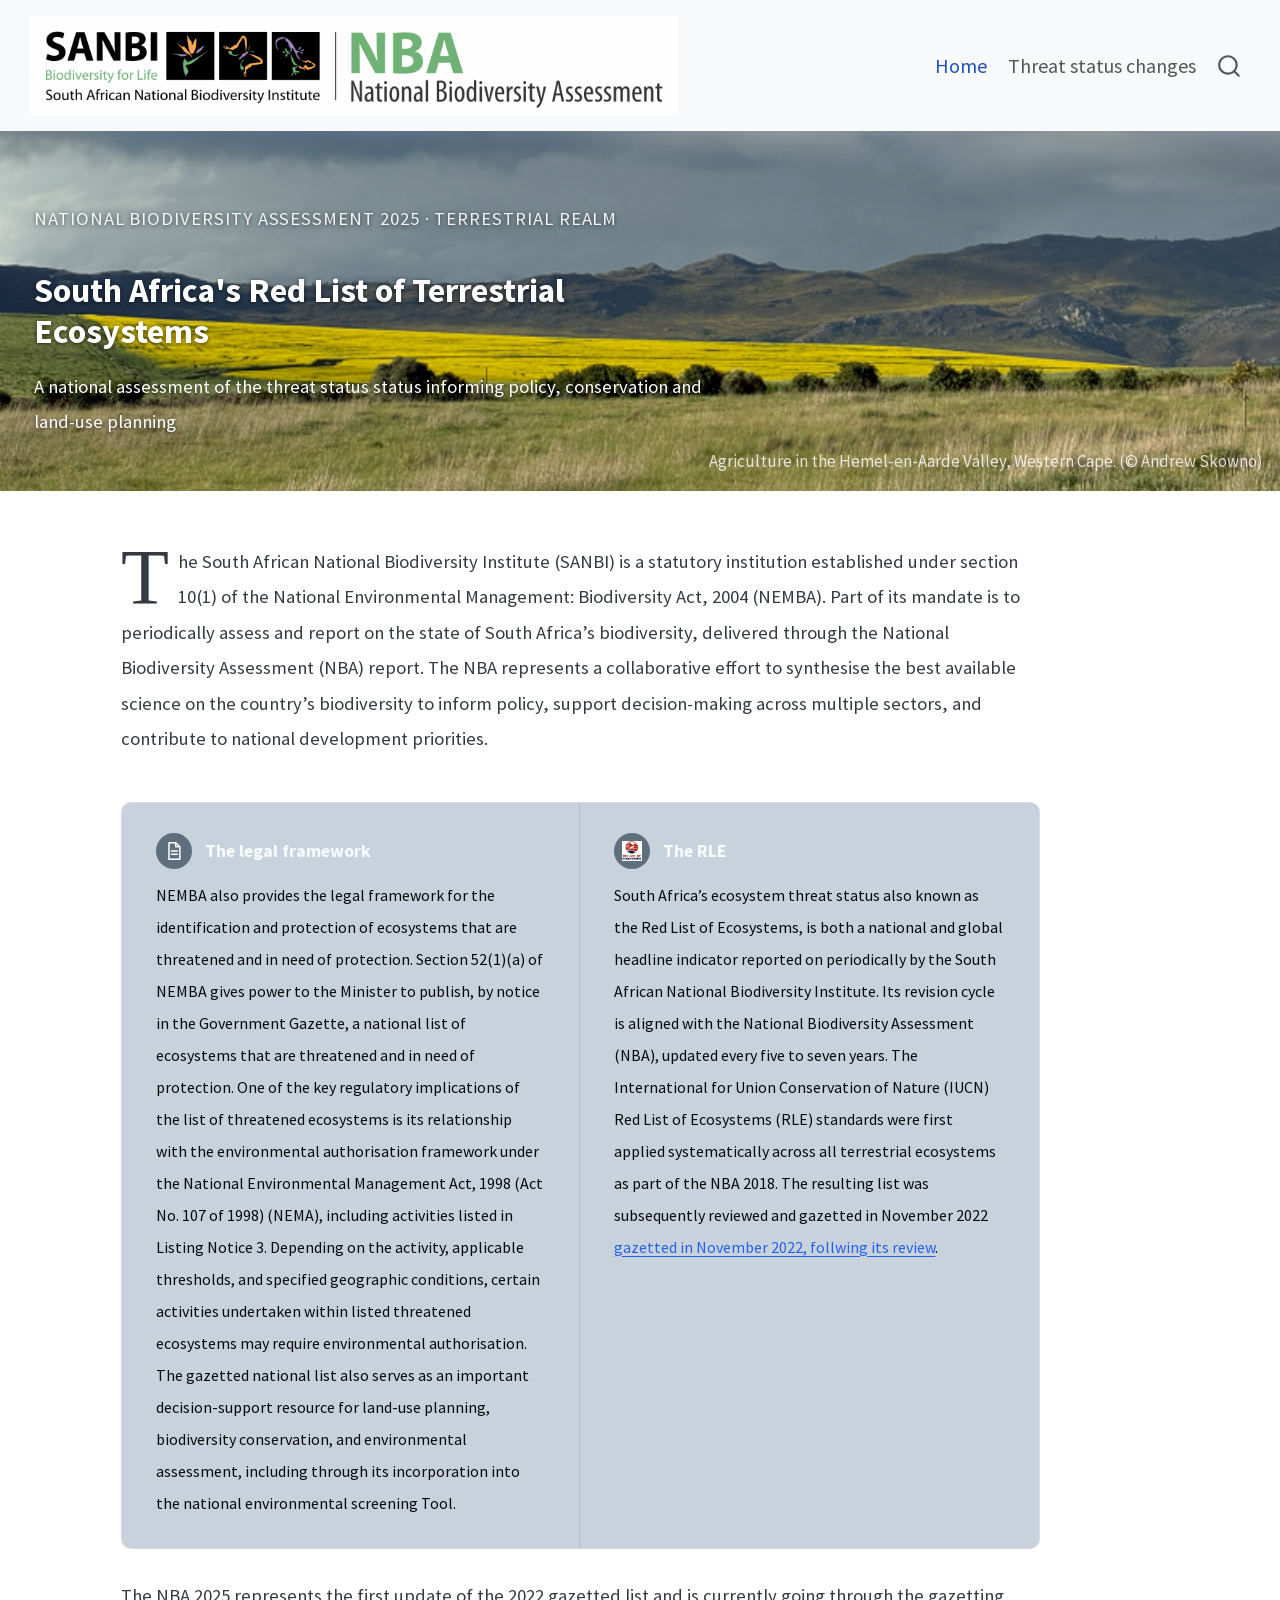
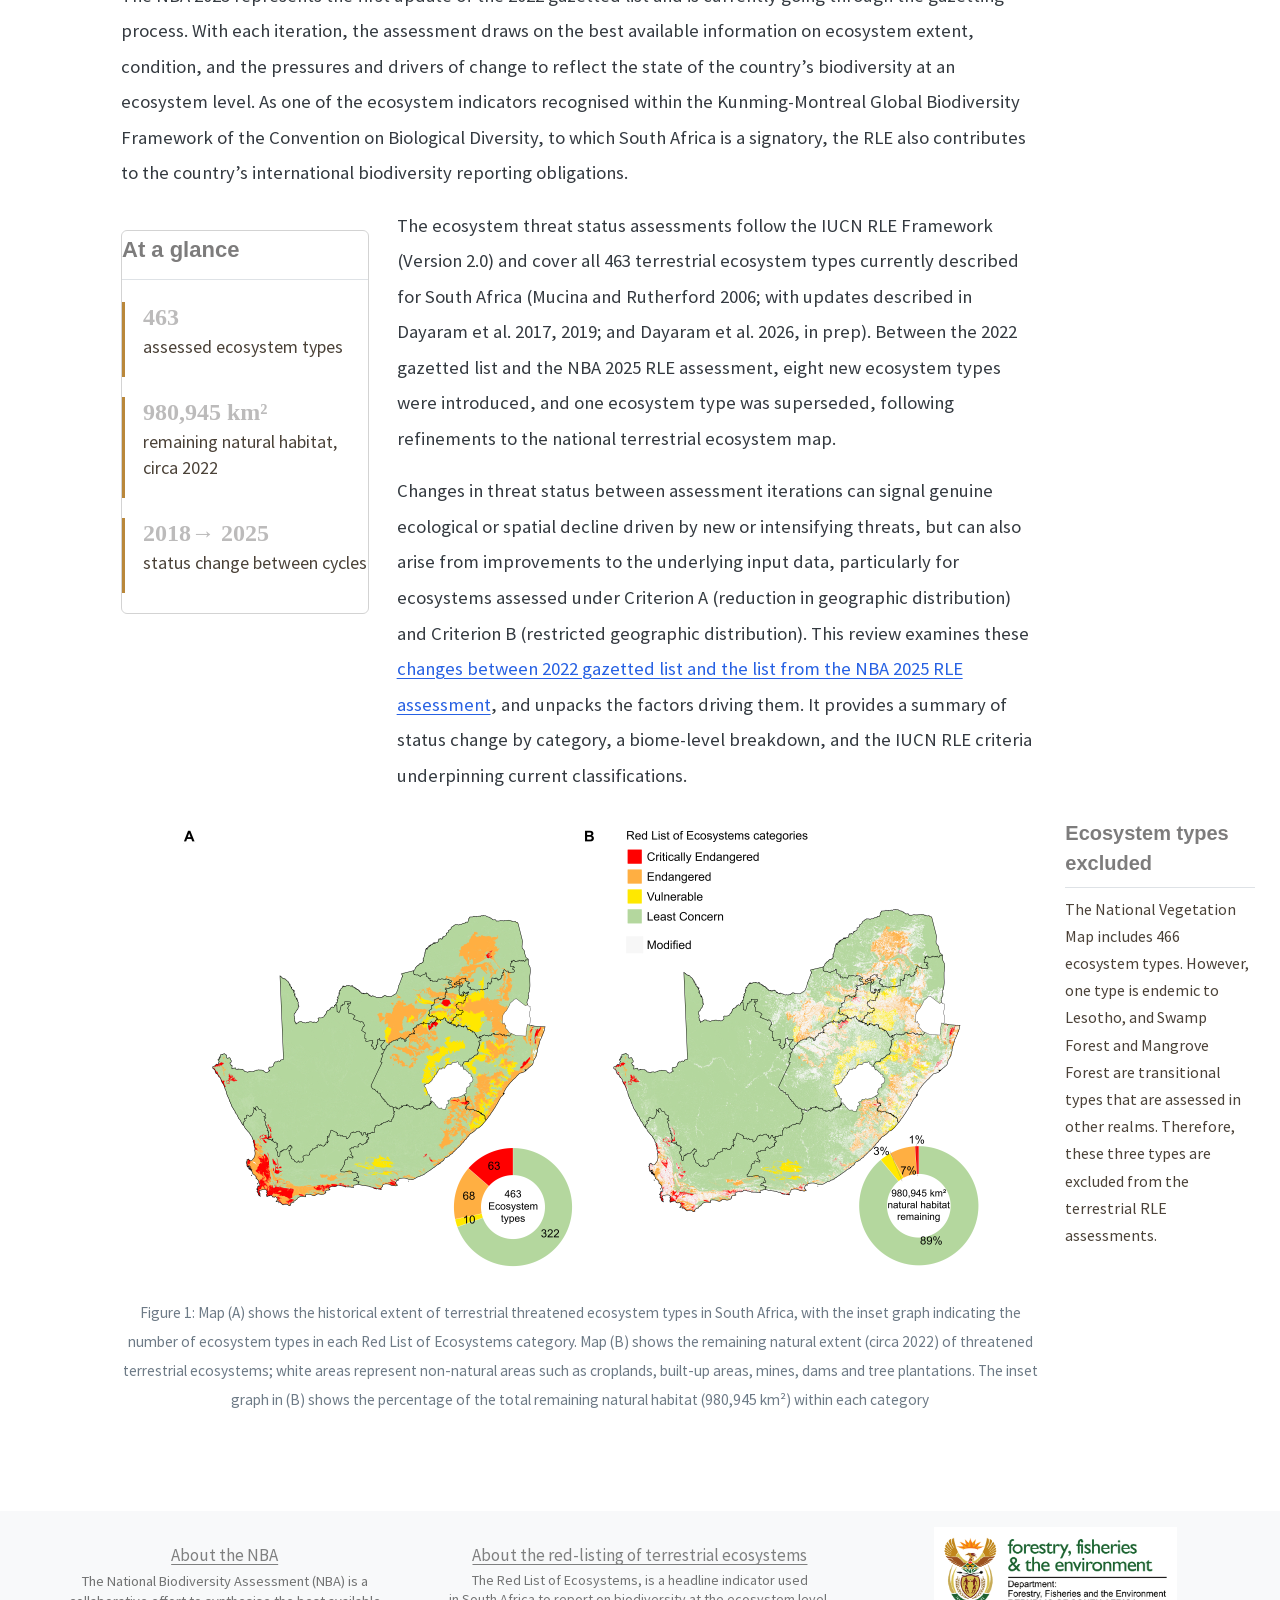
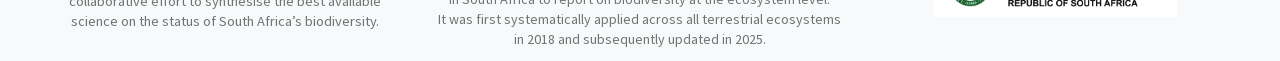
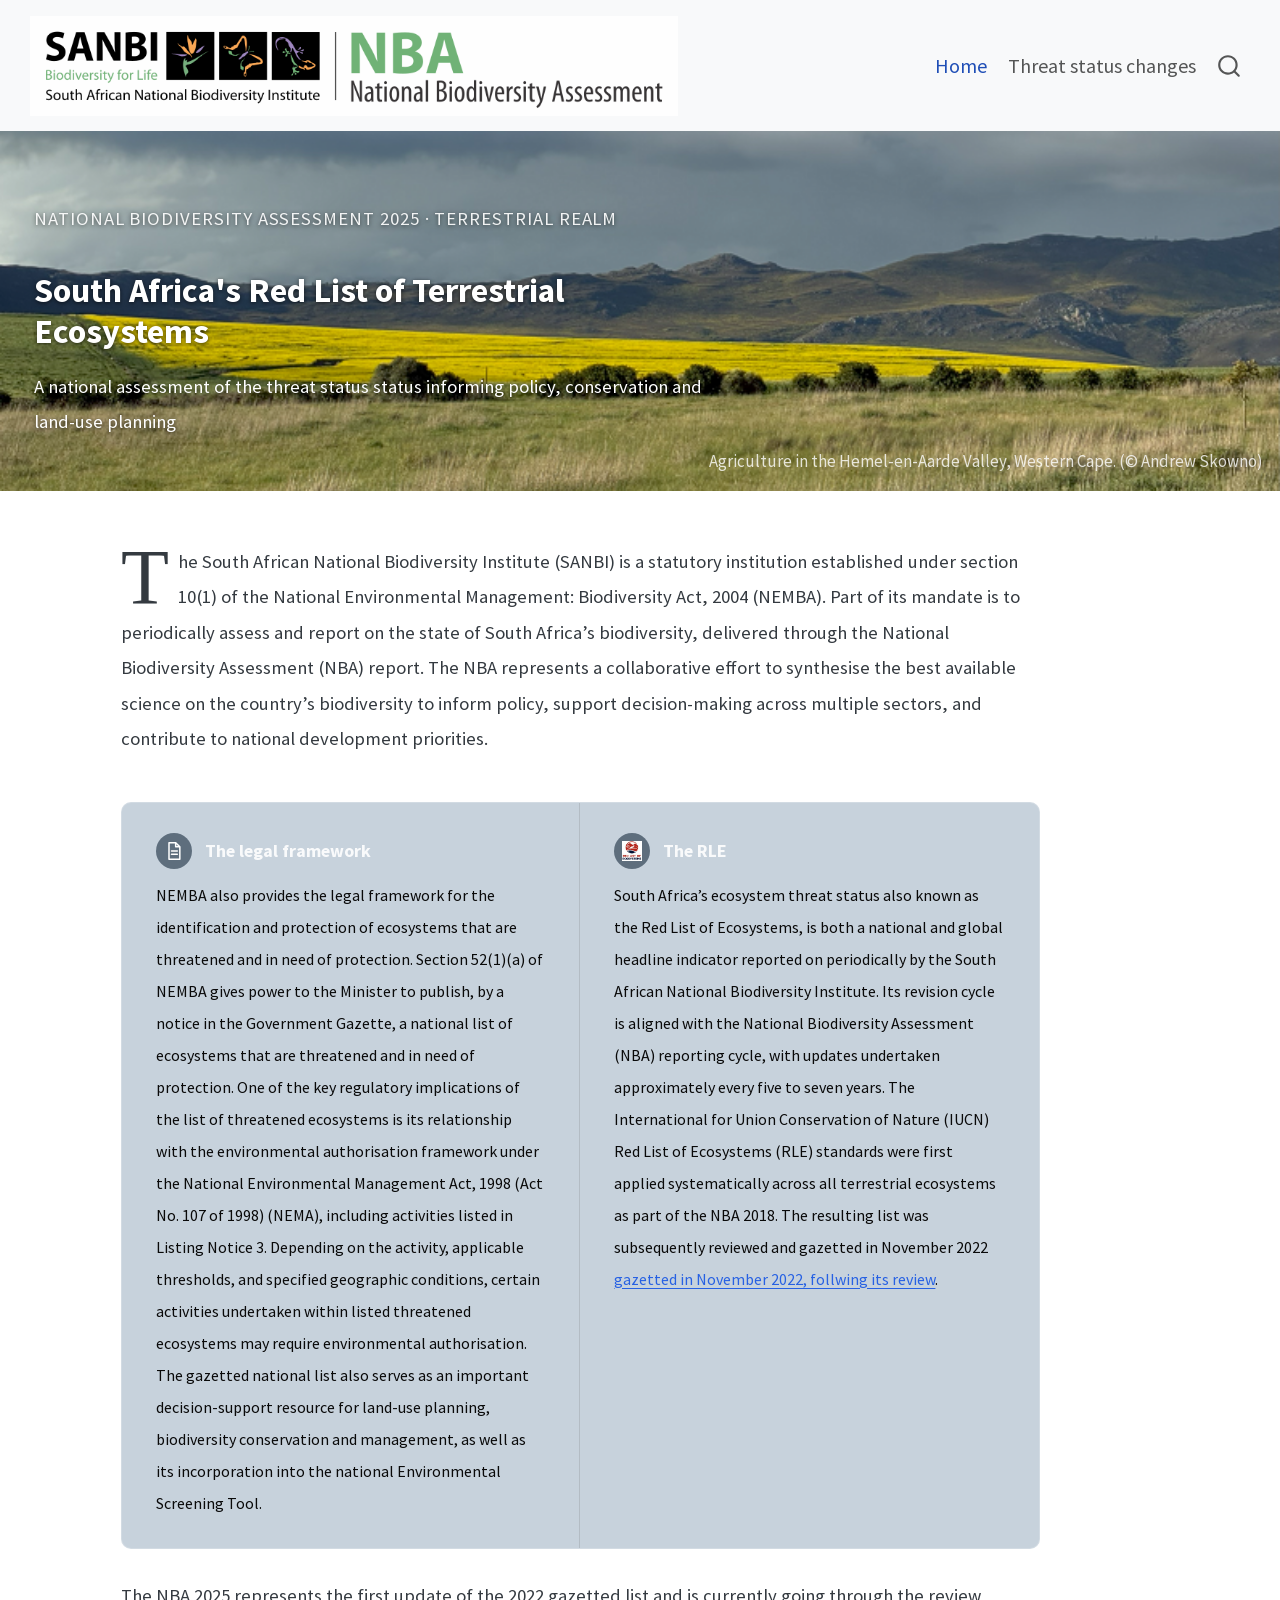
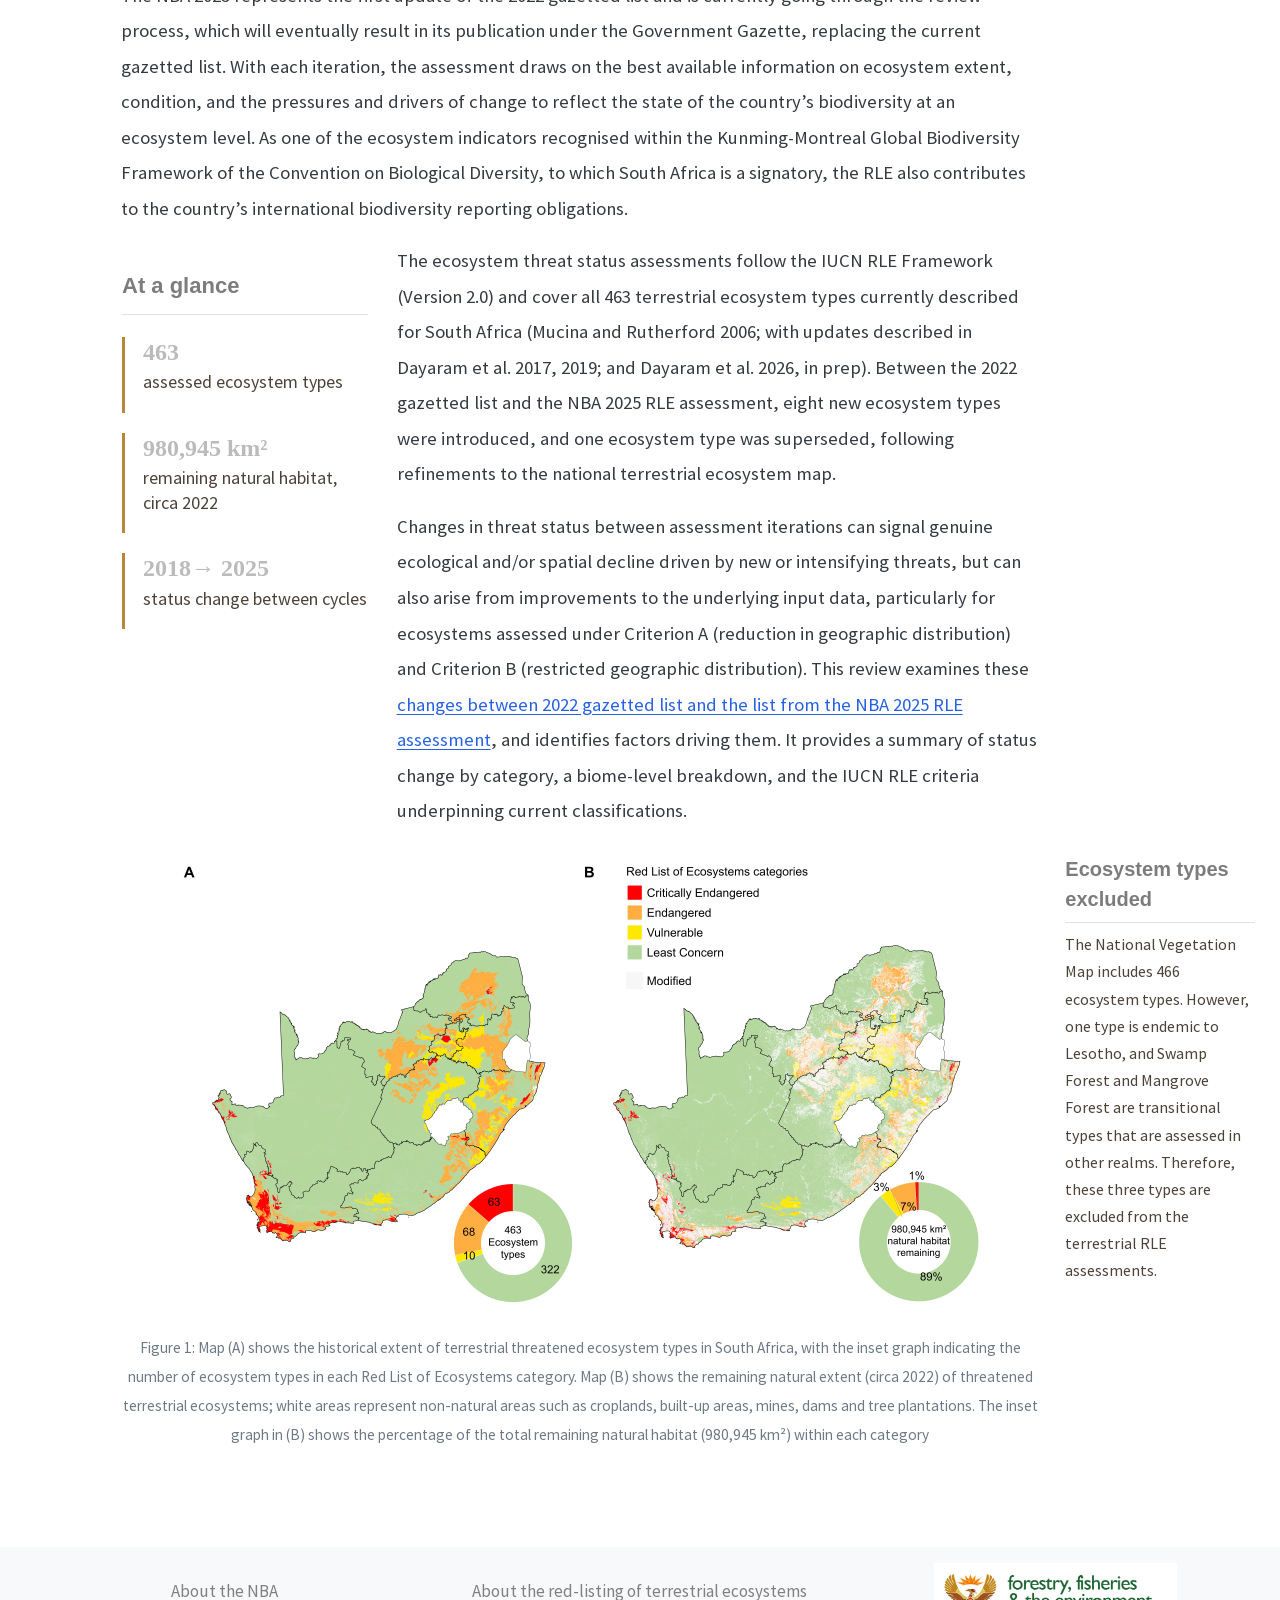
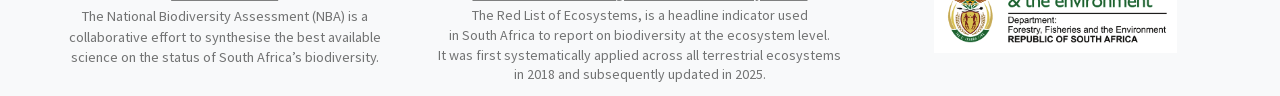
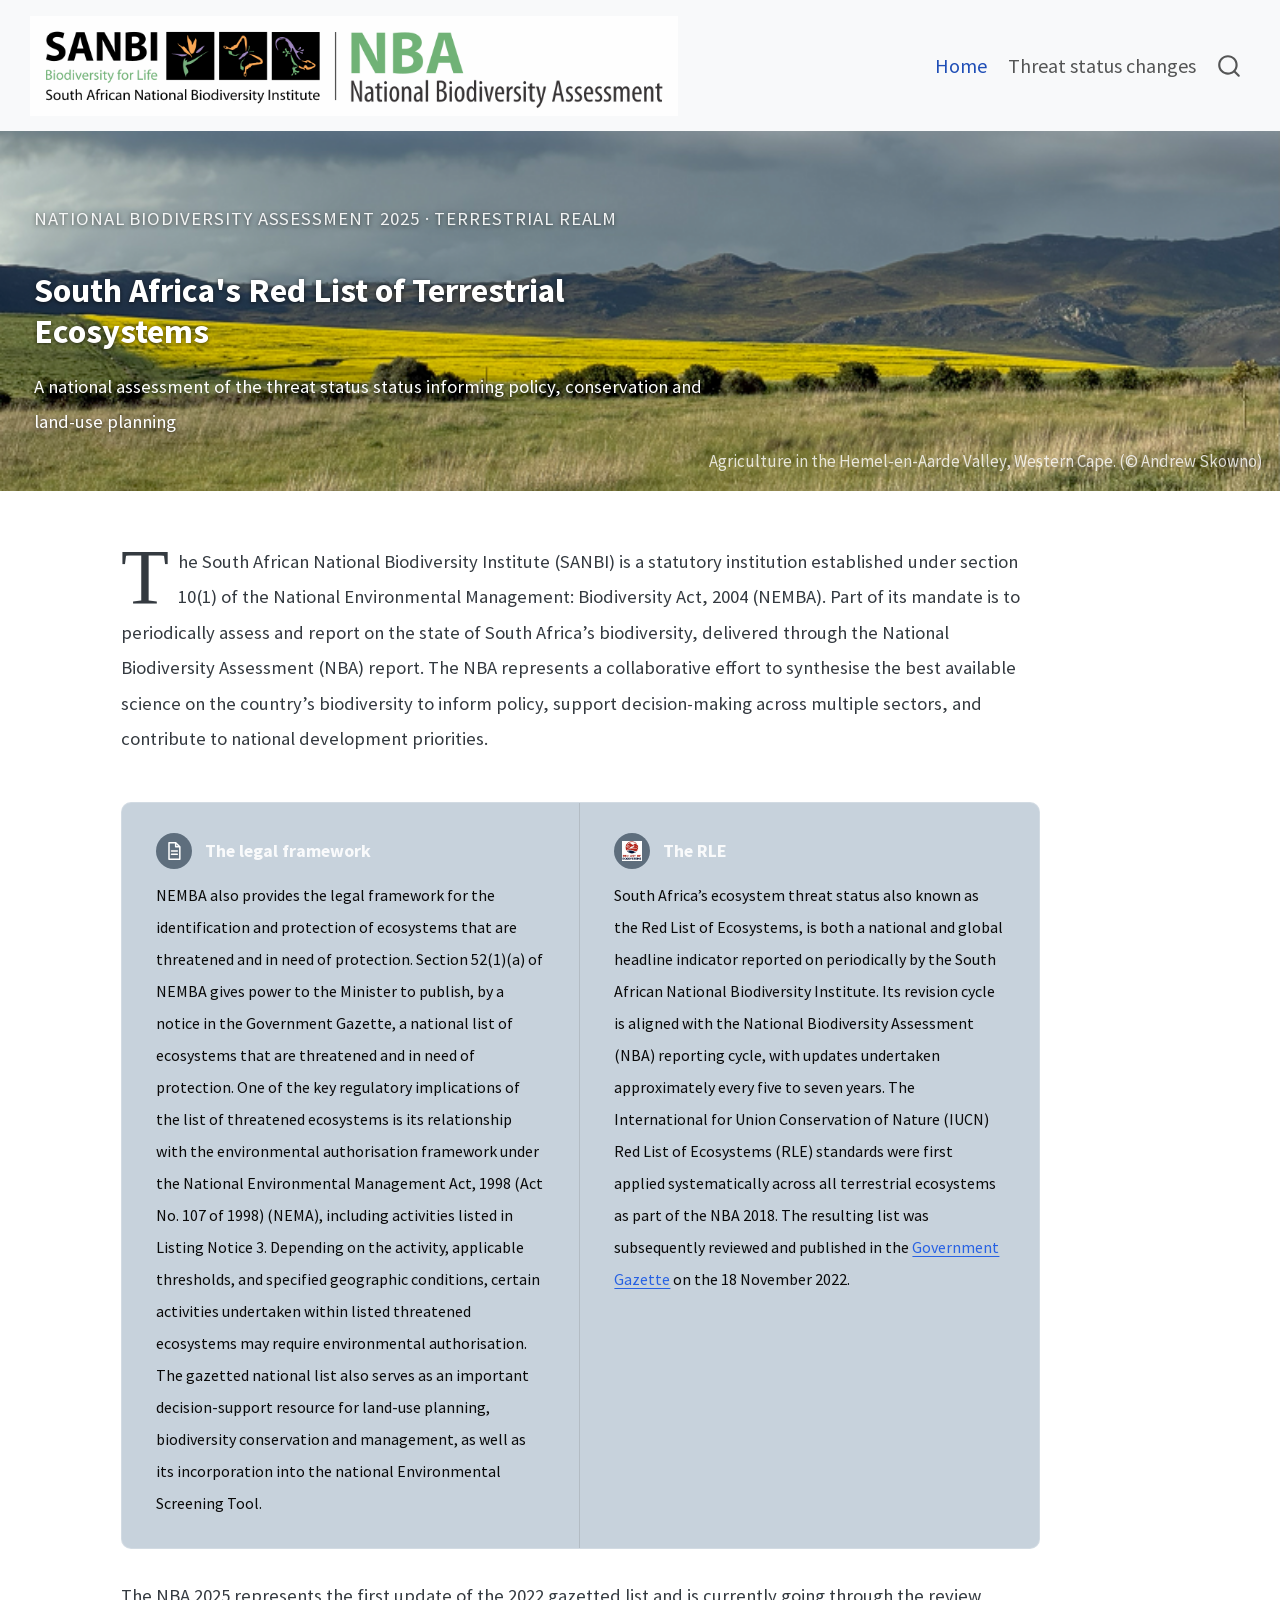
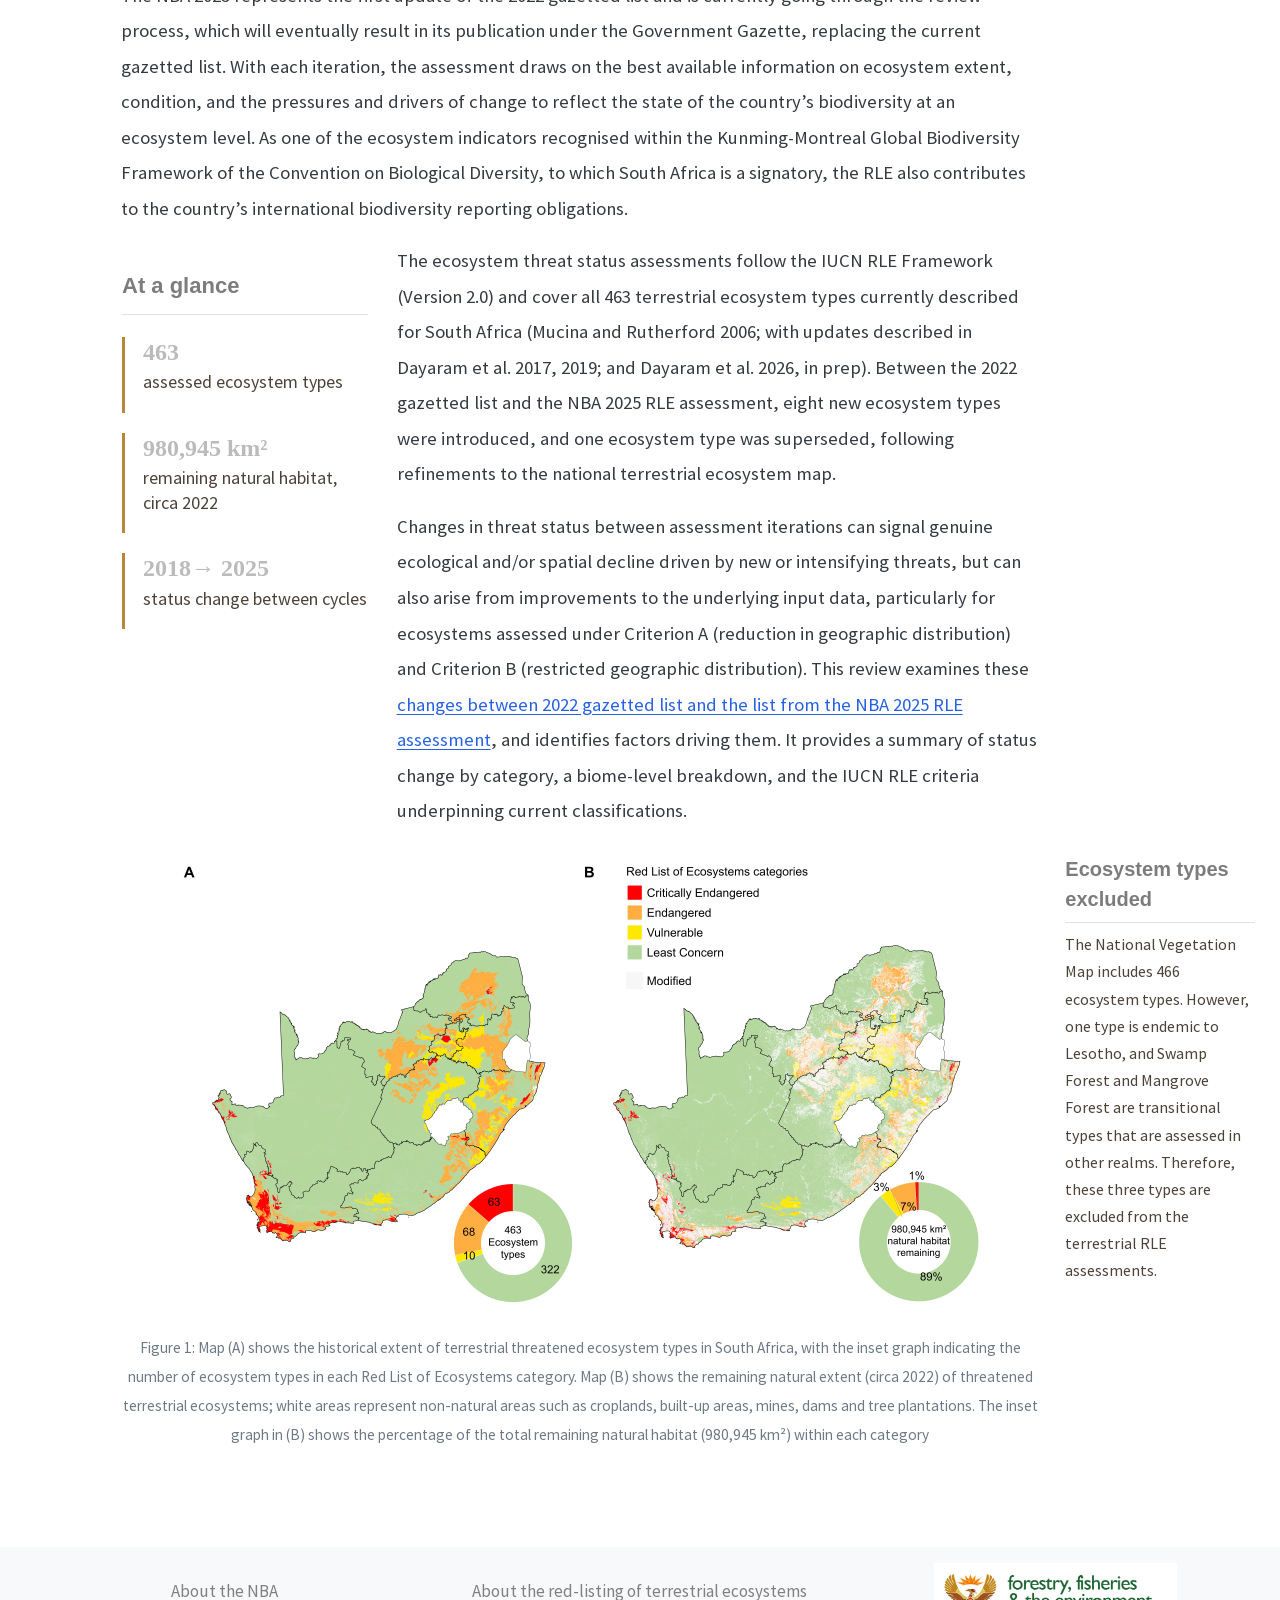
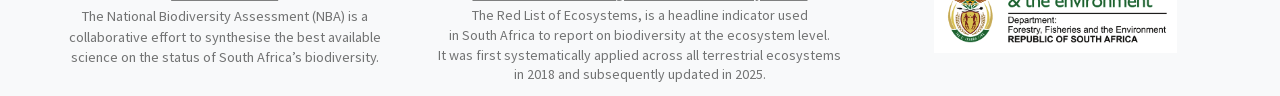
